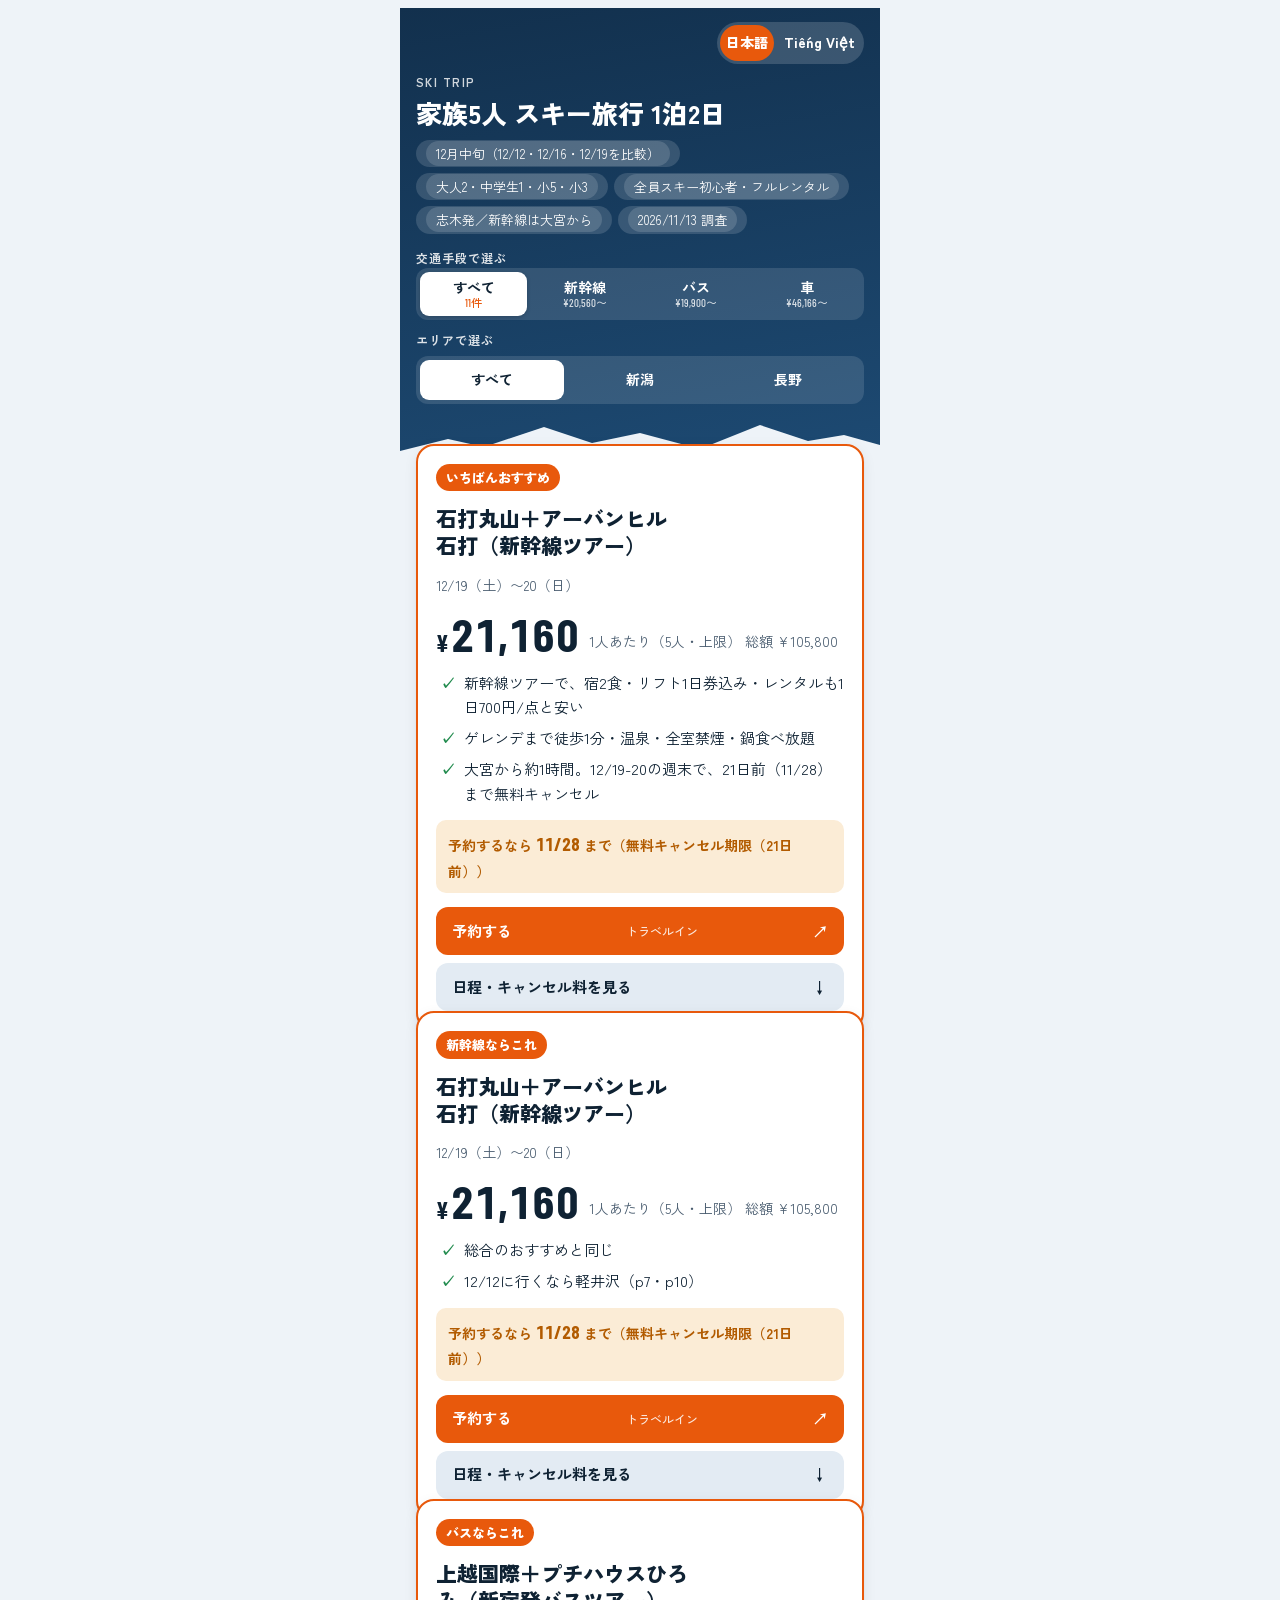
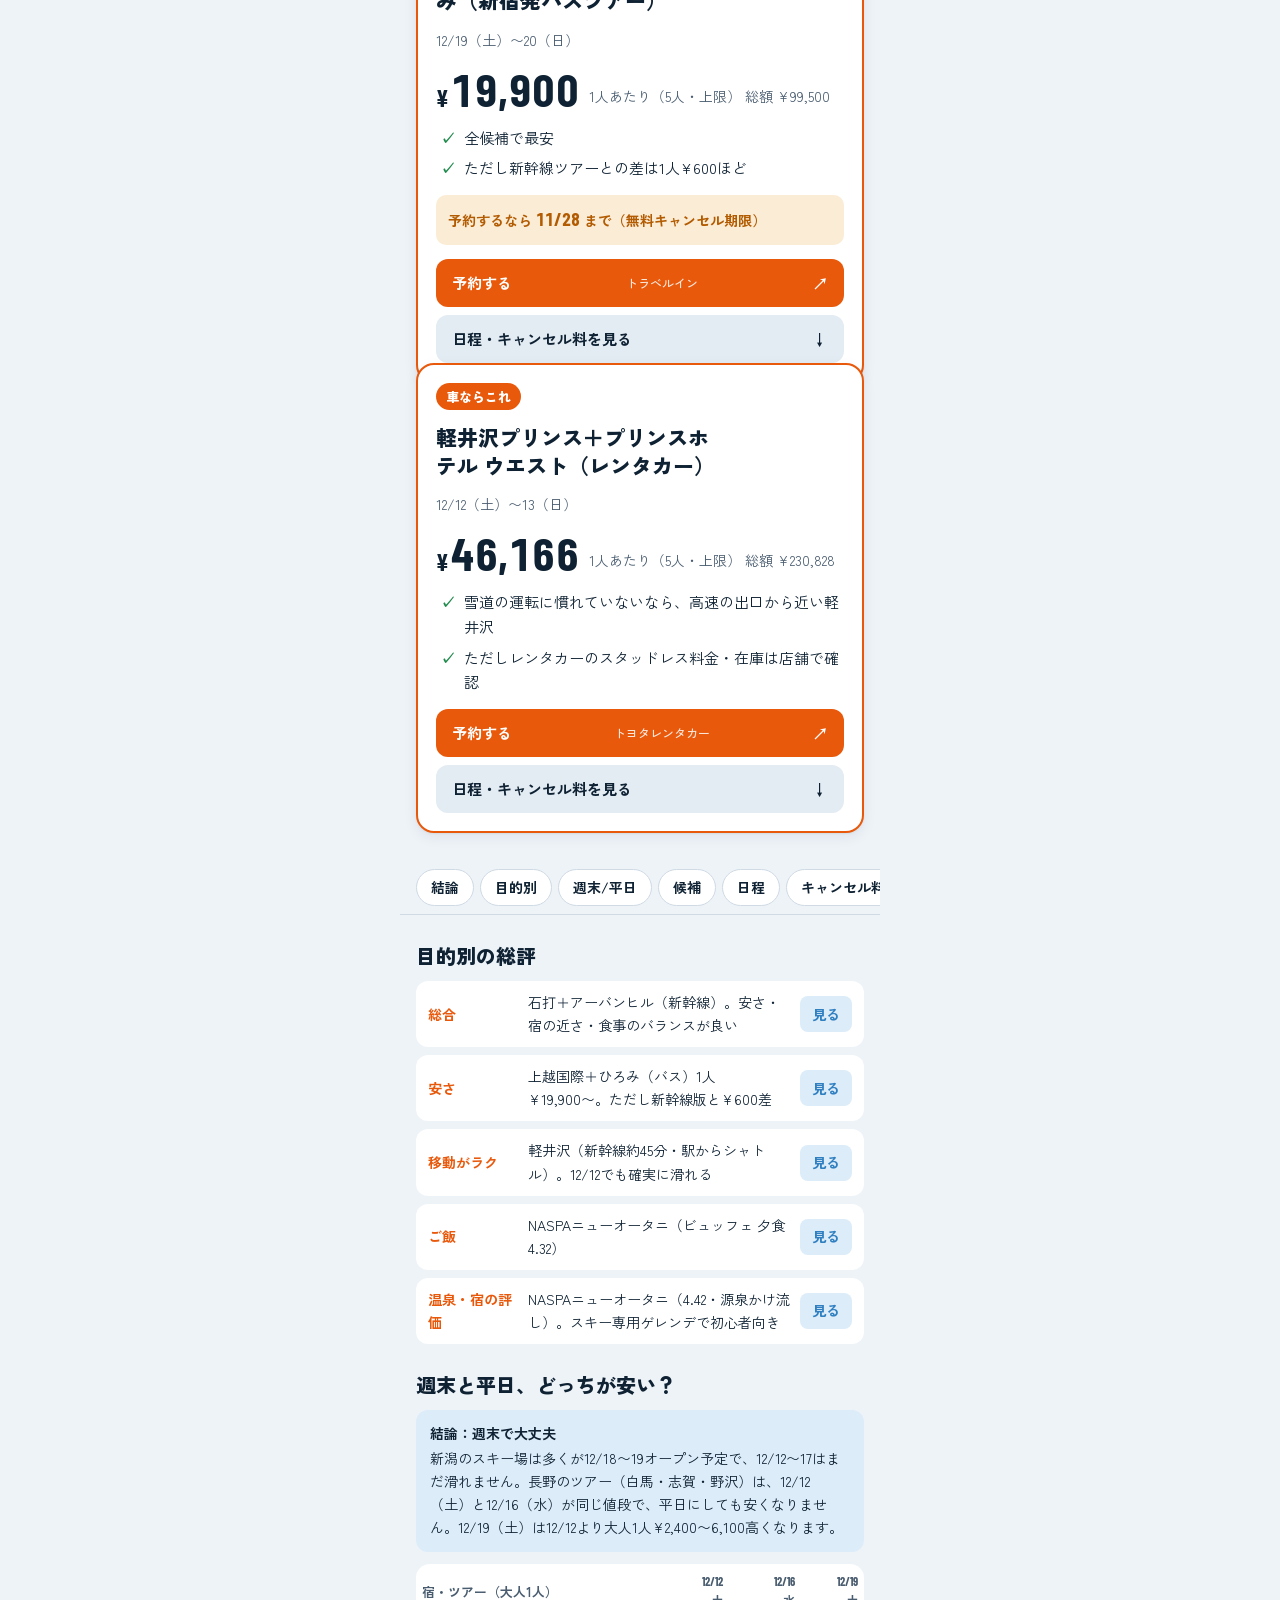
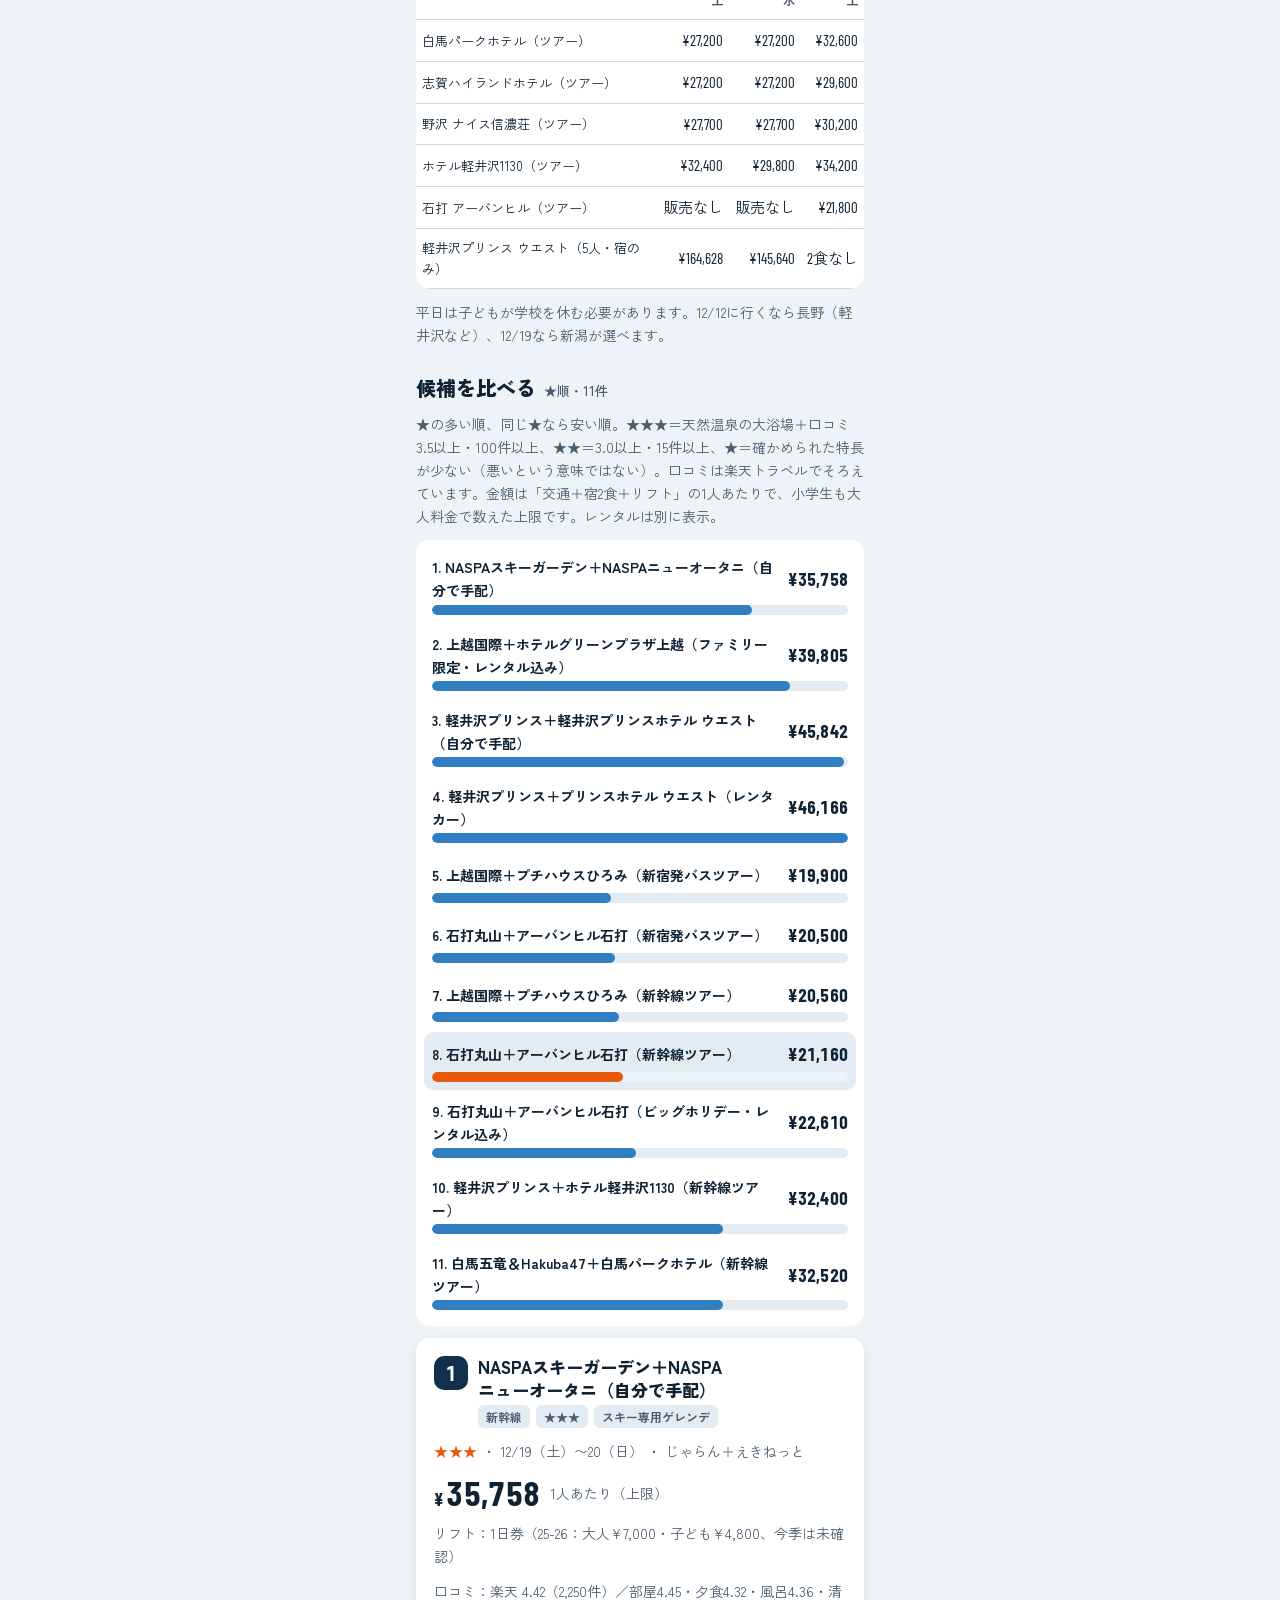
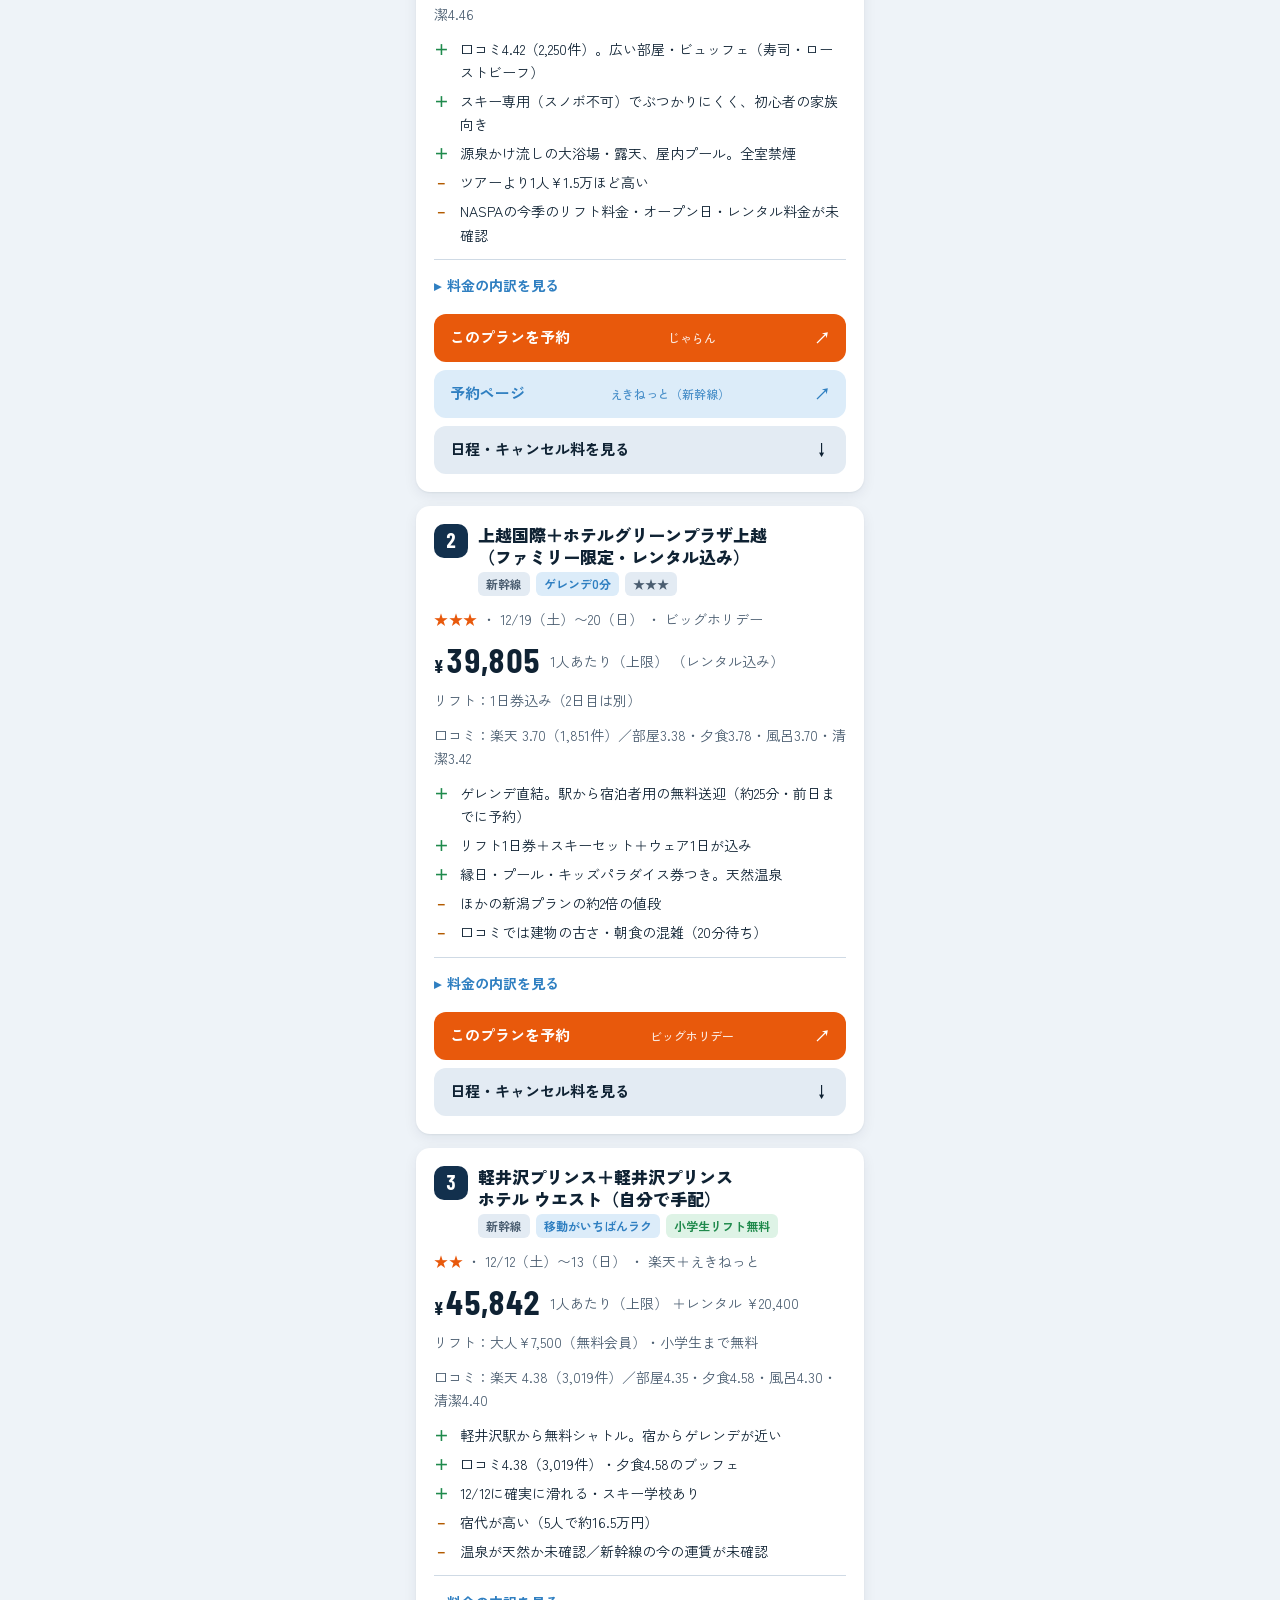
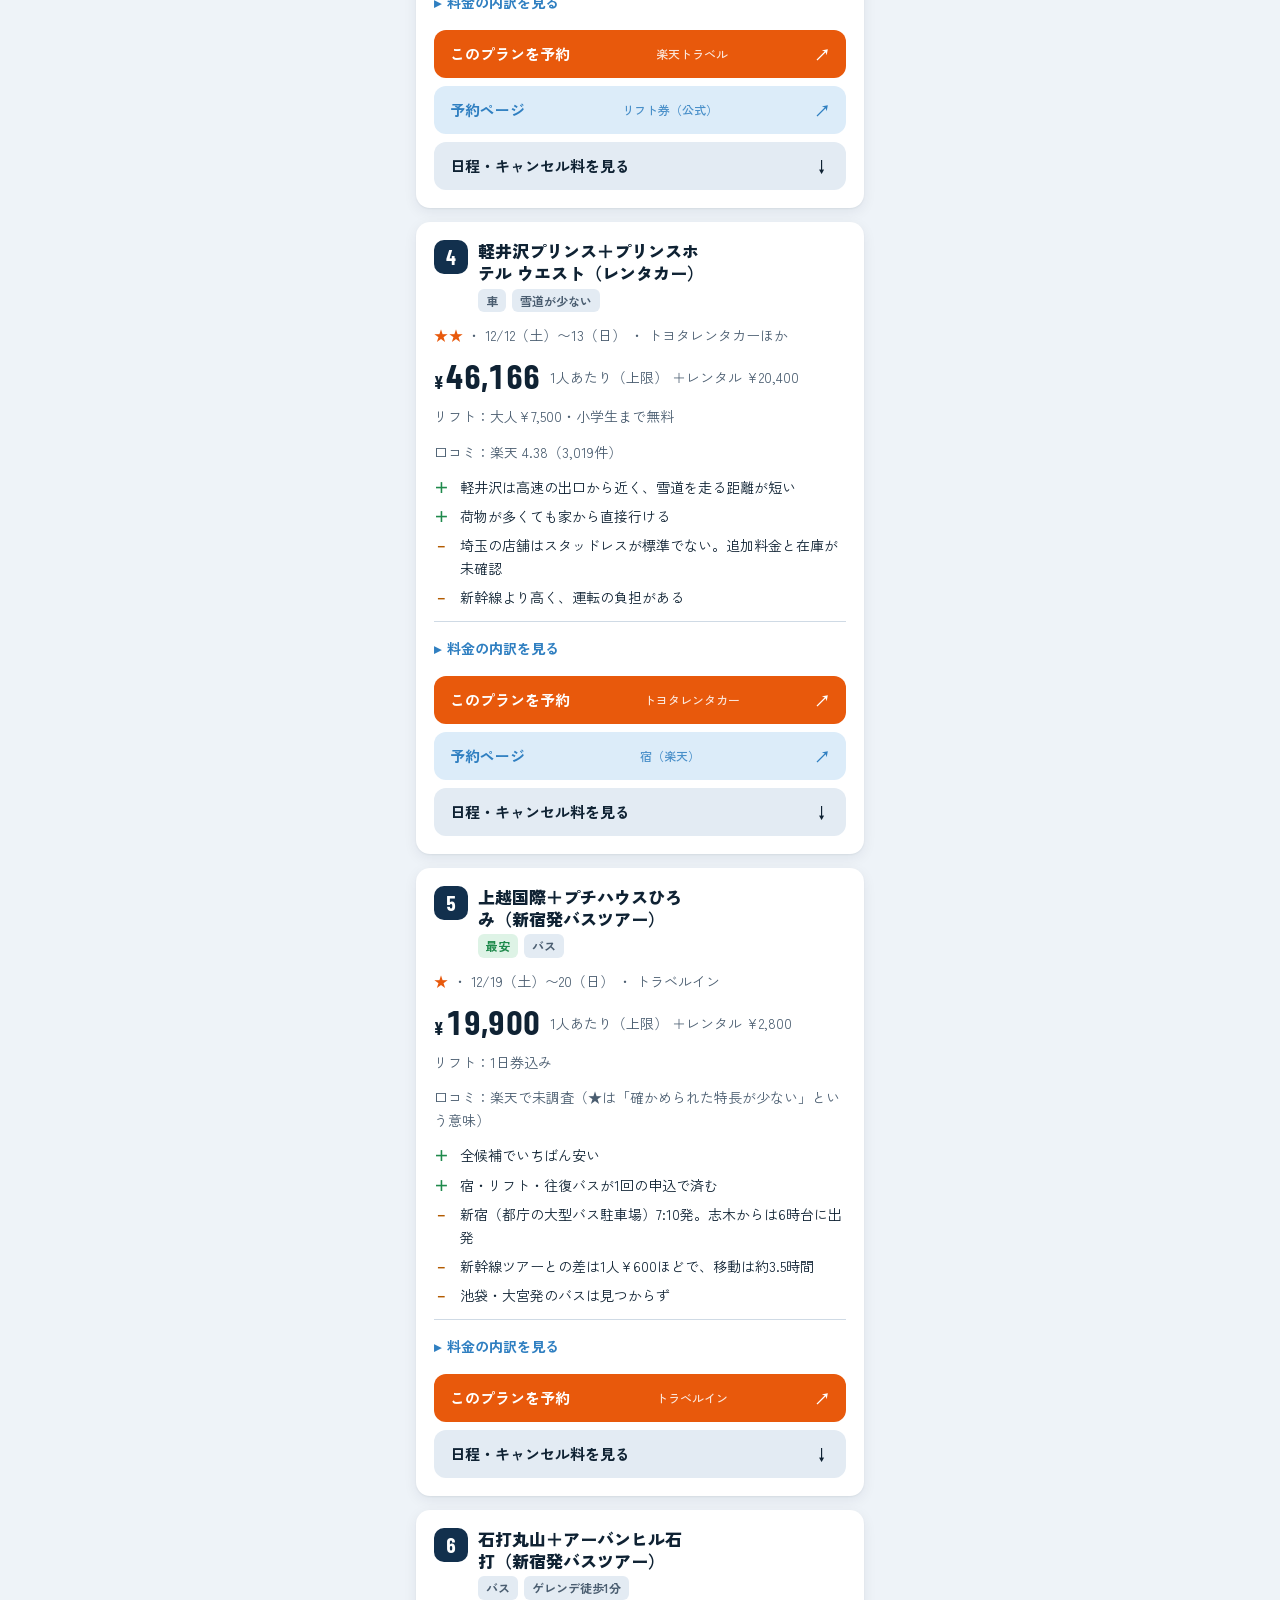
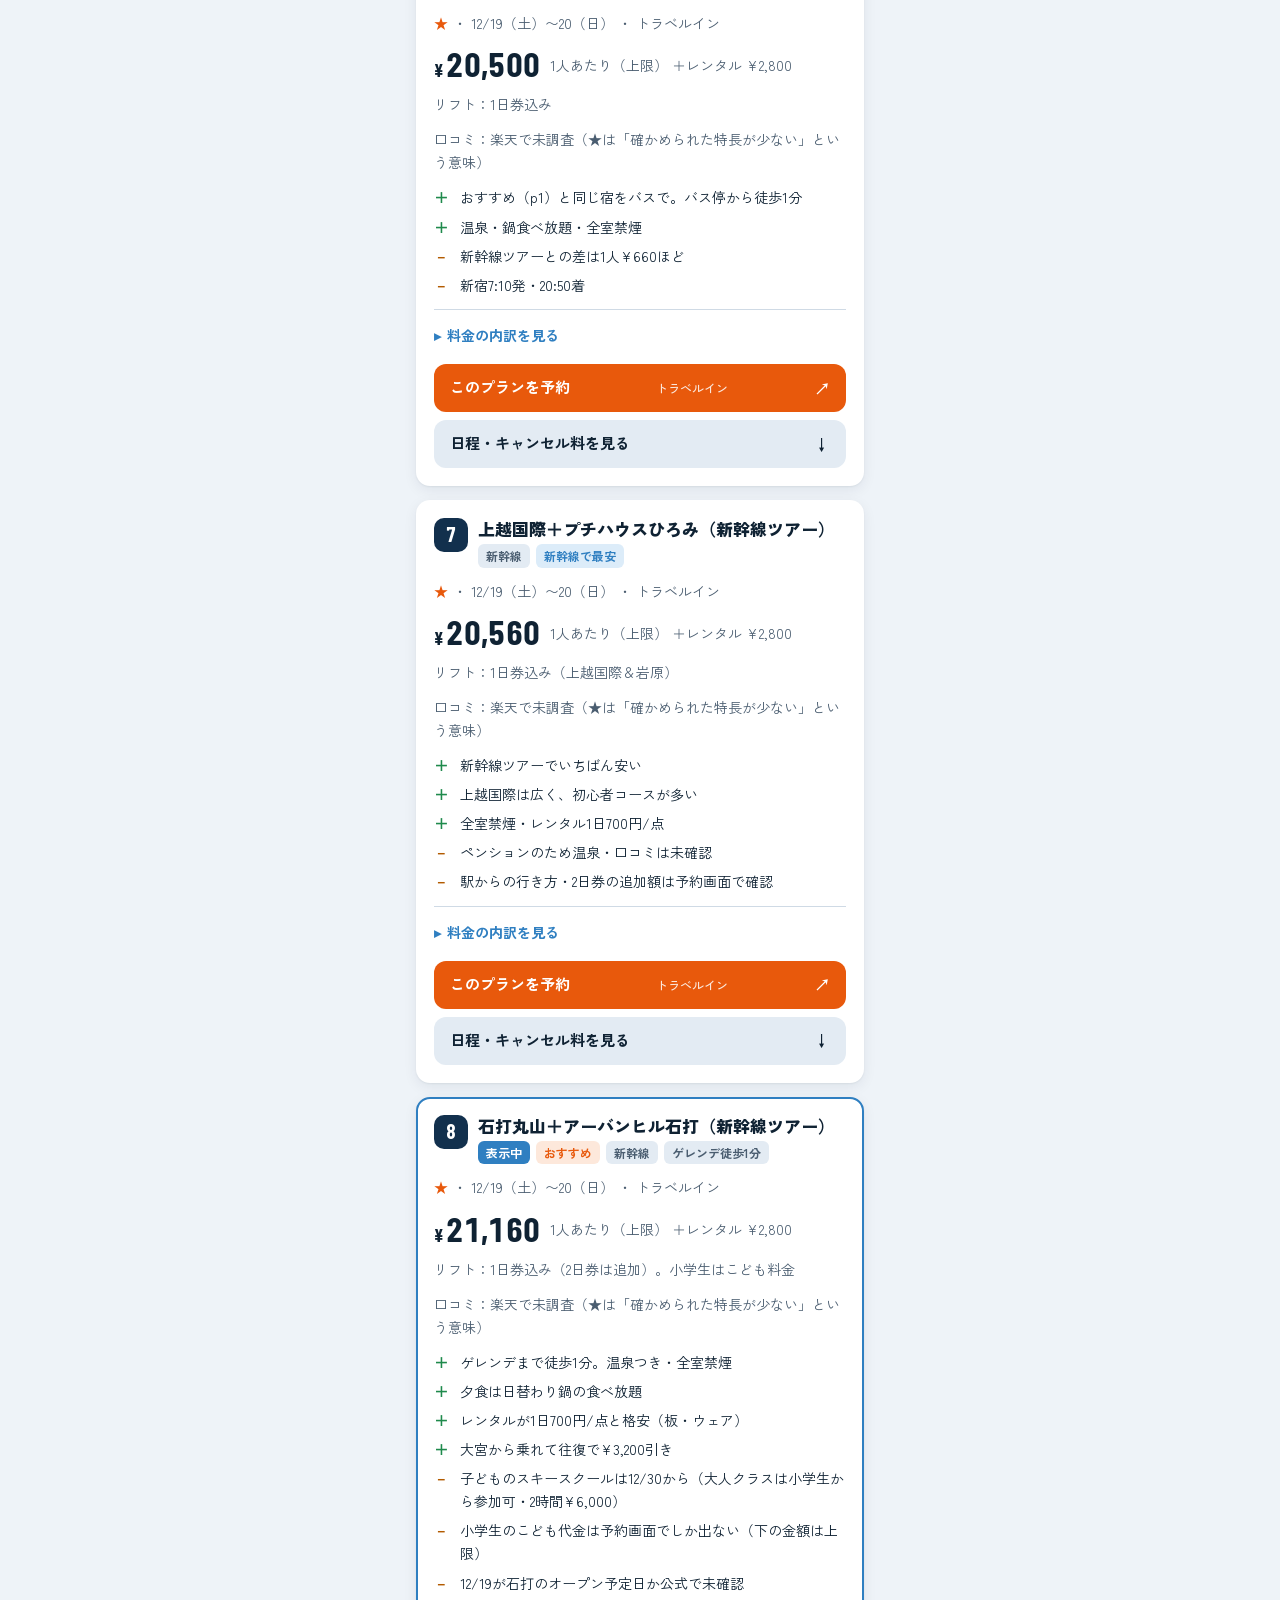
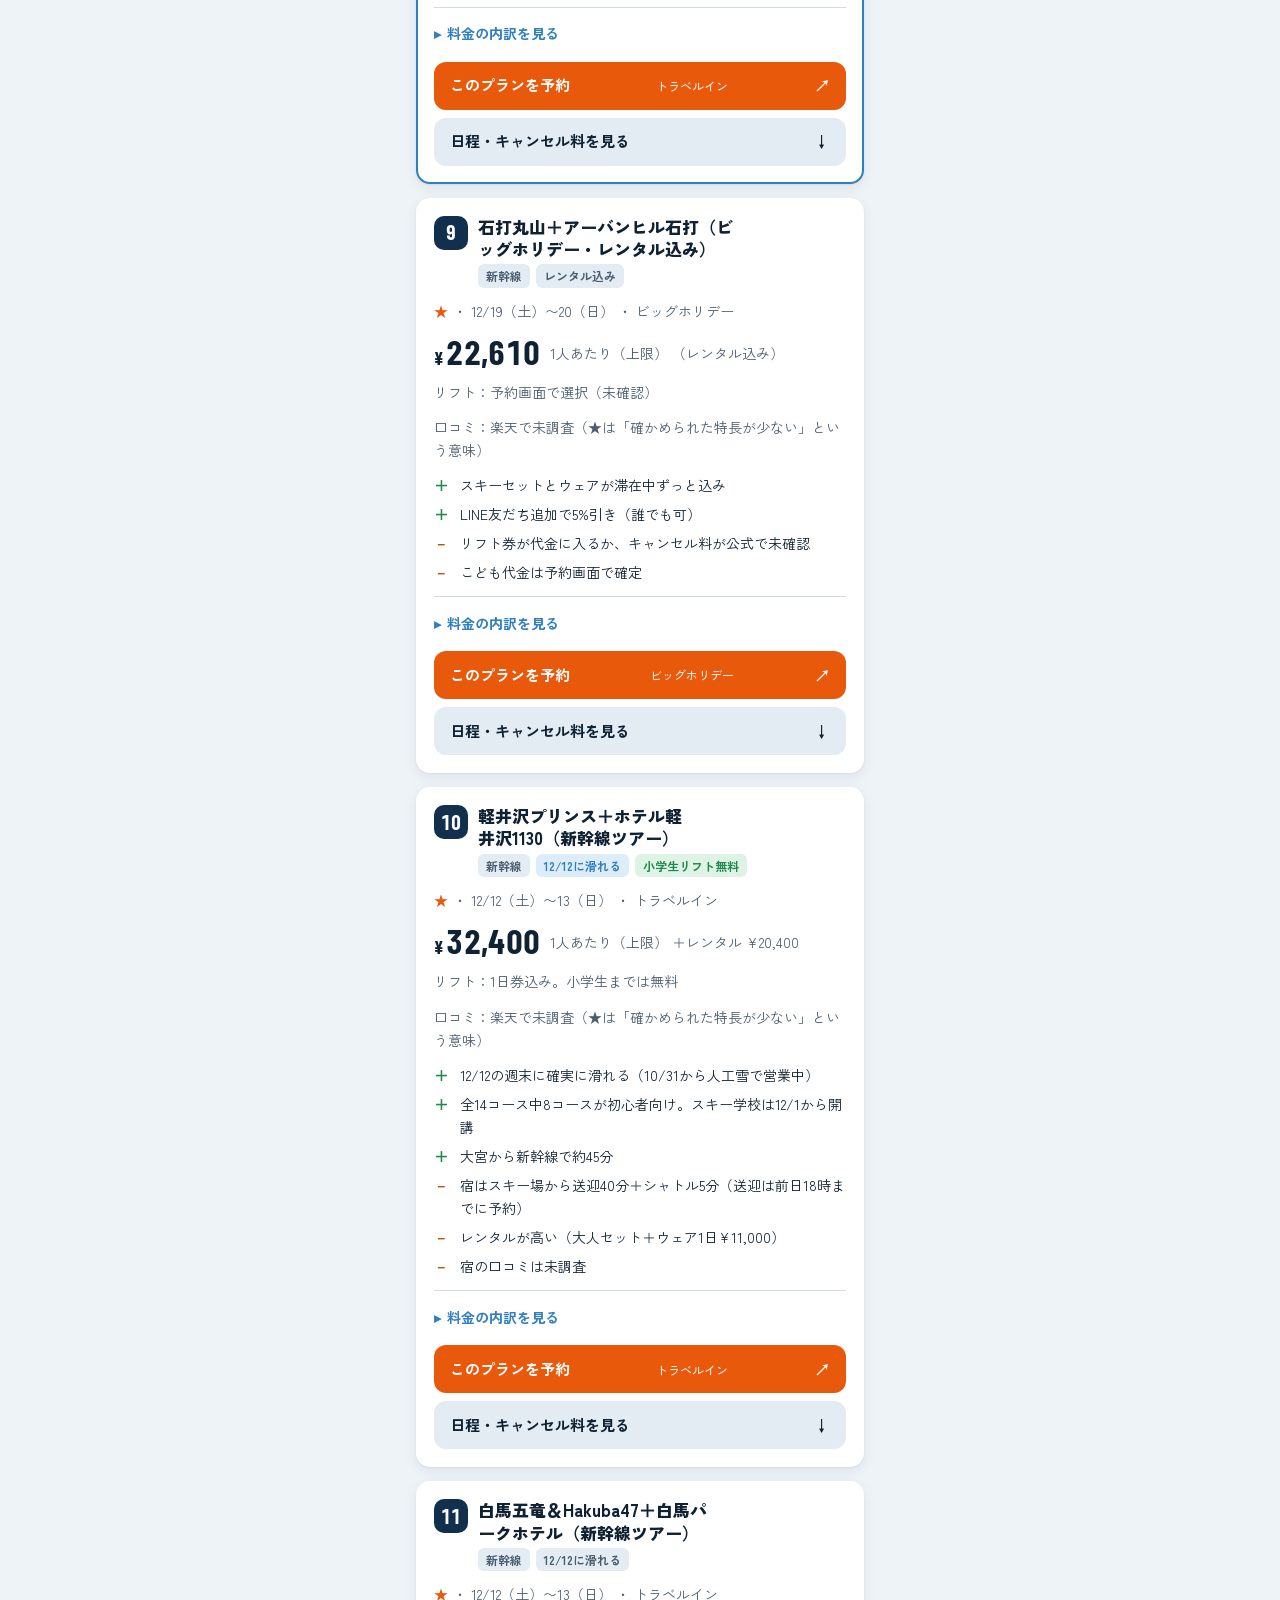
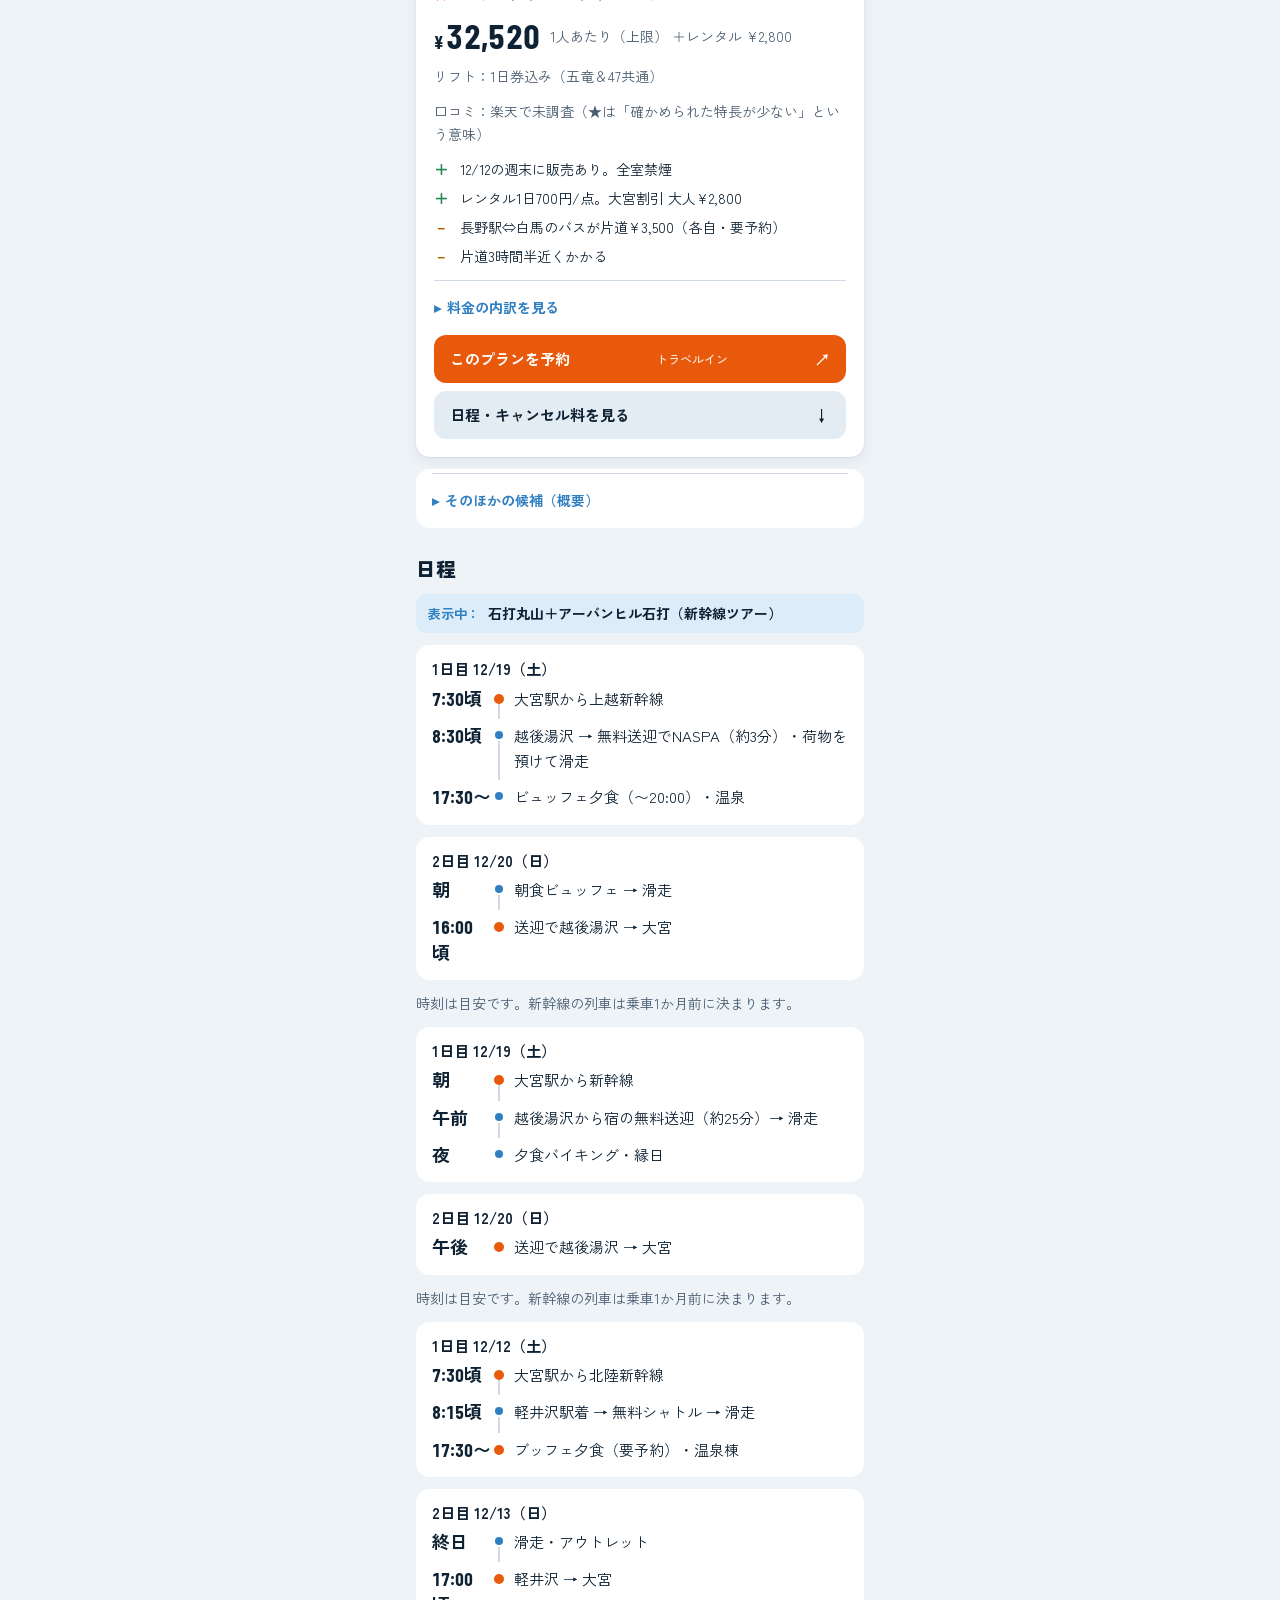
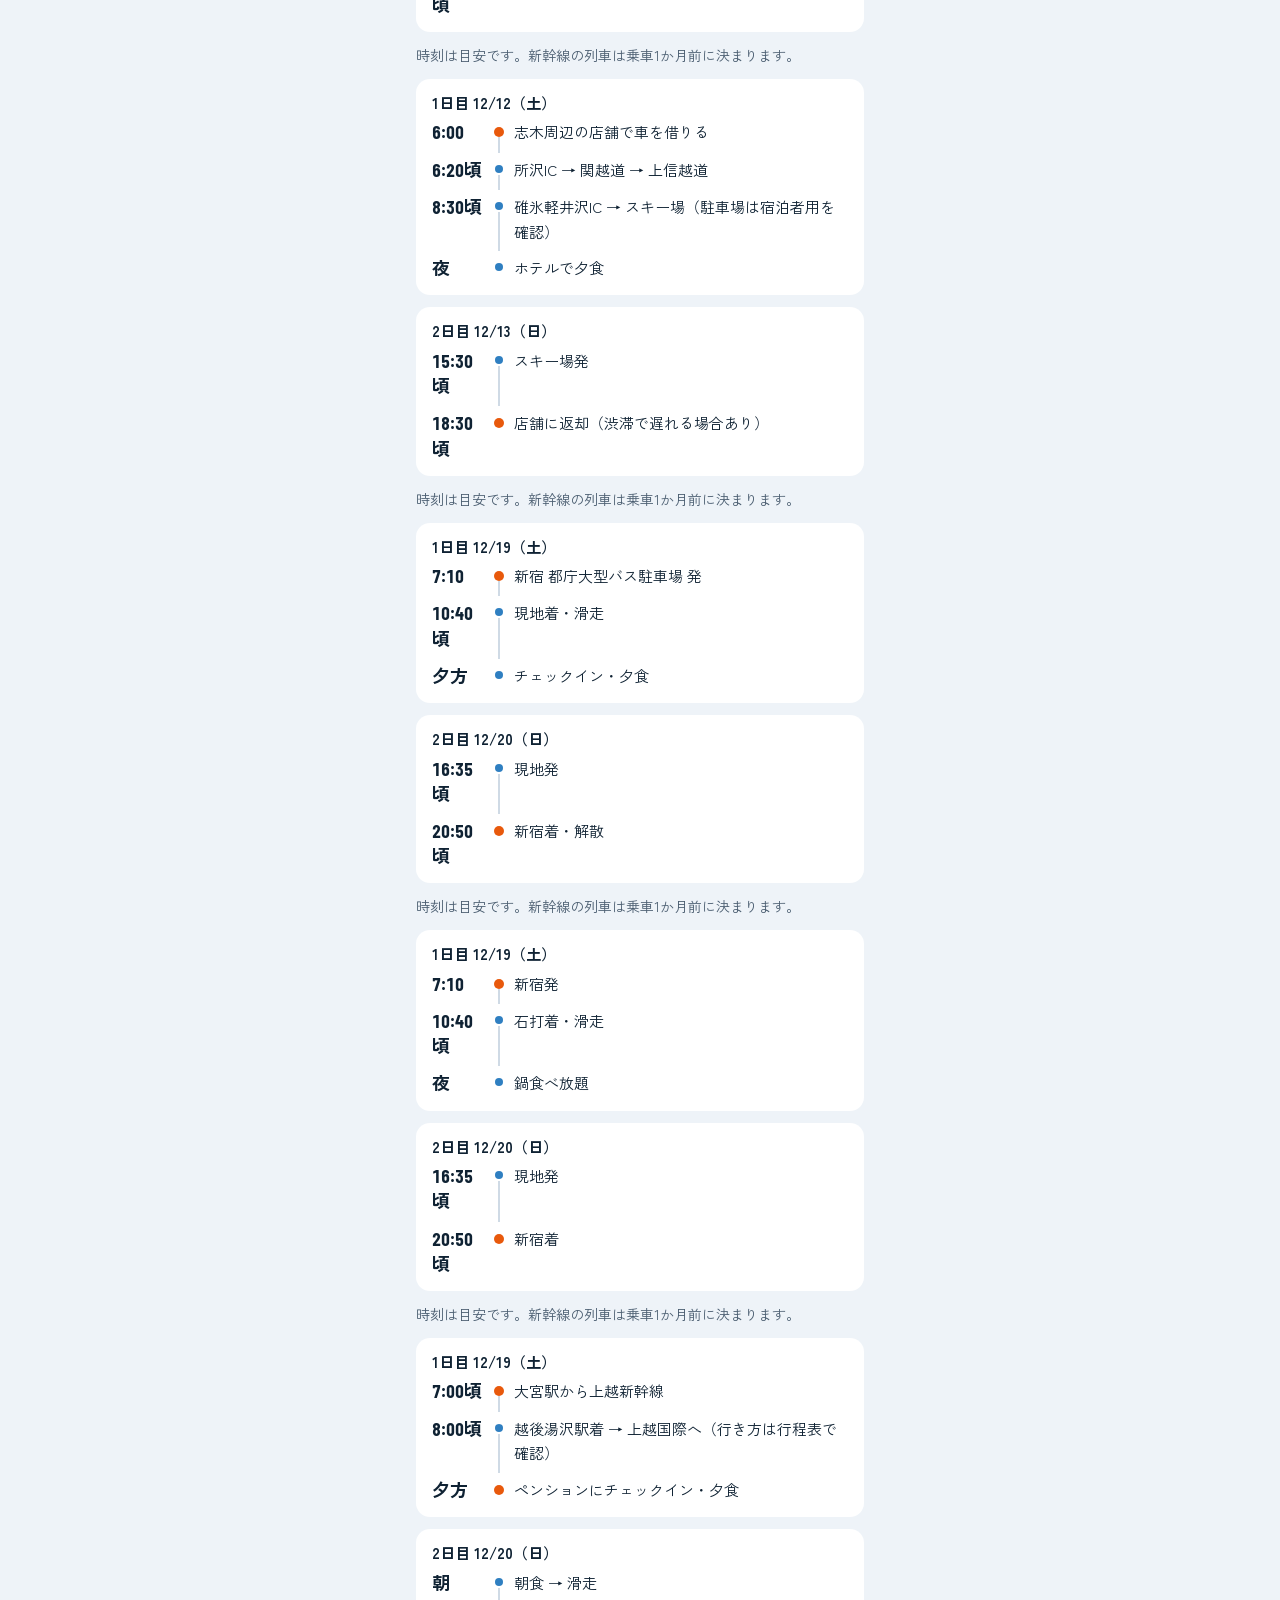
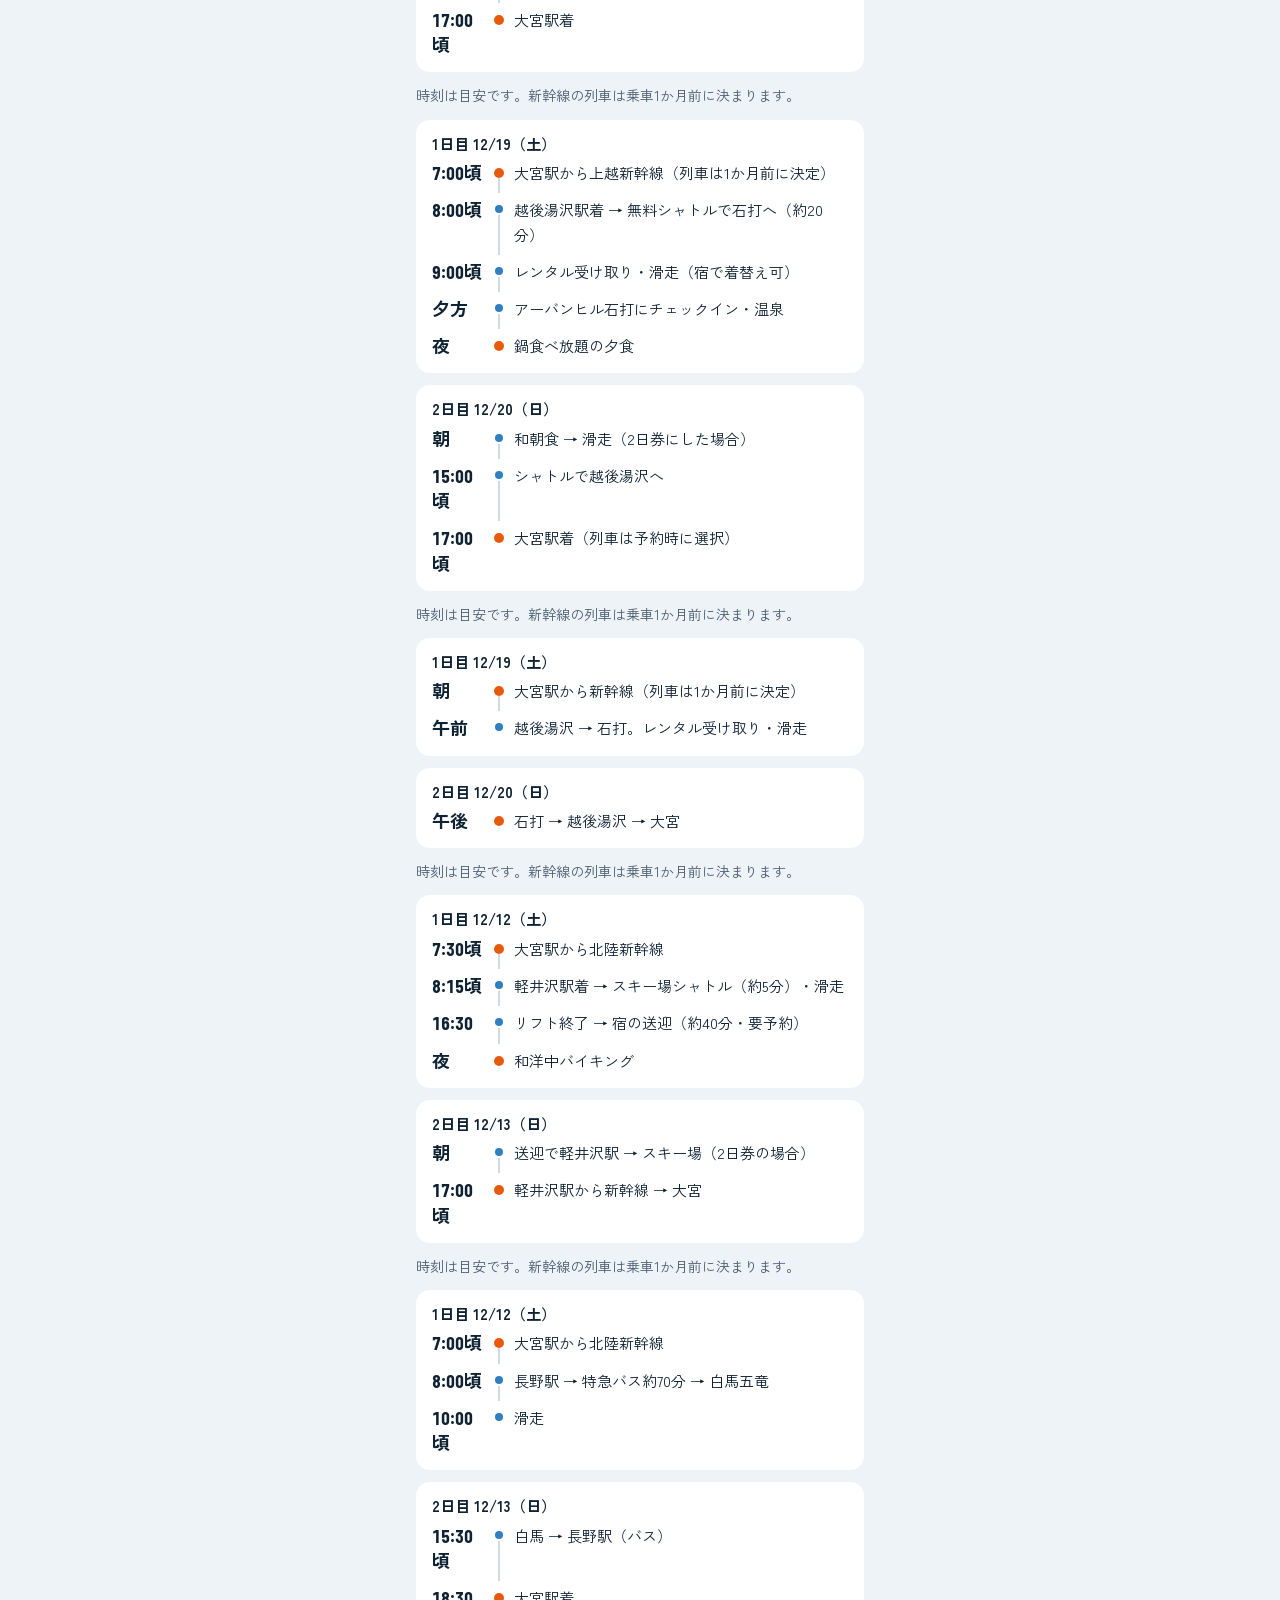
==== site/index.html @ fc5b1766 "家族5人スキー旅行（12月中旬）の比較ページとまとめを追加 Co-Authored-By: Claude Opus 5.5 <noreply@anthropic.com> Claude-Session" ====
<!doctype html>
<html lang="ja" data-lang="ja">
<head>
<title>スキー旅行 家族5人 12月中旬</title>
<meta name="robots" content="noindex,nofollow">
<meta charset="utf-8">
<meta name="viewport" content="width=device-width,initial-scale=1,viewport-fit=cover">
<meta name="claude:viewport-fit-sides" content="cover">
<link rel="preconnect" href="https://fonts.googleapis.com">
<link rel="preconnect" href="https://fonts.gstatic.com" crossorigin>
<link rel="stylesheet" href="https://fonts.googleapis.com/css2?family=Noto+Sans:wght@400;700;900&family=Barlow+Condensed:wght@600;700&family=Zen+Kaku+Gothic+New:wght@400;500;700;900&display=swap">
<style>
/* Layout: 1列のスマホ幅（最大480px）。交通手段の切り替え → 結論 → 候補カード → 選んだプランの日程・車・キャンセル料 → 詳細。
   色：夜明け前の雪山の紺＋氷の青。アクセントはリフト鉄塔のオレンジ。
   コースの難易度色（初級=緑・中級=赤・上級=黒）をレベル表示に使う。 */
:root {
  --bg: #eef3f8;
  --surface: #ffffff;
  --surface-2: #e3ebf3;
  --ink: #0f2233;
  --ink-2: #4a5d70;
  --line: #cfdae5;
  --night: #12304d;
  --night-2: #1d4a73;
  --night-ink: #ffffff;
  --ice: #2f7fc1;
  --ice-soft: #dcecf9;
  --accent: #e8590c;
  --accent-ink: #ffffff;
  --accent-soft: #fde8db;
  --good: #1f8a4c;
  --good-soft: #def3e6;
  --warn: #b25b00;
  --warn-soft: #fbecd6;
  --bad: #c62828;
  --bad-soft: #fbe1e1;
  --run-green: #1f8a4c;
  --run-red: #d32f2f;
  --run-black: #1b1b1b;
  --font-body: "Zen Kaku Gothic New", "Hiragino Sans", "Yu Gothic", "Meiryo", sans-serif;
  --font-num: "Barlow Condensed", "Zen Kaku Gothic New", "Arial Narrow", sans-serif;
  --radius: 14px;
  --shadow: 0 1px 2px rgba(15,34,51,.06), 0 4px 14px rgba(15,34,51,.07);
}
@media (prefers-color-scheme: dark) {
  :root:not([data-theme="light"]) {
    --bg: #0b1622; --surface: #13212f; --surface-2: #1a2b3c; --ink: #e8f0f7; --ink-2: #9fb2c4;
    --line: #26394c; --night: #0f2a44; --night-2: #18406a; --night-ink: #ffffff; --ice: #6cb4ee; --ice-soft: #16324a;
    --accent: #ff7a33; --accent-ink: #1a0d04; --accent-soft: #3a2010;
    --good: #4cc47f; --good-soft: #12301f; --warn: #f0a24a; --warn-soft: #33240f;
    --bad: #ff6b6b; --bad-soft: #3a1717; --run-green: #4cc47f; --run-red: #ff6b6b; --run-black: #e8f0f7;
    --shadow: 0 1px 2px rgba(0,0,0,.3), 0 4px 14px rgba(0,0,0,.25);
    color-scheme: dark;
  }
}
:root[data-theme="dark"] {
  --bg: #0b1622; --surface: #13212f; --surface-2: #1a2b3c; --ink: #e8f0f7; --ink-2: #9fb2c4;
  --line: #26394c; --night: #0f2a44; --night-2: #18406a; --night-ink: #ffffff; --ice: #6cb4ee; --ice-soft: #16324a;
  --accent: #ff7a33; --accent-ink: #1a0d04; --accent-soft: #3a2010;
  --good: #4cc47f; --good-soft: #12301f; --warn: #f0a24a; --warn-soft: #33240f;
  --bad: #ff6b6b; --bad-soft: #3a1717; --run-green: #4cc47f; --run-red: #ff6b6b; --run-black: #e8f0f7;
  --shadow: 0 1px 2px rgba(0,0,0,.3), 0 4px 14px rgba(0,0,0,.25);
  color-scheme: dark;
}

* { box-sizing: border-box; }
body {
  background: var(--bg); color: var(--ink);
  font-family: var(--font-body); font-size: 16px; line-height: 1.65;
  -webkit-text-size-adjust: 100%;
}
body::before { content: ""; position: fixed; inset: 0 0 auto; height: env(safe-area-inset-top, 0px); z-index: 10; background: var(--bg); }
.wrap {
  max-width: 480px; margin: 0 auto;
  padding-left: max(16px, env(safe-area-inset-left, 0px));
  padding-right: max(16px, env(safe-area-inset-right, 0px));
  padding-block: 0 48px;
  display: flex; flex-direction: column; gap: 28px;
}
h1, h2, h3 { text-wrap: balance; margin: 0; line-height: 1.3; }
h2 { font-size: 20px; font-weight: 900; display: flex; align-items: baseline; gap: 8px; flex-wrap: wrap; }
h2 small { font-size: 13px; font-weight: 500; color: var(--ink-2); }
p { margin: 0; }
a { color: var(--ice); }
button { font: inherit; color: inherit; }
.num { font-family: var(--font-num); font-variant-numeric: tabular-nums; letter-spacing: .01em; }
.muted { color: var(--ink-2); font-size: 14px; }
section { display: flex; flex-direction: column; gap: 12px; scroll-margin-top: 64px; }
:focus-visible { outline: 3px solid var(--accent); outline-offset: 2px; border-radius: 6px; }

/* ヘッダー：夜の雪山の帯 */
.hero-band {
  background: linear-gradient(170deg, var(--night) 0%, var(--night-2) 100%);
  color: var(--night-ink);
  margin-left: calc(-1 * max(16px, env(safe-area-inset-left, 0px)));
  margin-right: calc(-1 * max(16px, env(safe-area-inset-right, 0px)));
  padding-left: max(16px, env(safe-area-inset-left, 0px));
  padding-right: max(16px, env(safe-area-inset-right, 0px));
  padding-block: 22px 60px;
  position: relative; overflow: hidden;
  display: flex; flex-direction: column; gap: 14px;
}
.hero-band svg.ridge { position: absolute; left: 0; right: 0; bottom: -1px; width: 100%; height: 44px; }
.hero-band .ridge path { fill: var(--bg); }
.eyebrow { font-size: 12px; letter-spacing: .12em; font-weight: 700; opacity: .8; }
.hero-band h1 { font-size: 26px; font-weight: 900; margin-top: 4px; }
.trip-meta { display: flex; flex-wrap: wrap; gap: 6px; margin-top: 10px; }
.trip-meta span { background: rgba(255,255,255,.14); border-radius: 999px; padding: 3px 10px; font-size: 13px; }
.sample-flag { display: inline-block; background: var(--accent); color: #fff; font-size: 11px; font-weight: 700; padding: 1px 8px; border-radius: 4px; margin-left: 6px; vertical-align: middle; }

/* 交通手段の切り替え */
.mode-label { font-size: 12px; font-weight: 700; letter-spacing: .08em; opacity: .85; }
.modes { display: grid; grid-template-columns: repeat(4, 1fr); gap: 4px; background: rgba(255,255,255,.12); border-radius: 12px; padding: 4px; position: relative; z-index: 1; }
.mode {
  border: 0; background: transparent; color: var(--night-ink);
  min-height: 44px; border-radius: 9px; font-weight: 700; font-size: 14px; cursor: pointer;
  display: flex; flex-direction: column; align-items: center; justify-content: center; line-height: 1.2;
}
.mode small { font-size: 11px; font-weight: 500; opacity: .8; font-family: var(--font-num); }
.mode[aria-pressed="true"] { background: var(--surface); color: var(--ink); box-shadow: 0 1px 4px rgba(0,0,0,.2); }
.mode[aria-pressed="true"] small { color: var(--accent); opacity: 1; }

/* 結論カード */
.verdict {
  margin-top: -48px; position: relative;
  background: var(--surface); border-radius: 18px; box-shadow: var(--shadow);
  border: 2px solid var(--accent);
  padding: 18px; display: flex; flex-direction: column; gap: 14px;
}
.verdict .label { display: inline-flex; align-items: center; gap: 6px; background: var(--accent); color: var(--accent-ink); font-weight: 900; font-size: 13px; padding: 3px 10px; border-radius: 999px; width: fit-content; }
.verdict h2 { font-size: 21px; display: block; }
.price-row { display: flex; align-items: flex-end; gap: 10px; flex-wrap: wrap; }
.price-big { font-size: 46px; font-weight: 700; line-height: 1; color: var(--ink); }
.price-big .yen { font-size: 24px; margin-right: 2px; }
.price-unit { font-size: 14px; color: var(--ink-2); padding-bottom: 4px; }
.facts { display: grid; grid-template-columns: repeat(3, 1fr); gap: 8px; margin: 0; }
.fact { background: var(--surface-2); border-radius: 10px; padding: 8px 10px; min-width: 0; }
.fact dt { font-size: 11px; color: var(--ink-2); font-weight: 700; }
.fact dd { margin: 0; font-weight: 700; font-size: 15px; }
.reasons { list-style: none; margin: 0; padding: 0; display: flex; flex-direction: column; gap: 6px; }
.reasons li { display: grid; grid-template-columns: 22px 1fr; gap: 6px; font-size: 15px; }
.reasons li::before { content: "✓"; color: var(--good); font-weight: 900; text-align: center; }
.deadline { background: var(--warn-soft); color: var(--warn); border-radius: 10px; padding: 10px 12px; font-size: 14px; font-weight: 700; }
.deadline .num { font-size: 18px; }

/* ボタン */
.btns { display: flex; flex-direction: column; gap: 8px; }
.btn {
  display: flex; align-items: center; justify-content: space-between; gap: 8px;
  min-height: 48px; padding: 10px 16px; border-radius: 12px; border: 0; cursor: pointer; width: 100%;
  text-decoration: none; font-weight: 700; font-size: 15px; text-align: left;
  background: var(--accent); color: var(--accent-ink);
}
.btn.sub { background: var(--ice-soft); color: var(--ice); }
.btn small { font-weight: 500; font-size: 12px; opacity: .85; }
a.btn::after { content: "↗"; font-size: 16px; }
.btn.show { background: var(--surface-2); color: var(--ink); }
.btn.show::after { content: "↓"; font-size: 16px; }

/* 目次（スクロールしても上に残る） */
.toc {
  position: sticky; top: env(safe-area-inset-top, 0px); z-index: 5;
  background: var(--bg);
  margin-left: calc(-1 * max(16px, env(safe-area-inset-left, 0px)));
  margin-right: calc(-1 * max(16px, env(safe-area-inset-right, 0px)));
  padding-left: max(16px, env(safe-area-inset-left, 0px));
  padding-right: max(16px, env(safe-area-inset-right, 0px));
  padding-block: 8px;
  border-bottom: 1px solid var(--line);
  display: flex; gap: 6px; overflow-x: auto; scrollbar-width: none;
}
.toc::-webkit-scrollbar { display: none; }
.toc a { flex: none; text-decoration: none; color: var(--ink); background: var(--surface); border: 1px solid var(--line); border-radius: 999px; padding: 6px 14px; font-size: 14px; font-weight: 700; }

/* 費用の比較バー（タップでそのプランを選ぶ） */
.bars { background: var(--surface); border-radius: var(--radius); padding: 8px; display: flex; flex-direction: column; gap: 2px; }
.bar { display: grid; grid-template-columns: 1fr auto; gap: 2px 10px; align-items: center; border: 0; background: transparent; padding: 8px; border-radius: 10px; cursor: pointer; text-align: left; width: 100%; }
.bar[aria-pressed="true"] { background: var(--surface-2); }
.bar .name { font-size: 14px; font-weight: 700; min-width: 0; }
.bar .val { font-size: 18px; font-weight: 700; text-align: right; }
.bar .track { grid-column: 1 / -1; height: 10px; background: var(--surface-2); border-radius: 999px; overflow: hidden; }
.bar[aria-pressed="true"] .track { background: var(--bg); }
.bar .fill { height: 100%; border-radius: 999px; background: var(--ice); transition: width .25s; }
.bar.best .fill { background: var(--accent); }

/* 候補カード */
.cards { display: flex; flex-direction: column; gap: 14px; }
.card { background: var(--surface); border-radius: var(--radius); box-shadow: var(--shadow); padding: 16px; display: flex; flex-direction: column; gap: 12px; border: 2px solid transparent; scroll-margin-top: 64px; }
.card.selected { border-color: var(--ice); }
.card-head { display: grid; grid-template-columns: 34px 1fr; gap: 10px; align-items: start; }
.rank { width: 34px; height: 34px; border-radius: 10px; background: var(--night); color: var(--night-ink); display: grid; place-items: center; font-size: 20px; font-weight: 700; }
.card h3 { font-size: 17px; font-weight: 900; }
.badges { display: flex; flex-wrap: wrap; gap: 6px; margin-top: 4px; }
.badge { font-size: 12px; font-weight: 700; padding: 2px 8px; border-radius: 6px; background: var(--surface-2); color: var(--ink-2); }
.badge.best { background: var(--accent-soft); color: var(--accent); }
.badge.cheap { background: var(--good-soft); color: var(--good); }
.badge.fast { background: var(--ice-soft); color: var(--ice); }
.badge.viewing { background: var(--ice); color: var(--surface); }
.card .price-row .price-big { font-size: 34px; }
.card .price-row .price-big .yen { font-size: 18px; }
.pc { display: grid; grid-template-columns: 1fr; gap: 6px; }
.pc p { display: grid; grid-template-columns: 20px 1fr; gap: 6px; font-size: 14px; }
.pc .pro::before { content: "＋"; color: var(--good); font-weight: 900; }
.pc .con::before { content: "－"; color: var(--warn); font-weight: 900; }
details { border-top: 1px solid var(--line); padding-top: 10px; }
summary { cursor: pointer; font-weight: 700; font-size: 14px; color: var(--ice); list-style: none; min-height: 32px; display: flex; align-items: center; gap: 6px; }
summary::-webkit-details-marker { display: none; }
summary::before { content: "▸"; transition: transform .15s; }
details[open] summary::before { transform: rotate(90deg); }
.breakdown { width: 100%; border-collapse: collapse; margin-top: 8px; font-size: 14px; }
.breakdown td { padding: 7px 0; border-bottom: 1px dashed var(--line); vertical-align: top; }
.breakdown td:last-child { text-align: right; white-space: nowrap; font-family: var(--font-num); font-size: 17px; font-weight: 600; font-variant-numeric: tabular-nums; padding-left: 12px; }
.breakdown td small { display: block; color: var(--ink-2); font-size: 12px; }
.breakdown tr.total td { border-bottom: none; font-weight: 900; padding-top: 10px; }
.breakdown tr.total td:last-child { font-size: 22px; color: var(--accent); }
.breakdown tr.rental td { color: var(--warn); }
.empty { background: var(--surface); border-radius: var(--radius); padding: 16px; font-size: 14px; color: var(--ink-2); }

/* レベル表示（コースの難易度色） */
.levels { display: flex; flex-wrap: wrap; gap: 10px; font-size: 13px; }
.lv { display: inline-flex; align-items: center; gap: 5px; }
.lv i { width: 10px; height: 10px; border-radius: 50%; display: inline-block; }
.lv.g i { background: var(--run-green); }
.lv.r i { background: var(--run-red); }
.lv.k i { background: var(--run-black); transform: rotate(45deg); border-radius: 1px; }

/* 選んだプランの詳細 */
.viewing-bar { display: flex; align-items: center; gap: 8px; flex-wrap: wrap; background: var(--ice-soft); color: var(--ice); border-radius: 10px; padding: 8px 12px; font-size: 13px; font-weight: 700; }
.viewing-bar b { color: var(--ink); font-size: 14px; }

/* スケジュール */
.day { background: var(--surface); border-radius: var(--radius); padding: 14px 16px; }
.day + .day { margin-top: 0; }
.day h3 { font-size: 15px; margin-bottom: 8px; }
.timeline { list-style: none; margin: 0; padding: 0; }
.timeline li { display: grid; grid-template-columns: 52px 14px 1fr; gap: 8px; position: relative; padding-bottom: 12px; }
.timeline li:last-child { padding-bottom: 0; }
.timeline .t { font-family: var(--font-num); font-size: 18px; font-weight: 700; line-height: 1.4; font-variant-numeric: tabular-nums; }
.timeline .dot { position: relative; }
.timeline .dot::before { content: ""; position: absolute; left: 3px; top: 7px; width: 8px; height: 8px; border-radius: 50%; background: var(--ice); }
.timeline li:not(:last-child) .dot::after { content: ""; position: absolute; left: 6px; top: 17px; bottom: -7px; width: 2px; background: var(--line); }
.timeline li.key .dot::before { background: var(--accent); width: 10px; height: 10px; left: 2px; }
.timeline .what { font-size: 15px; min-width: 0; }
.timeline .what small { display: block; color: var(--ink-2); font-size: 13px; }
.plan-block { display: flex; flex-direction: column; gap: 12px; }

/* 迎えのルート */
.route { background: var(--surface); border-radius: var(--radius); padding: 14px 16px; display: flex; flex-direction: column; gap: 10px; }
.stop { display: grid; grid-template-columns: 30px 1fr auto; gap: 10px; align-items: center; }
.stop .pin { width: 30px; height: 30px; border-radius: 50%; display: grid; place-items: center; font-size: 13px; font-weight: 700; background: var(--ice-soft); color: var(--ice); }
.stop.car .pin { background: var(--night); color: var(--night-ink); }
.stop.goal .pin { background: var(--accent); color: var(--accent-ink); }
.stop .t { font-family: var(--font-num); font-size: 20px; font-weight: 700; }
.stop .who { font-weight: 700; font-size: 15px; min-width: 0; }
.stop .who small { display: block; font-weight: 400; color: var(--ink-2); font-size: 13px; }
.leg { margin-left: 14px; border-left: 2px dashed var(--line); padding: 2px 0 2px 24px; font-size: 13px; color: var(--ink-2); }
.car-facts { grid-template-columns: 1fr 1fr; }

/* キャンセル料 */
.cancel { background: var(--surface); border-radius: var(--radius); padding: 14px 16px; display: flex; flex-direction: column; gap: 8px; }
.cancel h3 { font-size: 15px; }
.steps { display: grid; grid-template-columns: repeat(4, 1fr); gap: 4px; }
.step { border-radius: 8px; padding: 6px 4px; text-align: center; font-size: 12px; background: var(--good-soft); color: var(--good); min-width: 0; }
.step b { display: block; font-family: var(--font-num); font-size: 18px; }
.step.mid { background: var(--warn-soft); color: var(--warn); }
.step.hi { background: var(--bad-soft); color: var(--bad); }

/* 注意 */
.notes { display: flex; flex-direction: column; gap: 8px; }
.note { border-radius: 12px; padding: 12px 14px; font-size: 14px; background: var(--ice-soft); }
.note.warn { background: var(--warn-soft); }
.note b { display: block; margin-bottom: 2px; }

/* 詳細（折りたたみ） */
.more { background: var(--surface); border-radius: var(--radius); padding: 4px 16px 12px; }
.more ul { margin: 8px 0 0; padding-left: 1.2em; font-size: 14px; display: flex; flex-direction: column; gap: 4px; }
.more li { overflow-wrap: anywhere; }
footer { font-size: 12px; color: var(--ink-2); text-align: center; }

@media (prefers-reduced-motion: reduce) {
  summary::before, .bar .fill { transition: none; }
  html { scroll-behavior: auto; }
}

/* 言語の切り替え */
html[data-lang="ja"] .l-vi, html[data-lang="vi"] .l-ja { display: none; }
.langs { position: absolute; top: 14px; right: max(16px, env(safe-area-inset-right, 0px)); z-index: 2; display: flex; gap: 4px; background: rgba(255,255,255,.16); border-radius: 999px; padding: 3px; }
.langs button { border: 0; background: transparent; color: var(--night-ink); font-weight: 900; font-size: 14px; min-height: 36px; min-width: 52px; border-radius: 999px; cursor: pointer; }
.langs button[aria-pressed="true"] { background: var(--accent); color: var(--accent-ink); }
.areas { display: grid; grid-template-columns: repeat(3, 1fr); gap: 4px; background: rgba(255,255,255,.12); border-radius: 12px; padding: 4px; position: relative; z-index: 1; margin-top: 6px; }
.area { border: 0; background: transparent; color: var(--night-ink); min-height: 40px; border-radius: 9px; font-weight: 700; font-size: 14px; cursor: pointer; }
.area[aria-pressed="true"] { background: var(--surface); color: var(--ink); }
.stars { color: var(--accent); letter-spacing: .05em; }
.goals { display: flex; flex-direction: column; gap: 8px; }
.goal { background: var(--surface); border-radius: 12px; padding: 10px 12px; display: grid; grid-template-columns: 92px 1fr auto; gap: 8px; align-items: center; font-size: 14px; }
.goal b { color: var(--accent); }
.link { border: 0; background: var(--ice-soft); color: var(--ice); font-weight: 700; border-radius: 8px; min-height: 36px; padding: 0 12px; cursor: pointer; }
.tablewrap { overflow-x: auto; background: var(--surface); border-radius: var(--radius); }
.cmp { width: 100%; border-collapse: collapse; font-size: 13px; }
.cmp th, .cmp td { padding: 8px 6px; border-bottom: 1px solid var(--line); text-align: right; white-space: nowrap; font-family: var(--font-num); font-size: 15px; }
.cmp th:first-child, .cmp td:first-child { text-align: left; white-space: normal; font-family: var(--font-body); font-size: 13px; }
.cmp th { font-size: 12px; color: var(--ink-2); }
.hero-band { padding-top: 64px; }
html[data-lang="vi"] body { font-family: "Noto Sans", system-ui, -apple-system, "Segoe UI", sans-serif; }
</style>

</head>
<body>
<div class="wrap">
  <header class="hero-band">
    <div class="langs" role="group" aria-label="Language"><button type="button" data-lang="ja" aria-pressed="true">日本語</button><button type="button" data-lang="vi" aria-pressed="false">Tiếng Việt</button></div>
    <div>
      <div class="eyebrow">SKI TRIP</div>
      <h1><span class="l-ja">家族5人 スキー旅行 1泊2日</span><span class="l-vi" lang="vi">Chuyến trượt tuyết gia đình 5 người, 2 ngày 1 đêm</span></h1>
      <div class="trip-meta">
        <span><span class="l-ja">12月中旬（12/12・12/16・12/19を比較）</span><span class="l-vi" lang="vi">Giữa tháng 12 (so sánh 12/12, 16/12, 19/12)</span></span>
        <span><span class="l-ja">大人2・中学生1・小5・小3</span><span class="l-vi" lang="vi">2 người lớn, 1 THCS, lớp 5, lớp 3</span></span>
        <span><span class="l-ja">全員スキー初心者・フルレンタル</span><span class="l-vi" lang="vi">Tất cả mới tập, thuê đồ đầy đủ</span></span>
        <span><span class="l-ja">志木発／新幹線は大宮から</span><span class="l-vi" lang="vi">Từ Shiki / tàu từ Omiya</span></span>
        <span><span class="l-ja">2026/11/13 調査</span><span class="l-vi" lang="vi">Khảo sát 13/11/2026</span></span>
      </div>
    </div>
    <div>
      <div class="mode-label" id="mode-label"><span class="l-ja">交通手段で選ぶ</span><span class="l-vi" lang="vi">Chọn phương tiện</span></div>
      <div class="modes" role="group" aria-labelledby="mode-label"><button class="mode" type="button" data-mode="all" aria-pressed="true"><span class="l-ja">すべて</span><span class="l-vi" lang="vi">Tất cả</span><small>11<span class="l-ja">件</span><span class="l-vi" lang="vi"> gói</span></small></button>
        <button class="mode" type="button" data-mode="train" aria-pressed="false"><span class="l-ja">新幹線</span><span class="l-vi" lang="vi">Tàu</span><small>¥20,560〜</small></button>
        <button class="mode" type="button" data-mode="bus" aria-pressed="false"><span class="l-ja">バス</span><span class="l-vi" lang="vi">Xe buýt</span><small>¥19,900〜</small></button>
        <button class="mode" type="button" data-mode="car" aria-pressed="false"><span class="l-ja">車</span><span class="l-vi" lang="vi">Ô tô</span><small>¥46,166〜</small></button></div>
      <div class="mode-label" style="margin-top:10px"><span class="l-ja">エリアで選ぶ</span><span class="l-vi" lang="vi">Chọn khu vực</span></div>
      <div class="areas" role="group"><button class="area" type="button" data-area="all" aria-pressed="true"><span class="l-ja">すべて</span><span class="l-vi" lang="vi">Tất cả</span></button><button class="area" type="button" data-area="niigata" aria-pressed="false"><span class="l-ja">新潟</span><span class="l-vi" lang="vi">Niigata</span></button><button class="area" type="button" data-area="nagano" aria-pressed="false"><span class="l-ja">長野</span><span class="l-vi" lang="vi">Nagano</span></button></div>
    </div>
    <svg class="ridge" viewBox="0 0 400 44" preserveAspectRatio="none" aria-hidden="true"><path d="M0 44 L0 30 L40 18 L70 26 L120 6 L160 22 L200 12 L250 28 L300 4 L340 20 L370 14 L400 24 L400 44 Z"/></svg>
  </header>
  
  <section class="verdict" id="best" data-mode="all" data-plan="p1">
    <span class="label"><span class="l-ja">いちばんおすすめ</span><span class="l-vi" lang="vi">Đề xuất số 1</span></span>
    <h2><span class="l-ja">石打丸山＋アーバンヒル石打（新幹線ツアー）</span><span class="l-vi" lang="vi">Ishiuchi Maruyama + Urban Hill Ishiuchi (tour tàu Shinkansen)</span></h2>
    <p class="muted"><span class="l-ja">12/19（土）〜20（日）</span><span class="l-vi" lang="vi">19/12 (T7) – 20/12 (CN)</span></p>
    <div class="price-row"><div class="price-big num"><span class="yen">¥</span>21,160</div><div class="price-unit"><span class="l-ja">1人あたり（5人・上限） 総額</span><span class="l-vi" lang="vi">mỗi người · tổng 5 người</span> ¥105,800</div></div>
    <ul class="reasons"><li><span class="l-ja">新幹線ツアーで、宿2食・リフト1日券込み・レンタルも1日700円/点と安い</span><span class="l-vi" lang="vi">Tour tàu rẻ, gồm 2 bữa và vé 1 ngày; thuê đồ chỉ 700 yên/món</span></li><li><span class="l-ja">ゲレンデまで徒歩1分・温泉・全室禁煙・鍋食べ放題</span><span class="l-vi" lang="vi">Ra dốc 1 phút, suối nóng, cấm hút thuốc, lẩu ăn thoải mái</span></li><li><span class="l-ja">大宮から約1時間。12/19-20の週末で、21日前（11/28）まで無料キャンセル</span><span class="l-vi" lang="vi">Từ Omiya ~1 giờ; hủy miễn phí đến 28/11</span></li></ul><div class="deadline"><span class="l-ja">予約するなら</span><span class="l-vi" lang="vi">Nên đặt trước</span> <span class="num">11/28</span> <span class="l-ja">まで（無料キャンセル期限（21日前））</span><span class="l-vi" lang="vi">(hạn hủy miễn phí)</span></div>
    <div class="btns"><a class="btn" href="https://yoyaku.travel-inn.co.jp/dom_tour_tin/tintour/JP/detail?hcd=I0&amp;tp=412&amp;c1=18&amp;c2=2821&amp;c3=046001&amp;br=5G" target="_blank" rel="noopener"><span class="l-ja">予約する</span><span class="l-vi" lang="vi">Đặt ngay</span> <small>トラベルイン</small></a>
      <button class="btn show" type="button" data-show="p1"><span class="l-ja">日程・キャンセル料を見る</span><span class="l-vi" lang="vi">Xem lịch trình & phí hủy</span></button></div>
  </section>
  <section class="verdict" data-mode="train" data-plan="p1" hidden>
    <span class="label"><span class="l-ja">新幹線ならこれ</span><span class="l-vi" lang="vi">Nếu đi tàu</span></span>
    <h2><span class="l-ja">石打丸山＋アーバンヒル石打（新幹線ツアー）</span><span class="l-vi" lang="vi">Ishiuchi Maruyama + Urban Hill Ishiuchi (tour tàu Shinkansen)</span></h2>
    <p class="muted"><span class="l-ja">12/19（土）〜20（日）</span><span class="l-vi" lang="vi">19/12 (T7) – 20/12 (CN)</span></p>
    <div class="price-row"><div class="price-big num"><span class="yen">¥</span>21,160</div><div class="price-unit"><span class="l-ja">1人あたり（5人・上限） 総額</span><span class="l-vi" lang="vi">mỗi người · tổng 5 người</span> ¥105,800</div></div>
    <ul class="reasons"><li><span class="l-ja">総合のおすすめと同じ</span><span class="l-vi" lang="vi">Giống gói đề xuất</span></li><li><span class="l-ja">12/12に行くなら軽井沢（p7・p10）</span><span class="l-vi" lang="vi">Nếu đi 12/12 thì chọn Karuizawa</span></li></ul><div class="deadline"><span class="l-ja">予約するなら</span><span class="l-vi" lang="vi">Nên đặt trước</span> <span class="num">11/28</span> <span class="l-ja">まで（無料キャンセル期限（21日前））</span><span class="l-vi" lang="vi">(hạn hủy miễn phí)</span></div>
    <div class="btns"><a class="btn" href="https://yoyaku.travel-inn.co.jp/dom_tour_tin/tintour/JP/detail?hcd=I0&amp;tp=412&amp;c1=18&amp;c2=2821&amp;c3=046001&amp;br=5G" target="_blank" rel="noopener"><span class="l-ja">予約する</span><span class="l-vi" lang="vi">Đặt ngay</span> <small>トラベルイン</small></a>
      <button class="btn show" type="button" data-show="p1"><span class="l-ja">日程・キャンセル料を見る</span><span class="l-vi" lang="vi">Xem lịch trình & phí hủy</span></button></div>
  </section>
  <section class="verdict" data-mode="bus" data-plan="p3" hidden>
    <span class="label"><span class="l-ja">バスならこれ</span><span class="l-vi" lang="vi">Nếu đi xe buýt</span></span>
    <h2><span class="l-ja">上越国際＋プチハウスひろみ（新宿発バスツアー）</span><span class="l-vi" lang="vi">Joetsu Kokusai + Petit House Hiromi (tour xe buýt từ Shinjuku)</span></h2>
    <p class="muted"><span class="l-ja">12/19（土）〜20（日）</span><span class="l-vi" lang="vi">19/12 – 20/12</span></p>
    <div class="price-row"><div class="price-big num"><span class="yen">¥</span>19,900</div><div class="price-unit"><span class="l-ja">1人あたり（5人・上限） 総額</span><span class="l-vi" lang="vi">mỗi người · tổng 5 người</span> ¥99,500</div></div>
    <ul class="reasons"><li><span class="l-ja">全候補で最安</span><span class="l-vi" lang="vi">Rẻ nhất</span></li><li><span class="l-ja">ただし新幹線ツアーとの差は1人¥600ほど</span><span class="l-vi" lang="vi">Chỉ rẻ hơn tàu ~600 yên/người</span></li></ul><div class="deadline"><span class="l-ja">予約するなら</span><span class="l-vi" lang="vi">Nên đặt trước</span> <span class="num">11/28</span> <span class="l-ja">まで（無料キャンセル期限）</span><span class="l-vi" lang="vi">(hạn hủy miễn phí)</span></div>
    <div class="btns"><a class="btn" href="https://yoyaku.travel-inn.co.jp/dom_tour_tin/tintour/JP/detail?hcd=I0&amp;tp=410&amp;c1=18&amp;c2=3011&amp;c3=021001&amp;br=5G" target="_blank" rel="noopener"><span class="l-ja">予約する</span><span class="l-vi" lang="vi">Đặt ngay</span> <small>トラベルイン</small></a>
      <button class="btn show" type="button" data-show="p3"><span class="l-ja">日程・キャンセル料を見る</span><span class="l-vi" lang="vi">Xem lịch trình & phí hủy</span></button></div>
  </section>
  <section class="verdict" data-mode="car" data-plan="p11" hidden>
    <span class="label"><span class="l-ja">車ならこれ</span><span class="l-vi" lang="vi">Nếu đi ô tô</span></span>
    <h2><span class="l-ja">軽井沢プリンス＋プリンスホテル ウエスト（レンタカー）</span><span class="l-vi" lang="vi">Karuizawa Prince + Prince Hotel West (thuê ô tô)</span></h2>
    <p class="muted"><span class="l-ja">12/12（土）〜13（日）</span><span class="l-vi" lang="vi">12/12 – 13/12</span></p>
    <div class="price-row"><div class="price-big num"><span class="yen">¥</span>46,166</div><div class="price-unit"><span class="l-ja">1人あたり（5人・上限） 総額</span><span class="l-vi" lang="vi">mỗi người · tổng 5 người</span> ¥230,828</div></div>
    <ul class="reasons"><li><span class="l-ja">雪道の運転に慣れていないなら、高速の出口から近い軽井沢</span><span class="l-vi" lang="vi">Karuizawa gần lối ra cao tốc, ít đường tuyết</span></li><li><span class="l-ja">ただしレンタカーのスタッドレス料金・在庫は店舗で確認</span><span class="l-vi" lang="vi">Cần hỏi cửa hàng về lốp mùa đông</span></li></ul>
    <div class="btns"><a class="btn" href="https://rent.toyota.co.jp/" target="_blank" rel="noopener"><span class="l-ja">予約する</span><span class="l-vi" lang="vi">Đặt ngay</span> <small>トヨタレンタカー</small></a>
      <button class="btn show" type="button" data-show="p11"><span class="l-ja">日程・キャンセル料を見る</span><span class="l-vi" lang="vi">Xem lịch trình & phí hủy</span></button></div>
  </section>
  <nav class="toc" aria-label="目次">
    <a href="#best"><span class="l-ja">結論</span><span class="l-vi" lang="vi">Kết luận</span></a><a href="#goals"><span class="l-ja">目的別</span><span class="l-vi" lang="vi">Theo mục đích</span></a><a href="#dates"><span class="l-ja">週末/平日</span><span class="l-vi" lang="vi">Ngày</span></a><a href="#compare"><span class="l-ja">候補</span><span class="l-vi" lang="vi">Các gói</span></a>
    <a href="#schedule"><span class="l-ja">日程</span><span class="l-vi" lang="vi">Lịch trình</span></a><a href="#cancel"><span class="l-ja">キャンセル料</span><span class="l-vi" lang="vi">Phí hủy</span></a><a href="#notes"><span class="l-ja">注意</span><span class="l-vi" lang="vi">Lưu ý</span></a><a href="#more"><span class="l-ja">詳細</span><span class="l-vi" lang="vi">Chi tiết</span></a>
  </nav>
  <section id="goals"><h2><span class="l-ja">目的別の総評</span><span class="l-vi" lang="vi">Gợi ý theo mục đích</span></h2><div class="goals"><div class="goal"><b><span class="l-ja">総合</span><span class="l-vi" lang="vi">Tổng thể</span></b><span><span class="l-ja">石打＋アーバンヒル（新幹線）。安さ・宿の近さ・食事のバランスが良い</span><span class="l-vi" lang="vi">Ishiuchi + Urban Hill (tàu): cân bằng giá, vị trí, bữa ăn</span></span><button class="link" type="button" data-show="p1"><span class="l-ja">見る</span><span class="l-vi" lang="vi">Xem</span></button></div><div class="goal"><b><span class="l-ja">安さ</span><span class="l-vi" lang="vi">Giá rẻ</span></b><span><span class="l-ja">上越国際＋ひろみ（バス）1人¥19,900〜。ただし新幹線版と¥600差</span><span class="l-vi" lang="vi">Joetsu + Hiromi (xe buýt) từ 19.900 yên</span></span><button class="link" type="button" data-show="p3"><span class="l-ja">見る</span><span class="l-vi" lang="vi">Xem</span></button></div><div class="goal"><b><span class="l-ja">移動がラク</span><span class="l-vi" lang="vi">Di chuyển dễ</span></b><span><span class="l-ja">軽井沢（新幹線約45分・駅からシャトル）。12/12でも確実に滑れる</span><span class="l-vi" lang="vi">Karuizawa: tàu 45 phút, chắc chắn có tuyết 12/12</span></span><button class="link" type="button" data-show="p10"><span class="l-ja">見る</span><span class="l-vi" lang="vi">Xem</span></button></div><div class="goal"><b><span class="l-ja">ご飯</span><span class="l-vi" lang="vi">Bữa ăn</span></b><span><span class="l-ja">NASPAニューオータニ（ビュッフェ 夕食4.32）</span><span class="l-vi" lang="vi">NASPA New Otani (buffet 4,32)</span></span><button class="link" type="button" data-show="p9"><span class="l-ja">見る</span><span class="l-vi" lang="vi">Xem</span></button></div><div class="goal"><b><span class="l-ja">温泉・宿の評価</span><span class="l-vi" lang="vi">Suối nóng & đánh giá</span></b><span><span class="l-ja">NASPAニューオータニ（4.42・源泉かけ流し）。スキー専用ゲレンデで初心者向き</span><span class="l-vi" lang="vi">NASPA New Otani (4,42, suối nóng tự nhiên)</span></span><button class="link" type="button" data-show="p9"><span class="l-ja">見る</span><span class="l-vi" lang="vi">Xem</span></button></div></div></section>
  
  <section id="dates">
    <h2><span class="l-ja">週末と平日、どっちが安い？</span><span class="l-vi" lang="vi">Cuối tuần hay ngày thường rẻ hơn?</span></h2>
    <div class="note"><b><span class="l-ja">結論：週末で大丈夫</span><span class="l-vi" lang="vi">Kết luận: đi cuối tuần là được</span></b><span class="l-ja">新潟のスキー場は多くが12/18〜19オープン予定で、12/12〜17はまだ滑れません。長野のツアー（白馬・志賀・野沢）は、12/12（土）と12/16（水）が同じ値段で、平日にしても安くなりません。12/19（土）は12/12より大人1人¥2,400〜6,100高くなります。</span><span class="l-vi" lang="vi">Phần lớn khu trượt ở Niigata mở cửa 18–19/12, nên 12–17/12 chưa trượt được. Tour ở Nagano giá ngày 12/12 (T7) và 16/12 (T4) giống nhau. Ngày 19/12 đắt hơn 2.400–6.100 yên/người lớn.</span></div>
    <div class="tablewrap"><table class="cmp">
      <tr><th><span class="l-ja">宿・ツアー（大人1人）</span><span class="l-vi" lang="vi">Gói (1 người lớn)</span></th><th>12/12<br><span class="l-ja">土</span><span class="l-vi" lang="vi">T7</span></th><th>12/16<br><span class="l-ja">水</span><span class="l-vi" lang="vi">T4</span></th><th>12/19<br><span class="l-ja">土</span><span class="l-vi" lang="vi">T7</span></th></tr>
      <tr><td><span class="l-ja">白馬パークホテル（ツアー）</span><span class="l-vi" lang="vi">Hakuba Park Hotel</span></td><td>¥27,200</td><td>¥27,200</td><td>¥32,600</td></tr>
      <tr><td><span class="l-ja">志賀ハイランドホテル（ツアー）</span><span class="l-vi" lang="vi">Shiga Highland Hotel</span></td><td>¥27,200</td><td>¥27,200</td><td>¥29,600</td></tr>
      <tr><td><span class="l-ja">野沢 ナイス信濃荘（ツアー）</span><span class="l-vi" lang="vi">Nozawa Nice Shinanoso</span></td><td>¥27,700</td><td>¥27,700</td><td>¥30,200</td></tr>
      <tr><td><span class="l-ja">ホテル軽井沢1130（ツアー）</span><span class="l-vi" lang="vi">Hotel Karuizawa 1130</span></td><td>¥32,400</td><td>¥29,800</td><td>¥34,200</td></tr>
      <tr><td><span class="l-ja">石打 アーバンヒル（ツアー）</span><span class="l-vi" lang="vi">Urban Hill Ishiuchi</span></td><td><span class="l-ja">販売なし</span><span class="l-vi" lang="vi">không bán</span></td><td><span class="l-ja">販売なし</span><span class="l-vi" lang="vi">không bán</span></td><td>¥21,800</td></tr>
      <tr><td><span class="l-ja">軽井沢プリンス ウエスト（5人・宿のみ）</span><span class="l-vi" lang="vi">Prince West (5 người, chỉ phòng)</span></td><td>¥164,628</td><td>¥145,640</td><td><span class="l-ja">2食なし</span><span class="l-vi" lang="vi">không có 2 bữa</span></td></tr>
    </table></div>
    <p class="muted"><span class="l-ja">平日は子どもが学校を休む必要があります。12/12に行くなら長野（軽井沢など）、12/19なら新潟が選べます。</span><span class="l-vi" lang="vi">Ngày thường thì trẻ phải nghỉ học. Đi 12/12 thì chọn Nagano, 19/12 thì chọn được Niigata.</span></p>
  </section>
  <section id="compare">
    <h2><span class="l-ja">候補を比べる</span><span class="l-vi" lang="vi">So sánh các gói</span> <small id="compare-count"></small></h2>
    <p class="muted"><span class="l-ja">★の多い順、同じ★なら安い順。★★★＝天然温泉の大浴場＋口コミ3.5以上・100件以上、★★＝3.0以上・15件以上、★＝確かめられた特長が少ない（悪いという意味ではない）。口コミは楽天トラベルでそろえています。金額は「交通＋宿2食＋リフト」の1人あたりで、小学生も大人料金で数えた上限です。レンタルは別に表示。</span><span class="l-vi" lang="vi">Sắp xếp theo ★ rồi theo giá. Giá = đi lại + khách sạn 2 bữa + vé, mỗi người, tính tối đa (trẻ em tính như người lớn). Đánh giá theo Rakuten Travel. Thuê đồ ghi riêng.</span></p>
    <div class="bars" aria-label="1人あたりの費用"><button class="bar" type="button" data-mode="train" data-area="niigata" data-plan="p9" data-value="35758" aria-pressed="false"><span class="name">1. <span class="l-ja">NASPAスキーガーデン＋NASPAニューオータニ（自分で手配）</span><span class="l-vi" lang="vi">NASPA Ski Garden + NASPA New Otani (tự đặt)</span></span><span class="val num">¥35,758</span><span class="track"><span class="fill" style="display:block;width:50%"></span></span></button><button class="bar" type="button" data-mode="train" data-area="niigata" data-plan="p6" data-value="39805" aria-pressed="false"><span class="name">2. <span class="l-ja">上越国際＋ホテルグリーンプラザ上越（ファミリー限定・レンタル込み）</span><span class="l-vi" lang="vi">Joetsu Kokusai + Hotel Green Plaza Joetsu (gói gia đình, gồm thuê đồ)</span></span><span class="val num">¥39,805</span><span class="track"><span class="fill" style="display:block;width:50%"></span></span></button><button class="bar" type="button" data-mode="train" data-area="nagano" data-plan="p10" data-value="45842" aria-pressed="false"><span class="name">3. <span class="l-ja">軽井沢プリンス＋軽井沢プリンスホテル ウエスト（自分で手配）</span><span class="l-vi" lang="vi">Karuizawa Prince + Prince Hotel West (tự đặt)</span></span><span class="val num">¥45,842</span><span class="track"><span class="fill" style="display:block;width:50%"></span></span></button><button class="bar" type="button" data-mode="car" data-area="nagano" data-plan="p11" data-value="46166" aria-pressed="false"><span class="name">4. <span class="l-ja">軽井沢プリンス＋プリンスホテル ウエスト（レンタカー）</span><span class="l-vi" lang="vi">Karuizawa Prince + Prince Hotel West (thuê ô tô)</span></span><span class="val num">¥46,166</span><span class="track"><span class="fill" style="display:block;width:50%"></span></span></button><button class="bar" type="button" data-mode="bus" data-area="niigata" data-plan="p3" data-value="19900" aria-pressed="false"><span class="name">5. <span class="l-ja">上越国際＋プチハウスひろみ（新宿発バスツアー）</span><span class="l-vi" lang="vi">Joetsu Kokusai + Petit House Hiromi (tour xe buýt từ Shinjuku)</span></span><span class="val num">¥19,900</span><span class="track"><span class="fill" style="display:block;width:50%"></span></span></button><button class="bar" type="button" data-mode="bus" data-area="niigata" data-plan="p4" data-value="20500" aria-pressed="false"><span class="name">6. <span class="l-ja">石打丸山＋アーバンヒル石打（新宿発バスツアー）</span><span class="l-vi" lang="vi">Ishiuchi + Urban Hill Ishiuchi (xe buýt từ Shinjuku)</span></span><span class="val num">¥20,500</span><span class="track"><span class="fill" style="display:block;width:50%"></span></span></button><button class="bar" type="button" data-mode="train" data-area="niigata" data-plan="p2" data-value="20560" aria-pressed="false"><span class="name">7. <span class="l-ja">上越国際＋プチハウスひろみ（新幹線ツアー）</span><span class="l-vi" lang="vi">Joetsu Kokusai + Petit House Hiromi (tour Shinkansen)</span></span><span class="val num">¥20,560</span><span class="track"><span class="fill" style="display:block;width:50%"></span></span></button><button class="bar best" type="button" data-mode="train" data-area="niigata" data-plan="p1" data-value="21160" aria-pressed="true"><span class="name">8. <span class="l-ja">石打丸山＋アーバンヒル石打（新幹線ツアー）</span><span class="l-vi" lang="vi">Ishiuchi Maruyama + Urban Hill Ishiuchi (tour tàu Shinkansen)</span></span><span class="val num">¥21,160</span><span class="track"><span class="fill" style="display:block;width:50%"></span></span></button><button class="bar" type="button" data-mode="train" data-area="niigata" data-plan="p5" data-value="22610" aria-pressed="false"><span class="name">9. <span class="l-ja">石打丸山＋アーバンヒル石打（ビッグホリデー・レンタル込み）</span><span class="l-vi" lang="vi">Ishiuchi + Urban Hill (Big Holiday, đã gồm thuê đồ)</span></span><span class="val num">¥22,610</span><span class="track"><span class="fill" style="display:block;width:50%"></span></span></button><button class="bar" type="button" data-mode="train" data-area="nagano" data-plan="p7" data-value="32400" aria-pressed="false"><span class="name">10. <span class="l-ja">軽井沢プリンス＋ホテル軽井沢1130（新幹線ツアー）</span><span class="l-vi" lang="vi">Karuizawa Prince + Hotel Karuizawa 1130 (tour Shinkansen)</span></span><span class="val num">¥32,400</span><span class="track"><span class="fill" style="display:block;width:50%"></span></span></button><button class="bar" type="button" data-mode="train" data-area="nagano" data-plan="p8" data-value="32520" aria-pressed="false"><span class="name">11. <span class="l-ja">白馬五竜＆Hakuba47＋白馬パークホテル（新幹線ツアー）</span><span class="l-vi" lang="vi">Hakuba Goryu & 47 + Hakuba Park Hotel (tour Shinkansen)</span></span><span class="val num">¥32,520</span><span class="track"><span class="fill" style="display:block;width:50%"></span></span></button></div>
    <div class="cards">
      <article class="card" id="card-p9" data-mode="train" data-area="niigata" data-plan="p9">
        <div class="card-head"><div class="rank num">1</div><div>
          <h3><span class="l-ja">NASPAスキーガーデン＋NASPAニューオータニ（自分で手配）</span><span class="l-vi" lang="vi">NASPA Ski Garden + NASPA New Otani (tự đặt)</span></h3>
          <div class="badges"><span class="badge viewing" hidden><span class="l-ja">表示中</span><span class="l-vi" lang="vi">Đang xem</span></span><span class="badge "><span class="l-ja">新幹線</span><span class="l-vi" lang="vi">Shinkansen</span></span><span class="badge "><span class="l-ja">★★★</span><span class="l-vi" lang="vi">★★★</span></span><span class="badge "><span class="l-ja">スキー専用ゲレンデ</span><span class="l-vi" lang="vi">Khu chỉ cho trượt ván đôi</span></span></div></div></div>
        <p class="muted"><span class="stars">★★★</span> ・ <span class="l-ja">12/19（土）〜20（日）</span><span class="l-vi" lang="vi">19/12 – 20/12</span> ・ じゃらん＋えきねっと</p>
        <div class="price-row"><div class="price-big num"><span class="yen">¥</span>35,758</div><div class="price-unit"><span class="l-ja">1人あたり（上限）</span><span class="l-vi" lang="vi">mỗi người (tối đa)</span></div></div>
        <p class="muted"><span class="l-ja">リフト：</span><span class="l-vi" lang="vi">Vé: </span><span class="l-ja">1日券（25-26：大人¥7,000・子ども¥4,800、今季は未確認）</span><span class="l-vi" lang="vi">Vé 1 ngày (giá mùa trước)</span></p>
        <p class="muted"><span class="l-ja">口コミ：</span><span class="l-vi" lang="vi">Đánh giá: </span><span class="l-ja">楽天 4.42（2,250件）／部屋4.45・夕食4.32・風呂4.36・清潔4.46</span><span class="l-vi" lang="vi">Rakuten 4,42 (2.250)</span></p>
        <div class="pc"><p class="pro"><span class="l-ja">口コミ4.42（2,250件）。広い部屋・ビュッフェ（寿司・ローストビーフ）</span><span class="l-vi" lang="vi">Đánh giá 4,42 (2.250). Phòng rộng, buffet sushi, bò nướng</span></p><p class="pro"><span class="l-ja">スキー専用（スノボ不可）でぶつかりにくく、初心者の家族向き</span><span class="l-vi" lang="vi">Chỉ dành cho trượt tuyết (không ván đơn), an toàn cho người mới</span></p><p class="pro"><span class="l-ja">源泉かけ流しの大浴場・露天、屋内プール。全室禁煙</span><span class="l-vi" lang="vi">Suối nóng tự nhiên, hồ bơi trong nhà, cấm hút thuốc</span></p><p class="con"><span class="l-ja">ツアーより1人¥1.5万ほど高い</span><span class="l-vi" lang="vi">Đắt hơn tour khoảng 15.000 yên/người</span></p><p class="con"><span class="l-ja">NASPAの今季のリフト料金・オープン日・レンタル料金が未確認</span><span class="l-vi" lang="vi">Chưa xác nhận giá vé, ngày mở cửa, giá thuê đồ mùa này</span></p></div>
        <details><summary><span class="l-ja">料金の内訳を見る</span><span class="l-vi" lang="vi">Xem chi tiết giá</span></summary><table class="breakdown"><tr><td><span class="l-ja">宿（2食付き・禁煙・5人1室）</span><span class="l-vi" lang="vi">Khách sạn (2 bữa, 5 người 1 phòng)</span><small><span class="l-ja">じゃらん 12/19泊（クーポン前）</span><span class="l-vi" lang="vi">Jalan, đêm 19/12</span></small></td><td>¥98,952</td></tr><tr><td><span class="l-ja">新幹線 大宮⇔越後湯沢（往復）</span><span class="l-vi" lang="vi">Tàu Omiya ⇔ Echigo-Yuzawa (khứ hồi)</span><small><span class="l-ja">指定席eチケット 大人¥6,160 × 3、こども¥3,070 × 2 × 往復</span><span class="l-vi" lang="vi">NL 6.160 × 3, TE 3.070 × 2, × 2 chiều</span></small></td><td>¥49,240</td></tr><tr><td><span class="l-ja">リフト1日券（25-26の料金で参考）</span><span class="l-vi" lang="vi">Vé 1 ngày (giá mùa trước)</span><small><span class="l-ja">大人¥7,000 × 3、子ども¥4,800 × 2</span><span class="l-vi" lang="vi">NL 7.000 × 3, TE 4.800 × 2</span></small></td><td>¥30,600</td></tr><tr><td><span class="l-ja">駅⇔ホテルの送迎</span><span class="l-vi" lang="vi">Xe ga ⇔ khách sạn</span><small><span class="l-ja">無料送迎バス（約3分）</span><span class="l-vi" lang="vi">miễn phí</span></small></td><td>¥0</td></tr><tr class="total"><td><span class="l-ja">合計（5人・上限） ／ 1人あたり</span><span class="l-vi" lang="vi">Tổng (5 người, tối đa) / mỗi người</span></td><td>¥178,792 ／ ¥35,758</td></tr><tr class="rental"><td><span class="l-ja">レンタル</span><span class="l-vi" lang="vi">Thuê đồ</span><small><span class="l-ja">NASPAの今季料金は未確認</span><span class="l-vi" lang="vi">NASPAの今季料金は未確認</span></small></td><td>未確認</td></tr></table></details>
        <div class="btns">
          <a class="btn" href="https://www.jalan.net/yad330823/plan/?stayYear=2026&amp;stayMonth=12&amp;stayDay=19&amp;stayCount=1&amp;roomCount=1&amp;adultNum=3&amp;child1Num=1&amp;child2Num=1" target="_blank" rel="noopener"><span class="l-ja">このプランを予約</span><span class="l-vi" lang="vi">Đặt gói này</span> <small>じゃらん</small></a><a class="btn sub" href="https://www.eki-net.com/" target="_blank" rel="noopener"><span class="l-ja">予約ページ</span><span class="l-vi" lang="vi">Trang đặt</span> <small>えきねっと（新幹線）</small></a>
          <button class="btn show" type="button" data-show="p9"><span class="l-ja">日程・キャンセル料を見る</span><span class="l-vi" lang="vi">Xem lịch trình & phí hủy</span></button>
        </div>
      </article>
      <article class="card" id="card-p6" data-mode="train" data-area="niigata" data-plan="p6">
        <div class="card-head"><div class="rank num">2</div><div>
          <h3><span class="l-ja">上越国際＋ホテルグリーンプラザ上越（ファミリー限定・レンタル込み）</span><span class="l-vi" lang="vi">Joetsu Kokusai + Hotel Green Plaza Joetsu (gói gia đình, gồm thuê đồ)</span></h3>
          <div class="badges"><span class="badge viewing" hidden><span class="l-ja">表示中</span><span class="l-vi" lang="vi">Đang xem</span></span><span class="badge "><span class="l-ja">新幹線</span><span class="l-vi" lang="vi">Shinkansen</span></span><span class="badge fast"><span class="l-ja">ゲレンデ0分</span><span class="l-vi" lang="vi">Sát dốc</span></span><span class="badge "><span class="l-ja">★★★</span><span class="l-vi" lang="vi">★★★</span></span></div></div></div>
        <p class="muted"><span class="stars">★★★</span> ・ <span class="l-ja">12/19（土）〜20（日）</span><span class="l-vi" lang="vi">19/12 – 20/12</span> ・ ビッグホリデー</p>
        <div class="price-row"><div class="price-big num"><span class="yen">¥</span>39,805</div><div class="price-unit"><span class="l-ja">1人あたり（上限）</span><span class="l-vi" lang="vi">mỗi người (tối đa)</span> <span class="l-ja">（レンタル込み）</span><span class="l-vi" lang="vi">(gồm thuê đồ)</span></div></div>
        <p class="muted"><span class="l-ja">リフト：</span><span class="l-vi" lang="vi">Vé: </span><span class="l-ja">1日券込み（2日目は別）</span><span class="l-vi" lang="vi">Gồm vé 1 ngày</span></p>
        <p class="muted"><span class="l-ja">口コミ：</span><span class="l-vi" lang="vi">Đánh giá: </span><span class="l-ja">楽天 3.70（1,851件）／部屋3.38・夕食3.78・風呂3.70・清潔3.42</span><span class="l-vi" lang="vi">Rakuten 3,70 (1.851 đánh giá)</span></p>
        <div class="pc"><p class="pro"><span class="l-ja">ゲレンデ直結。駅から宿泊者用の無料送迎（約25分・前日までに予約）</span><span class="l-vi" lang="vi">Sát dốc, xe miễn phí từ ga (~25 phút, đặt trước)</span></p><p class="pro"><span class="l-ja">リフト1日券＋スキーセット＋ウェア1日が込み</span><span class="l-vi" lang="vi">Gồm vé 1 ngày + ván + quần áo 1 ngày</span></p><p class="pro"><span class="l-ja">縁日・プール・キッズパラダイス券つき。天然温泉</span><span class="l-vi" lang="vi">Có lễ hội, hồ bơi, khu vui chơi trẻ em, suối nóng</span></p><p class="con"><span class="l-ja">ほかの新潟プランの約2倍の値段</span><span class="l-vi" lang="vi">Giá gần gấp đôi các gói khác</span></p><p class="con"><span class="l-ja">口コミでは建物の古さ・朝食の混雑（20分待ち）</span><span class="l-vi" lang="vi">Đánh giá: tòa nhà cũ, bữa sáng đông</span></p></div>
        <details><summary><span class="l-ja">料金の内訳を見る</span><span class="l-vi" lang="vi">Xem chi tiết giá</span></summary><table class="breakdown"><tr><td><span class="l-ja">ツアー代金（5人とも大人代金で上限計算）</span><span class="l-vi" lang="vi">Giá tour (tối đa)</span><small><span class="l-ja">¥41,900 × 5人（往復新幹線・宿2食バイキング・リフト1日・レンタル1日）</span><span class="l-vi" lang="vi">41.900 × 5</span></small></td><td>¥209,500</td></tr><tr><td><span class="l-ja">LINE友だち追加クーポン</span><span class="l-vi" lang="vi">Phiếu LINE</span><small><span class="l-ja">−5%</span><span class="l-vi" lang="vi">−5%</span></small></td><td>−¥10,475</td></tr><tr class="total"><td><span class="l-ja">合計（5人・上限） ／ 1人あたり</span><span class="l-vi" lang="vi">Tổng (5 người, tối đa) / mỗi người</span></td><td>¥199,025 ／ ¥39,805</td></tr><tr class="rental"><td><span class="l-ja">2日目のリフト・レンタル</span><span class="l-vi" lang="vi">Vé & thuê đồ ngày 2</span><small><span class="l-ja">現地で追加（料金は未確認）</span><span class="l-vi" lang="vi">現地で追加（料金は未確認）</span></small></td><td>未確認</td></tr></table></details>
        <div class="btns">
          <a class="btn" href="https://www.bigs.jp/tourDetail?tourId=S59164C70701" target="_blank" rel="noopener"><span class="l-ja">このプランを予約</span><span class="l-vi" lang="vi">Đặt gói này</span> <small>ビッグホリデー</small></a>
          <button class="btn show" type="button" data-show="p6"><span class="l-ja">日程・キャンセル料を見る</span><span class="l-vi" lang="vi">Xem lịch trình & phí hủy</span></button>
        </div>
      </article>
      <article class="card" id="card-p10" data-mode="train" data-area="nagano" data-plan="p10">
        <div class="card-head"><div class="rank num">3</div><div>
          <h3><span class="l-ja">軽井沢プリンス＋軽井沢プリンスホテル ウエスト（自分で手配）</span><span class="l-vi" lang="vi">Karuizawa Prince + Prince Hotel West (tự đặt)</span></h3>
          <div class="badges"><span class="badge viewing" hidden><span class="l-ja">表示中</span><span class="l-vi" lang="vi">Đang xem</span></span><span class="badge "><span class="l-ja">新幹線</span><span class="l-vi" lang="vi">Shinkansen</span></span><span class="badge fast"><span class="l-ja">移動がいちばんラク</span><span class="l-vi" lang="vi">Di chuyển dễ nhất</span></span><span class="badge cheap"><span class="l-ja">小学生リフト無料</span><span class="l-vi" lang="vi">Tiểu học miễn phí</span></span></div></div></div>
        <p class="muted"><span class="stars">★★</span> ・ <span class="l-ja">12/12（土）〜13（日）</span><span class="l-vi" lang="vi">12/12 – 13/12</span> ・ 楽天＋えきねっと</p>
        <div class="price-row"><div class="price-big num"><span class="yen">¥</span>45,842</div><div class="price-unit"><span class="l-ja">1人あたり（上限）</span><span class="l-vi" lang="vi">mỗi người (tối đa)</span> <span class="l-ja">＋レンタル</span><span class="l-vi" lang="vi">+ thuê đồ</span> ¥20,400</div></div>
        <p class="muted"><span class="l-ja">リフト：</span><span class="l-vi" lang="vi">Vé: </span><span class="l-ja">大人¥7,500（無料会員）・小学生まで無料</span><span class="l-vi" lang="vi">NL 7.500, tiểu học miễn phí</span></p>
        <p class="muted"><span class="l-ja">口コミ：</span><span class="l-vi" lang="vi">Đánh giá: </span><span class="l-ja">楽天 4.38（3,019件）／部屋4.35・夕食4.58・風呂4.30・清潔4.40</span><span class="l-vi" lang="vi">Rakuten 4,38 (3.019)</span></p>
        <div class="pc"><p class="pro"><span class="l-ja">軽井沢駅から無料シャトル。宿からゲレンデが近い</span><span class="l-vi" lang="vi">Xe miễn phí từ ga, gần khu trượt</span></p><p class="pro"><span class="l-ja">口コミ4.38（3,019件）・夕食4.58のブッフェ</span><span class="l-vi" lang="vi">Đánh giá 4,38, buffet tối 4,58</span></p><p class="pro"><span class="l-ja">12/12に確実に滑れる・スキー学校あり</span><span class="l-vi" lang="vi">Chắc chắn trượt được 12/12</span></p><p class="con"><span class="l-ja">宿代が高い（5人で約16.5万円）</span><span class="l-vi" lang="vi">Khách sạn đắt (~165.000 yên/5 người)</span></p><p class="con"><span class="l-ja">温泉が天然か未確認／新幹線の今の運賃が未確認</span><span class="l-vi" lang="vi">Chưa rõ suối nóng tự nhiên; giá tàu chưa cập nhật</span></p></div>
        <details><summary><span class="l-ja">料金の内訳を見る</span><span class="l-vi" lang="vi">Xem chi tiết giá</span></summary><table class="breakdown"><tr><td><span class="l-ja">宿（2食付き・禁煙・5人1室）</span><span class="l-vi" lang="vi">Khách sạn (2 bữa)</span><small><span class="l-ja">楽天 12/12泊</span><span class="l-vi" lang="vi">Rakuten 12/12</span></small></td><td>¥164,628</td></tr><tr><td><span class="l-ja">新幹線 大宮⇔軽井沢（往復・参考）</span><span class="l-vi" lang="vi">Tàu Omiya ⇔ Karuizawa (tham khảo)</span><small><span class="l-ja">指定席 大人¥5,260 × 3、こども¥2,630 × 2 × 往復（運賃改定前の参考額）</span><span class="l-vi" lang="vi">giá tham khảo trước khi tăng</span></small></td><td>¥42,080</td></tr><tr><td><span class="l-ja">リフト 大人1日券</span><span class="l-vi" lang="vi">Vé NL 1 ngày</span><small><span class="l-ja">¥7,500（無料会員の窓口料金・初滑り期間）× 3人（中学生は大人）</span><span class="l-vi" lang="vi">7.500 × 3</span></small></td><td>¥22,500</td></tr><tr><td><span class="l-ja">リフト 小学生</span><span class="l-vi" lang="vi">Vé tiểu học</span><small><span class="l-ja">無料</span><span class="l-vi" lang="vi">miễn phí</span></small></td><td>¥0</td></tr><tr class="total"><td><span class="l-ja">合計（5人・上限） ／ 1人あたり</span><span class="l-vi" lang="vi">Tổng (5 người, tối đa) / mỗi người</span></td><td>¥229,208 ／ ¥45,842</td></tr><tr class="rental"><td><span class="l-ja">2日目のリフト（大人）</span><span class="l-vi" lang="vi">Vé ngày 2 (NL)</span><small><span class="l-ja">¥7,500 × 3人</span><span class="l-vi" lang="vi">¥7,500 × 3人</span></small></td><td>+¥22,500</td></tr><tr class="rental"><td><span class="l-ja">レンタル（スキー場・Web事前決済）</span><span class="l-vi" lang="vi">Thuê đồ</span><small><span class="l-ja">大人¥11,000、こども¥9,000 / 日 × 2日</span><span class="l-vi" lang="vi">大人¥11,000、こども¥9,000 / 日 × 2日</span></small></td><td>+¥102,000</td></tr></table></details>
        <div class="btns">
          <a class="btn" href="https://hotel.travel.rakuten.co.jp/hotelinfo/plan/29249?f_nen1=2026&amp;f_tuki1=12&amp;f_hi1=12&amp;f_nen2=2026&amp;f_tuki2=12&amp;f_hi2=13&amp;f_heya_su=1&amp;f_otona_su=3&amp;f_s1=1&amp;f_s2=1" target="_blank" rel="noopener"><span class="l-ja">このプランを予約</span><span class="l-vi" lang="vi">Đặt gói này</span> <small>楽天トラベル</small></a><a class="btn sub" href="https://www.princehotels.co.jp/ski/karuizawa/winter/lift/advance_tickets/" target="_blank" rel="noopener"><span class="l-ja">予約ページ</span><span class="l-vi" lang="vi">Trang đặt</span> <small>リフト券（公式）</small></a>
          <button class="btn show" type="button" data-show="p10"><span class="l-ja">日程・キャンセル料を見る</span><span class="l-vi" lang="vi">Xem lịch trình & phí hủy</span></button>
        </div>
      </article>
      <article class="card" id="card-p11" data-mode="car" data-area="nagano" data-plan="p11">
        <div class="card-head"><div class="rank num">4</div><div>
          <h3><span class="l-ja">軽井沢プリンス＋プリンスホテル ウエスト（レンタカー）</span><span class="l-vi" lang="vi">Karuizawa Prince + Prince Hotel West (thuê ô tô)</span></h3>
          <div class="badges"><span class="badge viewing" hidden><span class="l-ja">表示中</span><span class="l-vi" lang="vi">Đang xem</span></span><span class="badge "><span class="l-ja">車</span><span class="l-vi" lang="vi">Ô tô</span></span><span class="badge "><span class="l-ja">雪道が少ない</span><span class="l-vi" lang="vi">Ít đường tuyết</span></span></div></div></div>
        <p class="muted"><span class="stars">★★</span> ・ <span class="l-ja">12/12（土）〜13（日）</span><span class="l-vi" lang="vi">12/12 – 13/12</span> ・ トヨタレンタカーほか</p>
        <div class="price-row"><div class="price-big num"><span class="yen">¥</span>46,166</div><div class="price-unit"><span class="l-ja">1人あたり（上限）</span><span class="l-vi" lang="vi">mỗi người (tối đa)</span> <span class="l-ja">＋レンタル</span><span class="l-vi" lang="vi">+ thuê đồ</span> ¥20,400</div></div>
        <p class="muted"><span class="l-ja">リフト：</span><span class="l-vi" lang="vi">Vé: </span><span class="l-ja">大人¥7,500・小学生まで無料</span><span class="l-vi" lang="vi">NL 7.500, TE miễn phí</span></p>
        <p class="muted"><span class="l-ja">口コミ：</span><span class="l-vi" lang="vi">Đánh giá: </span><span class="l-ja">楽天 4.38（3,019件）</span><span class="l-vi" lang="vi">Rakuten 4,38</span></p>
        <div class="pc"><p class="pro"><span class="l-ja">軽井沢は高速の出口から近く、雪道を走る距離が短い</span><span class="l-vi" lang="vi">Gần lối ra cao tốc, ít đường tuyết</span></p><p class="pro"><span class="l-ja">荷物が多くても家から直接行ける</span><span class="l-vi" lang="vi">Đi thẳng từ nhà, mang nhiều đồ</span></p><p class="con"><span class="l-ja">埼玉の店舗はスタッドレスが標準でない。追加料金と在庫が未確認</span><span class="l-vi" lang="vi">Cửa hàng ở Saitama không có sẵn lốp mùa đông; chưa rõ giá</span></p><p class="con"><span class="l-ja">新幹線より高く、運転の負担がある</span><span class="l-vi" lang="vi">Đắt hơn tàu, phải lái xe</span></p></div>
        <details><summary><span class="l-ja">料金の内訳を見る</span><span class="l-vi" lang="vi">Xem chi tiết giá</span></summary><table class="breakdown"><tr><td><span class="l-ja">レンタカー W2クラス（ミニバン）</span><span class="l-vi" lang="vi">Thuê xe W2 (minivan)</span><small><span class="l-ja">24時間¥20,900＋以降24時間¥15,400（トヨタ一般料金）</span><span class="l-vi" lang="vi">20.900 + 15.400</span></small></td><td>¥36,300</td></tr><tr><td><span class="l-ja">高速 練馬IC⇔碓氷軽井沢IC（往復・参考）</span><span class="l-vi" lang="vi">Cao tốc (khứ hồi, tham khảo)</span><small><span class="l-ja">普通車¥3,700 × 2（平日通常料金の参考。休日割引は都市部除く30%）</span><span class="l-vi" lang="vi">3.700 × 2</span></small></td><td>¥7,400</td></tr><tr><td><span class="l-ja">宿（2食付き・禁煙）</span><span class="l-vi" lang="vi">Khách sạn (2 bữa)</span><small><span class="l-ja">楽天 12/12泊</span><span class="l-vi" lang="vi">Rakuten</span></small></td><td>¥164,628</td></tr><tr><td><span class="l-ja">リフト 大人1日券</span><span class="l-vi" lang="vi">Vé NL 1 ngày</span><small><span class="l-ja">¥7,500 × 3人（小学生は無料）</span><span class="l-vi" lang="vi">7.500 × 3</span></small></td><td>¥22,500</td></tr><tr class="total"><td><span class="l-ja">合計（5人・上限） ／ 1人あたり</span><span class="l-vi" lang="vi">Tổng (5 người, tối đa) / mỗi người</span></td><td>¥230,828 ／ ¥46,166</td></tr><tr class="rental"><td><span class="l-ja">スタッドレスタイヤ・免責補償・ガソリン・駐車場</span><span class="l-vi" lang="vi">Lốp mùa đông, bảo hiểm, xăng, đỗ xe</span><small><span class="l-ja">店舗の見積もりで確認</span><span class="l-vi" lang="vi">店舗の見積もりで確認</span></small></td><td>未確認</td></tr><tr class="rental"><td><span class="l-ja">自家用車＋タイヤレンタルにする場合</span><span class="l-vi" lang="vi">Nếu dùng xe nhà + thuê lốp</span><small><span class="l-ja">レンタカー代の代わりにタイヤレンタル（例：2泊3日・脱着込み約¥13,000、サイズ次第）</span><span class="l-vi" lang="vi">~13.000 yên</span></small></td><td>−¥23,300前後</td></tr><tr class="rental"><td><span class="l-ja">レンタル（スキー場）</span><span class="l-vi" lang="vi">Thuê đồ</span><small><span class="l-ja">大人¥11,000、こども¥9,000 / 日 × 2日</span><span class="l-vi" lang="vi">大人¥11,000、こども¥9,000 / 日 × 2日</span></small></td><td>+¥102,000</td></tr></table></details>
        <div class="btns">
          <a class="btn" href="https://rent.toyota.co.jp/" target="_blank" rel="noopener"><span class="l-ja">このプランを予約</span><span class="l-vi" lang="vi">Đặt gói này</span> <small>トヨタレンタカー</small></a><a class="btn sub" href="https://hotel.travel.rakuten.co.jp/hotelinfo/plan/29249?f_nen1=2026&amp;f_tuki1=12&amp;f_hi1=12&amp;f_nen2=2026&amp;f_tuki2=12&amp;f_hi2=13&amp;f_heya_su=1&amp;f_otona_su=3&amp;f_s1=1&amp;f_s2=1" target="_blank" rel="noopener"><span class="l-ja">予約ページ</span><span class="l-vi" lang="vi">Trang đặt</span> <small>宿（楽天）</small></a>
          <button class="btn show" type="button" data-show="p11"><span class="l-ja">日程・キャンセル料を見る</span><span class="l-vi" lang="vi">Xem lịch trình & phí hủy</span></button>
        </div>
      </article>
      <article class="card" id="card-p3" data-mode="bus" data-area="niigata" data-plan="p3">
        <div class="card-head"><div class="rank num">5</div><div>
          <h3><span class="l-ja">上越国際＋プチハウスひろみ（新宿発バスツアー）</span><span class="l-vi" lang="vi">Joetsu Kokusai + Petit House Hiromi (tour xe buýt từ Shinjuku)</span></h3>
          <div class="badges"><span class="badge viewing" hidden><span class="l-ja">表示中</span><span class="l-vi" lang="vi">Đang xem</span></span><span class="badge cheap"><span class="l-ja">最安</span><span class="l-vi" lang="vi">Rẻ nhất</span></span><span class="badge "><span class="l-ja">バス</span><span class="l-vi" lang="vi">Xe buýt</span></span></div></div></div>
        <p class="muted"><span class="stars">★</span> ・ <span class="l-ja">12/19（土）〜20（日）</span><span class="l-vi" lang="vi">19/12 – 20/12</span> ・ トラベルイン</p>
        <div class="price-row"><div class="price-big num"><span class="yen">¥</span>19,900</div><div class="price-unit"><span class="l-ja">1人あたり（上限）</span><span class="l-vi" lang="vi">mỗi người (tối đa)</span> <span class="l-ja">＋レンタル</span><span class="l-vi" lang="vi">+ thuê đồ</span> ¥2,800</div></div>
        <p class="muted"><span class="l-ja">リフト：</span><span class="l-vi" lang="vi">Vé: </span><span class="l-ja">1日券込み</span><span class="l-vi" lang="vi">Đã gồm vé 1 ngày</span></p>
        <p class="muted"><span class="l-ja">口コミ：楽天で未調査（★は「確かめられた特長が少ない」という意味）</span><span class="l-vi" lang="vi">Đánh giá: chưa kiểm tra</span></p>
        <div class="pc"><p class="pro"><span class="l-ja">全候補でいちばん安い</span><span class="l-vi" lang="vi">Rẻ nhất trong tất cả</span></p><p class="pro"><span class="l-ja">宿・リフト・往復バスが1回の申込で済む</span><span class="l-vi" lang="vi">Một lần đặt gồm cả xe, chỗ ở, vé</span></p><p class="con"><span class="l-ja">新宿（都庁の大型バス駐車場）7:10発。志木からは6時台に出発</span><span class="l-vi" lang="vi">Xuất phát 7:10 ở Shinjuku. Phải rời Shiki khoảng 6 giờ sáng</span></p><p class="con"><span class="l-ja">新幹線ツアーとの差は1人¥600ほどで、移動は約3.5時間</span><span class="l-vi" lang="vi">Chỉ rẻ hơn tàu khoảng 600 yên/người, đi mất ~3,5 giờ</span></p><p class="con"><span class="l-ja">池袋・大宮発のバスは見つからず</span><span class="l-vi" lang="vi">Không tìm thấy xe từ Ikebukuro/Omiya</span></p></div>
        <details><summary><span class="l-ja">料金の内訳を見る</span><span class="l-vi" lang="vi">Xem chi tiết giá</span></summary><table class="breakdown"><tr><td><span class="l-ja">ツアー代金 大人</span><span class="l-vi" lang="vi">Giá tour người lớn</span><small><span class="l-ja">¥19,900 × 3人（往復バス・宿2食・リフト1日券）</span><span class="l-vi" lang="vi">19.900 × 3</span></small></td><td>¥59,700</td></tr><tr><td><span class="l-ja">ツアー代金 小学生（上限）</span><span class="l-vi" lang="vi">Giá tour trẻ em (tối đa)</span><small><span class="l-ja">¥19,900 × 2人（こども代金は未確認）</span><span class="l-vi" lang="vi">19.900 × 2</span></small></td><td>¥39,800</td></tr><tr class="total"><td><span class="l-ja">合計（5人・上限） ／ 1人あたり</span><span class="l-vi" lang="vi">Tổng (5 người, tối đa) / mỗi người</span></td><td>¥99,500 ／ ¥19,900</td></tr><tr class="rental"><td><span class="l-ja">レンタル（全員）</span><span class="l-vi" lang="vi">Thuê đồ</span><small><span class="l-ja">¥700 × 2点 × 2日 × 5人</span><span class="l-vi" lang="vi">700 × 2 × 2 × 5</span></small></td><td>+¥14,000</td></tr><tr class="rental"><td><span class="l-ja">志木⇔新宿の電車</span><span class="l-vi" lang="vi">Tàu Shiki ⇔ Shinjuku</span><small><span class="l-ja">各自（往復）</span><span class="l-vi" lang="vi">tự trả</span></small></td><td>別途</td></tr></table></details>
        <div class="btns">
          <a class="btn" href="https://yoyaku.travel-inn.co.jp/dom_tour_tin/tintour/JP/detail?hcd=I0&amp;tp=410&amp;c1=18&amp;c2=3011&amp;c3=021001&amp;br=5G" target="_blank" rel="noopener"><span class="l-ja">このプランを予約</span><span class="l-vi" lang="vi">Đặt gói này</span> <small>トラベルイン</small></a>
          <button class="btn show" type="button" data-show="p3"><span class="l-ja">日程・キャンセル料を見る</span><span class="l-vi" lang="vi">Xem lịch trình & phí hủy</span></button>
        </div>
      </article>
      <article class="card" id="card-p4" data-mode="bus" data-area="niigata" data-plan="p4">
        <div class="card-head"><div class="rank num">6</div><div>
          <h3><span class="l-ja">石打丸山＋アーバンヒル石打（新宿発バスツアー）</span><span class="l-vi" lang="vi">Ishiuchi + Urban Hill Ishiuchi (xe buýt từ Shinjuku)</span></h3>
          <div class="badges"><span class="badge viewing" hidden><span class="l-ja">表示中</span><span class="l-vi" lang="vi">Đang xem</span></span><span class="badge "><span class="l-ja">バス</span><span class="l-vi" lang="vi">Xe buýt</span></span><span class="badge "><span class="l-ja">ゲレンデ徒歩1分</span><span class="l-vi" lang="vi">Ra dốc 1 phút</span></span></div></div></div>
        <p class="muted"><span class="stars">★</span> ・ <span class="l-ja">12/19（土）〜20（日）</span><span class="l-vi" lang="vi">19/12 – 20/12</span> ・ トラベルイン</p>
        <div class="price-row"><div class="price-big num"><span class="yen">¥</span>20,500</div><div class="price-unit"><span class="l-ja">1人あたり（上限）</span><span class="l-vi" lang="vi">mỗi người (tối đa)</span> <span class="l-ja">＋レンタル</span><span class="l-vi" lang="vi">+ thuê đồ</span> ¥2,800</div></div>
        <p class="muted"><span class="l-ja">リフト：</span><span class="l-vi" lang="vi">Vé: </span><span class="l-ja">1日券込み</span><span class="l-vi" lang="vi">Đã gồm vé 1 ngày</span></p>
        <p class="muted"><span class="l-ja">口コミ：楽天で未調査（★は「確かめられた特長が少ない」という意味）</span><span class="l-vi" lang="vi">Đánh giá: chưa kiểm tra</span></p>
        <div class="pc"><p class="pro"><span class="l-ja">おすすめ（p1）と同じ宿をバスで。バス停から徒歩1分</span><span class="l-vi" lang="vi">Cùng khách sạn với gói đề xuất, đi xe buýt</span></p><p class="pro"><span class="l-ja">温泉・鍋食べ放題・全室禁煙</span><span class="l-vi" lang="vi">Suối nóng, lẩu ăn thoải mái, cấm hút thuốc</span></p><p class="con"><span class="l-ja">新幹線ツアーとの差は1人¥660ほど</span><span class="l-vi" lang="vi">Chỉ rẻ hơn tàu khoảng 660 yên/người</span></p><p class="con"><span class="l-ja">新宿7:10発・20:50着</span><span class="l-vi" lang="vi">Đi 7:10, về 20:50</span></p></div>
        <details><summary><span class="l-ja">料金の内訳を見る</span><span class="l-vi" lang="vi">Xem chi tiết giá</span></summary><table class="breakdown"><tr><td><span class="l-ja">ツアー代金 大人</span><span class="l-vi" lang="vi">Giá người lớn</span><small><span class="l-ja">¥20,500 × 3人</span><span class="l-vi" lang="vi">20.500 × 3</span></small></td><td>¥61,500</td></tr><tr><td><span class="l-ja">ツアー代金 小学生（上限）</span><span class="l-vi" lang="vi">Giá trẻ em (tối đa)</span><small><span class="l-ja">¥20,500 × 2人</span><span class="l-vi" lang="vi">20.500 × 2</span></small></td><td>¥41,000</td></tr><tr class="total"><td><span class="l-ja">合計（5人・上限） ／ 1人あたり</span><span class="l-vi" lang="vi">Tổng (5 người, tối đa) / mỗi người</span></td><td>¥102,500 ／ ¥20,500</td></tr><tr class="rental"><td><span class="l-ja">2日券に変更</span><span class="l-vi" lang="vi">Đổi vé 2 ngày</span><small><span class="l-ja">大人 +¥4,100〜5,400、こども +¥2,400〜3,000</span><span class="l-vi" lang="vi">大人 +¥4,100〜5,400、こども +¥2,400〜3,000</span></small></td><td>+¥17,100〜22,200</td></tr><tr class="rental"><td><span class="l-ja">レンタル（全員）</span><span class="l-vi" lang="vi">Thuê đồ</span><small><span class="l-ja">¥700 × 2点 × 2日 × 5人</span><span class="l-vi" lang="vi">¥700 × 2点 × 2日 × 5人</span></small></td><td>+¥14,000</td></tr></table></details>
        <div class="btns">
          <a class="btn" href="https://yoyaku.travel-inn.co.jp/dom_tour_tin/tintour/JP/detail?hcd=I0&amp;tp=410&amp;c1=18&amp;c2=2811&amp;c3=046001&amp;br=5G" target="_blank" rel="noopener"><span class="l-ja">このプランを予約</span><span class="l-vi" lang="vi">Đặt gói này</span> <small>トラベルイン</small></a>
          <button class="btn show" type="button" data-show="p4"><span class="l-ja">日程・キャンセル料を見る</span><span class="l-vi" lang="vi">Xem lịch trình & phí hủy</span></button>
        </div>
      </article>
      <article class="card" id="card-p2" data-mode="train" data-area="niigata" data-plan="p2">
        <div class="card-head"><div class="rank num">7</div><div>
          <h3><span class="l-ja">上越国際＋プチハウスひろみ（新幹線ツアー）</span><span class="l-vi" lang="vi">Joetsu Kokusai + Petit House Hiromi (tour Shinkansen)</span></h3>
          <div class="badges"><span class="badge viewing" hidden><span class="l-ja">表示中</span><span class="l-vi" lang="vi">Đang xem</span></span><span class="badge "><span class="l-ja">新幹線</span><span class="l-vi" lang="vi">Shinkansen</span></span><span class="badge fast"><span class="l-ja">新幹線で最安</span><span class="l-vi" lang="vi">Rẻ nhất bằng tàu</span></span></div></div></div>
        <p class="muted"><span class="stars">★</span> ・ <span class="l-ja">12/19（土）〜20（日）</span><span class="l-vi" lang="vi">19/12 – 20/12</span> ・ トラベルイン</p>
        <div class="price-row"><div class="price-big num"><span class="yen">¥</span>20,560</div><div class="price-unit"><span class="l-ja">1人あたり（上限）</span><span class="l-vi" lang="vi">mỗi người (tối đa)</span> <span class="l-ja">＋レンタル</span><span class="l-vi" lang="vi">+ thuê đồ</span> ¥2,800</div></div>
        <p class="muted"><span class="l-ja">リフト：</span><span class="l-vi" lang="vi">Vé: </span><span class="l-ja">1日券込み（上越国際＆岩原）</span><span class="l-vi" lang="vi">Đã gồm vé 1 ngày</span></p>
        <p class="muted"><span class="l-ja">口コミ：楽天で未調査（★は「確かめられた特長が少ない」という意味）</span><span class="l-vi" lang="vi">Đánh giá: chưa kiểm tra</span></p>
        <div class="pc"><p class="pro"><span class="l-ja">新幹線ツアーでいちばん安い</span><span class="l-vi" lang="vi">Rẻ nhất trong các tour tàu</span></p><p class="pro"><span class="l-ja">上越国際は広く、初心者コースが多い</span><span class="l-vi" lang="vi">Khu Joetsu Kokusai rộng, nhiều dốc cho người mới</span></p><p class="pro"><span class="l-ja">全室禁煙・レンタル1日700円/点</span><span class="l-vi" lang="vi">Cấm hút thuốc toàn bộ, thuê đồ 700 yên/món/ngày</span></p><p class="con"><span class="l-ja">ペンションのため温泉・口コミは未確認</span><span class="l-vi" lang="vi">Là nhà nghỉ nhỏ, chưa xác nhận suối nóng/đánh giá</span></p><p class="con"><span class="l-ja">駅からの行き方・2日券の追加額は予約画面で確認</span><span class="l-vi" lang="vi">Cách đi từ ga và giá vé 2 ngày cần xem khi đặt</span></p></div>
        <details><summary><span class="l-ja">料金の内訳を見る</span><span class="l-vi" lang="vi">Xem chi tiết giá</span></summary><table class="breakdown"><tr><td><span class="l-ja">ツアー代金 大人</span><span class="l-vi" lang="vi">Giá tour người lớn</span><small><span class="l-ja">¥21,200 × 3人</span><span class="l-vi" lang="vi">21.200 × 3</span></small></td><td>¥63,600</td></tr><tr><td><span class="l-ja">ツアー代金 小学生（上限）</span><span class="l-vi" lang="vi">Giá tour trẻ em (tối đa)</span><small><span class="l-ja">¥21,200 × 2人（こども代金は未確認）</span><span class="l-vi" lang="vi">21.200 × 2 (chưa rõ giá trẻ em)</span></small></td><td>¥42,400</td></tr><tr><td><span class="l-ja">大宮乗車割引</span><span class="l-vi" lang="vi">Giảm giá Omiya</span><small><span class="l-ja">大人 −¥800 × 3、こども −¥400 × 2</span><span class="l-vi" lang="vi">NL −800×3, TE −400×2</span></small></td><td>−¥3,200</td></tr><tr class="total"><td><span class="l-ja">合計（5人・上限） ／ 1人あたり</span><span class="l-vi" lang="vi">Tổng (5 người, tối đa) / mỗi người</span></td><td>¥102,800 ／ ¥20,560</td></tr><tr class="rental"><td><span class="l-ja">レンタル（全員）</span><span class="l-vi" lang="vi">Thuê đồ (cả nhà)</span><small><span class="l-ja">板セット＋ウェア ¥700 × 2日 × 5人</span><span class="l-vi" lang="vi">700 × 2 ngày × 5</span></small></td><td>+¥14,000</td></tr></table></details>
        <div class="btns">
          <a class="btn" href="https://yoyaku.travel-inn.co.jp/dom_tour_tin/tintour/JP/detail?hcd=I0&amp;tp=412&amp;c1=18&amp;c2=3021&amp;c3=021001&amp;br=5G" target="_blank" rel="noopener"><span class="l-ja">このプランを予約</span><span class="l-vi" lang="vi">Đặt gói này</span> <small>トラベルイン</small></a>
          <button class="btn show" type="button" data-show="p2"><span class="l-ja">日程・キャンセル料を見る</span><span class="l-vi" lang="vi">Xem lịch trình & phí hủy</span></button>
        </div>
      </article>
      <article class="card selected" id="card-p1" data-mode="train" data-area="niigata" data-plan="p1">
        <div class="card-head"><div class="rank num">8</div><div>
          <h3><span class="l-ja">石打丸山＋アーバンヒル石打（新幹線ツアー）</span><span class="l-vi" lang="vi">Ishiuchi Maruyama + Urban Hill Ishiuchi (tour tàu Shinkansen)</span></h3>
          <div class="badges"><span class="badge viewing"><span class="l-ja">表示中</span><span class="l-vi" lang="vi">Đang xem</span></span><span class="badge best"><span class="l-ja">おすすめ</span><span class="l-vi" lang="vi">Đề xuất</span></span><span class="badge "><span class="l-ja">新幹線</span><span class="l-vi" lang="vi">Shinkansen</span></span><span class="badge "><span class="l-ja">ゲレンデ徒歩1分</span><span class="l-vi" lang="vi">Ra dốc 1 phút</span></span></div></div></div>
        <p class="muted"><span class="stars">★</span> ・ <span class="l-ja">12/19（土）〜20（日）</span><span class="l-vi" lang="vi">19/12 (T7) – 20/12 (CN)</span> ・ トラベルイン</p>
        <div class="price-row"><div class="price-big num"><span class="yen">¥</span>21,160</div><div class="price-unit"><span class="l-ja">1人あたり（上限）</span><span class="l-vi" lang="vi">mỗi người (tối đa)</span> <span class="l-ja">＋レンタル</span><span class="l-vi" lang="vi">+ thuê đồ</span> ¥2,800</div></div>
        <p class="muted"><span class="l-ja">リフト：</span><span class="l-vi" lang="vi">Vé: </span><span class="l-ja">1日券込み（2日券は追加）。小学生はこども料金</span><span class="l-vi" lang="vi">Đã gồm vé 1 ngày (vé 2 ngày trả thêm)</span></p>
        <p class="muted"><span class="l-ja">口コミ：楽天で未調査（★は「確かめられた特長が少ない」という意味）</span><span class="l-vi" lang="vi">Đánh giá: chưa kiểm tra</span></p>
        <div class="pc"><p class="pro"><span class="l-ja">ゲレンデまで徒歩1分。温泉つき・全室禁煙</span><span class="l-vi" lang="vi">Đi bộ 1 phút ra dốc. Có suối nóng, toàn bộ phòng cấm hút thuốc</span></p><p class="pro"><span class="l-ja">夕食は日替わり鍋の食べ放題</span><span class="l-vi" lang="vi">Bữa tối: lẩu thay đổi mỗi ngày, ăn thoải mái</span></p><p class="pro"><span class="l-ja">レンタルが1日700円/点と格安（板・ウェア）</span><span class="l-vi" lang="vi">Thuê đồ rất rẻ: 700 yên/món/ngày (ván trượt, quần áo)</span></p><p class="pro"><span class="l-ja">大宮から乗れて往復で¥3,200引き</span><span class="l-vi" lang="vi">Lên tàu ở Omiya, giảm 3.200 yên cho cả nhà</span></p><p class="con"><span class="l-ja">子どものスキースクールは12/30から（大人クラスは小学生から参加可・2時間¥6,000）</span><span class="l-vi" lang="vi">Lớp trượt cho trẻ em chỉ từ 30/12 (lớp người lớn nhận học sinh tiểu học, 2 giờ 6.000 yên)</span></p><p class="con"><span class="l-ja">小学生のこども代金は予約画面でしか出ない（下の金額は上限）</span><span class="l-vi" lang="vi">Giá trẻ em chỉ hiện khi đặt chỗ (số tiền dưới đây là mức tối đa)</span></p><p class="con"><span class="l-ja">12/19が石打のオープン予定日か公式で未確認</span><span class="l-vi" lang="vi">Chưa xác nhận chính thức 19/12 là ngày mở cửa của Ishiuchi</span></p></div>
        <details><summary><span class="l-ja">料金の内訳を見る</span><span class="l-vi" lang="vi">Xem chi tiết giá</span></summary><table class="breakdown"><tr><td><span class="l-ja">ツアー代金 大人（中学生を含む）</span><span class="l-vi" lang="vi">Giá tour người lớn (gồm học sinh THCS)</span><small><span class="l-ja">¥21,800 × 3人（往復新幹線・宿2食・リフト1日券）</span><span class="l-vi" lang="vi">21.800 × 3 (tàu khứ hồi, 2 bữa, vé 1 ngày)</span></small></td><td>¥65,400</td></tr><tr><td><span class="l-ja">ツアー代金 小学生</span><span class="l-vi" lang="vi">Giá tour học sinh tiểu học</span><small><span class="l-ja">こども代金は未確認のため大人代金で上限計算 ¥21,800 × 2人</span><span class="l-vi" lang="vi">Chưa rõ giá trẻ em, tạm tính bằng giá người lớn 21.800 × 2</span></small></td><td>¥43,600</td></tr><tr><td><span class="l-ja">大宮乗車割引</span><span class="l-vi" lang="vi">Giảm giá lên tàu ở Omiya</span><small><span class="l-ja">大人 −¥800 × 3、こども −¥400 × 2</span><span class="l-vi" lang="vi">NL −800 × 3, TE −400 × 2</span></small></td><td>−¥3,200</td></tr><tr><td><span class="l-ja">越後湯沢駅⇔石打 シャトル</span><span class="l-vi" lang="vi">Xe đưa đón ga Echigo-Yuzawa ⇔ Ishiuchi</span><small><span class="l-ja">スキー場の無料シャトル 約20分</span><span class="l-vi" lang="vi">Xe miễn phí của khu trượt, ~20 phút</span></small></td><td>¥0</td></tr><tr class="total"><td><span class="l-ja">合計（5人・上限） ／ 1人あたり</span><span class="l-vi" lang="vi">Tổng (5 người, tối đa) / mỗi người</span></td><td>¥105,800 ／ ¥21,160</td></tr><tr class="rental"><td><span class="l-ja">2日目もリフトに乗る（2日券に変更）</span><span class="l-vi" lang="vi">Nếu đổi sang vé 2 ngày</span><small><span class="l-ja">大人 +¥4,100〜5,400 × 3、こども +¥2,400〜3,000 × 2</span><span class="l-vi" lang="vi">NL +4.100–5.400 × 3, TE +2.400–3.000 × 2</span></small></td><td>+¥17,100〜22,200</td></tr><tr class="rental"><td><span class="l-ja">レンタル（全員）</span><span class="l-vi" lang="vi">Thuê đồ (cả nhà)</span><small><span class="l-ja">スキーセット＋ウェア 各¥700 × 2日 × 5人（予約時に申込）</span><span class="l-vi" lang="vi">Bộ ván + quần áo, 700 × 2 ngày × 5 người</span></small></td><td>+¥14,000</td></tr></table></details>
        <div class="btns">
          <a class="btn" href="https://yoyaku.travel-inn.co.jp/dom_tour_tin/tintour/JP/detail?hcd=I0&amp;tp=412&amp;c1=18&amp;c2=2821&amp;c3=046001&amp;br=5G" target="_blank" rel="noopener"><span class="l-ja">このプランを予約</span><span class="l-vi" lang="vi">Đặt gói này</span> <small>トラベルイン</small></a>
          <button class="btn show" type="button" data-show="p1"><span class="l-ja">日程・キャンセル料を見る</span><span class="l-vi" lang="vi">Xem lịch trình & phí hủy</span></button>
        </div>
      </article>
      <article class="card" id="card-p5" data-mode="train" data-area="niigata" data-plan="p5">
        <div class="card-head"><div class="rank num">9</div><div>
          <h3><span class="l-ja">石打丸山＋アーバンヒル石打（ビッグホリデー・レンタル込み）</span><span class="l-vi" lang="vi">Ishiuchi + Urban Hill (Big Holiday, đã gồm thuê đồ)</span></h3>
          <div class="badges"><span class="badge viewing" hidden><span class="l-ja">表示中</span><span class="l-vi" lang="vi">Đang xem</span></span><span class="badge "><span class="l-ja">新幹線</span><span class="l-vi" lang="vi">Shinkansen</span></span><span class="badge "><span class="l-ja">レンタル込み</span><span class="l-vi" lang="vi">Gồm thuê đồ</span></span></div></div></div>
        <p class="muted"><span class="stars">★</span> ・ <span class="l-ja">12/19（土）〜20（日）</span><span class="l-vi" lang="vi">19/12 – 20/12</span> ・ ビッグホリデー</p>
        <div class="price-row"><div class="price-big num"><span class="yen">¥</span>22,610</div><div class="price-unit"><span class="l-ja">1人あたり（上限）</span><span class="l-vi" lang="vi">mỗi người (tối đa)</span> <span class="l-ja">（レンタル込み）</span><span class="l-vi" lang="vi">(gồm thuê đồ)</span></div></div>
        <p class="muted"><span class="l-ja">リフト：</span><span class="l-vi" lang="vi">Vé: </span><span class="l-ja">予約画面で選択（未確認）</span><span class="l-vi" lang="vi">Chọn khi đặt (chưa rõ)</span></p>
        <p class="muted"><span class="l-ja">口コミ：楽天で未調査（★は「確かめられた特長が少ない」という意味）</span><span class="l-vi" lang="vi">Đánh giá: chưa kiểm tra</span></p>
        <div class="pc"><p class="pro"><span class="l-ja">スキーセットとウェアが滞在中ずっと込み</span><span class="l-vi" lang="vi">Đã gồm ván và quần áo suốt thời gian ở</span></p><p class="pro"><span class="l-ja">LINE友だち追加で5%引き（誰でも可）</span><span class="l-vi" lang="vi">Giảm 5% khi kết bạn LINE</span></p><p class="con"><span class="l-ja">リフト券が代金に入るか、キャンセル料が公式で未確認</span><span class="l-vi" lang="vi">Chưa rõ đã gồm vé cáp treo chưa, và phí hủy</span></p><p class="con"><span class="l-ja">こども代金は予約画面で確定</span><span class="l-vi" lang="vi">Giá trẻ em chỉ rõ khi đặt</span></p></div>
        <details><summary><span class="l-ja">料金の内訳を見る</span><span class="l-vi" lang="vi">Xem chi tiết giá</span></summary><table class="breakdown"><tr><td><span class="l-ja">ツアー代金（5人とも大人代金で上限計算）</span><span class="l-vi" lang="vi">Giá tour (tính tối đa theo giá NL)</span><small><span class="l-ja">¥23,800 × 5人</span><span class="l-vi" lang="vi">23.800 × 5</span></small></td><td>¥119,000</td></tr><tr><td><span class="l-ja">LINE友だち追加クーポン</span><span class="l-vi" lang="vi">Phiếu giảm giá LINE</span><small><span class="l-ja">−5%</span><span class="l-vi" lang="vi">−5%</span></small></td><td>−¥5,950</td></tr><tr class="total"><td><span class="l-ja">合計（5人・上限） ／ 1人あたり</span><span class="l-vi" lang="vi">Tổng (5 người, tối đa) / mỗi người</span></td><td>¥113,050 ／ ¥22,610</td></tr><tr class="rental"><td><span class="l-ja">リフト券</span><span class="l-vi" lang="vi">Vé cáp treo</span><small><span class="l-ja">予約画面で選択（込みかどうか未確認）</span><span class="l-vi" lang="vi">chọn khi đặt</span></small></td><td>未確認</td></tr></table></details>
        <div class="btns">
          <a class="btn" href="https://www.bigs.jp/tourDetail?tourId=S59164C62401" target="_blank" rel="noopener"><span class="l-ja">このプランを予約</span><span class="l-vi" lang="vi">Đặt gói này</span> <small>ビッグホリデー</small></a>
          <button class="btn show" type="button" data-show="p5"><span class="l-ja">日程・キャンセル料を見る</span><span class="l-vi" lang="vi">Xem lịch trình & phí hủy</span></button>
        </div>
      </article>
      <article class="card" id="card-p7" data-mode="train" data-area="nagano" data-plan="p7">
        <div class="card-head"><div class="rank num">10</div><div>
          <h3><span class="l-ja">軽井沢プリンス＋ホテル軽井沢1130（新幹線ツアー）</span><span class="l-vi" lang="vi">Karuizawa Prince + Hotel Karuizawa 1130 (tour Shinkansen)</span></h3>
          <div class="badges"><span class="badge viewing" hidden><span class="l-ja">表示中</span><span class="l-vi" lang="vi">Đang xem</span></span><span class="badge "><span class="l-ja">新幹線</span><span class="l-vi" lang="vi">Shinkansen</span></span><span class="badge fast"><span class="l-ja">12/12に滑れる</span><span class="l-vi" lang="vi">Trượt được 12/12</span></span><span class="badge cheap"><span class="l-ja">小学生リフト無料</span><span class="l-vi" lang="vi">Tiểu học miễn phí cáp treo</span></span></div></div></div>
        <p class="muted"><span class="stars">★</span> ・ <span class="l-ja">12/12（土）〜13（日）</span><span class="l-vi" lang="vi">12/12 – 13/12</span> ・ トラベルイン</p>
        <div class="price-row"><div class="price-big num"><span class="yen">¥</span>32,400</div><div class="price-unit"><span class="l-ja">1人あたり（上限）</span><span class="l-vi" lang="vi">mỗi người (tối đa)</span> <span class="l-ja">＋レンタル</span><span class="l-vi" lang="vi">+ thuê đồ</span> ¥20,400</div></div>
        <p class="muted"><span class="l-ja">リフト：</span><span class="l-vi" lang="vi">Vé: </span><span class="l-ja">1日券込み。小学生までは無料</span><span class="l-vi" lang="vi">Gồm vé 1 ngày; tiểu học miễn phí</span></p>
        <p class="muted"><span class="l-ja">口コミ：楽天で未調査（★は「確かめられた特長が少ない」という意味）</span><span class="l-vi" lang="vi">Đánh giá: chưa kiểm tra</span></p>
        <div class="pc"><p class="pro"><span class="l-ja">12/12の週末に確実に滑れる（10/31から人工雪で営業中）</span><span class="l-vi" lang="vi">Chắc chắn trượt được cuối tuần 12/12 (mở từ 31/10, tuyết nhân tạo)</span></p><p class="pro"><span class="l-ja">全14コース中8コースが初心者向け。スキー学校は12/1から開講</span><span class="l-vi" lang="vi">8/14 đường trượt cho người mới. Trường trượt mở từ 1/12</span></p><p class="pro"><span class="l-ja">大宮から新幹線で約45分</span><span class="l-vi" lang="vi">Từ Omiya ~45 phút bằng tàu</span></p><p class="con"><span class="l-ja">宿はスキー場から送迎40分＋シャトル5分（送迎は前日18時までに予約）</span><span class="l-vi" lang="vi">Khách sạn cách khu trượt 40 phút xe đưa đón (đặt trước 18h hôm trước)</span></p><p class="con"><span class="l-ja">レンタルが高い（大人セット＋ウェア1日¥11,000）</span><span class="l-vi" lang="vi">Thuê đồ đắt (NL 11.000 yên/ngày)</span></p><p class="con"><span class="l-ja">宿の口コミは未調査</span><span class="l-vi" lang="vi">Chưa kiểm tra đánh giá khách sạn</span></p></div>
        <details><summary><span class="l-ja">料金の内訳を見る</span><span class="l-vi" lang="vi">Xem chi tiết giá</span></summary><table class="breakdown"><tr><td><span class="l-ja">ツアー代金 大人（中学生を含む）</span><span class="l-vi" lang="vi">Giá người lớn</span><small><span class="l-ja">¥32,400 × 3人（往復新幹線・宿2食バイキング・リフト1日券）</span><span class="l-vi" lang="vi">32.400 × 3</span></small></td><td>¥97,200</td></tr><tr><td><span class="l-ja">ツアー代金 小学生（上限）</span><span class="l-vi" lang="vi">Giá trẻ em (tối đa)</span><small><span class="l-ja">¥32,400 × 2人（こども代金は未確認）</span><span class="l-vi" lang="vi">32.400 × 2</span></small></td><td>¥64,800</td></tr><tr class="total"><td><span class="l-ja">合計（5人・上限） ／ 1人あたり</span><span class="l-vi" lang="vi">Tổng (5 người, tối đa) / mỗi người</span></td><td>¥162,000 ／ ¥32,400</td></tr><tr class="rental"><td><span class="l-ja">2日券に変更</span><span class="l-vi" lang="vi">Đổi vé 2 ngày</span><small><span class="l-ja">大人 +¥6,000〜12,000 × 3（こどもは追加なし）</span><span class="l-vi" lang="vi">NL +6.000–12.000 × 3</span></small></td><td>+¥18,000〜36,000</td></tr><tr class="rental"><td><span class="l-ja">レンタル（スキー場・Web事前決済）</span><span class="l-vi" lang="vi">Thuê đồ (đặt trước trên web)</span><small><span class="l-ja">大人 セット¥6,500＋ウェア¥4,500、こども ¥5,500＋¥3,500 × 2日</span><span class="l-vi" lang="vi">NL 11.000, TE 9.000 × 2 ngày</span></small></td><td>+¥102,000</td></tr></table></details>
        <div class="btns">
          <a class="btn" href="https://yoyaku.travel-inn.co.jp/dom_tour_tin/tintour/JP/detail?hcd=I0&amp;tp=412&amp;c1=18&amp;c2=5021&amp;c3=011011&amp;br=5G" target="_blank" rel="noopener"><span class="l-ja">このプランを予約</span><span class="l-vi" lang="vi">Đặt gói này</span> <small>トラベルイン</small></a>
          <button class="btn show" type="button" data-show="p7"><span class="l-ja">日程・キャンセル料を見る</span><span class="l-vi" lang="vi">Xem lịch trình & phí hủy</span></button>
        </div>
      </article>
      <article class="card" id="card-p8" data-mode="train" data-area="nagano" data-plan="p8">
        <div class="card-head"><div class="rank num">11</div><div>
          <h3><span class="l-ja">白馬五竜＆Hakuba47＋白馬パークホテル（新幹線ツアー）</span><span class="l-vi" lang="vi">Hakuba Goryu & 47 + Hakuba Park Hotel (tour Shinkansen)</span></h3>
          <div class="badges"><span class="badge viewing" hidden><span class="l-ja">表示中</span><span class="l-vi" lang="vi">Đang xem</span></span><span class="badge "><span class="l-ja">新幹線</span><span class="l-vi" lang="vi">Shinkansen</span></span><span class="badge "><span class="l-ja">12/12に滑れる</span><span class="l-vi" lang="vi">Trượt được 12/12</span></span></div></div></div>
        <p class="muted"><span class="stars">★</span> ・ <span class="l-ja">12/12（土）〜13（日）</span><span class="l-vi" lang="vi">12/12 – 13/12</span> ・ トラベルイン</p>
        <div class="price-row"><div class="price-big num"><span class="yen">¥</span>32,520</div><div class="price-unit"><span class="l-ja">1人あたり（上限）</span><span class="l-vi" lang="vi">mỗi người (tối đa)</span> <span class="l-ja">＋レンタル</span><span class="l-vi" lang="vi">+ thuê đồ</span> ¥2,800</div></div>
        <p class="muted"><span class="l-ja">リフト：</span><span class="l-vi" lang="vi">Vé: </span><span class="l-ja">1日券込み（五竜＆47共通）</span><span class="l-vi" lang="vi">Gồm vé 1 ngày</span></p>
        <p class="muted"><span class="l-ja">口コミ：楽天で未調査（★は「確かめられた特長が少ない」という意味）</span><span class="l-vi" lang="vi">Đánh giá: chưa kiểm tra</span></p>
        <div class="pc"><p class="pro"><span class="l-ja">12/12の週末に販売あり。全室禁煙</span><span class="l-vi" lang="vi">Có bán cho cuối tuần 12/12, cấm hút thuốc</span></p><p class="pro"><span class="l-ja">レンタル1日700円/点。大宮割引 大人¥2,800</span><span class="l-vi" lang="vi">Thuê đồ 700 yên; giảm 2.800 yên ở Omiya</span></p><p class="con"><span class="l-ja">長野駅⇔白馬のバスが片道¥3,500（各自・要予約）</span><span class="l-vi" lang="vi">Xe buýt Nagano ⇔ Hakuba 3.500 yên/lượt (tự đặt)</span></p><p class="con"><span class="l-ja">片道3時間半近くかかる</span><span class="l-vi" lang="vi">Mất gần 3,5 giờ mỗi chiều</span></p></div>
        <details><summary><span class="l-ja">料金の内訳を見る</span><span class="l-vi" lang="vi">Xem chi tiết giá</span></summary><table class="breakdown"><tr><td><span class="l-ja">ツアー代金（5人とも大人代金で上限計算）</span><span class="l-vi" lang="vi">Giá tour (tối đa)</span><small><span class="l-ja">¥27,200 × 5人</span><span class="l-vi" lang="vi">27.200 × 5</span></small></td><td>¥136,000</td></tr><tr><td><span class="l-ja">大宮乗車割引（大人）</span><span class="l-vi" lang="vi">Giảm Omiya (NL)</span><small><span class="l-ja">−¥2,800 × 3人</span><span class="l-vi" lang="vi">−2.800 × 3</span></small></td><td>−¥8,400</td></tr><tr><td><span class="l-ja">長野駅⇔白馬の特急バス（往復・上限）</span><span class="l-vi" lang="vi">Xe buýt Nagano ⇔ Hakuba</span><small><span class="l-ja">¥3,500 × 2回 × 5人（こども運賃は未確認）</span><span class="l-vi" lang="vi">3.500 × 2 × 5</span></small></td><td>¥35,000</td></tr><tr class="total"><td><span class="l-ja">合計（5人・上限） ／ 1人あたり</span><span class="l-vi" lang="vi">Tổng (5 người, tối đa) / mỗi người</span></td><td>¥162,600 ／ ¥32,520</td></tr><tr class="rental"><td><span class="l-ja">レンタル（全員）</span><span class="l-vi" lang="vi">Thuê đồ</span><small><span class="l-ja">¥700 × 2点 × 2日 × 5人</span><span class="l-vi" lang="vi">¥700 × 2点 × 2日 × 5人</span></small></td><td>+¥14,000</td></tr></table></details>
        <div class="btns">
          <a class="btn" href="https://yoyaku.travel-inn.co.jp/dom_tour_tin/tintour/JP/detail?hcd=I0&amp;tp=412&amp;c1=18&amp;c2=8521&amp;c3=006001&amp;br=5G" target="_blank" rel="noopener"><span class="l-ja">このプランを予約</span><span class="l-vi" lang="vi">Đặt gói này</span> <small>トラベルイン</small></a>
          <button class="btn show" type="button" data-show="p8"><span class="l-ja">日程・キャンセル料を見る</span><span class="l-vi" lang="vi">Xem lịch trình & phí hủy</span></button>
        </div>
      </article></div>
    <div class="more"><details><summary><span class="l-ja">そのほかの候補（概要）</span><span class="l-vi" lang="vi">Các lựa chọn khác</span></summary><ul><li><a href="https://yoyaku.travel-inn.co.jp/dom_tour_tin/tintour/JP/detail?hcd=I0&amp;tp=412&amp;c1=18&amp;c2=6021&amp;c3=016001&amp;br=5G" target="_blank" rel="noopener">志賀高原＋志賀ハイランドホテル（新幹線ツアー）</a>：大人¥27,200〜（12/12）。長野駅からのバス代が別で未確認</li><li><a href="https://yoyaku.travel-inn.co.jp/dom_tour_tin/tintour/JP/detail?hcd=I0&amp;tp=412&amp;c1=18&amp;c2=7221&amp;c3=031001&amp;br=5G" target="_blank" rel="noopener">野沢温泉＋ナイス信濃荘（新幹線ツアー）</a>：大人¥27,700〜（12/12）。駅からのバス代が別で未確認</li><li><a href="https://yoyaku.travel-inn.co.jp/dom_tour_tin/tintour/JP/detail?hcd=I0&amp;tp=412&amp;c1=18&amp;c2=2721&amp;c3=001001&amp;br=5G" target="_blank" rel="noopener">苗場＋シュプールイン苗場（新幹線ツアー）</a>：大人¥27,500〜（12/19）。苗場は小学生リフト無料・中学生は中高生料金</li><li><a href="https://www.jalan.net/yad378210/plan/" target="_blank" rel="noopener">上越国際＋グリーンプラザ上越（トラベルイン）</a>：大人¥31,900〜（12/19・1日券付き）。レンタルは別。BHのレンタル込み版（p6）と比べる</li><li><a href="https://www.jalan.net/yad355725/plan/" target="_blank" rel="noopener">湯沢東映ホテル（自分で手配）</a>：★★★ 4.09。5人1室 12/19 ¥87,780（じゃらん）。湯沢高原のリフト料金が未確認</li><li><a href="https://hotel.travel.rakuten.co.jp/hotelinfo/plan/30694" target="_blank" rel="noopener">苗場プリンスホテル（自分で手配）</a>：★★★ 3.65。5人1室なし・2室で12/19 ¥130,881。小学生リフト無料</li><li><a href="https://www.jalan.net/yad321447/plan/" target="_blank" rel="noopener">ホテルグリーンプラザ白馬（自分で手配）</a>：★★★ 4.25。12/12 ¥69,300（じゃらん・5人）。白馬乗鞍の12/12営業が未確認</li></ul></details></div>
  </section>
  <section id="schedule"><h2><span class="l-ja">日程</span><span class="l-vi" lang="vi">Lịch trình</span></h2><div class="viewing-bar"><span class="l-ja">表示中：</span><span class="l-vi" lang="vi">Đang xem: </span><b data-plan-name></b></div><div class="plan-block" data-plan="p9" hidden><div class="day"><h3><span class="l-ja">1日目 12/19（土）</span><span class="l-vi" lang="vi">Ngày 1</span></h3><ol class="timeline"><li class="key"><span class="t">7:30頃</span><span class="dot"></span><span class="what"><span class="l-ja">大宮駅から上越新幹線</span><span class="l-vi" lang="vi">Tàu từ Omiya</span></span></li><li class=""><span class="t">8:30頃</span><span class="dot"></span><span class="what"><span class="l-ja">越後湯沢 → 無料送迎でNASPA（約3分）・荷物を預けて滑走</span><span class="l-vi" lang="vi">Xe miễn phí đến NASPA, trượt</span></span></li><li class=""><span class="t">17:30〜</span><span class="dot"></span><span class="what"><span class="l-ja">ビュッフェ夕食（〜20:00）・温泉</span><span class="l-vi" lang="vi">Buffet tối, suối nóng</span></span></li></ol></div><div class="day"><h3><span class="l-ja">2日目 12/20（日）</span><span class="l-vi" lang="vi">Ngày 2</span></h3><ol class="timeline"><li class=""><span class="t">朝</span><span class="dot"></span><span class="what"><span class="l-ja">朝食ビュッフェ → 滑走</span><span class="l-vi" lang="vi">Ăn sáng → trượt</span></span></li><li class="key"><span class="t">16:00頃</span><span class="dot"></span><span class="what"><span class="l-ja">送迎で越後湯沢 → 大宮</span><span class="l-vi" lang="vi">Về Omiya</span></span></li></ol></div><p class="muted"><span class="l-ja">時刻は目安です。新幹線の列車は乗車1か月前に決まります。</span><span class="l-vi" lang="vi">Giờ chỉ là dự kiến.</span></p></div><div class="plan-block" data-plan="p6" hidden><div class="day"><h3><span class="l-ja">1日目 12/19（土）</span><span class="l-vi" lang="vi">Ngày 1</span></h3><ol class="timeline"><li class="key"><span class="t">朝</span><span class="dot"></span><span class="what"><span class="l-ja">大宮駅から新幹線</span><span class="l-vi" lang="vi">Tàu từ Omiya</span></span></li><li class=""><span class="t">午前</span><span class="dot"></span><span class="what"><span class="l-ja">越後湯沢から宿の無料送迎（約25分）→ 滑走</span><span class="l-vi" lang="vi">Xe miễn phí ~25 phút → trượt</span></span></li><li class=""><span class="t">夜</span><span class="dot"></span><span class="what"><span class="l-ja">夕食バイキング・縁日</span><span class="l-vi" lang="vi">Buffet tối, lễ hội</span></span></li></ol></div><div class="day"><h3><span class="l-ja">2日目 12/20（日）</span><span class="l-vi" lang="vi">Ngày 2</span></h3><ol class="timeline"><li class="key"><span class="t">午後</span><span class="dot"></span><span class="what"><span class="l-ja">送迎で越後湯沢 → 大宮</span><span class="l-vi" lang="vi">Về Omiya</span></span></li></ol></div><p class="muted"><span class="l-ja">時刻は目安です。新幹線の列車は乗車1か月前に決まります。</span><span class="l-vi" lang="vi">Giờ chỉ là dự kiến.</span></p></div><div class="plan-block" data-plan="p10" hidden><div class="day"><h3><span class="l-ja">1日目 12/12（土）</span><span class="l-vi" lang="vi">Ngày 1</span></h3><ol class="timeline"><li class="key"><span class="t">7:30頃</span><span class="dot"></span><span class="what"><span class="l-ja">大宮駅から北陸新幹線</span><span class="l-vi" lang="vi">Tàu từ Omiya</span></span></li><li class=""><span class="t">8:15頃</span><span class="dot"></span><span class="what"><span class="l-ja">軽井沢駅着 → 無料シャトル → 滑走</span><span class="l-vi" lang="vi">Đến ga → xe miễn phí → trượt</span></span></li><li class="key"><span class="t">17:30〜</span><span class="dot"></span><span class="what"><span class="l-ja">ブッフェ夕食（要予約）・温泉棟</span><span class="l-vi" lang="vi">Buffet tối, suối nóng</span></span></li></ol></div><div class="day"><h3><span class="l-ja">2日目 12/13（日）</span><span class="l-vi" lang="vi">Ngày 2</span></h3><ol class="timeline"><li class=""><span class="t">終日</span><span class="dot"></span><span class="what"><span class="l-ja">滑走・アウトレット</span><span class="l-vi" lang="vi">Trượt, mua sắm outlet</span></span></li><li class="key"><span class="t">17:00頃</span><span class="dot"></span><span class="what"><span class="l-ja">軽井沢 → 大宮</span><span class="l-vi" lang="vi">Về Omiya</span></span></li></ol></div><p class="muted"><span class="l-ja">時刻は目安です。新幹線の列車は乗車1か月前に決まります。</span><span class="l-vi" lang="vi">Giờ chỉ là dự kiến.</span></p></div><div class="plan-block" data-plan="p11" hidden><div class="day"><h3><span class="l-ja">1日目 12/12（土）</span><span class="l-vi" lang="vi">Ngày 1</span></h3><ol class="timeline"><li class="key"><span class="t">6:00</span><span class="dot"></span><span class="what"><span class="l-ja">志木周辺の店舗で車を借りる</span><span class="l-vi" lang="vi">Nhận xe ở Shiki</span></span></li><li class=""><span class="t">6:20頃</span><span class="dot"></span><span class="what"><span class="l-ja">所沢IC → 関越道 → 上信越道</span><span class="l-vi" lang="vi">Lên cao tốc ở Tokorozawa</span></span></li><li class=""><span class="t">8:30頃</span><span class="dot"></span><span class="what"><span class="l-ja">碓氷軽井沢IC → スキー場（駐車場は宿泊者用を確認）</span><span class="l-vi" lang="vi">Đến khu trượt</span></span></li><li class=""><span class="t">夜</span><span class="dot"></span><span class="what"><span class="l-ja">ホテルで夕食</span><span class="l-vi" lang="vi">Ăn tối ở khách sạn</span></span></li></ol></div><div class="day"><h3><span class="l-ja">2日目 12/13（日）</span><span class="l-vi" lang="vi">Ngày 2</span></h3><ol class="timeline"><li class=""><span class="t">15:30頃</span><span class="dot"></span><span class="what"><span class="l-ja">スキー場発</span><span class="l-vi" lang="vi">Rời khu trượt</span></span></li><li class="key"><span class="t">18:30頃</span><span class="dot"></span><span class="what"><span class="l-ja">店舗に返却（渋滞で遅れる場合あり）</span><span class="l-vi" lang="vi">Trả xe</span></span></li></ol></div><p class="muted"><span class="l-ja">時刻は目安です。新幹線の列車は乗車1か月前に決まります。</span><span class="l-vi" lang="vi">Giờ chỉ là dự kiến.</span></p></div><div class="plan-block" data-plan="p3" hidden><div class="day"><h3><span class="l-ja">1日目 12/19（土）</span><span class="l-vi" lang="vi">Ngày 1 – 19/12</span></h3><ol class="timeline"><li class="key"><span class="t">7:10</span><span class="dot"></span><span class="what"><span class="l-ja">新宿 都庁大型バス駐車場 発</span><span class="l-vi" lang="vi">Xuất phát bãi xe buýt Tochō, Shinjuku</span></span></li><li class=""><span class="t">10:40頃</span><span class="dot"></span><span class="what"><span class="l-ja">現地着・滑走</span><span class="l-vi" lang="vi">Đến nơi, trượt tuyết</span></span></li><li class=""><span class="t">夕方</span><span class="dot"></span><span class="what"><span class="l-ja">チェックイン・夕食</span><span class="l-vi" lang="vi">Nhận phòng, ăn tối</span></span></li></ol></div><div class="day"><h3><span class="l-ja">2日目 12/20（日）</span><span class="l-vi" lang="vi">Ngày 2 – 20/12</span></h3><ol class="timeline"><li class=""><span class="t">16:35頃</span><span class="dot"></span><span class="what"><span class="l-ja">現地発</span><span class="l-vi" lang="vi">Rời khu trượt</span></span></li><li class="key"><span class="t">20:50頃</span><span class="dot"></span><span class="what"><span class="l-ja">新宿着・解散</span><span class="l-vi" lang="vi">Về Shinjuku, giải tán</span></span></li></ol></div><p class="muted"><span class="l-ja">時刻は目安です。新幹線の列車は乗車1か月前に決まります。</span><span class="l-vi" lang="vi">Giờ chỉ là dự kiến.</span></p></div><div class="plan-block" data-plan="p4" hidden><div class="day"><h3><span class="l-ja">1日目 12/19（土）</span><span class="l-vi" lang="vi">Ngày 1</span></h3><ol class="timeline"><li class="key"><span class="t">7:10</span><span class="dot"></span><span class="what"><span class="l-ja">新宿発</span><span class="l-vi" lang="vi">Xuất phát Shinjuku</span></span></li><li class=""><span class="t">10:40頃</span><span class="dot"></span><span class="what"><span class="l-ja">石打着・滑走</span><span class="l-vi" lang="vi">Đến Ishiuchi, trượt</span></span></li><li class=""><span class="t">夜</span><span class="dot"></span><span class="what"><span class="l-ja">鍋食べ放題</span><span class="l-vi" lang="vi">Lẩu ăn thoải mái</span></span></li></ol></div><div class="day"><h3><span class="l-ja">2日目 12/20（日）</span><span class="l-vi" lang="vi">Ngày 2</span></h3><ol class="timeline"><li class=""><span class="t">16:35頃</span><span class="dot"></span><span class="what"><span class="l-ja">現地発</span><span class="l-vi" lang="vi">Rời khu trượt</span></span></li><li class="key"><span class="t">20:50頃</span><span class="dot"></span><span class="what"><span class="l-ja">新宿着</span><span class="l-vi" lang="vi">Về Shinjuku</span></span></li></ol></div><p class="muted"><span class="l-ja">時刻は目安です。新幹線の列車は乗車1か月前に決まります。</span><span class="l-vi" lang="vi">Giờ chỉ là dự kiến.</span></p></div><div class="plan-block" data-plan="p2" hidden><div class="day"><h3><span class="l-ja">1日目 12/19（土）</span><span class="l-vi" lang="vi">Ngày 1 – 19/12</span></h3><ol class="timeline"><li class="key"><span class="t">7:00頃</span><span class="dot"></span><span class="what"><span class="l-ja">大宮駅から上越新幹線</span><span class="l-vi" lang="vi">Tàu Shinkansen từ Omiya</span></span></li><li class=""><span class="t">8:00頃</span><span class="dot"></span><span class="what"><span class="l-ja">越後湯沢駅着 → 上越国際へ（行き方は行程表で確認）</span><span class="l-vi" lang="vi">Đến Echigo-Yuzawa → đi Joetsu Kokusai</span></span></li><li class="key"><span class="t">夕方</span><span class="dot"></span><span class="what"><span class="l-ja">ペンションにチェックイン・夕食</span><span class="l-vi" lang="vi">Nhận phòng, ăn tối</span></span></li></ol></div><div class="day"><h3><span class="l-ja">2日目 12/20（日）</span><span class="l-vi" lang="vi">Ngày 2 – 20/12</span></h3><ol class="timeline"><li class=""><span class="t">朝</span><span class="dot"></span><span class="what"><span class="l-ja">朝食 → 滑走</span><span class="l-vi" lang="vi">Ăn sáng → trượt</span></span></li><li class="key"><span class="t">17:00頃</span><span class="dot"></span><span class="what"><span class="l-ja">大宮駅着</span><span class="l-vi" lang="vi">Về Omiya</span></span></li></ol></div><p class="muted"><span class="l-ja">時刻は目安です。新幹線の列車は乗車1か月前に決まります。</span><span class="l-vi" lang="vi">Giờ chỉ là dự kiến.</span></p></div><div class="plan-block" data-plan="p1"><div class="day"><h3><span class="l-ja">1日目 12/19（土）</span><span class="l-vi" lang="vi">Ngày 1 – 19/12</span></h3><ol class="timeline"><li class="key"><span class="t">7:00頃</span><span class="dot"></span><span class="what"><span class="l-ja">大宮駅から上越新幹線（列車は1か月前に決定）</span><span class="l-vi" lang="vi">Đi tàu Joetsu Shinkansen từ ga Omiya (giờ tàu chốt trước 1 tháng)</span></span></li><li class=""><span class="t">8:00頃</span><span class="dot"></span><span class="what"><span class="l-ja">越後湯沢駅着 → 無料シャトルで石打へ（約20分）</span><span class="l-vi" lang="vi">Đến Echigo-Yuzawa → xe miễn phí đến Ishiuchi (~20 phút)</span></span></li><li class=""><span class="t">9:00頃</span><span class="dot"></span><span class="what"><span class="l-ja">レンタル受け取り・滑走（宿で着替え可）</span><span class="l-vi" lang="vi">Nhận đồ thuê, trượt tuyết</span></span></li><li class=""><span class="t">夕方</span><span class="dot"></span><span class="what"><span class="l-ja">アーバンヒル石打にチェックイン・温泉</span><span class="l-vi" lang="vi">Nhận phòng, tắm suối nóng</span></span></li><li class="key"><span class="t">夜</span><span class="dot"></span><span class="what"><span class="l-ja">鍋食べ放題の夕食</span><span class="l-vi" lang="vi">Bữa tối lẩu ăn thoải mái</span></span></li></ol></div><div class="day"><h3><span class="l-ja">2日目 12/20（日）</span><span class="l-vi" lang="vi">Ngày 2 – 20/12</span></h3><ol class="timeline"><li class=""><span class="t">朝</span><span class="dot"></span><span class="what"><span class="l-ja">和朝食 → 滑走（2日券にした場合）</span><span class="l-vi" lang="vi">Ăn sáng kiểu Nhật → trượt (nếu mua vé 2 ngày)</span></span></li><li class=""><span class="t">15:00頃</span><span class="dot"></span><span class="what"><span class="l-ja">シャトルで越後湯沢へ</span><span class="l-vi" lang="vi">Xe về ga Echigo-Yuzawa</span></span></li><li class="key"><span class="t">17:00頃</span><span class="dot"></span><span class="what"><span class="l-ja">大宮駅着（列車は予約時に選択）</span><span class="l-vi" lang="vi">Về ga Omiya</span></span></li></ol></div><p class="muted"><span class="l-ja">時刻は目安です。新幹線の列車は乗車1か月前に決まります。</span><span class="l-vi" lang="vi">Giờ chỉ là dự kiến.</span></p></div><div class="plan-block" data-plan="p5" hidden><div class="day"><h3><span class="l-ja">1日目 12/19（土）</span><span class="l-vi" lang="vi">Ngày 1</span></h3><ol class="timeline"><li class="key"><span class="t">朝</span><span class="dot"></span><span class="what"><span class="l-ja">大宮駅から新幹線（列車は1か月前に決定）</span><span class="l-vi" lang="vi">Tàu từ Omiya</span></span></li><li class=""><span class="t">午前</span><span class="dot"></span><span class="what"><span class="l-ja">越後湯沢 → 石打。レンタル受け取り・滑走</span><span class="l-vi" lang="vi">Đến Ishiuchi, nhận đồ, trượt</span></span></li></ol></div><div class="day"><h3><span class="l-ja">2日目 12/20（日）</span><span class="l-vi" lang="vi">Ngày 2</span></h3><ol class="timeline"><li class="key"><span class="t">午後</span><span class="dot"></span><span class="what"><span class="l-ja">石打 → 越後湯沢 → 大宮</span><span class="l-vi" lang="vi">Về Omiya</span></span></li></ol></div><p class="muted"><span class="l-ja">時刻は目安です。新幹線の列車は乗車1か月前に決まります。</span><span class="l-vi" lang="vi">Giờ chỉ là dự kiến.</span></p></div><div class="plan-block" data-plan="p7" hidden><div class="day"><h3><span class="l-ja">1日目 12/12（土）</span><span class="l-vi" lang="vi">Ngày 1 – 12/12</span></h3><ol class="timeline"><li class="key"><span class="t">7:30頃</span><span class="dot"></span><span class="what"><span class="l-ja">大宮駅から北陸新幹線</span><span class="l-vi" lang="vi">Tàu Hokuriku Shinkansen từ Omiya</span></span></li><li class=""><span class="t">8:15頃</span><span class="dot"></span><span class="what"><span class="l-ja">軽井沢駅着 → スキー場シャトル（約5分）・滑走</span><span class="l-vi" lang="vi">Đến Karuizawa → xe 5 phút → trượt</span></span></li><li class=""><span class="t">16:30</span><span class="dot"></span><span class="what"><span class="l-ja">リフト終了 → 宿の送迎（約40分・要予約）</span><span class="l-vi" lang="vi">Xe về khách sạn (~40 phút, cần đặt)</span></span></li><li class="key"><span class="t">夜</span><span class="dot"></span><span class="what"><span class="l-ja">和洋中バイキング</span><span class="l-vi" lang="vi">Buffet tối</span></span></li></ol></div><div class="day"><h3><span class="l-ja">2日目 12/13（日）</span><span class="l-vi" lang="vi">Ngày 2 – 13/12</span></h3><ol class="timeline"><li class=""><span class="t">朝</span><span class="dot"></span><span class="what"><span class="l-ja">送迎で軽井沢駅 → スキー場（2日券の場合）</span><span class="l-vi" lang="vi">Xe ra ga → trượt (nếu vé 2 ngày)</span></span></li><li class="key"><span class="t">17:00頃</span><span class="dot"></span><span class="what"><span class="l-ja">軽井沢駅から新幹線 → 大宮</span><span class="l-vi" lang="vi">Tàu về Omiya</span></span></li></ol></div><p class="muted"><span class="l-ja">時刻は目安です。新幹線の列車は乗車1か月前に決まります。</span><span class="l-vi" lang="vi">Giờ chỉ là dự kiến.</span></p></div><div class="plan-block" data-plan="p8" hidden><div class="day"><h3><span class="l-ja">1日目 12/12（土）</span><span class="l-vi" lang="vi">Ngày 1</span></h3><ol class="timeline"><li class="key"><span class="t">7:00頃</span><span class="dot"></span><span class="what"><span class="l-ja">大宮駅から北陸新幹線</span><span class="l-vi" lang="vi">Tàu từ Omiya</span></span></li><li class=""><span class="t">8:00頃</span><span class="dot"></span><span class="what"><span class="l-ja">長野駅 → 特急バス約70分 → 白馬五竜</span><span class="l-vi" lang="vi">Nagano → xe buýt 70 phút</span></span></li><li class=""><span class="t">10:00頃</span><span class="dot"></span><span class="what"><span class="l-ja">滑走</span><span class="l-vi" lang="vi">Trượt</span></span></li></ol></div><div class="day"><h3><span class="l-ja">2日目 12/13（日）</span><span class="l-vi" lang="vi">Ngày 2</span></h3><ol class="timeline"><li class=""><span class="t">15:30頃</span><span class="dot"></span><span class="what"><span class="l-ja">白馬 → 長野駅（バス）</span><span class="l-vi" lang="vi">Xe về Nagano</span></span></li><li class="key"><span class="t">18:30頃</span><span class="dot"></span><span class="what"><span class="l-ja">大宮駅着</span><span class="l-vi" lang="vi">Về Omiya</span></span></li></ol></div><p class="muted"><span class="l-ja">時刻は目安です。新幹線の列車は乗車1か月前に決まります。</span><span class="l-vi" lang="vi">Giờ chỉ là dự kiến.</span></p></div></section>
  <section id="cancel"><h2><span class="l-ja">キャンセル料</span><span class="l-vi" lang="vi">Phí hủy</span></h2><div class="viewing-bar"><span class="l-ja">表示中：</span><span class="l-vi" lang="vi">Đang xem: </span><b data-plan-name></b></div><div class="plan-block" data-plan="p9" hidden><div class="cancel"><h3><span class="l-ja">NASPAニューオータニ（じゃらん）</span><span class="l-vi" lang="vi">NASPA New Otani</span></h3><div class="steps"><div class="step "><span class="l-ja">〜3日前</span><span class="l-vi" lang="vi">đến 3 ngày</span><b>0%</b></div><div class="step mid"><span class="l-ja">2日前・前日</span><span class="l-vi" lang="vi">2–1 ngày</span><b>20%</b></div><div class="step hi"><span class="l-ja">当日</span><span class="l-vi" lang="vi">hôm đi</span><b>80%</b></div><div class="step hi"><span class="l-ja">不泊</span><span class="l-vi" lang="vi">không đến</span><b>100%</b></div></div><p class="muted"><span class="l-ja">無料で取り消せるのは 12/16 まで</span><span class="l-vi" lang="vi">Hủy miễn phí đến 16/12</span></p></div><div class="cancel"><h3><span class="l-ja">新幹線（えきねっと）</span><span class="l-vi" lang="vi">Tàu (Eki-net)</span></h3><p class="muted"><span class="l-ja">払い戻しの手数料は えきねっとの規定で確認（未確認）</span><span class="l-vi" lang="vi">Phí hoàn vé: xem quy định Eki-net</span></p></div></div><div class="plan-block" data-plan="p6" hidden><div class="cancel"><h3><span class="l-ja">ビッグホリデー</span><span class="l-vi" lang="vi">Big Holiday</span></h3><p class="muted"><span class="l-ja">キャンセル料は未確認（旅行条件書で確認）</span><span class="l-vi" lang="vi">Chưa xác nhận phí hủy</span></p></div></div><div class="plan-block" data-plan="p10" hidden><div class="cancel"><h3><span class="l-ja">軽井沢プリンスホテル ウエスト（楽天）</span><span class="l-vi" lang="vi">Prince Hotel West</span></h3><div class="steps"><div class="step "><span class="l-ja">〜2日前</span><span class="l-vi" lang="vi">đến 2 ngày</span><b>0%</b></div><div class="step mid"><span class="l-ja">前日</span><span class="l-vi" lang="vi">hôm trước</span><b>20%</b></div><div class="step hi"><span class="l-ja">当日</span><span class="l-vi" lang="vi">hôm đi</span><b>80%</b></div><div class="step hi"><span class="l-ja">不泊</span><span class="l-vi" lang="vi">không đến</span><b>100%</b></div></div><p class="muted"><span class="l-ja">無料で取り消せるのは 12/10 まで</span><span class="l-vi" lang="vi">Hủy miễn phí đến 10/12</span></p></div></div><div class="plan-block" data-plan="p11" hidden><div class="cancel"><h3><span class="l-ja">レンタカー</span><span class="l-vi" lang="vi">Thuê xe</span></h3><p class="muted"><span class="l-ja">キャンセル料は店舗・会社の規定で確認（未確認）</span><span class="l-vi" lang="vi">Phí hủy: xem quy định cửa hàng</span></p></div><div class="cancel"><h3><span class="l-ja">軽井沢プリンスホテル ウエスト</span><span class="l-vi" lang="vi">Prince Hotel West</span></h3><div class="steps"><div class="step "><span class="l-ja">〜2日前</span><span class="l-vi" lang="vi">đến 2 ngày</span><b>0%</b></div><div class="step mid"><span class="l-ja">前日</span><span class="l-vi" lang="vi">hôm trước</span><b>20%</b></div><div class="step hi"><span class="l-ja">当日</span><span class="l-vi" lang="vi">hôm đi</span><b>80%</b></div><div class="step hi"><span class="l-ja">不泊</span><span class="l-vi" lang="vi">không đến</span><b>100%</b></div></div><p class="muted"><span class="l-ja">無料で取り消せるのは 12/10 まで</span><span class="l-vi" lang="vi">Hủy miễn phí đến 10/12</span></p></div></div><div class="plan-block" data-plan="p3" hidden><div class="cancel"><h3><span class="l-ja">トラベルイン</span><span class="l-vi" lang="vi">Travel-inn</span></h3><div class="steps"><div class="step "><span class="l-ja">〜21日前</span><span class="l-vi" lang="vi">đến 21 ngày trước</span><b>0%</b></div><div class="step mid"><span class="l-ja">20〜8日前</span><span class="l-vi" lang="vi">20–8 ngày</span><b>20%</b></div><div class="step mid"><span class="l-ja">7〜2日前</span><span class="l-vi" lang="vi">7–2 ngày</span><b>30%</b></div><div class="step hi"><span class="l-ja">前日・当日</span><span class="l-vi" lang="vi">hôm trước / hôm đi</span><b>40〜50%</b></div></div><p class="muted"><span class="l-ja">無料で取り消せるのは 11/28 まで</span><span class="l-vi" lang="vi">Hủy miễn phí đến 28/11</span></p></div></div><div class="plan-block" data-plan="p4" hidden><div class="cancel"><h3><span class="l-ja">トラベルイン</span><span class="l-vi" lang="vi">Travel-inn</span></h3><div class="steps"><div class="step "><span class="l-ja">〜21日前</span><span class="l-vi" lang="vi">đến 21 ngày trước</span><b>0%</b></div><div class="step mid"><span class="l-ja">20〜8日前</span><span class="l-vi" lang="vi">20–8 ngày</span><b>20%</b></div><div class="step mid"><span class="l-ja">7〜2日前</span><span class="l-vi" lang="vi">7–2 ngày</span><b>30%</b></div><div class="step hi"><span class="l-ja">前日・当日</span><span class="l-vi" lang="vi">hôm trước / hôm đi</span><b>40〜50%</b></div></div><p class="muted"><span class="l-ja">無料で取り消せるのは 11/28 まで</span><span class="l-vi" lang="vi">Hủy miễn phí đến 28/11</span></p></div></div><div class="plan-block" data-plan="p2" hidden><div class="cancel"><h3><span class="l-ja">トラベルイン</span><span class="l-vi" lang="vi">Travel-inn</span></h3><div class="steps"><div class="step "><span class="l-ja">〜21日前</span><span class="l-vi" lang="vi">đến 21 ngày trước</span><b>0%</b></div><div class="step mid"><span class="l-ja">20〜8日前</span><span class="l-vi" lang="vi">20–8 ngày</span><b>20%</b></div><div class="step mid"><span class="l-ja">7〜2日前</span><span class="l-vi" lang="vi">7–2 ngày</span><b>30%</b></div><div class="step hi"><span class="l-ja">前日・当日</span><span class="l-vi" lang="vi">hôm trước / hôm đi</span><b>40〜50%</b></div></div><p class="muted"><span class="l-ja">無料で取り消せるのは 11/28 まで</span><span class="l-vi" lang="vi">Hủy miễn phí đến 28/11</span></p></div></div><div class="plan-block" data-plan="p1"><div class="cancel"><h3><span class="l-ja">トラベルイン（ツアー全体）</span><span class="l-vi" lang="vi">Travel-inn (toàn bộ tour)</span></h3><div class="steps"><div class="step "><span class="l-ja">〜21日前</span><span class="l-vi" lang="vi">đến 21 ngày trước</span><b>0%</b></div><div class="step mid"><span class="l-ja">20〜8日前</span><span class="l-vi" lang="vi">20–8 ngày</span><b>20%</b></div><div class="step mid"><span class="l-ja">7〜2日前</span><span class="l-vi" lang="vi">7–2 ngày</span><b>30%</b></div><div class="step hi"><span class="l-ja">前日・当日</span><span class="l-vi" lang="vi">hôm trước / hôm đi</span><b>40〜50%</b></div></div><p class="muted"><span class="l-ja">無料で取り消せるのは 11/28（21日前）まで。申込は出発10日前14時まで</span><span class="l-vi" lang="vi">Hủy miễn phí đến 28/11. Hạn đăng ký: 14h, 10 ngày trước</span></p></div></div><div class="plan-block" data-plan="p5" hidden><div class="cancel"><h3><span class="l-ja">ビッグホリデー</span><span class="l-vi" lang="vi">Big Holiday</span></h3><p class="muted"><span class="l-ja">キャンセル料は公式の取得データに載っておらず未確認。予約前に旅行条件書で確認</span><span class="l-vi" lang="vi">Chưa xác nhận phí hủy – xem điều kiện trước khi đặt</span></p></div></div><div class="plan-block" data-plan="p7" hidden><div class="cancel"><h3><span class="l-ja">トラベルイン</span><span class="l-vi" lang="vi">Travel-inn</span></h3><div class="steps"><div class="step "><span class="l-ja">〜21日前</span><span class="l-vi" lang="vi">đến 21 ngày trước</span><b>0%</b></div><div class="step mid"><span class="l-ja">20〜8日前</span><span class="l-vi" lang="vi">20–8 ngày</span><b>20%</b></div><div class="step mid"><span class="l-ja">7〜2日前</span><span class="l-vi" lang="vi">7–2 ngày</span><b>30%</b></div><div class="step hi"><span class="l-ja">前日・当日</span><span class="l-vi" lang="vi">hôm trước / hôm đi</span><b>40〜50%</b></div></div><p class="muted"><span class="l-ja">無料で取り消せるのは 11/21（21日前）まで</span><span class="l-vi" lang="vi">Hủy miễn phí đến 21/11</span></p></div></div><div class="plan-block" data-plan="p8" hidden><div class="cancel"><h3><span class="l-ja">トラベルイン</span><span class="l-vi" lang="vi">Travel-inn</span></h3><div class="steps"><div class="step "><span class="l-ja">〜21日前</span><span class="l-vi" lang="vi">đến 21 ngày trước</span><b>0%</b></div><div class="step mid"><span class="l-ja">20〜8日前</span><span class="l-vi" lang="vi">20–8 ngày</span><b>20%</b></div><div class="step mid"><span class="l-ja">7〜2日前</span><span class="l-vi" lang="vi">7–2 ngày</span><b>30%</b></div><div class="step hi"><span class="l-ja">前日・当日</span><span class="l-vi" lang="vi">hôm trước / hôm đi</span><b>40〜50%</b></div></div><p class="muted"><span class="l-ja">無料で取り消せるのは 11/21 まで</span><span class="l-vi" lang="vi">Hủy miễn phí đến 21/11</span></p></div></div></section>
  <section id="notes"><h2><span class="l-ja">注意</span><span class="l-vi" lang="vi">Lưu ý</span></h2><div class="notes"><div class="note warn"><b><span class="l-ja">12月中旬は雪が少ないことがある</span><span class="l-vi" lang="vi">Giữa tháng 12 có thể ít tuyết</span></b><span class="l-ja">オープン直後は一部のコースだけのことがあります。出発の数日前に各スキー場の公式サイトで積雪とコースを確認してください。人工雪の軽井沢がいちばん確実です。</span><span class="l-vi" lang="vi">Ngay sau khi mở cửa có thể chỉ mở một phần. Hãy xem tình hình tuyết vài ngày trước. Karuizawa (tuyết nhân tạo) chắc chắn nhất.</span></div><div class="note warn"><b><span class="l-ja">車は雪道に注意</span><span class="l-vi" lang="vi">Lái xe: chú ý đường tuyết</span></b><span class="l-ja">関越道の湯沢周辺は12月でも大雪で通行止めになったことがあります。雪道の運転に慣れていないなら新幹線がおすすめ。車なら雪の少ない軽井沢へ。チェーン規制中はスタッドレスでもチェーンが必要です。</span><span class="l-vi" lang="vi">Cao tốc Kan-etsu gần Yuzawa từng bị đóng vì tuyết. Nếu chưa quen lái trên tuyết, nên đi tàu.</span></div><div class="note "><b><span class="l-ja">こども料金について</span><span class="l-vi" lang="vi">Về giá trẻ em</span></b><span class="l-ja">ツアーは中学生が大人料金、小学生がこども料金です。こども代金は予約画面にしか出ないため、このページの金額は5人とも大人料金で計算した「上限」です。実際はもっと安くなります。</span><span class="l-vi" lang="vi">Học sinh THCS tính giá người lớn, tiểu học tính giá trẻ em. Giá trẻ em chỉ hiện khi đặt, nên số tiền ở đây là mức tối đa.</span></div><div class="note "><b><span class="l-ja">スキースクール</span><span class="l-vi" lang="vi">Lớp học trượt tuyết</span></b><span class="l-ja">全員初心者なら、初日にスクール（2時間¥6,000〜7,500程度）がおすすめ。石打の子ども向けは12/30から、軽井沢は12/1から開講。</span><span class="l-vi" lang="vi">Người mới nên học 2 giờ ngày đầu (~6.000–7.500 yên).</span></div><div class="note "><b><span class="l-ja">手袋・ゴーグル・帽子</span><span class="l-vi" lang="vi">Găng tay, kính, mũ</span></b><span class="l-ja">多くのレンタルにはなく、あっても大人サイズのみ。子どもの分は持っていくと安心です。</span><span class="l-vi" lang="vi">Thường không cho thuê cỡ trẻ em – nên mang theo.</span></div></div></section>
  <section id="more"><h2><span class="l-ja">詳細</span><span class="l-vi" lang="vi">Chi tiết</span></h2>
    <div class="more">
      <details><summary><span class="l-ja">除外した候補と理由</span><span class="l-vi" lang="vi">Các gói bị loại</span>（10）</summary><ul><li>新潟の宿の12/12・12/16泊（湯沢東映 ¥36,960など安い）：周りのスキー場がまだオープン前で滑れない</li><li>エンゼルグランディア越後中里：湯沢中里は例年12/28ごろオープンで12月中旬は滑れない</li><li>湯沢グランドホテル：12/12・12/19が満室（12/16の早割は11/16ごろが締切）</li><li>GALA湯沢：12/12〜18は滑走不可。12/19からは南エリア休止。日帰り向きで宿のプランは見つからず</li><li>舞子高原ホテル：冬のプランが未発売で料金・空きを確認できず</li><li>かぐら：上級者寄りで初心者の家族には不向き</li><li>ビッグホリデー 軽井沢プリンスウエスト：基本が食事なし（2食付きの条件に合わない）</li><li>志賀高原プリンス・白馬シェラリゾートなど：同じエリアのツアーより大幅に高い（5人で11万〜14万円）</li><li>池袋・大宮発のバス：今回の検索では見つからず</li><li>タイムズカーシェア：志木周辺でスタッドレス付き・5人乗りの車があるか確認できず（ログインが必要）</li></ul></details>
      <details><summary><span class="l-ja">調べきれなかったこと</span><span class="l-vi" lang="vi">Chưa xác nhận được</span></summary><ul>
        <li>ツアーの小学生のこども代金（予約画面に進まないと出ない）</li>
        <li>ビッグホリデーのキャンセル料とリフト券の扱い（旅行条件書で確認）</li>
        <li>志木周辺のレンタカーのスタッドレス料金・在庫、正確な高速代（NEXCOの料金検索で確認）</li>
        <li>NASPA・石打・上越国際の今季のオープン日とリフト料金（公式サイトで確認）</li>
        <li>一休・Yahoo!トラベル・各宿公式の料金（今回は楽天・じゃらんで比較）</li>
      </ul></details>
      <details><summary><span class="l-ja">出典URL</span><span class="l-vi" lang="vi">Nguồn</span></summary><ul><li><a href="https://www.princehotels.co.jp/ski/karuizawa/winter/lift/" target="_blank" rel="noopener">軽井沢プリンスホテルスキー場 リフト料金</a></li><li><a href="https://www.princehotels.co.jp/ski/karuizawa/winter/info/" target="_blank" rel="noopener">軽井沢プリンス レンタル</a></li><li><a href="https://www.princehotels.co.jp/ski/naeba/winter/lift/" target="_blank" rel="noopener">苗場スキー場 リフト料金</a></li><li><a href="https://yoyaku.travel-inn.co.jp/dom_tour_tin/tintour/JP/detail?hcd=I0&amp;tp=412&amp;c1=18&amp;c2=2821&amp;c3=046001&amp;br=5G" target="_blank" rel="noopener">トラベルイン アーバンヒル石打（新幹線）</a></li><li><a href="https://dpf.bigs.jp/tour/api/v1/tour/S59164C70701?lang=ja&amp;paxPerRoom=5&amp;goDate=20261219" target="_blank" rel="noopener">ビッグホリデー ツアーAPI（dpf.bigs.jp）</a></li><li><a href="https://www.jalan.net/yad330823/plan/" target="_blank" rel="noopener">NASPAニューオータニ（じゃらん）</a></li><li><a href="https://hotel.travel.rakuten.co.jp/hotelinfo/plan/29249" target="_blank" rel="noopener">軽井沢プリンスホテル ウエスト（楽天）</a></li><li><a href="https://jr-group.jp/toki-ryokin/" target="_blank" rel="noopener">大宮〜越後湯沢の新幹線料金</a></li><li><a href="https://shinkansen-kakuyasu.net/ohmiya-karuizawa-ryokin/" target="_blank" rel="noopener">大宮〜軽井沢の新幹線料金（参考・改定前）</a></li><li><a href="https://rent.toyota.co.jp/service/charge/pricelist.aspx?tab=H&amp;carType=4" target="_blank" rel="noopener">トヨタレンタカー 料金表</a></li><li><a href="https://www.nipponrentacar.co.jp/car_price/option/studless-tire.html" target="_blank" rel="noopener">ニッポンレンタカー スタッドレス</a></li><li><a href="https://www.mapple.net/p_article/528139/" target="_blank" rel="noopener">練馬〜碓氷軽井沢の高速料金（参考）</a></li><li><a href="https://jafmate.jp/car/traffic_topics_20260419_1198935.html" target="_blank" rel="noopener">休日割引（2026年度）</a></li><li><a href="https://bestcarweb.jp/news/car-accessory/368473?prd=2" target="_blank" rel="noopener">スタッドレスのレンタル例</a></li><li><a href="https://tabiris.com/?p=66745" target="_blank" rel="noopener">GALA湯沢 26-27シーズン</a></li><li><a href="https://www.princehotels.co.jp/press/202610_05/" target="_blank" rel="noopener">軽井沢プリンス 26-27オープン</a></li><li><a href="https://niigata-kankou.or.jp/spot/10694" target="_blank" rel="noopener">舞子スノーリゾート</a></li><li><a href="https://niigata-kankou.or.jp/spot/10688" target="_blank" rel="noopener">NASPAスキーガーデン（25-26）</a></li></ul></details>
      <p class="muted"><span class="l-ja">調査量（合計）：約60サイト・検索とページ取得など約200回</span><span class="l-vi" lang="vi">Khối lượng khảo sát: ~60 trang web, ~200 lượt tìm kiếm</span></p>
    </div>
  </section>
  <footer><span class="l-ja">料金は2026/11/13時点のものです。予約前に各サイトで確認してください。</span><span class="l-vi" lang="vi">Giá tại thời điểm 13/11/2026. Vui lòng kiểm tra lại trước khi đặt.</span></footer>
</div>
<script>
(function () {
  var $ = function (s, r) { return Array.prototype.slice.call((r || document).querySelectorAll(s)); };
  var state = { mode: "all", area: "all", plan: null };
  var firstVerdict = document.querySelector('.verdict[data-mode="all"]');
  state.plan = firstVerdict ? firstVerdict.dataset.plan : null;

  function planName(id) {
    var card = document.querySelector('.card[data-plan="' + id + '"] h3 .l-' + (document.documentElement.dataset.lang || "ja"));
    var bar = document.querySelector('.bar[data-plan="' + id + '"] .name');
    return card ? card.textContent : (bar ? bar.textContent : "");
  }
  function inMode(el) { return (state.mode === "all" || el.dataset.mode === state.mode) && (state.area === "all" || el.dataset.area === state.area); }

  function render() {
    $(".mode").forEach(function (b) { b.setAttribute("aria-pressed", String(b.dataset.mode === state.mode)); });
    $(".verdict").forEach(function (v) { v.hidden = v.dataset.mode !== state.mode; });

    var cards = $(".card");
    var shown = 0;
    cards.forEach(function (c) { c.hidden = !inMode(c); if (!c.hidden) shown++; });
    var count = document.getElementById("compare-count");
    if (count) count.textContent = (document.documentElement.dataset.lang === "vi" ? shown + " gói" : "★順・" + shown + "件");

    var bars = $(".bar").filter(function (b) { b.hidden = !inMode(b); return !b.hidden; });
    var max = Math.max.apply(null, bars.map(function (b) { return Number(b.dataset.value) || 0; }).concat([1]));
    bars.forEach(function (b) {
      var fill = b.querySelector(".fill");
      if (fill) fill.style.width = Math.round((Number(b.dataset.value) || 0) / max * 100) + "%";
    });

    $(".bar").forEach(function (b) { b.setAttribute("aria-pressed", String(b.dataset.plan === state.plan)); });
    cards.forEach(function (c) {
      var on = c.dataset.plan === state.plan;
      c.classList.toggle("selected", on);
      var tag = c.querySelector(".badge.viewing");
      if (tag) tag.hidden = !on;
    });
    $(".plan-block").forEach(function (p) { p.hidden = p.dataset.plan !== state.plan; });
    $("[data-plan-name]").forEach(function (n) { n.textContent = planName(state.plan); });

    var carSection = document.querySelector("[data-car-section]");
    if (carSection) {
      var hasCar = !!carSection.querySelector('.plan-block[data-plan="' + state.plan + '"]');
      carSection.hidden = !hasCar;
      $('[data-toc="car"]').forEach(function (a) { a.hidden = !hasCar; });
    }
  }

  function setMode(mode) {
    state.mode = mode;
    var v = document.querySelector('.verdict[data-mode="' + mode + '"]');
    if (v && v.dataset.plan) state.plan = v.dataset.plan;
    render();
  }
  function showPlan(id, scroll) {
    state.plan = id;
    render();
    if (scroll) {
      var target = document.getElementById("schedule");
      if (target) target.scrollIntoView({ behavior: matchMedia("(prefers-reduced-motion: reduce)").matches ? "auto" : "smooth", block: "start" });
    }
  }

  $(".mode").forEach(function (b) { b.addEventListener("click", function () { setMode(b.dataset.mode); }); });
  $(".area").forEach(function (b) { b.addEventListener("click", function () { state.area = b.dataset.area; $(".area").forEach(function (x) { x.setAttribute("aria-pressed", String(x === b)); }); render(); }); });
  function setLang(l) { document.documentElement.dataset.lang = l; document.documentElement.lang = l; $(".langs button").forEach(function (x) { x.setAttribute("aria-pressed", String(x.dataset.lang === l)); }); try { localStorage.setItem("lang", l); } catch (e) {} render(); }
  $(".langs button").forEach(function (b) { b.addEventListener("click", function () { setLang(b.dataset.lang); }); });
  try { var saved = localStorage.getItem("lang"); if (saved === "vi" || saved === "ja") { document.documentElement.dataset.lang = saved; document.documentElement.lang = saved; $(".langs button").forEach(function (x) { x.setAttribute("aria-pressed", String(x.dataset.lang === saved)); }); } } catch (e) {}
  $(".bar").forEach(function (b) { b.addEventListener("click", function () {
    showPlan(b.dataset.plan, false);
    var card = document.getElementById("card-" + b.dataset.plan);
    if (card) card.scrollIntoView({ behavior: "smooth", block: "start" });
  }); });
  $("[data-show]").forEach(function (b) { b.addEventListener("click", function () { showPlan(b.dataset.show, true); }); });

  render();
})();
</script>

</body>
</html>
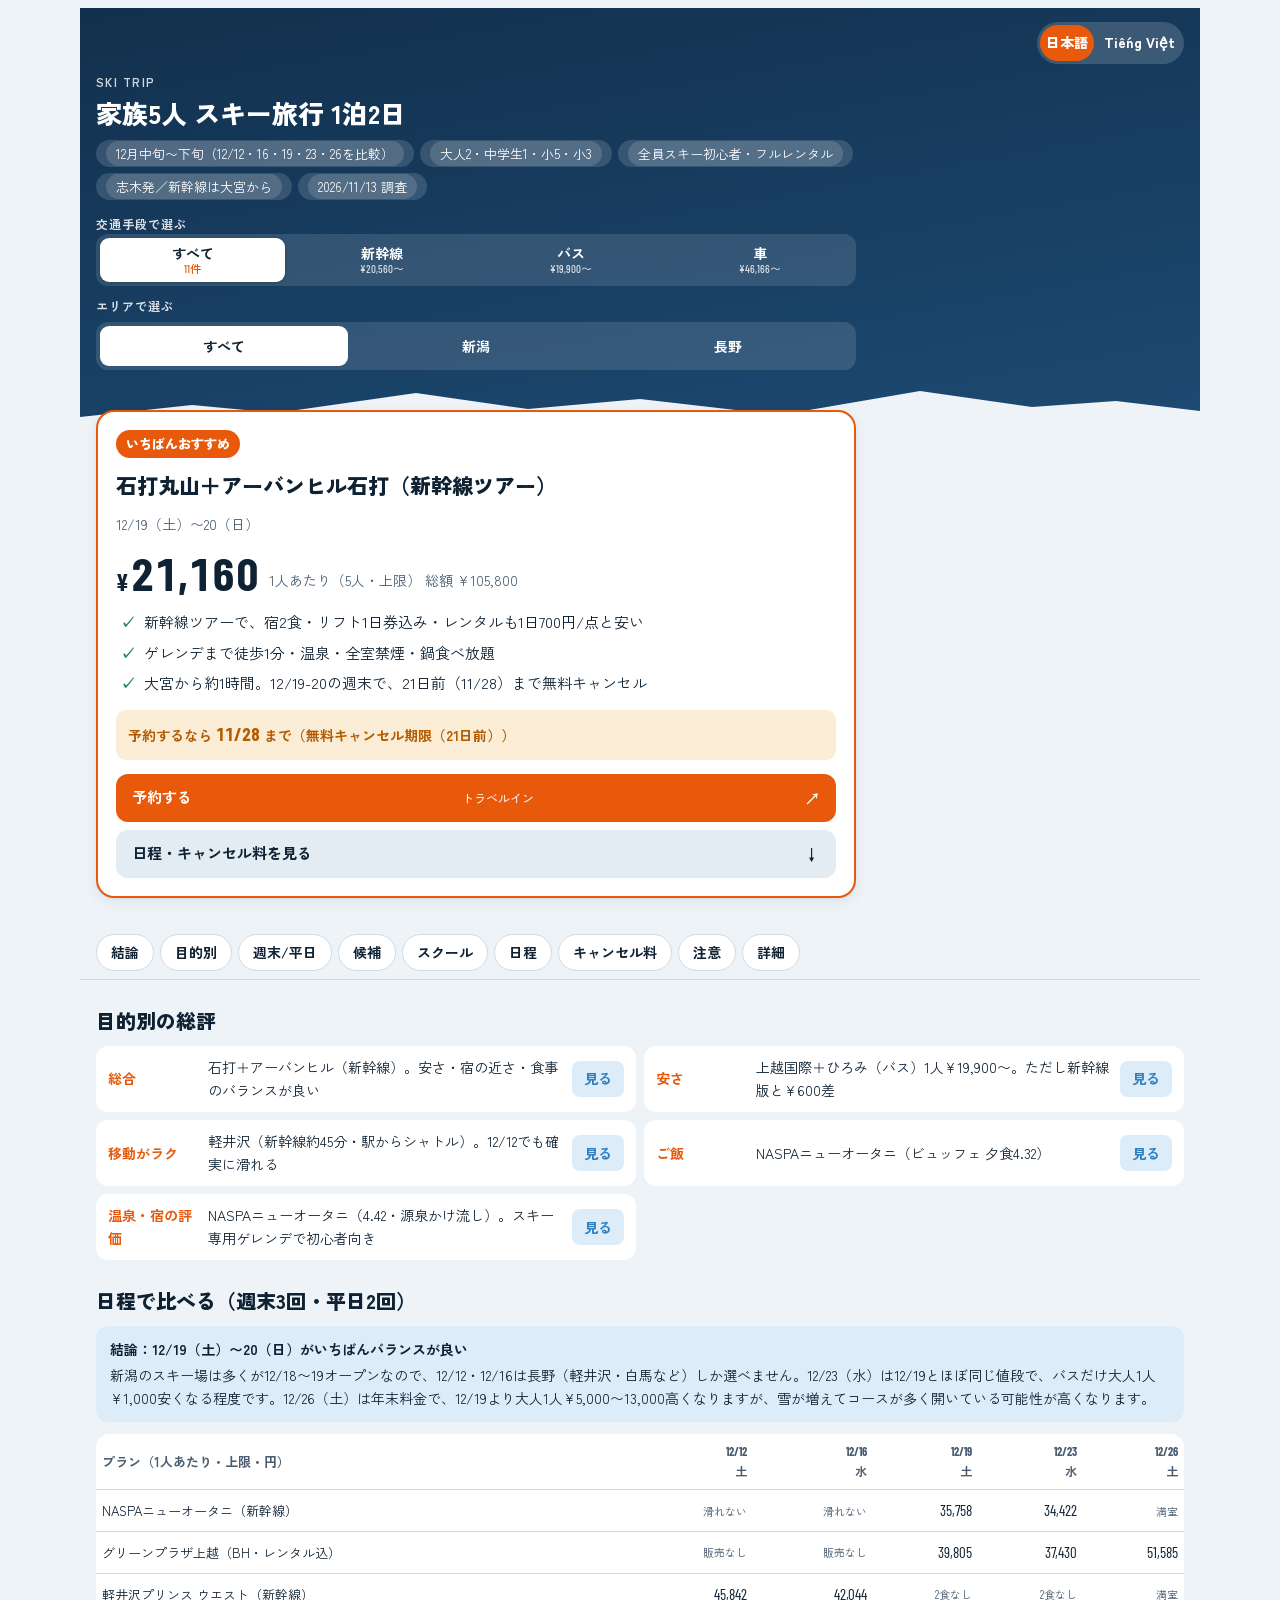
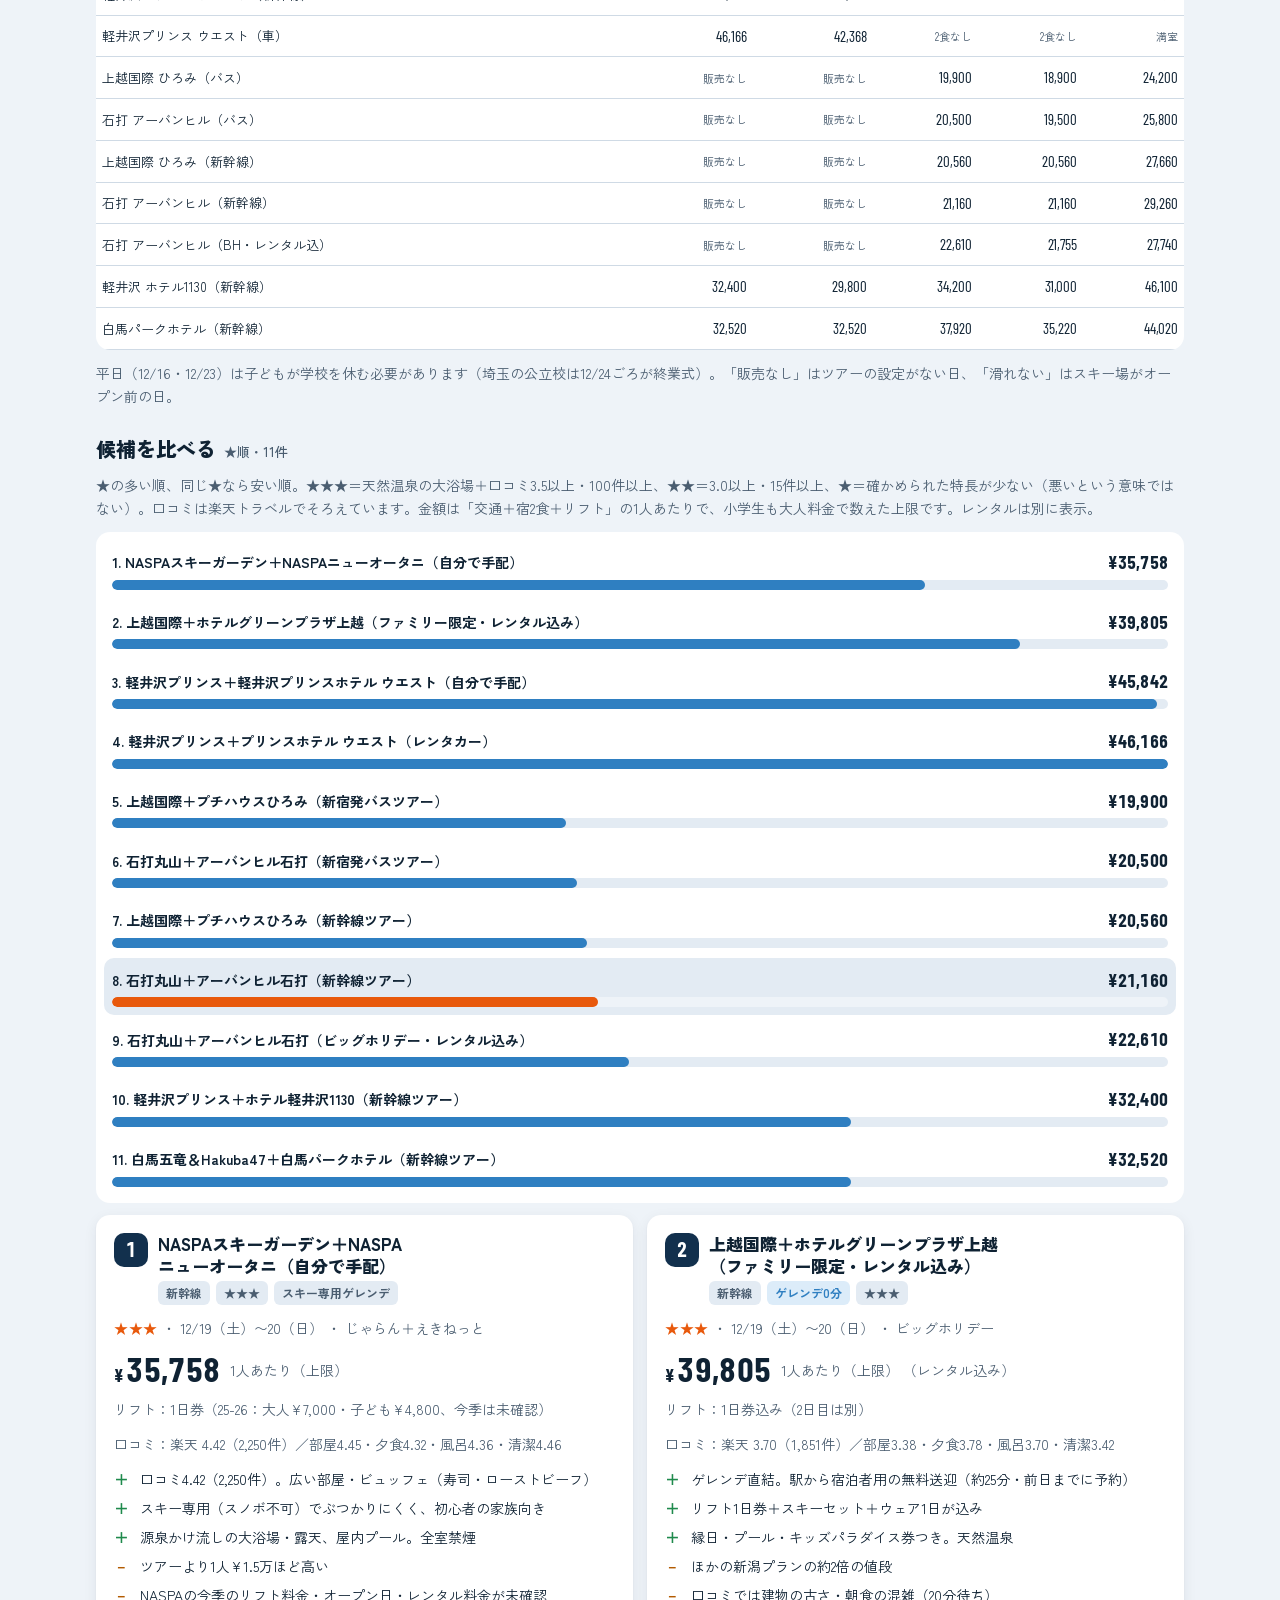
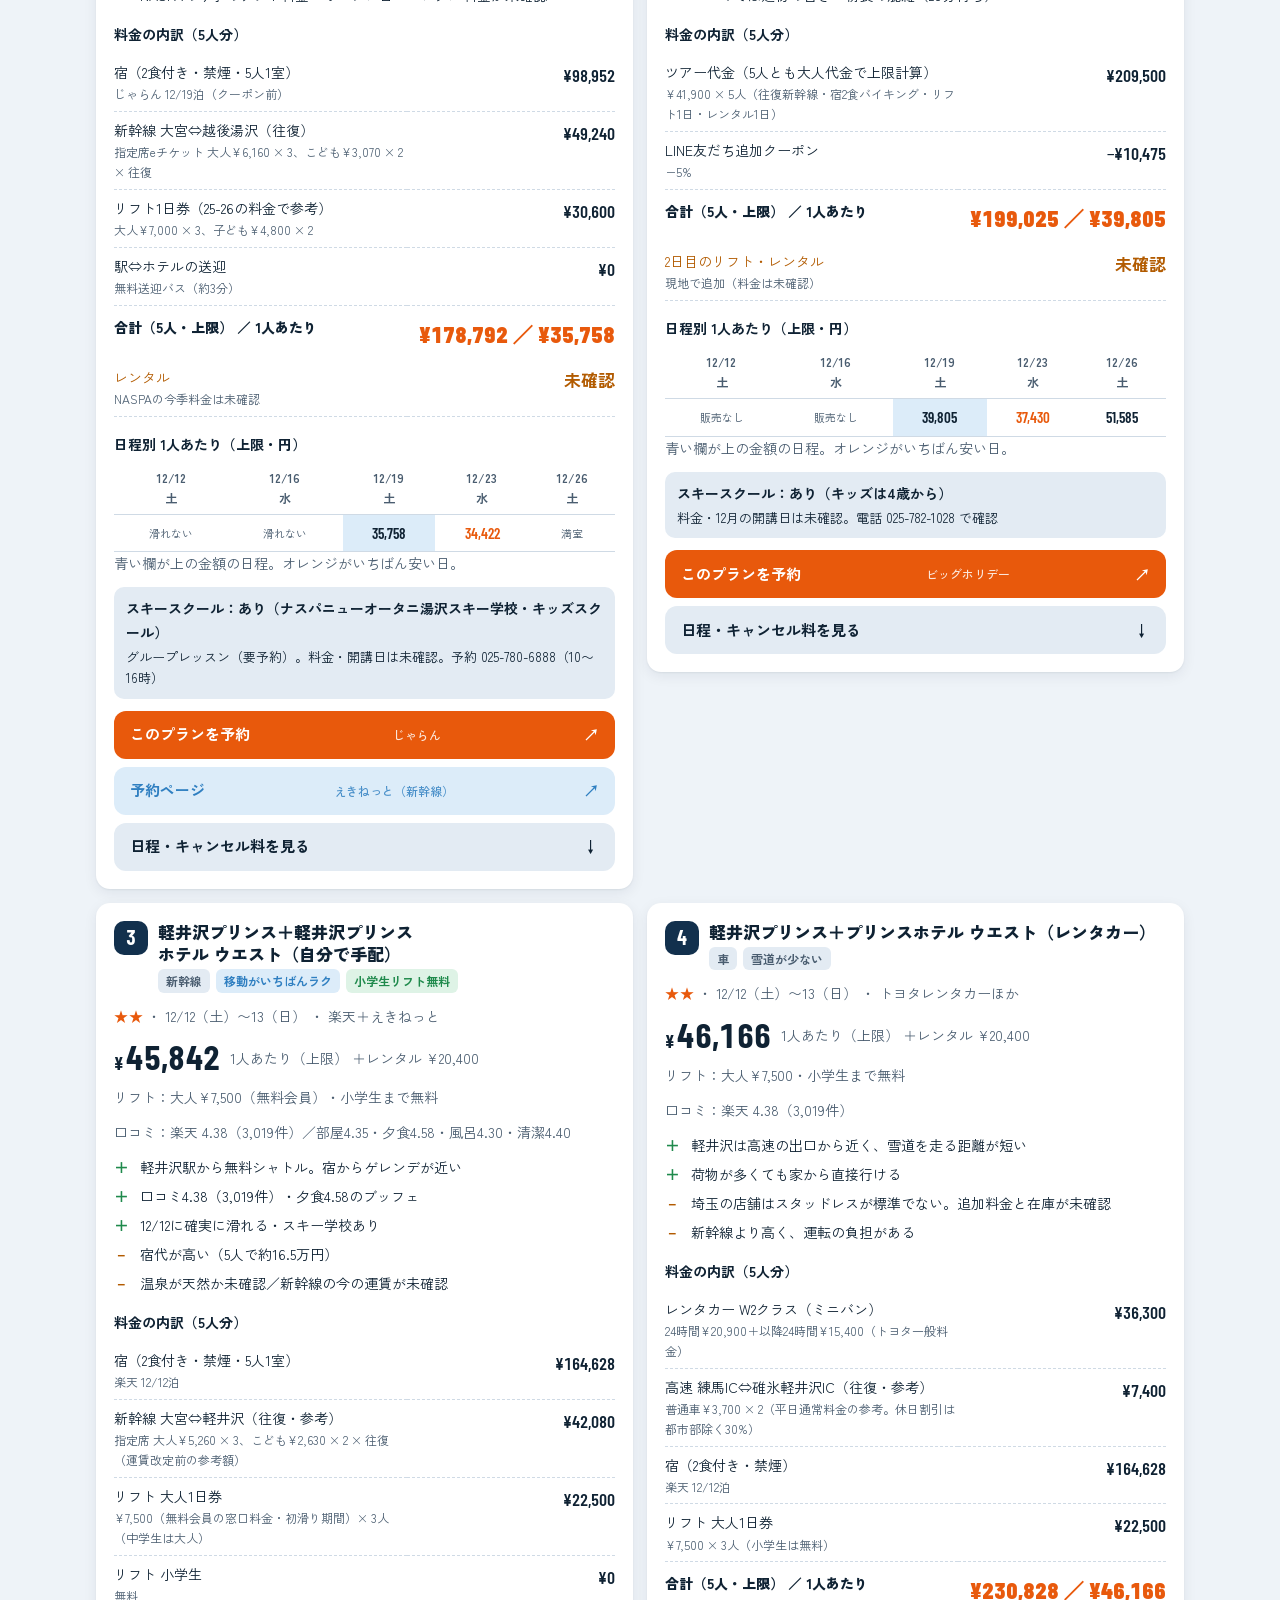
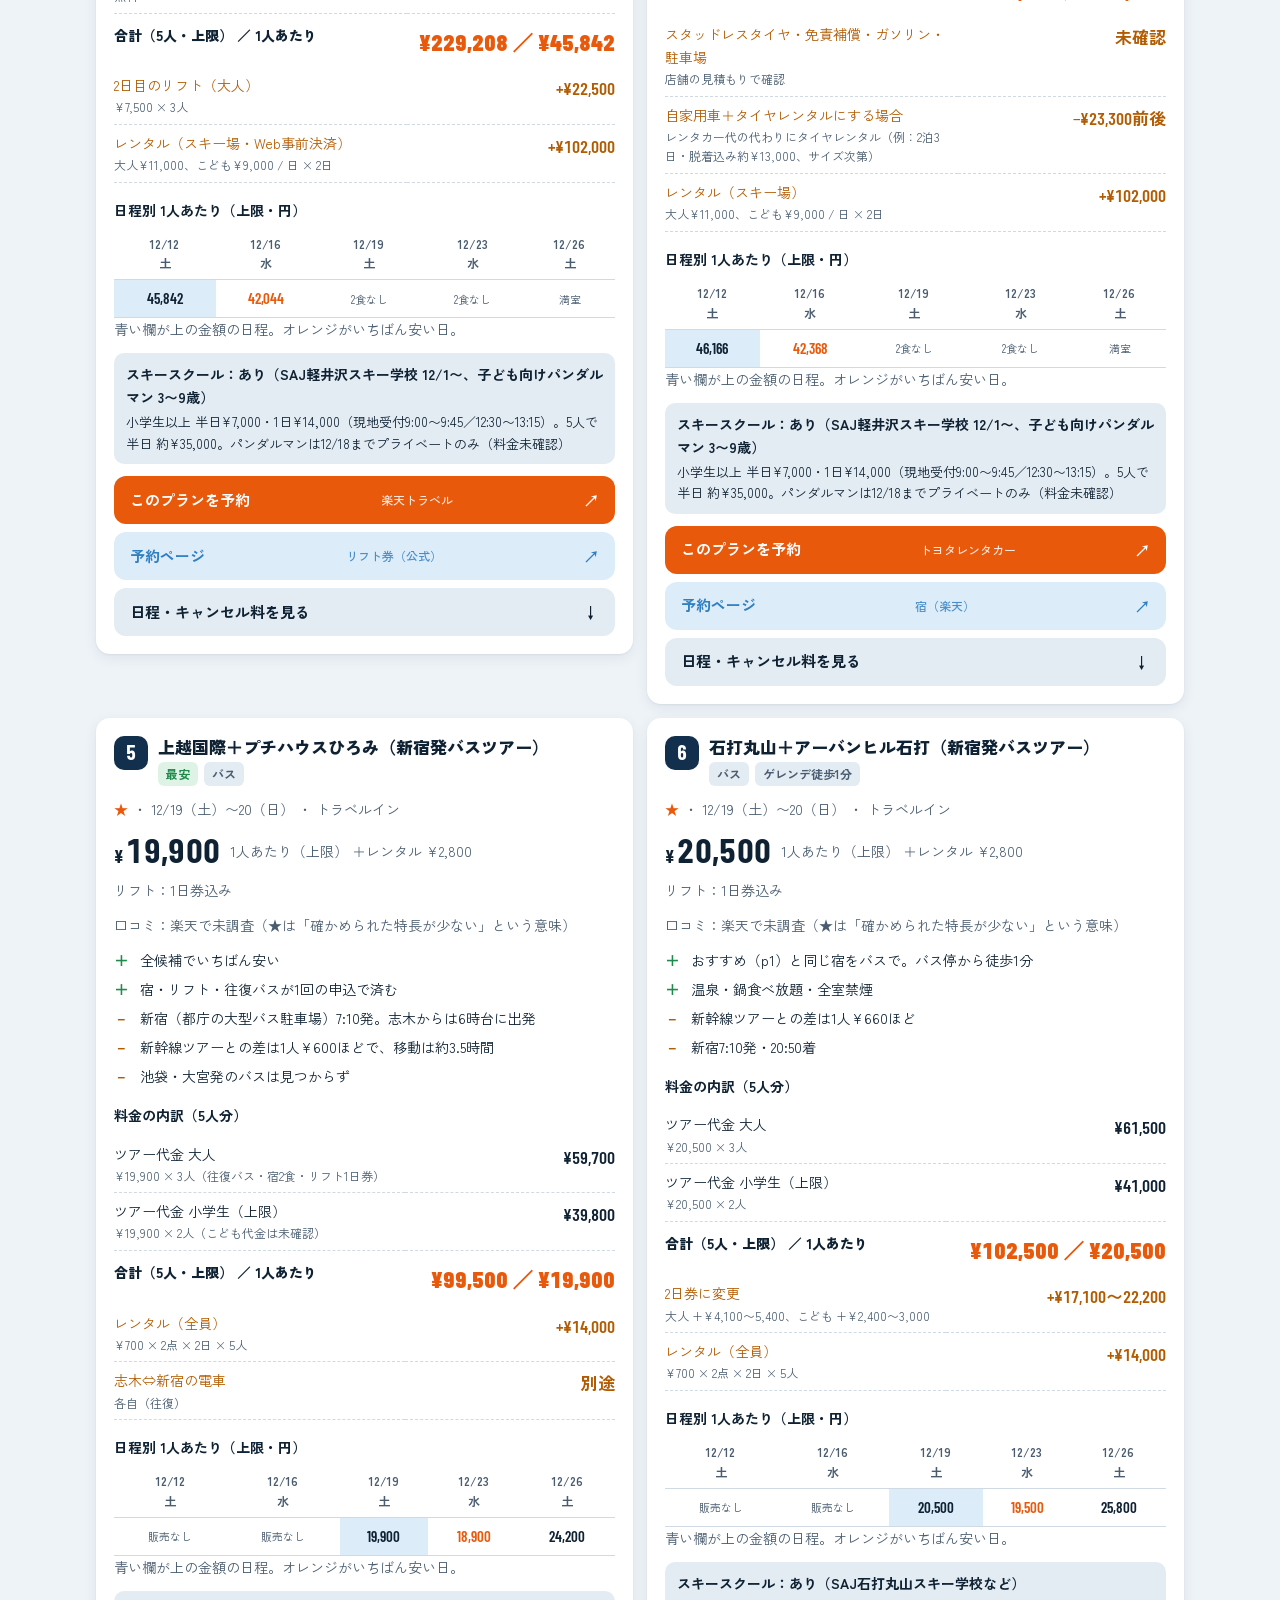
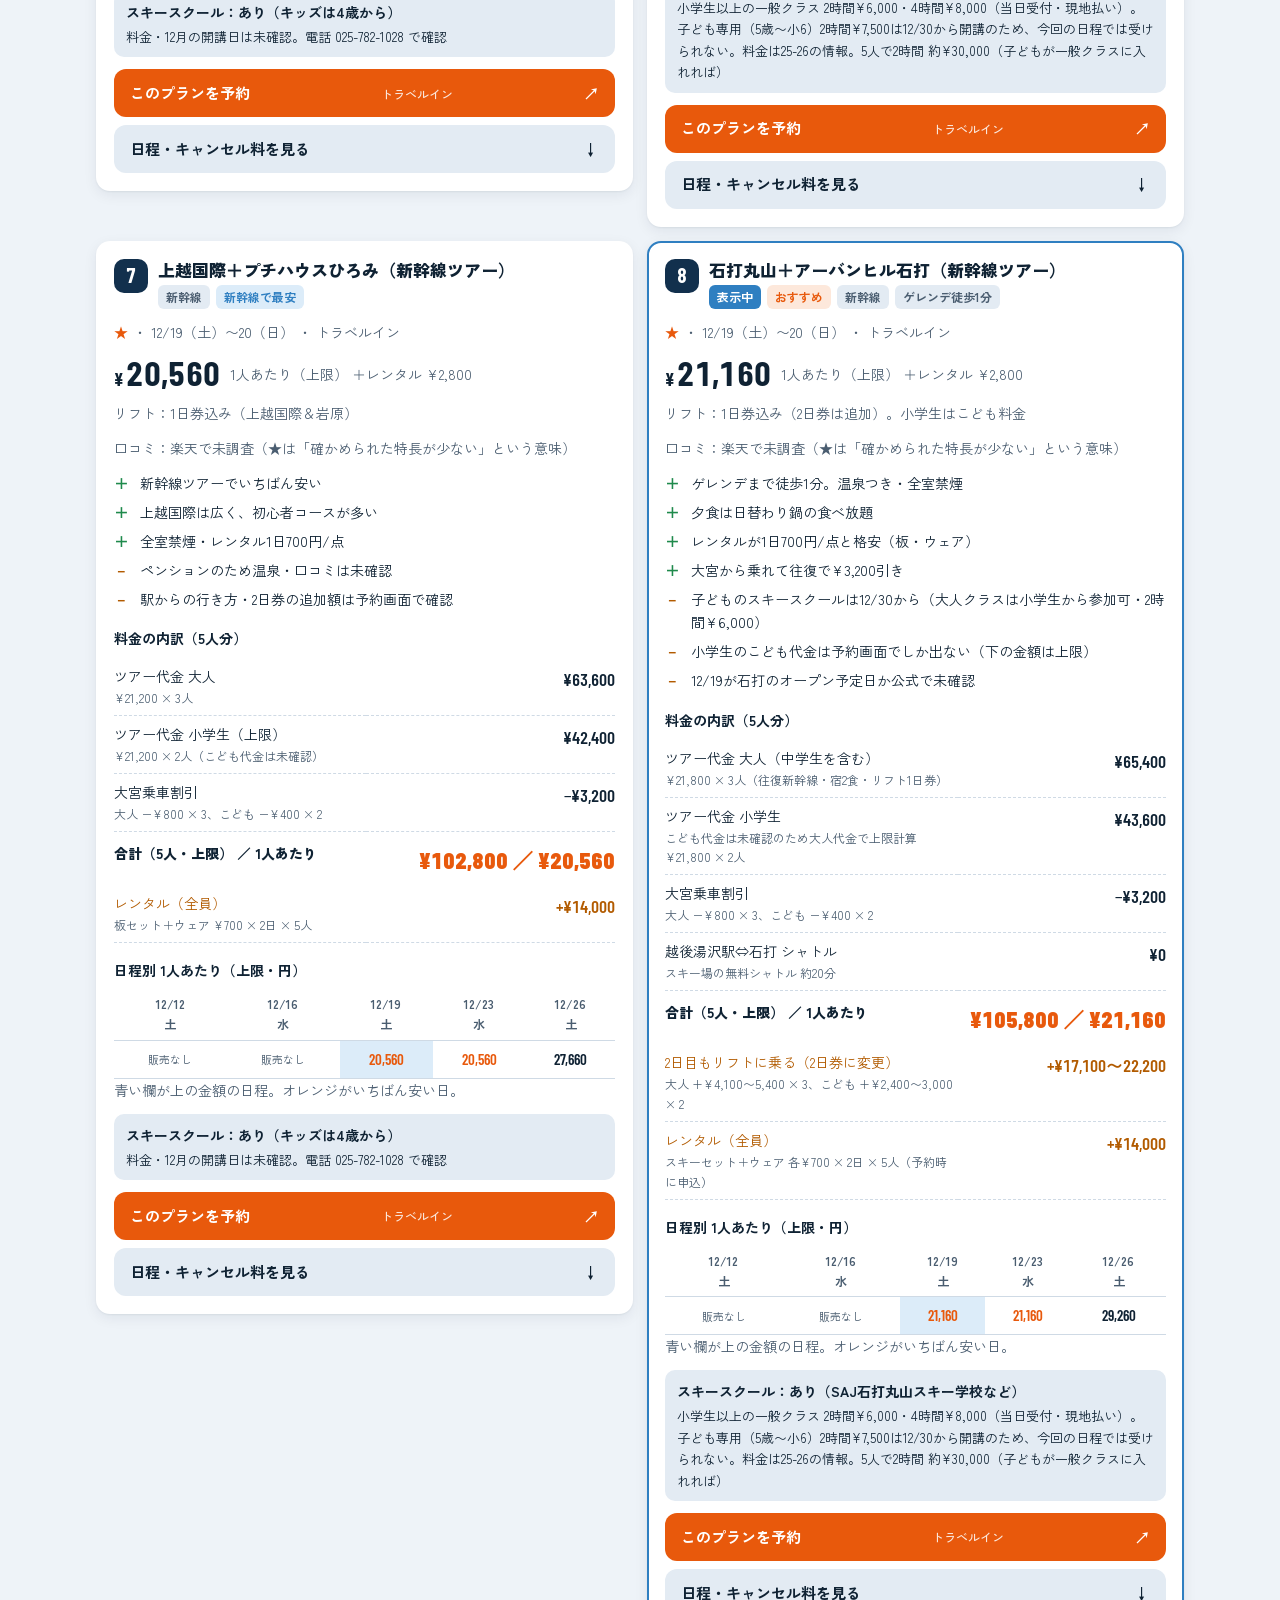
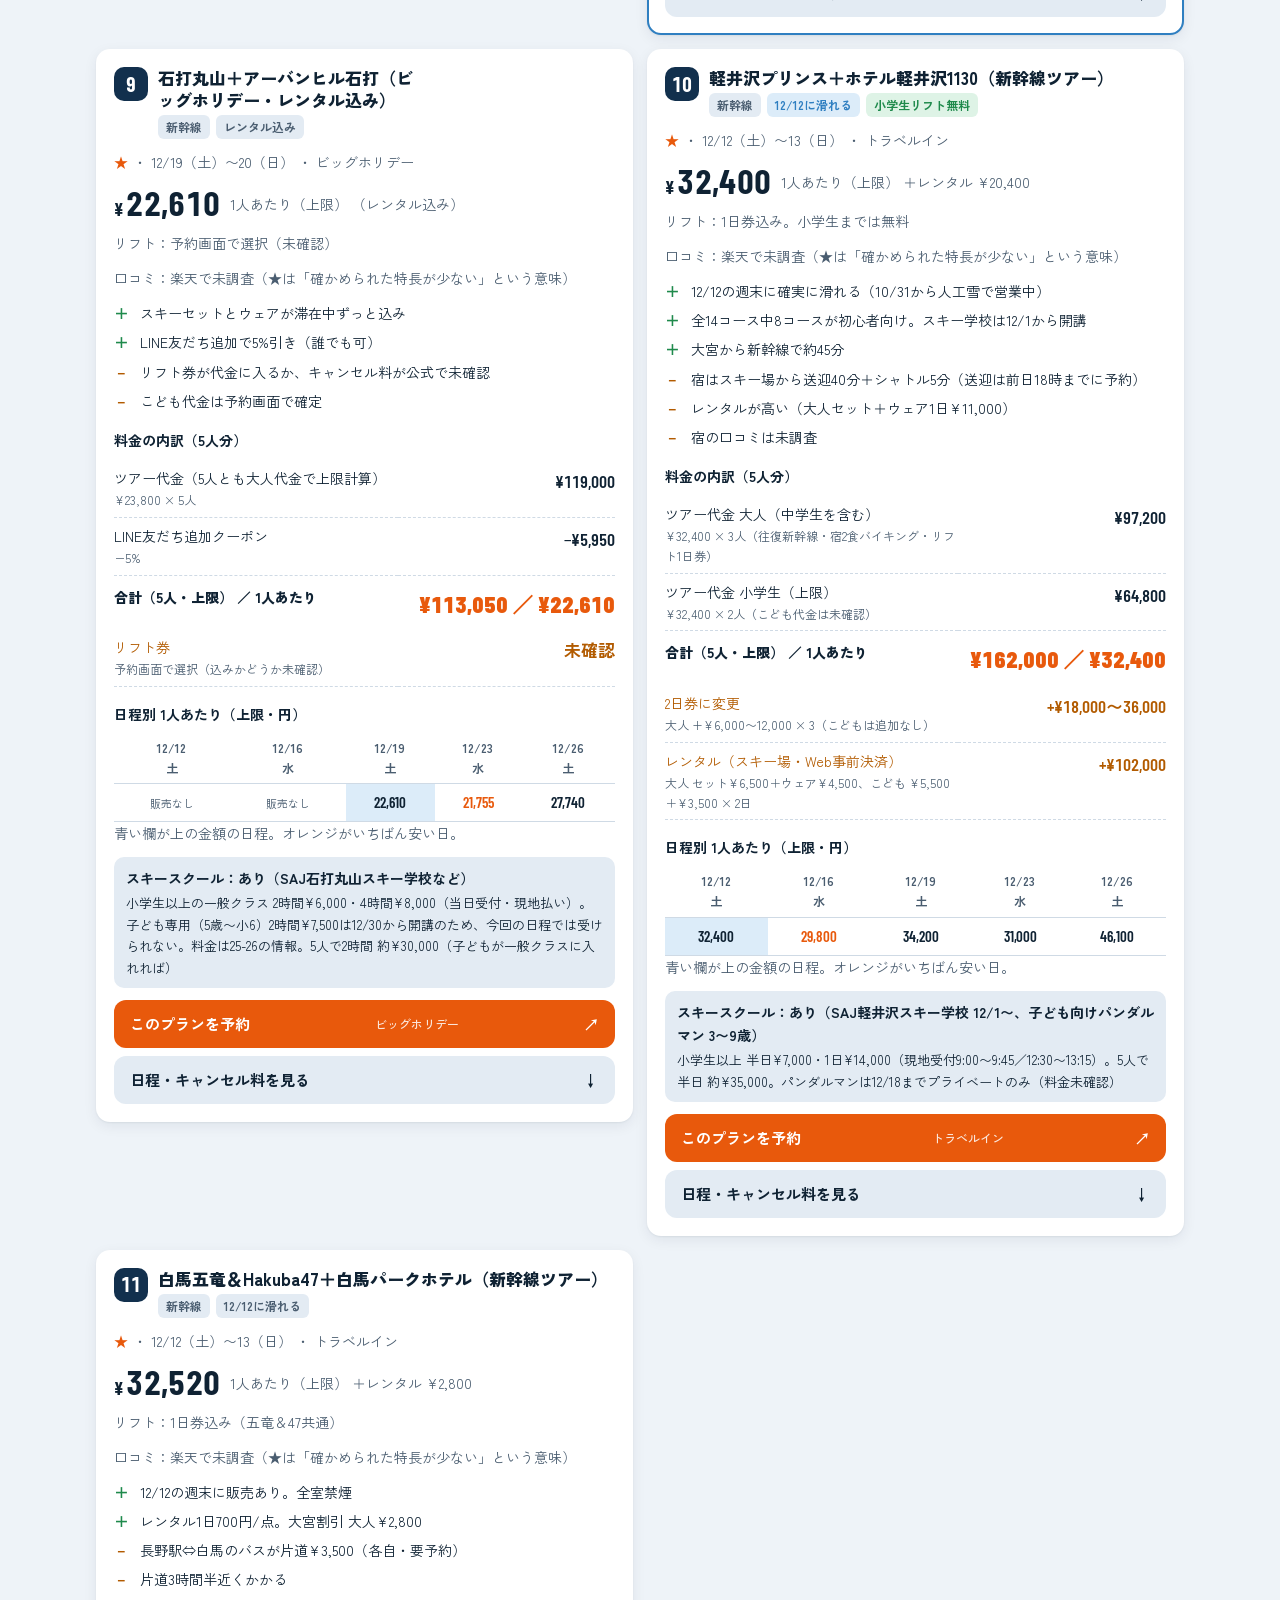
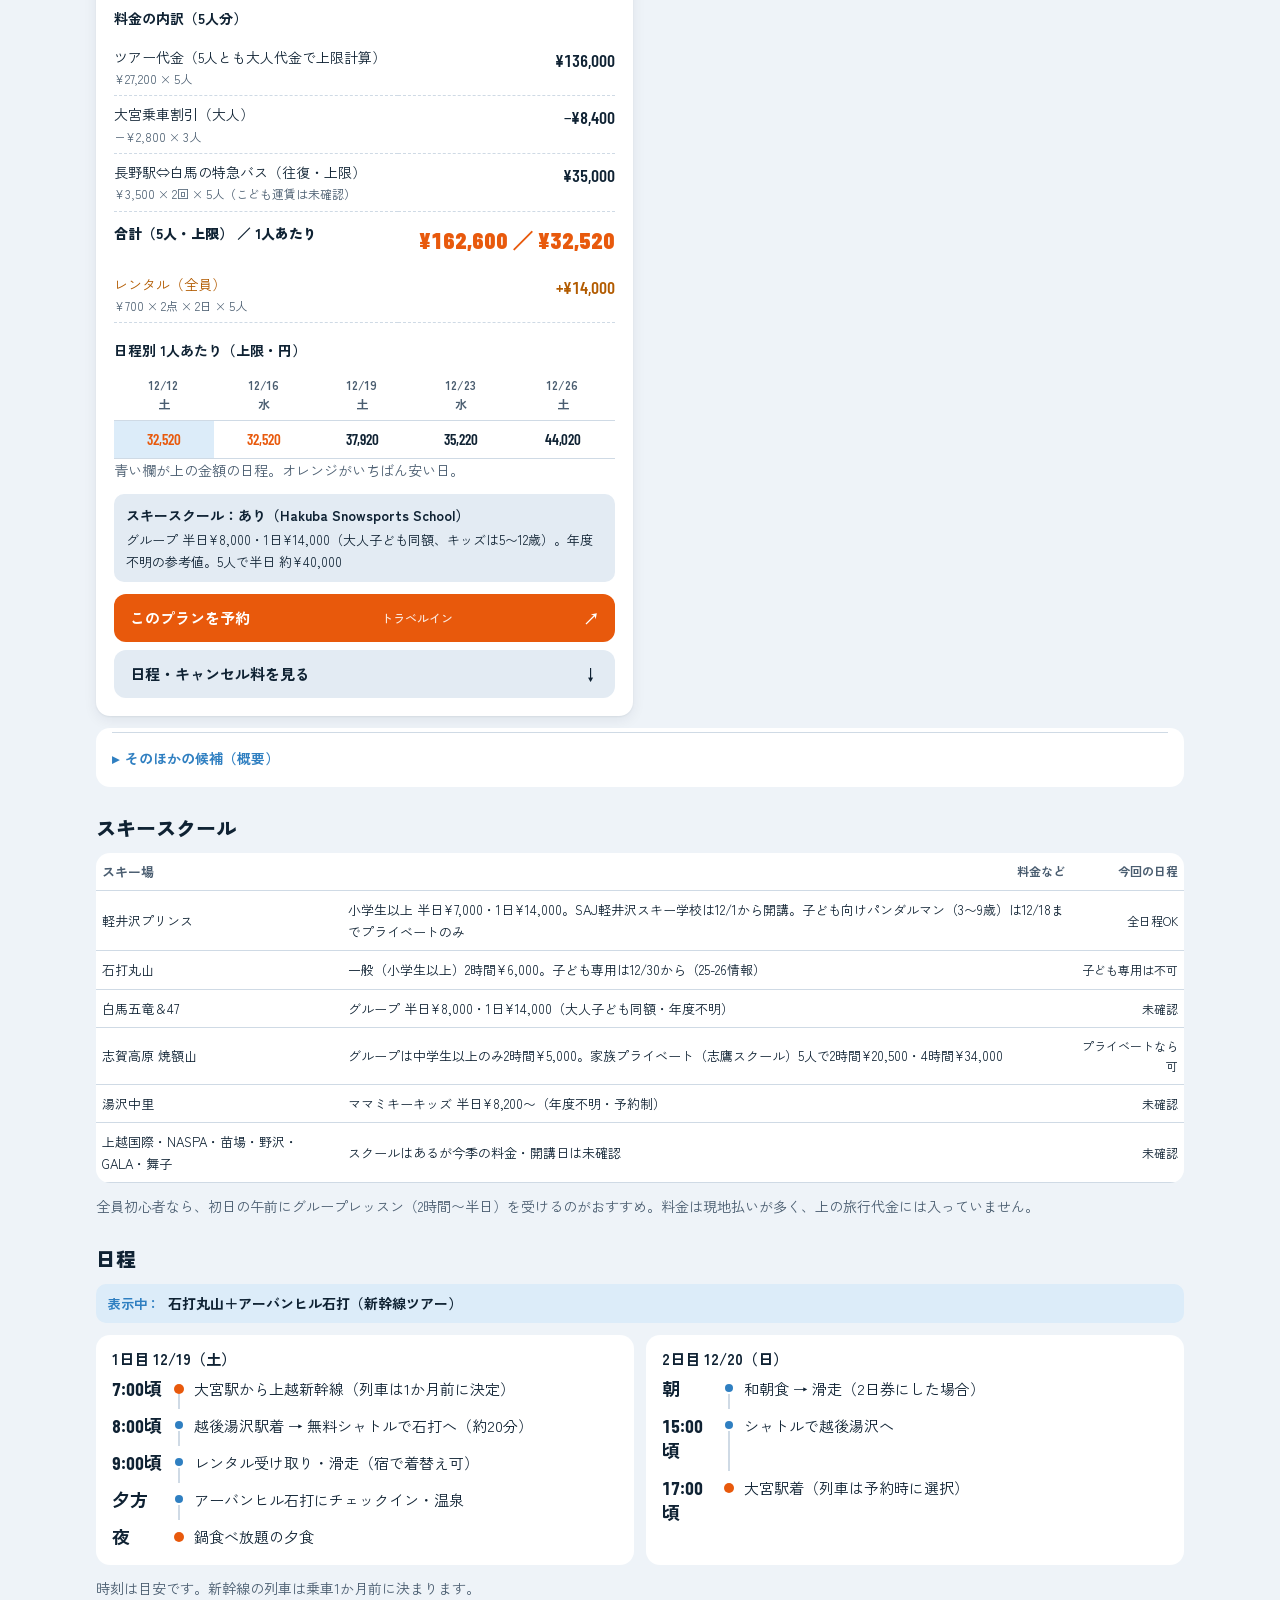
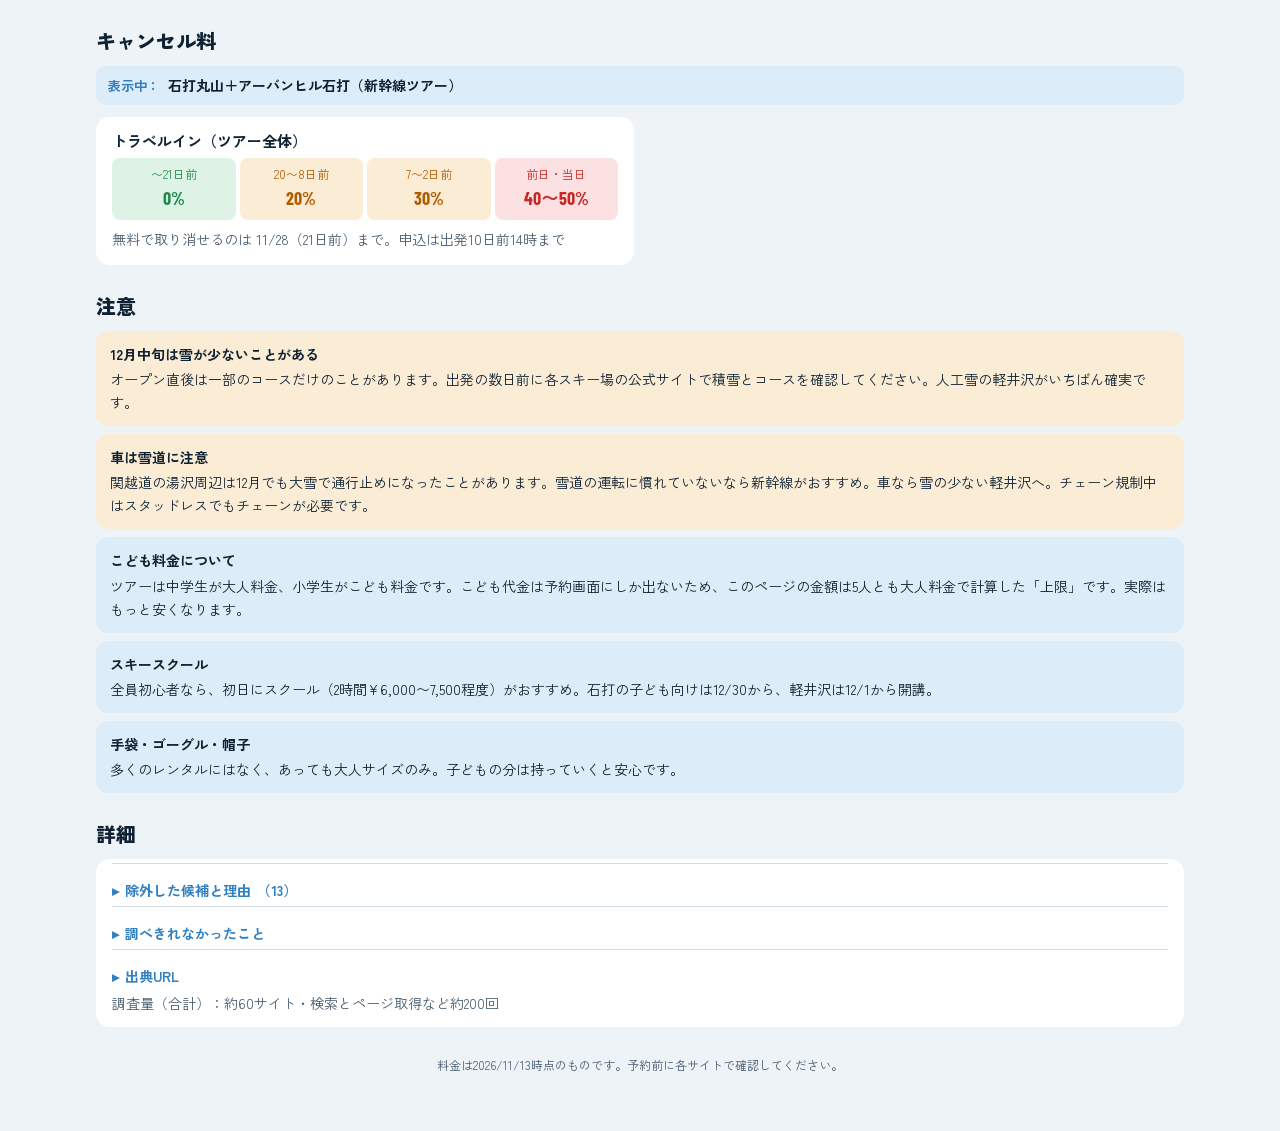
==== commit 91567bfb: "日程（12/23・12/26）、スキースクール、PC表示、カードの料金内訳を追加 Co-Authored-By: Claude Opus 5.5 <noreply@anthropic.com> Cla" ====
--- a/site/index.html
+++ b/site/index.html
@@ -301,6 +301,28 @@
 .cmp th:first-child, .cmp td:first-child { text-align: left; white-space: normal; font-family: var(--font-body); font-size: 13px; }
 .cmp th { font-size: 12px; color: var(--ink-2); }
 .hero-band { padding-top: 64px; }
+.plan-block[hidden], .verdict[hidden], .card[hidden], .bar[hidden], section[hidden] { display: none !important; }
+.bd h4, .dt h4 { margin: 4px 0 0; font-size: 14px; }
+.dt table { width: 100%; border-collapse: collapse; font-size: 13px; margin-top: 6px; }
+.dt th, .dt td { padding: 6px 4px; border-bottom: 1px solid var(--line); text-align: center; }
+.dt th { font-size: 12px; color: var(--ink-2); font-weight: 700; }
+.dt td { font-family: var(--font-num); font-size: 15px; font-weight: 600; }
+.dt td.na { font-family: var(--font-body); font-size: 11px; color: var(--ink-2); font-weight: 400; }
+.dt td.best { color: var(--accent); }
+#dates .cmp { min-width: 600px; }
+#dates .cmp td:first-child { min-width: 150px; }
+.cmp td.na { font-family: var(--font-body); font-size: 11px; color: var(--ink-2); }
+.dt td.main { background: var(--ice-soft); }
+.school { background: var(--surface-2); border-radius: 10px; padding: 10px 12px; font-size: 13px; }
+.school b { display: block; font-size: 14px; margin-bottom: 2px; }
+@media (min-width: 960px) {
+  .wrap { max-width: 1120px; }
+  .hero-band > div { max-width: 760px; }
+  .verdict { max-width: 760px; }
+  .cards { display: grid; grid-template-columns: repeat(2, minmax(0, 1fr)); align-items: start; }
+  .goals { display: grid; grid-template-columns: repeat(2, minmax(0, 1fr)); }
+  #schedule .plan-block, #cancel .plan-block { display: grid; grid-template-columns: repeat(2, minmax(0, 1fr)); gap: 12px; }
+}
 html[data-lang="vi"] body { font-family: "Noto Sans", system-ui, -apple-system, "Segoe UI", sans-serif; }
 </style>
 
@@ -313,7 +335,7 @@
       <div class="eyebrow">SKI TRIP</div>
       <h1><span class="l-ja">家族5人 スキー旅行 1泊2日</span><span class="l-vi" lang="vi">Chuyến trượt tuyết gia đình 5 người, 2 ngày 1 đêm</span></h1>
       <div class="trip-meta">
-        <span><span class="l-ja">12月中旬（12/12・12/16・12/19を比較）</span><span class="l-vi" lang="vi">Giữa tháng 12 (so sánh 12/12, 16/12, 19/12)</span></span>
+        <span><span class="l-ja">12月中旬〜下旬（12/12・16・19・23・26を比較）</span><span class="l-vi" lang="vi">Tháng 12 (so sánh 12, 16, 19, 23, 26/12)</span></span>
         <span><span class="l-ja">大人2・中学生1・小5・小3</span><span class="l-vi" lang="vi">2 người lớn, 1 THCS, lớp 5, lớp 3</span></span>
         <span><span class="l-ja">全員スキー初心者・フルレンタル</span><span class="l-vi" lang="vi">Tất cả mới tập, thuê đồ đầy đủ</span></span>
         <span><span class="l-ja">志木発／新幹線は大宮から</span><span class="l-vi" lang="vi">Từ Shiki / tàu từ Omiya</span></span>
@@ -370,23 +392,15 @@
   </section>
   <nav class="toc" aria-label="目次">
     <a href="#best"><span class="l-ja">結論</span><span class="l-vi" lang="vi">Kết luận</span></a><a href="#goals"><span class="l-ja">目的別</span><span class="l-vi" lang="vi">Theo mục đích</span></a><a href="#dates"><span class="l-ja">週末/平日</span><span class="l-vi" lang="vi">Ngày</span></a><a href="#compare"><span class="l-ja">候補</span><span class="l-vi" lang="vi">Các gói</span></a>
-    <a href="#schedule"><span class="l-ja">日程</span><span class="l-vi" lang="vi">Lịch trình</span></a><a href="#cancel"><span class="l-ja">キャンセル料</span><span class="l-vi" lang="vi">Phí hủy</span></a><a href="#notes"><span class="l-ja">注意</span><span class="l-vi" lang="vi">Lưu ý</span></a><a href="#more"><span class="l-ja">詳細</span><span class="l-vi" lang="vi">Chi tiết</span></a>
+    <a href="#school"><span class="l-ja">スクール</span><span class="l-vi" lang="vi">Trường</span></a><a href="#schedule"><span class="l-ja">日程</span><span class="l-vi" lang="vi">Lịch trình</span></a><a href="#cancel"><span class="l-ja">キャンセル料</span><span class="l-vi" lang="vi">Phí hủy</span></a><a href="#notes"><span class="l-ja">注意</span><span class="l-vi" lang="vi">Lưu ý</span></a><a href="#more"><span class="l-ja">詳細</span><span class="l-vi" lang="vi">Chi tiết</span></a>
   </nav>
   <section id="goals"><h2><span class="l-ja">目的別の総評</span><span class="l-vi" lang="vi">Gợi ý theo mục đích</span></h2><div class="goals"><div class="goal"><b><span class="l-ja">総合</span><span class="l-vi" lang="vi">Tổng thể</span></b><span><span class="l-ja">石打＋アーバンヒル（新幹線）。安さ・宿の近さ・食事のバランスが良い</span><span class="l-vi" lang="vi">Ishiuchi + Urban Hill (tàu): cân bằng giá, vị trí, bữa ăn</span></span><button class="link" type="button" data-show="p1"><span class="l-ja">見る</span><span class="l-vi" lang="vi">Xem</span></button></div><div class="goal"><b><span class="l-ja">安さ</span><span class="l-vi" lang="vi">Giá rẻ</span></b><span><span class="l-ja">上越国際＋ひろみ（バス）1人¥19,900〜。ただし新幹線版と¥600差</span><span class="l-vi" lang="vi">Joetsu + Hiromi (xe buýt) từ 19.900 yên</span></span><button class="link" type="button" data-show="p3"><span class="l-ja">見る</span><span class="l-vi" lang="vi">Xem</span></button></div><div class="goal"><b><span class="l-ja">移動がラク</span><span class="l-vi" lang="vi">Di chuyển dễ</span></b><span><span class="l-ja">軽井沢（新幹線約45分・駅からシャトル）。12/12でも確実に滑れる</span><span class="l-vi" lang="vi">Karuizawa: tàu 45 phút, chắc chắn có tuyết 12/12</span></span><button class="link" type="button" data-show="p10"><span class="l-ja">見る</span><span class="l-vi" lang="vi">Xem</span></button></div><div class="goal"><b><span class="l-ja">ご飯</span><span class="l-vi" lang="vi">Bữa ăn</span></b><span><span class="l-ja">NASPAニューオータニ（ビュッフェ 夕食4.32）</span><span class="l-vi" lang="vi">NASPA New Otani (buffet 4,32)</span></span><button class="link" type="button" data-show="p9"><span class="l-ja">見る</span><span class="l-vi" lang="vi">Xem</span></button></div><div class="goal"><b><span class="l-ja">温泉・宿の評価</span><span class="l-vi" lang="vi">Suối nóng & đánh giá</span></b><span><span class="l-ja">NASPAニューオータニ（4.42・源泉かけ流し）。スキー専用ゲレンデで初心者向き</span><span class="l-vi" lang="vi">NASPA New Otani (4,42, suối nóng tự nhiên)</span></span><button class="link" type="button" data-show="p9"><span class="l-ja">見る</span><span class="l-vi" lang="vi">Xem</span></button></div></div></section>
   
   <section id="dates">
-    <h2><span class="l-ja">週末と平日、どっちが安い？</span><span class="l-vi" lang="vi">Cuối tuần hay ngày thường rẻ hơn?</span></h2>
-    <div class="note"><b><span class="l-ja">結論：週末で大丈夫</span><span class="l-vi" lang="vi">Kết luận: đi cuối tuần là được</span></b><span class="l-ja">新潟のスキー場は多くが12/18〜19オープン予定で、12/12〜17はまだ滑れません。長野のツアー（白馬・志賀・野沢）は、12/12（土）と12/16（水）が同じ値段で、平日にしても安くなりません。12/19（土）は12/12より大人1人¥2,400〜6,100高くなります。</span><span class="l-vi" lang="vi">Phần lớn khu trượt ở Niigata mở cửa 18–19/12, nên 12–17/12 chưa trượt được. Tour ở Nagano giá ngày 12/12 (T7) và 16/12 (T4) giống nhau. Ngày 19/12 đắt hơn 2.400–6.100 yên/người lớn.</span></div>
-    <div class="tablewrap"><table class="cmp">
-      <tr><th><span class="l-ja">宿・ツアー（大人1人）</span><span class="l-vi" lang="vi">Gói (1 người lớn)</span></th><th>12/12<br><span class="l-ja">土</span><span class="l-vi" lang="vi">T7</span></th><th>12/16<br><span class="l-ja">水</span><span class="l-vi" lang="vi">T4</span></th><th>12/19<br><span class="l-ja">土</span><span class="l-vi" lang="vi">T7</span></th></tr>
-      <tr><td><span class="l-ja">白馬パークホテル（ツアー）</span><span class="l-vi" lang="vi">Hakuba Park Hotel</span></td><td>¥27,200</td><td>¥27,200</td><td>¥32,600</td></tr>
-      <tr><td><span class="l-ja">志賀ハイランドホテル（ツアー）</span><span class="l-vi" lang="vi">Shiga Highland Hotel</span></td><td>¥27,200</td><td>¥27,200</td><td>¥29,600</td></tr>
-      <tr><td><span class="l-ja">野沢 ナイス信濃荘（ツアー）</span><span class="l-vi" lang="vi">Nozawa Nice Shinanoso</span></td><td>¥27,700</td><td>¥27,700</td><td>¥30,200</td></tr>
-      <tr><td><span class="l-ja">ホテル軽井沢1130（ツアー）</span><span class="l-vi" lang="vi">Hotel Karuizawa 1130</span></td><td>¥32,400</td><td>¥29,800</td><td>¥34,200</td></tr>
-      <tr><td><span class="l-ja">石打 アーバンヒル（ツアー）</span><span class="l-vi" lang="vi">Urban Hill Ishiuchi</span></td><td><span class="l-ja">販売なし</span><span class="l-vi" lang="vi">không bán</span></td><td><span class="l-ja">販売なし</span><span class="l-vi" lang="vi">không bán</span></td><td>¥21,800</td></tr>
-      <tr><td><span class="l-ja">軽井沢プリンス ウエスト（5人・宿のみ）</span><span class="l-vi" lang="vi">Prince West (5 người, chỉ phòng)</span></td><td>¥164,628</td><td>¥145,640</td><td><span class="l-ja">2食なし</span><span class="l-vi" lang="vi">không có 2 bữa</span></td></tr>
-    </table></div>
-    <p class="muted"><span class="l-ja">平日は子どもが学校を休む必要があります。12/12に行くなら長野（軽井沢など）、12/19なら新潟が選べます。</span><span class="l-vi" lang="vi">Ngày thường thì trẻ phải nghỉ học. Đi 12/12 thì chọn Nagano, 19/12 thì chọn được Niigata.</span></p>
+    <h2><span class="l-ja">日程で比べる（週末3回・平日2回）</span><span class="l-vi" lang="vi">So sánh theo ngày</span></h2>
+    <div class="note"><b><span class="l-ja">結論：12/19（土）〜20（日）がいちばんバランスが良い</span><span class="l-vi" lang="vi">Kết luận: 19–20/12 cân bằng nhất</span></b><span class="l-ja">新潟のスキー場は多くが12/18〜19オープンなので、12/12・12/16は長野（軽井沢・白馬など）しか選べません。12/23（水）は12/19とほぼ同じ値段で、バスだけ大人1人¥1,000安くなる程度です。12/26（土）は年末料金で、12/19より大人1人¥5,000〜13,000高くなりますが、雪が増えてコースが多く開いている可能性が高くなります。</span><span class="l-vi" lang="vi">Phần lớn khu trượt Niigata mở cửa 18–19/12. Ngày 23/12 (T4) giá gần như 19/12. Ngày 26/12 là giá cuối năm, đắt hơn 5.000–13.000 yên/người lớn, nhưng nhiều tuyết hơn.</span></div>
+    <div class="tablewrap"><table class="cmp"><tr><th><span class="l-ja">プラン（1人あたり・上限・円）</span><span class="l-vi" lang="vi">Gói (mỗi người, yên)</span></th><th>12/12<br><span class="l-ja">土</span><span class="l-vi" lang="vi">T7</span></th><th>12/16<br><span class="l-ja">水</span><span class="l-vi" lang="vi">T4</span></th><th>12/19<br><span class="l-ja">土</span><span class="l-vi" lang="vi">T7</span></th><th>12/23<br><span class="l-ja">水</span><span class="l-vi" lang="vi">T4</span></th><th>12/26<br><span class="l-ja">土</span><span class="l-vi" lang="vi">T7</span></th></tr><tr><td><span class="l-ja">NASPAニューオータニ（新幹線）</span><span class="l-vi" lang="vi">NASPA (tàu)</span></td><td class="na"><span class="l-ja">滑れない</span><span class="l-vi" lang="vi">chưa mở</span></td><td class="na"><span class="l-ja">滑れない</span><span class="l-vi" lang="vi">chưa mở</span></td><td>35,758</td><td>34,422</td><td class="na"><span class="l-ja">満室</span><span class="l-vi" lang="vi">hết phòng</span></td></tr><tr><td><span class="l-ja">グリーンプラザ上越（BH・レンタル込）</span><span class="l-vi" lang="vi">Green Plaza Joetsu (BH)</span></td><td class="na"><span class="l-ja">販売なし</span><span class="l-vi" lang="vi">không bán</span></td><td class="na"><span class="l-ja">販売なし</span><span class="l-vi" lang="vi">không bán</span></td><td>39,805</td><td>37,430</td><td>51,585</td></tr><tr><td><span class="l-ja">軽井沢プリンス ウエスト（新幹線）</span><span class="l-vi" lang="vi">Prince West (tàu)</span></td><td>45,842</td><td>42,044</td><td class="na"><span class="l-ja">2食なし</span><span class="l-vi" lang="vi">không 2 bữa</span></td><td class="na"><span class="l-ja">2食なし</span><span class="l-vi" lang="vi">không 2 bữa</span></td><td class="na"><span class="l-ja">満室</span><span class="l-vi" lang="vi">hết phòng</span></td></tr><tr><td><span class="l-ja">軽井沢プリンス ウエスト（車）</span><span class="l-vi" lang="vi">Prince West (ô tô)</span></td><td>46,166</td><td>42,368</td><td class="na"><span class="l-ja">2食なし</span><span class="l-vi" lang="vi">không 2 bữa</span></td><td class="na"><span class="l-ja">2食なし</span><span class="l-vi" lang="vi">không 2 bữa</span></td><td class="na"><span class="l-ja">満室</span><span class="l-vi" lang="vi">hết phòng</span></td></tr><tr><td><span class="l-ja">上越国際 ひろみ（バス）</span><span class="l-vi" lang="vi">Hiromi (xe buýt)</span></td><td class="na"><span class="l-ja">販売なし</span><span class="l-vi" lang="vi">không bán</span></td><td class="na"><span class="l-ja">販売なし</span><span class="l-vi" lang="vi">không bán</span></td><td>19,900</td><td>18,900</td><td>24,200</td></tr><tr><td><span class="l-ja">石打 アーバンヒル（バス）</span><span class="l-vi" lang="vi">Urban Hill (xe buýt)</span></td><td class="na"><span class="l-ja">販売なし</span><span class="l-vi" lang="vi">không bán</span></td><td class="na"><span class="l-ja">販売なし</span><span class="l-vi" lang="vi">không bán</span></td><td>20,500</td><td>19,500</td><td>25,800</td></tr><tr><td><span class="l-ja">上越国際 ひろみ（新幹線）</span><span class="l-vi" lang="vi">Hiromi (tàu)</span></td><td class="na"><span class="l-ja">販売なし</span><span class="l-vi" lang="vi">không bán</span></td><td class="na"><span class="l-ja">販売なし</span><span class="l-vi" lang="vi">không bán</span></td><td>20,560</td><td>20,560</td><td>27,660</td></tr><tr><td><span class="l-ja">石打 アーバンヒル（新幹線）</span><span class="l-vi" lang="vi">Urban Hill (tàu)</span></td><td class="na"><span class="l-ja">販売なし</span><span class="l-vi" lang="vi">không bán</span></td><td class="na"><span class="l-ja">販売なし</span><span class="l-vi" lang="vi">không bán</span></td><td>21,160</td><td>21,160</td><td>29,260</td></tr><tr><td><span class="l-ja">石打 アーバンヒル（BH・レンタル込）</span><span class="l-vi" lang="vi">Urban Hill (BH)</span></td><td class="na"><span class="l-ja">販売なし</span><span class="l-vi" lang="vi">không bán</span></td><td class="na"><span class="l-ja">販売なし</span><span class="l-vi" lang="vi">không bán</span></td><td>22,610</td><td>21,755</td><td>27,740</td></tr><tr><td><span class="l-ja">軽井沢 ホテル1130（新幹線）</span><span class="l-vi" lang="vi">Karuizawa 1130 (tàu)</span></td><td>32,400</td><td>29,800</td><td>34,200</td><td>31,000</td><td>46,100</td></tr><tr><td><span class="l-ja">白馬パークホテル（新幹線）</span><span class="l-vi" lang="vi">Hakuba Park (tàu)</span></td><td>32,520</td><td>32,520</td><td>37,920</td><td>35,220</td><td>44,020</td></tr></table></div>
+    <p class="muted"><span class="l-ja">平日（12/16・12/23）は子どもが学校を休む必要があります（埼玉の公立校は12/24ごろが終業式）。「販売なし」はツアーの設定がない日、「滑れない」はスキー場がオープン前の日。</span><span class="l-vi" lang="vi">Ngày thường trẻ phải nghỉ học.</span></p>
   </section>
   <section id="compare">
     <h2><span class="l-ja">候補を比べる</span><span class="l-vi" lang="vi">So sánh các gói</span> <small id="compare-count"></small></h2>
@@ -402,7 +416,7 @@
         <p class="muted"><span class="l-ja">リフト：</span><span class="l-vi" lang="vi">Vé: </span><span class="l-ja">1日券（25-26：大人¥7,000・子ども¥4,800、今季は未確認）</span><span class="l-vi" lang="vi">Vé 1 ngày (giá mùa trước)</span></p>
         <p class="muted"><span class="l-ja">口コミ：</span><span class="l-vi" lang="vi">Đánh giá: </span><span class="l-ja">楽天 4.42（2,250件）／部屋4.45・夕食4.32・風呂4.36・清潔4.46</span><span class="l-vi" lang="vi">Rakuten 4,42 (2.250)</span></p>
         <div class="pc"><p class="pro"><span class="l-ja">口コミ4.42（2,250件）。広い部屋・ビュッフェ（寿司・ローストビーフ）</span><span class="l-vi" lang="vi">Đánh giá 4,42 (2.250). Phòng rộng, buffet sushi, bò nướng</span></p><p class="pro"><span class="l-ja">スキー専用（スノボ不可）でぶつかりにくく、初心者の家族向き</span><span class="l-vi" lang="vi">Chỉ dành cho trượt tuyết (không ván đơn), an toàn cho người mới</span></p><p class="pro"><span class="l-ja">源泉かけ流しの大浴場・露天、屋内プール。全室禁煙</span><span class="l-vi" lang="vi">Suối nóng tự nhiên, hồ bơi trong nhà, cấm hút thuốc</span></p><p class="con"><span class="l-ja">ツアーより1人¥1.5万ほど高い</span><span class="l-vi" lang="vi">Đắt hơn tour khoảng 15.000 yên/người</span></p><p class="con"><span class="l-ja">NASPAの今季のリフト料金・オープン日・レンタル料金が未確認</span><span class="l-vi" lang="vi">Chưa xác nhận giá vé, ngày mở cửa, giá thuê đồ mùa này</span></p></div>
-        <details><summary><span class="l-ja">料金の内訳を見る</span><span class="l-vi" lang="vi">Xem chi tiết giá</span></summary><table class="breakdown"><tr><td><span class="l-ja">宿（2食付き・禁煙・5人1室）</span><span class="l-vi" lang="vi">Khách sạn (2 bữa, 5 người 1 phòng)</span><small><span class="l-ja">じゃらん 12/19泊（クーポン前）</span><span class="l-vi" lang="vi">Jalan, đêm 19/12</span></small></td><td>¥98,952</td></tr><tr><td><span class="l-ja">新幹線 大宮⇔越後湯沢（往復）</span><span class="l-vi" lang="vi">Tàu Omiya ⇔ Echigo-Yuzawa (khứ hồi)</span><small><span class="l-ja">指定席eチケット 大人¥6,160 × 3、こども¥3,070 × 2 × 往復</span><span class="l-vi" lang="vi">NL 6.160 × 3, TE 3.070 × 2, × 2 chiều</span></small></td><td>¥49,240</td></tr><tr><td><span class="l-ja">リフト1日券（25-26の料金で参考）</span><span class="l-vi" lang="vi">Vé 1 ngày (giá mùa trước)</span><small><span class="l-ja">大人¥7,000 × 3、子ども¥4,800 × 2</span><span class="l-vi" lang="vi">NL 7.000 × 3, TE 4.800 × 2</span></small></td><td>¥30,600</td></tr><tr><td><span class="l-ja">駅⇔ホテルの送迎</span><span class="l-vi" lang="vi">Xe ga ⇔ khách sạn</span><small><span class="l-ja">無料送迎バス（約3分）</span><span class="l-vi" lang="vi">miễn phí</span></small></td><td>¥0</td></tr><tr class="total"><td><span class="l-ja">合計（5人・上限） ／ 1人あたり</span><span class="l-vi" lang="vi">Tổng (5 người, tối đa) / mỗi người</span></td><td>¥178,792 ／ ¥35,758</td></tr><tr class="rental"><td><span class="l-ja">レンタル</span><span class="l-vi" lang="vi">Thuê đồ</span><small><span class="l-ja">NASPAの今季料金は未確認</span><span class="l-vi" lang="vi">NASPAの今季料金は未確認</span></small></td><td>未確認</td></tr></table></details>
+        <div class="bd"><h4><span class="l-ja">料金の内訳（5人分）</span><span class="l-vi" lang="vi">Chi tiết giá (5 người)</span></h4><table class="breakdown"><tr><td><span class="l-ja">宿（2食付き・禁煙・5人1室）</span><span class="l-vi" lang="vi">Khách sạn (2 bữa, 5 người 1 phòng)</span><small><span class="l-ja">じゃらん 12/19泊（クーポン前）</span><span class="l-vi" lang="vi">Jalan, đêm 19/12</span></small></td><td>¥98,952</td></tr><tr><td><span class="l-ja">新幹線 大宮⇔越後湯沢（往復）</span><span class="l-vi" lang="vi">Tàu Omiya ⇔ Echigo-Yuzawa (khứ hồi)</span><small><span class="l-ja">指定席eチケット 大人¥6,160 × 3、こども¥3,070 × 2 × 往復</span><span class="l-vi" lang="vi">NL 6.160 × 3, TE 3.070 × 2, × 2 chiều</span></small></td><td>¥49,240</td></tr><tr><td><span class="l-ja">リフト1日券（25-26の料金で参考）</span><span class="l-vi" lang="vi">Vé 1 ngày (giá mùa trước)</span><small><span class="l-ja">大人¥7,000 × 3、子ども¥4,800 × 2</span><span class="l-vi" lang="vi">NL 7.000 × 3, TE 4.800 × 2</span></small></td><td>¥30,600</td></tr><tr><td><span class="l-ja">駅⇔ホテルの送迎</span><span class="l-vi" lang="vi">Xe ga ⇔ khách sạn</span><small><span class="l-ja">無料送迎バス（約3分）</span><span class="l-vi" lang="vi">miễn phí</span></small></td><td>¥0</td></tr><tr class="total"><td><span class="l-ja">合計（5人・上限） ／ 1人あたり</span><span class="l-vi" lang="vi">Tổng (5 người, tối đa) / mỗi người</span></td><td>¥178,792 ／ ¥35,758</td></tr><tr class="rental"><td><span class="l-ja">レンタル</span><span class="l-vi" lang="vi">Thuê đồ</span><small><span class="l-ja">NASPAの今季料金は未確認</span><span class="l-vi" lang="vi">NASPAの今季料金は未確認</span></small></td><td>未確認</td></tr></table></div><div class="dt"><h4><span class="l-ja">日程別 1人あたり（上限・円）</span><span class="l-vi" lang="vi">Giá mỗi người theo ngày (yên)</span></h4><table><tr><th>12/12<br><span class="l-ja">土</span><span class="l-vi" lang="vi">T7</span></th><th>12/16<br><span class="l-ja">水</span><span class="l-vi" lang="vi">T4</span></th><th>12/19<br><span class="l-ja">土</span><span class="l-vi" lang="vi">T7</span></th><th>12/23<br><span class="l-ja">水</span><span class="l-vi" lang="vi">T4</span></th><th>12/26<br><span class="l-ja">土</span><span class="l-vi" lang="vi">T7</span></th></tr><tr><td class="na"><span class="l-ja">滑れない</span><span class="l-vi" lang="vi">chưa mở</span></td><td class="na"><span class="l-ja">滑れない</span><span class="l-vi" lang="vi">chưa mở</span></td><td class="main">35,758</td><td class="best">34,422</td><td class="na"><span class="l-ja">満室</span><span class="l-vi" lang="vi">hết phòng</span></td></tr></table><p class="muted"><span class="l-ja">青い欄が上の金額の日程。オレンジがいちばん安い日。</span><span class="l-vi" lang="vi">Ô xanh = ngày của giá trên; cam = ngày rẻ nhất.</span></p></div><div class="school"><b><span class="l-ja">スキースクール：</span><span class="l-vi" lang="vi">Trường trượt tuyết: </span><span class="l-ja">あり（ナスパニューオータニ湯沢スキー学校・キッズスクール）</span><span class="l-vi" lang="vi">Có (trường NASPA, lớp trẻ em)</span></b><span class="l-ja">グループレッスン（要予約）。料金・開講日は未確認。予約 025-780-6888（10〜16時）</span><span class="l-vi" lang="vi">Lớp nhóm (cần đặt). Chưa rõ giá – 025-780-6888</span></div>
         <div class="btns">
           <a class="btn" href="https://www.jalan.net/yad330823/plan/?stayYear=2026&amp;stayMonth=12&amp;stayDay=19&amp;stayCount=1&amp;roomCount=1&amp;adultNum=3&amp;child1Num=1&amp;child2Num=1" target="_blank" rel="noopener"><span class="l-ja">このプランを予約</span><span class="l-vi" lang="vi">Đặt gói này</span> <small>じゃらん</small></a><a class="btn sub" href="https://www.eki-net.com/" target="_blank" rel="noopener"><span class="l-ja">予約ページ</span><span class="l-vi" lang="vi">Trang đặt</span> <small>えきねっと（新幹線）</small></a>
           <button class="btn show" type="button" data-show="p9"><span class="l-ja">日程・キャンセル料を見る</span><span class="l-vi" lang="vi">Xem lịch trình & phí hủy</span></button>
@@ -417,7 +431,7 @@
         <p class="muted"><span class="l-ja">リフト：</span><span class="l-vi" lang="vi">Vé: </span><span class="l-ja">1日券込み（2日目は別）</span><span class="l-vi" lang="vi">Gồm vé 1 ngày</span></p>
         <p class="muted"><span class="l-ja">口コミ：</span><span class="l-vi" lang="vi">Đánh giá: </span><span class="l-ja">楽天 3.70（1,851件）／部屋3.38・夕食3.78・風呂3.70・清潔3.42</span><span class="l-vi" lang="vi">Rakuten 3,70 (1.851 đánh giá)</span></p>
         <div class="pc"><p class="pro"><span class="l-ja">ゲレンデ直結。駅から宿泊者用の無料送迎（約25分・前日までに予約）</span><span class="l-vi" lang="vi">Sát dốc, xe miễn phí từ ga (~25 phút, đặt trước)</span></p><p class="pro"><span class="l-ja">リフト1日券＋スキーセット＋ウェア1日が込み</span><span class="l-vi" lang="vi">Gồm vé 1 ngày + ván + quần áo 1 ngày</span></p><p class="pro"><span class="l-ja">縁日・プール・キッズパラダイス券つき。天然温泉</span><span class="l-vi" lang="vi">Có lễ hội, hồ bơi, khu vui chơi trẻ em, suối nóng</span></p><p class="con"><span class="l-ja">ほかの新潟プランの約2倍の値段</span><span class="l-vi" lang="vi">Giá gần gấp đôi các gói khác</span></p><p class="con"><span class="l-ja">口コミでは建物の古さ・朝食の混雑（20分待ち）</span><span class="l-vi" lang="vi">Đánh giá: tòa nhà cũ, bữa sáng đông</span></p></div>
-        <details><summary><span class="l-ja">料金の内訳を見る</span><span class="l-vi" lang="vi">Xem chi tiết giá</span></summary><table class="breakdown"><tr><td><span class="l-ja">ツアー代金（5人とも大人代金で上限計算）</span><span class="l-vi" lang="vi">Giá tour (tối đa)</span><small><span class="l-ja">¥41,900 × 5人（往復新幹線・宿2食バイキング・リフト1日・レンタル1日）</span><span class="l-vi" lang="vi">41.900 × 5</span></small></td><td>¥209,500</td></tr><tr><td><span class="l-ja">LINE友だち追加クーポン</span><span class="l-vi" lang="vi">Phiếu LINE</span><small><span class="l-ja">−5%</span><span class="l-vi" lang="vi">−5%</span></small></td><td>−¥10,475</td></tr><tr class="total"><td><span class="l-ja">合計（5人・上限） ／ 1人あたり</span><span class="l-vi" lang="vi">Tổng (5 người, tối đa) / mỗi người</span></td><td>¥199,025 ／ ¥39,805</td></tr><tr class="rental"><td><span class="l-ja">2日目のリフト・レンタル</span><span class="l-vi" lang="vi">Vé & thuê đồ ngày 2</span><small><span class="l-ja">現地で追加（料金は未確認）</span><span class="l-vi" lang="vi">現地で追加（料金は未確認）</span></small></td><td>未確認</td></tr></table></details>
+        <div class="bd"><h4><span class="l-ja">料金の内訳（5人分）</span><span class="l-vi" lang="vi">Chi tiết giá (5 người)</span></h4><table class="breakdown"><tr><td><span class="l-ja">ツアー代金（5人とも大人代金で上限計算）</span><span class="l-vi" lang="vi">Giá tour (tối đa)</span><small><span class="l-ja">¥41,900 × 5人（往復新幹線・宿2食バイキング・リフト1日・レンタル1日）</span><span class="l-vi" lang="vi">41.900 × 5</span></small></td><td>¥209,500</td></tr><tr><td><span class="l-ja">LINE友だち追加クーポン</span><span class="l-vi" lang="vi">Phiếu LINE</span><small><span class="l-ja">−5%</span><span class="l-vi" lang="vi">−5%</span></small></td><td>−¥10,475</td></tr><tr class="total"><td><span class="l-ja">合計（5人・上限） ／ 1人あたり</span><span class="l-vi" lang="vi">Tổng (5 người, tối đa) / mỗi người</span></td><td>¥199,025 ／ ¥39,805</td></tr><tr class="rental"><td><span class="l-ja">2日目のリフト・レンタル</span><span class="l-vi" lang="vi">Vé & thuê đồ ngày 2</span><small><span class="l-ja">現地で追加（料金は未確認）</span><span class="l-vi" lang="vi">現地で追加（料金は未確認）</span></small></td><td>未確認</td></tr></table></div><div class="dt"><h4><span class="l-ja">日程別 1人あたり（上限・円）</span><span class="l-vi" lang="vi">Giá mỗi người theo ngày (yên)</span></h4><table><tr><th>12/12<br><span class="l-ja">土</span><span class="l-vi" lang="vi">T7</span></th><th>12/16<br><span class="l-ja">水</span><span class="l-vi" lang="vi">T4</span></th><th>12/19<br><span class="l-ja">土</span><span class="l-vi" lang="vi">T7</span></th><th>12/23<br><span class="l-ja">水</span><span class="l-vi" lang="vi">T4</span></th><th>12/26<br><span class="l-ja">土</span><span class="l-vi" lang="vi">T7</span></th></tr><tr><td class="na"><span class="l-ja">販売なし</span><span class="l-vi" lang="vi">không bán</span></td><td class="na"><span class="l-ja">販売なし</span><span class="l-vi" lang="vi">không bán</span></td><td class="main">39,805</td><td class="best">37,430</td><td class="">51,585</td></tr></table><p class="muted"><span class="l-ja">青い欄が上の金額の日程。オレンジがいちばん安い日。</span><span class="l-vi" lang="vi">Ô xanh = ngày của giá trên; cam = ngày rẻ nhất.</span></p></div><div class="school"><b><span class="l-ja">スキースクール：</span><span class="l-vi" lang="vi">Trường trượt tuyết: </span><span class="l-ja">あり（キッズは4歳から）</span><span class="l-vi" lang="vi">Có (trẻ em từ 4 tuổi)</span></b><span class="l-ja">料金・12月の開講日は未確認。電話 025-782-1028 で確認</span><span class="l-vi" lang="vi">Chưa rõ giá – gọi 025-782-1028</span></div>
         <div class="btns">
           <a class="btn" href="https://www.bigs.jp/tourDetail?tourId=S59164C70701" target="_blank" rel="noopener"><span class="l-ja">このプランを予約</span><span class="l-vi" lang="vi">Đặt gói này</span> <small>ビッグホリデー</small></a>
           <button class="btn show" type="button" data-show="p6"><span class="l-ja">日程・キャンセル料を見る</span><span class="l-vi" lang="vi">Xem lịch trình & phí hủy</span></button>
@@ -432,7 +446,7 @@
         <p class="muted"><span class="l-ja">リフト：</span><span class="l-vi" lang="vi">Vé: </span><span class="l-ja">大人¥7,500（無料会員）・小学生まで無料</span><span class="l-vi" lang="vi">NL 7.500, tiểu học miễn phí</span></p>
         <p class="muted"><span class="l-ja">口コミ：</span><span class="l-vi" lang="vi">Đánh giá: </span><span class="l-ja">楽天 4.38（3,019件）／部屋4.35・夕食4.58・風呂4.30・清潔4.40</span><span class="l-vi" lang="vi">Rakuten 4,38 (3.019)</span></p>
         <div class="pc"><p class="pro"><span class="l-ja">軽井沢駅から無料シャトル。宿からゲレンデが近い</span><span class="l-vi" lang="vi">Xe miễn phí từ ga, gần khu trượt</span></p><p class="pro"><span class="l-ja">口コミ4.38（3,019件）・夕食4.58のブッフェ</span><span class="l-vi" lang="vi">Đánh giá 4,38, buffet tối 4,58</span></p><p class="pro"><span class="l-ja">12/12に確実に滑れる・スキー学校あり</span><span class="l-vi" lang="vi">Chắc chắn trượt được 12/12</span></p><p class="con"><span class="l-ja">宿代が高い（5人で約16.5万円）</span><span class="l-vi" lang="vi">Khách sạn đắt (~165.000 yên/5 người)</span></p><p class="con"><span class="l-ja">温泉が天然か未確認／新幹線の今の運賃が未確認</span><span class="l-vi" lang="vi">Chưa rõ suối nóng tự nhiên; giá tàu chưa cập nhật</span></p></div>
-        <details><summary><span class="l-ja">料金の内訳を見る</span><span class="l-vi" lang="vi">Xem chi tiết giá</span></summary><table class="breakdown"><tr><td><span class="l-ja">宿（2食付き・禁煙・5人1室）</span><span class="l-vi" lang="vi">Khách sạn (2 bữa)</span><small><span class="l-ja">楽天 12/12泊</span><span class="l-vi" lang="vi">Rakuten 12/12</span></small></td><td>¥164,628</td></tr><tr><td><span class="l-ja">新幹線 大宮⇔軽井沢（往復・参考）</span><span class="l-vi" lang="vi">Tàu Omiya ⇔ Karuizawa (tham khảo)</span><small><span class="l-ja">指定席 大人¥5,260 × 3、こども¥2,630 × 2 × 往復（運賃改定前の参考額）</span><span class="l-vi" lang="vi">giá tham khảo trước khi tăng</span></small></td><td>¥42,080</td></tr><tr><td><span class="l-ja">リフト 大人1日券</span><span class="l-vi" lang="vi">Vé NL 1 ngày</span><small><span class="l-ja">¥7,500（無料会員の窓口料金・初滑り期間）× 3人（中学生は大人）</span><span class="l-vi" lang="vi">7.500 × 3</span></small></td><td>¥22,500</td></tr><tr><td><span class="l-ja">リフト 小学生</span><span class="l-vi" lang="vi">Vé tiểu học</span><small><span class="l-ja">無料</span><span class="l-vi" lang="vi">miễn phí</span></small></td><td>¥0</td></tr><tr class="total"><td><span class="l-ja">合計（5人・上限） ／ 1人あたり</span><span class="l-vi" lang="vi">Tổng (5 người, tối đa) / mỗi người</span></td><td>¥229,208 ／ ¥45,842</td></tr><tr class="rental"><td><span class="l-ja">2日目のリフト（大人）</span><span class="l-vi" lang="vi">Vé ngày 2 (NL)</span><small><span class="l-ja">¥7,500 × 3人</span><span class="l-vi" lang="vi">¥7,500 × 3人</span></small></td><td>+¥22,500</td></tr><tr class="rental"><td><span class="l-ja">レンタル（スキー場・Web事前決済）</span><span class="l-vi" lang="vi">Thuê đồ</span><small><span class="l-ja">大人¥11,000、こども¥9,000 / 日 × 2日</span><span class="l-vi" lang="vi">大人¥11,000、こども¥9,000 / 日 × 2日</span></small></td><td>+¥102,000</td></tr></table></details>
+        <div class="bd"><h4><span class="l-ja">料金の内訳（5人分）</span><span class="l-vi" lang="vi">Chi tiết giá (5 người)</span></h4><table class="breakdown"><tr><td><span class="l-ja">宿（2食付き・禁煙・5人1室）</span><span class="l-vi" lang="vi">Khách sạn (2 bữa)</span><small><span class="l-ja">楽天 12/12泊</span><span class="l-vi" lang="vi">Rakuten 12/12</span></small></td><td>¥164,628</td></tr><tr><td><span class="l-ja">新幹線 大宮⇔軽井沢（往復・参考）</span><span class="l-vi" lang="vi">Tàu Omiya ⇔ Karuizawa (tham khảo)</span><small><span class="l-ja">指定席 大人¥5,260 × 3、こども¥2,630 × 2 × 往復（運賃改定前の参考額）</span><span class="l-vi" lang="vi">giá tham khảo trước khi tăng</span></small></td><td>¥42,080</td></tr><tr><td><span class="l-ja">リフト 大人1日券</span><span class="l-vi" lang="vi">Vé NL 1 ngày</span><small><span class="l-ja">¥7,500（無料会員の窓口料金・初滑り期間）× 3人（中学生は大人）</span><span class="l-vi" lang="vi">7.500 × 3</span></small></td><td>¥22,500</td></tr><tr><td><span class="l-ja">リフト 小学生</span><span class="l-vi" lang="vi">Vé tiểu học</span><small><span class="l-ja">無料</span><span class="l-vi" lang="vi">miễn phí</span></small></td><td>¥0</td></tr><tr class="total"><td><span class="l-ja">合計（5人・上限） ／ 1人あたり</span><span class="l-vi" lang="vi">Tổng (5 người, tối đa) / mỗi người</span></td><td>¥229,208 ／ ¥45,842</td></tr><tr class="rental"><td><span class="l-ja">2日目のリフト（大人）</span><span class="l-vi" lang="vi">Vé ngày 2 (NL)</span><small><span class="l-ja">¥7,500 × 3人</span><span class="l-vi" lang="vi">¥7,500 × 3人</span></small></td><td>+¥22,500</td></tr><tr class="rental"><td><span class="l-ja">レンタル（スキー場・Web事前決済）</span><span class="l-vi" lang="vi">Thuê đồ</span><small><span class="l-ja">大人¥11,000、こども¥9,000 / 日 × 2日</span><span class="l-vi" lang="vi">大人¥11,000、こども¥9,000 / 日 × 2日</span></small></td><td>+¥102,000</td></tr></table></div><div class="dt"><h4><span class="l-ja">日程別 1人あたり（上限・円）</span><span class="l-vi" lang="vi">Giá mỗi người theo ngày (yên)</span></h4><table><tr><th>12/12<br><span class="l-ja">土</span><span class="l-vi" lang="vi">T7</span></th><th>12/16<br><span class="l-ja">水</span><span class="l-vi" lang="vi">T4</span></th><th>12/19<br><span class="l-ja">土</span><span class="l-vi" lang="vi">T7</span></th><th>12/23<br><span class="l-ja">水</span><span class="l-vi" lang="vi">T4</span></th><th>12/26<br><span class="l-ja">土</span><span class="l-vi" lang="vi">T7</span></th></tr><tr><td class="main">45,842</td><td class="best">42,044</td><td class="na"><span class="l-ja">2食なし</span><span class="l-vi" lang="vi">không 2 bữa</span></td><td class="na"><span class="l-ja">2食なし</span><span class="l-vi" lang="vi">không 2 bữa</span></td><td class="na"><span class="l-ja">満室</span><span class="l-vi" lang="vi">hết phòng</span></td></tr></table><p class="muted"><span class="l-ja">青い欄が上の金額の日程。オレンジがいちばん安い日。</span><span class="l-vi" lang="vi">Ô xanh = ngày của giá trên; cam = ngày rẻ nhất.</span></p></div><div class="school"><b><span class="l-ja">スキースクール：</span><span class="l-vi" lang="vi">Trường trượt tuyết: </span><span class="l-ja">あり（SAJ軽井沢スキー学校 12/1〜、子ども向けパンダルマン 3〜9歳）</span><span class="l-vi" lang="vi">Có (SAJ Karuizawa từ 1/12; Pandaruman cho trẻ 3–9 tuổi)</span></b><span class="l-ja">小学生以上 半日¥7,000・1日¥14,000（現地受付9:00〜9:45／12:30〜13:15）。5人で半日 約¥35,000。パンダルマンは12/18までプライベートのみ（料金未確認）</span><span class="l-vi" lang="vi">Từ tiểu học: nửa ngày 7.000, cả ngày 14.000 yên. 5 người nửa ngày ~35.000 yên</span></div>
         <div class="btns">
           <a class="btn" href="https://hotel.travel.rakuten.co.jp/hotelinfo/plan/29249?f_nen1=2026&amp;f_tuki1=12&amp;f_hi1=12&amp;f_nen2=2026&amp;f_tuki2=12&amp;f_hi2=13&amp;f_heya_su=1&amp;f_otona_su=3&amp;f_s1=1&amp;f_s2=1" target="_blank" rel="noopener"><span class="l-ja">このプランを予約</span><span class="l-vi" lang="vi">Đặt gói này</span> <small>楽天トラベル</small></a><a class="btn sub" href="https://www.princehotels.co.jp/ski/karuizawa/winter/lift/advance_tickets/" target="_blank" rel="noopener"><span class="l-ja">予約ページ</span><span class="l-vi" lang="vi">Trang đặt</span> <small>リフト券（公式）</small></a>
           <button class="btn show" type="button" data-show="p10"><span class="l-ja">日程・キャンセル料を見る</span><span class="l-vi" lang="vi">Xem lịch trình & phí hủy</span></button>
@@ -447,7 +461,7 @@
         <p class="muted"><span class="l-ja">リフト：</span><span class="l-vi" lang="vi">Vé: </span><span class="l-ja">大人¥7,500・小学生まで無料</span><span class="l-vi" lang="vi">NL 7.500, TE miễn phí</span></p>
         <p class="muted"><span class="l-ja">口コミ：</span><span class="l-vi" lang="vi">Đánh giá: </span><span class="l-ja">楽天 4.38（3,019件）</span><span class="l-vi" lang="vi">Rakuten 4,38</span></p>
         <div class="pc"><p class="pro"><span class="l-ja">軽井沢は高速の出口から近く、雪道を走る距離が短い</span><span class="l-vi" lang="vi">Gần lối ra cao tốc, ít đường tuyết</span></p><p class="pro"><span class="l-ja">荷物が多くても家から直接行ける</span><span class="l-vi" lang="vi">Đi thẳng từ nhà, mang nhiều đồ</span></p><p class="con"><span class="l-ja">埼玉の店舗はスタッドレスが標準でない。追加料金と在庫が未確認</span><span class="l-vi" lang="vi">Cửa hàng ở Saitama không có sẵn lốp mùa đông; chưa rõ giá</span></p><p class="con"><span class="l-ja">新幹線より高く、運転の負担がある</span><span class="l-vi" lang="vi">Đắt hơn tàu, phải lái xe</span></p></div>
-        <details><summary><span class="l-ja">料金の内訳を見る</span><span class="l-vi" lang="vi">Xem chi tiết giá</span></summary><table class="breakdown"><tr><td><span class="l-ja">レンタカー W2クラス（ミニバン）</span><span class="l-vi" lang="vi">Thuê xe W2 (minivan)</span><small><span class="l-ja">24時間¥20,900＋以降24時間¥15,400（トヨタ一般料金）</span><span class="l-vi" lang="vi">20.900 + 15.400</span></small></td><td>¥36,300</td></tr><tr><td><span class="l-ja">高速 練馬IC⇔碓氷軽井沢IC（往復・参考）</span><span class="l-vi" lang="vi">Cao tốc (khứ hồi, tham khảo)</span><small><span class="l-ja">普通車¥3,700 × 2（平日通常料金の参考。休日割引は都市部除く30%）</span><span class="l-vi" lang="vi">3.700 × 2</span></small></td><td>¥7,400</td></tr><tr><td><span class="l-ja">宿（2食付き・禁煙）</span><span class="l-vi" lang="vi">Khách sạn (2 bữa)</span><small><span class="l-ja">楽天 12/12泊</span><span class="l-vi" lang="vi">Rakuten</span></small></td><td>¥164,628</td></tr><tr><td><span class="l-ja">リフト 大人1日券</span><span class="l-vi" lang="vi">Vé NL 1 ngày</span><small><span class="l-ja">¥7,500 × 3人（小学生は無料）</span><span class="l-vi" lang="vi">7.500 × 3</span></small></td><td>¥22,500</td></tr><tr class="total"><td><span class="l-ja">合計（5人・上限） ／ 1人あたり</span><span class="l-vi" lang="vi">Tổng (5 người, tối đa) / mỗi người</span></td><td>¥230,828 ／ ¥46,166</td></tr><tr class="rental"><td><span class="l-ja">スタッドレスタイヤ・免責補償・ガソリン・駐車場</span><span class="l-vi" lang="vi">Lốp mùa đông, bảo hiểm, xăng, đỗ xe</span><small><span class="l-ja">店舗の見積もりで確認</span><span class="l-vi" lang="vi">店舗の見積もりで確認</span></small></td><td>未確認</td></tr><tr class="rental"><td><span class="l-ja">自家用車＋タイヤレンタルにする場合</span><span class="l-vi" lang="vi">Nếu dùng xe nhà + thuê lốp</span><small><span class="l-ja">レンタカー代の代わりにタイヤレンタル（例：2泊3日・脱着込み約¥13,000、サイズ次第）</span><span class="l-vi" lang="vi">~13.000 yên</span></small></td><td>−¥23,300前後</td></tr><tr class="rental"><td><span class="l-ja">レンタル（スキー場）</span><span class="l-vi" lang="vi">Thuê đồ</span><small><span class="l-ja">大人¥11,000、こども¥9,000 / 日 × 2日</span><span class="l-vi" lang="vi">大人¥11,000、こども¥9,000 / 日 × 2日</span></small></td><td>+¥102,000</td></tr></table></details>
+        <div class="bd"><h4><span class="l-ja">料金の内訳（5人分）</span><span class="l-vi" lang="vi">Chi tiết giá (5 người)</span></h4><table class="breakdown"><tr><td><span class="l-ja">レンタカー W2クラス（ミニバン）</span><span class="l-vi" lang="vi">Thuê xe W2 (minivan)</span><small><span class="l-ja">24時間¥20,900＋以降24時間¥15,400（トヨタ一般料金）</span><span class="l-vi" lang="vi">20.900 + 15.400</span></small></td><td>¥36,300</td></tr><tr><td><span class="l-ja">高速 練馬IC⇔碓氷軽井沢IC（往復・参考）</span><span class="l-vi" lang="vi">Cao tốc (khứ hồi, tham khảo)</span><small><span class="l-ja">普通車¥3,700 × 2（平日通常料金の参考。休日割引は都市部除く30%）</span><span class="l-vi" lang="vi">3.700 × 2</span></small></td><td>¥7,400</td></tr><tr><td><span class="l-ja">宿（2食付き・禁煙）</span><span class="l-vi" lang="vi">Khách sạn (2 bữa)</span><small><span class="l-ja">楽天 12/12泊</span><span class="l-vi" lang="vi">Rakuten</span></small></td><td>¥164,628</td></tr><tr><td><span class="l-ja">リフト 大人1日券</span><span class="l-vi" lang="vi">Vé NL 1 ngày</span><small><span class="l-ja">¥7,500 × 3人（小学生は無料）</span><span class="l-vi" lang="vi">7.500 × 3</span></small></td><td>¥22,500</td></tr><tr class="total"><td><span class="l-ja">合計（5人・上限） ／ 1人あたり</span><span class="l-vi" lang="vi">Tổng (5 người, tối đa) / mỗi người</span></td><td>¥230,828 ／ ¥46,166</td></tr><tr class="rental"><td><span class="l-ja">スタッドレスタイヤ・免責補償・ガソリン・駐車場</span><span class="l-vi" lang="vi">Lốp mùa đông, bảo hiểm, xăng, đỗ xe</span><small><span class="l-ja">店舗の見積もりで確認</span><span class="l-vi" lang="vi">店舗の見積もりで確認</span></small></td><td>未確認</td></tr><tr class="rental"><td><span class="l-ja">自家用車＋タイヤレンタルにする場合</span><span class="l-vi" lang="vi">Nếu dùng xe nhà + thuê lốp</span><small><span class="l-ja">レンタカー代の代わりにタイヤレンタル（例：2泊3日・脱着込み約¥13,000、サイズ次第）</span><span class="l-vi" lang="vi">~13.000 yên</span></small></td><td>−¥23,300前後</td></tr><tr class="rental"><td><span class="l-ja">レンタル（スキー場）</span><span class="l-vi" lang="vi">Thuê đồ</span><small><span class="l-ja">大人¥11,000、こども¥9,000 / 日 × 2日</span><span class="l-vi" lang="vi">大人¥11,000、こども¥9,000 / 日 × 2日</span></small></td><td>+¥102,000</td></tr></table></div><div class="dt"><h4><span class="l-ja">日程別 1人あたり（上限・円）</span><span class="l-vi" lang="vi">Giá mỗi người theo ngày (yên)</span></h4><table><tr><th>12/12<br><span class="l-ja">土</span><span class="l-vi" lang="vi">T7</span></th><th>12/16<br><span class="l-ja">水</span><span class="l-vi" lang="vi">T4</span></th><th>12/19<br><span class="l-ja">土</span><span class="l-vi" lang="vi">T7</span></th><th>12/23<br><span class="l-ja">水</span><span class="l-vi" lang="vi">T4</span></th><th>12/26<br><span class="l-ja">土</span><span class="l-vi" lang="vi">T7</span></th></tr><tr><td class="main">46,166</td><td class="best">42,368</td><td class="na"><span class="l-ja">2食なし</span><span class="l-vi" lang="vi">không 2 bữa</span></td><td class="na"><span class="l-ja">2食なし</span><span class="l-vi" lang="vi">không 2 bữa</span></td><td class="na"><span class="l-ja">満室</span><span class="l-vi" lang="vi">hết phòng</span></td></tr></table><p class="muted"><span class="l-ja">青い欄が上の金額の日程。オレンジがいちばん安い日。</span><span class="l-vi" lang="vi">Ô xanh = ngày của giá trên; cam = ngày rẻ nhất.</span></p></div><div class="school"><b><span class="l-ja">スキースクール：</span><span class="l-vi" lang="vi">Trường trượt tuyết: </span><span class="l-ja">あり（SAJ軽井沢スキー学校 12/1〜、子ども向けパンダルマン 3〜9歳）</span><span class="l-vi" lang="vi">Có (SAJ Karuizawa từ 1/12; Pandaruman cho trẻ 3–9 tuổi)</span></b><span class="l-ja">小学生以上 半日¥7,000・1日¥14,000（現地受付9:00〜9:45／12:30〜13:15）。5人で半日 約¥35,000。パンダルマンは12/18までプライベートのみ（料金未確認）</span><span class="l-vi" lang="vi">Từ tiểu học: nửa ngày 7.000, cả ngày 14.000 yên. 5 người nửa ngày ~35.000 yên</span></div>
         <div class="btns">
           <a class="btn" href="https://rent.toyota.co.jp/" target="_blank" rel="noopener"><span class="l-ja">このプランを予約</span><span class="l-vi" lang="vi">Đặt gói này</span> <small>トヨタレンタカー</small></a><a class="btn sub" href="https://hotel.travel.rakuten.co.jp/hotelinfo/plan/29249?f_nen1=2026&amp;f_tuki1=12&amp;f_hi1=12&amp;f_nen2=2026&amp;f_tuki2=12&amp;f_hi2=13&amp;f_heya_su=1&amp;f_otona_su=3&amp;f_s1=1&amp;f_s2=1" target="_blank" rel="noopener"><span class="l-ja">予約ページ</span><span class="l-vi" lang="vi">Trang đặt</span> <small>宿（楽天）</small></a>
           <button class="btn show" type="button" data-show="p11"><span class="l-ja">日程・キャンセル料を見る</span><span class="l-vi" lang="vi">Xem lịch trình & phí hủy</span></button>
@@ -462,7 +476,7 @@
         <p class="muted"><span class="l-ja">リフト：</span><span class="l-vi" lang="vi">Vé: </span><span class="l-ja">1日券込み</span><span class="l-vi" lang="vi">Đã gồm vé 1 ngày</span></p>
         <p class="muted"><span class="l-ja">口コミ：楽天で未調査（★は「確かめられた特長が少ない」という意味）</span><span class="l-vi" lang="vi">Đánh giá: chưa kiểm tra</span></p>
         <div class="pc"><p class="pro"><span class="l-ja">全候補でいちばん安い</span><span class="l-vi" lang="vi">Rẻ nhất trong tất cả</span></p><p class="pro"><span class="l-ja">宿・リフト・往復バスが1回の申込で済む</span><span class="l-vi" lang="vi">Một lần đặt gồm cả xe, chỗ ở, vé</span></p><p class="con"><span class="l-ja">新宿（都庁の大型バス駐車場）7:10発。志木からは6時台に出発</span><span class="l-vi" lang="vi">Xuất phát 7:10 ở Shinjuku. Phải rời Shiki khoảng 6 giờ sáng</span></p><p class="con"><span class="l-ja">新幹線ツアーとの差は1人¥600ほどで、移動は約3.5時間</span><span class="l-vi" lang="vi">Chỉ rẻ hơn tàu khoảng 600 yên/người, đi mất ~3,5 giờ</span></p><p class="con"><span class="l-ja">池袋・大宮発のバスは見つからず</span><span class="l-vi" lang="vi">Không tìm thấy xe từ Ikebukuro/Omiya</span></p></div>
-        <details><summary><span class="l-ja">料金の内訳を見る</span><span class="l-vi" lang="vi">Xem chi tiết giá</span></summary><table class="breakdown"><tr><td><span class="l-ja">ツアー代金 大人</span><span class="l-vi" lang="vi">Giá tour người lớn</span><small><span class="l-ja">¥19,900 × 3人（往復バス・宿2食・リフト1日券）</span><span class="l-vi" lang="vi">19.900 × 3</span></small></td><td>¥59,700</td></tr><tr><td><span class="l-ja">ツアー代金 小学生（上限）</span><span class="l-vi" lang="vi">Giá tour trẻ em (tối đa)</span><small><span class="l-ja">¥19,900 × 2人（こども代金は未確認）</span><span class="l-vi" lang="vi">19.900 × 2</span></small></td><td>¥39,800</td></tr><tr class="total"><td><span class="l-ja">合計（5人・上限） ／ 1人あたり</span><span class="l-vi" lang="vi">Tổng (5 người, tối đa) / mỗi người</span></td><td>¥99,500 ／ ¥19,900</td></tr><tr class="rental"><td><span class="l-ja">レンタル（全員）</span><span class="l-vi" lang="vi">Thuê đồ</span><small><span class="l-ja">¥700 × 2点 × 2日 × 5人</span><span class="l-vi" lang="vi">700 × 2 × 2 × 5</span></small></td><td>+¥14,000</td></tr><tr class="rental"><td><span class="l-ja">志木⇔新宿の電車</span><span class="l-vi" lang="vi">Tàu Shiki ⇔ Shinjuku</span><small><span class="l-ja">各自（往復）</span><span class="l-vi" lang="vi">tự trả</span></small></td><td>別途</td></tr></table></details>
+        <div class="bd"><h4><span class="l-ja">料金の内訳（5人分）</span><span class="l-vi" lang="vi">Chi tiết giá (5 người)</span></h4><table class="breakdown"><tr><td><span class="l-ja">ツアー代金 大人</span><span class="l-vi" lang="vi">Giá tour người lớn</span><small><span class="l-ja">¥19,900 × 3人（往復バス・宿2食・リフト1日券）</span><span class="l-vi" lang="vi">19.900 × 3</span></small></td><td>¥59,700</td></tr><tr><td><span class="l-ja">ツアー代金 小学生（上限）</span><span class="l-vi" lang="vi">Giá tour trẻ em (tối đa)</span><small><span class="l-ja">¥19,900 × 2人（こども代金は未確認）</span><span class="l-vi" lang="vi">19.900 × 2</span></small></td><td>¥39,800</td></tr><tr class="total"><td><span class="l-ja">合計（5人・上限） ／ 1人あたり</span><span class="l-vi" lang="vi">Tổng (5 người, tối đa) / mỗi người</span></td><td>¥99,500 ／ ¥19,900</td></tr><tr class="rental"><td><span class="l-ja">レンタル（全員）</span><span class="l-vi" lang="vi">Thuê đồ</span><small><span class="l-ja">¥700 × 2点 × 2日 × 5人</span><span class="l-vi" lang="vi">700 × 2 × 2 × 5</span></small></td><td>+¥14,000</td></tr><tr class="rental"><td><span class="l-ja">志木⇔新宿の電車</span><span class="l-vi" lang="vi">Tàu Shiki ⇔ Shinjuku</span><small><span class="l-ja">各自（往復）</span><span class="l-vi" lang="vi">tự trả</span></small></td><td>別途</td></tr></table></div><div class="dt"><h4><span class="l-ja">日程別 1人あたり（上限・円）</span><span class="l-vi" lang="vi">Giá mỗi người theo ngày (yên)</span></h4><table><tr><th>12/12<br><span class="l-ja">土</span><span class="l-vi" lang="vi">T7</span></th><th>12/16<br><span class="l-ja">水</span><span class="l-vi" lang="vi">T4</span></th><th>12/19<br><span class="l-ja">土</span><span class="l-vi" lang="vi">T7</span></th><th>12/23<br><span class="l-ja">水</span><span class="l-vi" lang="vi">T4</span></th><th>12/26<br><span class="l-ja">土</span><span class="l-vi" lang="vi">T7</span></th></tr><tr><td class="na"><span class="l-ja">販売なし</span><span class="l-vi" lang="vi">không bán</span></td><td class="na"><span class="l-ja">販売なし</span><span class="l-vi" lang="vi">không bán</span></td><td class="main">19,900</td><td class="best">18,900</td><td class="">24,200</td></tr></table><p class="muted"><span class="l-ja">青い欄が上の金額の日程。オレンジがいちばん安い日。</span><span class="l-vi" lang="vi">Ô xanh = ngày của giá trên; cam = ngày rẻ nhất.</span></p></div><div class="school"><b><span class="l-ja">スキースクール：</span><span class="l-vi" lang="vi">Trường trượt tuyết: </span><span class="l-ja">あり（キッズは4歳から）</span><span class="l-vi" lang="vi">Có (trẻ em từ 4 tuổi)</span></b><span class="l-ja">料金・12月の開講日は未確認。電話 025-782-1028 で確認</span><span class="l-vi" lang="vi">Chưa rõ giá – gọi 025-782-1028</span></div>
         <div class="btns">
           <a class="btn" href="https://yoyaku.travel-inn.co.jp/dom_tour_tin/tintour/JP/detail?hcd=I0&amp;tp=410&amp;c1=18&amp;c2=3011&amp;c3=021001&amp;br=5G" target="_blank" rel="noopener"><span class="l-ja">このプランを予約</span><span class="l-vi" lang="vi">Đặt gói này</span> <small>トラベルイン</small></a>
           <button class="btn show" type="button" data-show="p3"><span class="l-ja">日程・キャンセル料を見る</span><span class="l-vi" lang="vi">Xem lịch trình & phí hủy</span></button>
@@ -477,7 +491,7 @@
         <p class="muted"><span class="l-ja">リフト：</span><span class="l-vi" lang="vi">Vé: </span><span class="l-ja">1日券込み</span><span class="l-vi" lang="vi">Đã gồm vé 1 ngày</span></p>
         <p class="muted"><span class="l-ja">口コミ：楽天で未調査（★は「確かめられた特長が少ない」という意味）</span><span class="l-vi" lang="vi">Đánh giá: chưa kiểm tra</span></p>
         <div class="pc"><p class="pro"><span class="l-ja">おすすめ（p1）と同じ宿をバスで。バス停から徒歩1分</span><span class="l-vi" lang="vi">Cùng khách sạn với gói đề xuất, đi xe buýt</span></p><p class="pro"><span class="l-ja">温泉・鍋食べ放題・全室禁煙</span><span class="l-vi" lang="vi">Suối nóng, lẩu ăn thoải mái, cấm hút thuốc</span></p><p class="con"><span class="l-ja">新幹線ツアーとの差は1人¥660ほど</span><span class="l-vi" lang="vi">Chỉ rẻ hơn tàu khoảng 660 yên/người</span></p><p class="con"><span class="l-ja">新宿7:10発・20:50着</span><span class="l-vi" lang="vi">Đi 7:10, về 20:50</span></p></div>
-        <details><summary><span class="l-ja">料金の内訳を見る</span><span class="l-vi" lang="vi">Xem chi tiết giá</span></summary><table class="breakdown"><tr><td><span class="l-ja">ツアー代金 大人</span><span class="l-vi" lang="vi">Giá người lớn</span><small><span class="l-ja">¥20,500 × 3人</span><span class="l-vi" lang="vi">20.500 × 3</span></small></td><td>¥61,500</td></tr><tr><td><span class="l-ja">ツアー代金 小学生（上限）</span><span class="l-vi" lang="vi">Giá trẻ em (tối đa)</span><small><span class="l-ja">¥20,500 × 2人</span><span class="l-vi" lang="vi">20.500 × 2</span></small></td><td>¥41,000</td></tr><tr class="total"><td><span class="l-ja">合計（5人・上限） ／ 1人あたり</span><span class="l-vi" lang="vi">Tổng (5 người, tối đa) / mỗi người</span></td><td>¥102,500 ／ ¥20,500</td></tr><tr class="rental"><td><span class="l-ja">2日券に変更</span><span class="l-vi" lang="vi">Đổi vé 2 ngày</span><small><span class="l-ja">大人 +¥4,100〜5,400、こども +¥2,400〜3,000</span><span class="l-vi" lang="vi">大人 +¥4,100〜5,400、こども +¥2,400〜3,000</span></small></td><td>+¥17,100〜22,200</td></tr><tr class="rental"><td><span class="l-ja">レンタル（全員）</span><span class="l-vi" lang="vi">Thuê đồ</span><small><span class="l-ja">¥700 × 2点 × 2日 × 5人</span><span class="l-vi" lang="vi">¥700 × 2点 × 2日 × 5人</span></small></td><td>+¥14,000</td></tr></table></details>
+        <div class="bd"><h4><span class="l-ja">料金の内訳（5人分）</span><span class="l-vi" lang="vi">Chi tiết giá (5 người)</span></h4><table class="breakdown"><tr><td><span class="l-ja">ツアー代金 大人</span><span class="l-vi" lang="vi">Giá người lớn</span><small><span class="l-ja">¥20,500 × 3人</span><span class="l-vi" lang="vi">20.500 × 3</span></small></td><td>¥61,500</td></tr><tr><td><span class="l-ja">ツアー代金 小学生（上限）</span><span class="l-vi" lang="vi">Giá trẻ em (tối đa)</span><small><span class="l-ja">¥20,500 × 2人</span><span class="l-vi" lang="vi">20.500 × 2</span></small></td><td>¥41,000</td></tr><tr class="total"><td><span class="l-ja">合計（5人・上限） ／ 1人あたり</span><span class="l-vi" lang="vi">Tổng (5 người, tối đa) / mỗi người</span></td><td>¥102,500 ／ ¥20,500</td></tr><tr class="rental"><td><span class="l-ja">2日券に変更</span><span class="l-vi" lang="vi">Đổi vé 2 ngày</span><small><span class="l-ja">大人 +¥4,100〜5,400、こども +¥2,400〜3,000</span><span class="l-vi" lang="vi">大人 +¥4,100〜5,400、こども +¥2,400〜3,000</span></small></td><td>+¥17,100〜22,200</td></tr><tr class="rental"><td><span class="l-ja">レンタル（全員）</span><span class="l-vi" lang="vi">Thuê đồ</span><small><span class="l-ja">¥700 × 2点 × 2日 × 5人</span><span class="l-vi" lang="vi">¥700 × 2点 × 2日 × 5人</span></small></td><td>+¥14,000</td></tr></table></div><div class="dt"><h4><span class="l-ja">日程別 1人あたり（上限・円）</span><span class="l-vi" lang="vi">Giá mỗi người theo ngày (yên)</span></h4><table><tr><th>12/12<br><span class="l-ja">土</span><span class="l-vi" lang="vi">T7</span></th><th>12/16<br><span class="l-ja">水</span><span class="l-vi" lang="vi">T4</span></th><th>12/19<br><span class="l-ja">土</span><span class="l-vi" lang="vi">T7</span></th><th>12/23<br><span class="l-ja">水</span><span class="l-vi" lang="vi">T4</span></th><th>12/26<br><span class="l-ja">土</span><span class="l-vi" lang="vi">T7</span></th></tr><tr><td class="na"><span class="l-ja">販売なし</span><span class="l-vi" lang="vi">không bán</span></td><td class="na"><span class="l-ja">販売なし</span><span class="l-vi" lang="vi">không bán</span></td><td class="main">20,500</td><td class="best">19,500</td><td class="">25,800</td></tr></table><p class="muted"><span class="l-ja">青い欄が上の金額の日程。オレンジがいちばん安い日。</span><span class="l-vi" lang="vi">Ô xanh = ngày của giá trên; cam = ngày rẻ nhất.</span></p></div><div class="school"><b><span class="l-ja">スキースクール：</span><span class="l-vi" lang="vi">Trường trượt tuyết: </span><span class="l-ja">あり（SAJ石打丸山スキー学校など）</span><span class="l-vi" lang="vi">Có (trường SAJ Ishiuchi)</span></b><span class="l-ja">小学生以上の一般クラス 2時間¥6,000・4時間¥8,000（当日受付・現地払い）。子ども専用（5歳〜小6）2時間¥7,500は12/30から開講のため、今回の日程では受けられない。料金は25-26の情報。5人で2時間 約¥30,000（子どもが一般クラスに入れれば）</span><span class="l-vi" lang="vi">Lớp chung từ tiểu học: 2 giờ 6.000 yên. Lớp riêng trẻ em chỉ từ 30/12. 5 người ~30.000 yên (giá mùa trước)</span></div>
         <div class="btns">
           <a class="btn" href="https://yoyaku.travel-inn.co.jp/dom_tour_tin/tintour/JP/detail?hcd=I0&amp;tp=410&amp;c1=18&amp;c2=2811&amp;c3=046001&amp;br=5G" target="_blank" rel="noopener"><span class="l-ja">このプランを予約</span><span class="l-vi" lang="vi">Đặt gói này</span> <small>トラベルイン</small></a>
           <button class="btn show" type="button" data-show="p4"><span class="l-ja">日程・キャンセル料を見る</span><span class="l-vi" lang="vi">Xem lịch trình & phí hủy</span></button>
@@ -492,7 +506,7 @@
         <p class="muted"><span class="l-ja">リフト：</span><span class="l-vi" lang="vi">Vé: </span><span class="l-ja">1日券込み（上越国際＆岩原）</span><span class="l-vi" lang="vi">Đã gồm vé 1 ngày</span></p>
         <p class="muted"><span class="l-ja">口コミ：楽天で未調査（★は「確かめられた特長が少ない」という意味）</span><span class="l-vi" lang="vi">Đánh giá: chưa kiểm tra</span></p>
         <div class="pc"><p class="pro"><span class="l-ja">新幹線ツアーでいちばん安い</span><span class="l-vi" lang="vi">Rẻ nhất trong các tour tàu</span></p><p class="pro"><span class="l-ja">上越国際は広く、初心者コースが多い</span><span class="l-vi" lang="vi">Khu Joetsu Kokusai rộng, nhiều dốc cho người mới</span></p><p class="pro"><span class="l-ja">全室禁煙・レンタル1日700円/点</span><span class="l-vi" lang="vi">Cấm hút thuốc toàn bộ, thuê đồ 700 yên/món/ngày</span></p><p class="con"><span class="l-ja">ペンションのため温泉・口コミは未確認</span><span class="l-vi" lang="vi">Là nhà nghỉ nhỏ, chưa xác nhận suối nóng/đánh giá</span></p><p class="con"><span class="l-ja">駅からの行き方・2日券の追加額は予約画面で確認</span><span class="l-vi" lang="vi">Cách đi từ ga và giá vé 2 ngày cần xem khi đặt</span></p></div>
-        <details><summary><span class="l-ja">料金の内訳を見る</span><span class="l-vi" lang="vi">Xem chi tiết giá</span></summary><table class="breakdown"><tr><td><span class="l-ja">ツアー代金 大人</span><span class="l-vi" lang="vi">Giá tour người lớn</span><small><span class="l-ja">¥21,200 × 3人</span><span class="l-vi" lang="vi">21.200 × 3</span></small></td><td>¥63,600</td></tr><tr><td><span class="l-ja">ツアー代金 小学生（上限）</span><span class="l-vi" lang="vi">Giá tour trẻ em (tối đa)</span><small><span class="l-ja">¥21,200 × 2人（こども代金は未確認）</span><span class="l-vi" lang="vi">21.200 × 2 (chưa rõ giá trẻ em)</span></small></td><td>¥42,400</td></tr><tr><td><span class="l-ja">大宮乗車割引</span><span class="l-vi" lang="vi">Giảm giá Omiya</span><small><span class="l-ja">大人 −¥800 × 3、こども −¥400 × 2</span><span class="l-vi" lang="vi">NL −800×3, TE −400×2</span></small></td><td>−¥3,200</td></tr><tr class="total"><td><span class="l-ja">合計（5人・上限） ／ 1人あたり</span><span class="l-vi" lang="vi">Tổng (5 người, tối đa) / mỗi người</span></td><td>¥102,800 ／ ¥20,560</td></tr><tr class="rental"><td><span class="l-ja">レンタル（全員）</span><span class="l-vi" lang="vi">Thuê đồ (cả nhà)</span><small><span class="l-ja">板セット＋ウェア ¥700 × 2日 × 5人</span><span class="l-vi" lang="vi">700 × 2 ngày × 5</span></small></td><td>+¥14,000</td></tr></table></details>
+        <div class="bd"><h4><span class="l-ja">料金の内訳（5人分）</span><span class="l-vi" lang="vi">Chi tiết giá (5 người)</span></h4><table class="breakdown"><tr><td><span class="l-ja">ツアー代金 大人</span><span class="l-vi" lang="vi">Giá tour người lớn</span><small><span class="l-ja">¥21,200 × 3人</span><span class="l-vi" lang="vi">21.200 × 3</span></small></td><td>¥63,600</td></tr><tr><td><span class="l-ja">ツアー代金 小学生（上限）</span><span class="l-vi" lang="vi">Giá tour trẻ em (tối đa)</span><small><span class="l-ja">¥21,200 × 2人（こども代金は未確認）</span><span class="l-vi" lang="vi">21.200 × 2 (chưa rõ giá trẻ em)</span></small></td><td>¥42,400</td></tr><tr><td><span class="l-ja">大宮乗車割引</span><span class="l-vi" lang="vi">Giảm giá Omiya</span><small><span class="l-ja">大人 −¥800 × 3、こども −¥400 × 2</span><span class="l-vi" lang="vi">NL −800×3, TE −400×2</span></small></td><td>−¥3,200</td></tr><tr class="total"><td><span class="l-ja">合計（5人・上限） ／ 1人あたり</span><span class="l-vi" lang="vi">Tổng (5 người, tối đa) / mỗi người</span></td><td>¥102,800 ／ ¥20,560</td></tr><tr class="rental"><td><span class="l-ja">レンタル（全員）</span><span class="l-vi" lang="vi">Thuê đồ (cả nhà)</span><small><span class="l-ja">板セット＋ウェア ¥700 × 2日 × 5人</span><span class="l-vi" lang="vi">700 × 2 ngày × 5</span></small></td><td>+¥14,000</td></tr></table></div><div class="dt"><h4><span class="l-ja">日程別 1人あたり（上限・円）</span><span class="l-vi" lang="vi">Giá mỗi người theo ngày (yên)</span></h4><table><tr><th>12/12<br><span class="l-ja">土</span><span class="l-vi" lang="vi">T7</span></th><th>12/16<br><span class="l-ja">水</span><span class="l-vi" lang="vi">T4</span></th><th>12/19<br><span class="l-ja">土</span><span class="l-vi" lang="vi">T7</span></th><th>12/23<br><span class="l-ja">水</span><span class="l-vi" lang="vi">T4</span></th><th>12/26<br><span class="l-ja">土</span><span class="l-vi" lang="vi">T7</span></th></tr><tr><td class="na"><span class="l-ja">販売なし</span><span class="l-vi" lang="vi">không bán</span></td><td class="na"><span class="l-ja">販売なし</span><span class="l-vi" lang="vi">không bán</span></td><td class="main best">20,560</td><td class="best">20,560</td><td class="">27,660</td></tr></table><p class="muted"><span class="l-ja">青い欄が上の金額の日程。オレンジがいちばん安い日。</span><span class="l-vi" lang="vi">Ô xanh = ngày của giá trên; cam = ngày rẻ nhất.</span></p></div><div class="school"><b><span class="l-ja">スキースクール：</span><span class="l-vi" lang="vi">Trường trượt tuyết: </span><span class="l-ja">あり（キッズは4歳から）</span><span class="l-vi" lang="vi">Có (trẻ em từ 4 tuổi)</span></b><span class="l-ja">料金・12月の開講日は未確認。電話 025-782-1028 で確認</span><span class="l-vi" lang="vi">Chưa rõ giá – gọi 025-782-1028</span></div>
         <div class="btns">
           <a class="btn" href="https://yoyaku.travel-inn.co.jp/dom_tour_tin/tintour/JP/detail?hcd=I0&amp;tp=412&amp;c1=18&amp;c2=3021&amp;c3=021001&amp;br=5G" target="_blank" rel="noopener"><span class="l-ja">このプランを予約</span><span class="l-vi" lang="vi">Đặt gói này</span> <small>トラベルイン</small></a>
           <button class="btn show" type="button" data-show="p2"><span class="l-ja">日程・キャンセル料を見る</span><span class="l-vi" lang="vi">Xem lịch trình & phí hủy</span></button>
@@ -507,7 +521,7 @@
         <p class="muted"><span class="l-ja">リフト：</span><span class="l-vi" lang="vi">Vé: </span><span class="l-ja">1日券込み（2日券は追加）。小学生はこども料金</span><span class="l-vi" lang="vi">Đã gồm vé 1 ngày (vé 2 ngày trả thêm)</span></p>
         <p class="muted"><span class="l-ja">口コミ：楽天で未調査（★は「確かめられた特長が少ない」という意味）</span><span class="l-vi" lang="vi">Đánh giá: chưa kiểm tra</span></p>
         <div class="pc"><p class="pro"><span class="l-ja">ゲレンデまで徒歩1分。温泉つき・全室禁煙</span><span class="l-vi" lang="vi">Đi bộ 1 phút ra dốc. Có suối nóng, toàn bộ phòng cấm hút thuốc</span></p><p class="pro"><span class="l-ja">夕食は日替わり鍋の食べ放題</span><span class="l-vi" lang="vi">Bữa tối: lẩu thay đổi mỗi ngày, ăn thoải mái</span></p><p class="pro"><span class="l-ja">レンタルが1日700円/点と格安（板・ウェア）</span><span class="l-vi" lang="vi">Thuê đồ rất rẻ: 700 yên/món/ngày (ván trượt, quần áo)</span></p><p class="pro"><span class="l-ja">大宮から乗れて往復で¥3,200引き</span><span class="l-vi" lang="vi">Lên tàu ở Omiya, giảm 3.200 yên cho cả nhà</span></p><p class="con"><span class="l-ja">子どものスキースクールは12/30から（大人クラスは小学生から参加可・2時間¥6,000）</span><span class="l-vi" lang="vi">Lớp trượt cho trẻ em chỉ từ 30/12 (lớp người lớn nhận học sinh tiểu học, 2 giờ 6.000 yên)</span></p><p class="con"><span class="l-ja">小学生のこども代金は予約画面でしか出ない（下の金額は上限）</span><span class="l-vi" lang="vi">Giá trẻ em chỉ hiện khi đặt chỗ (số tiền dưới đây là mức tối đa)</span></p><p class="con"><span class="l-ja">12/19が石打のオープン予定日か公式で未確認</span><span class="l-vi" lang="vi">Chưa xác nhận chính thức 19/12 là ngày mở cửa của Ishiuchi</span></p></div>
-        <details><summary><span class="l-ja">料金の内訳を見る</span><span class="l-vi" lang="vi">Xem chi tiết giá</span></summary><table class="breakdown"><tr><td><span class="l-ja">ツアー代金 大人（中学生を含む）</span><span class="l-vi" lang="vi">Giá tour người lớn (gồm học sinh THCS)</span><small><span class="l-ja">¥21,800 × 3人（往復新幹線・宿2食・リフト1日券）</span><span class="l-vi" lang="vi">21.800 × 3 (tàu khứ hồi, 2 bữa, vé 1 ngày)</span></small></td><td>¥65,400</td></tr><tr><td><span class="l-ja">ツアー代金 小学生</span><span class="l-vi" lang="vi">Giá tour học sinh tiểu học</span><small><span class="l-ja">こども代金は未確認のため大人代金で上限計算 ¥21,800 × 2人</span><span class="l-vi" lang="vi">Chưa rõ giá trẻ em, tạm tính bằng giá người lớn 21.800 × 2</span></small></td><td>¥43,600</td></tr><tr><td><span class="l-ja">大宮乗車割引</span><span class="l-vi" lang="vi">Giảm giá lên tàu ở Omiya</span><small><span class="l-ja">大人 −¥800 × 3、こども −¥400 × 2</span><span class="l-vi" lang="vi">NL −800 × 3, TE −400 × 2</span></small></td><td>−¥3,200</td></tr><tr><td><span class="l-ja">越後湯沢駅⇔石打 シャトル</span><span class="l-vi" lang="vi">Xe đưa đón ga Echigo-Yuzawa ⇔ Ishiuchi</span><small><span class="l-ja">スキー場の無料シャトル 約20分</span><span class="l-vi" lang="vi">Xe miễn phí của khu trượt, ~20 phút</span></small></td><td>¥0</td></tr><tr class="total"><td><span class="l-ja">合計（5人・上限） ／ 1人あたり</span><span class="l-vi" lang="vi">Tổng (5 người, tối đa) / mỗi người</span></td><td>¥105,800 ／ ¥21,160</td></tr><tr class="rental"><td><span class="l-ja">2日目もリフトに乗る（2日券に変更）</span><span class="l-vi" lang="vi">Nếu đổi sang vé 2 ngày</span><small><span class="l-ja">大人 +¥4,100〜5,400 × 3、こども +¥2,400〜3,000 × 2</span><span class="l-vi" lang="vi">NL +4.100–5.400 × 3, TE +2.400–3.000 × 2</span></small></td><td>+¥17,100〜22,200</td></tr><tr class="rental"><td><span class="l-ja">レンタル（全員）</span><span class="l-vi" lang="vi">Thuê đồ (cả nhà)</span><small><span class="l-ja">スキーセット＋ウェア 各¥700 × 2日 × 5人（予約時に申込）</span><span class="l-vi" lang="vi">Bộ ván + quần áo, 700 × 2 ngày × 5 người</span></small></td><td>+¥14,000</td></tr></table></details>
+        <div class="bd"><h4><span class="l-ja">料金の内訳（5人分）</span><span class="l-vi" lang="vi">Chi tiết giá (5 người)</span></h4><table class="breakdown"><tr><td><span class="l-ja">ツアー代金 大人（中学生を含む）</span><span class="l-vi" lang="vi">Giá tour người lớn (gồm học sinh THCS)</span><small><span class="l-ja">¥21,800 × 3人（往復新幹線・宿2食・リフト1日券）</span><span class="l-vi" lang="vi">21.800 × 3 (tàu khứ hồi, 2 bữa, vé 1 ngày)</span></small></td><td>¥65,400</td></tr><tr><td><span class="l-ja">ツアー代金 小学生</span><span class="l-vi" lang="vi">Giá tour học sinh tiểu học</span><small><span class="l-ja">こども代金は未確認のため大人代金で上限計算 ¥21,800 × 2人</span><span class="l-vi" lang="vi">Chưa rõ giá trẻ em, tạm tính bằng giá người lớn 21.800 × 2</span></small></td><td>¥43,600</td></tr><tr><td><span class="l-ja">大宮乗車割引</span><span class="l-vi" lang="vi">Giảm giá lên tàu ở Omiya</span><small><span class="l-ja">大人 −¥800 × 3、こども −¥400 × 2</span><span class="l-vi" lang="vi">NL −800 × 3, TE −400 × 2</span></small></td><td>−¥3,200</td></tr><tr><td><span class="l-ja">越後湯沢駅⇔石打 シャトル</span><span class="l-vi" lang="vi">Xe đưa đón ga Echigo-Yuzawa ⇔ Ishiuchi</span><small><span class="l-ja">スキー場の無料シャトル 約20分</span><span class="l-vi" lang="vi">Xe miễn phí của khu trượt, ~20 phút</span></small></td><td>¥0</td></tr><tr class="total"><td><span class="l-ja">合計（5人・上限） ／ 1人あたり</span><span class="l-vi" lang="vi">Tổng (5 người, tối đa) / mỗi người</span></td><td>¥105,800 ／ ¥21,160</td></tr><tr class="rental"><td><span class="l-ja">2日目もリフトに乗る（2日券に変更）</span><span class="l-vi" lang="vi">Nếu đổi sang vé 2 ngày</span><small><span class="l-ja">大人 +¥4,100〜5,400 × 3、こども +¥2,400〜3,000 × 2</span><span class="l-vi" lang="vi">NL +4.100–5.400 × 3, TE +2.400–3.000 × 2</span></small></td><td>+¥17,100〜22,200</td></tr><tr class="rental"><td><span class="l-ja">レンタル（全員）</span><span class="l-vi" lang="vi">Thuê đồ (cả nhà)</span><small><span class="l-ja">スキーセット＋ウェア 各¥700 × 2日 × 5人（予約時に申込）</span><span class="l-vi" lang="vi">Bộ ván + quần áo, 700 × 2 ngày × 5 người</span></small></td><td>+¥14,000</td></tr></table></div><div class="dt"><h4><span class="l-ja">日程別 1人あたり（上限・円）</span><span class="l-vi" lang="vi">Giá mỗi người theo ngày (yên)</span></h4><table><tr><th>12/12<br><span class="l-ja">土</span><span class="l-vi" lang="vi">T7</span></th><th>12/16<br><span class="l-ja">水</span><span class="l-vi" lang="vi">T4</span></th><th>12/19<br><span class="l-ja">土</span><span class="l-vi" lang="vi">T7</span></th><th>12/23<br><span class="l-ja">水</span><span class="l-vi" lang="vi">T4</span></th><th>12/26<br><span class="l-ja">土</span><span class="l-vi" lang="vi">T7</span></th></tr><tr><td class="na"><span class="l-ja">販売なし</span><span class="l-vi" lang="vi">không bán</span></td><td class="na"><span class="l-ja">販売なし</span><span class="l-vi" lang="vi">không bán</span></td><td class="main best">21,160</td><td class="best">21,160</td><td class="">29,260</td></tr></table><p class="muted"><span class="l-ja">青い欄が上の金額の日程。オレンジがいちばん安い日。</span><span class="l-vi" lang="vi">Ô xanh = ngày của giá trên; cam = ngày rẻ nhất.</span></p></div><div class="school"><b><span class="l-ja">スキースクール：</span><span class="l-vi" lang="vi">Trường trượt tuyết: </span><span class="l-ja">あり（SAJ石打丸山スキー学校など）</span><span class="l-vi" lang="vi">Có (trường SAJ Ishiuchi)</span></b><span class="l-ja">小学生以上の一般クラス 2時間¥6,000・4時間¥8,000（当日受付・現地払い）。子ども専用（5歳〜小6）2時間¥7,500は12/30から開講のため、今回の日程では受けられない。料金は25-26の情報。5人で2時間 約¥30,000（子どもが一般クラスに入れれば）</span><span class="l-vi" lang="vi">Lớp chung từ tiểu học: 2 giờ 6.000 yên. Lớp riêng trẻ em chỉ từ 30/12. 5 người ~30.000 yên (giá mùa trước)</span></div>
         <div class="btns">
           <a class="btn" href="https://yoyaku.travel-inn.co.jp/dom_tour_tin/tintour/JP/detail?hcd=I0&amp;tp=412&amp;c1=18&amp;c2=2821&amp;c3=046001&amp;br=5G" target="_blank" rel="noopener"><span class="l-ja">このプランを予約</span><span class="l-vi" lang="vi">Đặt gói này</span> <small>トラベルイン</small></a>
           <button class="btn show" type="button" data-show="p1"><span class="l-ja">日程・キャンセル料を見る</span><span class="l-vi" lang="vi">Xem lịch trình & phí hủy</span></button>
@@ -522,7 +536,7 @@
         <p class="muted"><span class="l-ja">リフト：</span><span class="l-vi" lang="vi">Vé: </span><span class="l-ja">予約画面で選択（未確認）</span><span class="l-vi" lang="vi">Chọn khi đặt (chưa rõ)</span></p>
         <p class="muted"><span class="l-ja">口コミ：楽天で未調査（★は「確かめられた特長が少ない」という意味）</span><span class="l-vi" lang="vi">Đánh giá: chưa kiểm tra</span></p>
         <div class="pc"><p class="pro"><span class="l-ja">スキーセットとウェアが滞在中ずっと込み</span><span class="l-vi" lang="vi">Đã gồm ván và quần áo suốt thời gian ở</span></p><p class="pro"><span class="l-ja">LINE友だち追加で5%引き（誰でも可）</span><span class="l-vi" lang="vi">Giảm 5% khi kết bạn LINE</span></p><p class="con"><span class="l-ja">リフト券が代金に入るか、キャンセル料が公式で未確認</span><span class="l-vi" lang="vi">Chưa rõ đã gồm vé cáp treo chưa, và phí hủy</span></p><p class="con"><span class="l-ja">こども代金は予約画面で確定</span><span class="l-vi" lang="vi">Giá trẻ em chỉ rõ khi đặt</span></p></div>
-        <details><summary><span class="l-ja">料金の内訳を見る</span><span class="l-vi" lang="vi">Xem chi tiết giá</span></summary><table class="breakdown"><tr><td><span class="l-ja">ツアー代金（5人とも大人代金で上限計算）</span><span class="l-vi" lang="vi">Giá tour (tính tối đa theo giá NL)</span><small><span class="l-ja">¥23,800 × 5人</span><span class="l-vi" lang="vi">23.800 × 5</span></small></td><td>¥119,000</td></tr><tr><td><span class="l-ja">LINE友だち追加クーポン</span><span class="l-vi" lang="vi">Phiếu giảm giá LINE</span><small><span class="l-ja">−5%</span><span class="l-vi" lang="vi">−5%</span></small></td><td>−¥5,950</td></tr><tr class="total"><td><span class="l-ja">合計（5人・上限） ／ 1人あたり</span><span class="l-vi" lang="vi">Tổng (5 người, tối đa) / mỗi người</span></td><td>¥113,050 ／ ¥22,610</td></tr><tr class="rental"><td><span class="l-ja">リフト券</span><span class="l-vi" lang="vi">Vé cáp treo</span><small><span class="l-ja">予約画面で選択（込みかどうか未確認）</span><span class="l-vi" lang="vi">chọn khi đặt</span></small></td><td>未確認</td></tr></table></details>
+        <div class="bd"><h4><span class="l-ja">料金の内訳（5人分）</span><span class="l-vi" lang="vi">Chi tiết giá (5 người)</span></h4><table class="breakdown"><tr><td><span class="l-ja">ツアー代金（5人とも大人代金で上限計算）</span><span class="l-vi" lang="vi">Giá tour (tính tối đa theo giá NL)</span><small><span class="l-ja">¥23,800 × 5人</span><span class="l-vi" lang="vi">23.800 × 5</span></small></td><td>¥119,000</td></tr><tr><td><span class="l-ja">LINE友だち追加クーポン</span><span class="l-vi" lang="vi">Phiếu giảm giá LINE</span><small><span class="l-ja">−5%</span><span class="l-vi" lang="vi">−5%</span></small></td><td>−¥5,950</td></tr><tr class="total"><td><span class="l-ja">合計（5人・上限） ／ 1人あたり</span><span class="l-vi" lang="vi">Tổng (5 người, tối đa) / mỗi người</span></td><td>¥113,050 ／ ¥22,610</td></tr><tr class="rental"><td><span class="l-ja">リフト券</span><span class="l-vi" lang="vi">Vé cáp treo</span><small><span class="l-ja">予約画面で選択（込みかどうか未確認）</span><span class="l-vi" lang="vi">chọn khi đặt</span></small></td><td>未確認</td></tr></table></div><div class="dt"><h4><span class="l-ja">日程別 1人あたり（上限・円）</span><span class="l-vi" lang="vi">Giá mỗi người theo ngày (yên)</span></h4><table><tr><th>12/12<br><span class="l-ja">土</span><span class="l-vi" lang="vi">T7</span></th><th>12/16<br><span class="l-ja">水</span><span class="l-vi" lang="vi">T4</span></th><th>12/19<br><span class="l-ja">土</span><span class="l-vi" lang="vi">T7</span></th><th>12/23<br><span class="l-ja">水</span><span class="l-vi" lang="vi">T4</span></th><th>12/26<br><span class="l-ja">土</span><span class="l-vi" lang="vi">T7</span></th></tr><tr><td class="na"><span class="l-ja">販売なし</span><span class="l-vi" lang="vi">không bán</span></td><td class="na"><span class="l-ja">販売なし</span><span class="l-vi" lang="vi">không bán</span></td><td class="main">22,610</td><td class="best">21,755</td><td class="">27,740</td></tr></table><p class="muted"><span class="l-ja">青い欄が上の金額の日程。オレンジがいちばん安い日。</span><span class="l-vi" lang="vi">Ô xanh = ngày của giá trên; cam = ngày rẻ nhất.</span></p></div><div class="school"><b><span class="l-ja">スキースクール：</span><span class="l-vi" lang="vi">Trường trượt tuyết: </span><span class="l-ja">あり（SAJ石打丸山スキー学校など）</span><span class="l-vi" lang="vi">Có (trường SAJ Ishiuchi)</span></b><span class="l-ja">小学生以上の一般クラス 2時間¥6,000・4時間¥8,000（当日受付・現地払い）。子ども専用（5歳〜小6）2時間¥7,500は12/30から開講のため、今回の日程では受けられない。料金は25-26の情報。5人で2時間 約¥30,000（子どもが一般クラスに入れれば）</span><span class="l-vi" lang="vi">Lớp chung từ tiểu học: 2 giờ 6.000 yên. Lớp riêng trẻ em chỉ từ 30/12. 5 người ~30.000 yên (giá mùa trước)</span></div>
         <div class="btns">
           <a class="btn" href="https://www.bigs.jp/tourDetail?tourId=S59164C62401" target="_blank" rel="noopener"><span class="l-ja">このプランを予約</span><span class="l-vi" lang="vi">Đặt gói này</span> <small>ビッグホリデー</small></a>
           <button class="btn show" type="button" data-show="p5"><span class="l-ja">日程・キャンセル料を見る</span><span class="l-vi" lang="vi">Xem lịch trình & phí hủy</span></button>
@@ -537,7 +551,7 @@
         <p class="muted"><span class="l-ja">リフト：</span><span class="l-vi" lang="vi">Vé: </span><span class="l-ja">1日券込み。小学生までは無料</span><span class="l-vi" lang="vi">Gồm vé 1 ngày; tiểu học miễn phí</span></p>
         <p class="muted"><span class="l-ja">口コミ：楽天で未調査（★は「確かめられた特長が少ない」という意味）</span><span class="l-vi" lang="vi">Đánh giá: chưa kiểm tra</span></p>
         <div class="pc"><p class="pro"><span class="l-ja">12/12の週末に確実に滑れる（10/31から人工雪で営業中）</span><span class="l-vi" lang="vi">Chắc chắn trượt được cuối tuần 12/12 (mở từ 31/10, tuyết nhân tạo)</span></p><p class="pro"><span class="l-ja">全14コース中8コースが初心者向け。スキー学校は12/1から開講</span><span class="l-vi" lang="vi">8/14 đường trượt cho người mới. Trường trượt mở từ 1/12</span></p><p class="pro"><span class="l-ja">大宮から新幹線で約45分</span><span class="l-vi" lang="vi">Từ Omiya ~45 phút bằng tàu</span></p><p class="con"><span class="l-ja">宿はスキー場から送迎40分＋シャトル5分（送迎は前日18時までに予約）</span><span class="l-vi" lang="vi">Khách sạn cách khu trượt 40 phút xe đưa đón (đặt trước 18h hôm trước)</span></p><p class="con"><span class="l-ja">レンタルが高い（大人セット＋ウェア1日¥11,000）</span><span class="l-vi" lang="vi">Thuê đồ đắt (NL 11.000 yên/ngày)</span></p><p class="con"><span class="l-ja">宿の口コミは未調査</span><span class="l-vi" lang="vi">Chưa kiểm tra đánh giá khách sạn</span></p></div>
-        <details><summary><span class="l-ja">料金の内訳を見る</span><span class="l-vi" lang="vi">Xem chi tiết giá</span></summary><table class="breakdown"><tr><td><span class="l-ja">ツアー代金 大人（中学生を含む）</span><span class="l-vi" lang="vi">Giá người lớn</span><small><span class="l-ja">¥32,400 × 3人（往復新幹線・宿2食バイキング・リフト1日券）</span><span class="l-vi" lang="vi">32.400 × 3</span></small></td><td>¥97,200</td></tr><tr><td><span class="l-ja">ツアー代金 小学生（上限）</span><span class="l-vi" lang="vi">Giá trẻ em (tối đa)</span><small><span class="l-ja">¥32,400 × 2人（こども代金は未確認）</span><span class="l-vi" lang="vi">32.400 × 2</span></small></td><td>¥64,800</td></tr><tr class="total"><td><span class="l-ja">合計（5人・上限） ／ 1人あたり</span><span class="l-vi" lang="vi">Tổng (5 người, tối đa) / mỗi người</span></td><td>¥162,000 ／ ¥32,400</td></tr><tr class="rental"><td><span class="l-ja">2日券に変更</span><span class="l-vi" lang="vi">Đổi vé 2 ngày</span><small><span class="l-ja">大人 +¥6,000〜12,000 × 3（こどもは追加なし）</span><span class="l-vi" lang="vi">NL +6.000–12.000 × 3</span></small></td><td>+¥18,000〜36,000</td></tr><tr class="rental"><td><span class="l-ja">レンタル（スキー場・Web事前決済）</span><span class="l-vi" lang="vi">Thuê đồ (đặt trước trên web)</span><small><span class="l-ja">大人 セット¥6,500＋ウェア¥4,500、こども ¥5,500＋¥3,500 × 2日</span><span class="l-vi" lang="vi">NL 11.000, TE 9.000 × 2 ngày</span></small></td><td>+¥102,000</td></tr></table></details>
+        <div class="bd"><h4><span class="l-ja">料金の内訳（5人分）</span><span class="l-vi" lang="vi">Chi tiết giá (5 người)</span></h4><table class="breakdown"><tr><td><span class="l-ja">ツアー代金 大人（中学生を含む）</span><span class="l-vi" lang="vi">Giá người lớn</span><small><span class="l-ja">¥32,400 × 3人（往復新幹線・宿2食バイキング・リフト1日券）</span><span class="l-vi" lang="vi">32.400 × 3</span></small></td><td>¥97,200</td></tr><tr><td><span class="l-ja">ツアー代金 小学生（上限）</span><span class="l-vi" lang="vi">Giá trẻ em (tối đa)</span><small><span class="l-ja">¥32,400 × 2人（こども代金は未確認）</span><span class="l-vi" lang="vi">32.400 × 2</span></small></td><td>¥64,800</td></tr><tr class="total"><td><span class="l-ja">合計（5人・上限） ／ 1人あたり</span><span class="l-vi" lang="vi">Tổng (5 người, tối đa) / mỗi người</span></td><td>¥162,000 ／ ¥32,400</td></tr><tr class="rental"><td><span class="l-ja">2日券に変更</span><span class="l-vi" lang="vi">Đổi vé 2 ngày</span><small><span class="l-ja">大人 +¥6,000〜12,000 × 3（こどもは追加なし）</span><span class="l-vi" lang="vi">NL +6.000–12.000 × 3</span></small></td><td>+¥18,000〜36,000</td></tr><tr class="rental"><td><span class="l-ja">レンタル（スキー場・Web事前決済）</span><span class="l-vi" lang="vi">Thuê đồ (đặt trước trên web)</span><small><span class="l-ja">大人 セット¥6,500＋ウェア¥4,500、こども ¥5,500＋¥3,500 × 2日</span><span class="l-vi" lang="vi">NL 11.000, TE 9.000 × 2 ngày</span></small></td><td>+¥102,000</td></tr></table></div><div class="dt"><h4><span class="l-ja">日程別 1人あたり（上限・円）</span><span class="l-vi" lang="vi">Giá mỗi người theo ngày (yên)</span></h4><table><tr><th>12/12<br><span class="l-ja">土</span><span class="l-vi" lang="vi">T7</span></th><th>12/16<br><span class="l-ja">水</span><span class="l-vi" lang="vi">T4</span></th><th>12/19<br><span class="l-ja">土</span><span class="l-vi" lang="vi">T7</span></th><th>12/23<br><span class="l-ja">水</span><span class="l-vi" lang="vi">T4</span></th><th>12/26<br><span class="l-ja">土</span><span class="l-vi" lang="vi">T7</span></th></tr><tr><td class="main">32,400</td><td class="best">29,800</td><td class="">34,200</td><td class="">31,000</td><td class="">46,100</td></tr></table><p class="muted"><span class="l-ja">青い欄が上の金額の日程。オレンジがいちばん安い日。</span><span class="l-vi" lang="vi">Ô xanh = ngày của giá trên; cam = ngày rẻ nhất.</span></p></div><div class="school"><b><span class="l-ja">スキースクール：</span><span class="l-vi" lang="vi">Trường trượt tuyết: </span><span class="l-ja">あり（SAJ軽井沢スキー学校 12/1〜、子ども向けパンダルマン 3〜9歳）</span><span class="l-vi" lang="vi">Có (SAJ Karuizawa từ 1/12; Pandaruman cho trẻ 3–9 tuổi)</span></b><span class="l-ja">小学生以上 半日¥7,000・1日¥14,000（現地受付9:00〜9:45／12:30〜13:15）。5人で半日 約¥35,000。パンダルマンは12/18までプライベートのみ（料金未確認）</span><span class="l-vi" lang="vi">Từ tiểu học: nửa ngày 7.000, cả ngày 14.000 yên. 5 người nửa ngày ~35.000 yên</span></div>
         <div class="btns">
           <a class="btn" href="https://yoyaku.travel-inn.co.jp/dom_tour_tin/tintour/JP/detail?hcd=I0&amp;tp=412&amp;c1=18&amp;c2=5021&amp;c3=011011&amp;br=5G" target="_blank" rel="noopener"><span class="l-ja">このプランを予約</span><span class="l-vi" lang="vi">Đặt gói này</span> <small>トラベルイン</small></a>
           <button class="btn show" type="button" data-show="p7"><span class="l-ja">日程・キャンセル料を見る</span><span class="l-vi" lang="vi">Xem lịch trình & phí hủy</span></button>
@@ -552,20 +566,24 @@
         <p class="muted"><span class="l-ja">リフト：</span><span class="l-vi" lang="vi">Vé: </span><span class="l-ja">1日券込み（五竜＆47共通）</span><span class="l-vi" lang="vi">Gồm vé 1 ngày</span></p>
         <p class="muted"><span class="l-ja">口コミ：楽天で未調査（★は「確かめられた特長が少ない」という意味）</span><span class="l-vi" lang="vi">Đánh giá: chưa kiểm tra</span></p>
         <div class="pc"><p class="pro"><span class="l-ja">12/12の週末に販売あり。全室禁煙</span><span class="l-vi" lang="vi">Có bán cho cuối tuần 12/12, cấm hút thuốc</span></p><p class="pro"><span class="l-ja">レンタル1日700円/点。大宮割引 大人¥2,800</span><span class="l-vi" lang="vi">Thuê đồ 700 yên; giảm 2.800 yên ở Omiya</span></p><p class="con"><span class="l-ja">長野駅⇔白馬のバスが片道¥3,500（各自・要予約）</span><span class="l-vi" lang="vi">Xe buýt Nagano ⇔ Hakuba 3.500 yên/lượt (tự đặt)</span></p><p class="con"><span class="l-ja">片道3時間半近くかかる</span><span class="l-vi" lang="vi">Mất gần 3,5 giờ mỗi chiều</span></p></div>
-        <details><summary><span class="l-ja">料金の内訳を見る</span><span class="l-vi" lang="vi">Xem chi tiết giá</span></summary><table class="breakdown"><tr><td><span class="l-ja">ツアー代金（5人とも大人代金で上限計算）</span><span class="l-vi" lang="vi">Giá tour (tối đa)</span><small><span class="l-ja">¥27,200 × 5人</span><span class="l-vi" lang="vi">27.200 × 5</span></small></td><td>¥136,000</td></tr><tr><td><span class="l-ja">大宮乗車割引（大人）</span><span class="l-vi" lang="vi">Giảm Omiya (NL)</span><small><span class="l-ja">−¥2,800 × 3人</span><span class="l-vi" lang="vi">−2.800 × 3</span></small></td><td>−¥8,400</td></tr><tr><td><span class="l-ja">長野駅⇔白馬の特急バス（往復・上限）</span><span class="l-vi" lang="vi">Xe buýt Nagano ⇔ Hakuba</span><small><span class="l-ja">¥3,500 × 2回 × 5人（こども運賃は未確認）</span><span class="l-vi" lang="vi">3.500 × 2 × 5</span></small></td><td>¥35,000</td></tr><tr class="total"><td><span class="l-ja">合計（5人・上限） ／ 1人あたり</span><span class="l-vi" lang="vi">Tổng (5 người, tối đa) / mỗi người</span></td><td>¥162,600 ／ ¥32,520</td></tr><tr class="rental"><td><span class="l-ja">レンタル（全員）</span><span class="l-vi" lang="vi">Thuê đồ</span><small><span class="l-ja">¥700 × 2点 × 2日 × 5人</span><span class="l-vi" lang="vi">¥700 × 2点 × 2日 × 5人</span></small></td><td>+¥14,000</td></tr></table></details>
+        <div class="bd"><h4><span class="l-ja">料金の内訳（5人分）</span><span class="l-vi" lang="vi">Chi tiết giá (5 người)</span></h4><table class="breakdown"><tr><td><span class="l-ja">ツアー代金（5人とも大人代金で上限計算）</span><span class="l-vi" lang="vi">Giá tour (tối đa)</span><small><span class="l-ja">¥27,200 × 5人</span><span class="l-vi" lang="vi">27.200 × 5</span></small></td><td>¥136,000</td></tr><tr><td><span class="l-ja">大宮乗車割引（大人）</span><span class="l-vi" lang="vi">Giảm Omiya (NL)</span><small><span class="l-ja">−¥2,800 × 3人</span><span class="l-vi" lang="vi">−2.800 × 3</span></small></td><td>−¥8,400</td></tr><tr><td><span class="l-ja">長野駅⇔白馬の特急バス（往復・上限）</span><span class="l-vi" lang="vi">Xe buýt Nagano ⇔ Hakuba</span><small><span class="l-ja">¥3,500 × 2回 × 5人（こども運賃は未確認）</span><span class="l-vi" lang="vi">3.500 × 2 × 5</span></small></td><td>¥35,000</td></tr><tr class="total"><td><span class="l-ja">合計（5人・上限） ／ 1人あたり</span><span class="l-vi" lang="vi">Tổng (5 người, tối đa) / mỗi người</span></td><td>¥162,600 ／ ¥32,520</td></tr><tr class="rental"><td><span class="l-ja">レンタル（全員）</span><span class="l-vi" lang="vi">Thuê đồ</span><small><span class="l-ja">¥700 × 2点 × 2日 × 5人</span><span class="l-vi" lang="vi">¥700 × 2点 × 2日 × 5人</span></small></td><td>+¥14,000</td></tr></table></div><div class="dt"><h4><span class="l-ja">日程別 1人あたり（上限・円）</span><span class="l-vi" lang="vi">Giá mỗi người theo ngày (yên)</span></h4><table><tr><th>12/12<br><span class="l-ja">土</span><span class="l-vi" lang="vi">T7</span></th><th>12/16<br><span class="l-ja">水</span><span class="l-vi" lang="vi">T4</span></th><th>12/19<br><span class="l-ja">土</span><span class="l-vi" lang="vi">T7</span></th><th>12/23<br><span class="l-ja">水</span><span class="l-vi" lang="vi">T4</span></th><th>12/26<br><span class="l-ja">土</span><span class="l-vi" lang="vi">T7</span></th></tr><tr><td class="main best">32,520</td><td class="best">32,520</td><td class="">37,920</td><td class="">35,220</td><td class="">44,020</td></tr></table><p class="muted"><span class="l-ja">青い欄が上の金額の日程。オレンジがいちばん安い日。</span><span class="l-vi" lang="vi">Ô xanh = ngày của giá trên; cam = ngày rẻ nhất.</span></p></div><div class="school"><b><span class="l-ja">スキースクール：</span><span class="l-vi" lang="vi">Trường trượt tuyết: </span><span class="l-ja">あり（Hakuba Snowsports School）</span><span class="l-vi" lang="vi">Có (Hakuba Snowsports School)</span></b><span class="l-ja">グループ 半日¥8,000・1日¥14,000（大人子ども同額、キッズは5〜12歳）。年度不明の参考値。5人で半日 約¥40,000</span><span class="l-vi" lang="vi">Nhóm: nửa ngày 8.000 yên (tham khảo). 5 người ~40.000 yên</span></div>
         <div class="btns">
           <a class="btn" href="https://yoyaku.travel-inn.co.jp/dom_tour_tin/tintour/JP/detail?hcd=I0&amp;tp=412&amp;c1=18&amp;c2=8521&amp;c3=006001&amp;br=5G" target="_blank" rel="noopener"><span class="l-ja">このプランを予約</span><span class="l-vi" lang="vi">Đặt gói này</span> <small>トラベルイン</small></a>
           <button class="btn show" type="button" data-show="p8"><span class="l-ja">日程・キャンセル料を見る</span><span class="l-vi" lang="vi">Xem lịch trình & phí hủy</span></button>
         </div>
       </article></div>
     <div class="more"><details><summary><span class="l-ja">そのほかの候補（概要）</span><span class="l-vi" lang="vi">Các lựa chọn khác</span></summary><ul><li><a href="https://yoyaku.travel-inn.co.jp/dom_tour_tin/tintour/JP/detail?hcd=I0&amp;tp=412&amp;c1=18&amp;c2=6021&amp;c3=016001&amp;br=5G" target="_blank" rel="noopener">志賀高原＋志賀ハイランドホテル（新幹線ツアー）</a>：大人¥27,200〜（12/12）。長野駅からのバス代が別で未確認</li><li><a href="https://yoyaku.travel-inn.co.jp/dom_tour_tin/tintour/JP/detail?hcd=I0&amp;tp=412&amp;c1=18&amp;c2=7221&amp;c3=031001&amp;br=5G" target="_blank" rel="noopener">野沢温泉＋ナイス信濃荘（新幹線ツアー）</a>：大人¥27,700〜（12/12）。駅からのバス代が別で未確認</li><li><a href="https://yoyaku.travel-inn.co.jp/dom_tour_tin/tintour/JP/detail?hcd=I0&amp;tp=412&amp;c1=18&amp;c2=2721&amp;c3=001001&amp;br=5G" target="_blank" rel="noopener">苗場＋シュプールイン苗場（新幹線ツアー）</a>：大人¥27,500〜（12/19）。苗場は小学生リフト無料・中学生は中高生料金</li><li><a href="https://www.jalan.net/yad378210/plan/" target="_blank" rel="noopener">上越国際＋グリーンプラザ上越（トラベルイン）</a>：大人¥31,900〜（12/19・1日券付き）。レンタルは別。BHのレンタル込み版（p6）と比べる</li><li><a href="https://www.jalan.net/yad355725/plan/" target="_blank" rel="noopener">湯沢東映ホテル（自分で手配）</a>：★★★ 4.09。5人1室 12/19 ¥87,780（じゃらん）。湯沢高原のリフト料金が未確認</li><li><a href="https://hotel.travel.rakuten.co.jp/hotelinfo/plan/30694" target="_blank" rel="noopener">苗場プリンスホテル（自分で手配）</a>：★★★ 3.65。5人1室なし・2室で12/19 ¥130,881。小学生リフト無料</li><li><a href="https://www.jalan.net/yad321447/plan/" target="_blank" rel="noopener">ホテルグリーンプラザ白馬（自分で手配）</a>：★★★ 4.25。12/12 ¥69,300（じゃらん・5人）。白馬乗鞍の12/12営業が未確認</li></ul></details></div>
+  </section>
+  <section id="school"><h2><span class="l-ja">スキースクール</span><span class="l-vi" lang="vi">Trường trượt tuyết</span></h2>
+    <div class="tablewrap"><table class="cmp"><tr><th><span class="l-ja">スキー場</span><span class="l-vi" lang="vi">Khu trượt</span></th><th><span class="l-ja">料金など</span><span class="l-vi" lang="vi">Giá</span></th><th><span class="l-ja">今回の日程</span><span class="l-vi" lang="vi">Ngày đi</span></th></tr><tr><td>軽井沢プリンス</td><td style="white-space:normal;text-align:left;font-family:var(--font-body);font-size:13px">小学生以上 半日¥7,000・1日¥14,000。SAJ軽井沢スキー学校は12/1から開講。子ども向けパンダルマン（3〜9歳）は12/18までプライベートのみ</td><td style="font-family:var(--font-body);font-size:12px;white-space:normal">全日程OK</td></tr><tr><td>石打丸山</td><td style="white-space:normal;text-align:left;font-family:var(--font-body);font-size:13px">一般（小学生以上）2時間¥6,000。子ども専用は12/30から（25-26情報）</td><td style="font-family:var(--font-body);font-size:12px;white-space:normal">子ども専用は不可</td></tr><tr><td>白馬五竜＆47</td><td style="white-space:normal;text-align:left;font-family:var(--font-body);font-size:13px">グループ 半日¥8,000・1日¥14,000（大人子ども同額・年度不明）</td><td style="font-family:var(--font-body);font-size:12px;white-space:normal">未確認</td></tr><tr><td>志賀高原 焼額山</td><td style="white-space:normal;text-align:left;font-family:var(--font-body);font-size:13px">グループは中学生以上のみ2時間¥5,000。家族プライベート（志鷹スクール）5人で2時間¥20,500・4時間¥34,000</td><td style="font-family:var(--font-body);font-size:12px;white-space:normal">プライベートなら可</td></tr><tr><td>湯沢中里</td><td style="white-space:normal;text-align:left;font-family:var(--font-body);font-size:13px">ママミキーキッズ 半日¥8,200〜（年度不明・予約制）</td><td style="font-family:var(--font-body);font-size:12px;white-space:normal">未確認</td></tr><tr><td>上越国際・NASPA・苗場・野沢・GALA・舞子</td><td style="white-space:normal;text-align:left;font-family:var(--font-body);font-size:13px">スクールはあるが今季の料金・開講日は未確認</td><td style="font-family:var(--font-body);font-size:12px;white-space:normal">未確認</td></tr></table></div>
+    <p class="muted"><span class="l-ja">全員初心者なら、初日の午前にグループレッスン（2時間〜半日）を受けるのがおすすめ。料金は現地払いが多く、上の旅行代金には入っていません。</span><span class="l-vi" lang="vi">Người mới nên học nhóm buổi sáng ngày đầu. Phí học chưa gồm trong giá trên.</span></p>
   </section>
   <section id="schedule"><h2><span class="l-ja">日程</span><span class="l-vi" lang="vi">Lịch trình</span></h2><div class="viewing-bar"><span class="l-ja">表示中：</span><span class="l-vi" lang="vi">Đang xem: </span><b data-plan-name></b></div><div class="plan-block" data-plan="p9" hidden><div class="day"><h3><span class="l-ja">1日目 12/19（土）</span><span class="l-vi" lang="vi">Ngày 1</span></h3><ol class="timeline"><li class="key"><span class="t">7:30頃</span><span class="dot"></span><span class="what"><span class="l-ja">大宮駅から上越新幹線</span><span class="l-vi" lang="vi">Tàu từ Omiya</span></span></li><li class=""><span class="t">8:30頃</span><span class="dot"></span><span class="what"><span class="l-ja">越後湯沢 → 無料送迎でNASPA（約3分）・荷物を預けて滑走</span><span class="l-vi" lang="vi">Xe miễn phí đến NASPA, trượt</span></span></li><li class=""><span class="t">17:30〜</span><span class="dot"></span><span class="what"><span class="l-ja">ビュッフェ夕食（〜20:00）・温泉</span><span class="l-vi" lang="vi">Buffet tối, suối nóng</span></span></li></ol></div><div class="day"><h3><span class="l-ja">2日目 12/20（日）</span><span class="l-vi" lang="vi">Ngày 2</span></h3><ol class="timeline"><li class=""><span class="t">朝</span><span class="dot"></span><span class="what"><span class="l-ja">朝食ビュッフェ → 滑走</span><span class="l-vi" lang="vi">Ăn sáng → trượt</span></span></li><li class="key"><span class="t">16:00頃</span><span class="dot"></span><span class="what"><span class="l-ja">送迎で越後湯沢 → 大宮</span><span class="l-vi" lang="vi">Về Omiya</span></span></li></ol></div><p class="muted"><span class="l-ja">時刻は目安です。新幹線の列車は乗車1か月前に決まります。</span><span class="l-vi" lang="vi">Giờ chỉ là dự kiến.</span></p></div><div class="plan-block" data-plan="p6" hidden><div class="day"><h3><span class="l-ja">1日目 12/19（土）</span><span class="l-vi" lang="vi">Ngày 1</span></h3><ol class="timeline"><li class="key"><span class="t">朝</span><span class="dot"></span><span class="what"><span class="l-ja">大宮駅から新幹線</span><span class="l-vi" lang="vi">Tàu từ Omiya</span></span></li><li class=""><span class="t">午前</span><span class="dot"></span><span class="what"><span class="l-ja">越後湯沢から宿の無料送迎（約25分）→ 滑走</span><span class="l-vi" lang="vi">Xe miễn phí ~25 phút → trượt</span></span></li><li class=""><span class="t">夜</span><span class="dot"></span><span class="what"><span class="l-ja">夕食バイキング・縁日</span><span class="l-vi" lang="vi">Buffet tối, lễ hội</span></span></li></ol></div><div class="day"><h3><span class="l-ja">2日目 12/20（日）</span><span class="l-vi" lang="vi">Ngày 2</span></h3><ol class="timeline"><li class="key"><span class="t">午後</span><span class="dot"></span><span class="what"><span class="l-ja">送迎で越後湯沢 → 大宮</span><span class="l-vi" lang="vi">Về Omiya</span></span></li></ol></div><p class="muted"><span class="l-ja">時刻は目安です。新幹線の列車は乗車1か月前に決まります。</span><span class="l-vi" lang="vi">Giờ chỉ là dự kiến.</span></p></div><div class="plan-block" data-plan="p10" hidden><div class="day"><h3><span class="l-ja">1日目 12/12（土）</span><span class="l-vi" lang="vi">Ngày 1</span></h3><ol class="timeline"><li class="key"><span class="t">7:30頃</span><span class="dot"></span><span class="what"><span class="l-ja">大宮駅から北陸新幹線</span><span class="l-vi" lang="vi">Tàu từ Omiya</span></span></li><li class=""><span class="t">8:15頃</span><span class="dot"></span><span class="what"><span class="l-ja">軽井沢駅着 → 無料シャトル → 滑走</span><span class="l-vi" lang="vi">Đến ga → xe miễn phí → trượt</span></span></li><li class="key"><span class="t">17:30〜</span><span class="dot"></span><span class="what"><span class="l-ja">ブッフェ夕食（要予約）・温泉棟</span><span class="l-vi" lang="vi">Buffet tối, suối nóng</span></span></li></ol></div><div class="day"><h3><span class="l-ja">2日目 12/13（日）</span><span class="l-vi" lang="vi">Ngày 2</span></h3><ol class="timeline"><li class=""><span class="t">終日</span><span class="dot"></span><span class="what"><span class="l-ja">滑走・アウトレット</span><span class="l-vi" lang="vi">Trượt, mua sắm outlet</span></span></li><li class="key"><span class="t">17:00頃</span><span class="dot"></span><span class="what"><span class="l-ja">軽井沢 → 大宮</span><span class="l-vi" lang="vi">Về Omiya</span></span></li></ol></div><p class="muted"><span class="l-ja">時刻は目安です。新幹線の列車は乗車1か月前に決まります。</span><span class="l-vi" lang="vi">Giờ chỉ là dự kiến.</span></p></div><div class="plan-block" data-plan="p11" hidden><div class="day"><h3><span class="l-ja">1日目 12/12（土）</span><span class="l-vi" lang="vi">Ngày 1</span></h3><ol class="timeline"><li class="key"><span class="t">6:00</span><span class="dot"></span><span class="what"><span class="l-ja">志木周辺の店舗で車を借りる</span><span class="l-vi" lang="vi">Nhận xe ở Shiki</span></span></li><li class=""><span class="t">6:20頃</span><span class="dot"></span><span class="what"><span class="l-ja">所沢IC → 関越道 → 上信越道</span><span class="l-vi" lang="vi">Lên cao tốc ở Tokorozawa</span></span></li><li class=""><span class="t">8:30頃</span><span class="dot"></span><span class="what"><span class="l-ja">碓氷軽井沢IC → スキー場（駐車場は宿泊者用を確認）</span><span class="l-vi" lang="vi">Đến khu trượt</span></span></li><li class=""><span class="t">夜</span><span class="dot"></span><span class="what"><span class="l-ja">ホテルで夕食</span><span class="l-vi" lang="vi">Ăn tối ở khách sạn</span></span></li></ol></div><div class="day"><h3><span class="l-ja">2日目 12/13（日）</span><span class="l-vi" lang="vi">Ngày 2</span></h3><ol class="timeline"><li class=""><span class="t">15:30頃</span><span class="dot"></span><span class="what"><span class="l-ja">スキー場発</span><span class="l-vi" lang="vi">Rời khu trượt</span></span></li><li class="key"><span class="t">18:30頃</span><span class="dot"></span><span class="what"><span class="l-ja">店舗に返却（渋滞で遅れる場合あり）</span><span class="l-vi" lang="vi">Trả xe</span></span></li></ol></div><p class="muted"><span class="l-ja">時刻は目安です。新幹線の列車は乗車1か月前に決まります。</span><span class="l-vi" lang="vi">Giờ chỉ là dự kiến.</span></p></div><div class="plan-block" data-plan="p3" hidden><div class="day"><h3><span class="l-ja">1日目 12/19（土）</span><span class="l-vi" lang="vi">Ngày 1 – 19/12</span></h3><ol class="timeline"><li class="key"><span class="t">7:10</span><span class="dot"></span><span class="what"><span class="l-ja">新宿 都庁大型バス駐車場 発</span><span class="l-vi" lang="vi">Xuất phát bãi xe buýt Tochō, Shinjuku</span></span></li><li class=""><span class="t">10:40頃</span><span class="dot"></span><span class="what"><span class="l-ja">現地着・滑走</span><span class="l-vi" lang="vi">Đến nơi, trượt tuyết</span></span></li><li class=""><span class="t">夕方</span><span class="dot"></span><span class="what"><span class="l-ja">チェックイン・夕食</span><span class="l-vi" lang="vi">Nhận phòng, ăn tối</span></span></li></ol></div><div class="day"><h3><span class="l-ja">2日目 12/20（日）</span><span class="l-vi" lang="vi">Ngày 2 – 20/12</span></h3><ol class="timeline"><li class=""><span class="t">16:35頃</span><span class="dot"></span><span class="what"><span class="l-ja">現地発</span><span class="l-vi" lang="vi">Rời khu trượt</span></span></li><li class="key"><span class="t">20:50頃</span><span class="dot"></span><span class="what"><span class="l-ja">新宿着・解散</span><span class="l-vi" lang="vi">Về Shinjuku, giải tán</span></span></li></ol></div><p class="muted"><span class="l-ja">時刻は目安です。新幹線の列車は乗車1か月前に決まります。</span><span class="l-vi" lang="vi">Giờ chỉ là dự kiến.</span></p></div><div class="plan-block" data-plan="p4" hidden><div class="day"><h3><span class="l-ja">1日目 12/19（土）</span><span class="l-vi" lang="vi">Ngày 1</span></h3><ol class="timeline"><li class="key"><span class="t">7:10</span><span class="dot"></span><span class="what"><span class="l-ja">新宿発</span><span class="l-vi" lang="vi">Xuất phát Shinjuku</span></span></li><li class=""><span class="t">10:40頃</span><span class="dot"></span><span class="what"><span class="l-ja">石打着・滑走</span><span class="l-vi" lang="vi">Đến Ishiuchi, trượt</span></span></li><li class=""><span class="t">夜</span><span class="dot"></span><span class="what"><span class="l-ja">鍋食べ放題</span><span class="l-vi" lang="vi">Lẩu ăn thoải mái</span></span></li></ol></div><div class="day"><h3><span class="l-ja">2日目 12/20（日）</span><span class="l-vi" lang="vi">Ngày 2</span></h3><ol class="timeline"><li class=""><span class="t">16:35頃</span><span class="dot"></span><span class="what"><span class="l-ja">現地発</span><span class="l-vi" lang="vi">Rời khu trượt</span></span></li><li class="key"><span class="t">20:50頃</span><span class="dot"></span><span class="what"><span class="l-ja">新宿着</span><span class="l-vi" lang="vi">Về Shinjuku</span></span></li></ol></div><p class="muted"><span class="l-ja">時刻は目安です。新幹線の列車は乗車1か月前に決まります。</span><span class="l-vi" lang="vi">Giờ chỉ là dự kiến.</span></p></div><div class="plan-block" data-plan="p2" hidden><div class="day"><h3><span class="l-ja">1日目 12/19（土）</span><span class="l-vi" lang="vi">Ngày 1 – 19/12</span></h3><ol class="timeline"><li class="key"><span class="t">7:00頃</span><span class="dot"></span><span class="what"><span class="l-ja">大宮駅から上越新幹線</span><span class="l-vi" lang="vi">Tàu Shinkansen từ Omiya</span></span></li><li class=""><span class="t">8:00頃</span><span class="dot"></span><span class="what"><span class="l-ja">越後湯沢駅着 → 上越国際へ（行き方は行程表で確認）</span><span class="l-vi" lang="vi">Đến Echigo-Yuzawa → đi Joetsu Kokusai</span></span></li><li class="key"><span class="t">夕方</span><span class="dot"></span><span class="what"><span class="l-ja">ペンションにチェックイン・夕食</span><span class="l-vi" lang="vi">Nhận phòng, ăn tối</span></span></li></ol></div><div class="day"><h3><span class="l-ja">2日目 12/20（日）</span><span class="l-vi" lang="vi">Ngày 2 – 20/12</span></h3><ol class="timeline"><li class=""><span class="t">朝</span><span class="dot"></span><span class="what"><span class="l-ja">朝食 → 滑走</span><span class="l-vi" lang="vi">Ăn sáng → trượt</span></span></li><li class="key"><span class="t">17:00頃</span><span class="dot"></span><span class="what"><span class="l-ja">大宮駅着</span><span class="l-vi" lang="vi">Về Omiya</span></span></li></ol></div><p class="muted"><span class="l-ja">時刻は目安です。新幹線の列車は乗車1か月前に決まります。</span><span class="l-vi" lang="vi">Giờ chỉ là dự kiến.</span></p></div><div class="plan-block" data-plan="p1"><div class="day"><h3><span class="l-ja">1日目 12/19（土）</span><span class="l-vi" lang="vi">Ngày 1 – 19/12</span></h3><ol class="timeline"><li class="key"><span class="t">7:00頃</span><span class="dot"></span><span class="what"><span class="l-ja">大宮駅から上越新幹線（列車は1か月前に決定）</span><span class="l-vi" lang="vi">Đi tàu Joetsu Shinkansen từ ga Omiya (giờ tàu chốt trước 1 tháng)</span></span></li><li class=""><span class="t">8:00頃</span><span class="dot"></span><span class="what"><span class="l-ja">越後湯沢駅着 → 無料シャトルで石打へ（約20分）</span><span class="l-vi" lang="vi">Đến Echigo-Yuzawa → xe miễn phí đến Ishiuchi (~20 phút)</span></span></li><li class=""><span class="t">9:00頃</span><span class="dot"></span><span class="what"><span class="l-ja">レンタル受け取り・滑走（宿で着替え可）</span><span class="l-vi" lang="vi">Nhận đồ thuê, trượt tuyết</span></span></li><li class=""><span class="t">夕方</span><span class="dot"></span><span class="what"><span class="l-ja">アーバンヒル石打にチェックイン・温泉</span><span class="l-vi" lang="vi">Nhận phòng, tắm suối nóng</span></span></li><li class="key"><span class="t">夜</span><span class="dot"></span><span class="what"><span class="l-ja">鍋食べ放題の夕食</span><span class="l-vi" lang="vi">Bữa tối lẩu ăn thoải mái</span></span></li></ol></div><div class="day"><h3><span class="l-ja">2日目 12/20（日）</span><span class="l-vi" lang="vi">Ngày 2 – 20/12</span></h3><ol class="timeline"><li class=""><span class="t">朝</span><span class="dot"></span><span class="what"><span class="l-ja">和朝食 → 滑走（2日券にした場合）</span><span class="l-vi" lang="vi">Ăn sáng kiểu Nhật → trượt (nếu mua vé 2 ngày)</span></span></li><li class=""><span class="t">15:00頃</span><span class="dot"></span><span class="what"><span class="l-ja">シャトルで越後湯沢へ</span><span class="l-vi" lang="vi">Xe về ga Echigo-Yuzawa</span></span></li><li class="key"><span class="t">17:00頃</span><span class="dot"></span><span class="what"><span class="l-ja">大宮駅着（列車は予約時に選択）</span><span class="l-vi" lang="vi">Về ga Omiya</span></span></li></ol></div><p class="muted"><span class="l-ja">時刻は目安です。新幹線の列車は乗車1か月前に決まります。</span><span class="l-vi" lang="vi">Giờ chỉ là dự kiến.</span></p></div><div class="plan-block" data-plan="p5" hidden><div class="day"><h3><span class="l-ja">1日目 12/19（土）</span><span class="l-vi" lang="vi">Ngày 1</span></h3><ol class="timeline"><li class="key"><span class="t">朝</span><span class="dot"></span><span class="what"><span class="l-ja">大宮駅から新幹線（列車は1か月前に決定）</span><span class="l-vi" lang="vi">Tàu từ Omiya</span></span></li><li class=""><span class="t">午前</span><span class="dot"></span><span class="what"><span class="l-ja">越後湯沢 → 石打。レンタル受け取り・滑走</span><span class="l-vi" lang="vi">Đến Ishiuchi, nhận đồ, trượt</span></span></li></ol></div><div class="day"><h3><span class="l-ja">2日目 12/20（日）</span><span class="l-vi" lang="vi">Ngày 2</span></h3><ol class="timeline"><li class="key"><span class="t">午後</span><span class="dot"></span><span class="what"><span class="l-ja">石打 → 越後湯沢 → 大宮</span><span class="l-vi" lang="vi">Về Omiya</span></span></li></ol></div><p class="muted"><span class="l-ja">時刻は目安です。新幹線の列車は乗車1か月前に決まります。</span><span class="l-vi" lang="vi">Giờ chỉ là dự kiến.</span></p></div><div class="plan-block" data-plan="p7" hidden><div class="day"><h3><span class="l-ja">1日目 12/12（土）</span><span class="l-vi" lang="vi">Ngày 1 – 12/12</span></h3><ol class="timeline"><li class="key"><span class="t">7:30頃</span><span class="dot"></span><span class="what"><span class="l-ja">大宮駅から北陸新幹線</span><span class="l-vi" lang="vi">Tàu Hokuriku Shinkansen từ Omiya</span></span></li><li class=""><span class="t">8:15頃</span><span class="dot"></span><span class="what"><span class="l-ja">軽井沢駅着 → スキー場シャトル（約5分）・滑走</span><span class="l-vi" lang="vi">Đến Karuizawa → xe 5 phút → trượt</span></span></li><li class=""><span class="t">16:30</span><span class="dot"></span><span class="what"><span class="l-ja">リフト終了 → 宿の送迎（約40分・要予約）</span><span class="l-vi" lang="vi">Xe về khách sạn (~40 phút, cần đặt)</span></span></li><li class="key"><span class="t">夜</span><span class="dot"></span><span class="what"><span class="l-ja">和洋中バイキング</span><span class="l-vi" lang="vi">Buffet tối</span></span></li></ol></div><div class="day"><h3><span class="l-ja">2日目 12/13（日）</span><span class="l-vi" lang="vi">Ngày 2 – 13/12</span></h3><ol class="timeline"><li class=""><span class="t">朝</span><span class="dot"></span><span class="what"><span class="l-ja">送迎で軽井沢駅 → スキー場（2日券の場合）</span><span class="l-vi" lang="vi">Xe ra ga → trượt (nếu vé 2 ngày)</span></span></li><li class="key"><span class="t">17:00頃</span><span class="dot"></span><span class="what"><span class="l-ja">軽井沢駅から新幹線 → 大宮</span><span class="l-vi" lang="vi">Tàu về Omiya</span></span></li></ol></div><p class="muted"><span class="l-ja">時刻は目安です。新幹線の列車は乗車1か月前に決まります。</span><span class="l-vi" lang="vi">Giờ chỉ là dự kiến.</span></p></div><div class="plan-block" data-plan="p8" hidden><div class="day"><h3><span class="l-ja">1日目 12/12（土）</span><span class="l-vi" lang="vi">Ngày 1</span></h3><ol class="timeline"><li class="key"><span class="t">7:00頃</span><span class="dot"></span><span class="what"><span class="l-ja">大宮駅から北陸新幹線</span><span class="l-vi" lang="vi">Tàu từ Omiya</span></span></li><li class=""><span class="t">8:00頃</span><span class="dot"></span><span class="what"><span class="l-ja">長野駅 → 特急バス約70分 → 白馬五竜</span><span class="l-vi" lang="vi">Nagano → xe buýt 70 phút</span></span></li><li class=""><span class="t">10:00頃</span><span class="dot"></span><span class="what"><span class="l-ja">滑走</span><span class="l-vi" lang="vi">Trượt</span></span></li></ol></div><div class="day"><h3><span class="l-ja">2日目 12/13（日）</span><span class="l-vi" lang="vi">Ngày 2</span></h3><ol class="timeline"><li class=""><span class="t">15:30頃</span><span class="dot"></span><span class="what"><span class="l-ja">白馬 → 長野駅（バス）</span><span class="l-vi" lang="vi">Xe về Nagano</span></span></li><li class="key"><span class="t">18:30頃</span><span class="dot"></span><span class="what"><span class="l-ja">大宮駅着</span><span class="l-vi" lang="vi">Về Omiya</span></span></li></ol></div><p class="muted"><span class="l-ja">時刻は目安です。新幹線の列車は乗車1か月前に決まります。</span><span class="l-vi" lang="vi">Giờ chỉ là dự kiến.</span></p></div></section>
   <section id="cancel"><h2><span class="l-ja">キャンセル料</span><span class="l-vi" lang="vi">Phí hủy</span></h2><div class="viewing-bar"><span class="l-ja">表示中：</span><span class="l-vi" lang="vi">Đang xem: </span><b data-plan-name></b></div><div class="plan-block" data-plan="p9" hidden><div class="cancel"><h3><span class="l-ja">NASPAニューオータニ（じゃらん）</span><span class="l-vi" lang="vi">NASPA New Otani</span></h3><div class="steps"><div class="step "><span class="l-ja">〜3日前</span><span class="l-vi" lang="vi">đến 3 ngày</span><b>0%</b></div><div class="step mid"><span class="l-ja">2日前・前日</span><span class="l-vi" lang="vi">2–1 ngày</span><b>20%</b></div><div class="step hi"><span class="l-ja">当日</span><span class="l-vi" lang="vi">hôm đi</span><b>80%</b></div><div class="step hi"><span class="l-ja">不泊</span><span class="l-vi" lang="vi">không đến</span><b>100%</b></div></div><p class="muted"><span class="l-ja">無料で取り消せるのは 12/16 まで</span><span class="l-vi" lang="vi">Hủy miễn phí đến 16/12</span></p></div><div class="cancel"><h3><span class="l-ja">新幹線（えきねっと）</span><span class="l-vi" lang="vi">Tàu (Eki-net)</span></h3><p class="muted"><span class="l-ja">払い戻しの手数料は えきねっとの規定で確認（未確認）</span><span class="l-vi" lang="vi">Phí hoàn vé: xem quy định Eki-net</span></p></div></div><div class="plan-block" data-plan="p6" hidden><div class="cancel"><h3><span class="l-ja">ビッグホリデー</span><span class="l-vi" lang="vi">Big Holiday</span></h3><p class="muted"><span class="l-ja">キャンセル料は未確認（旅行条件書で確認）</span><span class="l-vi" lang="vi">Chưa xác nhận phí hủy</span></p></div></div><div class="plan-block" data-plan="p10" hidden><div class="cancel"><h3><span class="l-ja">軽井沢プリンスホテル ウエスト（楽天）</span><span class="l-vi" lang="vi">Prince Hotel West</span></h3><div class="steps"><div class="step "><span class="l-ja">〜2日前</span><span class="l-vi" lang="vi">đến 2 ngày</span><b>0%</b></div><div class="step mid"><span class="l-ja">前日</span><span class="l-vi" lang="vi">hôm trước</span><b>20%</b></div><div class="step hi"><span class="l-ja">当日</span><span class="l-vi" lang="vi">hôm đi</span><b>80%</b></div><div class="step hi"><span class="l-ja">不泊</span><span class="l-vi" lang="vi">không đến</span><b>100%</b></div></div><p class="muted"><span class="l-ja">無料で取り消せるのは 12/10 まで</span><span class="l-vi" lang="vi">Hủy miễn phí đến 10/12</span></p></div></div><div class="plan-block" data-plan="p11" hidden><div class="cancel"><h3><span class="l-ja">レンタカー</span><span class="l-vi" lang="vi">Thuê xe</span></h3><p class="muted"><span class="l-ja">キャンセル料は店舗・会社の規定で確認（未確認）</span><span class="l-vi" lang="vi">Phí hủy: xem quy định cửa hàng</span></p></div><div class="cancel"><h3><span class="l-ja">軽井沢プリンスホテル ウエスト</span><span class="l-vi" lang="vi">Prince Hotel West</span></h3><div class="steps"><div class="step "><span class="l-ja">〜2日前</span><span class="l-vi" lang="vi">đến 2 ngày</span><b>0%</b></div><div class="step mid"><span class="l-ja">前日</span><span class="l-vi" lang="vi">hôm trước</span><b>20%</b></div><div class="step hi"><span class="l-ja">当日</span><span class="l-vi" lang="vi">hôm đi</span><b>80%</b></div><div class="step hi"><span class="l-ja">不泊</span><span class="l-vi" lang="vi">không đến</span><b>100%</b></div></div><p class="muted"><span class="l-ja">無料で取り消せるのは 12/10 まで</span><span class="l-vi" lang="vi">Hủy miễn phí đến 10/12</span></p></div></div><div class="plan-block" data-plan="p3" hidden><div class="cancel"><h3><span class="l-ja">トラベルイン</span><span class="l-vi" lang="vi">Travel-inn</span></h3><div class="steps"><div class="step "><span class="l-ja">〜21日前</span><span class="l-vi" lang="vi">đến 21 ngày trước</span><b>0%</b></div><div class="step mid"><span class="l-ja">20〜8日前</span><span class="l-vi" lang="vi">20–8 ngày</span><b>20%</b></div><div class="step mid"><span class="l-ja">7〜2日前</span><span class="l-vi" lang="vi">7–2 ngày</span><b>30%</b></div><div class="step hi"><span class="l-ja">前日・当日</span><span class="l-vi" lang="vi">hôm trước / hôm đi</span><b>40〜50%</b></div></div><p class="muted"><span class="l-ja">無料で取り消せるのは 11/28 まで</span><span class="l-vi" lang="vi">Hủy miễn phí đến 28/11</span></p></div></div><div class="plan-block" data-plan="p4" hidden><div class="cancel"><h3><span class="l-ja">トラベルイン</span><span class="l-vi" lang="vi">Travel-inn</span></h3><div class="steps"><div class="step "><span class="l-ja">〜21日前</span><span class="l-vi" lang="vi">đến 21 ngày trước</span><b>0%</b></div><div class="step mid"><span class="l-ja">20〜8日前</span><span class="l-vi" lang="vi">20–8 ngày</span><b>20%</b></div><div class="step mid"><span class="l-ja">7〜2日前</span><span class="l-vi" lang="vi">7–2 ngày</span><b>30%</b></div><div class="step hi"><span class="l-ja">前日・当日</span><span class="l-vi" lang="vi">hôm trước / hôm đi</span><b>40〜50%</b></div></div><p class="muted"><span class="l-ja">無料で取り消せるのは 11/28 まで</span><span class="l-vi" lang="vi">Hủy miễn phí đến 28/11</span></p></div></div><div class="plan-block" data-plan="p2" hidden><div class="cancel"><h3><span class="l-ja">トラベルイン</span><span class="l-vi" lang="vi">Travel-inn</span></h3><div class="steps"><div class="step "><span class="l-ja">〜21日前</span><span class="l-vi" lang="vi">đến 21 ngày trước</span><b>0%</b></div><div class="step mid"><span class="l-ja">20〜8日前</span><span class="l-vi" lang="vi">20–8 ngày</span><b>20%</b></div><div class="step mid"><span class="l-ja">7〜2日前</span><span class="l-vi" lang="vi">7–2 ngày</span><b>30%</b></div><div class="step hi"><span class="l-ja">前日・当日</span><span class="l-vi" lang="vi">hôm trước / hôm đi</span><b>40〜50%</b></div></div><p class="muted"><span class="l-ja">無料で取り消せるのは 11/28 まで</span><span class="l-vi" lang="vi">Hủy miễn phí đến 28/11</span></p></div></div><div class="plan-block" data-plan="p1"><div class="cancel"><h3><span class="l-ja">トラベルイン（ツアー全体）</span><span class="l-vi" lang="vi">Travel-inn (toàn bộ tour)</span></h3><div class="steps"><div class="step "><span class="l-ja">〜21日前</span><span class="l-vi" lang="vi">đến 21 ngày trước</span><b>0%</b></div><div class="step mid"><span class="l-ja">20〜8日前</span><span class="l-vi" lang="vi">20–8 ngày</span><b>20%</b></div><div class="step mid"><span class="l-ja">7〜2日前</span><span class="l-vi" lang="vi">7–2 ngày</span><b>30%</b></div><div class="step hi"><span class="l-ja">前日・当日</span><span class="l-vi" lang="vi">hôm trước / hôm đi</span><b>40〜50%</b></div></div><p class="muted"><span class="l-ja">無料で取り消せるのは 11/28（21日前）まで。申込は出発10日前14時まで</span><span class="l-vi" lang="vi">Hủy miễn phí đến 28/11. Hạn đăng ký: 14h, 10 ngày trước</span></p></div></div><div class="plan-block" data-plan="p5" hidden><div class="cancel"><h3><span class="l-ja">ビッグホリデー</span><span class="l-vi" lang="vi">Big Holiday</span></h3><p class="muted"><span class="l-ja">キャンセル料は公式の取得データに載っておらず未確認。予約前に旅行条件書で確認</span><span class="l-vi" lang="vi">Chưa xác nhận phí hủy – xem điều kiện trước khi đặt</span></p></div></div><div class="plan-block" data-plan="p7" hidden><div class="cancel"><h3><span class="l-ja">トラベルイン</span><span class="l-vi" lang="vi">Travel-inn</span></h3><div class="steps"><div class="step "><span class="l-ja">〜21日前</span><span class="l-vi" lang="vi">đến 21 ngày trước</span><b>0%</b></div><div class="step mid"><span class="l-ja">20〜8日前</span><span class="l-vi" lang="vi">20–8 ngày</span><b>20%</b></div><div class="step mid"><span class="l-ja">7〜2日前</span><span class="l-vi" lang="vi">7–2 ngày</span><b>30%</b></div><div class="step hi"><span class="l-ja">前日・当日</span><span class="l-vi" lang="vi">hôm trước / hôm đi</span><b>40〜50%</b></div></div><p class="muted"><span class="l-ja">無料で取り消せるのは 11/21（21日前）まで</span><span class="l-vi" lang="vi">Hủy miễn phí đến 21/11</span></p></div></div><div class="plan-block" data-plan="p8" hidden><div class="cancel"><h3><span class="l-ja">トラベルイン</span><span class="l-vi" lang="vi">Travel-inn</span></h3><div class="steps"><div class="step "><span class="l-ja">〜21日前</span><span class="l-vi" lang="vi">đến 21 ngày trước</span><b>0%</b></div><div class="step mid"><span class="l-ja">20〜8日前</span><span class="l-vi" lang="vi">20–8 ngày</span><b>20%</b></div><div class="step mid"><span class="l-ja">7〜2日前</span><span class="l-vi" lang="vi">7–2 ngày</span><b>30%</b></div><div class="step hi"><span class="l-ja">前日・当日</span><span class="l-vi" lang="vi">hôm trước / hôm đi</span><b>40〜50%</b></div></div><p class="muted"><span class="l-ja">無料で取り消せるのは 11/21 まで</span><span class="l-vi" lang="vi">Hủy miễn phí đến 21/11</span></p></div></div></section>
   <section id="notes"><h2><span class="l-ja">注意</span><span class="l-vi" lang="vi">Lưu ý</span></h2><div class="notes"><div class="note warn"><b><span class="l-ja">12月中旬は雪が少ないことがある</span><span class="l-vi" lang="vi">Giữa tháng 12 có thể ít tuyết</span></b><span class="l-ja">オープン直後は一部のコースだけのことがあります。出発の数日前に各スキー場の公式サイトで積雪とコースを確認してください。人工雪の軽井沢がいちばん確実です。</span><span class="l-vi" lang="vi">Ngay sau khi mở cửa có thể chỉ mở một phần. Hãy xem tình hình tuyết vài ngày trước. Karuizawa (tuyết nhân tạo) chắc chắn nhất.</span></div><div class="note warn"><b><span class="l-ja">車は雪道に注意</span><span class="l-vi" lang="vi">Lái xe: chú ý đường tuyết</span></b><span class="l-ja">関越道の湯沢周辺は12月でも大雪で通行止めになったことがあります。雪道の運転に慣れていないなら新幹線がおすすめ。車なら雪の少ない軽井沢へ。チェーン規制中はスタッドレスでもチェーンが必要です。</span><span class="l-vi" lang="vi">Cao tốc Kan-etsu gần Yuzawa từng bị đóng vì tuyết. Nếu chưa quen lái trên tuyết, nên đi tàu.</span></div><div class="note "><b><span class="l-ja">こども料金について</span><span class="l-vi" lang="vi">Về giá trẻ em</span></b><span class="l-ja">ツアーは中学生が大人料金、小学生がこども料金です。こども代金は予約画面にしか出ないため、このページの金額は5人とも大人料金で計算した「上限」です。実際はもっと安くなります。</span><span class="l-vi" lang="vi">Học sinh THCS tính giá người lớn, tiểu học tính giá trẻ em. Giá trẻ em chỉ hiện khi đặt, nên số tiền ở đây là mức tối đa.</span></div><div class="note "><b><span class="l-ja">スキースクール</span><span class="l-vi" lang="vi">Lớp học trượt tuyết</span></b><span class="l-ja">全員初心者なら、初日にスクール（2時間¥6,000〜7,500程度）がおすすめ。石打の子ども向けは12/30から、軽井沢は12/1から開講。</span><span class="l-vi" lang="vi">Người mới nên học 2 giờ ngày đầu (~6.000–7.500 yên).</span></div><div class="note "><b><span class="l-ja">手袋・ゴーグル・帽子</span><span class="l-vi" lang="vi">Găng tay, kính, mũ</span></b><span class="l-ja">多くのレンタルにはなく、あっても大人サイズのみ。子どもの分は持っていくと安心です。</span><span class="l-vi" lang="vi">Thường không cho thuê cỡ trẻ em – nên mang theo.</span></div></div></section>
   <section id="more"><h2><span class="l-ja">詳細</span><span class="l-vi" lang="vi">Chi tiết</span></h2>
     <div class="more">
-      <details><summary><span class="l-ja">除外した候補と理由</span><span class="l-vi" lang="vi">Các gói bị loại</span>（10）</summary><ul><li>新潟の宿の12/12・12/16泊（湯沢東映 ¥36,960など安い）：周りのスキー場がまだオープン前で滑れない</li><li>エンゼルグランディア越後中里：湯沢中里は例年12/28ごろオープンで12月中旬は滑れない</li><li>湯沢グランドホテル：12/12・12/19が満室（12/16の早割は11/16ごろが締切）</li><li>GALA湯沢：12/12〜18は滑走不可。12/19からは南エリア休止。日帰り向きで宿のプランは見つからず</li><li>舞子高原ホテル：冬のプランが未発売で料金・空きを確認できず</li><li>かぐら：上級者寄りで初心者の家族には不向き</li><li>ビッグホリデー 軽井沢プリンスウエスト：基本が食事なし（2食付きの条件に合わない）</li><li>志賀高原プリンス・白馬シェラリゾートなど：同じエリアのツアーより大幅に高い（5人で11万〜14万円）</li><li>池袋・大宮発のバス：今回の検索では見つからず</li><li>タイムズカーシェア：志木周辺でスタッドレス付き・5人乗りの車があるか確認できず（ログインが必要）</li></ul></details>
+      <details><summary><span class="l-ja">除外した候補と理由</span><span class="l-vi" lang="vi">Các gói bị loại</span>（13）</summary><ul><li>新潟の宿の12/12・12/16泊（湯沢東映 ¥36,960など安い）：周りのスキー場がまだオープン前で滑れない</li><li>エンゼルグランディア越後中里：湯沢中里は例年12/28ごろオープンで12月中旬は滑れない</li><li>湯沢グランドホテル：12/12・12/19が満室（12/16の早割は11/16ごろが締切）</li><li>GALA湯沢：12/12〜18は滑走不可。12/19からは南エリア休止。日帰り向きで宿のプランは見つからず</li><li>舞子高原ホテル：冬のプランが未発売で料金・空きを確認できず</li><li>かぐら：上級者寄りで初心者の家族には不向き</li><li>ビッグホリデー 軽井沢プリンスウエスト：基本が食事なし（2食付きの条件に合わない）</li><li>志賀高原プリンス・白馬シェラリゾートなど：同じエリアのツアーより大幅に高い（5人で11万〜14万円）</li><li>池袋・大宮発のバス：今回の検索では見つからず</li><li>12/26泊：NASPAニューオータニ・湯沢グランド・ホテル双葉・舞子高原ホテル・軽井沢プリンスウエスト・苗場プリンス（5人1室）が満室（11/13時点）</li><li>12/23泊の湯沢の宿（湯沢グランド¥142,800・リブマックス¥148,377など5人）：ツアーより大幅に高い</li><li>エンゼルグランディア越後中里 12/23（5人¥55,520と安い）：湯沢中里は例年12/28ごろオープンで、まだ滑れない可能性が高い</li><li>タイムズカーシェア：志木周辺でスタッドレス付き・5人乗りの車があるか確認できず（ログインが必要）</li></ul></details>
       <details><summary><span class="l-ja">調べきれなかったこと</span><span class="l-vi" lang="vi">Chưa xác nhận được</span></summary><ul>
         <li>ツアーの小学生のこども代金（予約画面に進まないと出ない）</li>
         <li>ビッグホリデーのキャンセル料とリフト券の扱い（旅行条件書で確認）</li>
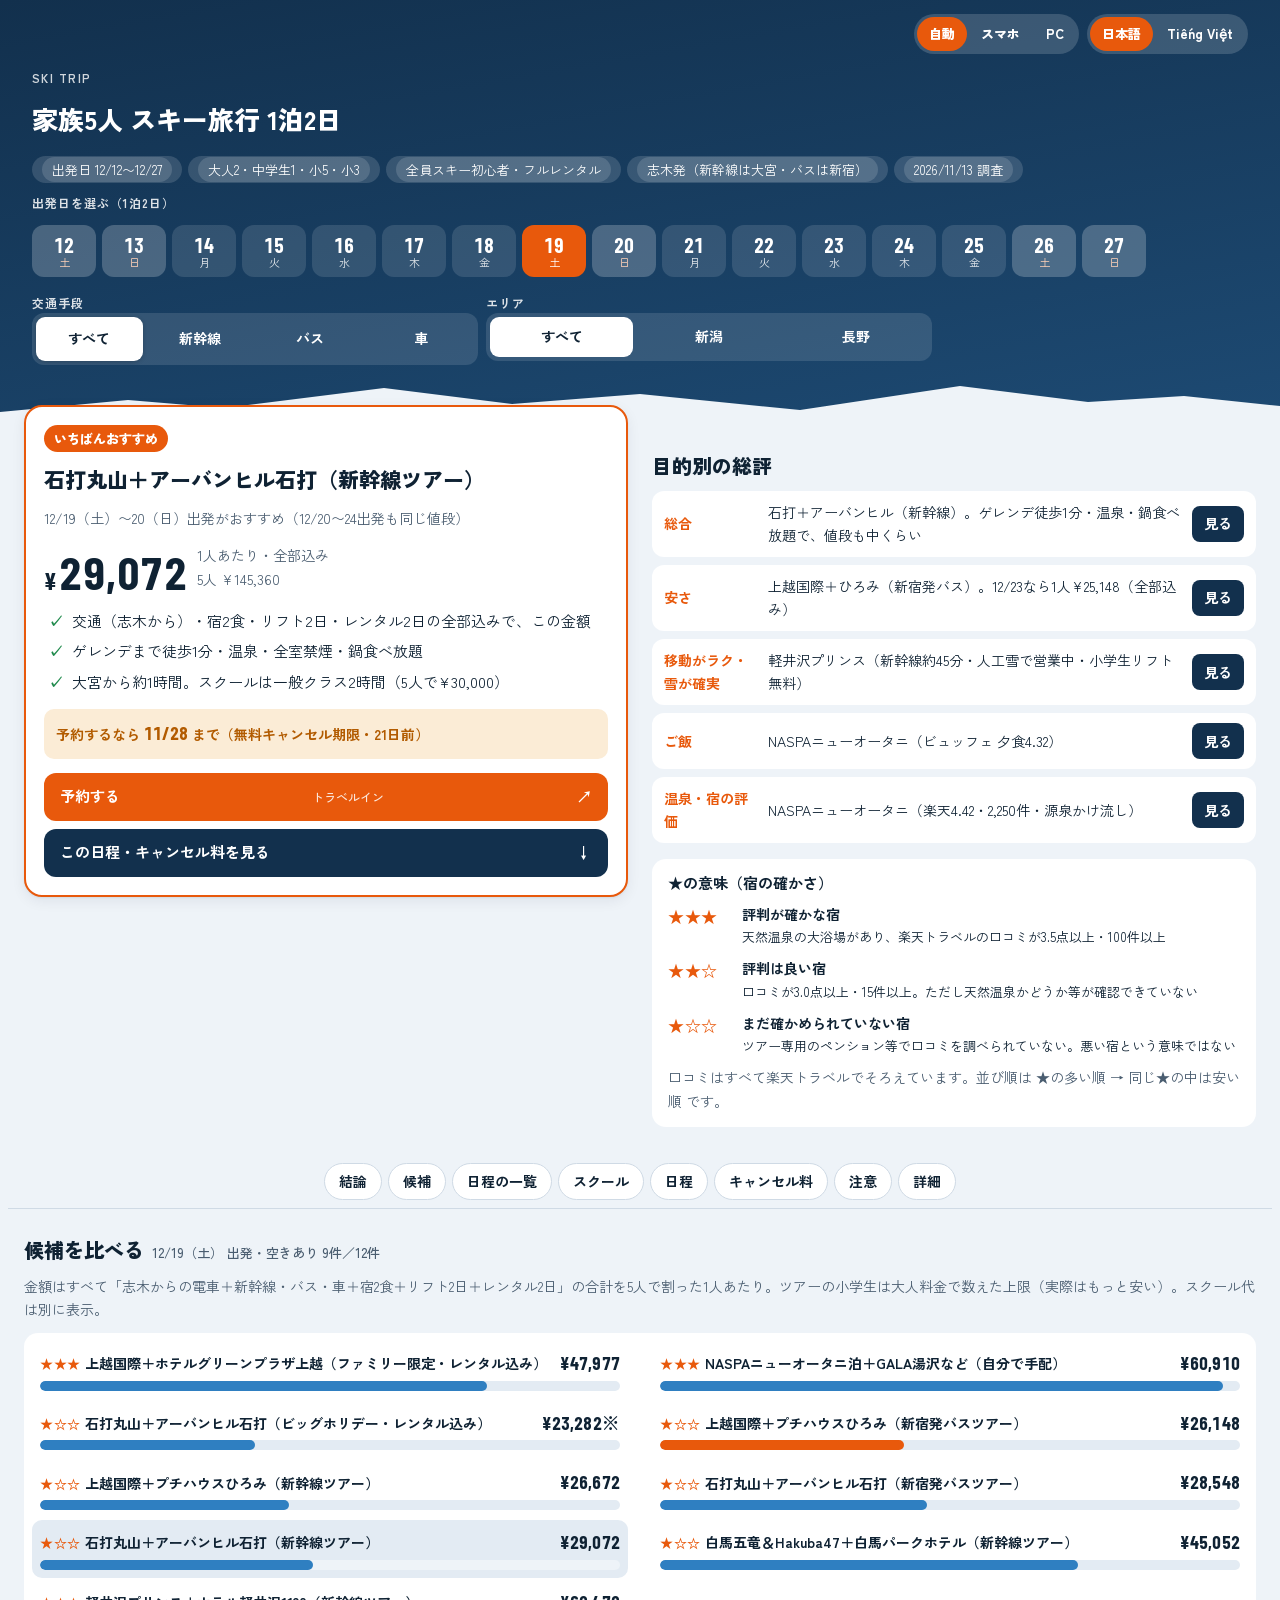
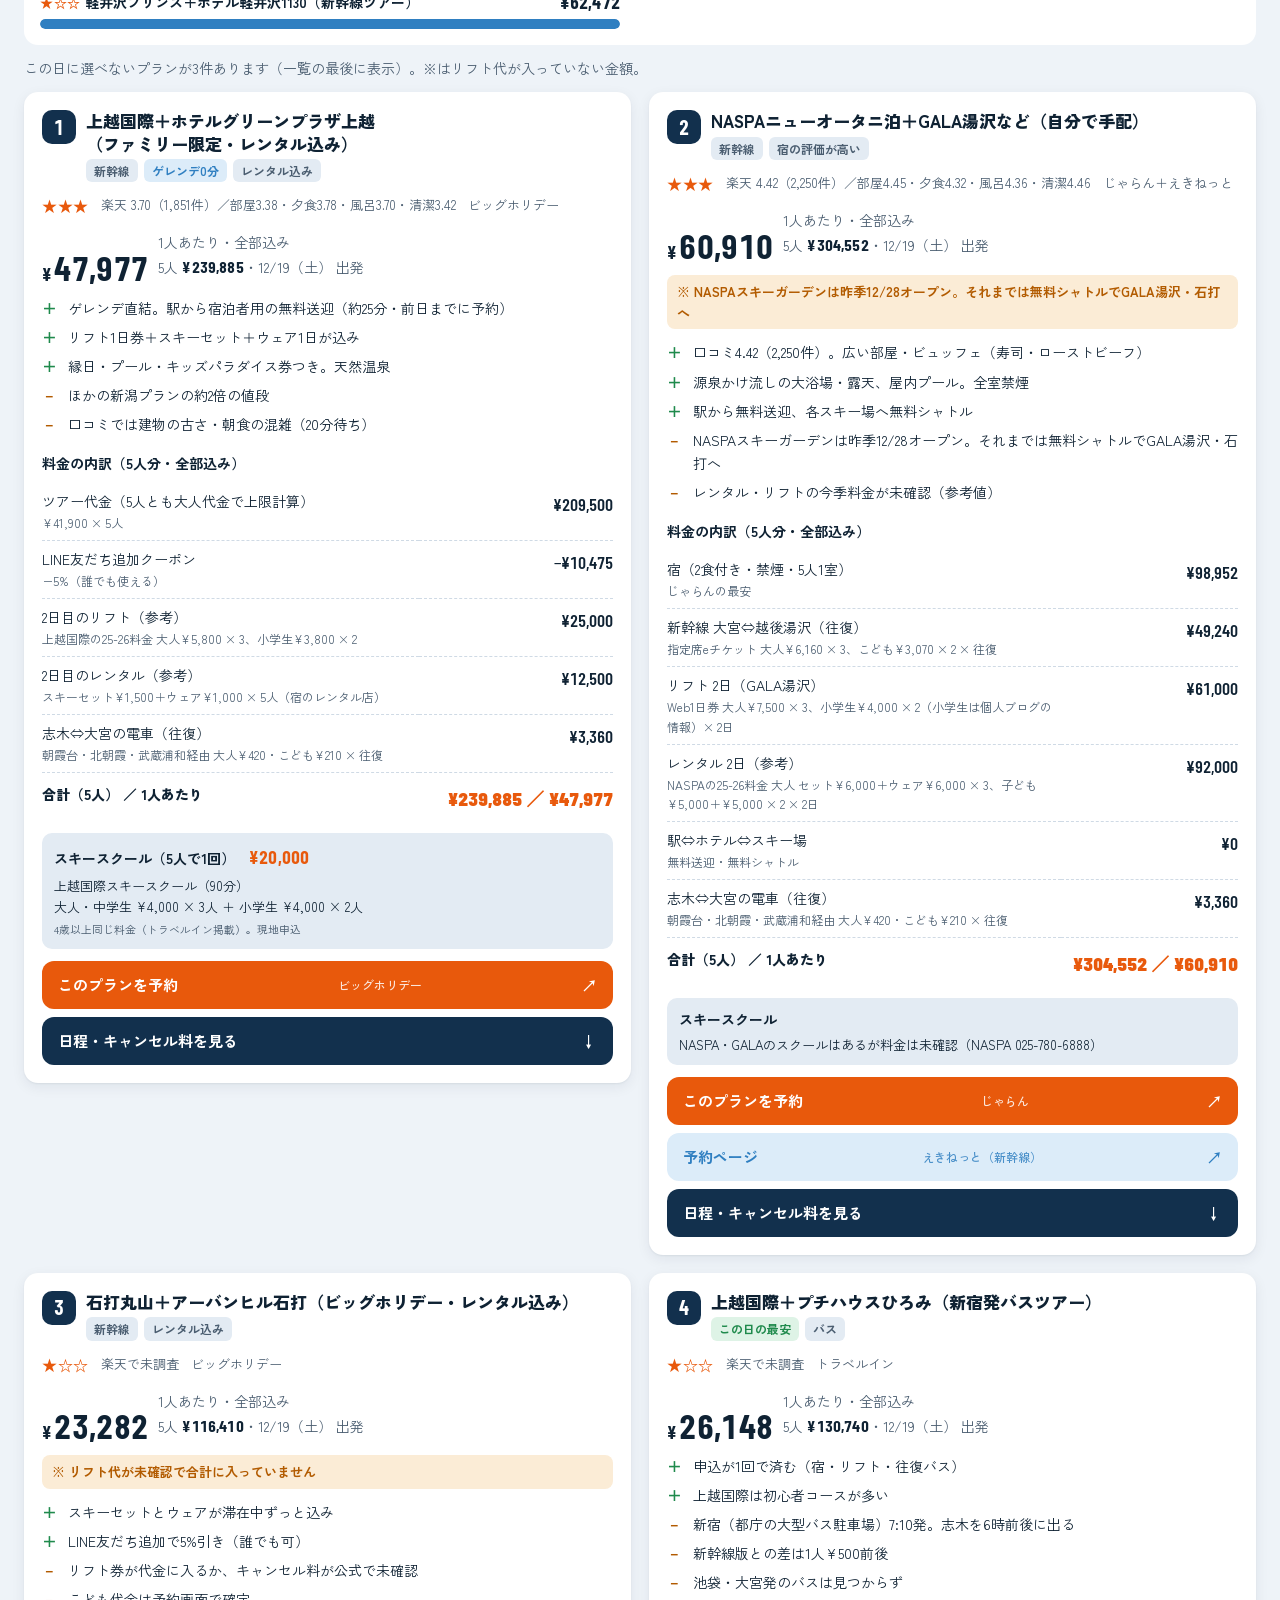
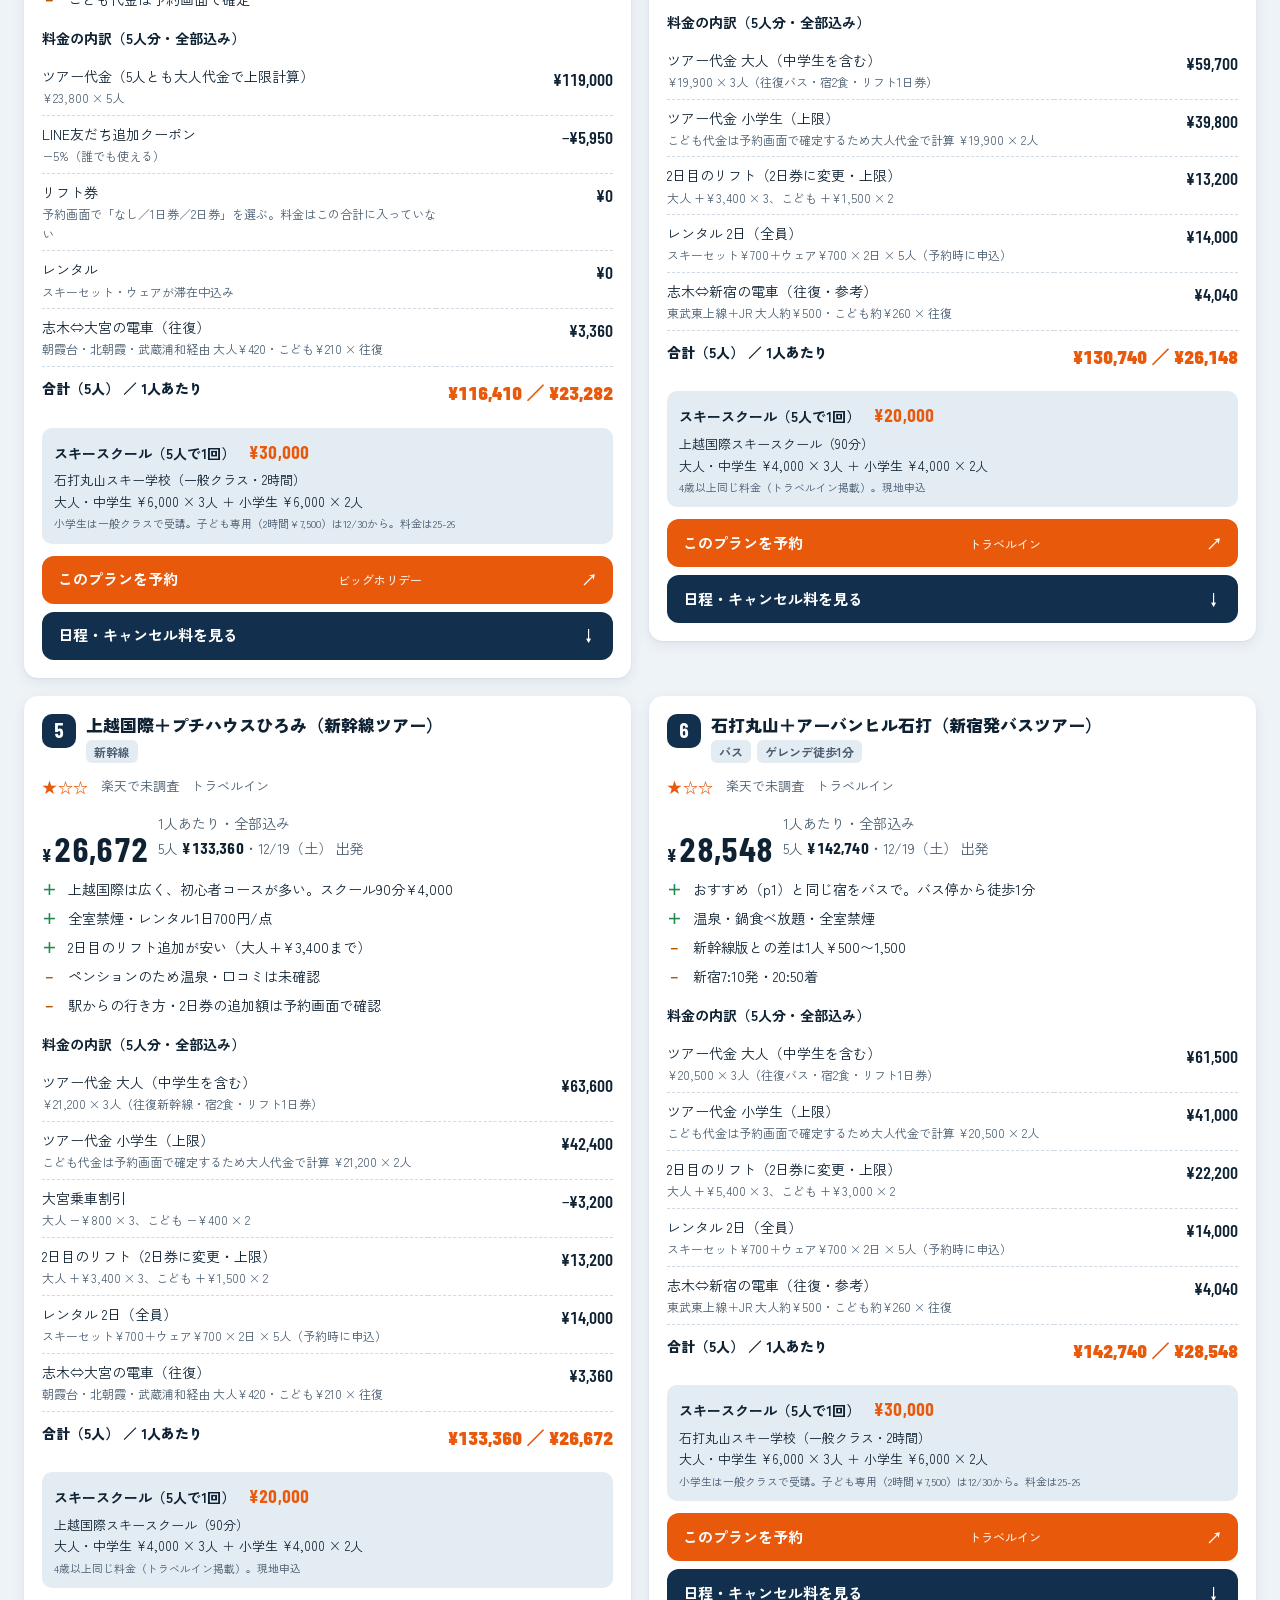
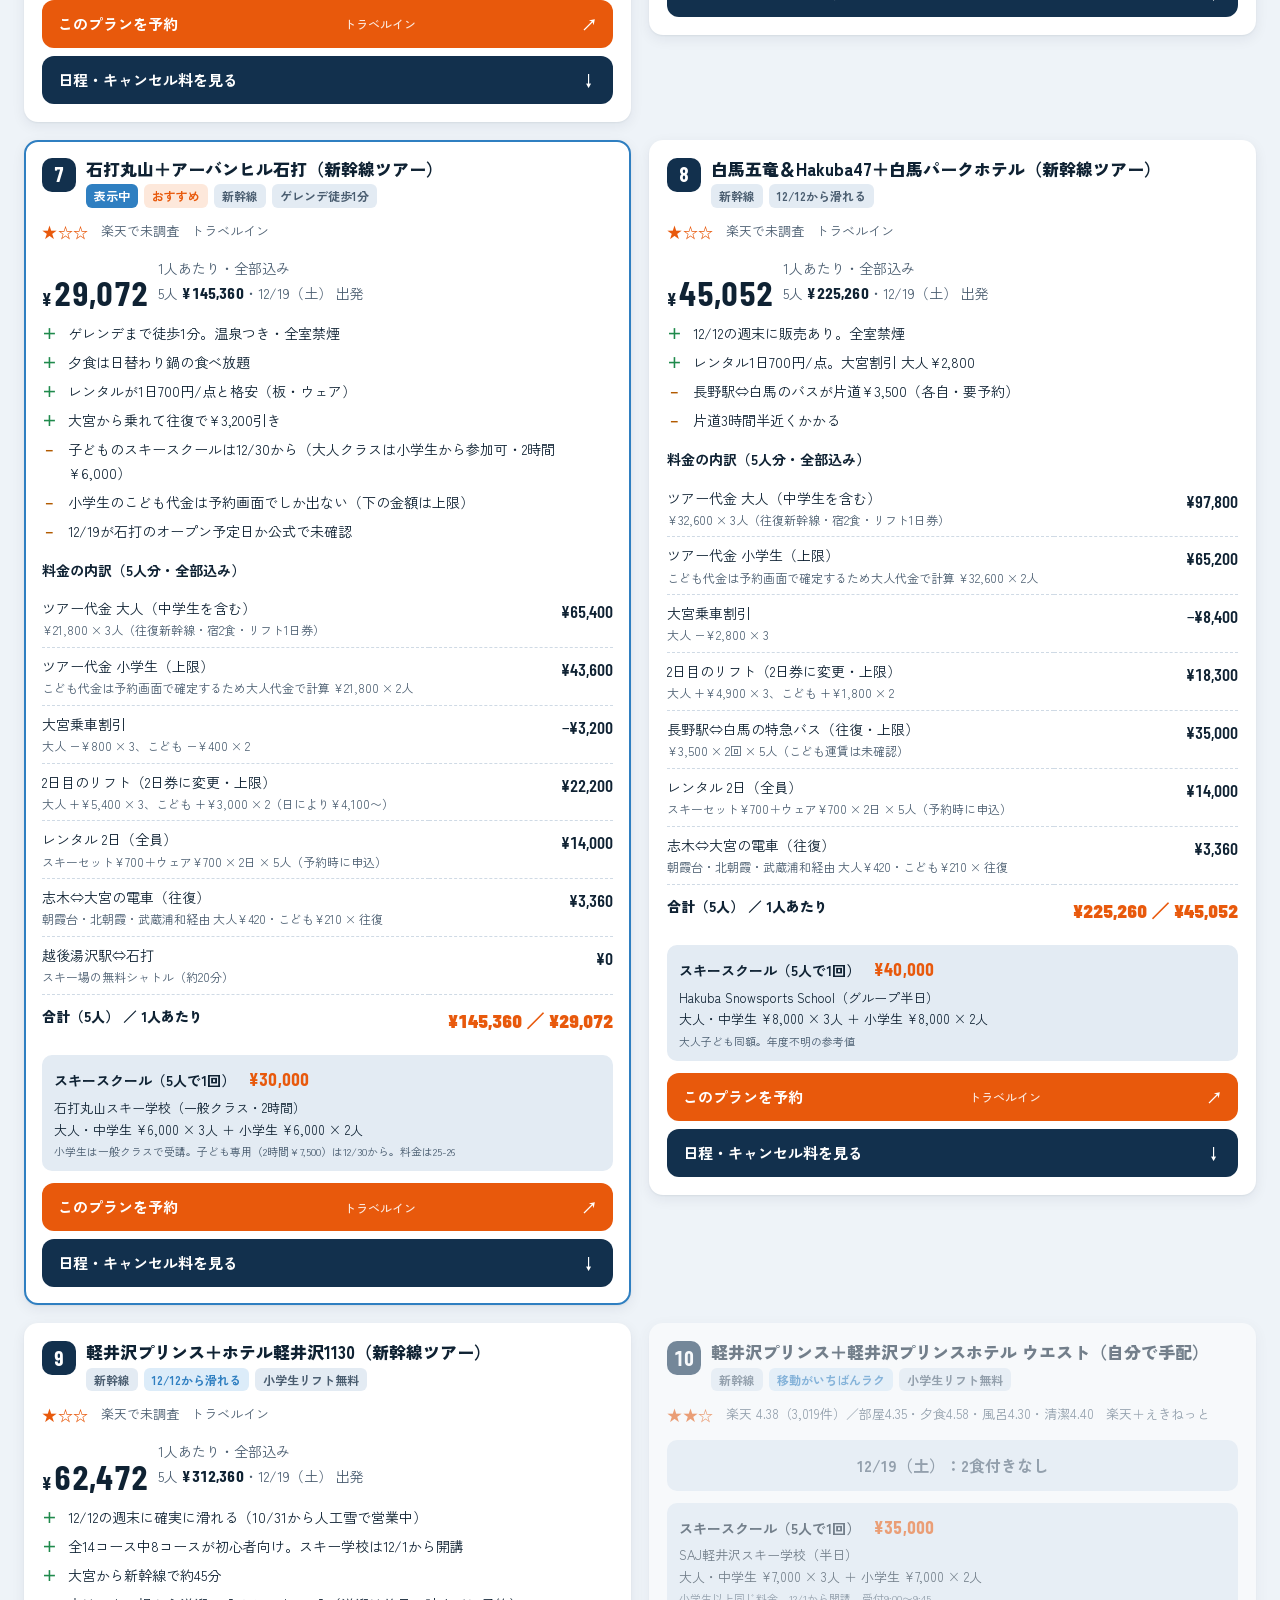
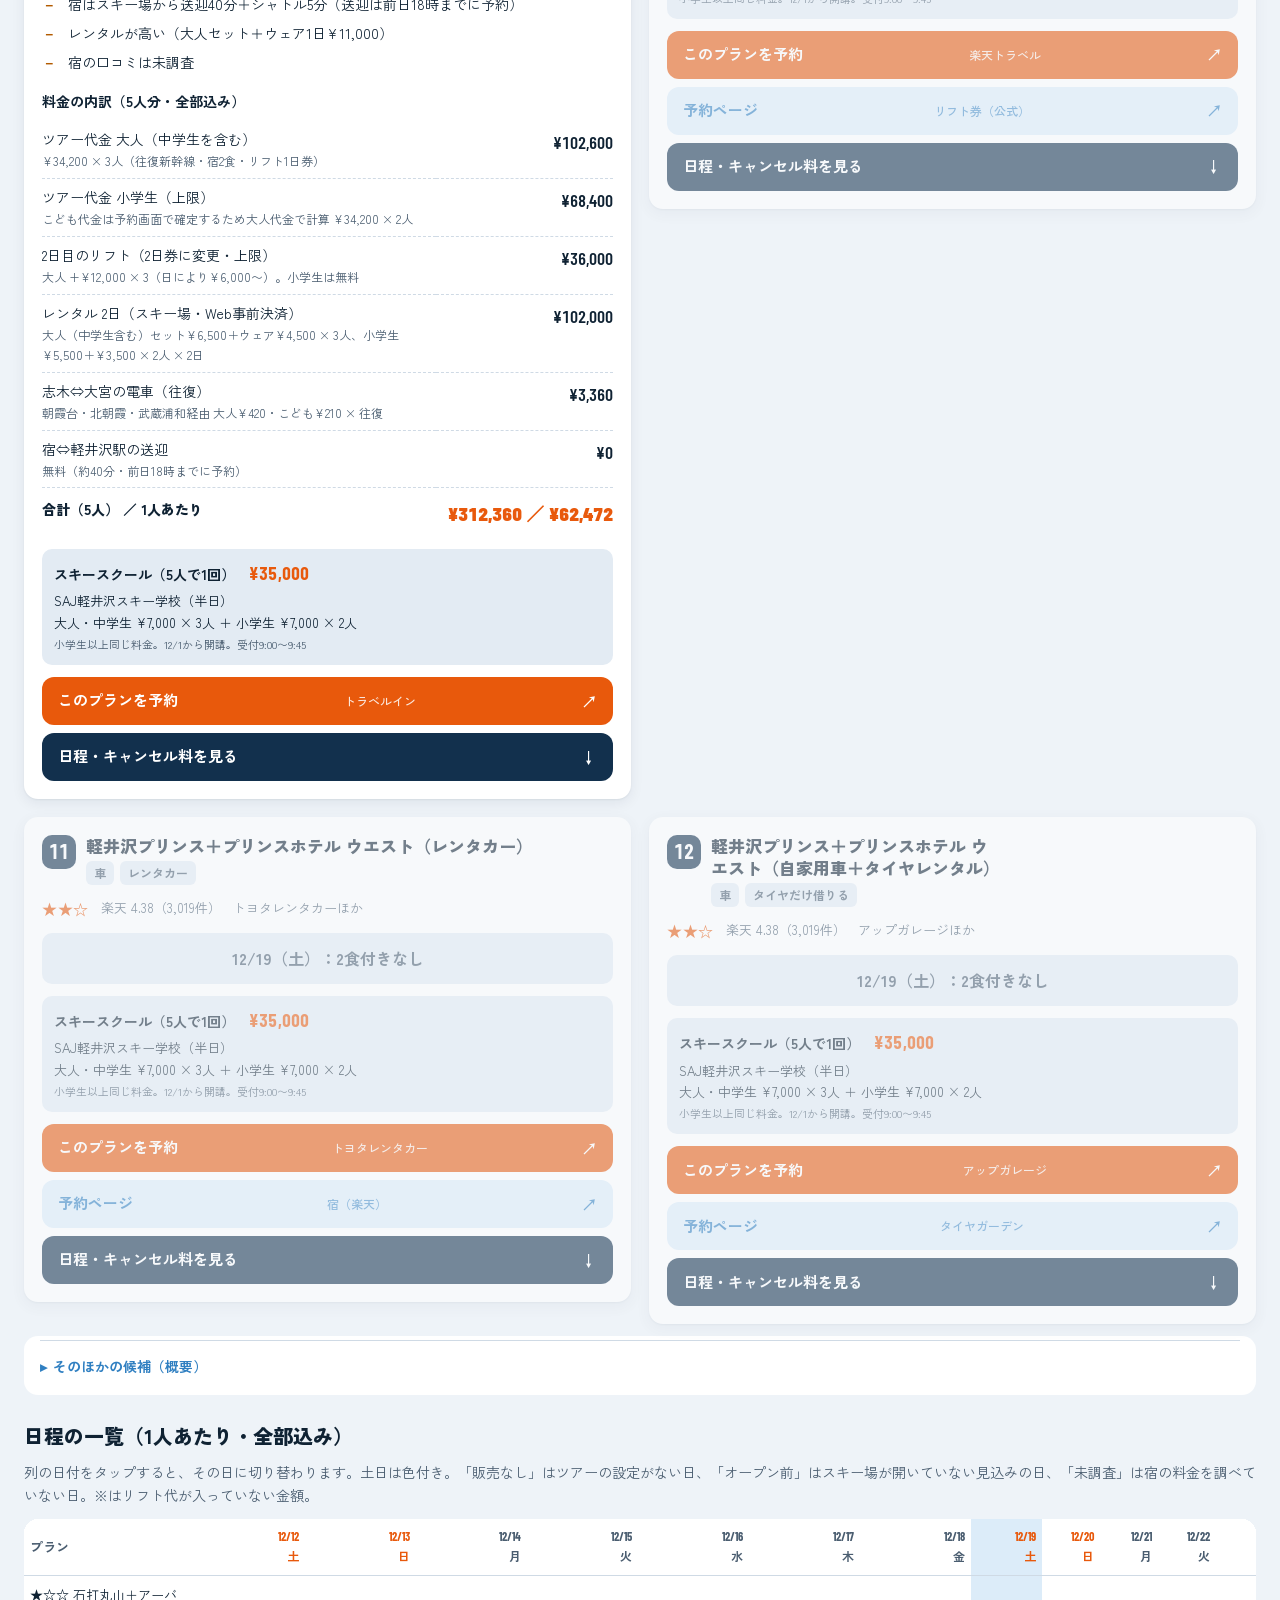
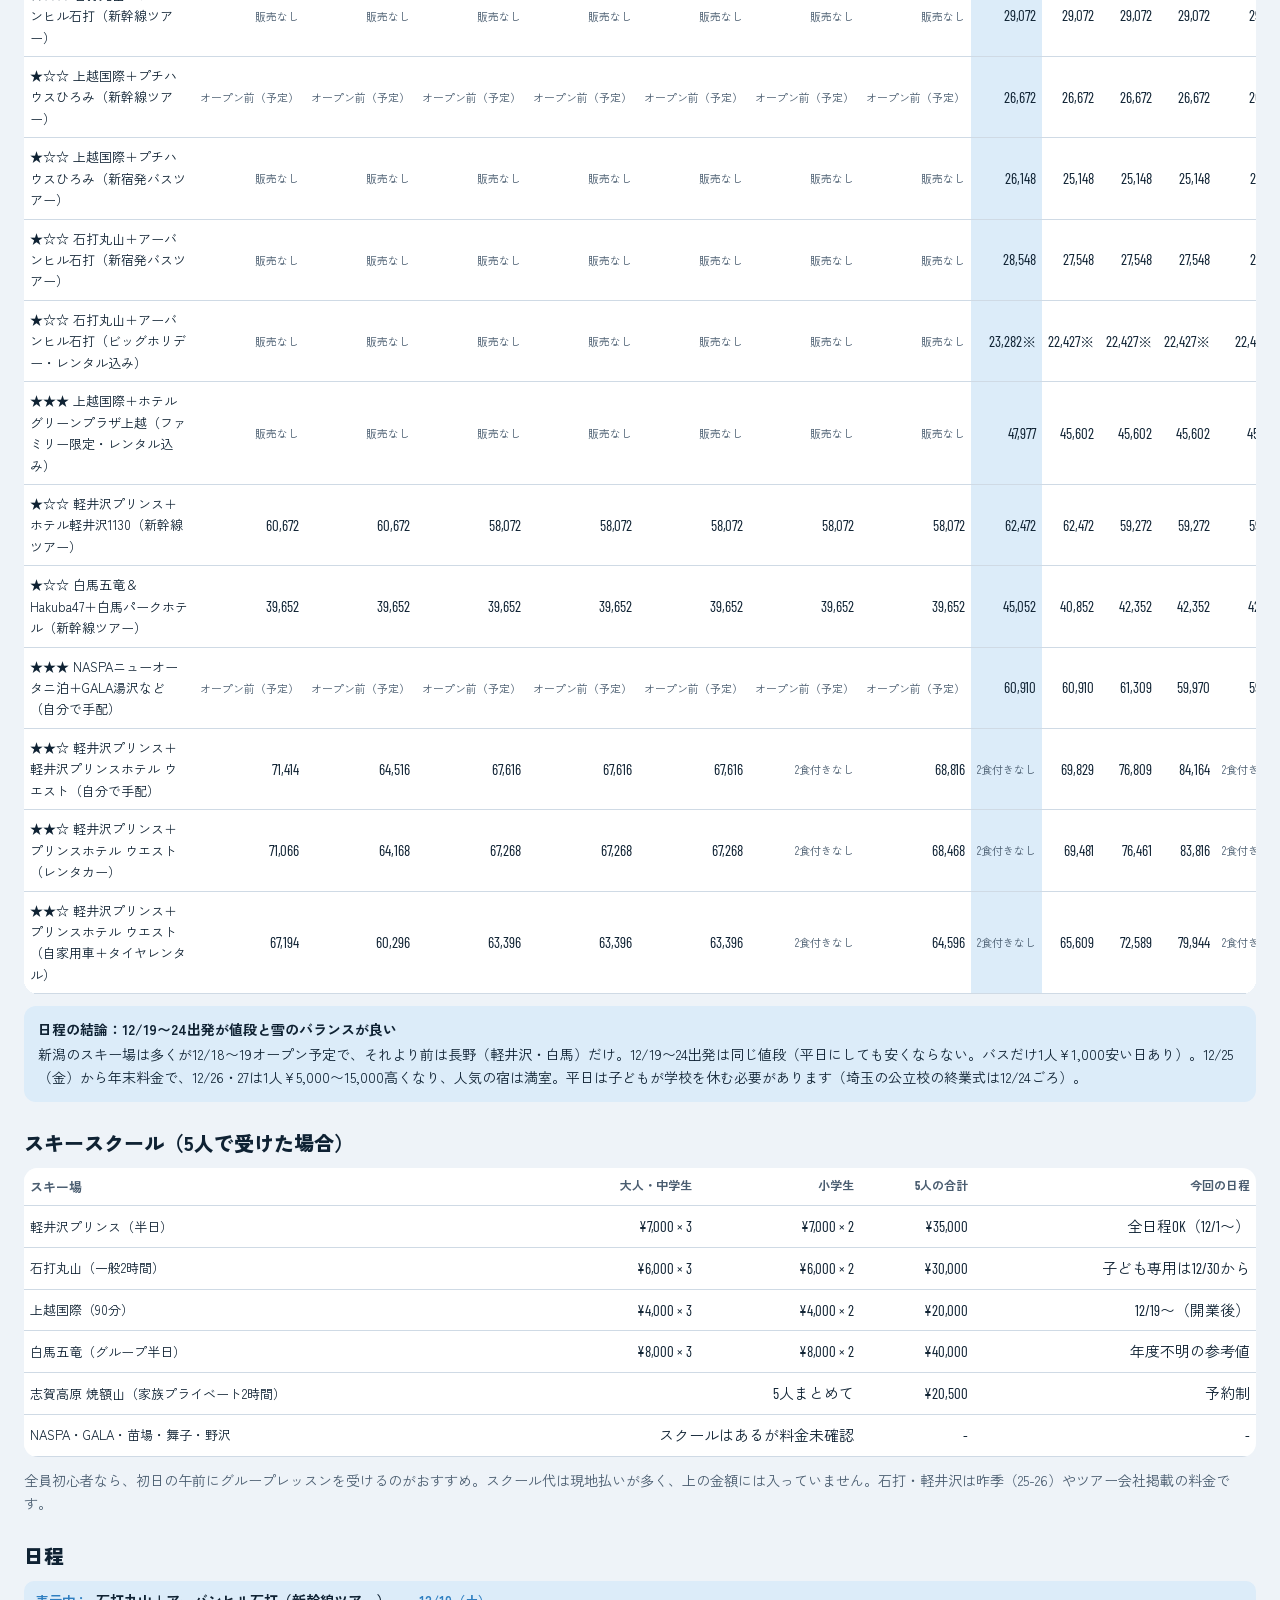
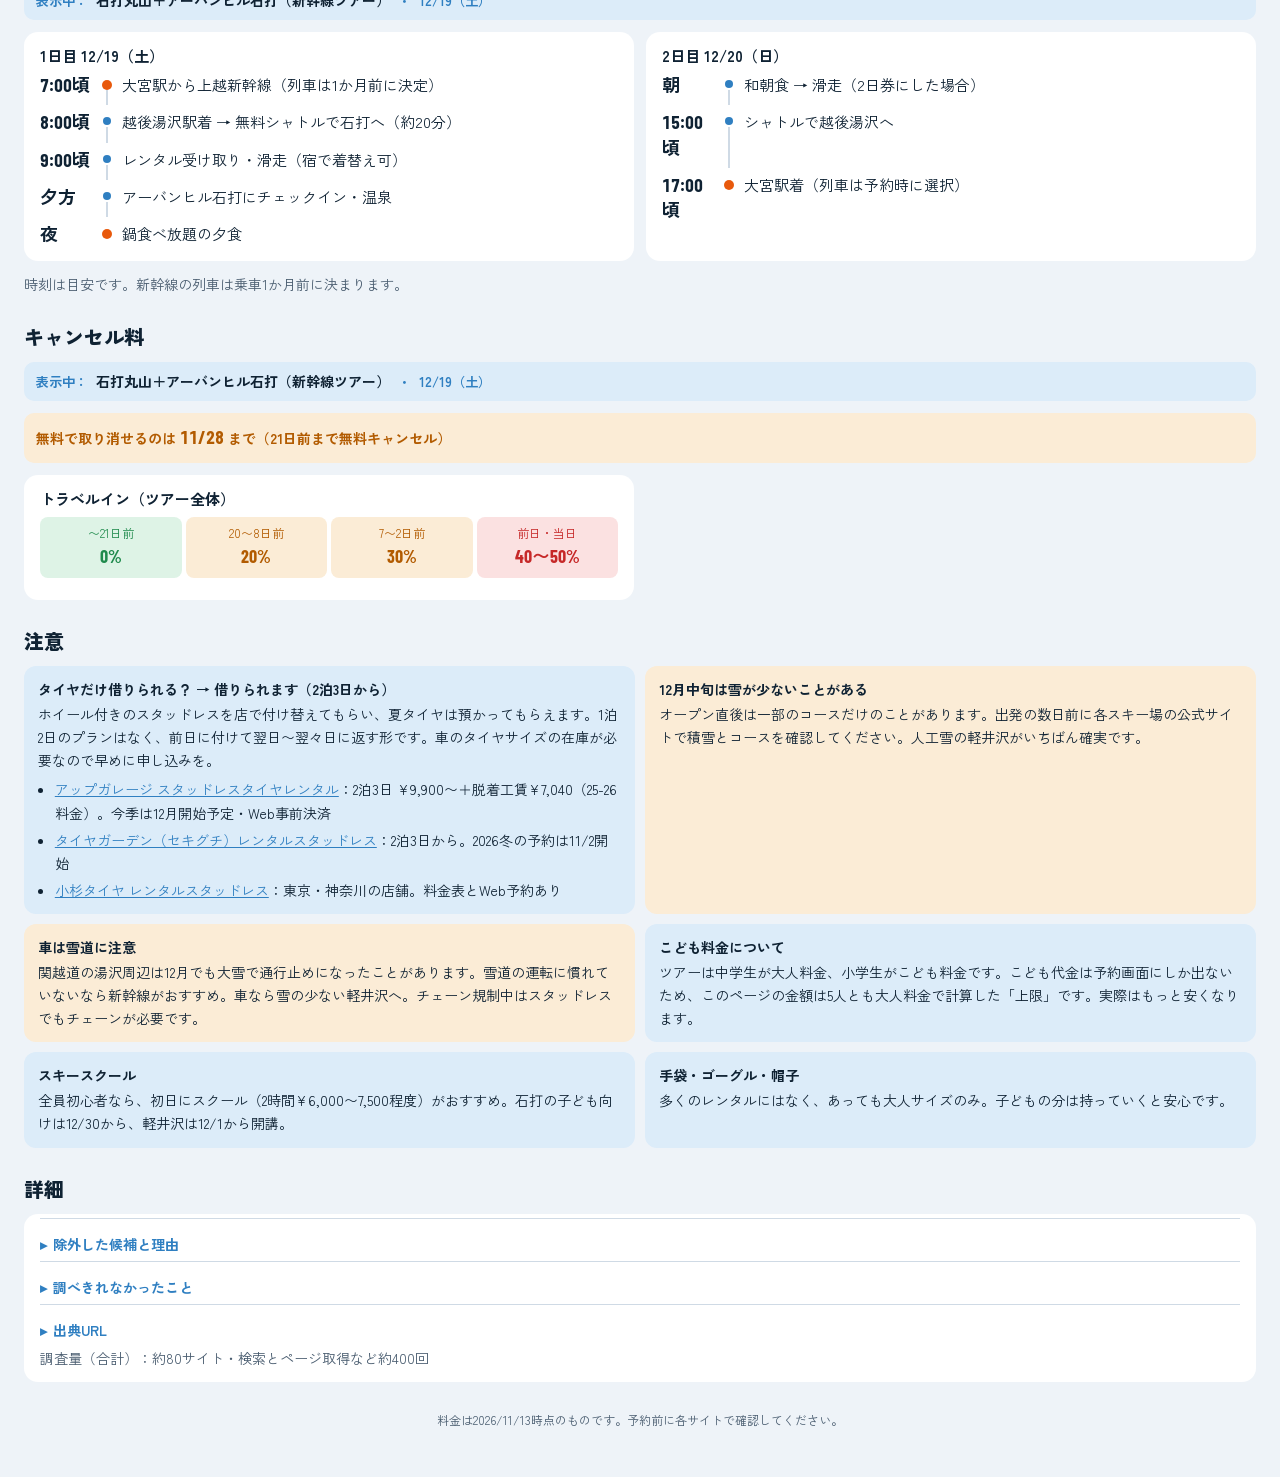
==== commit b8a443e9: "出発日ごとの全部込み料金、PC/スマホ切り替え、スクール・タイヤレンタル・★の説明を追加 Co-Authored-By: Claude Opus 5.5 <noreply@anthropic.com>" ====
--- a/site/index.html
+++ b/site/index.html
@@ -1,9 +1,9 @@
 <!doctype html>
 <html lang="ja" data-lang="ja">
 <head>
-<title>スキー旅行 家族5人 12月中旬</title>
+<meta charset="utf-8">
+<title>スキー旅行 家族5人 12月</title>
 <meta name="robots" content="noindex,nofollow">
-<meta charset="utf-8">
 <meta name="viewport" content="width=device-width,initial-scale=1,viewport-fit=cover">
 <meta name="claude:viewport-fit-sides" content="cover">
 <link rel="preconnect" href="https://fonts.googleapis.com">
@@ -281,401 +281,536 @@
   summary::before, .bar .fill { transition: none; }
   html { scroll-behavior: auto; }
 }
-
-/* 言語の切り替え */
+body { margin: 0; }
+/* ---- 追加：言語・表示切り替え・日付選択 ---- */
 html[data-lang="ja"] .l-vi, html[data-lang="vi"] .l-ja { display: none; }
-.langs { position: absolute; top: 14px; right: max(16px, env(safe-area-inset-right, 0px)); z-index: 2; display: flex; gap: 4px; background: rgba(255,255,255,.16); border-radius: 999px; padding: 3px; }
-.langs button { border: 0; background: transparent; color: var(--night-ink); font-weight: 900; font-size: 14px; min-height: 36px; min-width: 52px; border-radius: 999px; cursor: pointer; }
-.langs button[aria-pressed="true"] { background: var(--accent); color: var(--accent-ink); }
-.areas { display: grid; grid-template-columns: repeat(3, 1fr); gap: 4px; background: rgba(255,255,255,.12); border-radius: 12px; padding: 4px; position: relative; z-index: 1; margin-top: 6px; }
+html[data-lang="vi"] body { font-family: "Noto Sans", system-ui, -apple-system, "Segoe UI", sans-serif; }
+[hidden] { display: none !important; }
+.hero-band { padding-top: 14px; }
+.topbar { display: flex; justify-content: flex-end; gap: 8px; flex-wrap: wrap; position: relative; z-index: 2; }
+.seg { display: flex; gap: 2px; background: rgba(255,255,255,.16); border-radius: 999px; padding: 3px; }
+.seg button { border: 0; background: transparent; color: var(--night-ink); font-weight: 900; font-size: 13px; min-height: 34px; padding: 0 12px; border-radius: 999px; cursor: pointer; }
+.seg button[aria-pressed="true"] { background: var(--accent); color: var(--accent-ink); }
+.hero-main { display: flex; flex-direction: column; gap: 10px; }
+.chips { display: flex; gap: 6px; overflow-x: auto; padding: 2px 0 6px; scrollbar-width: thin; position: relative; z-index: 1; }
+.chip { flex: none; width: 50px; min-height: 52px; border: 0; border-radius: 12px; background: rgba(255,255,255,.12); color: var(--night-ink); cursor: pointer; display: flex; flex-direction: column; align-items: center; justify-content: center; line-height: 1.1; }
+.chip b { font-size: 20px; }
+.chip small { font-size: 11px; opacity: .85; }
+.chip.we { background: rgba(255,255,255,.22); }
+.chip.we small { color: #ffd2b8; opacity: 1; }
+.chip[aria-pressed="true"] { background: var(--accent); color: var(--accent-ink); }
+.chip[aria-pressed="true"] small { color: inherit; }
+.filters { display: grid; gap: 8px; }
+.areas { display: grid; grid-template-columns: repeat(3, 1fr); gap: 4px; background: rgba(255,255,255,.12); border-radius: 12px; padding: 4px; position: relative; z-index: 1; }
 .area { border: 0; background: transparent; color: var(--night-ink); min-height: 40px; border-radius: 9px; font-weight: 700; font-size: 14px; cursor: pointer; }
 .area[aria-pressed="true"] { background: var(--surface); color: var(--ink); }
-.stars { color: var(--accent); letter-spacing: .05em; }
+.toprow { display: flex; flex-direction: column; gap: 28px; }
+.stars { color: var(--accent); letter-spacing: .04em; white-space: nowrap; }
+.meta { display: flex; flex-wrap: wrap; gap: 4px 12px; font-size: 13px; color: var(--ink-2); margin: 0; }
+.meta .stars { font-size: 15px; }
+.status { background: var(--surface-2); color: var(--ink-2); border-radius: 10px; padding: 12px; font-weight: 700; text-align: center; }
+.card.off { opacity: .55; }
+.card.off .bd, .card.off .pc { display: none; }
+.warn-line { background: var(--warn-soft); color: var(--warn); border-radius: 8px; padding: 6px 10px; font-size: 13px; font-weight: 700; }
+.price-unit b { color: var(--ink); font-size: 16px; }
+.bd h4 { margin: 4px 0 0; font-size: 14px; }
+.breakdown tr.total td:last-child { font-size: 19px; }
+.school { background: var(--surface-2); border-radius: 10px; padding: 10px 12px; font-size: 13px; }
+.school b { display: block; font-size: 14px; margin-bottom: 2px; }
+.school b .num { color: var(--accent); font-size: 18px; }
+.school small { color: var(--ink-2); }
+/* 日程を見るボタン：予約ボタンと色を分ける */
+.btn.show { background: var(--night); color: var(--night-ink); }
+.btn.show::after { content: "↓"; }
 .goals { display: flex; flex-direction: column; gap: 8px; }
-.goal { background: var(--surface); border-radius: 12px; padding: 10px 12px; display: grid; grid-template-columns: 92px 1fr auto; gap: 8px; align-items: center; font-size: 14px; }
+.goal { background: var(--surface); border-radius: 12px; padding: 10px 12px; display: grid; grid-template-columns: 96px 1fr auto; gap: 8px; align-items: center; font-size: 14px; }
 .goal b { color: var(--accent); }
-.link { border: 0; background: var(--ice-soft); color: var(--ice); font-weight: 700; border-radius: 8px; min-height: 36px; padding: 0 12px; cursor: pointer; }
+.link { border: 0; background: var(--night); color: var(--night-ink); font-weight: 700; border-radius: 8px; min-height: 36px; padding: 0 12px; cursor: pointer; }
+.starbox { background: var(--surface); border-radius: var(--radius); padding: 14px 16px; display: flex; flex-direction: column; gap: 10px; margin-top: 4px; }
+.starbox h3 { font-size: 15px; }
+.srow { display: grid; grid-template-columns: 64px 1fr; gap: 10px; font-size: 13px; align-items: start; }
+.srow .stars { font-size: 16px; }
+.srow b { display: block; font-size: 14px; }
+.bar .name { display: block; }
+.bar .name .stars { font-size: 13px; }
 .tablewrap { overflow-x: auto; background: var(--surface); border-radius: var(--radius); }
 .cmp { width: 100%; border-collapse: collapse; font-size: 13px; }
 .cmp th, .cmp td { padding: 8px 6px; border-bottom: 1px solid var(--line); text-align: right; white-space: nowrap; font-family: var(--font-num); font-size: 15px; }
-.cmp th:first-child, .cmp td:first-child { text-align: left; white-space: normal; font-family: var(--font-body); font-size: 13px; }
-.cmp th { font-size: 12px; color: var(--ink-2); }
-.hero-band { padding-top: 64px; }
-.plan-block[hidden], .verdict[hidden], .card[hidden], .bar[hidden], section[hidden] { display: none !important; }
-.bd h4, .dt h4 { margin: 4px 0 0; font-size: 14px; }
-.dt table { width: 100%; border-collapse: collapse; font-size: 13px; margin-top: 6px; }
-.dt th, .dt td { padding: 6px 4px; border-bottom: 1px solid var(--line); text-align: center; }
-.dt th { font-size: 12px; color: var(--ink-2); font-weight: 700; }
-.dt td { font-family: var(--font-num); font-size: 15px; font-weight: 600; }
-.dt td.na { font-family: var(--font-body); font-size: 11px; color: var(--ink-2); font-weight: 400; }
-.dt td.best { color: var(--accent); }
-#dates .cmp { min-width: 600px; }
-#dates .cmp td:first-child { min-width: 150px; }
+.cmp th:first-child, .cmp td:first-child { text-align: left; white-space: normal; font-family: var(--font-body); font-size: 13px; min-width: 170px; position: sticky; left: 0; background: var(--surface); }
+.cmp th { font-size: 12px; color: var(--ink-2); cursor: pointer; }
+.cmp th.we { color: var(--accent); }
 .cmp td.na { font-family: var(--font-body); font-size: 11px; color: var(--ink-2); }
-.dt td.main { background: var(--ice-soft); }
-.school { background: var(--surface-2); border-radius: 10px; padding: 10px 12px; font-size: 13px; }
-.school b { display: block; font-size: 14px; margin-bottom: 2px; }
-@media (min-width: 960px) {
-  .wrap { max-width: 1120px; }
-  .hero-band > div { max-width: 760px; }
-  .verdict { max-width: 760px; }
-  .cards { display: grid; grid-template-columns: repeat(2, minmax(0, 1fr)); align-items: start; }
-  .goals { display: grid; grid-template-columns: repeat(2, minmax(0, 1fr)); }
-  #schedule .plan-block, #cancel .plan-block { display: grid; grid-template-columns: repeat(2, minmax(0, 1fr)); gap: 12px; }
-}
-html[data-lang="vi"] body { font-family: "Noto Sans", system-ui, -apple-system, "Segoe UI", sans-serif; }
+.cmp .sel { background: var(--ice-soft); }
+.cmp td.lo { color: var(--accent); font-weight: 700; }
+.sch td { white-space: normal; }
+.links { margin: 6px 0 0; padding-left: 1.2em; display: flex; flex-direction: column; gap: 4px; }
+.links li { overflow-wrap: anywhere; }
+.deadline:empty { display: none; }
+
+/* ---- PC表示（自動で幅960px以上、または「PC」を選んだとき） ---- */
+html.view-pc .wrap { max-width: 1480px; padding-left: 24px; padding-right: 24px; }
+html.view-pc .hero-band { margin-left: -24px; margin-right: -24px; padding-left: 32px; padding-right: 32px; }
+html.view-pc .filters { grid-template-columns: 1fr 1fr; max-width: 900px; }
+html.view-pc .toprow { display: grid; grid-template-columns: minmax(0, 1fr) minmax(0, 1fr); gap: 24px; align-items: start; }
+html.view-pc .verdict { margin-top: -48px; }
+html.view-pc .cards { display: grid; grid-template-columns: repeat(auto-fill, minmax(420px, 1fr)); align-items: start; gap: 18px; }
+html.view-pc .bars { display: grid; grid-template-columns: repeat(2, minmax(0, 1fr)); column-gap: 24px; }
+html.view-pc #schedule .plan-block, html.view-pc #cancel .plan-block { display: grid; grid-template-columns: repeat(2, minmax(0, 1fr)); gap: 12px; }
+html.view-pc #cancel .plan-block .deadline { grid-column: 1 / -1; }
+html.view-pc .notes { display: grid; grid-template-columns: repeat(2, minmax(0, 1fr)); gap: 10px; }
+html.view-pc .toc { justify-content: center; }
+html.view-pc .chip { width: 64px; }
+html.view-sp .wrap { max-width: 480px; }
+
 </style>
 
 </head>
 <body>
 <div class="wrap">
   <header class="hero-band">
-    <div class="langs" role="group" aria-label="Language"><button type="button" data-lang="ja" aria-pressed="true">日本語</button><button type="button" data-lang="vi" aria-pressed="false">Tiếng Việt</button></div>
-    <div>
+    <div class="topbar">
+      <div class="seg" role="group" aria-label="表示"><button type="button" data-view="auto" aria-pressed="true"><span class="l-ja">自動</span><span class="l-vi" lang="vi">Tự động</span></button><button type="button" data-view="sp" aria-pressed="false"><span class="l-ja">スマホ</span><span class="l-vi" lang="vi">Điện thoại</span></button><button type="button" data-view="pc" aria-pressed="false">PC</button></div>
+      <div class="seg langs" role="group" aria-label="Language"><button type="button" data-lang="ja" aria-pressed="true">日本語</button><button type="button" data-lang="vi" aria-pressed="false">Tiếng Việt</button></div>
+    </div>
+    <div class="hero-main">
       <div class="eyebrow">SKI TRIP</div>
       <h1><span class="l-ja">家族5人 スキー旅行 1泊2日</span><span class="l-vi" lang="vi">Chuyến trượt tuyết gia đình 5 người, 2 ngày 1 đêm</span></h1>
       <div class="trip-meta">
-        <span><span class="l-ja">12月中旬〜下旬（12/12・16・19・23・26を比較）</span><span class="l-vi" lang="vi">Tháng 12 (so sánh 12, 16, 19, 23, 26/12)</span></span>
+        <span><span class="l-ja">出発日 12/12〜12/27</span><span class="l-vi" lang="vi">Ngày đi 12/12 – 27/12</span></span>
         <span><span class="l-ja">大人2・中学生1・小5・小3</span><span class="l-vi" lang="vi">2 người lớn, 1 THCS, lớp 5, lớp 3</span></span>
         <span><span class="l-ja">全員スキー初心者・フルレンタル</span><span class="l-vi" lang="vi">Tất cả mới tập, thuê đồ đầy đủ</span></span>
-        <span><span class="l-ja">志木発／新幹線は大宮から</span><span class="l-vi" lang="vi">Từ Shiki / tàu từ Omiya</span></span>
+        <span><span class="l-ja">志木発（新幹線は大宮・バスは新宿）</span><span class="l-vi" lang="vi">Từ Shiki (tàu từ Omiya, xe buýt từ Shinjuku)</span></span>
         <span><span class="l-ja">2026/11/13 調査</span><span class="l-vi" lang="vi">Khảo sát 13/11/2026</span></span>
       </div>
-    </div>
-    <div>
-      <div class="mode-label" id="mode-label"><span class="l-ja">交通手段で選ぶ</span><span class="l-vi" lang="vi">Chọn phương tiện</span></div>
-      <div class="modes" role="group" aria-labelledby="mode-label"><button class="mode" type="button" data-mode="all" aria-pressed="true"><span class="l-ja">すべて</span><span class="l-vi" lang="vi">Tất cả</span><small>11<span class="l-ja">件</span><span class="l-vi" lang="vi"> gói</span></small></button>
-        <button class="mode" type="button" data-mode="train" aria-pressed="false"><span class="l-ja">新幹線</span><span class="l-vi" lang="vi">Tàu</span><small>¥20,560〜</small></button>
-        <button class="mode" type="button" data-mode="bus" aria-pressed="false"><span class="l-ja">バス</span><span class="l-vi" lang="vi">Xe buýt</span><small>¥19,900〜</small></button>
-        <button class="mode" type="button" data-mode="car" aria-pressed="false"><span class="l-ja">車</span><span class="l-vi" lang="vi">Ô tô</span><small>¥46,166〜</small></button></div>
-      <div class="mode-label" style="margin-top:10px"><span class="l-ja">エリアで選ぶ</span><span class="l-vi" lang="vi">Chọn khu vực</span></div>
-      <div class="areas" role="group"><button class="area" type="button" data-area="all" aria-pressed="true"><span class="l-ja">すべて</span><span class="l-vi" lang="vi">Tất cả</span></button><button class="area" type="button" data-area="niigata" aria-pressed="false"><span class="l-ja">新潟</span><span class="l-vi" lang="vi">Niigata</span></button><button class="area" type="button" data-area="nagano" aria-pressed="false"><span class="l-ja">長野</span><span class="l-vi" lang="vi">Nagano</span></button></div>
+      <div class="mode-label"><span class="l-ja">出発日を選ぶ（1泊2日）</span><span class="l-vi" lang="vi">Chọn ngày đi (2 ngày 1 đêm)</span></div>
+      <div class="chips" role="group"><button class="chip we" type="button" data-date="1212" aria-pressed="false"><b class="num">12</b><small><span class="l-ja">土</span><span class="l-vi" lang="vi">T7</span></small></button><button class="chip we" type="button" data-date="1213" aria-pressed="false"><b class="num">13</b><small><span class="l-ja">日</span><span class="l-vi" lang="vi">CN</span></small></button><button class="chip" type="button" data-date="1214" aria-pressed="false"><b class="num">14</b><small><span class="l-ja">月</span><span class="l-vi" lang="vi">T2</span></small></button><button class="chip" type="button" data-date="1215" aria-pressed="false"><b class="num">15</b><small><span class="l-ja">火</span><span class="l-vi" lang="vi">T3</span></small></button><button class="chip" type="button" data-date="1216" aria-pressed="false"><b class="num">16</b><small><span class="l-ja">水</span><span class="l-vi" lang="vi">T4</span></small></button><button class="chip" type="button" data-date="1217" aria-pressed="false"><b class="num">17</b><small><span class="l-ja">木</span><span class="l-vi" lang="vi">T5</span></small></button><button class="chip" type="button" data-date="1218" aria-pressed="false"><b class="num">18</b><small><span class="l-ja">金</span><span class="l-vi" lang="vi">T6</span></small></button><button class="chip we" type="button" data-date="1219" aria-pressed="false"><b class="num">19</b><small><span class="l-ja">土</span><span class="l-vi" lang="vi">T7</span></small></button><button class="chip we" type="button" data-date="1220" aria-pressed="false"><b class="num">20</b><small><span class="l-ja">日</span><span class="l-vi" lang="vi">CN</span></small></button><button class="chip" type="button" data-date="1221" aria-pressed="false"><b class="num">21</b><small><span class="l-ja">月</span><span class="l-vi" lang="vi">T2</span></small></button><button class="chip" type="button" data-date="1222" aria-pressed="false"><b class="num">22</b><small><span class="l-ja">火</span><span class="l-vi" lang="vi">T3</span></small></button><button class="chip" type="button" data-date="1223" aria-pressed="false"><b class="num">23</b><small><span class="l-ja">水</span><span class="l-vi" lang="vi">T4</span></small></button><button class="chip" type="button" data-date="1224" aria-pressed="false"><b class="num">24</b><small><span class="l-ja">木</span><span class="l-vi" lang="vi">T5</span></small></button><button class="chip" type="button" data-date="1225" aria-pressed="false"><b class="num">25</b><small><span class="l-ja">金</span><span class="l-vi" lang="vi">T6</span></small></button><button class="chip we" type="button" data-date="1226" aria-pressed="false"><b class="num">26</b><small><span class="l-ja">土</span><span class="l-vi" lang="vi">T7</span></small></button><button class="chip we" type="button" data-date="1227" aria-pressed="false"><b class="num">27</b><small><span class="l-ja">日</span><span class="l-vi" lang="vi">CN</span></small></button></div>
+      <div class="filters">
+        <div><div class="mode-label"><span class="l-ja">交通手段</span><span class="l-vi" lang="vi">Phương tiện</span></div>
+          <div class="modes" role="group"><button class="mode" type="button" data-mode="all" aria-pressed="true"><span class="l-ja">すべて</span><span class="l-vi" lang="vi">Tất cả</span></button><button class="mode" type="button" data-mode="train" aria-pressed="false"><span class="l-ja">新幹線</span><span class="l-vi" lang="vi">Tàu</span></button><button class="mode" type="button" data-mode="bus" aria-pressed="false"><span class="l-ja">バス</span><span class="l-vi" lang="vi">Xe buýt</span></button><button class="mode" type="button" data-mode="car" aria-pressed="false"><span class="l-ja">車</span><span class="l-vi" lang="vi">Ô tô</span></button></div></div>
+        <div><div class="mode-label"><span class="l-ja">エリア</span><span class="l-vi" lang="vi">Khu vực</span></div>
+          <div class="areas" role="group"><button class="area" type="button" data-area="all" aria-pressed="true"><span class="l-ja">すべて</span><span class="l-vi" lang="vi">Tất cả</span></button><button class="area" type="button" data-area="niigata" aria-pressed="false"><span class="l-ja">新潟</span><span class="l-vi" lang="vi">Niigata</span></button><button class="area" type="button" data-area="nagano" aria-pressed="false"><span class="l-ja">長野</span><span class="l-vi" lang="vi">Nagano</span></button></div></div>
+      </div>
     </div>
     <svg class="ridge" viewBox="0 0 400 44" preserveAspectRatio="none" aria-hidden="true"><path d="M0 44 L0 30 L40 18 L70 26 L120 6 L160 22 L200 12 L250 28 L300 4 L340 20 L370 14 L400 24 L400 44 Z"/></svg>
   </header>
-  
-  <section class="verdict" id="best" data-mode="all" data-plan="p1">
+  <div class="toprow">
+  <section class="verdict" id="best">
     <span class="label"><span class="l-ja">いちばんおすすめ</span><span class="l-vi" lang="vi">Đề xuất số 1</span></span>
     <h2><span class="l-ja">石打丸山＋アーバンヒル石打（新幹線ツアー）</span><span class="l-vi" lang="vi">Ishiuchi Maruyama + Urban Hill Ishiuchi (tour tàu Shinkansen)</span></h2>
-    <p class="muted"><span class="l-ja">12/19（土）〜20（日）</span><span class="l-vi" lang="vi">19/12 (T7) – 20/12 (CN)</span></p>
-    <div class="price-row"><div class="price-big num"><span class="yen">¥</span>21,160</div><div class="price-unit"><span class="l-ja">1人あたり（5人・上限） 総額</span><span class="l-vi" lang="vi">mỗi người · tổng 5 người</span> ¥105,800</div></div>
-    <ul class="reasons"><li><span class="l-ja">新幹線ツアーで、宿2食・リフト1日券込み・レンタルも1日700円/点と安い</span><span class="l-vi" lang="vi">Tour tàu rẻ, gồm 2 bữa và vé 1 ngày; thuê đồ chỉ 700 yên/món</span></li><li><span class="l-ja">ゲレンデまで徒歩1分・温泉・全室禁煙・鍋食べ放題</span><span class="l-vi" lang="vi">Ra dốc 1 phút, suối nóng, cấm hút thuốc, lẩu ăn thoải mái</span></li><li><span class="l-ja">大宮から約1時間。12/19-20の週末で、21日前（11/28）まで無料キャンセル</span><span class="l-vi" lang="vi">Từ Omiya ~1 giờ; hủy miễn phí đến 28/11</span></li></ul><div class="deadline"><span class="l-ja">予約するなら</span><span class="l-vi" lang="vi">Nên đặt trước</span> <span class="num">11/28</span> <span class="l-ja">まで（無料キャンセル期限（21日前））</span><span class="l-vi" lang="vi">(hạn hủy miễn phí)</span></div>
+    <p class="muted"><span class="l-ja">12/19（土）〜20（日）出発がおすすめ（12/20〜24出発も同じ値段）</span><span class="l-vi" lang="vi">Nên đi 19–20/12 (20–24/12 cùng giá)</span></p>
+    <div class="price-row"><div class="price-big num"><span class="yen">¥</span>29,072</div><div class="price-unit"><span class="l-ja">1人あたり・全部込み</span><span class="l-vi" lang="vi">mỗi người, đã gồm tất cả</span><br><span class="l-ja">5人</span><span class="l-vi" lang="vi">5 người</span> ¥145,360</div></div>
+    <ul class="reasons">
+      <li><span class="l-ja">交通（志木から）・宿2食・リフト2日・レンタル2日の全部込みで、この金額</span><span class="l-vi" lang="vi">Đã gồm đi lại từ Shiki, 2 bữa, vé 2 ngày, thuê đồ 2 ngày</span></li>
+      <li><span class="l-ja">ゲレンデまで徒歩1分・温泉・全室禁煙・鍋食べ放題</span><span class="l-vi" lang="vi">Ra dốc 1 phút, suối nóng, cấm hút thuốc, lẩu ăn thoải mái</span></li>
+      <li><span class="l-ja">大宮から約1時間。スクールは一般クラス2時間（5人で¥30,000）</span><span class="l-vi" lang="vi">Từ Omiya ~1 giờ; lớp học 2 giờ (5 người 30.000 yên)</span></li>
+    </ul>
+    <div class="deadline"><span class="l-ja">予約するなら</span><span class="l-vi" lang="vi">Nên đặt trước</span> <span class="num">11/28</span> <span class="l-ja">まで（無料キャンセル期限・21日前）</span><span class="l-vi" lang="vi">(hạn hủy miễn phí)</span></div>
     <div class="btns"><a class="btn" href="https://yoyaku.travel-inn.co.jp/dom_tour_tin/tintour/JP/detail?hcd=I0&amp;tp=412&amp;c1=18&amp;c2=2821&amp;c3=046001&amp;br=5G" target="_blank" rel="noopener"><span class="l-ja">予約する</span><span class="l-vi" lang="vi">Đặt ngay</span> <small>トラベルイン</small></a>
-      <button class="btn show" type="button" data-show="p1"><span class="l-ja">日程・キャンセル料を見る</span><span class="l-vi" lang="vi">Xem lịch trình & phí hủy</span></button></div>
+      <button class="btn show" type="button" data-show="p1" data-setdate="1219"><span class="l-ja">この日程・キャンセル料を見る</span><span class="l-vi" lang="vi">Xem lịch trình & phí hủy</span></button></div>
   </section>
-  <section class="verdict" data-mode="train" data-plan="p1" hidden>
-    <span class="label"><span class="l-ja">新幹線ならこれ</span><span class="l-vi" lang="vi">Nếu đi tàu</span></span>
-    <h2><span class="l-ja">石打丸山＋アーバンヒル石打（新幹線ツアー）</span><span class="l-vi" lang="vi">Ishiuchi Maruyama + Urban Hill Ishiuchi (tour tàu Shinkansen)</span></h2>
-    <p class="muted"><span class="l-ja">12/19（土）〜20（日）</span><span class="l-vi" lang="vi">19/12 (T7) – 20/12 (CN)</span></p>
-    <div class="price-row"><div class="price-big num"><span class="yen">¥</span>21,160</div><div class="price-unit"><span class="l-ja">1人あたり（5人・上限） 総額</span><span class="l-vi" lang="vi">mỗi người · tổng 5 người</span> ¥105,800</div></div>
-    <ul class="reasons"><li><span class="l-ja">総合のおすすめと同じ</span><span class="l-vi" lang="vi">Giống gói đề xuất</span></li><li><span class="l-ja">12/12に行くなら軽井沢（p7・p10）</span><span class="l-vi" lang="vi">Nếu đi 12/12 thì chọn Karuizawa</span></li></ul><div class="deadline"><span class="l-ja">予約するなら</span><span class="l-vi" lang="vi">Nên đặt trước</span> <span class="num">11/28</span> <span class="l-ja">まで（無料キャンセル期限（21日前））</span><span class="l-vi" lang="vi">(hạn hủy miễn phí)</span></div>
-    <div class="btns"><a class="btn" href="https://yoyaku.travel-inn.co.jp/dom_tour_tin/tintour/JP/detail?hcd=I0&amp;tp=412&amp;c1=18&amp;c2=2821&amp;c3=046001&amp;br=5G" target="_blank" rel="noopener"><span class="l-ja">予約する</span><span class="l-vi" lang="vi">Đặt ngay</span> <small>トラベルイン</small></a>
-      <button class="btn show" type="button" data-show="p1"><span class="l-ja">日程・キャンセル料を見る</span><span class="l-vi" lang="vi">Xem lịch trình & phí hủy</span></button></div>
-  </section>
-  <section class="verdict" data-mode="bus" data-plan="p3" hidden>
-    <span class="label"><span class="l-ja">バスならこれ</span><span class="l-vi" lang="vi">Nếu đi xe buýt</span></span>
-    <h2><span class="l-ja">上越国際＋プチハウスひろみ（新宿発バスツアー）</span><span class="l-vi" lang="vi">Joetsu Kokusai + Petit House Hiromi (tour xe buýt từ Shinjuku)</span></h2>
-    <p class="muted"><span class="l-ja">12/19（土）〜20（日）</span><span class="l-vi" lang="vi">19/12 – 20/12</span></p>
-    <div class="price-row"><div class="price-big num"><span class="yen">¥</span>19,900</div><div class="price-unit"><span class="l-ja">1人あたり（5人・上限） 総額</span><span class="l-vi" lang="vi">mỗi người · tổng 5 người</span> ¥99,500</div></div>
-    <ul class="reasons"><li><span class="l-ja">全候補で最安</span><span class="l-vi" lang="vi">Rẻ nhất</span></li><li><span class="l-ja">ただし新幹線ツアーとの差は1人¥600ほど</span><span class="l-vi" lang="vi">Chỉ rẻ hơn tàu ~600 yên/người</span></li></ul><div class="deadline"><span class="l-ja">予約するなら</span><span class="l-vi" lang="vi">Nên đặt trước</span> <span class="num">11/28</span> <span class="l-ja">まで（無料キャンセル期限）</span><span class="l-vi" lang="vi">(hạn hủy miễn phí)</span></div>
-    <div class="btns"><a class="btn" href="https://yoyaku.travel-inn.co.jp/dom_tour_tin/tintour/JP/detail?hcd=I0&amp;tp=410&amp;c1=18&amp;c2=3011&amp;c3=021001&amp;br=5G" target="_blank" rel="noopener"><span class="l-ja">予約する</span><span class="l-vi" lang="vi">Đặt ngay</span> <small>トラベルイン</small></a>
-      <button class="btn show" type="button" data-show="p3"><span class="l-ja">日程・キャンセル料を見る</span><span class="l-vi" lang="vi">Xem lịch trình & phí hủy</span></button></div>
-  </section>
-  <section class="verdict" data-mode="car" data-plan="p11" hidden>
-    <span class="label"><span class="l-ja">車ならこれ</span><span class="l-vi" lang="vi">Nếu đi ô tô</span></span>
-    <h2><span class="l-ja">軽井沢プリンス＋プリンスホテル ウエスト（レンタカー）</span><span class="l-vi" lang="vi">Karuizawa Prince + Prince Hotel West (thuê ô tô)</span></h2>
-    <p class="muted"><span class="l-ja">12/12（土）〜13（日）</span><span class="l-vi" lang="vi">12/12 – 13/12</span></p>
-    <div class="price-row"><div class="price-big num"><span class="yen">¥</span>46,166</div><div class="price-unit"><span class="l-ja">1人あたり（5人・上限） 総額</span><span class="l-vi" lang="vi">mỗi người · tổng 5 người</span> ¥230,828</div></div>
-    <ul class="reasons"><li><span class="l-ja">雪道の運転に慣れていないなら、高速の出口から近い軽井沢</span><span class="l-vi" lang="vi">Karuizawa gần lối ra cao tốc, ít đường tuyết</span></li><li><span class="l-ja">ただしレンタカーのスタッドレス料金・在庫は店舗で確認</span><span class="l-vi" lang="vi">Cần hỏi cửa hàng về lốp mùa đông</span></li></ul>
-    <div class="btns"><a class="btn" href="https://rent.toyota.co.jp/" target="_blank" rel="noopener"><span class="l-ja">予約する</span><span class="l-vi" lang="vi">Đặt ngay</span> <small>トヨタレンタカー</small></a>
-      <button class="btn show" type="button" data-show="p11"><span class="l-ja">日程・キャンセル料を見る</span><span class="l-vi" lang="vi">Xem lịch trình & phí hủy</span></button></div>
-  </section>
+  <section id="goals"><h2><span class="l-ja">目的別の総評</span><span class="l-vi" lang="vi">Gợi ý theo mục đích</span></h2><div class="goals"><div class="goal"><b><span class="l-ja">総合</span><span class="l-vi" lang="vi">Tổng thể</span></b><span><span class="l-ja">石打＋アーバンヒル（新幹線）。ゲレンデ徒歩1分・温泉・鍋食べ放題で、値段も中くらい</span><span class="l-vi" lang="vi">Ishiuchi + Urban Hill: sát dốc, suối nóng, giá vừa phải</span></span><button class="link" type="button" data-show="p1" data-setdate="1219"><span class="l-ja">見る</span><span class="l-vi" lang="vi">Xem</span></button></div><div class="goal"><b><span class="l-ja">安さ</span><span class="l-vi" lang="vi">Giá rẻ</span></b><span><span class="l-ja">上越国際＋ひろみ（新宿発バス）。12/23なら1人¥25,148（全部込み）</span><span class="l-vi" lang="vi">Joetsu + Hiromi (xe buýt): 25.148 yên/người ngày 23/12</span></span><button class="link" type="button" data-show="p3" data-setdate="1223"><span class="l-ja">見る</span><span class="l-vi" lang="vi">Xem</span></button></div><div class="goal"><b><span class="l-ja">移動がラク・雪が確実</span><span class="l-vi" lang="vi">Di chuyển dễ, chắc có tuyết</span></b><span><span class="l-ja">軽井沢プリンス（新幹線約45分・人工雪で営業中・小学生リフト無料）</span><span class="l-vi" lang="vi">Karuizawa: tàu 45 phút, tuyết nhân tạo</span></span><button class="link" type="button" data-show="p10" data-setdate="1212"><span class="l-ja">見る</span><span class="l-vi" lang="vi">Xem</span></button></div><div class="goal"><b><span class="l-ja">ご飯</span><span class="l-vi" lang="vi">Bữa ăn</span></b><span><span class="l-ja">NASPAニューオータニ（ビュッフェ 夕食4.32）</span><span class="l-vi" lang="vi">NASPA New Otani (buffet 4,32)</span></span><button class="link" type="button" data-show="p9" data-setdate="1219"><span class="l-ja">見る</span><span class="l-vi" lang="vi">Xem</span></button></div><div class="goal"><b><span class="l-ja">温泉・宿の評価</span><span class="l-vi" lang="vi">Suối nóng & đánh giá</span></b><span><span class="l-ja">NASPAニューオータニ（楽天4.42・2,250件・源泉かけ流し）</span><span class="l-vi" lang="vi">NASPA New Otani (4,42)</span></span><button class="link" type="button" data-show="p9" data-setdate="1219"><span class="l-ja">見る</span><span class="l-vi" lang="vi">Xem</span></button></div></div><div class="starbox">
+  <h3><span class="l-ja">★の意味（宿の確かさ）</span><span class="l-vi" lang="vi">Ý nghĩa của ★</span></h3>
+  <div class="srow"><span class="stars">★★★</span><div><b><span class="l-ja">評判が確かな宿</span><span class="l-vi" lang="vi">Khách sạn được đánh giá tốt, đã kiểm chứng</span></b><span class="l-ja">天然温泉の大浴場があり、楽天トラベルの口コミが3.5点以上・100件以上</span><span class="l-vi" lang="vi">Có suối nóng tự nhiên; đánh giá Rakuten ≥ 3,5 và ≥ 100 lượt</span></div></div>
+  <div class="srow"><span class="stars">★★☆</span><div><b><span class="l-ja">評判は良い宿</span><span class="l-vi" lang="vi">Khách sạn được đánh giá khá</span></b><span class="l-ja">口コミが3.0点以上・15件以上。ただし天然温泉かどうか等が確認できていない</span><span class="l-vi" lang="vi">Đánh giá ≥ 3,0 và ≥ 15 lượt; chưa xác nhận suối nóng tự nhiên</span></div></div>
+  <div class="srow"><span class="stars">★☆☆</span><div><b><span class="l-ja">まだ確かめられていない宿</span><span class="l-vi" lang="vi">Chưa kiểm chứng</span></b><span class="l-ja">ツアー専用のペンション等で口コミを調べられていない。悪い宿という意味ではない</span><span class="l-vi" lang="vi">Chưa xem được đánh giá; không có nghĩa là tệ</span></div></div>
+  <p class="muted"><span class="l-ja">口コミはすべて楽天トラベルでそろえています。並び順は ★の多い順 → 同じ★の中は安い順 です。</span><span class="l-vi" lang="vi">Đánh giá đều lấy từ Rakuten Travel. Sắp xếp: nhiều ★ trước, rồi rẻ hơn trước.</span></p>
+</div></section></div>
   <nav class="toc" aria-label="目次">
-    <a href="#best"><span class="l-ja">結論</span><span class="l-vi" lang="vi">Kết luận</span></a><a href="#goals"><span class="l-ja">目的別</span><span class="l-vi" lang="vi">Theo mục đích</span></a><a href="#dates"><span class="l-ja">週末/平日</span><span class="l-vi" lang="vi">Ngày</span></a><a href="#compare"><span class="l-ja">候補</span><span class="l-vi" lang="vi">Các gói</span></a>
-    <a href="#school"><span class="l-ja">スクール</span><span class="l-vi" lang="vi">Trường</span></a><a href="#schedule"><span class="l-ja">日程</span><span class="l-vi" lang="vi">Lịch trình</span></a><a href="#cancel"><span class="l-ja">キャンセル料</span><span class="l-vi" lang="vi">Phí hủy</span></a><a href="#notes"><span class="l-ja">注意</span><span class="l-vi" lang="vi">Lưu ý</span></a><a href="#more"><span class="l-ja">詳細</span><span class="l-vi" lang="vi">Chi tiết</span></a>
+    <a href="#best"><span class="l-ja">結論</span><span class="l-vi" lang="vi">Kết luận</span></a><a href="#compare"><span class="l-ja">候補</span><span class="l-vi" lang="vi">Các gói</span></a><a href="#dates"><span class="l-ja">日程の一覧</span><span class="l-vi" lang="vi">Bảng ngày</span></a><a href="#school"><span class="l-ja">スクール</span><span class="l-vi" lang="vi">Trường</span></a>
+    <a href="#schedule"><span class="l-ja">日程</span><span class="l-vi" lang="vi">Lịch trình</span></a><a href="#cancel"><span class="l-ja">キャンセル料</span><span class="l-vi" lang="vi">Phí hủy</span></a><a href="#notes"><span class="l-ja">注意</span><span class="l-vi" lang="vi">Lưu ý</span></a><a href="#more"><span class="l-ja">詳細</span><span class="l-vi" lang="vi">Chi tiết</span></a>
   </nav>
-  <section id="goals"><h2><span class="l-ja">目的別の総評</span><span class="l-vi" lang="vi">Gợi ý theo mục đích</span></h2><div class="goals"><div class="goal"><b><span class="l-ja">総合</span><span class="l-vi" lang="vi">Tổng thể</span></b><span><span class="l-ja">石打＋アーバンヒル（新幹線）。安さ・宿の近さ・食事のバランスが良い</span><span class="l-vi" lang="vi">Ishiuchi + Urban Hill (tàu): cân bằng giá, vị trí, bữa ăn</span></span><button class="link" type="button" data-show="p1"><span class="l-ja">見る</span><span class="l-vi" lang="vi">Xem</span></button></div><div class="goal"><b><span class="l-ja">安さ</span><span class="l-vi" lang="vi">Giá rẻ</span></b><span><span class="l-ja">上越国際＋ひろみ（バス）1人¥19,900〜。ただし新幹線版と¥600差</span><span class="l-vi" lang="vi">Joetsu + Hiromi (xe buýt) từ 19.900 yên</span></span><button class="link" type="button" data-show="p3"><span class="l-ja">見る</span><span class="l-vi" lang="vi">Xem</span></button></div><div class="goal"><b><span class="l-ja">移動がラク</span><span class="l-vi" lang="vi">Di chuyển dễ</span></b><span><span class="l-ja">軽井沢（新幹線約45分・駅からシャトル）。12/12でも確実に滑れる</span><span class="l-vi" lang="vi">Karuizawa: tàu 45 phút, chắc chắn có tuyết 12/12</span></span><button class="link" type="button" data-show="p10"><span class="l-ja">見る</span><span class="l-vi" lang="vi">Xem</span></button></div><div class="goal"><b><span class="l-ja">ご飯</span><span class="l-vi" lang="vi">Bữa ăn</span></b><span><span class="l-ja">NASPAニューオータニ（ビュッフェ 夕食4.32）</span><span class="l-vi" lang="vi">NASPA New Otani (buffet 4,32)</span></span><button class="link" type="button" data-show="p9"><span class="l-ja">見る</span><span class="l-vi" lang="vi">Xem</span></button></div><div class="goal"><b><span class="l-ja">温泉・宿の評価</span><span class="l-vi" lang="vi">Suối nóng & đánh giá</span></b><span><span class="l-ja">NASPAニューオータニ（4.42・源泉かけ流し）。スキー専用ゲレンデで初心者向き</span><span class="l-vi" lang="vi">NASPA New Otani (4,42, suối nóng tự nhiên)</span></span><button class="link" type="button" data-show="p9"><span class="l-ja">見る</span><span class="l-vi" lang="vi">Xem</span></button></div></div></section>
-  
-  <section id="dates">
-    <h2><span class="l-ja">日程で比べる（週末3回・平日2回）</span><span class="l-vi" lang="vi">So sánh theo ngày</span></h2>
-    <div class="note"><b><span class="l-ja">結論：12/19（土）〜20（日）がいちばんバランスが良い</span><span class="l-vi" lang="vi">Kết luận: 19–20/12 cân bằng nhất</span></b><span class="l-ja">新潟のスキー場は多くが12/18〜19オープンなので、12/12・12/16は長野（軽井沢・白馬など）しか選べません。12/23（水）は12/19とほぼ同じ値段で、バスだけ大人1人¥1,000安くなる程度です。12/26（土）は年末料金で、12/19より大人1人¥5,000〜13,000高くなりますが、雪が増えてコースが多く開いている可能性が高くなります。</span><span class="l-vi" lang="vi">Phần lớn khu trượt Niigata mở cửa 18–19/12. Ngày 23/12 (T4) giá gần như 19/12. Ngày 26/12 là giá cuối năm, đắt hơn 5.000–13.000 yên/người lớn, nhưng nhiều tuyết hơn.</span></div>
-    <div class="tablewrap"><table class="cmp"><tr><th><span class="l-ja">プラン（1人あたり・上限・円）</span><span class="l-vi" lang="vi">Gói (mỗi người, yên)</span></th><th>12/12<br><span class="l-ja">土</span><span class="l-vi" lang="vi">T7</span></th><th>12/16<br><span class="l-ja">水</span><span class="l-vi" lang="vi">T4</span></th><th>12/19<br><span class="l-ja">土</span><span class="l-vi" lang="vi">T7</span></th><th>12/23<br><span class="l-ja">水</span><span class="l-vi" lang="vi">T4</span></th><th>12/26<br><span class="l-ja">土</span><span class="l-vi" lang="vi">T7</span></th></tr><tr><td><span class="l-ja">NASPAニューオータニ（新幹線）</span><span class="l-vi" lang="vi">NASPA (tàu)</span></td><td class="na"><span class="l-ja">滑れない</span><span class="l-vi" lang="vi">chưa mở</span></td><td class="na"><span class="l-ja">滑れない</span><span class="l-vi" lang="vi">chưa mở</span></td><td>35,758</td><td>34,422</td><td class="na"><span class="l-ja">満室</span><span class="l-vi" lang="vi">hết phòng</span></td></tr><tr><td><span class="l-ja">グリーンプラザ上越（BH・レンタル込）</span><span class="l-vi" lang="vi">Green Plaza Joetsu (BH)</span></td><td class="na"><span class="l-ja">販売なし</span><span class="l-vi" lang="vi">không bán</span></td><td class="na"><span class="l-ja">販売なし</span><span class="l-vi" lang="vi">không bán</span></td><td>39,805</td><td>37,430</td><td>51,585</td></tr><tr><td><span class="l-ja">軽井沢プリンス ウエスト（新幹線）</span><span class="l-vi" lang="vi">Prince West (tàu)</span></td><td>45,842</td><td>42,044</td><td class="na"><span class="l-ja">2食なし</span><span class="l-vi" lang="vi">không 2 bữa</span></td><td class="na"><span class="l-ja">2食なし</span><span class="l-vi" lang="vi">không 2 bữa</span></td><td class="na"><span class="l-ja">満室</span><span class="l-vi" lang="vi">hết phòng</span></td></tr><tr><td><span class="l-ja">軽井沢プリンス ウエスト（車）</span><span class="l-vi" lang="vi">Prince West (ô tô)</span></td><td>46,166</td><td>42,368</td><td class="na"><span class="l-ja">2食なし</span><span class="l-vi" lang="vi">không 2 bữa</span></td><td class="na"><span class="l-ja">2食なし</span><span class="l-vi" lang="vi">không 2 bữa</span></td><td class="na"><span class="l-ja">満室</span><span class="l-vi" lang="vi">hết phòng</span></td></tr><tr><td><span class="l-ja">上越国際 ひろみ（バス）</span><span class="l-vi" lang="vi">Hiromi (xe buýt)</span></td><td class="na"><span class="l-ja">販売なし</span><span class="l-vi" lang="vi">không bán</span></td><td class="na"><span class="l-ja">販売なし</span><span class="l-vi" lang="vi">không bán</span></td><td>19,900</td><td>18,900</td><td>24,200</td></tr><tr><td><span class="l-ja">石打 アーバンヒル（バス）</span><span class="l-vi" lang="vi">Urban Hill (xe buýt)</span></td><td class="na"><span class="l-ja">販売なし</span><span class="l-vi" lang="vi">không bán</span></td><td class="na"><span class="l-ja">販売なし</span><span class="l-vi" lang="vi">không bán</span></td><td>20,500</td><td>19,500</td><td>25,800</td></tr><tr><td><span class="l-ja">上越国際 ひろみ（新幹線）</span><span class="l-vi" lang="vi">Hiromi (tàu)</span></td><td class="na"><span class="l-ja">販売なし</span><span class="l-vi" lang="vi">không bán</span></td><td class="na"><span class="l-ja">販売なし</span><span class="l-vi" lang="vi">không bán</span></td><td>20,560</td><td>20,560</td><td>27,660</td></tr><tr><td><span class="l-ja">石打 アーバンヒル（新幹線）</span><span class="l-vi" lang="vi">Urban Hill (tàu)</span></td><td class="na"><span class="l-ja">販売なし</span><span class="l-vi" lang="vi">không bán</span></td><td class="na"><span class="l-ja">販売なし</span><span class="l-vi" lang="vi">không bán</span></td><td>21,160</td><td>21,160</td><td>29,260</td></tr><tr><td><span class="l-ja">石打 アーバンヒル（BH・レンタル込）</span><span class="l-vi" lang="vi">Urban Hill (BH)</span></td><td class="na"><span class="l-ja">販売なし</span><span class="l-vi" lang="vi">không bán</span></td><td class="na"><span class="l-ja">販売なし</span><span class="l-vi" lang="vi">không bán</span></td><td>22,610</td><td>21,755</td><td>27,740</td></tr><tr><td><span class="l-ja">軽井沢 ホテル1130（新幹線）</span><span class="l-vi" lang="vi">Karuizawa 1130 (tàu)</span></td><td>32,400</td><td>29,800</td><td>34,200</td><td>31,000</td><td>46,100</td></tr><tr><td><span class="l-ja">白馬パークホテル（新幹線）</span><span class="l-vi" lang="vi">Hakuba Park (tàu)</span></td><td>32,520</td><td>32,520</td><td>37,920</td><td>35,220</td><td>44,020</td></tr></table></div>
-    <p class="muted"><span class="l-ja">平日（12/16・12/23）は子どもが学校を休む必要があります（埼玉の公立校は12/24ごろが終業式）。「販売なし」はツアーの設定がない日、「滑れない」はスキー場がオープン前の日。</span><span class="l-vi" lang="vi">Ngày thường trẻ phải nghỉ học.</span></p>
-  </section>
   <section id="compare">
-    <h2><span class="l-ja">候補を比べる</span><span class="l-vi" lang="vi">So sánh các gói</span> <small id="compare-count"></small></h2>
-    <p class="muted"><span class="l-ja">★の多い順、同じ★なら安い順。★★★＝天然温泉の大浴場＋口コミ3.5以上・100件以上、★★＝3.0以上・15件以上、★＝確かめられた特長が少ない（悪いという意味ではない）。口コミは楽天トラベルでそろえています。金額は「交通＋宿2食＋リフト」の1人あたりで、小学生も大人料金で数えた上限です。レンタルは別に表示。</span><span class="l-vi" lang="vi">Sắp xếp theo ★ rồi theo giá. Giá = đi lại + khách sạn 2 bữa + vé, mỗi người, tính tối đa (trẻ em tính như người lớn). Đánh giá theo Rakuten Travel. Thuê đồ ghi riêng.</span></p>
-    <div class="bars" aria-label="1人あたりの費用"><button class="bar" type="button" data-mode="train" data-area="niigata" data-plan="p9" data-value="35758" aria-pressed="false"><span class="name">1. <span class="l-ja">NASPAスキーガーデン＋NASPAニューオータニ（自分で手配）</span><span class="l-vi" lang="vi">NASPA Ski Garden + NASPA New Otani (tự đặt)</span></span><span class="val num">¥35,758</span><span class="track"><span class="fill" style="display:block;width:50%"></span></span></button><button class="bar" type="button" data-mode="train" data-area="niigata" data-plan="p6" data-value="39805" aria-pressed="false"><span class="name">2. <span class="l-ja">上越国際＋ホテルグリーンプラザ上越（ファミリー限定・レンタル込み）</span><span class="l-vi" lang="vi">Joetsu Kokusai + Hotel Green Plaza Joetsu (gói gia đình, gồm thuê đồ)</span></span><span class="val num">¥39,805</span><span class="track"><span class="fill" style="display:block;width:50%"></span></span></button><button class="bar" type="button" data-mode="train" data-area="nagano" data-plan="p10" data-value="45842" aria-pressed="false"><span class="name">3. <span class="l-ja">軽井沢プリンス＋軽井沢プリンスホテル ウエスト（自分で手配）</span><span class="l-vi" lang="vi">Karuizawa Prince + Prince Hotel West (tự đặt)</span></span><span class="val num">¥45,842</span><span class="track"><span class="fill" style="display:block;width:50%"></span></span></button><button class="bar" type="button" data-mode="car" data-area="nagano" data-plan="p11" data-value="46166" aria-pressed="false"><span class="name">4. <span class="l-ja">軽井沢プリンス＋プリンスホテル ウエスト（レンタカー）</span><span class="l-vi" lang="vi">Karuizawa Prince + Prince Hotel West (thuê ô tô)</span></span><span class="val num">¥46,166</span><span class="track"><span class="fill" style="display:block;width:50%"></span></span></button><button class="bar" type="button" data-mode="bus" data-area="niigata" data-plan="p3" data-value="19900" aria-pressed="false"><span class="name">5. <span class="l-ja">上越国際＋プチハウスひろみ（新宿発バスツアー）</span><span class="l-vi" lang="vi">Joetsu Kokusai + Petit House Hiromi (tour xe buýt từ Shinjuku)</span></span><span class="val num">¥19,900</span><span class="track"><span class="fill" style="display:block;width:50%"></span></span></button><button class="bar" type="button" data-mode="bus" data-area="niigata" data-plan="p4" data-value="20500" aria-pressed="false"><span class="name">6. <span class="l-ja">石打丸山＋アーバンヒル石打（新宿発バスツアー）</span><span class="l-vi" lang="vi">Ishiuchi + Urban Hill Ishiuchi (xe buýt từ Shinjuku)</span></span><span class="val num">¥20,500</span><span class="track"><span class="fill" style="display:block;width:50%"></span></span></button><button class="bar" type="button" data-mode="train" data-area="niigata" data-plan="p2" data-value="20560" aria-pressed="false"><span class="name">7. <span class="l-ja">上越国際＋プチハウスひろみ（新幹線ツアー）</span><span class="l-vi" lang="vi">Joetsu Kokusai + Petit House Hiromi (tour Shinkansen)</span></span><span class="val num">¥20,560</span><span class="track"><span class="fill" style="display:block;width:50%"></span></span></button><button class="bar best" type="button" data-mode="train" data-area="niigata" data-plan="p1" data-value="21160" aria-pressed="true"><span class="name">8. <span class="l-ja">石打丸山＋アーバンヒル石打（新幹線ツアー）</span><span class="l-vi" lang="vi">Ishiuchi Maruyama + Urban Hill Ishiuchi (tour tàu Shinkansen)</span></span><span class="val num">¥21,160</span><span class="track"><span class="fill" style="display:block;width:50%"></span></span></button><button class="bar" type="button" data-mode="train" data-area="niigata" data-plan="p5" data-value="22610" aria-pressed="false"><span class="name">9. <span class="l-ja">石打丸山＋アーバンヒル石打（ビッグホリデー・レンタル込み）</span><span class="l-vi" lang="vi">Ishiuchi + Urban Hill (Big Holiday, đã gồm thuê đồ)</span></span><span class="val num">¥22,610</span><span class="track"><span class="fill" style="display:block;width:50%"></span></span></button><button class="bar" type="button" data-mode="train" data-area="nagano" data-plan="p7" data-value="32400" aria-pressed="false"><span class="name">10. <span class="l-ja">軽井沢プリンス＋ホテル軽井沢1130（新幹線ツアー）</span><span class="l-vi" lang="vi">Karuizawa Prince + Hotel Karuizawa 1130 (tour Shinkansen)</span></span><span class="val num">¥32,400</span><span class="track"><span class="fill" style="display:block;width:50%"></span></span></button><button class="bar" type="button" data-mode="train" data-area="nagano" data-plan="p8" data-value="32520" aria-pressed="false"><span class="name">11. <span class="l-ja">白馬五竜＆Hakuba47＋白馬パークホテル（新幹線ツアー）</span><span class="l-vi" lang="vi">Hakuba Goryu & 47 + Hakuba Park Hotel (tour Shinkansen)</span></span><span class="val num">¥32,520</span><span class="track"><span class="fill" style="display:block;width:50%"></span></span></button></div>
+    <h2><span class="l-ja">候補を比べる</span><span class="l-vi" lang="vi">So sánh các gói</span> <small><span data-seldate></span> <span class="l-ja">出発</span><span class="l-vi" lang="vi">khởi hành</span>・<span id="compare-count"></span></small></h2>
+    <p class="muted"><span class="l-ja">金額はすべて「志木からの電車＋新幹線・バス・車＋宿2食＋リフト2日＋レンタル2日」の合計を5人で割った1人あたり。ツアーの小学生は大人料金で数えた上限（実際はもっと安い）。スクール代は別に表示。</span><span class="l-vi" lang="vi">Giá = tàu từ Shiki + tàu/xe + khách sạn 2 bữa + vé 2 ngày + thuê đồ 2 ngày, chia 5. Trẻ em tính như người lớn (tối đa). Phí học ghi riêng.</span></p>
+    <div class="bars" aria-label="1人あたりの費用"><button class="bar" type="button" data-mode="train" data-area="niigata" data-plan="p1" aria-pressed="false"><span class="name"><span class="stars">★☆☆</span> <span class="l-ja">石打丸山＋アーバンヒル石打（新幹線ツアー）</span><span class="l-vi" lang="vi">Ishiuchi Maruyama + Urban Hill Ishiuchi (tour tàu Shinkansen)</span></span><span class="val num" data-val></span><span class="track"><span class="fill" style="display:block;width:50%"></span></span></button><button class="bar" type="button" data-mode="train" data-area="niigata" data-plan="p2" aria-pressed="false"><span class="name"><span class="stars">★☆☆</span> <span class="l-ja">上越国際＋プチハウスひろみ（新幹線ツアー）</span><span class="l-vi" lang="vi">Joetsu Kokusai + Petit House Hiromi (tour Shinkansen)</span></span><span class="val num" data-val></span><span class="track"><span class="fill" style="display:block;width:50%"></span></span></button><button class="bar" type="button" data-mode="bus" data-area="niigata" data-plan="p3" aria-pressed="false"><span class="name"><span class="stars">★☆☆</span> <span class="l-ja">上越国際＋プチハウスひろみ（新宿発バスツアー）</span><span class="l-vi" lang="vi">Joetsu Kokusai + Petit House Hiromi (tour xe buýt từ Shinjuku)</span></span><span class="val num" data-val></span><span class="track"><span class="fill" style="display:block;width:50%"></span></span></button><button class="bar" type="button" data-mode="bus" data-area="niigata" data-plan="p4" aria-pressed="false"><span class="name"><span class="stars">★☆☆</span> <span class="l-ja">石打丸山＋アーバンヒル石打（新宿発バスツアー）</span><span class="l-vi" lang="vi">Ishiuchi + Urban Hill Ishiuchi (xe buýt từ Shinjuku)</span></span><span class="val num" data-val></span><span class="track"><span class="fill" style="display:block;width:50%"></span></span></button><button class="bar" type="button" data-mode="train" data-area="niigata" data-plan="p5" aria-pressed="false"><span class="name"><span class="stars">★☆☆</span> <span class="l-ja">石打丸山＋アーバンヒル石打（ビッグホリデー・レンタル込み）</span><span class="l-vi" lang="vi">Ishiuchi + Urban Hill (Big Holiday, đã gồm thuê đồ)</span></span><span class="val num" data-val></span><span class="track"><span class="fill" style="display:block;width:50%"></span></span></button><button class="bar" type="button" data-mode="train" data-area="niigata" data-plan="p6" aria-pressed="false"><span class="name"><span class="stars">★★★</span> <span class="l-ja">上越国際＋ホテルグリーンプラザ上越（ファミリー限定・レンタル込み）</span><span class="l-vi" lang="vi">Joetsu Kokusai + Hotel Green Plaza Joetsu (gói gia đình, gồm thuê đồ)</span></span><span class="val num" data-val></span><span class="track"><span class="fill" style="display:block;width:50%"></span></span></button><button class="bar" type="button" data-mode="train" data-area="nagano" data-plan="p7" aria-pressed="false"><span class="name"><span class="stars">★☆☆</span> <span class="l-ja">軽井沢プリンス＋ホテル軽井沢1130（新幹線ツアー）</span><span class="l-vi" lang="vi">Karuizawa Prince + Hotel Karuizawa 1130 (tour Shinkansen)</span></span><span class="val num" data-val></span><span class="track"><span class="fill" style="display:block;width:50%"></span></span></button><button class="bar" type="button" data-mode="train" data-area="nagano" data-plan="p8" aria-pressed="false"><span class="name"><span class="stars">★☆☆</span> <span class="l-ja">白馬五竜＆Hakuba47＋白馬パークホテル（新幹線ツアー）</span><span class="l-vi" lang="vi">Hakuba Goryu & 47 + Hakuba Park Hotel (tour Shinkansen)</span></span><span class="val num" data-val></span><span class="track"><span class="fill" style="display:block;width:50%"></span></span></button><button class="bar" type="button" data-mode="train" data-area="niigata" data-plan="p9" aria-pressed="false"><span class="name"><span class="stars">★★★</span> <span class="l-ja">NASPAニューオータニ泊＋GALA湯沢など（自分で手配）</span><span class="l-vi" lang="vi">NASPA New Otani + GALA Yuzawa (tự đặt)</span></span><span class="val num" data-val></span><span class="track"><span class="fill" style="display:block;width:50%"></span></span></button><button class="bar" type="button" data-mode="train" data-area="nagano" data-plan="p10" aria-pressed="false"><span class="name"><span class="stars">★★☆</span> <span class="l-ja">軽井沢プリンス＋軽井沢プリンスホテル ウエスト（自分で手配）</span><span class="l-vi" lang="vi">Karuizawa Prince + Prince Hotel West (tự đặt)</span></span><span class="val num" data-val></span><span class="track"><span class="fill" style="display:block;width:50%"></span></span></button><button class="bar" type="button" data-mode="car" data-area="nagano" data-plan="p11" aria-pressed="false"><span class="name"><span class="stars">★★☆</span> <span class="l-ja">軽井沢プリンス＋プリンスホテル ウエスト（レンタカー）</span><span class="l-vi" lang="vi">Karuizawa Prince + Prince Hotel West (thuê ô tô)</span></span><span class="val num" data-val></span><span class="track"><span class="fill" style="display:block;width:50%"></span></span></button><button class="bar" type="button" data-mode="car" data-area="nagano" data-plan="p12" aria-pressed="false"><span class="name"><span class="stars">★★☆</span> <span class="l-ja">軽井沢プリンス＋プリンスホテル ウエスト（自家用車＋タイヤレンタル）</span><span class="l-vi" lang="vi">Karuizawa Prince + Prince West (xe nhà + thuê lốp)</span></span><span class="val num" data-val></span><span class="track"><span class="fill" style="display:block;width:50%"></span></span></button></div>
+    <p class="muted" data-unavail></p>
     <div class="cards">
-      <article class="card" id="card-p9" data-mode="train" data-area="niigata" data-plan="p9">
-        <div class="card-head"><div class="rank num">1</div><div>
-          <h3><span class="l-ja">NASPAスキーガーデン＋NASPAニューオータニ（自分で手配）</span><span class="l-vi" lang="vi">NASPA Ski Garden + NASPA New Otani (tự đặt)</span></h3>
-          <div class="badges"><span class="badge viewing" hidden><span class="l-ja">表示中</span><span class="l-vi" lang="vi">Đang xem</span></span><span class="badge "><span class="l-ja">新幹線</span><span class="l-vi" lang="vi">Shinkansen</span></span><span class="badge "><span class="l-ja">★★★</span><span class="l-vi" lang="vi">★★★</span></span><span class="badge "><span class="l-ja">スキー専用ゲレンデ</span><span class="l-vi" lang="vi">Khu chỉ cho trượt ván đôi</span></span></div></div></div>
-        <p class="muted"><span class="stars">★★★</span> ・ <span class="l-ja">12/19（土）〜20（日）</span><span class="l-vi" lang="vi">19/12 – 20/12</span> ・ じゃらん＋えきねっと</p>
-        <div class="price-row"><div class="price-big num"><span class="yen">¥</span>35,758</div><div class="price-unit"><span class="l-ja">1人あたり（上限）</span><span class="l-vi" lang="vi">mỗi người (tối đa)</span></div></div>
-        <p class="muted"><span class="l-ja">リフト：</span><span class="l-vi" lang="vi">Vé: </span><span class="l-ja">1日券（25-26：大人¥7,000・子ども¥4,800、今季は未確認）</span><span class="l-vi" lang="vi">Vé 1 ngày (giá mùa trước)</span></p>
-        <p class="muted"><span class="l-ja">口コミ：</span><span class="l-vi" lang="vi">Đánh giá: </span><span class="l-ja">楽天 4.42（2,250件）／部屋4.45・夕食4.32・風呂4.36・清潔4.46</span><span class="l-vi" lang="vi">Rakuten 4,42 (2.250)</span></p>
-        <div class="pc"><p class="pro"><span class="l-ja">口コミ4.42（2,250件）。広い部屋・ビュッフェ（寿司・ローストビーフ）</span><span class="l-vi" lang="vi">Đánh giá 4,42 (2.250). Phòng rộng, buffet sushi, bò nướng</span></p><p class="pro"><span class="l-ja">スキー専用（スノボ不可）でぶつかりにくく、初心者の家族向き</span><span class="l-vi" lang="vi">Chỉ dành cho trượt tuyết (không ván đơn), an toàn cho người mới</span></p><p class="pro"><span class="l-ja">源泉かけ流しの大浴場・露天、屋内プール。全室禁煙</span><span class="l-vi" lang="vi">Suối nóng tự nhiên, hồ bơi trong nhà, cấm hút thuốc</span></p><p class="con"><span class="l-ja">ツアーより1人¥1.5万ほど高い</span><span class="l-vi" lang="vi">Đắt hơn tour khoảng 15.000 yên/người</span></p><p class="con"><span class="l-ja">NASPAの今季のリフト料金・オープン日・レンタル料金が未確認</span><span class="l-vi" lang="vi">Chưa xác nhận giá vé, ngày mở cửa, giá thuê đồ mùa này</span></p></div>
-        <div class="bd"><h4><span class="l-ja">料金の内訳（5人分）</span><span class="l-vi" lang="vi">Chi tiết giá (5 người)</span></h4><table class="breakdown"><tr><td><span class="l-ja">宿（2食付き・禁煙・5人1室）</span><span class="l-vi" lang="vi">Khách sạn (2 bữa, 5 người 1 phòng)</span><small><span class="l-ja">じゃらん 12/19泊（クーポン前）</span><span class="l-vi" lang="vi">Jalan, đêm 19/12</span></small></td><td>¥98,952</td></tr><tr><td><span class="l-ja">新幹線 大宮⇔越後湯沢（往復）</span><span class="l-vi" lang="vi">Tàu Omiya ⇔ Echigo-Yuzawa (khứ hồi)</span><small><span class="l-ja">指定席eチケット 大人¥6,160 × 3、こども¥3,070 × 2 × 往復</span><span class="l-vi" lang="vi">NL 6.160 × 3, TE 3.070 × 2, × 2 chiều</span></small></td><td>¥49,240</td></tr><tr><td><span class="l-ja">リフト1日券（25-26の料金で参考）</span><span class="l-vi" lang="vi">Vé 1 ngày (giá mùa trước)</span><small><span class="l-ja">大人¥7,000 × 3、子ども¥4,800 × 2</span><span class="l-vi" lang="vi">NL 7.000 × 3, TE 4.800 × 2</span></small></td><td>¥30,600</td></tr><tr><td><span class="l-ja">駅⇔ホテルの送迎</span><span class="l-vi" lang="vi">Xe ga ⇔ khách sạn</span><small><span class="l-ja">無料送迎バス（約3分）</span><span class="l-vi" lang="vi">miễn phí</span></small></td><td>¥0</td></tr><tr class="total"><td><span class="l-ja">合計（5人・上限） ／ 1人あたり</span><span class="l-vi" lang="vi">Tổng (5 người, tối đa) / mỗi người</span></td><td>¥178,792 ／ ¥35,758</td></tr><tr class="rental"><td><span class="l-ja">レンタル</span><span class="l-vi" lang="vi">Thuê đồ</span><small><span class="l-ja">NASPAの今季料金は未確認</span><span class="l-vi" lang="vi">NASPAの今季料金は未確認</span></small></td><td>未確認</td></tr></table></div><div class="dt"><h4><span class="l-ja">日程別 1人あたり（上限・円）</span><span class="l-vi" lang="vi">Giá mỗi người theo ngày (yên)</span></h4><table><tr><th>12/12<br><span class="l-ja">土</span><span class="l-vi" lang="vi">T7</span></th><th>12/16<br><span class="l-ja">水</span><span class="l-vi" lang="vi">T4</span></th><th>12/19<br><span class="l-ja">土</span><span class="l-vi" lang="vi">T7</span></th><th>12/23<br><span class="l-ja">水</span><span class="l-vi" lang="vi">T4</span></th><th>12/26<br><span class="l-ja">土</span><span class="l-vi" lang="vi">T7</span></th></tr><tr><td class="na"><span class="l-ja">滑れない</span><span class="l-vi" lang="vi">chưa mở</span></td><td class="na"><span class="l-ja">滑れない</span><span class="l-vi" lang="vi">chưa mở</span></td><td class="main">35,758</td><td class="best">34,422</td><td class="na"><span class="l-ja">満室</span><span class="l-vi" lang="vi">hết phòng</span></td></tr></table><p class="muted"><span class="l-ja">青い欄が上の金額の日程。オレンジがいちばん安い日。</span><span class="l-vi" lang="vi">Ô xanh = ngày của giá trên; cam = ngày rẻ nhất.</span></p></div><div class="school"><b><span class="l-ja">スキースクール：</span><span class="l-vi" lang="vi">Trường trượt tuyết: </span><span class="l-ja">あり（ナスパニューオータニ湯沢スキー学校・キッズスクール）</span><span class="l-vi" lang="vi">Có (trường NASPA, lớp trẻ em)</span></b><span class="l-ja">グループレッスン（要予約）。料金・開講日は未確認。予約 025-780-6888（10〜16時）</span><span class="l-vi" lang="vi">Lớp nhóm (cần đặt). Chưa rõ giá – 025-780-6888</span></div>
+      <article class="card" id="card-p1" data-mode="train" data-area="niigata" data-plan="p1" data-star="1">
+        <div class="card-head"><div class="rank num">-</div><div>
+          <h3><span class="l-ja">石打丸山＋アーバンヒル石打（新幹線ツアー）</span><span class="l-vi" lang="vi">Ishiuchi Maruyama + Urban Hill Ishiuchi (tour tàu Shinkansen)</span></h3>
+          <div class="badges"><span class="badge viewing" hidden><span class="l-ja">表示中</span><span class="l-vi" lang="vi">Đang xem</span></span><span class="badge cheap" data-cheap hidden><span class="l-ja">この日の最安</span><span class="l-vi" lang="vi">Rẻ nhất ngày này</span></span><span class="badge best"><span class="l-ja">おすすめ</span><span class="l-vi" lang="vi">Đề xuất</span></span><span class="badge "><span class="l-ja">新幹線</span><span class="l-vi" lang="vi">Shinkansen</span></span><span class="badge "><span class="l-ja">ゲレンデ徒歩1分</span><span class="l-vi" lang="vi">Ra dốc 1 phút</span></span></div></div></div>
+        <p class="meta"><span class="stars" title="1">★☆☆</span><span><span class="l-ja">楽天で未調査</span><span class="l-vi" lang="vi">chưa kiểm tra</span></span><span>トラベルイン</span></p>
+        <div class="status" data-status hidden></div>
+        <div class="price-row" data-pricerow><div class="price-big num"><span class="yen">¥</span><span data-pp></span></div>
+          <div class="price-unit"><span class="l-ja">1人あたり・全部込み</span><span class="l-vi" lang="vi">mỗi người, đã gồm tất cả</span><br><span class="l-ja">5人</span><span class="l-vi" lang="vi">5 người</span> <b class="num" data-total></b>・<span data-date></span></div></div>
+        <div class="warn-line" data-warn hidden></div>
+        <div class="pc"><p class="pro"><span class="l-ja">ゲレンデまで徒歩1分。温泉つき・全室禁煙</span><span class="l-vi" lang="vi">Đi bộ 1 phút ra dốc. Có suối nóng, toàn bộ phòng cấm hút thuốc</span></p><p class="pro"><span class="l-ja">夕食は日替わり鍋の食べ放題</span><span class="l-vi" lang="vi">Bữa tối: lẩu thay đổi mỗi ngày, ăn thoải mái</span></p><p class="pro"><span class="l-ja">レンタルが1日700円/点と格安（板・ウェア）</span><span class="l-vi" lang="vi">Thuê đồ rất rẻ: 700 yên/món/ngày (ván trượt, quần áo)</span></p><p class="pro"><span class="l-ja">大宮から乗れて往復で¥3,200引き</span><span class="l-vi" lang="vi">Lên tàu ở Omiya, giảm 3.200 yên cho cả nhà</span></p><p class="con"><span class="l-ja">子どものスキースクールは12/30から（大人クラスは小学生から参加可・2時間¥6,000）</span><span class="l-vi" lang="vi">Lớp trượt cho trẻ em chỉ từ 30/12 (lớp người lớn nhận học sinh tiểu học, 2 giờ 6.000 yên)</span></p><p class="con"><span class="l-ja">小学生のこども代金は予約画面でしか出ない（下の金額は上限）</span><span class="l-vi" lang="vi">Giá trẻ em chỉ hiện khi đặt chỗ (số tiền dưới đây là mức tối đa)</span></p><p class="con"><span class="l-ja">12/19が石打のオープン予定日か公式で未確認</span><span class="l-vi" lang="vi">Chưa xác nhận chính thức 19/12 là ngày mở cửa của Ishiuchi</span></p></div>
+        <div class="bd"><h4><span class="l-ja">料金の内訳（5人分・全部込み）</span><span class="l-vi" lang="vi">Chi tiết giá (5 người, đã gồm tất cả)</span></h4><table class="breakdown"><tbody data-bd></tbody></table></div>
+        <div class="school"><b><span class="l-ja">スキースクール（5人で1回）</span><span class="l-vi" lang="vi">Trường trượt tuyết (5 người, 1 buổi)</span>　<span class="num">¥30,000</span></b><span class="l-ja">石打丸山スキー学校（一般クラス・2時間）</span><span class="l-vi" lang="vi">Trường Ishiuchi (lớp chung 2 giờ)</span><br><span class="l-ja">大人・中学生 ¥6,000 × 3人 ＋ 小学生 ¥6,000 × 2人</span><span class="l-vi" lang="vi">NL ¥6,000 × 3 + TE ¥6,000 × 2</span><br><small><span class="l-ja">小学生は一般クラスで受講。子ども専用（2時間¥7,500）は12/30から。料金は25-26</span><span class="l-vi" lang="vi">Trẻ học lớp chung; lớp riêng trẻ em từ 30/12</span></small></div>
+        <div class="btns">
+          <a class="btn" href="https://yoyaku.travel-inn.co.jp/dom_tour_tin/tintour/JP/detail?hcd=I0&amp;tp=412&amp;c1=18&amp;c2=2821&amp;c3=046001&amp;br=5G" target="_blank" rel="noopener"><span class="l-ja">このプランを予約</span><span class="l-vi" lang="vi">Đặt gói này</span> <small>トラベルイン</small></a>
+          <button class="btn show" type="button" data-show="p1"><span class="l-ja">日程・キャンセル料を見る</span><span class="l-vi" lang="vi">Xem lịch trình & phí hủy</span></button>
+        </div>
+      </article>
+      <article class="card" id="card-p2" data-mode="train" data-area="niigata" data-plan="p2" data-star="1">
+        <div class="card-head"><div class="rank num">-</div><div>
+          <h3><span class="l-ja">上越国際＋プチハウスひろみ（新幹線ツアー）</span><span class="l-vi" lang="vi">Joetsu Kokusai + Petit House Hiromi (tour Shinkansen)</span></h3>
+          <div class="badges"><span class="badge viewing" hidden><span class="l-ja">表示中</span><span class="l-vi" lang="vi">Đang xem</span></span><span class="badge cheap" data-cheap hidden><span class="l-ja">この日の最安</span><span class="l-vi" lang="vi">Rẻ nhất ngày này</span></span><span class="badge "><span class="l-ja">新幹線</span><span class="l-vi" lang="vi">Shinkansen</span></span></div></div></div>
+        <p class="meta"><span class="stars" title="1">★☆☆</span><span><span class="l-ja">楽天で未調査</span><span class="l-vi" lang="vi">chưa kiểm tra</span></span><span>トラベルイン</span></p>
+        <div class="status" data-status hidden></div>
+        <div class="price-row" data-pricerow><div class="price-big num"><span class="yen">¥</span><span data-pp></span></div>
+          <div class="price-unit"><span class="l-ja">1人あたり・全部込み</span><span class="l-vi" lang="vi">mỗi người, đã gồm tất cả</span><br><span class="l-ja">5人</span><span class="l-vi" lang="vi">5 người</span> <b class="num" data-total></b>・<span data-date></span></div></div>
+        <div class="warn-line" data-warn hidden></div>
+        <div class="pc"><p class="pro"><span class="l-ja">上越国際は広く、初心者コースが多い。スクール90分¥4,000</span><span class="l-vi" lang="vi">Joetsu Kokusai rộng, nhiều dốc cho người mới; lớp 90 phút 4.000 yên</span></p><p class="pro"><span class="l-ja">全室禁煙・レンタル1日700円/点</span><span class="l-vi" lang="vi">Cấm hút thuốc, thuê đồ 700 yên</span></p><p class="pro"><span class="l-ja">2日目のリフト追加が安い（大人+¥3,400まで）</span><span class="l-vi" lang="vi">Vé ngày 2 rẻ</span></p><p class="con"><span class="l-ja">ペンションのため温泉・口コミは未確認</span><span class="l-vi" lang="vi">Là nhà nghỉ nhỏ, chưa xác nhận suối nóng/đánh giá</span></p><p class="con"><span class="l-ja">駅からの行き方・2日券の追加額は予約画面で確認</span><span class="l-vi" lang="vi">Cách đi từ ga và giá vé 2 ngày cần xem khi đặt</span></p></div>
+        <div class="bd"><h4><span class="l-ja">料金の内訳（5人分・全部込み）</span><span class="l-vi" lang="vi">Chi tiết giá (5 người, đã gồm tất cả)</span></h4><table class="breakdown"><tbody data-bd></tbody></table></div>
+        <div class="school"><b><span class="l-ja">スキースクール（5人で1回）</span><span class="l-vi" lang="vi">Trường trượt tuyết (5 người, 1 buổi)</span>　<span class="num">¥20,000</span></b><span class="l-ja">上越国際スキースクール（90分）</span><span class="l-vi" lang="vi">Trường Joetsu Kokusai (90 phút)</span><br><span class="l-ja">大人・中学生 ¥4,000 × 3人 ＋ 小学生 ¥4,000 × 2人</span><span class="l-vi" lang="vi">NL ¥4,000 × 3 + TE ¥4,000 × 2</span><br><small><span class="l-ja">4歳以上同じ料金（トラベルイン掲載）。現地申込</span><span class="l-vi" lang="vi">Từ 4 tuổi cùng giá</span></small></div>
+        <div class="btns">
+          <a class="btn" href="https://yoyaku.travel-inn.co.jp/dom_tour_tin/tintour/JP/detail?hcd=I0&amp;tp=412&amp;c1=18&amp;c2=3021&amp;c3=021001&amp;br=5G" target="_blank" rel="noopener"><span class="l-ja">このプランを予約</span><span class="l-vi" lang="vi">Đặt gói này</span> <small>トラベルイン</small></a>
+          <button class="btn show" type="button" data-show="p2"><span class="l-ja">日程・キャンセル料を見る</span><span class="l-vi" lang="vi">Xem lịch trình & phí hủy</span></button>
+        </div>
+      </article>
+      <article class="card" id="card-p3" data-mode="bus" data-area="niigata" data-plan="p3" data-star="1">
+        <div class="card-head"><div class="rank num">-</div><div>
+          <h3><span class="l-ja">上越国際＋プチハウスひろみ（新宿発バスツアー）</span><span class="l-vi" lang="vi">Joetsu Kokusai + Petit House Hiromi (tour xe buýt từ Shinjuku)</span></h3>
+          <div class="badges"><span class="badge viewing" hidden><span class="l-ja">表示中</span><span class="l-vi" lang="vi">Đang xem</span></span><span class="badge cheap" data-cheap hidden><span class="l-ja">この日の最安</span><span class="l-vi" lang="vi">Rẻ nhất ngày này</span></span><span class="badge "><span class="l-ja">バス</span><span class="l-vi" lang="vi">Xe buýt</span></span></div></div></div>
+        <p class="meta"><span class="stars" title="1">★☆☆</span><span><span class="l-ja">楽天で未調査</span><span class="l-vi" lang="vi">chưa kiểm tra</span></span><span>トラベルイン</span></p>
+        <div class="status" data-status hidden></div>
+        <div class="price-row" data-pricerow><div class="price-big num"><span class="yen">¥</span><span data-pp></span></div>
+          <div class="price-unit"><span class="l-ja">1人あたり・全部込み</span><span class="l-vi" lang="vi">mỗi người, đã gồm tất cả</span><br><span class="l-ja">5人</span><span class="l-vi" lang="vi">5 người</span> <b class="num" data-total></b>・<span data-date></span></div></div>
+        <div class="warn-line" data-warn hidden></div>
+        <div class="pc"><p class="pro"><span class="l-ja">申込が1回で済む（宿・リフト・往復バス）</span><span class="l-vi" lang="vi">Một lần đặt gồm tất cả</span></p><p class="pro"><span class="l-ja">上越国際は初心者コースが多い</span><span class="l-vi" lang="vi">Nhiều dốc cho người mới</span></p><p class="con"><span class="l-ja">新宿（都庁の大型バス駐車場）7:10発。志木を6時前後に出る</span><span class="l-vi" lang="vi">Xuất phát 7:10 Shinjuku; rời Shiki ~6 giờ</span></p><p class="con"><span class="l-ja">新幹線版との差は1人¥500前後</span><span class="l-vi" lang="vi">Chỉ rẻ hơn tàu ~500 yên/người</span></p><p class="con"><span class="l-ja">池袋・大宮発のバスは見つからず</span><span class="l-vi" lang="vi">Không có xe từ Ikebukuro/Omiya</span></p></div>
+        <div class="bd"><h4><span class="l-ja">料金の内訳（5人分・全部込み）</span><span class="l-vi" lang="vi">Chi tiết giá (5 người, đã gồm tất cả)</span></h4><table class="breakdown"><tbody data-bd></tbody></table></div>
+        <div class="school"><b><span class="l-ja">スキースクール（5人で1回）</span><span class="l-vi" lang="vi">Trường trượt tuyết (5 người, 1 buổi)</span>　<span class="num">¥20,000</span></b><span class="l-ja">上越国際スキースクール（90分）</span><span class="l-vi" lang="vi">Trường Joetsu Kokusai (90 phút)</span><br><span class="l-ja">大人・中学生 ¥4,000 × 3人 ＋ 小学生 ¥4,000 × 2人</span><span class="l-vi" lang="vi">NL ¥4,000 × 3 + TE ¥4,000 × 2</span><br><small><span class="l-ja">4歳以上同じ料金（トラベルイン掲載）。現地申込</span><span class="l-vi" lang="vi">Từ 4 tuổi cùng giá</span></small></div>
+        <div class="btns">
+          <a class="btn" href="https://yoyaku.travel-inn.co.jp/dom_tour_tin/tintour/JP/detail?hcd=I0&amp;tp=410&amp;c1=18&amp;c2=3011&amp;c3=021001&amp;br=5G" target="_blank" rel="noopener"><span class="l-ja">このプランを予約</span><span class="l-vi" lang="vi">Đặt gói này</span> <small>トラベルイン</small></a>
+          <button class="btn show" type="button" data-show="p3"><span class="l-ja">日程・キャンセル料を見る</span><span class="l-vi" lang="vi">Xem lịch trình & phí hủy</span></button>
+        </div>
+      </article>
+      <article class="card" id="card-p4" data-mode="bus" data-area="niigata" data-plan="p4" data-star="1">
+        <div class="card-head"><div class="rank num">-</div><div>
+          <h3><span class="l-ja">石打丸山＋アーバンヒル石打（新宿発バスツアー）</span><span class="l-vi" lang="vi">Ishiuchi + Urban Hill Ishiuchi (xe buýt từ Shinjuku)</span></h3>
+          <div class="badges"><span class="badge viewing" hidden><span class="l-ja">表示中</span><span class="l-vi" lang="vi">Đang xem</span></span><span class="badge cheap" data-cheap hidden><span class="l-ja">この日の最安</span><span class="l-vi" lang="vi">Rẻ nhất ngày này</span></span><span class="badge "><span class="l-ja">バス</span><span class="l-vi" lang="vi">Xe buýt</span></span><span class="badge "><span class="l-ja">ゲレンデ徒歩1分</span><span class="l-vi" lang="vi">Ra dốc 1 phút</span></span></div></div></div>
+        <p class="meta"><span class="stars" title="1">★☆☆</span><span><span class="l-ja">楽天で未調査</span><span class="l-vi" lang="vi">chưa kiểm tra</span></span><span>トラベルイン</span></p>
+        <div class="status" data-status hidden></div>
+        <div class="price-row" data-pricerow><div class="price-big num"><span class="yen">¥</span><span data-pp></span></div>
+          <div class="price-unit"><span class="l-ja">1人あたり・全部込み</span><span class="l-vi" lang="vi">mỗi người, đã gồm tất cả</span><br><span class="l-ja">5人</span><span class="l-vi" lang="vi">5 người</span> <b class="num" data-total></b>・<span data-date></span></div></div>
+        <div class="warn-line" data-warn hidden></div>
+        <div class="pc"><p class="pro"><span class="l-ja">おすすめ（p1）と同じ宿をバスで。バス停から徒歩1分</span><span class="l-vi" lang="vi">Cùng khách sạn với gói đề xuất, đi xe buýt</span></p><p class="pro"><span class="l-ja">温泉・鍋食べ放題・全室禁煙</span><span class="l-vi" lang="vi">Suối nóng, lẩu ăn thoải mái, cấm hút thuốc</span></p><p class="con"><span class="l-ja">新幹線版との差は1人¥500〜1,500</span><span class="l-vi" lang="vi">Rẻ hơn tàu 500–1.500 yên/người</span></p><p class="con"><span class="l-ja">新宿7:10発・20:50着</span><span class="l-vi" lang="vi">Đi 7:10, về 20:50</span></p></div>
+        <div class="bd"><h4><span class="l-ja">料金の内訳（5人分・全部込み）</span><span class="l-vi" lang="vi">Chi tiết giá (5 người, đã gồm tất cả)</span></h4><table class="breakdown"><tbody data-bd></tbody></table></div>
+        <div class="school"><b><span class="l-ja">スキースクール（5人で1回）</span><span class="l-vi" lang="vi">Trường trượt tuyết (5 người, 1 buổi)</span>　<span class="num">¥30,000</span></b><span class="l-ja">石打丸山スキー学校（一般クラス・2時間）</span><span class="l-vi" lang="vi">Trường Ishiuchi (lớp chung 2 giờ)</span><br><span class="l-ja">大人・中学生 ¥6,000 × 3人 ＋ 小学生 ¥6,000 × 2人</span><span class="l-vi" lang="vi">NL ¥6,000 × 3 + TE ¥6,000 × 2</span><br><small><span class="l-ja">小学生は一般クラスで受講。子ども専用（2時間¥7,500）は12/30から。料金は25-26</span><span class="l-vi" lang="vi">Trẻ học lớp chung; lớp riêng trẻ em từ 30/12</span></small></div>
+        <div class="btns">
+          <a class="btn" href="https://yoyaku.travel-inn.co.jp/dom_tour_tin/tintour/JP/detail?hcd=I0&amp;tp=410&amp;c1=18&amp;c2=2811&amp;c3=046001&amp;br=5G" target="_blank" rel="noopener"><span class="l-ja">このプランを予約</span><span class="l-vi" lang="vi">Đặt gói này</span> <small>トラベルイン</small></a>
+          <button class="btn show" type="button" data-show="p4"><span class="l-ja">日程・キャンセル料を見る</span><span class="l-vi" lang="vi">Xem lịch trình & phí hủy</span></button>
+        </div>
+      </article>
+      <article class="card" id="card-p5" data-mode="train" data-area="niigata" data-plan="p5" data-star="1">
+        <div class="card-head"><div class="rank num">-</div><div>
+          <h3><span class="l-ja">石打丸山＋アーバンヒル石打（ビッグホリデー・レンタル込み）</span><span class="l-vi" lang="vi">Ishiuchi + Urban Hill (Big Holiday, đã gồm thuê đồ)</span></h3>
+          <div class="badges"><span class="badge viewing" hidden><span class="l-ja">表示中</span><span class="l-vi" lang="vi">Đang xem</span></span><span class="badge cheap" data-cheap hidden><span class="l-ja">この日の最安</span><span class="l-vi" lang="vi">Rẻ nhất ngày này</span></span><span class="badge "><span class="l-ja">新幹線</span><span class="l-vi" lang="vi">Shinkansen</span></span><span class="badge "><span class="l-ja">レンタル込み</span><span class="l-vi" lang="vi">Gồm thuê đồ</span></span></div></div></div>
+        <p class="meta"><span class="stars" title="1">★☆☆</span><span><span class="l-ja">楽天で未調査</span><span class="l-vi" lang="vi">chưa kiểm tra</span></span><span>ビッグホリデー</span></p>
+        <div class="status" data-status hidden></div>
+        <div class="price-row" data-pricerow><div class="price-big num"><span class="yen">¥</span><span data-pp></span></div>
+          <div class="price-unit"><span class="l-ja">1人あたり・全部込み</span><span class="l-vi" lang="vi">mỗi người, đã gồm tất cả</span><br><span class="l-ja">5人</span><span class="l-vi" lang="vi">5 người</span> <b class="num" data-total></b>・<span data-date></span></div></div>
+        <div class="warn-line" data-warn hidden></div>
+        <div class="pc"><p class="pro"><span class="l-ja">スキーセットとウェアが滞在中ずっと込み</span><span class="l-vi" lang="vi">Đã gồm ván và quần áo suốt thời gian ở</span></p><p class="pro"><span class="l-ja">LINE友だち追加で5%引き（誰でも可）</span><span class="l-vi" lang="vi">Giảm 5% khi kết bạn LINE</span></p><p class="con"><span class="l-ja">リフト券が代金に入るか、キャンセル料が公式で未確認</span><span class="l-vi" lang="vi">Chưa rõ đã gồm vé cáp treo chưa, và phí hủy</span></p><p class="con"><span class="l-ja">こども代金は予約画面で確定</span><span class="l-vi" lang="vi">Giá trẻ em chỉ rõ khi đặt</span></p></div>
+        <div class="bd"><h4><span class="l-ja">料金の内訳（5人分・全部込み）</span><span class="l-vi" lang="vi">Chi tiết giá (5 người, đã gồm tất cả)</span></h4><table class="breakdown"><tbody data-bd></tbody></table></div>
+        <div class="school"><b><span class="l-ja">スキースクール（5人で1回）</span><span class="l-vi" lang="vi">Trường trượt tuyết (5 người, 1 buổi)</span>　<span class="num">¥30,000</span></b><span class="l-ja">石打丸山スキー学校（一般クラス・2時間）</span><span class="l-vi" lang="vi">Trường Ishiuchi (lớp chung 2 giờ)</span><br><span class="l-ja">大人・中学生 ¥6,000 × 3人 ＋ 小学生 ¥6,000 × 2人</span><span class="l-vi" lang="vi">NL ¥6,000 × 3 + TE ¥6,000 × 2</span><br><small><span class="l-ja">小学生は一般クラスで受講。子ども専用（2時間¥7,500）は12/30から。料金は25-26</span><span class="l-vi" lang="vi">Trẻ học lớp chung; lớp riêng trẻ em từ 30/12</span></small></div>
+        <div class="btns">
+          <a class="btn" href="https://www.bigs.jp/tourDetail?tourId=S59164C62401" target="_blank" rel="noopener"><span class="l-ja">このプランを予約</span><span class="l-vi" lang="vi">Đặt gói này</span> <small>ビッグホリデー</small></a>
+          <button class="btn show" type="button" data-show="p5"><span class="l-ja">日程・キャンセル料を見る</span><span class="l-vi" lang="vi">Xem lịch trình & phí hủy</span></button>
+        </div>
+      </article>
+      <article class="card" id="card-p6" data-mode="train" data-area="niigata" data-plan="p6" data-star="3">
+        <div class="card-head"><div class="rank num">-</div><div>
+          <h3><span class="l-ja">上越国際＋ホテルグリーンプラザ上越（ファミリー限定・レンタル込み）</span><span class="l-vi" lang="vi">Joetsu Kokusai + Hotel Green Plaza Joetsu (gói gia đình, gồm thuê đồ)</span></h3>
+          <div class="badges"><span class="badge viewing" hidden><span class="l-ja">表示中</span><span class="l-vi" lang="vi">Đang xem</span></span><span class="badge cheap" data-cheap hidden><span class="l-ja">この日の最安</span><span class="l-vi" lang="vi">Rẻ nhất ngày này</span></span><span class="badge "><span class="l-ja">新幹線</span><span class="l-vi" lang="vi">Shinkansen</span></span><span class="badge fast"><span class="l-ja">ゲレンデ0分</span><span class="l-vi" lang="vi">Sát dốc</span></span><span class="badge "><span class="l-ja">レンタル込み</span><span class="l-vi" lang="vi">Gồm thuê đồ</span></span></div></div></div>
+        <p class="meta"><span class="stars" title="3">★★★</span><span><span class="l-ja">楽天 3.70（1,851件）／部屋3.38・夕食3.78・風呂3.70・清潔3.42</span><span class="l-vi" lang="vi">Rakuten 3,70 (1.851 đánh giá)</span></span><span>ビッグホリデー</span></p>
+        <div class="status" data-status hidden></div>
+        <div class="price-row" data-pricerow><div class="price-big num"><span class="yen">¥</span><span data-pp></span></div>
+          <div class="price-unit"><span class="l-ja">1人あたり・全部込み</span><span class="l-vi" lang="vi">mỗi người, đã gồm tất cả</span><br><span class="l-ja">5人</span><span class="l-vi" lang="vi">5 người</span> <b class="num" data-total></b>・<span data-date></span></div></div>
+        <div class="warn-line" data-warn hidden></div>
+        <div class="pc"><p class="pro"><span class="l-ja">ゲレンデ直結。駅から宿泊者用の無料送迎（約25分・前日までに予約）</span><span class="l-vi" lang="vi">Sát dốc, xe miễn phí từ ga (~25 phút, đặt trước)</span></p><p class="pro"><span class="l-ja">リフト1日券＋スキーセット＋ウェア1日が込み</span><span class="l-vi" lang="vi">Gồm vé 1 ngày + ván + quần áo 1 ngày</span></p><p class="pro"><span class="l-ja">縁日・プール・キッズパラダイス券つき。天然温泉</span><span class="l-vi" lang="vi">Có lễ hội, hồ bơi, khu vui chơi trẻ em, suối nóng</span></p><p class="con"><span class="l-ja">ほかの新潟プランの約2倍の値段</span><span class="l-vi" lang="vi">Giá gần gấp đôi các gói khác</span></p><p class="con"><span class="l-ja">口コミでは建物の古さ・朝食の混雑（20分待ち）</span><span class="l-vi" lang="vi">Đánh giá: tòa nhà cũ, bữa sáng đông</span></p></div>
+        <div class="bd"><h4><span class="l-ja">料金の内訳（5人分・全部込み）</span><span class="l-vi" lang="vi">Chi tiết giá (5 người, đã gồm tất cả)</span></h4><table class="breakdown"><tbody data-bd></tbody></table></div>
+        <div class="school"><b><span class="l-ja">スキースクール（5人で1回）</span><span class="l-vi" lang="vi">Trường trượt tuyết (5 người, 1 buổi)</span>　<span class="num">¥20,000</span></b><span class="l-ja">上越国際スキースクール（90分）</span><span class="l-vi" lang="vi">Trường Joetsu Kokusai (90 phút)</span><br><span class="l-ja">大人・中学生 ¥4,000 × 3人 ＋ 小学生 ¥4,000 × 2人</span><span class="l-vi" lang="vi">NL ¥4,000 × 3 + TE ¥4,000 × 2</span><br><small><span class="l-ja">4歳以上同じ料金（トラベルイン掲載）。現地申込</span><span class="l-vi" lang="vi">Từ 4 tuổi cùng giá</span></small></div>
+        <div class="btns">
+          <a class="btn" href="https://www.bigs.jp/tourDetail?tourId=S59164C70701" target="_blank" rel="noopener"><span class="l-ja">このプランを予約</span><span class="l-vi" lang="vi">Đặt gói này</span> <small>ビッグホリデー</small></a>
+          <button class="btn show" type="button" data-show="p6"><span class="l-ja">日程・キャンセル料を見る</span><span class="l-vi" lang="vi">Xem lịch trình & phí hủy</span></button>
+        </div>
+      </article>
+      <article class="card" id="card-p7" data-mode="train" data-area="nagano" data-plan="p7" data-star="1">
+        <div class="card-head"><div class="rank num">-</div><div>
+          <h3><span class="l-ja">軽井沢プリンス＋ホテル軽井沢1130（新幹線ツアー）</span><span class="l-vi" lang="vi">Karuizawa Prince + Hotel Karuizawa 1130 (tour Shinkansen)</span></h3>
+          <div class="badges"><span class="badge viewing" hidden><span class="l-ja">表示中</span><span class="l-vi" lang="vi">Đang xem</span></span><span class="badge cheap" data-cheap hidden><span class="l-ja">この日の最安</span><span class="l-vi" lang="vi">Rẻ nhất ngày này</span></span><span class="badge "><span class="l-ja">新幹線</span><span class="l-vi" lang="vi">Shinkansen</span></span><span class="badge fast"><span class="l-ja">12/12から滑れる</span><span class="l-vi" lang="vi">Trượt được từ 12/12</span></span><span class="badge "><span class="l-ja">小学生リフト無料</span><span class="l-vi" lang="vi">Tiểu học miễn phí vé</span></span></div></div></div>
+        <p class="meta"><span class="stars" title="1">★☆☆</span><span><span class="l-ja">楽天で未調査</span><span class="l-vi" lang="vi">chưa kiểm tra</span></span><span>トラベルイン</span></p>
+        <div class="status" data-status hidden></div>
+        <div class="price-row" data-pricerow><div class="price-big num"><span class="yen">¥</span><span data-pp></span></div>
+          <div class="price-unit"><span class="l-ja">1人あたり・全部込み</span><span class="l-vi" lang="vi">mỗi người, đã gồm tất cả</span><br><span class="l-ja">5人</span><span class="l-vi" lang="vi">5 người</span> <b class="num" data-total></b>・<span data-date></span></div></div>
+        <div class="warn-line" data-warn hidden></div>
+        <div class="pc"><p class="pro"><span class="l-ja">12/12の週末に確実に滑れる（10/31から人工雪で営業中）</span><span class="l-vi" lang="vi">Chắc chắn trượt được cuối tuần 12/12 (mở từ 31/10, tuyết nhân tạo)</span></p><p class="pro"><span class="l-ja">全14コース中8コースが初心者向け。スキー学校は12/1から開講</span><span class="l-vi" lang="vi">8/14 đường trượt cho người mới. Trường trượt mở từ 1/12</span></p><p class="pro"><span class="l-ja">大宮から新幹線で約45分</span><span class="l-vi" lang="vi">Từ Omiya ~45 phút bằng tàu</span></p><p class="con"><span class="l-ja">宿はスキー場から送迎40分＋シャトル5分（送迎は前日18時までに予約）</span><span class="l-vi" lang="vi">Khách sạn cách khu trượt 40 phút xe đưa đón (đặt trước 18h hôm trước)</span></p><p class="con"><span class="l-ja">レンタルが高い（大人セット＋ウェア1日¥11,000）</span><span class="l-vi" lang="vi">Thuê đồ đắt (NL 11.000 yên/ngày)</span></p><p class="con"><span class="l-ja">宿の口コミは未調査</span><span class="l-vi" lang="vi">Chưa kiểm tra đánh giá khách sạn</span></p></div>
+        <div class="bd"><h4><span class="l-ja">料金の内訳（5人分・全部込み）</span><span class="l-vi" lang="vi">Chi tiết giá (5 người, đã gồm tất cả)</span></h4><table class="breakdown"><tbody data-bd></tbody></table></div>
+        <div class="school"><b><span class="l-ja">スキースクール（5人で1回）</span><span class="l-vi" lang="vi">Trường trượt tuyết (5 người, 1 buổi)</span>　<span class="num">¥35,000</span></b><span class="l-ja">SAJ軽井沢スキー学校（半日）</span><span class="l-vi" lang="vi">Trường SAJ Karuizawa (nửa ngày)</span><br><span class="l-ja">大人・中学生 ¥7,000 × 3人 ＋ 小学生 ¥7,000 × 2人</span><span class="l-vi" lang="vi">NL ¥7,000 × 3 + TE ¥7,000 × 2</span><br><small><span class="l-ja">小学生以上同じ料金。12/1から開講。受付9:00〜9:45</span><span class="l-vi" lang="vi">Từ tiểu học cùng giá; mở từ 1/12</span></small></div>
+        <div class="btns">
+          <a class="btn" href="https://yoyaku.travel-inn.co.jp/dom_tour_tin/tintour/JP/detail?hcd=I0&amp;tp=412&amp;c1=18&amp;c2=5021&amp;c3=011011&amp;br=5G" target="_blank" rel="noopener"><span class="l-ja">このプランを予約</span><span class="l-vi" lang="vi">Đặt gói này</span> <small>トラベルイン</small></a>
+          <button class="btn show" type="button" data-show="p7"><span class="l-ja">日程・キャンセル料を見る</span><span class="l-vi" lang="vi">Xem lịch trình & phí hủy</span></button>
+        </div>
+      </article>
+      <article class="card" id="card-p8" data-mode="train" data-area="nagano" data-plan="p8" data-star="1">
+        <div class="card-head"><div class="rank num">-</div><div>
+          <h3><span class="l-ja">白馬五竜＆Hakuba47＋白馬パークホテル（新幹線ツアー）</span><span class="l-vi" lang="vi">Hakuba Goryu & 47 + Hakuba Park Hotel (tour Shinkansen)</span></h3>
+          <div class="badges"><span class="badge viewing" hidden><span class="l-ja">表示中</span><span class="l-vi" lang="vi">Đang xem</span></span><span class="badge cheap" data-cheap hidden><span class="l-ja">この日の最安</span><span class="l-vi" lang="vi">Rẻ nhất ngày này</span></span><span class="badge "><span class="l-ja">新幹線</span><span class="l-vi" lang="vi">Shinkansen</span></span><span class="badge "><span class="l-ja">12/12から滑れる</span><span class="l-vi" lang="vi">Trượt được từ 12/12</span></span></div></div></div>
+        <p class="meta"><span class="stars" title="1">★☆☆</span><span><span class="l-ja">楽天で未調査</span><span class="l-vi" lang="vi">chưa kiểm tra</span></span><span>トラベルイン</span></p>
+        <div class="status" data-status hidden></div>
+        <div class="price-row" data-pricerow><div class="price-big num"><span class="yen">¥</span><span data-pp></span></div>
+          <div class="price-unit"><span class="l-ja">1人あたり・全部込み</span><span class="l-vi" lang="vi">mỗi người, đã gồm tất cả</span><br><span class="l-ja">5人</span><span class="l-vi" lang="vi">5 người</span> <b class="num" data-total></b>・<span data-date></span></div></div>
+        <div class="warn-line" data-warn hidden></div>
+        <div class="pc"><p class="pro"><span class="l-ja">12/12の週末に販売あり。全室禁煙</span><span class="l-vi" lang="vi">Có bán cho cuối tuần 12/12, cấm hút thuốc</span></p><p class="pro"><span class="l-ja">レンタル1日700円/点。大宮割引 大人¥2,800</span><span class="l-vi" lang="vi">Thuê đồ 700 yên; giảm 2.800 yên ở Omiya</span></p><p class="con"><span class="l-ja">長野駅⇔白馬のバスが片道¥3,500（各自・要予約）</span><span class="l-vi" lang="vi">Xe buýt Nagano ⇔ Hakuba 3.500 yên/lượt (tự đặt)</span></p><p class="con"><span class="l-ja">片道3時間半近くかかる</span><span class="l-vi" lang="vi">Mất gần 3,5 giờ mỗi chiều</span></p></div>
+        <div class="bd"><h4><span class="l-ja">料金の内訳（5人分・全部込み）</span><span class="l-vi" lang="vi">Chi tiết giá (5 người, đã gồm tất cả)</span></h4><table class="breakdown"><tbody data-bd></tbody></table></div>
+        <div class="school"><b><span class="l-ja">スキースクール（5人で1回）</span><span class="l-vi" lang="vi">Trường trượt tuyết (5 người, 1 buổi)</span>　<span class="num">¥40,000</span></b><span class="l-ja">Hakuba Snowsports School（グループ半日）</span><span class="l-vi" lang="vi">Hakuba Snowsports School (nửa ngày)</span><br><span class="l-ja">大人・中学生 ¥8,000 × 3人 ＋ 小学生 ¥8,000 × 2人</span><span class="l-vi" lang="vi">NL ¥8,000 × 3 + TE ¥8,000 × 2</span><br><small><span class="l-ja">大人子ども同額。年度不明の参考値</span><span class="l-vi" lang="vi">Giá tham khảo</span></small></div>
+        <div class="btns">
+          <a class="btn" href="https://yoyaku.travel-inn.co.jp/dom_tour_tin/tintour/JP/detail?hcd=I0&amp;tp=412&amp;c1=18&amp;c2=8521&amp;c3=006001&amp;br=5G" target="_blank" rel="noopener"><span class="l-ja">このプランを予約</span><span class="l-vi" lang="vi">Đặt gói này</span> <small>トラベルイン</small></a>
+          <button class="btn show" type="button" data-show="p8"><span class="l-ja">日程・キャンセル料を見る</span><span class="l-vi" lang="vi">Xem lịch trình & phí hủy</span></button>
+        </div>
+      </article>
+      <article class="card" id="card-p9" data-mode="train" data-area="niigata" data-plan="p9" data-star="3">
+        <div class="card-head"><div class="rank num">-</div><div>
+          <h3><span class="l-ja">NASPAニューオータニ泊＋GALA湯沢など（自分で手配）</span><span class="l-vi" lang="vi">NASPA New Otani + GALA Yuzawa (tự đặt)</span></h3>
+          <div class="badges"><span class="badge viewing" hidden><span class="l-ja">表示中</span><span class="l-vi" lang="vi">Đang xem</span></span><span class="badge cheap" data-cheap hidden><span class="l-ja">この日の最安</span><span class="l-vi" lang="vi">Rẻ nhất ngày này</span></span><span class="badge "><span class="l-ja">新幹線</span><span class="l-vi" lang="vi">Shinkansen</span></span><span class="badge "><span class="l-ja">宿の評価が高い</span><span class="l-vi" lang="vi">Khách sạn được đánh giá cao</span></span></div></div></div>
+        <p class="meta"><span class="stars" title="3">★★★</span><span><span class="l-ja">楽天 4.42（2,250件）／部屋4.45・夕食4.32・風呂4.36・清潔4.46</span><span class="l-vi" lang="vi">Rakuten 4,42 (2.250)</span></span><span>じゃらん＋えきねっと</span></p>
+        <div class="status" data-status hidden></div>
+        <div class="price-row" data-pricerow><div class="price-big num"><span class="yen">¥</span><span data-pp></span></div>
+          <div class="price-unit"><span class="l-ja">1人あたり・全部込み</span><span class="l-vi" lang="vi">mỗi người, đã gồm tất cả</span><br><span class="l-ja">5人</span><span class="l-vi" lang="vi">5 người</span> <b class="num" data-total></b>・<span data-date></span></div></div>
+        <div class="warn-line" data-warn hidden></div>
+        <div class="pc"><p class="pro"><span class="l-ja">口コミ4.42（2,250件）。広い部屋・ビュッフェ（寿司・ローストビーフ）</span><span class="l-vi" lang="vi">Đánh giá 4,42; buffet sushi, bò nướng</span></p><p class="pro"><span class="l-ja">源泉かけ流しの大浴場・露天、屋内プール。全室禁煙</span><span class="l-vi" lang="vi">Suối nóng tự nhiên, hồ bơi, cấm hút thuốc</span></p><p class="pro"><span class="l-ja">駅から無料送迎、各スキー場へ無料シャトル</span><span class="l-vi" lang="vi">Xe miễn phí từ ga và đến các khu trượt</span></p><p class="con"><span class="l-ja">NASPAスキーガーデンは昨季12/28オープン。それまでは無料シャトルでGALA湯沢・石打へ</span><span class="l-vi" lang="vi">NASPA Ski Garden mở 28/12 mùa trước; trước đó đi xe sang GALA/Ishiuchi</span></p><p class="con"><span class="l-ja">レンタル・リフトの今季料金が未確認（参考値）</span><span class="l-vi" lang="vi">Giá vé, thuê đồ là tham khảo</span></p></div>
+        <div class="bd"><h4><span class="l-ja">料金の内訳（5人分・全部込み）</span><span class="l-vi" lang="vi">Chi tiết giá (5 người, đã gồm tất cả)</span></h4><table class="breakdown"><tbody data-bd></tbody></table></div>
+        <div class="school"><b><span class="l-ja">スキースクール</span><span class="l-vi" lang="vi">Trường trượt tuyết</span></b><span class="l-ja">NASPA・GALAのスクールはあるが料金は未確認（NASPA 025-780-6888）</span><span class="l-vi" lang="vi">Có trường nhưng chưa rõ giá</span></div>
         <div class="btns">
           <a class="btn" href="https://www.jalan.net/yad330823/plan/?stayYear=2026&amp;stayMonth=12&amp;stayDay=19&amp;stayCount=1&amp;roomCount=1&amp;adultNum=3&amp;child1Num=1&amp;child2Num=1" target="_blank" rel="noopener"><span class="l-ja">このプランを予約</span><span class="l-vi" lang="vi">Đặt gói này</span> <small>じゃらん</small></a><a class="btn sub" href="https://www.eki-net.com/" target="_blank" rel="noopener"><span class="l-ja">予約ページ</span><span class="l-vi" lang="vi">Trang đặt</span> <small>えきねっと（新幹線）</small></a>
           <button class="btn show" type="button" data-show="p9"><span class="l-ja">日程・キャンセル料を見る</span><span class="l-vi" lang="vi">Xem lịch trình & phí hủy</span></button>
         </div>
       </article>
-      <article class="card" id="card-p6" data-mode="train" data-area="niigata" data-plan="p6">
-        <div class="card-head"><div class="rank num">2</div><div>
-          <h3><span class="l-ja">上越国際＋ホテルグリーンプラザ上越（ファミリー限定・レンタル込み）</span><span class="l-vi" lang="vi">Joetsu Kokusai + Hotel Green Plaza Joetsu (gói gia đình, gồm thuê đồ)</span></h3>
-          <div class="badges"><span class="badge viewing" hidden><span class="l-ja">表示中</span><span class="l-vi" lang="vi">Đang xem</span></span><span class="badge "><span class="l-ja">新幹線</span><span class="l-vi" lang="vi">Shinkansen</span></span><span class="badge fast"><span class="l-ja">ゲレンデ0分</span><span class="l-vi" lang="vi">Sát dốc</span></span><span class="badge "><span class="l-ja">★★★</span><span class="l-vi" lang="vi">★★★</span></span></div></div></div>
-        <p class="muted"><span class="stars">★★★</span> ・ <span class="l-ja">12/19（土）〜20（日）</span><span class="l-vi" lang="vi">19/12 – 20/12</span> ・ ビッグホリデー</p>
-        <div class="price-row"><div class="price-big num"><span class="yen">¥</span>39,805</div><div class="price-unit"><span class="l-ja">1人あたり（上限）</span><span class="l-vi" lang="vi">mỗi người (tối đa)</span> <span class="l-ja">（レンタル込み）</span><span class="l-vi" lang="vi">(gồm thuê đồ)</span></div></div>
-        <p class="muted"><span class="l-ja">リフト：</span><span class="l-vi" lang="vi">Vé: </span><span class="l-ja">1日券込み（2日目は別）</span><span class="l-vi" lang="vi">Gồm vé 1 ngày</span></p>
-        <p class="muted"><span class="l-ja">口コミ：</span><span class="l-vi" lang="vi">Đánh giá: </span><span class="l-ja">楽天 3.70（1,851件）／部屋3.38・夕食3.78・風呂3.70・清潔3.42</span><span class="l-vi" lang="vi">Rakuten 3,70 (1.851 đánh giá)</span></p>
-        <div class="pc"><p class="pro"><span class="l-ja">ゲレンデ直結。駅から宿泊者用の無料送迎（約25分・前日までに予約）</span><span class="l-vi" lang="vi">Sát dốc, xe miễn phí từ ga (~25 phút, đặt trước)</span></p><p class="pro"><span class="l-ja">リフト1日券＋スキーセット＋ウェア1日が込み</span><span class="l-vi" lang="vi">Gồm vé 1 ngày + ván + quần áo 1 ngày</span></p><p class="pro"><span class="l-ja">縁日・プール・キッズパラダイス券つき。天然温泉</span><span class="l-vi" lang="vi">Có lễ hội, hồ bơi, khu vui chơi trẻ em, suối nóng</span></p><p class="con"><span class="l-ja">ほかの新潟プランの約2倍の値段</span><span class="l-vi" lang="vi">Giá gần gấp đôi các gói khác</span></p><p class="con"><span class="l-ja">口コミでは建物の古さ・朝食の混雑（20分待ち）</span><span class="l-vi" lang="vi">Đánh giá: tòa nhà cũ, bữa sáng đông</span></p></div>
-        <div class="bd"><h4><span class="l-ja">料金の内訳（5人分）</span><span class="l-vi" lang="vi">Chi tiết giá (5 người)</span></h4><table class="breakdown"><tr><td><span class="l-ja">ツアー代金（5人とも大人代金で上限計算）</span><span class="l-vi" lang="vi">Giá tour (tối đa)</span><small><span class="l-ja">¥41,900 × 5人（往復新幹線・宿2食バイキング・リフト1日・レンタル1日）</span><span class="l-vi" lang="vi">41.900 × 5</span></small></td><td>¥209,500</td></tr><tr><td><span class="l-ja">LINE友だち追加クーポン</span><span class="l-vi" lang="vi">Phiếu LINE</span><small><span class="l-ja">−5%</span><span class="l-vi" lang="vi">−5%</span></small></td><td>−¥10,475</td></tr><tr class="total"><td><span class="l-ja">合計（5人・上限） ／ 1人あたり</span><span class="l-vi" lang="vi">Tổng (5 người, tối đa) / mỗi người</span></td><td>¥199,025 ／ ¥39,805</td></tr><tr class="rental"><td><span class="l-ja">2日目のリフト・レンタル</span><span class="l-vi" lang="vi">Vé & thuê đồ ngày 2</span><small><span class="l-ja">現地で追加（料金は未確認）</span><span class="l-vi" lang="vi">現地で追加（料金は未確認）</span></small></td><td>未確認</td></tr></table></div><div class="dt"><h4><span class="l-ja">日程別 1人あたり（上限・円）</span><span class="l-vi" lang="vi">Giá mỗi người theo ngày (yên)</span></h4><table><tr><th>12/12<br><span class="l-ja">土</span><span class="l-vi" lang="vi">T7</span></th><th>12/16<br><span class="l-ja">水</span><span class="l-vi" lang="vi">T4</span></th><th>12/19<br><span class="l-ja">土</span><span class="l-vi" lang="vi">T7</span></th><th>12/23<br><span class="l-ja">水</span><span class="l-vi" lang="vi">T4</span></th><th>12/26<br><span class="l-ja">土</span><span class="l-vi" lang="vi">T7</span></th></tr><tr><td class="na"><span class="l-ja">販売なし</span><span class="l-vi" lang="vi">không bán</span></td><td class="na"><span class="l-ja">販売なし</span><span class="l-vi" lang="vi">không bán</span></td><td class="main">39,805</td><td class="best">37,430</td><td class="">51,585</td></tr></table><p class="muted"><span class="l-ja">青い欄が上の金額の日程。オレンジがいちばん安い日。</span><span class="l-vi" lang="vi">Ô xanh = ngày của giá trên; cam = ngày rẻ nhất.</span></p></div><div class="school"><b><span class="l-ja">スキースクール：</span><span class="l-vi" lang="vi">Trường trượt tuyết: </span><span class="l-ja">あり（キッズは4歳から）</span><span class="l-vi" lang="vi">Có (trẻ em từ 4 tuổi)</span></b><span class="l-ja">料金・12月の開講日は未確認。電話 025-782-1028 で確認</span><span class="l-vi" lang="vi">Chưa rõ giá – gọi 025-782-1028</span></div>
-        <div class="btns">
-          <a class="btn" href="https://www.bigs.jp/tourDetail?tourId=S59164C70701" target="_blank" rel="noopener"><span class="l-ja">このプランを予約</span><span class="l-vi" lang="vi">Đặt gói này</span> <small>ビッグホリデー</small></a>
-          <button class="btn show" type="button" data-show="p6"><span class="l-ja">日程・キャンセル料を見る</span><span class="l-vi" lang="vi">Xem lịch trình & phí hủy</span></button>
-        </div>
-      </article>
-      <article class="card" id="card-p10" data-mode="train" data-area="nagano" data-plan="p10">
-        <div class="card-head"><div class="rank num">3</div><div>
+      <article class="card" id="card-p10" data-mode="train" data-area="nagano" data-plan="p10" data-star="2">
+        <div class="card-head"><div class="rank num">-</div><div>
           <h3><span class="l-ja">軽井沢プリンス＋軽井沢プリンスホテル ウエスト（自分で手配）</span><span class="l-vi" lang="vi">Karuizawa Prince + Prince Hotel West (tự đặt)</span></h3>
-          <div class="badges"><span class="badge viewing" hidden><span class="l-ja">表示中</span><span class="l-vi" lang="vi">Đang xem</span></span><span class="badge "><span class="l-ja">新幹線</span><span class="l-vi" lang="vi">Shinkansen</span></span><span class="badge fast"><span class="l-ja">移動がいちばんラク</span><span class="l-vi" lang="vi">Di chuyển dễ nhất</span></span><span class="badge cheap"><span class="l-ja">小学生リフト無料</span><span class="l-vi" lang="vi">Tiểu học miễn phí</span></span></div></div></div>
-        <p class="muted"><span class="stars">★★</span> ・ <span class="l-ja">12/12（土）〜13（日）</span><span class="l-vi" lang="vi">12/12 – 13/12</span> ・ 楽天＋えきねっと</p>
-        <div class="price-row"><div class="price-big num"><span class="yen">¥</span>45,842</div><div class="price-unit"><span class="l-ja">1人あたり（上限）</span><span class="l-vi" lang="vi">mỗi người (tối đa)</span> <span class="l-ja">＋レンタル</span><span class="l-vi" lang="vi">+ thuê đồ</span> ¥20,400</div></div>
-        <p class="muted"><span class="l-ja">リフト：</span><span class="l-vi" lang="vi">Vé: </span><span class="l-ja">大人¥7,500（無料会員）・小学生まで無料</span><span class="l-vi" lang="vi">NL 7.500, tiểu học miễn phí</span></p>
-        <p class="muted"><span class="l-ja">口コミ：</span><span class="l-vi" lang="vi">Đánh giá: </span><span class="l-ja">楽天 4.38（3,019件）／部屋4.35・夕食4.58・風呂4.30・清潔4.40</span><span class="l-vi" lang="vi">Rakuten 4,38 (3.019)</span></p>
+          <div class="badges"><span class="badge viewing" hidden><span class="l-ja">表示中</span><span class="l-vi" lang="vi">Đang xem</span></span><span class="badge cheap" data-cheap hidden><span class="l-ja">この日の最安</span><span class="l-vi" lang="vi">Rẻ nhất ngày này</span></span><span class="badge "><span class="l-ja">新幹線</span><span class="l-vi" lang="vi">Shinkansen</span></span><span class="badge fast"><span class="l-ja">移動がいちばんラク</span><span class="l-vi" lang="vi">Di chuyển dễ nhất</span></span><span class="badge "><span class="l-ja">小学生リフト無料</span><span class="l-vi" lang="vi">Tiểu học miễn phí</span></span></div></div></div>
+        <p class="meta"><span class="stars" title="2">★★☆</span><span><span class="l-ja">楽天 4.38（3,019件）／部屋4.35・夕食4.58・風呂4.30・清潔4.40</span><span class="l-vi" lang="vi">Rakuten 4,38 (3.019)</span></span><span>楽天＋えきねっと</span></p>
+        <div class="status" data-status hidden></div>
+        <div class="price-row" data-pricerow><div class="price-big num"><span class="yen">¥</span><span data-pp></span></div>
+          <div class="price-unit"><span class="l-ja">1人あたり・全部込み</span><span class="l-vi" lang="vi">mỗi người, đã gồm tất cả</span><br><span class="l-ja">5人</span><span class="l-vi" lang="vi">5 người</span> <b class="num" data-total></b>・<span data-date></span></div></div>
+        <div class="warn-line" data-warn hidden></div>
         <div class="pc"><p class="pro"><span class="l-ja">軽井沢駅から無料シャトル。宿からゲレンデが近い</span><span class="l-vi" lang="vi">Xe miễn phí từ ga, gần khu trượt</span></p><p class="pro"><span class="l-ja">口コミ4.38（3,019件）・夕食4.58のブッフェ</span><span class="l-vi" lang="vi">Đánh giá 4,38, buffet tối 4,58</span></p><p class="pro"><span class="l-ja">12/12に確実に滑れる・スキー学校あり</span><span class="l-vi" lang="vi">Chắc chắn trượt được 12/12</span></p><p class="con"><span class="l-ja">宿代が高い（5人で約16.5万円）</span><span class="l-vi" lang="vi">Khách sạn đắt (~165.000 yên/5 người)</span></p><p class="con"><span class="l-ja">温泉が天然か未確認／新幹線の今の運賃が未確認</span><span class="l-vi" lang="vi">Chưa rõ suối nóng tự nhiên; giá tàu chưa cập nhật</span></p></div>
-        <div class="bd"><h4><span class="l-ja">料金の内訳（5人分）</span><span class="l-vi" lang="vi">Chi tiết giá (5 người)</span></h4><table class="breakdown"><tr><td><span class="l-ja">宿（2食付き・禁煙・5人1室）</span><span class="l-vi" lang="vi">Khách sạn (2 bữa)</span><small><span class="l-ja">楽天 12/12泊</span><span class="l-vi" lang="vi">Rakuten 12/12</span></small></td><td>¥164,628</td></tr><tr><td><span class="l-ja">新幹線 大宮⇔軽井沢（往復・参考）</span><span class="l-vi" lang="vi">Tàu Omiya ⇔ Karuizawa (tham khảo)</span><small><span class="l-ja">指定席 大人¥5,260 × 3、こども¥2,630 × 2 × 往復（運賃改定前の参考額）</span><span class="l-vi" lang="vi">giá tham khảo trước khi tăng</span></small></td><td>¥42,080</td></tr><tr><td><span class="l-ja">リフト 大人1日券</span><span class="l-vi" lang="vi">Vé NL 1 ngày</span><small><span class="l-ja">¥7,500（無料会員の窓口料金・初滑り期間）× 3人（中学生は大人）</span><span class="l-vi" lang="vi">7.500 × 3</span></small></td><td>¥22,500</td></tr><tr><td><span class="l-ja">リフト 小学生</span><span class="l-vi" lang="vi">Vé tiểu học</span><small><span class="l-ja">無料</span><span class="l-vi" lang="vi">miễn phí</span></small></td><td>¥0</td></tr><tr class="total"><td><span class="l-ja">合計（5人・上限） ／ 1人あたり</span><span class="l-vi" lang="vi">Tổng (5 người, tối đa) / mỗi người</span></td><td>¥229,208 ／ ¥45,842</td></tr><tr class="rental"><td><span class="l-ja">2日目のリフト（大人）</span><span class="l-vi" lang="vi">Vé ngày 2 (NL)</span><small><span class="l-ja">¥7,500 × 3人</span><span class="l-vi" lang="vi">¥7,500 × 3人</span></small></td><td>+¥22,500</td></tr><tr class="rental"><td><span class="l-ja">レンタル（スキー場・Web事前決済）</span><span class="l-vi" lang="vi">Thuê đồ</span><small><span class="l-ja">大人¥11,000、こども¥9,000 / 日 × 2日</span><span class="l-vi" lang="vi">大人¥11,000、こども¥9,000 / 日 × 2日</span></small></td><td>+¥102,000</td></tr></table></div><div class="dt"><h4><span class="l-ja">日程別 1人あたり（上限・円）</span><span class="l-vi" lang="vi">Giá mỗi người theo ngày (yên)</span></h4><table><tr><th>12/12<br><span class="l-ja">土</span><span class="l-vi" lang="vi">T7</span></th><th>12/16<br><span class="l-ja">水</span><span class="l-vi" lang="vi">T4</span></th><th>12/19<br><span class="l-ja">土</span><span class="l-vi" lang="vi">T7</span></th><th>12/23<br><span class="l-ja">水</span><span class="l-vi" lang="vi">T4</span></th><th>12/26<br><span class="l-ja">土</span><span class="l-vi" lang="vi">T7</span></th></tr><tr><td class="main">45,842</td><td class="best">42,044</td><td class="na"><span class="l-ja">2食なし</span><span class="l-vi" lang="vi">không 2 bữa</span></td><td class="na"><span class="l-ja">2食なし</span><span class="l-vi" lang="vi">không 2 bữa</span></td><td class="na"><span class="l-ja">満室</span><span class="l-vi" lang="vi">hết phòng</span></td></tr></table><p class="muted"><span class="l-ja">青い欄が上の金額の日程。オレンジがいちばん安い日。</span><span class="l-vi" lang="vi">Ô xanh = ngày của giá trên; cam = ngày rẻ nhất.</span></p></div><div class="school"><b><span class="l-ja">スキースクール：</span><span class="l-vi" lang="vi">Trường trượt tuyết: </span><span class="l-ja">あり（SAJ軽井沢スキー学校 12/1〜、子ども向けパンダルマン 3〜9歳）</span><span class="l-vi" lang="vi">Có (SAJ Karuizawa từ 1/12; Pandaruman cho trẻ 3–9 tuổi)</span></b><span class="l-ja">小学生以上 半日¥7,000・1日¥14,000（現地受付9:00〜9:45／12:30〜13:15）。5人で半日 約¥35,000。パンダルマンは12/18までプライベートのみ（料金未確認）</span><span class="l-vi" lang="vi">Từ tiểu học: nửa ngày 7.000, cả ngày 14.000 yên. 5 người nửa ngày ~35.000 yên</span></div>
+        <div class="bd"><h4><span class="l-ja">料金の内訳（5人分・全部込み）</span><span class="l-vi" lang="vi">Chi tiết giá (5 người, đã gồm tất cả)</span></h4><table class="breakdown"><tbody data-bd></tbody></table></div>
+        <div class="school"><b><span class="l-ja">スキースクール（5人で1回）</span><span class="l-vi" lang="vi">Trường trượt tuyết (5 người, 1 buổi)</span>　<span class="num">¥35,000</span></b><span class="l-ja">SAJ軽井沢スキー学校（半日）</span><span class="l-vi" lang="vi">Trường SAJ Karuizawa (nửa ngày)</span><br><span class="l-ja">大人・中学生 ¥7,000 × 3人 ＋ 小学生 ¥7,000 × 2人</span><span class="l-vi" lang="vi">NL ¥7,000 × 3 + TE ¥7,000 × 2</span><br><small><span class="l-ja">小学生以上同じ料金。12/1から開講。受付9:00〜9:45</span><span class="l-vi" lang="vi">Từ tiểu học cùng giá; mở từ 1/12</span></small></div>
         <div class="btns">
           <a class="btn" href="https://hotel.travel.rakuten.co.jp/hotelinfo/plan/29249?f_nen1=2026&amp;f_tuki1=12&amp;f_hi1=12&amp;f_nen2=2026&amp;f_tuki2=12&amp;f_hi2=13&amp;f_heya_su=1&amp;f_otona_su=3&amp;f_s1=1&amp;f_s2=1" target="_blank" rel="noopener"><span class="l-ja">このプランを予約</span><span class="l-vi" lang="vi">Đặt gói này</span> <small>楽天トラベル</small></a><a class="btn sub" href="https://www.princehotels.co.jp/ski/karuizawa/winter/lift/advance_tickets/" target="_blank" rel="noopener"><span class="l-ja">予約ページ</span><span class="l-vi" lang="vi">Trang đặt</span> <small>リフト券（公式）</small></a>
           <button class="btn show" type="button" data-show="p10"><span class="l-ja">日程・キャンセル料を見る</span><span class="l-vi" lang="vi">Xem lịch trình & phí hủy</span></button>
         </div>
       </article>
-      <article class="card" id="card-p11" data-mode="car" data-area="nagano" data-plan="p11">
-        <div class="card-head"><div class="rank num">4</div><div>
+      <article class="card" id="card-p11" data-mode="car" data-area="nagano" data-plan="p11" data-star="2">
+        <div class="card-head"><div class="rank num">-</div><div>
           <h3><span class="l-ja">軽井沢プリンス＋プリンスホテル ウエスト（レンタカー）</span><span class="l-vi" lang="vi">Karuizawa Prince + Prince Hotel West (thuê ô tô)</span></h3>
-          <div class="badges"><span class="badge viewing" hidden><span class="l-ja">表示中</span><span class="l-vi" lang="vi">Đang xem</span></span><span class="badge "><span class="l-ja">車</span><span class="l-vi" lang="vi">Ô tô</span></span><span class="badge "><span class="l-ja">雪道が少ない</span><span class="l-vi" lang="vi">Ít đường tuyết</span></span></div></div></div>
-        <p class="muted"><span class="stars">★★</span> ・ <span class="l-ja">12/12（土）〜13（日）</span><span class="l-vi" lang="vi">12/12 – 13/12</span> ・ トヨタレンタカーほか</p>
-        <div class="price-row"><div class="price-big num"><span class="yen">¥</span>46,166</div><div class="price-unit"><span class="l-ja">1人あたり（上限）</span><span class="l-vi" lang="vi">mỗi người (tối đa)</span> <span class="l-ja">＋レンタル</span><span class="l-vi" lang="vi">+ thuê đồ</span> ¥20,400</div></div>
-        <p class="muted"><span class="l-ja">リフト：</span><span class="l-vi" lang="vi">Vé: </span><span class="l-ja">大人¥7,500・小学生まで無料</span><span class="l-vi" lang="vi">NL 7.500, TE miễn phí</span></p>
-        <p class="muted"><span class="l-ja">口コミ：</span><span class="l-vi" lang="vi">Đánh giá: </span><span class="l-ja">楽天 4.38（3,019件）</span><span class="l-vi" lang="vi">Rakuten 4,38</span></p>
+          <div class="badges"><span class="badge viewing" hidden><span class="l-ja">表示中</span><span class="l-vi" lang="vi">Đang xem</span></span><span class="badge cheap" data-cheap hidden><span class="l-ja">この日の最安</span><span class="l-vi" lang="vi">Rẻ nhất ngày này</span></span><span class="badge "><span class="l-ja">車</span><span class="l-vi" lang="vi">Ô tô</span></span><span class="badge "><span class="l-ja">レンタカー</span><span class="l-vi" lang="vi">Thuê ô tô</span></span></div></div></div>
+        <p class="meta"><span class="stars" title="2">★★☆</span><span><span class="l-ja">楽天 4.38（3,019件）</span><span class="l-vi" lang="vi">Rakuten 4,38</span></span><span>トヨタレンタカーほか</span></p>
+        <div class="status" data-status hidden></div>
+        <div class="price-row" data-pricerow><div class="price-big num"><span class="yen">¥</span><span data-pp></span></div>
+          <div class="price-unit"><span class="l-ja">1人あたり・全部込み</span><span class="l-vi" lang="vi">mỗi người, đã gồm tất cả</span><br><span class="l-ja">5人</span><span class="l-vi" lang="vi">5 người</span> <b class="num" data-total></b>・<span data-date></span></div></div>
+        <div class="warn-line" data-warn hidden></div>
         <div class="pc"><p class="pro"><span class="l-ja">軽井沢は高速の出口から近く、雪道を走る距離が短い</span><span class="l-vi" lang="vi">Gần lối ra cao tốc, ít đường tuyết</span></p><p class="pro"><span class="l-ja">荷物が多くても家から直接行ける</span><span class="l-vi" lang="vi">Đi thẳng từ nhà, mang nhiều đồ</span></p><p class="con"><span class="l-ja">埼玉の店舗はスタッドレスが標準でない。追加料金と在庫が未確認</span><span class="l-vi" lang="vi">Cửa hàng ở Saitama không có sẵn lốp mùa đông; chưa rõ giá</span></p><p class="con"><span class="l-ja">新幹線より高く、運転の負担がある</span><span class="l-vi" lang="vi">Đắt hơn tàu, phải lái xe</span></p></div>
-        <div class="bd"><h4><span class="l-ja">料金の内訳（5人分）</span><span class="l-vi" lang="vi">Chi tiết giá (5 người)</span></h4><table class="breakdown"><tr><td><span class="l-ja">レンタカー W2クラス（ミニバン）</span><span class="l-vi" lang="vi">Thuê xe W2 (minivan)</span><small><span class="l-ja">24時間¥20,900＋以降24時間¥15,400（トヨタ一般料金）</span><span class="l-vi" lang="vi">20.900 + 15.400</span></small></td><td>¥36,300</td></tr><tr><td><span class="l-ja">高速 練馬IC⇔碓氷軽井沢IC（往復・参考）</span><span class="l-vi" lang="vi">Cao tốc (khứ hồi, tham khảo)</span><small><span class="l-ja">普通車¥3,700 × 2（平日通常料金の参考。休日割引は都市部除く30%）</span><span class="l-vi" lang="vi">3.700 × 2</span></small></td><td>¥7,400</td></tr><tr><td><span class="l-ja">宿（2食付き・禁煙）</span><span class="l-vi" lang="vi">Khách sạn (2 bữa)</span><small><span class="l-ja">楽天 12/12泊</span><span class="l-vi" lang="vi">Rakuten</span></small></td><td>¥164,628</td></tr><tr><td><span class="l-ja">リフト 大人1日券</span><span class="l-vi" lang="vi">Vé NL 1 ngày</span><small><span class="l-ja">¥7,500 × 3人（小学生は無料）</span><span class="l-vi" lang="vi">7.500 × 3</span></small></td><td>¥22,500</td></tr><tr class="total"><td><span class="l-ja">合計（5人・上限） ／ 1人あたり</span><span class="l-vi" lang="vi">Tổng (5 người, tối đa) / mỗi người</span></td><td>¥230,828 ／ ¥46,166</td></tr><tr class="rental"><td><span class="l-ja">スタッドレスタイヤ・免責補償・ガソリン・駐車場</span><span class="l-vi" lang="vi">Lốp mùa đông, bảo hiểm, xăng, đỗ xe</span><small><span class="l-ja">店舗の見積もりで確認</span><span class="l-vi" lang="vi">店舗の見積もりで確認</span></small></td><td>未確認</td></tr><tr class="rental"><td><span class="l-ja">自家用車＋タイヤレンタルにする場合</span><span class="l-vi" lang="vi">Nếu dùng xe nhà + thuê lốp</span><small><span class="l-ja">レンタカー代の代わりにタイヤレンタル（例：2泊3日・脱着込み約¥13,000、サイズ次第）</span><span class="l-vi" lang="vi">~13.000 yên</span></small></td><td>−¥23,300前後</td></tr><tr class="rental"><td><span class="l-ja">レンタル（スキー場）</span><span class="l-vi" lang="vi">Thuê đồ</span><small><span class="l-ja">大人¥11,000、こども¥9,000 / 日 × 2日</span><span class="l-vi" lang="vi">大人¥11,000、こども¥9,000 / 日 × 2日</span></small></td><td>+¥102,000</td></tr></table></div><div class="dt"><h4><span class="l-ja">日程別 1人あたり（上限・円）</span><span class="l-vi" lang="vi">Giá mỗi người theo ngày (yên)</span></h4><table><tr><th>12/12<br><span class="l-ja">土</span><span class="l-vi" lang="vi">T7</span></th><th>12/16<br><span class="l-ja">水</span><span class="l-vi" lang="vi">T4</span></th><th>12/19<br><span class="l-ja">土</span><span class="l-vi" lang="vi">T7</span></th><th>12/23<br><span class="l-ja">水</span><span class="l-vi" lang="vi">T4</span></th><th>12/26<br><span class="l-ja">土</span><span class="l-vi" lang="vi">T7</span></th></tr><tr><td class="main">46,166</td><td class="best">42,368</td><td class="na"><span class="l-ja">2食なし</span><span class="l-vi" lang="vi">không 2 bữa</span></td><td class="na"><span class="l-ja">2食なし</span><span class="l-vi" lang="vi">không 2 bữa</span></td><td class="na"><span class="l-ja">満室</span><span class="l-vi" lang="vi">hết phòng</span></td></tr></table><p class="muted"><span class="l-ja">青い欄が上の金額の日程。オレンジがいちばん安い日。</span><span class="l-vi" lang="vi">Ô xanh = ngày của giá trên; cam = ngày rẻ nhất.</span></p></div><div class="school"><b><span class="l-ja">スキースクール：</span><span class="l-vi" lang="vi">Trường trượt tuyết: </span><span class="l-ja">あり（SAJ軽井沢スキー学校 12/1〜、子ども向けパンダルマン 3〜9歳）</span><span class="l-vi" lang="vi">Có (SAJ Karuizawa từ 1/12; Pandaruman cho trẻ 3–9 tuổi)</span></b><span class="l-ja">小学生以上 半日¥7,000・1日¥14,000（現地受付9:00〜9:45／12:30〜13:15）。5人で半日 約¥35,000。パンダルマンは12/18までプライベートのみ（料金未確認）</span><span class="l-vi" lang="vi">Từ tiểu học: nửa ngày 7.000, cả ngày 14.000 yên. 5 người nửa ngày ~35.000 yên</span></div>
+        <div class="bd"><h4><span class="l-ja">料金の内訳（5人分・全部込み）</span><span class="l-vi" lang="vi">Chi tiết giá (5 người, đã gồm tất cả)</span></h4><table class="breakdown"><tbody data-bd></tbody></table></div>
+        <div class="school"><b><span class="l-ja">スキースクール（5人で1回）</span><span class="l-vi" lang="vi">Trường trượt tuyết (5 người, 1 buổi)</span>　<span class="num">¥35,000</span></b><span class="l-ja">SAJ軽井沢スキー学校（半日）</span><span class="l-vi" lang="vi">Trường SAJ Karuizawa (nửa ngày)</span><br><span class="l-ja">大人・中学生 ¥7,000 × 3人 ＋ 小学生 ¥7,000 × 2人</span><span class="l-vi" lang="vi">NL ¥7,000 × 3 + TE ¥7,000 × 2</span><br><small><span class="l-ja">小学生以上同じ料金。12/1から開講。受付9:00〜9:45</span><span class="l-vi" lang="vi">Từ tiểu học cùng giá; mở từ 1/12</span></small></div>
         <div class="btns">
           <a class="btn" href="https://rent.toyota.co.jp/" target="_blank" rel="noopener"><span class="l-ja">このプランを予約</span><span class="l-vi" lang="vi">Đặt gói này</span> <small>トヨタレンタカー</small></a><a class="btn sub" href="https://hotel.travel.rakuten.co.jp/hotelinfo/plan/29249?f_nen1=2026&amp;f_tuki1=12&amp;f_hi1=12&amp;f_nen2=2026&amp;f_tuki2=12&amp;f_hi2=13&amp;f_heya_su=1&amp;f_otona_su=3&amp;f_s1=1&amp;f_s2=1" target="_blank" rel="noopener"><span class="l-ja">予約ページ</span><span class="l-vi" lang="vi">Trang đặt</span> <small>宿（楽天）</small></a>
           <button class="btn show" type="button" data-show="p11"><span class="l-ja">日程・キャンセル料を見る</span><span class="l-vi" lang="vi">Xem lịch trình & phí hủy</span></button>
         </div>
       </article>
-      <article class="card" id="card-p3" data-mode="bus" data-area="niigata" data-plan="p3">
-        <div class="card-head"><div class="rank num">5</div><div>
-          <h3><span class="l-ja">上越国際＋プチハウスひろみ（新宿発バスツアー）</span><span class="l-vi" lang="vi">Joetsu Kokusai + Petit House Hiromi (tour xe buýt từ Shinjuku)</span></h3>
-          <div class="badges"><span class="badge viewing" hidden><span class="l-ja">表示中</span><span class="l-vi" lang="vi">Đang xem</span></span><span class="badge cheap"><span class="l-ja">最安</span><span class="l-vi" lang="vi">Rẻ nhất</span></span><span class="badge "><span class="l-ja">バス</span><span class="l-vi" lang="vi">Xe buýt</span></span></div></div></div>
-        <p class="muted"><span class="stars">★</span> ・ <span class="l-ja">12/19（土）〜20（日）</span><span class="l-vi" lang="vi">19/12 – 20/12</span> ・ トラベルイン</p>
-        <div class="price-row"><div class="price-big num"><span class="yen">¥</span>19,900</div><div class="price-unit"><span class="l-ja">1人あたり（上限）</span><span class="l-vi" lang="vi">mỗi người (tối đa)</span> <span class="l-ja">＋レンタル</span><span class="l-vi" lang="vi">+ thuê đồ</span> ¥2,800</div></div>
-        <p class="muted"><span class="l-ja">リフト：</span><span class="l-vi" lang="vi">Vé: </span><span class="l-ja">1日券込み</span><span class="l-vi" lang="vi">Đã gồm vé 1 ngày</span></p>
-        <p class="muted"><span class="l-ja">口コミ：楽天で未調査（★は「確かめられた特長が少ない」という意味）</span><span class="l-vi" lang="vi">Đánh giá: chưa kiểm tra</span></p>
-        <div class="pc"><p class="pro"><span class="l-ja">全候補でいちばん安い</span><span class="l-vi" lang="vi">Rẻ nhất trong tất cả</span></p><p class="pro"><span class="l-ja">宿・リフト・往復バスが1回の申込で済む</span><span class="l-vi" lang="vi">Một lần đặt gồm cả xe, chỗ ở, vé</span></p><p class="con"><span class="l-ja">新宿（都庁の大型バス駐車場）7:10発。志木からは6時台に出発</span><span class="l-vi" lang="vi">Xuất phát 7:10 ở Shinjuku. Phải rời Shiki khoảng 6 giờ sáng</span></p><p class="con"><span class="l-ja">新幹線ツアーとの差は1人¥600ほどで、移動は約3.5時間</span><span class="l-vi" lang="vi">Chỉ rẻ hơn tàu khoảng 600 yên/người, đi mất ~3,5 giờ</span></p><p class="con"><span class="l-ja">池袋・大宮発のバスは見つからず</span><span class="l-vi" lang="vi">Không tìm thấy xe từ Ikebukuro/Omiya</span></p></div>
-        <div class="bd"><h4><span class="l-ja">料金の内訳（5人分）</span><span class="l-vi" lang="vi">Chi tiết giá (5 người)</span></h4><table class="breakdown"><tr><td><span class="l-ja">ツアー代金 大人</span><span class="l-vi" lang="vi">Giá tour người lớn</span><small><span class="l-ja">¥19,900 × 3人（往復バス・宿2食・リフト1日券）</span><span class="l-vi" lang="vi">19.900 × 3</span></small></td><td>¥59,700</td></tr><tr><td><span class="l-ja">ツアー代金 小学生（上限）</span><span class="l-vi" lang="vi">Giá tour trẻ em (tối đa)</span><small><span class="l-ja">¥19,900 × 2人（こども代金は未確認）</span><span class="l-vi" lang="vi">19.900 × 2</span></small></td><td>¥39,800</td></tr><tr class="total"><td><span class="l-ja">合計（5人・上限） ／ 1人あたり</span><span class="l-vi" lang="vi">Tổng (5 người, tối đa) / mỗi người</span></td><td>¥99,500 ／ ¥19,900</td></tr><tr class="rental"><td><span class="l-ja">レンタル（全員）</span><span class="l-vi" lang="vi">Thuê đồ</span><small><span class="l-ja">¥700 × 2点 × 2日 × 5人</span><span class="l-vi" lang="vi">700 × 2 × 2 × 5</span></small></td><td>+¥14,000</td></tr><tr class="rental"><td><span class="l-ja">志木⇔新宿の電車</span><span class="l-vi" lang="vi">Tàu Shiki ⇔ Shinjuku</span><small><span class="l-ja">各自（往復）</span><span class="l-vi" lang="vi">tự trả</span></small></td><td>別途</td></tr></table></div><div class="dt"><h4><span class="l-ja">日程別 1人あたり（上限・円）</span><span class="l-vi" lang="vi">Giá mỗi người theo ngày (yên)</span></h4><table><tr><th>12/12<br><span class="l-ja">土</span><span class="l-vi" lang="vi">T7</span></th><th>12/16<br><span class="l-ja">水</span><span class="l-vi" lang="vi">T4</span></th><th>12/19<br><span class="l-ja">土</span><span class="l-vi" lang="vi">T7</span></th><th>12/23<br><span class="l-ja">水</span><span class="l-vi" lang="vi">T4</span></th><th>12/26<br><span class="l-ja">土</span><span class="l-vi" lang="vi">T7</span></th></tr><tr><td class="na"><span class="l-ja">販売なし</span><span class="l-vi" lang="vi">không bán</span></td><td class="na"><span class="l-ja">販売なし</span><span class="l-vi" lang="vi">không bán</span></td><td class="main">19,900</td><td class="best">18,900</td><td class="">24,200</td></tr></table><p class="muted"><span class="l-ja">青い欄が上の金額の日程。オレンジがいちばん安い日。</span><span class="l-vi" lang="vi">Ô xanh = ngày của giá trên; cam = ngày rẻ nhất.</span></p></div><div class="school"><b><span class="l-ja">スキースクール：</span><span class="l-vi" lang="vi">Trường trượt tuyết: </span><span class="l-ja">あり（キッズは4歳から）</span><span class="l-vi" lang="vi">Có (trẻ em từ 4 tuổi)</span></b><span class="l-ja">料金・12月の開講日は未確認。電話 025-782-1028 で確認</span><span class="l-vi" lang="vi">Chưa rõ giá – gọi 025-782-1028</span></div>
-        <div class="btns">
-          <a class="btn" href="https://yoyaku.travel-inn.co.jp/dom_tour_tin/tintour/JP/detail?hcd=I0&amp;tp=410&amp;c1=18&amp;c2=3011&amp;c3=021001&amp;br=5G" target="_blank" rel="noopener"><span class="l-ja">このプランを予約</span><span class="l-vi" lang="vi">Đặt gói này</span> <small>トラベルイン</small></a>
-          <button class="btn show" type="button" data-show="p3"><span class="l-ja">日程・キャンセル料を見る</span><span class="l-vi" lang="vi">Xem lịch trình & phí hủy</span></button>
-        </div>
-      </article>
-      <article class="card" id="card-p4" data-mode="bus" data-area="niigata" data-plan="p4">
-        <div class="card-head"><div class="rank num">6</div><div>
-          <h3><span class="l-ja">石打丸山＋アーバンヒル石打（新宿発バスツアー）</span><span class="l-vi" lang="vi">Ishiuchi + Urban Hill Ishiuchi (xe buýt từ Shinjuku)</span></h3>
-          <div class="badges"><span class="badge viewing" hidden><span class="l-ja">表示中</span><span class="l-vi" lang="vi">Đang xem</span></span><span class="badge "><span class="l-ja">バス</span><span class="l-vi" lang="vi">Xe buýt</span></span><span class="badge "><span class="l-ja">ゲレンデ徒歩1分</span><span class="l-vi" lang="vi">Ra dốc 1 phút</span></span></div></div></div>
-        <p class="muted"><span class="stars">★</span> ・ <span class="l-ja">12/19（土）〜20（日）</span><span class="l-vi" lang="vi">19/12 – 20/12</span> ・ トラベルイン</p>
-        <div class="price-row"><div class="price-big num"><span class="yen">¥</span>20,500</div><div class="price-unit"><span class="l-ja">1人あたり（上限）</span><span class="l-vi" lang="vi">mỗi người (tối đa)</span> <span class="l-ja">＋レンタル</span><span class="l-vi" lang="vi">+ thuê đồ</span> ¥2,800</div></div>
-        <p class="muted"><span class="l-ja">リフト：</span><span class="l-vi" lang="vi">Vé: </span><span class="l-ja">1日券込み</span><span class="l-vi" lang="vi">Đã gồm vé 1 ngày</span></p>
-        <p class="muted"><span class="l-ja">口コミ：楽天で未調査（★は「確かめられた特長が少ない」という意味）</span><span class="l-vi" lang="vi">Đánh giá: chưa kiểm tra</span></p>
-        <div class="pc"><p class="pro"><span class="l-ja">おすすめ（p1）と同じ宿をバスで。バス停から徒歩1分</span><span class="l-vi" lang="vi">Cùng khách sạn với gói đề xuất, đi xe buýt</span></p><p class="pro"><span class="l-ja">温泉・鍋食べ放題・全室禁煙</span><span class="l-vi" lang="vi">Suối nóng, lẩu ăn thoải mái, cấm hút thuốc</span></p><p class="con"><span class="l-ja">新幹線ツアーとの差は1人¥660ほど</span><span class="l-vi" lang="vi">Chỉ rẻ hơn tàu khoảng 660 yên/người</span></p><p class="con"><span class="l-ja">新宿7:10発・20:50着</span><span class="l-vi" lang="vi">Đi 7:10, về 20:50</span></p></div>
-        <div class="bd"><h4><span class="l-ja">料金の内訳（5人分）</span><span class="l-vi" lang="vi">Chi tiết giá (5 người)</span></h4><table class="breakdown"><tr><td><span class="l-ja">ツアー代金 大人</span><span class="l-vi" lang="vi">Giá người lớn</span><small><span class="l-ja">¥20,500 × 3人</span><span class="l-vi" lang="vi">20.500 × 3</span></small></td><td>¥61,500</td></tr><tr><td><span class="l-ja">ツアー代金 小学生（上限）</span><span class="l-vi" lang="vi">Giá trẻ em (tối đa)</span><small><span class="l-ja">¥20,500 × 2人</span><span class="l-vi" lang="vi">20.500 × 2</span></small></td><td>¥41,000</td></tr><tr class="total"><td><span class="l-ja">合計（5人・上限） ／ 1人あたり</span><span class="l-vi" lang="vi">Tổng (5 người, tối đa) / mỗi người</span></td><td>¥102,500 ／ ¥20,500</td></tr><tr class="rental"><td><span class="l-ja">2日券に変更</span><span class="l-vi" lang="vi">Đổi vé 2 ngày</span><small><span class="l-ja">大人 +¥4,100〜5,400、こども +¥2,400〜3,000</span><span class="l-vi" lang="vi">大人 +¥4,100〜5,400、こども +¥2,400〜3,000</span></small></td><td>+¥17,100〜22,200</td></tr><tr class="rental"><td><span class="l-ja">レンタル（全員）</span><span class="l-vi" lang="vi">Thuê đồ</span><small><span class="l-ja">¥700 × 2点 × 2日 × 5人</span><span class="l-vi" lang="vi">¥700 × 2点 × 2日 × 5人</span></small></td><td>+¥14,000</td></tr></table></div><div class="dt"><h4><span class="l-ja">日程別 1人あたり（上限・円）</span><span class="l-vi" lang="vi">Giá mỗi người theo ngày (yên)</span></h4><table><tr><th>12/12<br><span class="l-ja">土</span><span class="l-vi" lang="vi">T7</span></th><th>12/16<br><span class="l-ja">水</span><span class="l-vi" lang="vi">T4</span></th><th>12/19<br><span class="l-ja">土</span><span class="l-vi" lang="vi">T7</span></th><th>12/23<br><span class="l-ja">水</span><span class="l-vi" lang="vi">T4</span></th><th>12/26<br><span class="l-ja">土</span><span class="l-vi" lang="vi">T7</span></th></tr><tr><td class="na"><span class="l-ja">販売なし</span><span class="l-vi" lang="vi">không bán</span></td><td class="na"><span class="l-ja">販売なし</span><span class="l-vi" lang="vi">không bán</span></td><td class="main">20,500</td><td class="best">19,500</td><td class="">25,800</td></tr></table><p class="muted"><span class="l-ja">青い欄が上の金額の日程。オレンジがいちばん安い日。</span><span class="l-vi" lang="vi">Ô xanh = ngày của giá trên; cam = ngày rẻ nhất.</span></p></div><div class="school"><b><span class="l-ja">スキースクール：</span><span class="l-vi" lang="vi">Trường trượt tuyết: </span><span class="l-ja">あり（SAJ石打丸山スキー学校など）</span><span class="l-vi" lang="vi">Có (trường SAJ Ishiuchi)</span></b><span class="l-ja">小学生以上の一般クラス 2時間¥6,000・4時間¥8,000（当日受付・現地払い）。子ども専用（5歳〜小6）2時間¥7,500は12/30から開講のため、今回の日程では受けられない。料金は25-26の情報。5人で2時間 約¥30,000（子どもが一般クラスに入れれば）</span><span class="l-vi" lang="vi">Lớp chung từ tiểu học: 2 giờ 6.000 yên. Lớp riêng trẻ em chỉ từ 30/12. 5 người ~30.000 yên (giá mùa trước)</span></div>
-        <div class="btns">
-          <a class="btn" href="https://yoyaku.travel-inn.co.jp/dom_tour_tin/tintour/JP/detail?hcd=I0&amp;tp=410&amp;c1=18&amp;c2=2811&amp;c3=046001&amp;br=5G" target="_blank" rel="noopener"><span class="l-ja">このプランを予約</span><span class="l-vi" lang="vi">Đặt gói này</span> <small>トラベルイン</small></a>
-          <button class="btn show" type="button" data-show="p4"><span class="l-ja">日程・キャンセル料を見る</span><span class="l-vi" lang="vi">Xem lịch trình & phí hủy</span></button>
-        </div>
-      </article>
-      <article class="card" id="card-p2" data-mode="train" data-area="niigata" data-plan="p2">
-        <div class="card-head"><div class="rank num">7</div><div>
-          <h3><span class="l-ja">上越国際＋プチハウスひろみ（新幹線ツアー）</span><span class="l-vi" lang="vi">Joetsu Kokusai + Petit House Hiromi (tour Shinkansen)</span></h3>
-          <div class="badges"><span class="badge viewing" hidden><span class="l-ja">表示中</span><span class="l-vi" lang="vi">Đang xem</span></span><span class="badge "><span class="l-ja">新幹線</span><span class="l-vi" lang="vi">Shinkansen</span></span><span class="badge fast"><span class="l-ja">新幹線で最安</span><span class="l-vi" lang="vi">Rẻ nhất bằng tàu</span></span></div></div></div>
-        <p class="muted"><span class="stars">★</span> ・ <span class="l-ja">12/19（土）〜20（日）</span><span class="l-vi" lang="vi">19/12 – 20/12</span> ・ トラベルイン</p>
-        <div class="price-row"><div class="price-big num"><span class="yen">¥</span>20,560</div><div class="price-unit"><span class="l-ja">1人あたり（上限）</span><span class="l-vi" lang="vi">mỗi người (tối đa)</span> <span class="l-ja">＋レンタル</span><span class="l-vi" lang="vi">+ thuê đồ</span> ¥2,800</div></div>
-        <p class="muted"><span class="l-ja">リフト：</span><span class="l-vi" lang="vi">Vé: </span><span class="l-ja">1日券込み（上越国際＆岩原）</span><span class="l-vi" lang="vi">Đã gồm vé 1 ngày</span></p>
-        <p class="muted"><span class="l-ja">口コミ：楽天で未調査（★は「確かめられた特長が少ない」という意味）</span><span class="l-vi" lang="vi">Đánh giá: chưa kiểm tra</span></p>
-        <div class="pc"><p class="pro"><span class="l-ja">新幹線ツアーでいちばん安い</span><span class="l-vi" lang="vi">Rẻ nhất trong các tour tàu</span></p><p class="pro"><span class="l-ja">上越国際は広く、初心者コースが多い</span><span class="l-vi" lang="vi">Khu Joetsu Kokusai rộng, nhiều dốc cho người mới</span></p><p class="pro"><span class="l-ja">全室禁煙・レンタル1日700円/点</span><span class="l-vi" lang="vi">Cấm hút thuốc toàn bộ, thuê đồ 700 yên/món/ngày</span></p><p class="con"><span class="l-ja">ペンションのため温泉・口コミは未確認</span><span class="l-vi" lang="vi">Là nhà nghỉ nhỏ, chưa xác nhận suối nóng/đánh giá</span></p><p class="con"><span class="l-ja">駅からの行き方・2日券の追加額は予約画面で確認</span><span class="l-vi" lang="vi">Cách đi từ ga và giá vé 2 ngày cần xem khi đặt</span></p></div>
-        <div class="bd"><h4><span class="l-ja">料金の内訳（5人分）</span><span class="l-vi" lang="vi">Chi tiết giá (5 người)</span></h4><table class="breakdown"><tr><td><span class="l-ja">ツアー代金 大人</span><span class="l-vi" lang="vi">Giá tour người lớn</span><small><span class="l-ja">¥21,200 × 3人</span><span class="l-vi" lang="vi">21.200 × 3</span></small></td><td>¥63,600</td></tr><tr><td><span class="l-ja">ツアー代金 小学生（上限）</span><span class="l-vi" lang="vi">Giá tour trẻ em (tối đa)</span><small><span class="l-ja">¥21,200 × 2人（こども代金は未確認）</span><span class="l-vi" lang="vi">21.200 × 2 (chưa rõ giá trẻ em)</span></small></td><td>¥42,400</td></tr><tr><td><span class="l-ja">大宮乗車割引</span><span class="l-vi" lang="vi">Giảm giá Omiya</span><small><span class="l-ja">大人 −¥800 × 3、こども −¥400 × 2</span><span class="l-vi" lang="vi">NL −800×3, TE −400×2</span></small></td><td>−¥3,200</td></tr><tr class="total"><td><span class="l-ja">合計（5人・上限） ／ 1人あたり</span><span class="l-vi" lang="vi">Tổng (5 người, tối đa) / mỗi người</span></td><td>¥102,800 ／ ¥20,560</td></tr><tr class="rental"><td><span class="l-ja">レンタル（全員）</span><span class="l-vi" lang="vi">Thuê đồ (cả nhà)</span><small><span class="l-ja">板セット＋ウェア ¥700 × 2日 × 5人</span><span class="l-vi" lang="vi">700 × 2 ngày × 5</span></small></td><td>+¥14,000</td></tr></table></div><div class="dt"><h4><span class="l-ja">日程別 1人あたり（上限・円）</span><span class="l-vi" lang="vi">Giá mỗi người theo ngày (yên)</span></h4><table><tr><th>12/12<br><span class="l-ja">土</span><span class="l-vi" lang="vi">T7</span></th><th>12/16<br><span class="l-ja">水</span><span class="l-vi" lang="vi">T4</span></th><th>12/19<br><span class="l-ja">土</span><span class="l-vi" lang="vi">T7</span></th><th>12/23<br><span class="l-ja">水</span><span class="l-vi" lang="vi">T4</span></th><th>12/26<br><span class="l-ja">土</span><span class="l-vi" lang="vi">T7</span></th></tr><tr><td class="na"><span class="l-ja">販売なし</span><span class="l-vi" lang="vi">không bán</span></td><td class="na"><span class="l-ja">販売なし</span><span class="l-vi" lang="vi">không bán</span></td><td class="main best">20,560</td><td class="best">20,560</td><td class="">27,660</td></tr></table><p class="muted"><span class="l-ja">青い欄が上の金額の日程。オレンジがいちばん安い日。</span><span class="l-vi" lang="vi">Ô xanh = ngày của giá trên; cam = ngày rẻ nhất.</span></p></div><div class="school"><b><span class="l-ja">スキースクール：</span><span class="l-vi" lang="vi">Trường trượt tuyết: </span><span class="l-ja">あり（キッズは4歳から）</span><span class="l-vi" lang="vi">Có (trẻ em từ 4 tuổi)</span></b><span class="l-ja">料金・12月の開講日は未確認。電話 025-782-1028 で確認</span><span class="l-vi" lang="vi">Chưa rõ giá – gọi 025-782-1028</span></div>
-        <div class="btns">
-          <a class="btn" href="https://yoyaku.travel-inn.co.jp/dom_tour_tin/tintour/JP/detail?hcd=I0&amp;tp=412&amp;c1=18&amp;c2=3021&amp;c3=021001&amp;br=5G" target="_blank" rel="noopener"><span class="l-ja">このプランを予約</span><span class="l-vi" lang="vi">Đặt gói này</span> <small>トラベルイン</small></a>
-          <button class="btn show" type="button" data-show="p2"><span class="l-ja">日程・キャンセル料を見る</span><span class="l-vi" lang="vi">Xem lịch trình & phí hủy</span></button>
-        </div>
-      </article>
-      <article class="card selected" id="card-p1" data-mode="train" data-area="niigata" data-plan="p1">
-        <div class="card-head"><div class="rank num">8</div><div>
-          <h3><span class="l-ja">石打丸山＋アーバンヒル石打（新幹線ツアー）</span><span class="l-vi" lang="vi">Ishiuchi Maruyama + Urban Hill Ishiuchi (tour tàu Shinkansen)</span></h3>
-          <div class="badges"><span class="badge viewing"><span class="l-ja">表示中</span><span class="l-vi" lang="vi">Đang xem</span></span><span class="badge best"><span class="l-ja">おすすめ</span><span class="l-vi" lang="vi">Đề xuất</span></span><span class="badge "><span class="l-ja">新幹線</span><span class="l-vi" lang="vi">Shinkansen</span></span><span class="badge "><span class="l-ja">ゲレンデ徒歩1分</span><span class="l-vi" lang="vi">Ra dốc 1 phút</span></span></div></div></div>
-        <p class="muted"><span class="stars">★</span> ・ <span class="l-ja">12/19（土）〜20（日）</span><span class="l-vi" lang="vi">19/12 (T7) – 20/12 (CN)</span> ・ トラベルイン</p>
-        <div class="price-row"><div class="price-big num"><span class="yen">¥</span>21,160</div><div class="price-unit"><span class="l-ja">1人あたり（上限）</span><span class="l-vi" lang="vi">mỗi người (tối đa)</span> <span class="l-ja">＋レンタル</span><span class="l-vi" lang="vi">+ thuê đồ</span> ¥2,800</div></div>
-        <p class="muted"><span class="l-ja">リフト：</span><span class="l-vi" lang="vi">Vé: </span><span class="l-ja">1日券込み（2日券は追加）。小学生はこども料金</span><span class="l-vi" lang="vi">Đã gồm vé 1 ngày (vé 2 ngày trả thêm)</span></p>
-        <p class="muted"><span class="l-ja">口コミ：楽天で未調査（★は「確かめられた特長が少ない」という意味）</span><span class="l-vi" lang="vi">Đánh giá: chưa kiểm tra</span></p>
-        <div class="pc"><p class="pro"><span class="l-ja">ゲレンデまで徒歩1分。温泉つき・全室禁煙</span><span class="l-vi" lang="vi">Đi bộ 1 phút ra dốc. Có suối nóng, toàn bộ phòng cấm hút thuốc</span></p><p class="pro"><span class="l-ja">夕食は日替わり鍋の食べ放題</span><span class="l-vi" lang="vi">Bữa tối: lẩu thay đổi mỗi ngày, ăn thoải mái</span></p><p class="pro"><span class="l-ja">レンタルが1日700円/点と格安（板・ウェア）</span><span class="l-vi" lang="vi">Thuê đồ rất rẻ: 700 yên/món/ngày (ván trượt, quần áo)</span></p><p class="pro"><span class="l-ja">大宮から乗れて往復で¥3,200引き</span><span class="l-vi" lang="vi">Lên tàu ở Omiya, giảm 3.200 yên cho cả nhà</span></p><p class="con"><span class="l-ja">子どものスキースクールは12/30から（大人クラスは小学生から参加可・2時間¥6,000）</span><span class="l-vi" lang="vi">Lớp trượt cho trẻ em chỉ từ 30/12 (lớp người lớn nhận học sinh tiểu học, 2 giờ 6.000 yên)</span></p><p class="con"><span class="l-ja">小学生のこども代金は予約画面でしか出ない（下の金額は上限）</span><span class="l-vi" lang="vi">Giá trẻ em chỉ hiện khi đặt chỗ (số tiền dưới đây là mức tối đa)</span></p><p class="con"><span class="l-ja">12/19が石打のオープン予定日か公式で未確認</span><span class="l-vi" lang="vi">Chưa xác nhận chính thức 19/12 là ngày mở cửa của Ishiuchi</span></p></div>
-        <div class="bd"><h4><span class="l-ja">料金の内訳（5人分）</span><span class="l-vi" lang="vi">Chi tiết giá (5 người)</span></h4><table class="breakdown"><tr><td><span class="l-ja">ツアー代金 大人（中学生を含む）</span><span class="l-vi" lang="vi">Giá tour người lớn (gồm học sinh THCS)</span><small><span class="l-ja">¥21,800 × 3人（往復新幹線・宿2食・リフト1日券）</span><span class="l-vi" lang="vi">21.800 × 3 (tàu khứ hồi, 2 bữa, vé 1 ngày)</span></small></td><td>¥65,400</td></tr><tr><td><span class="l-ja">ツアー代金 小学生</span><span class="l-vi" lang="vi">Giá tour học sinh tiểu học</span><small><span class="l-ja">こども代金は未確認のため大人代金で上限計算 ¥21,800 × 2人</span><span class="l-vi" lang="vi">Chưa rõ giá trẻ em, tạm tính bằng giá người lớn 21.800 × 2</span></small></td><td>¥43,600</td></tr><tr><td><span class="l-ja">大宮乗車割引</span><span class="l-vi" lang="vi">Giảm giá lên tàu ở Omiya</span><small><span class="l-ja">大人 −¥800 × 3、こども −¥400 × 2</span><span class="l-vi" lang="vi">NL −800 × 3, TE −400 × 2</span></small></td><td>−¥3,200</td></tr><tr><td><span class="l-ja">越後湯沢駅⇔石打 シャトル</span><span class="l-vi" lang="vi">Xe đưa đón ga Echigo-Yuzawa ⇔ Ishiuchi</span><small><span class="l-ja">スキー場の無料シャトル 約20分</span><span class="l-vi" lang="vi">Xe miễn phí của khu trượt, ~20 phút</span></small></td><td>¥0</td></tr><tr class="total"><td><span class="l-ja">合計（5人・上限） ／ 1人あたり</span><span class="l-vi" lang="vi">Tổng (5 người, tối đa) / mỗi người</span></td><td>¥105,800 ／ ¥21,160</td></tr><tr class="rental"><td><span class="l-ja">2日目もリフトに乗る（2日券に変更）</span><span class="l-vi" lang="vi">Nếu đổi sang vé 2 ngày</span><small><span class="l-ja">大人 +¥4,100〜5,400 × 3、こども +¥2,400〜3,000 × 2</span><span class="l-vi" lang="vi">NL +4.100–5.400 × 3, TE +2.400–3.000 × 2</span></small></td><td>+¥17,100〜22,200</td></tr><tr class="rental"><td><span class="l-ja">レンタル（全員）</span><span class="l-vi" lang="vi">Thuê đồ (cả nhà)</span><small><span class="l-ja">スキーセット＋ウェア 各¥700 × 2日 × 5人（予約時に申込）</span><span class="l-vi" lang="vi">Bộ ván + quần áo, 700 × 2 ngày × 5 người</span></small></td><td>+¥14,000</td></tr></table></div><div class="dt"><h4><span class="l-ja">日程別 1人あたり（上限・円）</span><span class="l-vi" lang="vi">Giá mỗi người theo ngày (yên)</span></h4><table><tr><th>12/12<br><span class="l-ja">土</span><span class="l-vi" lang="vi">T7</span></th><th>12/16<br><span class="l-ja">水</span><span class="l-vi" lang="vi">T4</span></th><th>12/19<br><span class="l-ja">土</span><span class="l-vi" lang="vi">T7</span></th><th>12/23<br><span class="l-ja">水</span><span class="l-vi" lang="vi">T4</span></th><th>12/26<br><span class="l-ja">土</span><span class="l-vi" lang="vi">T7</span></th></tr><tr><td class="na"><span class="l-ja">販売なし</span><span class="l-vi" lang="vi">không bán</span></td><td class="na"><span class="l-ja">販売なし</span><span class="l-vi" lang="vi">không bán</span></td><td class="main best">21,160</td><td class="best">21,160</td><td class="">29,260</td></tr></table><p class="muted"><span class="l-ja">青い欄が上の金額の日程。オレンジがいちばん安い日。</span><span class="l-vi" lang="vi">Ô xanh = ngày của giá trên; cam = ngày rẻ nhất.</span></p></div><div class="school"><b><span class="l-ja">スキースクール：</span><span class="l-vi" lang="vi">Trường trượt tuyết: </span><span class="l-ja">あり（SAJ石打丸山スキー学校など）</span><span class="l-vi" lang="vi">Có (trường SAJ Ishiuchi)</span></b><span class="l-ja">小学生以上の一般クラス 2時間¥6,000・4時間¥8,000（当日受付・現地払い）。子ども専用（5歳〜小6）2時間¥7,500は12/30から開講のため、今回の日程では受けられない。料金は25-26の情報。5人で2時間 約¥30,000（子どもが一般クラスに入れれば）</span><span class="l-vi" lang="vi">Lớp chung từ tiểu học: 2 giờ 6.000 yên. Lớp riêng trẻ em chỉ từ 30/12. 5 người ~30.000 yên (giá mùa trước)</span></div>
-        <div class="btns">
-          <a class="btn" href="https://yoyaku.travel-inn.co.jp/dom_tour_tin/tintour/JP/detail?hcd=I0&amp;tp=412&amp;c1=18&amp;c2=2821&amp;c3=046001&amp;br=5G" target="_blank" rel="noopener"><span class="l-ja">このプランを予約</span><span class="l-vi" lang="vi">Đặt gói này</span> <small>トラベルイン</small></a>
-          <button class="btn show" type="button" data-show="p1"><span class="l-ja">日程・キャンセル料を見る</span><span class="l-vi" lang="vi">Xem lịch trình & phí hủy</span></button>
-        </div>
-      </article>
-      <article class="card" id="card-p5" data-mode="train" data-area="niigata" data-plan="p5">
-        <div class="card-head"><div class="rank num">9</div><div>
-          <h3><span class="l-ja">石打丸山＋アーバンヒル石打（ビッグホリデー・レンタル込み）</span><span class="l-vi" lang="vi">Ishiuchi + Urban Hill (Big Holiday, đã gồm thuê đồ)</span></h3>
-          <div class="badges"><span class="badge viewing" hidden><span class="l-ja">表示中</span><span class="l-vi" lang="vi">Đang xem</span></span><span class="badge "><span class="l-ja">新幹線</span><span class="l-vi" lang="vi">Shinkansen</span></span><span class="badge "><span class="l-ja">レンタル込み</span><span class="l-vi" lang="vi">Gồm thuê đồ</span></span></div></div></div>
-        <p class="muted"><span class="stars">★</span> ・ <span class="l-ja">12/19（土）〜20（日）</span><span class="l-vi" lang="vi">19/12 – 20/12</span> ・ ビッグホリデー</p>
-        <div class="price-row"><div class="price-big num"><span class="yen">¥</span>22,610</div><div class="price-unit"><span class="l-ja">1人あたり（上限）</span><span class="l-vi" lang="vi">mỗi người (tối đa)</span> <span class="l-ja">（レンタル込み）</span><span class="l-vi" lang="vi">(gồm thuê đồ)</span></div></div>
-        <p class="muted"><span class="l-ja">リフト：</span><span class="l-vi" lang="vi">Vé: </span><span class="l-ja">予約画面で選択（未確認）</span><span class="l-vi" lang="vi">Chọn khi đặt (chưa rõ)</span></p>
-        <p class="muted"><span class="l-ja">口コミ：楽天で未調査（★は「確かめられた特長が少ない」という意味）</span><span class="l-vi" lang="vi">Đánh giá: chưa kiểm tra</span></p>
-        <div class="pc"><p class="pro"><span class="l-ja">スキーセットとウェアが滞在中ずっと込み</span><span class="l-vi" lang="vi">Đã gồm ván và quần áo suốt thời gian ở</span></p><p class="pro"><span class="l-ja">LINE友だち追加で5%引き（誰でも可）</span><span class="l-vi" lang="vi">Giảm 5% khi kết bạn LINE</span></p><p class="con"><span class="l-ja">リフト券が代金に入るか、キャンセル料が公式で未確認</span><span class="l-vi" lang="vi">Chưa rõ đã gồm vé cáp treo chưa, và phí hủy</span></p><p class="con"><span class="l-ja">こども代金は予約画面で確定</span><span class="l-vi" lang="vi">Giá trẻ em chỉ rõ khi đặt</span></p></div>
-        <div class="bd"><h4><span class="l-ja">料金の内訳（5人分）</span><span class="l-vi" lang="vi">Chi tiết giá (5 người)</span></h4><table class="breakdown"><tr><td><span class="l-ja">ツアー代金（5人とも大人代金で上限計算）</span><span class="l-vi" lang="vi">Giá tour (tính tối đa theo giá NL)</span><small><span class="l-ja">¥23,800 × 5人</span><span class="l-vi" lang="vi">23.800 × 5</span></small></td><td>¥119,000</td></tr><tr><td><span class="l-ja">LINE友だち追加クーポン</span><span class="l-vi" lang="vi">Phiếu giảm giá LINE</span><small><span class="l-ja">−5%</span><span class="l-vi" lang="vi">−5%</span></small></td><td>−¥5,950</td></tr><tr class="total"><td><span class="l-ja">合計（5人・上限） ／ 1人あたり</span><span class="l-vi" lang="vi">Tổng (5 người, tối đa) / mỗi người</span></td><td>¥113,050 ／ ¥22,610</td></tr><tr class="rental"><td><span class="l-ja">リフト券</span><span class="l-vi" lang="vi">Vé cáp treo</span><small><span class="l-ja">予約画面で選択（込みかどうか未確認）</span><span class="l-vi" lang="vi">chọn khi đặt</span></small></td><td>未確認</td></tr></table></div><div class="dt"><h4><span class="l-ja">日程別 1人あたり（上限・円）</span><span class="l-vi" lang="vi">Giá mỗi người theo ngày (yên)</span></h4><table><tr><th>12/12<br><span class="l-ja">土</span><span class="l-vi" lang="vi">T7</span></th><th>12/16<br><span class="l-ja">水</span><span class="l-vi" lang="vi">T4</span></th><th>12/19<br><span class="l-ja">土</span><span class="l-vi" lang="vi">T7</span></th><th>12/23<br><span class="l-ja">水</span><span class="l-vi" lang="vi">T4</span></th><th>12/26<br><span class="l-ja">土</span><span class="l-vi" lang="vi">T7</span></th></tr><tr><td class="na"><span class="l-ja">販売なし</span><span class="l-vi" lang="vi">không bán</span></td><td class="na"><span class="l-ja">販売なし</span><span class="l-vi" lang="vi">không bán</span></td><td class="main">22,610</td><td class="best">21,755</td><td class="">27,740</td></tr></table><p class="muted"><span class="l-ja">青い欄が上の金額の日程。オレンジがいちばん安い日。</span><span class="l-vi" lang="vi">Ô xanh = ngày của giá trên; cam = ngày rẻ nhất.</span></p></div><div class="school"><b><span class="l-ja">スキースクール：</span><span class="l-vi" lang="vi">Trường trượt tuyết: </span><span class="l-ja">あり（SAJ石打丸山スキー学校など）</span><span class="l-vi" lang="vi">Có (trường SAJ Ishiuchi)</span></b><span class="l-ja">小学生以上の一般クラス 2時間¥6,000・4時間¥8,000（当日受付・現地払い）。子ども専用（5歳〜小6）2時間¥7,500は12/30から開講のため、今回の日程では受けられない。料金は25-26の情報。5人で2時間 約¥30,000（子どもが一般クラスに入れれば）</span><span class="l-vi" lang="vi">Lớp chung từ tiểu học: 2 giờ 6.000 yên. Lớp riêng trẻ em chỉ từ 30/12. 5 người ~30.000 yên (giá mùa trước)</span></div>
-        <div class="btns">
-          <a class="btn" href="https://www.bigs.jp/tourDetail?tourId=S59164C62401" target="_blank" rel="noopener"><span class="l-ja">このプランを予約</span><span class="l-vi" lang="vi">Đặt gói này</span> <small>ビッグホリデー</small></a>
-          <button class="btn show" type="button" data-show="p5"><span class="l-ja">日程・キャンセル料を見る</span><span class="l-vi" lang="vi">Xem lịch trình & phí hủy</span></button>
-        </div>
-      </article>
-      <article class="card" id="card-p7" data-mode="train" data-area="nagano" data-plan="p7">
-        <div class="card-head"><div class="rank num">10</div><div>
-          <h3><span class="l-ja">軽井沢プリンス＋ホテル軽井沢1130（新幹線ツアー）</span><span class="l-vi" lang="vi">Karuizawa Prince + Hotel Karuizawa 1130 (tour Shinkansen)</span></h3>
-          <div class="badges"><span class="badge viewing" hidden><span class="l-ja">表示中</span><span class="l-vi" lang="vi">Đang xem</span></span><span class="badge "><span class="l-ja">新幹線</span><span class="l-vi" lang="vi">Shinkansen</span></span><span class="badge fast"><span class="l-ja">12/12に滑れる</span><span class="l-vi" lang="vi">Trượt được 12/12</span></span><span class="badge cheap"><span class="l-ja">小学生リフト無料</span><span class="l-vi" lang="vi">Tiểu học miễn phí cáp treo</span></span></div></div></div>
-        <p class="muted"><span class="stars">★</span> ・ <span class="l-ja">12/12（土）〜13（日）</span><span class="l-vi" lang="vi">12/12 – 13/12</span> ・ トラベルイン</p>
-        <div class="price-row"><div class="price-big num"><span class="yen">¥</span>32,400</div><div class="price-unit"><span class="l-ja">1人あたり（上限）</span><span class="l-vi" lang="vi">mỗi người (tối đa)</span> <span class="l-ja">＋レンタル</span><span class="l-vi" lang="vi">+ thuê đồ</span> ¥20,400</div></div>
-        <p class="muted"><span class="l-ja">リフト：</span><span class="l-vi" lang="vi">Vé: </span><span class="l-ja">1日券込み。小学生までは無料</span><span class="l-vi" lang="vi">Gồm vé 1 ngày; tiểu học miễn phí</span></p>
-        <p class="muted"><span class="l-ja">口コミ：楽天で未調査（★は「確かめられた特長が少ない」という意味）</span><span class="l-vi" lang="vi">Đánh giá: chưa kiểm tra</span></p>
-        <div class="pc"><p class="pro"><span class="l-ja">12/12の週末に確実に滑れる（10/31から人工雪で営業中）</span><span class="l-vi" lang="vi">Chắc chắn trượt được cuối tuần 12/12 (mở từ 31/10, tuyết nhân tạo)</span></p><p class="pro"><span class="l-ja">全14コース中8コースが初心者向け。スキー学校は12/1から開講</span><span class="l-vi" lang="vi">8/14 đường trượt cho người mới. Trường trượt mở từ 1/12</span></p><p class="pro"><span class="l-ja">大宮から新幹線で約45分</span><span class="l-vi" lang="vi">Từ Omiya ~45 phút bằng tàu</span></p><p class="con"><span class="l-ja">宿はスキー場から送迎40分＋シャトル5分（送迎は前日18時までに予約）</span><span class="l-vi" lang="vi">Khách sạn cách khu trượt 40 phút xe đưa đón (đặt trước 18h hôm trước)</span></p><p class="con"><span class="l-ja">レンタルが高い（大人セット＋ウェア1日¥11,000）</span><span class="l-vi" lang="vi">Thuê đồ đắt (NL 11.000 yên/ngày)</span></p><p class="con"><span class="l-ja">宿の口コミは未調査</span><span class="l-vi" lang="vi">Chưa kiểm tra đánh giá khách sạn</span></p></div>
-        <div class="bd"><h4><span class="l-ja">料金の内訳（5人分）</span><span class="l-vi" lang="vi">Chi tiết giá (5 người)</span></h4><table class="breakdown"><tr><td><span class="l-ja">ツアー代金 大人（中学生を含む）</span><span class="l-vi" lang="vi">Giá người lớn</span><small><span class="l-ja">¥32,400 × 3人（往復新幹線・宿2食バイキング・リフト1日券）</span><span class="l-vi" lang="vi">32.400 × 3</span></small></td><td>¥97,200</td></tr><tr><td><span class="l-ja">ツアー代金 小学生（上限）</span><span class="l-vi" lang="vi">Giá trẻ em (tối đa)</span><small><span class="l-ja">¥32,400 × 2人（こども代金は未確認）</span><span class="l-vi" lang="vi">32.400 × 2</span></small></td><td>¥64,800</td></tr><tr class="total"><td><span class="l-ja">合計（5人・上限） ／ 1人あたり</span><span class="l-vi" lang="vi">Tổng (5 người, tối đa) / mỗi người</span></td><td>¥162,000 ／ ¥32,400</td></tr><tr class="rental"><td><span class="l-ja">2日券に変更</span><span class="l-vi" lang="vi">Đổi vé 2 ngày</span><small><span class="l-ja">大人 +¥6,000〜12,000 × 3（こどもは追加なし）</span><span class="l-vi" lang="vi">NL +6.000–12.000 × 3</span></small></td><td>+¥18,000〜36,000</td></tr><tr class="rental"><td><span class="l-ja">レンタル（スキー場・Web事前決済）</span><span class="l-vi" lang="vi">Thuê đồ (đặt trước trên web)</span><small><span class="l-ja">大人 セット¥6,500＋ウェア¥4,500、こども ¥5,500＋¥3,500 × 2日</span><span class="l-vi" lang="vi">NL 11.000, TE 9.000 × 2 ngày</span></small></td><td>+¥102,000</td></tr></table></div><div class="dt"><h4><span class="l-ja">日程別 1人あたり（上限・円）</span><span class="l-vi" lang="vi">Giá mỗi người theo ngày (yên)</span></h4><table><tr><th>12/12<br><span class="l-ja">土</span><span class="l-vi" lang="vi">T7</span></th><th>12/16<br><span class="l-ja">水</span><span class="l-vi" lang="vi">T4</span></th><th>12/19<br><span class="l-ja">土</span><span class="l-vi" lang="vi">T7</span></th><th>12/23<br><span class="l-ja">水</span><span class="l-vi" lang="vi">T4</span></th><th>12/26<br><span class="l-ja">土</span><span class="l-vi" lang="vi">T7</span></th></tr><tr><td class="main">32,400</td><td class="best">29,800</td><td class="">34,200</td><td class="">31,000</td><td class="">46,100</td></tr></table><p class="muted"><span class="l-ja">青い欄が上の金額の日程。オレンジがいちばん安い日。</span><span class="l-vi" lang="vi">Ô xanh = ngày của giá trên; cam = ngày rẻ nhất.</span></p></div><div class="school"><b><span class="l-ja">スキースクール：</span><span class="l-vi" lang="vi">Trường trượt tuyết: </span><span class="l-ja">あり（SAJ軽井沢スキー学校 12/1〜、子ども向けパンダルマン 3〜9歳）</span><span class="l-vi" lang="vi">Có (SAJ Karuizawa từ 1/12; Pandaruman cho trẻ 3–9 tuổi)</span></b><span class="l-ja">小学生以上 半日¥7,000・1日¥14,000（現地受付9:00〜9:45／12:30〜13:15）。5人で半日 約¥35,000。パンダルマンは12/18までプライベートのみ（料金未確認）</span><span class="l-vi" lang="vi">Từ tiểu học: nửa ngày 7.000, cả ngày 14.000 yên. 5 người nửa ngày ~35.000 yên</span></div>
-        <div class="btns">
-          <a class="btn" href="https://yoyaku.travel-inn.co.jp/dom_tour_tin/tintour/JP/detail?hcd=I0&amp;tp=412&amp;c1=18&amp;c2=5021&amp;c3=011011&amp;br=5G" target="_blank" rel="noopener"><span class="l-ja">このプランを予約</span><span class="l-vi" lang="vi">Đặt gói này</span> <small>トラベルイン</small></a>
-          <button class="btn show" type="button" data-show="p7"><span class="l-ja">日程・キャンセル料を見る</span><span class="l-vi" lang="vi">Xem lịch trình & phí hủy</span></button>
-        </div>
-      </article>
-      <article class="card" id="card-p8" data-mode="train" data-area="nagano" data-plan="p8">
-        <div class="card-head"><div class="rank num">11</div><div>
-          <h3><span class="l-ja">白馬五竜＆Hakuba47＋白馬パークホテル（新幹線ツアー）</span><span class="l-vi" lang="vi">Hakuba Goryu & 47 + Hakuba Park Hotel (tour Shinkansen)</span></h3>
-          <div class="badges"><span class="badge viewing" hidden><span class="l-ja">表示中</span><span class="l-vi" lang="vi">Đang xem</span></span><span class="badge "><span class="l-ja">新幹線</span><span class="l-vi" lang="vi">Shinkansen</span></span><span class="badge "><span class="l-ja">12/12に滑れる</span><span class="l-vi" lang="vi">Trượt được 12/12</span></span></div></div></div>
-        <p class="muted"><span class="stars">★</span> ・ <span class="l-ja">12/12（土）〜13（日）</span><span class="l-vi" lang="vi">12/12 – 13/12</span> ・ トラベルイン</p>
-        <div class="price-row"><div class="price-big num"><span class="yen">¥</span>32,520</div><div class="price-unit"><span class="l-ja">1人あたり（上限）</span><span class="l-vi" lang="vi">mỗi người (tối đa)</span> <span class="l-ja">＋レンタル</span><span class="l-vi" lang="vi">+ thuê đồ</span> ¥2,800</div></div>
-        <p class="muted"><span class="l-ja">リフト：</span><span class="l-vi" lang="vi">Vé: </span><span class="l-ja">1日券込み（五竜＆47共通）</span><span class="l-vi" lang="vi">Gồm vé 1 ngày</span></p>
-        <p class="muted"><span class="l-ja">口コミ：楽天で未調査（★は「確かめられた特長が少ない」という意味）</span><span class="l-vi" lang="vi">Đánh giá: chưa kiểm tra</span></p>
-        <div class="pc"><p class="pro"><span class="l-ja">12/12の週末に販売あり。全室禁煙</span><span class="l-vi" lang="vi">Có bán cho cuối tuần 12/12, cấm hút thuốc</span></p><p class="pro"><span class="l-ja">レンタル1日700円/点。大宮割引 大人¥2,800</span><span class="l-vi" lang="vi">Thuê đồ 700 yên; giảm 2.800 yên ở Omiya</span></p><p class="con"><span class="l-ja">長野駅⇔白馬のバスが片道¥3,500（各自・要予約）</span><span class="l-vi" lang="vi">Xe buýt Nagano ⇔ Hakuba 3.500 yên/lượt (tự đặt)</span></p><p class="con"><span class="l-ja">片道3時間半近くかかる</span><span class="l-vi" lang="vi">Mất gần 3,5 giờ mỗi chiều</span></p></div>
-        <div class="bd"><h4><span class="l-ja">料金の内訳（5人分）</span><span class="l-vi" lang="vi">Chi tiết giá (5 người)</span></h4><table class="breakdown"><tr><td><span class="l-ja">ツアー代金（5人とも大人代金で上限計算）</span><span class="l-vi" lang="vi">Giá tour (tối đa)</span><small><span class="l-ja">¥27,200 × 5人</span><span class="l-vi" lang="vi">27.200 × 5</span></small></td><td>¥136,000</td></tr><tr><td><span class="l-ja">大宮乗車割引（大人）</span><span class="l-vi" lang="vi">Giảm Omiya (NL)</span><small><span class="l-ja">−¥2,800 × 3人</span><span class="l-vi" lang="vi">−2.800 × 3</span></small></td><td>−¥8,400</td></tr><tr><td><span class="l-ja">長野駅⇔白馬の特急バス（往復・上限）</span><span class="l-vi" lang="vi">Xe buýt Nagano ⇔ Hakuba</span><small><span class="l-ja">¥3,500 × 2回 × 5人（こども運賃は未確認）</span><span class="l-vi" lang="vi">3.500 × 2 × 5</span></small></td><td>¥35,000</td></tr><tr class="total"><td><span class="l-ja">合計（5人・上限） ／ 1人あたり</span><span class="l-vi" lang="vi">Tổng (5 người, tối đa) / mỗi người</span></td><td>¥162,600 ／ ¥32,520</td></tr><tr class="rental"><td><span class="l-ja">レンタル（全員）</span><span class="l-vi" lang="vi">Thuê đồ</span><small><span class="l-ja">¥700 × 2点 × 2日 × 5人</span><span class="l-vi" lang="vi">¥700 × 2点 × 2日 × 5人</span></small></td><td>+¥14,000</td></tr></table></div><div class="dt"><h4><span class="l-ja">日程別 1人あたり（上限・円）</span><span class="l-vi" lang="vi">Giá mỗi người theo ngày (yên)</span></h4><table><tr><th>12/12<br><span class="l-ja">土</span><span class="l-vi" lang="vi">T7</span></th><th>12/16<br><span class="l-ja">水</span><span class="l-vi" lang="vi">T4</span></th><th>12/19<br><span class="l-ja">土</span><span class="l-vi" lang="vi">T7</span></th><th>12/23<br><span class="l-ja">水</span><span class="l-vi" lang="vi">T4</span></th><th>12/26<br><span class="l-ja">土</span><span class="l-vi" lang="vi">T7</span></th></tr><tr><td class="main best">32,520</td><td class="best">32,520</td><td class="">37,920</td><td class="">35,220</td><td class="">44,020</td></tr></table><p class="muted"><span class="l-ja">青い欄が上の金額の日程。オレンジがいちばん安い日。</span><span class="l-vi" lang="vi">Ô xanh = ngày của giá trên; cam = ngày rẻ nhất.</span></p></div><div class="school"><b><span class="l-ja">スキースクール：</span><span class="l-vi" lang="vi">Trường trượt tuyết: </span><span class="l-ja">あり（Hakuba Snowsports School）</span><span class="l-vi" lang="vi">Có (Hakuba Snowsports School)</span></b><span class="l-ja">グループ 半日¥8,000・1日¥14,000（大人子ども同額、キッズは5〜12歳）。年度不明の参考値。5人で半日 約¥40,000</span><span class="l-vi" lang="vi">Nhóm: nửa ngày 8.000 yên (tham khảo). 5 người ~40.000 yên</span></div>
-        <div class="btns">
-          <a class="btn" href="https://yoyaku.travel-inn.co.jp/dom_tour_tin/tintour/JP/detail?hcd=I0&amp;tp=412&amp;c1=18&amp;c2=8521&amp;c3=006001&amp;br=5G" target="_blank" rel="noopener"><span class="l-ja">このプランを予約</span><span class="l-vi" lang="vi">Đặt gói này</span> <small>トラベルイン</small></a>
-          <button class="btn show" type="button" data-show="p8"><span class="l-ja">日程・キャンセル料を見る</span><span class="l-vi" lang="vi">Xem lịch trình & phí hủy</span></button>
+      <article class="card" id="card-p12" data-mode="car" data-area="nagano" data-plan="p12" data-star="2">
+        <div class="card-head"><div class="rank num">-</div><div>
+          <h3><span class="l-ja">軽井沢プリンス＋プリンスホテル ウエスト（自家用車＋タイヤレンタル）</span><span class="l-vi" lang="vi">Karuizawa Prince + Prince West (xe nhà + thuê lốp)</span></h3>
+          <div class="badges"><span class="badge viewing" hidden><span class="l-ja">表示中</span><span class="l-vi" lang="vi">Đang xem</span></span><span class="badge cheap" data-cheap hidden><span class="l-ja">この日の最安</span><span class="l-vi" lang="vi">Rẻ nhất ngày này</span></span><span class="badge "><span class="l-ja">車</span><span class="l-vi" lang="vi">Ô tô</span></span><span class="badge "><span class="l-ja">タイヤだけ借りる</span><span class="l-vi" lang="vi">Chỉ thuê lốp</span></span></div></div></div>
+        <p class="meta"><span class="stars" title="2">★★☆</span><span><span class="l-ja">楽天 4.38（3,019件）</span><span class="l-vi" lang="vi">Rakuten 4,38</span></span><span>アップガレージほか</span></p>
+        <div class="status" data-status hidden></div>
+        <div class="price-row" data-pricerow><div class="price-big num"><span class="yen">¥</span><span data-pp></span></div>
+          <div class="price-unit"><span class="l-ja">1人あたり・全部込み</span><span class="l-vi" lang="vi">mỗi người, đã gồm tất cả</span><br><span class="l-ja">5人</span><span class="l-vi" lang="vi">5 người</span> <b class="num" data-total></b>・<span data-date></span></div></div>
+        <div class="warn-line" data-warn hidden></div>
+        <div class="pc"><p class="pro"><span class="l-ja">自分の車にスタッドレスだけ借りて付ける。レンタカーより安い</span><span class="l-vi" lang="vi">Thuê lốp mùa đông lắp vào xe nhà – rẻ hơn thuê ô tô</span></p><p class="pro"><span class="l-ja">軽井沢は高速の出口から近く、雪道が短い</span><span class="l-vi" lang="vi">Karuizawa gần lối ra cao tốc, ít đường tuyết</span></p><p class="con"><span class="l-ja">レンタルは2泊3日から。車のタイヤサイズに合う在庫が必要</span><span class="l-vi" lang="vi">Thuê tối thiểu 3 ngày 2 đêm; cần đúng cỡ lốp</span></p><p class="con"><span class="l-ja">料金は昨季（25-26）の例。今季は12月開始予定</span><span class="l-vi" lang="vi">Giá mùa trước; mùa này bắt đầu tháng 12</span></p><p class="con"><span class="l-ja">ガソリン代・駐車場は未確認</span><span class="l-vi" lang="vi">Chưa gồm xăng, đỗ xe</span></p></div>
+        <div class="bd"><h4><span class="l-ja">料金の内訳（5人分・全部込み）</span><span class="l-vi" lang="vi">Chi tiết giá (5 người, đã gồm tất cả)</span></h4><table class="breakdown"><tbody data-bd></tbody></table></div>
+        <div class="school"><b><span class="l-ja">スキースクール（5人で1回）</span><span class="l-vi" lang="vi">Trường trượt tuyết (5 người, 1 buổi)</span>　<span class="num">¥35,000</span></b><span class="l-ja">SAJ軽井沢スキー学校（半日）</span><span class="l-vi" lang="vi">Trường SAJ Karuizawa (nửa ngày)</span><br><span class="l-ja">大人・中学生 ¥7,000 × 3人 ＋ 小学生 ¥7,000 × 2人</span><span class="l-vi" lang="vi">NL ¥7,000 × 3 + TE ¥7,000 × 2</span><br><small><span class="l-ja">小学生以上同じ料金。12/1から開講。受付9:00〜9:45</span><span class="l-vi" lang="vi">Từ tiểu học cùng giá; mở từ 1/12</span></small></div>
+        <div class="btns">
+          <a class="btn" href="https://www.upgarage.com/studless-tire-rental/" target="_blank" rel="noopener"><span class="l-ja">このプランを予約</span><span class="l-vi" lang="vi">Đặt gói này</span> <small>アップガレージ</small></a><a class="btn sub" href="https://www.tiregarden.com/service" target="_blank" rel="noopener"><span class="l-ja">予約ページ</span><span class="l-vi" lang="vi">Trang đặt</span> <small>タイヤガーデン</small></a>
+          <button class="btn show" type="button" data-show="p12"><span class="l-ja">日程・キャンセル料を見る</span><span class="l-vi" lang="vi">Xem lịch trình & phí hủy</span></button>
         </div>
       </article></div>
     <div class="more"><details><summary><span class="l-ja">そのほかの候補（概要）</span><span class="l-vi" lang="vi">Các lựa chọn khác</span></summary><ul><li><a href="https://yoyaku.travel-inn.co.jp/dom_tour_tin/tintour/JP/detail?hcd=I0&amp;tp=412&amp;c1=18&amp;c2=6021&amp;c3=016001&amp;br=5G" target="_blank" rel="noopener">志賀高原＋志賀ハイランドホテル（新幹線ツアー）</a>：大人¥27,200〜（12/12）。長野駅からのバス代が別で未確認</li><li><a href="https://yoyaku.travel-inn.co.jp/dom_tour_tin/tintour/JP/detail?hcd=I0&amp;tp=412&amp;c1=18&amp;c2=7221&amp;c3=031001&amp;br=5G" target="_blank" rel="noopener">野沢温泉＋ナイス信濃荘（新幹線ツアー）</a>：大人¥27,700〜（12/12）。駅からのバス代が別で未確認</li><li><a href="https://yoyaku.travel-inn.co.jp/dom_tour_tin/tintour/JP/detail?hcd=I0&amp;tp=412&amp;c1=18&amp;c2=2721&amp;c3=001001&amp;br=5G" target="_blank" rel="noopener">苗場＋シュプールイン苗場（新幹線ツアー）</a>：大人¥27,500〜（12/19）。苗場は小学生リフト無料・中学生は中高生料金</li><li><a href="https://www.jalan.net/yad378210/plan/" target="_blank" rel="noopener">上越国際＋グリーンプラザ上越（トラベルイン）</a>：大人¥31,900〜（12/19・1日券付き）。レンタルは別。BHのレンタル込み版（p6）と比べる</li><li><a href="https://www.jalan.net/yad355725/plan/" target="_blank" rel="noopener">湯沢東映ホテル（自分で手配）</a>：★★★ 4.09。5人1室 12/19 ¥87,780（じゃらん）。湯沢高原のリフト料金が未確認</li><li><a href="https://hotel.travel.rakuten.co.jp/hotelinfo/plan/30694" target="_blank" rel="noopener">苗場プリンスホテル（自分で手配）</a>：★★★ 3.65。5人1室なし・2室で12/19 ¥130,881。小学生リフト無料</li><li><a href="https://www.jalan.net/yad321447/plan/" target="_blank" rel="noopener">ホテルグリーンプラザ白馬（自分で手配）</a>：★★★ 4.25。12/12 ¥69,300（じゃらん・5人）。白馬乗鞍の12/12営業が未確認</li></ul></details></div>
   </section>
-  <section id="school"><h2><span class="l-ja">スキースクール</span><span class="l-vi" lang="vi">Trường trượt tuyết</span></h2>
-    <div class="tablewrap"><table class="cmp"><tr><th><span class="l-ja">スキー場</span><span class="l-vi" lang="vi">Khu trượt</span></th><th><span class="l-ja">料金など</span><span class="l-vi" lang="vi">Giá</span></th><th><span class="l-ja">今回の日程</span><span class="l-vi" lang="vi">Ngày đi</span></th></tr><tr><td>軽井沢プリンス</td><td style="white-space:normal;text-align:left;font-family:var(--font-body);font-size:13px">小学生以上 半日¥7,000・1日¥14,000。SAJ軽井沢スキー学校は12/1から開講。子ども向けパンダルマン（3〜9歳）は12/18までプライベートのみ</td><td style="font-family:var(--font-body);font-size:12px;white-space:normal">全日程OK</td></tr><tr><td>石打丸山</td><td style="white-space:normal;text-align:left;font-family:var(--font-body);font-size:13px">一般（小学生以上）2時間¥6,000。子ども専用は12/30から（25-26情報）</td><td style="font-family:var(--font-body);font-size:12px;white-space:normal">子ども専用は不可</td></tr><tr><td>白馬五竜＆47</td><td style="white-space:normal;text-align:left;font-family:var(--font-body);font-size:13px">グループ 半日¥8,000・1日¥14,000（大人子ども同額・年度不明）</td><td style="font-family:var(--font-body);font-size:12px;white-space:normal">未確認</td></tr><tr><td>志賀高原 焼額山</td><td style="white-space:normal;text-align:left;font-family:var(--font-body);font-size:13px">グループは中学生以上のみ2時間¥5,000。家族プライベート（志鷹スクール）5人で2時間¥20,500・4時間¥34,000</td><td style="font-family:var(--font-body);font-size:12px;white-space:normal">プライベートなら可</td></tr><tr><td>湯沢中里</td><td style="white-space:normal;text-align:left;font-family:var(--font-body);font-size:13px">ママミキーキッズ 半日¥8,200〜（年度不明・予約制）</td><td style="font-family:var(--font-body);font-size:12px;white-space:normal">未確認</td></tr><tr><td>上越国際・NASPA・苗場・野沢・GALA・舞子</td><td style="white-space:normal;text-align:left;font-family:var(--font-body);font-size:13px">スクールはあるが今季の料金・開講日は未確認</td><td style="font-family:var(--font-body);font-size:12px;white-space:normal">未確認</td></tr></table></div>
-    <p class="muted"><span class="l-ja">全員初心者なら、初日の午前にグループレッスン（2時間〜半日）を受けるのがおすすめ。料金は現地払いが多く、上の旅行代金には入っていません。</span><span class="l-vi" lang="vi">Người mới nên học nhóm buổi sáng ngày đầu. Phí học chưa gồm trong giá trên.</span></p>
+  <section id="dates">
+    <h2><span class="l-ja">日程の一覧（1人あたり・全部込み）</span><span class="l-vi" lang="vi">Bảng giá theo ngày (mỗi người)</span></h2>
+    <p class="muted"><span class="l-ja">列の日付をタップすると、その日に切り替わります。土日は色付き。「販売なし」はツアーの設定がない日、「オープン前」はスキー場が開いていない見込みの日、「未調査」は宿の料金を調べていない日。※はリフト代が入っていない金額。</span><span class="l-vi" lang="vi">Chạm vào ngày để chuyển. ※ = chưa gồm vé.</span></p>
+    <div class="tablewrap"><table class="cmp mat"><tr><th><span class="l-ja">プラン</span><span class="l-vi" lang="vi">Gói</span></th><th data-c="1212" class="we">12/12<br><span class="l-ja">土</span><span class="l-vi" lang="vi">T7</span></th><th data-c="1213" class="we">12/13<br><span class="l-ja">日</span><span class="l-vi" lang="vi">CN</span></th><th data-c="1214" class="">12/14<br><span class="l-ja">月</span><span class="l-vi" lang="vi">T2</span></th><th data-c="1215" class="">12/15<br><span class="l-ja">火</span><span class="l-vi" lang="vi">T3</span></th><th data-c="1216" class="">12/16<br><span class="l-ja">水</span><span class="l-vi" lang="vi">T4</span></th><th data-c="1217" class="">12/17<br><span class="l-ja">木</span><span class="l-vi" lang="vi">T5</span></th><th data-c="1218" class="">12/18<br><span class="l-ja">金</span><span class="l-vi" lang="vi">T6</span></th><th data-c="1219" class="we">12/19<br><span class="l-ja">土</span><span class="l-vi" lang="vi">T7</span></th><th data-c="1220" class="we">12/20<br><span class="l-ja">日</span><span class="l-vi" lang="vi">CN</span></th><th data-c="1221" class="">12/21<br><span class="l-ja">月</span><span class="l-vi" lang="vi">T2</span></th><th data-c="1222" class="">12/22<br><span class="l-ja">火</span><span class="l-vi" lang="vi">T3</span></th><th data-c="1223" class="">12/23<br><span class="l-ja">水</span><span class="l-vi" lang="vi">T4</span></th><th data-c="1224" class="">12/24<br><span class="l-ja">木</span><span class="l-vi" lang="vi">T5</span></th><th data-c="1225" class="">12/25<br><span class="l-ja">金</span><span class="l-vi" lang="vi">T6</span></th><th data-c="1226" class="we">12/26<br><span class="l-ja">土</span><span class="l-vi" lang="vi">T7</span></th><th data-c="1227" class="we">12/27<br><span class="l-ja">日</span><span class="l-vi" lang="vi">CN</span></th></tr><tr><td>★☆☆ <span class="l-ja">石打丸山＋アーバンヒル石打（新幹線ツアー）</span><span class="l-vi" lang="vi">Ishiuchi Maruyama + Urban Hill Ishiuchi (tour tàu Shinkansen)</span></td><td class="na" data-c="1212"><span class="l-ja">販売なし</span><span class="l-vi" lang="vi">không bán</span></td><td class="na" data-c="1213"><span class="l-ja">販売なし</span><span class="l-vi" lang="vi">không bán</span></td><td class="na" data-c="1214"><span class="l-ja">販売なし</span><span class="l-vi" lang="vi">không bán</span></td><td class="na" data-c="1215"><span class="l-ja">販売なし</span><span class="l-vi" lang="vi">không bán</span></td><td class="na" data-c="1216"><span class="l-ja">販売なし</span><span class="l-vi" lang="vi">không bán</span></td><td class="na" data-c="1217"><span class="l-ja">販売なし</span><span class="l-vi" lang="vi">không bán</span></td><td class="na" data-c="1218"><span class="l-ja">販売なし</span><span class="l-vi" lang="vi">không bán</span></td><td data-c="1219">29,072</td><td data-c="1220">29,072</td><td data-c="1221">29,072</td><td data-c="1222">29,072</td><td data-c="1223">29,072</td><td data-c="1224">29,072</td><td data-c="1225">30,472</td><td data-c="1226">37,172</td><td data-c="1227">37,172</td></tr><tr><td>★☆☆ <span class="l-ja">上越国際＋プチハウスひろみ（新幹線ツアー）</span><span class="l-vi" lang="vi">Joetsu Kokusai + Petit House Hiromi (tour Shinkansen)</span></td><td class="na" data-c="1212"><span class="l-ja">オープン前（予定）</span><span class="l-vi" lang="vi">chưa mở cửa</span></td><td class="na" data-c="1213"><span class="l-ja">オープン前（予定）</span><span class="l-vi" lang="vi">chưa mở cửa</span></td><td class="na" data-c="1214"><span class="l-ja">オープン前（予定）</span><span class="l-vi" lang="vi">chưa mở cửa</span></td><td class="na" data-c="1215"><span class="l-ja">オープン前（予定）</span><span class="l-vi" lang="vi">chưa mở cửa</span></td><td class="na" data-c="1216"><span class="l-ja">オープン前（予定）</span><span class="l-vi" lang="vi">chưa mở cửa</span></td><td class="na" data-c="1217"><span class="l-ja">オープン前（予定）</span><span class="l-vi" lang="vi">chưa mở cửa</span></td><td class="na" data-c="1218"><span class="l-ja">オープン前（予定）</span><span class="l-vi" lang="vi">chưa mở cửa</span></td><td data-c="1219">26,672</td><td data-c="1220">26,672</td><td data-c="1221">26,672</td><td data-c="1222">26,672</td><td data-c="1223">26,672</td><td data-c="1224">26,672</td><td data-c="1225">28,072</td><td data-c="1226">33,772</td><td data-c="1227">33,772</td></tr><tr><td>★☆☆ <span class="l-ja">上越国際＋プチハウスひろみ（新宿発バスツアー）</span><span class="l-vi" lang="vi">Joetsu Kokusai + Petit House Hiromi (tour xe buýt từ Shinjuku)</span></td><td class="na" data-c="1212"><span class="l-ja">販売なし</span><span class="l-vi" lang="vi">không bán</span></td><td class="na" data-c="1213"><span class="l-ja">販売なし</span><span class="l-vi" lang="vi">không bán</span></td><td class="na" data-c="1214"><span class="l-ja">販売なし</span><span class="l-vi" lang="vi">không bán</span></td><td class="na" data-c="1215"><span class="l-ja">販売なし</span><span class="l-vi" lang="vi">không bán</span></td><td class="na" data-c="1216"><span class="l-ja">販売なし</span><span class="l-vi" lang="vi">không bán</span></td><td class="na" data-c="1217"><span class="l-ja">販売なし</span><span class="l-vi" lang="vi">không bán</span></td><td class="na" data-c="1218"><span class="l-ja">販売なし</span><span class="l-vi" lang="vi">không bán</span></td><td data-c="1219">26,148</td><td data-c="1220">25,148</td><td data-c="1221">25,148</td><td data-c="1222">25,148</td><td data-c="1223">25,148</td><td data-c="1224">25,148</td><td data-c="1225">25,148</td><td data-c="1226">30,448</td><td data-c="1227">30,448</td></tr><tr><td>★☆☆ <span class="l-ja">石打丸山＋アーバンヒル石打（新宿発バスツアー）</span><span class="l-vi" lang="vi">Ishiuchi + Urban Hill Ishiuchi (xe buýt từ Shinjuku)</span></td><td class="na" data-c="1212"><span class="l-ja">販売なし</span><span class="l-vi" lang="vi">không bán</span></td><td class="na" data-c="1213"><span class="l-ja">販売なし</span><span class="l-vi" lang="vi">không bán</span></td><td class="na" data-c="1214"><span class="l-ja">販売なし</span><span class="l-vi" lang="vi">không bán</span></td><td class="na" data-c="1215"><span class="l-ja">販売なし</span><span class="l-vi" lang="vi">không bán</span></td><td class="na" data-c="1216"><span class="l-ja">販売なし</span><span class="l-vi" lang="vi">không bán</span></td><td class="na" data-c="1217"><span class="l-ja">販売なし</span><span class="l-vi" lang="vi">không bán</span></td><td class="na" data-c="1218"><span class="l-ja">販売なし</span><span class="l-vi" lang="vi">không bán</span></td><td data-c="1219">28,548</td><td data-c="1220">27,548</td><td data-c="1221">27,548</td><td data-c="1222">27,548</td><td data-c="1223">27,548</td><td data-c="1224">27,548</td><td data-c="1225">27,548</td><td data-c="1226">33,848</td><td data-c="1227">33,848</td></tr><tr><td>★☆☆ <span class="l-ja">石打丸山＋アーバンヒル石打（ビッグホリデー・レンタル込み）</span><span class="l-vi" lang="vi">Ishiuchi + Urban Hill (Big Holiday, đã gồm thuê đồ)</span></td><td class="na" data-c="1212"><span class="l-ja">販売なし</span><span class="l-vi" lang="vi">không bán</span></td><td class="na" data-c="1213"><span class="l-ja">販売なし</span><span class="l-vi" lang="vi">không bán</span></td><td class="na" data-c="1214"><span class="l-ja">販売なし</span><span class="l-vi" lang="vi">không bán</span></td><td class="na" data-c="1215"><span class="l-ja">販売なし</span><span class="l-vi" lang="vi">không bán</span></td><td class="na" data-c="1216"><span class="l-ja">販売なし</span><span class="l-vi" lang="vi">không bán</span></td><td class="na" data-c="1217"><span class="l-ja">販売なし</span><span class="l-vi" lang="vi">không bán</span></td><td class="na" data-c="1218"><span class="l-ja">販売なし</span><span class="l-vi" lang="vi">không bán</span></td><td data-c="1219">23,282※</td><td data-c="1220">22,427※</td><td data-c="1221">22,427※</td><td data-c="1222">22,427※</td><td data-c="1223">22,427※</td><td data-c="1224">22,427※</td><td data-c="1225">23,757※</td><td data-c="1226">28,412※</td><td data-c="1227">28,412※</td></tr><tr><td>★★★ <span class="l-ja">上越国際＋ホテルグリーンプラザ上越（ファミリー限定・レンタル込み）</span><span class="l-vi" lang="vi">Joetsu Kokusai + Hotel Green Plaza Joetsu (gói gia đình, gồm thuê đồ)</span></td><td class="na" data-c="1212"><span class="l-ja">販売なし</span><span class="l-vi" lang="vi">không bán</span></td><td class="na" data-c="1213"><span class="l-ja">販売なし</span><span class="l-vi" lang="vi">không bán</span></td><td class="na" data-c="1214"><span class="l-ja">販売なし</span><span class="l-vi" lang="vi">không bán</span></td><td class="na" data-c="1215"><span class="l-ja">販売なし</span><span class="l-vi" lang="vi">không bán</span></td><td class="na" data-c="1216"><span class="l-ja">販売なし</span><span class="l-vi" lang="vi">không bán</span></td><td class="na" data-c="1217"><span class="l-ja">販売なし</span><span class="l-vi" lang="vi">không bán</span></td><td class="na" data-c="1218"><span class="l-ja">販売なし</span><span class="l-vi" lang="vi">không bán</span></td><td data-c="1219">47,977</td><td data-c="1220">45,602</td><td data-c="1221">45,602</td><td data-c="1222">45,602</td><td data-c="1223">45,602</td><td data-c="1224">45,602</td><td data-c="1225">49,307</td><td data-c="1226">59,757</td><td class="na" data-c="1227"><span class="l-ja">販売なし</span><span class="l-vi" lang="vi">không bán</span></td></tr><tr><td>★☆☆ <span class="l-ja">軽井沢プリンス＋ホテル軽井沢1130（新幹線ツアー）</span><span class="l-vi" lang="vi">Karuizawa Prince + Hotel Karuizawa 1130 (tour Shinkansen)</span></td><td data-c="1212">60,672</td><td data-c="1213">60,672</td><td data-c="1214">58,072</td><td data-c="1215">58,072</td><td data-c="1216">58,072</td><td data-c="1217">58,072</td><td data-c="1218">58,072</td><td data-c="1219">62,472</td><td data-c="1220">62,472</td><td data-c="1221">59,272</td><td data-c="1222">59,272</td><td data-c="1223">59,272</td><td data-c="1224">59,272</td><td data-c="1225">60,072</td><td data-c="1226">74,372</td><td data-c="1227">74,372</td></tr><tr><td>★☆☆ <span class="l-ja">白馬五竜＆Hakuba47＋白馬パークホテル（新幹線ツアー）</span><span class="l-vi" lang="vi">Hakuba Goryu & 47 + Hakuba Park Hotel (tour Shinkansen)</span></td><td data-c="1212">39,652</td><td data-c="1213">39,652</td><td data-c="1214">39,652</td><td data-c="1215">39,652</td><td data-c="1216">39,652</td><td data-c="1217">39,652</td><td data-c="1218">39,652</td><td data-c="1219">45,052</td><td data-c="1220">40,852</td><td data-c="1221">42,352</td><td data-c="1222">42,352</td><td data-c="1223">42,352</td><td data-c="1224">42,352</td><td data-c="1225">43,752</td><td data-c="1226">51,152</td><td data-c="1227">51,152</td></tr><tr><td>★★★ <span class="l-ja">NASPAニューオータニ泊＋GALA湯沢など（自分で手配）</span><span class="l-vi" lang="vi">NASPA New Otani + GALA Yuzawa (tự đặt)</span></td><td class="na" data-c="1212"><span class="l-ja">オープン前（予定）</span><span class="l-vi" lang="vi">chưa mở cửa</span></td><td class="na" data-c="1213"><span class="l-ja">オープン前（予定）</span><span class="l-vi" lang="vi">chưa mở cửa</span></td><td class="na" data-c="1214"><span class="l-ja">オープン前（予定）</span><span class="l-vi" lang="vi">chưa mở cửa</span></td><td class="na" data-c="1215"><span class="l-ja">オープン前（予定）</span><span class="l-vi" lang="vi">chưa mở cửa</span></td><td class="na" data-c="1216"><span class="l-ja">オープン前（予定）</span><span class="l-vi" lang="vi">chưa mở cửa</span></td><td class="na" data-c="1217"><span class="l-ja">オープン前（予定）</span><span class="l-vi" lang="vi">chưa mở cửa</span></td><td class="na" data-c="1218"><span class="l-ja">オープン前（予定）</span><span class="l-vi" lang="vi">chưa mở cửa</span></td><td data-c="1219">60,910</td><td data-c="1220">60,910</td><td data-c="1221">61,309</td><td data-c="1222">59,970</td><td data-c="1223">59,574</td><td data-c="1224">70,940</td><td data-c="1225">81,272</td><td class="na" data-c="1226"><span class="l-ja">満室</span><span class="l-vi" lang="vi">hết phòng</span></td><td class="na" data-c="1227"><span class="l-ja">満室</span><span class="l-vi" lang="vi">hết phòng</span></td></tr><tr><td>★★☆ <span class="l-ja">軽井沢プリンス＋軽井沢プリンスホテル ウエスト（自分で手配）</span><span class="l-vi" lang="vi">Karuizawa Prince + Prince Hotel West (tự đặt)</span></td><td data-c="1212">71,414</td><td data-c="1213">64,516</td><td data-c="1214">67,616</td><td data-c="1215">67,616</td><td data-c="1216">67,616</td><td class="na" data-c="1217"><span class="l-ja">2食付きなし</span><span class="l-vi" lang="vi">không có 2 bữa</span></td><td data-c="1218">68,816</td><td class="na" data-c="1219"><span class="l-ja">2食付きなし</span><span class="l-vi" lang="vi">không có 2 bữa</span></td><td data-c="1220">69,829</td><td data-c="1221">76,809</td><td data-c="1222">84,164</td><td class="na" data-c="1223"><span class="l-ja">2食付きなし</span><span class="l-vi" lang="vi">không có 2 bữa</span></td><td class="na" data-c="1224"><span class="l-ja">2食付きなし</span><span class="l-vi" lang="vi">không có 2 bữa</span></td><td class="na" data-c="1225"><span class="l-ja">2食付きなし</span><span class="l-vi" lang="vi">không có 2 bữa</span></td><td class="na" data-c="1226"><span class="l-ja">満室</span><span class="l-vi" lang="vi">hết phòng</span></td><td class="na" data-c="1227"><span class="l-ja">2食付きなし</span><span class="l-vi" lang="vi">không có 2 bữa</span></td></tr><tr><td>★★☆ <span class="l-ja">軽井沢プリンス＋プリンスホテル ウエスト（レンタカー）</span><span class="l-vi" lang="vi">Karuizawa Prince + Prince Hotel West (thuê ô tô)</span></td><td data-c="1212">71,066</td><td data-c="1213">64,168</td><td data-c="1214">67,268</td><td data-c="1215">67,268</td><td data-c="1216">67,268</td><td class="na" data-c="1217"><span class="l-ja">2食付きなし</span><span class="l-vi" lang="vi">không có 2 bữa</span></td><td data-c="1218">68,468</td><td class="na" data-c="1219"><span class="l-ja">2食付きなし</span><span class="l-vi" lang="vi">không có 2 bữa</span></td><td data-c="1220">69,481</td><td data-c="1221">76,461</td><td data-c="1222">83,816</td><td class="na" data-c="1223"><span class="l-ja">2食付きなし</span><span class="l-vi" lang="vi">không có 2 bữa</span></td><td class="na" data-c="1224"><span class="l-ja">2食付きなし</span><span class="l-vi" lang="vi">không có 2 bữa</span></td><td class="na" data-c="1225"><span class="l-ja">2食付きなし</span><span class="l-vi" lang="vi">không có 2 bữa</span></td><td class="na" data-c="1226"><span class="l-ja">満室</span><span class="l-vi" lang="vi">hết phòng</span></td><td class="na" data-c="1227"><span class="l-ja">2食付きなし</span><span class="l-vi" lang="vi">không có 2 bữa</span></td></tr><tr><td>★★☆ <span class="l-ja">軽井沢プリンス＋プリンスホテル ウエスト（自家用車＋タイヤレンタル）</span><span class="l-vi" lang="vi">Karuizawa Prince + Prince West (xe nhà + thuê lốp)</span></td><td data-c="1212">67,194</td><td data-c="1213">60,296</td><td data-c="1214">63,396</td><td data-c="1215">63,396</td><td data-c="1216">63,396</td><td class="na" data-c="1217"><span class="l-ja">2食付きなし</span><span class="l-vi" lang="vi">không có 2 bữa</span></td><td data-c="1218">64,596</td><td class="na" data-c="1219"><span class="l-ja">2食付きなし</span><span class="l-vi" lang="vi">không có 2 bữa</span></td><td data-c="1220">65,609</td><td data-c="1221">72,589</td><td data-c="1222">79,944</td><td class="na" data-c="1223"><span class="l-ja">2食付きなし</span><span class="l-vi" lang="vi">không có 2 bữa</span></td><td class="na" data-c="1224"><span class="l-ja">2食付きなし</span><span class="l-vi" lang="vi">không có 2 bữa</span></td><td class="na" data-c="1225"><span class="l-ja">2食付きなし</span><span class="l-vi" lang="vi">không có 2 bữa</span></td><td class="na" data-c="1226"><span class="l-ja">満室</span><span class="l-vi" lang="vi">hết phòng</span></td><td class="na" data-c="1227"><span class="l-ja">2食付きなし</span><span class="l-vi" lang="vi">không có 2 bữa</span></td></tr></table></div>
+    <div class="note"><b><span class="l-ja">日程の結論：12/19〜24出発が値段と雪のバランスが良い</span><span class="l-vi" lang="vi">Kết luận: đi 19–24/12 cân bằng nhất</span></b><span class="l-ja">新潟のスキー場は多くが12/18〜19オープン予定で、それより前は長野（軽井沢・白馬）だけ。12/19〜24出発は同じ値段（平日にしても安くならない。バスだけ1人¥1,000安い日あり）。12/25（金）から年末料金で、12/26・27は1人¥5,000〜15,000高くなり、人気の宿は満室。平日は子どもが学校を休む必要があります（埼玉の公立校の終業式は12/24ごろ）。</span><span class="l-vi" lang="vi">Niigata mở cửa 18–19/12. Đi 19–24/12 cùng giá. Từ 25/12 là giá cuối năm, đắt hơn 5.000–15.000 yên/người.</span></div>
   </section>
-  <section id="schedule"><h2><span class="l-ja">日程</span><span class="l-vi" lang="vi">Lịch trình</span></h2><div class="viewing-bar"><span class="l-ja">表示中：</span><span class="l-vi" lang="vi">Đang xem: </span><b data-plan-name></b></div><div class="plan-block" data-plan="p9" hidden><div class="day"><h3><span class="l-ja">1日目 12/19（土）</span><span class="l-vi" lang="vi">Ngày 1</span></h3><ol class="timeline"><li class="key"><span class="t">7:30頃</span><span class="dot"></span><span class="what"><span class="l-ja">大宮駅から上越新幹線</span><span class="l-vi" lang="vi">Tàu từ Omiya</span></span></li><li class=""><span class="t">8:30頃</span><span class="dot"></span><span class="what"><span class="l-ja">越後湯沢 → 無料送迎でNASPA（約3分）・荷物を預けて滑走</span><span class="l-vi" lang="vi">Xe miễn phí đến NASPA, trượt</span></span></li><li class=""><span class="t">17:30〜</span><span class="dot"></span><span class="what"><span class="l-ja">ビュッフェ夕食（〜20:00）・温泉</span><span class="l-vi" lang="vi">Buffet tối, suối nóng</span></span></li></ol></div><div class="day"><h3><span class="l-ja">2日目 12/20（日）</span><span class="l-vi" lang="vi">Ngày 2</span></h3><ol class="timeline"><li class=""><span class="t">朝</span><span class="dot"></span><span class="what"><span class="l-ja">朝食ビュッフェ → 滑走</span><span class="l-vi" lang="vi">Ăn sáng → trượt</span></span></li><li class="key"><span class="t">16:00頃</span><span class="dot"></span><span class="what"><span class="l-ja">送迎で越後湯沢 → 大宮</span><span class="l-vi" lang="vi">Về Omiya</span></span></li></ol></div><p class="muted"><span class="l-ja">時刻は目安です。新幹線の列車は乗車1か月前に決まります。</span><span class="l-vi" lang="vi">Giờ chỉ là dự kiến.</span></p></div><div class="plan-block" data-plan="p6" hidden><div class="day"><h3><span class="l-ja">1日目 12/19（土）</span><span class="l-vi" lang="vi">Ngày 1</span></h3><ol class="timeline"><li class="key"><span class="t">朝</span><span class="dot"></span><span class="what"><span class="l-ja">大宮駅から新幹線</span><span class="l-vi" lang="vi">Tàu từ Omiya</span></span></li><li class=""><span class="t">午前</span><span class="dot"></span><span class="what"><span class="l-ja">越後湯沢から宿の無料送迎（約25分）→ 滑走</span><span class="l-vi" lang="vi">Xe miễn phí ~25 phút → trượt</span></span></li><li class=""><span class="t">夜</span><span class="dot"></span><span class="what"><span class="l-ja">夕食バイキング・縁日</span><span class="l-vi" lang="vi">Buffet tối, lễ hội</span></span></li></ol></div><div class="day"><h3><span class="l-ja">2日目 12/20（日）</span><span class="l-vi" lang="vi">Ngày 2</span></h3><ol class="timeline"><li class="key"><span class="t">午後</span><span class="dot"></span><span class="what"><span class="l-ja">送迎で越後湯沢 → 大宮</span><span class="l-vi" lang="vi">Về Omiya</span></span></li></ol></div><p class="muted"><span class="l-ja">時刻は目安です。新幹線の列車は乗車1か月前に決まります。</span><span class="l-vi" lang="vi">Giờ chỉ là dự kiến.</span></p></div><div class="plan-block" data-plan="p10" hidden><div class="day"><h3><span class="l-ja">1日目 12/12（土）</span><span class="l-vi" lang="vi">Ngày 1</span></h3><ol class="timeline"><li class="key"><span class="t">7:30頃</span><span class="dot"></span><span class="what"><span class="l-ja">大宮駅から北陸新幹線</span><span class="l-vi" lang="vi">Tàu từ Omiya</span></span></li><li class=""><span class="t">8:15頃</span><span class="dot"></span><span class="what"><span class="l-ja">軽井沢駅着 → 無料シャトル → 滑走</span><span class="l-vi" lang="vi">Đến ga → xe miễn phí → trượt</span></span></li><li class="key"><span class="t">17:30〜</span><span class="dot"></span><span class="what"><span class="l-ja">ブッフェ夕食（要予約）・温泉棟</span><span class="l-vi" lang="vi">Buffet tối, suối nóng</span></span></li></ol></div><div class="day"><h3><span class="l-ja">2日目 12/13（日）</span><span class="l-vi" lang="vi">Ngày 2</span></h3><ol class="timeline"><li class=""><span class="t">終日</span><span class="dot"></span><span class="what"><span class="l-ja">滑走・アウトレット</span><span class="l-vi" lang="vi">Trượt, mua sắm outlet</span></span></li><li class="key"><span class="t">17:00頃</span><span class="dot"></span><span class="what"><span class="l-ja">軽井沢 → 大宮</span><span class="l-vi" lang="vi">Về Omiya</span></span></li></ol></div><p class="muted"><span class="l-ja">時刻は目安です。新幹線の列車は乗車1か月前に決まります。</span><span class="l-vi" lang="vi">Giờ chỉ là dự kiến.</span></p></div><div class="plan-block" data-plan="p11" hidden><div class="day"><h3><span class="l-ja">1日目 12/12（土）</span><span class="l-vi" lang="vi">Ngày 1</span></h3><ol class="timeline"><li class="key"><span class="t">6:00</span><span class="dot"></span><span class="what"><span class="l-ja">志木周辺の店舗で車を借りる</span><span class="l-vi" lang="vi">Nhận xe ở Shiki</span></span></li><li class=""><span class="t">6:20頃</span><span class="dot"></span><span class="what"><span class="l-ja">所沢IC → 関越道 → 上信越道</span><span class="l-vi" lang="vi">Lên cao tốc ở Tokorozawa</span></span></li><li class=""><span class="t">8:30頃</span><span class="dot"></span><span class="what"><span class="l-ja">碓氷軽井沢IC → スキー場（駐車場は宿泊者用を確認）</span><span class="l-vi" lang="vi">Đến khu trượt</span></span></li><li class=""><span class="t">夜</span><span class="dot"></span><span class="what"><span class="l-ja">ホテルで夕食</span><span class="l-vi" lang="vi">Ăn tối ở khách sạn</span></span></li></ol></div><div class="day"><h3><span class="l-ja">2日目 12/13（日）</span><span class="l-vi" lang="vi">Ngày 2</span></h3><ol class="timeline"><li class=""><span class="t">15:30頃</span><span class="dot"></span><span class="what"><span class="l-ja">スキー場発</span><span class="l-vi" lang="vi">Rời khu trượt</span></span></li><li class="key"><span class="t">18:30頃</span><span class="dot"></span><span class="what"><span class="l-ja">店舗に返却（渋滞で遅れる場合あり）</span><span class="l-vi" lang="vi">Trả xe</span></span></li></ol></div><p class="muted"><span class="l-ja">時刻は目安です。新幹線の列車は乗車1か月前に決まります。</span><span class="l-vi" lang="vi">Giờ chỉ là dự kiến.</span></p></div><div class="plan-block" data-plan="p3" hidden><div class="day"><h3><span class="l-ja">1日目 12/19（土）</span><span class="l-vi" lang="vi">Ngày 1 – 19/12</span></h3><ol class="timeline"><li class="key"><span class="t">7:10</span><span class="dot"></span><span class="what"><span class="l-ja">新宿 都庁大型バス駐車場 発</span><span class="l-vi" lang="vi">Xuất phát bãi xe buýt Tochō, Shinjuku</span></span></li><li class=""><span class="t">10:40頃</span><span class="dot"></span><span class="what"><span class="l-ja">現地着・滑走</span><span class="l-vi" lang="vi">Đến nơi, trượt tuyết</span></span></li><li class=""><span class="t">夕方</span><span class="dot"></span><span class="what"><span class="l-ja">チェックイン・夕食</span><span class="l-vi" lang="vi">Nhận phòng, ăn tối</span></span></li></ol></div><div class="day"><h3><span class="l-ja">2日目 12/20（日）</span><span class="l-vi" lang="vi">Ngày 2 – 20/12</span></h3><ol class="timeline"><li class=""><span class="t">16:35頃</span><span class="dot"></span><span class="what"><span class="l-ja">現地発</span><span class="l-vi" lang="vi">Rời khu trượt</span></span></li><li class="key"><span class="t">20:50頃</span><span class="dot"></span><span class="what"><span class="l-ja">新宿着・解散</span><span class="l-vi" lang="vi">Về Shinjuku, giải tán</span></span></li></ol></div><p class="muted"><span class="l-ja">時刻は目安です。新幹線の列車は乗車1か月前に決まります。</span><span class="l-vi" lang="vi">Giờ chỉ là dự kiến.</span></p></div><div class="plan-block" data-plan="p4" hidden><div class="day"><h3><span class="l-ja">1日目 12/19（土）</span><span class="l-vi" lang="vi">Ngày 1</span></h3><ol class="timeline"><li class="key"><span class="t">7:10</span><span class="dot"></span><span class="what"><span class="l-ja">新宿発</span><span class="l-vi" lang="vi">Xuất phát Shinjuku</span></span></li><li class=""><span class="t">10:40頃</span><span class="dot"></span><span class="what"><span class="l-ja">石打着・滑走</span><span class="l-vi" lang="vi">Đến Ishiuchi, trượt</span></span></li><li class=""><span class="t">夜</span><span class="dot"></span><span class="what"><span class="l-ja">鍋食べ放題</span><span class="l-vi" lang="vi">Lẩu ăn thoải mái</span></span></li></ol></div><div class="day"><h3><span class="l-ja">2日目 12/20（日）</span><span class="l-vi" lang="vi">Ngày 2</span></h3><ol class="timeline"><li class=""><span class="t">16:35頃</span><span class="dot"></span><span class="what"><span class="l-ja">現地発</span><span class="l-vi" lang="vi">Rời khu trượt</span></span></li><li class="key"><span class="t">20:50頃</span><span class="dot"></span><span class="what"><span class="l-ja">新宿着</span><span class="l-vi" lang="vi">Về Shinjuku</span></span></li></ol></div><p class="muted"><span class="l-ja">時刻は目安です。新幹線の列車は乗車1か月前に決まります。</span><span class="l-vi" lang="vi">Giờ chỉ là dự kiến.</span></p></div><div class="plan-block" data-plan="p2" hidden><div class="day"><h3><span class="l-ja">1日目 12/19（土）</span><span class="l-vi" lang="vi">Ngày 1 – 19/12</span></h3><ol class="timeline"><li class="key"><span class="t">7:00頃</span><span class="dot"></span><span class="what"><span class="l-ja">大宮駅から上越新幹線</span><span class="l-vi" lang="vi">Tàu Shinkansen từ Omiya</span></span></li><li class=""><span class="t">8:00頃</span><span class="dot"></span><span class="what"><span class="l-ja">越後湯沢駅着 → 上越国際へ（行き方は行程表で確認）</span><span class="l-vi" lang="vi">Đến Echigo-Yuzawa → đi Joetsu Kokusai</span></span></li><li class="key"><span class="t">夕方</span><span class="dot"></span><span class="what"><span class="l-ja">ペンションにチェックイン・夕食</span><span class="l-vi" lang="vi">Nhận phòng, ăn tối</span></span></li></ol></div><div class="day"><h3><span class="l-ja">2日目 12/20（日）</span><span class="l-vi" lang="vi">Ngày 2 – 20/12</span></h3><ol class="timeline"><li class=""><span class="t">朝</span><span class="dot"></span><span class="what"><span class="l-ja">朝食 → 滑走</span><span class="l-vi" lang="vi">Ăn sáng → trượt</span></span></li><li class="key"><span class="t">17:00頃</span><span class="dot"></span><span class="what"><span class="l-ja">大宮駅着</span><span class="l-vi" lang="vi">Về Omiya</span></span></li></ol></div><p class="muted"><span class="l-ja">時刻は目安です。新幹線の列車は乗車1か月前に決まります。</span><span class="l-vi" lang="vi">Giờ chỉ là dự kiến.</span></p></div><div class="plan-block" data-plan="p1"><div class="day"><h3><span class="l-ja">1日目 12/19（土）</span><span class="l-vi" lang="vi">Ngày 1 – 19/12</span></h3><ol class="timeline"><li class="key"><span class="t">7:00頃</span><span class="dot"></span><span class="what"><span class="l-ja">大宮駅から上越新幹線（列車は1か月前に決定）</span><span class="l-vi" lang="vi">Đi tàu Joetsu Shinkansen từ ga Omiya (giờ tàu chốt trước 1 tháng)</span></span></li><li class=""><span class="t">8:00頃</span><span class="dot"></span><span class="what"><span class="l-ja">越後湯沢駅着 → 無料シャトルで石打へ（約20分）</span><span class="l-vi" lang="vi">Đến Echigo-Yuzawa → xe miễn phí đến Ishiuchi (~20 phút)</span></span></li><li class=""><span class="t">9:00頃</span><span class="dot"></span><span class="what"><span class="l-ja">レンタル受け取り・滑走（宿で着替え可）</span><span class="l-vi" lang="vi">Nhận đồ thuê, trượt tuyết</span></span></li><li class=""><span class="t">夕方</span><span class="dot"></span><span class="what"><span class="l-ja">アーバンヒル石打にチェックイン・温泉</span><span class="l-vi" lang="vi">Nhận phòng, tắm suối nóng</span></span></li><li class="key"><span class="t">夜</span><span class="dot"></span><span class="what"><span class="l-ja">鍋食べ放題の夕食</span><span class="l-vi" lang="vi">Bữa tối lẩu ăn thoải mái</span></span></li></ol></div><div class="day"><h3><span class="l-ja">2日目 12/20（日）</span><span class="l-vi" lang="vi">Ngày 2 – 20/12</span></h3><ol class="timeline"><li class=""><span class="t">朝</span><span class="dot"></span><span class="what"><span class="l-ja">和朝食 → 滑走（2日券にした場合）</span><span class="l-vi" lang="vi">Ăn sáng kiểu Nhật → trượt (nếu mua vé 2 ngày)</span></span></li><li class=""><span class="t">15:00頃</span><span class="dot"></span><span class="what"><span class="l-ja">シャトルで越後湯沢へ</span><span class="l-vi" lang="vi">Xe về ga Echigo-Yuzawa</span></span></li><li class="key"><span class="t">17:00頃</span><span class="dot"></span><span class="what"><span class="l-ja">大宮駅着（列車は予約時に選択）</span><span class="l-vi" lang="vi">Về ga Omiya</span></span></li></ol></div><p class="muted"><span class="l-ja">時刻は目安です。新幹線の列車は乗車1か月前に決まります。</span><span class="l-vi" lang="vi">Giờ chỉ là dự kiến.</span></p></div><div class="plan-block" data-plan="p5" hidden><div class="day"><h3><span class="l-ja">1日目 12/19（土）</span><span class="l-vi" lang="vi">Ngày 1</span></h3><ol class="timeline"><li class="key"><span class="t">朝</span><span class="dot"></span><span class="what"><span class="l-ja">大宮駅から新幹線（列車は1か月前に決定）</span><span class="l-vi" lang="vi">Tàu từ Omiya</span></span></li><li class=""><span class="t">午前</span><span class="dot"></span><span class="what"><span class="l-ja">越後湯沢 → 石打。レンタル受け取り・滑走</span><span class="l-vi" lang="vi">Đến Ishiuchi, nhận đồ, trượt</span></span></li></ol></div><div class="day"><h3><span class="l-ja">2日目 12/20（日）</span><span class="l-vi" lang="vi">Ngày 2</span></h3><ol class="timeline"><li class="key"><span class="t">午後</span><span class="dot"></span><span class="what"><span class="l-ja">石打 → 越後湯沢 → 大宮</span><span class="l-vi" lang="vi">Về Omiya</span></span></li></ol></div><p class="muted"><span class="l-ja">時刻は目安です。新幹線の列車は乗車1か月前に決まります。</span><span class="l-vi" lang="vi">Giờ chỉ là dự kiến.</span></p></div><div class="plan-block" data-plan="p7" hidden><div class="day"><h3><span class="l-ja">1日目 12/12（土）</span><span class="l-vi" lang="vi">Ngày 1 – 12/12</span></h3><ol class="timeline"><li class="key"><span class="t">7:30頃</span><span class="dot"></span><span class="what"><span class="l-ja">大宮駅から北陸新幹線</span><span class="l-vi" lang="vi">Tàu Hokuriku Shinkansen từ Omiya</span></span></li><li class=""><span class="t">8:15頃</span><span class="dot"></span><span class="what"><span class="l-ja">軽井沢駅着 → スキー場シャトル（約5分）・滑走</span><span class="l-vi" lang="vi">Đến Karuizawa → xe 5 phút → trượt</span></span></li><li class=""><span class="t">16:30</span><span class="dot"></span><span class="what"><span class="l-ja">リフト終了 → 宿の送迎（約40分・要予約）</span><span class="l-vi" lang="vi">Xe về khách sạn (~40 phút, cần đặt)</span></span></li><li class="key"><span class="t">夜</span><span class="dot"></span><span class="what"><span class="l-ja">和洋中バイキング</span><span class="l-vi" lang="vi">Buffet tối</span></span></li></ol></div><div class="day"><h3><span class="l-ja">2日目 12/13（日）</span><span class="l-vi" lang="vi">Ngày 2 – 13/12</span></h3><ol class="timeline"><li class=""><span class="t">朝</span><span class="dot"></span><span class="what"><span class="l-ja">送迎で軽井沢駅 → スキー場（2日券の場合）</span><span class="l-vi" lang="vi">Xe ra ga → trượt (nếu vé 2 ngày)</span></span></li><li class="key"><span class="t">17:00頃</span><span class="dot"></span><span class="what"><span class="l-ja">軽井沢駅から新幹線 → 大宮</span><span class="l-vi" lang="vi">Tàu về Omiya</span></span></li></ol></div><p class="muted"><span class="l-ja">時刻は目安です。新幹線の列車は乗車1か月前に決まります。</span><span class="l-vi" lang="vi">Giờ chỉ là dự kiến.</span></p></div><div class="plan-block" data-plan="p8" hidden><div class="day"><h3><span class="l-ja">1日目 12/12（土）</span><span class="l-vi" lang="vi">Ngày 1</span></h3><ol class="timeline"><li class="key"><span class="t">7:00頃</span><span class="dot"></span><span class="what"><span class="l-ja">大宮駅から北陸新幹線</span><span class="l-vi" lang="vi">Tàu từ Omiya</span></span></li><li class=""><span class="t">8:00頃</span><span class="dot"></span><span class="what"><span class="l-ja">長野駅 → 特急バス約70分 → 白馬五竜</span><span class="l-vi" lang="vi">Nagano → xe buýt 70 phút</span></span></li><li class=""><span class="t">10:00頃</span><span class="dot"></span><span class="what"><span class="l-ja">滑走</span><span class="l-vi" lang="vi">Trượt</span></span></li></ol></div><div class="day"><h3><span class="l-ja">2日目 12/13（日）</span><span class="l-vi" lang="vi">Ngày 2</span></h3><ol class="timeline"><li class=""><span class="t">15:30頃</span><span class="dot"></span><span class="what"><span class="l-ja">白馬 → 長野駅（バス）</span><span class="l-vi" lang="vi">Xe về Nagano</span></span></li><li class="key"><span class="t">18:30頃</span><span class="dot"></span><span class="what"><span class="l-ja">大宮駅着</span><span class="l-vi" lang="vi">Về Omiya</span></span></li></ol></div><p class="muted"><span class="l-ja">時刻は目安です。新幹線の列車は乗車1か月前に決まります。</span><span class="l-vi" lang="vi">Giờ chỉ là dự kiến.</span></p></div></section>
-  <section id="cancel"><h2><span class="l-ja">キャンセル料</span><span class="l-vi" lang="vi">Phí hủy</span></h2><div class="viewing-bar"><span class="l-ja">表示中：</span><span class="l-vi" lang="vi">Đang xem: </span><b data-plan-name></b></div><div class="plan-block" data-plan="p9" hidden><div class="cancel"><h3><span class="l-ja">NASPAニューオータニ（じゃらん）</span><span class="l-vi" lang="vi">NASPA New Otani</span></h3><div class="steps"><div class="step "><span class="l-ja">〜3日前</span><span class="l-vi" lang="vi">đến 3 ngày</span><b>0%</b></div><div class="step mid"><span class="l-ja">2日前・前日</span><span class="l-vi" lang="vi">2–1 ngày</span><b>20%</b></div><div class="step hi"><span class="l-ja">当日</span><span class="l-vi" lang="vi">hôm đi</span><b>80%</b></div><div class="step hi"><span class="l-ja">不泊</span><span class="l-vi" lang="vi">không đến</span><b>100%</b></div></div><p class="muted"><span class="l-ja">無料で取り消せるのは 12/16 まで</span><span class="l-vi" lang="vi">Hủy miễn phí đến 16/12</span></p></div><div class="cancel"><h3><span class="l-ja">新幹線（えきねっと）</span><span class="l-vi" lang="vi">Tàu (Eki-net)</span></h3><p class="muted"><span class="l-ja">払い戻しの手数料は えきねっとの規定で確認（未確認）</span><span class="l-vi" lang="vi">Phí hoàn vé: xem quy định Eki-net</span></p></div></div><div class="plan-block" data-plan="p6" hidden><div class="cancel"><h3><span class="l-ja">ビッグホリデー</span><span class="l-vi" lang="vi">Big Holiday</span></h3><p class="muted"><span class="l-ja">キャンセル料は未確認（旅行条件書で確認）</span><span class="l-vi" lang="vi">Chưa xác nhận phí hủy</span></p></div></div><div class="plan-block" data-plan="p10" hidden><div class="cancel"><h3><span class="l-ja">軽井沢プリンスホテル ウエスト（楽天）</span><span class="l-vi" lang="vi">Prince Hotel West</span></h3><div class="steps"><div class="step "><span class="l-ja">〜2日前</span><span class="l-vi" lang="vi">đến 2 ngày</span><b>0%</b></div><div class="step mid"><span class="l-ja">前日</span><span class="l-vi" lang="vi">hôm trước</span><b>20%</b></div><div class="step hi"><span class="l-ja">当日</span><span class="l-vi" lang="vi">hôm đi</span><b>80%</b></div><div class="step hi"><span class="l-ja">不泊</span><span class="l-vi" lang="vi">không đến</span><b>100%</b></div></div><p class="muted"><span class="l-ja">無料で取り消せるのは 12/10 まで</span><span class="l-vi" lang="vi">Hủy miễn phí đến 10/12</span></p></div></div><div class="plan-block" data-plan="p11" hidden><div class="cancel"><h3><span class="l-ja">レンタカー</span><span class="l-vi" lang="vi">Thuê xe</span></h3><p class="muted"><span class="l-ja">キャンセル料は店舗・会社の規定で確認（未確認）</span><span class="l-vi" lang="vi">Phí hủy: xem quy định cửa hàng</span></p></div><div class="cancel"><h3><span class="l-ja">軽井沢プリンスホテル ウエスト</span><span class="l-vi" lang="vi">Prince Hotel West</span></h3><div class="steps"><div class="step "><span class="l-ja">〜2日前</span><span class="l-vi" lang="vi">đến 2 ngày</span><b>0%</b></div><div class="step mid"><span class="l-ja">前日</span><span class="l-vi" lang="vi">hôm trước</span><b>20%</b></div><div class="step hi"><span class="l-ja">当日</span><span class="l-vi" lang="vi">hôm đi</span><b>80%</b></div><div class="step hi"><span class="l-ja">不泊</span><span class="l-vi" lang="vi">không đến</span><b>100%</b></div></div><p class="muted"><span class="l-ja">無料で取り消せるのは 12/10 まで</span><span class="l-vi" lang="vi">Hủy miễn phí đến 10/12</span></p></div></div><div class="plan-block" data-plan="p3" hidden><div class="cancel"><h3><span class="l-ja">トラベルイン</span><span class="l-vi" lang="vi">Travel-inn</span></h3><div class="steps"><div class="step "><span class="l-ja">〜21日前</span><span class="l-vi" lang="vi">đến 21 ngày trước</span><b>0%</b></div><div class="step mid"><span class="l-ja">20〜8日前</span><span class="l-vi" lang="vi">20–8 ngày</span><b>20%</b></div><div class="step mid"><span class="l-ja">7〜2日前</span><span class="l-vi" lang="vi">7–2 ngày</span><b>30%</b></div><div class="step hi"><span class="l-ja">前日・当日</span><span class="l-vi" lang="vi">hôm trước / hôm đi</span><b>40〜50%</b></div></div><p class="muted"><span class="l-ja">無料で取り消せるのは 11/28 まで</span><span class="l-vi" lang="vi">Hủy miễn phí đến 28/11</span></p></div></div><div class="plan-block" data-plan="p4" hidden><div class="cancel"><h3><span class="l-ja">トラベルイン</span><span class="l-vi" lang="vi">Travel-inn</span></h3><div class="steps"><div class="step "><span class="l-ja">〜21日前</span><span class="l-vi" lang="vi">đến 21 ngày trước</span><b>0%</b></div><div class="step mid"><span class="l-ja">20〜8日前</span><span class="l-vi" lang="vi">20–8 ngày</span><b>20%</b></div><div class="step mid"><span class="l-ja">7〜2日前</span><span class="l-vi" lang="vi">7–2 ngày</span><b>30%</b></div><div class="step hi"><span class="l-ja">前日・当日</span><span class="l-vi" lang="vi">hôm trước / hôm đi</span><b>40〜50%</b></div></div><p class="muted"><span class="l-ja">無料で取り消せるのは 11/28 まで</span><span class="l-vi" lang="vi">Hủy miễn phí đến 28/11</span></p></div></div><div class="plan-block" data-plan="p2" hidden><div class="cancel"><h3><span class="l-ja">トラベルイン</span><span class="l-vi" lang="vi">Travel-inn</span></h3><div class="steps"><div class="step "><span class="l-ja">〜21日前</span><span class="l-vi" lang="vi">đến 21 ngày trước</span><b>0%</b></div><div class="step mid"><span class="l-ja">20〜8日前</span><span class="l-vi" lang="vi">20–8 ngày</span><b>20%</b></div><div class="step mid"><span class="l-ja">7〜2日前</span><span class="l-vi" lang="vi">7–2 ngày</span><b>30%</b></div><div class="step hi"><span class="l-ja">前日・当日</span><span class="l-vi" lang="vi">hôm trước / hôm đi</span><b>40〜50%</b></div></div><p class="muted"><span class="l-ja">無料で取り消せるのは 11/28 まで</span><span class="l-vi" lang="vi">Hủy miễn phí đến 28/11</span></p></div></div><div class="plan-block" data-plan="p1"><div class="cancel"><h3><span class="l-ja">トラベルイン（ツアー全体）</span><span class="l-vi" lang="vi">Travel-inn (toàn bộ tour)</span></h3><div class="steps"><div class="step "><span class="l-ja">〜21日前</span><span class="l-vi" lang="vi">đến 21 ngày trước</span><b>0%</b></div><div class="step mid"><span class="l-ja">20〜8日前</span><span class="l-vi" lang="vi">20–8 ngày</span><b>20%</b></div><div class="step mid"><span class="l-ja">7〜2日前</span><span class="l-vi" lang="vi">7–2 ngày</span><b>30%</b></div><div class="step hi"><span class="l-ja">前日・当日</span><span class="l-vi" lang="vi">hôm trước / hôm đi</span><b>40〜50%</b></div></div><p class="muted"><span class="l-ja">無料で取り消せるのは 11/28（21日前）まで。申込は出発10日前14時まで</span><span class="l-vi" lang="vi">Hủy miễn phí đến 28/11. Hạn đăng ký: 14h, 10 ngày trước</span></p></div></div><div class="plan-block" data-plan="p5" hidden><div class="cancel"><h3><span class="l-ja">ビッグホリデー</span><span class="l-vi" lang="vi">Big Holiday</span></h3><p class="muted"><span class="l-ja">キャンセル料は公式の取得データに載っておらず未確認。予約前に旅行条件書で確認</span><span class="l-vi" lang="vi">Chưa xác nhận phí hủy – xem điều kiện trước khi đặt</span></p></div></div><div class="plan-block" data-plan="p7" hidden><div class="cancel"><h3><span class="l-ja">トラベルイン</span><span class="l-vi" lang="vi">Travel-inn</span></h3><div class="steps"><div class="step "><span class="l-ja">〜21日前</span><span class="l-vi" lang="vi">đến 21 ngày trước</span><b>0%</b></div><div class="step mid"><span class="l-ja">20〜8日前</span><span class="l-vi" lang="vi">20–8 ngày</span><b>20%</b></div><div class="step mid"><span class="l-ja">7〜2日前</span><span class="l-vi" lang="vi">7–2 ngày</span><b>30%</b></div><div class="step hi"><span class="l-ja">前日・当日</span><span class="l-vi" lang="vi">hôm trước / hôm đi</span><b>40〜50%</b></div></div><p class="muted"><span class="l-ja">無料で取り消せるのは 11/21（21日前）まで</span><span class="l-vi" lang="vi">Hủy miễn phí đến 21/11</span></p></div></div><div class="plan-block" data-plan="p8" hidden><div class="cancel"><h3><span class="l-ja">トラベルイン</span><span class="l-vi" lang="vi">Travel-inn</span></h3><div class="steps"><div class="step "><span class="l-ja">〜21日前</span><span class="l-vi" lang="vi">đến 21 ngày trước</span><b>0%</b></div><div class="step mid"><span class="l-ja">20〜8日前</span><span class="l-vi" lang="vi">20–8 ngày</span><b>20%</b></div><div class="step mid"><span class="l-ja">7〜2日前</span><span class="l-vi" lang="vi">7–2 ngày</span><b>30%</b></div><div class="step hi"><span class="l-ja">前日・当日</span><span class="l-vi" lang="vi">hôm trước / hôm đi</span><b>40〜50%</b></div></div><p class="muted"><span class="l-ja">無料で取り消せるのは 11/21 まで</span><span class="l-vi" lang="vi">Hủy miễn phí đến 21/11</span></p></div></div></section>
-  <section id="notes"><h2><span class="l-ja">注意</span><span class="l-vi" lang="vi">Lưu ý</span></h2><div class="notes"><div class="note warn"><b><span class="l-ja">12月中旬は雪が少ないことがある</span><span class="l-vi" lang="vi">Giữa tháng 12 có thể ít tuyết</span></b><span class="l-ja">オープン直後は一部のコースだけのことがあります。出発の数日前に各スキー場の公式サイトで積雪とコースを確認してください。人工雪の軽井沢がいちばん確実です。</span><span class="l-vi" lang="vi">Ngay sau khi mở cửa có thể chỉ mở một phần. Hãy xem tình hình tuyết vài ngày trước. Karuizawa (tuyết nhân tạo) chắc chắn nhất.</span></div><div class="note warn"><b><span class="l-ja">車は雪道に注意</span><span class="l-vi" lang="vi">Lái xe: chú ý đường tuyết</span></b><span class="l-ja">関越道の湯沢周辺は12月でも大雪で通行止めになったことがあります。雪道の運転に慣れていないなら新幹線がおすすめ。車なら雪の少ない軽井沢へ。チェーン規制中はスタッドレスでもチェーンが必要です。</span><span class="l-vi" lang="vi">Cao tốc Kan-etsu gần Yuzawa từng bị đóng vì tuyết. Nếu chưa quen lái trên tuyết, nên đi tàu.</span></div><div class="note "><b><span class="l-ja">こども料金について</span><span class="l-vi" lang="vi">Về giá trẻ em</span></b><span class="l-ja">ツアーは中学生が大人料金、小学生がこども料金です。こども代金は予約画面にしか出ないため、このページの金額は5人とも大人料金で計算した「上限」です。実際はもっと安くなります。</span><span class="l-vi" lang="vi">Học sinh THCS tính giá người lớn, tiểu học tính giá trẻ em. Giá trẻ em chỉ hiện khi đặt, nên số tiền ở đây là mức tối đa.</span></div><div class="note "><b><span class="l-ja">スキースクール</span><span class="l-vi" lang="vi">Lớp học trượt tuyết</span></b><span class="l-ja">全員初心者なら、初日にスクール（2時間¥6,000〜7,500程度）がおすすめ。石打の子ども向けは12/30から、軽井沢は12/1から開講。</span><span class="l-vi" lang="vi">Người mới nên học 2 giờ ngày đầu (~6.000–7.500 yên).</span></div><div class="note "><b><span class="l-ja">手袋・ゴーグル・帽子</span><span class="l-vi" lang="vi">Găng tay, kính, mũ</span></b><span class="l-ja">多くのレンタルにはなく、あっても大人サイズのみ。子どもの分は持っていくと安心です。</span><span class="l-vi" lang="vi">Thường không cho thuê cỡ trẻ em – nên mang theo.</span></div></div></section>
+  <section id="school"><h2><span class="l-ja">スキースクール（5人で受けた場合）</span><span class="l-vi" lang="vi">Trường trượt tuyết (5 người)</span></h2>
+    <div class="tablewrap"><table class="cmp sch"><tr><th><span class="l-ja">スキー場</span><span class="l-vi" lang="vi">Khu trượt</span></th><th><span class="l-ja">大人・中学生</span><span class="l-vi" lang="vi">NL/THCS</span></th><th><span class="l-ja">小学生</span><span class="l-vi" lang="vi">Tiểu học</span></th><th><span class="l-ja">5人の合計</span><span class="l-vi" lang="vi">Tổng 5 người</span></th><th><span class="l-ja">今回の日程</span><span class="l-vi" lang="vi">Ngày đi</span></th></tr>
+      <tr><td>軽井沢プリンス（半日）</td><td>¥7,000 × 3</td><td>¥7,000 × 2</td><td>¥35,000</td><td><span class="l-ja">全日程OK（12/1〜）</span><span class="l-vi" lang="vi">OK</span></td></tr>
+      <tr><td>石打丸山（一般2時間）</td><td>¥6,000 × 3</td><td>¥6,000 × 2</td><td>¥30,000</td><td><span class="l-ja">子ども専用は12/30から</span><span class="l-vi" lang="vi">Lớp trẻ em từ 30/12</span></td></tr>
+      <tr><td>上越国際（90分）</td><td>¥4,000 × 3</td><td>¥4,000 × 2</td><td>¥20,000</td><td><span class="l-ja">12/19〜（開業後）</span><span class="l-vi" lang="vi">từ 19/12</span></td></tr>
+      <tr><td>白馬五竜（グループ半日）</td><td>¥8,000 × 3</td><td>¥8,000 × 2</td><td>¥40,000</td><td><span class="l-ja">年度不明の参考値</span><span class="l-vi" lang="vi">tham khảo</span></td></tr>
+      <tr><td>志賀高原 焼額山（家族プライベート2時間）</td><td colspan="2"><span class="l-ja">5人まとめて</span><span class="l-vi" lang="vi">cả 5 người</span></td><td>¥20,500</td><td><span class="l-ja">予約制</span><span class="l-vi" lang="vi">cần đặt</span></td></tr>
+      <tr><td>NASPA・GALA・苗場・舞子・野沢</td><td colspan="2"><span class="l-ja">スクールはあるが料金未確認</span><span class="l-vi" lang="vi">chưa rõ giá</span></td><td>-</td><td>-</td></tr>
+    </table></div>
+    <p class="muted"><span class="l-ja">全員初心者なら、初日の午前にグループレッスンを受けるのがおすすめ。スクール代は現地払いが多く、上の金額には入っていません。石打・軽井沢は昨季（25-26）やツアー会社掲載の料金です。</span><span class="l-vi" lang="vi">Người mới nên học buổi sáng ngày đầu. Phí học chưa gồm trong giá trên.</span></p>
+  </section>
+  <section id="schedule"><h2><span class="l-ja">日程</span><span class="l-vi" lang="vi">Lịch trình</span></h2><div class="viewing-bar"><span class="l-ja">表示中：</span><span class="l-vi" lang="vi">Đang xem: </span><b data-plan-name></b>・<span data-seldate></span></div><div class="plan-block" data-plan="p1" hidden><div class="day"><h3><span class="l-ja">1日目</span><span class="l-vi" lang="vi">Ngày 1</span> <span data-day="0"></span></h3><ol class="timeline"><li class="key"><span class="t">7:00頃</span><span class="dot"></span><span class="what"><span class="l-ja">大宮駅から上越新幹線（列車は1か月前に決定）</span><span class="l-vi" lang="vi">Đi tàu Joetsu Shinkansen từ ga Omiya (giờ tàu chốt trước 1 tháng)</span></span></li><li class=""><span class="t">8:00頃</span><span class="dot"></span><span class="what"><span class="l-ja">越後湯沢駅着 → 無料シャトルで石打へ（約20分）</span><span class="l-vi" lang="vi">Đến Echigo-Yuzawa → xe miễn phí đến Ishiuchi (~20 phút)</span></span></li><li class=""><span class="t">9:00頃</span><span class="dot"></span><span class="what"><span class="l-ja">レンタル受け取り・滑走（宿で着替え可）</span><span class="l-vi" lang="vi">Nhận đồ thuê, trượt tuyết</span></span></li><li class=""><span class="t">夕方</span><span class="dot"></span><span class="what"><span class="l-ja">アーバンヒル石打にチェックイン・温泉</span><span class="l-vi" lang="vi">Nhận phòng, tắm suối nóng</span></span></li><li class="key"><span class="t">夜</span><span class="dot"></span><span class="what"><span class="l-ja">鍋食べ放題の夕食</span><span class="l-vi" lang="vi">Bữa tối lẩu ăn thoải mái</span></span></li></ol></div><div class="day"><h3><span class="l-ja">2日目</span><span class="l-vi" lang="vi">Ngày 2</span> <span data-day="1"></span></h3><ol class="timeline"><li class=""><span class="t">朝</span><span class="dot"></span><span class="what"><span class="l-ja">和朝食 → 滑走（2日券にした場合）</span><span class="l-vi" lang="vi">Ăn sáng kiểu Nhật → trượt (nếu mua vé 2 ngày)</span></span></li><li class=""><span class="t">15:00頃</span><span class="dot"></span><span class="what"><span class="l-ja">シャトルで越後湯沢へ</span><span class="l-vi" lang="vi">Xe về ga Echigo-Yuzawa</span></span></li><li class="key"><span class="t">17:00頃</span><span class="dot"></span><span class="what"><span class="l-ja">大宮駅着（列車は予約時に選択）</span><span class="l-vi" lang="vi">Về ga Omiya</span></span></li></ol></div><p class="muted"><span class="l-ja">時刻は目安です。新幹線の列車は乗車1か月前に決まります。</span><span class="l-vi" lang="vi">Giờ chỉ là dự kiến.</span></p></div><div class="plan-block" data-plan="p2" hidden><div class="day"><h3><span class="l-ja">1日目</span><span class="l-vi" lang="vi">Ngày 1</span> <span data-day="0"></span></h3><ol class="timeline"><li class="key"><span class="t">7:00頃</span><span class="dot"></span><span class="what"><span class="l-ja">大宮駅から上越新幹線</span><span class="l-vi" lang="vi">Tàu Shinkansen từ Omiya</span></span></li><li class=""><span class="t">8:00頃</span><span class="dot"></span><span class="what"><span class="l-ja">越後湯沢駅着 → 上越国際へ（行き方は行程表で確認）</span><span class="l-vi" lang="vi">Đến Echigo-Yuzawa → đi Joetsu Kokusai</span></span></li><li class="key"><span class="t">夕方</span><span class="dot"></span><span class="what"><span class="l-ja">ペンションにチェックイン・夕食</span><span class="l-vi" lang="vi">Nhận phòng, ăn tối</span></span></li></ol></div><div class="day"><h3><span class="l-ja">2日目</span><span class="l-vi" lang="vi">Ngày 2</span> <span data-day="1"></span></h3><ol class="timeline"><li class=""><span class="t">朝</span><span class="dot"></span><span class="what"><span class="l-ja">朝食 → 滑走</span><span class="l-vi" lang="vi">Ăn sáng → trượt</span></span></li><li class="key"><span class="t">17:00頃</span><span class="dot"></span><span class="what"><span class="l-ja">大宮駅着</span><span class="l-vi" lang="vi">Về Omiya</span></span></li></ol></div><p class="muted"><span class="l-ja">時刻は目安です。新幹線の列車は乗車1か月前に決まります。</span><span class="l-vi" lang="vi">Giờ chỉ là dự kiến.</span></p></div><div class="plan-block" data-plan="p3" hidden><div class="day"><h3><span class="l-ja">1日目</span><span class="l-vi" lang="vi">Ngày 1</span> <span data-day="0"></span></h3><ol class="timeline"><li class="key"><span class="t">7:10</span><span class="dot"></span><span class="what"><span class="l-ja">新宿 都庁大型バス駐車場 発</span><span class="l-vi" lang="vi">Xuất phát bãi xe buýt Tochō, Shinjuku</span></span></li><li class=""><span class="t">10:40頃</span><span class="dot"></span><span class="what"><span class="l-ja">現地着・滑走</span><span class="l-vi" lang="vi">Đến nơi, trượt tuyết</span></span></li><li class=""><span class="t">夕方</span><span class="dot"></span><span class="what"><span class="l-ja">チェックイン・夕食</span><span class="l-vi" lang="vi">Nhận phòng, ăn tối</span></span></li></ol></div><div class="day"><h3><span class="l-ja">2日目</span><span class="l-vi" lang="vi">Ngày 2</span> <span data-day="1"></span></h3><ol class="timeline"><li class=""><span class="t">16:35頃</span><span class="dot"></span><span class="what"><span class="l-ja">現地発</span><span class="l-vi" lang="vi">Rời khu trượt</span></span></li><li class="key"><span class="t">20:50頃</span><span class="dot"></span><span class="what"><span class="l-ja">新宿着・解散</span><span class="l-vi" lang="vi">Về Shinjuku, giải tán</span></span></li></ol></div><p class="muted"><span class="l-ja">時刻は目安です。新幹線の列車は乗車1か月前に決まります。</span><span class="l-vi" lang="vi">Giờ chỉ là dự kiến.</span></p></div><div class="plan-block" data-plan="p4" hidden><div class="day"><h3><span class="l-ja">1日目</span><span class="l-vi" lang="vi">Ngày 1</span> <span data-day="0"></span></h3><ol class="timeline"><li class="key"><span class="t">7:10</span><span class="dot"></span><span class="what"><span class="l-ja">新宿発</span><span class="l-vi" lang="vi">Xuất phát Shinjuku</span></span></li><li class=""><span class="t">10:40頃</span><span class="dot"></span><span class="what"><span class="l-ja">石打着・滑走</span><span class="l-vi" lang="vi">Đến Ishiuchi, trượt</span></span></li><li class=""><span class="t">夜</span><span class="dot"></span><span class="what"><span class="l-ja">鍋食べ放題</span><span class="l-vi" lang="vi">Lẩu ăn thoải mái</span></span></li></ol></div><div class="day"><h3><span class="l-ja">2日目</span><span class="l-vi" lang="vi">Ngày 2</span> <span data-day="1"></span></h3><ol class="timeline"><li class=""><span class="t">16:35頃</span><span class="dot"></span><span class="what"><span class="l-ja">現地発</span><span class="l-vi" lang="vi">Rời khu trượt</span></span></li><li class="key"><span class="t">20:50頃</span><span class="dot"></span><span class="what"><span class="l-ja">新宿着</span><span class="l-vi" lang="vi">Về Shinjuku</span></span></li></ol></div><p class="muted"><span class="l-ja">時刻は目安です。新幹線の列車は乗車1か月前に決まります。</span><span class="l-vi" lang="vi">Giờ chỉ là dự kiến.</span></p></div><div class="plan-block" data-plan="p5" hidden><div class="day"><h3><span class="l-ja">1日目</span><span class="l-vi" lang="vi">Ngày 1</span> <span data-day="0"></span></h3><ol class="timeline"><li class="key"><span class="t">朝</span><span class="dot"></span><span class="what"><span class="l-ja">大宮駅から新幹線（列車は1か月前に決定）</span><span class="l-vi" lang="vi">Tàu từ Omiya</span></span></li><li class=""><span class="t">午前</span><span class="dot"></span><span class="what"><span class="l-ja">越後湯沢 → 石打。レンタル受け取り・滑走</span><span class="l-vi" lang="vi">Đến Ishiuchi, nhận đồ, trượt</span></span></li></ol></div><div class="day"><h3><span class="l-ja">2日目</span><span class="l-vi" lang="vi">Ngày 2</span> <span data-day="1"></span></h3><ol class="timeline"><li class="key"><span class="t">午後</span><span class="dot"></span><span class="what"><span class="l-ja">石打 → 越後湯沢 → 大宮</span><span class="l-vi" lang="vi">Về Omiya</span></span></li></ol></div><p class="muted"><span class="l-ja">時刻は目安です。新幹線の列車は乗車1か月前に決まります。</span><span class="l-vi" lang="vi">Giờ chỉ là dự kiến.</span></p></div><div class="plan-block" data-plan="p6" hidden><div class="day"><h3><span class="l-ja">1日目</span><span class="l-vi" lang="vi">Ngày 1</span> <span data-day="0"></span></h3><ol class="timeline"><li class="key"><span class="t">朝</span><span class="dot"></span><span class="what"><span class="l-ja">大宮駅から新幹線</span><span class="l-vi" lang="vi">Tàu từ Omiya</span></span></li><li class=""><span class="t">午前</span><span class="dot"></span><span class="what"><span class="l-ja">越後湯沢から宿の無料送迎（約25分）→ 滑走</span><span class="l-vi" lang="vi">Xe miễn phí ~25 phút → trượt</span></span></li><li class=""><span class="t">夜</span><span class="dot"></span><span class="what"><span class="l-ja">夕食バイキング・縁日</span><span class="l-vi" lang="vi">Buffet tối, lễ hội</span></span></li></ol></div><div class="day"><h3><span class="l-ja">2日目</span><span class="l-vi" lang="vi">Ngày 2</span> <span data-day="1"></span></h3><ol class="timeline"><li class="key"><span class="t">午後</span><span class="dot"></span><span class="what"><span class="l-ja">送迎で越後湯沢 → 大宮</span><span class="l-vi" lang="vi">Về Omiya</span></span></li></ol></div><p class="muted"><span class="l-ja">時刻は目安です。新幹線の列車は乗車1か月前に決まります。</span><span class="l-vi" lang="vi">Giờ chỉ là dự kiến.</span></p></div><div class="plan-block" data-plan="p7" hidden><div class="day"><h3><span class="l-ja">1日目</span><span class="l-vi" lang="vi">Ngày 1</span> <span data-day="0"></span></h3><ol class="timeline"><li class="key"><span class="t">7:30頃</span><span class="dot"></span><span class="what"><span class="l-ja">大宮駅から北陸新幹線</span><span class="l-vi" lang="vi">Tàu Hokuriku Shinkansen từ Omiya</span></span></li><li class=""><span class="t">8:15頃</span><span class="dot"></span><span class="what"><span class="l-ja">軽井沢駅着 → スキー場シャトル（約5分）・滑走</span><span class="l-vi" lang="vi">Đến Karuizawa → xe 5 phút → trượt</span></span></li><li class=""><span class="t">16:30</span><span class="dot"></span><span class="what"><span class="l-ja">リフト終了 → 宿の送迎（約40分・要予約）</span><span class="l-vi" lang="vi">Xe về khách sạn (~40 phút, cần đặt)</span></span></li><li class="key"><span class="t">夜</span><span class="dot"></span><span class="what"><span class="l-ja">和洋中バイキング</span><span class="l-vi" lang="vi">Buffet tối</span></span></li></ol></div><div class="day"><h3><span class="l-ja">2日目</span><span class="l-vi" lang="vi">Ngày 2</span> <span data-day="1"></span></h3><ol class="timeline"><li class=""><span class="t">朝</span><span class="dot"></span><span class="what"><span class="l-ja">送迎で軽井沢駅 → スキー場（2日券の場合）</span><span class="l-vi" lang="vi">Xe ra ga → trượt (nếu vé 2 ngày)</span></span></li><li class="key"><span class="t">17:00頃</span><span class="dot"></span><span class="what"><span class="l-ja">軽井沢駅から新幹線 → 大宮</span><span class="l-vi" lang="vi">Tàu về Omiya</span></span></li></ol></div><p class="muted"><span class="l-ja">時刻は目安です。新幹線の列車は乗車1か月前に決まります。</span><span class="l-vi" lang="vi">Giờ chỉ là dự kiến.</span></p></div><div class="plan-block" data-plan="p8" hidden><div class="day"><h3><span class="l-ja">1日目</span><span class="l-vi" lang="vi">Ngày 1</span> <span data-day="0"></span></h3><ol class="timeline"><li class="key"><span class="t">7:00頃</span><span class="dot"></span><span class="what"><span class="l-ja">大宮駅から北陸新幹線</span><span class="l-vi" lang="vi">Tàu từ Omiya</span></span></li><li class=""><span class="t">8:00頃</span><span class="dot"></span><span class="what"><span class="l-ja">長野駅 → 特急バス約70分 → 白馬五竜</span><span class="l-vi" lang="vi">Nagano → xe buýt 70 phút</span></span></li><li class=""><span class="t">10:00頃</span><span class="dot"></span><span class="what"><span class="l-ja">滑走</span><span class="l-vi" lang="vi">Trượt</span></span></li></ol></div><div class="day"><h3><span class="l-ja">2日目</span><span class="l-vi" lang="vi">Ngày 2</span> <span data-day="1"></span></h3><ol class="timeline"><li class=""><span class="t">15:30頃</span><span class="dot"></span><span class="what"><span class="l-ja">白馬 → 長野駅（バス）</span><span class="l-vi" lang="vi">Xe về Nagano</span></span></li><li class="key"><span class="t">18:30頃</span><span class="dot"></span><span class="what"><span class="l-ja">大宮駅着</span><span class="l-vi" lang="vi">Về Omiya</span></span></li></ol></div><p class="muted"><span class="l-ja">時刻は目安です。新幹線の列車は乗車1か月前に決まります。</span><span class="l-vi" lang="vi">Giờ chỉ là dự kiến.</span></p></div><div class="plan-block" data-plan="p9" hidden><div class="day"><h3><span class="l-ja">1日目</span><span class="l-vi" lang="vi">Ngày 1</span> <span data-day="0"></span></h3><ol class="timeline"><li class="key"><span class="t">7:30頃</span><span class="dot"></span><span class="what"><span class="l-ja">大宮駅から上越新幹線</span><span class="l-vi" lang="vi">Tàu từ Omiya</span></span></li><li class=""><span class="t">8:30頃</span><span class="dot"></span><span class="what"><span class="l-ja">越後湯沢 → 無料送迎でNASPA（約3分）・荷物を預けて滑走</span><span class="l-vi" lang="vi">Xe miễn phí đến NASPA, trượt</span></span></li><li class=""><span class="t">17:30〜</span><span class="dot"></span><span class="what"><span class="l-ja">ビュッフェ夕食（〜20:00）・温泉</span><span class="l-vi" lang="vi">Buffet tối, suối nóng</span></span></li></ol></div><div class="day"><h3><span class="l-ja">2日目</span><span class="l-vi" lang="vi">Ngày 2</span> <span data-day="1"></span></h3><ol class="timeline"><li class=""><span class="t">朝</span><span class="dot"></span><span class="what"><span class="l-ja">朝食ビュッフェ → 滑走</span><span class="l-vi" lang="vi">Ăn sáng → trượt</span></span></li><li class="key"><span class="t">16:00頃</span><span class="dot"></span><span class="what"><span class="l-ja">送迎で越後湯沢 → 大宮</span><span class="l-vi" lang="vi">Về Omiya</span></span></li></ol></div><p class="muted"><span class="l-ja">時刻は目安です。新幹線の列車は乗車1か月前に決まります。</span><span class="l-vi" lang="vi">Giờ chỉ là dự kiến.</span></p></div><div class="plan-block" data-plan="p10" hidden><div class="day"><h3><span class="l-ja">1日目</span><span class="l-vi" lang="vi">Ngày 1</span> <span data-day="0"></span></h3><ol class="timeline"><li class="key"><span class="t">7:30頃</span><span class="dot"></span><span class="what"><span class="l-ja">大宮駅から北陸新幹線</span><span class="l-vi" lang="vi">Tàu từ Omiya</span></span></li><li class=""><span class="t">8:15頃</span><span class="dot"></span><span class="what"><span class="l-ja">軽井沢駅着 → 無料シャトル → 滑走</span><span class="l-vi" lang="vi">Đến ga → xe miễn phí → trượt</span></span></li><li class="key"><span class="t">17:30〜</span><span class="dot"></span><span class="what"><span class="l-ja">ブッフェ夕食（要予約）・温泉棟</span><span class="l-vi" lang="vi">Buffet tối, suối nóng</span></span></li></ol></div><div class="day"><h3><span class="l-ja">2日目</span><span class="l-vi" lang="vi">Ngày 2</span> <span data-day="1"></span></h3><ol class="timeline"><li class=""><span class="t">終日</span><span class="dot"></span><span class="what"><span class="l-ja">滑走・アウトレット</span><span class="l-vi" lang="vi">Trượt, mua sắm outlet</span></span></li><li class="key"><span class="t">17:00頃</span><span class="dot"></span><span class="what"><span class="l-ja">軽井沢 → 大宮</span><span class="l-vi" lang="vi">Về Omiya</span></span></li></ol></div><p class="muted"><span class="l-ja">時刻は目安です。新幹線の列車は乗車1か月前に決まります。</span><span class="l-vi" lang="vi">Giờ chỉ là dự kiến.</span></p></div><div class="plan-block" data-plan="p11" hidden><div class="day"><h3><span class="l-ja">1日目</span><span class="l-vi" lang="vi">Ngày 1</span> <span data-day="0"></span></h3><ol class="timeline"><li class="key"><span class="t">6:00</span><span class="dot"></span><span class="what"><span class="l-ja">志木周辺の店舗で車を借りる</span><span class="l-vi" lang="vi">Nhận xe ở Shiki</span></span></li><li class=""><span class="t">6:20頃</span><span class="dot"></span><span class="what"><span class="l-ja">所沢IC → 関越道 → 上信越道</span><span class="l-vi" lang="vi">Lên cao tốc ở Tokorozawa</span></span></li><li class=""><span class="t">8:30頃</span><span class="dot"></span><span class="what"><span class="l-ja">碓氷軽井沢IC → スキー場（駐車場は宿泊者用を確認）</span><span class="l-vi" lang="vi">Đến khu trượt</span></span></li><li class=""><span class="t">夜</span><span class="dot"></span><span class="what"><span class="l-ja">ホテルで夕食</span><span class="l-vi" lang="vi">Ăn tối ở khách sạn</span></span></li></ol></div><div class="day"><h3><span class="l-ja">2日目</span><span class="l-vi" lang="vi">Ngày 2</span> <span data-day="1"></span></h3><ol class="timeline"><li class=""><span class="t">15:30頃</span><span class="dot"></span><span class="what"><span class="l-ja">スキー場発</span><span class="l-vi" lang="vi">Rời khu trượt</span></span></li><li class="key"><span class="t">18:30頃</span><span class="dot"></span><span class="what"><span class="l-ja">店舗に返却（渋滞で遅れる場合あり）</span><span class="l-vi" lang="vi">Trả xe</span></span></li></ol></div><p class="muted"><span class="l-ja">時刻は目安です。新幹線の列車は乗車1か月前に決まります。</span><span class="l-vi" lang="vi">Giờ chỉ là dự kiến.</span></p></div><div class="plan-block" data-plan="p12" hidden><div class="day"><h3><span class="l-ja">1日目</span><span class="l-vi" lang="vi">Ngày 1</span> <span data-day="0"></span></h3><ol class="timeline"><li class="key"><span class="t">前日</span><span class="dot"></span><span class="what"><span class="l-ja">タイヤ店でスタッドレスに交換（夏タイヤは預ける）</span><span class="l-vi" lang="vi">Thay lốp ở cửa hàng</span></span></li><li class=""><span class="t">6:00</span><span class="dot"></span><span class="what"><span class="l-ja">志木を出発 → 所沢IC</span><span class="l-vi" lang="vi">Rời Shiki → IC Tokorozawa</span></span></li><li class=""><span class="t">8:30頃</span><span class="dot"></span><span class="what"><span class="l-ja">碓氷軽井沢IC → スキー場・滑走</span><span class="l-vi" lang="vi">Đến khu trượt</span></span></li><li class=""><span class="t">夜</span><span class="dot"></span><span class="what"><span class="l-ja">ホテルで夕食</span><span class="l-vi" lang="vi">Ăn tối</span></span></li></ol></div><div class="day"><h3><span class="l-ja">2日目</span><span class="l-vi" lang="vi">Ngày 2</span> <span data-day="1"></span></h3><ol class="timeline"><li class=""><span class="t">15:30頃</span><span class="dot"></span><span class="what"><span class="l-ja">スキー場発</span><span class="l-vi" lang="vi">Rời khu trượt</span></span></li><li class="key"><span class="t">18:30頃</span><span class="dot"></span><span class="what"><span class="l-ja">志木着。後日タイヤを返却</span><span class="l-vi" lang="vi">Về Shiki; trả lốp sau</span></span></li></ol></div><p class="muted"><span class="l-ja">時刻は目安です。新幹線の列車は乗車1か月前に決まります。</span><span class="l-vi" lang="vi">Giờ chỉ là dự kiến.</span></p></div></section>
+  <section id="cancel"><h2><span class="l-ja">キャンセル料</span><span class="l-vi" lang="vi">Phí hủy</span></h2><div class="viewing-bar"><span class="l-ja">表示中：</span><span class="l-vi" lang="vi">Đang xem: </span><b data-plan-name></b>・<span data-seldate></span></div><div class="plan-block" data-plan="p1" hidden><div class="deadline" data-dl></div><div class="cancel"><h3><span class="l-ja">トラベルイン（ツアー全体）</span><span class="l-vi" lang="vi">Travel-inn (toàn bộ tour)</span></h3><div class="steps"><div class="step "><span class="l-ja">〜21日前</span><span class="l-vi" lang="vi">đến 21 ngày trước</span><b>0%</b></div><div class="step mid"><span class="l-ja">20〜8日前</span><span class="l-vi" lang="vi">20–8 ngày</span><b>20%</b></div><div class="step mid"><span class="l-ja">7〜2日前</span><span class="l-vi" lang="vi">7–2 ngày</span><b>30%</b></div><div class="step hi"><span class="l-ja">前日・当日</span><span class="l-vi" lang="vi">hôm trước / hôm đi</span><b>40〜50%</b></div></div><p class="muted"><span class="l-ja"></span><span class="l-vi" lang="vi"></span></p></div></div><div class="plan-block" data-plan="p2" hidden><div class="deadline" data-dl></div><div class="cancel"><h3><span class="l-ja">トラベルイン</span><span class="l-vi" lang="vi">Travel-inn</span></h3><div class="steps"><div class="step "><span class="l-ja">〜21日前</span><span class="l-vi" lang="vi">đến 21 ngày trước</span><b>0%</b></div><div class="step mid"><span class="l-ja">20〜8日前</span><span class="l-vi" lang="vi">20–8 ngày</span><b>20%</b></div><div class="step mid"><span class="l-ja">7〜2日前</span><span class="l-vi" lang="vi">7–2 ngày</span><b>30%</b></div><div class="step hi"><span class="l-ja">前日・当日</span><span class="l-vi" lang="vi">hôm trước / hôm đi</span><b>40〜50%</b></div></div><p class="muted"><span class="l-ja"></span><span class="l-vi" lang="vi"></span></p></div></div><div class="plan-block" data-plan="p3" hidden><div class="deadline" data-dl></div><div class="cancel"><h3><span class="l-ja">トラベルイン</span><span class="l-vi" lang="vi">Travel-inn</span></h3><div class="steps"><div class="step "><span class="l-ja">〜21日前</span><span class="l-vi" lang="vi">đến 21 ngày trước</span><b>0%</b></div><div class="step mid"><span class="l-ja">20〜8日前</span><span class="l-vi" lang="vi">20–8 ngày</span><b>20%</b></div><div class="step mid"><span class="l-ja">7〜2日前</span><span class="l-vi" lang="vi">7–2 ngày</span><b>30%</b></div><div class="step hi"><span class="l-ja">前日・当日</span><span class="l-vi" lang="vi">hôm trước / hôm đi</span><b>40〜50%</b></div></div><p class="muted"><span class="l-ja"></span><span class="l-vi" lang="vi"></span></p></div></div><div class="plan-block" data-plan="p4" hidden><div class="deadline" data-dl></div><div class="cancel"><h3><span class="l-ja">トラベルイン</span><span class="l-vi" lang="vi">Travel-inn</span></h3><div class="steps"><div class="step "><span class="l-ja">〜21日前</span><span class="l-vi" lang="vi">đến 21 ngày trước</span><b>0%</b></div><div class="step mid"><span class="l-ja">20〜8日前</span><span class="l-vi" lang="vi">20–8 ngày</span><b>20%</b></div><div class="step mid"><span class="l-ja">7〜2日前</span><span class="l-vi" lang="vi">7–2 ngày</span><b>30%</b></div><div class="step hi"><span class="l-ja">前日・当日</span><span class="l-vi" lang="vi">hôm trước / hôm đi</span><b>40〜50%</b></div></div><p class="muted"><span class="l-ja"></span><span class="l-vi" lang="vi"></span></p></div></div><div class="plan-block" data-plan="p5" hidden><div class="deadline" data-dl></div><div class="cancel"><h3><span class="l-ja">ビッグホリデー</span><span class="l-vi" lang="vi">Big Holiday</span></h3><p class="muted"><span class="l-ja">キャンセル料は公式の取得データに載っておらず未確認。予約前に旅行条件書で確認</span><span class="l-vi" lang="vi">Chưa xác nhận phí hủy – xem điều kiện trước khi đặt</span></p></div></div><div class="plan-block" data-plan="p6" hidden><div class="deadline" data-dl></div><div class="cancel"><h3><span class="l-ja">ビッグホリデー</span><span class="l-vi" lang="vi">Big Holiday</span></h3><p class="muted"><span class="l-ja">キャンセル料は未確認（旅行条件書で確認）</span><span class="l-vi" lang="vi">Chưa xác nhận phí hủy</span></p></div></div><div class="plan-block" data-plan="p7" hidden><div class="deadline" data-dl></div><div class="cancel"><h3><span class="l-ja">トラベルイン</span><span class="l-vi" lang="vi">Travel-inn</span></h3><div class="steps"><div class="step "><span class="l-ja">〜21日前</span><span class="l-vi" lang="vi">đến 21 ngày trước</span><b>0%</b></div><div class="step mid"><span class="l-ja">20〜8日前</span><span class="l-vi" lang="vi">20–8 ngày</span><b>20%</b></div><div class="step mid"><span class="l-ja">7〜2日前</span><span class="l-vi" lang="vi">7–2 ngày</span><b>30%</b></div><div class="step hi"><span class="l-ja">前日・当日</span><span class="l-vi" lang="vi">hôm trước / hôm đi</span><b>40〜50%</b></div></div><p class="muted"><span class="l-ja"></span><span class="l-vi" lang="vi"></span></p></div></div><div class="plan-block" data-plan="p8" hidden><div class="deadline" data-dl></div><div class="cancel"><h3><span class="l-ja">トラベルイン</span><span class="l-vi" lang="vi">Travel-inn</span></h3><div class="steps"><div class="step "><span class="l-ja">〜21日前</span><span class="l-vi" lang="vi">đến 21 ngày trước</span><b>0%</b></div><div class="step mid"><span class="l-ja">20〜8日前</span><span class="l-vi" lang="vi">20–8 ngày</span><b>20%</b></div><div class="step mid"><span class="l-ja">7〜2日前</span><span class="l-vi" lang="vi">7–2 ngày</span><b>30%</b></div><div class="step hi"><span class="l-ja">前日・当日</span><span class="l-vi" lang="vi">hôm trước / hôm đi</span><b>40〜50%</b></div></div><p class="muted"><span class="l-ja"></span><span class="l-vi" lang="vi"></span></p></div></div><div class="plan-block" data-plan="p9" hidden><div class="deadline" data-dl></div><div class="cancel"><h3><span class="l-ja">NASPAニューオータニ（じゃらん）</span><span class="l-vi" lang="vi">NASPA New Otani</span></h3><div class="steps"><div class="step "><span class="l-ja">〜3日前</span><span class="l-vi" lang="vi">đến 3 ngày</span><b>0%</b></div><div class="step mid"><span class="l-ja">2日前・前日</span><span class="l-vi" lang="vi">2–1 ngày</span><b>20%</b></div><div class="step hi"><span class="l-ja">当日</span><span class="l-vi" lang="vi">hôm đi</span><b>80%</b></div><div class="step hi"><span class="l-ja">不泊</span><span class="l-vi" lang="vi">không đến</span><b>100%</b></div></div><p class="muted"><span class="l-ja"></span><span class="l-vi" lang="vi"></span></p></div><div class="cancel"><h3><span class="l-ja">新幹線（えきねっと）</span><span class="l-vi" lang="vi">Tàu (Eki-net)</span></h3><p class="muted"><span class="l-ja">払い戻しの手数料は えきねっとの規定で確認（未確認）</span><span class="l-vi" lang="vi">Phí hoàn vé: xem quy định Eki-net</span></p></div></div><div class="plan-block" data-plan="p10" hidden><div class="deadline" data-dl></div><div class="cancel"><h3><span class="l-ja">軽井沢プリンスホテル ウエスト（楽天）</span><span class="l-vi" lang="vi">Prince Hotel West</span></h3><div class="steps"><div class="step "><span class="l-ja">〜2日前</span><span class="l-vi" lang="vi">đến 2 ngày</span><b>0%</b></div><div class="step mid"><span class="l-ja">前日</span><span class="l-vi" lang="vi">hôm trước</span><b>20%</b></div><div class="step hi"><span class="l-ja">当日</span><span class="l-vi" lang="vi">hôm đi</span><b>80%</b></div><div class="step hi"><span class="l-ja">不泊</span><span class="l-vi" lang="vi">không đến</span><b>100%</b></div></div><p class="muted"><span class="l-ja"></span><span class="l-vi" lang="vi"></span></p></div></div><div class="plan-block" data-plan="p11" hidden><div class="deadline" data-dl></div><div class="cancel"><h3><span class="l-ja">レンタカー</span><span class="l-vi" lang="vi">Thuê xe</span></h3><p class="muted"><span class="l-ja">キャンセル料は店舗・会社の規定で確認（未確認）</span><span class="l-vi" lang="vi">Phí hủy: xem quy định cửa hàng</span></p></div><div class="cancel"><h3><span class="l-ja">軽井沢プリンスホテル ウエスト</span><span class="l-vi" lang="vi">Prince Hotel West</span></h3><div class="steps"><div class="step "><span class="l-ja">〜2日前</span><span class="l-vi" lang="vi">đến 2 ngày</span><b>0%</b></div><div class="step mid"><span class="l-ja">前日</span><span class="l-vi" lang="vi">hôm trước</span><b>20%</b></div><div class="step hi"><span class="l-ja">当日</span><span class="l-vi" lang="vi">hôm đi</span><b>80%</b></div><div class="step hi"><span class="l-ja">不泊</span><span class="l-vi" lang="vi">không đến</span><b>100%</b></div></div><p class="muted"><span class="l-ja"></span><span class="l-vi" lang="vi"></span></p></div></div><div class="plan-block" data-plan="p12" hidden><div class="deadline" data-dl></div><div class="cancel"><h3><span class="l-ja">タイヤレンタル（アップガレージ）</span><span class="l-vi" lang="vi">Thuê lốp</span></h3><p class="muted"><span class="l-ja">Web事前決済。キャンセル規定は申込ページで確認（未確認）</span><span class="l-vi" lang="vi">Thanh toán trước trên web</span></p></div><div class="cancel"><h3><span class="l-ja">軽井沢プリンスホテル ウエスト</span><span class="l-vi" lang="vi">Prince West</span></h3><div class="steps"><div class="step "><span class="l-ja">〜2日前</span><span class="l-vi" lang="vi">đến 2 ngày</span><b>0%</b></div><div class="step mid"><span class="l-ja">前日</span><span class="l-vi" lang="vi">hôm trước</span><b>20%</b></div><div class="step hi"><span class="l-ja">当日</span><span class="l-vi" lang="vi">hôm đi</span><b>80%</b></div><div class="step hi"><span class="l-ja">不泊</span><span class="l-vi" lang="vi">không đến</span><b>100%</b></div></div><p class="muted"><span class="l-ja"></span><span class="l-vi" lang="vi"></span></p></div></div></section>
+  <section id="notes"><h2><span class="l-ja">注意</span><span class="l-vi" lang="vi">Lưu ý</span></h2><div class="notes"><div class="note"><b><span class="l-ja">タイヤだけ借りられる？ → 借りられます（2泊3日から）</span><span class="l-vi" lang="vi">Có thể chỉ thuê lốp không? → Có (từ 3 ngày 2 đêm)</span></b><span class="l-ja">ホイール付きのスタッドレスを店で付け替えてもらい、夏タイヤは預かってもらえます。1泊2日のプランはなく、前日に付けて翌日〜翌々日に返す形です。車のタイヤサイズの在庫が必要なので早めに申し込みを。</span><span class="l-vi" lang="vi">Cửa hàng lắp lốp mùa đông (kèm mâm) và giữ lốp cũ. Không có gói 1 đêm. Cần đặt sớm theo cỡ lốp.</span>
+  <ul class="links">
+    <li><a href="https://www.upgarage.com/studless-tire-rental/" target="_blank" rel="noopener">アップガレージ スタッドレスタイヤレンタル</a>：<span class="l-ja">2泊3日 ¥9,900〜＋脱着工賃¥7,040（25-26料金）。今季は12月開始予定・Web事前決済</span><span class="l-vi" lang="vi">3 ngày 9.900 yên + phí lắp 7.040 yên (mùa trước)</span></li>
+    <li><a href="https://www.tiregarden.com/service" target="_blank" rel="noopener">タイヤガーデン（セキグチ）レンタルスタッドレス</a>：<span class="l-ja">2泊3日から。2026冬の予約は11/2開始</span><span class="l-vi" lang="vi">Từ 3 ngày; nhận đặt từ 2/11</span></li>
+    <li><a href="https://www.kosugi-tire.com/pages_new/rental.php" target="_blank" rel="noopener">小杉タイヤ レンタルスタッドレス</a>：<span class="l-ja">東京・神奈川の店舗。料金表とWeb予約あり</span><span class="l-vi" lang="vi">Cửa hàng ở Tokyo/Kanagawa</span></li>
+  </ul></div><div class="note warn"><b><span class="l-ja">12月中旬は雪が少ないことがある</span><span class="l-vi" lang="vi">Giữa tháng 12 có thể ít tuyết</span></b><span class="l-ja">オープン直後は一部のコースだけのことがあります。出発の数日前に各スキー場の公式サイトで積雪とコースを確認してください。人工雪の軽井沢がいちばん確実です。</span><span class="l-vi" lang="vi">Ngay sau khi mở cửa có thể chỉ mở một phần. Hãy xem tình hình tuyết vài ngày trước. Karuizawa (tuyết nhân tạo) chắc chắn nhất.</span></div><div class="note warn"><b><span class="l-ja">車は雪道に注意</span><span class="l-vi" lang="vi">Lái xe: chú ý đường tuyết</span></b><span class="l-ja">関越道の湯沢周辺は12月でも大雪で通行止めになったことがあります。雪道の運転に慣れていないなら新幹線がおすすめ。車なら雪の少ない軽井沢へ。チェーン規制中はスタッドレスでもチェーンが必要です。</span><span class="l-vi" lang="vi">Cao tốc Kan-etsu gần Yuzawa từng bị đóng vì tuyết. Nếu chưa quen lái trên tuyết, nên đi tàu.</span></div><div class="note "><b><span class="l-ja">こども料金について</span><span class="l-vi" lang="vi">Về giá trẻ em</span></b><span class="l-ja">ツアーは中学生が大人料金、小学生がこども料金です。こども代金は予約画面にしか出ないため、このページの金額は5人とも大人料金で計算した「上限」です。実際はもっと安くなります。</span><span class="l-vi" lang="vi">Học sinh THCS tính giá người lớn, tiểu học tính giá trẻ em. Giá trẻ em chỉ hiện khi đặt, nên số tiền ở đây là mức tối đa.</span></div><div class="note "><b><span class="l-ja">スキースクール</span><span class="l-vi" lang="vi">Lớp học trượt tuyết</span></b><span class="l-ja">全員初心者なら、初日にスクール（2時間¥6,000〜7,500程度）がおすすめ。石打の子ども向けは12/30から、軽井沢は12/1から開講。</span><span class="l-vi" lang="vi">Người mới nên học 2 giờ ngày đầu (~6.000–7.500 yên).</span></div><div class="note "><b><span class="l-ja">手袋・ゴーグル・帽子</span><span class="l-vi" lang="vi">Găng tay, kính, mũ</span></b><span class="l-ja">多くのレンタルにはなく、あっても大人サイズのみ。子どもの分は持っていくと安心です。</span><span class="l-vi" lang="vi">Thường không cho thuê cỡ trẻ em – nên mang theo.</span></div></div></section>
   <section id="more"><h2><span class="l-ja">詳細</span><span class="l-vi" lang="vi">Chi tiết</span></h2>
     <div class="more">
-      <details><summary><span class="l-ja">除外した候補と理由</span><span class="l-vi" lang="vi">Các gói bị loại</span>（13）</summary><ul><li>新潟の宿の12/12・12/16泊（湯沢東映 ¥36,960など安い）：周りのスキー場がまだオープン前で滑れない</li><li>エンゼルグランディア越後中里：湯沢中里は例年12/28ごろオープンで12月中旬は滑れない</li><li>湯沢グランドホテル：12/12・12/19が満室（12/16の早割は11/16ごろが締切）</li><li>GALA湯沢：12/12〜18は滑走不可。12/19からは南エリア休止。日帰り向きで宿のプランは見つからず</li><li>舞子高原ホテル：冬のプランが未発売で料金・空きを確認できず</li><li>かぐら：上級者寄りで初心者の家族には不向き</li><li>ビッグホリデー 軽井沢プリンスウエスト：基本が食事なし（2食付きの条件に合わない）</li><li>志賀高原プリンス・白馬シェラリゾートなど：同じエリアのツアーより大幅に高い（5人で11万〜14万円）</li><li>池袋・大宮発のバス：今回の検索では見つからず</li><li>12/26泊：NASPAニューオータニ・湯沢グランド・ホテル双葉・舞子高原ホテル・軽井沢プリンスウエスト・苗場プリンス（5人1室）が満室（11/13時点）</li><li>12/23泊の湯沢の宿（湯沢グランド¥142,800・リブマックス¥148,377など5人）：ツアーより大幅に高い</li><li>エンゼルグランディア越後中里 12/23（5人¥55,520と安い）：湯沢中里は例年12/28ごろオープンで、まだ滑れない可能性が高い</li><li>タイムズカーシェア：志木周辺でスタッドレス付き・5人乗りの車があるか確認できず（ログインが必要）</li></ul></details>
+      <details><summary><span class="l-ja">除外した候補と理由</span><span class="l-vi" lang="vi">Các gói bị loại</span></summary><ul><li>新潟の宿の12/12・12/16泊（湯沢東映 ¥36,960など安い）：周りのスキー場がまだオープン前で滑れない</li><li>エンゼルグランディア越後中里：湯沢中里は例年12/28ごろオープンで12月中旬は滑れない</li><li>湯沢グランドホテル：12/12・12/19が満室（12/16の早割は11/16ごろが締切）</li><li>GALA湯沢：12/12〜18は滑走不可。12/19からは南エリア休止。日帰り向きで宿のプランは見つからず</li><li>舞子高原ホテル：冬のプランが未発売で料金・空きを確認できず</li><li>かぐら：上級者寄りで初心者の家族には不向き</li><li>ビッグホリデー 軽井沢プリンスウエスト：基本が食事なし（2食付きの条件に合わない）</li><li>志賀高原プリンス・白馬シェラリゾートなど：同じエリアのツアーより大幅に高い（5人で11万〜14万円）</li><li>池袋・大宮発のバス：今回の検索では見つからず</li><li>12/26泊：NASPAニューオータニ・湯沢グランド・ホテル双葉・舞子高原ホテル・軽井沢プリンスウエスト・苗場プリンス（5人1室）が満室（11/13時点）</li><li>12/23泊の湯沢の宿（湯沢グランド¥142,800・リブマックス¥148,377など5人）：ツアーより大幅に高い</li><li>エンゼルグランディア越後中里 12/23（5人¥55,520と安い）：湯沢中里は例年12/28ごろオープンで、まだ滑れない可能性が高い</li><li>タイムズカーシェア：志木周辺でスタッドレス付き・5人乗りの車があるか確認できず（ログインが必要）</li></ul></details>
       <details><summary><span class="l-ja">調べきれなかったこと</span><span class="l-vi" lang="vi">Chưa xác nhận được</span></summary><ul>
-        <li>ツアーの小学生のこども代金（予約画面に進まないと出ない）</li>
-        <li>ビッグホリデーのキャンセル料とリフト券の扱い（旅行条件書で確認）</li>
-        <li>志木周辺のレンタカーのスタッドレス料金・在庫、正確な高速代（NEXCOの料金検索で確認）</li>
-        <li>NASPA・石打・上越国際の今季のオープン日とリフト料金（公式サイトで確認）</li>
-        <li>一休・Yahoo!トラベル・各宿公式の料金（今回は楽天・じゃらんで比較）</li>
+        <li>ツアーの小学生のこども代金（予約画面に進まないと出ない）。ビッグホリデーのキャンセル料とリフト券の扱い</li>
+        <li>志木周辺のレンタカーのスタッドレス料金・在庫、正確な高速代、ガソリン代・駐車場代</li>
+        <li>NASPA・石打・上越国際・GALAの今季のオープン日とリフト・レンタル料金（昨季の値や参考値を使用）</li>
+        <li>志木からの電車賃は2026年10月の運賃改定前の値（駅探）。大宮〜軽井沢の新幹線は改定前の参考額</li>
+        <li>NASPA・軽井沢ウエストは一部の日の料金のみ調査（「未調査」の日）</li>
       </ul></details>
-      <details><summary><span class="l-ja">出典URL</span><span class="l-vi" lang="vi">Nguồn</span></summary><ul><li><a href="https://www.princehotels.co.jp/ski/karuizawa/winter/lift/" target="_blank" rel="noopener">軽井沢プリンスホテルスキー場 リフト料金</a></li><li><a href="https://www.princehotels.co.jp/ski/karuizawa/winter/info/" target="_blank" rel="noopener">軽井沢プリンス レンタル</a></li><li><a href="https://www.princehotels.co.jp/ski/naeba/winter/lift/" target="_blank" rel="noopener">苗場スキー場 リフト料金</a></li><li><a href="https://yoyaku.travel-inn.co.jp/dom_tour_tin/tintour/JP/detail?hcd=I0&amp;tp=412&amp;c1=18&amp;c2=2821&amp;c3=046001&amp;br=5G" target="_blank" rel="noopener">トラベルイン アーバンヒル石打（新幹線）</a></li><li><a href="https://dpf.bigs.jp/tour/api/v1/tour/S59164C70701?lang=ja&amp;paxPerRoom=5&amp;goDate=20261219" target="_blank" rel="noopener">ビッグホリデー ツアーAPI（dpf.bigs.jp）</a></li><li><a href="https://www.jalan.net/yad330823/plan/" target="_blank" rel="noopener">NASPAニューオータニ（じゃらん）</a></li><li><a href="https://hotel.travel.rakuten.co.jp/hotelinfo/plan/29249" target="_blank" rel="noopener">軽井沢プリンスホテル ウエスト（楽天）</a></li><li><a href="https://jr-group.jp/toki-ryokin/" target="_blank" rel="noopener">大宮〜越後湯沢の新幹線料金</a></li><li><a href="https://shinkansen-kakuyasu.net/ohmiya-karuizawa-ryokin/" target="_blank" rel="noopener">大宮〜軽井沢の新幹線料金（参考・改定前）</a></li><li><a href="https://rent.toyota.co.jp/service/charge/pricelist.aspx?tab=H&amp;carType=4" target="_blank" rel="noopener">トヨタレンタカー 料金表</a></li><li><a href="https://www.nipponrentacar.co.jp/car_price/option/studless-tire.html" target="_blank" rel="noopener">ニッポンレンタカー スタッドレス</a></li><li><a href="https://www.mapple.net/p_article/528139/" target="_blank" rel="noopener">練馬〜碓氷軽井沢の高速料金（参考）</a></li><li><a href="https://jafmate.jp/car/traffic_topics_20260419_1198935.html" target="_blank" rel="noopener">休日割引（2026年度）</a></li><li><a href="https://bestcarweb.jp/news/car-accessory/368473?prd=2" target="_blank" rel="noopener">スタッドレスのレンタル例</a></li><li><a href="https://tabiris.com/?p=66745" target="_blank" rel="noopener">GALA湯沢 26-27シーズン</a></li><li><a href="https://www.princehotels.co.jp/press/202610_05/" target="_blank" rel="noopener">軽井沢プリンス 26-27オープン</a></li><li><a href="https://niigata-kankou.or.jp/spot/10694" target="_blank" rel="noopener">舞子スノーリゾート</a></li><li><a href="https://niigata-kankou.or.jp/spot/10688" target="_blank" rel="noopener">NASPAスキーガーデン（25-26）</a></li></ul></details>
-      <p class="muted"><span class="l-ja">調査量（合計）：約60サイト・検索とページ取得など約200回</span><span class="l-vi" lang="vi">Khối lượng khảo sát: ~60 trang web, ~200 lượt tìm kiếm</span></p>
+      <details><summary><span class="l-ja">出典URL</span><span class="l-vi" lang="vi">Nguồn</span></summary><ul><li><a href="https://www.princehotels.co.jp/ski/karuizawa/winter/lift/" target="_blank" rel="noopener">軽井沢プリンスホテルスキー場 リフト料金</a></li><li><a href="https://www.princehotels.co.jp/ski/karuizawa/winter/info/" target="_blank" rel="noopener">軽井沢プリンス レンタル</a></li><li><a href="https://www.princehotels.co.jp/ski/naeba/winter/lift/" target="_blank" rel="noopener">苗場スキー場 リフト料金</a></li><li><a href="https://yoyaku.travel-inn.co.jp/dom_tour_tin/tintour/JP/detail?hcd=I0&amp;tp=412&amp;c1=18&amp;c2=2821&amp;c3=046001&amp;br=5G" target="_blank" rel="noopener">トラベルイン アーバンヒル石打（新幹線）</a></li><li><a href="https://dpf.bigs.jp/tour/api/v1/tour/S59164C70701?lang=ja&amp;paxPerRoom=5&amp;goDate=20261219" target="_blank" rel="noopener">ビッグホリデー ツアーAPI（dpf.bigs.jp）</a></li><li><a href="https://www.jalan.net/yad330823/plan/" target="_blank" rel="noopener">NASPAニューオータニ（じゃらん）</a></li><li><a href="https://hotel.travel.rakuten.co.jp/hotelinfo/plan/29249" target="_blank" rel="noopener">軽井沢プリンスホテル ウエスト（楽天）</a></li><li><a href="https://jr-group.jp/toki-ryokin/" target="_blank" rel="noopener">大宮〜越後湯沢の新幹線料金</a></li><li><a href="https://shinkansen-kakuyasu.net/ohmiya-karuizawa-ryokin/" target="_blank" rel="noopener">大宮〜軽井沢の新幹線料金（参考・改定前）</a></li><li><a href="https://rent.toyota.co.jp/service/charge/pricelist.aspx?tab=H&amp;carType=4" target="_blank" rel="noopener">トヨタレンタカー 料金表</a></li><li><a href="https://www.nipponrentacar.co.jp/car_price/option/studless-tire.html" target="_blank" rel="noopener">ニッポンレンタカー スタッドレス</a></li><li><a href="https://www.mapple.net/p_article/528139/" target="_blank" rel="noopener">練馬〜碓氷軽井沢の高速料金（参考）</a></li><li><a href="https://jafmate.jp/car/traffic_topics_20260419_1198935.html" target="_blank" rel="noopener">休日割引（2026年度）</a></li><li><a href="https://bestcarweb.jp/news/car-accessory/368473?prd=2" target="_blank" rel="noopener">スタッドレスのレンタル例</a></li><li><a href="https://tabiris.com/?p=66745" target="_blank" rel="noopener">GALA湯沢 26-27シーズン</a></li><li><a href="https://www.princehotels.co.jp/press/202610_05/" target="_blank" rel="noopener">軽井沢プリンス 26-27オープン</a></li><li><a href="https://niigata-kankou.or.jp/spot/10694" target="_blank" rel="noopener">舞子スノーリゾート</a></li><li><a href="https://niigata-kankou.or.jp/spot/10688" target="_blank" rel="noopener">NASPAスキーガーデン（25-26）</a></li><li><a href="https://ekitan.com/transit/fare/sf-2225/st-1728" target="_blank" rel="noopener">志木〜大宮の運賃（駅探）</a></li><li><a href="https://niigata-kankou.or.jp/ski/detail_10688.html" target="_blank" rel="noopener">NASPAスキーガーデン（25-26料金）</a></li><li><a href="https://yoyaku.travel-inn.co.jp/dom_tour_tin/tintour/JP/detail?hcd=I0&tp=412&c1=18&c2=3021&c3=004001&br=5G" target="_blank" rel="noopener">上越国際スクール・レンタル（トラベルイン）</a></li><li><a href="https://www.princehotels.co.jp/ski/karuizawa/winter/school/" target="_blank" rel="noopener">軽井沢プリンス スクール</a></li><li><a href="https://www.upgarage.com/studless-tire-rental/" target="_blank" rel="noopener">アップガレージ タイヤレンタル</a></li></ul></details>
+      <p class="muted"><span class="l-ja">調査量（合計）：約80サイト・検索とページ取得など約400回</span><span class="l-vi" lang="vi">Khối lượng khảo sát: ~80 trang, ~400 lượt</span></p>
     </div>
   </section>
-  <footer><span class="l-ja">料金は2026/11/13時点のものです。予約前に各サイトで確認してください。</span><span class="l-vi" lang="vi">Giá tại thời điểm 13/11/2026. Vui lòng kiểm tra lại trước khi đặt.</span></footer>
+  <footer><span class="l-ja">料金は2026/11/13時点のものです。予約前に各サイトで確認してください。</span><span class="l-vi" lang="vi">Giá tại thời điểm 13/11/2026.</span></footer>
 </div>
+<script>window.TRIP = {"data": {"p1": {"1212": {"status": ["販売なし", "không bán"], "label": ["12/12（土）", "12/12 (T7)"]}, "1213": {"status": ["販売なし", "không bán"], "label": ["12/13（日）", "13/12 (CN)"]}, "1214": {"status": ["販売なし", "không bán"], "label": ["12/14（月）", "14/12 (T2)"]}, "1215": {"status": ["販売なし", "không bán"], "label": ["12/15（火）", "15/12 (T3)"]}, "1216": {"status": ["販売なし", "không bán"], "label": ["12/16（水）", "16/12 (T4)"]}, "1217": {"status": ["販売なし", "không bán"], "label": ["12/17（木）", "17/12 (T5)"]}, "1218": {"status": ["販売なし", "không bán"], "label": ["12/18（金）", "18/12 (T6)"]}, "1219": {"rows": [["ツアー代金 大人（中学生を含む）", "Giá tour người lớn (gồm THCS)", "¥21,800 × 3人（往復新幹線・宿2食・リフト1日券）", "21,800 × 3", 65400], ["ツアー代金 小学生（上限）", "Giá tour trẻ em (tối đa)", "こども代金は予約画面で確定するため大人代金で計算 ¥21,800 × 2人", "tính bằng giá NL 21,800 × 2", 43600], ["大宮乗車割引", "Giảm giá lên tàu ở Omiya", "大人 −¥800 × 3、こども −¥400 × 2", "NL −800 × 3, TE −400 × 2", -3200], ["2日目のリフト（2日券に変更・上限）", "Vé ngày 2 (đổi vé 2 ngày, tối đa)", "大人 +¥5,400 × 3、こども +¥3,000 × 2（日により¥4,100〜）", "NL +5.400 × 3, TE +3.000 × 2", 22200], ["レンタル 2日（全員）", "Thuê đồ 2 ngày", "スキーセット¥700＋ウェア¥700 × 2日 × 5人（予約時に申込）", "700 + 700 × 2 ngày × 5", 14000], ["志木⇔大宮の電車（往復）", "Tàu Shiki ⇔ Omiya (khứ hồi)", "朝霞台・北朝霞・武蔵浦和経由 大人¥420・こども¥210 × 往復", "người lớn 420, trẻ em 210 yên × 2 chiều", 3360], ["越後湯沢駅⇔石打", "Echigo-Yuzawa ⇔ Ishiuchi", "スキー場の無料シャトル（約20分）", "xe miễn phí", 0]], "deadline": ["11/28", "28/11"], "dlnote": ["21日前まで無料キャンセル", "hủy miễn phí đến 21 ngày trước"], "total": 145360, "pp": 29072, "label": ["12/19（土）", "19/12 (T7)"]}, "1220": {"rows": [["ツアー代金 大人（中学生を含む）", "Giá tour người lớn (gồm THCS)", "¥21,800 × 3人（往復新幹線・宿2食・リフト1日券）", "21,800 × 3", 65400], ["ツアー代金 小学生（上限）", "Giá tour trẻ em (tối đa)", "こども代金は予約画面で確定するため大人代金で計算 ¥21,800 × 2人", "tính bằng giá NL 21,800 × 2", 43600], ["大宮乗車割引", "Giảm giá lên tàu ở Omiya", "大人 −¥800 × 3、こども −¥400 × 2", "NL −800 × 3, TE −400 × 2", -3200], ["2日目のリフト（2日券に変更・上限）", "Vé ngày 2 (đổi vé 2 ngày, tối đa)", "大人 +¥5,400 × 3、こども +¥3,000 × 2（日により¥4,100〜）", "NL +5.400 × 3, TE +3.000 × 2", 22200], ["レンタル 2日（全員）", "Thuê đồ 2 ngày", "スキーセット¥700＋ウェア¥700 × 2日 × 5人（予約時に申込）", "700 + 700 × 2 ngày × 5", 14000], ["志木⇔大宮の電車（往復）", "Tàu Shiki ⇔ Omiya (khứ hồi)", "朝霞台・北朝霞・武蔵浦和経由 大人¥420・こども¥210 × 往復", "người lớn 420, trẻ em 210 yên × 2 chiều", 3360], ["越後湯沢駅⇔石打", "Echigo-Yuzawa ⇔ Ishiuchi", "スキー場の無料シャトル（約20分）", "xe miễn phí", 0]], "deadline": ["11/29", "29/11"], "dlnote": ["21日前まで無料キャンセル", "hủy miễn phí đến 21 ngày trước"], "total": 145360, "pp": 29072, "label": ["12/20（日）", "20/12 (CN)"]}, "1221": {"rows": [["ツアー代金 大人（中学生を含む）", "Giá tour người lớn (gồm THCS)", "¥21,800 × 3人（往復新幹線・宿2食・リフト1日券）", "21,800 × 3", 65400], ["ツアー代金 小学生（上限）", "Giá tour trẻ em (tối đa)", "こども代金は予約画面で確定するため大人代金で計算 ¥21,800 × 2人", "tính bằng giá NL 21,800 × 2", 43600], ["大宮乗車割引", "Giảm giá lên tàu ở Omiya", "大人 −¥800 × 3、こども −¥400 × 2", "NL −800 × 3, TE −400 × 2", -3200], ["2日目のリフト（2日券に変更・上限）", "Vé ngày 2 (đổi vé 2 ngày, tối đa)", "大人 +¥5,400 × 3、こども +¥3,000 × 2（日により¥4,100〜）", "NL +5.400 × 3, TE +3.000 × 2", 22200], ["レンタル 2日（全員）", "Thuê đồ 2 ngày", "スキーセット¥700＋ウェア¥700 × 2日 × 5人（予約時に申込）", "700 + 700 × 2 ngày × 5", 14000], ["志木⇔大宮の電車（往復）", "Tàu Shiki ⇔ Omiya (khứ hồi)", "朝霞台・北朝霞・武蔵浦和経由 大人¥420・こども¥210 × 往復", "người lớn 420, trẻ em 210 yên × 2 chiều", 3360], ["越後湯沢駅⇔石打", "Echigo-Yuzawa ⇔ Ishiuchi", "スキー場の無料シャトル（約20分）", "xe miễn phí", 0]], "deadline": ["11/30", "30/11"], "dlnote": ["21日前まで無料キャンセル", "hủy miễn phí đến 21 ngày trước"], "total": 145360, "pp": 29072, "label": ["12/21（月）", "21/12 (T2)"]}, "1222": {"rows": [["ツアー代金 大人（中学生を含む）", "Giá tour người lớn (gồm THCS)", "¥21,800 × 3人（往復新幹線・宿2食・リフト1日券）", "21,800 × 3", 65400], ["ツアー代金 小学生（上限）", "Giá tour trẻ em (tối đa)", "こども代金は予約画面で確定するため大人代金で計算 ¥21,800 × 2人", "tính bằng giá NL 21,800 × 2", 43600], ["大宮乗車割引", "Giảm giá lên tàu ở Omiya", "大人 −¥800 × 3、こども −¥400 × 2", "NL −800 × 3, TE −400 × 2", -3200], ["2日目のリフト（2日券に変更・上限）", "Vé ngày 2 (đổi vé 2 ngày, tối đa)", "大人 +¥5,400 × 3、こども +¥3,000 × 2（日により¥4,100〜）", "NL +5.400 × 3, TE +3.000 × 2", 22200], ["レンタル 2日（全員）", "Thuê đồ 2 ngày", "スキーセット¥700＋ウェア¥700 × 2日 × 5人（予約時に申込）", "700 + 700 × 2 ngày × 5", 14000], ["志木⇔大宮の電車（往復）", "Tàu Shiki ⇔ Omiya (khứ hồi)", "朝霞台・北朝霞・武蔵浦和経由 大人¥420・こども¥210 × 往復", "người lớn 420, trẻ em 210 yên × 2 chiều", 3360], ["越後湯沢駅⇔石打", "Echigo-Yuzawa ⇔ Ishiuchi", "スキー場の無料シャトル（約20分）", "xe miễn phí", 0]], "deadline": ["12/1", "1/12"], "dlnote": ["21日前まで無料キャンセル", "hủy miễn phí đến 21 ngày trước"], "total": 145360, "pp": 29072, "label": ["12/22（火）", "22/12 (T3)"]}, "1223": {"rows": [["ツアー代金 大人（中学生を含む）", "Giá tour người lớn (gồm THCS)", "¥21,800 × 3人（往復新幹線・宿2食・リフト1日券）", "21,800 × 3", 65400], ["ツアー代金 小学生（上限）", "Giá tour trẻ em (tối đa)", "こども代金は予約画面で確定するため大人代金で計算 ¥21,800 × 2人", "tính bằng giá NL 21,800 × 2", 43600], ["大宮乗車割引", "Giảm giá lên tàu ở Omiya", "大人 −¥800 × 3、こども −¥400 × 2", "NL −800 × 3, TE −400 × 2", -3200], ["2日目のリフト（2日券に変更・上限）", "Vé ngày 2 (đổi vé 2 ngày, tối đa)", "大人 +¥5,400 × 3、こども +¥3,000 × 2（日により¥4,100〜）", "NL +5.400 × 3, TE +3.000 × 2", 22200], ["レンタル 2日（全員）", "Thuê đồ 2 ngày", "スキーセット¥700＋ウェア¥700 × 2日 × 5人（予約時に申込）", "700 + 700 × 2 ngày × 5", 14000], ["志木⇔大宮の電車（往復）", "Tàu Shiki ⇔ Omiya (khứ hồi)", "朝霞台・北朝霞・武蔵浦和経由 大人¥420・こども¥210 × 往復", "người lớn 420, trẻ em 210 yên × 2 chiều", 3360], ["越後湯沢駅⇔石打", "Echigo-Yuzawa ⇔ Ishiuchi", "スキー場の無料シャトル（約20分）", "xe miễn phí", 0]], "deadline": ["12/2", "2/12"], "dlnote": ["21日前まで無料キャンセル", "hủy miễn phí đến 21 ngày trước"], "total": 145360, "pp": 29072, "label": ["12/23（水）", "23/12 (T4)"]}, "1224": {"rows": [["ツアー代金 大人（中学生を含む）", "Giá tour người lớn (gồm THCS)", "¥21,800 × 3人（往復新幹線・宿2食・リフト1日券）", "21,800 × 3", 65400], ["ツアー代金 小学生（上限）", "Giá tour trẻ em (tối đa)", "こども代金は予約画面で確定するため大人代金で計算 ¥21,800 × 2人", "tính bằng giá NL 21,800 × 2", 43600], ["大宮乗車割引", "Giảm giá lên tàu ở Omiya", "大人 −¥800 × 3、こども −¥400 × 2", "NL −800 × 3, TE −400 × 2", -3200], ["2日目のリフト（2日券に変更・上限）", "Vé ngày 2 (đổi vé 2 ngày, tối đa)", "大人 +¥5,400 × 3、こども +¥3,000 × 2（日により¥4,100〜）", "NL +5.400 × 3, TE +3.000 × 2", 22200], ["レンタル 2日（全員）", "Thuê đồ 2 ngày", "スキーセット¥700＋ウェア¥700 × 2日 × 5人（予約時に申込）", "700 + 700 × 2 ngày × 5", 14000], ["志木⇔大宮の電車（往復）", "Tàu Shiki ⇔ Omiya (khứ hồi)", "朝霞台・北朝霞・武蔵浦和経由 大人¥420・こども¥210 × 往復", "người lớn 420, trẻ em 210 yên × 2 chiều", 3360], ["越後湯沢駅⇔石打", "Echigo-Yuzawa ⇔ Ishiuchi", "スキー場の無料シャトル（約20分）", "xe miễn phí", 0]], "deadline": ["12/3", "3/12"], "dlnote": ["21日前まで無料キャンセル", "hủy miễn phí đến 21 ngày trước"], "total": 145360, "pp": 29072, "label": ["12/24（木）", "24/12 (T5)"]}, "1225": {"rows": [["ツアー代金 大人（中学生を含む）", "Giá tour người lớn (gồm THCS)", "¥23,200 × 3人（往復新幹線・宿2食・リフト1日券）", "23,200 × 3", 69600], ["ツアー代金 小学生（上限）", "Giá tour trẻ em (tối đa)", "こども代金は予約画面で確定するため大人代金で計算 ¥23,200 × 2人", "tính bằng giá NL 23,200 × 2", 46400], ["大宮乗車割引", "Giảm giá lên tàu ở Omiya", "大人 −¥800 × 3、こども −¥400 × 2", "NL −800 × 3, TE −400 × 2", -3200], ["2日目のリフト（2日券に変更・上限）", "Vé ngày 2 (đổi vé 2 ngày, tối đa)", "大人 +¥5,400 × 3、こども +¥3,000 × 2（日により¥4,100〜）", "NL +5.400 × 3, TE +3.000 × 2", 22200], ["レンタル 2日（全員）", "Thuê đồ 2 ngày", "スキーセット¥700＋ウェア¥700 × 2日 × 5人（予約時に申込）", "700 + 700 × 2 ngày × 5", 14000], ["志木⇔大宮の電車（往復）", "Tàu Shiki ⇔ Omiya (khứ hồi)", "朝霞台・北朝霞・武蔵浦和経由 大人¥420・こども¥210 × 往復", "người lớn 420, trẻ em 210 yên × 2 chiều", 3360], ["越後湯沢駅⇔石打", "Echigo-Yuzawa ⇔ Ishiuchi", "スキー場の無料シャトル（約20分）", "xe miễn phí", 0]], "deadline": ["12/4", "4/12"], "dlnote": ["21日前まで無料キャンセル", "hủy miễn phí đến 21 ngày trước"], "total": 152360, "pp": 30472, "label": ["12/25（金）", "25/12 (T6)"]}, "1226": {"rows": [["ツアー代金 大人（中学生を含む）", "Giá tour người lớn (gồm THCS)", "¥29,900 × 3人（往復新幹線・宿2食・リフト1日券）", "29,900 × 3", 89700], ["ツアー代金 小学生（上限）", "Giá tour trẻ em (tối đa)", "こども代金は予約画面で確定するため大人代金で計算 ¥29,900 × 2人", "tính bằng giá NL 29,900 × 2", 59800], ["大宮乗車割引", "Giảm giá lên tàu ở Omiya", "大人 −¥800 × 3、こども −¥400 × 2", "NL −800 × 3, TE −400 × 2", -3200], ["2日目のリフト（2日券に変更・上限）", "Vé ngày 2 (đổi vé 2 ngày, tối đa)", "大人 +¥5,400 × 3、こども +¥3,000 × 2（日により¥4,100〜）", "NL +5.400 × 3, TE +3.000 × 2", 22200], ["レンタル 2日（全員）", "Thuê đồ 2 ngày", "スキーセット¥700＋ウェア¥700 × 2日 × 5人（予約時に申込）", "700 + 700 × 2 ngày × 5", 14000], ["志木⇔大宮の電車（往復）", "Tàu Shiki ⇔ Omiya (khứ hồi)", "朝霞台・北朝霞・武蔵浦和経由 大人¥420・こども¥210 × 往復", "người lớn 420, trẻ em 210 yên × 2 chiều", 3360], ["越後湯沢駅⇔石打", "Echigo-Yuzawa ⇔ Ishiuchi", "スキー場の無料シャトル（約20分）", "xe miễn phí", 0]], "deadline": ["12/5", "5/12"], "dlnote": ["21日前まで無料キャンセル", "hủy miễn phí đến 21 ngày trước"], "total": 185860, "pp": 37172, "label": ["12/26（土）", "26/12 (T7)"]}, "1227": {"rows": [["ツアー代金 大人（中学生を含む）", "Giá tour người lớn (gồm THCS)", "¥29,900 × 3人（往復新幹線・宿2食・リフト1日券）", "29,900 × 3", 89700], ["ツアー代金 小学生（上限）", "Giá tour trẻ em (tối đa)", "こども代金は予約画面で確定するため大人代金で計算 ¥29,900 × 2人", "tính bằng giá NL 29,900 × 2", 59800], ["大宮乗車割引", "Giảm giá lên tàu ở Omiya", "大人 −¥800 × 3、こども −¥400 × 2", "NL −800 × 3, TE −400 × 2", -3200], ["2日目のリフト（2日券に変更・上限）", "Vé ngày 2 (đổi vé 2 ngày, tối đa)", "大人 +¥5,400 × 3、こども +¥3,000 × 2（日により¥4,100〜）", "NL +5.400 × 3, TE +3.000 × 2", 22200], ["レンタル 2日（全員）", "Thuê đồ 2 ngày", "スキーセット¥700＋ウェア¥700 × 2日 × 5人（予約時に申込）", "700 + 700 × 2 ngày × 5", 14000], ["志木⇔大宮の電車（往復）", "Tàu Shiki ⇔ Omiya (khứ hồi)", "朝霞台・北朝霞・武蔵浦和経由 大人¥420・こども¥210 × 往復", "người lớn 420, trẻ em 210 yên × 2 chiều", 3360], ["越後湯沢駅⇔石打", "Echigo-Yuzawa ⇔ Ishiuchi", "スキー場の無料シャトル（約20分）", "xe miễn phí", 0]], "deadline": ["12/6", "6/12"], "dlnote": ["21日前まで無料キャンセル", "hủy miễn phí đến 21 ngày trước"], "total": 185860, "pp": 37172, "label": ["12/27（日）", "27/12 (CN)"]}}, "p2": {"1212": {"status": ["オープン前（予定）", "chưa mở cửa"], "note": ["上越国際は12/19オープン予定のため除外", ""], "label": ["12/12（土）", "12/12 (T7)"]}, "1213": {"status": ["オープン前（予定）", "chưa mở cửa"], "note": ["上越国際は12/19オープン予定のため除外", ""], "label": ["12/13（日）", "13/12 (CN)"]}, "1214": {"status": ["オープン前（予定）", "chưa mở cửa"], "note": ["上越国際は12/19オープン予定のため除外", ""], "label": ["12/14（月）", "14/12 (T2)"]}, "1215": {"status": ["オープン前（予定）", "chưa mở cửa"], "note": ["上越国際は12/19オープン予定のため除外", ""], "label": ["12/15（火）", "15/12 (T3)"]}, "1216": {"status": ["オープン前（予定）", "chưa mở cửa"], "note": ["上越国際は12/19オープン予定のため除外", ""], "label": ["12/16（水）", "16/12 (T4)"]}, "1217": {"status": ["オープン前（予定）", "chưa mở cửa"], "note": ["上越国際は12/19オープン予定のため除外", ""], "label": ["12/17（木）", "17/12 (T5)"]}, "1218": {"status": ["オープン前（予定）", "chưa mở cửa"], "note": ["上越国際は12/19オープン予定のため除外", ""], "label": ["12/18（金）", "18/12 (T6)"]}, "1219": {"rows": [["ツアー代金 大人（中学生を含む）", "Giá tour người lớn (gồm THCS)", "¥21,200 × 3人（往復新幹線・宿2食・リフト1日券）", "21,200 × 3", 63600], ["ツアー代金 小学生（上限）", "Giá tour trẻ em (tối đa)", "こども代金は予約画面で確定するため大人代金で計算 ¥21,200 × 2人", "tính bằng giá NL 21,200 × 2", 42400], ["大宮乗車割引", "Giảm giá lên tàu ở Omiya", "大人 −¥800 × 3、こども −¥400 × 2", "NL −800 × 3, TE −400 × 2", -3200], ["2日目のリフト（2日券に変更・上限）", "Vé ngày 2 (tối đa)", "大人 +¥3,400 × 3、こども +¥1,500 × 2", "NL +3.400 × 3, TE +1.500 × 2", 13200], ["レンタル 2日（全員）", "Thuê đồ 2 ngày", "スキーセット¥700＋ウェア¥700 × 2日 × 5人（予約時に申込）", "700 + 700 × 2 ngày × 5", 14000], ["志木⇔大宮の電車（往復）", "Tàu Shiki ⇔ Omiya (khứ hồi)", "朝霞台・北朝霞・武蔵浦和経由 大人¥420・こども¥210 × 往復", "người lớn 420, trẻ em 210 yên × 2 chiều", 3360]], "deadline": ["11/28", "28/11"], "dlnote": ["21日前まで無料キャンセル", "hủy miễn phí đến 21 ngày trước"], "total": 133360, "pp": 26672, "label": ["12/19（土）", "19/12 (T7)"]}, "1220": {"rows": [["ツアー代金 大人（中学生を含む）", "Giá tour người lớn (gồm THCS)", "¥21,200 × 3人（往復新幹線・宿2食・リフト1日券）", "21,200 × 3", 63600], ["ツアー代金 小学生（上限）", "Giá tour trẻ em (tối đa)", "こども代金は予約画面で確定するため大人代金で計算 ¥21,200 × 2人", "tính bằng giá NL 21,200 × 2", 42400], ["大宮乗車割引", "Giảm giá lên tàu ở Omiya", "大人 −¥800 × 3、こども −¥400 × 2", "NL −800 × 3, TE −400 × 2", -3200], ["2日目のリフト（2日券に変更・上限）", "Vé ngày 2 (tối đa)", "大人 +¥3,400 × 3、こども +¥1,500 × 2", "NL +3.400 × 3, TE +1.500 × 2", 13200], ["レンタル 2日（全員）", "Thuê đồ 2 ngày", "スキーセット¥700＋ウェア¥700 × 2日 × 5人（予約時に申込）", "700 + 700 × 2 ngày × 5", 14000], ["志木⇔大宮の電車（往復）", "Tàu Shiki ⇔ Omiya (khứ hồi)", "朝霞台・北朝霞・武蔵浦和経由 大人¥420・こども¥210 × 往復", "người lớn 420, trẻ em 210 yên × 2 chiều", 3360]], "deadline": ["11/29", "29/11"], "dlnote": ["21日前まで無料キャンセル", "hủy miễn phí đến 21 ngày trước"], "total": 133360, "pp": 26672, "label": ["12/20（日）", "20/12 (CN)"]}, "1221": {"rows": [["ツアー代金 大人（中学生を含む）", "Giá tour người lớn (gồm THCS)", "¥21,200 × 3人（往復新幹線・宿2食・リフト1日券）", "21,200 × 3", 63600], ["ツアー代金 小学生（上限）", "Giá tour trẻ em (tối đa)", "こども代金は予約画面で確定するため大人代金で計算 ¥21,200 × 2人", "tính bằng giá NL 21,200 × 2", 42400], ["大宮乗車割引", "Giảm giá lên tàu ở Omiya", "大人 −¥800 × 3、こども −¥400 × 2", "NL −800 × 3, TE −400 × 2", -3200], ["2日目のリフト（2日券に変更・上限）", "Vé ngày 2 (tối đa)", "大人 +¥3,400 × 3、こども +¥1,500 × 2", "NL +3.400 × 3, TE +1.500 × 2", 13200], ["レンタル 2日（全員）", "Thuê đồ 2 ngày", "スキーセット¥700＋ウェア¥700 × 2日 × 5人（予約時に申込）", "700 + 700 × 2 ngày × 5", 14000], ["志木⇔大宮の電車（往復）", "Tàu Shiki ⇔ Omiya (khứ hồi)", "朝霞台・北朝霞・武蔵浦和経由 大人¥420・こども¥210 × 往復", "người lớn 420, trẻ em 210 yên × 2 chiều", 3360]], "deadline": ["11/30", "30/11"], "dlnote": ["21日前まで無料キャンセル", "hủy miễn phí đến 21 ngày trước"], "total": 133360, "pp": 26672, "label": ["12/21（月）", "21/12 (T2)"]}, "1222": {"rows": [["ツアー代金 大人（中学生を含む）", "Giá tour người lớn (gồm THCS)", "¥21,200 × 3人（往復新幹線・宿2食・リフト1日券）", "21,200 × 3", 63600], ["ツアー代金 小学生（上限）", "Giá tour trẻ em (tối đa)", "こども代金は予約画面で確定するため大人代金で計算 ¥21,200 × 2人", "tính bằng giá NL 21,200 × 2", 42400], ["大宮乗車割引", "Giảm giá lên tàu ở Omiya", "大人 −¥800 × 3、こども −¥400 × 2", "NL −800 × 3, TE −400 × 2", -3200], ["2日目のリフト（2日券に変更・上限）", "Vé ngày 2 (tối đa)", "大人 +¥3,400 × 3、こども +¥1,500 × 2", "NL +3.400 × 3, TE +1.500 × 2", 13200], ["レンタル 2日（全員）", "Thuê đồ 2 ngày", "スキーセット¥700＋ウェア¥700 × 2日 × 5人（予約時に申込）", "700 + 700 × 2 ngày × 5", 14000], ["志木⇔大宮の電車（往復）", "Tàu Shiki ⇔ Omiya (khứ hồi)", "朝霞台・北朝霞・武蔵浦和経由 大人¥420・こども¥210 × 往復", "người lớn 420, trẻ em 210 yên × 2 chiều", 3360]], "deadline": ["12/1", "1/12"], "dlnote": ["21日前まで無料キャンセル", "hủy miễn phí đến 21 ngày trước"], "total": 133360, "pp": 26672, "label": ["12/22（火）", "22/12 (T3)"]}, "1223": {"rows": [["ツアー代金 大人（中学生を含む）", "Giá tour người lớn (gồm THCS)", "¥21,200 × 3人（往復新幹線・宿2食・リフト1日券）", "21,200 × 3", 63600], ["ツアー代金 小学生（上限）", "Giá tour trẻ em (tối đa)", "こども代金は予約画面で確定するため大人代金で計算 ¥21,200 × 2人", "tính bằng giá NL 21,200 × 2", 42400], ["大宮乗車割引", "Giảm giá lên tàu ở Omiya", "大人 −¥800 × 3、こども −¥400 × 2", "NL −800 × 3, TE −400 × 2", -3200], ["2日目のリフト（2日券に変更・上限）", "Vé ngày 2 (tối đa)", "大人 +¥3,400 × 3、こども +¥1,500 × 2", "NL +3.400 × 3, TE +1.500 × 2", 13200], ["レンタル 2日（全員）", "Thuê đồ 2 ngày", "スキーセット¥700＋ウェア¥700 × 2日 × 5人（予約時に申込）", "700 + 700 × 2 ngày × 5", 14000], ["志木⇔大宮の電車（往復）", "Tàu Shiki ⇔ Omiya (khứ hồi)", "朝霞台・北朝霞・武蔵浦和経由 大人¥420・こども¥210 × 往復", "người lớn 420, trẻ em 210 yên × 2 chiều", 3360]], "deadline": ["12/2", "2/12"], "dlnote": ["21日前まで無料キャンセル", "hủy miễn phí đến 21 ngày trước"], "total": 133360, "pp": 26672, "label": ["12/23（水）", "23/12 (T4)"]}, "1224": {"rows": [["ツアー代金 大人（中学生を含む）", "Giá tour người lớn (gồm THCS)", "¥21,200 × 3人（往復新幹線・宿2食・リフト1日券）", "21,200 × 3", 63600], ["ツアー代金 小学生（上限）", "Giá tour trẻ em (tối đa)", "こども代金は予約画面で確定するため大人代金で計算 ¥21,200 × 2人", "tính bằng giá NL 21,200 × 2", 42400], ["大宮乗車割引", "Giảm giá lên tàu ở Omiya", "大人 −¥800 × 3、こども −¥400 × 2", "NL −800 × 3, TE −400 × 2", -3200], ["2日目のリフト（2日券に変更・上限）", "Vé ngày 2 (tối đa)", "大人 +¥3,400 × 3、こども +¥1,500 × 2", "NL +3.400 × 3, TE +1.500 × 2", 13200], ["レンタル 2日（全員）", "Thuê đồ 2 ngày", "スキーセット¥700＋ウェア¥700 × 2日 × 5人（予約時に申込）", "700 + 700 × 2 ngày × 5", 14000], ["志木⇔大宮の電車（往復）", "Tàu Shiki ⇔ Omiya (khứ hồi)", "朝霞台・北朝霞・武蔵浦和経由 大人¥420・こども¥210 × 往復", "người lớn 420, trẻ em 210 yên × 2 chiều", 3360]], "deadline": ["12/3", "3/12"], "dlnote": ["21日前まで無料キャンセル", "hủy miễn phí đến 21 ngày trước"], "total": 133360, "pp": 26672, "label": ["12/24（木）", "24/12 (T5)"]}, "1225": {"rows": [["ツアー代金 大人（中学生を含む）", "Giá tour người lớn (gồm THCS)", "¥22,600 × 3人（往復新幹線・宿2食・リフト1日券）", "22,600 × 3", 67800], ["ツアー代金 小学生（上限）", "Giá tour trẻ em (tối đa)", "こども代金は予約画面で確定するため大人代金で計算 ¥22,600 × 2人", "tính bằng giá NL 22,600 × 2", 45200], ["大宮乗車割引", "Giảm giá lên tàu ở Omiya", "大人 −¥800 × 3、こども −¥400 × 2", "NL −800 × 3, TE −400 × 2", -3200], ["2日目のリフト（2日券に変更・上限）", "Vé ngày 2 (tối đa)", "大人 +¥3,400 × 3、こども +¥1,500 × 2", "NL +3.400 × 3, TE +1.500 × 2", 13200], ["レンタル 2日（全員）", "Thuê đồ 2 ngày", "スキーセット¥700＋ウェア¥700 × 2日 × 5人（予約時に申込）", "700 + 700 × 2 ngày × 5", 14000], ["志木⇔大宮の電車（往復）", "Tàu Shiki ⇔ Omiya (khứ hồi)", "朝霞台・北朝霞・武蔵浦和経由 大人¥420・こども¥210 × 往復", "người lớn 420, trẻ em 210 yên × 2 chiều", 3360]], "deadline": ["12/4", "4/12"], "dlnote": ["21日前まで無料キャンセル", "hủy miễn phí đến 21 ngày trước"], "total": 140360, "pp": 28072, "label": ["12/25（金）", "25/12 (T6)"]}, "1226": {"rows": [["ツアー代金 大人（中学生を含む）", "Giá tour người lớn (gồm THCS)", "¥28,300 × 3人（往復新幹線・宿2食・リフト1日券）", "28,300 × 3", 84900], ["ツアー代金 小学生（上限）", "Giá tour trẻ em (tối đa)", "こども代金は予約画面で確定するため大人代金で計算 ¥28,300 × 2人", "tính bằng giá NL 28,300 × 2", 56600], ["大宮乗車割引", "Giảm giá lên tàu ở Omiya", "大人 −¥800 × 3、こども −¥400 × 2", "NL −800 × 3, TE −400 × 2", -3200], ["2日目のリフト（2日券に変更・上限）", "Vé ngày 2 (tối đa)", "大人 +¥3,400 × 3、こども +¥1,500 × 2", "NL +3.400 × 3, TE +1.500 × 2", 13200], ["レンタル 2日（全員）", "Thuê đồ 2 ngày", "スキーセット¥700＋ウェア¥700 × 2日 × 5人（予約時に申込）", "700 + 700 × 2 ngày × 5", 14000], ["志木⇔大宮の電車（往復）", "Tàu Shiki ⇔ Omiya (khứ hồi)", "朝霞台・北朝霞・武蔵浦和経由 大人¥420・こども¥210 × 往復", "người lớn 420, trẻ em 210 yên × 2 chiều", 3360]], "deadline": ["12/5", "5/12"], "dlnote": ["21日前まで無料キャンセル", "hủy miễn phí đến 21 ngày trước"], "total": 168860, "pp": 33772, "label": ["12/26（土）", "26/12 (T7)"]}, "1227": {"rows": [["ツアー代金 大人（中学生を含む）", "Giá tour người lớn (gồm THCS)", "¥28,300 × 3人（往復新幹線・宿2食・リフト1日券）", "28,300 × 3", 84900], ["ツアー代金 小学生（上限）", "Giá tour trẻ em (tối đa)", "こども代金は予約画面で確定するため大人代金で計算 ¥28,300 × 2人", "tính bằng giá NL 28,300 × 2", 56600], ["大宮乗車割引", "Giảm giá lên tàu ở Omiya", "大人 −¥800 × 3、こども −¥400 × 2", "NL −800 × 3, TE −400 × 2", -3200], ["2日目のリフト（2日券に変更・上限）", "Vé ngày 2 (tối đa)", "大人 +¥3,400 × 3、こども +¥1,500 × 2", "NL +3.400 × 3, TE +1.500 × 2", 13200], ["レンタル 2日（全員）", "Thuê đồ 2 ngày", "スキーセット¥700＋ウェア¥700 × 2日 × 5人（予約時に申込）", "700 + 700 × 2 ngày × 5", 14000], ["志木⇔大宮の電車（往復）", "Tàu Shiki ⇔ Omiya (khứ hồi)", "朝霞台・北朝霞・武蔵浦和経由 大人¥420・こども¥210 × 往復", "người lớn 420, trẻ em 210 yên × 2 chiều", 3360]], "deadline": ["12/6", "6/12"], "dlnote": ["21日前まで無料キャンセル", "hủy miễn phí đến 21 ngày trước"], "total": 168860, "pp": 33772, "label": ["12/27（日）", "27/12 (CN)"]}}, "p3": {"1212": {"status": ["販売なし", "không bán"], "label": ["12/12（土）", "12/12 (T7)"]}, "1213": {"status": ["販売なし", "không bán"], "label": ["12/13（日）", "13/12 (CN)"]}, "1214": {"status": ["販売なし", "không bán"], "label": ["12/14（月）", "14/12 (T2)"]}, "1215": {"status": ["販売なし", "không bán"], "label": ["12/15（火）", "15/12 (T3)"]}, "1216": {"status": ["販売なし", "không bán"], "label": ["12/16（水）", "16/12 (T4)"]}, "1217": {"status": ["販売なし", "không bán"], "label": ["12/17（木）", "17/12 (T5)"]}, "1218": {"status": ["販売なし", "không bán"], "label": ["12/18（金）", "18/12 (T6)"]}, "1219": {"rows": [["ツアー代金 大人（中学生を含む）", "Giá tour người lớn (gồm THCS)", "¥19,900 × 3人（往復バス・宿2食・リフト1日券）", "19,900 × 3", 59700], ["ツアー代金 小学生（上限）", "Giá tour trẻ em (tối đa)", "こども代金は予約画面で確定するため大人代金で計算 ¥19,900 × 2人", "tính bằng giá NL 19,900 × 2", 39800], ["2日目のリフト（2日券に変更・上限）", "Vé ngày 2 (tối đa)", "大人 +¥3,400 × 3、こども +¥1,500 × 2", "NL +3.400 × 3, TE +1.500 × 2", 13200], ["レンタル 2日（全員）", "Thuê đồ 2 ngày", "スキーセット¥700＋ウェア¥700 × 2日 × 5人（予約時に申込）", "700 + 700 × 2 ngày × 5", 14000], ["志木⇔新宿の電車（往復・参考）", "Tàu Shiki ⇔ Shinjuku (tham khảo)", "東武東上線＋JR 大人約¥500・こども約¥260 × 往復", "~500 / ~260 yên × 2 chiều", 4040]], "deadline": ["11/28", "28/11"], "dlnote": ["21日前まで無料キャンセル", "hủy miễn phí đến 21 ngày trước"], "total": 130740, "pp": 26148, "label": ["12/19（土）", "19/12 (T7)"]}, "1220": {"rows": [["ツアー代金 大人（中学生を含む）", "Giá tour người lớn (gồm THCS)", "¥18,900 × 3人（往復バス・宿2食・リフト1日券）", "18,900 × 3", 56700], ["ツアー代金 小学生（上限）", "Giá tour trẻ em (tối đa)", "こども代金は予約画面で確定するため大人代金で計算 ¥18,900 × 2人", "tính bằng giá NL 18,900 × 2", 37800], ["2日目のリフト（2日券に変更・上限）", "Vé ngày 2 (tối đa)", "大人 +¥3,400 × 3、こども +¥1,500 × 2", "NL +3.400 × 3, TE +1.500 × 2", 13200], ["レンタル 2日（全員）", "Thuê đồ 2 ngày", "スキーセット¥700＋ウェア¥700 × 2日 × 5人（予約時に申込）", "700 + 700 × 2 ngày × 5", 14000], ["志木⇔新宿の電車（往復・参考）", "Tàu Shiki ⇔ Shinjuku (tham khảo)", "東武東上線＋JR 大人約¥500・こども約¥260 × 往復", "~500 / ~260 yên × 2 chiều", 4040]], "deadline": ["11/29", "29/11"], "dlnote": ["21日前まで無料キャンセル", "hủy miễn phí đến 21 ngày trước"], "total": 125740, "pp": 25148, "label": ["12/20（日）", "20/12 (CN)"]}, "1221": {"rows": [["ツアー代金 大人（中学生を含む）", "Giá tour người lớn (gồm THCS)", "¥18,900 × 3人（往復バス・宿2食・リフト1日券）", "18,900 × 3", 56700], ["ツアー代金 小学生（上限）", "Giá tour trẻ em (tối đa)", "こども代金は予約画面で確定するため大人代金で計算 ¥18,900 × 2人", "tính bằng giá NL 18,900 × 2", 37800], ["2日目のリフト（2日券に変更・上限）", "Vé ngày 2 (tối đa)", "大人 +¥3,400 × 3、こども +¥1,500 × 2", "NL +3.400 × 3, TE +1.500 × 2", 13200], ["レンタル 2日（全員）", "Thuê đồ 2 ngày", "スキーセット¥700＋ウェア¥700 × 2日 × 5人（予約時に申込）", "700 + 700 × 2 ngày × 5", 14000], ["志木⇔新宿の電車（往復・参考）", "Tàu Shiki ⇔ Shinjuku (tham khảo)", "東武東上線＋JR 大人約¥500・こども約¥260 × 往復", "~500 / ~260 yên × 2 chiều", 4040]], "deadline": ["11/30", "30/11"], "dlnote": ["21日前まで無料キャンセル", "hủy miễn phí đến 21 ngày trước"], "total": 125740, "pp": 25148, "label": ["12/21（月）", "21/12 (T2)"]}, "1222": {"rows": [["ツアー代金 大人（中学生を含む）", "Giá tour người lớn (gồm THCS)", "¥18,900 × 3人（往復バス・宿2食・リフト1日券）", "18,900 × 3", 56700], ["ツアー代金 小学生（上限）", "Giá tour trẻ em (tối đa)", "こども代金は予約画面で確定するため大人代金で計算 ¥18,900 × 2人", "tính bằng giá NL 18,900 × 2", 37800], ["2日目のリフト（2日券に変更・上限）", "Vé ngày 2 (tối đa)", "大人 +¥3,400 × 3、こども +¥1,500 × 2", "NL +3.400 × 3, TE +1.500 × 2", 13200], ["レンタル 2日（全員）", "Thuê đồ 2 ngày", "スキーセット¥700＋ウェア¥700 × 2日 × 5人（予約時に申込）", "700 + 700 × 2 ngày × 5", 14000], ["志木⇔新宿の電車（往復・参考）", "Tàu Shiki ⇔ Shinjuku (tham khảo)", "東武東上線＋JR 大人約¥500・こども約¥260 × 往復", "~500 / ~260 yên × 2 chiều", 4040]], "deadline": ["12/1", "1/12"], "dlnote": ["21日前まで無料キャンセル", "hủy miễn phí đến 21 ngày trước"], "total": 125740, "pp": 25148, "label": ["12/22（火）", "22/12 (T3)"]}, "1223": {"rows": [["ツアー代金 大人（中学生を含む）", "Giá tour người lớn (gồm THCS)", "¥18,900 × 3人（往復バス・宿2食・リフト1日券）", "18,900 × 3", 56700], ["ツアー代金 小学生（上限）", "Giá tour trẻ em (tối đa)", "こども代金は予約画面で確定するため大人代金で計算 ¥18,900 × 2人", "tính bằng giá NL 18,900 × 2", 37800], ["2日目のリフト（2日券に変更・上限）", "Vé ngày 2 (tối đa)", "大人 +¥3,400 × 3、こども +¥1,500 × 2", "NL +3.400 × 3, TE +1.500 × 2", 13200], ["レンタル 2日（全員）", "Thuê đồ 2 ngày", "スキーセット¥700＋ウェア¥700 × 2日 × 5人（予約時に申込）", "700 + 700 × 2 ngày × 5", 14000], ["志木⇔新宿の電車（往復・参考）", "Tàu Shiki ⇔ Shinjuku (tham khảo)", "東武東上線＋JR 大人約¥500・こども約¥260 × 往復", "~500 / ~260 yên × 2 chiều", 4040]], "deadline": ["12/2", "2/12"], "dlnote": ["21日前まで無料キャンセル", "hủy miễn phí đến 21 ngày trước"], "total": 125740, "pp": 25148, "label": ["12/23（水）", "23/12 (T4)"]}, "1224": {"rows": [["ツアー代金 大人（中学生を含む）", "Giá tour người lớn (gồm THCS)", "¥18,900 × 3人（往復バス・宿2食・リフト1日券）", "18,900 × 3", 56700], ["ツアー代金 小学生（上限）", "Giá tour trẻ em (tối đa)", "こども代金は予約画面で確定するため大人代金で計算 ¥18,900 × 2人", "tính bằng giá NL 18,900 × 2", 37800], ["2日目のリフト（2日券に変更・上限）", "Vé ngày 2 (tối đa)", "大人 +¥3,400 × 3、こども +¥1,500 × 2", "NL +3.400 × 3, TE +1.500 × 2", 13200], ["レンタル 2日（全員）", "Thuê đồ 2 ngày", "スキーセット¥700＋ウェア¥700 × 2日 × 5人（予約時に申込）", "700 + 700 × 2 ngày × 5", 14000], ["志木⇔新宿の電車（往復・参考）", "Tàu Shiki ⇔ Shinjuku (tham khảo)", "東武東上線＋JR 大人約¥500・こども約¥260 × 往復", "~500 / ~260 yên × 2 chiều", 4040]], "deadline": ["12/3", "3/12"], "dlnote": ["21日前まで無料キャンセル", "hủy miễn phí đến 21 ngày trước"], "total": 125740, "pp": 25148, "label": ["12/24（木）", "24/12 (T5)"]}, "1225": {"rows": [["ツアー代金 大人（中学生を含む）", "Giá tour người lớn (gồm THCS)", "¥18,900 × 3人（往復バス・宿2食・リフト1日券）", "18,900 × 3", 56700], ["ツアー代金 小学生（上限）", "Giá tour trẻ em (tối đa)", "こども代金は予約画面で確定するため大人代金で計算 ¥18,900 × 2人", "tính bằng giá NL 18,900 × 2", 37800], ["2日目のリフト（2日券に変更・上限）", "Vé ngày 2 (tối đa)", "大人 +¥3,400 × 3、こども +¥1,500 × 2", "NL +3.400 × 3, TE +1.500 × 2", 13200], ["レンタル 2日（全員）", "Thuê đồ 2 ngày", "スキーセット¥700＋ウェア¥700 × 2日 × 5人（予約時に申込）", "700 + 700 × 2 ngày × 5", 14000], ["志木⇔新宿の電車（往復・参考）", "Tàu Shiki ⇔ Shinjuku (tham khảo)", "東武東上線＋JR 大人約¥500・こども約¥260 × 往復", "~500 / ~260 yên × 2 chiều", 4040]], "deadline": ["12/4", "4/12"], "dlnote": ["21日前まで無料キャンセル", "hủy miễn phí đến 21 ngày trước"], "total": 125740, "pp": 25148, "label": ["12/25（金）", "25/12 (T6)"]}, "1226": {"rows": [["ツアー代金 大人（中学生を含む）", "Giá tour người lớn (gồm THCS)", "¥24,200 × 3人（往復バス・宿2食・リフト1日券）", "24,200 × 3", 72600], ["ツアー代金 小学生（上限）", "Giá tour trẻ em (tối đa)", "こども代金は予約画面で確定するため大人代金で計算 ¥24,200 × 2人", "tính bằng giá NL 24,200 × 2", 48400], ["2日目のリフト（2日券に変更・上限）", "Vé ngày 2 (tối đa)", "大人 +¥3,400 × 3、こども +¥1,500 × 2", "NL +3.400 × 3, TE +1.500 × 2", 13200], ["レンタル 2日（全員）", "Thuê đồ 2 ngày", "スキーセット¥700＋ウェア¥700 × 2日 × 5人（予約時に申込）", "700 + 700 × 2 ngày × 5", 14000], ["志木⇔新宿の電車（往復・参考）", "Tàu Shiki ⇔ Shinjuku (tham khảo)", "東武東上線＋JR 大人約¥500・こども約¥260 × 往復", "~500 / ~260 yên × 2 chiều", 4040]], "deadline": ["12/5", "5/12"], "dlnote": ["21日前まで無料キャンセル", "hủy miễn phí đến 21 ngày trước"], "total": 152240, "pp": 30448, "label": ["12/26（土）", "26/12 (T7)"]}, "1227": {"rows": [["ツアー代金 大人（中学生を含む）", "Giá tour người lớn (gồm THCS)", "¥24,200 × 3人（往復バス・宿2食・リフト1日券）", "24,200 × 3", 72600], ["ツアー代金 小学生（上限）", "Giá tour trẻ em (tối đa)", "こども代金は予約画面で確定するため大人代金で計算 ¥24,200 × 2人", "tính bằng giá NL 24,200 × 2", 48400], ["2日目のリフト（2日券に変更・上限）", "Vé ngày 2 (tối đa)", "大人 +¥3,400 × 3、こども +¥1,500 × 2", "NL +3.400 × 3, TE +1.500 × 2", 13200], ["レンタル 2日（全員）", "Thuê đồ 2 ngày", "スキーセット¥700＋ウェア¥700 × 2日 × 5人（予約時に申込）", "700 + 700 × 2 ngày × 5", 14000], ["志木⇔新宿の電車（往復・参考）", "Tàu Shiki ⇔ Shinjuku (tham khảo)", "東武東上線＋JR 大人約¥500・こども約¥260 × 往復", "~500 / ~260 yên × 2 chiều", 4040]], "deadline": ["12/6", "6/12"], "dlnote": ["21日前まで無料キャンセル", "hủy miễn phí đến 21 ngày trước"], "total": 152240, "pp": 30448, "label": ["12/27（日）", "27/12 (CN)"]}}, "p4": {"1212": {"status": ["販売なし", "không bán"], "label": ["12/12（土）", "12/12 (T7)"]}, "1213": {"status": ["販売なし", "không bán"], "label": ["12/13（日）", "13/12 (CN)"]}, "1214": {"status": ["販売なし", "không bán"], "label": ["12/14（月）", "14/12 (T2)"]}, "1215": {"status": ["販売なし", "không bán"], "label": ["12/15（火）", "15/12 (T3)"]}, "1216": {"status": ["販売なし", "không bán"], "label": ["12/16（水）", "16/12 (T4)"]}, "1217": {"status": ["販売なし", "không bán"], "label": ["12/17（木）", "17/12 (T5)"]}, "1218": {"status": ["販売なし", "không bán"], "label": ["12/18（金）", "18/12 (T6)"]}, "1219": {"rows": [["ツアー代金 大人（中学生を含む）", "Giá tour người lớn (gồm THCS)", "¥20,500 × 3人（往復バス・宿2食・リフト1日券）", "20,500 × 3", 61500], ["ツアー代金 小学生（上限）", "Giá tour trẻ em (tối đa)", "こども代金は予約画面で確定するため大人代金で計算 ¥20,500 × 2人", "tính bằng giá NL 20,500 × 2", 41000], ["2日目のリフト（2日券に変更・上限）", "Vé ngày 2 (tối đa)", "大人 +¥5,400 × 3、こども +¥3,000 × 2", "NL +5.400 × 3, TE +3.000 × 2", 22200], ["レンタル 2日（全員）", "Thuê đồ 2 ngày", "スキーセット¥700＋ウェア¥700 × 2日 × 5人（予約時に申込）", "700 + 700 × 2 ngày × 5", 14000], ["志木⇔新宿の電車（往復・参考）", "Tàu Shiki ⇔ Shinjuku (tham khảo)", "東武東上線＋JR 大人約¥500・こども約¥260 × 往復", "~500 / ~260 yên × 2 chiều", 4040]], "deadline": ["11/28", "28/11"], "dlnote": ["21日前まで無料キャンセル", "hủy miễn phí đến 21 ngày trước"], "total": 142740, "pp": 28548, "label": ["12/19（土）", "19/12 (T7)"]}, "1220": {"rows": [["ツアー代金 大人（中学生を含む）", "Giá tour người lớn (gồm THCS)", "¥19,500 × 3人（往復バス・宿2食・リフト1日券）", "19,500 × 3", 58500], ["ツアー代金 小学生（上限）", "Giá tour trẻ em (tối đa)", "こども代金は予約画面で確定するため大人代金で計算 ¥19,500 × 2人", "tính bằng giá NL 19,500 × 2", 39000], ["2日目のリフト（2日券に変更・上限）", "Vé ngày 2 (tối đa)", "大人 +¥5,400 × 3、こども +¥3,000 × 2", "NL +5.400 × 3, TE +3.000 × 2", 22200], ["レンタル 2日（全員）", "Thuê đồ 2 ngày", "スキーセット¥700＋ウェア¥700 × 2日 × 5人（予約時に申込）", "700 + 700 × 2 ngày × 5", 14000], ["志木⇔新宿の電車（往復・参考）", "Tàu Shiki ⇔ Shinjuku (tham khảo)", "東武東上線＋JR 大人約¥500・こども約¥260 × 往復", "~500 / ~260 yên × 2 chiều", 4040]], "deadline": ["11/29", "29/11"], "dlnote": ["21日前まで無料キャンセル", "hủy miễn phí đến 21 ngày trước"], "total": 137740, "pp": 27548, "label": ["12/20（日）", "20/12 (CN)"]}, "1221": {"rows": [["ツアー代金 大人（中学生を含む）", "Giá tour người lớn (gồm THCS)", "¥19,500 × 3人（往復バス・宿2食・リフト1日券）", "19,500 × 3", 58500], ["ツアー代金 小学生（上限）", "Giá tour trẻ em (tối đa)", "こども代金は予約画面で確定するため大人代金で計算 ¥19,500 × 2人", "tính bằng giá NL 19,500 × 2", 39000], ["2日目のリフト（2日券に変更・上限）", "Vé ngày 2 (tối đa)", "大人 +¥5,400 × 3、こども +¥3,000 × 2", "NL +5.400 × 3, TE +3.000 × 2", 22200], ["レンタル 2日（全員）", "Thuê đồ 2 ngày", "スキーセット¥700＋ウェア¥700 × 2日 × 5人（予約時に申込）", "700 + 700 × 2 ngày × 5", 14000], ["志木⇔新宿の電車（往復・参考）", "Tàu Shiki ⇔ Shinjuku (tham khảo)", "東武東上線＋JR 大人約¥500・こども約¥260 × 往復", "~500 / ~260 yên × 2 chiều", 4040]], "deadline": ["11/30", "30/11"], "dlnote": ["21日前まで無料キャンセル", "hủy miễn phí đến 21 ngày trước"], "total": 137740, "pp": 27548, "label": ["12/21（月）", "21/12 (T2)"]}, "1222": {"rows": [["ツアー代金 大人（中学生を含む）", "Giá tour người lớn (gồm THCS)", "¥19,500 × 3人（往復バス・宿2食・リフト1日券）", "19,500 × 3", 58500], ["ツアー代金 小学生（上限）", "Giá tour trẻ em (tối đa)", "こども代金は予約画面で確定するため大人代金で計算 ¥19,500 × 2人", "tính bằng giá NL 19,500 × 2", 39000], ["2日目のリフト（2日券に変更・上限）", "Vé ngày 2 (tối đa)", "大人 +¥5,400 × 3、こども +¥3,000 × 2", "NL +5.400 × 3, TE +3.000 × 2", 22200], ["レンタル 2日（全員）", "Thuê đồ 2 ngày", "スキーセット¥700＋ウェア¥700 × 2日 × 5人（予約時に申込）", "700 + 700 × 2 ngày × 5", 14000], ["志木⇔新宿の電車（往復・参考）", "Tàu Shiki ⇔ Shinjuku (tham khảo)", "東武東上線＋JR 大人約¥500・こども約¥260 × 往復", "~500 / ~260 yên × 2 chiều", 4040]], "deadline": ["12/1", "1/12"], "dlnote": ["21日前まで無料キャンセル", "hủy miễn phí đến 21 ngày trước"], "total": 137740, "pp": 27548, "label": ["12/22（火）", "22/12 (T3)"]}, "1223": {"rows": [["ツアー代金 大人（中学生を含む）", "Giá tour người lớn (gồm THCS)", "¥19,500 × 3人（往復バス・宿2食・リフト1日券）", "19,500 × 3", 58500], ["ツアー代金 小学生（上限）", "Giá tour trẻ em (tối đa)", "こども代金は予約画面で確定するため大人代金で計算 ¥19,500 × 2人", "tính bằng giá NL 19,500 × 2", 39000], ["2日目のリフト（2日券に変更・上限）", "Vé ngày 2 (tối đa)", "大人 +¥5,400 × 3、こども +¥3,000 × 2", "NL +5.400 × 3, TE +3.000 × 2", 22200], ["レンタル 2日（全員）", "Thuê đồ 2 ngày", "スキーセット¥700＋ウェア¥700 × 2日 × 5人（予約時に申込）", "700 + 700 × 2 ngày × 5", 14000], ["志木⇔新宿の電車（往復・参考）", "Tàu Shiki ⇔ Shinjuku (tham khảo)", "東武東上線＋JR 大人約¥500・こども約¥260 × 往復", "~500 / ~260 yên × 2 chiều", 4040]], "deadline": ["12/2", "2/12"], "dlnote": ["21日前まで無料キャンセル", "hủy miễn phí đến 21 ngày trước"], "total": 137740, "pp": 27548, "label": ["12/23（水）", "23/12 (T4)"]}, "1224": {"rows": [["ツアー代金 大人（中学生を含む）", "Giá tour người lớn (gồm THCS)", "¥19,500 × 3人（往復バス・宿2食・リフト1日券）", "19,500 × 3", 58500], ["ツアー代金 小学生（上限）", "Giá tour trẻ em (tối đa)", "こども代金は予約画面で確定するため大人代金で計算 ¥19,500 × 2人", "tính bằng giá NL 19,500 × 2", 39000], ["2日目のリフト（2日券に変更・上限）", "Vé ngày 2 (tối đa)", "大人 +¥5,400 × 3、こども +¥3,000 × 2", "NL +5.400 × 3, TE +3.000 × 2", 22200], ["レンタル 2日（全員）", "Thuê đồ 2 ngày", "スキーセット¥700＋ウェア¥700 × 2日 × 5人（予約時に申込）", "700 + 700 × 2 ngày × 5", 14000], ["志木⇔新宿の電車（往復・参考）", "Tàu Shiki ⇔ Shinjuku (tham khảo)", "東武東上線＋JR 大人約¥500・こども約¥260 × 往復", "~500 / ~260 yên × 2 chiều", 4040]], "deadline": ["12/3", "3/12"], "dlnote": ["21日前まで無料キャンセル", "hủy miễn phí đến 21 ngày trước"], "total": 137740, "pp": 27548, "label": ["12/24（木）", "24/12 (T5)"]}, "1225": {"rows": [["ツアー代金 大人（中学生を含む）", "Giá tour người lớn (gồm THCS)", "¥19,500 × 3人（往復バス・宿2食・リフト1日券）", "19,500 × 3", 58500], ["ツアー代金 小学生（上限）", "Giá tour trẻ em (tối đa)", "こども代金は予約画面で確定するため大人代金で計算 ¥19,500 × 2人", "tính bằng giá NL 19,500 × 2", 39000], ["2日目のリフト（2日券に変更・上限）", "Vé ngày 2 (tối đa)", "大人 +¥5,400 × 3、こども +¥3,000 × 2", "NL +5.400 × 3, TE +3.000 × 2", 22200], ["レンタル 2日（全員）", "Thuê đồ 2 ngày", "スキーセット¥700＋ウェア¥700 × 2日 × 5人（予約時に申込）", "700 + 700 × 2 ngày × 5", 14000], ["志木⇔新宿の電車（往復・参考）", "Tàu Shiki ⇔ Shinjuku (tham khảo)", "東武東上線＋JR 大人約¥500・こども約¥260 × 往復", "~500 / ~260 yên × 2 chiều", 4040]], "deadline": ["12/4", "4/12"], "dlnote": ["21日前まで無料キャンセル", "hủy miễn phí đến 21 ngày trước"], "total": 137740, "pp": 27548, "label": ["12/25（金）", "25/12 (T6)"]}, "1226": {"rows": [["ツアー代金 大人（中学生を含む）", "Giá tour người lớn (gồm THCS)", "¥25,800 × 3人（往復バス・宿2食・リフト1日券）", "25,800 × 3", 77400], ["ツアー代金 小学生（上限）", "Giá tour trẻ em (tối đa)", "こども代金は予約画面で確定するため大人代金で計算 ¥25,800 × 2人", "tính bằng giá NL 25,800 × 2", 51600], ["2日目のリフト（2日券に変更・上限）", "Vé ngày 2 (tối đa)", "大人 +¥5,400 × 3、こども +¥3,000 × 2", "NL +5.400 × 3, TE +3.000 × 2", 22200], ["レンタル 2日（全員）", "Thuê đồ 2 ngày", "スキーセット¥700＋ウェア¥700 × 2日 × 5人（予約時に申込）", "700 + 700 × 2 ngày × 5", 14000], ["志木⇔新宿の電車（往復・参考）", "Tàu Shiki ⇔ Shinjuku (tham khảo)", "東武東上線＋JR 大人約¥500・こども約¥260 × 往復", "~500 / ~260 yên × 2 chiều", 4040]], "deadline": ["12/5", "5/12"], "dlnote": ["21日前まで無料キャンセル", "hủy miễn phí đến 21 ngày trước"], "total": 169240, "pp": 33848, "label": ["12/26（土）", "26/12 (T7)"]}, "1227": {"rows": [["ツアー代金 大人（中学生を含む）", "Giá tour người lớn (gồm THCS)", "¥25,800 × 3人（往復バス・宿2食・リフト1日券）", "25,800 × 3", 77400], ["ツアー代金 小学生（上限）", "Giá tour trẻ em (tối đa)", "こども代金は予約画面で確定するため大人代金で計算 ¥25,800 × 2人", "tính bằng giá NL 25,800 × 2", 51600], ["2日目のリフト（2日券に変更・上限）", "Vé ngày 2 (tối đa)", "大人 +¥5,400 × 3、こども +¥3,000 × 2", "NL +5.400 × 3, TE +3.000 × 2", 22200], ["レンタル 2日（全員）", "Thuê đồ 2 ngày", "スキーセット¥700＋ウェア¥700 × 2日 × 5人（予約時に申込）", "700 + 700 × 2 ngày × 5", 14000], ["志木⇔新宿の電車（往復・参考）", "Tàu Shiki ⇔ Shinjuku (tham khảo)", "東武東上線＋JR 大人約¥500・こども約¥260 × 往復", "~500 / ~260 yên × 2 chiều", 4040]], "deadline": ["12/6", "6/12"], "dlnote": ["21日前まで無料キャンセル", "hủy miễn phí đến 21 ngày trước"], "total": 169240, "pp": 33848, "label": ["12/27（日）", "27/12 (CN)"]}}, "p5": {"1212": {"status": ["販売なし", "không bán"], "label": ["12/12（土）", "12/12 (T7)"]}, "1213": {"status": ["販売なし", "không bán"], "label": ["12/13（日）", "13/12 (CN)"]}, "1214": {"status": ["販売なし", "không bán"], "label": ["12/14（月）", "14/12 (T2)"]}, "1215": {"status": ["販売なし", "không bán"], "label": ["12/15（火）", "15/12 (T3)"]}, "1216": {"status": ["販売なし", "không bán"], "label": ["12/16（水）", "16/12 (T4)"]}, "1217": {"status": ["販売なし", "không bán"], "label": ["12/17（木）", "17/12 (T5)"]}, "1218": {"status": ["販売なし", "không bán"], "label": ["12/18（金）", "18/12 (T6)"]}, "1219": {"rows": [["ツアー代金（5人とも大人代金で上限計算）", "Giá tour (tối đa, tính bằng giá NL)", "¥23,800 × 5人", "23,800 × 5", 119000], ["LINE友だち追加クーポン", "Phiếu giảm giá LINE", "−5%（誰でも使える）", "−5%", -5950], ["リフト券", "Vé cáp treo", "予約画面で「なし／1日券／2日券」を選ぶ。料金はこの合計に入っていない", "chưa gồm trong tổng", 0], ["レンタル", "Thuê đồ", "スキーセット・ウェアが滞在中込み", "đã gồm", 0], ["志木⇔大宮の電車（往復）", "Tàu Shiki ⇔ Omiya (khứ hồi)", "朝霞台・北朝霞・武蔵浦和経由 大人¥420・こども¥210 × 往復", "người lớn 420, trẻ em 210 yên × 2 chiều", 3360]], "nolift": true, "warn": ["リフト代が未確認で合計に入っていません", "Chưa gồm vé cáp treo"], "total": 116410, "pp": 23282, "label": ["12/19（土）", "19/12 (T7)"]}, "1220": {"rows": [["ツアー代金（5人とも大人代金で上限計算）", "Giá tour (tối đa, tính bằng giá NL)", "¥22,900 × 5人", "22,900 × 5", 114500], ["LINE友だち追加クーポン", "Phiếu giảm giá LINE", "−5%（誰でも使える）", "−5%", -5725], ["リフト券", "Vé cáp treo", "予約画面で「なし／1日券／2日券」を選ぶ。料金はこの合計に入っていない", "chưa gồm trong tổng", 0], ["レンタル", "Thuê đồ", "スキーセット・ウェアが滞在中込み", "đã gồm", 0], ["志木⇔大宮の電車（往復）", "Tàu Shiki ⇔ Omiya (khứ hồi)", "朝霞台・北朝霞・武蔵浦和経由 大人¥420・こども¥210 × 往復", "người lớn 420, trẻ em 210 yên × 2 chiều", 3360]], "nolift": true, "warn": ["リフト代が未確認で合計に入っていません", "Chưa gồm vé cáp treo"], "total": 112135, "pp": 22427, "label": ["12/20（日）", "20/12 (CN)"]}, "1221": {"rows": [["ツアー代金（5人とも大人代金で上限計算）", "Giá tour (tối đa, tính bằng giá NL)", "¥22,900 × 5人", "22,900 × 5", 114500], ["LINE友だち追加クーポン", "Phiếu giảm giá LINE", "−5%（誰でも使える）", "−5%", -5725], ["リフト券", "Vé cáp treo", "予約画面で「なし／1日券／2日券」を選ぶ。料金はこの合計に入っていない", "chưa gồm trong tổng", 0], ["レンタル", "Thuê đồ", "スキーセット・ウェアが滞在中込み", "đã gồm", 0], ["志木⇔大宮の電車（往復）", "Tàu Shiki ⇔ Omiya (khứ hồi)", "朝霞台・北朝霞・武蔵浦和経由 大人¥420・こども¥210 × 往復", "người lớn 420, trẻ em 210 yên × 2 chiều", 3360]], "nolift": true, "warn": ["リフト代が未確認で合計に入っていません", "Chưa gồm vé cáp treo"], "total": 112135, "pp": 22427, "label": ["12/21（月）", "21/12 (T2)"]}, "1222": {"rows": [["ツアー代金（5人とも大人代金で上限計算）", "Giá tour (tối đa, tính bằng giá NL)", "¥22,900 × 5人", "22,900 × 5", 114500], ["LINE友だち追加クーポン", "Phiếu giảm giá LINE", "−5%（誰でも使える）", "−5%", -5725], ["リフト券", "Vé cáp treo", "予約画面で「なし／1日券／2日券」を選ぶ。料金はこの合計に入っていない", "chưa gồm trong tổng", 0], ["レンタル", "Thuê đồ", "スキーセット・ウェアが滞在中込み", "đã gồm", 0], ["志木⇔大宮の電車（往復）", "Tàu Shiki ⇔ Omiya (khứ hồi)", "朝霞台・北朝霞・武蔵浦和経由 大人¥420・こども¥210 × 往復", "người lớn 420, trẻ em 210 yên × 2 chiều", 3360]], "nolift": true, "warn": ["リフト代が未確認で合計に入っていません", "Chưa gồm vé cáp treo"], "total": 112135, "pp": 22427, "label": ["12/22（火）", "22/12 (T3)"]}, "1223": {"rows": [["ツアー代金（5人とも大人代金で上限計算）", "Giá tour (tối đa, tính bằng giá NL)", "¥22,900 × 5人", "22,900 × 5", 114500], ["LINE友だち追加クーポン", "Phiếu giảm giá LINE", "−5%（誰でも使える）", "−5%", -5725], ["リフト券", "Vé cáp treo", "予約画面で「なし／1日券／2日券」を選ぶ。料金はこの合計に入っていない", "chưa gồm trong tổng", 0], ["レンタル", "Thuê đồ", "スキーセット・ウェアが滞在中込み", "đã gồm", 0], ["志木⇔大宮の電車（往復）", "Tàu Shiki ⇔ Omiya (khứ hồi)", "朝霞台・北朝霞・武蔵浦和経由 大人¥420・こども¥210 × 往復", "người lớn 420, trẻ em 210 yên × 2 chiều", 3360]], "nolift": true, "warn": ["リフト代が未確認で合計に入っていません", "Chưa gồm vé cáp treo"], "total": 112135, "pp": 22427, "label": ["12/23（水）", "23/12 (T4)"]}, "1224": {"rows": [["ツアー代金（5人とも大人代金で上限計算）", "Giá tour (tối đa, tính bằng giá NL)", "¥22,900 × 5人", "22,900 × 5", 114500], ["LINE友だち追加クーポン", "Phiếu giảm giá LINE", "−5%（誰でも使える）", "−5%", -5725], ["リフト券", "Vé cáp treo", "予約画面で「なし／1日券／2日券」を選ぶ。料金はこの合計に入っていない", "chưa gồm trong tổng", 0], ["レンタル", "Thuê đồ", "スキーセット・ウェアが滞在中込み", "đã gồm", 0], ["志木⇔大宮の電車（往復）", "Tàu Shiki ⇔ Omiya (khứ hồi)", "朝霞台・北朝霞・武蔵浦和経由 大人¥420・こども¥210 × 往復", "người lớn 420, trẻ em 210 yên × 2 chiều", 3360]], "nolift": true, "warn": ["リフト代が未確認で合計に入っていません", "Chưa gồm vé cáp treo"], "total": 112135, "pp": 22427, "label": ["12/24（木）", "24/12 (T5)"]}, "1225": {"rows": [["ツアー代金（5人とも大人代金で上限計算）", "Giá tour (tối đa, tính bằng giá NL)", "¥24,300 × 5人", "24,300 × 5", 121500], ["LINE友だち追加クーポン", "Phiếu giảm giá LINE", "−5%（誰でも使える）", "−5%", -6075], ["リフト券", "Vé cáp treo", "予約画面で「なし／1日券／2日券」を選ぶ。料金はこの合計に入っていない", "chưa gồm trong tổng", 0], ["レンタル", "Thuê đồ", "スキーセット・ウェアが滞在中込み", "đã gồm", 0], ["志木⇔大宮の電車（往復）", "Tàu Shiki ⇔ Omiya (khứ hồi)", "朝霞台・北朝霞・武蔵浦和経由 大人¥420・こども¥210 × 往復", "người lớn 420, trẻ em 210 yên × 2 chiều", 3360]], "nolift": true, "warn": ["リフト代が未確認で合計に入っていません", "Chưa gồm vé cáp treo"], "total": 118785, "pp": 23757, "label": ["12/25（金）", "25/12 (T6)"]}, "1226": {"rows": [["ツアー代金（5人とも大人代金で上限計算）", "Giá tour (tối đa, tính bằng giá NL)", "¥29,200 × 5人", "29,200 × 5", 146000], ["LINE友だち追加クーポン", "Phiếu giảm giá LINE", "−5%（誰でも使える）", "−5%", -7300], ["リフト券", "Vé cáp treo", "予約画面で「なし／1日券／2日券」を選ぶ。料金はこの合計に入っていない", "chưa gồm trong tổng", 0], ["レンタル", "Thuê đồ", "スキーセット・ウェアが滞在中込み", "đã gồm", 0], ["志木⇔大宮の電車（往復）", "Tàu Shiki ⇔ Omiya (khứ hồi)", "朝霞台・北朝霞・武蔵浦和経由 大人¥420・こども¥210 × 往復", "người lớn 420, trẻ em 210 yên × 2 chiều", 3360]], "nolift": true, "warn": ["リフト代が未確認で合計に入っていません", "Chưa gồm vé cáp treo"], "total": 142060, "pp": 28412, "label": ["12/26（土）", "26/12 (T7)"]}, "1227": {"rows": [["ツアー代金（5人とも大人代金で上限計算）", "Giá tour (tối đa, tính bằng giá NL)", "¥29,200 × 5人", "29,200 × 5", 146000], ["LINE友だち追加クーポン", "Phiếu giảm giá LINE", "−5%（誰でも使える）", "−5%", -7300], ["リフト券", "Vé cáp treo", "予約画面で「なし／1日券／2日券」を選ぶ。料金はこの合計に入っていない", "chưa gồm trong tổng", 0], ["レンタル", "Thuê đồ", "スキーセット・ウェアが滞在中込み", "đã gồm", 0], ["志木⇔大宮の電車（往復）", "Tàu Shiki ⇔ Omiya (khứ hồi)", "朝霞台・北朝霞・武蔵浦和経由 大人¥420・こども¥210 × 往復", "người lớn 420, trẻ em 210 yên × 2 chiều", 3360]], "nolift": true, "warn": ["リフト代が未確認で合計に入っていません", "Chưa gồm vé cáp treo"], "total": 142060, "pp": 28412, "label": ["12/27（日）", "27/12 (CN)"]}}, "p6": {"1212": {"status": ["販売なし", "không bán"], "label": ["12/12（土）", "12/12 (T7)"]}, "1213": {"status": ["販売なし", "không bán"], "label": ["12/13（日）", "13/12 (CN)"]}, "1214": {"status": ["販売なし", "không bán"], "label": ["12/14（月）", "14/12 (T2)"]}, "1215": {"status": ["販売なし", "không bán"], "label": ["12/15（火）", "15/12 (T3)"]}, "1216": {"status": ["販売なし", "không bán"], "label": ["12/16（水）", "16/12 (T4)"]}, "1217": {"status": ["販売なし", "không bán"], "label": ["12/17（木）", "17/12 (T5)"]}, "1218": {"status": ["販売なし", "không bán"], "label": ["12/18（金）", "18/12 (T6)"]}, "1219": {"rows": [["ツアー代金（5人とも大人代金で上限計算）", "Giá tour (tối đa, tính bằng giá NL)", "¥41,900 × 5人", "41,900 × 5", 209500], ["LINE友だち追加クーポン", "Phiếu giảm giá LINE", "−5%（誰でも使える）", "−5%", -10475], ["2日目のリフト（参考）", "Vé ngày 2 (tham khảo)", "上越国際の25-26料金 大人¥5,800 × 3、小学生¥3,800 × 2", "NL 5.800 × 3, TE 3.800 × 2", 25000], ["2日目のレンタル（参考）", "Thuê đồ ngày 2 (tham khảo)", "スキーセット¥1,500＋ウェア¥1,000 × 5人（宿のレンタル店）", "(1.500 + 1.000) × 5", 12500], ["志木⇔大宮の電車（往復）", "Tàu Shiki ⇔ Omiya (khứ hồi)", "朝霞台・北朝霞・武蔵浦和経由 大人¥420・こども¥210 × 往復", "người lớn 420, trẻ em 210 yên × 2 chiều", 3360]], "total": 239885, "pp": 47977, "label": ["12/19（土）", "19/12 (T7)"]}, "1220": {"rows": [["ツアー代金（5人とも大人代金で上限計算）", "Giá tour (tối đa, tính bằng giá NL)", "¥39,400 × 5人", "39,400 × 5", 197000], ["LINE友だち追加クーポン", "Phiếu giảm giá LINE", "−5%（誰でも使える）", "−5%", -9850], ["2日目のリフト（参考）", "Vé ngày 2 (tham khảo)", "上越国際の25-26料金 大人¥5,800 × 3、小学生¥3,800 × 2", "NL 5.800 × 3, TE 3.800 × 2", 25000], ["2日目のレンタル（参考）", "Thuê đồ ngày 2 (tham khảo)", "スキーセット¥1,500＋ウェア¥1,000 × 5人（宿のレンタル店）", "(1.500 + 1.000) × 5", 12500], ["志木⇔大宮の電車（往復）", "Tàu Shiki ⇔ Omiya (khứ hồi)", "朝霞台・北朝霞・武蔵浦和経由 大人¥420・こども¥210 × 往復", "người lớn 420, trẻ em 210 yên × 2 chiều", 3360]], "total": 228010, "pp": 45602, "label": ["12/20（日）", "20/12 (CN)"]}, "1221": {"rows": [["ツアー代金（5人とも大人代金で上限計算）", "Giá tour (tối đa, tính bằng giá NL)", "¥39,400 × 5人", "39,400 × 5", 197000], ["LINE友だち追加クーポン", "Phiếu giảm giá LINE", "−5%（誰でも使える）", "−5%", -9850], ["2日目のリフト（参考）", "Vé ngày 2 (tham khảo)", "上越国際の25-26料金 大人¥5,800 × 3、小学生¥3,800 × 2", "NL 5.800 × 3, TE 3.800 × 2", 25000], ["2日目のレンタル（参考）", "Thuê đồ ngày 2 (tham khảo)", "スキーセット¥1,500＋ウェア¥1,000 × 5人（宿のレンタル店）", "(1.500 + 1.000) × 5", 12500], ["志木⇔大宮の電車（往復）", "Tàu Shiki ⇔ Omiya (khứ hồi)", "朝霞台・北朝霞・武蔵浦和経由 大人¥420・こども¥210 × 往復", "người lớn 420, trẻ em 210 yên × 2 chiều", 3360]], "total": 228010, "pp": 45602, "label": ["12/21（月）", "21/12 (T2)"]}, "1222": {"rows": [["ツアー代金（5人とも大人代金で上限計算）", "Giá tour (tối đa, tính bằng giá NL)", "¥39,400 × 5人", "39,400 × 5", 197000], ["LINE友だち追加クーポン", "Phiếu giảm giá LINE", "−5%（誰でも使える）", "−5%", -9850], ["2日目のリフト（参考）", "Vé ngày 2 (tham khảo)", "上越国際の25-26料金 大人¥5,800 × 3、小学生¥3,800 × 2", "NL 5.800 × 3, TE 3.800 × 2", 25000], ["2日目のレンタル（参考）", "Thuê đồ ngày 2 (tham khảo)", "スキーセット¥1,500＋ウェア¥1,000 × 5人（宿のレンタル店）", "(1.500 + 1.000) × 5", 12500], ["志木⇔大宮の電車（往復）", "Tàu Shiki ⇔ Omiya (khứ hồi)", "朝霞台・北朝霞・武蔵浦和経由 大人¥420・こども¥210 × 往復", "người lớn 420, trẻ em 210 yên × 2 chiều", 3360]], "total": 228010, "pp": 45602, "label": ["12/22（火）", "22/12 (T3)"]}, "1223": {"rows": [["ツアー代金（5人とも大人代金で上限計算）", "Giá tour (tối đa, tính bằng giá NL)", "¥39,400 × 5人", "39,400 × 5", 197000], ["LINE友だち追加クーポン", "Phiếu giảm giá LINE", "−5%（誰でも使える）", "−5%", -9850], ["2日目のリフト（参考）", "Vé ngày 2 (tham khảo)", "上越国際の25-26料金 大人¥5,800 × 3、小学生¥3,800 × 2", "NL 5.800 × 3, TE 3.800 × 2", 25000], ["2日目のレンタル（参考）", "Thuê đồ ngày 2 (tham khảo)", "スキーセット¥1,500＋ウェア¥1,000 × 5人（宿のレンタル店）", "(1.500 + 1.000) × 5", 12500], ["志木⇔大宮の電車（往復）", "Tàu Shiki ⇔ Omiya (khứ hồi)", "朝霞台・北朝霞・武蔵浦和経由 大人¥420・こども¥210 × 往復", "người lớn 420, trẻ em 210 yên × 2 chiều", 3360]], "total": 228010, "pp": 45602, "label": ["12/23（水）", "23/12 (T4)"]}, "1224": {"rows": [["ツアー代金（5人とも大人代金で上限計算）", "Giá tour (tối đa, tính bằng giá NL)", "¥39,400 × 5人", "39,400 × 5", 197000], ["LINE友だち追加クーポン", "Phiếu giảm giá LINE", "−5%（誰でも使える）", "−5%", -9850], ["2日目のリフト（参考）", "Vé ngày 2 (tham khảo)", "上越国際の25-26料金 大人¥5,800 × 3、小学生¥3,800 × 2", "NL 5.800 × 3, TE 3.800 × 2", 25000], ["2日目のレンタル（参考）", "Thuê đồ ngày 2 (tham khảo)", "スキーセット¥1,500＋ウェア¥1,000 × 5人（宿のレンタル店）", "(1.500 + 1.000) × 5", 12500], ["志木⇔大宮の電車（往復）", "Tàu Shiki ⇔ Omiya (khứ hồi)", "朝霞台・北朝霞・武蔵浦和経由 大人¥420・こども¥210 × 往復", "người lớn 420, trẻ em 210 yên × 2 chiều", 3360]], "total": 228010, "pp": 45602, "label": ["12/24（木）", "24/12 (T5)"]}, "1225": {"rows": [["ツアー代金（5人とも大人代金で上限計算）", "Giá tour (tối đa, tính bằng giá NL)", "¥43,300 × 5人", "43,300 × 5", 216500], ["LINE友だち追加クーポン", "Phiếu giảm giá LINE", "−5%（誰でも使える）", "−5%", -10825], ["2日目のリフト（参考）", "Vé ngày 2 (tham khảo)", "上越国際の25-26料金 大人¥5,800 × 3、小学生¥3,800 × 2", "NL 5.800 × 3, TE 3.800 × 2", 25000], ["2日目のレンタル（参考）", "Thuê đồ ngày 2 (tham khảo)", "スキーセット¥1,500＋ウェア¥1,000 × 5人（宿のレンタル店）", "(1.500 + 1.000) × 5", 12500], ["志木⇔大宮の電車（往復）", "Tàu Shiki ⇔ Omiya (khứ hồi)", "朝霞台・北朝霞・武蔵浦和経由 大人¥420・こども¥210 × 往復", "người lớn 420, trẻ em 210 yên × 2 chiều", 3360]], "total": 246535, "pp": 49307, "label": ["12/25（金）", "25/12 (T6)"]}, "1226": {"rows": [["ツアー代金（5人とも大人代金で上限計算）", "Giá tour (tối đa, tính bằng giá NL)", "¥54,300 × 5人", "54,300 × 5", 271500], ["LINE友だち追加クーポン", "Phiếu giảm giá LINE", "−5%（誰でも使える）", "−5%", -13575], ["2日目のリフト（参考）", "Vé ngày 2 (tham khảo)", "上越国際の25-26料金 大人¥5,800 × 3、小学生¥3,800 × 2", "NL 5.800 × 3, TE 3.800 × 2", 25000], ["2日目のレンタル（参考）", "Thuê đồ ngày 2 (tham khảo)", "スキーセット¥1,500＋ウェア¥1,000 × 5人（宿のレンタル店）", "(1.500 + 1.000) × 5", 12500], ["志木⇔大宮の電車（往復）", "Tàu Shiki ⇔ Omiya (khứ hồi)", "朝霞台・北朝霞・武蔵浦和経由 大人¥420・こども¥210 × 往復", "người lớn 420, trẻ em 210 yên × 2 chiều", 3360]], "total": 298785, "pp": 59757, "label": ["12/26（土）", "26/12 (T7)"]}, "1227": {"status": ["販売なし", "không bán"], "label": ["12/27（日）", "27/12 (CN)"]}}, "p7": {"1212": {"rows": [["ツアー代金 大人（中学生を含む）", "Giá tour người lớn (gồm THCS)", "¥32,400 × 3人（往復新幹線・宿2食・リフト1日券）", "32,400 × 3", 97200], ["ツアー代金 小学生（上限）", "Giá tour trẻ em (tối đa)", "こども代金は予約画面で確定するため大人代金で計算 ¥32,400 × 2人", "tính bằng giá NL 32,400 × 2", 64800], ["2日目のリフト（2日券に変更・上限）", "Vé ngày 2 (tối đa)", "大人 +¥12,000 × 3（日により¥6,000〜）。小学生は無料", "NL +12.000 × 3; tiểu học miễn phí", 36000], ["レンタル 2日（スキー場・Web事前決済）", "Thuê đồ 2 ngày (đặt web)", "大人（中学生含む）セット¥6,500＋ウェア¥4,500 × 3人、小学生 ¥5,500＋¥3,500 × 2人 × 2日", "NL 11.000 × 3, TE 9.000 × 2, × 2 ngày", 102000], ["志木⇔大宮の電車（往復）", "Tàu Shiki ⇔ Omiya (khứ hồi)", "朝霞台・北朝霞・武蔵浦和経由 大人¥420・こども¥210 × 往復", "người lớn 420, trẻ em 210 yên × 2 chiều", 3360], ["宿⇔軽井沢駅の送迎", "Xe khách sạn ⇔ ga", "無料（約40分・前日18時までに予約）", "miễn phí, cần đặt", 0]], "deadline": ["11/21", "21/11"], "dlnote": ["21日前まで無料キャンセル", "hủy miễn phí đến 21 ngày trước"], "total": 303360, "pp": 60672, "label": ["12/12（土）", "12/12 (T7)"]}, "1213": {"rows": [["ツアー代金 大人（中学生を含む）", "Giá tour người lớn (gồm THCS)", "¥32,400 × 3人（往復新幹線・宿2食・リフト1日券）", "32,400 × 3", 97200], ["ツアー代金 小学生（上限）", "Giá tour trẻ em (tối đa)", "こども代金は予約画面で確定するため大人代金で計算 ¥32,400 × 2人", "tính bằng giá NL 32,400 × 2", 64800], ["2日目のリフト（2日券に変更・上限）", "Vé ngày 2 (tối đa)", "大人 +¥12,000 × 3（日により¥6,000〜）。小学生は無料", "NL +12.000 × 3; tiểu học miễn phí", 36000], ["レンタル 2日（スキー場・Web事前決済）", "Thuê đồ 2 ngày (đặt web)", "大人（中学生含む）セット¥6,500＋ウェア¥4,500 × 3人、小学生 ¥5,500＋¥3,500 × 2人 × 2日", "NL 11.000 × 3, TE 9.000 × 2, × 2 ngày", 102000], ["志木⇔大宮の電車（往復）", "Tàu Shiki ⇔ Omiya (khứ hồi)", "朝霞台・北朝霞・武蔵浦和経由 大人¥420・こども¥210 × 往復", "người lớn 420, trẻ em 210 yên × 2 chiều", 3360], ["宿⇔軽井沢駅の送迎", "Xe khách sạn ⇔ ga", "無料（約40分・前日18時までに予約）", "miễn phí, cần đặt", 0]], "deadline": ["11/22", "22/11"], "dlnote": ["21日前まで無料キャンセル", "hủy miễn phí đến 21 ngày trước"], "total": 303360, "pp": 60672, "label": ["12/13（日）", "13/12 (CN)"]}, "1214": {"rows": [["ツアー代金 大人（中学生を含む）", "Giá tour người lớn (gồm THCS)", "¥29,800 × 3人（往復新幹線・宿2食・リフト1日券）", "29,800 × 3", 89400], ["ツアー代金 小学生（上限）", "Giá tour trẻ em (tối đa)", "こども代金は予約画面で確定するため大人代金で計算 ¥29,800 × 2人", "tính bằng giá NL 29,800 × 2", 59600], ["2日目のリフト（2日券に変更・上限）", "Vé ngày 2 (tối đa)", "大人 +¥12,000 × 3（日により¥6,000〜）。小学生は無料", "NL +12.000 × 3; tiểu học miễn phí", 36000], ["レンタル 2日（スキー場・Web事前決済）", "Thuê đồ 2 ngày (đặt web)", "大人（中学生含む）セット¥6,500＋ウェア¥4,500 × 3人、小学生 ¥5,500＋¥3,500 × 2人 × 2日", "NL 11.000 × 3, TE 9.000 × 2, × 2 ngày", 102000], ["志木⇔大宮の電車（往復）", "Tàu Shiki ⇔ Omiya (khứ hồi)", "朝霞台・北朝霞・武蔵浦和経由 大人¥420・こども¥210 × 往復", "người lớn 420, trẻ em 210 yên × 2 chiều", 3360], ["宿⇔軽井沢駅の送迎", "Xe khách sạn ⇔ ga", "無料（約40分・前日18時までに予約）", "miễn phí, cần đặt", 0]], "deadline": ["11/23", "23/11"], "dlnote": ["21日前まで無料キャンセル", "hủy miễn phí đến 21 ngày trước"], "total": 290360, "pp": 58072, "label": ["12/14（月）", "14/12 (T2)"]}, "1215": {"rows": [["ツアー代金 大人（中学生を含む）", "Giá tour người lớn (gồm THCS)", "¥29,800 × 3人（往復新幹線・宿2食・リフト1日券）", "29,800 × 3", 89400], ["ツアー代金 小学生（上限）", "Giá tour trẻ em (tối đa)", "こども代金は予約画面で確定するため大人代金で計算 ¥29,800 × 2人", "tính bằng giá NL 29,800 × 2", 59600], ["2日目のリフト（2日券に変更・上限）", "Vé ngày 2 (tối đa)", "大人 +¥12,000 × 3（日により¥6,000〜）。小学生は無料", "NL +12.000 × 3; tiểu học miễn phí", 36000], ["レンタル 2日（スキー場・Web事前決済）", "Thuê đồ 2 ngày (đặt web)", "大人（中学生含む）セット¥6,500＋ウェア¥4,500 × 3人、小学生 ¥5,500＋¥3,500 × 2人 × 2日", "NL 11.000 × 3, TE 9.000 × 2, × 2 ngày", 102000], ["志木⇔大宮の電車（往復）", "Tàu Shiki ⇔ Omiya (khứ hồi)", "朝霞台・北朝霞・武蔵浦和経由 大人¥420・こども¥210 × 往復", "người lớn 420, trẻ em 210 yên × 2 chiều", 3360], ["宿⇔軽井沢駅の送迎", "Xe khách sạn ⇔ ga", "無料（約40分・前日18時までに予約）", "miễn phí, cần đặt", 0]], "deadline": ["11/24", "24/11"], "dlnote": ["21日前まで無料キャンセル", "hủy miễn phí đến 21 ngày trước"], "total": 290360, "pp": 58072, "label": ["12/15（火）", "15/12 (T3)"]}, "1216": {"rows": [["ツアー代金 大人（中学生を含む）", "Giá tour người lớn (gồm THCS)", "¥29,800 × 3人（往復新幹線・宿2食・リフト1日券）", "29,800 × 3", 89400], ["ツアー代金 小学生（上限）", "Giá tour trẻ em (tối đa)", "こども代金は予約画面で確定するため大人代金で計算 ¥29,800 × 2人", "tính bằng giá NL 29,800 × 2", 59600], ["2日目のリフト（2日券に変更・上限）", "Vé ngày 2 (tối đa)", "大人 +¥12,000 × 3（日により¥6,000〜）。小学生は無料", "NL +12.000 × 3; tiểu học miễn phí", 36000], ["レンタル 2日（スキー場・Web事前決済）", "Thuê đồ 2 ngày (đặt web)", "大人（中学生含む）セット¥6,500＋ウェア¥4,500 × 3人、小学生 ¥5,500＋¥3,500 × 2人 × 2日", "NL 11.000 × 3, TE 9.000 × 2, × 2 ngày", 102000], ["志木⇔大宮の電車（往復）", "Tàu Shiki ⇔ Omiya (khứ hồi)", "朝霞台・北朝霞・武蔵浦和経由 大人¥420・こども¥210 × 往復", "người lớn 420, trẻ em 210 yên × 2 chiều", 3360], ["宿⇔軽井沢駅の送迎", "Xe khách sạn ⇔ ga", "無料（約40分・前日18時までに予約）", "miễn phí, cần đặt", 0]], "deadline": ["11/25", "25/11"], "dlnote": ["21日前まで無料キャンセル", "hủy miễn phí đến 21 ngày trước"], "total": 290360, "pp": 58072, "label": ["12/16（水）", "16/12 (T4)"]}, "1217": {"rows": [["ツアー代金 大人（中学生を含む）", "Giá tour người lớn (gồm THCS)", "¥29,800 × 3人（往復新幹線・宿2食・リフト1日券）", "29,800 × 3", 89400], ["ツアー代金 小学生（上限）", "Giá tour trẻ em (tối đa)", "こども代金は予約画面で確定するため大人代金で計算 ¥29,800 × 2人", "tính bằng giá NL 29,800 × 2", 59600], ["2日目のリフト（2日券に変更・上限）", "Vé ngày 2 (tối đa)", "大人 +¥12,000 × 3（日により¥6,000〜）。小学生は無料", "NL +12.000 × 3; tiểu học miễn phí", 36000], ["レンタル 2日（スキー場・Web事前決済）", "Thuê đồ 2 ngày (đặt web)", "大人（中学生含む）セット¥6,500＋ウェア¥4,500 × 3人、小学生 ¥5,500＋¥3,500 × 2人 × 2日", "NL 11.000 × 3, TE 9.000 × 2, × 2 ngày", 102000], ["志木⇔大宮の電車（往復）", "Tàu Shiki ⇔ Omiya (khứ hồi)", "朝霞台・北朝霞・武蔵浦和経由 大人¥420・こども¥210 × 往復", "người lớn 420, trẻ em 210 yên × 2 chiều", 3360], ["宿⇔軽井沢駅の送迎", "Xe khách sạn ⇔ ga", "無料（約40分・前日18時までに予約）", "miễn phí, cần đặt", 0]], "deadline": ["11/26", "26/11"], "dlnote": ["21日前まで無料キャンセル", "hủy miễn phí đến 21 ngày trước"], "total": 290360, "pp": 58072, "label": ["12/17（木）", "17/12 (T5)"]}, "1218": {"rows": [["ツアー代金 大人（中学生を含む）", "Giá tour người lớn (gồm THCS)", "¥29,800 × 3人（往復新幹線・宿2食・リフト1日券）", "29,800 × 3", 89400], ["ツアー代金 小学生（上限）", "Giá tour trẻ em (tối đa)", "こども代金は予約画面で確定するため大人代金で計算 ¥29,800 × 2人", "tính bằng giá NL 29,800 × 2", 59600], ["2日目のリフト（2日券に変更・上限）", "Vé ngày 2 (tối đa)", "大人 +¥12,000 × 3（日により¥6,000〜）。小学生は無料", "NL +12.000 × 3; tiểu học miễn phí", 36000], ["レンタル 2日（スキー場・Web事前決済）", "Thuê đồ 2 ngày (đặt web)", "大人（中学生含む）セット¥6,500＋ウェア¥4,500 × 3人、小学生 ¥5,500＋¥3,500 × 2人 × 2日", "NL 11.000 × 3, TE 9.000 × 2, × 2 ngày", 102000], ["志木⇔大宮の電車（往復）", "Tàu Shiki ⇔ Omiya (khứ hồi)", "朝霞台・北朝霞・武蔵浦和経由 大人¥420・こども¥210 × 往復", "người lớn 420, trẻ em 210 yên × 2 chiều", 3360], ["宿⇔軽井沢駅の送迎", "Xe khách sạn ⇔ ga", "無料（約40分・前日18時までに予約）", "miễn phí, cần đặt", 0]], "deadline": ["11/27", "27/11"], "dlnote": ["21日前まで無料キャンセル", "hủy miễn phí đến 21 ngày trước"], "total": 290360, "pp": 58072, "label": ["12/18（金）", "18/12 (T6)"]}, "1219": {"rows": [["ツアー代金 大人（中学生を含む）", "Giá tour người lớn (gồm THCS)", "¥34,200 × 3人（往復新幹線・宿2食・リフト1日券）", "34,200 × 3", 102600], ["ツアー代金 小学生（上限）", "Giá tour trẻ em (tối đa)", "こども代金は予約画面で確定するため大人代金で計算 ¥34,200 × 2人", "tính bằng giá NL 34,200 × 2", 68400], ["2日目のリフト（2日券に変更・上限）", "Vé ngày 2 (tối đa)", "大人 +¥12,000 × 3（日により¥6,000〜）。小学生は無料", "NL +12.000 × 3; tiểu học miễn phí", 36000], ["レンタル 2日（スキー場・Web事前決済）", "Thuê đồ 2 ngày (đặt web)", "大人（中学生含む）セット¥6,500＋ウェア¥4,500 × 3人、小学生 ¥5,500＋¥3,500 × 2人 × 2日", "NL 11.000 × 3, TE 9.000 × 2, × 2 ngày", 102000], ["志木⇔大宮の電車（往復）", "Tàu Shiki ⇔ Omiya (khứ hồi)", "朝霞台・北朝霞・武蔵浦和経由 大人¥420・こども¥210 × 往復", "người lớn 420, trẻ em 210 yên × 2 chiều", 3360], ["宿⇔軽井沢駅の送迎", "Xe khách sạn ⇔ ga", "無料（約40分・前日18時までに予約）", "miễn phí, cần đặt", 0]], "deadline": ["11/28", "28/11"], "dlnote": ["21日前まで無料キャンセル", "hủy miễn phí đến 21 ngày trước"], "total": 312360, "pp": 62472, "label": ["12/19（土）", "19/12 (T7)"]}, "1220": {"rows": [["ツアー代金 大人（中学生を含む）", "Giá tour người lớn (gồm THCS)", "¥34,200 × 3人（往復新幹線・宿2食・リフト1日券）", "34,200 × 3", 102600], ["ツアー代金 小学生（上限）", "Giá tour trẻ em (tối đa)", "こども代金は予約画面で確定するため大人代金で計算 ¥34,200 × 2人", "tính bằng giá NL 34,200 × 2", 68400], ["2日目のリフト（2日券に変更・上限）", "Vé ngày 2 (tối đa)", "大人 +¥12,000 × 3（日により¥6,000〜）。小学生は無料", "NL +12.000 × 3; tiểu học miễn phí", 36000], ["レンタル 2日（スキー場・Web事前決済）", "Thuê đồ 2 ngày (đặt web)", "大人（中学生含む）セット¥6,500＋ウェア¥4,500 × 3人、小学生 ¥5,500＋¥3,500 × 2人 × 2日", "NL 11.000 × 3, TE 9.000 × 2, × 2 ngày", 102000], ["志木⇔大宮の電車（往復）", "Tàu Shiki ⇔ Omiya (khứ hồi)", "朝霞台・北朝霞・武蔵浦和経由 大人¥420・こども¥210 × 往復", "người lớn 420, trẻ em 210 yên × 2 chiều", 3360], ["宿⇔軽井沢駅の送迎", "Xe khách sạn ⇔ ga", "無料（約40分・前日18時までに予約）", "miễn phí, cần đặt", 0]], "deadline": ["11/29", "29/11"], "dlnote": ["21日前まで無料キャンセル", "hủy miễn phí đến 21 ngày trước"], "total": 312360, "pp": 62472, "label": ["12/20（日）", "20/12 (CN)"]}, "1221": {"rows": [["ツアー代金 大人（中学生を含む）", "Giá tour người lớn (gồm THCS)", "¥31,000 × 3人（往復新幹線・宿2食・リフト1日券）", "31,000 × 3", 93000], ["ツアー代金 小学生（上限）", "Giá tour trẻ em (tối đa)", "こども代金は予約画面で確定するため大人代金で計算 ¥31,000 × 2人", "tính bằng giá NL 31,000 × 2", 62000], ["2日目のリフト（2日券に変更・上限）", "Vé ngày 2 (tối đa)", "大人 +¥12,000 × 3（日により¥6,000〜）。小学生は無料", "NL +12.000 × 3; tiểu học miễn phí", 36000], ["レンタル 2日（スキー場・Web事前決済）", "Thuê đồ 2 ngày (đặt web)", "大人（中学生含む）セット¥6,500＋ウェア¥4,500 × 3人、小学生 ¥5,500＋¥3,500 × 2人 × 2日", "NL 11.000 × 3, TE 9.000 × 2, × 2 ngày", 102000], ["志木⇔大宮の電車（往復）", "Tàu Shiki ⇔ Omiya (khứ hồi)", "朝霞台・北朝霞・武蔵浦和経由 大人¥420・こども¥210 × 往復", "người lớn 420, trẻ em 210 yên × 2 chiều", 3360], ["宿⇔軽井沢駅の送迎", "Xe khách sạn ⇔ ga", "無料（約40分・前日18時までに予約）", "miễn phí, cần đặt", 0]], "deadline": ["11/30", "30/11"], "dlnote": ["21日前まで無料キャンセル", "hủy miễn phí đến 21 ngày trước"], "total": 296360, "pp": 59272, "label": ["12/21（月）", "21/12 (T2)"]}, "1222": {"rows": [["ツアー代金 大人（中学生を含む）", "Giá tour người lớn (gồm THCS)", "¥31,000 × 3人（往復新幹線・宿2食・リフト1日券）", "31,000 × 3", 93000], ["ツアー代金 小学生（上限）", "Giá tour trẻ em (tối đa)", "こども代金は予約画面で確定するため大人代金で計算 ¥31,000 × 2人", "tính bằng giá NL 31,000 × 2", 62000], ["2日目のリフト（2日券に変更・上限）", "Vé ngày 2 (tối đa)", "大人 +¥12,000 × 3（日により¥6,000〜）。小学生は無料", "NL +12.000 × 3; tiểu học miễn phí", 36000], ["レンタル 2日（スキー場・Web事前決済）", "Thuê đồ 2 ngày (đặt web)", "大人（中学生含む）セット¥6,500＋ウェア¥4,500 × 3人、小学生 ¥5,500＋¥3,500 × 2人 × 2日", "NL 11.000 × 3, TE 9.000 × 2, × 2 ngày", 102000], ["志木⇔大宮の電車（往復）", "Tàu Shiki ⇔ Omiya (khứ hồi)", "朝霞台・北朝霞・武蔵浦和経由 大人¥420・こども¥210 × 往復", "người lớn 420, trẻ em 210 yên × 2 chiều", 3360], ["宿⇔軽井沢駅の送迎", "Xe khách sạn ⇔ ga", "無料（約40分・前日18時までに予約）", "miễn phí, cần đặt", 0]], "deadline": ["12/1", "1/12"], "dlnote": ["21日前まで無料キャンセル", "hủy miễn phí đến 21 ngày trước"], "total": 296360, "pp": 59272, "label": ["12/22（火）", "22/12 (T3)"]}, "1223": {"rows": [["ツアー代金 大人（中学生を含む）", "Giá tour người lớn (gồm THCS)", "¥31,000 × 3人（往復新幹線・宿2食・リフト1日券）", "31,000 × 3", 93000], ["ツアー代金 小学生（上限）", "Giá tour trẻ em (tối đa)", "こども代金は予約画面で確定するため大人代金で計算 ¥31,000 × 2人", "tính bằng giá NL 31,000 × 2", 62000], ["2日目のリフト（2日券に変更・上限）", "Vé ngày 2 (tối đa)", "大人 +¥12,000 × 3（日により¥6,000〜）。小学生は無料", "NL +12.000 × 3; tiểu học miễn phí", 36000], ["レンタル 2日（スキー場・Web事前決済）", "Thuê đồ 2 ngày (đặt web)", "大人（中学生含む）セット¥6,500＋ウェア¥4,500 × 3人、小学生 ¥5,500＋¥3,500 × 2人 × 2日", "NL 11.000 × 3, TE 9.000 × 2, × 2 ngày", 102000], ["志木⇔大宮の電車（往復）", "Tàu Shiki ⇔ Omiya (khứ hồi)", "朝霞台・北朝霞・武蔵浦和経由 大人¥420・こども¥210 × 往復", "người lớn 420, trẻ em 210 yên × 2 chiều", 3360], ["宿⇔軽井沢駅の送迎", "Xe khách sạn ⇔ ga", "無料（約40分・前日18時までに予約）", "miễn phí, cần đặt", 0]], "deadline": ["12/2", "2/12"], "dlnote": ["21日前まで無料キャンセル", "hủy m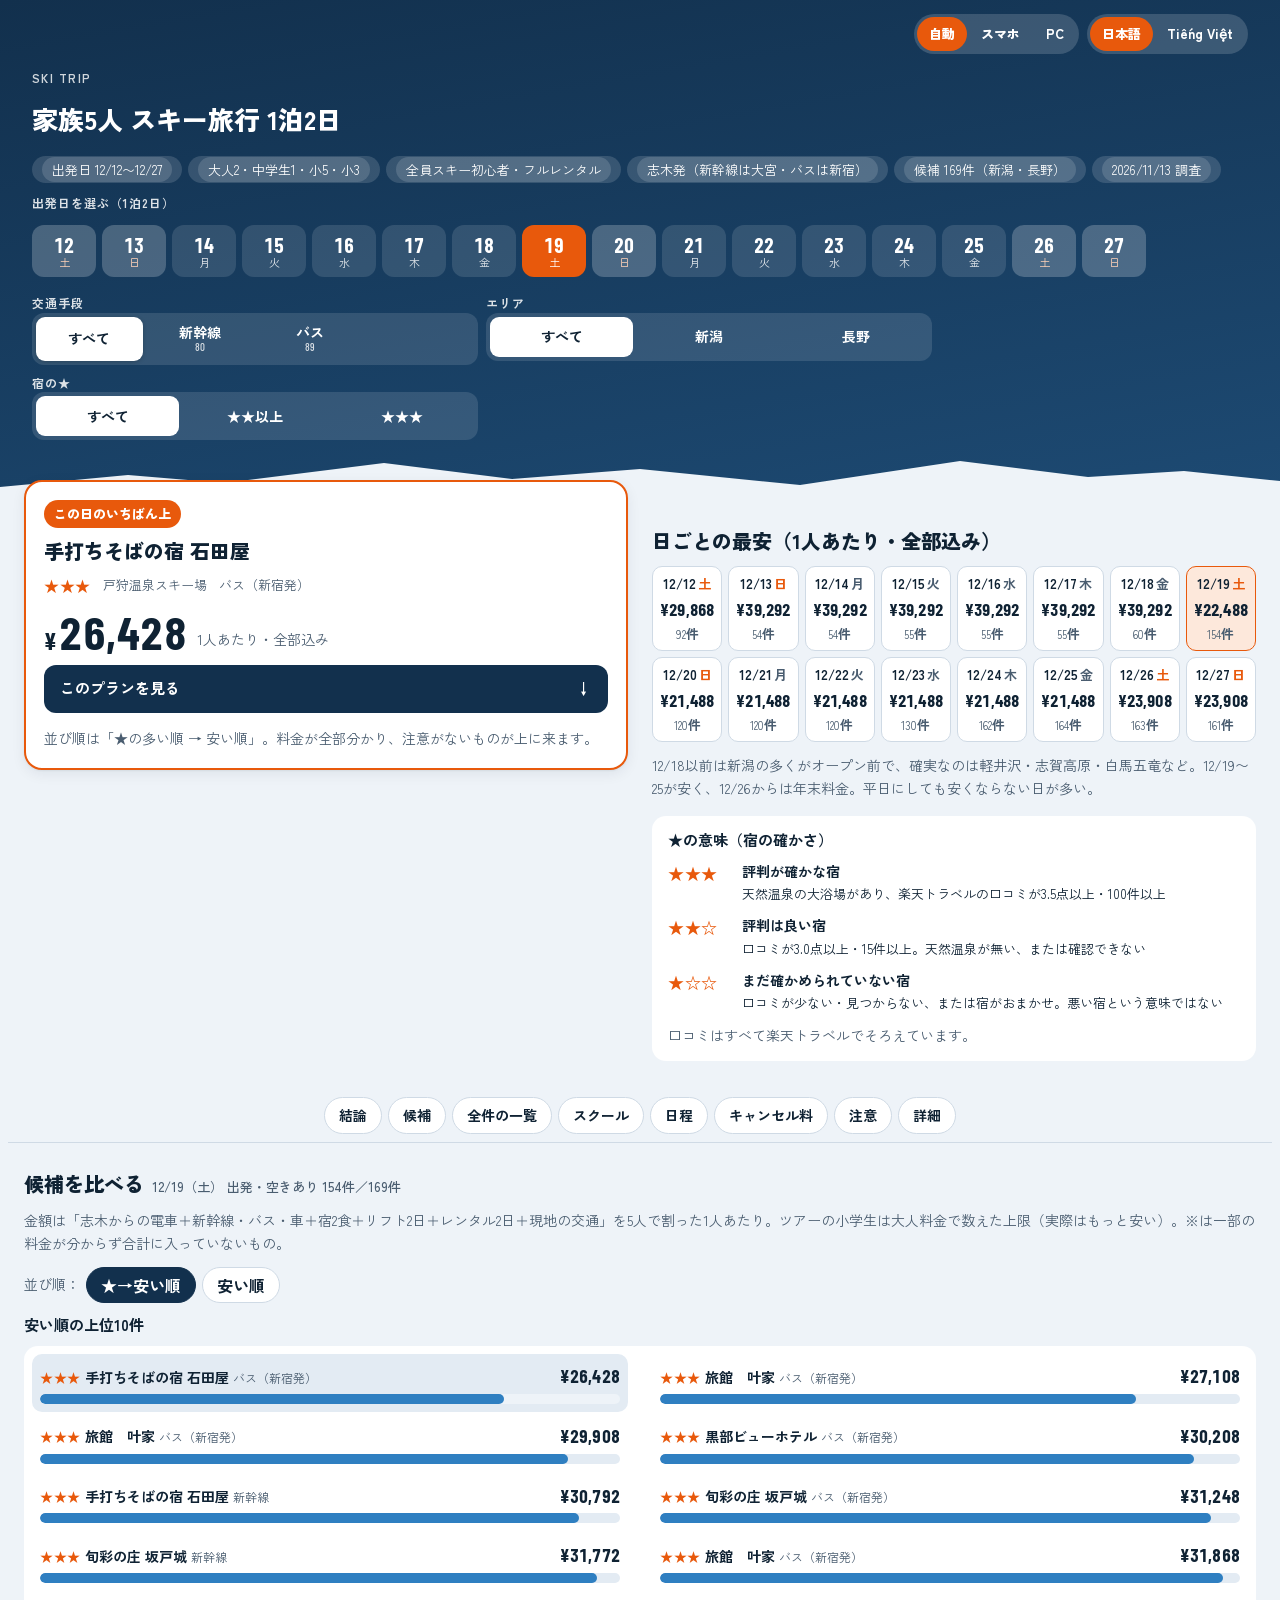
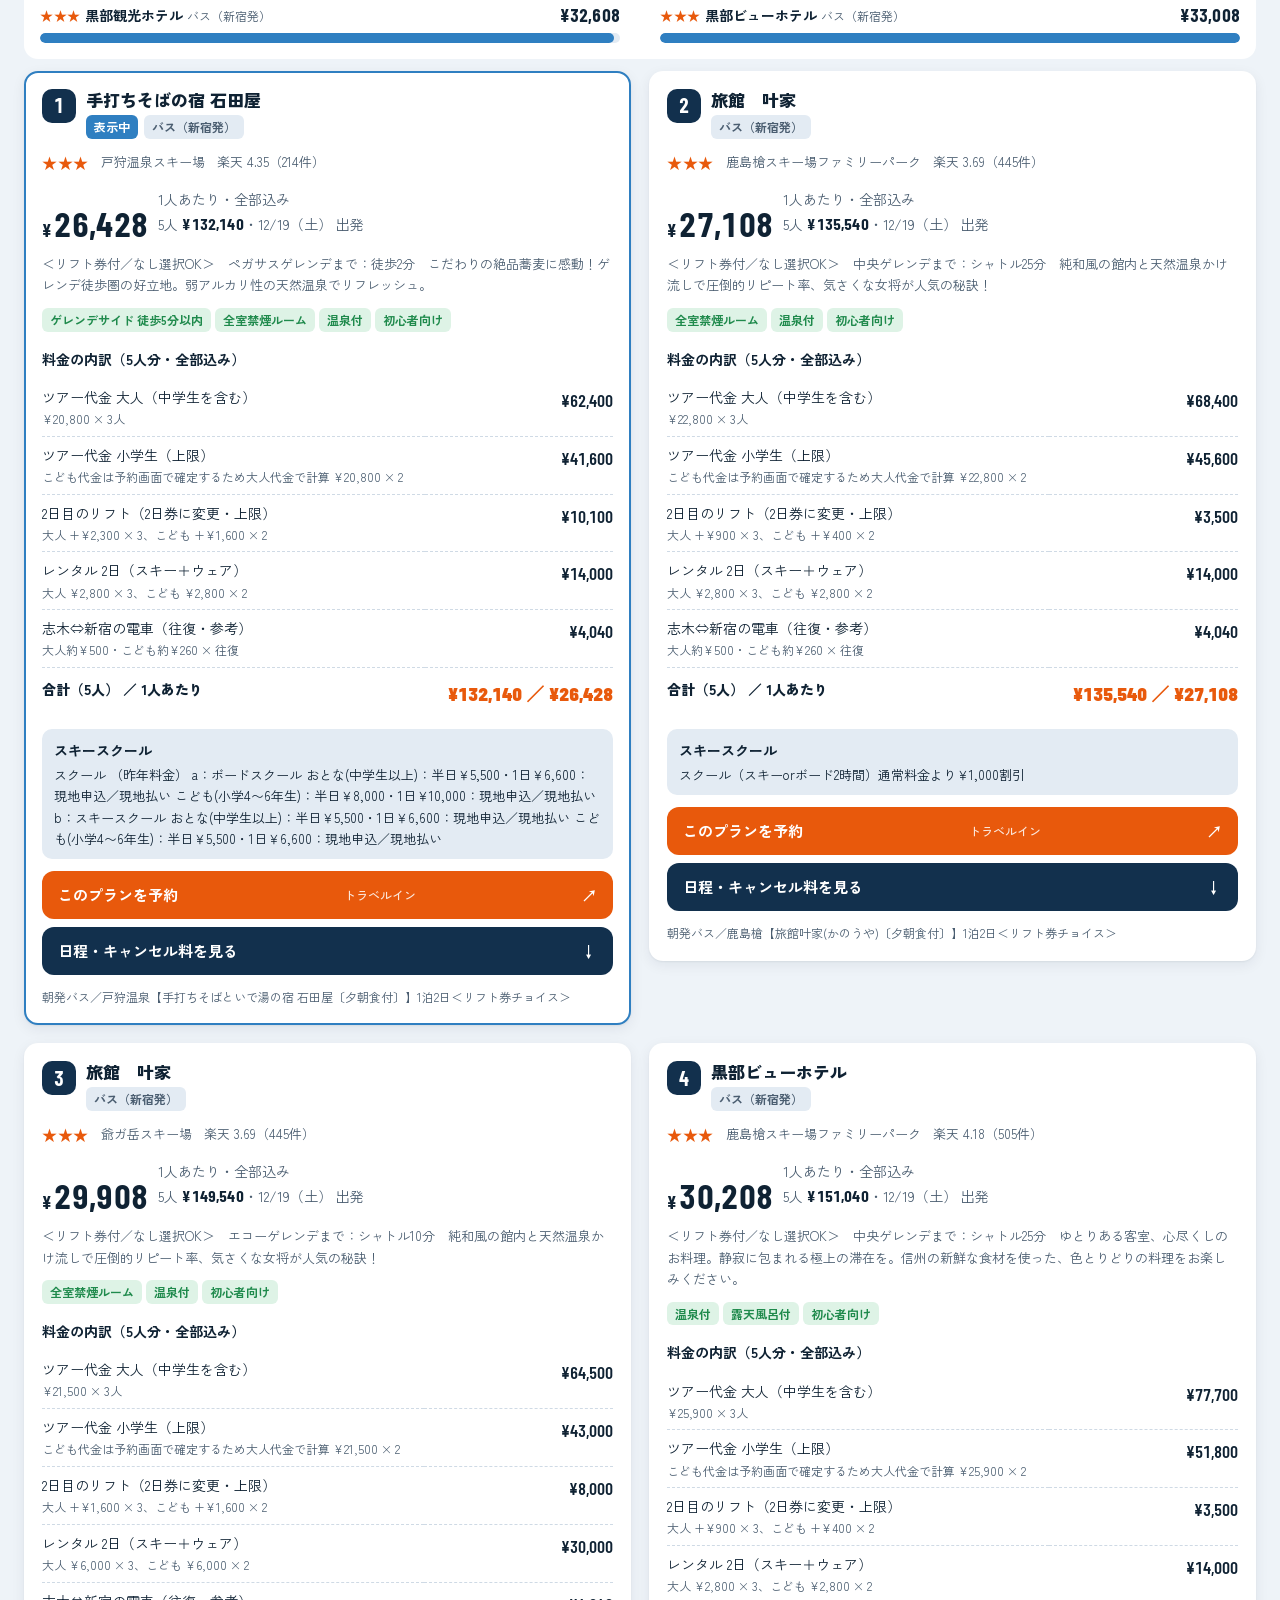
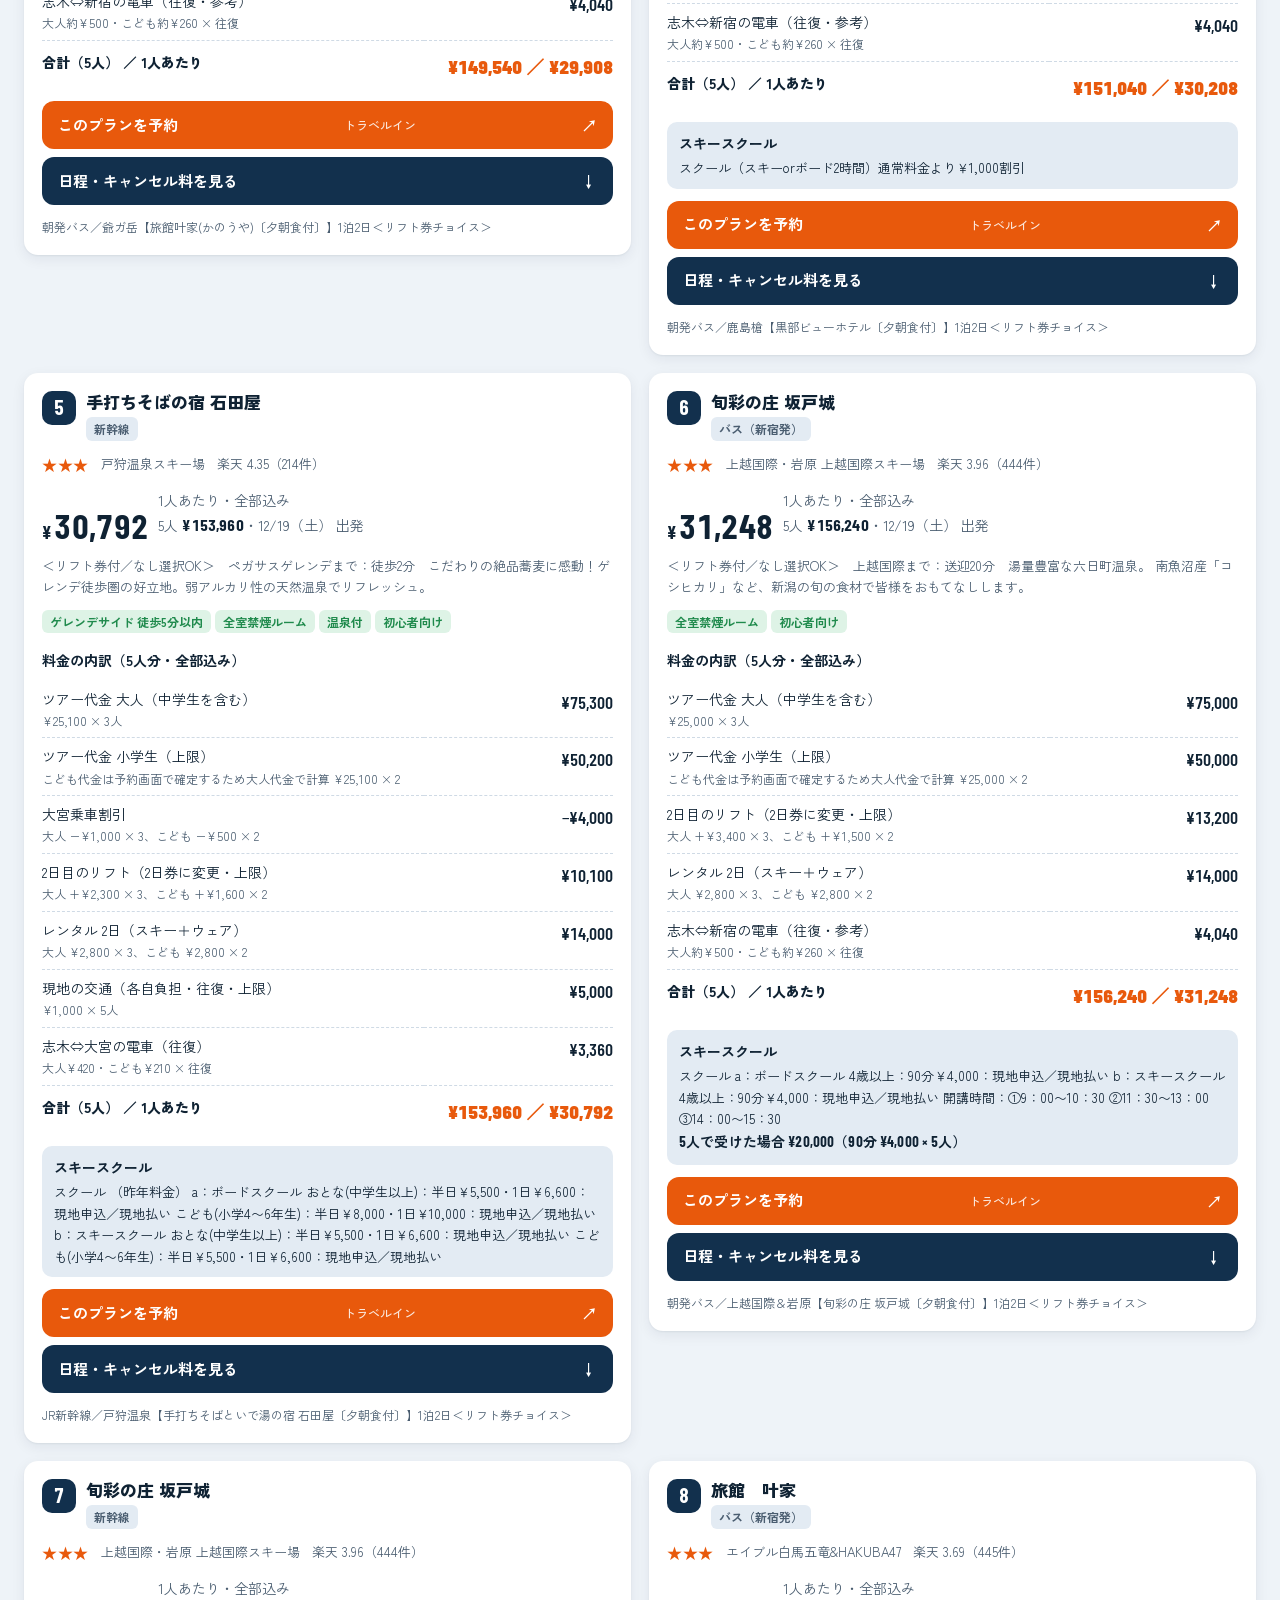
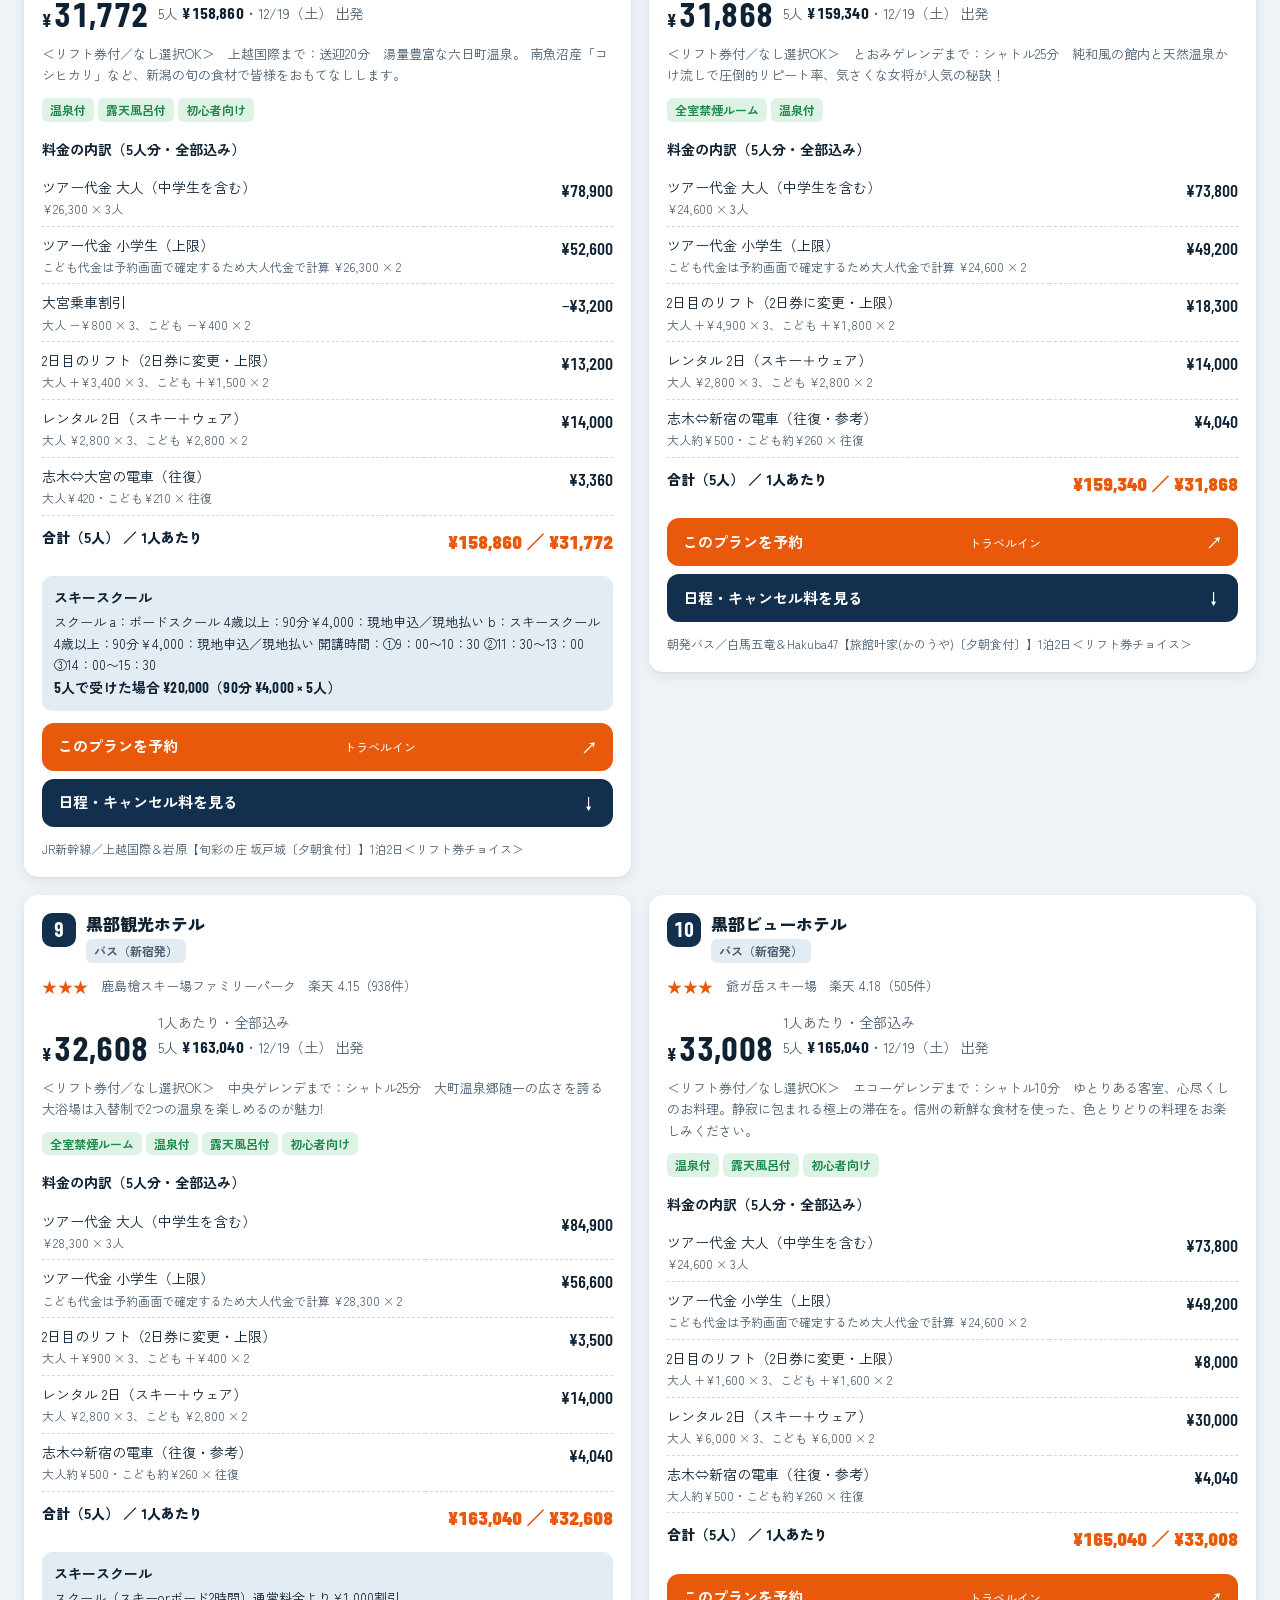
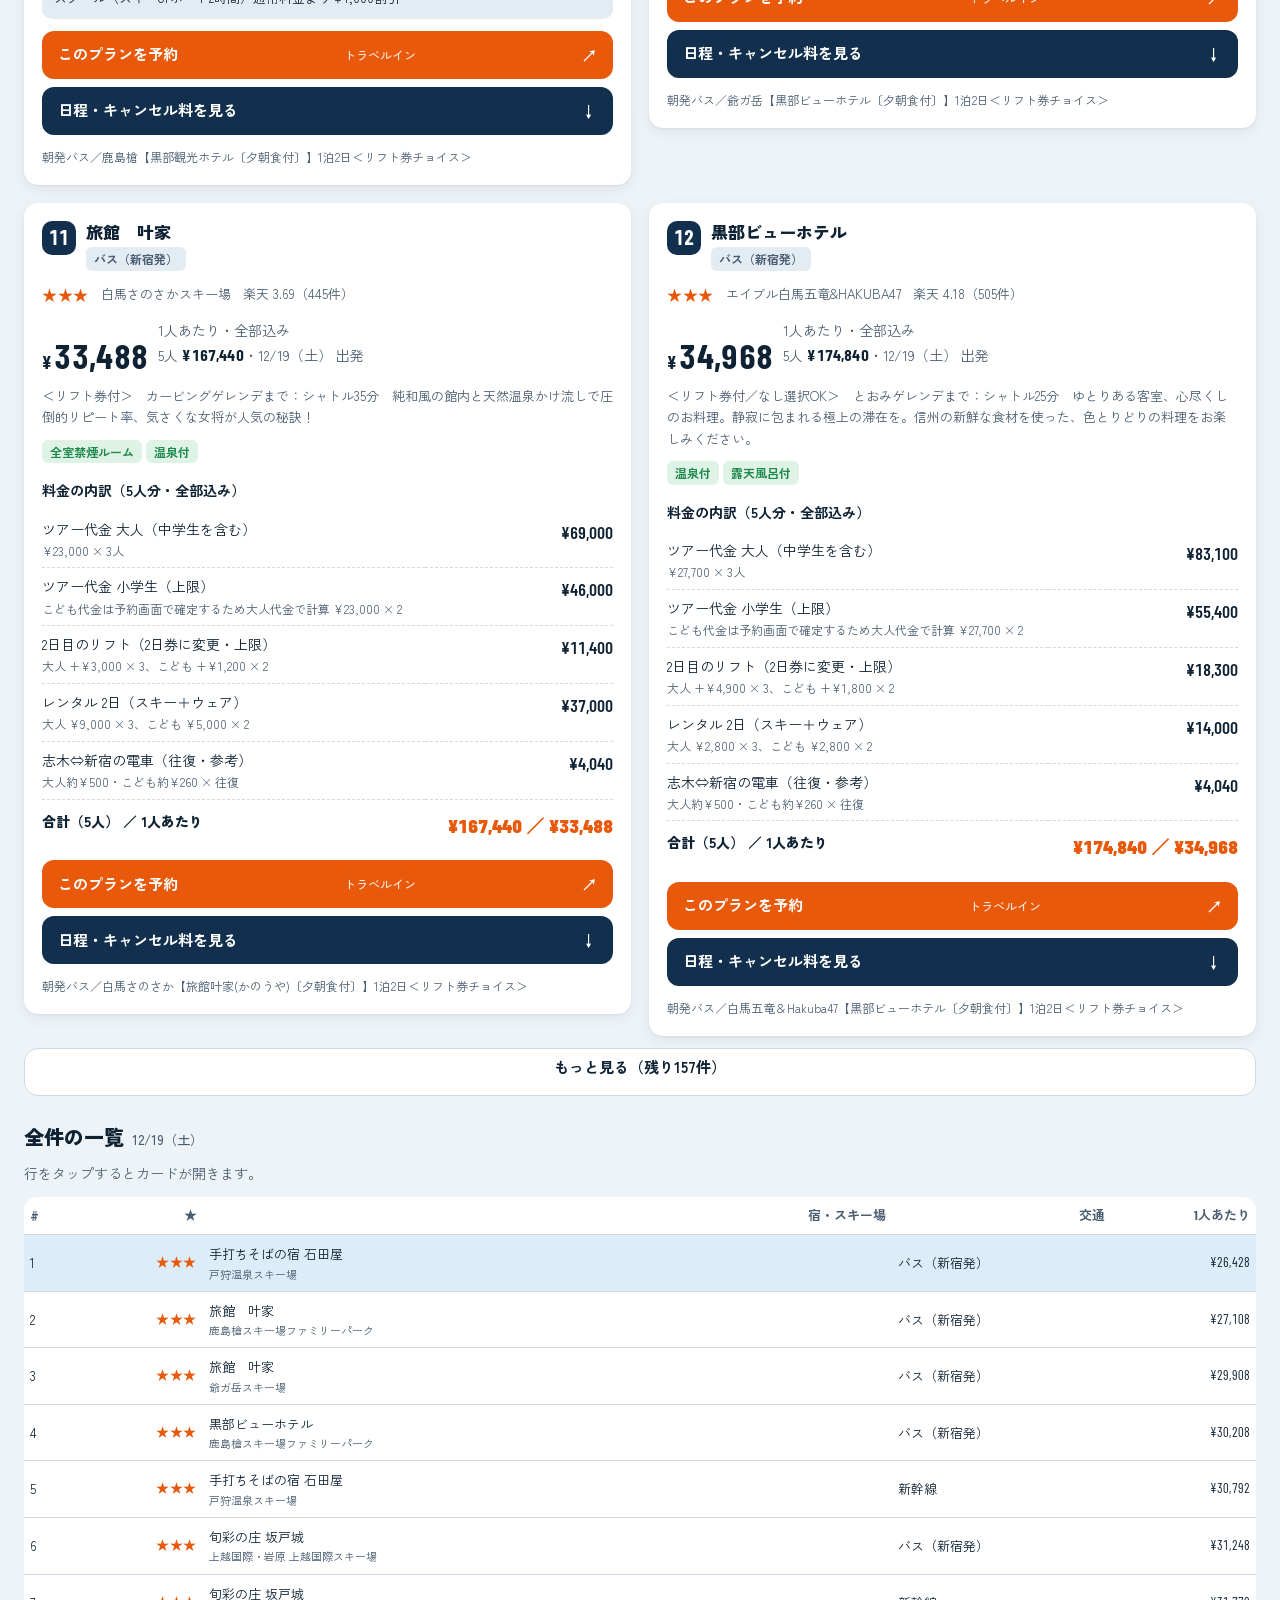
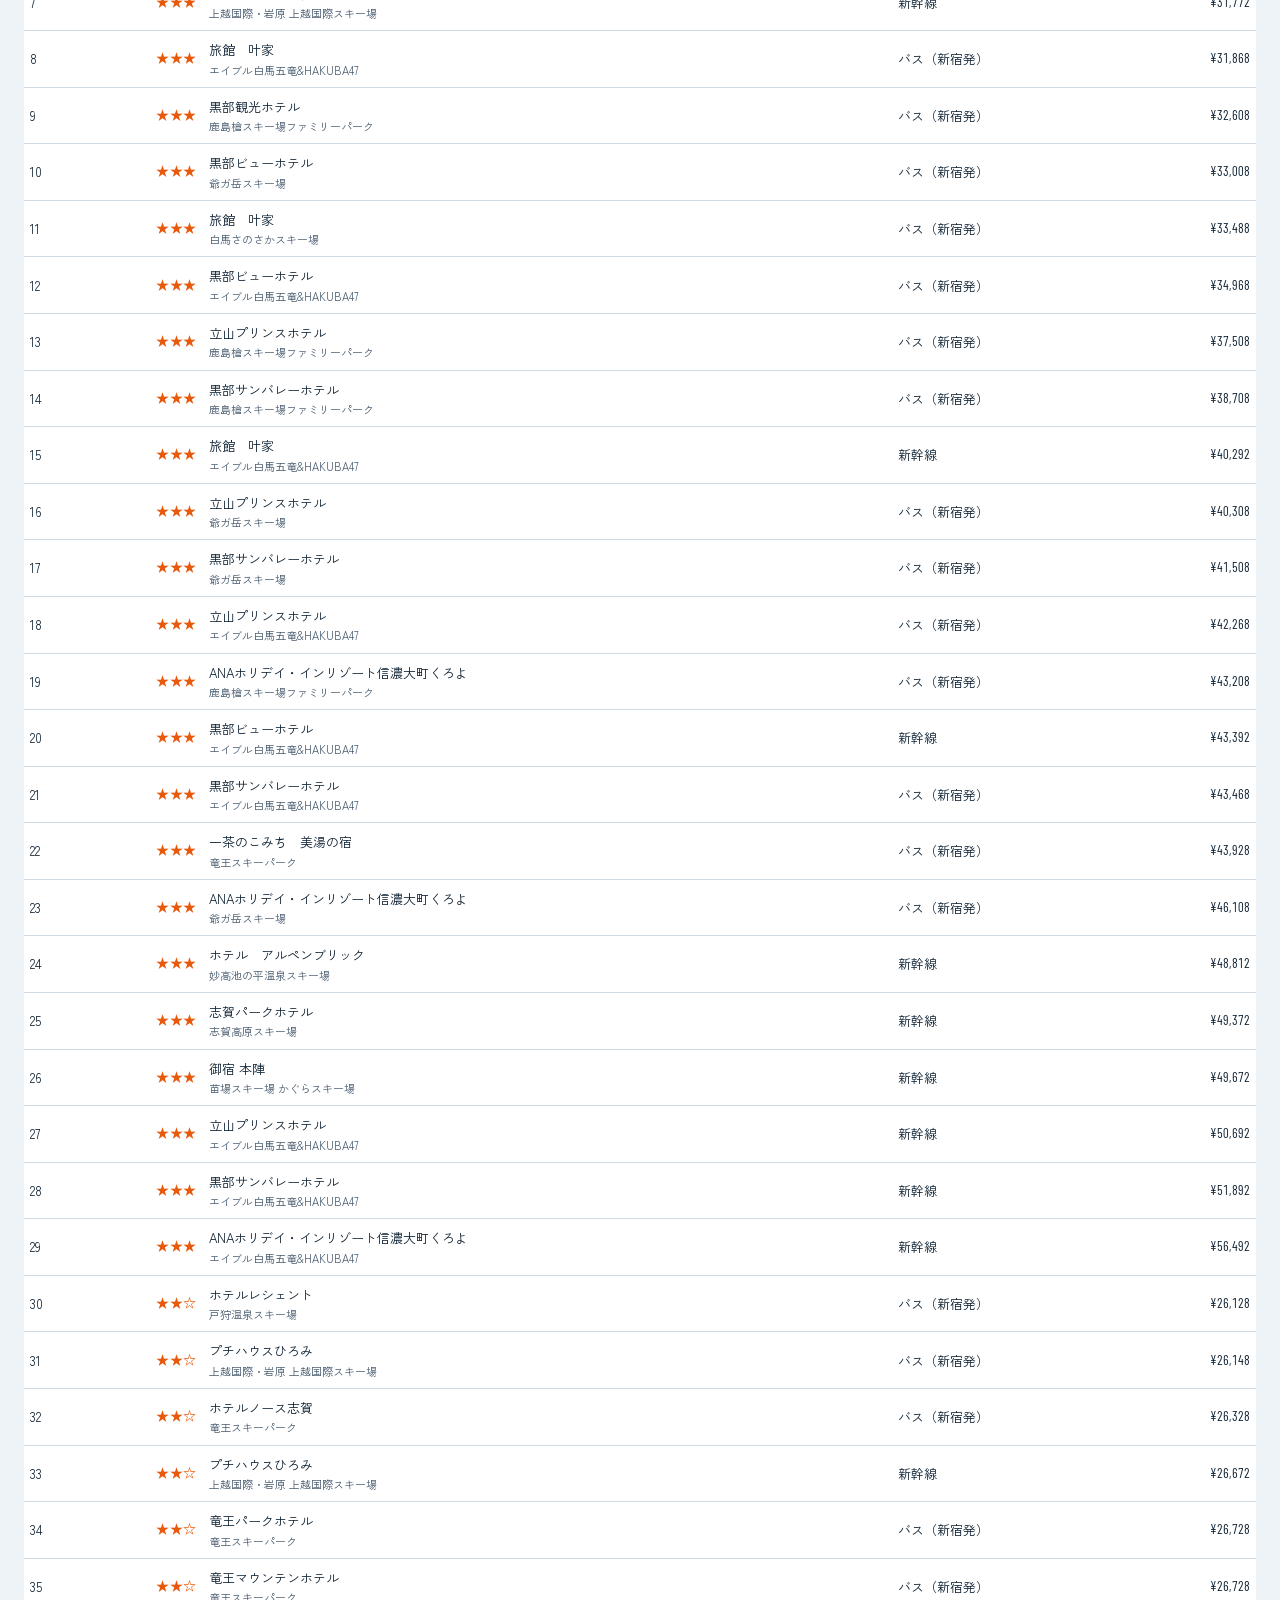
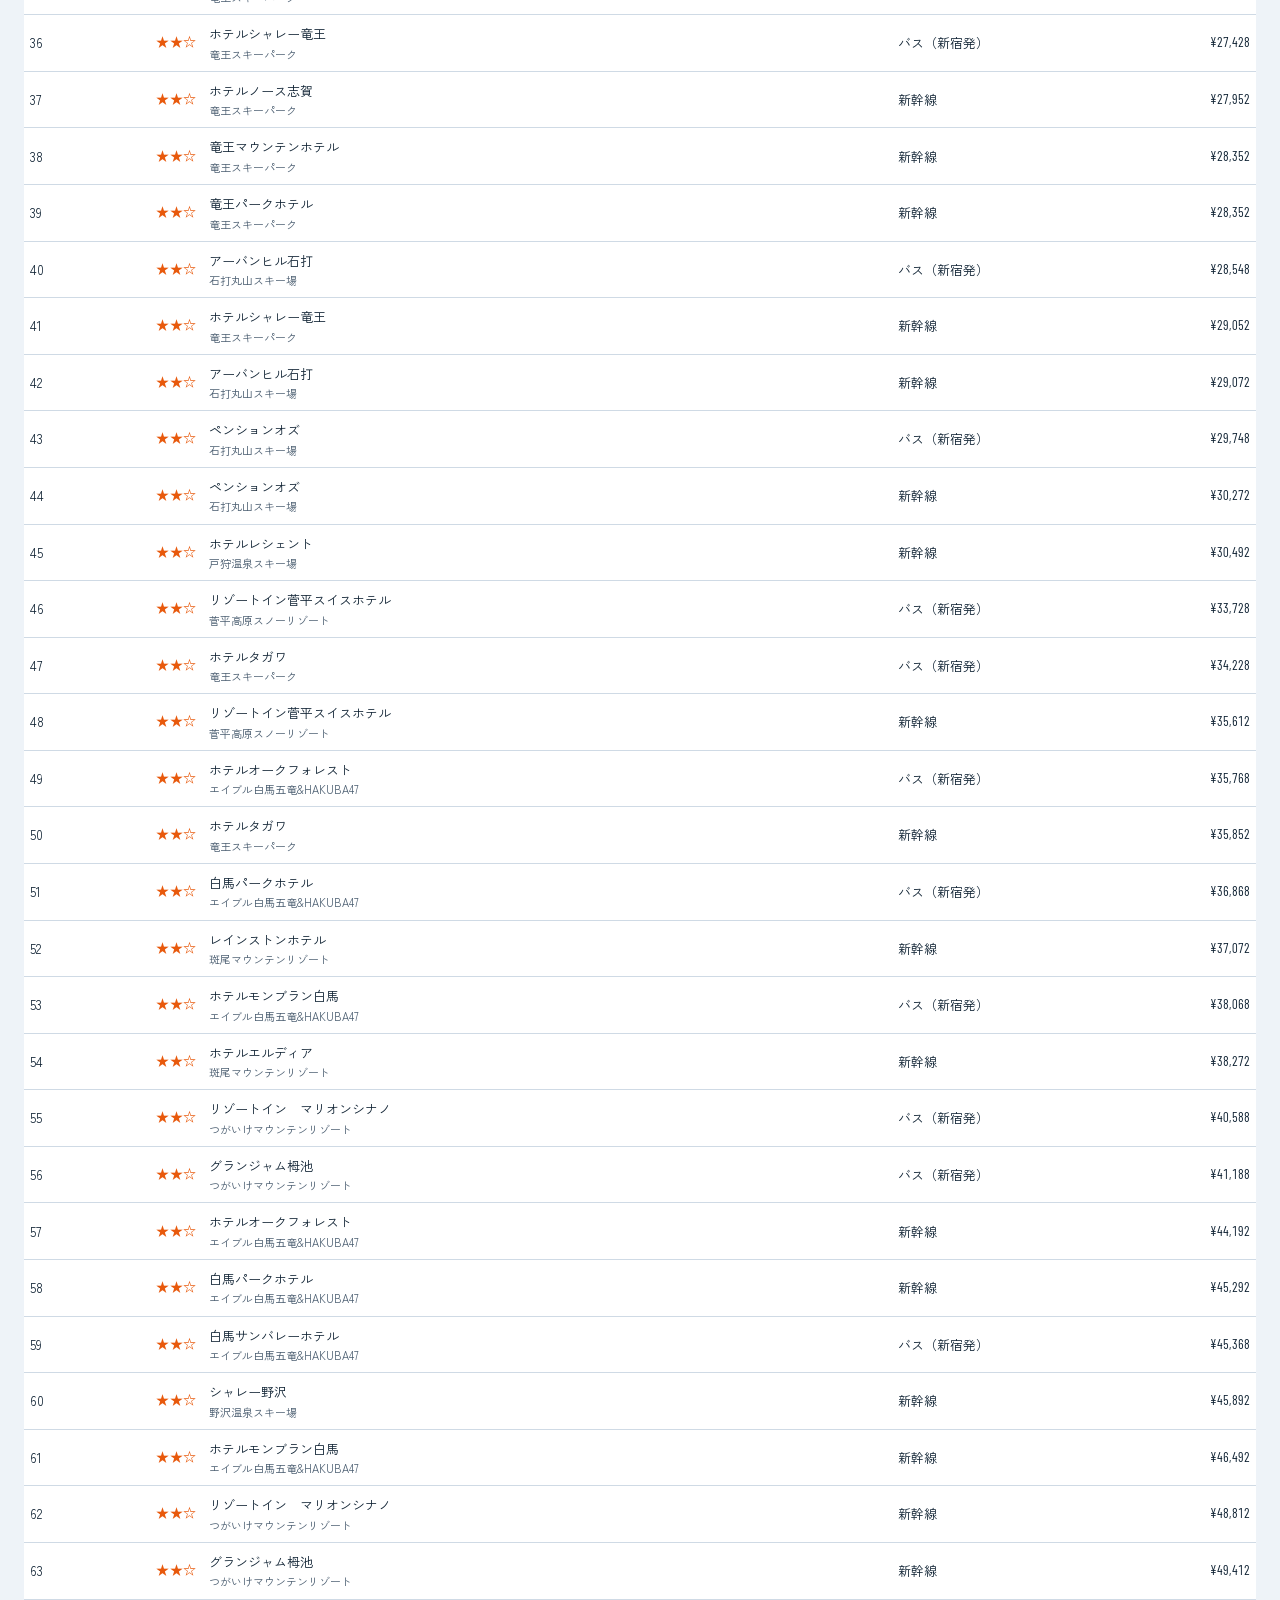
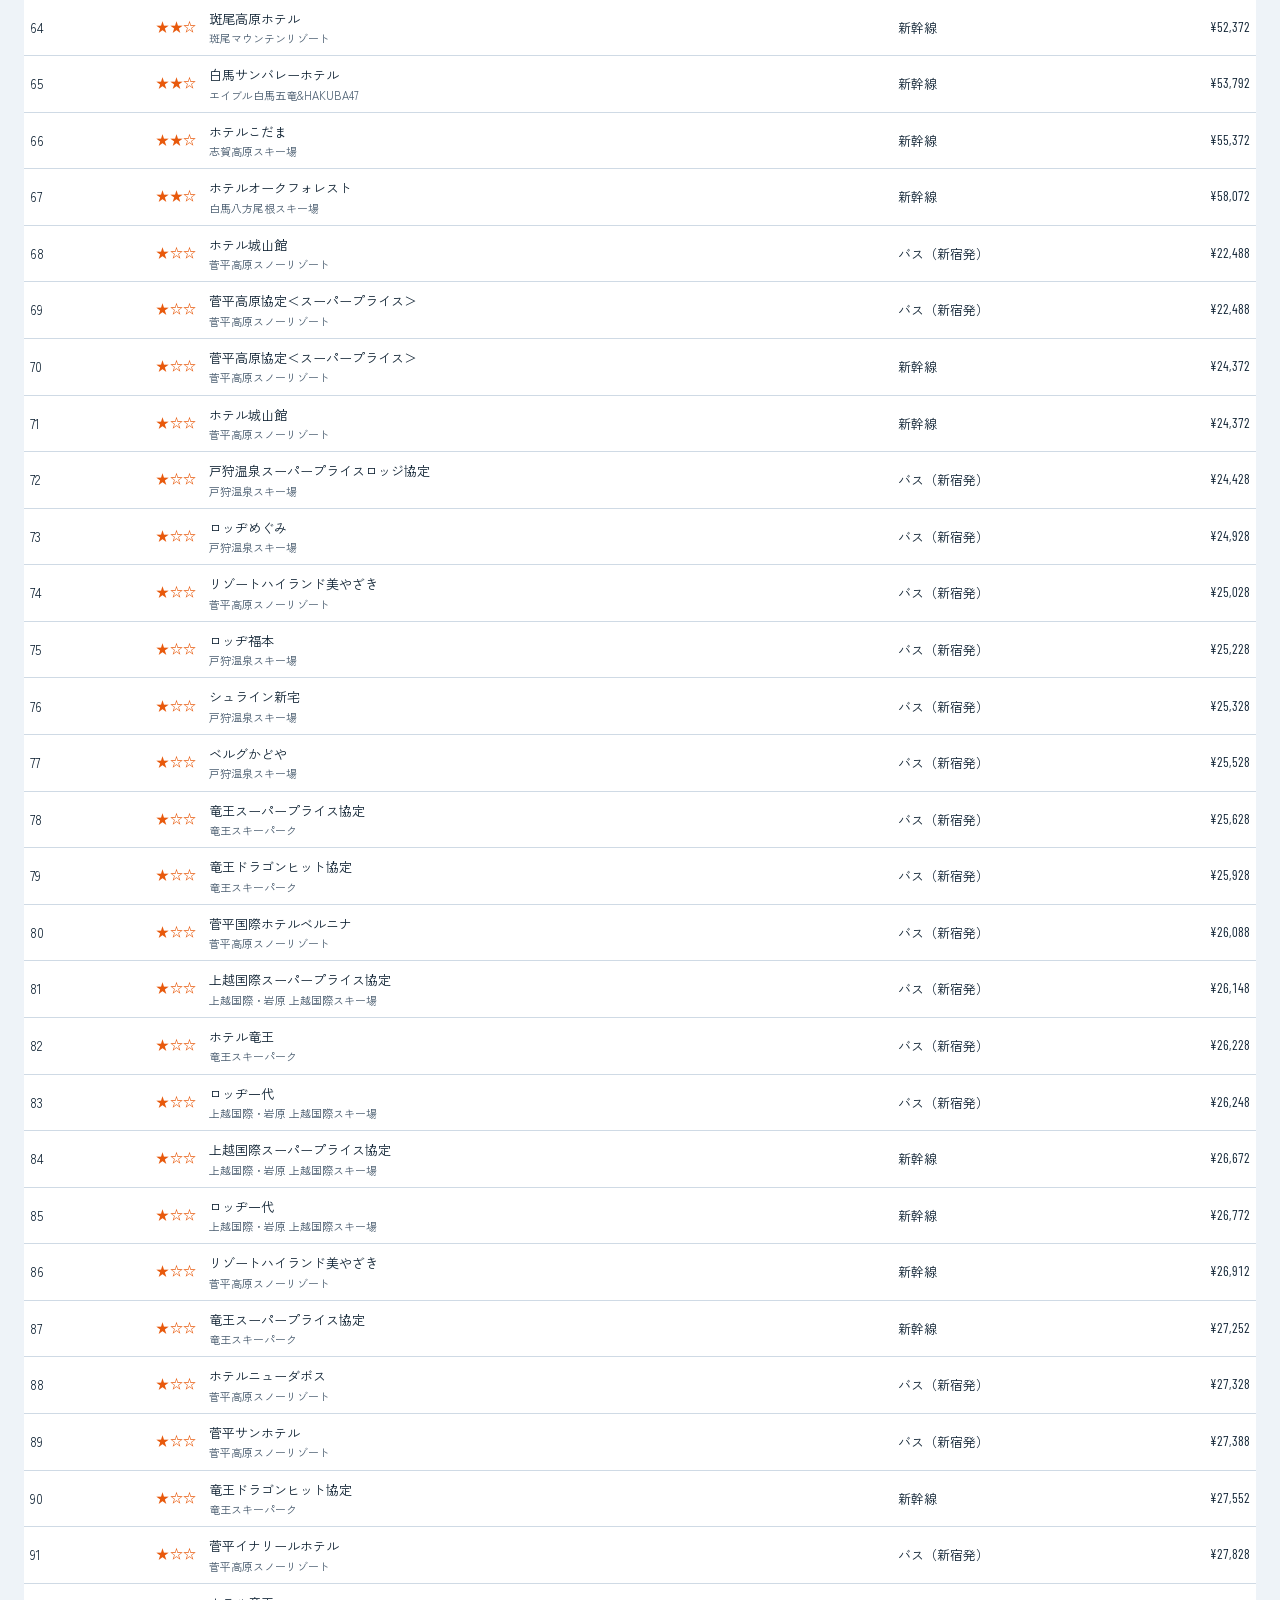
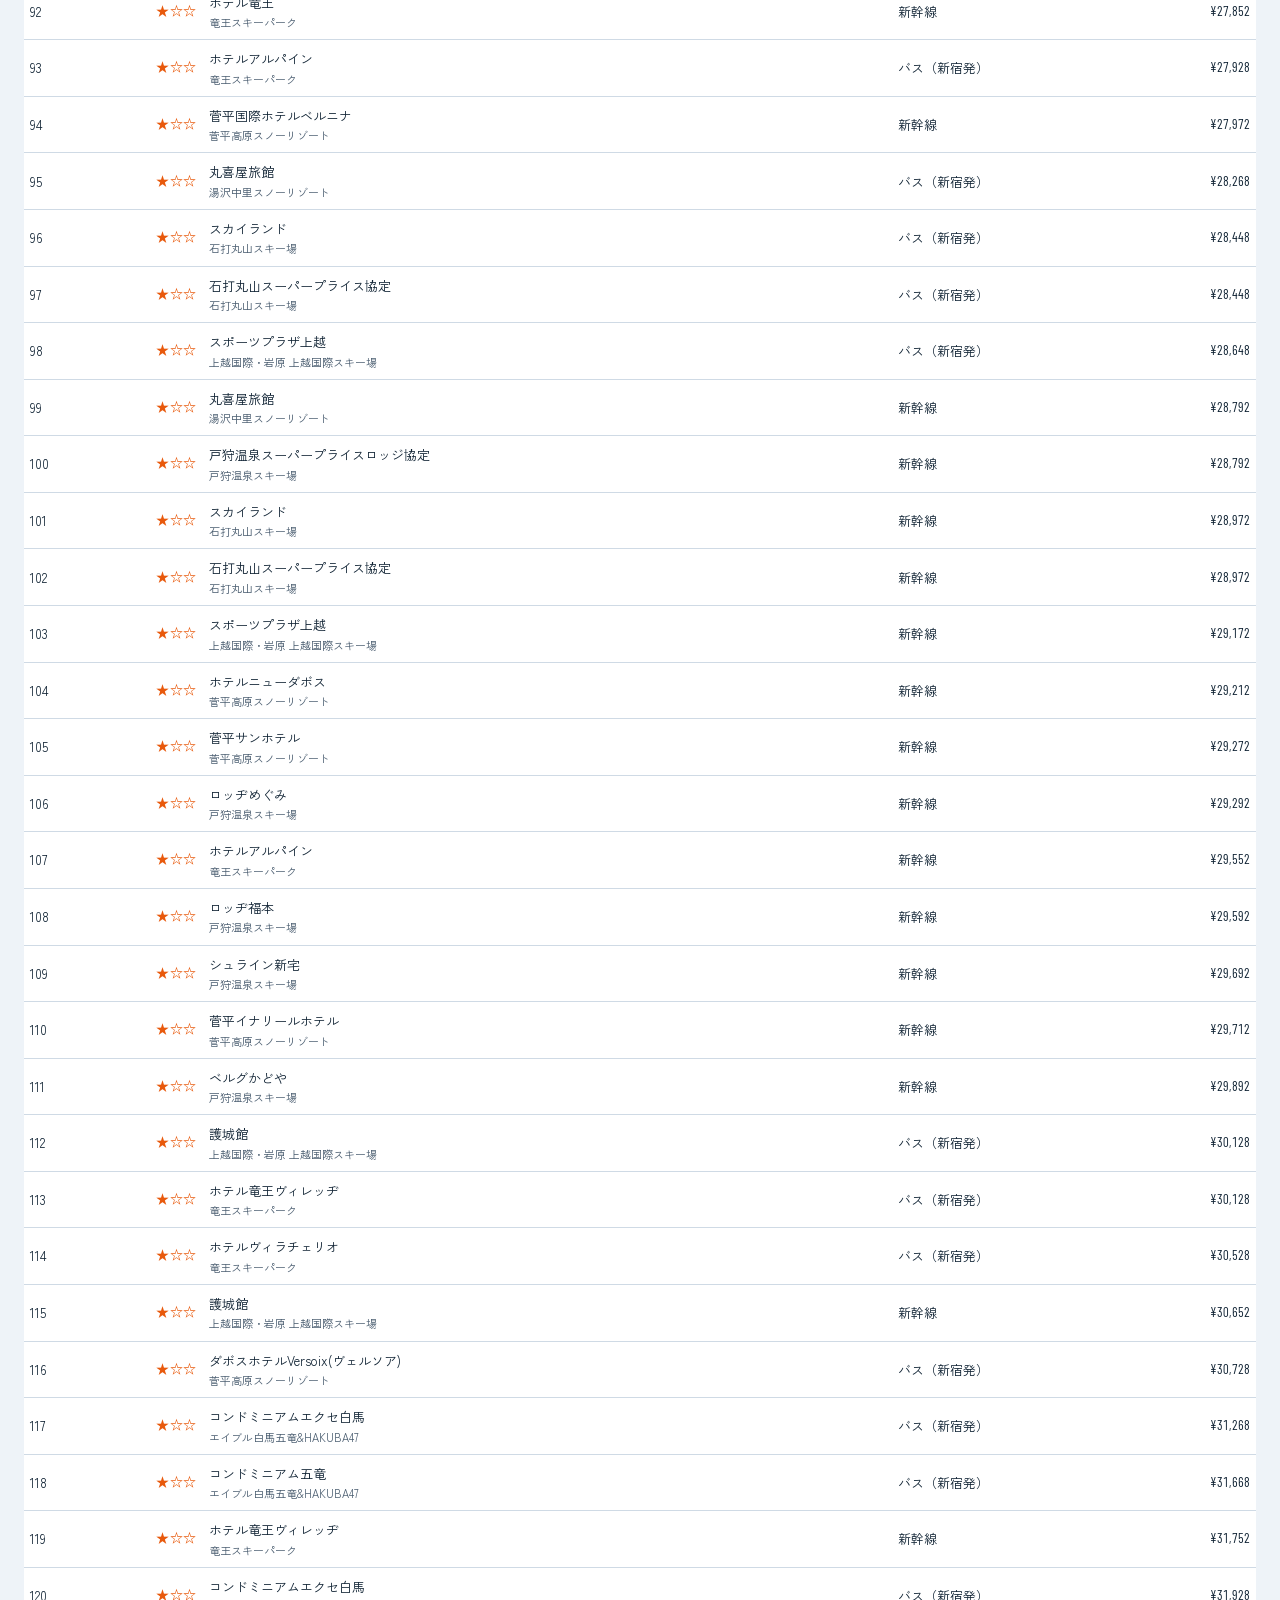
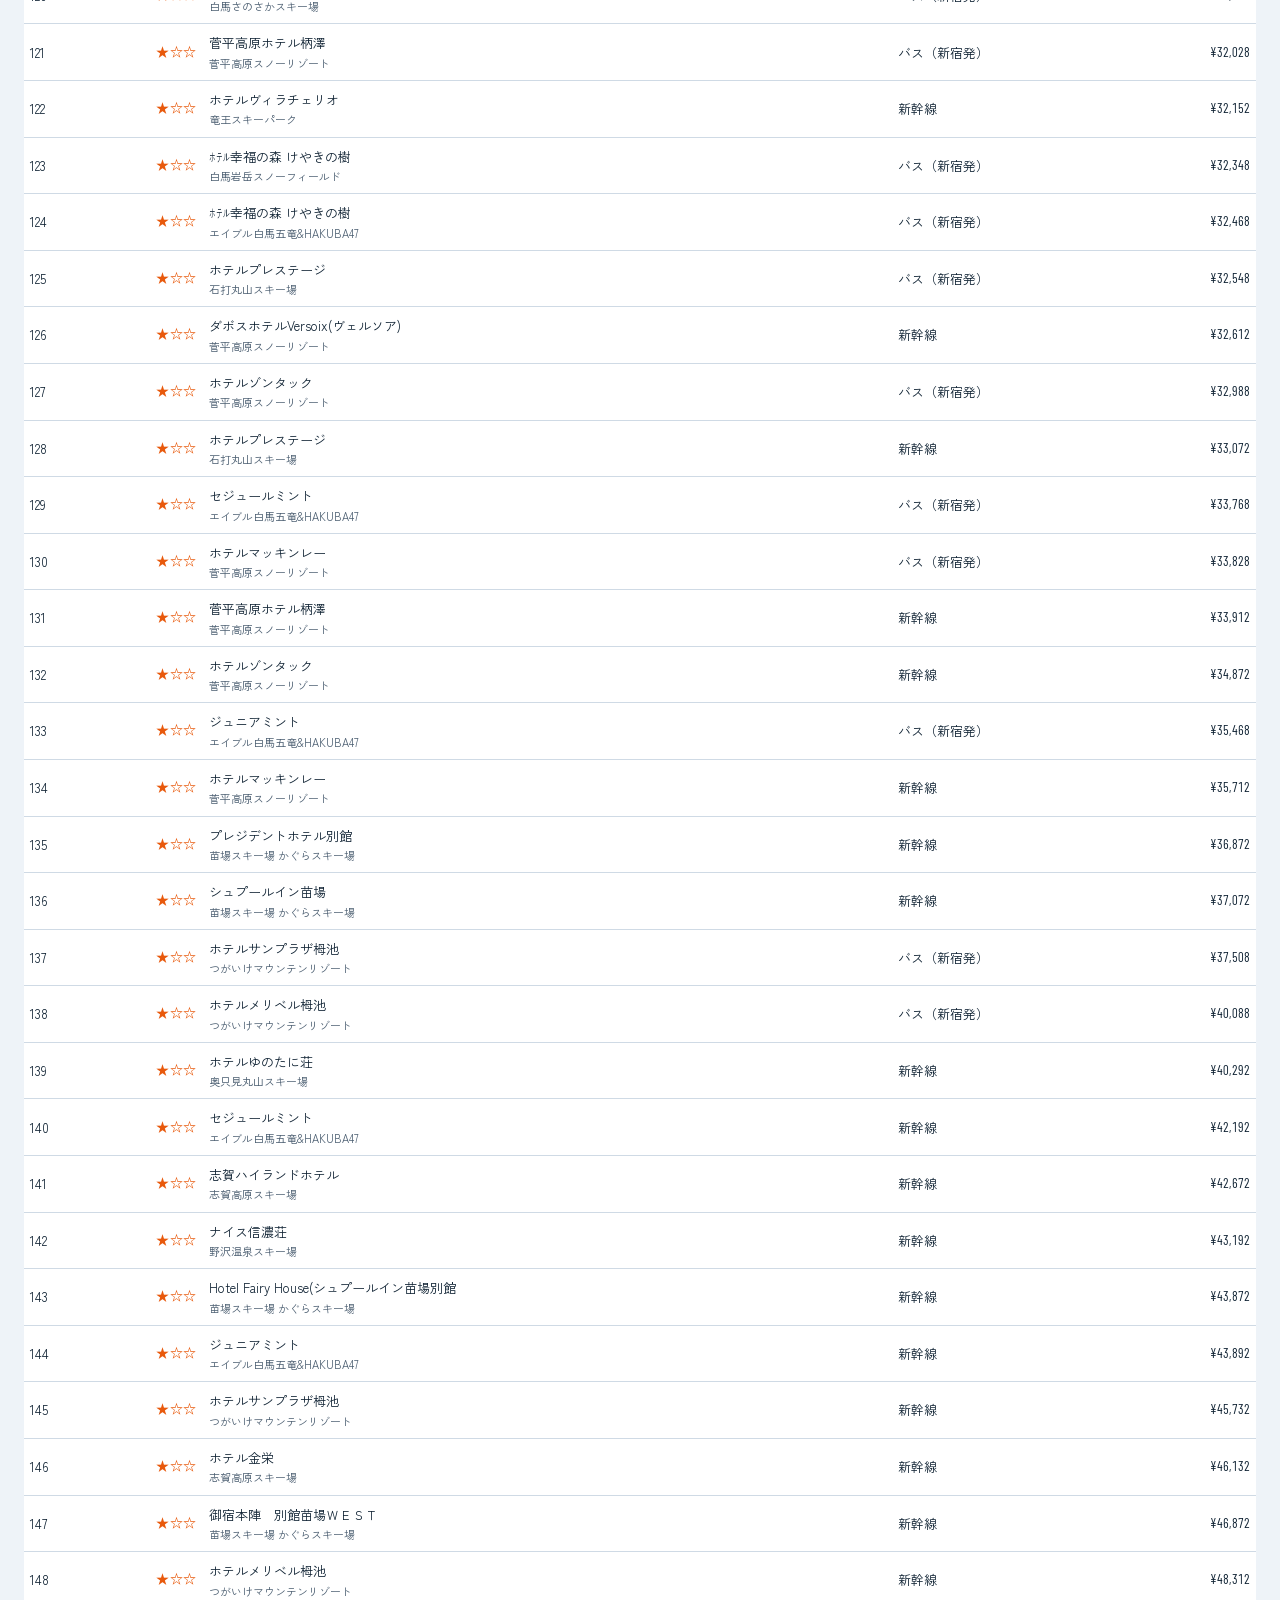
==== commit f4e097b9: "トラベルインの全ツアー（169件）を取り込み、明らかに高いプランを除外 Co-Authored-By: Claude Opus 5.5 <noreply@anthropic.com> Claude-S" ====
--- a/site/index.html
+++ b/site/index.html
@@ -362,6 +362,45 @@
 html.view-pc .chip { width: 64px; }
 html.view-sp .wrap { max-width: 480px; }
 
+/* ---- 全ツアー版の追加 ---- */
+.areas.four { grid-template-columns: repeat(3, 1fr); }
+.fstar { border: 0; background: transparent; color: var(--night-ink); min-height: 40px; border-radius: 9px; font-weight: 700; font-size: 14px; cursor: pointer; }
+.fstar[aria-pressed="true"] { background: var(--surface); color: var(--ink); }
+.mode small { font-family: var(--font-num); }
+#dayBest { display: flex; flex-direction: column; gap: 10px; }
+#dayBest h3 { font-size: 20px; font-weight: 900; }
+#dayBest .label { display: inline-flex; background: var(--accent); color: var(--accent-ink); font-weight: 900; font-size: 13px; padding: 3px 10px; border-radius: 999px; width: fit-content; }
+.daymin { display: grid; grid-template-columns: repeat(4, minmax(0, 1fr)); gap: 6px; }
+.dcell { border: 1px solid var(--line); background: var(--surface); color: var(--ink); border-radius: 10px; padding: 6px 4px; display: flex; flex-direction: column; align-items: center; gap: 0; cursor: pointer; min-height: 64px; }
+.dcell span { font-size: 13px; font-weight: 700; }
+.dcell span small { margin-left: 2px; color: var(--ink-2); font-weight: 400; }
+.dcell.we span small { color: var(--accent); }
+.dcell b { font-size: 17px; }
+.dcell > small { font-size: 11px; color: var(--ink-2); }
+.dcell.sel { border-color: var(--accent); background: var(--accent-soft); }
+.sortrow { display: flex; gap: 6px; align-items: center; flex-wrap: wrap; }
+.sortb { border: 1px solid var(--line); background: var(--surface); color: var(--ink); border-radius: 999px; min-height: 36px; padding: 0 14px; font-weight: 700; cursor: pointer; }
+.sortb[aria-pressed="true"] { background: var(--night); color: var(--night-ink); border-color: var(--night); }
+.sub-h { font-size: 15px; }
+.bar .name small { color: var(--ink-2); font-weight: 400; font-size: 12px; }
+.sub { font-size: 13px; color: var(--ink-2); margin: 0; }
+.facts2 { display: flex; flex-wrap: wrap; gap: 4px; }
+.facts2 span { font-size: 12px; background: var(--good-soft); color: var(--good); border-radius: 6px; padding: 2px 8px; font-weight: 700; }
+.muted.small { font-size: 12px; }
+.btn.more { background: var(--surface); color: var(--ink); border: 1px solid var(--line); justify-content: center; }
+#alltable td, #alltable th { font-size: 13px; }
+#alltable td:nth-child(3) { min-width: 200px; white-space: normal; font-family: var(--font-body); text-align: left; }
+#alltable td:nth-child(3) small { display: block; color: var(--ink-2); font-size: 11px; }
+#alltable td:nth-child(4) { font-family: var(--font-body); white-space: normal; text-align: left; }
+#alltable td:first-child, #alltable th:first-child { min-width: 0; position: static; }
+#alltable tr { cursor: pointer; }
+#alltable tr.na td { color: var(--ink-2); }
+#alltable tr.sel td { background: var(--ice-soft); }
+#alltable .r { text-align: right; }
+#sched .day p { margin: 0; font-size: 14px; line-height: 1.8; }
+html.view-pc .daymin { grid-template-columns: repeat(8, minmax(0, 1fr)); }
+html.view-pc #alltable { max-width: none; }
+
 </style>
 
 </head>
@@ -370,445 +409,257 @@
   <header class="hero-band">
     <div class="topbar">
       <div class="seg" role="group" aria-label="表示"><button type="button" data-view="auto" aria-pressed="true"><span class="l-ja">自動</span><span class="l-vi" lang="vi">Tự động</span></button><button type="button" data-view="sp" aria-pressed="false"><span class="l-ja">スマホ</span><span class="l-vi" lang="vi">Điện thoại</span></button><button type="button" data-view="pc" aria-pressed="false">PC</button></div>
-      <div class="seg langs" role="group" aria-label="Language"><button type="button" data-lang="ja" aria-pressed="true">日本語</button><button type="button" data-lang="vi" aria-pressed="false">Tiếng Việt</button></div>
+      <div class="seg" role="group" aria-label="Language"><button type="button" data-lang="ja" aria-pressed="true">日本語</button><button type="button" data-lang="vi" aria-pressed="false">Tiếng Việt</button></div>
     </div>
     <div class="hero-main">
       <div class="eyebrow">SKI TRIP</div>
       <h1><span class="l-ja">家族5人 スキー旅行 1泊2日</span><span class="l-vi" lang="vi">Chuyến trượt tuyết gia đình 5 người, 2 ngày 1 đêm</span></h1>
       <div class="trip-meta">
-        <span><span class="l-ja">出発日 12/12〜12/27</span><span class="l-vi" lang="vi">Ngày đi 12/12 – 27/12</span></span>
-        <span><span class="l-ja">大人2・中学生1・小5・小3</span><span class="l-vi" lang="vi">2 người lớn, 1 THCS, lớp 5, lớp 3</span></span>
-        <span><span class="l-ja">全員スキー初心者・フルレンタル</span><span class="l-vi" lang="vi">Tất cả mới tập, thuê đồ đầy đủ</span></span>
-        <span><span class="l-ja">志木発（新幹線は大宮・バスは新宿）</span><span class="l-vi" lang="vi">Từ Shiki (tàu từ Omiya, xe buýt từ Shinjuku)</span></span>
-        <span><span class="l-ja">2026/11/13 調査</span><span class="l-vi" lang="vi">Khảo sát 13/11/2026</span></span>
+        <span><span class="l-ja">出発日 12/12〜12/27</span><span class="l-vi" lang="vi">Ngày đi 12/12 – 27/12</span></span><span><span class="l-ja">大人2・中学生1・小5・小3</span><span class="l-vi" lang="vi">2 NL, 1 THCS, lớp 5, lớp 3</span></span>
+        <span><span class="l-ja">全員スキー初心者・フルレンタル</span><span class="l-vi" lang="vi">Mới tập, thuê đồ đầy đủ</span></span><span><span class="l-ja">志木発（新幹線は大宮・バスは新宿）</span><span class="l-vi" lang="vi">Từ Shiki</span></span>
+        <span><span class="l-ja">候補 169件（新潟・長野）</span><span class="l-vi" lang="vi">169 gói</span></span><span><span class="l-ja">2026/11/13 調査</span><span class="l-vi" lang="vi">Khảo sát 13/11/2026</span></span>
       </div>
-      <div class="mode-label"><span class="l-ja">出発日を選ぶ（1泊2日）</span><span class="l-vi" lang="vi">Chọn ngày đi (2 ngày 1 đêm)</span></div>
+      <div class="mode-label"><span class="l-ja">出発日を選ぶ（1泊2日）</span><span class="l-vi" lang="vi">Chọn ngày đi</span></div>
       <div class="chips" role="group"><button class="chip we" type="button" data-date="1212" aria-pressed="false"><b class="num">12</b><small><span class="l-ja">土</span><span class="l-vi" lang="vi">T7</span></small></button><button class="chip we" type="button" data-date="1213" aria-pressed="false"><b class="num">13</b><small><span class="l-ja">日</span><span class="l-vi" lang="vi">CN</span></small></button><button class="chip" type="button" data-date="1214" aria-pressed="false"><b class="num">14</b><small><span class="l-ja">月</span><span class="l-vi" lang="vi">T2</span></small></button><button class="chip" type="button" data-date="1215" aria-pressed="false"><b class="num">15</b><small><span class="l-ja">火</span><span class="l-vi" lang="vi">T3</span></small></button><button class="chip" type="button" data-date="1216" aria-pressed="false"><b class="num">16</b><small><span class="l-ja">水</span><span class="l-vi" lang="vi">T4</span></small></button><button class="chip" type="button" data-date="1217" aria-pressed="false"><b class="num">17</b><small><span class="l-ja">木</span><span class="l-vi" lang="vi">T5</span></small></button><button class="chip" type="button" data-date="1218" aria-pressed="false"><b class="num">18</b><small><span class="l-ja">金</span><span class="l-vi" lang="vi">T6</span></small></button><button class="chip we" type="button" data-date="1219" aria-pressed="false"><b class="num">19</b><small><span class="l-ja">土</span><span class="l-vi" lang="vi">T7</span></small></button><button class="chip we" type="button" data-date="1220" aria-pressed="false"><b class="num">20</b><small><span class="l-ja">日</span><span class="l-vi" lang="vi">CN</span></small></button><button class="chip" type="button" data-date="1221" aria-pressed="false"><b class="num">21</b><small><span class="l-ja">月</span><span class="l-vi" lang="vi">T2</span></small></button><button class="chip" type="button" data-date="1222" aria-pressed="false"><b class="num">22</b><small><span class="l-ja">火</span><span class="l-vi" lang="vi">T3</span></small></button><button class="chip" type="button" data-date="1223" aria-pressed="false"><b class="num">23</b><small><span class="l-ja">水</span><span class="l-vi" lang="vi">T4</span></small></button><button class="chip" type="button" data-date="1224" aria-pressed="false"><b class="num">24</b><small><span class="l-ja">木</span><span class="l-vi" lang="vi">T5</span></small></button><button class="chip" type="button" data-date="1225" aria-pressed="false"><b class="num">25</b><small><span class="l-ja">金</span><span class="l-vi" lang="vi">T6</span></small></button><button class="chip we" type="button" data-date="1226" aria-pressed="false"><b class="num">26</b><small><span class="l-ja">土</span><span class="l-vi" lang="vi">T7</span></small></button><button class="chip we" type="button" data-date="1227" aria-pressed="false"><b class="num">27</b><small><span class="l-ja">日</span><span class="l-vi" lang="vi">CN</span></small></button></div>
       <div class="filters">
-        <div><div class="mode-label"><span class="l-ja">交通手段</span><span class="l-vi" lang="vi">Phương tiện</span></div>
-          <div class="modes" role="group"><button class="mode" type="button" data-mode="all" aria-pressed="true"><span class="l-ja">すべて</span><span class="l-vi" lang="vi">Tất cả</span></button><button class="mode" type="button" data-mode="train" aria-pressed="false"><span class="l-ja">新幹線</span><span class="l-vi" lang="vi">Tàu</span></button><button class="mode" type="button" data-mode="bus" aria-pressed="false"><span class="l-ja">バス</span><span class="l-vi" lang="vi">Xe buýt</span></button><button class="mode" type="button" data-mode="car" aria-pressed="false"><span class="l-ja">車</span><span class="l-vi" lang="vi">Ô tô</span></button></div></div>
-        <div><div class="mode-label"><span class="l-ja">エリア</span><span class="l-vi" lang="vi">Khu vực</span></div>
-          <div class="areas" role="group"><button class="area" type="button" data-area="all" aria-pressed="true"><span class="l-ja">すべて</span><span class="l-vi" lang="vi">Tất cả</span></button><button class="area" type="button" data-area="niigata" aria-pressed="false"><span class="l-ja">新潟</span><span class="l-vi" lang="vi">Niigata</span></button><button class="area" type="button" data-area="nagano" aria-pressed="false"><span class="l-ja">長野</span><span class="l-vi" lang="vi">Nagano</span></button></div></div>
+        <div><div class="mode-label"><span class="l-ja">交通手段</span><span class="l-vi" lang="vi">Phương tiện</span></div><div class="modes" role="group">
+          <button class="mode" type="button" data-mode="all" aria-pressed="true"><span class="l-ja">すべて</span><span class="l-vi" lang="vi">Tất cả</span></button><button class="mode" type="button" data-mode="train" aria-pressed="false"><span class="l-ja">新幹線</span><span class="l-vi" lang="vi">Tàu</span><small>80</small></button><button class="mode" type="button" data-mode="bus" aria-pressed="false"><span class="l-ja">バス</span><span class="l-vi" lang="vi">Xe buýt</span><small>89</small></button></div></div>
+        <div><div class="mode-label"><span class="l-ja">エリア</span><span class="l-vi" lang="vi">Khu vực</span></div><div class="areas" role="group">
+          <button class="area" type="button" data-area="all" aria-pressed="true"><span class="l-ja">すべて</span><span class="l-vi" lang="vi">Tất cả</span></button><button class="area" type="button" data-area="niigata" aria-pressed="false"><span class="l-ja">新潟</span><span class="l-vi" lang="vi">Niigata</span></button><button class="area" type="button" data-area="nagano" aria-pressed="false"><span class="l-ja">長野</span><span class="l-vi" lang="vi">Nagano</span></button></div></div>
+        <div><div class="mode-label"><span class="l-ja">宿の★</span><span class="l-vi" lang="vi">Số ★</span></div><div class="areas four" role="group">
+          <button class="fstar" type="button" data-star="0" aria-pressed="true"><span class="l-ja">すべて</span><span class="l-vi" lang="vi">Tất cả</span></button><button class="fstar" type="button" data-star="2">★★<span class="l-ja">以上</span><span class="l-vi" lang="vi">+</span></button><button class="fstar" type="button" data-star="3">★★★</button></div></div>
       </div>
     </div>
     <svg class="ridge" viewBox="0 0 400 44" preserveAspectRatio="none" aria-hidden="true"><path d="M0 44 L0 30 L40 18 L70 26 L120 6 L160 22 L200 12 L250 28 L300 4 L340 20 L370 14 L400 24 L400 44 Z"/></svg>
   </header>
   <div class="toprow">
-  <section class="verdict" id="best">
-    <span class="label"><span class="l-ja">いちばんおすすめ</span><span class="l-vi" lang="vi">Đề xuất số 1</span></span>
-    <h2><span class="l-ja">石打丸山＋アーバンヒル石打（新幹線ツアー）</span><span class="l-vi" lang="vi">Ishiuchi Maruyama + Urban Hill Ishiuchi (tour tàu Shinkansen)</span></h2>
-    <p class="muted"><span class="l-ja">12/19（土）〜20（日）出発がおすすめ（12/20〜24出発も同じ値段）</span><span class="l-vi" lang="vi">Nên đi 19–20/12 (20–24/12 cùng giá)</span></p>
-    <div class="price-row"><div class="price-big num"><span class="yen">¥</span>29,072</div><div class="price-unit"><span class="l-ja">1人あたり・全部込み</span><span class="l-vi" lang="vi">mỗi người, đã gồm tất cả</span><br><span class="l-ja">5人</span><span class="l-vi" lang="vi">5 người</span> ¥145,360</div></div>
-    <ul class="reasons">
-      <li><span class="l-ja">交通（志木から）・宿2食・リフト2日・レンタル2日の全部込みで、この金額</span><span class="l-vi" lang="vi">Đã gồm đi lại từ Shiki, 2 bữa, vé 2 ngày, thuê đồ 2 ngày</span></li>
-      <li><span class="l-ja">ゲレンデまで徒歩1分・温泉・全室禁煙・鍋食べ放題</span><span class="l-vi" lang="vi">Ra dốc 1 phút, suối nóng, cấm hút thuốc, lẩu ăn thoải mái</span></li>
-      <li><span class="l-ja">大宮から約1時間。スクールは一般クラス2時間（5人で¥30,000）</span><span class="l-vi" lang="vi">Từ Omiya ~1 giờ; lớp học 2 giờ (5 người 30.000 yên)</span></li>
-    </ul>
-    <div class="deadline"><span class="l-ja">予約するなら</span><span class="l-vi" lang="vi">Nên đặt trước</span> <span class="num">11/28</span> <span class="l-ja">まで（無料キャンセル期限・21日前）</span><span class="l-vi" lang="vi">(hạn hủy miễn phí)</span></div>
-    <div class="btns"><a class="btn" href="https://yoyaku.travel-inn.co.jp/dom_tour_tin/tintour/JP/detail?hcd=I0&amp;tp=412&amp;c1=18&amp;c2=2821&amp;c3=046001&amp;br=5G" target="_blank" rel="noopener"><span class="l-ja">予約する</span><span class="l-vi" lang="vi">Đặt ngay</span> <small>トラベルイン</small></a>
-      <button class="btn show" type="button" data-show="p1" data-setdate="1219"><span class="l-ja">この日程・キャンセル料を見る</span><span class="l-vi" lang="vi">Xem lịch trình & phí hủy</span></button></div>
+    <section class="verdict" id="best"><div id="dayBest"></div>
+      <p class="muted"><span class="l-ja">並び順は「★の多い順 → 安い順」。料金が全部分かり、注意がないものが上に来ます。</span><span class="l-vi" lang="vi">Sắp xếp: nhiều ★ trước, rồi rẻ hơn.</span></p></section>
+    <section id="goals"><h2><span class="l-ja">日ごとの最安（1人あたり・全部込み）</span><span class="l-vi" lang="vi">Giá rẻ nhất mỗi ngày</span></h2><div class="daymin"><button type="button" class="dcell we" data-k="1212"><span>12/12<small><span class="l-ja">土</span><span class="l-vi" lang="vi">T7</span></small></span><b class="num">¥29,868</b><small>92<span class="l-ja">件</span><span class="l-vi" lang="vi"> gói</span></small></button><button type="button" class="dcell we" data-k="1213"><span>12/13<small><span class="l-ja">日</span><span class="l-vi" lang="vi">CN</span></small></span><b class="num">¥39,292</b><small>54<span class="l-ja">件</span><span class="l-vi" lang="vi"> gói</span></small></button><button type="button" class="dcell" data-k="1214"><span>12/14<small><span class="l-ja">月</span><span class="l-vi" lang="vi">T2</span></small></span><b class="num">¥39,292</b><small>54<span class="l-ja">件</span><span class="l-vi" lang="vi"> gói</span></small></button><button type="button" class="dcell" data-k="1215"><span>12/15<small><span class="l-ja">火</span><span class="l-vi" lang="vi">T3</span></small></span><b class="num">¥39,292</b><small>55<span class="l-ja">件</span><span class="l-vi" lang="vi"> gói</span></small></button><button type="button" class="dcell" data-k="1216"><span>12/16<small><span class="l-ja">水</span><span class="l-vi" lang="vi">T4</span></small></span><b class="num">¥39,292</b><small>55<span class="l-ja">件</span><span class="l-vi" lang="vi"> gói</span></small></button><button type="button" class="dcell" data-k="1217"><span>12/17<small><span class="l-ja">木</span><span class="l-vi" lang="vi">T5</span></small></span><b class="num">¥39,292</b><small>55<span class="l-ja">件</span><span class="l-vi" lang="vi"> gói</span></small></button><button type="button" class="dcell" data-k="1218"><span>12/18<small><span class="l-ja">金</span><span class="l-vi" lang="vi">T6</span></small></span><b class="num">¥39,292</b><small>60<span class="l-ja">件</span><span class="l-vi" lang="vi"> gói</span></small></button><button type="button" class="dcell we" data-k="1219"><span>12/19<small><span class="l-ja">土</span><span class="l-vi" lang="vi">T7</span></small></span><b class="num">¥22,488</b><small>154<span class="l-ja">件</span><span class="l-vi" lang="vi"> gói</span></small></button><button type="button" class="dcell we" data-k="1220"><span>12/20<small><span class="l-ja">日</span><span class="l-vi" lang="vi">CN</span></small></span><b class="num">¥21,488</b><small>120<span class="l-ja">件</span><span class="l-vi" lang="vi"> gói</span></small></button><button type="button" class="dcell" data-k="1221"><span>12/21<small><span class="l-ja">月</span><span class="l-vi" lang="vi">T2</span></small></span><b class="num">¥21,488</b><small>120<span class="l-ja">件</span><span class="l-vi" lang="vi"> gói</span></small></button><button type="button" class="dcell" data-k="1222"><span>12/22<small><span class="l-ja">火</span><span class="l-vi" lang="vi">T3</span></small></span><b class="num">¥21,488</b><small>120<span class="l-ja">件</span><span class="l-vi" lang="vi"> gói</span></small></button><button type="button" class="dcell" data-k="1223"><span>12/23<small><span class="l-ja">水</span><span class="l-vi" lang="vi">T4</span></small></span><b class="num">¥21,488</b><small>130<span class="l-ja">件</span><span class="l-vi" lang="vi"> gói</span></small></button><button type="button" class="dcell" data-k="1224"><span>12/24<small><span class="l-ja">木</span><span class="l-vi" lang="vi">T5</span></small></span><b class="num">¥21,488</b><small>162<span class="l-ja">件</span><span class="l-vi" lang="vi"> gói</span></small></button><button type="button" class="dcell" data-k="1225"><span>12/25<small><span class="l-ja">金</span><span class="l-vi" lang="vi">T6</span></small></span><b class="num">¥21,488</b><small>164<span class="l-ja">件</span><span class="l-vi" lang="vi"> gói</span></small></button><button type="button" class="dcell we" data-k="1226"><span>12/26<small><span class="l-ja">土</span><span class="l-vi" lang="vi">T7</span></small></span><b class="num">¥23,908</b><small>163<span class="l-ja">件</span><span class="l-vi" lang="vi"> gói</span></small></button><button type="button" class="dcell we" data-k="1227"><span>12/27<small><span class="l-ja">日</span><span class="l-vi" lang="vi">CN</span></small></span><b class="num">¥23,908</b><small>161<span class="l-ja">件</span><span class="l-vi" lang="vi"> gói</span></small></button></div>
+      <p class="muted"><span class="l-ja">12/18以前は新潟の多くがオープン前で、確実なのは軽井沢・志賀高原・白馬五竜など。12/19〜25が安く、12/26からは年末料金。平日にしても安くならない日が多い。</span><span class="l-vi" lang="vi">Trước 18/12 nhiều nơi chưa mở. 19–25/12 rẻ; từ 26/12 giá cuối năm.</span></p><div class="starbox">
+  <h3><span class="l-ja">★の意味（宿の確かさ）</span><span class="l-vi" lang="vi">Ý nghĩa của ★</span></h3>
+  <div class="srow"><span class="stars">★★★</span><div><b><span class="l-ja">評判が確かな宿</span><span class="l-vi" lang="vi">Được đánh giá tốt, đã kiểm chứng</span></b><span class="l-ja">天然温泉の大浴場があり、楽天トラベルの口コミが3.5点以上・100件以上</span><span class="l-vi" lang="vi">Có suối nóng tự nhiên; Rakuten ≥ 3,5 điểm, ≥ 100 lượt</span></div></div>
+  <div class="srow"><span class="stars">★★☆</span><div><b><span class="l-ja">評判は良い宿</span><span class="l-vi" lang="vi">Được đánh giá khá</span></b><span class="l-ja">口コミが3.0点以上・15件以上。天然温泉が無い、または確認できない</span><span class="l-vi" lang="vi">≥ 3,0 điểm, ≥ 15 lượt</span></div></div>
+  <div class="srow"><span class="stars">★☆☆</span><div><b><span class="l-ja">まだ確かめられていない宿</span><span class="l-vi" lang="vi">Chưa kiểm chứng</span></b><span class="l-ja">口コミが少ない・見つからない、または宿がおまかせ。悪い宿という意味ではない</span><span class="l-vi" lang="vi">Ít/không có đánh giá; không có nghĩa là tệ</span></div></div>
+  <p class="muted"><span class="l-ja">口コミはすべて楽天トラベルでそろえています。</span><span class="l-vi" lang="vi">Đánh giá đều lấy từ Rakuten Travel.</span></p>
+</div></section>
+  </div>
+  <nav class="toc" aria-label="目次"><a href="#best"><span class="l-ja">結論</span><span class="l-vi" lang="vi">Kết luận</span></a><a href="#compare"><span class="l-ja">候補</span><span class="l-vi" lang="vi">Các gói</span></a><a href="#all"><span class="l-ja">全件の一覧</span><span class="l-vi" lang="vi">Danh sách</span></a><a href="#school"><span class="l-ja">スクール</span><span class="l-vi" lang="vi">Trường</span></a><a href="#schedule"><span class="l-ja">日程</span><span class="l-vi" lang="vi">Lịch trình</span></a><a href="#cancel"><span class="l-ja">キャンセル料</span><span class="l-vi" lang="vi">Phí hủy</span></a><a href="#notes"><span class="l-ja">注意</span><span class="l-vi" lang="vi">Lưu ý</span></a><a href="#more"><span class="l-ja">詳細</span><span class="l-vi" lang="vi">Chi tiết</span></a></nav>
+  <section id="compare">
+    <h2><span class="l-ja">候補を比べる</span><span class="l-vi" lang="vi">So sánh</span> <small><span data-seldate></span> <span class="l-ja">出発</span><span class="l-vi" lang="vi">khởi hành</span>・<span id="compare-count"></span></small></h2>
+    <p class="muted"><span class="l-ja">金額は「志木からの電車＋新幹線・バス・車＋宿2食＋リフト2日＋レンタル2日＋現地の交通」を5人で割った1人あたり。ツアーの小学生は大人料金で数えた上限（実際はもっと安い）。※は一部の料金が分からず合計に入っていないもの。</span><span class="l-vi" lang="vi">Giá mỗi người đã gồm tất cả; trẻ em tính như NL (tối đa). ※ = thiếu một phần.</span></p>
+    <div class="sortrow"><span class="muted"><span class="l-ja">並び順：</span><span class="l-vi" lang="vi">Sắp xếp:</span></span><button class="sortb" type="button" data-sort="rank" aria-pressed="true"><span class="l-ja">★→安い順</span><span class="l-vi" lang="vi">★ → giá</span></button><button class="sortb" type="button" data-sort="price" aria-pressed="false"><span class="l-ja">安い順</span><span class="l-vi" lang="vi">Giá</span></button></div>
+    <h3 class="sub-h"><span class="l-ja">安い順の上位10件</span><span class="l-vi" lang="vi">10 gói đầu</span></h3>
+    <div class="bars"></div>
+    <div class="cards"></div>
+    <button class="btn more" type="button" id="more-btn">もっと見る</button>
   </section>
-  <section id="goals"><h2><span class="l-ja">目的別の総評</span><span class="l-vi" lang="vi">Gợi ý theo mục đích</span></h2><div class="goals"><div class="goal"><b><span class="l-ja">総合</span><span class="l-vi" lang="vi">Tổng thể</span></b><span><span class="l-ja">石打＋アーバンヒル（新幹線）。ゲレンデ徒歩1分・温泉・鍋食べ放題で、値段も中くらい</span><span class="l-vi" lang="vi">Ishiuchi + Urban Hill: sát dốc, suối nóng, giá vừa phải</span></span><button class="link" type="button" data-show="p1" data-setdate="1219"><span class="l-ja">見る</span><span class="l-vi" lang="vi">Xem</span></button></div><div class="goal"><b><span class="l-ja">安さ</span><span class="l-vi" lang="vi">Giá rẻ</span></b><span><span class="l-ja">上越国際＋ひろみ（新宿発バス）。12/23なら1人¥25,148（全部込み）</span><span class="l-vi" lang="vi">Joetsu + Hiromi (xe buýt): 25.148 yên/người ngày 23/12</span></span><button class="link" type="button" data-show="p3" data-setdate="1223"><span class="l-ja">見る</span><span class="l-vi" lang="vi">Xem</span></button></div><div class="goal"><b><span class="l-ja">移動がラク・雪が確実</span><span class="l-vi" lang="vi">Di chuyển dễ, chắc có tuyết</span></b><span><span class="l-ja">軽井沢プリンス（新幹線約45分・人工雪で営業中・小学生リフト無料）</span><span class="l-vi" lang="vi">Karuizawa: tàu 45 phút, tuyết nhân tạo</span></span><button class="link" type="button" data-show="p10" data-setdate="1212"><span class="l-ja">見る</span><span class="l-vi" lang="vi">Xem</span></button></div><div class="goal"><b><span class="l-ja">ご飯</span><span class="l-vi" lang="vi">Bữa ăn</span></b><span><span class="l-ja">NASPAニューオータニ（ビュッフェ 夕食4.32）</span><span class="l-vi" lang="vi">NASPA New Otani (buffet 4,32)</span></span><button class="link" type="button" data-show="p9" data-setdate="1219"><span class="l-ja">見る</span><span class="l-vi" lang="vi">Xem</span></button></div><div class="goal"><b><span class="l-ja">温泉・宿の評価</span><span class="l-vi" lang="vi">Suối nóng & đánh giá</span></b><span><span class="l-ja">NASPAニューオータニ（楽天4.42・2,250件・源泉かけ流し）</span><span class="l-vi" lang="vi">NASPA New Otani (4,42)</span></span><button class="link" type="button" data-show="p9" data-setdate="1219"><span class="l-ja">見る</span><span class="l-vi" lang="vi">Xem</span></button></div></div><div class="starbox">
-  <h3><span class="l-ja">★の意味（宿の確かさ）</span><span class="l-vi" lang="vi">Ý nghĩa của ★</span></h3>
-  <div class="srow"><span class="stars">★★★</span><div><b><span class="l-ja">評判が確かな宿</span><span class="l-vi" lang="vi">Khách sạn được đánh giá tốt, đã kiểm chứng</span></b><span class="l-ja">天然温泉の大浴場があり、楽天トラベルの口コミが3.5点以上・100件以上</span><span class="l-vi" lang="vi">Có suối nóng tự nhiên; đánh giá Rakuten ≥ 3,5 và ≥ 100 lượt</span></div></div>
-  <div class="srow"><span class="stars">★★☆</span><div><b><span class="l-ja">評判は良い宿</span><span class="l-vi" lang="vi">Khách sạn được đánh giá khá</span></b><span class="l-ja">口コミが3.0点以上・15件以上。ただし天然温泉かどうか等が確認できていない</span><span class="l-vi" lang="vi">Đánh giá ≥ 3,0 và ≥ 15 lượt; chưa xác nhận suối nóng tự nhiên</span></div></div>
-  <div class="srow"><span class="stars">★☆☆</span><div><b><span class="l-ja">まだ確かめられていない宿</span><span class="l-vi" lang="vi">Chưa kiểm chứng</span></b><span class="l-ja">ツアー専用のペンション等で口コミを調べられていない。悪い宿という意味ではない</span><span class="l-vi" lang="vi">Chưa xem được đánh giá; không có nghĩa là tệ</span></div></div>
-  <p class="muted"><span class="l-ja">口コミはすべて楽天トラベルでそろえています。並び順は ★の多い順 → 同じ★の中は安い順 です。</span><span class="l-vi" lang="vi">Đánh giá đều lấy từ Rakuten Travel. Sắp xếp: nhiều ★ trước, rồi rẻ hơn trước.</span></p>
-</div></section></div>
-  <nav class="toc" aria-label="目次">
-    <a href="#best"><span class="l-ja">結論</span><span class="l-vi" lang="vi">Kết luận</span></a><a href="#compare"><span class="l-ja">候補</span><span class="l-vi" lang="vi">Các gói</span></a><a href="#dates"><span class="l-ja">日程の一覧</span><span class="l-vi" lang="vi">Bảng ngày</span></a><a href="#school"><span class="l-ja">スクール</span><span class="l-vi" lang="vi">Trường</span></a>
-    <a href="#schedule"><span class="l-ja">日程</span><span class="l-vi" lang="vi">Lịch trình</span></a><a href="#cancel"><span class="l-ja">キャンセル料</span><span class="l-vi" lang="vi">Phí hủy</span></a><a href="#notes"><span class="l-ja">注意</span><span class="l-vi" lang="vi">Lưu ý</span></a><a href="#more"><span class="l-ja">詳細</span><span class="l-vi" lang="vi">Chi tiết</span></a>
-  </nav>
-  <section id="compare">
-    <h2><span class="l-ja">候補を比べる</span><span class="l-vi" lang="vi">So sánh các gói</span> <small><span data-seldate></span> <span class="l-ja">出発</span><span class="l-vi" lang="vi">khởi hành</span>・<span id="compare-count"></span></small></h2>
-    <p class="muted"><span class="l-ja">金額はすべて「志木からの電車＋新幹線・バス・車＋宿2食＋リフト2日＋レンタル2日」の合計を5人で割った1人あたり。ツアーの小学生は大人料金で数えた上限（実際はもっと安い）。スクール代は別に表示。</span><span class="l-vi" lang="vi">Giá = tàu từ Shiki + tàu/xe + khách sạn 2 bữa + vé 2 ngày + thuê đồ 2 ngày, chia 5. Trẻ em tính như người lớn (tối đa). Phí học ghi riêng.</span></p>
-    <div class="bars" aria-label="1人あたりの費用"><button class="bar" type="button" data-mode="train" data-area="niigata" data-plan="p1" aria-pressed="false"><span class="name"><span class="stars">★☆☆</span> <span class="l-ja">石打丸山＋アーバンヒル石打（新幹線ツアー）</span><span class="l-vi" lang="vi">Ishiuchi Maruyama + Urban Hill Ishiuchi (tour tàu Shinkansen)</span></span><span class="val num" data-val></span><span class="track"><span class="fill" style="display:block;width:50%"></span></span></button><button class="bar" type="button" data-mode="train" data-area="niigata" data-plan="p2" aria-pressed="false"><span class="name"><span class="stars">★☆☆</span> <span class="l-ja">上越国際＋プチハウスひろみ（新幹線ツアー）</span><span class="l-vi" lang="vi">Joetsu Kokusai + Petit House Hiromi (tour Shinkansen)</span></span><span class="val num" data-val></span><span class="track"><span class="fill" style="display:block;width:50%"></span></span></button><button class="bar" type="button" data-mode="bus" data-area="niigata" data-plan="p3" aria-pressed="false"><span class="name"><span class="stars">★☆☆</span> <span class="l-ja">上越国際＋プチハウスひろみ（新宿発バスツアー）</span><span class="l-vi" lang="vi">Joetsu Kokusai + Petit House Hiromi (tour xe buýt từ Shinjuku)</span></span><span class="val num" data-val></span><span class="track"><span class="fill" style="display:block;width:50%"></span></span></button><button class="bar" type="button" data-mode="bus" data-area="niigata" data-plan="p4" aria-pressed="false"><span class="name"><span class="stars">★☆☆</span> <span class="l-ja">石打丸山＋アーバンヒル石打（新宿発バスツアー）</span><span class="l-vi" lang="vi">Ishiuchi + Urban Hill Ishiuchi (xe buýt từ Shinjuku)</span></span><span class="val num" data-val></span><span class="track"><span class="fill" style="display:block;width:50%"></span></span></button><button class="bar" type="button" data-mode="train" data-area="niigata" data-plan="p5" aria-pressed="false"><span class="name"><span class="stars">★☆☆</span> <span class="l-ja">石打丸山＋アーバンヒル石打（ビッグホリデー・レンタル込み）</span><span class="l-vi" lang="vi">Ishiuchi + Urban Hill (Big Holiday, đã gồm thuê đồ)</span></span><span class="val num" data-val></span><span class="track"><span class="fill" style="display:block;width:50%"></span></span></button><button class="bar" type="button" data-mode="train" data-area="niigata" data-plan="p6" aria-pressed="false"><span class="name"><span class="stars">★★★</span> <span class="l-ja">上越国際＋ホテルグリーンプラザ上越（ファミリー限定・レンタル込み）</span><span class="l-vi" lang="vi">Joetsu Kokusai + Hotel Green Plaza Joetsu (gói gia đình, gồm thuê đồ)</span></span><span class="val num" data-val></span><span class="track"><span class="fill" style="display:block;width:50%"></span></span></button><button class="bar" type="button" data-mode="train" data-area="nagano" data-plan="p7" aria-pressed="false"><span class="name"><span class="stars">★☆☆</span> <span class="l-ja">軽井沢プリンス＋ホテル軽井沢1130（新幹線ツアー）</span><span class="l-vi" lang="vi">Karuizawa Prince + Hotel Karuizawa 1130 (tour Shinkansen)</span></span><span class="val num" data-val></span><span class="track"><span class="fill" style="display:block;width:50%"></span></span></button><button class="bar" type="button" data-mode="train" data-area="nagano" data-plan="p8" aria-pressed="false"><span class="name"><span class="stars">★☆☆</span> <span class="l-ja">白馬五竜＆Hakuba47＋白馬パークホテル（新幹線ツアー）</span><span class="l-vi" lang="vi">Hakuba Goryu & 47 + Hakuba Park Hotel (tour Shinkansen)</span></span><span class="val num" data-val></span><span class="track"><span class="fill" style="display:block;width:50%"></span></span></button><button class="bar" type="button" data-mode="train" data-area="niigata" data-plan="p9" aria-pressed="false"><span class="name"><span class="stars">★★★</span> <span class="l-ja">NASPAニューオータニ泊＋GALA湯沢など（自分で手配）</span><span class="l-vi" lang="vi">NASPA New Otani + GALA Yuzawa (tự đặt)</span></span><span class="val num" data-val></span><span class="track"><span class="fill" style="display:block;width:50%"></span></span></button><button class="bar" type="button" data-mode="train" data-area="nagano" data-plan="p10" aria-pressed="false"><span class="name"><span class="stars">★★☆</span> <span class="l-ja">軽井沢プリンス＋軽井沢プリンスホテル ウエスト（自分で手配）</span><span class="l-vi" lang="vi">Karuizawa Prince + Prince Hotel West (tự đặt)</span></span><span class="val num" data-val></span><span class="track"><span class="fill" style="display:block;width:50%"></span></span></button><button class="bar" type="button" data-mode="car" data-area="nagano" data-plan="p11" aria-pressed="false"><span class="name"><span class="stars">★★☆</span> <span class="l-ja">軽井沢プリンス＋プリンスホテル ウエスト（レンタカー）</span><span class="l-vi" lang="vi">Karuizawa Prince + Prince Hotel West (thuê ô tô)</span></span><span class="val num" data-val></span><span class="track"><span class="fill" style="display:block;width:50%"></span></span></button><button class="bar" type="button" data-mode="car" data-area="nagano" data-plan="p12" aria-pressed="false"><span class="name"><span class="stars">★★☆</span> <span class="l-ja">軽井沢プリンス＋プリンスホテル ウエスト（自家用車＋タイヤレンタル）</span><span class="l-vi" lang="vi">Karuizawa Prince + Prince West (xe nhà + thuê lốp)</span></span><span class="val num" data-val></span><span class="track"><span class="fill" style="display:block;width:50%"></span></span></button></div>
-    <p class="muted" data-unavail></p>
-    <div class="cards">
-      <article class="card" id="card-p1" data-mode="train" data-area="niigata" data-plan="p1" data-star="1">
-        <div class="card-head"><div class="rank num">-</div><div>
-          <h3><span class="l-ja">石打丸山＋アーバンヒル石打（新幹線ツアー）</span><span class="l-vi" lang="vi">Ishiuchi Maruyama + Urban Hill Ishiuchi (tour tàu Shinkansen)</span></h3>
-          <div class="badges"><span class="badge viewing" hidden><span class="l-ja">表示中</span><span class="l-vi" lang="vi">Đang xem</span></span><span class="badge cheap" data-cheap hidden><span class="l-ja">この日の最安</span><span class="l-vi" lang="vi">Rẻ nhất ngày này</span></span><span class="badge best"><span class="l-ja">おすすめ</span><span class="l-vi" lang="vi">Đề xuất</span></span><span class="badge "><span class="l-ja">新幹線</span><span class="l-vi" lang="vi">Shinkansen</span></span><span class="badge "><span class="l-ja">ゲレンデ徒歩1分</span><span class="l-vi" lang="vi">Ra dốc 1 phút</span></span></div></div></div>
-        <p class="meta"><span class="stars" title="1">★☆☆</span><span><span class="l-ja">楽天で未調査</span><span class="l-vi" lang="vi">chưa kiểm tra</span></span><span>トラベルイン</span></p>
-        <div class="status" data-status hidden></div>
-        <div class="price-row" data-pricerow><div class="price-big num"><span class="yen">¥</span><span data-pp></span></div>
-          <div class="price-unit"><span class="l-ja">1人あたり・全部込み</span><span class="l-vi" lang="vi">mỗi người, đã gồm tất cả</span><br><span class="l-ja">5人</span><span class="l-vi" lang="vi">5 người</span> <b class="num" data-total></b>・<span data-date></span></div></div>
-        <div class="warn-line" data-warn hidden></div>
-        <div class="pc"><p class="pro"><span class="l-ja">ゲレンデまで徒歩1分。温泉つき・全室禁煙</span><span class="l-vi" lang="vi">Đi bộ 1 phút ra dốc. Có suối nóng, toàn bộ phòng cấm hút thuốc</span></p><p class="pro"><span class="l-ja">夕食は日替わり鍋の食べ放題</span><span class="l-vi" lang="vi">Bữa tối: lẩu thay đổi mỗi ngày, ăn thoải mái</span></p><p class="pro"><span class="l-ja">レンタルが1日700円/点と格安（板・ウェア）</span><span class="l-vi" lang="vi">Thuê đồ rất rẻ: 700 yên/món/ngày (ván trượt, quần áo)</span></p><p class="pro"><span class="l-ja">大宮から乗れて往復で¥3,200引き</span><span class="l-vi" lang="vi">Lên tàu ở Omiya, giảm 3.200 yên cho cả nhà</span></p><p class="con"><span class="l-ja">子どものスキースクールは12/30から（大人クラスは小学生から参加可・2時間¥6,000）</span><span class="l-vi" lang="vi">Lớp trượt cho trẻ em chỉ từ 30/12 (lớp người lớn nhận học sinh tiểu học, 2 giờ 6.000 yên)</span></p><p class="con"><span class="l-ja">小学生のこども代金は予約画面でしか出ない（下の金額は上限）</span><span class="l-vi" lang="vi">Giá trẻ em chỉ hiện khi đặt chỗ (số tiền dưới đây là mức tối đa)</span></p><p class="con"><span class="l-ja">12/19が石打のオープン予定日か公式で未確認</span><span class="l-vi" lang="vi">Chưa xác nhận chính thức 19/12 là ngày mở cửa của Ishiuchi</span></p></div>
-        <div class="bd"><h4><span class="l-ja">料金の内訳（5人分・全部込み）</span><span class="l-vi" lang="vi">Chi tiết giá (5 người, đã gồm tất cả)</span></h4><table class="breakdown"><tbody data-bd></tbody></table></div>
-        <div class="school"><b><span class="l-ja">スキースクール（5人で1回）</span><span class="l-vi" lang="vi">Trường trượt tuyết (5 người, 1 buổi)</span>　<span class="num">¥30,000</span></b><span class="l-ja">石打丸山スキー学校（一般クラス・2時間）</span><span class="l-vi" lang="vi">Trường Ishiuchi (lớp chung 2 giờ)</span><br><span class="l-ja">大人・中学生 ¥6,000 × 3人 ＋ 小学生 ¥6,000 × 2人</span><span class="l-vi" lang="vi">NL ¥6,000 × 3 + TE ¥6,000 × 2</span><br><small><span class="l-ja">小学生は一般クラスで受講。子ども専用（2時間¥7,500）は12/30から。料金は25-26</span><span class="l-vi" lang="vi">Trẻ học lớp chung; lớp riêng trẻ em từ 30/12</span></small></div>
-        <div class="btns">
-          <a class="btn" href="https://yoyaku.travel-inn.co.jp/dom_tour_tin/tintour/JP/detail?hcd=I0&amp;tp=412&amp;c1=18&amp;c2=2821&amp;c3=046001&amp;br=5G" target="_blank" rel="noopener"><span class="l-ja">このプランを予約</span><span class="l-vi" lang="vi">Đặt gói này</span> <small>トラベルイン</small></a>
-          <button class="btn show" type="button" data-show="p1"><span class="l-ja">日程・キャンセル料を見る</span><span class="l-vi" lang="vi">Xem lịch trình & phí hủy</span></button>
-        </div>
-      </article>
-      <article class="card" id="card-p2" data-mode="train" data-area="niigata" data-plan="p2" data-star="1">
-        <div class="card-head"><div class="rank num">-</div><div>
-          <h3><span class="l-ja">上越国際＋プチハウスひろみ（新幹線ツアー）</span><span class="l-vi" lang="vi">Joetsu Kokusai + Petit House Hiromi (tour Shinkansen)</span></h3>
-          <div class="badges"><span class="badge viewing" hidden><span class="l-ja">表示中</span><span class="l-vi" lang="vi">Đang xem</span></span><span class="badge cheap" data-cheap hidden><span class="l-ja">この日の最安</span><span class="l-vi" lang="vi">Rẻ nhất ngày này</span></span><span class="badge "><span class="l-ja">新幹線</span><span class="l-vi" lang="vi">Shinkansen</span></span></div></div></div>
-        <p class="meta"><span class="stars" title="1">★☆☆</span><span><span class="l-ja">楽天で未調査</span><span class="l-vi" lang="vi">chưa kiểm tra</span></span><span>トラベルイン</span></p>
-        <div class="status" data-status hidden></div>
-        <div class="price-row" data-pricerow><div class="price-big num"><span class="yen">¥</span><span data-pp></span></div>
-          <div class="price-unit"><span class="l-ja">1人あたり・全部込み</span><span class="l-vi" lang="vi">mỗi người, đã gồm tất cả</span><br><span class="l-ja">5人</span><span class="l-vi" lang="vi">5 người</span> <b class="num" data-total></b>・<span data-date></span></div></div>
-        <div class="warn-line" data-warn hidden></div>
-        <div class="pc"><p class="pro"><span class="l-ja">上越国際は広く、初心者コースが多い。スクール90分¥4,000</span><span class="l-vi" lang="vi">Joetsu Kokusai rộng, nhiều dốc cho người mới; lớp 90 phút 4.000 yên</span></p><p class="pro"><span class="l-ja">全室禁煙・レンタル1日700円/点</span><span class="l-vi" lang="vi">Cấm hút thuốc, thuê đồ 700 yên</span></p><p class="pro"><span class="l-ja">2日目のリフト追加が安い（大人+¥3,400まで）</span><span class="l-vi" lang="vi">Vé ngày 2 rẻ</span></p><p class="con"><span class="l-ja">ペンションのため温泉・口コミは未確認</span><span class="l-vi" lang="vi">Là nhà nghỉ nhỏ, chưa xác nhận suối nóng/đánh giá</span></p><p class="con"><span class="l-ja">駅からの行き方・2日券の追加額は予約画面で確認</span><span class="l-vi" lang="vi">Cách đi từ ga và giá vé 2 ngày cần xem khi đặt</span></p></div>
-        <div class="bd"><h4><span class="l-ja">料金の内訳（5人分・全部込み）</span><span class="l-vi" lang="vi">Chi tiết giá (5 người, đã gồm tất cả)</span></h4><table class="breakdown"><tbody data-bd></tbody></table></div>
-        <div class="school"><b><span class="l-ja">スキースクール（5人で1回）</span><span class="l-vi" lang="vi">Trường trượt tuyết (5 người, 1 buổi)</span>　<span class="num">¥20,000</span></b><span class="l-ja">上越国際スキースクール（90分）</span><span class="l-vi" lang="vi">Trường Joetsu Kokusai (90 phút)</span><br><span class="l-ja">大人・中学生 ¥4,000 × 3人 ＋ 小学生 ¥4,000 × 2人</span><span class="l-vi" lang="vi">NL ¥4,000 × 3 + TE ¥4,000 × 2</span><br><small><span class="l-ja">4歳以上同じ料金（トラベルイン掲載）。現地申込</span><span class="l-vi" lang="vi">Từ 4 tuổi cùng giá</span></small></div>
-        <div class="btns">
-          <a class="btn" href="https://yoyaku.travel-inn.co.jp/dom_tour_tin/tintour/JP/detail?hcd=I0&amp;tp=412&amp;c1=18&amp;c2=3021&amp;c3=021001&amp;br=5G" target="_blank" rel="noopener"><span class="l-ja">このプランを予約</span><span class="l-vi" lang="vi">Đặt gói này</span> <small>トラベルイン</small></a>
-          <button class="btn show" type="button" data-show="p2"><span class="l-ja">日程・キャンセル料を見る</span><span class="l-vi" lang="vi">Xem lịch trình & phí hủy</span></button>
-        </div>
-      </article>
-      <article class="card" id="card-p3" data-mode="bus" data-area="niigata" data-plan="p3" data-star="1">
-        <div class="card-head"><div class="rank num">-</div><div>
-          <h3><span class="l-ja">上越国際＋プチハウスひろみ（新宿発バスツアー）</span><span class="l-vi" lang="vi">Joetsu Kokusai + Petit House Hiromi (tour xe buýt từ Shinjuku)</span></h3>
-          <div class="badges"><span class="badge viewing" hidden><span class="l-ja">表示中</span><span class="l-vi" lang="vi">Đang xem</span></span><span class="badge cheap" data-cheap hidden><span class="l-ja">この日の最安</span><span class="l-vi" lang="vi">Rẻ nhất ngày này</span></span><span class="badge "><span class="l-ja">バス</span><span class="l-vi" lang="vi">Xe buýt</span></span></div></div></div>
-        <p class="meta"><span class="stars" title="1">★☆☆</span><span><span class="l-ja">楽天で未調査</span><span class="l-vi" lang="vi">chưa kiểm tra</span></span><span>トラベルイン</span></p>
-        <div class="status" data-status hidden></div>
-        <div class="price-row" data-pricerow><div class="price-big num"><span class="yen">¥</span><span data-pp></span></div>
-          <div class="price-unit"><span class="l-ja">1人あたり・全部込み</span><span class="l-vi" lang="vi">mỗi người, đã gồm tất cả</span><br><span class="l-ja">5人</span><span class="l-vi" lang="vi">5 người</span> <b class="num" data-total></b>・<span data-date></span></div></div>
-        <div class="warn-line" data-warn hidden></div>
-        <div class="pc"><p class="pro"><span class="l-ja">申込が1回で済む（宿・リフト・往復バス）</span><span class="l-vi" lang="vi">Một lần đặt gồm tất cả</span></p><p class="pro"><span class="l-ja">上越国際は初心者コースが多い</span><span class="l-vi" lang="vi">Nhiều dốc cho người mới</span></p><p class="con"><span class="l-ja">新宿（都庁の大型バス駐車場）7:10発。志木を6時前後に出る</span><span class="l-vi" lang="vi">Xuất phát 7:10 Shinjuku; rời Shiki ~6 giờ</span></p><p class="con"><span class="l-ja">新幹線版との差は1人¥500前後</span><span class="l-vi" lang="vi">Chỉ rẻ hơn tàu ~500 yên/người</span></p><p class="con"><span class="l-ja">池袋・大宮発のバスは見つからず</span><span class="l-vi" lang="vi">Không có xe từ Ikebukuro/Omiya</span></p></div>
-        <div class="bd"><h4><span class="l-ja">料金の内訳（5人分・全部込み）</span><span class="l-vi" lang="vi">Chi tiết giá (5 người, đã gồm tất cả)</span></h4><table class="breakdown"><tbody data-bd></tbody></table></div>
-        <div class="school"><b><span class="l-ja">スキースクール（5人で1回）</span><span class="l-vi" lang="vi">Trường trượt tuyết (5 người, 1 buổi)</span>　<span class="num">¥20,000</span></b><span class="l-ja">上越国際スキースクール（90分）</span><span class="l-vi" lang="vi">Trường Joetsu Kokusai (90 phút)</span><br><span class="l-ja">大人・中学生 ¥4,000 × 3人 ＋ 小学生 ¥4,000 × 2人</span><span class="l-vi" lang="vi">NL ¥4,000 × 3 + TE ¥4,000 × 2</span><br><small><span class="l-ja">4歳以上同じ料金（トラベルイン掲載）。現地申込</span><span class="l-vi" lang="vi">Từ 4 tuổi cùng giá</span></small></div>
-        <div class="btns">
-          <a class="btn" href="https://yoyaku.travel-inn.co.jp/dom_tour_tin/tintour/JP/detail?hcd=I0&amp;tp=410&amp;c1=18&amp;c2=3011&amp;c3=021001&amp;br=5G" target="_blank" rel="noopener"><span class="l-ja">このプランを予約</span><span class="l-vi" lang="vi">Đặt gói này</span> <small>トラベルイン</small></a>
-          <button class="btn show" type="button" data-show="p3"><span class="l-ja">日程・キャンセル料を見る</span><span class="l-vi" lang="vi">Xem lịch trình & phí hủy</span></button>
-        </div>
-      </article>
-      <article class="card" id="card-p4" data-mode="bus" data-area="niigata" data-plan="p4" data-star="1">
-        <div class="card-head"><div class="rank num">-</div><div>
-          <h3><span class="l-ja">石打丸山＋アーバンヒル石打（新宿発バスツアー）</span><span class="l-vi" lang="vi">Ishiuchi + Urban Hill Ishiuchi (xe buýt từ Shinjuku)</span></h3>
-          <div class="badges"><span class="badge viewing" hidden><span class="l-ja">表示中</span><span class="l-vi" lang="vi">Đang xem</span></span><span class="badge cheap" data-cheap hidden><span class="l-ja">この日の最安</span><span class="l-vi" lang="vi">Rẻ nhất ngày này</span></span><span class="badge "><span class="l-ja">バス</span><span class="l-vi" lang="vi">Xe buýt</span></span><span class="badge "><span class="l-ja">ゲレンデ徒歩1分</span><span class="l-vi" lang="vi">Ra dốc 1 phút</span></span></div></div></div>
-        <p class="meta"><span class="stars" title="1">★☆☆</span><span><span class="l-ja">楽天で未調査</span><span class="l-vi" lang="vi">chưa kiểm tra</span></span><span>トラベルイン</span></p>
-        <div class="status" data-status hidden></div>
-        <div class="price-row" data-pricerow><div class="price-big num"><span class="yen">¥</span><span data-pp></span></div>
-          <div class="price-unit"><span class="l-ja">1人あたり・全部込み</span><span class="l-vi" lang="vi">mỗi người, đã gồm tất cả</span><br><span class="l-ja">5人</span><span class="l-vi" lang="vi">5 người</span> <b class="num" data-total></b>・<span data-date></span></div></div>
-        <div class="warn-line" data-warn hidden></div>
-        <div class="pc"><p class="pro"><span class="l-ja">おすすめ（p1）と同じ宿をバスで。バス停から徒歩1分</span><span class="l-vi" lang="vi">Cùng khách sạn với gói đề xuất, đi xe buýt</span></p><p class="pro"><span class="l-ja">温泉・鍋食べ放題・全室禁煙</span><span class="l-vi" lang="vi">Suối nóng, lẩu ăn thoải mái, cấm hút thuốc</span></p><p class="con"><span class="l-ja">新幹線版との差は1人¥500〜1,500</span><span class="l-vi" lang="vi">Rẻ hơn tàu 500–1.500 yên/người</span></p><p class="con"><span class="l-ja">新宿7:10発・20:50着</span><span class="l-vi" lang="vi">Đi 7:10, về 20:50</span></p></div>
-        <div class="bd"><h4><span class="l-ja">料金の内訳（5人分・全部込み）</span><span class="l-vi" lang="vi">Chi tiết giá (5 người, đã gồm tất cả)</span></h4><table class="breakdown"><tbody data-bd></tbody></table></div>
-        <div class="school"><b><span class="l-ja">スキースクール（5人で1回）</span><span class="l-vi" lang="vi">Trường trượt tuyết (5 người, 1 buổi)</span>　<span class="num">¥30,000</span></b><span class="l-ja">石打丸山スキー学校（一般クラス・2時間）</span><span class="l-vi" lang="vi">Trường Ishiuchi (lớp chung 2 giờ)</span><br><span class="l-ja">大人・中学生 ¥6,000 × 3人 ＋ 小学生 ¥6,000 × 2人</span><span class="l-vi" lang="vi">NL ¥6,000 × 3 + TE ¥6,000 × 2</span><br><small><span class="l-ja">小学生は一般クラスで受講。子ども専用（2時間¥7,500）は12/30から。料金は25-26</span><span class="l-vi" lang="vi">Trẻ học lớp chung; lớp riêng trẻ em từ 30/12</span></small></div>
-        <div class="btns">
-          <a class="btn" href="https://yoyaku.travel-inn.co.jp/dom_tour_tin/tintour/JP/detail?hcd=I0&amp;tp=410&amp;c1=18&amp;c2=2811&amp;c3=046001&amp;br=5G" target="_blank" rel="noopener"><span class="l-ja">このプランを予約</span><span class="l-vi" lang="vi">Đặt gói này</span> <small>トラベルイン</small></a>
-          <button class="btn show" type="button" data-show="p4"><span class="l-ja">日程・キャンセル料を見る</span><span class="l-vi" lang="vi">Xem lịch trình & phí hủy</span></button>
-        </div>
-      </article>
-      <article class="card" id="card-p5" data-mode="train" data-area="niigata" data-plan="p5" data-star="1">
-        <div class="card-head"><div class="rank num">-</div><div>
-          <h3><span class="l-ja">石打丸山＋アーバンヒル石打（ビッグホリデー・レンタル込み）</span><span class="l-vi" lang="vi">Ishiuchi + Urban Hill (Big Holiday, đã gồm thuê đồ)</span></h3>
-          <div class="badges"><span class="badge viewing" hidden><span class="l-ja">表示中</span><span class="l-vi" lang="vi">Đang xem</span></span><span class="badge cheap" data-cheap hidden><span class="l-ja">この日の最安</span><span class="l-vi" lang="vi">Rẻ nhất ngày này</span></span><span class="badge "><span class="l-ja">新幹線</span><span class="l-vi" lang="vi">Shinkansen</span></span><span class="badge "><span class="l-ja">レンタル込み</span><span class="l-vi" lang="vi">Gồm thuê đồ</span></span></div></div></div>
-        <p class="meta"><span class="stars" title="1">★☆☆</span><span><span class="l-ja">楽天で未調査</span><span class="l-vi" lang="vi">chưa kiểm tra</span></span><span>ビッグホリデー</span></p>
-        <div class="status" data-status hidden></div>
-        <div class="price-row" data-pricerow><div class="price-big num"><span class="yen">¥</span><span data-pp></span></div>
-          <div class="price-unit"><span class="l-ja">1人あたり・全部込み</span><span class="l-vi" lang="vi">mỗi người, đã gồm tất cả</span><br><span class="l-ja">5人</span><span class="l-vi" lang="vi">5 người</span> <b class="num" data-total></b>・<span data-date></span></div></div>
-        <div class="warn-line" data-warn hidden></div>
-        <div class="pc"><p class="pro"><span class="l-ja">スキーセットとウェアが滞在中ずっと込み</span><span class="l-vi" lang="vi">Đã gồm ván và quần áo suốt thời gian ở</span></p><p class="pro"><span class="l-ja">LINE友だち追加で5%引き（誰でも可）</span><span class="l-vi" lang="vi">Giảm 5% khi kết bạn LINE</span></p><p class="con"><span class="l-ja">リフト券が代金に入るか、キャンセル料が公式で未確認</span><span class="l-vi" lang="vi">Chưa rõ đã gồm vé cáp treo chưa, và phí hủy</span></p><p class="con"><span class="l-ja">こども代金は予約画面で確定</span><span class="l-vi" lang="vi">Giá trẻ em chỉ rõ khi đặt</span></p></div>
-        <div class="bd"><h4><span class="l-ja">料金の内訳（5人分・全部込み）</span><span class="l-vi" lang="vi">Chi tiết giá (5 người, đã gồm tất cả)</span></h4><table class="breakdown"><tbody data-bd></tbody></table></div>
-        <div class="school"><b><span class="l-ja">スキースクール（5人で1回）</span><span class="l-vi" lang="vi">Trường trượt tuyết (5 người, 1 buổi)</span>　<span class="num">¥30,000</span></b><span class="l-ja">石打丸山スキー学校（一般クラス・2時間）</span><span class="l-vi" lang="vi">Trường Ishiuchi (lớp chung 2 giờ)</span><br><span class="l-ja">大人・中学生 ¥6,000 × 3人 ＋ 小学生 ¥6,000 × 2人</span><span class="l-vi" lang="vi">NL ¥6,000 × 3 + TE ¥6,000 × 2</span><br><small><span class="l-ja">小学生は一般クラスで受講。子ども専用（2時間¥7,500）は12/30から。料金は25-26</span><span class="l-vi" lang="vi">Trẻ học lớp chung; lớp riêng trẻ em từ 30/12</span></small></div>
-        <div class="btns">
-          <a class="btn" href="https://www.bigs.jp/tourDetail?tourId=S59164C62401" target="_blank" rel="noopener"><span class="l-ja">このプランを予約</span><span class="l-vi" lang="vi">Đặt gói này</span> <small>ビッグホリデー</small></a>
-          <button class="btn show" type="button" data-show="p5"><span class="l-ja">日程・キャンセル料を見る</span><span class="l-vi" lang="vi">Xem lịch trình & phí hủy</span></button>
-        </div>
-      </article>
-      <article class="card" id="card-p6" data-mode="train" data-area="niigata" data-plan="p6" data-star="3">
-        <div class="card-head"><div class="rank num">-</div><div>
-          <h3><span class="l-ja">上越国際＋ホテルグリーンプラザ上越（ファミリー限定・レンタル込み）</span><span class="l-vi" lang="vi">Joetsu Kokusai + Hotel Green Plaza Joetsu (gói gia đình, gồm thuê đồ)</span></h3>
-          <div class="badges"><span class="badge viewing" hidden><span class="l-ja">表示中</span><span class="l-vi" lang="vi">Đang xem</span></span><span class="badge cheap" data-cheap hidden><span class="l-ja">この日の最安</span><span class="l-vi" lang="vi">Rẻ nhất ngày này</span></span><span class="badge "><span class="l-ja">新幹線</span><span class="l-vi" lang="vi">Shinkansen</span></span><span class="badge fast"><span class="l-ja">ゲレンデ0分</span><span class="l-vi" lang="vi">Sát dốc</span></span><span class="badge "><span class="l-ja">レンタル込み</span><span class="l-vi" lang="vi">Gồm thuê đồ</span></span></div></div></div>
-        <p class="meta"><span class="stars" title="3">★★★</span><span><span class="l-ja">楽天 3.70（1,851件）／部屋3.38・夕食3.78・風呂3.70・清潔3.42</span><span class="l-vi" lang="vi">Rakuten 3,70 (1.851 đánh giá)</span></span><span>ビッグホリデー</span></p>
-        <div class="status" data-status hidden></div>
-        <div class="price-row" data-pricerow><div class="price-big num"><span class="yen">¥</span><span data-pp></span></div>
-          <div class="price-unit"><span class="l-ja">1人あたり・全部込み</span><span class="l-vi" lang="vi">mỗi người, đã gồm tất cả</span><br><span class="l-ja">5人</span><span class="l-vi" lang="vi">5 người</span> <b class="num" data-total></b>・<span data-date></span></div></div>
-        <div class="warn-line" data-warn hidden></div>
-        <div class="pc"><p class="pro"><span class="l-ja">ゲレンデ直結。駅から宿泊者用の無料送迎（約25分・前日までに予約）</span><span class="l-vi" lang="vi">Sát dốc, xe miễn phí từ ga (~25 phút, đặt trước)</span></p><p class="pro"><span class="l-ja">リフト1日券＋スキーセット＋ウェア1日が込み</span><span class="l-vi" lang="vi">Gồm vé 1 ngày + ván + quần áo 1 ngày</span></p><p class="pro"><span class="l-ja">縁日・プール・キッズパラダイス券つき。天然温泉</span><span class="l-vi" lang="vi">Có lễ hội, hồ bơi, khu vui chơi trẻ em, suối nóng</span></p><p class="con"><span class="l-ja">ほかの新潟プランの約2倍の値段</span><span class="l-vi" lang="vi">Giá gần gấp đôi các gói khác</span></p><p class="con"><span class="l-ja">口コミでは建物の古さ・朝食の混雑（20分待ち）</span><span class="l-vi" lang="vi">Đánh giá: tòa nhà cũ, bữa sáng đông</span></p></div>
-        <div class="bd"><h4><span class="l-ja">料金の内訳（5人分・全部込み）</span><span class="l-vi" lang="vi">Chi tiết giá (5 người, đã gồm tất cả)</span></h4><table class="breakdown"><tbody data-bd></tbody></table></div>
-        <div class="school"><b><span class="l-ja">スキースクール（5人で1回）</span><span class="l-vi" lang="vi">Trường trượt tuyết (5 người, 1 buổi)</span>　<span class="num">¥20,000</span></b><span class="l-ja">上越国際スキースクール（90分）</span><span class="l-vi" lang="vi">Trường Joetsu Kokusai (90 phút)</span><br><span class="l-ja">大人・中学生 ¥4,000 × 3人 ＋ 小学生 ¥4,000 × 2人</span><span class="l-vi" lang="vi">NL ¥4,000 × 3 + TE ¥4,000 × 2</span><br><small><span class="l-ja">4歳以上同じ料金（トラベルイン掲載）。現地申込</span><span class="l-vi" lang="vi">Từ 4 tuổi cùng giá</span></small></div>
-        <div class="btns">
-          <a class="btn" href="https://www.bigs.jp/tourDetail?tourId=S59164C70701" target="_blank" rel="noopener"><span class="l-ja">このプランを予約</span><span class="l-vi" lang="vi">Đặt gói này</span> <small>ビッグホリデー</small></a>
-          <button class="btn show" type="button" data-show="p6"><span class="l-ja">日程・キャンセル料を見る</span><span class="l-vi" lang="vi">Xem lịch trình & phí hủy</span></button>
-        </div>
-      </article>
-      <article class="card" id="card-p7" data-mode="train" data-area="nagano" data-plan="p7" data-star="1">
-        <div class="card-head"><div class="rank num">-</div><div>
-          <h3><span class="l-ja">軽井沢プリンス＋ホテル軽井沢1130（新幹線ツアー）</span><span class="l-vi" lang="vi">Karuizawa Prince + Hotel Karuizawa 1130 (tour Shinkansen)</span></h3>
-          <div class="badges"><span class="badge viewing" hidden><span class="l-ja">表示中</span><span class="l-vi" lang="vi">Đang xem</span></span><span class="badge cheap" data-cheap hidden><span class="l-ja">この日の最安</span><span class="l-vi" lang="vi">Rẻ nhất ngày này</span></span><span class="badge "><span class="l-ja">新幹線</span><span class="l-vi" lang="vi">Shinkansen</span></span><span class="badge fast"><span class="l-ja">12/12から滑れる</span><span class="l-vi" lang="vi">Trượt được từ 12/12</span></span><span class="badge "><span class="l-ja">小学生リフト無料</span><span class="l-vi" lang="vi">Tiểu học miễn phí vé</span></span></div></div></div>
-        <p class="meta"><span class="stars" title="1">★☆☆</span><span><span class="l-ja">楽天で未調査</span><span class="l-vi" lang="vi">chưa kiểm tra</span></span><span>トラベルイン</span></p>
-        <div class="status" data-status hidden></div>
-        <div class="price-row" data-pricerow><div class="price-big num"><span class="yen">¥</span><span data-pp></span></div>
-          <div class="price-unit"><span class="l-ja">1人あたり・全部込み</span><span class="l-vi" lang="vi">mỗi người, đã gồm tất cả</span><br><span class="l-ja">5人</span><span class="l-vi" lang="vi">5 người</span> <b class="num" data-total></b>・<span data-date></span></div></div>
-        <div class="warn-line" data-warn hidden></div>
-        <div class="pc"><p class="pro"><span class="l-ja">12/12の週末に確実に滑れる（10/31から人工雪で営業中）</span><span class="l-vi" lang="vi">Chắc chắn trượt được cuối tuần 12/12 (mở từ 31/10, tuyết nhân tạo)</span></p><p class="pro"><span class="l-ja">全14コース中8コースが初心者向け。スキー学校は12/1から開講</span><span class="l-vi" lang="vi">8/14 đường trượt cho người mới. Trường trượt mở từ 1/12</span></p><p class="pro"><span class="l-ja">大宮から新幹線で約45分</span><span class="l-vi" lang="vi">Từ Omiya ~45 phút bằng tàu</span></p><p class="con"><span class="l-ja">宿はスキー場から送迎40分＋シャトル5分（送迎は前日18時までに予約）</span><span class="l-vi" lang="vi">Khách sạn cách khu trượt 40 phút xe đưa đón (đặt trước 18h hôm trước)</span></p><p class="con"><span class="l-ja">レンタルが高い（大人セット＋ウェア1日¥11,000）</span><span class="l-vi" lang="vi">Thuê đồ đắt (NL 11.000 yên/ngày)</span></p><p class="con"><span class="l-ja">宿の口コミは未調査</span><span class="l-vi" lang="vi">Chưa kiểm tra đánh giá khách sạn</span></p></div>
-        <div class="bd"><h4><span class="l-ja">料金の内訳（5人分・全部込み）</span><span class="l-vi" lang="vi">Chi tiết giá (5 người, đã gồm tất cả)</span></h4><table class="breakdown"><tbody data-bd></tbody></table></div>
-        <div class="school"><b><span class="l-ja">スキースクール（5人で1回）</span><span class="l-vi" lang="vi">Trường trượt tuyết (5 người, 1 buổi)</span>　<span class="num">¥35,000</span></b><span class="l-ja">SAJ軽井沢スキー学校（半日）</span><span class="l-vi" lang="vi">Trường SAJ Karuizawa (nửa ngày)</span><br><span class="l-ja">大人・中学生 ¥7,000 × 3人 ＋ 小学生 ¥7,000 × 2人</span><span class="l-vi" lang="vi">NL ¥7,000 × 3 + TE ¥7,000 × 2</span><br><small><span class="l-ja">小学生以上同じ料金。12/1から開講。受付9:00〜9:45</span><span class="l-vi" lang="vi">Từ tiểu học cùng giá; mở từ 1/12</span></small></div>
-        <div class="btns">
-          <a class="btn" href="https://yoyaku.travel-inn.co.jp/dom_tour_tin/tintour/JP/detail?hcd=I0&amp;tp=412&amp;c1=18&amp;c2=5021&amp;c3=011011&amp;br=5G" target="_blank" rel="noopener"><span class="l-ja">このプランを予約</span><span class="l-vi" lang="vi">Đặt gói này</span> <small>トラベルイン</small></a>
-          <button class="btn show" type="button" data-show="p7"><span class="l-ja">日程・キャンセル料を見る</span><span class="l-vi" lang="vi">Xem lịch trình & phí hủy</span></button>
-        </div>
-      </article>
-      <article class="card" id="card-p8" data-mode="train" data-area="nagano" data-plan="p8" data-star="1">
-        <div class="card-head"><div class="rank num">-</div><div>
-          <h3><span class="l-ja">白馬五竜＆Hakuba47＋白馬パークホテル（新幹線ツアー）</span><span class="l-vi" lang="vi">Hakuba Goryu & 47 + Hakuba Park Hotel (tour Shinkansen)</span></h3>
-          <div class="badges"><span class="badge viewing" hidden><span class="l-ja">表示中</span><span class="l-vi" lang="vi">Đang xem</span></span><span class="badge cheap" data-cheap hidden><span class="l-ja">この日の最安</span><span class="l-vi" lang="vi">Rẻ nhất ngày này</span></span><span class="badge "><span class="l-ja">新幹線</span><span class="l-vi" lang="vi">Shinkansen</span></span><span class="badge "><span class="l-ja">12/12から滑れる</span><span class="l-vi" lang="vi">Trượt được từ 12/12</span></span></div></div></div>
-        <p class="meta"><span class="stars" title="1">★☆☆</span><span><span class="l-ja">楽天で未調査</span><span class="l-vi" lang="vi">chưa kiểm tra</span></span><span>トラベルイン</span></p>
-        <div class="status" data-status hidden></div>
-        <div class="price-row" data-pricerow><div class="price-big num"><span class="yen">¥</span><span data-pp></span></div>
-          <div class="price-unit"><span class="l-ja">1人あたり・全部込み</span><span class="l-vi" lang="vi">mỗi người, đã gồm tất cả</span><br><span class="l-ja">5人</span><span class="l-vi" lang="vi">5 người</span> <b class="num" data-total></b>・<span data-date></span></div></div>
-        <div class="warn-line" data-warn hidden></div>
-        <div class="pc"><p class="pro"><span class="l-ja">12/12の週末に販売あり。全室禁煙</span><span class="l-vi" lang="vi">Có bán cho cuối tuần 12/12, cấm hút thuốc</span></p><p class="pro"><span class="l-ja">レンタル1日700円/点。大宮割引 大人¥2,800</span><span class="l-vi" lang="vi">Thuê đồ 700 yên; giảm 2.800 yên ở Omiya</span></p><p class="con"><span class="l-ja">長野駅⇔白馬のバスが片道¥3,500（各自・要予約）</span><span class="l-vi" lang="vi">Xe buýt Nagano ⇔ Hakuba 3.500 yên/lượt (tự đặt)</span></p><p class="con"><span class="l-ja">片道3時間半近くかかる</span><span class="l-vi" lang="vi">Mất gần 3,5 giờ mỗi chiều</span></p></div>
-        <div class="bd"><h4><span class="l-ja">料金の内訳（5人分・全部込み）</span><span class="l-vi" lang="vi">Chi tiết giá (5 người, đã gồm tất cả)</span></h4><table class="breakdown"><tbody data-bd></tbody></table></div>
-        <div class="school"><b><span class="l-ja">スキースクール（5人で1回）</span><span class="l-vi" lang="vi">Trường trượt tuyết (5 người, 1 buổi)</span>　<span class="num">¥40,000</span></b><span class="l-ja">Hakuba Snowsports School（グループ半日）</span><span class="l-vi" lang="vi">Hakuba Snowsports School (nửa ngày)</span><br><span class="l-ja">大人・中学生 ¥8,000 × 3人 ＋ 小学生 ¥8,000 × 2人</span><span class="l-vi" lang="vi">NL ¥8,000 × 3 + TE ¥8,000 × 2</span><br><small><span class="l-ja">大人子ども同額。年度不明の参考値</span><span class="l-vi" lang="vi">Giá tham khảo</span></small></div>
-        <div class="btns">
-          <a class="btn" href="https://yoyaku.travel-inn.co.jp/dom_tour_tin/tintour/JP/detail?hcd=I0&amp;tp=412&amp;c1=18&amp;c2=8521&amp;c3=006001&amp;br=5G" target="_blank" rel="noopener"><span class="l-ja">このプランを予約</span><span class="l-vi" lang="vi">Đặt gói này</span> <small>トラベルイン</small></a>
-          <button class="btn show" type="button" data-show="p8"><span class="l-ja">日程・キャンセル料を見る</span><span class="l-vi" lang="vi">Xem lịch trình & phí hủy</span></button>
-        </div>
-      </article>
-      <article class="card" id="card-p9" data-mode="train" data-area="niigata" data-plan="p9" data-star="3">
-        <div class="card-head"><div class="rank num">-</div><div>
-          <h3><span class="l-ja">NASPAニューオータニ泊＋GALA湯沢など（自分で手配）</span><span class="l-vi" lang="vi">NASPA New Otani + GALA Yuzawa (tự đặt)</span></h3>
-          <div class="badges"><span class="badge viewing" hidden><span class="l-ja">表示中</span><span class="l-vi" lang="vi">Đang xem</span></span><span class="badge cheap" data-cheap hidden><span class="l-ja">この日の最安</span><span class="l-vi" lang="vi">Rẻ nhất ngày này</span></span><span class="badge "><span class="l-ja">新幹線</span><span class="l-vi" lang="vi">Shinkansen</span></span><span class="badge "><span class="l-ja">宿の評価が高い</span><span class="l-vi" lang="vi">Khách sạn được đánh giá cao</span></span></div></div></div>
-        <p class="meta"><span class="stars" title="3">★★★</span><span><span class="l-ja">楽天 4.42（2,250件）／部屋4.45・夕食4.32・風呂4.36・清潔4.46</span><span class="l-vi" lang="vi">Rakuten 4,42 (2.250)</span></span><span>じゃらん＋えきねっと</span></p>
-        <div class="status" data-status hidden></div>
-        <div class="price-row" data-pricerow><div class="price-big num"><span class="yen">¥</span><span data-pp></span></div>
-          <div class="price-unit"><span class="l-ja">1人あたり・全部込み</span><span class="l-vi" lang="vi">mỗi người, đã gồm tất cả</span><br><span class="l-ja">5人</span><span class="l-vi" lang="vi">5 người</span> <b class="num" data-total></b>・<span data-date></span></div></div>
-        <div class="warn-line" data-warn hidden></div>
-        <div class="pc"><p class="pro"><span class="l-ja">口コミ4.42（2,250件）。広い部屋・ビュッフェ（寿司・ローストビーフ）</span><span class="l-vi" lang="vi">Đánh giá 4,42; buffet sushi, bò nướng</span></p><p class="pro"><span class="l-ja">源泉かけ流しの大浴場・露天、屋内プール。全室禁煙</span><span class="l-vi" lang="vi">Suối nóng tự nhiên, hồ bơi, cấm hút thuốc</span></p><p class="pro"><span class="l-ja">駅から無料送迎、各スキー場へ無料シャトル</span><span class="l-vi" lang="vi">Xe miễn phí từ ga và đến các khu trượt</span></p><p class="con"><span class="l-ja">NASPAスキーガーデンは昨季12/28オープン。それまでは無料シャトルでGALA湯沢・石打へ</span><span class="l-vi" lang="vi">NASPA Ski Garden mở 28/12 mùa trước; trước đó đi xe sang GALA/Ishiuchi</span></p><p class="con"><span class="l-ja">レンタル・リフトの今季料金が未確認（参考値）</span><span class="l-vi" lang="vi">Giá vé, thuê đồ là tham khảo</span></p></div>
-        <div class="bd"><h4><span class="l-ja">料金の内訳（5人分・全部込み）</span><span class="l-vi" lang="vi">Chi tiết giá (5 người, đã gồm tất cả)</span></h4><table class="breakdown"><tbody data-bd></tbody></table></div>
-        <div class="school"><b><span class="l-ja">スキースクール</span><span class="l-vi" lang="vi">Trường trượt tuyết</span></b><span class="l-ja">NASPA・GALAのスクールはあるが料金は未確認（NASPA 025-780-6888）</span><span class="l-vi" lang="vi">Có trường nhưng chưa rõ giá</span></div>
-        <div class="btns">
-          <a class="btn" href="https://www.jalan.net/yad330823/plan/?stayYear=2026&amp;stayMonth=12&amp;stayDay=19&amp;stayCount=1&amp;roomCount=1&amp;adultNum=3&amp;child1Num=1&amp;child2Num=1" target="_blank" rel="noopener"><span class="l-ja">このプランを予約</span><span class="l-vi" lang="vi">Đặt gói này</span> <small>じゃらん</small></a><a class="btn sub" href="https://www.eki-net.com/" target="_blank" rel="noopener"><span class="l-ja">予約ページ</span><span class="l-vi" lang="vi">Trang đặt</span> <small>えきねっと（新幹線）</small></a>
-          <button class="btn show" type="button" data-show="p9"><span class="l-ja">日程・キャンセル料を見る</span><span class="l-vi" lang="vi">Xem lịch trình & phí hủy</span></button>
-        </div>
-      </article>
-      <article class="card" id="card-p10" data-mode="train" data-area="nagano" data-plan="p10" data-star="2">
-        <div class="card-head"><div class="rank num">-</div><div>
-          <h3><span class="l-ja">軽井沢プリンス＋軽井沢プリンスホテル ウエスト（自分で手配）</span><span class="l-vi" lang="vi">Karuizawa Prince + Prince Hotel West (tự đặt)</span></h3>
-          <div class="badges"><span class="badge viewing" hidden><span class="l-ja">表示中</span><span class="l-vi" lang="vi">Đang xem</span></span><span class="badge cheap" data-cheap hidden><span class="l-ja">この日の最安</span><span class="l-vi" lang="vi">Rẻ nhất ngày này</span></span><span class="badge "><span class="l-ja">新幹線</span><span class="l-vi" lang="vi">Shinkansen</span></span><span class="badge fast"><span class="l-ja">移動がいちばんラク</span><span class="l-vi" lang="vi">Di chuyển dễ nhất</span></span><span class="badge "><span class="l-ja">小学生リフト無料</span><span class="l-vi" lang="vi">Tiểu học miễn phí</span></span></div></div></div>
-        <p class="meta"><span class="stars" title="2">★★☆</span><span><span class="l-ja">楽天 4.38（3,019件）／部屋4.35・夕食4.58・風呂4.30・清潔4.40</span><span class="l-vi" lang="vi">Rakuten 4,38 (3.019)</span></span><span>楽天＋えきねっと</span></p>
-        <div class="status" data-status hidden></div>
-        <div class="price-row" data-pricerow><div class="price-big num"><span class="yen">¥</span><span data-pp></span></div>
-          <div class="price-unit"><span class="l-ja">1人あたり・全部込み</span><span class="l-vi" lang="vi">mỗi người, đã gồm tất cả</span><br><span class="l-ja">5人</span><span class="l-vi" lang="vi">5 người</span> <b class="num" data-total></b>・<span data-date></span></div></div>
-        <div class="warn-line" data-warn hidden></div>
-        <div class="pc"><p class="pro"><span class="l-ja">軽井沢駅から無料シャトル。宿からゲレンデが近い</span><span class="l-vi" lang="vi">Xe miễn phí từ ga, gần khu trượt</span></p><p class="pro"><span class="l-ja">口コミ4.38（3,019件）・夕食4.58のブッフェ</span><span class="l-vi" lang="vi">Đánh giá 4,38, buffet tối 4,58</span></p><p class="pro"><span class="l-ja">12/12に確実に滑れる・スキー学校あり</span><span class="l-vi" lang="vi">Chắc chắn trượt được 12/12</span></p><p class="con"><span class="l-ja">宿代が高い（5人で約16.5万円）</span><span class="l-vi" lang="vi">Khách sạn đắt (~165.000 yên/5 người)</span></p><p class="con"><span class="l-ja">温泉が天然か未確認／新幹線の今の運賃が未確認</span><span class="l-vi" lang="vi">Chưa rõ suối nóng tự nhiên; giá tàu chưa cập nhật</span></p></div>
-        <div class="bd"><h4><span class="l-ja">料金の内訳（5人分・全部込み）</span><span class="l-vi" lang="vi">Chi tiết giá (5 người, đã gồm tất cả)</span></h4><table class="breakdown"><tbody data-bd></tbody></table></div>
-        <div class="school"><b><span class="l-ja">スキースクール（5人で1回）</span><span class="l-vi" lang="vi">Trường trượt tuyết (5 người, 1 buổi)</span>　<span class="num">¥35,000</span></b><span class="l-ja">SAJ軽井沢スキー学校（半日）</span><span class="l-vi" lang="vi">Trường SAJ Karuizawa (nửa ngày)</span><br><span class="l-ja">大人・中学生 ¥7,000 × 3人 ＋ 小学生 ¥7,000 × 2人</span><span class="l-vi" lang="vi">NL ¥7,000 × 3 + TE ¥7,000 × 2</span><br><small><span class="l-ja">小学生以上同じ料金。12/1から開講。受付9:00〜9:45</span><span class="l-vi" lang="vi">Từ tiểu học cùng giá; mở từ 1/12</span></small></div>
-        <div class="btns">
-          <a class="btn" href="https://hotel.travel.rakuten.co.jp/hotelinfo/plan/29249?f_nen1=2026&amp;f_tuki1=12&amp;f_hi1=12&amp;f_nen2=2026&amp;f_tuki2=12&amp;f_hi2=13&amp;f_heya_su=1&amp;f_otona_su=3&amp;f_s1=1&amp;f_s2=1" target="_blank" rel="noopener"><span class="l-ja">このプランを予約</span><span class="l-vi" lang="vi">Đặt gói này</span> <small>楽天トラベル</small></a><a class="btn sub" href="https://www.princehotels.co.jp/ski/karuizawa/winter/lift/advance_tickets/" target="_blank" rel="noopener"><span class="l-ja">予約ページ</span><span class="l-vi" lang="vi">Trang đặt</span> <small>リフト券（公式）</small></a>
-          <button class="btn show" type="button" data-show="p10"><span class="l-ja">日程・キャンセル料を見る</span><span class="l-vi" lang="vi">Xem lịch trình & phí hủy</span></button>
-        </div>
-      </article>
-      <article class="card" id="card-p11" data-mode="car" data-area="nagano" data-plan="p11" data-star="2">
-        <div class="card-head"><div class="rank num">-</div><div>
-          <h3><span class="l-ja">軽井沢プリンス＋プリンスホテル ウエスト（レンタカー）</span><span class="l-vi" lang="vi">Karuizawa Prince + Prince Hotel West (thuê ô tô)</span></h3>
-          <div class="badges"><span class="badge viewing" hidden><span class="l-ja">表示中</span><span class="l-vi" lang="vi">Đang xem</span></span><span class="badge cheap" data-cheap hidden><span class="l-ja">この日の最安</span><span class="l-vi" lang="vi">Rẻ nhất ngày này</span></span><span class="badge "><span class="l-ja">車</span><span class="l-vi" lang="vi">Ô tô</span></span><span class="badge "><span class="l-ja">レンタカー</span><span class="l-vi" lang="vi">Thuê ô tô</span></span></div></div></div>
-        <p class="meta"><span class="stars" title="2">★★☆</span><span><span class="l-ja">楽天 4.38（3,019件）</span><span class="l-vi" lang="vi">Rakuten 4,38</span></span><span>トヨタレンタカーほか</span></p>
-        <div class="status" data-status hidden></div>
-        <div class="price-row" data-pricerow><div class="price-big num"><span class="yen">¥</span><span data-pp></span></div>
-          <div class="price-unit"><span class="l-ja">1人あたり・全部込み</span><span class="l-vi" lang="vi">mỗi người, đã gồm tất cả</span><br><span class="l-ja">5人</span><span class="l-vi" lang="vi">5 người</span> <b class="num" data-total></b>・<span data-date></span></div></div>
-        <div class="warn-line" data-warn hidden></div>
-        <div class="pc"><p class="pro"><span class="l-ja">軽井沢は高速の出口から近く、雪道を走る距離が短い</span><span class="l-vi" lang="vi">Gần lối ra cao tốc, ít đường tuyết</span></p><p class="pro"><span class="l-ja">荷物が多くても家から直接行ける</span><span class="l-vi" lang="vi">Đi thẳng từ nhà, mang nhiều đồ</span></p><p class="con"><span class="l-ja">埼玉の店舗はスタッドレスが標準でない。追加料金と在庫が未確認</span><span class="l-vi" lang="vi">Cửa hàng ở Saitama không có sẵn lốp mùa đông; chưa rõ giá</span></p><p class="con"><span class="l-ja">新幹線より高く、運転の負担がある</span><span class="l-vi" lang="vi">Đắt hơn tàu, phải lái xe</span></p></div>
-        <div class="bd"><h4><span class="l-ja">料金の内訳（5人分・全部込み）</span><span class="l-vi" lang="vi">Chi tiết giá (5 người, đã gồm tất cả)</span></h4><table class="breakdown"><tbody data-bd></tbody></table></div>
-        <div class="school"><b><span class="l-ja">スキースクール（5人で1回）</span><span class="l-vi" lang="vi">Trường trượt tuyết (5 người, 1 buổi)</span>　<span class="num">¥35,000</span></b><span class="l-ja">SAJ軽井沢スキー学校（半日）</span><span class="l-vi" lang="vi">Trường SAJ Karuizawa (nửa ngày)</span><br><span class="l-ja">大人・中学生 ¥7,000 × 3人 ＋ 小学生 ¥7,000 × 2人</span><span class="l-vi" lang="vi">NL ¥7,000 × 3 + TE ¥7,000 × 2</span><br><small><span class="l-ja">小学生以上同じ料金。12/1から開講。受付9:00〜9:45</span><span class="l-vi" lang="vi">Từ tiểu học cùng giá; mở từ 1/12</span></small></div>
-        <div class="btns">
-          <a class="btn" href="https://rent.toyota.co.jp/" target="_blank" rel="noopener"><span class="l-ja">このプランを予約</span><span class="l-vi" lang="vi">Đặt gói này</span> <small>トヨタレンタカー</small></a><a class="btn sub" href="https://hotel.travel.rakuten.co.jp/hotelinfo/plan/29249?f_nen1=2026&amp;f_tuki1=12&amp;f_hi1=12&amp;f_nen2=2026&amp;f_tuki2=12&amp;f_hi2=13&amp;f_heya_su=1&amp;f_otona_su=3&amp;f_s1=1&amp;f_s2=1" target="_blank" rel="noopener"><span class="l-ja">予約ページ</span><span class="l-vi" lang="vi">Trang đặt</span> <small>宿（楽天）</small></a>
-          <button class="btn show" type="button" data-show="p11"><span class="l-ja">日程・キャンセル料を見る</span><span class="l-vi" lang="vi">Xem lịch trình & phí hủy</span></button>
-        </div>
-      </article>
-      <article class="card" id="card-p12" data-mode="car" data-area="nagano" data-plan="p12" data-star="2">
-        <div class="card-head"><div class="rank num">-</div><div>
-          <h3><span class="l-ja">軽井沢プリンス＋プリンスホテル ウエスト（自家用車＋タイヤレンタル）</span><span class="l-vi" lang="vi">Karuizawa Prince + Prince West (xe nhà + thuê lốp)</span></h3>
-          <div class="badges"><span class="badge viewing" hidden><span class="l-ja">表示中</span><span class="l-vi" lang="vi">Đang xem</span></span><span class="badge cheap" data-cheap hidden><span class="l-ja">この日の最安</span><span class="l-vi" lang="vi">Rẻ nhất ngày này</span></span><span class="badge "><span class="l-ja">車</span><span class="l-vi" lang="vi">Ô tô</span></span><span class="badge "><span class="l-ja">タイヤだけ借りる</span><span class="l-vi" lang="vi">Chỉ thuê lốp</span></span></div></div></div>
-        <p class="meta"><span class="stars" title="2">★★☆</span><span><span class="l-ja">楽天 4.38（3,019件）</span><span class="l-vi" lang="vi">Rakuten 4,38</span></span><span>アップガレージほか</span></p>
-        <div class="status" data-status hidden></div>
-        <div class="price-row" data-pricerow><div class="price-big num"><span class="yen">¥</span><span data-pp></span></div>
-          <div class="price-unit"><span class="l-ja">1人あたり・全部込み</span><span class="l-vi" lang="vi">mỗi người, đã gồm tất cả</span><br><span class="l-ja">5人</span><span class="l-vi" lang="vi">5 người</span> <b class="num" data-total></b>・<span data-date></span></div></div>
-        <div class="warn-line" data-warn hidden></div>
-        <div class="pc"><p class="pro"><span class="l-ja">自分の車にスタッドレスだけ借りて付ける。レンタカーより安い</span><span class="l-vi" lang="vi">Thuê lốp mùa đông lắp vào xe nhà – rẻ hơn thuê ô tô</span></p><p class="pro"><span class="l-ja">軽井沢は高速の出口から近く、雪道が短い</span><span class="l-vi" lang="vi">Karuizawa gần lối ra cao tốc, ít đường tuyết</span></p><p class="con"><span class="l-ja">レンタルは2泊3日から。車のタイヤサイズに合う在庫が必要</span><span class="l-vi" lang="vi">Thuê tối thiểu 3 ngày 2 đêm; cần đúng cỡ lốp</span></p><p class="con"><span class="l-ja">料金は昨季（25-26）の例。今季は12月開始予定</span><span class="l-vi" lang="vi">Giá mùa trước; mùa này bắt đầu tháng 12</span></p><p class="con"><span class="l-ja">ガソリン代・駐車場は未確認</span><span class="l-vi" lang="vi">Chưa gồm xăng, đỗ xe</span></p></div>
-        <div class="bd"><h4><span class="l-ja">料金の内訳（5人分・全部込み）</span><span class="l-vi" lang="vi">Chi tiết giá (5 người, đã gồm tất cả)</span></h4><table class="breakdown"><tbody data-bd></tbody></table></div>
-        <div class="school"><b><span class="l-ja">スキースクール（5人で1回）</span><span class="l-vi" lang="vi">Trường trượt tuyết (5 người, 1 buổi)</span>　<span class="num">¥35,000</span></b><span class="l-ja">SAJ軽井沢スキー学校（半日）</span><span class="l-vi" lang="vi">Trường SAJ Karuizawa (nửa ngày)</span><br><span class="l-ja">大人・中学生 ¥7,000 × 3人 ＋ 小学生 ¥7,000 × 2人</span><span class="l-vi" lang="vi">NL ¥7,000 × 3 + TE ¥7,000 × 2</span><br><small><span class="l-ja">小学生以上同じ料金。12/1から開講。受付9:00〜9:45</span><span class="l-vi" lang="vi">Từ tiểu học cùng giá; mở từ 1/12</span></small></div>
-        <div class="btns">
-          <a class="btn" href="https://www.upgarage.com/studless-tire-rental/" target="_blank" rel="noopener"><span class="l-ja">このプランを予約</span><span class="l-vi" lang="vi">Đặt gói này</span> <small>アップガレージ</small></a><a class="btn sub" href="https://www.tiregarden.com/service" target="_blank" rel="noopener"><span class="l-ja">予約ページ</span><span class="l-vi" lang="vi">Trang đặt</span> <small>タイヤガーデン</small></a>
-          <button class="btn show" type="button" data-show="p12"><span class="l-ja">日程・キャンセル料を見る</span><span class="l-vi" lang="vi">Xem lịch trình & phí hủy</span></button>
-        </div>
-      </article></div>
-    <div class="more"><details><summary><span class="l-ja">そのほかの候補（概要）</span><span class="l-vi" lang="vi">Các lựa chọn khác</span></summary><ul><li><a href="https://yoyaku.travel-inn.co.jp/dom_tour_tin/tintour/JP/detail?hcd=I0&amp;tp=412&amp;c1=18&amp;c2=6021&amp;c3=016001&amp;br=5G" target="_blank" rel="noopener">志賀高原＋志賀ハイランドホテル（新幹線ツアー）</a>：大人¥27,200〜（12/12）。長野駅からのバス代が別で未確認</li><li><a href="https://yoyaku.travel-inn.co.jp/dom_tour_tin/tintour/JP/detail?hcd=I0&amp;tp=412&amp;c1=18&amp;c2=7221&amp;c3=031001&amp;br=5G" target="_blank" rel="noopener">野沢温泉＋ナイス信濃荘（新幹線ツアー）</a>：大人¥27,700〜（12/12）。駅からのバス代が別で未確認</li><li><a href="https://yoyaku.travel-inn.co.jp/dom_tour_tin/tintour/JP/detail?hcd=I0&amp;tp=412&amp;c1=18&amp;c2=2721&amp;c3=001001&amp;br=5G" target="_blank" rel="noopener">苗場＋シュプールイン苗場（新幹線ツアー）</a>：大人¥27,500〜（12/19）。苗場は小学生リフト無料・中学生は中高生料金</li><li><a href="https://www.jalan.net/yad378210/plan/" target="_blank" rel="noopener">上越国際＋グリーンプラザ上越（トラベルイン）</a>：大人¥31,900〜（12/19・1日券付き）。レンタルは別。BHのレンタル込み版（p6）と比べる</li><li><a href="https://www.jalan.net/yad355725/plan/" target="_blank" rel="noopener">湯沢東映ホテル（自分で手配）</a>：★★★ 4.09。5人1室 12/19 ¥87,780（じゃらん）。湯沢高原のリフト料金が未確認</li><li><a href="https://hotel.travel.rakuten.co.jp/hotelinfo/plan/30694" target="_blank" rel="noopener">苗場プリンスホテル（自分で手配）</a>：★★★ 3.65。5人1室なし・2室で12/19 ¥130,881。小学生リフト無料</li><li><a href="https://www.jalan.net/yad321447/plan/" target="_blank" rel="noopener">ホテルグリーンプラザ白馬（自分で手配）</a>：★★★ 4.25。12/12 ¥69,300（じゃらん・5人）。白馬乗鞍の12/12営業が未確認</li></ul></details></div>
-  </section>
-  <section id="dates">
-    <h2><span class="l-ja">日程の一覧（1人あたり・全部込み）</span><span class="l-vi" lang="vi">Bảng giá theo ngày (mỗi người)</span></h2>
-    <p class="muted"><span class="l-ja">列の日付をタップすると、その日に切り替わります。土日は色付き。「販売なし」はツアーの設定がない日、「オープン前」はスキー場が開いていない見込みの日、「未調査」は宿の料金を調べていない日。※はリフト代が入っていない金額。</span><span class="l-vi" lang="vi">Chạm vào ngày để chuyển. ※ = chưa gồm vé.</span></p>
-    <div class="tablewrap"><table class="cmp mat"><tr><th><span class="l-ja">プラン</span><span class="l-vi" lang="vi">Gói</span></th><th data-c="1212" class="we">12/12<br><span class="l-ja">土</span><span class="l-vi" lang="vi">T7</span></th><th data-c="1213" class="we">12/13<br><span class="l-ja">日</span><span class="l-vi" lang="vi">CN</span></th><th data-c="1214" class="">12/14<br><span class="l-ja">月</span><span class="l-vi" lang="vi">T2</span></th><th data-c="1215" class="">12/15<br><span class="l-ja">火</span><span class="l-vi" lang="vi">T3</span></th><th data-c="1216" class="">12/16<br><span class="l-ja">水</span><span class="l-vi" lang="vi">T4</span></th><th data-c="1217" class="">12/17<br><span class="l-ja">木</span><span class="l-vi" lang="vi">T5</span></th><th data-c="1218" class="">12/18<br><span class="l-ja">金</span><span class="l-vi" lang="vi">T6</span></th><th data-c="1219" class="we">12/19<br><span class="l-ja">土</span><span class="l-vi" lang="vi">T7</span></th><th data-c="1220" class="we">12/20<br><span class="l-ja">日</span><span class="l-vi" lang="vi">CN</span></th><th data-c="1221" class="">12/21<br><span class="l-ja">月</span><span class="l-vi" lang="vi">T2</span></th><th data-c="1222" class="">12/22<br><span class="l-ja">火</span><span class="l-vi" lang="vi">T3</span></th><th data-c="1223" class="">12/23<br><span class="l-ja">水</span><span class="l-vi" lang="vi">T4</span></th><th data-c="1224" class="">12/24<br><span class="l-ja">木</span><span class="l-vi" lang="vi">T5</span></th><th data-c="1225" class="">12/25<br><span class="l-ja">金</span><span class="l-vi" lang="vi">T6</span></th><th data-c="1226" class="we">12/26<br><span class="l-ja">土</span><span class="l-vi" lang="vi">T7</span></th><th data-c="1227" class="we">12/27<br><span class="l-ja">日</span><span class="l-vi" lang="vi">CN</span></th></tr><tr><td>★☆☆ <span class="l-ja">石打丸山＋アーバンヒル石打（新幹線ツアー）</span><span class="l-vi" lang="vi">Ishiuchi Maruyama + Urban Hill Ishiuchi (tour tàu Shinkansen)</span></td><td class="na" data-c="1212"><span class="l-ja">販売なし</span><span class="l-vi" lang="vi">không bán</span></td><td class="na" data-c="1213"><span class="l-ja">販売なし</span><span class="l-vi" lang="vi">không bán</span></td><td class="na" data-c="1214"><span class="l-ja">販売なし</span><span class="l-vi" lang="vi">không bán</span></td><td class="na" data-c="1215"><span class="l-ja">販売なし</span><span class="l-vi" lang="vi">không bán</span></td><td class="na" data-c="1216"><span class="l-ja">販売なし</span><span class="l-vi" lang="vi">không bán</span></td><td class="na" data-c="1217"><span class="l-ja">販売なし</span><span class="l-vi" lang="vi">không bán</span></td><td class="na" data-c="1218"><span class="l-ja">販売なし</span><span class="l-vi" lang="vi">không bán</span></td><td data-c="1219">29,072</td><td data-c="1220">29,072</td><td data-c="1221">29,072</td><td data-c="1222">29,072</td><td data-c="1223">29,072</td><td data-c="1224">29,072</td><td data-c="1225">30,472</td><td data-c="1226">37,172</td><td data-c="1227">37,172</td></tr><tr><td>★☆☆ <span class="l-ja">上越国際＋プチハウスひろみ（新幹線ツアー）</span><span class="l-vi" lang="vi">Joetsu Kokusai + Petit House Hiromi (tour Shinkansen)</span></td><td class="na" data-c="1212"><span class="l-ja">オープン前（予定）</span><span class="l-vi" lang="vi">chưa mở cửa</span></td><td class="na" data-c="1213"><span class="l-ja">オープン前（予定）</span><span class="l-vi" lang="vi">chưa mở cửa</span></td><td class="na" data-c="1214"><span class="l-ja">オープン前（予定）</span><span class="l-vi" lang="vi">chưa mở cửa</span></td><td class="na" data-c="1215"><span class="l-ja">オープン前（予定）</span><span class="l-vi" lang="vi">chưa mở cửa</span></td><td class="na" data-c="1216"><span class="l-ja">オープン前（予定）</span><span class="l-vi" lang="vi">chưa mở cửa</span></td><td class="na" data-c="1217"><span class="l-ja">オープン前（予定）</span><span class="l-vi" lang="vi">chưa mở cửa</span></td><td class="na" data-c="1218"><span class="l-ja">オープン前（予定）</span><span class="l-vi" lang="vi">chưa mở cửa</span></td><td data-c="1219">26,672</td><td data-c="1220">26,672</td><td data-c="1221">26,672</td><td data-c="1222">26,672</td><td data-c="1223">26,672</td><td data-c="1224">26,672</td><td data-c="1225">28,072</td><td data-c="1226">33,772</td><td data-c="1227">33,772</td></tr><tr><td>★☆☆ <span class="l-ja">上越国際＋プチハウスひろみ（新宿発バスツアー）</span><span class="l-vi" lang="vi">Joetsu Kokusai + Petit House Hiromi (tour xe buýt từ Shinjuku)</span></td><td class="na" data-c="1212"><span class="l-ja">販売なし</span><span class="l-vi" lang="vi">không bán</span></td><td class="na" data-c="1213"><span class="l-ja">販売なし</span><span class="l-vi" lang="vi">không bán</span></td><td class="na" data-c="1214"><span class="l-ja">販売なし</span><span class="l-vi" lang="vi">không bán</span></td><td class="na" data-c="1215"><span class="l-ja">販売なし</span><span class="l-vi" lang="vi">không bán</span></td><td class="na" data-c="1216"><span class="l-ja">販売なし</span><span class="l-vi" lang="vi">không bán</span></td><td class="na" data-c="1217"><span class="l-ja">販売なし</span><span class="l-vi" lang="vi">không bán</span></td><td class="na" data-c="1218"><span class="l-ja">販売なし</span><span class="l-vi" lang="vi">không bán</span></td><td data-c="1219">26,148</td><td data-c="1220">25,148</td><td data-c="1221">25,148</td><td data-c="1222">25,148</td><td data-c="1223">25,148</td><td data-c="1224">25,148</td><td data-c="1225">25,148</td><td data-c="1226">30,448</td><td data-c="1227">30,448</td></tr><tr><td>★☆☆ <span class="l-ja">石打丸山＋アーバンヒル石打（新宿発バスツアー）</span><span class="l-vi" lang="vi">Ishiuchi + Urban Hill Ishiuchi (xe buýt từ Shinjuku)</span></td><td class="na" data-c="1212"><span class="l-ja">販売なし</span><span class="l-vi" lang="vi">không bán</span></td><td class="na" data-c="1213"><span class="l-ja">販売なし</span><span class="l-vi" lang="vi">không bán</span></td><td class="na" data-c="1214"><span class="l-ja">販売なし</span><span class="l-vi" lang="vi">không bán</span></td><td class="na" data-c="1215"><span class="l-ja">販売なし</span><span class="l-vi" lang="vi">không bán</span></td><td class="na" data-c="1216"><span class="l-ja">販売なし</span><span class="l-vi" lang="vi">không bán</span></td><td class="na" data-c="1217"><span class="l-ja">販売なし</span><span class="l-vi" lang="vi">không bán</span></td><td class="na" data-c="1218"><span class="l-ja">販売なし</span><span class="l-vi" lang="vi">không bán</span></td><td data-c="1219">28,548</td><td data-c="1220">27,548</td><td data-c="1221">27,548</td><td data-c="1222">27,548</td><td data-c="1223">27,548</td><td data-c="1224">27,548</td><td data-c="1225">27,548</td><td data-c="1226">33,848</td><td data-c="1227">33,848</td></tr><tr><td>★☆☆ <span class="l-ja">石打丸山＋アーバンヒル石打（ビッグホリデー・レンタル込み）</span><span class="l-vi" lang="vi">Ishiuchi + Urban Hill (Big Holiday, đã gồm thuê đồ)</span></td><td class="na" data-c="1212"><span class="l-ja">販売なし</span><span class="l-vi" lang="vi">không bán</span></td><td class="na" data-c="1213"><span class="l-ja">販売なし</span><span class="l-vi" lang="vi">không bán</span></td><td class="na" data-c="1214"><span class="l-ja">販売なし</span><span class="l-vi" lang="vi">không bán</span></td><td class="na" data-c="1215"><span class="l-ja">販売なし</span><span class="l-vi" lang="vi">không bán</span></td><td class="na" data-c="1216"><span class="l-ja">販売なし</span><span class="l-vi" lang="vi">không bán</span></td><td class="na" data-c="1217"><span class="l-ja">販売なし</span><span class="l-vi" lang="vi">không bán</span></td><td class="na" data-c="1218"><span class="l-ja">販売なし</span><span class="l-vi" lang="vi">không bán</span></td><td data-c="1219">23,282※</td><td data-c="1220">22,427※</td><td data-c="1221">22,427※</td><td data-c="1222">22,427※</td><td data-c="1223">22,427※</td><td data-c="1224">22,427※</td><td data-c="1225">23,757※</td><td data-c="1226">28,412※</td><td data-c="1227">28,412※</td></tr><tr><td>★★★ <span class="l-ja">上越国際＋ホテルグリーンプラザ上越（ファミリー限定・レンタル込み）</span><span class="l-vi" lang="vi">Joetsu Kokusai + Hotel Green Plaza Joetsu (gói gia đình, gồm thuê đồ)</span></td><td class="na" data-c="1212"><span class="l-ja">販売なし</span><span class="l-vi" lang="vi">không bán</span></td><td class="na" data-c="1213"><span class="l-ja">販売なし</span><span class="l-vi" lang="vi">không bán</span></td><td class="na" data-c="1214"><span class="l-ja">販売なし</span><span class="l-vi" lang="vi">không bán</span></td><td class="na" data-c="1215"><span class="l-ja">販売なし</span><span class="l-vi" lang="vi">không bán</span></td><td class="na" data-c="1216"><span class="l-ja">販売なし</span><span class="l-vi" lang="vi">không bán</span></td><td class="na" data-c="1217"><span class="l-ja">販売なし</span><span class="l-vi" lang="vi">không bán</span></td><td class="na" data-c="1218"><span class="l-ja">販売なし</span><span class="l-vi" lang="vi">không bán</span></td><td data-c="1219">47,977</td><td data-c="1220">45,602</td><td data-c="1221">45,602</td><td data-c="1222">45,602</td><td data-c="1223">45,602</td><td data-c="1224">45,602</td><td data-c="1225">49,307</td><td data-c="1226">59,757</td><td class="na" data-c="1227"><span class="l-ja">販売なし</span><span class="l-vi" lang="vi">không bán</span></td></tr><tr><td>★☆☆ <span class="l-ja">軽井沢プリンス＋ホテル軽井沢1130（新幹線ツアー）</span><span class="l-vi" lang="vi">Karuizawa Prince + Hotel Karuizawa 1130 (tour Shinkansen)</span></td><td data-c="1212">60,672</td><td data-c="1213">60,672</td><td data-c="1214">58,072</td><td data-c="1215">58,072</td><td data-c="1216">58,072</td><td data-c="1217">58,072</td><td data-c="1218">58,072</td><td data-c="1219">62,472</td><td data-c="1220">62,472</td><td data-c="1221">59,272</td><td data-c="1222">59,272</td><td data-c="1223">59,272</td><td data-c="1224">59,272</td><td data-c="1225">60,072</td><td data-c="1226">74,372</td><td data-c="1227">74,372</td></tr><tr><td>★☆☆ <span class="l-ja">白馬五竜＆Hakuba47＋白馬パークホテル（新幹線ツアー）</span><span class="l-vi" lang="vi">Hakuba Goryu & 47 + Hakuba Park Hotel (tour Shinkansen)</span></td><td data-c="1212">39,652</td><td data-c="1213">39,652</td><td data-c="1214">39,652</td><td data-c="1215">39,652</td><td data-c="1216">39,652</td><td data-c="1217">39,652</td><td data-c="1218">39,652</td><td data-c="1219">45,052</td><td data-c="1220">40,852</td><td data-c="1221">42,352</td><td data-c="1222">42,352</td><td data-c="1223">42,352</td><td data-c="1224">42,352</td><td data-c="1225">43,752</td><td data-c="1226">51,152</td><td data-c="1227">51,152</td></tr><tr><td>★★★ <span class="l-ja">NASPAニューオータニ泊＋GALA湯沢など（自分で手配）</span><span class="l-vi" lang="vi">NASPA New Otani + GALA Yuzawa (tự đặt)</span></td><td class="na" data-c="1212"><span class="l-ja">オープン前（予定）</span><span class="l-vi" lang="vi">chưa mở cửa</span></td><td class="na" data-c="1213"><span class="l-ja">オープン前（予定）</span><span class="l-vi" lang="vi">chưa mở cửa</span></td><td class="na" data-c="1214"><span class="l-ja">オープン前（予定）</span><span class="l-vi" lang="vi">chưa mở cửa</span></td><td class="na" data-c="1215"><span class="l-ja">オープン前（予定）</span><span class="l-vi" lang="vi">chưa mở cửa</span></td><td class="na" data-c="1216"><span class="l-ja">オープン前（予定）</span><span class="l-vi" lang="vi">chưa mở cửa</span></td><td class="na" data-c="1217"><span class="l-ja">オープン前（予定）</span><span class="l-vi" lang="vi">chưa mở cửa</span></td><td class="na" data-c="1218"><span class="l-ja">オープン前（予定）</span><span class="l-vi" lang="vi">chưa mở cửa</span></td><td data-c="1219">60,910</td><td data-c="1220">60,910</td><td data-c="1221">61,309</td><td data-c="1222">59,970</td><td data-c="1223">59,574</td><td data-c="1224">70,940</td><td data-c="1225">81,272</td><td class="na" data-c="1226"><span class="l-ja">満室</span><span class="l-vi" lang="vi">hết phòng</span></td><td class="na" data-c="1227"><span class="l-ja">満室</span><span class="l-vi" lang="vi">hết phòng</span></td></tr><tr><td>★★☆ <span class="l-ja">軽井沢プリンス＋軽井沢プリンスホテル ウエスト（自分で手配）</span><span class="l-vi" lang="vi">Karuizawa Prince + Prince Hotel West (tự đặt)</span></td><td data-c="1212">71,414</td><td data-c="1213">64,516</td><td data-c="1214">67,616</td><td data-c="1215">67,616</td><td data-c="1216">67,616</td><td class="na" data-c="1217"><span class="l-ja">2食付きなし</span><span class="l-vi" lang="vi">không có 2 bữa</span></td><td data-c="1218">68,816</td><td class="na" data-c="1219"><span class="l-ja">2食付きなし</span><span class="l-vi" lang="vi">không có 2 bữa</span></td><td data-c="1220">69,829</td><td data-c="1221">76,809</td><td data-c="1222">84,164</td><td class="na" data-c="1223"><span class="l-ja">2食付きなし</span><span class="l-vi" lang="vi">không có 2 bữa</span></td><td class="na" data-c="1224"><span class="l-ja">2食付きなし</span><span class="l-vi" lang="vi">không có 2 bữa</span></td><td class="na" data-c="1225"><span class="l-ja">2食付きなし</span><span class="l-vi" lang="vi">không có 2 bữa</span></td><td class="na" data-c="1226"><span class="l-ja">満室</span><span class="l-vi" lang="vi">hết phòng</span></td><td class="na" data-c="1227"><span class="l-ja">2食付きなし</span><span class="l-vi" lang="vi">không có 2 bữa</span></td></tr><tr><td>★★☆ <span class="l-ja">軽井沢プリンス＋プリンスホテル ウエスト（レンタカー）</span><span class="l-vi" lang="vi">Karuizawa Prince + Prince Hotel West (thuê ô tô)</span></td><td data-c="1212">71,066</td><td data-c="1213">64,168</td><td data-c="1214">67,268</td><td data-c="1215">67,268</td><td data-c="1216">67,268</td><td class="na" data-c="1217"><span class="l-ja">2食付きなし</span><span class="l-vi" lang="vi">không có 2 bữa</span></td><td data-c="1218">68,468</td><td class="na" data-c="1219"><span class="l-ja">2食付きなし</span><span class="l-vi" lang="vi">không có 2 bữa</span></td><td data-c="1220">69,481</td><td data-c="1221">76,461</td><td data-c="1222">83,816</td><td class="na" data-c="1223"><span class="l-ja">2食付きなし</span><span class="l-vi" lang="vi">không có 2 bữa</span></td><td class="na" data-c="1224"><span class="l-ja">2食付きなし</span><span class="l-vi" lang="vi">không có 2 bữa</span></td><td class="na" data-c="1225"><span class="l-ja">2食付きなし</span><span class="l-vi" lang="vi">không có 2 bữa</span></td><td class="na" data-c="1226"><span class="l-ja">満室</span><span class="l-vi" lang="vi">hết phòng</span></td><td class="na" data-c="1227"><span class="l-ja">2食付きなし</span><span class="l-vi" lang="vi">không có 2 bữa</span></td></tr><tr><td>★★☆ <span class="l-ja">軽井沢プリンス＋プリンスホテル ウエスト（自家用車＋タイヤレンタル）</span><span class="l-vi" lang="vi">Karuizawa Prince + Prince West (xe nhà + thuê lốp)</span></td><td data-c="1212">67,194</td><td data-c="1213">60,296</td><td data-c="1214">63,396</td><td data-c="1215">63,396</td><td data-c="1216">63,396</td><td class="na" data-c="1217"><span class="l-ja">2食付きなし</span><span class="l-vi" lang="vi">không có 2 bữa</span></td><td data-c="1218">64,596</td><td class="na" data-c="1219"><span class="l-ja">2食付きなし</span><span class="l-vi" lang="vi">không có 2 bữa</span></td><td data-c="1220">65,609</td><td data-c="1221">72,589</td><td data-c="1222">79,944</td><td class="na" data-c="1223"><span class="l-ja">2食付きなし</span><span class="l-vi" lang="vi">không có 2 bữa</span></td><td class="na" data-c="1224"><span class="l-ja">2食付きなし</span><span class="l-vi" lang="vi">không có 2 bữa</span></td><td class="na" data-c="1225"><span class="l-ja">2食付きなし</span><span class="l-vi" lang="vi">không có 2 bữa</span></td><td class="na" data-c="1226"><span class="l-ja">満室</span><span class="l-vi" lang="vi">hết phòng</span></td><td class="na" data-c="1227"><span class="l-ja">2食付きなし</span><span class="l-vi" lang="vi">không có 2 bữa</span></td></tr></table></div>
-    <div class="note"><b><span class="l-ja">日程の結論：12/19〜24出発が値段と雪のバランスが良い</span><span class="l-vi" lang="vi">Kết luận: đi 19–24/12 cân bằng nhất</span></b><span class="l-ja">新潟のスキー場は多くが12/18〜19オープン予定で、それより前は長野（軽井沢・白馬）だけ。12/19〜24出発は同じ値段（平日にしても安くならない。バスだけ1人¥1,000安い日あり）。12/25（金）から年末料金で、12/26・27は1人¥5,000〜15,000高くなり、人気の宿は満室。平日は子どもが学校を休む必要があります（埼玉の公立校の終業式は12/24ごろ）。</span><span class="l-vi" lang="vi">Niigata mở cửa 18–19/12. Đi 19–24/12 cùng giá. Từ 25/12 là giá cuối năm, đắt hơn 5.000–15.000 yên/người.</span></div>
+  <section id="all"><h2><span class="l-ja">全件の一覧</span><span class="l-vi" lang="vi">Danh sách tất cả</span> <small><span data-seldate></span></small></h2>
+    <p class="muted"><span class="l-ja">行をタップするとカードが開きます。</span><span class="l-vi" lang="vi">Chạm vào dòng để mở.</span></p>
+    <div class="tablewrap"><table class="cmp" id="alltable"><thead><tr><th>#</th><th>★</th><th><span class="l-ja">宿・スキー場</span><span class="l-vi" lang="vi">Khách sạn · khu trượt</span></th><th><span class="l-ja">交通</span><span class="l-vi" lang="vi">Đi lại</span></th><th><span class="l-ja">1人あたり</span><span class="l-vi" lang="vi">Mỗi người</span></th></tr></thead><tbody></tbody></table></div>
   </section>
   <section id="school"><h2><span class="l-ja">スキースクール（5人で受けた場合）</span><span class="l-vi" lang="vi">Trường trượt tuyết (5 người)</span></h2>
-    <div class="tablewrap"><table class="cmp sch"><tr><th><span class="l-ja">スキー場</span><span class="l-vi" lang="vi">Khu trượt</span></th><th><span class="l-ja">大人・中学生</span><span class="l-vi" lang="vi">NL/THCS</span></th><th><span class="l-ja">小学生</span><span class="l-vi" lang="vi">Tiểu học</span></th><th><span class="l-ja">5人の合計</span><span class="l-vi" lang="vi">Tổng 5 người</span></th><th><span class="l-ja">今回の日程</span><span class="l-vi" lang="vi">Ngày đi</span></th></tr>
+    <div class="tablewrap"><table class="cmp sch"><tr><th><span class="l-ja">スキー場</span><span class="l-vi" lang="vi">Khu trượt</span></th><th><span class="l-ja">大人・中学生</span><span class="l-vi" lang="vi">NL/THCS</span></th><th><span class="l-ja">小学生</span><span class="l-vi" lang="vi">Tiểu học</span></th><th><span class="l-ja">5人の合計</span><span class="l-vi" lang="vi">Tổng</span></th><th><span class="l-ja">今回の日程</span><span class="l-vi" lang="vi">Ngày đi</span></th></tr>
       <tr><td>軽井沢プリンス（半日）</td><td>¥7,000 × 3</td><td>¥7,000 × 2</td><td>¥35,000</td><td><span class="l-ja">全日程OK（12/1〜）</span><span class="l-vi" lang="vi">OK</span></td></tr>
       <tr><td>石打丸山（一般2時間）</td><td>¥6,000 × 3</td><td>¥6,000 × 2</td><td>¥30,000</td><td><span class="l-ja">子ども専用は12/30から</span><span class="l-vi" lang="vi">Lớp trẻ em từ 30/12</span></td></tr>
-      <tr><td>上越国際（90分）</td><td>¥4,000 × 3</td><td>¥4,000 × 2</td><td>¥20,000</td><td><span class="l-ja">12/19〜（開業後）</span><span class="l-vi" lang="vi">từ 19/12</span></td></tr>
+      <tr><td>上越国際（90分）</td><td>¥4,000 × 3</td><td>¥4,000 × 2</td><td>¥20,000</td><td><span class="l-ja">開業後</span><span class="l-vi" lang="vi">sau khi mở</span></td></tr>
       <tr><td>白馬五竜（グループ半日）</td><td>¥8,000 × 3</td><td>¥8,000 × 2</td><td>¥40,000</td><td><span class="l-ja">年度不明の参考値</span><span class="l-vi" lang="vi">tham khảo</span></td></tr>
       <tr><td>志賀高原 焼額山（家族プライベート2時間）</td><td colspan="2"><span class="l-ja">5人まとめて</span><span class="l-vi" lang="vi">cả 5 người</span></td><td>¥20,500</td><td><span class="l-ja">予約制</span><span class="l-vi" lang="vi">cần đặt</span></td></tr>
-      <tr><td>NASPA・GALA・苗場・舞子・野沢</td><td colspan="2"><span class="l-ja">スクールはあるが料金未確認</span><span class="l-vi" lang="vi">chưa rõ giá</span></td><td>-</td><td>-</td></tr>
-    </table></div>
-    <p class="muted"><span class="l-ja">全員初心者なら、初日の午前にグループレッスンを受けるのがおすすめ。スクール代は現地払いが多く、上の金額には入っていません。石打・軽井沢は昨季（25-26）やツアー会社掲載の料金です。</span><span class="l-vi" lang="vi">Người mới nên học buổi sáng ngày đầu. Phí học chưa gồm trong giá trên.</span></p>
+      <tr><td><span class="l-ja">そのほかのスキー場</span><span class="l-vi" lang="vi">Khu khác</span></td><td colspan="2"><span class="l-ja">各カードにツアー会社の案内を表示</span><span class="l-vi" lang="vi">xem trong từng gói</span></td><td>-</td><td>-</td></tr></table></div>
+    <p class="muted"><span class="l-ja">全員初心者なら、初日の午前にグループレッスンがおすすめ。スクール代は現地払いが多く、上の金額には入っていません。</span><span class="l-vi" lang="vi">Phí học chưa gồm trong giá.</span></p>
   </section>
-  <section id="schedule"><h2><span class="l-ja">日程</span><span class="l-vi" lang="vi">Lịch trình</span></h2><div class="viewing-bar"><span class="l-ja">表示中：</span><span class="l-vi" lang="vi">Đang xem: </span><b data-plan-name></b>・<span data-seldate></span></div><div class="plan-block" data-plan="p1" hidden><div class="day"><h3><span class="l-ja">1日目</span><span class="l-vi" lang="vi">Ngày 1</span> <span data-day="0"></span></h3><ol class="timeline"><li class="key"><span class="t">7:00頃</span><span class="dot"></span><span class="what"><span class="l-ja">大宮駅から上越新幹線（列車は1か月前に決定）</span><span class="l-vi" lang="vi">Đi tàu Joetsu Shinkansen từ ga Omiya (giờ tàu chốt trước 1 tháng)</span></span></li><li class=""><span class="t">8:00頃</span><span class="dot"></span><span class="what"><span class="l-ja">越後湯沢駅着 → 無料シャトルで石打へ（約20分）</span><span class="l-vi" lang="vi">Đến Echigo-Yuzawa → xe miễn phí đến Ishiuchi (~20 phút)</span></span></li><li class=""><span class="t">9:00頃</span><span class="dot"></span><span class="what"><span class="l-ja">レンタル受け取り・滑走（宿で着替え可）</span><span class="l-vi" lang="vi">Nhận đồ thuê, trượt tuyết</span></span></li><li class=""><span class="t">夕方</span><span class="dot"></span><span class="what"><span class="l-ja">アーバンヒル石打にチェックイン・温泉</span><span class="l-vi" lang="vi">Nhận phòng, tắm suối nóng</span></span></li><li class="key"><span class="t">夜</span><span class="dot"></span><span class="what"><span class="l-ja">鍋食べ放題の夕食</span><span class="l-vi" lang="vi">Bữa tối lẩu ăn thoải mái</span></span></li></ol></div><div class="day"><h3><span class="l-ja">2日目</span><span class="l-vi" lang="vi">Ngày 2</span> <span data-day="1"></span></h3><ol class="timeline"><li class=""><span class="t">朝</span><span class="dot"></span><span class="what"><span class="l-ja">和朝食 → 滑走（2日券にした場合）</span><span class="l-vi" lang="vi">Ăn sáng kiểu Nhật → trượt (nếu mua vé 2 ngày)</span></span></li><li class=""><span class="t">15:00頃</span><span class="dot"></span><span class="what"><span class="l-ja">シャトルで越後湯沢へ</span><span class="l-vi" lang="vi">Xe về ga Echigo-Yuzawa</span></span></li><li class="key"><span class="t">17:00頃</span><span class="dot"></span><span class="what"><span class="l-ja">大宮駅着（列車は予約時に選択）</span><span class="l-vi" lang="vi">Về ga Omiya</span></span></li></ol></div><p class="muted"><span class="l-ja">時刻は目安です。新幹線の列車は乗車1か月前に決まります。</span><span class="l-vi" lang="vi">Giờ chỉ là dự kiến.</span></p></div><div class="plan-block" data-plan="p2" hidden><div class="day"><h3><span class="l-ja">1日目</span><span class="l-vi" lang="vi">Ngày 1</span> <span data-day="0"></span></h3><ol class="timeline"><li class="key"><span class="t">7:00頃</span><span class="dot"></span><span class="what"><span class="l-ja">大宮駅から上越新幹線</span><span class="l-vi" lang="vi">Tàu Shinkansen từ Omiya</span></span></li><li class=""><span class="t">8:00頃</span><span class="dot"></span><span class="what"><span class="l-ja">越後湯沢駅着 → 上越国際へ（行き方は行程表で確認）</span><span class="l-vi" lang="vi">Đến Echigo-Yuzawa → đi Joetsu Kokusai</span></span></li><li class="key"><span class="t">夕方</span><span class="dot"></span><span class="what"><span class="l-ja">ペンションにチェックイン・夕食</span><span class="l-vi" lang="vi">Nhận phòng, ăn tối</span></span></li></ol></div><div class="day"><h3><span class="l-ja">2日目</span><span class="l-vi" lang="vi">Ngày 2</span> <span data-day="1"></span></h3><ol class="timeline"><li class=""><span class="t">朝</span><span class="dot"></span><span class="what"><span class="l-ja">朝食 → 滑走</span><span class="l-vi" lang="vi">Ăn sáng → trượt</span></span></li><li class="key"><span class="t">17:00頃</span><span class="dot"></span><span class="what"><span class="l-ja">大宮駅着</span><span class="l-vi" lang="vi">Về Omiya</span></span></li></ol></div><p class="muted"><span class="l-ja">時刻は目安です。新幹線の列車は乗車1か月前に決まります。</span><span class="l-vi" lang="vi">Giờ chỉ là dự kiến.</span></p></div><div class="plan-block" data-plan="p3" hidden><div class="day"><h3><span class="l-ja">1日目</span><span class="l-vi" lang="vi">Ngày 1</span> <span data-day="0"></span></h3><ol class="timeline"><li class="key"><span class="t">7:10</span><span class="dot"></span><span class="what"><span class="l-ja">新宿 都庁大型バス駐車場 発</span><span class="l-vi" lang="vi">Xuất phát bãi xe buýt Tochō, Shinjuku</span></span></li><li class=""><span class="t">10:40頃</span><span class="dot"></span><span class="what"><span class="l-ja">現地着・滑走</span><span class="l-vi" lang="vi">Đến nơi, trượt tuyết</span></span></li><li class=""><span class="t">夕方</span><span class="dot"></span><span class="what"><span class="l-ja">チェックイン・夕食</span><span class="l-vi" lang="vi">Nhận phòng, ăn tối</span></span></li></ol></div><div class="day"><h3><span class="l-ja">2日目</span><span class="l-vi" lang="vi">Ngày 2</span> <span data-day="1"></span></h3><ol class="timeline"><li class=""><span class="t">16:35頃</span><span class="dot"></span><span class="what"><span class="l-ja">現地発</span><span class="l-vi" lang="vi">Rời khu trượt</span></span></li><li class="key"><span class="t">20:50頃</span><span class="dot"></span><span class="what"><span class="l-ja">新宿着・解散</span><span class="l-vi" lang="vi">Về Shinjuku, giải tán</span></span></li></ol></div><p class="muted"><span class="l-ja">時刻は目安です。新幹線の列車は乗車1か月前に決まります。</span><span class="l-vi" lang="vi">Giờ chỉ là dự kiến.</span></p></div><div class="plan-block" data-plan="p4" hidden><div class="day"><h3><span class="l-ja">1日目</span><span class="l-vi" lang="vi">Ngày 1</span> <span data-day="0"></span></h3><ol class="timeline"><li class="key"><span class="t">7:10</span><span class="dot"></span><span class="what"><span class="l-ja">新宿発</span><span class="l-vi" lang="vi">Xuất phát Shinjuku</span></span></li><li class=""><span class="t">10:40頃</span><span class="dot"></span><span class="what"><span class="l-ja">石打着・滑走</span><span class="l-vi" lang="vi">Đến Ishiuchi, trượt</span></span></li><li class=""><span class="t">夜</span><span class="dot"></span><span class="what"><span class="l-ja">鍋食べ放題</span><span class="l-vi" lang="vi">Lẩu ăn thoải mái</span></span></li></ol></div><div class="day"><h3><span class="l-ja">2日目</span><span class="l-vi" lang="vi">Ngày 2</span> <span data-day="1"></span></h3><ol class="timeline"><li class=""><span class="t">16:35頃</span><span class="dot"></span><span class="what"><span class="l-ja">現地発</span><span class="l-vi" lang="vi">Rời khu trượt</span></span></li><li class="key"><span class="t">20:50頃</span><span class="dot"></span><span class="what"><span class="l-ja">新宿着</span><span class="l-vi" lang="vi">Về Shinjuku</span></span></li></ol></div><p class="muted"><span class="l-ja">時刻は目安です。新幹線の列車は乗車1か月前に決まります。</span><span class="l-vi" lang="vi">Giờ chỉ là dự kiến.</span></p></div><div class="plan-block" data-plan="p5" hidden><div class="day"><h3><span class="l-ja">1日目</span><span class="l-vi" lang="vi">Ngày 1</span> <span data-day="0"></span></h3><ol class="timeline"><li class="key"><span class="t">朝</span><span class="dot"></span><span class="what"><span class="l-ja">大宮駅から新幹線（列車は1か月前に決定）</span><span class="l-vi" lang="vi">Tàu từ Omiya</span></span></li><li class=""><span class="t">午前</span><span class="dot"></span><span class="what"><span class="l-ja">越後湯沢 → 石打。レンタル受け取り・滑走</span><span class="l-vi" lang="vi">Đến Ishiuchi, nhận đồ, trượt</span></span></li></ol></div><div class="day"><h3><span class="l-ja">2日目</span><span class="l-vi" lang="vi">Ngày 2</span> <span data-day="1"></span></h3><ol class="timeline"><li class="key"><span class="t">午後</span><span class="dot"></span><span class="what"><span class="l-ja">石打 → 越後湯沢 → 大宮</span><span class="l-vi" lang="vi">Về Omiya</span></span></li></ol></div><p class="muted"><span class="l-ja">時刻は目安です。新幹線の列車は乗車1か月前に決まります。</span><span class="l-vi" lang="vi">Giờ chỉ là dự kiến.</span></p></div><div class="plan-block" data-plan="p6" hidden><div class="day"><h3><span class="l-ja">1日目</span><span class="l-vi" lang="vi">Ngày 1</span> <span data-day="0"></span></h3><ol class="timeline"><li class="key"><span class="t">朝</span><span class="dot"></span><span class="what"><span class="l-ja">大宮駅から新幹線</span><span class="l-vi" lang="vi">Tàu từ Omiya</span></span></li><li class=""><span class="t">午前</span><span class="dot"></span><span class="what"><span class="l-ja">越後湯沢から宿の無料送迎（約25分）→ 滑走</span><span class="l-vi" lang="vi">Xe miễn phí ~25 phút → trượt</span></span></li><li class=""><span class="t">夜</span><span class="dot"></span><span class="what"><span class="l-ja">夕食バイキング・縁日</span><span class="l-vi" lang="vi">Buffet tối, lễ hội</span></span></li></ol></div><div class="day"><h3><span class="l-ja">2日目</span><span class="l-vi" lang="vi">Ngày 2</span> <span data-day="1"></span></h3><ol class="timeline"><li class="key"><span class="t">午後</span><span class="dot"></span><span class="what"><span class="l-ja">送迎で越後湯沢 → 大宮</span><span class="l-vi" lang="vi">Về Omiya</span></span></li></ol></div><p class="muted"><span class="l-ja">時刻は目安です。新幹線の列車は乗車1か月前に決まります。</span><span class="l-vi" lang="vi">Giờ chỉ là dự kiến.</span></p></div><div class="plan-block" data-plan="p7" hidden><div class="day"><h3><span class="l-ja">1日目</span><span class="l-vi" lang="vi">Ngày 1</span> <span data-day="0"></span></h3><ol class="timeline"><li class="key"><span class="t">7:30頃</span><span class="dot"></span><span class="what"><span class="l-ja">大宮駅から北陸新幹線</span><span class="l-vi" lang="vi">Tàu Hokuriku Shinkansen từ Omiya</span></span></li><li class=""><span class="t">8:15頃</span><span class="dot"></span><span class="what"><span class="l-ja">軽井沢駅着 → スキー場シャトル（約5分）・滑走</span><span class="l-vi" lang="vi">Đến Karuizawa → xe 5 phút → trượt</span></span></li><li class=""><span class="t">16:30</span><span class="dot"></span><span class="what"><span class="l-ja">リフト終了 → 宿の送迎（約40分・要予約）</span><span class="l-vi" lang="vi">Xe về khách sạn (~40 phút, cần đặt)</span></span></li><li class="key"><span class="t">夜</span><span class="dot"></span><span class="what"><span class="l-ja">和洋中バイキング</span><span class="l-vi" lang="vi">Buffet tối</span></span></li></ol></div><div class="day"><h3><span class="l-ja">2日目</span><span class="l-vi" lang="vi">Ngày 2</span> <span data-day="1"></span></h3><ol class="timeline"><li class=""><span class="t">朝</span><span class="dot"></span><span class="what"><span class="l-ja">送迎で軽井沢駅 → スキー場（2日券の場合）</span><span class="l-vi" lang="vi">Xe ra ga → trượt (nếu vé 2 ngày)</span></span></li><li class="key"><span class="t">17:00頃</span><span class="dot"></span><span class="what"><span class="l-ja">軽井沢駅から新幹線 → 大宮</span><span class="l-vi" lang="vi">Tàu về Omiya</span></span></li></ol></div><p class="muted"><span class="l-ja">時刻は目安です。新幹線の列車は乗車1か月前に決まります。</span><span class="l-vi" lang="vi">Giờ chỉ là dự kiến.</span></p></div><div class="plan-block" data-plan="p8" hidden><div class="day"><h3><span class="l-ja">1日目</span><span class="l-vi" lang="vi">Ngày 1</span> <span data-day="0"></span></h3><ol class="timeline"><li class="key"><span class="t">7:00頃</span><span class="dot"></span><span class="what"><span class="l-ja">大宮駅から北陸新幹線</span><span class="l-vi" lang="vi">Tàu từ Omiya</span></span></li><li class=""><span class="t">8:00頃</span><span class="dot"></span><span class="what"><span class="l-ja">長野駅 → 特急バス約70分 → 白馬五竜</span><span class="l-vi" lang="vi">Nagano → xe buýt 70 phút</span></span></li><li class=""><span class="t">10:00頃</span><span class="dot"></span><span class="what"><span class="l-ja">滑走</span><span class="l-vi" lang="vi">Trượt</span></span></li></ol></div><div class="day"><h3><span class="l-ja">2日目</span><span class="l-vi" lang="vi">Ngày 2</span> <span data-day="1"></span></h3><ol class="timeline"><li class=""><span class="t">15:30頃</span><span class="dot"></span><span class="what"><span class="l-ja">白馬 → 長野駅（バス）</span><span class="l-vi" lang="vi">Xe về Nagano</span></span></li><li class="key"><span class="t">18:30頃</span><span class="dot"></span><span class="what"><span class="l-ja">大宮駅着</span><span class="l-vi" lang="vi">Về Omiya</span></span></li></ol></div><p class="muted"><span class="l-ja">時刻は目安です。新幹線の列車は乗車1か月前に決まります。</span><span class="l-vi" lang="vi">Giờ chỉ là dự kiến.</span></p></div><div class="plan-block" data-plan="p9" hidden><div class="day"><h3><span class="l-ja">1日目</span><span class="l-vi" lang="vi">Ngày 1</span> <span data-day="0"></span></h3><ol class="timeline"><li class="key"><span class="t">7:30頃</span><span class="dot"></span><span class="what"><span class="l-ja">大宮駅から上越新幹線</span><span class="l-vi" lang="vi">Tàu từ Omiya</span></span></li><li class=""><span class="t">8:30頃</span><span class="dot"></span><span class="what"><span class="l-ja">越後湯沢 → 無料送迎でNASPA（約3分）・荷物を預けて滑走</span><span class="l-vi" lang="vi">Xe miễn phí đến NASPA, trượt</span></span></li><li class=""><span class="t">17:30〜</span><span class="dot"></span><span class="what"><span class="l-ja">ビュッフェ夕食（〜20:00）・温泉</span><span class="l-vi" lang="vi">Buffet tối, suối nóng</span></span></li></ol></div><div class="day"><h3><span class="l-ja">2日目</span><span class="l-vi" lang="vi">Ngày 2</span> <span data-day="1"></span></h3><ol class="timeline"><li class=""><span class="t">朝</span><span class="dot"></span><span class="what"><span class="l-ja">朝食ビュッフェ → 滑走</span><span class="l-vi" lang="vi">Ăn sáng → trượt</span></span></li><li class="key"><span class="t">16:00頃</span><span class="dot"></span><span class="what"><span class="l-ja">送迎で越後湯沢 → 大宮</span><span class="l-vi" lang="vi">Về Omiya</span></span></li></ol></div><p class="muted"><span class="l-ja">時刻は目安です。新幹線の列車は乗車1か月前に決まります。</span><span class="l-vi" lang="vi">Giờ chỉ là dự kiến.</span></p></div><div class="plan-block" data-plan="p10" hidden><div class="day"><h3><span class="l-ja">1日目</span><span class="l-vi" lang="vi">Ngày 1</span> <span data-day="0"></span></h3><ol class="timeline"><li class="key"><span class="t">7:30頃</span><span class="dot"></span><span class="what"><span class="l-ja">大宮駅から北陸新幹線</span><span class="l-vi" lang="vi">Tàu từ Omiya</span></span></li><li class=""><span class="t">8:15頃</span><span class="dot"></span><span class="what"><span class="l-ja">軽井沢駅着 → 無料シャトル → 滑走</span><span class="l-vi" lang="vi">Đến ga → xe miễn phí → trượt</span></span></li><li class="key"><span class="t">17:30〜</span><span class="dot"></span><span class="what"><span class="l-ja">ブッフェ夕食（要予約）・温泉棟</span><span class="l-vi" lang="vi">Buffet tối, suối nóng</span></span></li></ol></div><div class="day"><h3><span class="l-ja">2日目</span><span class="l-vi" lang="vi">Ngày 2</span> <span data-day="1"></span></h3><ol class="timeline"><li class=""><span class="t">終日</span><span class="dot"></span><span class="what"><span class="l-ja">滑走・アウトレット</span><span class="l-vi" lang="vi">Trượt, mua sắm outlet</span></span></li><li class="key"><span class="t">17:00頃</span><span class="dot"></span><span class="what"><span class="l-ja">軽井沢 → 大宮</span><span class="l-vi" lang="vi">Về Omiya</span></span></li></ol></div><p class="muted"><span class="l-ja">時刻は目安です。新幹線の列車は乗車1か月前に決まります。</span><span class="l-vi" lang="vi">Giờ chỉ là dự kiến.</span></p></div><div class="plan-block" data-plan="p11" hidden><div class="day"><h3><span class="l-ja">1日目</span><span class="l-vi" lang="vi">Ngày 1</span> <span data-day="0"></span></h3><ol class="timeline"><li class="key"><span class="t">6:00</span><span class="dot"></span><span class="what"><span class="l-ja">志木周辺の店舗で車を借りる</span><span class="l-vi" lang="vi">Nhận xe ở Shiki</span></span></li><li class=""><span class="t">6:20頃</span><span class="dot"></span><span class="what"><span class="l-ja">所沢IC → 関越道 → 上信越道</span><span class="l-vi" lang="vi">Lên cao tốc ở Tokorozawa</span></span></li><li class=""><span class="t">8:30頃</span><span class="dot"></span><span class="what"><span class="l-ja">碓氷軽井沢IC → スキー場（駐車場は宿泊者用を確認）</span><span class="l-vi" lang="vi">Đến khu trượt</span></span></li><li class=""><span class="t">夜</span><span class="dot"></span><span class="what"><span class="l-ja">ホテルで夕食</span><span class="l-vi" lang="vi">Ăn tối ở khách sạn</span></span></li></ol></div><div class="day"><h3><span class="l-ja">2日目</span><span class="l-vi" lang="vi">Ngày 2</span> <span data-day="1"></span></h3><ol class="timeline"><li class=""><span class="t">15:30頃</span><span class="dot"></span><span class="what"><span class="l-ja">スキー場発</span><span class="l-vi" lang="vi">Rời khu trượt</span></span></li><li class="key"><span class="t">18:30頃</span><span class="dot"></span><span class="what"><span class="l-ja">店舗に返却（渋滞で遅れる場合あり）</span><span class="l-vi" lang="vi">Trả xe</span></span></li></ol></div><p class="muted"><span class="l-ja">時刻は目安です。新幹線の列車は乗車1か月前に決まります。</span><span class="l-vi" lang="vi">Giờ chỉ là dự kiến.</span></p></div><div class="plan-block" data-plan="p12" hidden><div class="day"><h3><span class="l-ja">1日目</span><span class="l-vi" lang="vi">Ngày 1</span> <span data-day="0"></span></h3><ol class="timeline"><li class="key"><span class="t">前日</span><span class="dot"></span><span class="what"><span class="l-ja">タイヤ店でスタッドレスに交換（夏タイヤは預ける）</span><span class="l-vi" lang="vi">Thay lốp ở cửa hàng</span></span></li><li class=""><span class="t">6:00</span><span class="dot"></span><span class="what"><span class="l-ja">志木を出発 → 所沢IC</span><span class="l-vi" lang="vi">Rời Shiki → IC Tokorozawa</span></span></li><li class=""><span class="t">8:30頃</span><span class="dot"></span><span class="what"><span class="l-ja">碓氷軽井沢IC → スキー場・滑走</span><span class="l-vi" lang="vi">Đến khu trượt</span></span></li><li class=""><span class="t">夜</span><span class="dot"></span><span class="what"><span class="l-ja">ホテルで夕食</span><span class="l-vi" lang="vi">Ăn tối</span></span></li></ol></div><div class="day"><h3><span class="l-ja">2日目</span><span class="l-vi" lang="vi">Ngày 2</span> <span data-day="1"></span></h3><ol class="timeline"><li class=""><span class="t">15:30頃</span><span class="dot"></span><span class="what"><span class="l-ja">スキー場発</span><span class="l-vi" lang="vi">Rời khu trượt</span></span></li><li class="key"><span class="t">18:30頃</span><span class="dot"></span><span class="what"><span class="l-ja">志木着。後日タイヤを返却</span><span class="l-vi" lang="vi">Về Shiki; trả lốp sau</span></span></li></ol></div><p class="muted"><span class="l-ja">時刻は目安です。新幹線の列車は乗車1か月前に決まります。</span><span class="l-vi" lang="vi">Giờ chỉ là dự kiến.</span></p></div></section>
-  <section id="cancel"><h2><span class="l-ja">キャンセル料</span><span class="l-vi" lang="vi">Phí hủy</span></h2><div class="viewing-bar"><span class="l-ja">表示中：</span><span class="l-vi" lang="vi">Đang xem: </span><b data-plan-name></b>・<span data-seldate></span></div><div class="plan-block" data-plan="p1" hidden><div class="deadline" data-dl></div><div class="cancel"><h3><span class="l-ja">トラベルイン（ツアー全体）</span><span class="l-vi" lang="vi">Travel-inn (toàn bộ tour)</span></h3><div class="steps"><div class="step "><span class="l-ja">〜21日前</span><span class="l-vi" lang="vi">đến 21 ngày trước</span><b>0%</b></div><div class="step mid"><span class="l-ja">20〜8日前</span><span class="l-vi" lang="vi">20–8 ngày</span><b>20%</b></div><div class="step mid"><span class="l-ja">7〜2日前</span><span class="l-vi" lang="vi">7–2 ngày</span><b>30%</b></div><div class="step hi"><span class="l-ja">前日・当日</span><span class="l-vi" lang="vi">hôm trước / hôm đi</span><b>40〜50%</b></div></div><p class="muted"><span class="l-ja"></span><span class="l-vi" lang="vi"></span></p></div></div><div class="plan-block" data-plan="p2" hidden><div class="deadline" data-dl></div><div class="cancel"><h3><span class="l-ja">トラベルイン</span><span class="l-vi" lang="vi">Travel-inn</span></h3><div class="steps"><div class="step "><span class="l-ja">〜21日前</span><span class="l-vi" lang="vi">đến 21 ngày trước</span><b>0%</b></div><div class="step mid"><span class="l-ja">20〜8日前</span><span class="l-vi" lang="vi">20–8 ngày</span><b>20%</b></div><div class="step mid"><span class="l-ja">7〜2日前</span><span class="l-vi" lang="vi">7–2 ngày</span><b>30%</b></div><div class="step hi"><span class="l-ja">前日・当日</span><span class="l-vi" lang="vi">hôm trước / hôm đi</span><b>40〜50%</b></div></div><p class="muted"><span class="l-ja"></span><span class="l-vi" lang="vi"></span></p></div></div><div class="plan-block" data-plan="p3" hidden><div class="deadline" data-dl></div><div class="cancel"><h3><span class="l-ja">トラベルイン</span><span class="l-vi" lang="vi">Travel-inn</span></h3><div class="steps"><div class="step "><span class="l-ja">〜21日前</span><span class="l-vi" lang="vi">đến 21 ngày trước</span><b>0%</b></div><div class="step mid"><span class="l-ja">20〜8日前</span><span class="l-vi" lang="vi">20–8 ngày</span><b>20%</b></div><div class="step mid"><span class="l-ja">7〜2日前</span><span class="l-vi" lang="vi">7–2 ngày</span><b>30%</b></div><div class="step hi"><span class="l-ja">前日・当日</span><span class="l-vi" lang="vi">hôm trước / hôm đi</span><b>40〜50%</b></div></div><p class="muted"><span class="l-ja"></span><span class="l-vi" lang="vi"></span></p></div></div><div class="plan-block" data-plan="p4" hidden><div class="deadline" data-dl></div><div class="cancel"><h3><span class="l-ja">トラベルイン</span><span class="l-vi" lang="vi">Travel-inn</span></h3><div class="steps"><div class="step "><span class="l-ja">〜21日前</span><span class="l-vi" lang="vi">đến 21 ngày trước</span><b>0%</b></div><div class="step mid"><span class="l-ja">20〜8日前</span><span class="l-vi" lang="vi">20–8 ngày</span><b>20%</b></div><div class="step mid"><span class="l-ja">7〜2日前</span><span class="l-vi" lang="vi">7–2 ngày</span><b>30%</b></div><div class="step hi"><span class="l-ja">前日・当日</span><span class="l-vi" lang="vi">hôm trước / hôm đi</span><b>40〜50%</b></div></div><p class="muted"><span class="l-ja"></span><span class="l-vi" lang="vi"></span></p></div></div><div class="plan-block" data-plan="p5" hidden><div class="deadline" data-dl></div><div class="cancel"><h3><span class="l-ja">ビッグホリデー</span><span class="l-vi" lang="vi">Big Holiday</span></h3><p class="muted"><span class="l-ja">キャンセル料は公式の取得データに載っておらず未確認。予約前に旅行条件書で確認</span><span class="l-vi" lang="vi">Chưa xác nhận phí hủy – xem điều kiện trước khi đặt</span></p></div></div><div class="plan-block" data-plan="p6" hidden><div class="deadline" data-dl></div><div class="cancel"><h3><span class="l-ja">ビッグホリデー</span><span class="l-vi" lang="vi">Big Holiday</span></h3><p class="muted"><span class="l-ja">キャンセル料は未確認（旅行条件書で確認）</span><span class="l-vi" lang="vi">Chưa xác nhận phí hủy</span></p></div></div><div class="plan-block" data-plan="p7" hidden><div class="deadline" data-dl></div><div class="cancel"><h3><span class="l-ja">トラベルイン</span><span class="l-vi" lang="vi">Travel-inn</span></h3><div class="steps"><div class="step "><span class="l-ja">〜21日前</span><span class="l-vi" lang="vi">đến 21 ngày trước</span><b>0%</b></div><div class="step mid"><span class="l-ja">20〜8日前</span><span class="l-vi" lang="vi">20–8 ngày</span><b>20%</b></div><div class="step mid"><span class="l-ja">7〜2日前</span><span class="l-vi" lang="vi">7–2 ngày</span><b>30%</b></div><div class="step hi"><span class="l-ja">前日・当日</span><span class="l-vi" lang="vi">hôm trước / hôm đi</span><b>40〜50%</b></div></div><p class="muted"><span class="l-ja"></span><span class="l-vi" lang="vi"></span></p></div></div><div class="plan-block" data-plan="p8" hidden><div class="deadline" data-dl></div><div class="cancel"><h3><span class="l-ja">トラベルイン</span><span class="l-vi" lang="vi">Travel-inn</span></h3><div class="steps"><div class="step "><span class="l-ja">〜21日前</span><span class="l-vi" lang="vi">đến 21 ngày trước</span><b>0%</b></div><div class="step mid"><span class="l-ja">20〜8日前</span><span class="l-vi" lang="vi">20–8 ngày</span><b>20%</b></div><div class="step mid"><span class="l-ja">7〜2日前</span><span class="l-vi" lang="vi">7–2 ngày</span><b>30%</b></div><div class="step hi"><span class="l-ja">前日・当日</span><span class="l-vi" lang="vi">hôm trước / hôm đi</span><b>40〜50%</b></div></div><p class="muted"><span class="l-ja"></span><span class="l-vi" lang="vi"></span></p></div></div><div class="plan-block" data-plan="p9" hidden><div class="deadline" data-dl></div><div class="cancel"><h3><span class="l-ja">NASPAニューオータニ（じゃらん）</span><span class="l-vi" lang="vi">NASPA New Otani</span></h3><div class="steps"><div class="step "><span class="l-ja">〜3日前</span><span class="l-vi" lang="vi">đến 3 ngày</span><b>0%</b></div><div class="step mid"><span class="l-ja">2日前・前日</span><span class="l-vi" lang="vi">2–1 ngày</span><b>20%</b></div><div class="step hi"><span class="l-ja">当日</span><span class="l-vi" lang="vi">hôm đi</span><b>80%</b></div><div class="step hi"><span class="l-ja">不泊</span><span class="l-vi" lang="vi">không đến</span><b>100%</b></div></div><p class="muted"><span class="l-ja"></span><span class="l-vi" lang="vi"></span></p></div><div class="cancel"><h3><span class="l-ja">新幹線（えきねっと）</span><span class="l-vi" lang="vi">Tàu (Eki-net)</span></h3><p class="muted"><span class="l-ja">払い戻しの手数料は えきねっとの規定で確認（未確認）</span><span class="l-vi" lang="vi">Phí hoàn vé: xem quy định Eki-net</span></p></div></div><div class="plan-block" data-plan="p10" hidden><div class="deadline" data-dl></div><div class="cancel"><h3><span class="l-ja">軽井沢プリンスホテル ウエスト（楽天）</span><span class="l-vi" lang="vi">Prince Hotel West</span></h3><div class="steps"><div class="step "><span class="l-ja">〜2日前</span><span class="l-vi" lang="vi">đến 2 ngày</span><b>0%</b></div><div class="step mid"><span class="l-ja">前日</span><span class="l-vi" lang="vi">hôm trước</span><b>20%</b></div><div class="step hi"><span class="l-ja">当日</span><span class="l-vi" lang="vi">hôm đi</span><b>80%</b></div><div class="step hi"><span class="l-ja">不泊</span><span class="l-vi" lang="vi">không đến</span><b>100%</b></div></div><p class="muted"><span class="l-ja"></span><span class="l-vi" lang="vi"></span></p></div></div><div class="plan-block" data-plan="p11" hidden><div class="deadline" data-dl></div><div class="cancel"><h3><span class="l-ja">レンタカー</span><span class="l-vi" lang="vi">Thuê xe</span></h3><p class="muted"><span class="l-ja">キャンセル料は店舗・会社の規定で確認（未確認）</span><span class="l-vi" lang="vi">Phí hủy: xem quy định cửa hàng</span></p></div><div class="cancel"><h3><span class="l-ja">軽井沢プリンスホテル ウエスト</span><span class="l-vi" lang="vi">Prince Hotel West</span></h3><div class="steps"><div class="step "><span class="l-ja">〜2日前</span><span class="l-vi" lang="vi">đến 2 ngày</span><b>0%</b></div><div class="step mid"><span class="l-ja">前日</span><span class="l-vi" lang="vi">hôm trước</span><b>20%</b></div><div class="step hi"><span class="l-ja">当日</span><span class="l-vi" lang="vi">hôm đi</span><b>80%</b></div><div class="step hi"><span class="l-ja">不泊</span><span class="l-vi" lang="vi">không đến</span><b>100%</b></div></div><p class="muted"><span class="l-ja"></span><span class="l-vi" lang="vi"></span></p></div></div><div class="plan-block" data-plan="p12" hidden><div class="deadline" data-dl></div><div class="cancel"><h3><span class="l-ja">タイヤレンタル（アップガレージ）</span><span class="l-vi" lang="vi">Thuê lốp</span></h3><p class="muted"><span class="l-ja">Web事前決済。キャンセル規定は申込ページで確認（未確認）</span><span class="l-vi" lang="vi">Thanh toán trước trên web</span></p></div><div class="cancel"><h3><span class="l-ja">軽井沢プリンスホテル ウエスト</span><span class="l-vi" lang="vi">Prince West</span></h3><div class="steps"><div class="step "><span class="l-ja">〜2日前</span><span class="l-vi" lang="vi">đến 2 ngày</span><b>0%</b></div><div class="step mid"><span class="l-ja">前日</span><span class="l-vi" lang="vi">hôm trước</span><b>20%</b></div><div class="step hi"><span class="l-ja">当日</span><span class="l-vi" lang="vi">hôm đi</span><b>80%</b></div><div class="step hi"><span class="l-ja">不泊</span><span class="l-vi" lang="vi">không đến</span><b>100%</b></div></div><p class="muted"><span class="l-ja"></span><span class="l-vi" lang="vi"></span></p></div></div></section>
-  <section id="notes"><h2><span class="l-ja">注意</span><span class="l-vi" lang="vi">Lưu ý</span></h2><div class="notes"><div class="note"><b><span class="l-ja">タイヤだけ借りられる？ → 借りられます（2泊3日から）</span><span class="l-vi" lang="vi">Có thể chỉ thuê lốp không? → Có (từ 3 ngày 2 đêm)</span></b><span class="l-ja">ホイール付きのスタッドレスを店で付け替えてもらい、夏タイヤは預かってもらえます。1泊2日のプランはなく、前日に付けて翌日〜翌々日に返す形です。車のタイヤサイズの在庫が必要なので早めに申し込みを。</span><span class="l-vi" lang="vi">Cửa hàng lắp lốp mùa đông (kèm mâm) và giữ lốp cũ. Không có gói 1 đêm. Cần đặt sớm theo cỡ lốp.</span>
-  <ul class="links">
-    <li><a href="https://www.upgarage.com/studless-tire-rental/" target="_blank" rel="noopener">アップガレージ スタッドレスタイヤレンタル</a>：<span class="l-ja">2泊3日 ¥9,900〜＋脱着工賃¥7,040（25-26料金）。今季は12月開始予定・Web事前決済</span><span class="l-vi" lang="vi">3 ngày 9.900 yên + phí lắp 7.040 yên (mùa trước)</span></li>
-    <li><a href="https://www.tiregarden.com/service" target="_blank" rel="noopener">タイヤガーデン（セキグチ）レンタルスタッドレス</a>：<span class="l-ja">2泊3日から。2026冬の予約は11/2開始</span><span class="l-vi" lang="vi">Từ 3 ngày; nhận đặt từ 2/11</span></li>
-    <li><a href="https://www.kosugi-tire.com/pages_new/rental.php" target="_blank" rel="noopener">小杉タイヤ レンタルスタッドレス</a>：<span class="l-ja">東京・神奈川の店舗。料金表とWeb予約あり</span><span class="l-vi" lang="vi">Cửa hàng ở Tokyo/Kanagawa</span></li>
-  </ul></div><div class="note warn"><b><span class="l-ja">12月中旬は雪が少ないことがある</span><span class="l-vi" lang="vi">Giữa tháng 12 có thể ít tuyết</span></b><span class="l-ja">オープン直後は一部のコースだけのことがあります。出発の数日前に各スキー場の公式サイトで積雪とコースを確認してください。人工雪の軽井沢がいちばん確実です。</span><span class="l-vi" lang="vi">Ngay sau khi mở cửa có thể chỉ mở một phần. Hãy xem tình hình tuyết vài ngày trước. Karuizawa (tuyết nhân tạo) chắc chắn nhất.</span></div><div class="note warn"><b><span class="l-ja">車は雪道に注意</span><span class="l-vi" lang="vi">Lái xe: chú ý đường tuyết</span></b><span class="l-ja">関越道の湯沢周辺は12月でも大雪で通行止めになったことがあります。雪道の運転に慣れていないなら新幹線がおすすめ。車なら雪の少ない軽井沢へ。チェーン規制中はスタッドレスでもチェーンが必要です。</span><span class="l-vi" lang="vi">Cao tốc Kan-etsu gần Yuzawa từng bị đóng vì tuyết. Nếu chưa quen lái trên tuyết, nên đi tàu.</span></div><div class="note "><b><span class="l-ja">こども料金について</span><span class="l-vi" lang="vi">Về giá trẻ em</span></b><span class="l-ja">ツアーは中学生が大人料金、小学生がこども料金です。こども代金は予約画面にしか出ないため、このページの金額は5人とも大人料金で計算した「上限」です。実際はもっと安くなります。</span><span class="l-vi" lang="vi">Học sinh THCS tính giá người lớn, tiểu học tính giá trẻ em. Giá trẻ em chỉ hiện khi đặt, nên số tiền ở đây là mức tối đa.</span></div><div class="note "><b><span class="l-ja">スキースクール</span><span class="l-vi" lang="vi">Lớp học trượt tuyết</span></b><span class="l-ja">全員初心者なら、初日にスクール（2時間¥6,000〜7,500程度）がおすすめ。石打の子ども向けは12/30から、軽井沢は12/1から開講。</span><span class="l-vi" lang="vi">Người mới nên học 2 giờ ngày đầu (~6.000–7.500 yên).</span></div><div class="note "><b><span class="l-ja">手袋・ゴーグル・帽子</span><span class="l-vi" lang="vi">Găng tay, kính, mũ</span></b><span class="l-ja">多くのレンタルにはなく、あっても大人サイズのみ。子どもの分は持っていくと安心です。</span><span class="l-vi" lang="vi">Thường không cho thuê cỡ trẻ em – nên mang theo.</span></div></div></section>
-  <section id="more"><h2><span class="l-ja">詳細</span><span class="l-vi" lang="vi">Chi tiết</span></h2>
-    <div class="more">
-      <details><summary><span class="l-ja">除外した候補と理由</span><span class="l-vi" lang="vi">Các gói bị loại</span></summary><ul><li>新潟の宿の12/12・12/16泊（湯沢東映 ¥36,960など安い）：周りのスキー場がまだオープン前で滑れない</li><li>エンゼルグランディア越後中里：湯沢中里は例年12/28ごろオープンで12月中旬は滑れない</li><li>湯沢グランドホテル：12/12・12/19が満室（12/16の早割は11/16ごろが締切）</li><li>GALA湯沢：12/12〜18は滑走不可。12/19からは南エリア休止。日帰り向きで宿のプランは見つからず</li><li>舞子高原ホテル：冬のプランが未発売で料金・空きを確認できず</li><li>かぐら：上級者寄りで初心者の家族には不向き</li><li>ビッグホリデー 軽井沢プリンスウエスト：基本が食事なし（2食付きの条件に合わない）</li><li>志賀高原プリンス・白馬シェラリゾートなど：同じエリアのツアーより大幅に高い（5人で11万〜14万円）</li><li>池袋・大宮発のバス：今回の検索では見つからず</li><li>12/26泊：NASPAニューオータニ・湯沢グランド・ホテル双葉・舞子高原ホテル・軽井沢プリンスウエスト・苗場プリンス（5人1室）が満室（11/13時点）</li><li>12/23泊の湯沢の宿（湯沢グランド¥142,800・リブマックス¥148,377など5人）：ツアーより大幅に高い</li><li>エンゼルグランディア越後中里 12/23（5人¥55,520と安い）：湯沢中里は例年12/28ごろオープンで、まだ滑れない可能性が高い</li><li>タイムズカーシェア：志木周辺でスタッドレス付き・5人乗りの車があるか確認できず（ログインが必要）</li></ul></details>
-      <details><summary><span class="l-ja">調べきれなかったこと</span><span class="l-vi" lang="vi">Chưa xác nhận được</span></summary><ul>
-        <li>ツアーの小学生のこども代金（予約画面に進まないと出ない）。ビッグホリデーのキャンセル料とリフト券の扱い</li>
-        <li>志木周辺のレンタカーのスタッドレス料金・在庫、正確な高速代、ガソリン代・駐車場代</li>
-        <li>NASPA・石打・上越国際・GALAの今季のオープン日とリフト・レンタル料金（昨季の値や参考値を使用）</li>
-        <li>志木からの電車賃は2026年10月の運賃改定前の値（駅探）。大宮〜軽井沢の新幹線は改定前の参考額</li>
-        <li>NASPA・軽井沢ウエストは一部の日の料金のみ調査（「未調査」の日）</li>
-      </ul></details>
-      <details><summary><span class="l-ja">出典URL</span><span class="l-vi" lang="vi">Nguồn</span></summary><ul><li><a href="https://www.princehotels.co.jp/ski/karuizawa/winter/lift/" target="_blank" rel="noopener">軽井沢プリンスホテルスキー場 リフト料金</a></li><li><a href="https://www.princehotels.co.jp/ski/karuizawa/winter/info/" target="_blank" rel="noopener">軽井沢プリンス レンタル</a></li><li><a href="https://www.princehotels.co.jp/ski/naeba/winter/lift/" target="_blank" rel="noopener">苗場スキー場 リフト料金</a></li><li><a href="https://yoyaku.travel-inn.co.jp/dom_tour_tin/tintour/JP/detail?hcd=I0&amp;tp=412&amp;c1=18&amp;c2=2821&amp;c3=046001&amp;br=5G" target="_blank" rel="noopener">トラベルイン アーバンヒル石打（新幹線）</a></li><li><a href="https://dpf.bigs.jp/tour/api/v1/tour/S59164C70701?lang=ja&amp;paxPerRoom=5&amp;goDate=20261219" target="_blank" rel="noopener">ビッグホリデー ツアーAPI（dpf.bigs.jp）</a></li><li><a href="https://www.jalan.net/yad330823/plan/" target="_blank" rel="noopener">NASPAニューオータニ（じゃらん）</a></li><li><a href="https://hotel.travel.rakuten.co.jp/hotelinfo/plan/29249" target="_blank" rel="noopener">軽井沢プリンスホテル ウエスト（楽天）</a></li><li><a href="https://jr-group.jp/toki-ryokin/" target="_blank" rel="noopener">大宮〜越後湯沢の新幹線料金</a></li><li><a href="https://shinkansen-kakuyasu.net/ohmiya-karuizawa-ryokin/" target="_blank" rel="noopener">大宮〜軽井沢の新幹線料金（参考・改定前）</a></li><li><a href="https://rent.toyota.co.jp/service/charge/pricelist.aspx?tab=H&amp;carType=4" target="_blank" rel="noopener">トヨタレンタカー 料金表</a></li><li><a href="https://www.nipponrentacar.co.jp/car_price/option/studless-tire.html" target="_blank" rel="noopener">ニッポンレンタカー スタッドレス</a></li><li><a href="https://www.mapple.net/p_article/528139/" target="_blank" rel="noopener">練馬〜碓氷軽井沢の高速料金（参考）</a></li><li><a href="https://jafmate.jp/car/traffic_topics_20260419_1198935.html" target="_blank" rel="noopener">休日割引（2026年度）</a></li><li><a href="https://bestcarweb.jp/news/car-accessory/368473?prd=2" target="_blank" rel="noopener">スタッドレスのレンタル例</a></li><li><a href="https://tabiris.com/?p=66745" target="_blank" rel="noopener">GALA湯沢 26-27シーズン</a></li><li><a href="https://www.princehotels.co.jp/press/202610_05/" target="_blank" rel="noopener">軽井沢プリンス 26-27オープン</a></li><li><a href="https://niigata-kankou.or.jp/spot/10694" target="_blank" rel="noopener">舞子スノーリゾート</a></li><li><a href="https://niigata-kankou.or.jp/spot/10688" target="_blank" rel="noopener">NASPAスキーガーデン（25-26）</a></li><li><a href="https://ekitan.com/transit/fare/sf-2225/st-1728" target="_blank" rel="noopener">志木〜大宮の運賃（駅探）</a></li><li><a href="https://niigata-kankou.or.jp/ski/detail_10688.html" target="_blank" rel="noopener">NASPAスキーガーデン（25-26料金）</a></li><li><a href="https://yoyaku.travel-inn.co.jp/dom_tour_tin/tintour/JP/detail?hcd=I0&tp=412&c1=18&c2=3021&c3=004001&br=5G" target="_blank" rel="noopener">上越国際スクール・レンタル（トラベルイン）</a></li><li><a href="https://www.princehotels.co.jp/ski/karuizawa/winter/school/" target="_blank" rel="noopener">軽井沢プリンス スクール</a></li><li><a href="https://www.upgarage.com/studless-tire-rental/" target="_blank" rel="noopener">アップガレージ タイヤレンタル</a></li></ul></details>
-      <p class="muted"><span class="l-ja">調査量（合計）：約80サイト・検索とページ取得など約400回</span><span class="l-vi" lang="vi">Khối lượng khảo sát: ~80 trang, ~400 lượt</span></p>
-    </div>
-  </section>
-  <footer><span class="l-ja">料金は2026/11/13時点のものです。予約前に各サイトで確認してください。</span><span class="l-vi" lang="vi">Giá tại thời điểm 13/11/2026.</span></footer>
+  <section id="schedule"><h2><span class="l-ja">日程</span><span class="l-vi" lang="vi">Lịch trình</span></h2><div class="viewing-bar"><span class="l-ja">表示中：</span><span class="l-vi" lang="vi">Đang xem: </span><b data-plan-name></b>・<span data-seldate></span></div><div id="sched" class="plan-block"></div></section>
+  <section id="cancel"><h2><span class="l-ja">キャンセル料</span><span class="l-vi" lang="vi">Phí hủy</span></h2><div class="viewing-bar"><span class="l-ja">表示中：</span><span class="l-vi" lang="vi">Đang xem: </span><b data-plan-name></b></div><div id="cancelbox" class="plan-block"></div></section>
+  <section id="notes"><h2><span class="l-ja">注意</span><span class="l-vi" lang="vi">Lưu ý</span></h2><div class="notes"><div class="note"><b><span class="l-ja">タイヤだけ借りられる？ → 借りられます（2泊3日から）</span><span class="l-vi" lang="vi">Có thể chỉ thuê lốp? → Có (từ 3 ngày)</span></b><span class="l-ja">ホイール付きのスタッドレスを店で付け替え、夏タイヤは預かってもらえます。1泊2日のプランはありません。車のタイヤサイズの在庫が必要です。</span><span class="l-vi" lang="vi">Cửa hàng lắp lốp mùa đông và giữ lốp cũ. Cần đặt sớm.</span>
+  <ul class="links"><li><a href="https://www.upgarage.com/studless-tire-rental/" target="_blank" rel="noopener">アップガレージ スタッドレスタイヤレンタル</a>：2泊3日 ¥9,900〜＋脱着工賃¥7,040（25-26料金）。今季は12月開始予定</li>
+  <li><a href="https://www.tiregarden.com/service" target="_blank" rel="noopener">タイヤガーデン（セキグチ）</a>：2泊3日から。2026冬の予約は11/2開始</li>
+  <li><a href="https://www.kosugi-tire.com/pages_new/rental.php" target="_blank" rel="noopener">小杉タイヤ</a>：東京・神奈川の店舗</li></ul></div><div class="note warn"><b><span class="l-ja">12月中旬は雪が少ないことがある</span><span class="l-vi" lang="vi">Giữa tháng 12 có thể ít tuyết</span></b><span class="l-ja">オープン直後は一部のコースだけのことがあります。出発の数日前に各スキー場の公式サイトで積雪とコースを確認してください。人工雪の軽井沢がいちばん確実です。</span><span class="l-vi" lang="vi">Ngay sau khi mở cửa có thể chỉ mở một phần. Hãy xem tình hình tuyết vài ngày trước. Karuizawa (tuyết nhân tạo) chắc chắn nhất.</span></div><div class="note warn"><b><span class="l-ja">車は雪道に注意</span><span class="l-vi" lang="vi">Lái xe: chú ý đường tuyết</span></b><span class="l-ja">関越道の湯沢周辺は12月でも大雪で通行止めになったことがあります。雪道の運転に慣れていないなら新幹線がおすすめ。車なら雪の少ない軽井沢へ。チェーン規制中はスタッドレスでもチェーンが必要です。</span><span class="l-vi" lang="vi">Cao tốc Kan-etsu gần Yuzawa từng bị đóng vì tuyết. Nếu chưa quen lái trên tuyết, nên đi tàu.</span></div><div class="note "><b><span class="l-ja">こども料金について</span><span class="l-vi" lang="vi">Về giá trẻ em</span></b><span class="l-ja">ツアーは中学生が大人料金、小学生がこども料金です。こども代金は予約画面にしか出ないため、このページの金額は5人とも大人料金で計算した「上限」です。実際はもっと安くなります。</span><span class="l-vi" lang="vi">Học sinh THCS tính giá người lớn, tiểu học tính giá trẻ em. Giá trẻ em chỉ hiện khi đặt, nên số tiền ở đây là mức tối đa.</span></div><div class="note "><b><span class="l-ja">スキースクール</span><span class="l-vi" lang="vi">Lớp học trượt tuyết</span></b><span class="l-ja">全員初心者なら、初日にスクール（2時間¥6,000〜7,500程度）がおすすめ。石打の子ども向けは12/30から、軽井沢は12/1から開講。</span><span class="l-vi" lang="vi">Người mới nên học 2 giờ ngày đầu (~6.000–7.500 yên).</span></div><div class="note "><b><span class="l-ja">手袋・ゴーグル・帽子</span><span class="l-vi" lang="vi">Găng tay, kính, mũ</span></b><span class="l-ja">多くのレンタルにはなく、あっても大人サイズのみ。子どもの分は持っていくと安心です。</span><span class="l-vi" lang="vi">Thường không cho thuê cỡ trẻ em – nên mang theo.</span></div></div></section>
+  <section id="more"><h2><span class="l-ja">詳細</span><span class="l-vi" lang="vi">Chi tiết</span></h2><div class="more">
+    <details><summary><span class="l-ja">明らかに高いので外した候補（55件）</span><span class="l-vi" lang="vi">Gói bị loại vì quá đắt (55)</span></summary><p class="muted"><span class="l-ja">どの出発日でも、その日の最安の1.5倍を超えるものを外しました。</span><span class="l-vi" lang="vi">Loại các gói đắt hơn 1,5 lần giá rẻ nhất mọi ngày.</span></p><ul><li>黒部観光ホテル（爺ガ岳スキー場・バス）：最安 ¥32,308/人。どの日もその日の最安の1.5倍を超える</li><li>旬彩の庄 坂戸城（舞子スノーリゾート・バス）：最安 ¥32,628/人。どの日もその日の最安の1.5倍を超える</li><li>グランドールタカノ（石打丸山スキー場・バス）：最安 ¥32,748/人。どの日もその日の最安の1.5倍を超える</li><li>黒部ビューホテル（白馬さのさかスキー場・バス）：最安 ¥33,588/人。どの日もその日の最安の1.5倍を超える</li><li>ホテルオークフォレスト（白馬さのさかスキー場・バス）：最安 ¥34,228/人。どの日もその日の最安の1.5倍を超える</li><li>グランドールタカノ（石打丸山スキー場・新幹線）：最安 ¥34,272/人。どの日もその日の最安の1.5倍を超える</li><li>ホテルグリーンプラザ上越（上越国際・岩原 上越国際スキー場・バス）：最安 ¥34,408/人。どの日もその日の最安の1.5倍を超える</li><li>舞子スーパープライス協定（舞子スノーリゾート・新幹線）：最安 ¥35,292/人。どの日もその日の最安の1.5倍を超える</li><li>五倫荘（ごりんそう）（舞子スノーリゾート・新幹線）：最安 ¥35,292/人。どの日もその日の最安の1.5倍を超える</li><li>ロッヂKOMATSU（舞子スノーリゾート・新幹線）：最安 ¥35,592/人。どの日もその日の最安の1.5倍を超える</li><li>ロッジ杉の原（妙高杉ノ原スキー場・新幹線）：最安 ¥35,692/人。どの日もその日の最安の1.5倍を超える</li><li>黒部観光ホテル（エイブル白馬五竜&amp;HAKUBA47・バス）：最安 ¥35,768/人。どの日もその日の最安の1.5倍を超える</li><li>ホテルマダムミレー（斑尾マウンテンリゾート・新幹線）：最安 ¥35,872/人。どの日もその日の最安の1.5倍を超える</li><li>黒部観光ホテル（白馬さのさかスキー場・バス）：最安 ¥35,888/人。どの日もその日の最安の1.5倍を超える</li><li>ホテルグリーンプラザ上越（上越国際・岩原 上越国際スキー場・新幹線）：最安 ¥35,932/人。どの日もその日の最安の1.5倍を超える</li><li>リゾートハウス飯士館（舞子スノーリゾート・新幹線）：最安 ¥36,592/人。どの日もその日の最安の1.5倍を超える</li><li>三国屋（苗場スキー場 かぐらスキー場・新幹線）：最安 ¥37,272/人。どの日もその日の最安の1.5倍を超える</li><li>旬彩の庄 坂戸城（舞子スノーリゾート・新幹線）：最安 ¥37,992/人。どの日もその日の最安の1.5倍を超える</li><li>緑翠亭　景水（鹿島槍スキー場ファミリーパーク・バス）：最安 ¥38,108/人。どの日もその日の最安の1.5倍を超える</li><li>菅平ホテル（菅平高原スノーリゾート・バス）：最安 ¥38,628/人。どの日もその日の最安の1.5倍を超える</li><li>石打スキーセンター（石打丸山スキー場・バス）：最安 ¥38,708/人。どの日もその日の最安の1.5倍を超える</li><li>コンドミニアムエクセ白馬（エイブル白馬五竜&amp;HAKUBA47・新幹線）：最安 ¥39,692/人。どの日もその日の最安の1.5倍を超える</li><li>ﾎﾃﾙ幸福の森 けやきの樹（白馬岩岳スノーフィールド・新幹線）：最安 ¥39,972/人。どの日もその日の最安の1.5倍を超える</li><li>ﾎﾃﾙ幸福の森 けやきの樹（エイブル白馬五竜&amp;HAKUBA47・新幹線）：最安 ¥40,092/人。どの日もその日の最安の1.5倍を超える</li><li>コンドミニアム五竜（エイブル白馬五竜&amp;HAKUBA47・新幹線）：最安 ¥40,092/人。どの日もその日の最安の1.5倍を超える</li><li>石打スキーセンター（石打丸山スキー場・新幹線）：最安 ¥40,232/人。どの日もその日の最安の1.5倍を超える</li><li>ﾎﾃﾙ幸福の森 けやきの樹（白馬八方尾根スキー場・バス）：最安 ¥40,948/人。どの日もその日の最安の1.5倍を超える</li><li>緑翠亭　景水（爺ガ岳スキー場・バス）：最安 ¥41,008/人。どの日もその日の最安の1.5倍を超える</li><li>黒部サンバレーホテル（白馬さのさかスキー場・バス）：最安 ¥41,388/人。どの日もその日の最安の1.5倍を超える</li><li>立山プリンスホテル（白馬さのさかスキー場・バス）：最安 ¥41,788/人。どの日もその日の最安の1.5倍を超える</li><li>エンゼルグランディア越後中里（湯沢中里スノーリゾート・バス）：最安 ¥41,808/人。どの日もその日の最安の1.5倍を超える</li><li>湯沢パークホテル（湯沢パークスキー場・新幹線）：最安 ¥42,852/人。どの日もその日の最安の1.5倍を超える</li><li>菅平ホテル（菅平高原スノーリゾート・新幹線）：最安 ¥42,912/人。どの日もその日の最安の1.5倍を超える</li><li>ほりでーいんこばやし（舞子スノーリゾート・新幹線）：最安 ¥43,192/人。どの日もその日の最安の1.5倍を超える</li><li>エンゼルグランディア越後中里（湯沢中里スノーリゾート・新幹線）：最安 ¥43,332/人。どの日もその日の最安の1.5倍を超える</li><li>黒部観光ホテル（エイブル白馬五竜&amp;HAKUBA47・新幹線）：最安 ¥43,692/人。どの日もその日の最安の1.5倍を超える</li><li>ホテルシルクイン斑尾（斑尾マウンテンリゾート・新幹線）：最安 ¥43,772/人。どの日もその日の最安の1.5倍を超える</li><li>一茶のこみち　美湯の宿（竜王スキーパーク・新幹線）：最安 ¥44,052/人。どの日もその日の最安の1.5倍を超える</li><li>緑翠亭　景水（白馬さのさかスキー場・バス）：最安 ¥44,588/人。どの日もその日の最安の1.5倍を超える</li><li>緑翠亭　景水（エイブル白馬五竜&amp;HAKUBA47・バス）：最安 ¥44,868/人。どの日もその日の最安の1.5倍を超える</li><li>ホテルグリーンプラザ上越（ビッグホリデー・ファミリー限定）（上越国際スキー場・新幹線）：最安 ¥45,602/人。どの日もその日の最安の1.5倍を超える</li><li>ANAホリデイ・インリゾート信濃大町くろよ（エイブル白馬五竜&amp;HAKUBA47・バス）：最安 ¥45,668/人。どの日もその日の最安の1.5倍を超える</li><li>バートンホテル（タングラムスキーサーカス・新幹線）：最安 ¥46,792/人。どの日もその日の最安の1.5倍を超える</li><li>ﾎﾃﾙ幸福の森 けやきの樹（白馬八方尾根スキー場・新幹線）：最安 ¥49,572/人。どの日もその日の最安の1.5倍を超える</li><li>緑翠亭　景水（エイブル白馬五竜&amp;HAKUBA47・新幹線）：最安 ¥56,092/人。どの日もその日の最安の1.5倍を超える</li><li>NASPAニューオータニ（自分で手配）（GALA湯沢・石打（無料シャトル）・新幹線）：最安 ¥59,574/人。どの日もその日の最安の1.5倍を超える</li><li>舞子高原ホテル（舞子スノーリゾート・バス）：最安 ¥61,212/人。どの日もその日の最安の1.5倍を超える</li><li>軽井沢プリンスホテル ウエスト（レンタカー）（軽井沢プリンスホテルスキー場・車）：最安 ¥64,168/人。どの日もその日の最安の1.5倍を超える</li><li>軽井沢プリンスホテル ウエスト（自分で手配）（軽井沢プリンスホテルスキー場・新幹線）：最安 ¥64,516/人。どの日もその日の最安の1.5倍を超える</li><li>苗場プリンスホテル（苗場スキー場 かぐらスキー場・新幹線）：最安 ¥64,632/人。どの日もその日の最安の1.5倍を超える</li><li>ホテルタングラム（タングラムスキーサーカス・新幹線）：最安 ¥65,972/人。どの日もその日の最安の1.5倍を超える</li><li>舞子高原ホテル（舞子スノーリゾート・新幹線）：最安 ¥67,336/人。どの日もその日の最安の1.5倍を超える</li><li>志賀高原プリンスホテル西館（志賀高原スキー場・新幹線）：最安 ¥69,632/人。どの日もその日の最安の1.5倍を超える</li><li>白馬東急ホテル（白馬八方尾根スキー場・新幹線）：最安 ¥78,672/人。どの日もその日の最安の1.5倍を超える</li><li>志賀高原プリンスホテル（志賀高原スキー場・新幹線）：最安 ¥86,432/人。どの日もその日の最安の1.5倍を超える</li></ul></details>
+    <details><summary><span class="l-ja">そのほか除外した候補</span><span class="l-vi" lang="vi">Loại khác</span></summary><ul>
+      <li>新宿・立川・八王子発のJR（中央線）ツアー：新幹線は大宮から、の条件に合わない</li><li>朝食のみ・素泊まり・学生限定のプラン</li><li>車（レンタカー・自家用車＋タイヤレンタル）：雪の少ない軽井沢で計算したが、宿とスキー場のレンタルが高く、どの日も最安の1.5倍を超えた（タイヤレンタルの方法は「注意」に記載）</li>
+      <li>ビッグホリデーの他のツアー（朝夕食付きは少なく、料金の内訳が取れない）</li><li>池袋・大宮発のバス：見つからず</li></ul></details>
+    <details><summary><span class="l-ja">調べきれなかったこと</span><span class="l-vi" lang="vi">Chưa xác nhận</span></summary><ul>
+      <li>ツアーの小学生のこども代金（予約画面でしか出ない）。そのため金額は上限</li><li>多くのスキー場の今季のオープン日（12/19より前の日は※で注意）</li>
+      <li>一部のツアーの2日目のリフト代・外部店のレンタル代（※で表示）</li><li>志木からの電車賃は2026年10月の運賃改定前の値</li><li>レンタカーのスタッドレス料金、ガソリン代・駐車場代</li></ul></details>
+    <details><summary><span class="l-ja">出典URL</span><span class="l-vi" lang="vi">Nguồn</span></summary><ul><li><a href="https://www.princehotels.co.jp/ski/karuizawa/winter/lift/" target="_blank" rel="noopener">軽井沢プリンスホテルスキー場 リフト料金</a></li><li><a href="https://www.princehotels.co.jp/ski/karuizawa/winter/info/" target="_blank" rel="noopener">軽井沢プリンス レンタル</a></li><li><a href="https://www.princehotels.co.jp/ski/naeba/winter/lift/" target="_blank" rel="noopener">苗場スキー場 リフト料金</a></li><li><a href="https://yoyaku.travel-inn.co.jp/dom_tour_tin/tintour/JP/detail?hcd=I0&amp;tp=412&amp;c1=18&amp;c2=2821&amp;c3=046001&amp;br=5G" target="_blank" rel="noopener">トラベルイン アーバンヒル石打（新幹線）</a></li><li><a href="https://dpf.bigs.jp/tour/api/v1/tour/S59164C70701?lang=ja&amp;paxPerRoom=5&amp;goDate=20261219" target="_blank" rel="noopener">ビッグホリデー ツアーAPI（dpf.bigs.jp）</a></li><li><a href="https://www.jalan.net/yad330823/plan/" target="_blank" rel="noopener">NASPAニューオータニ（じゃらん）</a></li><li><a href="https://hotel.travel.rakuten.co.jp/hotelinfo/plan/29249" target="_blank" rel="noopener">軽井沢プリンスホテル ウエスト（楽天）</a></li><li><a href="https://jr-group.jp/toki-ryokin/" target="_blank" rel="noopener">大宮〜越後湯沢の新幹線料金</a></li><li><a href="https://shinkansen-kakuyasu.net/ohmiya-karuizawa-ryokin/" target="_blank" rel="noopener">大宮〜軽井沢の新幹線料金（参考・改定前）</a></li><li><a href="https://rent.toyota.co.jp/service/charge/pricelist.aspx?tab=H&amp;carType=4" target="_blank" rel="noopener">トヨタレンタカー 料金表</a></li><li><a href="https://www.nipponrentacar.co.jp/car_price/option/studless-tire.html" target="_blank" rel="noopener">ニッポンレンタカー スタッドレス</a></li><li><a href="https://www.mapple.net/p_article/528139/" target="_blank" rel="noopener">練馬〜碓氷軽井沢の高速料金（参考）</a></li><li><a href="https://jafmate.jp/car/traffic_topics_20260419_1198935.html" target="_blank" rel="noopener">休日割引（2026年度）</a></li><li><a href="https://bestcarweb.jp/news/car-accessory/368473?prd=2" target="_blank" rel="noopener">スタッドレスのレンタル例</a></li><li><a href="https://tabiris.com/?p=66745" target="_blank" rel="noopener">GALA湯沢 26-27シーズン</a></li><li><a href="https://www.princehotels.co.jp/press/202610_05/" target="_blank" rel="noopener">軽井沢プリンス 26-27オープン</a></li><li><a href="https://niigata-kankou.or.jp/spot/10694" target="_blank" rel="noopener">舞子スノーリゾート</a></li><li><a href="https://niigata-kankou.or.jp/spot/10688" target="_blank" rel="noopener">NASPAスキーガーデン（25-26）</a></li><li><a href="https://yoyaku.travel-inn.co.jp/" target="_blank" rel="noopener">トラベルイン（各ツアーの詳細ページ・料金カレンダー）</a></li><li><a href="https://ekitan.com/transit/fare/sf-2225/st-1728" target="_blank" rel="noopener">志木〜大宮の運賃（駅探）</a></li></ul></details>
+    <p class="muted"><span class="l-ja">調査量（合計）：約100サイト・検索とページ取得など約1,500回</span><span class="l-vi" lang="vi">~100 trang, ~1.500 lượt</span></p>
+  </div></section>
+  <footer><span class="l-ja">料金は2026/11/13時点。予約前に各サイトで確認してください。</span><span class="l-vi" lang="vi">Giá tại 13/11/2026.</span></footer>
 </div>
-<script>window.TRIP = {"data": {"p1": {"1212": {"status": ["販売なし", "không bán"], "label": ["12/12（土）", "12/12 (T7)"]}, "1213": {"status": ["販売なし", "không bán"], "label": ["12/13（日）", "13/12 (CN)"]}, "1214": {"status": ["販売なし", "không bán"], "label": ["12/14（月）", "14/12 (T2)"]}, "1215": {"status": ["販売なし", "không bán"], "label": ["12/15（火）", "15/12 (T3)"]}, "1216": {"status": ["販売なし", "không bán"], "label": ["12/16（水）", "16/12 (T4)"]}, "1217": {"status": ["販売なし", "không bán"], "label": ["12/17（木）", "17/12 (T5)"]}, "1218": {"status": ["販売なし", "không bán"], "label": ["12/18（金）", "18/12 (T6)"]}, "1219": {"rows": [["ツアー代金 大人（中学生を含む）", "Giá tour người lớn (gồm THCS)", "¥21,800 × 3人（往復新幹線・宿2食・リフト1日券）", "21,800 × 3", 65400], ["ツアー代金 小学生（上限）", "Giá tour trẻ em (tối đa)", "こども代金は予約画面で確定するため大人代金で計算 ¥21,800 × 2人", "tính bằng giá NL 21,800 × 2", 43600], ["大宮乗車割引", "Giảm giá lên tàu ở Omiya", "大人 −¥800 × 3、こども −¥400 × 2", "NL −800 × 3, TE −400 × 2", -3200], ["2日目のリフト（2日券に変更・上限）", "Vé ngày 2 (đổi vé 2 ngày, tối đa)", "大人 +¥5,400 × 3、こども +¥3,000 × 2（日により¥4,100〜）", "NL +5.400 × 3, TE +3.000 × 2", 22200], ["レンタル 2日（全員）", "Thuê đồ 2 ngày", "スキーセット¥700＋ウェア¥700 × 2日 × 5人（予約時に申込）", "700 + 700 × 2 ngày × 5", 14000], ["志木⇔大宮の電車（往復）", "Tàu Shiki ⇔ Omiya (khứ hồi)", "朝霞台・北朝霞・武蔵浦和経由 大人¥420・こども¥210 × 往復", "người lớn 420, trẻ em 210 yên × 2 chiều", 3360], ["越後湯沢駅⇔石打", "Echigo-Yuzawa ⇔ Ishiuchi", "スキー場の無料シャトル（約20分）", "xe miễn phí", 0]], "deadline": ["11/28", "28/11"], "dlnote": ["21日前まで無料キャンセル", "hủy miễn phí đến 21 ngày trước"], "total": 145360, "pp": 29072, "label": ["12/19（土）", "19/12 (T7)"]}, "1220": {"rows": [["ツアー代金 大人（中学生を含む）", "Giá tour người lớn (gồm THCS)", "¥21,800 × 3人（往復新幹線・宿2食・リフト1日券）", "21,800 × 3", 65400], ["ツアー代金 小学生（上限）", "Giá tour trẻ em (tối đa)", "こども代金は予約画面で確定するため大人代金で計算 ¥21,800 × 2人", "tính bằng giá NL 21,800 × 2", 43600], ["大宮乗車割引", "Giảm giá lên tàu ở Omiya", "大人 −¥800 × 3、こども −¥400 × 2", "NL −800 × 3, TE −400 × 2", -3200], ["2日目のリフト（2日券に変更・上限）", "Vé ngày 2 (đổi vé 2 ngày, tối đa)", "大人 +¥5,400 × 3、こども +¥3,000 × 2（日により¥4,100〜）", "NL +5.400 × 3, TE +3.000 × 2", 22200], ["レンタル 2日（全員）", "Thuê đồ 2 ngày", "スキーセット¥700＋ウェア¥700 × 2日 × 5人（予約時に申込）", "700 + 700 × 2 ngày × 5", 14000], ["志木⇔大宮の電車（往復）", "Tàu Shiki ⇔ Omiya (khứ hồi)", "朝霞台・北朝霞・武蔵浦和経由 大人¥420・こども¥210 × 往復", "người lớn 420, trẻ em 210 yên × 2 chiều", 3360], ["越後湯沢駅⇔石打", "Echigo-Yuzawa ⇔ Ishiuchi", "スキー場の無料シャトル（約20分）", "xe miễn phí", 0]], "deadline": ["11/29", "29/11"], "dlnote": ["21日前まで無料キャンセル", "hủy miễn phí đến 21 ngày trước"], "total": 145360, "pp": 29072, "label": ["12/20（日）", "20/12 (CN)"]}, "1221": {"rows": [["ツアー代金 大人（中学生を含む）", "Giá tour người lớn (gồm THCS)", "¥21,800 × 3人（往復新幹線・宿2食・リフト1日券）", "21,800 × 3", 65400], ["ツアー代金 小学生（上限）", "Giá tour trẻ em (tối đa)", "こども代金は予約画面で確定するため大人代金で計算 ¥21,800 × 2人", "tính bằng giá NL 21,800 × 2", 43600], ["大宮乗車割引", "Giảm giá lên tàu ở Omiya", "大人 −¥800 × 3、こども −¥400 × 2", "NL −800 × 3, TE −400 × 2", -3200], ["2日目のリフト（2日券に変更・上限）", "Vé ngày 2 (đổi vé 2 ngày, tối đa)", "大人 +¥5,400 × 3、こども +¥3,000 × 2（日により¥4,100〜）", "NL +5.400 × 3, TE +3.000 × 2", 22200], ["レンタル 2日（全員）", "Thuê đồ 2 ngày", "スキーセット¥700＋ウェア¥700 × 2日 × 5人（予約時に申込）", "700 + 700 × 2 ngày × 5", 14000], ["志木⇔大宮の電車（往復）", "Tàu Shiki ⇔ Omiya (khứ hồi)", "朝霞台・北朝霞・武蔵浦和経由 大人¥420・こども¥210 × 往復", "người lớn 420, trẻ em 210 yên × 2 chiều", 3360], ["越後湯沢駅⇔石打", "Echigo-Yuzawa ⇔ Ishiuchi", "スキー場の無料シャトル（約20分）", "xe miễn phí", 0]], "deadline": ["11/30", "30/11"], "dlnote": ["21日前まで無料キャンセル", "hủy miễn phí đến 21 ngày trước"], "total": 145360, "pp": 29072, "label": ["12/21（月）", "21/12 (T2)"]}, "1222": {"rows": [["ツアー代金 大人（中学生を含む）", "Giá tour người lớn (gồm THCS)", "¥21,800 × 3人（往復新幹線・宿2食・リフト1日券）", "21,800 × 3", 65400], ["ツアー代金 小学生（上限）", "Giá tour trẻ em (tối đa)", "こども代金は予約画面で確定するため大人代金で計算 ¥21,800 × 2人", "tính bằng giá NL 21,800 × 2", 43600], ["大宮乗車割引", "Giảm giá lên tàu ở Omiya", "大人 −¥800 × 3、こども −¥400 × 2", "NL −800 × 3, TE −400 × 2", -3200], ["2日目のリフト（2日券に変更・上限）", "Vé ngày 2 (đổi vé 2 ngày, tối đa)", "大人 +¥5,400 × 3、こども +¥3,000 × 2（日により¥4,100〜）", "NL +5.400 × 3, TE +3.000 × 2", 22200], ["レンタル 2日（全員）", "Thuê đồ 2 ngày", "スキーセット¥700＋ウェア¥700 × 2日 × 5人（予約時に申込）", "700 + 700 × 2 ngày × 5", 14000], ["志木⇔大宮の電車（往復）", "Tàu Shiki ⇔ Omiya (khứ hồi)", "朝霞台・北朝霞・武蔵浦和経由 大人¥420・こども¥210 × 往復", "người lớn 420, trẻ em 210 yên × 2 chiều", 3360], ["越後湯沢駅⇔石打", "Echigo-Yuzawa ⇔ Ishiuchi", "スキー場の無料シャトル（約20分）", "xe miễn phí", 0]], "deadline": ["12/1", "1/12"], "dlnote": ["21日前まで無料キャンセル", "hủy miễn phí đến 21 ngày trước"], "total": 145360, "pp": 29072, "label": ["12/22（火）", "22/12 (T3)"]}, "1223": {"rows": [["ツアー代金 大人（中学生を含む）", "Giá tour người lớn (gồm THCS)", "¥21,800 × 3人（往復新幹線・宿2食・リフト1日券）", "21,800 × 3", 65400], ["ツアー代金 小学生（上限）", "Giá tour trẻ em (tối đa)", "こども代金は予約画面で確定するため大人代金で計算 ¥21,800 × 2人", "tính bằng giá NL 21,800 × 2", 43600], ["大宮乗車割引", "Giảm giá lên tàu ở Omiya", "大人 −¥800 × 3、こども −¥400 × 2", "NL −800 × 3, TE −400 × 2", -3200], ["2日目のリフト（2日券に変更・上限）", "Vé ngày 2 (đổi vé 2 ngày, tối đa)", "大人 +¥5,400 × 3、こども +¥3,000 × 2（日により¥4,100〜）", "NL +5.400 × 3, TE +3.000 × 2", 22200], ["レンタル 2日（全員）", "Thuê đồ 2 ngày", "スキーセット¥700＋ウェア¥700 × 2日 × 5人（予約時に申込）", "700 + 700 × 2 ngày × 5", 14000], ["志木⇔大宮の電車（往復）", "Tàu Shiki ⇔ Omiya (khứ hồi)", "朝霞台・北朝霞・武蔵浦和経由 大人¥420・こども¥210 × 往復", "người lớn 420, trẻ em 210 yên × 2 chiều", 3360], ["越後湯沢駅⇔石打", "Echigo-Yuzawa ⇔ Ishiuchi", "スキー場の無料シャトル（約20分）", "xe miễn phí", 0]], "deadline": ["12/2", "2/12"], "dlnote": ["21日前まで無料キャンセル", "hủy miễn phí đến 21 ngày trước"], "total": 145360, "pp": 29072, "label": ["12/23（水）", "23/12 (T4)"]}, "1224": {"rows": [["ツアー代金 大人（中学生を含む）", "Giá tour người lớn (gồm THCS)", "¥21,800 × 3人（往復新幹線・宿2食・リフト1日券）", "21,800 × 3", 65400], ["ツアー代金 小学生（上限）", "Giá tour trẻ em (tối đa)", "こども代金は予約画面で確定するため大人代金で計算 ¥21,800 × 2人", "tính bằng giá NL 21,800 × 2", 43600], ["大宮乗車割引", "Giảm giá lên tàu ở Omiya", "大人 −¥800 × 3、こども −¥400 × 2", "NL −800 × 3, TE −400 × 2", -3200], ["2日目のリフト（2日券に変更・上限）", "Vé ngày 2 (đổi vé 2 ngày, tối đa)", "大人 +¥5,400 × 3、こども +¥3,000 × 2（日により¥4,100〜）", "NL +5.400 × 3, TE +3.000 × 2", 22200], ["レンタル 2日（全員）", "Thuê đồ 2 ngày", "スキーセット¥700＋ウェア¥700 × 2日 × 5人（予約時に申込）", "700 + 700 × 2 ngày × 5", 14000], ["志木⇔大宮の電車（往復）", "Tàu Shiki ⇔ Omiya (khứ hồi)", "朝霞台・北朝霞・武蔵浦和経由 大人¥420・こども¥210 × 往復", "người lớn 420, trẻ em 210 yên × 2 chiều", 3360], ["越後湯沢駅⇔石打", "Echigo-Yuzawa ⇔ Ishiuchi", "スキー場の無料シャトル（約20分）", "xe miễn phí", 0]], "deadline": ["12/3", "3/12"], "dlnote": ["21日前まで無料キャンセル", "hủy miễn phí đến 21 ngày trước"], "total": 145360, "pp": 29072, "label": ["12/24（木）", "24/12 (T5)"]}, "1225": {"rows": [["ツアー代金 大人（中学生を含む）", "Giá tour người lớn (gồm THCS)", "¥23,200 × 3人（往復新幹線・宿2食・リフト1日券）", "23,200 × 3", 69600], ["ツアー代金 小学生（上限）", "Giá tour trẻ em (tối đa)", "こども代金は予約画面で確定するため大人代金で計算 ¥23,200 × 2人", "tính bằng giá NL 23,200 × 2", 46400], ["大宮乗車割引", "Giảm giá lên tàu ở Omiya", "大人 −¥800 × 3、こども −¥400 × 2", "NL −800 × 3, TE −400 × 2", -3200], ["2日目のリフト（2日券に変更・上限）", "Vé ngày 2 (đổi vé 2 ngày, tối đa)", "大人 +¥5,400 × 3、こども +¥3,000 × 2（日により¥4,100〜）", "NL +5.400 × 3, TE +3.000 × 2", 22200], ["レンタル 2日（全員）", "Thuê đồ 2 ngày", "スキーセット¥700＋ウェア¥700 × 2日 × 5人（予約時に申込）", "700 + 700 × 2 ngày × 5", 14000], ["志木⇔大宮の電車（往復）", "Tàu Shiki ⇔ Omiya (khứ hồi)", "朝霞台・北朝霞・武蔵浦和経由 大人¥420・こども¥210 × 往復", "người lớn 420, trẻ em 210 yên × 2 chiều", 3360], ["越後湯沢駅⇔石打", "Echigo-Yuzawa ⇔ Ishiuchi", "スキー場の無料シャトル（約20分）", "xe miễn phí", 0]], "deadline": ["12/4", "4/12"], "dlnote": ["21日前まで無料キャンセル", "hủy miễn phí đến 21 ngày trước"], "total": 152360, "pp": 30472, "label": ["12/25（金）", "25/12 (T6)"]}, "1226": {"rows": [["ツアー代金 大人（中学生を含む）", "Giá tour người lớn (gồm THCS)", "¥29,900 × 3人（往復新幹線・宿2食・リフト1日券）", "29,900 × 3", 89700], ["ツアー代金 小学生（上限）", "Giá tour trẻ em (tối đa)", "こども代金は予約画面で確定するため大人代金で計算 ¥29,900 × 2人", "tính bằng giá NL 29,900 × 2", 59800], ["大宮乗車割引", "Giảm giá lên tàu ở Omiya", "大人 −¥800 × 3、こども −¥400 × 2", "NL −800 × 3, TE −400 × 2", -3200], ["2日目のリフト（2日券に変更・上限）", "Vé ngày 2 (đổi vé 2 ngày, tối đa)", "大人 +¥5,400 × 3、こども +¥3,000 × 2（日により¥4,100〜）", "NL +5.400 × 3, TE +3.000 × 2", 22200], ["レンタル 2日（全員）", "Thuê đồ 2 ngày", "スキーセット¥700＋ウェア¥700 × 2日 × 5人（予約時に申込）", "700 + 700 × 2 ngày × 5", 14000], ["志木⇔大宮の電車（往復）", "Tàu Shiki ⇔ Omiya (khứ hồi)", "朝霞台・北朝霞・武蔵浦和経由 大人¥420・こども¥210 × 往復", "người lớn 420, trẻ em 210 yên × 2 chiều", 3360], ["越後湯沢駅⇔石打", "Echigo-Yuzawa ⇔ Ishiuchi", "スキー場の無料シャトル（約20分）", "xe miễn phí", 0]], "deadline": ["12/5", "5/12"], "dlnote": ["21日前まで無料キャンセル", "hủy miễn phí đến 21 ngày trước"], "total": 185860, "pp": 37172, "label": ["12/26（土）", "26/12 (T7)"]}, "1227": {"rows": [["ツアー代金 大人（中学生を含む）", "Giá tour người lớn (gồm THCS)", "¥29,900 × 3人（往復新幹線・宿2食・リフト1日券）", "29,900 × 3", 89700], ["ツアー代金 小学生（上限）", "Giá tour trẻ em (tối đa)", "こども代金は予約画面で確定するため大人代金で計算 ¥29,900 × 2人", "tính bằng giá NL 29,900 × 2", 59800], ["大宮乗車割引", "Giảm giá lên tàu ở Omiya", "大人 −¥800 × 3、こども −¥400 × 2", "NL −800 × 3, TE −400 × 2", -3200], ["2日目のリフト（2日券に変更・上限）", "Vé ngày 2 (đổi vé 2 ngày, tối đa)", "大人 +¥5,400 × 3、こども +¥3,000 × 2（日により¥4,100〜）", "NL +5.400 × 3, TE +3.000 × 2", 22200], ["レンタル 2日（全員）", "Thuê đồ 2 ngày", "スキーセット¥700＋ウェア¥700 × 2日 × 5人（予約時に申込）", "700 + 700 × 2 ngày × 5", 14000], ["志木⇔大宮の電車（往復）", "Tàu Shiki ⇔ Omiya (khứ hồi)", "朝霞台・北朝霞・武蔵浦和経由 大人¥420・こども¥210 × 往復", "người lớn 420, trẻ em 210 yên × 2 chiều", 3360], ["越後湯沢駅⇔石打", "Echigo-Yuzawa ⇔ Ishiuchi", "スキー場の無料シャトル（約20分）", "xe miễn phí", 0]], "deadline": ["12/6", "6/12"], "dlnote": ["21日前まで無料キャンセル", "hủy miễn phí đến 21 ngày trước"], "total": 185860, "pp": 37172, "label": ["12/27（日）", "27/12 (CN)"]}}, "p2": {"1212": {"status": ["オープン前（予定）", "chưa mở cửa"], "note": ["上越国際は12/19オープン予定のため除外", ""], "label": ["12/12（土）", "12/12 (T7)"]}, "1213": {"status": ["オープン前（予定）", "chưa mở cửa"], "note": ["上越国際は12/19オープン予定のため除外", ""], "label": ["12/13（日）", "13/12 (CN)"]}, "1214": {"status": ["オープン前（予定）", "chưa mở cửa"], "note": ["上越国際は12/19オープン予定のため除外", ""], "label": ["12/14（月）", "14/12 (T2)"]}, "1215": {"status": ["オープン前（予定）", "chưa mở cửa"], "note": ["上越国際は12/19オープン予定のため除外", ""], "label": ["12/15（火）", "15/12 (T3)"]}, "1216": {"status": ["オープン前（予定）", "chưa mở cửa"], "note": ["上越国際は12/19オープン予定のため除外", ""], "label": ["12/16（水）", "16/12 (T4)"]}, "1217": {"status": ["オープン前（予定）", "chưa mở cửa"], "note": ["上越国際は12/19オープン予定のため除外", ""], "label": ["12/17（木）", "17/12 (T5)"]}, "1218": {"status": ["オープン前（予定）", "chưa mở cửa"], "note": ["上越国際は12/19オープン予定のため除外", ""], "label": ["12/18（金）", "18/12 (T6)"]}, "1219": {"rows": [["ツアー代金 大人（中学生を含む）", "Giá tour người lớn (gồm THCS)", "¥21,200 × 3人（往復新幹線・宿2食・リフト1日券）", "21,200 × 3", 63600], ["ツアー代金 小学生（上限）", "Giá tour trẻ em (tối đa)", "こども代金は予約画面で確定するため大人代金で計算 ¥21,200 × 2人", "tính bằng giá NL 21,200 × 2", 42400], ["大宮乗車割引", "Giảm giá lên tàu ở Omiya", "大人 −¥800 × 3、こども −¥400 × 2", "NL −800 × 3, TE −400 × 2", -3200], ["2日目のリフト（2日券に変更・上限）", "Vé ngày 2 (tối đa)", "大人 +¥3,400 × 3、こども +¥1,500 × 2", "NL +3.400 × 3, TE +1.500 × 2", 13200], ["レンタル 2日（全員）", "Thuê đồ 2 ngày", "スキーセット¥700＋ウェア¥700 × 2日 × 5人（予約時に申込）", "700 + 700 × 2 ngày × 5", 14000], ["志木⇔大宮の電車（往復）", "Tàu Shiki ⇔ Omiya (khứ hồi)", "朝霞台・北朝霞・武蔵浦和経由 大人¥420・こども¥210 × 往復", "người lớn 420, trẻ em 210 yên × 2 chiều", 3360]], "deadline": ["11/28", "28/11"], "dlnote": ["21日前まで無料キャンセル", "hủy miễn phí đến 21 ngày trước"], "total": 133360, "pp": 26672, "label": ["12/19（土）", "19/12 (T7)"]}, "1220": {"rows": [["ツアー代金 大人（中学生を含む）", "Giá tour người lớn (gồm THCS)", "¥21,200 × 3人（往復新幹線・宿2食・リフト1日券）", "21,200 × 3", 63600], ["ツアー代金 小学生（上限）", "Giá tour trẻ em (tối đa)", "こども代金は予約画面で確定するため大人代金で計算 ¥21,200 × 2人", "tính bằng giá NL 21,200 × 2", 42400], ["大宮乗車割引", "Giảm giá lên tàu ở Omiya", "大人 −¥800 × 3、こども −¥400 × 2", "NL −800 × 3, TE −400 × 2", -3200], ["2日目のリフト（2日券に変更・上限）", "Vé ngày 2 (tối đa)", "大人 +¥3,400 × 3、こども +¥1,500 × 2", "NL +3.400 × 3, TE +1.500 × 2", 13200], ["レンタル 2日（全員）", "Thuê đồ 2 ngày", "スキーセット¥700＋ウェア¥700 × 2日 × 5人（予約時に申込）", "700 + 700 × 2 ngày × 5", 14000], ["志木⇔大宮の電車（往復）", "Tàu Shiki ⇔ Omiya (khứ hồi)", "朝霞台・北朝霞・武蔵浦和経由 大人¥420・こども¥210 × 往復", "người lớn 420, trẻ em 210 yên × 2 chiều", 3360]], "deadline": ["11/29", "29/11"], "dlnote": ["21日前まで無料キャンセル", "hủy miễn phí đến 21 ngày trước"], "total": 133360, "pp": 26672, "label": ["12/20（日）", "20/12 (CN)"]}, "1221": {"rows": [["ツアー代金 大人（中学生を含む）", "Giá tour người lớn (gồm THCS)", "¥21,200 × 3人（往復新幹線・宿2食・リフト1日券）", "21,200 × 3", 63600], ["ツアー代金 小学生（上限）", "Giá tour trẻ em (tối đa)", "こども代金は予約画面で確定するため大人代金で計算 ¥21,200 × 2人", "tính bằng giá NL 21,200 × 2", 42400], ["大宮乗車割引", "Giảm giá lên tàu ở Omiya", "大人 −¥800 × 3、こども −¥400 × 2", "NL −800 × 3, TE −400 × 2", -3200], ["2日目のリフト（2日券に変更・上限）", "Vé ngày 2 (tối đa)", "大人 +¥3,400 × 3、こども +¥1,500 × 2", "NL +3.400 × 3, TE +1.500 × 2", 13200], ["レンタル 2日（全員）", "Thuê đồ 2 ngày", "スキーセット¥700＋ウェア¥700 × 2日 × 5人（予約時に申込）", "700 + 700 × 2 ngày × 5", 14000], ["志木⇔大宮の電車（往復）", "Tàu Shiki ⇔ Omiya (khứ hồi)", "朝霞台・北朝霞・武蔵浦和経由 大人¥420・こども¥210 × 往復", "người lớn 420, trẻ em 210 yên × 2 chiều", 3360]], "deadline": ["11/30", "30/11"], "dlnote": ["21日前まで無料キャンセル", "hủy miễn phí đến 21 ngày trước"], "total": 133360, "pp": 26672, "label": ["12/21（月）", "21/12 (T2)"]}, "1222": {"rows": [["ツアー代金 大人（中学生を含む）", "Giá tour người lớn (gồm THCS)", "¥21,200 × 3人（往復新幹線・宿2食・リフト1日券）", "21,200 × 3", 63600], ["ツアー代金 小学生（上限）", "Giá tour trẻ em (tối đa)", "こども代金は予約画面で確定するため大人代金で計算 ¥21,200 × 2人", "tính bằng giá NL 21,200 × 2", 42400], ["大宮乗車割引", "Giảm giá lên tàu ở Omiya", "大人 −¥800 × 3、こども −¥400 × 2", "NL −800 × 3, TE −400 × 2", -3200], ["2日目のリフト（2日券に変更・上限）", "Vé ngày 2 (tối đa)", "大人 +¥3,400 × 3、こども +¥1,500 × 2", "NL +3.400 × 3, TE +1.500 × 2", 13200], ["レンタル 2日（全員）", "Thuê đồ 2 ngày", "スキーセット¥700＋ウェア¥700 × 2日 × 5人（予約時に申込）", "700 + 700 × 2 ngày × 5", 14000], ["志木⇔大宮の電車（往復）", "Tàu Shiki ⇔ Omiya (khứ hồi)", "朝霞台・北朝霞・武蔵浦和経由 大人¥420・こども¥210 × 往復", "người lớn 420, trẻ em 210 yên × 2 chiều", 3360]], "deadline": ["12/1", "1/12"], "dlnote": ["21日前まで無料キャンセル", "hủy miễn phí đến 21 ngày trước"], "total": 133360, "pp": 26672, "label": ["12/22（火）", "22/12 (T3)"]}, "1223": {"rows": [["ツアー代金 大人（中学生を含む）", "Giá tour người lớn (gồm THCS)", "¥21,200 × 3人（往復新幹線・宿2食・リフト1日券）", "21,200 × 3", 63600], ["ツアー代金 小学生（上限）", "Giá tour trẻ em (tối đa)", "こども代金は予約画面で確定するため大人代金で計算 ¥21,200 × 2人", "tính bằng giá NL 21,200 × 2", 42400], ["大宮乗車割引", "Giảm giá lên tàu ở Omiya", "大人 −¥800 × 3、こども −¥400 × 2", "NL −800 × 3, TE −400 × 2", -3200], ["2日目のリフト（2日券に変更・上限）", "Vé ngày 2 (tối đa)", "大人 +¥3,400 × 3、こども +¥1,500 × 2", "NL +3.400 × 3, TE +1.500 × 2", 13200], ["レンタル 2日（全員）", "Thuê đồ 2 ngày", "スキーセット¥700＋ウェア¥700 × 2日 × 5人（予約時に申込）", "700 + 700 × 2 ngày × 5", 14000], ["志木⇔大宮の電車（往復）", "Tàu Shiki ⇔ Omiya (khứ hồi)", "朝霞台・北朝霞・武蔵浦和経由 大人¥420・こども¥210 × 往復", "người lớn 420, trẻ em 210 yên × 2 chiều", 3360]], "deadline": ["12/2", "2/12"], "dlnote": ["21日前まで無料キャンセル", "hủy miễn phí đến 21 ngày trước"], "total": 133360, "pp": 26672, "label": ["12/23（水）", "23/12 (T4)"]}, "1224": {"rows": [["ツアー代金 大人（中学生を含む）", "Giá tour người lớn (gồm THCS)", "¥21,200 × 3人（往復新幹線・宿2食・リフト1日券）", "21,200 × 3", 63600], ["ツアー代金 小学生（上限）", "Giá tour trẻ em (tối đa)", "こども代金は予約画面で確定するため大人代金で計算 ¥21,200 × 2人", "tính bằng giá NL 21,200 × 2", 42400], ["大宮乗車割引", "Giảm giá lên tàu ở Omiya", "大人 −¥800 × 3、こども −¥400 × 2", "NL −800 × 3, TE −400 × 2", -3200], ["2日目のリフト（2日券に変更・上限）", "Vé ngày 2 (tối đa)", "大人 +¥3,400 × 3、こども +¥1,500 × 2", "NL +3.400 × 3, TE +1.500 × 2", 13200], ["レンタル 2日（全員）", "Thuê đồ 2 ngày", "スキーセット¥700＋ウェア¥700 × 2日 × 5人（予約時に申込）", "700 + 700 × 2 ngày × 5", 14000], ["志木⇔大宮の電車（往復）", "Tàu Shiki ⇔ Omiya (khứ hồi)", "朝霞台・北朝霞・武蔵浦和経由 大人¥420・こども¥210 × 往復", "người lớn 420, trẻ em 210 yên × 2 chiều", 3360]], "deadline": ["12/3", "3/12"], "dlnote": ["21日前まで無料キャンセル", "hủy miễn phí đến 21 ngày trước"], "total": 133360, "pp": 26672, "label": ["12/24（木）", "24/12 (T5)"]}, "1225": {"rows": [["ツアー代金 大人（中学生を含む）", "Giá tour người lớn (gồm THCS)", "¥22,600 × 3人（往復新幹線・宿2食・リフト1日券）", "22,600 × 3", 67800], ["ツアー代金 小学生（上限）", "Giá tour trẻ em (tối đa)", "こども代金は予約画面で確定するため大人代金で計算 ¥22,600 × 2人", "tính bằng giá NL 22,600 × 2", 45200], ["大宮乗車割引", "Giảm giá lên tàu ở Omiya", "大人 −¥800 × 3、こども −¥400 × 2", "NL −800 × 3, TE −400 × 2", -3200], ["2日目のリフト（2日券に変更・上限）", "Vé ngày 2 (tối đa)", "大人 +¥3,400 × 3、こども +¥1,500 × 2", "NL +3.400 × 3, TE +1.500 × 2", 13200], ["レンタル 2日（全員）", "Thuê đồ 2 ngày", "スキーセット¥700＋ウェア¥700 × 2日 × 5人（予約時に申込）", "700 + 700 × 2 ngày × 5", 14000], ["志木⇔大宮の電車（往復）", "Tàu Shiki ⇔ Omiya (khứ hồi)", "朝霞台・北朝霞・武蔵浦和経由 大人¥420・こども¥210 × 往復", "người lớn 420, trẻ em 210 yên × 2 chiều", 3360]], "deadline": ["12/4", "4/12"], "dlnote": ["21日前まで無料キャンセル", "hủy miễn phí đến 21 ngày trước"], "total": 140360, "pp": 28072, "label": ["12/25（金）", "25/12 (T6)"]}, "1226": {"rows": [["ツアー代金 大人（中学生を含む）", "Giá tour người lớn (gồm THCS)", "¥28,300 × 3人（往復新幹線・宿2食・リフト1日券）", "28,300 × 3", 84900], ["ツアー代金 小学生（上限）", "Giá tour trẻ em (tối đa)", "こども代金は予約画面で確定するため大人代金で計算 ¥28,300 × 2人", "tính bằng giá NL 28,300 × 2", 56600], ["大宮乗車割引", "Giảm giá lên tàu ở Omiya", "大人 −¥800 × 3、こども −¥400 × 2", "NL −800 × 3, TE −400 × 2", -3200], ["2日目のリフト（2日券に変更・上限）", "Vé ngày 2 (tối đa)", "大人 +¥3,400 × 3、こども +¥1,500 × 2", "NL +3.400 × 3, TE +1.500 × 2", 13200], ["レンタル 2日（全員）", "Thuê đồ 2 ngày", "スキーセット¥700＋ウェア¥700 × 2日 × 5人（予約時に申込）", "700 + 700 × 2 ngày × 5", 14000], ["志木⇔大宮の電車（往復）", "Tàu Shiki ⇔ Omiya (khứ hồi)", "朝霞台・北朝霞・武蔵浦和経由 大人¥420・こども¥210 × 往復", "người lớn 420, trẻ em 210 yên × 2 chiều", 3360]], "deadline": ["12/5", "5/12"], "dlnote": ["21日前まで無料キャンセル", "hủy miễn phí đến 21 ngày trước"], "total": 168860, "pp": 33772, "label": ["12/26（土）", "26/12 (T7)"]}, "1227": {"rows": [["ツアー代金 大人（中学生を含む）", "Giá tour người lớn (gồm THCS)", "¥28,300 × 3人（往復新幹線・宿2食・リフト1日券）", "28,300 × 3", 84900], ["ツアー代金 小学生（上限）", "Giá tour trẻ em (tối đa)", "こども代金は予約画面で確定するため大人代金で計算 ¥28,300 × 2人", "tính bằng giá NL 28,300 × 2", 56600], ["大宮乗車割引", "Giảm giá lên tàu ở Omiya", "大人 −¥800 × 3、こども −¥400 × 2", "NL −800 × 3, TE −400 × 2", -3200], ["2日目のリフト（2日券に変更・上限）", "Vé ngày 2 (tối đa)", "大人 +¥3,400 × 3、こども +¥1,500 × 2", "NL +3.400 × 3, TE +1.500 × 2", 13200], ["レンタル 2日（全員）", "Thuê đồ 2 ngày", "スキーセット¥700＋ウェア¥700 × 2日 × 5人（予約時に申込）", "700 + 700 × 2 ngày × 5", 14000], ["志木⇔大宮の電車（往復）", "Tàu Shiki ⇔ Omiya (khứ hồi)", "朝霞台・北朝霞・武蔵浦和経由 大人¥420・こども¥210 × 往復", "người lớn 420, trẻ em 210 yên × 2 chiều", 3360]], "deadline": ["12/6", "6/12"], "dlnote": ["21日前まで無料キャンセル", "hủy miễn phí đến 21 ngày trước"], "total": 168860, "pp": 33772, "label": ["12/27（日）", "27/12 (CN)"]}}, "p3": {"1212": {"status": ["販売なし", "không bán"], "label": ["12/12（土）", "12/12 (T7)"]}, "1213": {"status": ["販売なし", "không bán"], "label": ["12/13（日）", "13/12 (CN)"]}, "1214": {"status": ["販売なし", "không bán"], "label": ["12/14（月）", "14/12 (T2)"]}, "1215": {"status": ["販売なし", "không bán"], "label": ["12/15（火）", "15/12 (T3)"]}, "1216": {"status": ["販売なし", "không bán"], "label": ["12/16（水）", "16/12 (T4)"]}, "1217": {"status": ["販売なし", "không bán"], "label": ["12/17（木）", "17/12 (T5)"]}, "1218": {"status": ["販売なし", "không bán"], "label": ["12/18（金）", "18/12 (T6)"]}, "1219": {"rows": [["ツアー代金 大人（中学生を含む）", "Giá tour người lớn (gồm THCS)", "¥19,900 × 3人（往復バス・宿2食・リフト1日券）", "19,900 × 3", 59700], ["ツアー代金 小学生（上限）", "Giá tour trẻ em (tối đa)", "こども代金は予約画面で確定するため大人代金で計算 ¥19,900 × 2人", "tính bằng giá NL 19,900 × 2", 39800], ["2日目のリフト（2日券に変更・上限）", "Vé ngày 2 (tối đa)", "大人 +¥3,400 × 3、こども +¥1,500 × 2", "NL +3.400 × 3, TE +1.500 × 2", 13200], ["レンタル 2日（全員）", "Thuê đồ 2 ngày", "スキーセット¥700＋ウェア¥700 × 2日 × 5人（予約時に申込）", "700 + 700 × 2 ngày × 5", 14000], ["志木⇔新宿の電車（往復・参考）", "Tàu Shiki ⇔ Shinjuku (tham khảo)", "東武東上線＋JR 大人約¥500・こども約¥260 × 往復", "~500 / ~260 yên × 2 chiều", 4040]], "deadline": ["11/28", "28/11"], "dlnote": ["21日前まで無料キャンセル", "hủy miễn phí đến 21 ngày trước"], "total": 130740, "pp": 26148, "label": ["12/19（土）", "19/12 (T7)"]}, "1220": {"rows": [["ツアー代金 大人（中学生を含む）", "Giá tour người lớn (gồm THCS)", "¥18,900 × 3人（往復バス・宿2食・リフト1日券）", "18,900 × 3", 56700], ["ツアー代金 小学生（上限）", "Giá tour trẻ em (tối đa)", "こども代金は予約画面で確定するため大人代金で計算 ¥18,900 × 2人", "tính bằng giá NL 18,900 × 2", 37800], ["2日目のリフト（2日券に変更・上限）", "Vé ngày 2 (tối đa)", "大人 +¥3,400 × 3、こども +¥1,500 × 2", "NL +3.400 × 3, TE +1.500 × 2", 13200], ["レンタル 2日（全員）", "Thuê đồ 2 ngày", "スキーセット¥700＋ウェア¥700 × 2日 × 5人（予約時に申込）", "700 + 700 × 2 ngày × 5", 14000], ["志木⇔新宿の電車（往復・参考）", "Tàu Shiki ⇔ Shinjuku (tham khảo)", "東武東上線＋JR 大人約¥500・こども約¥260 × 往復", "~500 / ~260 yên × 2 chiều", 4040]], "deadline": ["11/29", "29/11"], "dlnote": ["21日前まで無料キャンセル", "hủy miễn phí đến 21 ngày trước"], "total": 125740, "pp": 25148, "label": ["12/20（日）", "20/12 (CN)"]}, "1221": {"rows": [["ツアー代金 大人（中学生を含む）", "Giá tour người lớn (gồm THCS)", "¥18,900 × 3人（往復バス・宿2食・リフト1日券）", "18,900 × 3", 56700], ["ツアー代金 小学生（上限）", "Giá tour trẻ em (tối đa)", "こども代金は予約画面で確定するため大人代金で計算 ¥18,900 × 2人", "tính bằng giá NL 18,900 × 2", 37800], ["2日目のリフト（2日券に変更・上限）", "Vé ngày 2 (tối đa)", "大人 +¥3,400 × 3、こども +¥1,500 × 2", "NL +3.400 × 3, TE +1.500 × 2", 13200], ["レンタル 2日（全員）", "Thuê đồ 2 ngày", "スキーセット¥700＋ウェア¥700 × 2日 × 5人（予約時に申込）", "700 + 700 × 2 ngày × 5", 14000], ["志木⇔新宿の電車（往復・参考）", "Tàu Shiki ⇔ Shinjuku (tham khảo)", "東武東上線＋JR 大人約¥500・こども約¥260 × 往復", "~500 / ~260 yên × 2 chiều", 4040]], "deadline": ["11/30", "30/11"], "dlnote": ["21日前まで無料キャンセル", "hủy miễn phí đến 21 ngày trước"], "total": 125740, "pp": 25148, "label": ["12/21（月）", "21/12 (T2)"]}, "1222": {"rows": [["ツアー代金 大人（中学生を含む）", "Giá tour người lớn (gồm THCS)", "¥18,900 × 3人（往復バス・宿2食・リフト1日券）", "18,900 × 3", 56700], ["ツアー代金 小学生（上限）", "Giá tour trẻ em (tối đa)", "こども代金は予約画面で確定するため大人代金で計算 ¥18,900 × 2人", "tính bằng giá NL 18,900 × 2", 37800], ["2日目のリフト（2日券に変更・上限）", "Vé ngày 2 (tối đa)", "大人 +¥3,400 × 3、こども +¥1,500 × 2", "NL +3.400 × 3, TE +1.500 × 2", 13200], ["レンタル 2日（全員）", "Thuê đồ 2 ngày", "スキーセット¥700＋ウェア¥700 × 2日 × 5人（予約時に申込）", "700 + 700 × 2 ngày × 5", 14000], ["志木⇔新宿の電車（往復・参考）", "Tàu Shiki ⇔ Shinjuku (tham khảo)", "東武東上線＋JR 大人約¥500・こども約¥260 × 往復", "~500 / ~260 yên × 2 chiều", 4040]], "deadline": ["12/1", "1/12"], "dlnote": ["21日前まで無料キャンセル", "hủy miễn phí đến 21 ngày trước"], "total": 125740, "pp": 25148, "label": ["12/22（火）", "22/12 (T3)"]}, "1223": {"rows": [["ツアー代金 大人（中学生を含む）", "Giá tour người lớn (gồm THCS)", "¥18,900 × 3人（往復バス・宿2食・リフト1日券）", "18,900 × 3", 56700], ["ツアー代金 小学生（上限）", "Giá tour trẻ em (tối đa)", "こども代金は予約画面で確定するため大人代金で計算 ¥18,900 × 2人", "tính bằng giá NL 18,900 × 2", 37800], ["2日目のリフト（2日券に変更・上限）", "Vé ngày 2 (tối đa)", "大人 +¥3,400 × 3、こども +¥1,500 × 2", "NL +3.400 × 3, TE +1.500 × 2", 13200], ["レンタル 2日（全員）", "Thuê đồ 2 ngày", "スキーセット¥700＋ウェア¥700 × 2日 × 5人（予約時に申込）", "700 + 700 × 2 ngày × 5", 14000], ["志木⇔新宿の電車（往復・参考）", "Tàu Shiki ⇔ Shinjuku (tham khảo)", "東武東上線＋JR 大人約¥500・こども約¥260 × 往復", "~500 / ~260 yên × 2 chiều", 4040]], "deadline": ["12/2", "2/12"], "dlnote": ["21日前まで無料キャンセル", "hủy miễn phí đến 21 ngày trước"], "total": 125740, "pp": 25148, "label": ["12/23（水）", "23/12 (T4)"]}, "1224": {"rows": [["ツアー代金 大人（中学生を含む）", "Giá tour người lớn (gồm THCS)", "¥18,900 × 3人（往復バス・宿2食・リフト1日券）", "18,900 × 3", 56700], ["ツアー代金 小学生（上限）", "Giá tour trẻ em (tối đa)", "こども代金は予約画面で確定するため大人代金で計算 ¥18,900 × 2人", "tính bằng giá NL 18,900 × 2", 37800], ["2日目のリフト（2日券に変更・上限）", "Vé ngày 2 (tối đa)", "大人 +¥3,400 × 3、こども +¥1,500 × 2", "NL +3.400 × 3, TE +1.500 × 2", 13200], ["レンタル 2日（全員）", "Thuê đồ 2 ngày", "スキーセット¥700＋ウェア¥700 × 2日 × 5人（予約時に申込）", "700 + 700 × 2 ngày × 5", 14000], ["志木⇔新宿の電車（往復・参考）", "Tàu Shiki ⇔ Shinjuku (tham khảo)", "東武東上線＋JR 大人約¥500・こども約¥260 × 往復", "~500 / ~260 yên × 2 chiều", 4040]], "deadline": ["12/3", "3/12"], "dlnote": ["21日前まで無料キャンセル", "hủy miễn phí đến 21 ngày trước"], "total": 125740, "pp": 25148, "label": ["12/24（木）", "24/12 (T5)"]}, "1225": {"rows": [["ツアー代金 大人（中学生を含む）", "Giá tour người lớn (gồm THCS)", "¥18,900 × 3人（往復バス・宿2食・リフト1日券）", "18,900 × 3", 56700], ["ツアー代金 小学生（上限）", "Giá tour trẻ em (tối đa)", "こども代金は予約画面で確定するため大人代金で計算 ¥18,900 × 2人", "tính bằng giá NL 18,900 × 2", 37800], ["2日目のリフト（2日券に変更・上限）", "Vé ngày 2 (tối đa)", "大人 +¥3,400 × 3、こども +¥1,500 × 2", "NL +3.400 × 3, TE +1.500 × 2", 13200], ["レンタル 2日（全員）", "Thuê đồ 2 ngày", "スキーセット¥700＋ウェア¥700 × 2日 × 5人（予約時に申込）", "700 + 700 × 2 ngày × 5", 14000], ["志木⇔新宿の電車（往復・参考）", "Tàu Shiki ⇔ Shinjuku (tham khảo)", "東武東上線＋JR 大人約¥500・こども約¥260 × 往復", "~500 / ~260 yên × 2 chiều", 4040]], "deadline": ["12/4", "4/12"], "dlnote": ["21日前まで無料キャンセル", "hủy miễn phí đến 21 ngày trước"], "total": 125740, "pp": 25148, "label": ["12/25（金）", "25/12 (T6)"]}, "1226": {"rows": [["ツアー代金 大人（中学生を含む）", "Giá tour người lớn (gồm THCS)", "¥24,200 × 3人（往復バス・宿2食・リフト1日券）", "24,200 × 3", 72600], ["ツアー代金 小学生（上限）", "Giá tour trẻ em (tối đa)", "こども代金は予約画面で確定するため大人代金で計算 ¥24,200 × 2人", "tính bằng giá NL 24,200 × 2", 48400], ["2日目のリフト（2日券に変更・上限）", "Vé ngày 2 (tối đa)", "大人 +¥3,400 × 3、こども +¥1,500 × 2", "NL +3.400 × 3, TE +1.500 × 2", 13200], ["レンタル 2日（全員）", "Thuê đồ 2 ngày", "スキーセット¥700＋ウェア¥700 × 2日 × 5人（予約時に申込）", "700 + 700 × 2 ngày × 5", 14000], ["志木⇔新宿の電車（往復・参考）", "Tàu Shiki ⇔ Shinjuku (tham khảo)", "東武東上線＋JR 大人約¥500・こども約¥260 × 往復", "~500 / ~260 yên × 2 chiều", 4040]], "deadline": ["12/5", "5/12"], "dlnote": ["21日前まで無料キャンセル", "hủy miễn phí đến 21 ngày trước"], "total": 152240, "pp": 30448, "label": ["12/26（土）", "26/12 (T7)"]}, "1227": {"rows": [["ツアー代金 大人（中学生を含む）", "Giá tour người lớn (gồm THCS)", "¥24,200 × 3人（往復バス・宿2食・リフト1日券）", "24,200 × 3", 72600], ["ツアー代金 小学生（上限）", "Giá tour trẻ em (tối đa)", "こども代金は予約画面で確定するため大人代金で計算 ¥24,200 × 2人", "tính bằng giá NL 24,200 × 2", 48400], ["2日目のリフト（2日券に変更・上限）", "Vé ngày 2 (tối đa)", "大人 +¥3,400 × 3、こども +¥1,500 × 2", "NL +3.400 × 3, TE +1.500 × 2", 13200], ["レンタル 2日（全員）", "Thuê đồ 2 ngày", "スキーセット¥700＋ウェア¥700 × 2日 × 5人（予約時に申込）", "700 + 700 × 2 ngày × 5", 14000], ["志木⇔新宿の電車（往復・参考）", "Tàu Shiki ⇔ Shinjuku (tham khảo)", "東武東上線＋JR 大人約¥500・こども約¥260 × 往復", "~500 / ~260 yên × 2 chiều", 4040]], "deadline": ["12/6", "6/12"], "dlnote": ["21日前まで無料キャンセル", "hủy miễn phí đến 21 ngày trước"], "total": 152240, "pp": 30448, "label": ["12/27（日）", "27/12 (CN)"]}}, "p4": {"1212": {"status": ["販売なし", "không bán"], "label": ["12/12（土）", "12/12 (T7)"]}, "1213": {"status": ["販売なし", "không bán"], "label": ["12/13（日）", "13/12 (CN)"]}, "1214": {"status": ["販売なし", "không bán"], "label": ["12/14（月）", "14/12 (T2)"]}, "1215": {"status": ["販売なし", "không bán"], "label": ["12/15（火）", "15/12 (T3)"]}, "1216": {"status": ["販売なし", "không bán"], "label": ["12/16（水）", "16/12 (T4)"]}, "1217": {"status": ["販売なし", "không bán"], "label": ["12/17（木）", "17/12 (T5)"]}, "1218": {"status": ["販売なし", "không bán"], "label": ["12/18（金）", "18/12 (T6)"]}, "1219": {"rows": [["ツアー代金 大人（中学生を含む）", "Giá tour người lớn (gồm THCS)", "¥20,500 × 3人（往復バス・宿2食・リフト1日券）", "20,500 × 3", 61500], ["ツアー代金 小学生（上限）", "Giá tour trẻ em (tối đa)", "こども代金は予約画面で確定するため大人代金で計算 ¥20,500 × 2人", "tính bằng giá NL 20,500 × 2", 41000], ["2日目のリフト（2日券に変更・上限）", "Vé ngày 2 (tối đa)", "大人 +¥5,400 × 3、こども +¥3,000 × 2", "NL +5.400 × 3, TE +3.000 × 2", 22200], ["レンタル 2日（全員）", "Thuê đồ 2 ngày", "スキーセット¥700＋ウェア¥700 × 2日 × 5人（予約時に申込）", "700 + 700 × 2 ngày × 5", 14000], ["志木⇔新宿の電車（往復・参考）", "Tàu Shiki ⇔ Shinjuku (tham khảo)", "東武東上線＋JR 大人約¥500・こども約¥260 × 往復", "~500 / ~260 yên × 2 chiều", 4040]], "deadline": ["11/28", "28/11"], "dlnote": ["21日前まで無料キャンセル", "hủy miễn phí đến 21 ngày trước"], "total": 142740, "pp": 28548, "label": ["12/19（土）", "19/12 (T7)"]}, "1220": {"rows": [["ツアー代金 大人（中学生を含む）", "Giá tour người lớn (gồm THCS)", "¥19,500 × 3人（往復バス・宿2食・リフト1日券）", "19,500 × 3", 58500], ["ツアー代金 小学生（上限）", "Giá tour trẻ em (tối đa)", "こども代金は予約画面で確定するため大人代金で計算 ¥19,500 × 2人", "tính bằng giá NL 19,500 × 2", 39000], ["2日目のリフト（2日券に変更・上限）", "Vé ngày 2 (tối đa)", "大人 +¥5,400 × 3、こども +¥3,000 × 2", "NL +5.400 × 3, TE +3.000 × 2", 22200], ["レンタル 2日（全員）", "Thuê đồ 2 ngày", "スキーセット¥700＋ウェア¥700 × 2日 × 5人（予約時に申込）", "700 + 700 × 2 ngày × 5", 14000], ["志木⇔新宿の電車（往復・参考）", "Tàu Shiki ⇔ Shinjuku (tham khảo)", "東武東上線＋JR 大人約¥500・こども約¥260 × 往復", "~500 / ~260 yên × 2 chiều", 4040]], "deadline": ["11/29", "29/11"], "dlnote": ["21日前まで無料キャンセル", "hủy miễn phí đến 21 ngày trước"], "total": 137740, "pp": 27548, "label": ["12/20（日）", "20/12 (CN)"]}, "1221": {"rows": [["ツアー代金 大人（中学生を含む）", "Giá tour người lớn (gồm THCS)", "¥19,500 × 3人（往復バス・宿2食・リフト1日券）", "19,500 × 3", 58500], ["ツアー代金 小学生（上限）", "Giá tour trẻ em (tối đa)", "こども代金は予約画面で確定するため大人代金で計算 ¥19,500 × 2人", "tính bằng giá NL 19,500 × 2", 39000], ["2日目のリフト（2日券に変更・上限）", "Vé ngày 2 (tối đa)", "大人 +¥5,400 × 3、こども +¥3,000 × 2", "NL +5.400 × 3, TE +3.000 × 2", 22200], ["レンタル 2日（全員）", "Thuê đồ 2 ngày", "スキーセット¥700＋ウェア¥700 × 2日 × 5人（予約時に申込）", "700 + 700 × 2 ngày × 5", 14000], ["志木⇔新宿の電車（往復・参考）", "Tàu Shiki ⇔ Shinjuku (tham khảo)", "東武東上線＋JR 大人約¥500・こども約¥260 × 往復", "~500 / ~260 yên × 2 chiều", 4040]], "deadline": ["11/30", "30/11"], "dlnote": ["21日前まで無料キャンセル", "hủy miễn phí đến 21 ngày trước"], "total": 137740, "pp": 27548, "label": ["12/21（月）", "21/12 (T2)"]}, "1222": {"rows": [["ツアー代金 大人（中学生を含む）", "Giá tour người lớn (gồm THCS)", "¥19,500 × 3人（往復バス・宿2食・リフト1日券）", "19,500 × 3", 58500], ["ツアー代金 小学生（上限）", "Giá tour trẻ em (tối đa)", "こども代金は予約画面で確定するため大人代金で計算 ¥19,500 × 2人", "tính bằng giá NL 19,500 × 2", 39000], ["2日目のリフト（2日券に変更・上限）", "Vé ngày 2 (tối đa)", "大人 +¥5,400 × 3、こども +¥3,000 × 2", "NL +5.400 × 3, TE +3.000 × 2", 22200], ["レンタル 2日（全員）", "Thuê đồ 2 ngày", "スキーセット¥700＋ウェア¥700 × 2日 × 5人（予約時に申込）", "700 + 700 × 2 ngày × 5", 14000], ["志木⇔新宿の電車（往復・参考）", "Tàu Shiki ⇔ Shinjuku (tham khảo)", "東武東上線＋JR 大人約¥500・こども約¥260 × 往復", "~500 / ~260 yên × 2 chiều", 4040]], "deadline": ["12/1", "1/12"], "dlnote": ["21日前まで無料キャンセル", "hủy miễn phí đến 21 ngày trước"], "total": 137740, "pp": 27548, "label": ["12/22（火）", "22/12 (T3)"]}, "1223": {"rows": [["ツアー代金 大人（中学生を含む）", "Giá tour người lớn (gồm THCS)", "¥19,500 × 3人（往復バス・宿2食・リフト1日券）", "19,500 × 3", 58500], ["ツアー代金 小学生（上限）", "Giá tour trẻ em (tối đa)", "こども代金は予約画面で確定するため大人代金で計算 ¥19,500 × 2人", "tính bằng giá NL 19,500 × 2", 39000], ["2日目のリフト（2日券に変更・上限）", "Vé ngày 2 (tối đa)", "大人 +¥5,400 × 3、こども +¥3,000 × 2", "NL +5.400 × 3, TE +3.000 × 2", 22200], ["レンタル 2日（全員）", "Thuê đồ 2 ngày", "スキーセット¥700＋ウェア¥700 × 2日 × 5人（予約時に申込）", "700 + 700 × 2 ngày × 5", 14000], ["志木⇔新宿の電車（往復・参考）", "Tàu Shiki ⇔ Shinjuku (tham khảo)", "東武東上線＋JR 大人約¥500・こども約¥260 × 往復", "~500 / ~260 yên × 2 chiều", 4040]], "deadline": ["12/2", "2/12"], "dlnote": ["21日前まで無料キャンセル", "hủy miễn phí đến 21 ngày trước"], "total": 137740, "pp": 27548, "label": ["12/23（水）", "23/12 (T4)"]}, "1224": {"rows": [["ツアー代金 大人（中学生を含む）", "Giá tour người lớn (gồm THCS)", "¥19,500 × 3人（往復バス・宿2食・リフト1日券）", "19,500 × 3", 58500], ["ツアー代金 小学生（上限）", "Giá tour trẻ em (tối đa)", "こども代金は予約画面で確定するため大人代金で計算 ¥19,500 × 2人", "tính bằng giá NL 19,500 × 2", 39000], ["2日目のリフト（2日券に変更・上限）", "Vé ngày 2 (tối đa)", "大人 +¥5,400 × 3、こども +¥3,000 × 2", "NL +5.400 × 3, TE +3.000 × 2", 22200], ["レンタル 2日（全員）", "Thuê đồ 2 ngày", "スキーセット¥700＋ウェア¥700 × 2日 × 5人（予約時に申込）", "700 + 700 × 2 ngày × 5", 14000], ["志木⇔新宿の電車（往復・参考）", "Tàu Shiki ⇔ Shinjuku (tham khảo)", "東武東上線＋JR 大人約¥500・こども約¥260 × 往復", "~500 / ~260 yên × 2 chiều", 4040]], "deadline": ["12/3", "3/12"], "dlnote": ["21日前まで無料キャンセル", "hủy miễn phí đến 21 ngày trước"], "total": 137740, "pp": 27548, "label": ["12/24（木）", "24/12 (T5)"]}, "1225": {"rows": [["ツアー代金 大人（中学生を含む）", "Giá tour người lớn (gồm THCS)", "¥19,500 × 3人（往復バス・宿2食・リフト1日券）", "19,500 × 3", 58500], ["ツアー代金 小学生（上限）", "Giá tour trẻ em (tối đa)", "こども代金は予約画面で確定するため大人代金で計算 ¥19,500 × 2人", "tính bằng giá NL 19,500 × 2", 39000], ["2日目のリフト（2日券に変更・上限）", "Vé ngày 2 (tối đa)", "大人 +¥5,400 × 3、こども +¥3,000 × 2", "NL +5.400 × 3, TE +3.000 × 2", 22200], ["レンタル 2日（全員）", "Thuê đồ 2 ngày", "スキーセット¥700＋ウェア¥700 × 2日 × 5人（予約時に申込）", "700 + 700 × 2 ngày × 5", 14000], ["志木⇔新宿の電車（往復・参考）", "Tàu Shiki ⇔ Shinjuku (tham khảo)", "東武東上線＋JR 大人約¥500・こども約¥260 × 往復", "~500 / ~260 yên × 2 chiều", 4040]], "deadline": ["12/4", "4/12"], "dlnote": ["21日前まで無料キャンセル", "hủy miễn phí đến 21 ngày trước"], "total": 137740, "pp": 27548, "label": ["12/25（金）", "25/12 (T6)"]}, "1226": {"rows": [["ツアー代金 大人（中学生を含む）", "Giá tour người lớn (gồm THCS)", "¥25,800 × 3人（往復バス・宿2食・リフト1日券）", "25,800 × 3", 77400], ["ツアー代金 小学生（上限）", "Giá tour trẻ em (tối đa)", "こども代金は予約画面で確定するため大人代金で計算 ¥25,800 × 2人", "tính bằng giá NL 25,800 × 2", 51600], ["2日目のリフト（2日券に変更・上限）", "Vé ngày 2 (tối đa)", "大人 +¥5,400 × 3、こども +¥3,000 × 2", "NL +5.400 × 3, TE +3.000 × 2", 22200], ["レンタル 2日（全員）", "Thuê đồ 2 ngày", "スキーセット¥700＋ウェア¥700 × 2日 × 5人（予約時に申込）", "700 + 700 × 2 ngày × 5", 14000], ["志木⇔新宿の電車（往復・参考）", "Tàu Shiki ⇔ Shinjuku (tham khảo)", "東武東上線＋JR 大人約¥500・こども約¥260 × 往復", "~500 / ~260 yên × 2 chiều", 4040]], "deadline": ["12/5", "5/12"], "dlnote": ["21日前まで無料キャンセル", "hủy miễn phí đến 21 ngày trước"], "total": 169240, "pp": 33848, "label": ["12/26（土）", "26/12 (T7)"]}, "1227": {"rows": [["ツアー代金 大人（中学生を含む）", "Giá tour người lớn (gồm THCS)", "¥25,800 × 3人（往復バス・宿2食・リフト1日券）", "25,800 × 3", 77400], ["ツアー代金 小学生（上限）", "Giá tour trẻ em (tối đa)", "こども代金は予約画面で確定するため大人代金で計算 ¥25,800 × 2人", "tính bằng giá NL 25,800 × 2", 51600], ["2日目のリフト（2日券に変更・上限）", "Vé ngày 2 (tối đa)", "大人 +¥5,400 × 3、こども +¥3,000 × 2", "NL +5.400 × 3, TE +3.000 × 2", 22200], ["レンタル 2日（全員）", "Thuê đồ 2 ngày", "スキーセット¥700＋ウェア¥700 × 2日 × 5人（予約時に申込）", "700 + 700 × 2 ngày × 5", 14000], ["志木⇔新宿の電車（往復・参考）", "Tàu Shiki ⇔ Shinjuku (tham khảo)", "東武東上線＋JR 大人約¥500・こども約¥260 × 往復", "~500 / ~260 yên × 2 chiều", 4040]], "deadline": ["12/6", "6/12"], "dlnote": ["21日前まで無料キャンセル", "hủy miễn phí đến 21 ngày trước"], "total": 169240, "pp": 33848, "label": ["12/27（日）", "27/12 (CN)"]}}, "p5": {"1212": {"status": ["販売なし", "không bán"], "label": ["12/12（土）", "12/12 (T7)"]}, "1213": {"status": ["販売なし", "không bán"], "label": ["12/13（日）", "13/12 (CN)"]}, "1214": {"status": ["販売なし", "không bán"], "label": ["12/14（月）", "14/12 (T2)"]}, "1215": {"status": ["販売なし", "không bán"], "label": ["12/15（火）", "15/12 (T3)"]}, "1216": {"status": ["販売なし", "không bán"], "label": ["12/16（水）", "16/12 (T4)"]}, "1217": {"status": ["販売なし", "không bán"], "label": ["12/17（木）", "17/12 (T5)"]}, "1218": {"status": ["販売なし", "không bán"], "label": ["12/18（金）", "18/12 (T6)"]}, "1219": {"rows": [["ツアー代金（5人とも大人代金で上限計算）", "Giá tour (tối đa, tính bằng giá NL)", "¥23,800 × 5人", "23,800 × 5", 119000], ["LINE友だち追加クーポン", "Phiếu giảm giá LINE", "−5%（誰でも使える）", "−5%", -5950], ["リフト券", "Vé cáp treo", "予約画面で「なし／1日券／2日券」を選ぶ。料金はこの合計に入っていない", "chưa gồm trong tổng", 0], ["レンタル", "Thuê đồ", "スキーセット・ウェアが滞在中込み", "đã gồm", 0], ["志木⇔大宮の電車（往復）", "Tàu Shiki ⇔ Omiya (khứ hồi)", "朝霞台・北朝霞・武蔵浦和経由 大人¥420・こども¥210 × 往復", "người lớn 420, trẻ em 210 yên × 2 chiều", 3360]], "nolift": true, "warn": ["リフト代が未確認で合計に入っていません", "Chưa gồm vé cáp treo"], "total": 116410, "pp": 23282, "label": ["12/19（土）", "19/12 (T7)"]}, "1220": {"rows": [["ツアー代金（5人とも大人代金で上限計算）", "Giá tour (tối đa, tính bằng giá NL)", "¥22,900 × 5人", "22,900 × 5", 114500], ["LINE友だち追加クーポン", "Phiếu giảm giá LINE", "−5%（誰でも使える）", "−5%", -5725], ["リフト券", "Vé cáp treo", "予約画面で「なし／1日券／2日券」を選ぶ。料金はこの合計に入っていない", "chưa gồm trong tổng", 0], ["レンタル", "Thuê đồ", "スキーセット・ウェアが滞在中込み", "đã gồm", 0], ["志木⇔大宮の電車（往復）", "Tàu Shiki ⇔ Omiya (khứ hồi)", "朝霞台・北朝霞・武蔵浦和経由 大人¥420・こども¥210 × 往復", "người lớn 420, trẻ em 210 yên × 2 chiều", 3360]], "nolift": true, "warn": ["リフト代が未確認で合計に入っていません", "Chưa gồm vé cáp treo"], "total": 112135, "pp": 22427, "label": ["12/20（日）", "20/12 (CN)"]}, "1221": {"rows": [["ツアー代金（5人とも大人代金で上限計算）", "Giá tour (tối đa, tính bằng giá NL)", "¥22,900 × 5人", "22,900 × 5", 114500], ["LINE友だち追加クーポン", "Phiếu giảm giá LINE", "−5%（誰でも使える）", "−5%", -5725], ["リフト券", "Vé cáp treo", "予約画面で「なし／1日券／2日券」を選ぶ。料金はこの合計に入っていない", "chưa gồm trong tổng", 0], ["レンタル", "Thuê đồ", "スキーセット・ウェアが滞在中込み", "đã gồm", 0], ["志木⇔大宮の電車（往復）", "Tàu Shiki ⇔ Omiya (khứ hồi)", "朝霞台・北朝霞・武蔵浦和経由 大人¥420・こども¥210 × 往復", "người lớn 420, trẻ em 210 yên × 2 chiều", 3360]], "nolift": true, "warn": ["リフト代が未確認で合計に入っていません", "Chưa gồm vé cáp treo"], "total": 112135, "pp": 22427, "label": ["12/21（月）", "21/12 (T2)"]}, "1222": {"rows": [["ツアー代金（5人とも大人代金で上限計算）", "Giá tour (tối đa, tính bằng giá NL)", "¥22,900 × 5人", "22,900 × 5", 114500], ["LINE友だち追加クーポン", "Phiếu giảm giá LINE", "−5%（誰でも使える）", "−5%", -5725], ["リフト券", "Vé cáp treo", "予約画面で「なし／1日券／2日券」を選ぶ。料金はこの合計に入っていない", "chưa gồm trong tổng", 0], ["レンタル", "Thuê đồ", "スキーセット・ウェアが滞在中込み", "đã gồm", 0], ["志木⇔大宮の電車（往復）", "Tàu Shiki ⇔ Omiya (khứ hồi)", "朝霞台・北朝霞・武蔵浦和経由 大人¥420・こども¥210 × 往復", "người lớn 420, trẻ em 210 yên × 2 chiều", 3360]], "nolift": true, "warn": ["リフト代が未確認で合計に入っていません", "Chưa gồm vé cáp treo"], "total": 112135, "pp": 22427, "label": ["12/22（火）", "22/12 (T3)"]}, "1223": {"rows": [["ツアー代金（5人とも大人代金で上限計算）", "Giá tour (tối đa, tính bằng giá NL)", "¥22,900 × 5人", "22,900 × 5", 114500], ["LINE友だち追加クーポン", "Phiếu giảm giá LINE", "−5%（誰でも使える）", "−5%", -5725], ["リフト券", "Vé cáp treo", "予約画面で「なし／1日券／2日券」を選ぶ。料金はこの合計に入っていない", "chưa gồm trong tổng", 0], ["レンタル", "Thuê đồ", "スキーセット・ウェアが滞在中込み", "đã gồm", 0], ["志木⇔大宮の電車（往復）", "Tàu Shiki ⇔ Omiya (khứ hồi)", "朝霞台・北朝霞・武蔵浦和経由 大人¥420・こども¥210 × 往復", "người lớn 420, trẻ em 210 yên × 2 chiều", 3360]], "nolift": true, "warn": ["リフト代が未確認で合計に入っていません", "Chưa gồm vé cáp treo"], "total": 112135, "pp": 22427, "label": ["12/23（水）", "23/12 (T4)"]}, "1224": {"rows": [["ツアー代金（5人とも大人代金で上限計算）", "Giá tour (tối đa, tính bằng giá NL)", "¥22,900 × 5人", "22,900 × 5", 114500], ["LINE友だち追加クーポン", "Phiếu giảm giá LINE", "−5%（誰でも使える）", "−5%", -5725], ["リフト券", "Vé cáp treo", "予約画面で「なし／1日券／2日券」を選ぶ。料金はこの合計に入っていない", "chưa gồm trong tổng", 0], ["レンタル", "Thuê đồ", "スキーセット・ウェアが滞在中込み", "đã gồm", 0], ["志木⇔大宮の電車（往復）", "Tàu Shiki ⇔ Omiya (khứ hồi)", "朝霞台・北朝霞・武蔵浦和経由 大人¥420・こども¥210 × 往復", "người lớn 420, trẻ em 210 yên × 2 chiều", 3360]], "nolift": true, "warn": ["リフト代が未確認で合計に入っていません", "Chưa gồm vé cáp treo"], "total": 112135, "pp": 22427, "label": ["12/24（木）", "24/12 (T5)"]}, "1225": {"rows": [["ツアー代金（5人とも大人代金で上限計算）", "Giá tour (tối đa, tính bằng giá NL)", "¥24,300 × 5人", "24,300 × 5", 121500], ["LINE友だち追加クーポン", "Phiếu giảm giá LINE", "−5%（誰でも使える）", "−5%", -6075], ["リフト券", "Vé cáp treo", "予約画面で「なし／1日券／2日券」を選ぶ。料金はこの合計に入っていない", "chưa gồm trong tổng", 0], ["レンタル", "Thuê đồ", "スキーセット・ウェアが滞在中込み", "đã gồm", 0], ["志木⇔大宮の電車（往復）", "Tàu Shiki ⇔ Omiya (khứ hồi)", "朝霞台・北朝霞・武蔵浦和経由 大人¥420・こども¥210 × 往復", "người lớn 420, trẻ em 210 yên × 2 chiều", 3360]], "nolift": true, "warn": ["リフト代が未確認で合計に入っていません", "Chưa gồm vé cáp treo"], "total": 118785, "pp": 23757, "label": ["12/25（金）", "25/12 (T6)"]}, "1226": {"rows": [["ツアー代金（5人とも大人代金で上限計算）", "Giá tour (tối đa, tính bằng giá NL)", "¥29,200 × 5人", "29,200 × 5", 146000], ["LINE友だち追加クーポン", "Phiếu giảm giá LINE", "−5%（誰でも使える）", "−5%", -7300], ["リフト券", "Vé cáp treo", "予約画面で「なし／1日券／2日券」を選ぶ。料金はこの合計に入っていない", "chưa gồm trong tổng", 0], ["レンタル", "Thuê đồ", "スキーセット・ウェアが滞在中込み", "đã gồm", 0], ["志木⇔大宮の電車（往復）", "Tàu Shiki ⇔ Omiya (khứ hồi)", "朝霞台・北朝霞・武蔵浦和経由 大人¥420・こども¥210 × 往復", "người lớn 420, trẻ em 210 yên × 2 chiều", 3360]], "nolift": true, "warn": ["リフト代が未確認で合計に入っていません", "Chưa gồm vé cáp treo"], "total": 142060, "pp": 28412, "label": ["12/26（土）", "26/12 (T7)"]}, "1227": {"rows": [["ツアー代金（5人とも大人代金で上限計算）", "Giá tour (tối đa, tính bằng giá NL)", "¥29,200 × 5人", "29,200 × 5", 146000], ["LINE友だち追加クーポン", "Phiếu giảm giá LINE", "−5%（誰でも使える）", "−5%", -7300], ["リフト券", "Vé cáp treo", "予約画面で「なし／1日券／2日券」を選ぶ。料金はこの合計に入っていない", "chưa gồm trong tổng", 0], ["レンタル", "Thuê đồ", "スキーセット・ウェアが滞在中込み", "đã gồm", 0], ["志木⇔大宮の電車（往復）", "Tàu Shiki ⇔ Omiya (khứ hồi)", "朝霞台・北朝霞・武蔵浦和経由 大人¥420・こども¥210 × 往復", "người lớn 420, trẻ em 210 yên × 2 chiều", 3360]], "nolift": true, "warn": ["リフト代が未確認で合計に入っていません", "Chưa gồm vé cáp treo"], "total": 142060, "pp": 28412, "label": ["12/27（日）", "27/12 (CN)"]}}, "p6": {"1212": {"status": ["販売なし", "không bán"], "label": ["12/12（土）", "12/12 (T7)"]}, "1213": {"status": ["販売なし", "không bán"], "label": ["12/13（日）", "13/12 (CN)"]}, "1214": {"status": ["販売なし", "không bán"], "label": ["12/14（月）", "14/12 (T2)"]}, "1215": {"status": ["販売なし", "không bán"], "label": ["12/15（火）", "15/12 (T3)"]}, "1216": {"status": ["販売なし", "không bán"], "label": ["12/16（水）", "16/12 (T4)"]}, "1217": {"status": ["販売なし", "không bán"], "label": ["12/17（木）", "17/12 (T5)"]}, "1218": {"status": ["販売なし", "không bán"], "label": ["12/18（金）", "18/12 (T6)"]}, "1219": {"rows": [["ツアー代金（5人とも大人代金で上限計算）", "Giá tour (tối đa, tính bằng giá NL)", "¥41,900 × 5人", "41,900 × 5", 209500], ["LINE友だち追加クーポン", "Phiếu giảm giá LINE", "−5%（誰でも使える）", "−5%", -10475], ["2日目のリフト（参考）", "Vé ngày 2 (tham khảo)", "上越国際の25-26料金 大人¥5,800 × 3、小学生¥3,800 × 2", "NL 5.800 × 3, TE 3.800 × 2", 25000], ["2日目のレンタル（参考）", "Thuê đồ ngày 2 (tham khảo)", "スキーセット¥1,500＋ウェア¥1,000 × 5人（宿のレンタル店）", "(1.500 + 1.000) × 5", 12500], ["志木⇔大宮の電車（往復）", "Tàu Shiki ⇔ Omiya (khứ hồi)", "朝霞台・北朝霞・武蔵浦和経由 大人¥420・こども¥210 × 往復", "người lớn 420, trẻ em 210 yên × 2 chiều", 3360]], "total": 239885, "pp": 47977, "label": ["12/19（土）", "19/12 (T7)"]}, "1220": {"rows": [["ツアー代金（5人とも大人代金で上限計算）", "Giá tour (tối đa, tính bằng giá NL)", "¥39,400 × 5人", "39,400 × 5", 197000], ["LINE友だち追加クーポン", "Phiếu giảm giá LINE", "−5%（誰でも使える）", "−5%", -9850], ["2日目のリフト（参考）", "Vé ngày 2 (tham khảo)", "上越国際の25-26料金 大人¥5,800 × 3、小学生¥3,800 × 2", "NL 5.800 × 3, TE 3.800 × 2", 25000], ["2日目のレンタル（参考）", "Thuê đồ ngày 2 (tham khảo)", "スキーセット¥1,500＋ウェア¥1,000 × 5人（宿のレンタル店）", "(1.500 + 1.000) × 5", 12500], ["志木⇔大宮の電車（往復）", "Tàu Shiki ⇔ Omiya (khứ hồi)", "朝霞台・北朝霞・武蔵浦和経由 大人¥420・こども¥210 × 往復", "người lớn 420, trẻ em 210 yên × 2 chiều", 3360]], "total": 228010, "pp": 45602, "label": ["12/20（日）", "20/12 (CN)"]}, "1221": {"rows": [["ツアー代金（5人とも大人代金で上限計算）", "Giá tour (tối đa, tính bằng giá NL)", "¥39,400 × 5人", "39,400 × 5", 197000], ["LINE友だち追加クーポン", "Phiếu giảm giá LINE", "−5%（誰でも使える）", "−5%", -9850], ["2日目のリフト（参考）", "Vé ngày 2 (tham khảo)", "上越国際の25-26料金 大人¥5,800 × 3、小学生¥3,800 × 2", "NL 5.800 × 3, TE 3.800 × 2", 25000], ["2日目のレンタル（参考）", "Thuê đồ ngày 2 (tham khảo)", "スキーセット¥1,500＋ウェア¥1,000 × 5人（宿のレンタル店）", "(1.500 + 1.000) × 5", 12500], ["志木⇔大宮の電車（往復）", "Tàu Shiki ⇔ Omiya (khứ hồi)", "朝霞台・北朝霞・武蔵浦和経由 大人¥420・こども¥210 × 往復", "người lớn 420, trẻ em 210 yên × 2 chiều", 3360]], "total": 228010, "pp": 45602, "label": ["12/21（月）", "21/12 (T2)"]}, "1222": {"rows": [["ツアー代金（5人とも大人代金で上限計算）", "Giá tour (tối đa, tính bằng giá NL)", "¥39,400 × 5人", "39,400 × 5", 197000], ["LINE友だち追加クーポン", "Phiếu giảm giá LINE", "−5%（誰でも使える）", "−5%", -9850], ["2日目のリフト（参考）", "Vé ngày 2 (tham khảo)", "上越国際の25-26料金 大人¥5,800 × 3、小学生¥3,800 × 2", "NL 5.800 × 3, TE 3.800 × 2", 25000], ["2日目のレンタル（参考）", "Thuê đồ ngày 2 (tham khảo)", "スキーセット¥1,500＋ウェア¥1,000 × 5人（宿のレンタル店）", "(1.500 + 1.000) × 5", 12500], ["志木⇔大宮の電車（往復）", "Tàu Shiki ⇔ Omiya (khứ hồi)", "朝霞台・北朝霞・武蔵浦和経由 大人¥420・こども¥210 × 往復", "người lớn 420, trẻ em 210 yên × 2 chiều", 3360]], "total": 228010, "pp": 45602, "label": ["12/22（火）", "22/12 (T3)"]}, "1223": {"rows": [["ツアー代金（5人とも大人代金で上限計算）", "Giá tour (tối đa, tính bằng giá NL)", "¥39,400 × 5人", "39,400 × 5", 197000], ["LINE友だち追加クーポン", "Phiếu giảm giá LINE", "−5%（誰でも使える）", "−5%", -9850], ["2日目のリフト（参考）", "Vé ngày 2 (tham khảo)", "上越国際の25-26料金 大人¥5,800 × 3、小学生¥3,800 × 2", "NL 5.800 × 3, TE 3.800 × 2", 25000], ["2日目のレンタル（参考）", "Thuê đồ ngày 2 (tham khảo)", "スキーセット¥1,500＋ウェア¥1,000 × 5人（宿のレンタル店）", "(1.500 + 1.000) × 5", 12500], ["志木⇔大宮の電車（往復）", "Tàu Shiki ⇔ Omiya (khứ hồi)", "朝霞台・北朝霞・武蔵浦和経由 大人¥420・こども¥210 × 往復", "người lớn 420, trẻ em 210 yên × 2 chiều", 3360]], "total": 228010, "pp": 45602, "label": ["12/23（水）", "23/12 (T4)"]}, "1224": {"rows": [["ツアー代金（5人とも大人代金で上限計算）", "Giá tour (tối đa, tính bằng giá NL)", "¥39,400 × 5人", "39,400 × 5", 197000], ["LINE友だち追加クーポン", "Phiếu giảm giá LINE", "−5%（誰でも使える）", "−5%", -9850], ["2日目のリフト（参考）", "Vé ngày 2 (tham khảo)", "上越国際の25-26料金 大人¥5,800 × 3、小学生¥3,800 × 2", "NL 5.800 × 3, TE 3.800 × 2", 25000], ["2日目のレンタル（参考）", "Thuê đồ ngày 2 (tham khảo)", "スキーセット¥1,500＋ウェア¥1,000 × 5人（宿のレンタル店）", "(1.500 + 1.000) × 5", 12500], ["志木⇔大宮の電車（往復）", "Tàu Shiki ⇔ Omiya (khứ hồi)", "朝霞台・北朝霞・武蔵浦和経由 大人¥420・こども¥210 × 往復", "người lớn 420, trẻ em 210 yên × 2 chiều", 3360]], "total": 228010, "pp": 45602, "label": ["12/24（木）", "24/12 (T5)"]}, "1225": {"rows": [["ツアー代金（5人とも大人代金で上限計算）", "Giá tour (tối đa, tính bằng giá NL)", "¥43,300 × 5人", "43,300 × 5", 216500], ["LINE友だち追加クーポン", "Phiếu giảm giá LINE", "−5%（誰でも使える）", "−5%", -10825], ["2日目のリフト（参考）", "Vé ngày 2 (tham khảo)", "上越国際の25-26料金 大人¥5,800 × 3、小学生¥3,800 × 2", "NL 5.800 × 3, TE 3.800 × 2", 25000], ["2日目のレンタル（参考）", "Thuê đồ ngày 2 (tham khảo)", "スキーセット¥1,500＋ウェア¥1,000 × 5人（宿のレンタル店）", "(1.500 + 1.000) × 5", 12500], ["志木⇔大宮の電車（往復）", "Tàu Shiki ⇔ Omiya (khứ hồi)", "朝霞台・北朝霞・武蔵浦和経由 大人¥420・こども¥210 × 往復", "người lớn 420, trẻ em 210 yên × 2 chiều", 3360]], "total": 246535, "pp": 49307, "label": ["12/25（金）", "25/12 (T6)"]}, "1226": {"rows": [["ツアー代金（5人とも大人代金で上限計算）", "Giá tour (tối đa, tính bằng giá NL)", "¥54,300 × 5人", "54,300 × 5", 271500], ["LINE友だち追加クーポン", "Phiếu giảm giá LINE", "−5%（誰でも使える）", "−5%", -13575], ["2日目のリフト（参考）", "Vé ngày 2 (tham khảo)", "上越国際の25-26料金 大人¥5,800 × 3、小学生¥3,800 × 2", "NL 5.800 × 3, TE 3.800 × 2", 25000], ["2日目のレンタル（参考）", "Thuê đồ ngày 2 (tham khảo)", "スキーセット¥1,500＋ウェア¥1,000 × 5人（宿のレンタル店）", "(1.500 + 1.000) × 5", 12500], ["志木⇔大宮の電車（往復）", "Tàu Shiki ⇔ Omiya (khứ hồi)", "朝霞台・北朝霞・武蔵浦和経由 大人¥420・こども¥210 × 往復", "người lớn 420, trẻ em 210 yên × 2 chiều", 3360]], "total": 298785, "pp": 59757, "label": ["12/26（土）", "26/12 (T7)"]}, "1227": {"status": ["販売なし", "không bán"], "label": ["12/27（日）", "27/12 (CN)"]}}, "p7": {"1212": {"rows": [["ツアー代金 大人（中学生を含む）", "Giá tour người lớn (gồm THCS)", "¥32,400 × 3人（往復新幹線・宿2食・リフト1日券）", "32,400 × 3", 97200], ["ツアー代金 小学生（上限）", "Giá tour trẻ em (tối đa)", "こども代金は予約画面で確定するため大人代金で計算 ¥32,400 × 2人", "tính bằng giá NL 32,400 × 2", 64800], ["2日目のリフト（2日券に変更・上限）", "Vé ngày 2 (tối đa)", "大人 +¥12,000 × 3（日により¥6,000〜）。小学生は無料", "NL +12.000 × 3; tiểu học miễn phí", 36000], ["レンタル 2日（スキー場・Web事前決済）", "Thuê đồ 2 ngày (đặt web)", "大人（中学生含む）セット¥6,500＋ウェア¥4,500 × 3人、小学生 ¥5,500＋¥3,500 × 2人 × 2日", "NL 11.000 × 3, TE 9.000 × 2, × 2 ngày", 102000], ["志木⇔大宮の電車（往復）", "Tàu Shiki ⇔ Omiya (khứ hồi)", "朝霞台・北朝霞・武蔵浦和経由 大人¥420・こども¥210 × 往復", "người lớn 420, trẻ em 210 yên × 2 chiều", 3360], ["宿⇔軽井沢駅の送迎", "Xe khách sạn ⇔ ga", "無料（約40分・前日18時までに予約）", "miễn phí, cần đặt", 0]], "deadline": ["11/21", "21/11"], "dlnote": ["21日前まで無料キャンセル", "hủy miễn phí đến 21 ngày trước"], "total": 303360, "pp": 60672, "label": ["12/12（土）", "12/12 (T7)"]}, "1213": {"rows": [["ツアー代金 大人（中学生を含む）", "Giá tour người lớn (gồm THCS)", "¥32,400 × 3人（往復新幹線・宿2食・リフト1日券）", "32,400 × 3", 97200], ["ツアー代金 小学生（上限）", "Giá tour trẻ em (tối đa)", "こども代金は予約画面で確定するため大人代金で計算 ¥32,400 × 2人", "tính bằng giá NL 32,400 × 2", 64800], ["2日目のリフト（2日券に変更・上限）", "Vé ngày 2 (tối đa)", "大人 +¥12,000 × 3（日により¥6,000〜）。小学生は無料", "NL +12.000 × 3; tiểu học miễn phí", 36000], ["レンタル 2日（スキー場・Web事前決済）", "Thuê đồ 2 ngày (đặt web)", "大人（中学生含む）セット¥6,500＋ウェア¥4,500 × 3人、小学生 ¥5,500＋¥3,500 × 2人 × 2日", "NL 11.000 × 3, TE 9.000 × 2, × 2 ngày", 102000], ["志木⇔大宮の電車（往復）", "Tàu Shiki ⇔ Omiya (khứ hồi)", "朝霞台・北朝霞・武蔵浦和経由 大人¥420・こども¥210 × 往復", "người lớn 420, trẻ em 210 yên × 2 chiều", 3360], ["宿⇔軽井沢駅の送迎", "Xe khách sạn ⇔ ga", "無料（約40分・前日18時までに予約）", "miễn phí, cần đặt", 0]], "deadline": ["11/22", "22/11"], "dlnote": ["21日前まで無料キャンセル", "hủy miễn phí đến 21 ngày trước"], "total": 303360, "pp": 60672, "label": ["12/13（日）", "13/12 (CN)"]}, "1214": {"rows": [["ツアー代金 大人（中学生を含む）", "Giá tour người lớn (gồm THCS)", "¥29,800 × 3人（往復新幹線・宿2食・リフト1日券）", "29,800 × 3", 89400], ["ツアー代金 小学生（上限）", "Giá tour trẻ em (tối đa)", "こども代金は予約画面で確定するため大人代金で計算 ¥29,800 × 2人", "tính bằng giá NL 29,800 × 2", 59600], ["2日目のリフト（2日券に変更・上限）", "Vé ngày 2 (tối đa)", "大人 +¥12,000 × 3（日により¥6,000〜）。小学生は無料", "NL +12.000 × 3; tiểu học miễn phí", 36000], ["レンタル 2日（スキー場・Web事前決済）", "Thuê đồ 2 ngày (đặt web)", "大人（中学生含む）セット¥6,500＋ウェア¥4,500 × 3人、小学生 ¥5,500＋¥3,500 × 2人 × 2日", "NL 11.000 × 3, TE 9.000 × 2, × 2 ngày", 102000], ["志木⇔大宮の電車（往復）", "Tàu Shiki ⇔ Omiya (khứ hồi)", "朝霞台・北朝霞・武蔵浦和経由 大人¥420・こども¥210 × 往復", "người lớn 420, trẻ em 210 yên × 2 chiều", 3360], ["宿⇔軽井沢駅の送迎", "Xe khách sạn ⇔ ga", "無料（約40分・前日18時までに予約）", "miễn phí, cần đặt", 0]], "deadline": ["11/23", "23/11"], "dlnote": ["21日前まで無料キャンセル", "hủy miễn phí đến 21 ngày trước"], "total": 290360, "pp": 58072, "label": ["12/14（月）", "14/12 (T2)"]}, "1215": {"rows": [["ツアー代金 大人（中学生を含む）", "Giá tour người lớn (gồm THCS)", "¥29,800 × 3人（往復新幹線・宿2食・リフト1日券）", "29,800 × 3", 89400], ["ツアー代金 小学生（上限）", "Giá tour trẻ em (tối đa)", "こども代金は予約画面で確定するため大人代金で計算 ¥29,800 × 2人", "tính bằng giá NL 29,800 × 2", 59600], ["2日目のリフト（2日券に変更・上限）", "Vé ngày 2 (tối đa)", "大人 +¥12,000 × 3（日により¥6,000〜）。小学生は無料", "NL +12.000 × 3; tiểu học miễn phí", 36000], ["レンタル 2日（スキー場・Web事前決済）", "Thuê đồ 2 ngày (đặt web)", "大人（中学生含む）セット¥6,500＋ウェア¥4,500 × 3人、小学生 ¥5,500＋¥3,500 × 2人 × 2日", "NL 11.000 × 3, TE 9.000 × 2, × 2 ngày", 102000], ["志木⇔大宮の電車（往復）", "Tàu Shiki ⇔ Omiya (khứ hồi)", "朝霞台・北朝霞・武蔵浦和経由 大人¥420・こども¥210 × 往復", "người lớn 420, trẻ em 210 yên × 2 chiều", 3360], ["宿⇔軽井沢駅の送迎", "Xe khách sạn ⇔ ga", "無料（約40分・前日18時までに予約）", "miễn phí, cần đặt", 0]], "deadline": ["11/24", "24/11"], "dlnote": ["21日前まで無料キャンセル", "hủy miễn phí đến 21 ngày trước"], "total": 290360, "pp": 58072, "label": ["12/15（火）", "15/12 (T3)"]}, "1216": {"rows": [["ツアー代金 大人（中学生を含む）", "Giá tour người lớn (gồm THCS)", "¥29,800 × 3人（往復新幹線・宿2食・リフト1日券）", "29,800 × 3", 89400], ["ツアー代金 小学生（上限）", "Giá tour trẻ em (tối đa)", "こども代金は予約画面で確定するため大人代金で計算 ¥29,800 × 2人", "tính bằng giá NL 29,800 × 2", 59600], ["2日目のリフト（2日券に変更・上限）", "Vé ngày 2 (tối đa)", "大人 +¥12,000 × 3（日により¥6,000〜）。小学生は無料", "NL +12.000 × 3; tiểu học miễn phí", 36000], ["レンタル 2日（スキー場・Web事前決済）", "Thuê đồ 2 ngày (đặt web)", "大人（中学生含む）セット¥6,500＋ウェア¥4,500 × 3人、小学生 ¥5,500＋¥3,500 × 2人 × 2日", "NL 11.000 × 3, TE 9.000 × 2, × 2 ngày", 102000], ["志木⇔大宮の電車（往復）", "Tàu Shiki ⇔ Omiya (khứ hồi)", "朝霞台・北朝霞・武蔵浦和経由 大人¥420・こども¥210 × 往復", "người lớn 420, trẻ em 210 yên × 2 chiều", 3360], ["宿⇔軽井沢駅の送迎", "Xe khách sạn ⇔ ga", "無料（約40分・前日18時までに予約）", "miễn phí, cần đặt", 0]], "deadline": ["11/25", "25/11"], "dlnote": ["21日前まで無料キャンセル", "hủy miễn phí đến 21 ngày trước"], "total": 290360, "pp": 58072, "label": ["12/16（水）", "16/12 (T4)"]}, "1217": {"rows": [["ツアー代金 大人（中学生を含む）", "Giá tour người lớn (gồm THCS)", "¥29,800 × 3人（往復新幹線・宿2食・リフト1日券）", "29,800 × 3", 89400], ["ツアー代金 小学生（上限）", "Giá tour trẻ em (tối đa)", "こども代金は予約画面で確定するため大人代金で計算 ¥29,800 × 2人", "tính bằng giá NL 29,800 × 2", 59600], ["2日目のリフト（2日券に変更・上限）", "Vé ngày 2 (tối đa)", "大人 +¥12,000 × 3（日により¥6,000〜）。小学生は無料", "NL +12.000 × 3; tiểu học miễn phí", 36000], ["レンタル 2日（スキー場・Web事前決済）", "Thuê đồ 2 ngày (đặt web)", "大人（中学生含む）セット¥6,500＋ウェア¥4,500 × 3人、小学生 ¥5,500＋¥3,500 × 2人 × 2日", "NL 11.000 × 3, TE 9.000 × 2, × 2 ngày", 102000], ["志木⇔大宮の電車（往復）", "Tàu Shiki ⇔ Omiya (khứ hồi)", "朝霞台・北朝霞・武蔵浦和経由 大人¥420・こども¥210 × 往復", "người lớn 420, trẻ em 210 yên × 2 chiều", 3360], ["宿⇔軽井沢駅の送迎", "Xe khách sạn ⇔ ga", "無料（約40分・前日18時までに予約）", "miễn phí, cần đặt", 0]], "deadline": ["11/26", "26/11"], "dlnote": ["21日前まで無料キャンセル", "hủy miễn phí đến 21 ngày trước"], "total": 290360, "pp": 58072, "label": ["12/17（木）", "17/12 (T5)"]}, "1218": {"rows": [["ツアー代金 大人（中学生を含む）", "Giá tour người lớn (gồm THCS)", "¥29,800 × 3人（往復新幹線・宿2食・リフト1日券）", "29,800 × 3", 89400], ["ツアー代金 小学生（上限）", "Giá tour trẻ em (tối đa)", "こども代金は予約画面で確定するため大人代金で計算 ¥29,800 × 2人", "tính bằng giá NL 29,800 × 2", 59600], ["2日目のリフト（2日券に変更・上限）", "Vé ngày 2 (tối đa)", "大人 +¥12,000 × 3（日により¥6,000〜）。小学生は無料", "NL +12.000 × 3; tiểu học miễn phí", 36000], ["レンタル 2日（スキー場・Web事前決済）", "Thuê đồ 2 ngày (đặt web)", "大人（中学生含む）セット¥6,500＋ウェア¥4,500 × 3人、小学生 ¥5,500＋¥3,500 × 2人 × 2日", "NL 11.000 × 3, TE 9.000 × 2, × 2 ngày", 102000], ["志木⇔大宮の電車（往復）", "Tàu Shiki ⇔ Omiya (khứ hồi)", "朝霞台・北朝霞・武蔵浦和経由 大人¥420・こども¥210 × 往復", "người lớn 420, trẻ em 210 yên × 2 chiều", 3360], ["宿⇔軽井沢駅の送迎", "Xe khách sạn ⇔ ga", "無料（約40分・前日18時までに予約）", "miễn phí, cần đặt", 0]], "deadline": ["11/27", "27/11"], "dlnote": ["21日前まで無料キャンセル", "hủy miễn phí đến 21 ngày trước"], "total": 290360, "pp": 58072, "label": ["12/18（金）", "18/12 (T6)"]}, "1219": {"rows": [["ツアー代金 大人（中学生を含む）", "Giá tour người lớn (gồm THCS)", "¥34,200 × 3人（往復新幹線・宿2食・リフト1日券）", "34,200 × 3", 102600], ["ツアー代金 小学生（上限）", "Giá tour trẻ em (tối đa)", "こども代金は予約画面で確定するため大人代金で計算 ¥34,200 × 2人", "tính bằng giá NL 34,200 × 2", 68400], ["2日目のリフト（2日券に変更・上限）", "Vé ngày 2 (tối đa)", "大人 +¥12,000 × 3（日により¥6,000〜）。小学生は無料", "NL +12.000 × 3; tiểu học miễn phí", 36000], ["レンタル 2日（スキー場・Web事前決済）", "Thuê đồ 2 ngày (đặt web)", "大人（中学生含む）セット¥6,500＋ウェア¥4,500 × 3人、小学生 ¥5,500＋¥3,500 × 2人 × 2日", "NL 11.000 × 3, TE 9.000 × 2, × 2 ngày", 102000], ["志木⇔大宮の電車（往復）", "Tàu Shiki ⇔ Omiya (khứ hồi)", "朝霞台・北朝霞・武蔵浦和経由 大人¥420・こども¥210 × 往復", "người lớn 420, trẻ em 210 yên × 2 chiều", 3360], ["宿⇔軽井沢駅の送迎", "Xe khách sạn ⇔ ga", "無料（約40分・前日18時までに予約）", "miễn phí, cần đặt", 0]], "deadline": ["11/28", "28/11"], "dlnote": ["21日前まで無料キャンセル", "hủy miễn phí đến 21 ngày trước"], "total": 312360, "pp": 62472, "label": ["12/19（土）", "19/12 (T7)"]}, "1220": {"rows": [["ツアー代金 大人（中学生を含む）", "Giá tour người lớn (gồm THCS)", "¥34,200 × 3人（往復新幹線・宿2食・リフト1日券）", "34,200 × 3", 102600], ["ツアー代金 小学生（上限）", "Giá tour trẻ em (tối đa)", "こども代金は予約画面で確定するため大人代金で計算 ¥34,200 × 2人", "tính bằng giá NL 34,200 × 2", 68400], ["2日目のリフト（2日券に変更・上限）", "Vé ngày 2 (tối đa)", "大人 +¥12,000 × 3（日により¥6,000〜）。小学生は無料", "NL +12.000 × 3; tiểu học miễn phí", 36000], ["レンタル 2日（スキー場・Web事前決済）", "Thuê đồ 2 ngày (đặt web)", "大人（中学生含む）セット¥6,500＋ウェア¥4,500 × 3人、小学生 ¥5,500＋¥3,500 × 2人 × 2日", "NL 11.000 × 3, TE 9.000 × 2, × 2 ngày", 102000], ["志木⇔大宮の電車（往復）", "Tàu Shiki ⇔ Omiya (khứ hồi)", "朝霞台・北朝霞・武蔵浦和経由 大人¥420・こども¥210 × 往復", "người lớn 420, trẻ em 210 yên × 2 chiều", 3360], ["宿⇔軽井沢駅の送迎", "Xe khách sạn ⇔ ga", "無料（約40分・前日18時までに予約）", "miễn phí, cần đặt", 0]], "deadline": ["11/29", "29/11"], "dlnote": ["21日前まで無料キャンセル", "hủy miễn phí đến 21 ngày trước"], "total": 312360, "pp": 62472, "label": ["12/20（日）", "20/12 (CN)"]}, "1221": {"rows": [["ツアー代金 大人（中学生を含む）", "Giá tour người lớn (gồm THCS)", "¥31,000 × 3人（往復新幹線・宿2食・リフト1日券）", "31,000 × 3", 93000], ["ツアー代金 小学生（上限）", "Giá tour trẻ em (tối đa)", "こども代金は予約画面で確定するため大人代金で計算 ¥31,000 × 2人", "tính bằng giá NL 31,000 × 2", 62000], ["2日目のリフト（2日券に変更・上限）", "Vé ngày 2 (tối đa)", "大人 +¥12,000 × 3（日により¥6,000〜）。小学生は無料", "NL +12.000 × 3; tiểu học miễn phí", 36000], ["レンタル 2日（スキー場・Web事前決済）", "Thuê đồ 2 ngày (đặt web)", "大人（中学生含む）セット¥6,500＋ウェア¥4,500 × 3人、小学生 ¥5,500＋¥3,500 × 2人 × 2日", "NL 11.000 × 3, TE 9.000 × 2, × 2 ngày", 102000], ["志木⇔大宮の電車（往復）", "Tàu Shiki ⇔ Omiya (khứ hồi)", "朝霞台・北朝霞・武蔵浦和経由 大人¥420・こども¥210 × 往復", "người lớn 420, trẻ em 210 yên × 2 chiều", 3360], ["宿⇔軽井沢駅の送迎", "Xe khách sạn ⇔ ga", "無料（約40分・前日18時までに予約）", "miễn phí, cần đặt", 0]], "deadline": ["11/30", "30/11"], "dlnote": ["21日前まで無料キャンセル", "hủy miễn phí đến 21 ngày trước"], "total": 296360, "pp": 59272, "label": ["12/21（月）", "21/12 (T2)"]}, "1222": {"rows": [["ツアー代金 大人（中学生を含む）", "Giá tour người lớn (gồm THCS)", "¥31,000 × 3人（往復新幹線・宿2食・リフト1日券）", "31,000 × 3", 93000], ["ツアー代金 小学生（上限）", "Giá tour trẻ em (tối đa)", "こども代金は予約画面で確定するため大人代金で計算 ¥31,000 × 2人", "tính bằng giá NL 31,000 × 2", 62000], ["2日目のリフト（2日券に変更・上限）", "Vé ngày 2 (tối đa)", "大人 +¥12,000 × 3（日により¥6,000〜）。小学生は無料", "NL +12.000 × 3; tiểu học miễn phí", 36000], ["レンタル 2日（スキー場・Web事前決済）", "Thuê đồ 2 ngày (đặt web)", "大人（中学生含む）セット¥6,500＋ウェア¥4,500 × 3人、小学生 ¥5,500＋¥3,500 × 2人 × 2日", "NL 11.000 × 3, TE 9.000 × 2, × 2 ngày", 102000], ["志木⇔大宮の電車（往復）", "Tàu Shiki ⇔ Omiya (khứ hồi)", "朝霞台・北朝霞・武蔵浦和経由 大人¥420・こども¥210 × 往復", "người lớn 420, trẻ em 210 yên × 2 chiều", 3360], ["宿⇔軽井沢駅の送迎", "Xe khách sạn ⇔ ga", "無料（約40分・前日18時までに予約）", "miễn phí, cần đặt", 0]], "deadline": ["12/1", "1/12"], "dlnote": ["21日前まで無料キャンセル", "hủy miễn phí đến 21 ngày trước"], "total": 296360, "pp": 59272, "label": ["12/22（火）", "22/12 (T3)"]}, "1223": {"rows": [["ツアー代金 大人（中学生を含む）", "Giá tour người lớn (gồm THCS)", "¥31,000 × 3人（往復新幹線・宿2食・リフト1日券）", "31,000 × 3", 93000], ["ツアー代金 小学生（上限）", "Giá tour trẻ em (tối đa)", "こども代金は予約画面で確定するため大人代金で計算 ¥31,000 × 2人", "tính bằng giá NL 31,000 × 2", 62000], ["2日目のリフト（2日券に変更・上限）", "Vé ngày 2 (tối đa)", "大人 +¥12,000 × 3（日により¥6,000〜）。小学生は無料", "NL +12.000 × 3; tiểu học miễn phí", 36000], ["レンタル 2日（スキー場・Web事前決済）", "Thuê đồ 2 ngày (đặt web)", "大人（中学生含む）セット¥6,500＋ウェア¥4,500 × 3人、小学生 ¥5,500＋¥3,500 × 2人 × 2日", "NL 11.000 × 3, TE 9.000 × 2, × 2 ngày", 102000], ["志木⇔大宮の電車（往復）", "Tàu Shiki ⇔ Omiya (khứ hồi)", "朝霞台・北朝霞・武蔵浦和経由 大人¥420・こども¥210 × 往復", "người lớn 420, trẻ em 210 yên × 2 chiều", 3360], ["宿⇔軽井沢駅の送迎", "Xe khách sạn ⇔ ga", "無料（約40分・前日18時までに予約）", "miễn phí, cần đặt", 0]], "deadline": ["12/2", "2/12"], "dlnote": ["21日前まで無料キャンセル", "hủy miễn phí đến 21 ngày trước"], "total": 296360, "pp": 59272, "label": ["12/23（水）", "23/12 (T4)"]}, "1224": {"rows": [["ツアー代金 大人（中学生を含む）", "Giá tour người lớn (gồm THCS)", "¥31,000 × 3人（往復新幹線・宿2食・リフト1日券）", "31,000 × 3", 93000], ["ツアー代金 小学生（上限）", "Giá tour trẻ em (tối đa)", "こども代金は予約画面で確定するため大人代金で計算 ¥31,000 × 2人", "tính bằng giá NL 31,000 × 2", 62000], ["2日目のリフト（2日券に変更・上限）", "Vé ngày 2 (tối đa)", "大人 +¥12,000 × 3（日により¥6,000〜）。小学生は無料", "NL +12.000 × 3; tiểu học miễn phí", 36000], ["レンタル 2日（スキー場・Web事前決済）", "Thuê đồ 2 ngày (đặt web)", "大人（中学生含む）セット¥6,500＋ウェア¥4,500 × 3人、小学生 ¥5,500＋¥3,500 × 2人 × 2日", "NL 11.000 × 3, TE 9.000 × 2, × 2 ngày", 102000], ["志木⇔大宮の電車（往復）", "Tàu Shiki ⇔ Omiya (khứ hồi)", "朝霞台・北朝霞・武蔵浦和経由 大人¥420・こども¥210 × 往復", "người lớn 420, trẻ em 210 yên × 2 chiều", 3360], ["宿⇔軽井沢駅の送迎", "Xe khách sạn ⇔ ga", "無料（約40分・前日18時までに予約）", "miễn phí, cần đặt", 0]], "deadline": ["12/3", "3/12"], "dlnote": ["21日前まで無料キャンセル", "hủy miễn phí đến 21 ngày trước"], "total": 296360, "pp": 59272, "label": ["12/24（木）", "24/12 (T5)"]}, "1225": {"rows": [["ツアー代金 大人（中学生を含む）", "Giá tour người lớn (gồm THCS)", "¥31,800 × 3人（往復新幹線・宿2食・リフト1日券）", "31,800 × 3", 95400], ["ツアー代金 小学生（上限）", "Giá tour trẻ em (tối đa)", "こども代金は予約画面で確定するため大人代金で計算 ¥31,800 × 2人", "tính bằng giá NL 31,800 × 2", 63600], ["2日目のリフト（2日券に変更・上限）", "Vé ngày 2 (tối đa)", "大人 +¥12,000 × 3（日により¥6,000〜）。小学生は無料", "NL +12.000 × 3; tiểu học miễn phí", 36000], ["レンタル 2日（スキー場・Web事前決済）", "Thuê đồ 2 ngày (đặt web)", "大人（中学生含む）セット¥6,500＋ウェア¥4,500 × 3人、小学生 ¥5,500＋¥3,500 × 2人 × 2日", "NL 11.000 × 3, TE 9.000 × 2, × 2 ngày", 102000], ["志木⇔大宮の電車（往復）", "Tàu Shiki ⇔ Omiya (khứ hồi)", "朝霞台・北朝霞・武蔵浦和経由 大人¥420・こども¥210 × 往復", "người lớn 420, trẻ em 210 yên × 2 chiều", 3360], ["宿⇔軽井沢駅の送迎", "Xe khách sạn ⇔ ga", "無料（約40分・前日18時までに予約）", "miễn phí, cần đặt", 0]], "deadline": ["12/4", "4/12"], "dlnote": ["21日前まで無料キャンセル", "hủy miễn phí đến 21 ngày trước"], "total": 300360, "pp": 60072, "label": ["12/25（金）", "25/12 (T6)"]}, "1226": {"rows": [["ツアー代金 大人（中学生を含む）", "Giá tour người lớn (gồm THCS)", "¥46,100 × 3人（往復新幹線・宿2食・リフト1日券）", "46,100 × 3", 138300], ["ツアー代金 小学生（上限）", "Giá tour trẻ em (tối đa)", "こども代金は予約画面で確定するため大人代金で計算 ¥46,100 × 2人", "tính bằng giá NL 46,100 × 2", 92200], ["2日目のリフト（2日券に変更・上限）", "Vé ngày 2 (tối đa)", "大人 +¥12,000 × 3（日により¥6,000〜）。小学生は無料", "NL +12.000 × 3; tiểu học miễn phí", 36000], ["レンタル 2日（スキー場・Web事前決済）", "Thuê đồ 2 ngày (đặt web)", "大人（中学生含む）セット¥6,500＋ウェア¥4,500 × 3人、小学生 ¥5,500＋¥3,500 × 2人 × 2日", "NL 11.000 × 3, TE 9.000 × 2, × 2 ngày", 102000], ["志木⇔大宮の電車（往復）", "Tàu Shiki ⇔ Omiya (khứ hồi)", "朝霞台・北朝霞・武蔵浦和経由 大人¥420・こども¥210 × 往復", "người lớn 420, trẻ em 210 yên × 2 chiều", 3360], ["宿⇔軽井沢駅の送迎", "Xe khách sạn ⇔ ga", "無料（約40分・前日18時までに予約）", "miễn phí, cần đặt", 0]], "deadline": ["12/5", "5/12"], "dlnote": ["21日前まで無料キャンセル", "hủy miễn phí đến 21 ngày trước"], "total": 371860, "pp": 74372, "label": ["12/26（土）", "26/12 (T7)"]}, "1227": {"rows": [["ツアー代金 大人（中学生を含む）", "Giá tour người lớn (gồm THCS)", "¥46,100 × 3人（往復新幹線・宿2食・リフト1日券）", "46,100 × 3", 138300], ["ツアー代金 小学生（上限）", "Giá tour trẻ em (tối đa)", "こども代金は予約画面で確定するため大人代金で計算 ¥46,100 × 2人", "tính bằng giá NL 46,100 × 2", 92200], ["2日目のリフト（2日券に変更・上限）", "Vé ngày 2 (tối đa)", "大人 +¥12,000 × 3（日により¥6,000〜）。小学生は無料", "NL +12.000 × 3; tiểu học miễn phí", 36000], ["レンタル 2日（スキー場・Web事前決済）", "Thuê đồ 2 ngày (đặt web)", "大人（中学生含む）セット¥6,500＋ウェア¥4,500 × 3人、小学生 ¥5,500＋¥3,500 × 2人 × 2日", "NL 11.000 × 3, TE 9.000 × 2, × 2 ngày", 102000], ["志木⇔大宮の電車（往復）", "Tàu Shiki ⇔ Omiya (khứ hồi)", "朝霞台・北朝霞・武蔵浦和経由 大人¥420・こども¥210 × 往復", "người lớn 420, trẻ em 210 yên × 2 chiều", 3360], ["宿⇔軽井沢駅の送迎", "Xe khách sạn ⇔ ga", "無料（約40分・前日18時までに予約）", "miễn phí, cần đặt", 0]], "deadline": ["12/6", "6/12"], "dlnote": ["21日前まで無料キャンセル", "hủy miễn phí đến 21 ngày trước"], "total": 371860, "pp": 74372, "label": ["12/27（日）", "27/12 (CN)"]}}, "p8": {"1212": {"rows": [["ツアー代金 大人（中学生を含む）", "Giá tour người lớn (gồm THCS)", "¥27,200 × 3人（往復新幹線・宿2食・リフト1日券）", "27,200 × 3", 81600], ["ツアー代金 小学生（上限）", "Giá tour trẻ em (tối đa)", "こども代金は予約画面で確定するため大人代金で計算 ¥27,200 × 2人", "tính bằng giá NL 27,200 × 2", 54400], ["大宮乗車割引", "Giảm giá lên tàu ở Omiya", "大人 −¥2,800 × 3", "NL −2.800 × 3", -8400], ["2日目のリフト（2日券に変更・上限）", "Vé ngày 2 (tối đa)", "大人 +¥4,900 × 3、こども +¥1,800 × 2", "NL +4.900 × 3, TE +1.800 × 2", 18300], ["長野駅⇔白馬の特急バス（往復・上限）", "Xe buýt Nagano ⇔ Hakuba", "¥3,500 × 2回 × 5人（こども運賃は未確認）", "3.500 × 2 × 5", 35000], ["レンタル 2日（全員）", "Thuê đồ 2 ngày", "スキーセット¥700＋ウェア¥700 × 2日 × 5人（予約時に申込）", "700 + 700 × 2 ngày × 5", 14000], ["志木⇔大宮の電車（往復）", "Tàu Shiki ⇔ Omiya (khứ hồi)", "朝霞台・北朝霞・武蔵浦和経由 大人¥420・こども¥210 × 往復", "người lớn 420, trẻ em 210 yên × 2 chiều", 3360]], "deadline": ["11/21", "21/11"], "dlnote": ["21日前まで無料キャンセル", "hủy miễn phí đến 21 ngày trước"], "total": 198260, "pp": 39652, "label": ["12/12（土）", "12/12 (T7)"]}, "1213": {"rows": [["ツアー代金 大人（中学生を含む）", "Giá tour người lớn (gồm THCS)", "¥27,200 × 3人（往復新幹線・宿2食・リフト1日券）", "27,200 × 3", 81600], ["ツアー代金 小学生（上限）", "Giá tour trẻ em (tối đa)", "こども代金は予約画面で確定するため大人代金で計算 ¥27,200 × 2人", "tính bằng giá NL 27,200 × 2", 54400], ["大宮乗車割引", "Giảm giá lên tàu ở Omiya", "大人 −¥2,800 × 3", "NL −2.800 × 3", -8400], ["2日目のリフト（2日券に変更・上限）", "Vé ngày 2 (tối đa)", "大人 +¥4,900 × 3、こども +¥1,800 × 2", "NL +4.900 × 3, TE +1.800 × 2", 18300], ["長野駅⇔白馬の特急バス（往復・上限）", "Xe buýt Nagano ⇔ Hakuba", "¥3,500 × 2回 × 5人（こども運賃は未確認）", "3.500 × 2 × 5", 35000], ["レンタル 2日（全員）", "Thuê đồ 2 ngày", "スキーセット¥700＋ウェア¥700 × 2日 × 5人（予約時に申込）", "700 + 700 × 2 ngày × 5", 14000], ["志木⇔大宮の電車（往復）", "Tàu Shiki ⇔ Omiya (khứ hồi)", "朝霞台・北朝霞・武蔵浦和経由 大人¥420・こども¥210 × 往復", "người lớn 420, trẻ em 210 yên × 2 chiều", 3360]], "deadline": ["11/22", "22/11"], "dlnote": ["21日前まで無料キャンセル", "hủy miễn phí đến 21 ngày trước"], "total": 198260, "pp": 39652, "label": ["12/13（日）", "13/12 (CN)"]}, "1214": {"rows": [["ツアー代金 大人（中学生を含む）", "Giá tour người lớn (gồm THCS)", "¥27,200 × 3人（往復新幹線・宿2食・リフト1日券）", "27,200 × 3", 81600], ["ツアー代金 小学生（上限）", "Giá tour trẻ em (tối đa)", "こども代金は予約画面で確定するため大人代金で計算 ¥27,200 × 2人", "tính bằng giá NL 27,200 × 2", 54400], ["大宮乗車割引", "Giảm giá lên tàu ở Omiya", "大人 −¥2,800 × 3", "NL −2.800 × 3", -8400], ["2日目のリフト（2日券に変更・上限）", "Vé ngày 2 (tối đa)", "大人 +¥4,900 × 3、こども +¥1,800 × 2", "NL +4.900 × 3, TE +1.800 × 2", 18300], ["長野駅⇔白馬の特急バス（往復・上限）", "Xe buýt Nagano ⇔ Hakuba", "¥3,500 × 2回 × 5人（こども運賃は未確認）", "3.500 × 2 × 5", 35000], ["レンタル 2日（全員）", "Thuê đồ 2 ngày", "スキーセット¥700＋ウェア¥700 × 2日 × 5人（予約時に申込）", "700 + 700 × 2 ngày × 5", 14000], ["志木⇔大宮の電車（往復）", "Tàu Shiki ⇔ Omiya (khứ hồi)", "朝霞台・北朝霞・武蔵浦和経由 大人¥420・こども¥210 × 往復", "người lớn 420, trẻ em 210 yên × 2 chiều", 3360]], "deadline": ["11/23", "23/11"], "dlnote": ["21日前まで無料キャンセル", "hủy miễn phí đến 21 ngày trước"], "total": 198260, "pp": 39652, "label": ["12/14（月）", "14/12 (T2)"]}, "1215": {"rows": [["ツアー代金 大人（中学生を含む）", "Giá tour người lớn (gồm THCS)", "¥27,200 × 3人（往復新幹線・宿2食・リフト1日券）", "27,200 × 3", 81600], ["ツアー代金 小学生（上限）", "Giá tour trẻ em (tối đa)", "こども代金は予約画面で確定するため大人代金で計算 ¥27,200 × 2人", "tính bằng giá NL 27,200 × 2", 54400], ["大宮乗車割引", "Giảm giá lên tàu ở Omiya", "大人 −¥2,800 × 3", "NL −2.800 × 3", -8400], ["2日目のリフト（2日券に変更・上限）", "Vé ngày 2 (tối đa)", "大人 +¥4,900 × 3、こども +¥1,800 × 2", "NL +4.900 × 3, TE +1.800 × 2", 18300], ["長野駅⇔白馬の特急バス（往復・上限）", "Xe buýt Nagano ⇔ Hakuba", "¥3,500 × 2回 × 5人（こども運賃は未確認）", "3.500 × 2 × 5", 35000], ["レンタル 2日（全員）", "Thuê đồ 2 ngày", "スキーセット¥700＋ウェア¥700 × 2日 × 5人（予約時に申込）", "700 + 700 × 2 ngày × 5", 14000], ["志木⇔大宮の電車（往復）", "Tàu Shiki ⇔ Omiya (khứ hồi)", "朝霞台・北朝霞・武蔵浦和経由 大人¥420・こども¥210 × 往復", "người lớn 420, trẻ em 210 yên × 2 chiều", 3360]], "deadline": ["11/24", "24/11"], "dlnote": ["21日前まで無料キャンセル", "hủy miễn phí đến 21 ngày trước"], "total": 198260, "pp": 39652, "label": ["12/15（火）", "15/12 (T3)"]}, "1216": {"rows": [["ツアー代金 大人（中学生を含む）", "Giá tour người lớn (gồm THCS)", "¥27,200 × 3人（往復新幹線・宿2食・リフト1日券）", "27,200 × 3", 81600], ["ツアー代金 小学生（上限）", "Giá tour trẻ em (tối đa)", "こども代金は予約画面で確定するため大人代金で計算 ¥27,200 × 2人", "tính bằng giá NL 27,200 × 2", 54400], ["大宮乗車割引", "Giảm giá lên tàu ở Omiya", "大人 −¥2,800 × 3", "NL −2.800 × 3", -8400], ["2日目のリフト（2日券に変更・上限）", "Vé ngày 2 (tối đa)", "大人 +¥4,900 × 3、こども +¥1,800 × 2", "NL +4.900 × 3, TE +1.800 × 2", 18300], ["長野駅⇔白馬の特急バス（往復・上限）", "Xe buýt Nagano ⇔ Hakuba", "¥3,500 × 2回 × 5人（こども運賃は未確認）", "3.500 × 2 × 5", 35000], ["レンタル 2日（全員）", "Thuê đồ 2 ngày", "スキーセット¥700＋ウェア¥700 × 2日 × 5人（予約時に申込）", "700 + 700 × 2 ngày × 5", 14000], ["志木⇔大宮の電車（往復）", "Tàu Shiki ⇔ Omiya (khứ hồi)", "朝霞台・北朝霞・武蔵浦和経由 大人¥420・こども¥210 × 往復", "người lớn 420, trẻ em 210 yên × 2 chiều", 3360]], "deadline": ["11/25", "25/11"], "dlnote": ["21日前まで無料キャンセル", "hủy miễn phí đến 21 ngày trước"], "total": 198260, "pp": 39652, "label": ["12/16（水）", "16/12 (T4)"]}, "1217": {"rows": [["ツアー代金 大人（中学生を含む）", "Giá tour người lớn (gồm THCS)", "¥27,200 × 3人（往復新幹線・宿2食・リフト1日券）", "27,200 × 3", 81600], ["ツアー代金 小学生（上限）", "Giá tour trẻ em (tối đa)", "こども代金は予約画面で確定するため大人代金で計算 ¥27,200 × 2人", "tính bằng giá NL 27,200 × 2", 54400], ["大宮乗車割引", "Giảm giá lên tàu ở Omiya", "大人 −¥2,800 × 3", "NL −2.800 × 3", -8400], ["2日目のリフト（2日券に変更・上限）", "Vé ngày 2 (tối đa)", "大人 +¥4,900 × 3、こども +¥1,800 × 2", "NL +4.900 × 3, TE +1.800 × 2", 18300], ["長野駅⇔白馬の特急バス（往復・上限）", "Xe buýt Nagano ⇔ Hakuba", "¥3,500 × 2回 × 5人（こども運賃は未確認）", "3.500 × 2 × 5", 35000], ["レンタル 2日（全員）", "Thuê đồ 2 ngày", "スキーセット¥700＋ウェア¥700 × 2日 × 5人（予約時に申込）", "700 + 700 × 2 ngày × 5", 14000], ["志木⇔大宮の電車（往復）", "Tàu Shiki ⇔ Omiya (khứ hồi)", "朝霞台・北朝霞・武蔵浦和経由 大人¥420・こども¥210 × 往復", "người lớn 420, trẻ em 210 yên × 2 chiều", 3360]], "deadline": ["11/26", "26/11"], "dlnote": ["21日前まで無料キャンセル", "hủy miễn phí đến 21 ngày trước"], "total": 198260, "pp": 39652, "label": ["12/17（木）", "17/12 (T5)"]}, "1218": {"rows": [["ツアー代金 大人（中学生を含む）", "Giá tour người lớn (gồm THCS)", "¥27,200 × 3人（往復新幹線・宿2食・リフト1日券）", "27,200 × 3", 81600], ["ツアー代金 小学生（上限）", "Giá tour trẻ em (tối đa)", "こども代金は予約画面で確定するため大人代金で計算 ¥27,200 × 2人", "tính bằng giá NL 27,200 × 2", 54400], ["大宮乗車割引", "Giảm giá lên tàu ở Omiya", "大人 −¥2,800 × 3", "NL −2.800 × 3", -8400], ["2日目のリフト（2日券に変更・上限）", "Vé ngày 2 (tối đa)", "大人 +¥4,900 × 3、こども +¥1,800 × 2", "NL +4.900 × 3, TE +1.800 × 2", 18300], ["長野駅⇔白馬の特急バス（往復・上限）", "Xe buýt Nagano ⇔ Hakuba", "¥3,500 × 2回 × 5人（こども運賃は未確認）", "3.500 × 2 × 5", 35000], ["レンタル 2日（全員）", "Thuê đồ 2 ngày", "スキーセット¥700＋ウェア¥700 × 2日 × 5人（予約時に申込）", "700 + 700 × 2 ngày × 5", 14000], ["志木⇔大宮の電車（往復）", "Tàu Shiki ⇔ Omiya (khứ hồi)", "朝霞台・北朝霞・武蔵浦和経由 大人¥420・こども¥210 × 往復", "người lớn 420, trẻ em 210 yên × 2 chiều", 3360]], "deadline": ["11/27", "27/11"], "dlnote": ["21日前まで無料キャンセル", "hủy miễn phí đến 21 ngày trước"], "total": 198260, "pp": 39652, "label": ["12/18（金）", "18/12 (T6)"]}, "1219": {"rows": [["ツアー代金 大人（中学生を含む）", "Giá tour người lớn (gồm THCS)", "¥32,600 × 3人（往復新幹線・宿2食・リフト1日券）", "32,600 × 3", 97800], ["ツアー代金 小学生（上限）", "Giá tour trẻ em (tối đa)", "こども代金は予約画面で確定するため大人代金で計算 ¥32,600 × 2人", "tính bằng giá NL 32,600 × 2", 65200], ["大宮乗車割引", "Giảm giá lên tàu ở Omiya", "大人 −¥2,800 × 3", "NL −2.800 × 3", -8400], ["2日目のリフト（2日券に変更・上限）", "Vé ngày 2 (tối đa)", "大人 +¥4,900 × 3、こども +¥1,800 × 2", "NL +4.900 × 3, TE +1.800 × 2", 18300], ["長野駅⇔白馬の特急バス（往復・上限）", "Xe buýt Nagano ⇔ Hakuba", "¥3,500 × 2回 × 5人（こども運賃は未確認）", "3.500 × 2 × 5", 35000], ["レンタル 2日（全員）", "Thuê đồ 2 ngày", "スキーセット¥700＋ウェア¥700 × 2日 × 5人（予約時に申込）", "700 + 700 × 2 ngày × 5", 14000], ["志木⇔大宮の電車（往復）", "Tàu Shiki ⇔ Omiya (khứ hồi)", "朝霞台・北朝霞・武蔵浦和経由 大人¥420・こども¥210 × 往復", "người lớn 420, trẻ em 210 yên × 2 chiều", 3360]], "deadline": ["11/28", "28/11"], "dlnote": ["21日前まで無料キャンセル", "hủy miễn phí đến 21 ngày trước"], "total": 225260, "pp": 45052, "label": ["12/19（土）", "19/12 (T7)"]}, "1220": {"rows": [["ツアー代金 大人（中学生を含む）", "Giá tour người lớn (gồm THCS)", "¥28,400 × 3人（往復新幹線・宿2食・リフト1日券）", "28,400 × 3", 85200], ["ツアー代金 小学生（上限）", "Giá tour trẻ em (tối đa)", "こども代金は予約画面で確定するため大人代金で計算 ¥28,400 × 2人", "tính bằng giá NL 28,400 × 2", 56800], ["大宮乗車割引", "Giảm giá lên tàu ở Omiya", "大人 −¥2,800 × 3", "NL −2.800 × 3", -8400], ["2日目のリフト（2日券に変更・上限）", "Vé ngày 2 (tối đa)", "大人 +¥4,900 × 3、こども +¥1,800 × 2", "NL +4.900 × 3, TE +1.800 × 2", 18300], ["長野駅⇔白馬の特急バス（往復・上限）", "Xe buýt Nagano ⇔ Hakuba", "¥3,500 × 2回 × 5人（こども運賃は未確認）", "3.500 × 2 × 5", 35000], ["レンタル 2日（全員）", "Thuê đồ 2 ngày", "スキーセット¥700＋ウェア¥700 × 2日 × 5人（予約時に申込）", "700 + 700 × 2 ngày × 5", 14000], ["志木⇔大宮の電車（往復）", "Tàu Shiki ⇔ Omiya (khứ hồi)", "朝霞台・北朝霞・武蔵浦和経由 大人¥420・こども¥210 × 往復", "người lớn 420, trẻ em 210 yên × 2 chiều", 3360]], "deadline": ["11/29", "29/11"], "dlnote": ["21日前まで無料キャンセル", "hủy miễn phí đến 21 ngày trước"], "total": 204260, "pp": 40852, "label": ["12/20（日）", "20/12 (CN)"]}, "1221": {"rows": [["ツアー代金 大人（中学生を含む）", "Giá tour người lớn (gồm THCS)", "¥29,900 × 3人（往復新幹線・宿2食・リフト1日券）", "29,900 × 3", 89700], ["ツアー代金 小学生（上限）", "Giá tour trẻ em (tối đa)", "こども代金は予約画面で確定するため大人代金で計算 ¥29,900 × 2人", "tính bằng giá NL 29,900 × 2", 59800], ["大宮乗車割引", "Giảm giá lên tàu ở Omiya", "大人 −¥2,800 × 3", "NL −2.800 × 3", -8400], ["2日目のリフト（2日券に変更・上限）", "Vé ngày 2 (tối đa)", "大人 +¥4,900 × 3、こども +¥1,800 × 2", "NL +4.900 × 3, TE +1.800 × 2", 18300], ["長野駅⇔白馬の特急バス（往復・上限）", "Xe buýt Nagano ⇔ Hakuba", "¥3,500 × 2回 × 5人（こども運賃は未確認）", "3.500 × 2 × 5", 35000], ["レンタル 2日（全員）", "Thuê đồ 2 ngày", "スキーセット¥700＋ウェア¥700 × 2日 × 5人（予約時に申込）", "700 + 700 × 2 ngày × 5", 14000], ["志木⇔大宮の電車（往復）", "Tàu Shiki ⇔ Omiya (khứ hồi)", "朝霞台・北朝霞・武蔵浦和経由 大人¥420・こども¥210 × 往復", "người lớn 420, trẻ em 210 yên × 2 chiều", 3360]], "deadline": ["11/30", "30/11"], "dlnote": ["21日前まで無料キャンセル", "hủy miễn phí đến 21 ngày trước"], "total": 211760, "pp": 42352, "label": ["12/21（月）", "21/12 (T2)"]}, "1222": {"rows": [["ツアー代金 大人（中学生を含む）", "Giá tour người lớn (gồm THCS)", "¥29,900 × 3人（往復新幹線・宿2食・リフト1日券）", "29,900 × 3", 89700], ["ツアー代金 小学生（上限）", "Giá tour trẻ em (tối đa)", "こども代金は予約画面で確定するため大人代金で計算 ¥29,900 × 2人", "tính bằng giá NL 29,900 × 2", 59800], ["大宮乗車割引", "Giảm giá lên tàu ở Omiya", "大人 −¥2,800 × 3", "NL −2.800 × 3", -8400], ["2日目のリフト（2日券に変更・上限）", "Vé ngày 2 (tối đa)", "大人 +¥4,900 × 3、こども +¥1,800 × 2", "NL +4.900 × 3, TE +1.800 × 2", 18300], ["長野駅⇔白馬の特急バス（往復・上限）", "Xe buýt Nagano ⇔ Hakuba", "¥3,500 × 2回 × 5人（こども運賃は未確認）", "3.500 × 2 × 5", 35000], ["レンタル 2日（全員）", "Thuê đồ 2 ngày", "スキーセット¥700＋ウェア¥700 × 2日 × 5人（予約時に申込）", "700 + 700 × 2 ngày × 5", 14000], ["志木⇔大宮の電車（往復）", "Tàu Shiki ⇔ Omiya (khứ hồi)", "朝霞台・北朝霞・武蔵浦和経由 大人¥420・こども¥210 × 往復", "người lớn 420, trẻ em 210 yên × 2 chiều", 3360]], "deadline": ["12/1", "1/12"], "dlnote": ["21日前まで無料キャンセル", "hủy miễn phí đến 21 ngày trước"], "total": 211760, "pp": 42352, "label": ["12/22（火）", "22/12 (T3)"]}, "1223": {"rows": [["ツアー代金 大人（中学生を含む）", "Giá tour người lớn (gồm THCS)", "¥29,900 × 3人（往復新幹線・宿2食・リフト1日券）", "29,900 × 3", 89700], ["ツアー代金 小学生（上限）", "Giá tour trẻ em (tối đa)", "こども代金は予約画面で確定するため大人代金で計算 ¥29,900 × 2人", "tính bằng giá NL 29,900 × 2", 59800], ["大宮乗車割引", "Giảm giá lên tàu ở Omiya", "大人 −¥2,800 × 3", "NL −2.800 × 3", -8400], ["2日目のリフト（2日券に変更・上限）", "Vé ngày 2 (tối đa)", "大人 +¥4,900 × 3、こども +¥1,800 × 2", "NL +4.900 × 3, TE +1.800 × 2", 18300], ["長野駅⇔白馬の特急バス（往復・上限）", "Xe buýt Nagano ⇔ Hakuba", "¥3,500 × 2回 × 5人（こども運賃は未確認）", "3.500 × 2 × 5", 35000], ["レンタル 2日（全員）", "Thuê đồ 2 ngày", "スキーセット¥700＋ウェア¥700 × 2日 × 5人（予約時に申込）", "700 + 700 × 2 ngày × 5", 14000], ["志木⇔大宮の電車（往復）", "Tàu Shiki ⇔ Omiya (khứ hồi)", "朝霞台・北朝霞・武蔵浦和経由 大人¥420・こども¥210 × 往復", "người lớn 420, trẻ em 210 yên × 2 chiều", 3360]], "deadline": ["12/2", "2/12"], "dlnote": ["21日前まで無料キャンセル", "hủy miễn phí đến 21 ngày trước"], "total": 211760, "pp": 42352, "label": ["12/23（水）", "23/12 (T4)"]}, "1224": {"rows": [["ツアー代金 大人（中学生を含む）", "Giá tour người lớn (gồm THCS)", "¥29,900 × 3人（往復新幹線・宿2食・リフト1日券）", "29,900 × 3", 89700], ["ツアー代金 小学生（上限）", "Giá tour trẻ em (tối đa)", "こども代金は予約画面で確定するため大人代金で計算 ¥29,900 × 2人", "tính bằng giá NL 29,900 × 2", 59800], ["大宮乗車割引", "Giảm giá lên tàu ở Omiya", "大人 −¥2,800 × 3", "NL −2.800 × 3", -8400], ["2日目のリフト（2日券に変更・上限）", "Vé ngày 2 (tối đa)", "大人 +¥4,900 × 3、こども +¥1,800 × 2", "NL +4.900 × 3, TE +1.800 × 2", 18300], ["長野駅⇔白馬の特急バス（往復・上限）", "Xe buýt Nagano ⇔ Hakuba", "¥3,500 × 2回 × 5人（こども運賃は未確認）", "3.500 × 2 × 5", 35000], ["レンタル 2日（全員）", "Thuê đồ 2 ngày", "スキーセット¥700＋ウェア¥700 × 2日 × 5人（予約時に申込）", "700 + 700 × 2 ngày × 5", 14000], ["志木⇔大宮の電車（往復）", "Tàu Shiki ⇔ Omiya (khứ hồi)", "朝霞台・北朝霞・武蔵浦和経由 大人¥420・こども¥210 × 往復", "người lớn 420, trẻ em 210 yên × 2 chiều", 3360]], "deadline": ["12/3", "3/12"], "dlnote": ["21日前まで無料キャンセル", "hủy miễn phí đến 21 ngày trước"], "total": 211760, "pp": 42352, "label": ["12/24（木）", "24/12 (T5)"]}, "1225": {"rows": [["ツアー代金 大人（中学生を含む）", "Giá tour người lớn (gồm THCS)", "¥31,300 × 3人（往復新幹線・宿2食・リフト1日券）", "31,300 × 3", 93900], ["ツアー代金 小学生（上限）", "Giá tour trẻ em (tối đa)", "こども代金は予約画面で確定するため大人代金で計算 ¥31,300 × 2人", "tính bằng giá NL 31,300 × 2", 62600], ["大宮乗車割引", "Giảm giá lên tàu ở Omiya", "大人 −¥2,800 × 3", "NL −2.800 × 3", -8400], ["2日目のリフト（2日券に変更・上限）", "Vé ngày 2 (tối đa)", "大人 +¥4,900 × 3、こども +¥1,800 × 2", "NL +4.900 × 3, TE +1.800 × 2", 18300], ["長野駅⇔白馬の特急バス（往復・上限）", "Xe buýt Nagano ⇔ Hakuba", "¥3,500 × 2回 × 5人（こども運賃は未確認）", "3.500 × 2 × 5", 35000], ["レンタル 2日（全員）", "Thuê đồ 2 ngày", "スキーセット¥700＋ウェア¥700 × 2日 × 5人（予約時に申込）", "700 + 700 × 2 ngày × 5", 14000], ["志木⇔大宮の電車（往復）", "Tàu Shiki ⇔ Omiya (khứ hồi)", "朝霞台・北朝霞・武蔵浦和経由 大人¥420・こども¥210 × 往復", "người lớn 420, trẻ em 210 yên × 2 chiều", 3360]], "deadline": ["12/4", "4/12"], "dlnote": ["21日前まで無料キャンセル", "hủy miễn phí đến 21 ngày trước"], "total": 218760, "pp": 43752, "label": ["12/25（金）", "25/12 (T6)"]}, "1226": {"rows": [["ツアー代金 大人（中学生を含む）", "Giá tour người lớn (gồm THCS)", "¥38,700 × 3人（往復新幹線・宿2食・リフト1日券）", "38,700 × 3", 116100], ["ツアー代金 小学生（上限）", "Giá tour trẻ em (tối đa)", "こども代金は予約画面で確定するため大人代金で計算 ¥38,700 × 2人", "tính bằng giá NL 38,700 × 2", 77400], ["大宮乗車割引", "Giảm giá lên tàu ở Omiya", "大人 −¥2,800 × 3", "NL −2.800 × 3", -8400], ["2日目のリフト（2日券に変更・上限）", "Vé ngày 2 (tối đa)", "大人 +¥4,900 × 3、こども +¥1,800 × 2", "NL +4.900 × 3, TE +1.800 × 2", 18300], ["長野駅⇔白馬の特急バス（往復・上限）", "Xe buýt Nagano ⇔ Hakuba", "¥3,500 × 2回 × 5人（こども運賃は未確認）", "3.500 × 2 × 5", 35000], ["レンタル 2日（全員）", "Thuê đồ 2 ngày", "スキーセット¥700＋ウェア¥700 × 2日 × 5人（予約時に申込）", "700 + 700 × 2 ngày × 5", 14000], ["志木⇔大宮の電車（往復）", "Tàu Shiki ⇔ Omiya (khứ hồi)", "朝霞台・北朝霞・武蔵浦和経由 大人¥420・こども¥210 × 往復", "người lớn 420, trẻ em 210 yên × 2 chiều", 3360]], "deadline": ["12/5", "5/12"], "dlnote": ["21日前まで無料キャンセル", "hủy miễn phí đến 21 ngày trước"], "total": 255760, "pp": 51152, "label": ["12/26（土）", "26/12 (T7)"]}, "1227": {"rows": [["ツアー代金 大人（中学生を含む）", "Giá tour người lớn (gồm THCS)", "¥38,700 × 3人（往復新幹線・宿2食・リフト1日券）", "38,700 × 3", 116100], ["ツアー代金 小学生（上限）", "Giá tour trẻ em (tối đa)", "こども代金は予約画面で確定するため大人代金で計算 ¥38,700 × 2人", "tính bằng giá NL 38,700 × 2", 77400], ["大宮乗車割引", "Giảm giá lên tàu ở Omiya", "大人 −¥2,800 × 3", "NL −2.800 × 3", -8400], ["2日目のリフト（2日券に変更・上限）", "Vé ngày 2 (tối đa)", "大人 +¥4,900 × 3、こども +¥1,800 × 2", "NL +4.900 × 3, TE +1.800 × 2", 18300], ["長野駅⇔白馬の特急バス（往復・上限）", "Xe buýt Nagano ⇔ Hakuba", "¥3,500 × 2回 × 5人（こども運賃は未確認）", "3.500 × 2 × 5", 35000], ["レンタル 2日（全員）", "Thuê đồ 2 ngày", "スキーセット¥700＋ウェア¥700 × 2日 × 5人（予約時に申込）", "700 + 700 × 2 ngày × 5", 14000], ["志木⇔大宮の電車（往復）", "Tàu Shiki ⇔ Omiya (khứ hồi)", "朝霞台・北朝霞・武蔵浦和経由 大人¥420・こども¥210 × 往復", "người lớn 420, trẻ em 210 yên × 2 chiều", 3360]], "deadline": ["12/6", "6/12"], "dlnote": ["21日前まで無料キャンセル", "hủy miễn phí đến 21 ngày trước"], "total": 255760, "pp": 51152, "label": ["12/27（日）", "27/12 (CN)"]}}, "p9": {"1212": {"status": ["オープン前（予定）", "chưa mở cửa"], "note": ["GALA湯沢・石打は12/19、NASPAは昨季12/28オープン", ""], "label": ["12/12（土）", "12/12 (T7)"]}, "1213": {"status": ["オープン前（予定）", "chưa mở cửa"], "note": ["GALA湯沢・石打は12/19、NASPAは昨季12/28オープン", ""], "label": ["12/13（日）", "13/12 (CN)"]}, "1214": {"status": ["オープン前（予定）", "chưa mở cửa"], "note": ["GALA湯沢・石打は12/19、NASPAは昨季12/28オープン", ""], "label": ["12/14（月）", "14/12 (T2)"]}, "1215": {"status": ["オープン前（予定）", "chưa mở cửa"], "note": ["GALA湯沢・石打は12/19、NASPAは昨季12/28オープン", ""], "label": ["12/15（火）", "15/12 (T3)"]}, "1216": {"status": ["オープン前（予定）", "chưa mở cửa"], "note": ["GALA湯沢・石打は12/19、NASPAは昨季12/28オープン", ""], "label": ["12/16（水）", "16/12 (T4)"]}, "1217": {"status": ["オープン前（予定）", "chưa mở cửa"], "note": ["GALA湯沢・石打は12/19、NASPAは昨季12/28オープン", ""], "label": ["12/17（木）", "17/12 (T5)"]}, "1218": {"status": ["オープン前（予定）", "chưa mở cửa"], "note": ["GALA湯沢・石打は12/19、NASPAは昨季12/28オープン", ""], "label": ["12/18（金）", "18/12 (T6)"]}, "1219": {"rows": [["宿（2食付き・禁煙・5人1室）", "Khách sạn (2 bữa, 5 người 1 phòng)", "じゃらんの最安", "giá rẻ nhất", 98952], ["新幹線 大宮⇔越後湯沢（往復）", "Tàu Omiya ⇔ Echigo-Yuzawa", "指定席eチケット 大人¥6,160 × 3、こども¥3,070 × 2 × 往復", "NL 6.160 × 3, TE 3.070 × 2, × 2", 49240], ["リフト 2日（GALA湯沢）", "Vé 2 ngày (GALA)", "Web1日券 大人¥7,500 × 3、小学生¥4,000 × 2（小学生は個人ブログの情報）× 2日", "(7.500 × 3 + 4.000 × 2) × 2", 61000], ["レンタル 2日（参考）", "Thuê đồ 2 ngày (tham khảo)", "NASPAの25-26料金 大人 セット¥6,000＋ウェア¥6,000 × 3、子ども ¥5,000＋¥5,000 × 2 × 2日", "tham khảo", 92000], ["駅⇔ホテル⇔スキー場", "Xe ga ⇔ KS ⇔ khu trượt", "無料送迎・無料シャトル", "miễn phí", 0], ["志木⇔大宮の電車（往復）", "Tàu Shiki ⇔ Omiya (khứ hồi)", "朝霞台・北朝霞・武蔵浦和経由 大人¥420・こども¥210 × 往復", "người lớn 420, trẻ em 210 yên × 2 chiều", 3360]], "deadline": ["12/16", "16/12"], "dlnote": ["宿は3日前まで無料キャンセル", "khách sạn hủy miễn phí đến 3 ngày trước"], "warn": ["NASPAスキーガーデンは昨季12/28オープン。それまでは無料シャトルでGALA湯沢・石打へ", "NASPA Ski Garden mở 28/12 mùa trước; trước đó đi xe miễn phí sang GALA/Ishiuchi"], "total": 304552, "pp": 60910, "label": ["12/19（土）", "19/12 (T7)"]}, "1220": {"rows": [["宿（2食付き・禁煙・5人1室）", "Khách sạn (2 bữa, 5 người 1 phòng)", "じゃらんの最安", "giá rẻ nhất", 98952], ["新幹線 大宮⇔越後湯沢（往復）", "Tàu Omiya ⇔ Echigo-Yuzawa", "指定席eチケット 大人¥6,160 × 3、こども¥3,070 × 2 × 往復", "NL 6.160 × 3, TE 3.070 × 2, × 2", 49240], ["リフト 2日（GALA湯沢）", "Vé 2 ngày (GALA)", "Web1日券 大人¥7,500 × 3、小学生¥4,000 × 2（小学生は個人ブログの情報）× 2日", "(7.500 × 3 + 4.000 × 2) × 2", 61000], ["レンタル 2日（参考）", "Thuê đồ 2 ngày (tham khảo)", "NASPAの25-26料金 大人 セット¥6,000＋ウェア¥6,000 × 3、子ども ¥5,000＋¥5,000 × 2 × 2日", "tham khảo", 92000], ["駅⇔ホテル⇔スキー場", "Xe ga ⇔ KS ⇔ khu trượt", "無料送迎・無料シャトル", "miễn phí", 0], ["志木⇔大宮の電車（往復）", "Tàu Shiki ⇔ Omiya (khứ hồi)", "朝霞台・北朝霞・武蔵浦和経由 大人¥420・こども¥210 × 往復", "người lớn 420, trẻ em 210 yên × 2 chiều", 3360]], "deadline": ["12/17", "17/12"], "dlnote": ["宿は3日前まで無料キャンセル", "khách sạn hủy miễn phí đến 3 ngày trước"], "warn": ["NASPAスキーガーデンは昨季12/28オープン。それまでは無料シャトルでGALA湯沢・石打へ", "NASPA Ski Garden mở 28/12 mùa trước; trước đó đi xe miễn phí sang GALA/Ishiuchi"], "total": 304552, "pp": 60910, "label": ["12/20（日）", "20/12 (CN)"]}, "1221": {"rows": [["宿（2食付き・禁煙・5人1室）", "Khách sạn (2 bữa, 5 người 1 phòng)", "じゃらんの最安", "giá rẻ nhất", 100946], ["新幹線 大宮⇔越後湯沢（往復）", "Tàu Omiya ⇔ Echigo-Yuzawa", "指定席eチケット 大人¥6,160 × 3、こども¥3,070 × 2 × 往復", "NL 6.160 × 3, TE 3.070 × 2, × 2", 49240], ["リフト 2日（GALA湯沢）", "Vé 2 ngày (GALA)", "Web1日券 大人¥7,500 × 3、小学生¥4,000 × 2（小学生は個人ブログの情報）× 2日", "(7.500 × 3 + 4.000 × 2) × 2", 61000], ["レンタル 2日（参考）", "Thuê đồ 2 ngày (tham khảo)", "NASPAの25-26料金 大人 セット¥6,000＋ウェア¥6,000 × 3、子ども ¥5,000＋¥5,000 × 2 × 2日", "tham khảo", 92000], ["駅⇔ホテル⇔スキー場", "Xe ga ⇔ KS ⇔ khu trượt", "無料送迎・無料シャトル", "miễn phí", 0], ["志木⇔大宮の電車（往復）", "Tàu Shiki ⇔ Omiya (khứ hồi)", "朝霞台・北朝霞・武蔵浦和経由 大人¥420・こども¥210 × 往復", "người lớn 420, trẻ em 210 yên × 2 chiều", 3360]], "deadline": ["12/18", "18/12"], "dlnote": ["宿は3日前まで無料キャンセル", "khách sạn hủy miễn phí đến 3 ngày trước"], "warn": ["NASPAスキーガーデンは昨季12/28オープン。それまでは無料シャトルでGALA湯沢・石打へ", "NASPA Ski Garden mở 28/12 mùa trước; trước đó đi xe miễn phí sang GALA/Ishiuchi"], "total": 306546, "pp": 61309, "label": ["12/21（月）", "21/12 (T2)"]}, "1222": {"rows": [["宿（2食付き・禁煙・5人1室）", "Khách sạn (2 bữa, 5 người 1 phòng)", "楽天の最安", "giá rẻ nhất", 94248], ["新幹線 大宮⇔越後湯沢（往復）", "Tàu Omiya ⇔ Echigo-Yuzawa", "指定席eチケット 大人¥6,160 × 3、こども¥3,070 × 2 × 往復", "NL 6.160 × 3, TE 3.070 × 2, × 2", 49240], ["リフト 2日（GALA湯沢）", "Vé 2 ngày (GALA)", "Web1日券 大人¥7,500 × 3、小学生¥4,000 × 2（小学生は個人ブログの情報）× 2日", "(7.500 × 3 + 4.000 × 2) × 2", 61000], ["レンタル 2日（参考）", "Thuê đồ 2 ngày (tham khảo)", "NASPAの25-26料金 大人 セット¥6,000＋ウェア¥6,000 × 3、子ども ¥5,000＋¥5,000 × 2 × 2日", "tham khảo", 92000], ["駅⇔ホテル⇔スキー場", "Xe ga ⇔ KS ⇔ khu trượt", "無料送迎・無料シャトル", "miễn phí", 0], ["志木⇔大宮の電車（往復）", "Tàu Shiki ⇔ Omiya (khứ hồi)", "朝霞台・北朝霞・武蔵浦和経由 大人¥420・こども¥210 × 往復", "người lớn 420, trẻ em 210 yên × 2 chiều", 3360]], "deadline": ["12/19", "19/12"], "dlnote": ["宿は3日前まで無料キャンセル", "khách sạn hủy miễn phí đến 3 ngày trước"], "warn": ["NASPAスキーガーデンは昨季12/28オープン。それまでは無料シャトルでGALA湯沢・石打へ", "NASPA Ski Garden mở 28/12 mùa trước; trước đó đi xe miễn phí sang GALA/Ishiuchi"], "total": 299848, "pp": 59970, "label": ["12/22（火）", "22/12 (T3)"]}, "1223": {"rows": [["宿（2食付き・禁煙・5人1室）", "Khách sạn (2 bữa, 5 người 1 phòng)", "楽天の最安", "giá rẻ nhất", 92268], ["新幹線 大宮⇔越後湯沢（往復）", "Tàu Omiya ⇔ Echigo-Yuzawa", "指定席eチケット 大人¥6,160 × 3、こども¥3,070 × 2 × 往復", "NL 6.160 × 3, TE 3.070 × 2, × 2", 49240], ["リフト 2日（GALA湯沢）", "Vé 2 ngày (GALA)", "Web1日券 大人¥7,500 × 3、小学生¥4,000 × 2（小学生は個人ブログの情報）× 2日", "(7.500 × 3 + 4.000 × 2) × 2", 61000], ["レンタル 2日（参考）", "Thuê đồ 2 ngày (tham khảo)", "NASPAの25-26料金 大人 セット¥6,000＋ウェア¥6,000 × 3、子ども ¥5,000＋¥5,000 × 2 × 2日", "tham khảo", 92000], ["駅⇔ホテル⇔スキー場", "Xe ga ⇔ KS ⇔ khu trượt", "無料送迎・無料シャトル", "miễn phí", 0], ["志木⇔大宮の電車（往復）", "Tàu Shiki ⇔ Omiya (khứ hồi)", "朝霞台・北朝霞・武蔵浦和経由 大人¥420・こども¥210 × 往復", "người lớn 420, trẻ em 210 yên × 2 chiều", 3360]], "deadline": ["12/20", "20/12"], "dlnote": ["宿は3日前まで無料キャンセル", "khách sạn hủy miễn phí đến 3 ngày trước"], "warn": ["NASPAスキーガーデンは昨季12/28オープン。それまでは無料シャトルでGALA湯沢・石打へ", "NASPA Ski Garden mở 28/12 mùa trước; trước đó đi xe miễn phí sang GALA/Ishiuchi"], "total": 297868, "pp": 59574, "label": ["12/23（水）", "23/12 (T4)"]}, "1224": {"rows": [["宿（2食付き・禁煙・5人1室）", "Khách sạn (2 bữa, 5 người 1 phòng)", "じゃらんの最安", "giá rẻ nhất", 149100], ["新幹線 大宮⇔越後湯沢（往復）", "Tàu Omiya ⇔ Echigo-Yuzawa", "指定席eチケット 大人¥6,160 × 3、こども¥3,070 × 2 × 往復", "NL 6.160 × 3, TE 3.070 × 2, × 2", 49240], ["リフト 2日（GALA湯沢）", "Vé 2 ngày (GALA)", "Web1日券 大人¥7,500 × 3、小学生¥4,000 × 2（小学生は個人ブログの情報）× 2日", "(7.500 × 3 + 4.000 × 2) × 2", 61000], ["レンタル 2日（参考）", "Thuê đồ 2 ngày (tham khảo)", "NASPAの25-26料金 大人 セット¥6,000＋ウェア¥6,000 × 3、子ども ¥5,000＋¥5,000 × 2 × 2日", "tham khảo", 92000], ["駅⇔ホテル⇔スキー場", "Xe ga ⇔ KS ⇔ khu trượt", "無料送迎・無料シャトル", "miễn phí", 0], ["志木⇔大宮の電車（往復）", "Tàu Shiki ⇔ Omiya (khứ hồi)", "朝霞台・北朝霞・武蔵浦和経由 大人¥420・こども¥210 × 往復", "người lớn 420, trẻ em 210 yên × 2 chiều", 3360]], "deadline": ["12/21", "21/12"], "dlnote": ["宿は3日前まで無料キャンセル", "khách sạn hủy miễn phí đến 3 ngày trước"], "warn": ["NASPAスキーガーデンは昨季12/28オープン。それまでは無料シャトルでGALA湯沢・石打へ", "NASPA Ski Garden mở 28/12 mùa trước; trước đó đi xe miễn phí sang GALA/Ishiuchi"], "total": 354700, "pp": 70940, "label": ["12/24（木）", "24/12 (T5)"]}, "1225": {"rows": [["宿（2食付き・禁煙・5人1室）", "Khách sạn (2 bữa, 5 người 1 phòng)", "じゃらんの最安", "giá rẻ nhất", 200760], ["新幹線 大宮⇔越後湯沢（往復）", "Tàu Omiya ⇔ Echigo-Yuzawa", "指定席eチケット 大人¥6,160 × 3、こども¥3,070 × 2 × 往復", "NL 6.160 × 3, TE 3.070 × 2, × 2", 49240], ["リフト 2日（GALA湯沢）", "Vé 2 ngày (GALA)", "Web1日券 大人¥7,500 × 3、小学生¥4,000 × 2（小学生は個人ブログの情報）× 2日", "(7.500 × 3 + 4.000 × 2) × 2", 61000], ["レンタル 2日（参考）", "Thuê đồ 2 ngày (tham khảo)", "NASPAの25-26料金 大人 セット¥6,000＋ウェア¥6,000 × 3、子ども ¥5,000＋¥5,000 × 2 × 2日", "tham khảo", 92000], ["駅⇔ホテル⇔スキー場", "Xe ga ⇔ KS ⇔ khu trượt", "無料送迎・無料シャトル", "miễn phí", 0], ["志木⇔大宮の電車（往復）", "Tàu Shiki ⇔ Omiya (khứ hồi)", "朝霞台・北朝霞・武蔵浦和経由 大人¥420・こども¥210 × 往復", "người lớn 420, trẻ em 210 yên × 2 chiều", 3360]], "deadline": ["12/22", "22/12"], "dlnote": ["宿は3日前まで無料キャンセル", "khách sạn hủy miễn phí đến 3 ngày trước"], "warn": ["NASPAスキーガーデンは昨季12/28オープン。それまでは無料シャトルでGALA湯沢・石打へ", "NASPA Ski Garden mở 28/12 mùa trước; trước đó đi xe miễn phí sang GALA/Ishiuchi"], "total": 406360, "pp": 81272, "label": ["12/25（金）", "25/12 (T6)"]}, "1226": {"status": ["満室", "hết phòng"], "label": ["12/26（土）", "26/12 (T7)"]}, "1227": {"status": ["満室", "hết phòng"], "label": ["12/27（日）", "27/12 (CN)"]}}, "p10": {"1212": {"rows": [["宿（2食付き・禁煙・5人1室）", "Khách sạn (2 bữa)", "楽天の最安", "giá rẻ nhất", 164628], ["新幹線 大宮⇔軽井沢（往復・参考）", "Tàu Omiya ⇔ Karuizawa (tham khảo)", "指定席 大人¥5,260 × 3、こども¥2,630 × 2 × 往復（運賃改定前の参考額）", "giá tham khảo", 42080], ["志木⇔大宮の電車（往復）", "Tàu Shiki ⇔ Omiya (khứ hồi)", "朝霞台・北朝霞・武蔵浦和経由 大人¥420・こども¥210 × 往復", "người lớn 420, trẻ em 210 yên × 2 chiều", 3360], ["リフト 2日（大人・中学生）", "Vé 2 ngày (NL, THCS)", "1日目¥7,500＋2日目¥7,500（無料会員の窓口料金）× 3人。小学生は無料", "(7,500 + 7,500) × 3; tiểu học miễn phí", 45000], ["レンタル 2日（スキー場・Web事前決済）", "Thuê đồ 2 ngày (đặt web)", "大人（中学生含む）セット¥6,500＋ウェア¥4,500 × 3人、小学生 ¥5,500＋¥3,500 × 2人 × 2日", "NL 11.000 × 3, TE 9.000 × 2, × 2 ngày", 102000]], "deadline": ["12/10", "10/12"], "dlnote": ["宿は2日前まで無料キャンセル", "khách sạn hủy miễn phí đến 2 ngày trước"], "total": 357068, "pp": 71414, "label": ["12/12（土）", "12/12 (T7)"]}, "1213": {"rows": [["宿（2食付き・禁煙・5人1室）", "Khách sạn (2 bữa)", "楽天の最安", "giá rẻ nhất", 130142], ["新幹線 大宮⇔軽井沢（往復・参考）", "Tàu Omiya ⇔ Karuizawa (tham khảo)", "指定席 大人¥5,260 × 3、こども¥2,630 × 2 × 往復（運賃改定前の参考額）", "giá tham khảo", 42080], ["志木⇔大宮の電車（往復）", "Tàu Shiki ⇔ Omiya (khứ hồi)", "朝霞台・北朝霞・武蔵浦和経由 大人¥420・こども¥210 × 往復", "người lớn 420, trẻ em 210 yên × 2 chiều", 3360], ["リフト 2日（大人・中学生）", "Vé 2 ngày (NL, THCS)", "1日目¥7,500＋2日目¥7,500（無料会員の窓口料金）× 3人。小学生は無料", "(7,500 + 7,500) × 3; tiểu học miễn phí", 45000], ["レンタル 2日（スキー場・Web事前決済）", "Thuê đồ 2 ngày (đặt web)", "大人（中学生含む）セット¥6,500＋ウェア¥4,500 × 3人、小学生 ¥5,500＋¥3,500 × 2人 × 2日", "NL 11.000 × 3, TE 9.000 × 2, × 2 ngày", 102000]], "deadline": ["12/11", "11/12"], "dlnote": ["宿は2日前まで無料キャンセル", "khách sạn hủy miễn phí đến 2 ngày trước"], "total": 322582, "pp": 64516, "label": ["12/13（日）", "13/12 (CN)"]}, "1214": {"rows": [["宿（2食付き・禁煙・5人1室）", "Khách sạn (2 bữa)", "楽天の最安", "giá rẻ nhất", 145640], ["新幹線 大宮⇔軽井沢（往復・参考）", "Tàu Omiya ⇔ Karuizawa (tham khảo)", "指定席 大人¥5,260 × 3、こども¥2,630 × 2 × 往復（運賃改定前の参考額）", "giá tham khảo", 42080], ["志木⇔大宮の電車（往復）", "Tàu Shiki ⇔ Omiya (khứ hồi)", "朝霞台・北朝霞・武蔵浦和経由 大人¥420・こども¥210 × 往復", "người lớn 420, trẻ em 210 yên × 2 chiều", 3360], ["リフト 2日（大人・中学生）", "Vé 2 ngày (NL, THCS)", "1日目¥7,500＋2日目¥7,500（無料会員の窓口料金）× 3人。小学生は無料", "(7,500 + 7,500) × 3; tiểu học miễn phí", 45000], ["レンタル 2日（スキー場・Web事前決済）", "Thuê đồ 2 ngày (đặt web)", "大人（中学生含む）セット¥6,500＋ウェア¥4,500 × 3人、小学生 ¥5,500＋¥3,500 × 2人 × 2日", "NL 11.000 × 3, TE 9.000 × 2, × 2 ngày", 102000]], "deadline": ["12/12", "12/12"], "dlnote": ["宿は2日前まで無料キャンセル", "khách sạn hủy miễn phí đến 2 ngày trước"], "total": 338080, "pp": 67616, "label": ["12/14（月）", "14/12 (T2)"]}, "1215": {"rows": [["宿（2食付き・禁煙・5人1室）", "Khách sạn (2 bữa)", "楽天の最安", "giá rẻ nhất", 145640], ["新幹線 大宮⇔軽井沢（往復・参考）", "Tàu Omiya ⇔ Karuizawa (tham khảo)", "指定席 大人¥5,260 × 3、こども¥2,630 × 2 × 往復（運賃改定前の参考額）", "giá tham khảo", 42080], ["志木⇔大宮の電車（往復）", "Tàu Shiki ⇔ Omiya (khứ hồi)", "朝霞台・北朝霞・武蔵浦和経由 大人¥420・こども¥210 × 往復", "người lớn 420, trẻ em 210 yên × 2 chiều", 3360], ["リフト 2日（大人・中学生）", "Vé 2 ngày (NL, THCS)", "1日目¥7,500＋2日目¥7,500（無料会員の窓口料金）× 3人。小学生は無料", "(7,500 + 7,500) × 3; tiểu học miễn phí", 45000], ["レンタル 2日（スキー場・Web事前決済）", "Thuê đồ 2 ngày (đặt web)", "大人（中学生含む）セット¥6,500＋ウェア¥4,500 × 3人、小学生 ¥5,500＋¥3,500 × 2人 × 2日", "NL 11.000 × 3, TE 9.000 × 2, × 2 ngày", 102000]], "deadline": ["12/13", "13/12"], "dlnote": ["宿は2日前まで無料キャンセル", "khách sạn hủy miễn phí đến 2 ngày trước"], "total": 338080, "pp": 67616, "label": ["12/15（火）", "15/12 (T3)"]}, "1216": {"rows": [["宿（2食付き・禁煙・5人1室）", "Khách sạn (2 bữa)", "楽天の最安", "giá rẻ nhất", 145640], ["新幹線 大宮⇔軽井沢（往復・参考）", "Tàu Omiya ⇔ Karuizawa (tham khảo)", "指定席 大人¥5,260 × 3、こども¥2,630 × 2 × 往復（運賃改定前の参考額）", "giá tham khảo", 42080], ["志木⇔大宮の電車（往復）", "Tàu Shiki ⇔ Omiya (khứ hồi)", "朝霞台・北朝霞・武蔵浦和経由 大人¥420・こども¥210 × 往復", "người lớn 420, trẻ em 210 yên × 2 chiều", 3360], ["リフト 2日（大人・中学生）", "Vé 2 ngày (NL, THCS)", "1日目¥7,500＋2日目¥7,500（無料会員の窓口料金）× 3人。小学生は無料", "(7,500 + 7,500) × 3; tiểu học miễn phí", 45000], ["レンタル 2日（スキー場・Web事前決済）", "Thuê đồ 2 ngày (đặt web)", "大人（中学生含む）セット¥6,500＋ウェア¥4,500 × 3人、小学生 ¥5,500＋¥3,500 × 2人 × 2日", "NL 11.000 × 3, TE 9.000 × 2, × 2 ngày", 102000]], "deadline": ["12/14", "14/12"], "dlnote": ["宿は2日前まで無料キャンセル", "khách sạn hủy miễn phí đến 2 ngày trước"], "total": 338080, "pp": 67616, "label": ["12/16（水）", "16/12 (T4)"]}, "1217": {"status": ["2食付きなし", "không có 2 bữa"], "label": ["12/17（木）", "17/12 (T5)"]}, "1218": {"rows": [["宿（2食付き・禁煙・5人1室）", "Khách sạn (2 bữa)", "楽天の最安", "giá rẻ nhất", 145640], ["新幹線 大宮⇔軽井沢（往復・参考）", "Tàu Omiya ⇔ Karuizawa (tham khảo)", "指定席 大人¥5,260 × 3、こども¥2,630 × 2 × 往復（運賃改定前の参考額）", "giá tham khảo", 42080], ["志木⇔大宮の電車（往復）", "Tàu Shiki ⇔ Omiya (khứ hồi)", "朝霞台・北朝霞・武蔵浦和経由 大人¥420・こども¥210 × 往復", "người lớn 420, trẻ em 210 yên × 2 chiều", 3360], ["リフト 2日（大人・中学生）", "Vé 2 ngày (NL, THCS)", "1日目¥7,500＋2日目¥9,500（無料会員の窓口料金）× 3人。小学生は無料", "(7,500 + 9,500) × 3; tiểu học miễn phí", 51000], ["レンタル 2日（スキー場・Web事前決済）", "Thuê đồ 2 ngày (đặt web)", "大人（中学生含む）セット¥6,500＋ウェア¥4,500 × 3人、小学生 ¥5,500＋¥3,500 × 2人 × 2日", "NL 11.000 × 3, TE 9.000 × 2, × 2 ngày", 102000]], "deadline": ["12/16", "16/12"], "dlnote": ["宿は2日前まで無料キャンセル", "khách sạn hủy miễn phí đến 2 ngày trước"], "total": 344080, "pp": 68816, "label": ["12/18（金）", "18/12 (T6)"]}, "1219": {"status": ["2食付きなし", "không có 2 bữa"], "label": ["12/19（土）", "19/12 (T7)"]}, "1220": {"rows": [["宿（2食付き・禁煙・5人1室）", "Khách sạn (2 bữa)", "楽天の最安", "giá rẻ nhất", 144704], ["新幹線 大宮⇔軽井沢（往復・参考）", "Tàu Omiya ⇔ Karuizawa (tham khảo)", "指定席 大人¥5,260 × 3、こども¥2,630 × 2 × 往復（運賃改定前の参考額）", "giá tham khảo", 42080], ["志木⇔大宮の電車（往復）", "Tàu Shiki ⇔ Omiya (khứ hồi)", "朝霞台・北朝霞・武蔵浦和経由 大人¥420・こども¥210 × 往復", "người lớn 420, trẻ em 210 yên × 2 chiều", 3360], ["リフト 2日（大人・中学生）", "Vé 2 ngày (NL, THCS)", "1日目¥9,500＋2日目¥9,500（無料会員の窓口料金）× 3人。小学生は無料", "(9,500 + 9,500) × 3; tiểu học miễn phí", 57000], ["レンタル 2日（スキー場・Web事前決済）", "Thuê đồ 2 ngày (đặt web)", "大人（中学生含む）セット¥6,500＋ウェア¥4,500 × 3人、小学生 ¥5,500＋¥3,500 × 2人 × 2日", "NL 11.000 × 3, TE 9.000 × 2, × 2 ngày", 102000]], "deadline": ["12/18", "18/12"], "dlnote": ["宿は2日前まで無料キャンセル", "khách sạn hủy miễn phí đến 2 ngày trước"], "total": 349144, "pp": 69829, "label": ["12/20（日）", "20/12 (CN)"]}, "1221": {"rows": [["宿（2食付き・禁煙・5人1室）", "Khách sạn (2 bữa)", "楽天の最安", "giá rẻ nhất", 179606], ["新幹線 大宮⇔軽井沢（往復・参考）", "Tàu Omiya ⇔ Karuizawa (tham khảo)", "指定席 大人¥5,260 × 3、こども¥2,630 × 2 × 往復（運賃改定前の参考額）", "giá tham khảo", 42080], ["志木⇔大宮の電車（往復）", "Tàu Shiki ⇔ Omiya (khứ hồi)", "朝霞台・北朝霞・武蔵浦和経由 大人¥420・こども¥210 × 往復", "người lớn 420, trẻ em 210 yên × 2 chiều", 3360], ["リフト 2日（大人・中学生）", "Vé 2 ngày (NL, THCS)", "1日目¥9,500＋2日目¥9,500（無料会員の窓口料金）× 3人。小学生は無料", "(9,500 + 9,500) × 3; tiểu học miễn phí", 57000], ["レンタル 2日（スキー場・Web事前決済）", "Thuê đồ 2 ngày (đặt web)", "大人（中学生含む）セット¥6,500＋ウェア¥4,500 × 3人、小学生 ¥5,500＋¥3,500 × 2人 × 2日", "NL 11.000 × 3, TE 9.000 × 2, × 2 ngày", 102000]], "deadline": ["12/19", "19/12"], "dlnote": ["宿は2日前まで無料キャンセル", "khách sạn hủy miễn phí đến 2 ngày trước"], "total": 384046, "pp": 76809, "label": ["12/21（月）", "21/12 (T2)"]}, "1222": {"rows": [["宿（2食付き・禁煙・5人1室）", "Khách sạn (2 bữa)", "楽天の最安", "giá rẻ nhất", 216382], ["新幹線 大宮⇔軽井沢（往復・参考）", "Tàu Omiya ⇔ Karuizawa (tham khảo)", "指定席 大人¥5,260 × 3、こども¥2,630 × 2 × 往復（運賃改定前の参考額）", "giá tham khảo", 42080], ["志木⇔大宮の電車（往復）", "Tàu Shiki ⇔ Omiya (khứ hồi)", "朝霞台・北朝霞・武蔵浦和経由 大人¥420・こども¥210 × 往復", "người lớn 420, trẻ em 210 yên × 2 chiều", 3360], ["リフト 2日（大人・中学生）", "Vé 2 ngày (NL, THCS)", "1日目¥9,500＋2日目¥9,500（無料会員の窓口料金）× 3人。小学生は無料", "(9,500 + 9,500) × 3; tiểu học miễn phí", 57000], ["レンタル 2日（スキー場・Web事前決済）", "Thuê đồ 2 ngày (đặt web)", "大人（中学生含む）セット¥6,500＋ウェア¥4,500 × 3人、小学生 ¥5,500＋¥3,500 × 2人 × 2日", "NL 11.000 × 3, TE 9.000 × 2, × 2 ngày", 102000]], "deadline": ["12/20", "20/12"], "dlnote": ["宿は2日前まで無料キャンセル", "khách sạn hủy miễn phí đến 2 ngày trước"], "total": 420822, "pp": 84164, "label": ["12/22（火）", "22/12 (T3)"]}, "1223": {"status": ["2食付きなし", "không có 2 bữa"], "label": ["12/23（水）", "23/12 (T4)"]}, "1224": {"status": ["2食付きなし", "không có 2 bữa"], "label": ["12/24（木）", "24/12 (T5)"]}, "1225": {"status": ["2食付きなし", "không có 2 bữa"], "label": ["12/25（金）", "25/12 (T6)"]}, "1226": {"status": ["満室", "hết phòng"], "label": ["12/26（土）", "26/12 (T7)"]}, "1227": {"status": ["2食付きなし", "không có 2 bữa"], "label": ["12/27（日）", "27/12 (CN)"]}}, "p11": {"1212": {"rows": [["宿（2食付き・禁煙・5人1室）", "Khách sạn (2 bữa)", "楽天の最安", "giá rẻ nhất", 164628], ["レンタカー W2クラス（ミニバン）", "Thuê xe W2 (minivan)", "24時間¥20,900＋次の24時間¥15,400（トヨタ一般料金）。スタッドレス代は未確認", "20.900 + 15.400", 36300], ["高速 練馬IC⇔碓氷軽井沢IC（往復・参考）", "Cao tốc (tham khảo)", "普通車¥3,700 × 2", "3.700 × 2", 7400], ["リフト 2日（大人・中学生）", "Vé 2 ngày (NL, THCS)", "1日目¥7,500＋2日目¥7,500（無料会員の窓口料金）× 3人。小学生は無料", "(7,500 + 7,500) × 3; tiểu học miễn phí", 45000], ["レンタル 2日（スキー場・Web事前決済）", "Thuê đồ 2 ngày (đặt web)", "大人（中学生含む）セット¥6,500＋ウェア¥4,500 × 3人、小学生 ¥5,500＋¥3,500 × 2人 × 2日", "NL 11.000 × 3, TE 9.000 × 2, × 2 ngày", 102000]], "deadline": ["12/10", "10/12"], "dlnote": ["宿は2日前まで無料キャンセル", "khách sạn hủy miễn phí đến 2 ngày trước"], "total": 355328, "pp": 71066, "label": ["12/12（土）", "12/12 (T7)"]}, "1213": {"rows": [["宿（2食付き・禁煙・5人1室）", "Khách sạn (2 bữa)", "楽天の最安", "giá rẻ nhất", 130142], ["レンタカー W2クラス（ミニバン）", "Thuê xe W2 (minivan)", "24時間¥20,900＋次の24時間¥15,400（トヨタ一般料金）。スタッドレス代は未確認", "20.900 + 15.400", 36300], ["高速 練馬IC⇔碓氷軽井沢IC（往復・参考）", "Cao tốc (tham khảo)", "普通車¥3,700 × 2", "3.700 × 2", 7400], ["リフト 2日（大人・中学生）", "Vé 2 ngày (NL, THCS)", "1日目¥7,500＋2日目¥7,500（無料会員の窓口料金）× 3人。小学生は無料", "(7,500 + 7,500) × 3; tiểu học miễn phí", 45000], ["レンタル 2日（スキー場・Web事前決済）", "Thuê đồ 2 ngày (đặt web)", "大人（中学生含む）セット¥6,500＋ウェア¥4,500 × 3人、小学生 ¥5,500＋¥3,500 × 2人 × 2日", "NL 11.000 × 3, TE 9.000 × 2, × 2 ngày", 102000]], "deadline": ["12/11", "11/12"], "dlnote": ["宿は2日前まで無料キャンセル", "khách sạn hủy miễn phí đến 2 ngày trước"], "total": 320842, "pp": 64168, "label": ["12/13（日）", "13/12 (CN)"]}, "1214": {"rows": [["宿（2食付き・禁煙・5人1室）", "Khách sạn (2 bữa)", "楽天の最安", "giá rẻ nhất", 145640], ["レンタカー W2クラス（ミニバン）", "Thuê xe W2 (minivan)", "24時間¥20,900＋次の24時間¥15,400（トヨタ一般料金）。スタッドレス代は未確認", "20.900 + 15.400", 36300], ["高速 練馬IC⇔碓氷軽井沢IC（往復・参考）", "Cao tốc (tham khảo)", "普通車¥3,700 × 2", "3.700 × 2", 7400], ["リフト 2日（大人・中学生）", "Vé 2 ngày (NL, THCS)", "1日目¥7,500＋2日目¥7,500（無料会員の窓口料金）× 3人。小学生は無料", "(7,500 + 7,500) × 3; tiểu học miễn phí", 45000], ["レンタル 2日（スキー場・Web事前決済）", "Thuê đồ 2 ngày (đặt web)", "大人（中学生含む）セット¥6,500＋ウェア¥4,500 × 3人、小学生 ¥5,500＋¥3,500 × 2人 × 2日", "NL 11.000 × 3, TE 9.000 × 2, × 2 ngày", 102000]], "deadline": ["12/12", "12/12"], "dlnote": ["宿は2日前まで無料キャンセル", "khách sạn hủy miễn phí đến 2 ngày trước"], "total": 336340, "pp": 67268, "label": ["12/14（月）", "14/12 (T2)"]}, "1215": {"rows": [["宿（2食付き・禁煙・5人1室）", "Khách sạn (2 bữa)", "楽天の最安", "giá rẻ nhất", 145640], ["レンタカー W2クラス（ミニバン）", "Thuê xe W2 (minivan)", "24時間¥20,900＋次の24時間¥15,400（トヨタ一般料金）。スタッドレス代は未確認", "20.900 + 15.400", 36300], ["高速 練馬IC⇔碓氷軽井沢IC（往復・参考）", "Cao tốc (tham khảo)", "普通車¥3,700 × 2", "3.700 × 2", 7400], ["リフト 2日（大人・中学生）", "Vé 2 ngày (NL, THCS)", "1日目¥7,500＋2日目¥7,500（無料会員の窓口料金）× 3人。小学生は無料", "(7,500 + 7,500) × 3; tiểu học miễn phí", 45000], ["レンタル 2日（スキー場・Web事前決済）", "Thuê đồ 2 ngày (đặt web)", "大人（中学生含む）セット¥6,500＋ウェア¥4,500 × 3人、小学生 ¥5,500＋¥3,500 × 2人 × 2日", "NL 11.000 × 3, TE 9.000 × 2, × 2 ngày", 102000]], "deadline": ["12/13", "13/12"], "dlnote": ["宿は2日前まで無料キャンセル", "khách sạn hủy miễn phí đến 2 ngày trước"], "total": 336340, "pp": 67268, "label": ["12/15（火）", "15/12 (T3)"]}, "1216": {"rows": [["宿（2食付き・禁煙・5人1室）", "Khách sạn (2 bữa)", "楽天の最安", "giá rẻ nhất", 145640], ["レンタカー W2クラス（ミニバン）", "Thuê xe W2 (minivan)", "24時間¥20,900＋次の24時間¥15,400（トヨタ一般料金）。スタッドレス代は未確認", "20.900 + 15.400", 36300], ["高速 練馬IC⇔碓氷軽井沢IC（往復・参考）", "Cao tốc (tham khảo)", "普通車¥3,700 × 2", "3.700 × 2", 7400], ["リフト 2日（大人・中学生）", "Vé 2 ngày (NL, THCS)", "1日目¥7,500＋2日目¥7,500（無料会員の窓口料金）× 3人。小学生は無料", "(7,500 + 7,500) × 3; tiểu học miễn phí", 45000], ["レンタル 2日（スキー場・Web事前決済）", "Thuê đồ 2 ngày (đặt web)", "大人（中学生含む）セット¥6,500＋ウェア¥4,500 × 3人、小学生 ¥5,500＋¥3,500 × 2人 × 2日", "NL 11.000 × 3, TE 9.000 × 2, × 2 ngày", 102000]], "deadline": ["12/14", "14/12"], "dlnote": ["宿は2日前まで無料キャンセル", "khách sạn hủy miễn phí đến 2 ngày trước"], "total": 336340, "pp": 67268, "label": ["12/16（水）", "16/12 (T4)"]}, "1217": {"status": ["2食付きなし", "không có 2 bữa"], "label": ["12/17（木）", "17/12 (T5)"]}, "1218": {"rows": [["宿（2食付き・禁煙・5人1室）", "Khách sạn (2 bữa)", "楽天の最安", "giá rẻ nhất", 145640], ["レンタカー W2クラス（ミニバン）", "Thuê xe W2 (minivan)", "24時間¥20,900＋次の24時間¥15,400（トヨタ一般料金）。スタッドレス代は未確認", "20.900 + 15.400", 36300], ["高速 練馬IC⇔碓氷軽井沢IC（往復・参考）", "Cao tốc (tham khảo)", "普通車¥3,700 × 2", "3.700 × 2", 7400], ["リフト 2日（大人・中学生）", "Vé 2 ngày (NL, THCS)", "1日目¥7,500＋2日目¥9,500（無料会員の窓口料金）× 3人。小学生は無料", "(7,500 + 9,500) × 3; tiểu học miễn phí", 51000], ["レンタル 2日（スキー場・Web事前決済）", "Thuê đồ 2 ngày (đặt web)", "大人（中学生含む）セット¥6,500＋ウェア¥4,500 × 3人、小学生 ¥5,500＋¥3,500 × 2人 × 2日", "NL 11.000 × 3, TE 9.000 × 2, × 2 ngày", 102000]], "deadline": ["12/16", "16/12"], "dlnote": ["宿は2日前まで無料キャンセル", "khách sạn hủy miễn phí đến 2 ngày trước"], "total": 342340, "pp": 68468, "label": ["12/18（金）", "18/12 (T6)"]}, "1219": {"status": ["2食付きなし", "không có 2 bữa"], "label": ["12/19（土）", "19/12 (T7)"]}, "1220": {"rows": [["宿（2食付き・禁煙・5人1室）", "Khách sạn (2 bữa)", "楽天の最安", "giá rẻ nhất", 144704], ["レンタカー W2クラス（ミニバン）", "Thuê xe W2 (minivan)", "24時間¥20,900＋次の24時間¥15,400（トヨタ一般料金）。スタッドレス代は未確認", "20.900 + 15.400", 36300], ["高速 練馬IC⇔碓氷軽井沢IC（往復・参考）", "Cao tốc (tham khảo)", "普通車¥3,700 × 2", "3.700 × 2", 7400], ["リフト 2日（大人・中学生）", "Vé 2 ngày (NL, THCS)", "1日目¥9,500＋2日目¥9,500（無料会員の窓口料金）× 3人。小学生は無料", "(9,500 + 9,500) × 3; tiểu học miễn phí", 57000], ["レンタル 2日（スキー場・Web事前決済）", "Thuê đồ 2 ngày (đặt web)", "大人（中学生含む）セット¥6,500＋ウェア¥4,500 × 3人、小学生 ¥5,500＋¥3,500 × 2人 × 2日", "NL 11.000 × 3, TE 9.000 × 2, × 2 ngày", 102000]], "deadline": ["12/18", "18/12"], "dlnote": ["宿は2日前まで無料キャンセル", "khách sạn hủy miễn phí đến 2 ngày trước"], "total": 347404, "pp": 69481, "label": ["12/20（日）", "20/12 (CN)"]}, "1221": {"rows": [["宿（2食付き・禁煙・5人1室）", "Khách sạn (2 bữa)", "楽天の最安", "giá rẻ nhất", 179606], ["レンタカー W2クラス（ミニバン）", "Thuê xe W2 (minivan)", "24時間¥20,900＋次の24時間¥15,400（トヨタ一般料金）。スタッドレス代は未確認", "20.900 + 15.400", 36300], ["高速 練馬IC⇔碓氷軽井沢IC（往復・参考）", "Cao tốc (tham khảo)", "普通車¥3,700 × 2", "3.700 × 2", 7400], ["リフト 2日（大人・中学生）", "Vé 2 ngày (NL, THCS)", "1日目¥9,500＋2日目¥9,500（無料会員の窓口料金）× 3人。小学生は無料", "(9,500 + 9,500) × 3; tiểu học miễn phí", 57000], ["レンタル 2日（スキー場・Web事前決済）", "Thuê đồ 2 ngày (đặt web)", "大人（中学生含む）セット¥6,500＋ウェア¥4,500 × 3人、小学生 ¥5,500＋¥3,500 × 2人 × 2日", "NL 11.000 × 3, TE 9.000 × 2, × 2 ngày", 102000]], "deadline": ["12/19", "19/12"], "dlnote": ["宿は2日前まで無料キャンセル", "khách sạn hủy miễn phí đến 2 ngày trước"], "total": 382306, "pp": 76461, "label": ["12/21（月）", "21/12 (T2)"]}, "1222": {"rows": [["宿（2食付き・禁煙・5人1室）", "Khách sạn (2 bữa)", "楽天の最安", "giá rẻ nhất", 216382], ["レンタカー W2クラス（ミニバン）", "Thuê xe W2 (minivan)", "24時間¥20,900＋次の24時間¥15,400（トヨタ一般料金）。スタッドレス代は未確認", "20.900 + 15.400", 36300], ["高速 練馬IC⇔碓氷軽井沢IC（往復・参考）", "Cao tốc (tham khảo)", "普通車¥3,700 × 2", "3.700 × 2", 7400], ["リフト 2日（大人・中学生）", "Vé 2 ngày (NL, THCS)", "1日目¥9,500＋2日目¥9,500（無料会員の窓口料金）× 3人。小学生は無料", "(9,500 + 9,500) × 3; tiểu học miễn phí", 57000], ["レンタル 2日（スキー場・Web事前決済）", "Thuê đồ 2 ngày (đặt web)", "大人（中学生含む）セット¥6,500＋ウェア¥4,500 × 3人、小学生 ¥5,500＋¥3,500 × 2人 × 2日", "NL 11.000 × 3, TE 9.000 × 2, × 2 ngày", 102000]], "deadline": ["12/20", "20/12"], "dlnote": ["宿は2日前まで無料キャンセル", "khách sạn hủy miễn phí đến 2 ngày trước"], "total": 419082, "pp": 83816, "label": ["12/22（火）", "22/12 (T3)"]}, "1223": {"status": ["2食付きなし", "không có 2 bữa"], "label": ["12/23（水）", "23/12 (T4)"]}, "1224": {"status": ["2食付きなし", "không có 2 bữa"], "label": ["12/24（木）", "24/12 (T5)"]}, "1225": {"status": ["2食付きなし", "không có 2 bữa"], "label": ["12/25（金）", "25/12 (T6)"]}, "1226": {"status": ["満室", "hết phòng"], "label": ["12/26（土）", "26/12 (T7)"]}, "1227": {"status": ["2食付きなし", "không có 2 bữa"], "label": ["12/27（日）", "27/12 (CN)"]}}, "p12": {"1212": {"rows": [["宿（2食付き・禁煙・5人1室）", "Khách sạn (2 bữa)", "楽天の最安", "giá rẻ nhất", 164628], ["タイヤレンタル（ホイール付き・2泊3日）", "Thuê lốp (kèm mâm, 3 ngày)", "アップガレージ 25-26料金 ¥9,900〜＋脱着工賃¥7,040（車種で変わる）", "9.900 + 7.040 (mùa trước)", 16940], ["高速 練馬IC⇔碓氷軽井沢IC（往復・参考）", "Cao tốc (tham khảo)", "普通車¥3,700 × 2", "3.700 × 2", 7400], ["リフト 2日（大人・中学生）", "Vé 2 ngày (NL, THCS)", "1日目¥7,500＋2日目¥7,500（無料会員の窓口料金）× 3人。小学生は無料", "(7,500 + 7,500) × 3; tiểu học miễn phí", 45000], ["レンタル 2日（スキー場・Web事前決済）", "Thuê đồ 2 ngày (đặt web)", "大人（中学生含む）セット¥6,500＋ウェア¥4,500 × 3人、小学生 ¥5,500＋¥3,500 × 2人 × 2日", "NL 11.000 × 3, TE 9.000 × 2, × 2 ngày", 102000]], "deadline": ["12/10", "10/12"], "dlnote": ["宿は2日前まで無料キャンセル", "khách sạn hủy miễn phí đến 2 ngày trước"], "total": 335968, "pp": 67194, "label": ["12/12（土）", "12/12 (T7)"]}, "1213": {"rows": [["宿（2食付き・禁煙・5人1室）", "Khách sạn (2 bữa)", "楽天の最安", "giá rẻ nhất", 130142], ["タイヤレンタル（ホイール付き・2泊3日）", "Thuê lốp (kèm mâm, 3 ngày)", "アップガレージ 25-26料金 ¥9,900〜＋脱着工賃¥7,040（車種で変わる）", "9.900 + 7.040 (mùa trước)", 16940], ["高速 練馬IC⇔碓氷軽井沢IC（往復・参考）", "Cao tốc (tham khảo)", "普通車¥3,700 × 2", "3.700 × 2", 7400], ["リフト 2日（大人・中学生）", "Vé 2 ngày (NL, THCS)", "1日目¥7,500＋2日目¥7,500（無料会員の窓口料金）× 3人。小学生は無料", "(7,500 + 7,500) × 3; tiểu học miễn phí", 45000], ["レンタル 2日（スキー場・Web事前決済）", "Thuê đồ 2 ngày (đặt web)", "大人（中学生含む）セット¥6,500＋ウェア¥4,500 × 3人、小学生 ¥5,500＋¥3,500 × 2人 × 2日", "NL 11.000 × 3, TE 9.000 × 2, × 2 ngày", 102000]], "deadline": ["12/11", "11/12"], "dlnote": ["宿は2日前まで無料キャンセル", "khách sạn hủy miễn phí đến 2 ngày trước"], "total": 301482, "pp": 60296, "label": ["12/13（日）", "13/12 (CN)"]}, "1214": {"rows": [["宿（2食付き・禁煙・5人1室）", "Khách sạn (2 bữa)", "楽天の最安", "giá rẻ nhất", 145640], ["タイヤレンタル（ホイール付き・2泊3日）", "Thuê lốp (kèm mâm, 3 ngày)", "アップガレージ 25-26料金 ¥9,900〜＋脱着工賃¥7,040（車種で変わる）", "9.900 + 7.040 (mùa trước)", 16940], ["高速 練馬IC⇔碓氷軽井沢IC（往復・参考）", "Cao tốc (tham khảo)", "普通車¥3,700 × 2", "3.700 × 2", 7400], ["リフト 2日（大人・中学生）", "Vé 2 ngày (NL, THCS)", "1日目¥7,500＋2日目¥7,500（無料会員の窓口料金）× 3人。小学生は無料", "(7,500 + 7,500) × 3; tiểu học miễn phí", 45000], ["レンタル 2日（スキー場・Web事前決済）", "Thuê đồ 2 ngày (đặt web)", "大人（中学生含む）セット¥6,500＋ウェア¥4,500 × 3人、小学生 ¥5,500＋¥3,500 × 2人 × 2日", "NL 11.000 × 3, TE 9.000 × 2, × 2 ngày", 102000]], "deadline": ["12/12", "12/12"], "dlnote": ["宿は2日前まで無料キャンセル", "khách sạn hủy miễn phí đến 2 ngày trước"], "total": 316980, "pp": 63396, "label": ["12/14（月）", "14/12 (T2)"]}, "1215": {"rows": [["宿（2食付き・禁煙・5人1室）", "Khách sạn (2 bữa)", "楽天の最安", "giá rẻ nhất", 145640], ["タイヤレンタル（ホイール付き・2泊3日）", "Thuê lốp (kèm mâm, 3 ngày)", "アップガレージ 25-26料金 ¥9,900〜＋脱着工賃¥7,040（車種で変わる）", "9.900 + 7.040 (mùa trước)", 16940], ["高速 練馬IC⇔碓氷軽井沢IC（往復・参考）", "Cao tốc (tham khảo)", "普通車¥3,700 × 2", "3.700 × 2", 7400], ["リフト 2日（大人・中学生）", "Vé 2 ngày (NL, THCS)", "1日目¥7,500＋2日目¥7,500（無料会員の窓口料金）× 3人。小学生は無料", "(7,500 + 7,500) × 3; tiểu học miễn phí", 45000], ["レンタル 2日（スキー場・Web事前決済）", "Thuê đồ 2 ngày (đặt web)", "大人（中学生含む）セット¥6,500＋ウェア¥4,500 × 3人、小学生 ¥5,500＋¥3,500 × 2人 × 2日", "NL 11.000 × 3, TE 9.000 × 2, × 2 ngày", 102000]], "deadline": ["12/13", "13/12"], "dlnote": ["宿は2日前まで無料キャンセル", "khách sạn hủy miễn phí đến 2 ngày trước"], "total": 316980, "pp": 63396, "label": ["12/15（火）", "15/12 (T3)"]}, "1216": {"rows": [["宿（2食付き・禁煙・5人1室）", "Khách sạn (2 bữa)", "楽天の最安", "giá rẻ nhất", 145640], ["タイヤレンタル（ホイール付き・2泊3日）", "Thuê lốp (kèm mâm, 3 ngày)", "アップガレージ 25-26料金 ¥9,900〜＋脱着工賃¥7,040（車種で変わる）", "9.900 + 7.040 (mùa trước)", 16940], ["高速 練馬IC⇔碓氷軽井沢IC（往復・参考）", "Cao tốc (tham khảo)", "普通車¥3,700 × 2", "3.700 × 2", 7400], ["リフト 2日（大人・中学生）", "Vé 2 ngày (NL, THCS)", "1日目¥7,500＋2日目¥7,500（無料会員の窓口料金）× 3人。小学生は無料", "(7,500 + 7,500) × 3; tiểu học miễn phí", 45000], ["レンタル 2日（スキー場・Web事前決済）", "Thuê đồ 2 ngày (đặt web)", "大人（中学生含む）セット¥6,500＋ウェア¥4,500 × 3人、小学生 ¥5,500＋¥3,500 × 2人 × 2日", "NL 11.000 × 3, TE 9.000 × 2, × 2 ngày", 102000]], "deadline": ["12/14", "14/12"], "dlnote": ["宿は2日前まで無料キャンセル", "khách sạn hủy miễn phí đến 2 ngày trước"], "total": 316980, "pp": 63396, "label": ["12/16（水）", "16/12 (T4)"]}, "1217": {"status": ["2食付きなし", "không có 2 bữa"], "label": ["12/17（木）", "17/12 (T5)"]}, "1218": {"rows": [["宿（2食付き・禁煙・5人1室）", "Khách sạn (2 bữa)", "楽天の最安", "giá rẻ nhất", 145640], ["タイヤレンタル（ホイール付き・2泊3日）", "Thuê lốp (kèm mâm, 3 ngày)", "アップガレージ 25-26料金 ¥9,900〜＋脱着工賃¥7,040（車種で変わる）", "9.900 + 7.040 (mùa trước)", 16940], ["高速 練馬IC⇔碓氷軽井沢IC（往復・参考）", "Cao tốc (tham khảo)", "普通車¥3,700 × 2", "3.700 × 2", 7400], ["リフト 2日（大人・中学生）", "Vé 2 ngày (NL, THCS)", "1日目¥7,500＋2日目¥9,500（無料会員の窓口料金）× 3人。小学生は無料", "(7,500 + 9,500) × 3; tiểu học miễn phí", 51000], ["レンタル 2日（スキー場・Web事前決済）", "Thuê đồ 2 ngày (đặt web)", "大人（中学生含む）セット¥6,500＋ウェア¥4,500 × 3人、小学生 ¥5,500＋¥3,500 × 2人 × 2日", "NL 11.000 × 3, TE 9.000 × 2, × 2 ngày", 102000]], "deadline": ["12/16", "16/12"], "dlnote": ["宿は2日前まで無料キャンセル", "khách sạn hủy miễn phí đến 2 ngày trước"], "total": 322980, "pp": 64596, "label": ["12/18（金）", "18/12 (T6)"]}, "1219": {"status": ["2食付きなし", "không có 2 bữa"], "label": ["12/19（土）", "19/12 (T7)"]}, "1220": {"rows": [["宿（2食付き・禁煙・5人1室）", "Khách sạn (2 bữa)", "楽天の最安", "giá rẻ nhất", 144704], ["タイヤレンタル（ホイール付き・2泊3日）", "Thuê lốp (kèm mâm, 3 ngày)", "アップガレージ 25-26料金 ¥9,900〜＋脱着工賃¥7,040（車種で変わる）", "9.900 + 7.040 (mùa trước)", 16940], ["高速 練馬IC⇔碓氷軽井沢IC（往復・参考）", "Cao tốc (tham khảo)", "普通車¥3,700 × 2", "3.700 × 2", 7400], ["リフト 2日（大人・中学生）", "Vé 2 ngày (NL, THCS)", "1日目¥9,500＋2日目¥9,500（無料会員の窓口料金）× 3人。小学生は無料", "(9,500 + 9,500) × 3; tiểu học miễn phí", 57000], ["レンタル 2日（スキー場・Web事前決済）", "Thuê đồ 2 ngày (đặt web)", "大人（中学生含む）セット¥6,500＋ウェア¥4,500 × 3人、小学生 ¥5,500＋¥3,500 × 2人 × 2日", "NL 11.000 × 3, TE 9.000 × 2, × 2 ngày", 102000]], "deadline": ["12/18", "18/12"], "dlnote": ["宿は2日前まで無料キャンセル", "khách sạn hủy miễn phí đến 2 ngày trước"], "total": 328044, "pp": 65609, "label": ["12/20（日）", "20/12 (CN)"]}, "1221": {"rows": [["宿（2食付き・禁煙・5人1室）", "Khách sạn (2 bữa)", "楽天の最安", "giá rẻ nhất", 179606], ["タイヤレンタル（ホイール付き・2泊3日）", "Thuê lốp (kèm mâm, 3 ngày)", "アップガレージ 25-26料金 ¥9,900〜＋脱着工賃¥7,040（車種で変わる）", "9.900 + 7.040 (mùa trước)", 16940], ["高速 練馬IC⇔碓氷軽井沢IC（往復・参考）", "Cao tốc (tham khảo)", "普通車¥3,700 × 2", "3.700 × 2", 7400], ["リフト 2日（大人・中学生）", "Vé 2 ngày (NL, THCS)", "1日目¥9,500＋2日目¥9,500（無料会員の窓口料金）× 3人。小学生は無料", "(9,500 + 9,500) × 3; tiểu học miễn phí", 57000], ["レンタル 2日（スキー場・Web事前決済）", "Thuê đồ 2 ngày (đặt web)", "大人（中学生含む）セット¥6,500＋ウェア¥4,500 × 3人、小学生 ¥5,500＋¥3,500 × 2人 × 2日", "NL 11.000 × 3, TE 9.000 × 2, × 2 ngày", 102000]], "deadline": ["12/19", "19/12"], "dlnote": ["宿は2日前まで無料キャンセル", "khách sạn hủy miễn phí đến 2 ngày trước"], "total": 362946, "pp": 72589, "label": ["12/21（月）", "21/12 (T2)"]}, "1222": {"rows": [["宿（2食付き・禁煙・5人1室）", "Khách sạn (2 bữa)", "楽天の最安", "giá rẻ nhất", 216382], ["タイヤレンタル（ホイール付き・2泊3日）", "Thuê lốp (kèm mâm, 3 ngày)", "アップガレージ 25-26料金 ¥9,900〜＋脱着工賃¥7,040（車種で変わる）", "9.900 + 7.040 (mùa trước)", 16940], ["高速 練馬IC⇔碓氷軽井沢IC（往復・参考）", "Cao tốc (tham khảo)", "普通車¥3,700 × 2", "3.700 × 2", 7400], ["リフト 2日（大人・中学生）", "Vé 2 ngày (NL, THCS)", "1日目¥9,500＋2日目¥9,500（無料会員の窓口料金）× 3人。小学生は無料", "(9,500 + 9,500) × 3; tiểu học miễn phí", 57000], ["レンタル 2日（スキー場・Web事前決済）", "Thuê đồ 2 ngày (đặt web)", "大人（中学生含む）セット¥6,500＋ウェア¥4,500 × 3人、小学生 ¥5,500＋¥3,500 × 2人 × 2日", "NL 11.000 × 3, TE 9.000 × 2, × 2 ngày", 102000]], "deadline": ["12/20", "20/12"], "dlnote": ["宿は2日前まで無料キャンセル", "khách sạn hủy miễn phí đến 2 ngày trước"], "total": 399722, "pp": 79944, "label": ["12/22（火）", "22/12 (T3)"]}, "1223": {"status": ["2食付きなし", "không có 2 bữa"], "label": ["12/23（水）", "23/12 (T4)"]}, "1224": {"status": ["2食付きなし", "không có 2 bữa"], "label": ["12/24（木）", "24/12 (T5)"]}, "1225": {"status": ["2食付きなし", "không có 2 bữa"], "label": ["12/25（金）", "25/12 (T6)"]}, "1226": {"status": ["満室", "hết phòng"], "label": ["12/26（土）", "26/12 (T7)"]}, "1227": {"status": ["2食付きなし", "không có 2 bữa"], "label": ["12/27（日）", "27/12 (CN)"]}}}, "def": "1219"};</script>
+<script>window.TRIP = {"plans":[{"id":"t0","src":"tin","hotel":"ホテル　アルペンブリック","resort":"妙高池の平温泉スキー場","pref":"新潟県","mode":"train","area":"niigata","star":3,"rev":{"id":"5121","score":4.01,"count":727,"onsen":true},"icon":"ゲレンデ直結【徒歩0分】//全室禁煙ルーム//洗面・トイレ付//温泉付//露天風呂付//バイキング//初心者向け//宿指定プラン","sub":"＜リフト券付／なし選択OK＞　アルペンブリックゲレンデまで：徒歩0分　黒泥の温泉やビール工場レストランなど、魅力いっぱい！","days":{"1212":{"v":"412_18_4321_001001_5G","a":31100,"tot":229060,"pp":45812,"w":["early"]},"1213":{"v":"412_18_4321_001001_5G","a":31100,"tot":229060,"pp":45812,"w":["early"]},"1214":{"v":"412_18_4321_001001_5G","a":31100,"tot":229060,"pp":45812,"w":["early"]},"1215":{"v":"412_18_4321_001001_5G","a":31100,"tot":229060,"pp":45812,"w":["early"]},"1216":{"v":"412_18_4321_001001_5G","a":31100,"tot":229060,"pp":45812,"w":["early"]},"1217":{"v":"412_18_4321_001001_5G","a":31100,"tot":229060,"pp":45812,"w":["early"]},"1218":{"v":"412_18_4321_001001_5G","a":31100,"tot":229060,"pp":45812,"w":["early"]},"1219":{"v":"412_18_4321_001001_5G","a":34100,"tot":244060,"pp":48812,"w":[]},"1220":{"v":"412_18_4321_001001_5G","a":34100,"tot":244060,"pp":48812,"w":[]},"1221":{"v":"412_18_4321_001001_5G","a":34100,"tot":244060,"pp":48812,"w":[]},"1222":{"v":"412_18_4321_001001_5G","a":34100,"tot":244060,"pp":48812,"w":[]},"1223":{"v":"412_18_4321_001001_5G","a":34100,"tot":244060,"pp":48812,"w":[]},"1224":{"v":"412_18_4321_001001_5G","a":34100,"tot":244060,"pp":48812,"w":[]},"1225":{"v":"412_18_4321_001001_5G","a":39500,"tot":271060,"pp":54212,"w":[]},"1226":{"v":"412_18_4321_001001_5G","a":44700,"tot":297060,"pp":59412,"w":[]},"1227":{"v":"412_18_4321_001001_5G","a":44700,"tot":297060,"pp":59412,"w":[]}},"schoolsum":"","tags":[],"variants":{"412_18_4321_001001_5G":{"om":[2800,1400],"l2":[3400,4900],"l2c":[3400,4300],"rent":[11200,8000],"local":1700,"mode":"train","school":"スクール （昨年料金） a：ボードスクール 小学生以上：2時間￥6,000・4時間￥10,000：現地申込／現地払い b：スキースクール 小学生以上：2時間￥6,000・4時間￥10,000：現地申込／現地払い","url":"https://yoyaku.travel-inn.co.jp/dom_tour_tin/tintour/JP/detail?hcd=I0&tp=412&c1=18&c2=4321&c3=001001&br=5G","name":"JR新幹線／池の平温泉【ホテルアルペンブリック〔夕朝食付〕】1泊2日＜リフト券チョイス＞","itin":" 1日目 東京23区内各駅（東京駅 ## 上野駅） ## 大宮駅 ## ## (北陸新幹線) ## ## 長野駅 ## ## (しなの鉄道北しなの線約45分・各自負担￥850) ## ## 妙高高原駅 == =(送迎約15分) == =宿泊施設 ※送迎時間9：00-16：00。前日までにホテルへご予約ください。予約先：ホテルアルペンブリック TEL：0255-86-3180 長野駅からスキー場までのアクセスにつきましては下記リンクをご参照ください。 アルペンブリックリゾートHP≫ 到着後フリータイム 【宿泊】ホテル アルペンブリック 朝 × 昼 × 夕 〇 2日目 出発までフリータイム 池の平温泉 == =(送迎約15分) == =妙高高原駅 ## ## (しなの鉄道北しなの線約45分・各自負担￥850) ## ## 長野駅 ## ## (北陸新幹線) ## ## 大宮駅 ## (上野駅 ## 東京駅)東京23区内各駅 スキー場から長野駅までのアクセスにつきましては下記リンクをご参照ください。 アルペンブリックリゾートHP≫ 朝 〇 昼 × 夕 × ＜記号＞ == バス → 飛行機 ## 列車 ~~ 船・フェリー .. 徒歩 ● 入場・乗車観光 ◎ 下車観光 ○ 車窓観光 予約へ進む（料金・空室状況カレンダーへ） "}}},{"id":"t1","src":"tin","hotel":"ホテルゆのたに荘","resort":"奥只見丸山スキー場","pref":"新潟県","mode":"train","area":"niigata","star":1,"rev":{"id":"43942","score":2.92,"count":112,"onsen":true},"icon":"シングル部屋//和室指定可能//全室禁煙ルーム//洗面・トイレ付//温泉付//露天風呂付//初心者向け//中上級者向け//宿指定プラン","sub":"＜リフト券付／なし選択OK＞　スキー場まで：送迎5分+シャトルバス40分　地産地消にこだわった料理、川のせせらぎを聞きながら、湯量豊富で程よい湯加減の温泉で湯っくり。\r\n","days":{"1212":{"v":"412_18_3321_001001_5G","a":30600,"tot":201460,"pp":40292,"w":["early"]},"1213":{"v":"412_18_3321_001001_5G","a":29600,"tot":196460,"pp":39292,"w":["early"]},"1214":{"v":"412_18_3321_001001_5G","a":29000,"tot":193460,"pp":38692,"w":["early"]},"1215":{"v":"412_18_3321_001001_5G","a":29000,"tot":193460,"pp":38692,"w":["early"]},"1216":{"v":"412_18_3321_001001_5G","a":29000,"tot":193460,"pp":38692,"w":["early"]},"1217":{"v":"412_18_3321_001001_5G","a":29000,"tot":193460,"pp":38692,"w":["early"]},"1218":{"v":"412_18_3321_001001_5G","a":29000,"tot":193460,"pp":38692,"w":["early"]},"1219":{"v":"412_18_3321_001001_5G","a":30600,"tot":201460,"pp":40292,"w":[]},"1220":{"v":"412_18_3321_001001_5G","a":29600,"tot":196460,"pp":39292,"w":[]},"1221":{"v":"412_18_3321_001001_5G","a":29000,"tot":193460,"pp":38692,"w":[]},"1222":{"v":"412_18_3321_001001_5G","a":29000,"tot":193460,"pp":38692,"w":[]},"1223":{"v":"412_18_3321_001001_5G","a":29000,"tot":193460,"pp":38692,"w":[]},"1224":{"v":"412_18_3321_001001_5G","a":29000,"tot":193460,"pp":38692,"w":[]},"1225":{"v":"412_18_3321_001001_5G","a":30800,"tot":202460,"pp":40492,"w":[]},"1226":{"v":"412_18_3321_001001_5G","a":34700,"tot":221960,"pp":44392,"w":[]},"1227":{"v":"412_18_3321_001001_5G","a":33600,"tot":216460,"pp":43292,"w":[]}},"schoolsum":"","tags":[],"variants":{"412_18_3321_001001_5G":{"om":[2600,1300],"l2":[3600,4100],"l2c":[2000,2000],"rent":[8000,7600],"local":0,"mode":"train","school":null,"url":"https://yoyaku.travel-inn.co.jp/dom_tour_tin/tintour/JP/detail?hcd=I0&tp=412&c1=18&c2=3321&c3=001001&br=5G","name":"JR新幹線／奥只見丸山【ホテルゆのたに荘〔夕朝食付〕】1泊2日＜リフト券チョイス＞","itin":" 1日目 東京23区内各駅（東京駅 ## 上野駅） ## 大宮駅 ## ## (上越新幹線) ## ## 浦佐駅 == =(スキー場無料シャトルバス約80分） == =奥只見丸山スキー場 浦佐駅からスキー場までの路線バスにつきましては下記リンクをご参照ください。 奥只見丸山スキー場HP≫ 出発までフリータイム 夕刻、スキー場からシャトルバス+送迎にて宿泊施設へ 奥只見丸山スキー場 == =(スキー場無料シャトルバス約40分） == =シルバーライン入口下車 == =送迎5分 == =宿泊施設 【宿泊】ホテルゆのたに荘 朝 × 昼 × 夕 〇 2日目 （1）リフト1日券付の場合 チェックアウト後、路線バスにて小出駅へ 宿泊施設…徒歩7分…折立温泉 == =（路線バス約25分） == =小出駅 ## #（JR上越線約9分/各自負担：￥210） ## #浦佐駅 ## ## (上越新幹線) ## ## 大宮駅 ## (上野駅 ## 東京駅)東京23区内各駅 （2）リフト2日券付の場合 チェックアウト後、送迎+シャトルバスにてスキー場へ 宿泊施設 == =送迎5分 == =シルバーライン入口 == =(スキー場無料シャトルバス約40分) == =奥只見丸山スキー場 出発までフリータイム 奥只見丸山スキー場 == =(スキー場無料シャトルバス約80分） == =浦佐駅 ## ## (上越新幹線) ## ## 大宮駅 ## (上野駅 ## 東京駅)東京23区内各駅 朝 〇 昼 × 夕 × ＜記号＞ == バス → 飛行機 ## 列車 ~~ 船・フェリー .. 徒歩 ● 入場・乗車観光 ◎ 下車観光 ○ 車窓観光 予約へ進む（料金・空室状況カレンダーへ） "}}},{"id":"t2","src":"tin","hotel":"プチハウスひろみ","resort":"上越国際・岩原 上越国際スキー場","pref":"新潟県","mode":"train","area":"niigata","star":2,"rev":{"id":"70292","score":3.33,"count":19,"onsen":null},"icon":"ゲレンデサイド【徒歩5分以内】//シングル部屋//和室指定可能//全室禁煙ルーム//食べ放題オプション//初心者向け//中上級者向け//宿指定プラン","sub":"＜リフト券付／なし選択OK＞　上越国際リーゼンコースまで：徒歩2分　気さくなふれあいと夕食の鍋料理食べ放題が人気の宿。「牛すき焼き」や「牛しゃぶしゃぶ」の食べ放題へのアップグレードは例年好評！\r\n","days":{"1212":{"v":"412_18_3021_021001_5G","a":18800,"tot":121360,"pp":24272,"w":["early"]},"1213":{"v":"412_18_3021_021001_5G","a":18800,"tot":121360,"pp":24272,"w":["early"]},"1214":{"v":"412_18_3021_021001_5G","a":18800,"tot":121360,"pp":24272,"w":["early"]},"1215":{"v":"412_18_3021_021001_5G","a":18800,"tot":121360,"pp":24272,"w":["early"]},"1216":{"v":"412_18_3021_021001_5G","a":18800,"tot":121360,"pp":24272,"w":["early"]},"1217":{"v":"412_18_3021_021001_5G","a":18800,"tot":121360,"pp":24272,"w":["early"]},"1218":{"v":"412_18_3021_021001_5G","a":18800,"tot":121360,"pp":24272,"w":["early"]},"1219":{"v":"412_18_3021_021001_5G","a":21200,"tot":133360,"pp":26672,"w":[]},"1220":{"v":"412_18_3021_021001_5G","a":21200,"tot":133360,"pp":26672,"w":[]},"1221":{"v":"412_18_3021_021001_5G","a":21200,"tot":133360,"pp":26672,"w":[]},"1222":{"v":"412_18_3021_021001_5G","a":21200,"tot":133360,"pp":26672,"w":[]},"1223":{"v":"412_18_3021_021001_5G","a":21200,"tot":133360,"pp":26672,"w":[]},"1224":{"v":"412_18_3021_021001_5G","a":21200,"tot":133360,"pp":26672,"w":[]},"1225":{"v":"412_18_3021_021001_5G","a":22600,"tot":140360,"pp":28072,"w":[]},"1226":{"v":"412_18_3021_021001_5G","a":28300,"tot":168860,"pp":33772,"w":[]},"1227":{"v":"412_18_3021_021001_5G","a":28300,"tot":168860,"pp":33772,"w":[]}},"schoolsum":"¥20,000（90分 ¥4,000 × 5人）","tags":[],"variants":{"412_18_3021_021001_5G":{"om":[800,400],"l2":[1700,3400],"l2c":[1500,1500],"rent":[2800,2800],"local":0,"mode":"train","school":"スクール a：ボードスクール 4歳以上：90分￥4,000：現地申込／現地払い b：スキースクール 4歳以上：90分￥4,000：現地申込／現地払い 開講時間：①9：00〜10：30 ②11：30〜13：00 ③14：00〜15：30","url":"https://yoyaku.travel-inn.co.jp/dom_tour_tin/tintour/JP/detail?hcd=I0&tp=412&c1=18&c2=3021&c3=021001&br=5G","name":"JR新幹線／上越国際＆岩原【プチハウスひろみ〔夕朝食付〕】1泊2日＜リフト券チョイス＞","itin":" 1日目 山手線内側各駅（東京駅 ## 上野駅） ## 大宮駅 ## ## (上越新幹線) ## ## 越後湯沢駅 ## ## (JR上越線約15分/各自負担：￥260) ## ## 上越国際スキー場前駅…(徒歩2分)…宿泊施設 ※上越国際スキー場駅前に停車しない列車がございます。越後湯沢駅での乗換の際ご注意ください。 ※上越線は積雪状況により運休する場合がございます。 運休となった場合はタクシーでのご移動となりますのでご注意ください。 （中型約￥5,000/各自負担） 到着後フリータイム 【宿泊】プチハウスひろみ 朝 × 昼 × 夕 〇 2日目 出発までフリータイム 上越国際スキー場前駅 ## ## (JR上越線約15分/各自負担：￥260) ## ## 越後湯沢駅 ## ## (上越新幹線) ## ## 大宮駅 ## (上野駅 ## 東京駅)山手線内側各駅 ※上越線は積雪状況により運休する場合がございます。 運休となった場合はタクシーでのご移動となりますのでご注意ください。 （中型約￥5,000/各自負担） 朝 〇 昼 × 夕 × ＜記号＞ == バス → 飛行機 ## 列車 ~~ 船・フェリー .. 徒歩 ● 入場・乗車観光 ◎ 下車観光 ○ 車窓観光 予約へ進む（料金・空室状況カレンダーへ） "}}},{"id":"t3","src":"tin","hotel":"菅平サンホテル","resort":"菅平高原スノーリゾート","pref":"長野県","mode":"train","area":"nagano","star":1,"rev":{"id":"44164","score":2.0,"count":46,"onsen":true},"icon":"ゲレンデ直結【徒歩0分】//シングル部屋//洋室指定可能//和室指定可能//全室禁煙ルーム//洗面・トイレ付//バス・トイレ付(有料)//温泉付//バイキング//初心者向け//宿指定プラン","sub":"＜リフト券付／なし選択OK＞　裏太郎・裏ダボスゲレンデまで：徒歩0分　バス停目の前、レンタルも館内、楽しさと機能性を併せもつスキー最強の宿！","days":{"1212":{"v":"412_18_5521_001011_5G","a":24600,"tot":146360,"pp":29272,"w":["early"]},"1213":{"v":"412_18_5521_001011_5G","a":23100,"tot":138860,"pp":27772,"w":["early"]},"1214":{"v":"412_18_5521_001011_5G","a":23100,"tot":138860,"pp":27772,"w":["early"]},"1215":{"v":"412_18_5521_001011_5G","a":23100,"tot":138860,"pp":27772,"w":["early"]},"1216":{"v":"412_18_5521_001011_5G","a":23100,"tot":138860,"pp":27772,"w":["early"]},"1217":{"v":"412_18_5521_001011_5G","a":23100,"tot":138860,"pp":27772,"w":["early"]},"1218":{"v":"412_18_5521_001011_5G","a":23100,"tot":138860,"pp":27772,"w":["early"]},"1219":{"v":"412_18_5521_001011_5G","a":24600,"tot":146360,"pp":29272,"w":[]},"1220":{"v":"412_18_5521_001011_5G","a":24600,"tot":146360,"pp":29272,"w":[]},"1221":{"v":"412_18_5521_001011_5G","a":24600,"tot":146360,"pp":29272,"w":[]},"1222":{"v":"412_18_5521_001011_5G","a":24600,"tot":146360,"pp":29272,"w":[]},"1223":{"v":"412_18_5521_001011_5G","a":24600,"tot":146360,"pp":29272,"w":[]},"1224":{"v":"412_18_5521_001011_5G","a":24600,"tot":146360,"pp":29272,"w":[]},"1225":{"v":"412_18_5521_001011_5G","a":25800,"tot":152360,"pp":30472,"w":[]},"1226":{"v":"412_18_5521_001001_5G","a":32500,"tot":189560,"pp":37912,"w":[]},"1227":{"v":"412_18_5521_001001_5G","a":32500,"tot":189560,"pp":37912,"w":[]}},"schoolsum":"","tags":[],"variants":{"412_18_5521_001001_5G":{"om":[1600,800],"l2":[2800,3700],"l2c":[2000,2500],"rent":[2800,2800],"local":0,"mode":"train","school":"スクール ※a・b・c・dいずれか行程中1回のみ有効（2回目以降は現地価格となります） ※団体貸切等で予約できない場合がございますのでご了承ください。 a：初心者ボードスクール おとな(中学生以上)：2時間￥3,800： 要現地事前予約 ／現地払い b.初心者スキースクール おとな(中学生以上)：2時間￥3,800： 要現地事前予約 ／現地払い c：ボードスクール おとな(中学生以上：初級者から中","url":"https://yoyaku.travel-inn.co.jp/dom_tour_tin/tintour/JP/detail?hcd=I0&tp=412&c1=18&c2=5521&c3=001001&br=5G","name":"JR新幹線／菅平高原【菅平サンホテル〔夕朝食付〕】1泊2日＜リフト券チョイス＞","itin":" 1日目 山手線内側各駅（東京駅 ## 上野駅） ## 大宮駅 ## ## (北陸新幹線) ## ## 上田駅 == =(路線バス約60分※乗車券付) == =菅平高原裏太郎下車…(徒歩0分)…宿泊施設 ※路線バスの乗車券はご出発3日前にお送りいたしますPDFチケット内にございます。 上田駅からスキー場までの路線バスにつきましては下記リンクをご参照ください。 上田バス 時刻表≫ 到着後フリータイム 【宿泊】菅平サンホテル 朝 × 昼 × 夕 〇 2日目 現地出発までフリータイム 菅平高原スノーリゾート == =(路線バス約60分※乗車券付) == =上田駅 ## ## (北陸新幹線) ## ## 大宮駅 ## (上野駅 ## 東京駅)山手線内側各駅 ※路線バスの乗車券はご出発3日前にお送りいたしますPDFチケット内にございます。 スキー場から上田駅までの路線バスにつきましては下記リンクをご参照ください。 上田バス 時刻表≫ 朝 〇 昼 × 夕 × ＜記号＞ == バス → 飛行機 ## 列車 ~~ 船・フェリー .. 徒歩 ● 入場・乗車観光 ◎ 下車観光 ○ 車窓観光 予約へ進む（料金・空室状況カレンダーへ） "},"412_18_5521_001011_5G":{"om":[1600,800],"l2":[2800,2800],"l2c":[2000,2000],"rent":[2800,2800],"local":0,"mode":"train","school":"スクール ※a・b・c・dいずれか行程中1回のみ有効（2回目以降は現地価格となります） ※団体貸切等で予約できない場合がございますのでご了承ください。 a：初心者ボードスクール おとな(中学生以上)：2時間￥3,800： 要現地事前予約 ／現地払い b.初心者スキースクール おとな(中学生以上)：2時間￥3,800： 要現地事前予約 ／現地払い c：ボードスクール おとな(中学生以上：初級者から中","url":"https://yoyaku.travel-inn.co.jp/dom_tour_tin/tintour/JP/detail?hcd=I0&tp=412&c1=18&c2=5521&c3=001011&br=5G","name":"《初すべり特別企画》JR新幹線／菅平高原【菅平サンホテル〔夕朝食付〕】1泊2日＜リフト券チョイス＞","itin":" 1日目 山手線内側各駅（東京駅 ## 上野駅） ## 大宮駅 ## ## (北陸新幹線) ## ## 上田駅 == =(路線バス約60分※乗車券付) == =菅平高原裏太郎下車…(徒歩0分)…宿泊施設 ※路線バスの乗車券はご出発3日前にお送りいたしますPDFチケット内にございます。 上田駅からスキー場までの路線バスにつきましては下記リンクをご参照ください。 上田バス 時刻表≫ 到着後フリータイム 【宿泊】菅平サンホテル 朝 × 昼 × 夕 〇 2日目 現地出発までフリータイム 菅平高原スノーリゾート == =(路線バス約60分※乗車券付) == =上田駅 ## ## (北陸新幹線) ## ## 大宮駅 ## (上野駅 ## 東京駅)山手線内側各駅 ※路線バスの乗車券はご出発3日前にお送りいたしますPDFチケット内にございます。 スキー場から上田駅までの路線バスにつきましては下記リンクをご参照ください。 上田バス 時刻表≫ 朝 〇 昼 × 夕 × ＜記号＞ == バス → 飛行機 ## 列車 ~~ 船・フェリー .. 徒歩 ● 入場・乗車観光 ◎ 下車観光 ○ 車窓観光 予約へ進む（料金・空室状況カレンダーへ） "}}},{"id":"t4","src":"tin","hotel":"スカイランド","resort":"石打丸山スキー場","pref":"新潟県","mode":"train","area":"niigata","star":1,"rev":null,"icon":"シングル部屋//和室指定可能//全室禁煙ルーム//初心者向け//中上級者向け//宿指定プラン","sub":"＜リフト券付／なし選択OK＞　北口（観光口）ゲレンデまで：徒歩6分　宿からスキー場が一望でき、景観も楽しめる。\r\n","days":{"1212":{"st":"nosale"},"1213":{"st":"nosale"},"1214":{"st":"nosale"},"1215":{"st":"nosale"},"1216":{"st":"nosale"},"1217":{"st":"nosale"},"1218":{"st":"nosale"},"1219":{"v":"412_18_2821_041001_5G","a":21700,"tot":144860,"pp":28972,"w":[]},"1220":{"v":"412_18_2821_041001_5G","a":21700,"tot":144860,"pp":28972,"w":[]},"1221":{"v":"412_18_2821_041001_5G","a":21700,"tot":144860,"pp":28972,"w":[]},"1222":{"v":"412_18_2821_041001_5G","a":21700,"tot":144860,"pp":28972,"w":[]},"1223":{"v":"412_18_2821_041001_5G","a":21700,"tot":144860,"pp":28972,"w":[]},"1224":{"v":"412_18_2821_041001_5G","a":21700,"tot":144860,"pp":28972,"w":[]},"1225":{"v":"412_18_2821_041001_5G","a":23100,"tot":151860,"pp":30372,"w":[]},"1226":{"v":"412_18_2821_041001_5G","a":28700,"tot":179860,"pp":35972,"w":[]},"1227":{"v":"412_18_2821_041001_5G","a":28700,"tot":179860,"pp":35972,"w":[]}},"schoolsum":"¥30,000（一般クラス2時間 ¥6,000 × 5人。子ども専用は12/30から）","tags":[],"variants":{"412_18_2821_041001_5G":{"om":[800,400],"l2":[4100,5400],"l2c":[2400,3000],"rent":[2800,2800],"local":0,"mode":"train","school":"スクール （昨年情報） a：ボードスクール おとな（小学生以上）：2時間￥6,000・4時間￥8,000：当日受付／現地払い b：スキースクール おとな（小学生以上）：2時間￥6,000・4時間￥8,000：当日受付／現地払い こども（5歳〜小学6年生）：2時間￥7,500・4時間￥10,000：当日受付／現地払い","url":"https://yoyaku.travel-inn.co.jp/dom_tour_tin/tintour/JP/detail?hcd=I0&tp=412&c1=18&c2=2821&c3=041001&br=5G","name":"JR新幹線／石打丸山【スカイランド〔夕朝食付〕】1泊2日＜リフト券チョイス＞","itin":" 1日目 山手線内側各駅（東京駅 ## 上野駅） ## 大宮駅 ## ## (上越新幹線) ## ## 越後湯沢駅 == =(スキー場シャトルバス約20分) == =中央口リゾートセンター下車…(徒歩12分)…宿泊施設 越後湯沢駅からスキー場までのシャトルバスにつきましては下記リンクをご参照ください。 石打丸山スキー場HP≫ 到着後フリータイム 【宿泊】スカイランド 朝 × 昼 × 夕 〇 2日目 出発までフリータイム 石打丸山 == =(スキー場シャトルバス約20分) == =越後湯沢駅 ## ## (上越新幹線) ## ## 大宮駅 ## (上野駅 ## 東京駅)山手線内側各駅 スキー場から越後湯沢駅までのシャトルバスにつきましては下記リンクをご参照ください。 石打丸山スキー場HP≫ 朝 〇 昼 × 夕 × ＜記号＞ == バス → 飛行機 ## 列車 ~~ 船・フェリー .. 徒歩 ● 入場・乗車観光 ◎ 下車観光 ○ 車窓観光 予約へ進む（料金・空室状況カレンダーへ） "}}},{"id":"t6","src":"tin","hotel":"ホテルプレステージ","resort":"石打丸山スキー場","pref":"新潟県","mode":"train","area":"niigata","star":1,"rev":null,"icon":"ゲレンデサイド【徒歩5分以内】//和室指定可能//全室禁煙ルーム//食べ放題オプション//初心者向け//中上級者向け//宿指定プラン","sub":"＜リフト券付／なし選択OK＞　ハツカ石口ゲレンデまで：徒歩1分　上越NO.1のスケールを誇る石打丸山スキー場のゲレンデ徒歩1分のロケーション。家族的な優しさを感じる欧風ホテルの夕食オプションがオススメ！","days":{"1212":{"st":"nosale"},"1213":{"st":"nosale"},"1214":{"st":"nosale"},"1215":{"st":"nosale"},"1216":{"st":"nosale"},"1217":{"st":"nosale"},"1218":{"st":"nosale"},"1219":{"v":"412_18_2821_001001_5G","a":24600,"tot":165360,"pp":33072,"w":[]},"1220":{"v":"412_18_2821_001001_5G","a":24600,"tot":165360,"pp":33072,"w":[]},"1221":{"v":"412_18_2821_001001_5G","a":24600,"tot":165360,"pp":33072,"w":[]},"1222":{"v":"412_18_2821_001001_5G","a":24600,"tot":165360,"pp":33072,"w":[]},"1223":{"v":"412_18_2821_001001_5G","a":24600,"tot":165360,"pp":33072,"w":[]},"1224":{"v":"412_18_2821_001001_5G","a":24600,"tot":165360,"pp":33072,"w":[]},"1225":{"v":"412_18_2821_001001_5G","a":26000,"tot":172360,"pp":34472,"w":[]},"1226":{"v":"412_18_2821_001001_5G","a":32000,"tot":202360,"pp":40472,"w":[]},"1227":{"st":"nosale"}},"schoolsum":"¥30,000（一般クラス2時間 ¥6,000 × 5人。子ども専用は12/30から）","tags":[],"variants":{"412_18_2821_001001_5G":{"om":[800,400],"l2":[4100,5400],"l2c":[2400,3000],"rent":[4000,4000],"local":0,"mode":"train","school":"スクール （昨年情報） a：ボードスクール おとな（小学生以上）：2時間￥6,000・4時間￥8,000：当日受付／現地払い b：スキースクール おとな（小学生以上）：2時間￥6,000・4時間￥8,000：当日受付／現地払い こども（5歳〜小学6年生）：2時間￥7,500・4時間￥10,000：当日受付／現地払い","url":"https://yoyaku.travel-inn.co.jp/dom_tour_tin/tintour/JP/detail?hcd=I0&tp=412&c1=18&c2=2821&c3=001001&br=5G","name":"JR新幹線／石打丸山【ホテルプレステージ〔夕朝食付〕】1泊2日＜リフト券チョイス＞","itin":" 1日目 山手線内側各駅（東京駅 ## 上野駅） ## 大宮駅 ## ## (上越新幹線) ## ## 越後湯沢駅 == =(スキー場シャトルバス約10分) == =ハツカ石口下車…(徒歩2分)…宿泊施設 越後湯沢駅からスキー場までのシャトルバスにつきましては下記リンクをご参照ください。 石打丸山スキー場HP≫ 到着後フリータイム 【宿泊】ホテルプレステージ 朝 × 昼 × 夕 〇 2日目 出発までフリータイム 石打丸山 == =(スキー場シャトルバス約10分) == =越後湯沢駅 ## ## (上越新幹線) ## ## 大宮駅 ## (上野駅 ## 東京駅)山手線内側各駅 スキー場から越後湯沢駅までのシャトルバスにつきましては下記リンクをご参照ください。 石打丸山スキー場HP≫ 朝 〇 昼 × 夕 × ＜記号＞ == バス → 飛行機 ## 列車 ~~ 船・フェリー .. 徒歩 ● 入場・乗車観光 ◎ 下車観光 ○ 車窓観光 予約へ進む（料金・空室状況カレンダーへ） "}}},{"id":"t7","src":"tin","hotel":"丸喜屋旅館","resort":"湯沢中里スノーリゾート","pref":"新潟県","mode":"train","area":"niigata","star":1,"rev":null,"icon":"シングル部屋//和室指定可能//全室禁煙ルーム//洗面・トイレ付//初心者向け//宿指定プラン","sub":"＜リフト券付／なし選択OK＞　エンゼルゲレンデまで：徒歩7分　自家製のコシヒカリと野菜を使った料理とファミリーにもうれしい全室、洗面・トイレ付！\r\n","days":{"1212":{"st":"nosale"},"1213":{"st":"nosale"},"1214":{"st":"nosale"},"1215":{"st":"nosale"},"1216":{"st":"nosale"},"1217":{"st":"nosale"},"1218":{"st":"nosale"},"1219":{"v":"412_18_2721_046001_5G","a":20500,"tot":143960,"pp":28792,"w":[]},"1220":{"v":"412_18_2721_046001_5G","a":20500,"tot":143960,"pp":28792,"w":[]},"1221":{"v":"412_18_2721_046001_5G","a":20500,"tot":143960,"pp":28792,"w":[]},"1222":{"v":"412_18_2721_046001_5G","a":20500,"tot":143960,"pp":28792,"w":[]},"1223":{"v":"412_18_2721_046001_5G","a":20500,"tot":143960,"pp":28792,"w":[]},"1224":{"v":"412_18_2721_046001_5G","a":20500,"tot":143960,"pp":28792,"w":[]},"1225":{"v":"412_18_2721_046001_5G","a":21900,"tot":150960,"pp":30192,"w":[]},"1226":{"v":"412_18_2721_046001_5G","a":31100,"tot":196960,"pp":39392,"w":[]},"1227":{"v":"412_18_2721_046001_5G","a":31100,"tot":196960,"pp":39392,"w":[]}},"schoolsum":"","tags":[],"variants":{"412_18_2721_046001_5G":{"om":[800,400],"l2":[1900,1900],"l2c":[1300,1300],"rent":[6600,6600],"local":0,"mode":"train","school":"スクール情報 a：ボードスクール おとな（中学生以上）：2時間￥6,800：現地申込（WEB予約可）／現地払い こども（小学生）：2時間￥8,400：現地申込（WEB予約可）／現地払い b：スキースクール おとな（小学4年生以上）：2時間￥6,800：現地申込（WEB予約可）／現地払い こども（5歳から小学3年生）：2時間￥8,400：現地申込（WEB予約可）／現地払い 当日現地申込の場合は、各レ","url":"https://yoyaku.travel-inn.co.jp/dom_tour_tin/tintour/JP/detail?hcd=I0&tp=412&c1=18&c2=2721&c3=046001&br=5G","name":"JR新幹線／湯沢中里【丸喜屋旅館〔夕朝食付〕】1泊2日＜リフト券チョイス＞","itin":" 1日目 山手線内側各駅（東京駅 ## 上野駅） ## 大宮駅 ## ## (上越新幹線) ## ## 越後湯沢駅 == =(スキー場シャトルバス約20分) == =越後中里駅下車…(徒歩8分)…宿泊施設 越後湯沢駅からスキー場までのシャトルバスにつきましては下記リンクをご参照ください。 湯沢中里スキー場HP≫ 到着後フリータイム 【宿泊】丸喜屋旅館 朝 × 昼 × 夕 〇 2日目 出発までフリータイム 湯沢中里 == =(スキー場無料シャトルバス約20分) == =越後湯沢駅 ## ## (上越新幹線) ## ## 大宮駅 ## (上野駅 ## 東京駅)山手線内側各駅 スキー場から越後湯沢駅までのシャトルバスにつきましては下記リンクをご参照ください。 湯沢中里スキー場HP≫ 朝 〇 昼 × 夕 × ＜記号＞ == バス → 飛行機 ## 列車 ~~ 船・フェリー .. 徒歩 ● 入場・乗車観光 ◎ 下車観光 ○ 車窓観光 予約へ進む（料金・空室状況カレンダーへ） "}}},{"id":"t9","src":"tin","hotel":"Hotel Fairy House(シュプールイン苗場別館","resort":"苗場スキー場 かぐらスキー場","pref":"新潟県","mode":"train","area":"niigata","star":1,"rev":null,"icon":"シングル部屋//和室指定可能//全室禁煙ルーム//洗面・トイレ付//初心者向け//中上級者向け//宿指定プラン","sub":"＜リフト券付／なし選択OK＞　苗場ゲレンデまで：徒歩6分　2026年2月〜オープン！妖精も眠ってしまう心地よさ！ゲレンデまで徒歩圏内のクラシックな洋風のお宿です。","days":{"1212":{"st":"nosale"},"1213":{"st":"nosale"},"1214":{"st":"nosale"},"1215":{"st":"nosale"},"1216":{"st":"nosale"},"1217":{"st":"nosale"},"1218":{"v":"412_18_2021_072001_5G","a":33700,"tot":216360,"pp":43272,"w":["early"]},"1219":{"v":"412_18_2021_072001_5G","a":34300,"tot":219360,"pp":43872,"w":[]},"1220":{"v":"412_18_2021_072001_5G","a":34300,"tot":219360,"pp":43872,"w":[]},"1221":{"v":"412_18_2021_072001_5G","a":33700,"tot":216360,"pp":43272,"w":[]},"1222":{"v":"412_18_2021_072001_5G","a":33700,"tot":216360,"pp":43272,"w":[]},"1223":{"v":"412_18_2021_072001_5G","a":33700,"tot":216360,"pp":43272,"w":[]},"1224":{"v":"412_18_2021_072001_5G","a":33700,"tot":216360,"pp":43272,"w":[]},"1225":{"v":"412_18_2021_072001_5G","a":35100,"tot":223360,"pp":44672,"w":[]},"1226":{"v":"412_18_2021_072001_5G","a":42100,"tot":258360,"pp":51672,"w":[]},"1227":{"v":"412_18_2021_072001_5G","a":42100,"tot":258360,"pp":51672,"w":[]}},"schoolsum":"","tags":[],"variants":{"412_18_2021_072001_5G":{"om":[800,400],"l2":[7800,8900],"l2c":[0,0],"rent":[2800,2800],"local":1400,"mode":"train","school":"スクール a：ボードスクール おとな(中学生以上)：2時間￥5,300・4時間￥8,500：WEB予約限定価格／事前決済 ※12/26〜1/3は2時間￥5,800・4時間￥9,400：WEB予約限定価格／事前決済 こども(小学生以上)：2時間￥7,700・4時間￥13,400：WEB予約限定価格／事前決済 ※12/26〜1/3は2時間￥8,500・4時間￥14,700：WEB予約限定価格／事前決済","url":"https://yoyaku.travel-inn.co.jp/dom_tour_tin/tintour/JP/detail?hcd=I0&tp=412&c1=18&c2=2021&c3=072001&br=5G","name":"JR新幹線／苗場＆かぐら【Hotel Fairy House（シュプールイン苗場別館）〔夕朝食付〕】1泊2日＜リフト券チョイス＞","itin":" 1日目 山手線内側各駅（東京駅 ## 上野駅） ## 大宮駅 ## ## (上越新幹線) ## ## 越後湯沢駅 == =(路線バス約40分／各自負担￥700) == =西部ヴィラ入口下車…(徒歩4分)…宿泊施設 越後湯沢駅からスキー場までの路線バスにつきましては下記リンクをご参照ください。 南越後観光バス 時刻表 土・日・祝 時刻表≫ 平日 時刻表≫ ※冬季は上記に追加で急行バス運行予定 到着後フリータイム 【宿泊】Hotel Fairy House（シュプールイン苗場別館） 朝 × 昼 × 夕 〇 2日目 出発までフリータイム 苗場 == =(路線バス約40分／各自負担￥700) == =越後湯沢駅 ## ## (上越新幹線) ## ## 大宮駅 ## (上野駅 ## 東京駅)山手線内側各駅 スキー場から越後湯沢駅までの路線バスにつきましては下記リンクをご参照ください。 南越後観光バス 時刻表 土・日・祝 時刻表≫ 平日 時刻表≫ ※冬季は上記に追加で急行バス運行予定 朝 〇 昼 × 夕 × ＜記号＞ == バス → 飛行機 ## 列車 ~~ 船・フェリー .. 徒歩 ● 入場・乗車観光 ◎ 下車観光 ○ 車窓観光 予約へ進む（料金・空室状況カレンダーへ） "}}},{"id":"t10","src":"tin","hotel":"シュプールイン苗場","resort":"苗場スキー場 かぐらスキー場","pref":"新潟県","mode":"train","area":"niigata","star":1,"rev":null,"icon":"シングル部屋//和室指定可能//全室禁煙ルーム//初心者向け//中上級者向け//宿指定プラン","sub":"＜リフト券付／なし選択OK＞　苗場ゲレンデまで：徒歩6分　ゲレンデまで徒歩圏内。バス停・苗場の中心地にも歩いていける好立地！落ち着いて過ごせるお宿です。","days":{"1212":{"st":"nosale"},"1213":{"st":"nosale"},"1214":{"st":"nosale"},"1215":{"st":"nosale"},"1216":{"st":"nosale"},"1217":{"st":"nosale"},"1218":{"v":"412_18_2021_066001_5G","a":27000,"tot":182860,"pp":36572,"w":["early"]},"1219":{"v":"412_18_2021_066001_5G","a":27500,"tot":185360,"pp":37072,"w":[]},"1220":{"v":"412_18_2021_066001_5G","a":27500,"tot":185360,"pp":37072,"w":[]},"1221":{"v":"412_18_2021_066001_5G","a":27000,"tot":182860,"pp":36572,"w":[]},"1222":{"v":"412_18_2021_066001_5G","a":27000,"tot":182860,"pp":36572,"w":[]},"1223":{"v":"412_18_2021_066001_5G","a":27000,"tot":182860,"pp":36572,"w":[]},"1224":{"v":"412_18_2021_066001_5G","a":27000,"tot":182860,"pp":36572,"w":[]},"1225":{"v":"412_18_2021_066001_5G","a":28400,"tot":189860,"pp":37972,"w":[]},"1226":{"v":"412_18_2021_066001_5G","a":33600,"tot":215860,"pp":43172,"w":[]},"1227":{"v":"412_18_2021_066001_5G","a":33600,"tot":215860,"pp":43172,"w":[]}},"schoolsum":"","tags":[],"variants":{"412_18_2021_066001_5G":{"om":[800,400],"l2":[7800,8900],"l2c":[0,0],"rent":[2800,2800],"local":1400,"mode":"train","school":"スクール a：ボードスクール おとな(中学生以上)：2時間￥5,300・4時間￥8,500：WEB予約限定価格／事前決済 ※12/26〜1/3は2時間￥5,800・4時間￥9,400：WEB予約限定価格／事前決済 こども(小学生以上)：2時間￥7,700・4時間￥13,400：WEB予約限定価格／事前決済 ※12/26〜1/3は2時間￥8,500・4時間￥14,700：WEB予約限定価格／事前決済","url":"https://yoyaku.travel-inn.co.jp/dom_tour_tin/tintour/JP/detail?hcd=I0&tp=412&c1=18&c2=2021&c3=066001&br=5G","name":"JR新幹線／苗場＆かぐら【シュプールイン苗場〔夕朝食付〕】1泊2日＜リフト券チョイス＞","itin":" 1日目 山手線内側各駅（東京駅 ## 上野駅） ## 大宮駅 ## ## (上越新幹線) ## ## 越後湯沢駅 == =(路線バス約40分／各自負担￥700) == =西部ヴィラ入口下車…(徒歩4分)…宿泊施設 越後湯沢駅からスキー場までの路線バスにつきましては下記リンクをご参照ください。 南越後観光バス 時刻表 土・日・祝 時刻表≫ 平日 時刻表≫ ※冬季は上記に追加で急行バス運行予定 到着後フリータイム 【宿泊】シュプールイン苗場 朝 × 昼 × 夕 〇 2日目 出発までフリータイム 苗場 == =(路線バス約40分／各自負担￥700) == =越後湯沢駅 ## ## (上越新幹線) ## ## 大宮駅 ## (上野駅 ## 東京駅)山手線内側各駅 スキー場から越後湯沢駅までの路線バスにつきましては下記リンクをご参照ください。 南越後観光バス 時刻表 土・日・祝 時刻表≫ 平日 時刻表≫ ※冬季は上記に追加で急行バス運行予定 朝 〇 昼 × 夕 × ＜記号＞ == バス → 飛行機 ## 列車 ~~ 船・フェリー .. 徒歩 ● 入場・乗車観光 ◎ 下車観光 ○ 車窓観光 予約へ進む（料金・空室状況カレンダーへ） "}}},{"id":"t12","src":"tin","hotel":"プレジデントホテル別館","resort":"苗場スキー場 かぐらスキー場","pref":"新潟県","mode":"train","area":"niigata","star":1,"rev":null,"icon":"全室禁煙ルーム//初心者向け//中上級者向け//宿指定プラン","sub":"＜リフト券付／なし選択OK＞　苗場ゲレンデまで：送迎2分　ＢＩＧゲレンデを堪能した後は、自慢の料理で身も心も元気回復。","days":{"1212":{"st":"nosale"},"1213":{"st":"nosale"},"1214":{"st":"nosale"},"1215":{"st":"nosale"},"1216":{"st":"nosale"},"1217":{"st":"nosale"},"1218":{"v":"412_18_2021_041001_5G","a":26700,"tot":181360,"pp":36272,"w":["early"]},"1219":{"v":"412_18_2021_041001_5G","a":27300,"tot":184360,"pp":36872,"w":[]},"1220":{"v":"412_18_2021_041001_5G","a":27300,"tot":184360,"pp":36872,"w":[]},"1221":{"v":"412_18_2021_041001_5G","a":26700,"tot":181360,"pp":36272,"w":[]},"1222":{"v":"412_18_2021_041001_5G","a":26700,"tot":181360,"pp":36272,"w":[]},"1223":{"v":"412_18_2021_041001_5G","a":26700,"tot":181360,"pp":36272,"w":[]},"1224":{"v":"412_18_2021_041001_5G","a":26700,"tot":181360,"pp":36272,"w":[]},"1225":{"v":"412_18_2021_041001_5G","a":28100,"tot":188360,"pp":37672,"w":[]},"1226":{"v":"412_18_2021_041001_5G","a":33200,"tot":213860,"pp":42772,"w":[]},"1227":{"v":"412_18_2021_041001_5G","a":33200,"tot":213860,"pp":42772,"w":[]}},"schoolsum":"","tags":[],"variants":{"412_18_2021_041001_5G":{"om":[800,400],"l2":[7800,8900],"l2c":[0,0],"rent":[2800,2800],"local":1400,"mode":"train","school":"スクール a：ボードスクール おとな(中学生以上)：2時間￥5,300・4時間￥8,500：WEB予約限定価格／事前決済 ※12/26〜1/3は2時間￥5,800・4時間￥9,400：WEB予約限定価格／事前決済 こども(小学生以上)：2時間￥7,700・4時間￥13,400：WEB予約限定価格／事前決済 ※12/26〜1/3は2時間￥8,500・4時間￥14,700：WEB予約限定価格／事前決済","url":"https://yoyaku.travel-inn.co.jp/dom_tour_tin/tintour/JP/detail?hcd=I0&tp=412&c1=18&c2=2021&c3=041001&br=5G","name":"JR新幹線／苗場＆かぐら【プレジデントホテル別館〔夕朝食付〕】1泊2日＜リフト券チョイス＞","itin":" 1日目 山手線内側各駅（東京駅 ## 上野駅） ## 大宮駅 ## ## (上越新幹線) ## ## 越後湯沢駅 == =(路線バス約40分／各自負担￥700) == =浅貝下下車…(徒歩2分)…宿泊施設 越後湯沢駅からスキー場までの路線バスにつきましては下記リンクをご参照ください。 南越後観光バス 時刻表 土・日・祝 時刻表≫ 平日 時刻表≫ ※冬季は上記に追加で急行バス運行予定 到着後フリータイム 【宿泊】プレジデントホテル 別館 朝 × 昼 × 夕 〇 2日目 出発までフリータイム 苗場 == =(路線バス約40分／各自負担￥700) == =越後湯沢駅 ## ## (上越新幹線) ## ## 大宮駅 ## (上野駅 ## 東京駅)山手線内側各駅 スキー場から越後湯沢駅までの路線バスにつきましては下記リンクをご参照ください。 南越後観光バス 時刻表 土・日・祝 時刻表≫ 平日 時刻表≫ ※冬季は上記に追加で急行バス運行予定 朝 〇 昼 × 夕 × ＜記号＞ == バス → 飛行機 ## 列車 ~~ 船・フェリー .. 徒歩 ● 入場・乗車観光 ◎ 下車観光 ○ 車窓観光 予約へ進む（料金・空室状況カレンダーへ） "}}},{"id":"t14","src":"tin","hotel":"御宿本陣　別館苗場ＷＥＳＴ","resort":"苗場スキー場 かぐらスキー場","pref":"新潟県","mode":"train","area":"niigata","star":1,"rev":null,"icon":"洋室指定可能//バス・トイレ付//温泉付//露天風呂付//バイキング//初心者向け//中上級者向け//宿指定プラン","sub":"＜リフト券付／なし選択OK＞　苗場ゲレンデまで：送迎3分　リゾートの開放感と、温泉旅館の心尽くしを同時に味わえます。","days":{"1212":{"st":"nosale"},"1213":{"st":"nosale"},"1214":{"st":"nosale"},"1215":{"st":"nosale"},"1216":{"st":"nosale"},"1217":{"st":"nosale"},"1218":{"v":"412_18_2021_006001_5G","a":30600,"tot":217860,"pp":43572,"w":["early"]},"1219":{"v":"412_18_2021_006001_5G","a":33900,"tot":234360,"pp":46872,"w":[]},"1220":{"v":"412_18_2021_006001_5G","a":29800,"tot":213860,"pp":42772,"w":[]},"1221":{"v":"412_18_2021_006001_5G","a":29200,"tot":210860,"pp":42172,"w":[]},"1222":{"v":"412_18_2021_006001_5G","a":29200,"tot":210860,"pp":42172,"w":[]},"1223":{"v":"412_18_2021_006001_5G","a":29200,"tot":210860,"pp":42172,"w":[]},"1224":{"v":"412_18_2021_006001_5G","a":29200,"tot":210860,"pp":42172,"w":[]},"1225":{"st":"nosale"},"1226":{"st":"nosale"},"1227":{"st":"nosale"}},"schoolsum":"","tags":[],"variants":{"412_18_2021_006001_5G":{"om":[800,400],"l2":[7800,8900],"l2c":[0,0],"rent":[7000,5000],"local":1400,"mode":"train","school":"スクール a：ボードスクール おとな(中学生以上)：2時間￥5,300・4時間￥8,500：WEB予約限定価格／事前決済 ※12/26〜1/3は2時間￥5,800・4時間￥9,400：WEB予約限定価格／事前決済 こども(小学生以上)：2時間￥7,700・4時間￥13,400：WEB予約限定価格／事前決済 ※12/26〜1/3は2時間￥8,500・4時間￥14,700：WEB予約限定価格／事前決済","url":"https://yoyaku.travel-inn.co.jp/dom_tour_tin/tintour/JP/detail?hcd=I0&tp=412&c1=18&c2=2021&c3=006001&br=5G","name":"JR新幹線／苗場＆かぐら【御宿本陣 別館苗場WEST〔夕朝食付〕】1泊2日＜リフト券チョイス＞","itin":" 1日目 ①山手線内側各駅（東京駅 ## 上野駅） ## 大宮駅 ## ## (上越新幹線) ## ## 越後湯沢駅 == =(無料送迎バス約30分 【要各自予約】 ) == =宿泊施設 ※越後湯沢駅から宿泊施設までの送迎バスは前日15：00までの事前予約制。 越後湯沢駅 西口： 9：00発・11：00発・14：30発・16：30発 送迎バス予約先：御宿本陣（TEL：025-789-2012） ②山手線内側各駅（東京駅 ## 上野駅） ## 大宮駅 ## ## (上越新幹線) ## ## 越後湯沢駅 == =(路線バス約40分／各自負担￥700) == =浅貝下車…(徒歩1分)…宿泊施設 越後湯沢駅からスキー場までの路線バスにつきましては下記リンクをご参照ください。 南越後観光バス 時刻表 土・日・祝 時刻表≫ 平日 時刻表≫ ※冬季は上記に追加で急行バス運行予定 到着後フリータイム 【宿泊】御宿本陣 別館苗場WEST 朝 × 昼 × 夕 〇 2日目 出発までフリータイム ①宿泊施設 == =(無料送迎バス約30分 【要各自予約】 ) == =越後湯沢駅 ## ## (上越新幹線) ## ## 大宮駅 ## (上野駅 ## 東京駅)山手線内側各駅 ※越後湯沢駅から宿泊施設までの送迎バスは前日15：00までの完全予約制。 御宿本陣： 10：30発・14：00発・16：00発 送迎バス予約先：御宿本陣（TEL：025-789-2012） ②苗場 == =(路線バス約40分／各自負担￥700) == =越後湯沢駅 ## ## (上越新幹線) ## ## 大宮駅 ## (上野駅 ## 東京駅)山手線内側各駅 スキー場から越後湯沢駅までの路線バスにつきましては下記リンクをご参照ください。 南越後観光バス 時刻表 土・日・祝 時刻表≫ 平日 時刻表≫ ※冬季は上記に追加で急行バス運行予定 朝 〇 昼 × 夕 × ＜記号＞ == バス → 飛行機 ## 列車 ~~ 船・フェリー .. 徒歩 ● 入場・乗車観光 ◎ 下車観光 ○ 車窓観光 予約へ進む（料金・空室状況カレンダーへ） "}}},{"id":"t15","src":"tin","hotel":"御宿 本陣","resort":"苗場スキー場 かぐらスキー場","pref":"新潟県","mode":"train","area":"niigata","star":3,"rev":{"id":"3040","score":4.17,"count":723,"onsen":true},"icon":"シングル部屋//和室指定可能//洗面・トイレ付//温泉付//露天風呂付//バイキング//初心者向け//中上級者向け//宿指定プラン","sub":"＜リフト券付／なし選択OK＞　苗場ゲレンデまで：送迎3分　リゾートの開放感と、温泉旅館の心尽くしを同時に味わえます。","days":{"1212":{"st":"nosale"},"1213":{"st":"nosale"},"1214":{"st":"nosale"},"1215":{"st":"nosale"},"1216":{"st":"nosale"},"1217":{"st":"nosale"},"1218":{"v":"412_18_2021_001001_5G","a":33300,"tot":231360,"pp":46272,"w":["early"]},"1219":{"v":"412_18_2021_001001_5G","a":36700,"tot":248360,"pp":49672,"w":[]},"1220":{"v":"412_18_2021_001001_5G","a":32500,"tot":227360,"pp":45472,"w":[]},"1221":{"v":"412_18_2021_001001_5G","a":32000,"tot":224860,"pp":44972,"w":[]},"1222":{"v":"412_18_2021_001001_5G","a":32000,"tot":224860,"pp":44972,"w":[]},"1223":{"v":"412_18_2021_001001_5G","a":32000,"tot":224860,"pp":44972,"w":[]},"1224":{"v":"412_18_2021_001001_5G","a":32000,"tot":224860,"pp":44972,"w":[]},"1225":{"st":"nosale"},"1226":{"st":"nosale"},"1227":{"st":"nosale"}},"schoolsum":"","tags":[],"variants":{"412_18_2021_001001_5G":{"om":[800,400],"l2":[7800,8900],"l2c":[0,0],"rent":[7000,5000],"local":1400,"mode":"train","school":"スクール a：ボードスクール おとな(中学生以上)：2時間￥5,300・4時間￥8,500：WEB予約限定価格／事前決済 ※12/26〜1/3は2時間￥5,800・4時間￥9,400：WEB予約限定価格／事前決済 こども(小学生以上)：2時間￥7,700・4時間￥13,400：WEB予約限定価格／事前決済 ※12/26〜1/3は2時間￥8,500・4時間￥14,700：WEB予約限定価格／事前決済","url":"https://yoyaku.travel-inn.co.jp/dom_tour_tin/tintour/JP/detail?hcd=I0&tp=412&c1=18&c2=2021&c3=001001&br=5G","name":"JR新幹線／苗場＆かぐら【御宿本陣〔夕朝食付〕】1泊2日＜リフト券チョイス＞","itin":" 1日目 ①山手線内側各駅（東京駅 ## 上野駅） ## 大宮駅 ## ## (上越新幹線) ## ## 越後湯沢駅 == =(無料送迎バス約30分 【要各自予約】 ) == =宿泊施設 ※越後湯沢駅から宿泊施設までの送迎バスは前日15：00までの事前予約制。 越後湯沢駅 西口： 9：00発・11：00発・14：30発・16：30発 送迎バス予約先：御宿本陣（TEL：025-789-2012） ②山手線内側各駅（東京駅 ## 上野駅） ## 大宮駅 ## ## (上越新幹線) ## ## 越後湯沢駅 == =(路線バス約40分／各自負担￥700) == =浅貝下車…(徒歩1分)…宿泊施設 越後湯沢駅からスキー場までの路線バスにつきましては下記リンクをご参照ください。 南越後観光バス 時刻表 土・日・祝 時刻表≫ 平日 時刻表≫ ※冬季は上記に追加で急行バス運行予定 到着後フリータイム 【宿泊】御宿本陣 朝 × 昼 × 夕 〇 2日目 出発までフリータイム ①宿泊施設 == =(無料送迎バス約30分 【要各自予約】 ) == =越後湯沢駅 ## ## (上越新幹線) ## ## 大宮駅 ## (上野駅 ## 東京駅)山手線内側各駅 ※越後湯沢駅から宿泊施設までの送迎バスは前日15：00までの完全予約制。 御宿本陣： 10：30発・14：00発・16：00発 送迎バス予約先：御宿本陣（TEL：025-789-2012） ②苗場 == =(路線バス約40分／各自負担￥700) == =越後湯沢駅 ## ## (上越新幹線) ## ## 大宮駅 ## (上野駅 ## 東京駅)山手線内側各駅 スキー場から越後湯沢駅までの路線バスにつきましては下記リンクをご参照ください。 南越後観光バス 時刻表 土・日・祝 時刻表≫ 平日 時刻表≫ ※冬季は上記に追加で急行バス運行予定 朝 〇 昼 × 夕 × ＜記号＞ == バス → 飛行機 ## 列車 ~~ 船・フェリー .. 徒歩 ● 入場・乗車観光 ◎ 下車観光 ○ 車窓観光 予約へ進む（料金・空室状況カレンダーへ） "}}},{"id":"t16","src":"tin","hotel":"白馬パークホテル","resort":"エイブル白馬五竜&HAKUBA47","pref":"長野県","mode":"train","area":"nagano","star":2,"rev":{"id":"165761","score":3.92,"count":18,"onsen":null},"icon":"全室禁煙ルーム//バス・トイレ付//中上級者向け//宿指定プラン","sub":"＜リフト券付／なし選択OK＞　とおみゲレンデまで：徒歩8分・シャトル2分　丁寧な接客・対応が評判で落ち着いた雰囲気のホテルです。","days":{"1212":{"v":"412_18_8521_006001_5G","a":27200,"tot":199460,"pp":39892,"w":[]},"1213":{"v":"412_18_8521_006001_5G","a":27200,"tot":199460,"pp":39892,"w":[]},"1214":{"v":"412_18_8521_006001_5G","a":27200,"tot":199460,"pp":39892,"w":[]},"1215":{"v":"412_18_8521_006001_5G","a":27200,"tot":199460,"pp":39892,"w":[]},"1216":{"v":"412_18_8521_006001_5G","a":27200,"tot":199460,"pp":39892,"w":[]},"1217":{"v":"412_18_8521_006001_5G","a":27200,"tot":199460,"pp":39892,"w":[]},"1218":{"v":"412_18_8521_006001_5G","a":27200,"tot":199460,"pp":39892,"w":[]},"1219":{"v":"412_18_8521_006001_5G","a":32600,"tot":226460,"pp":45292,"w":[]},"1220":{"v":"412_18_8521_006001_5G","a":28400,"tot":205460,"pp":41092,"w":[]},"1221":{"v":"412_18_8521_006001_5G","a":29900,"tot":212960,"pp":42592,"w":[]},"1222":{"v":"412_18_8521_006001_5G","a":29900,"tot":212960,"pp":42592,"w":[]},"1223":{"v":"412_18_8521_006001_5G","a":29900,"tot":212960,"pp":42592,"w":[]},"1224":{"v":"412_18_8521_006001_5G","a":29900,"tot":212960,"pp":42592,"w":[]},"1225":{"v":"412_18_8521_006001_5G","a":31300,"tot":219960,"pp":43992,"w":[]},"1226":{"v":"412_18_8521_006001_5G","a":38700,"tot":256960,"pp":51392,"w":[]},"1227":{"v":"412_18_8521_006001_5G","a":38700,"tot":256960,"pp":51392,"w":[]}},"schoolsum":"¥40,000（半日 ¥8,000 × 5人・参考）","tags":[],"variants":{"412_18_8521_006001_5G":{"om":[2800,1400],"l2":[2200,4900],"l2c":[1800,1800],"rent":[2800,2800],"local":7800,"mode":"train","school":null,"url":"https://yoyaku.travel-inn.co.jp/dom_tour_tin/tintour/JP/detail?hcd=I0&tp=412&c1=18&c2=8521&c3=006001&br=5G","name":"JR新幹線／白馬五竜＆Hakuba47【白馬パークホテル〔夕朝食付〕】1泊2日＜リフト券チョイス＞","itin":" 1日目 東京23区内各駅（東京駅 ## 上野駅） ## 大宮駅 ## ## (北陸新幹線) ## ## 長野駅 (1)長野駅 == =(特急路線バス約65分／各自負担￥3,500※9/1現在 【要各自予約・事前購入】 ※1 ) == =白馬駅前下車 == =（HAKUBA VALLEYシャトルバス約40分/各自負担￥800※9/1現在 【要各自事前購入】 ※3 ) == =エスカルプラザ (2)長野駅 == =(特急路線バス約70分／各自負担￥3,500※9/1現在 【要各自予約】 ※1 ) == =白馬五竜下車 == =（スキー場シャトルバス約10分/無料 ※2 ) == =エスカルプラザ 到着後フリータイム お着替え・荷物預け(有料)はエスカルプラザをご利用ください 夕刻、スキー場シャトルバス(無料)または徒歩にて宿泊施設へ エスカルプラザからシャトルバス2分または徒歩8分 【宿泊】白馬パークホテル ※1 長野駅〜白馬間までの特急路線バスの時刻表・予約購入は下記リンクをご参照ください。 アルピコ交通HP≫ ※2 スキー場シャトルバスの時刻表は下記リンクをご参照ください。 スキー場シャトルバス時刻表≫ ※3 HAKUBA VALLEYシャトルバスの時刻表・購入は下記リンクをご参照ください。 HAKUBA VALLEYシャトルバス時刻表≫ HAKUBA VALLEYシャトルバス乗車券購入ページ≫ 朝 × 昼 × 夕 〇 2日目 チェックアウト後、シャトルバスまたは徒歩にてスキー場へ お着替え・荷物預け(有料)はエスカルプラザをご利用ください。 出発までフリータイム (1)エスカルプラザ == =(特急路線バス約70分／各自負担￥3,500※9/1現在 【要各自予約】 ※1 ) == =長野駅 (2)エスカルプラザ == =（スキー場シャトルバス約3分/無料 ※3 ) == =白馬五竜下車 == =(特急路線バス約75分／各自負担￥3,500※9/1現在 【要各自予約】 ※1 ) == =長野駅 長野駅 ## ## (北陸新幹線) ## ## 大宮駅 ## (上野駅 #"}}},{"id":"t17","src":"tin","hotel":"菅平高原協定＜スーパープライス＞","resort":"菅平高原スノーリゾート","pref":"長野県","mode":"train","area":"nagano","star":1,"rev":null,"icon":"シングル部屋//洗面・トイレ付(有料)//バス・トイレ付(有料)//初心者向け//宿おまかせプラン","sub":"＜リフト券付／なし選択OK＞　ゲレンデまで：徒歩5分または送迎3分以内の施設　高い晴天率と標高の高さゆえのパウダースノー、国内有数の広々ゲレンデが自慢","days":{"1212":{"v":"412_18_5521_301011_5G","a":19700,"tot":121860,"pp":24372,"w":["early"]},"1213":{"v":"412_18_5521_301011_5G","a":19700,"tot":121860,"pp":24372,"w":["early"]},"1214":{"v":"412_18_5521_301011_5G","a":19700,"tot":121860,"pp":24372,"w":["early"]},"1215":{"v":"412_18_5521_301011_5G","a":19700,"tot":121860,"pp":24372,"w":["early"]},"1216":{"v":"412_18_5521_301011_5G","a":19700,"tot":121860,"pp":24372,"w":["early"]},"1217":{"v":"412_18_5521_301011_5G","a":19700,"tot":121860,"pp":24372,"w":["early"]},"1218":{"v":"412_18_5521_301011_5G","a":19700,"tot":121860,"pp":24372,"w":["early"]},"1219":{"v":"412_18_5521_301011_5G","a":19700,"tot":121860,"pp":24372,"w":[]},"1220":{"v":"412_18_5521_301011_5G","a":19700,"tot":121860,"pp":24372,"w":[]},"1221":{"v":"412_18_5521_301011_5G","a":19700,"tot":121860,"pp":24372,"w":[]},"1222":{"v":"412_18_5521_301011_5G","a":19700,"tot":121860,"pp":24372,"w":[]},"1223":{"v":"412_18_5521_301011_5G","a":19700,"tot":121860,"pp":24372,"w":[]},"1224":{"v":"412_18_5521_301011_5G","a":19700,"tot":121860,"pp":24372,"w":[]},"1225":{"v":"412_18_5521_301011_5G","a":20900,"tot":127860,"pp":25572,"w":[]},"1226":{"v":"412_18_5521_301001_5G","a":28400,"tot":169060,"pp":33812,"w":[]},"1227":{"v":"412_18_5521_301001_5G","a":28400,"tot":169060,"pp":33812,"w":[]}},"schoolsum":"","tags":[["宿はおまかせ（当日まで決まらない）","Khách sạn do công ty chọn"]],"variants":{"412_18_5521_301011_5G":{"om":[1600,800],"l2":[2800,2800],"l2c":[2000,2000],"rent":[2800,2800],"local":0,"mode":"train","school":"スクール ※a・b・c・dいずれか行程中1回のみ有効（2回目以降は現地価格となります） ※団体貸切等で予約できない場合がございますのでご了承ください。 a：初心者ボードスクール おとな(中学生以上)：2時間￥3,800： 要現地事前予約 ／現地払い b.初心者スキースクール おとな(中学生以上)：2時間￥3,800： 要現地事前予約 ／現地払い c：ボードスクール おとな(中学生以上：初級者から中","url":"https://yoyaku.travel-inn.co.jp/dom_tour_tin/tintour/JP/detail?hcd=I0&tp=412&c1=18&c2=5521&c3=301011&br=5G","name":"《初すべり特別企画》JR新幹線／菅平高原【お宿おまかせ(ホテル・旅館クラス)〔夕朝食付〕】1泊2日＜リフト券チョイス＞","itin":" 1日目 山手線内側各駅（東京駅 ## 上野駅） ## 大宮駅 ## ## (北陸新幹線) ## ## 上田駅 == =(路線バス約60分※乗車券付) == =菅平高原内最寄りバス停…(徒歩または送迎)…宿泊施設 ※路線バスの乗車券はご出発3日前にお送りいたしますPDFチケット内にございます。 上田駅からスキー場までの路線バスにつきましては下記リンクをご参照ください。 上田バス 時刻表≫ 【宿泊】ゲレンデまで徒歩5分または送迎3分以内の施設 ※宿泊施設の決定は宿泊日の5日前になります。 但し宿泊日の5日前を切ったご予約は、ご宿泊の前日までに決定します。 朝 × 昼 × 夕 〇 2日目 現地出発までフリータイム 菅平高原 == =(路線バス約60分※乗車券付) == =上田駅 ## ## (北陸新幹線) ## ## 大宮駅 ## (上野駅 ## 東京駅)山手線内側各駅 ※路線バスの乗車券はご出発3日前にお送りいたしますPDFチケット内にございます。 スキー場から上田駅までの路線バスにつきましては下記リンクをご参照ください。 上田バス 時刻表≫ 朝 〇 昼 × 夕 × ＜記号＞ == バス → 飛行機 ## 列車 ~~ 船・フェリー .. 徒歩 ● 入場・乗車観光 ◎ 下車観光 ○ 車窓観光 予約へ進む（料金・空室状況カレンダーへ） "},"412_18_5521_301001_5G":{"om":[1600,800],"l2":[2800,3700],"l2c":[2000,2500],"rent":[2800,2800],"local":0,"mode":"train","school":"スクール ※a・b・c・dいずれか行程中1回のみ有効（2回目以降は現地価格となります） ※団体貸切等で予約できない場合がございますのでご了承ください。 a：初心者ボードスクール おとな(中学生以上)：2時間￥3,800： 要現地事前予約 ／現地払い b.初心者スキースクール おとな(中学生以上)：2時間￥3,800： 要現地事前予約 ／現地払い c：ボードスクール おとな(中学生以上：初級者から中","url":"https://yoyaku.travel-inn.co.jp/dom_tour_tin/tintour/JP/detail?hcd=I0&tp=412&c1=18&c2=5521&c3=301001&br=5G","name":"JR新幹線／菅平高原【お宿おまかせ(ホテル・旅館クラス)〔夕朝食付〕】1泊2日＜リフト券チョイス＞","itin":" 1日目 山手線内側各駅（東京駅 ## 上野駅） ## 大宮駅 ## ## (北陸新幹線) ## ## 上田駅 == =(路線バス約60分※乗車券付) == =菅平高原内最寄りバス停…(徒歩または送迎)…宿泊施設 ※路線バスの乗車券はご出発3日前にお送りいたしますPDFチケット内にございます。 上田駅からスキー場までの路線バスにつきましては下記リンクをご参照ください。 上田バス 時刻表≫ 【宿泊】ゲレンデまで徒歩5分または送迎3分以内の施設 ※宿泊施設の決定は宿泊日の5日前になります。 但し宿泊日の5日前を切ったご予約は、ご宿泊の前日までに決定します。 朝 × 昼 × 夕 〇 2日目 現地出発までフリータイム 菅平高原 == =(路線バス約60分※乗車券付) == =上田駅 ## ## (北陸新幹線) ## ## 大宮駅 ## (上野駅 ## 東京駅)山手線内側各駅 ※路線バスの乗車券はご出発3日前にお送りいたしますPDFチケット内にございます。 スキー場から上田駅までの路線バスにつきましては下記リンクをご参照ください。 上田バス 時刻表≫ 朝 〇 昼 × 夕 × ＜記号＞ == バス → 飛行機 ## 列車 ~~ 船・フェリー .. 徒歩 ● 入場・乗車観光 ◎ 下車観光 ○ 車窓観光 予約へ進む（料金・空室状況カレンダーへ） "}}},{"id":"t18","src":"tin","hotel":"ホテルゾンタック","resort":"菅平高原スノーリゾート","pref":"長野県","mode":"train","area":"nagano","star":1,"rev":null,"icon":"シングル部屋//全室禁煙ルーム//バス・トイレ付//バイキング//初心者向け//宿指定プラン","sub":"＜リフト券付／なし選択OK＞　オオマツゲレンデまで：送迎2分／表太郎ゲレンデまで：送迎5分　菅平高原全体を見渡す高台に位置し、景観抜群。菅平一リゾートを味わえるホテルです。","days":{"1212":{"v":"412_18_5521_096011_5G","a":30200,"tot":174360,"pp":34872,"w":["early"]},"1213":{"v":"412_18_5521_096011_5G","a":30200,"tot":174360,"pp":34872,"w":["early"]},"1214":{"v":"412_18_5521_096011_5G","a":30200,"tot":174360,"pp":34872,"w":["early"]},"1215":{"v":"412_18_5521_096011_5G","a":30200,"tot":174360,"pp":34872,"w":["early"]},"1216":{"v":"412_18_5521_096011_5G","a":30200,"tot":174360,"pp":34872,"w":["early"]},"1217":{"v":"412_18_5521_096011_5G","a":30200,"tot":174360,"pp":34872,"w":["early"]},"1218":{"v":"412_18_5521_096011_5G","a":30200,"tot":174360,"pp":34872,"w":["early"]},"1219":{"v":"412_18_5521_096011_5G","a":30200,"tot":174360,"pp":34872,"w":[]},"1220":{"v":"412_18_5521_096011_5G","a":30200,"tot":174360,"pp":34872,"w":[]},"1221":{"v":"412_18_5521_096011_5G","a":30200,"tot":174360,"pp":34872,"w":[]},"1222":{"v":"412_18_5521_096011_5G","a":30200,"tot":174360,"pp":34872,"w":[]},"1223":{"v":"412_18_5521_096011_5G","a":30200,"tot":174360,"pp":34872,"w":[]},"1224":{"v":"412_18_5521_096011_5G","a":30200,"tot":174360,"pp":34872,"w":[]},"1225":{"v":"412_18_5521_096011_5G","a":31400,"tot":180360,"pp":36072,"w":[]},"1226":{"v":"412_18_5521_096001_5G","a":38900,"tot":221560,"pp":44312,"w":[]},"1227":{"v":"412_18_5521_096001_5G","a":38900,"tot":221560,"pp":44312,"w":[]}},"schoolsum":"","tags":[],"variants":{"412_18_5521_096011_5G":{"om":[1600,800],"l2":[2800,2800],"l2c":[2000,2000],"rent":[2800,2800],"local":0,"mode":"train","school":"スクール ※a・b・c・dいずれか行程中1回のみ有効（2回目以降は現地価格となります） ※団体貸切等で予約できない場合がございますのでご了承ください。 a：初心者ボードスクール おとな(中学生以上)：2時間￥3,800： 要現地事前予約 ／現地払い b.初心者スキースクール おとな(中学生以上)：2時間￥3,800： 要現地事前予約 ／現地払い c：ボードスクール おとな(中学生以上：初級者から中","url":"https://yoyaku.travel-inn.co.jp/dom_tour_tin/tintour/JP/detail?hcd=I0&tp=412&c1=18&c2=5521&c3=096011&br=5G","name":"《初すべり特別企画》JR新幹線／菅平高原【ホテルゾンタック〔夕朝食付〕】1泊2日＜リフト券チョイス＞","itin":" 1日目 山手線内側各駅（東京駅 ## 上野駅） ## 大宮駅 ## ## (北陸新幹線) ## ## 上田駅 == =(路線バス約60分※乗車券付) == =菅平高原アリーナ下車 == =(送迎4分) == =宿泊施設 ※路線バスの乗車券はご出発3日前にお送りいたしますPDFチケット内にございます。 上田駅からスキー場までの路線バスにつきましては下記リンクをご参照ください。 上田バス 時刻表≫ 到着後フリータイム 【宿泊】ホテルゾンタック 朝 × 昼 × 夕 〇 2日目 現地出発までフリータイム 菅平高原スノーリゾート == =(路線バス約60分※乗車券付) == =上田駅 ## ## (北陸新幹線) ## ## 大宮駅 ## (上野駅 ## 東京駅)山手線内側各駅 ※路線バスの乗車券はご出発3日前にお送りいたしますPDFチケット内にございます。 スキー場から上田駅までの路線バスにつきましては下記リンクをご参照ください。 上田バス 時刻表≫ 朝 〇 昼 × 夕 × ＜記号＞ == バス → 飛行機 ## 列車 ~~ 船・フェリー .. 徒歩 ● 入場・乗車観光 ◎ 下車観光 ○ 車窓観光 予約へ進む（料金・空室状況カレンダーへ） "},"412_18_5521_096001_5G":{"om":[1600,800],"l2":[2800,3700],"l2c":[2000,2500],"rent":[2800,2800],"local":0,"mode":"train","school":"スクール ※a・b・c・dいずれか行程中1回のみ有効（2回目以降は現地価格となります） ※団体貸切等で予約できない場合がございますのでご了承ください。 a：初心者ボードスクール おとな(中学生以上)：2時間￥3,800： 要現地事前予約 ／現地払い b.初心者スキースクール おとな(中学生以上)：2時間￥3,800： 要現地事前予約 ／現地払い c：ボードスクール おとな(中学生以上：初級者から中","url":"https://yoyaku.travel-inn.co.jp/dom_tour_tin/tintour/JP/detail?hcd=I0&tp=412&c1=18&c2=5521&c3=096001&br=5G","name":"JR新幹線／菅平高原【ホテルゾンタック〔夕朝食付〕】1泊2日＜リフト券チョイス＞","itin":" 1日目 山手線内側各駅（東京駅 ## 上野駅） ## 大宮駅 ## ## (北陸新幹線) ## ## 上田駅 == =(路線バス約60分※乗車券付) == =菅平高原アリーナ下車 == =(送迎4分) == =宿泊施設 ※路線バスの乗車券はご出発3日前にお送りいたしますPDFチケット内にございます。 上田駅からスキー場までの路線バスにつきましては下記リンクをご参照ください。 上田バス 時刻表≫ 到着後フリータイム 【宿泊】ホテルゾンタック 朝 × 昼 × 夕 〇 2日目 現地出発までフリータイム 菅平高原スノーリゾート == =(路線バス約60分※乗車券付) == =上田駅 ## ## (北陸新幹線) ## ## 大宮駅 ## (上野駅 ## 東京駅)山手線内側各駅 ※路線バスの乗車券はご出発3日前にお送りいたしますPDFチケット内にございます。 スキー場から上田駅までの路線バスにつきましては下記リンクをご参照ください。 上田バス 時刻表≫ 朝 〇 昼 × 夕 × ＜記号＞ == バス → 飛行機 ## 列車 ~~ 船・フェリー .. 徒歩 ● 入場・乗車観光 ◎ 下車観光 ○ 車窓観光 予約へ進む（料金・空室状況カレンダーへ） "}}},{"id":"t19","src":"tin","hotel":"ホテル城山館","resort":"菅平高原スノーリゾート","pref":"長野県","mode":"train","area":"nagano","star":1,"rev":null,"icon":"ゲレンデサイド【徒歩5分以内】//シングル部屋//全室禁煙ルーム//バス・トイレ付(有料)//初心者向け//宿指定プラン","sub":"＜リフト券付／なし選択OK＞　白金ゲレンデまで：徒歩1分　人気の白金エリアの中心の宿。大型ホテルでゆったりと。","days":{"1212":{"v":"412_18_5521_046011_5G","a":19700,"tot":121860,"pp":24372,"w":["early"]},"1213":{"v":"412_18_5521_046011_5G","a":19700,"tot":121860,"pp":24372,"w":["early"]},"1214":{"v":"412_18_5521_046011_5G","a":19700,"tot":121860,"pp":24372,"w":["early"]},"1215":{"v":"412_18_5521_046011_5G","a":19700,"tot":121860,"pp":24372,"w":["early"]},"1216":{"v":"412_18_5521_046011_5G","a":19700,"tot":121860,"pp":24372,"w":["early"]},"1217":{"v":"412_18_5521_046011_5G","a":19700,"tot":121860,"pp":24372,"w":["early"]},"1218":{"v":"412_18_5521_046011_5G","a":19700,"tot":121860,"pp":24372,"w":["early"]},"1219":{"v":"412_18_5521_046011_5G","a":19700,"tot":121860,"pp":24372,"w":[]},"1220":{"v":"412_18_5521_046011_5G","a":19700,"tot":121860,"pp":24372,"w":[]},"1221":{"v":"412_18_5521_046011_5G","a":19700,"tot":121860,"pp":24372,"w":[]},"1222":{"v":"412_18_5521_046011_5G","a":19700,"tot":121860,"pp":24372,"w":[]},"1223":{"v":"412_18_5521_046011_5G","a":19700,"tot":121860,"pp":24372,"w":[]},"1224":{"v":"412_18_5521_046011_5G","a":19700,"tot":121860,"pp":24372,"w":[]},"1225":{"v":"412_18_5521_046011_5G","a":20900,"tot":127860,"pp":25572,"w":[]},"1226":{"v":"412_18_5521_046001_5G","a":28400,"tot":169060,"pp":33812,"w":[]},"1227":{"v":"412_18_5521_046001_5G","a":28400,"tot":169060,"pp":33812,"w":[]}},"schoolsum":"","tags":[],"variants":{"412_18_5521_046011_5G":{"om":[1600,800],"l2":[2800,2800],"l2c":[2000,2000],"rent":[2800,2800],"local":0,"mode":"train","school":"スクール ※a・b・c・dいずれか行程中1回のみ有効（2回目以降は現地価格となります） ※団体貸切等で予約できない場合がございますのでご了承ください。 a：初心者ボードスクール おとな(中学生以上)：2時間￥3,800： 要現地事前予約 ／現地払い b.初心者スキースクール おとな(中学生以上)：2時間￥3,800： 要現地事前予約 ／現地払い c：ボードスクール おとな(中学生以上：初級者から中","url":"https://yoyaku.travel-inn.co.jp/dom_tour_tin/tintour/JP/detail?hcd=I0&tp=412&c1=18&c2=5521&c3=046011&br=5G","name":"《初すべり特別企画》JR新幹線／菅平高原【ホテル城山館〔夕朝食付〕】1泊2日＜リフト券チョイス＞","itin":" 1日目 山手線内側各駅（東京駅 ## 上野駅） ## 大宮駅 ## ## (北陸新幹線) ## ## 上田駅 == =(路線バス約60分※乗車券付) == =菅平高原白金下車…(徒歩0分)…宿泊施設 ※路線バスの乗車券はご出発3日前にお送りいたしますPDFチケット内にございます。 上田駅からスキー場までの路線バスにつきましては下記リンクをご参照ください。 上田バス 時刻表≫ 到着後フリータイム 【宿泊】ホテル城山館 朝 × 昼 × 夕 〇 2日目 現地出発までフリータイム 菅平高原スノーリゾート == =(路線バス約60分※乗車券付) == =上田駅 ## ## (北陸新幹線) ## ## 大宮駅 ## (上野駅 ## 東京駅)山手線内側各駅 ※路線バスの乗車券はご出発3日前にお送りいたしますPDFチケット内にございます。 スキー場から上田駅までの路線バスにつきましては下記リンクをご参照ください。 上田バス 時刻表≫ 朝 〇 昼 × 夕 × ＜記号＞ == バス → 飛行機 ## 列車 ~~ 船・フェリー .. 徒歩 ● 入場・乗車観光 ◎ 下車観光 ○ 車窓観光 予約へ進む（料金・空室状況カレンダーへ） "},"412_18_5521_046001_5G":{"om":[1600,800],"l2":[2800,3700],"l2c":[2000,2500],"rent":[2800,2800],"local":0,"mode":"train","school":"スクール ※a・b・c・dいずれか行程中1回のみ有効（2回目以降は現地価格となります） ※団体貸切等で予約できない場合がございますのでご了承ください。 a：初心者ボードスクール おとな(中学生以上)：2時間￥3,800： 要現地事前予約 ／現地払い b.初心者スキースクール おとな(中学生以上)：2時間￥3,800： 要現地事前予約 ／現地払い c：ボードスクール おとな(中学生以上：初級者から中","url":"https://yoyaku.travel-inn.co.jp/dom_tour_tin/tintour/JP/detail?hcd=I0&tp=412&c1=18&c2=5521&c3=046001&br=5G","name":"JR新幹線／菅平高原【ホテル城山館〔夕朝食付〕】1泊2日＜リフト券チョイス＞","itin":" 1日目 山手線内側各駅（東京駅 ## 上野駅） ## 大宮駅 ## ## (北陸新幹線) ## ## 上田駅 == =(路線バス約60分※乗車券付) == =菅平高原白金下車…(徒歩0分)…宿泊施設 ※路線バスの乗車券はご出発3日前にお送りいたしますPDFチケット内にございます。 上田駅からスキー場までの路線バスにつきましては下記リンクをご参照ください。 上田バス 時刻表≫ 到着後フリータイム 【宿泊】ホテル城山館 朝 × 昼 × 夕 〇 2日目 現地出発までフリータイム 菅平高原スノーリゾート == =(路線バス約60分※乗車券付) == =上田駅 ## ## (北陸新幹線) ## ## 大宮駅 ## (上野駅 ## 東京駅)山手線内側各駅 ※路線バスの乗車券はご出発3日前にお送りいたしますPDFチケット内にございます。 スキー場から上田駅までの路線バスにつきましては下記リンクをご参照ください。 上田バス 時刻表≫ 朝 〇 昼 × 夕 × ＜記号＞ == バス → 飛行機 ## 列車 ~~ 船・フェリー .. 徒歩 ● 入場・乗車観光 ◎ 下車観光 ○ 車窓観光 予約へ進む（料金・空室状況カレンダーへ） "}}},{"id":"t20","src":"tin","hotel":"菅平国際ホテルベルニナ","resort":"菅平高原スノーリゾート","pref":"長野県","mode":"train","area":"nagano","star":1,"rev":null,"icon":"ゲレンデ直結【徒歩0分】//シングル部屋//全室禁煙ルーム//洗面・トイレ付//バス・トイレ付(有料)//食べ放題オプション//初心者向け//宿指定プラン","sub":"＜リフト券付／なし選択OK＞　シュナイダーゲレンデまで：徒歩0分　ゲレンデ、バス停、レンタルショップが直近で機能性抜群。","days":{"1212":{"v":"412_18_5521_006011_5G","a":23300,"tot":139860,"pp":27972,"w":["early"]},"1213":{"v":"412_18_5521_006011_5G","a":23300,"tot":139860,"pp":27972,"w":["early"]},"1214":{"v":"412_18_5521_006011_5G","a":23300,"tot":139860,"pp":27972,"w":["early"]},"1215":{"v":"412_18_5521_006011_5G","a":23300,"tot":139860,"pp":27972,"w":["early"]},"1216":{"v":"412_18_5521_006011_5G","a":23300,"tot":139860,"pp":27972,"w":["early"]},"1217":{"v":"412_18_5521_006011_5G","a":23300,"tot":139860,"pp":27972,"w":["early"]},"1218":{"v":"412_18_5521_006011_5G","a":23300,"tot":139860,"pp":27972,"w":["early"]},"1219":{"v":"412_18_5521_006011_5G","a":23300,"tot":139860,"pp":27972,"w":[]},"1220":{"v":"412_18_5521_006011_5G","a":23300,"tot":139860,"pp":27972,"w":[]},"1221":{"v":"412_18_5521_006011_5G","a":23300,"tot":139860,"pp":27972,"w":[]},"1222":{"v":"412_18_5521_006011_5G","a":23300,"tot":139860,"pp":27972,"w":[]},"1223":{"v":"412_18_5521_006011_5G","a":23300,"tot":139860,"pp":27972,"w":[]},"1224":{"v":"412_18_5521_006011_5G","a":23300,"tot":139860,"pp":27972,"w":[]},"1225":{"v":"412_18_5521_006011_5G","a":24500,"tot":145860,"pp":29172,"w":[]},"1226":{"v":"412_18_5521_006001_5G","a":32800,"tot":191060,"pp":38212,"w":[]},"1227":{"v":"412_18_5521_006001_5G","a":32800,"tot":191060,"pp":38212,"w":[]}},"schoolsum":"","tags":[],"variants":{"412_18_5521_006011_5G":{"om":[1600,800],"l2":[2800,2800],"l2c":[2000,2000],"rent":[2800,2800],"local":0,"mode":"train","school":"スクール ※a・b・c・dいずれか行程中1回のみ有効（2回目以降は現地価格となります） ※団体貸切等で予約できない場合がございますのでご了承ください。 a：初心者ボードスクール おとな(中学生以上)：2時間￥3,800： 要現地事前予約 ／現地払い b.初心者スキースクール おとな(中学生以上)：2時間￥3,800： 要現地事前予約 ／現地払い c：ボードスクール おとな(中学生以上：初級者から中","url":"https://yoyaku.travel-inn.co.jp/dom_tour_tin/tintour/JP/detail?hcd=I0&tp=412&c1=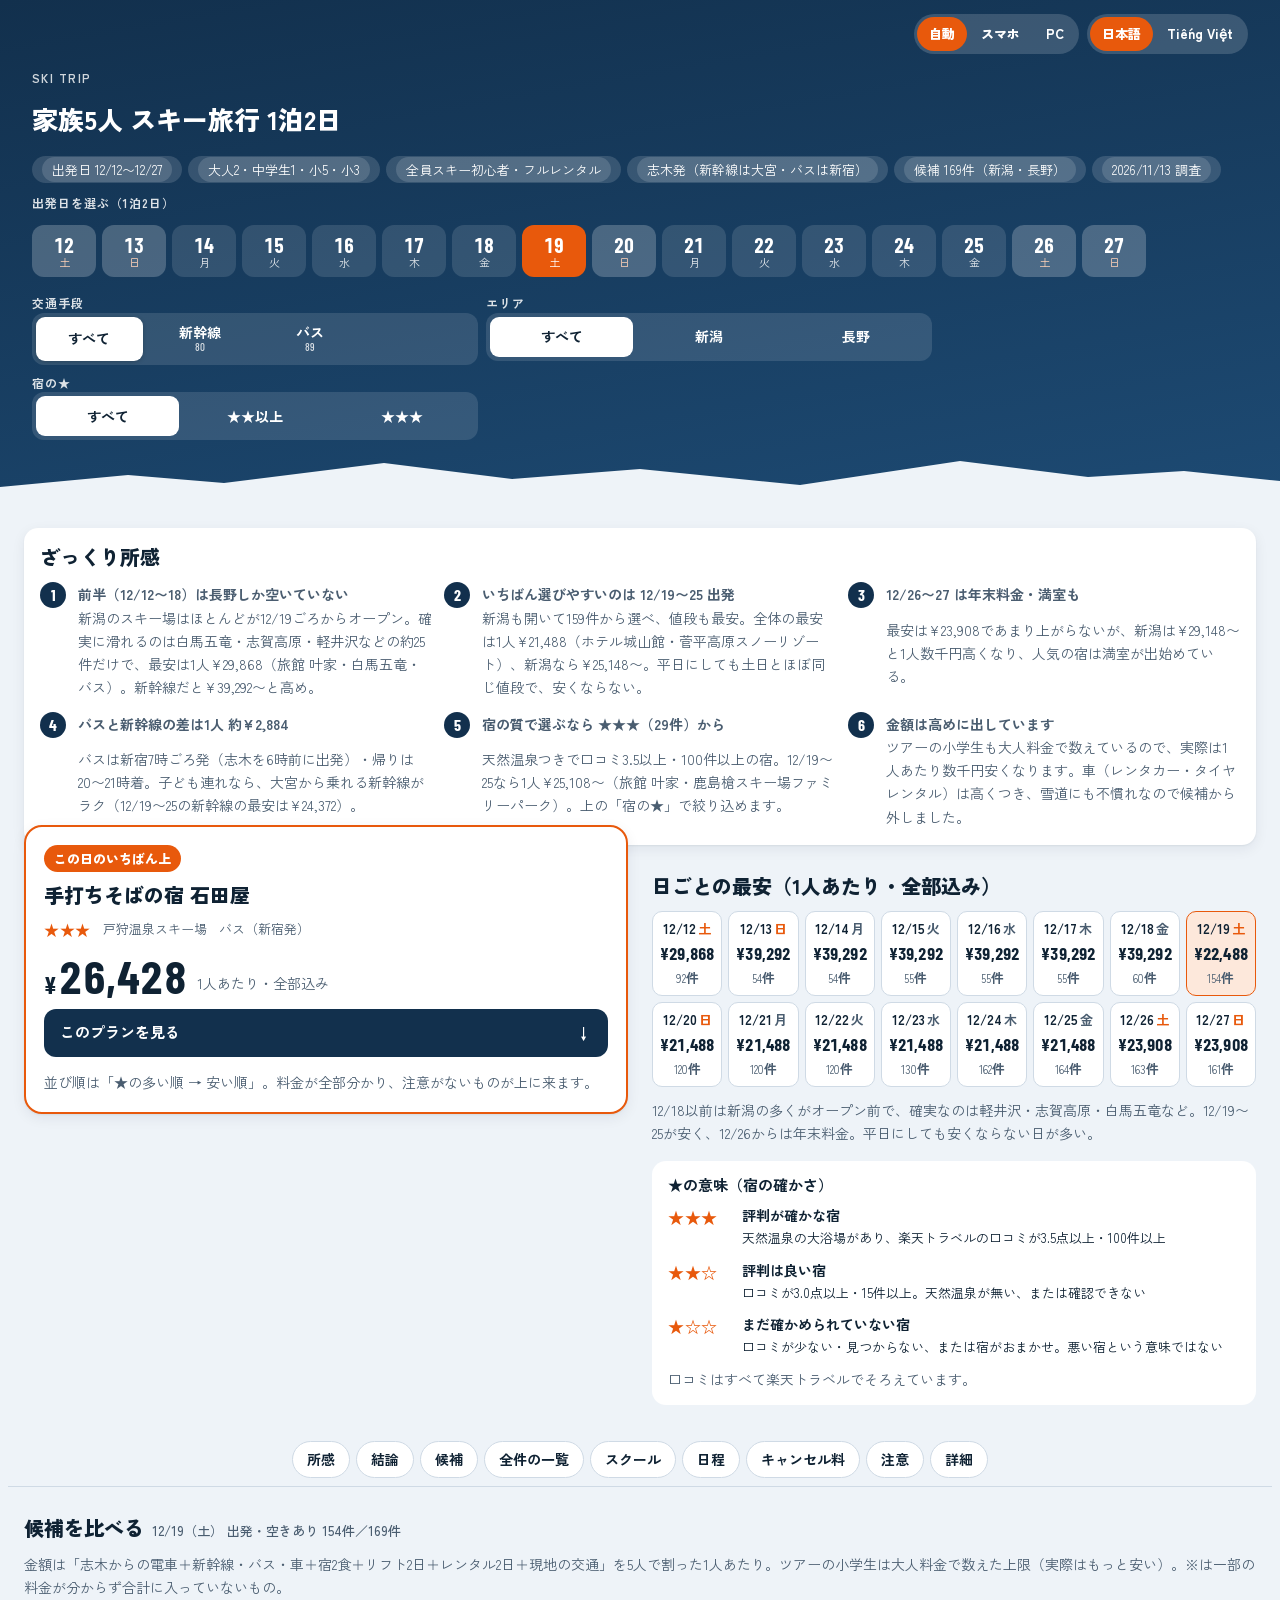
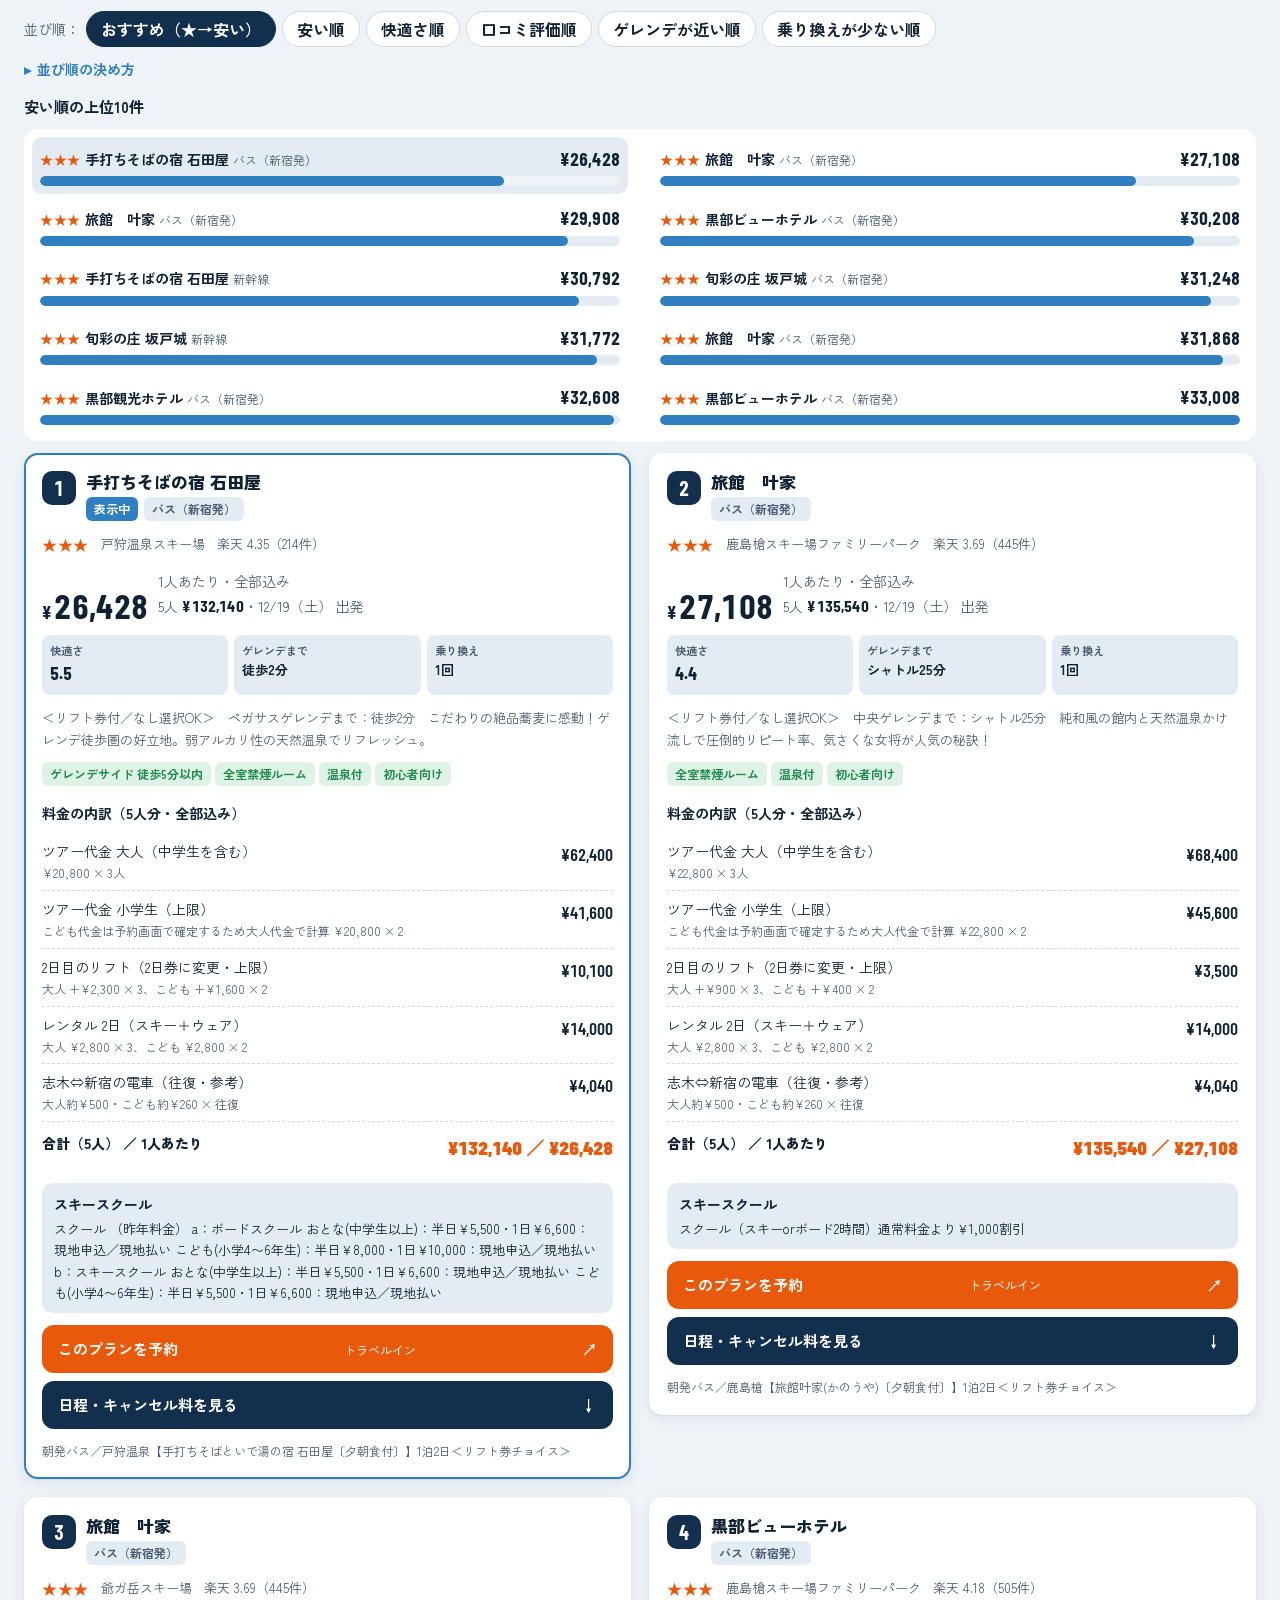
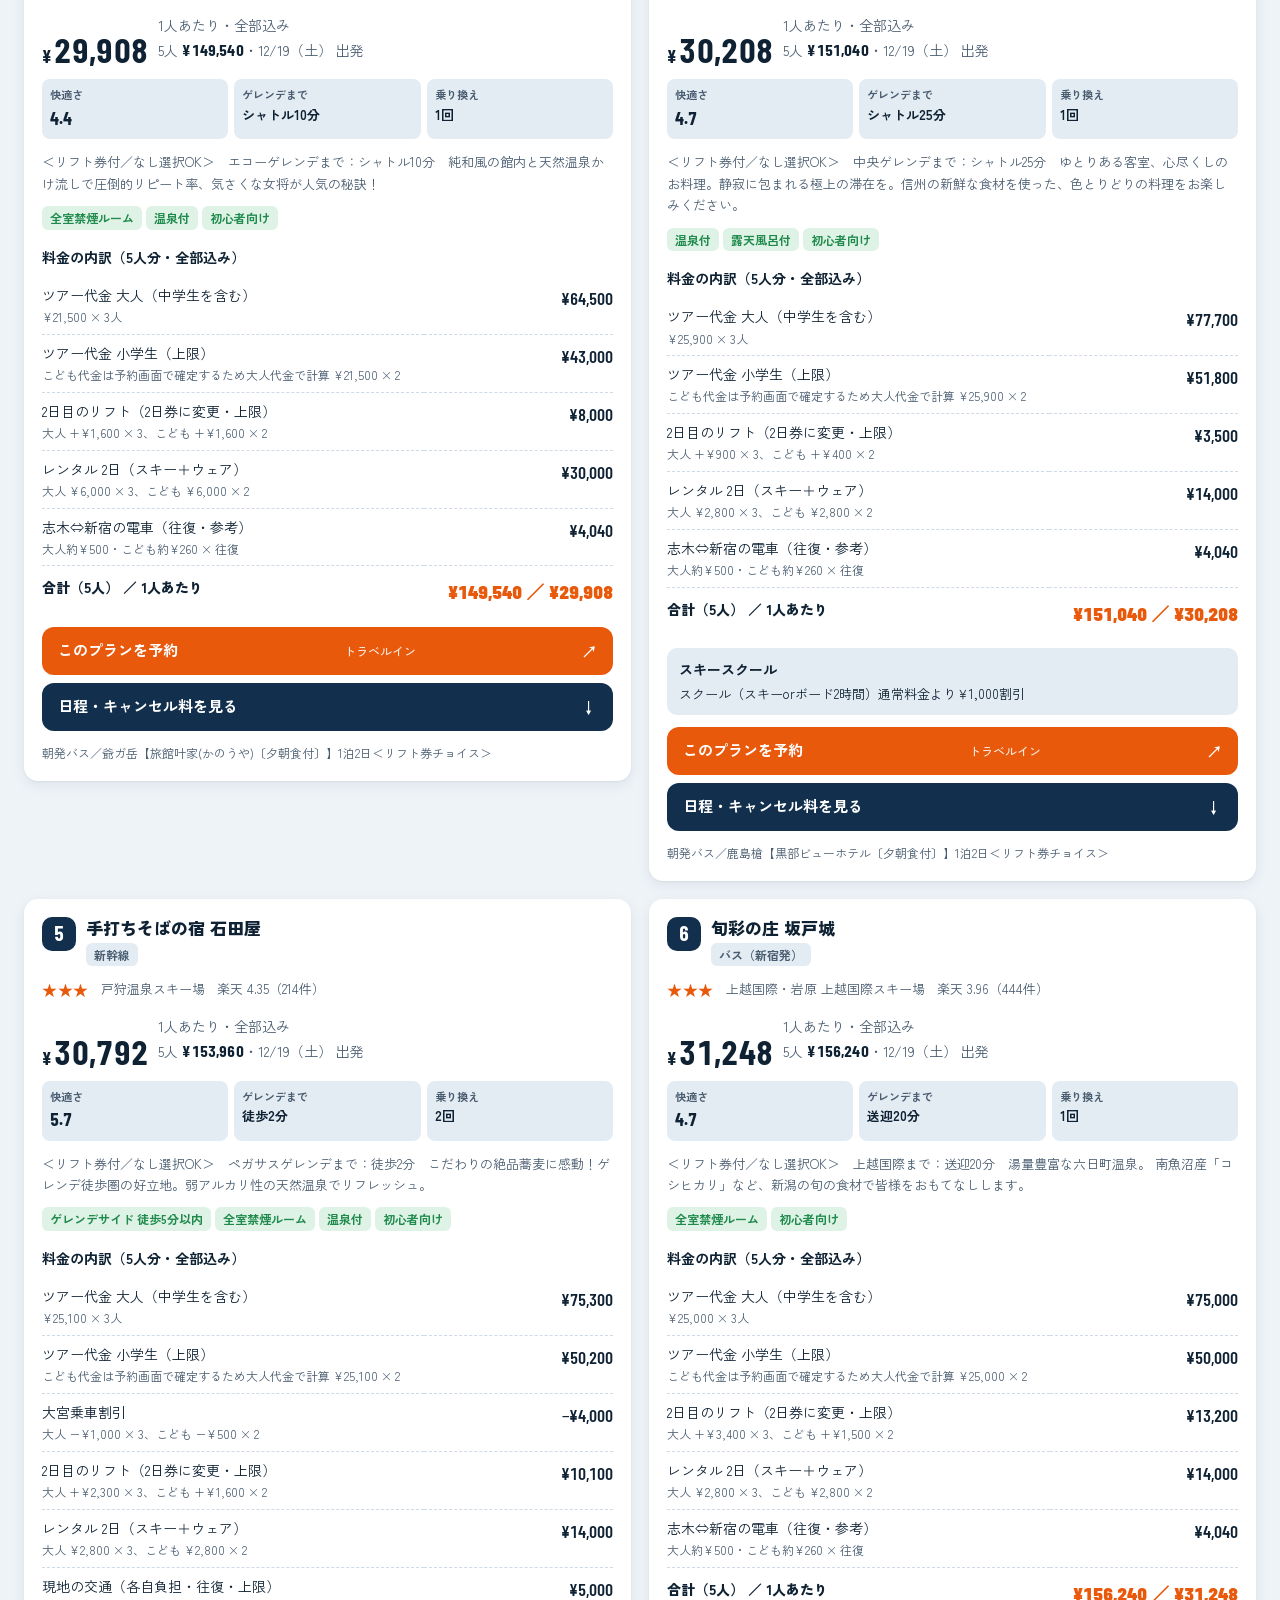
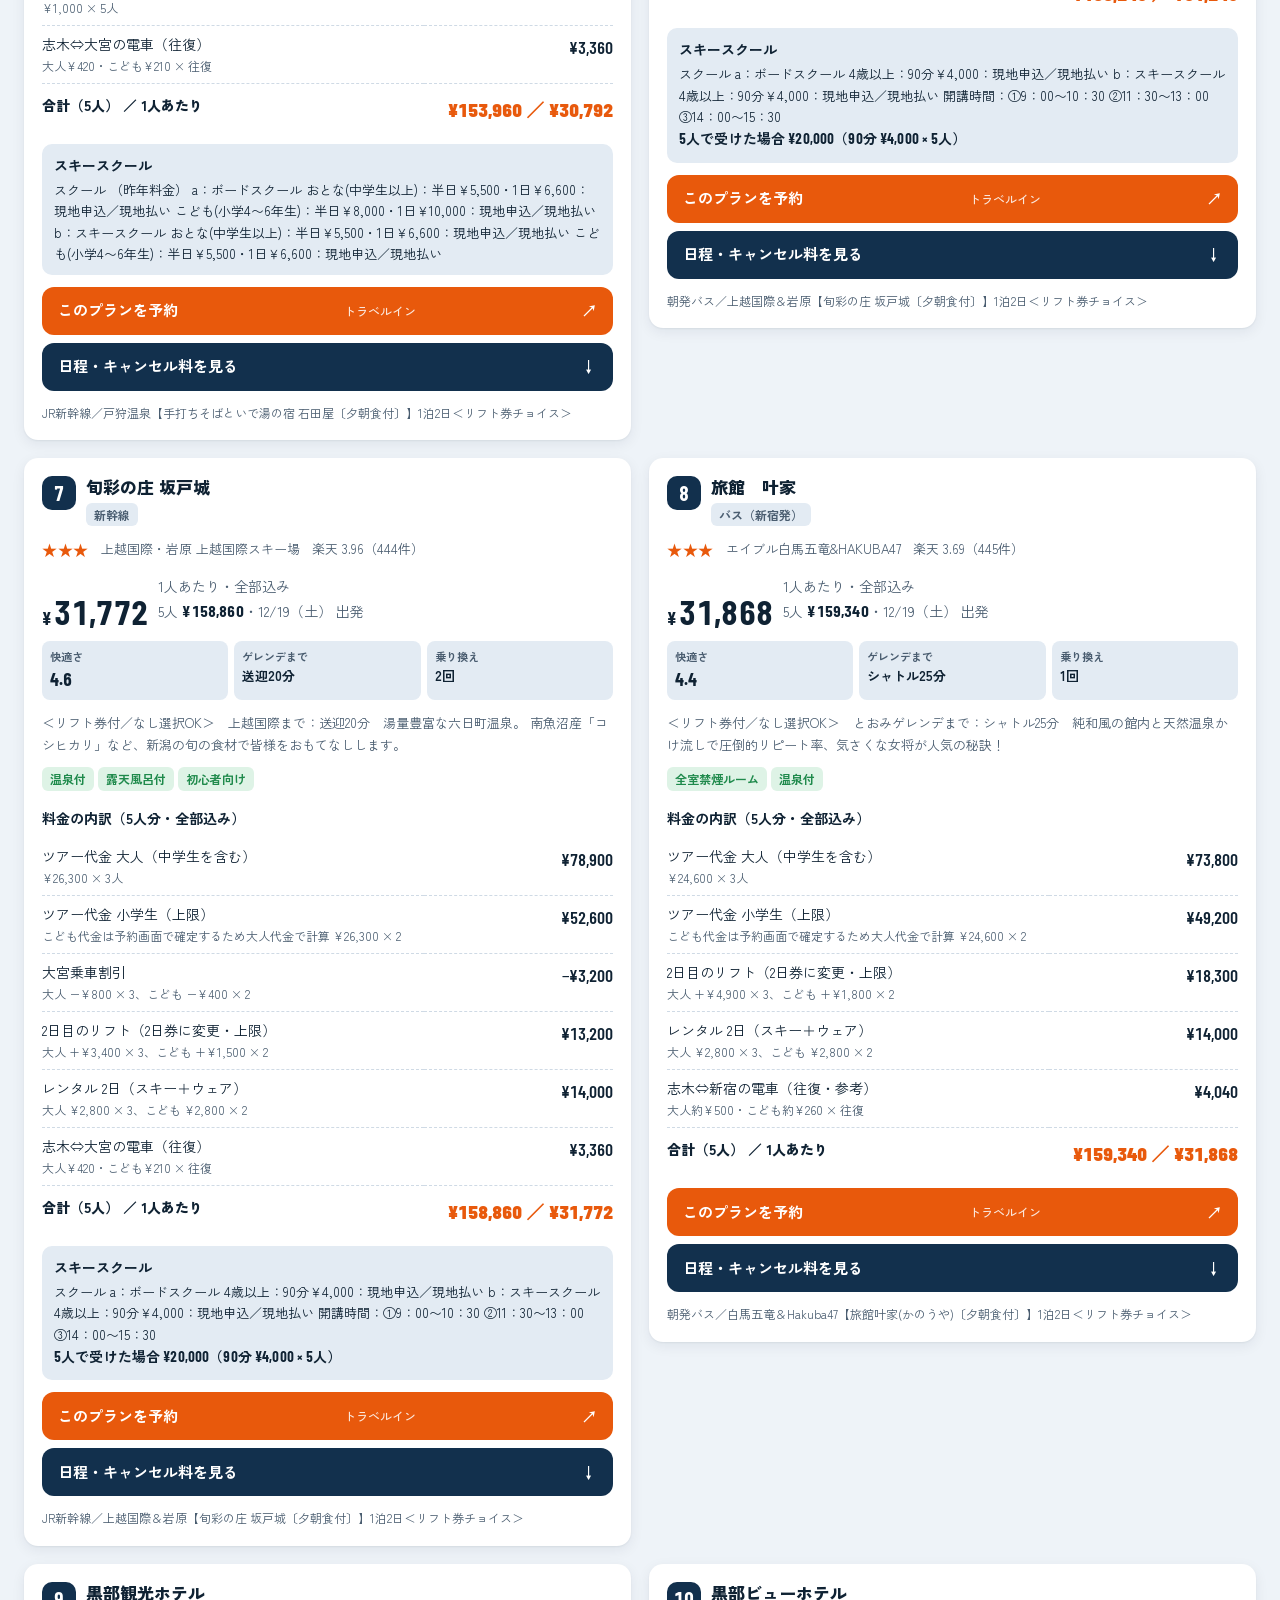
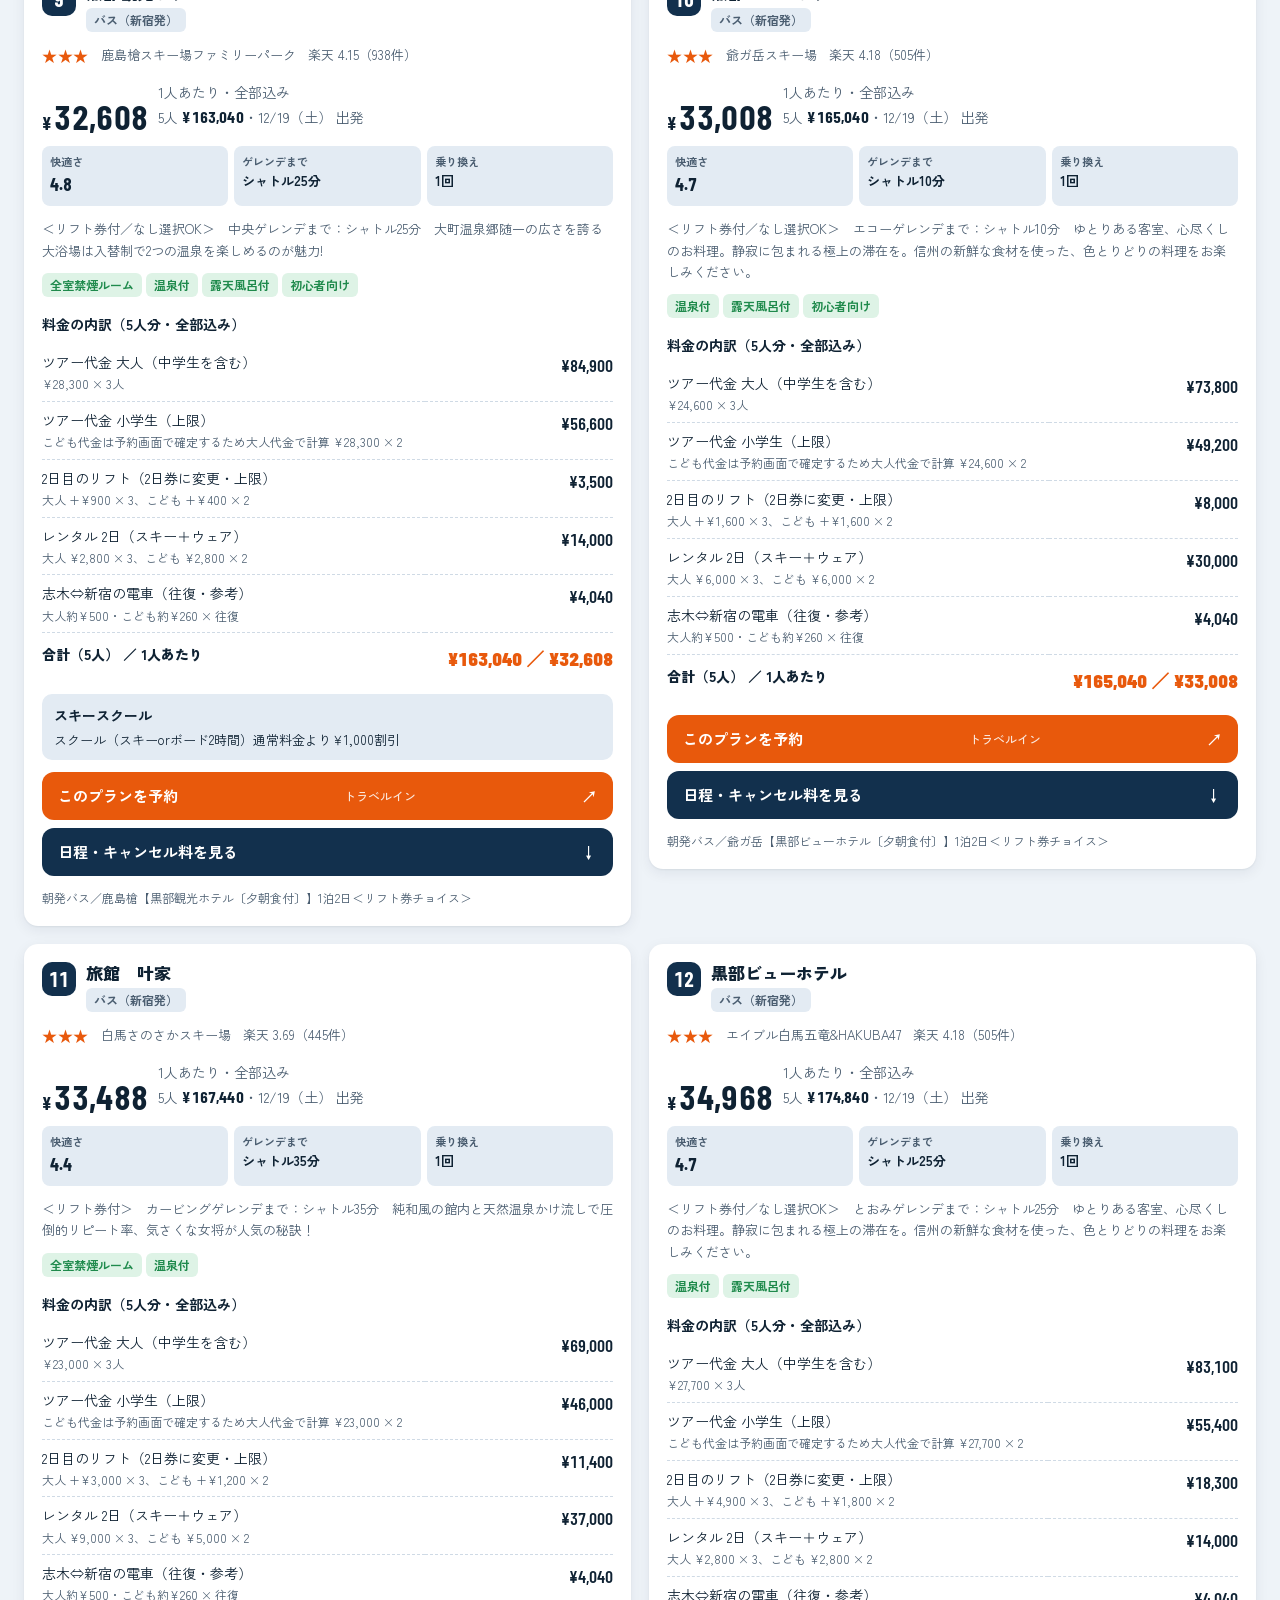
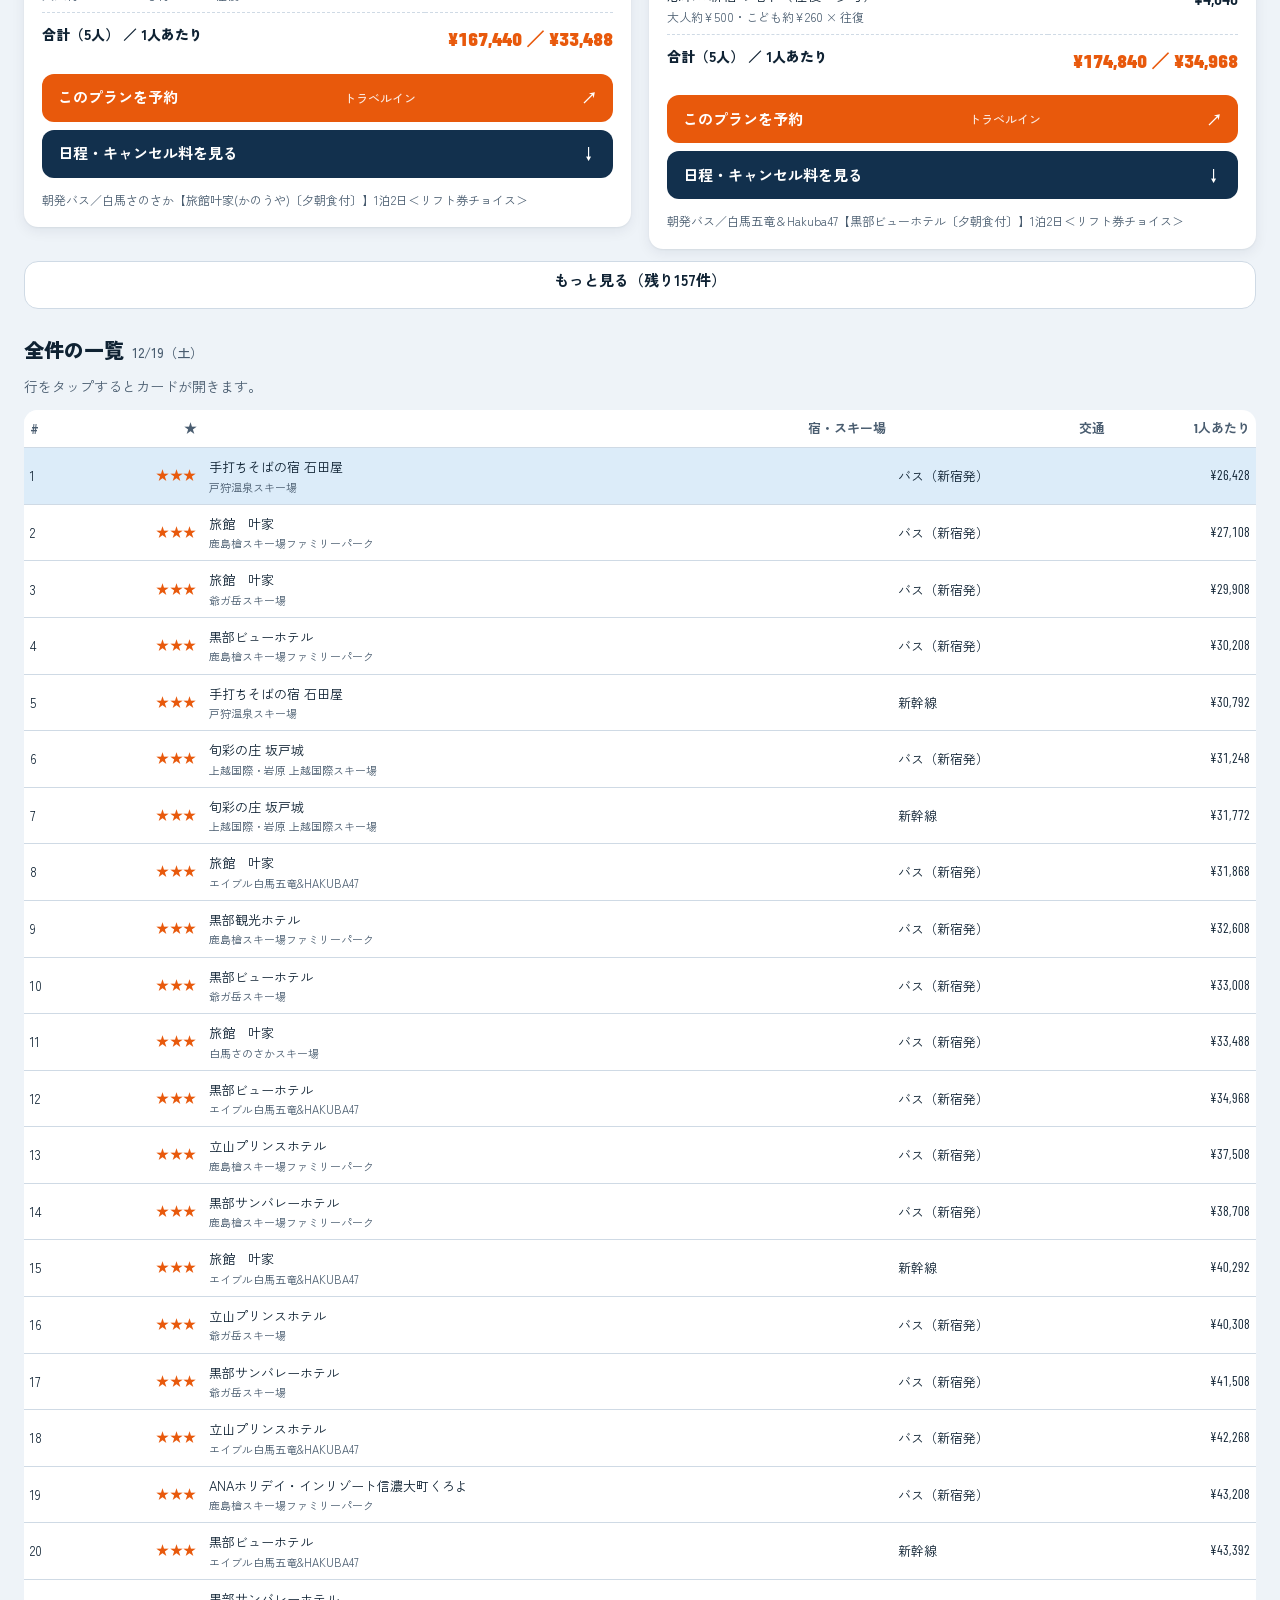
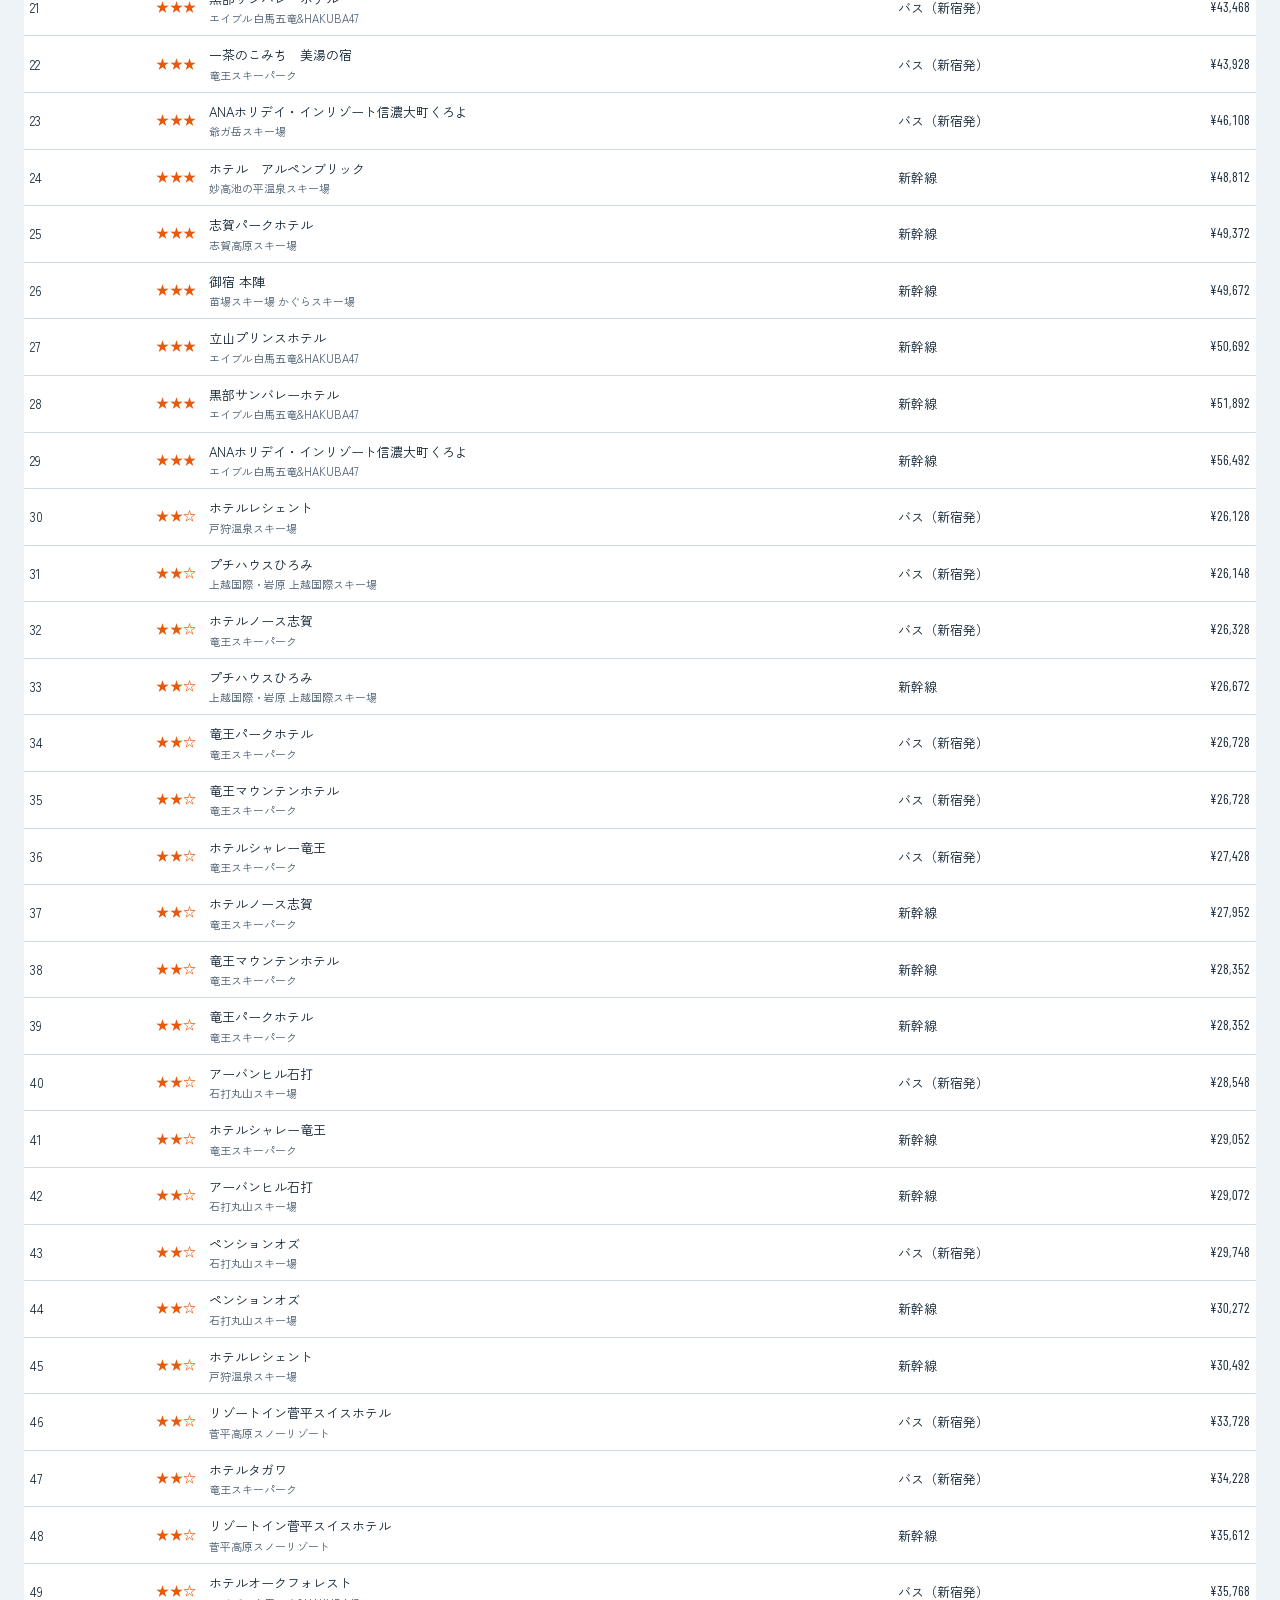
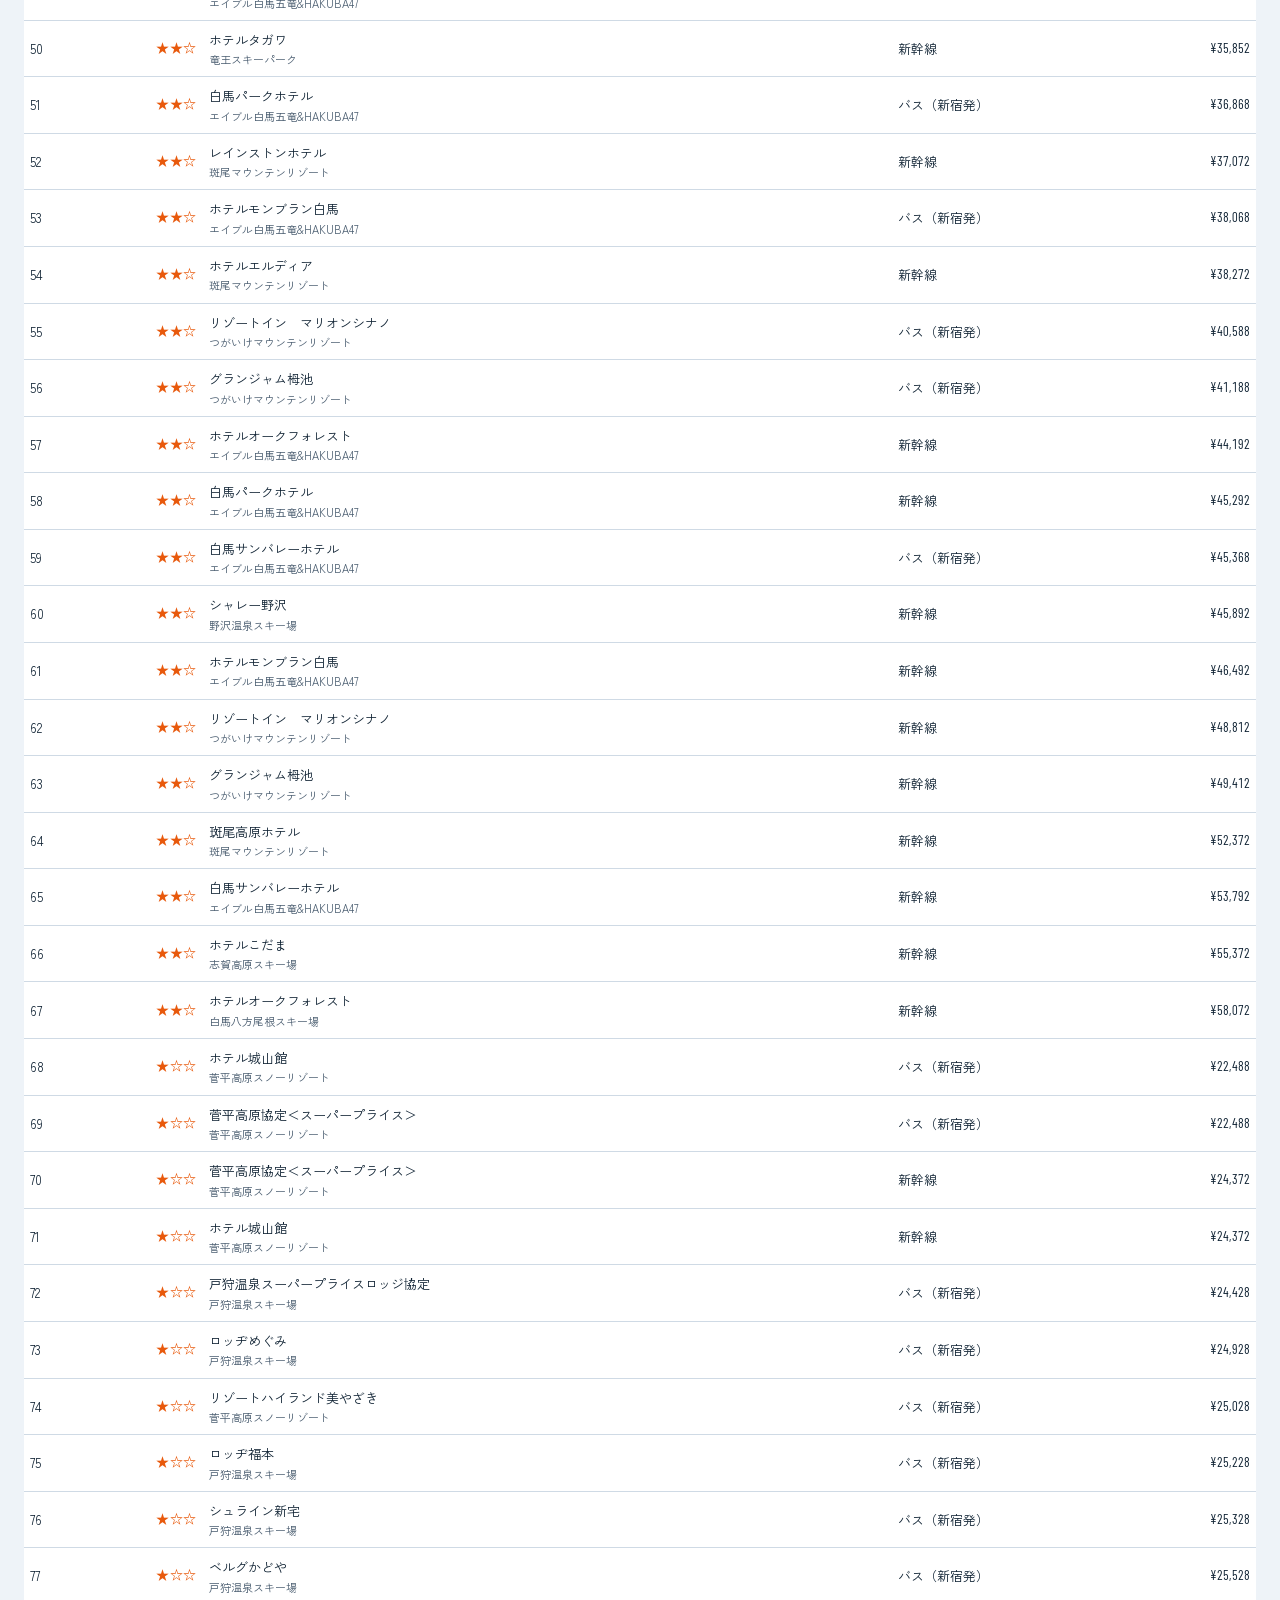
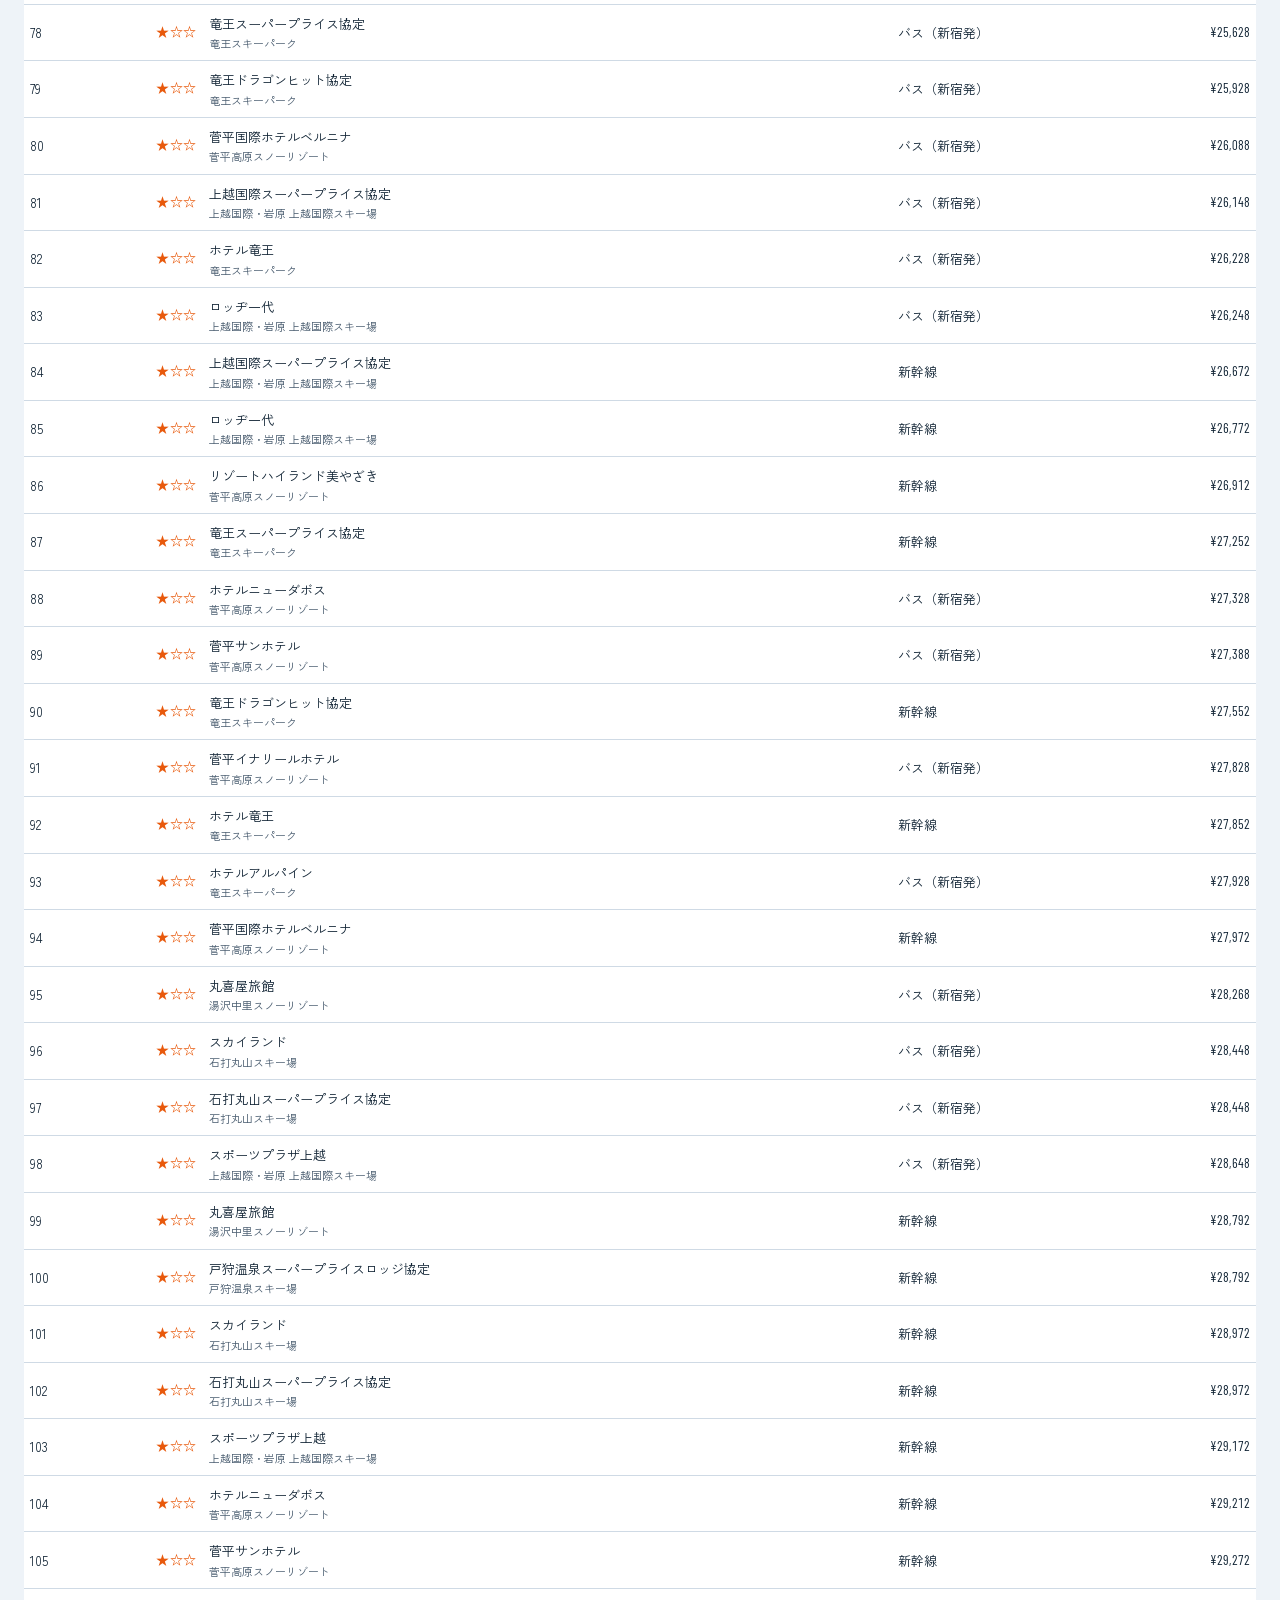
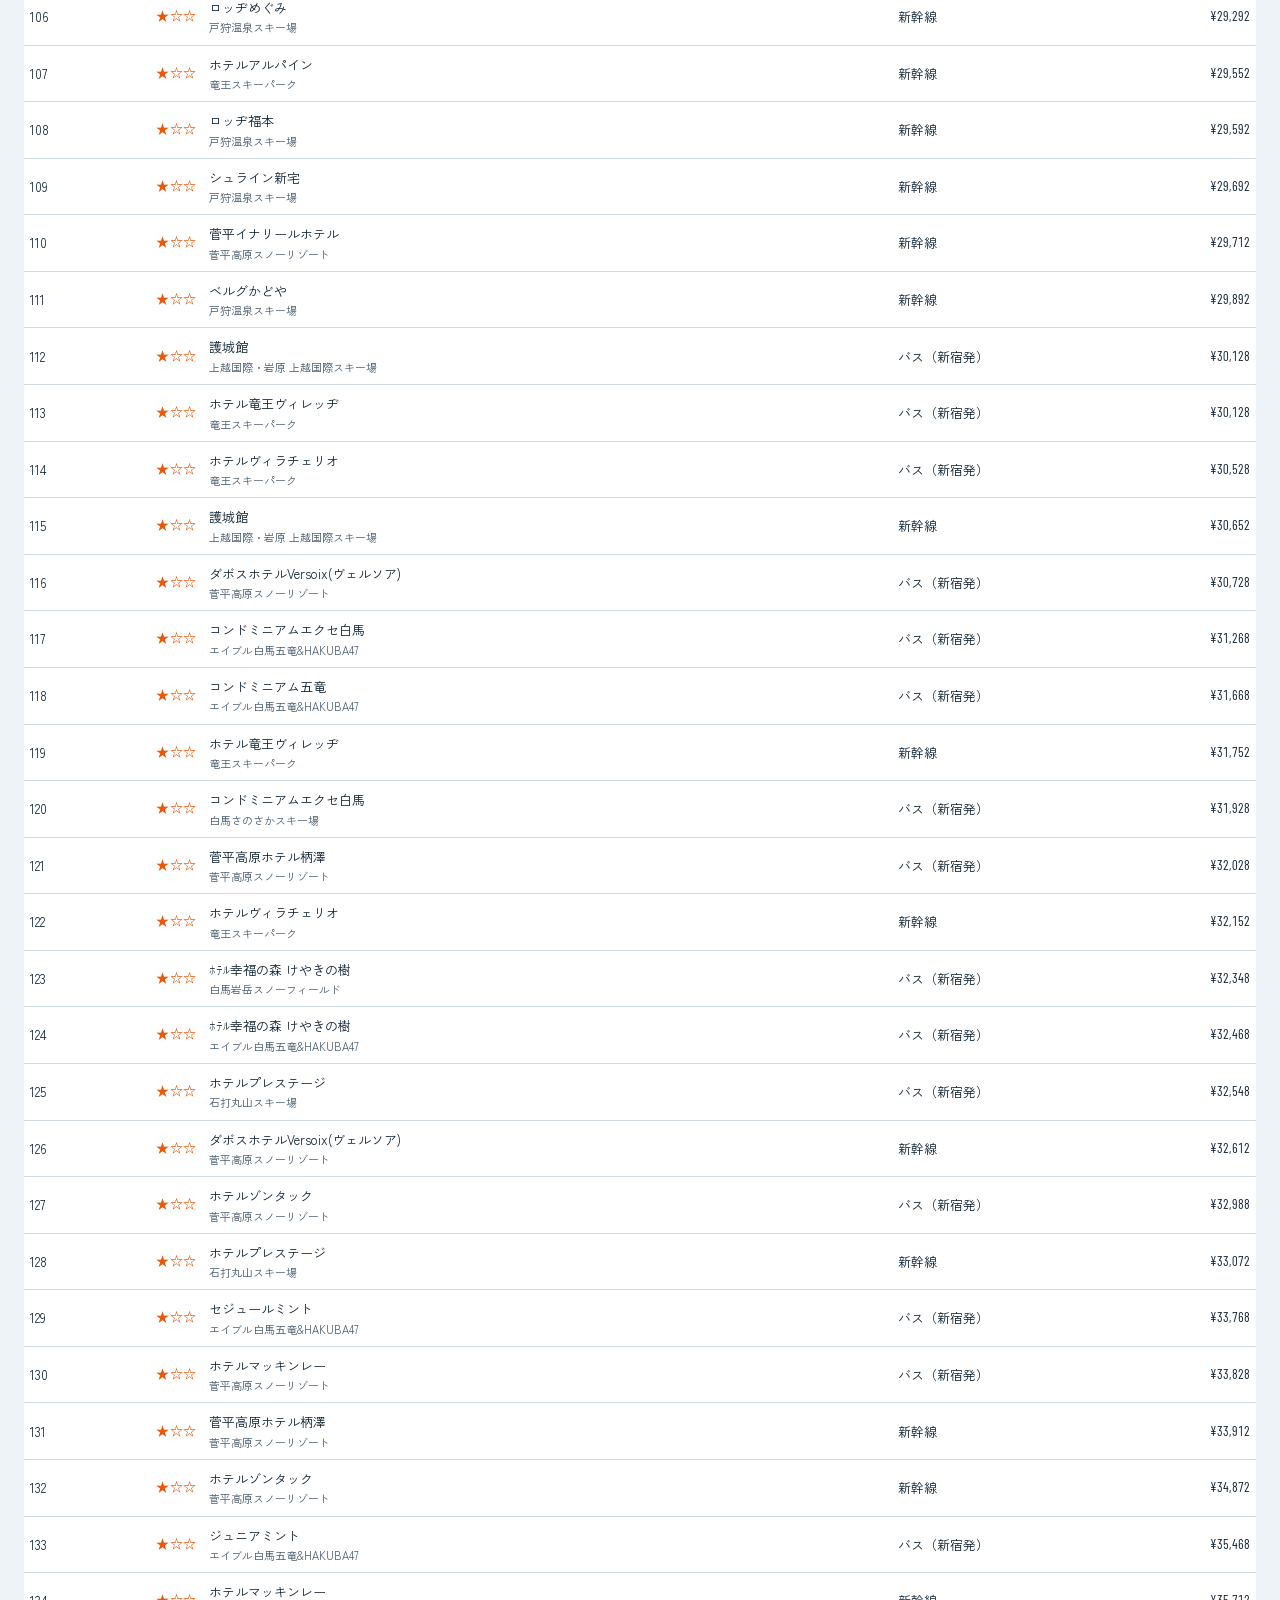
==== commit fefdf5df: "所感・並び替え（快適さ・評価・ゲレンデ・乗り換え）・見やすいスケジュールを追加 Co-Authored-By: Claude Opus 5.5 <noreply@anthropic.com> Clau" ====
--- a/site/index.html
+++ b/site/index.html
@@ -400,6 +400,36 @@
 #sched .day p { margin: 0; font-size: 14px; line-height: 1.8; }
 html.view-pc .daymin { grid-template-columns: repeat(8, minmax(0, 1fr)); }
 html.view-pc #alltable { max-width: none; }
+.insight { background: var(--surface); border-radius: var(--radius); padding: 16px; box-shadow: var(--shadow); }
+.insight ol { margin: 0; padding: 0; list-style: none; display: grid; gap: 12px; counter-reset: i; }
+.insight li { display: grid; grid-template-columns: 28px 1fr; column-gap: 10px; counter-increment: i; }
+.insight li::before { content: counter(i); grid-row: span 2; width: 26px; height: 26px; border-radius: 50%; background: var(--night); color: var(--night-ink); display: grid; place-items: center; font-family: var(--font-num); font-weight: 700; }
+.insight li b { font-size: 15px; }
+.insight li span { font-size: 14px; color: var(--ink-2); }
+html.view-pc .insight ol { grid-template-columns: repeat(3, minmax(0, 1fr)); }
+.kpis { display: grid; grid-template-columns: repeat(3, minmax(0, 1fr)); gap: 6px; margin: 0; }
+.kpis div { background: var(--surface-2); border-radius: 8px; padding: 6px 8px; min-width: 0; }
+.kpis dt { font-size: 11px; color: var(--ink-2); font-weight: 700; }
+.kpis dd { margin: 0; font-size: 13px; font-weight: 700; overflow-wrap: anywhere; }
+.kpis dd.num { font-size: 18px; }
+.sorthelp { width: 100%; border-top: 0; padding-top: 0; }
+.sorthelp ul { margin: 6px 0 0; padding-left: 1.2em; font-size: 13px; color: var(--ink-2); display: grid; gap: 4px; }
+.route2 { list-style: none; margin: 0; padding: 0; display: flex; flex-direction: column; }
+.route2 .st { display: grid; grid-template-columns: 48px 1fr; gap: 10px; align-items: start; padding: 4px 0; position: relative; }
+.route2 .st .tm { font-size: 16px; font-weight: 700; text-align: right; color: var(--ink); }
+.route2 .st .pl { font-weight: 700; font-size: 15px; padding-left: 18px; position: relative; }
+.route2 .st .pl::before { content: ""; position: absolute; left: 0; top: 7px; width: 10px; height: 10px; border-radius: 50%; background: var(--ice); }
+.route2 .st.hotel .pl::before, .route2 .st.home .pl::before { background: var(--accent); }
+.route2 .st.hotel .pl { color: var(--accent); }
+.route2 .st.free .pl, .route2 .st.stop .pl { font-weight: 500; }
+.route2 .lg { margin-left: 62px; border-left: 3px solid var(--line); padding: 4px 0 4px 14px; font-size: 13px; color: var(--ink-2); display: flex; gap: 8px; align-items: baseline; flex-wrap: wrap; }
+.route2 .lg .kind { font-size: 11px; font-weight: 900; border-radius: 6px; padding: 1px 7px; background: var(--surface-2); color: var(--ink); white-space: nowrap; }
+.route2 .lg.train { border-left-color: var(--ice); }
+.route2 .lg.train .kind { background: var(--ice-soft); color: var(--ice); }
+.route2 .lg.bus { border-left-color: var(--good); }
+.route2 .lg.bus .kind { background: var(--good-soft); color: var(--good); }
+.route2 .lg.local .kind { background: var(--surface-2); }
+.route2 .nt { margin-left: 62px; padding: 2px 0 2px 17px; font-size: 12px; color: var(--warn); border-left: 3px solid var(--line); }
 
 </style>
 
@@ -432,6 +462,7 @@
     </div>
     <svg class="ridge" viewBox="0 0 400 44" preserveAspectRatio="none" aria-hidden="true"><path d="M0 44 L0 30 L40 18 L70 26 L120 6 L160 22 L200 12 L250 28 L300 4 L340 20 L370 14 L400 24 L400 44 Z"/></svg>
   </header>
+  <section id="insight" class="insight"><h2><span class="l-ja">ざっくり所感</span><span class="l-vi" lang="vi">Tóm tắt nhanh</span></h2><ol><li><b><span class="l-ja">前半（12/12〜18）は長野しか空いていない</span><span class="l-vi" lang="vi">Nửa đầu (12–18/12) chỉ có Nagano</span></b><span><span class="l-ja">新潟のスキー場はほとんどが12/19ごろからオープン。確実に滑れるのは白馬五竜・志賀高原・軽井沢などの約25件だけで、最安は1人¥29,868（旅館 叶家・白馬五竜・バス）。新幹線だと¥39,292〜と高め。</span><span class="l-vi" lang="vi">Niigata mở cửa khoảng 19/12. Chỉ ~25 gói ở Nagano; rẻ nhất ¥29,868/người (xe buýt), tàu từ ¥39,292.</span></span></li><li><b><span class="l-ja">いちばん選びやすいのは 12/19〜25 出発</span><span class="l-vi" lang="vi">Dễ chọn nhất: đi 19–25/12</span></b><span><span class="l-ja">新潟も開いて159件から選べ、値段も最安。全体の最安は1人¥21,488（ホテル城山館・菅平高原スノーリゾート）、新潟なら¥25,148〜。平日にしても土日とほぼ同じ値段で、安くならない。</span><span class="l-vi" lang="vi">159 gói, rẻ nhất ¥21,488/người; Niigata từ ¥25,148. Ngày thường không rẻ hơn.</span></span></li><li><b><span class="l-ja">12/26〜27 は年末料金・満室も</span><span class="l-vi" lang="vi">26–27/12: giá cuối năm, nhiều nơi hết phòng</span></b><span><span class="l-ja">最安は¥23,908であまり上がらないが、新潟は¥29,148〜と1人数千円高くなり、人気の宿は満室が出始めている。</span><span class="l-vi" lang="vi">Rẻ nhất ¥23,908; Niigata từ ¥29,148, nhiều khách sạn hết phòng.</span></span></li><li><b><span class="l-ja">バスと新幹線の差は1人 約¥2,884</span><span class="l-vi" lang="vi">Xe buýt rẻ hơn tàu ~¥2,884/người</span></b><span><span class="l-ja">バスは新宿7時ごろ発（志木を6時前に出発）・帰りは20〜21時着。子ども連れなら、大宮から乗れる新幹線がラク（12/19〜25の新幹線の最安は¥24,372）。</span><span class="l-vi" lang="vi">Xe buýt đi 7 giờ sáng từ Shinjuku. Với trẻ em, tàu từ Omiya dễ hơn (từ ¥24,372).</span></span></li><li><b><span class="l-ja">宿の質で選ぶなら ★★★（29件）から</span><span class="l-vi" lang="vi">Muốn khách sạn tốt: chọn ★★★ (29 gói)</span></b><span><span class="l-ja">天然温泉つきで口コミ3.5以上・100件以上の宿。12/19〜25なら1人¥25,108〜（旅館 叶家・鹿島槍スキー場ファミリーパーク）。上の「宿の★」で絞り込めます。</span><span class="l-vi" lang="vi">Từ ¥25,108/người. Lọc bằng nút ★ ở trên.</span></span></li><li><b><span class="l-ja">金額は高めに出しています</span><span class="l-vi" lang="vi">Giá ghi ở đây là mức tối đa</span></b><span><span class="l-ja">ツアーの小学生も大人料金で数えているので、実際は1人あたり数千円安くなります。車（レンタカー・タイヤレンタル）は高くつき、雪道にも不慣れなので候補から外しました。</span><span class="l-vi" lang="vi">Trẻ em tính như người lớn nên thực tế rẻ hơn. Đi ô tô đắt và đường tuyết khó nên đã loại.</span></span></li></ol></section>
   <div class="toprow">
     <section class="verdict" id="best"><div id="dayBest"></div>
       <p class="muted"><span class="l-ja">並び順は「★の多い順 → 安い順」。料金が全部分かり、注意がないものが上に来ます。</span><span class="l-vi" lang="vi">Sắp xếp: nhiều ★ trước, rồi rẻ hơn.</span></p></section>
@@ -444,11 +475,18 @@
   <p class="muted"><span class="l-ja">口コミはすべて楽天トラベルでそろえています。</span><span class="l-vi" lang="vi">Đánh giá đều lấy từ Rakuten Travel.</span></p>
 </div></section>
   </div>
-  <nav class="toc" aria-label="目次"><a href="#best"><span class="l-ja">結論</span><span class="l-vi" lang="vi">Kết luận</span></a><a href="#compare"><span class="l-ja">候補</span><span class="l-vi" lang="vi">Các gói</span></a><a href="#all"><span class="l-ja">全件の一覧</span><span class="l-vi" lang="vi">Danh sách</span></a><a href="#school"><span class="l-ja">スクール</span><span class="l-vi" lang="vi">Trường</span></a><a href="#schedule"><span class="l-ja">日程</span><span class="l-vi" lang="vi">Lịch trình</span></a><a href="#cancel"><span class="l-ja">キャンセル料</span><span class="l-vi" lang="vi">Phí hủy</span></a><a href="#notes"><span class="l-ja">注意</span><span class="l-vi" lang="vi">Lưu ý</span></a><a href="#more"><span class="l-ja">詳細</span><span class="l-vi" lang="vi">Chi tiết</span></a></nav>
+  <nav class="toc" aria-label="目次"><a href="#insight"><span class="l-ja">所感</span><span class="l-vi" lang="vi">Tóm tắt</span></a><a href="#best"><span class="l-ja">結論</span><span class="l-vi" lang="vi">Kết luận</span></a><a href="#compare"><span class="l-ja">候補</span><span class="l-vi" lang="vi">Các gói</span></a><a href="#all"><span class="l-ja">全件の一覧</span><span class="l-vi" lang="vi">Danh sách</span></a><a href="#school"><span class="l-ja">スクール</span><span class="l-vi" lang="vi">Trường</span></a><a href="#schedule"><span class="l-ja">日程</span><span class="l-vi" lang="vi">Lịch trình</span></a><a href="#cancel"><span class="l-ja">キャンセル料</span><span class="l-vi" lang="vi">Phí hủy</span></a><a href="#notes"><span class="l-ja">注意</span><span class="l-vi" lang="vi">Lưu ý</span></a><a href="#more"><span class="l-ja">詳細</span><span class="l-vi" lang="vi">Chi tiết</span></a></nav>
   <section id="compare">
     <h2><span class="l-ja">候補を比べる</span><span class="l-vi" lang="vi">So sánh</span> <small><span data-seldate></span> <span class="l-ja">出発</span><span class="l-vi" lang="vi">khởi hành</span>・<span id="compare-count"></span></small></h2>
     <p class="muted"><span class="l-ja">金額は「志木からの電車＋新幹線・バス・車＋宿2食＋リフト2日＋レンタル2日＋現地の交通」を5人で割った1人あたり。ツアーの小学生は大人料金で数えた上限（実際はもっと安い）。※は一部の料金が分からず合計に入っていないもの。</span><span class="l-vi" lang="vi">Giá mỗi người đã gồm tất cả; trẻ em tính như NL (tối đa). ※ = thiếu một phần.</span></p>
-    <div class="sortrow"><span class="muted"><span class="l-ja">並び順：</span><span class="l-vi" lang="vi">Sắp xếp:</span></span><button class="sortb" type="button" data-sort="rank" aria-pressed="true"><span class="l-ja">★→安い順</span><span class="l-vi" lang="vi">★ → giá</span></button><button class="sortb" type="button" data-sort="price" aria-pressed="false"><span class="l-ja">安い順</span><span class="l-vi" lang="vi">Giá</span></button></div>
+    <div class="sortrow"><span class="muted"><span class="l-ja">並び順：</span><span class="l-vi" lang="vi">Sắp xếp:</span></span><button class="sortb" type="button" data-sort="rank" aria-pressed="true"><span class="l-ja">おすすめ（★→安い）</span><span class="l-vi" lang="vi">Đề xuất</span></button><button class="sortb" type="button" data-sort="price" aria-pressed="false"><span class="l-ja">安い順</span><span class="l-vi" lang="vi">Rẻ nhất</span></button><button class="sortb" type="button" data-sort="comfort" aria-pressed="false"><span class="l-ja">快適さ順</span><span class="l-vi" lang="vi">Thoải mái</span></button><button class="sortb" type="button" data-sort="rating" aria-pressed="false"><span class="l-ja">口コミ評価順</span><span class="l-vi" lang="vi">Đánh giá</span></button><button class="sortb" type="button" data-sort="slope" aria-pressed="false"><span class="l-ja">ゲレンデが近い順</span><span class="l-vi" lang="vi">Gần dốc</span></button><button class="sortb" type="button" data-sort="legs" aria-pressed="false"><span class="l-ja">乗り換えが少ない順</span><span class="l-vi" lang="vi">Ít chuyển xe</span></button>
+    <details class="sorthelp"><summary><span class="l-ja">並び順の決め方</span><span class="l-vi" lang="vi">Cách sắp xếp</span></summary><ul>
+      <li><span class="l-ja">おすすめ：★の多い順、同じ★なら安い順</span><span class="l-vi" lang="vi">★ nhiều trước, rồi rẻ</span></li>
+      <li><span class="l-ja">快適さ：楽天の口コミ点（無ければ3.0）に、天然温泉＋0.5、ゲレンデ徒歩2分以内＋0.5（5分以内＋0.3・15分以内＋0.1）、新幹線＋0.3、全室禁煙＋0.2、乗り換え1回ごとに−0.15 を足した点数</span><span class="l-vi" lang="vi">Điểm đánh giá + suối nóng + gần dốc + tàu + cấm hút thuốc − chuyển xe</span></li>
+      <li><span class="l-ja">口コミ評価：楽天トラベルの総合点（口コミが無い宿は最後）</span><span class="l-vi" lang="vi">Điểm Rakuten</span></li>
+      <li><span class="l-ja">ゲレンデが近い：宿からゲレンデまでの徒歩の分数。シャトル・送迎は分数＋10分として比べる</span><span class="l-vi" lang="vi">Phút đi bộ; xe đưa đón +10</span></li>
+      <li><span class="l-ja">乗り換え：大宮・新宿から宿までに乗る乗り物の数（バスツアーは1回）</span><span class="l-vi" lang="vi">Số lần đổi xe từ Omiya/Shinjuku</span></li>
+      <li><span class="l-ja">どの並び順でも、料金が全部分かるものが先、※付き・販売なしは後ろ</span><span class="l-vi" lang="vi">Gói đủ giá đứng trước</span></li></ul></details></div>
     <h3 class="sub-h"><span class="l-ja">安い順の上位10件</span><span class="l-vi" lang="vi">10 gói đầu</span></h3>
     <div class="bars"></div>
     <div class="cards"></div>
@@ -487,7 +525,7 @@
   </div></section>
   <footer><span class="l-ja">料金は2026/11/13時点。予約前に各サイトで確認してください。</span><span class="l-vi" lang="vi">Giá tại 13/11/2026.</span></footer>
 </div>
-<script>window.TRIP = {"plans":[{"id":"t0","src":"tin","hotel":"ホテル　アルペンブリック","resort":"妙高池の平温泉スキー場","pref":"新潟県","mode":"train","area":"niigata","star":3,"rev":{"id":"5121","score":4.01,"count":727,"onsen":true},"icon":"ゲレンデ直結【徒歩0分】//全室禁煙ルーム//洗面・トイレ付//温泉付//露天風呂付//バイキング//初心者向け//宿指定プラン","sub":"＜リフト券付／なし選択OK＞　アルペンブリックゲレンデまで：徒歩0分　黒泥の温泉やビール工場レストランなど、魅力いっぱい！","days":{"1212":{"v":"412_18_4321_001001_5G","a":31100,"tot":229060,"pp":45812,"w":["early"]},"1213":{"v":"412_18_4321_001001_5G","a":31100,"tot":229060,"pp":45812,"w":["early"]},"1214":{"v":"412_18_4321_001001_5G","a":31100,"tot":229060,"pp":45812,"w":["early"]},"1215":{"v":"412_18_4321_001001_5G","a":31100,"tot":229060,"pp":45812,"w":["early"]},"1216":{"v":"412_18_4321_001001_5G","a":31100,"tot":229060,"pp":45812,"w":["early"]},"1217":{"v":"412_18_4321_001001_5G","a":31100,"tot":229060,"pp":45812,"w":["early"]},"1218":{"v":"412_18_4321_001001_5G","a":31100,"tot":229060,"pp":45812,"w":["early"]},"1219":{"v":"412_18_4321_001001_5G","a":34100,"tot":244060,"pp":48812,"w":[]},"1220":{"v":"412_18_4321_001001_5G","a":34100,"tot":244060,"pp":48812,"w":[]},"1221":{"v":"412_18_4321_001001_5G","a":34100,"tot":244060,"pp":48812,"w":[]},"1222":{"v":"412_18_4321_001001_5G","a":34100,"tot":244060,"pp":48812,"w":[]},"1223":{"v":"412_18_4321_001001_5G","a":34100,"tot":244060,"pp":48812,"w":[]},"1224":{"v":"412_18_4321_001001_5G","a":34100,"tot":244060,"pp":48812,"w":[]},"1225":{"v":"412_18_4321_001001_5G","a":39500,"tot":271060,"pp":54212,"w":[]},"1226":{"v":"412_18_4321_001001_5G","a":44700,"tot":297060,"pp":59412,"w":[]},"1227":{"v":"412_18_4321_001001_5G","a":44700,"tot":297060,"pp":59412,"w":[]}},"schoolsum":"","tags":[],"variants":{"412_18_4321_001001_5G":{"om":[2800,1400],"l2":[3400,4900],"l2c":[3400,4300],"rent":[11200,8000],"local":1700,"mode":"train","school":"スクール （昨年料金） a：ボードスクール 小学生以上：2時間￥6,000・4時間￥10,000：現地申込／現地払い b：スキースクール 小学生以上：2時間￥6,000・4時間￥10,000：現地申込／現地払い","url":"https://yoyaku.travel-inn.co.jp/dom_tour_tin/tintour/JP/detail?hcd=I0&tp=412&c1=18&c2=4321&c3=001001&br=5G","name":"JR新幹線／池の平温泉【ホテルアルペンブリック〔夕朝食付〕】1泊2日＜リフト券チョイス＞","itin":" 1日目 東京23区内各駅（東京駅 ## 上野駅） ## 大宮駅 ## ## (北陸新幹線) ## ## 長野駅 ## ## (しなの鉄道北しなの線約45分・各自負担￥850) ## ## 妙高高原駅 == =(送迎約15分) == =宿泊施設 ※送迎時間9：00-16：00。前日までにホテルへご予約ください。予約先：ホテルアルペンブリック TEL：0255-86-3180 長野駅からスキー場までのアクセスにつきましては下記リンクをご参照ください。 アルペンブリックリゾートHP≫ 到着後フリータイム 【宿泊】ホテル アルペンブリック 朝 × 昼 × 夕 〇 2日目 出発までフリータイム 池の平温泉 == =(送迎約15分) == =妙高高原駅 ## ## (しなの鉄道北しなの線約45分・各自負担￥850) ## ## 長野駅 ## ## (北陸新幹線) ## ## 大宮駅 ## (上野駅 ## 東京駅)東京23区内各駅 スキー場から長野駅までのアクセスにつきましては下記リンクをご参照ください。 アルペンブリックリゾートHP≫ 朝 〇 昼 × 夕 × ＜記号＞ == バス → 飛行機 ## 列車 ~~ 船・フェリー .. 徒歩 ● 入場・乗車観光 ◎ 下車観光 ○ 車窓観光 予約へ進む（料金・空室状況カレンダーへ） "}}},{"id":"t1","src":"tin","hotel":"ホテルゆのたに荘","resort":"奥只見丸山スキー場","pref":"新潟県","mode":"train","area":"niigata","star":1,"rev":{"id":"43942","score":2.92,"count":112,"onsen":true},"icon":"シングル部屋//和室指定可能//全室禁煙ルーム//洗面・トイレ付//温泉付//露天風呂付//初心者向け//中上級者向け//宿指定プラン","sub":"＜リフト券付／なし選択OK＞　スキー場まで：送迎5分+シャトルバス40分　地産地消にこだわった料理、川のせせらぎを聞きながら、湯量豊富で程よい湯加減の温泉で湯っくり。\r\n","days":{"1212":{"v":"412_18_3321_001001_5G","a":30600,"tot":201460,"pp":40292,"w":["early"]},"1213":{"v":"412_18_3321_001001_5G","a":29600,"tot":196460,"pp":39292,"w":["early"]},"1214":{"v":"412_18_3321_001001_5G","a":29000,"tot":193460,"pp":38692,"w":["early"]},"1215":{"v":"412_18_3321_001001_5G","a":29000,"tot":193460,"pp":38692,"w":["early"]},"1216":{"v":"412_18_3321_001001_5G","a":29000,"tot":193460,"pp":38692,"w":["early"]},"1217":{"v":"412_18_3321_001001_5G","a":29000,"tot":193460,"pp":38692,"w":["early"]},"1218":{"v":"412_18_3321_001001_5G","a":29000,"tot":193460,"pp":38692,"w":["early"]},"1219":{"v":"412_18_3321_001001_5G","a":30600,"tot":201460,"pp":40292,"w":[]},"1220":{"v":"412_18_3321_001001_5G","a":29600,"tot":196460,"pp":39292,"w":[]},"1221":{"v":"412_18_3321_001001_5G","a":29000,"tot":193460,"pp":38692,"w":[]},"1222":{"v":"412_18_3321_001001_5G","a":29000,"tot":193460,"pp":38692,"w":[]},"1223":{"v":"412_18_3321_001001_5G","a":29000,"tot":193460,"pp":38692,"w":[]},"1224":{"v":"412_18_3321_001001_5G","a":29000,"tot":193460,"pp":38692,"w":[]},"1225":{"v":"412_18_3321_001001_5G","a":30800,"tot":202460,"pp":40492,"w":[]},"1226":{"v":"412_18_3321_001001_5G","a":34700,"tot":221960,"pp":44392,"w":[]},"1227":{"v":"412_18_3321_001001_5G","a":33600,"tot":216460,"pp":43292,"w":[]}},"schoolsum":"","tags":[],"variants":{"412_18_3321_001001_5G":{"om":[2600,1300],"l2":[3600,4100],"l2c":[2000,2000],"rent":[8000,7600],"local":0,"mode":"train","school":null,"url":"https://yoyaku.travel-inn.co.jp/dom_tour_tin/tintour/JP/detail?hcd=I0&tp=412&c1=18&c2=3321&c3=001001&br=5G","name":"JR新幹線／奥只見丸山【ホテルゆのたに荘〔夕朝食付〕】1泊2日＜リフト券チョイス＞","itin":" 1日目 東京23区内各駅（東京駅 ## 上野駅） ## 大宮駅 ## ## (上越新幹線) ## ## 浦佐駅 == =(スキー場無料シャトルバス約80分） == =奥只見丸山スキー場 浦佐駅からスキー場までの路線バスにつきましては下記リンクをご参照ください。 奥只見丸山スキー場HP≫ 出発までフリータイム 夕刻、スキー場からシャトルバス+送迎にて宿泊施設へ 奥只見丸山スキー場 == =(スキー場無料シャトルバス約40分） == =シルバーライン入口下車 == =送迎5分 == =宿泊施設 【宿泊】ホテルゆのたに荘 朝 × 昼 × 夕 〇 2日目 （1）リフト1日券付の場合 チェックアウト後、路線バスにて小出駅へ 宿泊施設…徒歩7分…折立温泉 == =（路線バス約25分） == =小出駅 ## #（JR上越線約9分/各自負担：￥210） ## #浦佐駅 ## ## (上越新幹線) ## ## 大宮駅 ## (上野駅 ## 東京駅)東京23区内各駅 （2）リフト2日券付の場合 チェックアウト後、送迎+シャトルバスにてスキー場へ 宿泊施設 == =送迎5分 == =シルバーライン入口 == =(スキー場無料シャトルバス約40分) == =奥只見丸山スキー場 出発までフリータイム 奥只見丸山スキー場 == =(スキー場無料シャトルバス約80分） == =浦佐駅 ## ## (上越新幹線) ## ## 大宮駅 ## (上野駅 ## 東京駅)東京23区内各駅 朝 〇 昼 × 夕 × ＜記号＞ == バス → 飛行機 ## 列車 ~~ 船・フェリー .. 徒歩 ● 入場・乗車観光 ◎ 下車観光 ○ 車窓観光 予約へ進む（料金・空室状況カレンダーへ） "}}},{"id":"t2","src":"tin","hotel":"プチハウスひろみ","resort":"上越国際・岩原 上越国際スキー場","pref":"新潟県","mode":"train","area":"niigata","star":2,"rev":{"id":"70292","score":3.33,"count":19,"onsen":null},"icon":"ゲレンデサイド【徒歩5分以内】//シングル部屋//和室指定可能//全室禁煙ルーム//食べ放題オプション//初心者向け//中上級者向け//宿指定プラン","sub":"＜リフト券付／なし選択OK＞　上越国際リーゼンコースまで：徒歩2分　気さくなふれあいと夕食の鍋料理食べ放題が人気の宿。「牛すき焼き」や「牛しゃぶしゃぶ」の食べ放題へのアップグレードは例年好評！\r\n","days":{"1212":{"v":"412_18_3021_021001_5G","a":18800,"tot":121360,"pp":24272,"w":["early"]},"1213":{"v":"412_18_3021_021001_5G","a":18800,"tot":121360,"pp":24272,"w":["early"]},"1214":{"v":"412_18_3021_021001_5G","a":18800,"tot":121360,"pp":24272,"w":["early"]},"1215":{"v":"412_18_3021_021001_5G","a":18800,"tot":121360,"pp":24272,"w":["early"]},"1216":{"v":"412_18_3021_021001_5G","a":18800,"tot":121360,"pp":24272,"w":["early"]},"1217":{"v":"412_18_3021_021001_5G","a":18800,"tot":121360,"pp":24272,"w":["early"]},"1218":{"v":"412_18_3021_021001_5G","a":18800,"tot":121360,"pp":24272,"w":["early"]},"1219":{"v":"412_18_3021_021001_5G","a":21200,"tot":133360,"pp":26672,"w":[]},"1220":{"v":"412_18_3021_021001_5G","a":21200,"tot":133360,"pp":26672,"w":[]},"1221":{"v":"412_18_3021_021001_5G","a":21200,"tot":133360,"pp":26672,"w":[]},"1222":{"v":"412_18_3021_021001_5G","a":21200,"tot":133360,"pp":26672,"w":[]},"1223":{"v":"412_18_3021_021001_5G","a":21200,"tot":133360,"pp":26672,"w":[]},"1224":{"v":"412_18_3021_021001_5G","a":21200,"tot":133360,"pp":26672,"w":[]},"1225":{"v":"412_18_3021_021001_5G","a":22600,"tot":140360,"pp":28072,"w":[]},"1226":{"v":"412_18_3021_021001_5G","a":28300,"tot":168860,"pp":33772,"w":[]},"1227":{"v":"412_18_3021_021001_5G","a":28300,"tot":168860,"pp":33772,"w":[]}},"schoolsum":"¥20,000（90分 ¥4,000 × 5人）","tags":[],"variants":{"412_18_3021_021001_5G":{"om":[800,400],"l2":[1700,3400],"l2c":[1500,1500],"rent":[2800,2800],"local":0,"mode":"train","school":"スクール a：ボードスクール 4歳以上：90分￥4,000：現地申込／現地払い b：スキースクール 4歳以上：90分￥4,000：現地申込／現地払い 開講時間：①9：00〜10：30 ②11：30〜13：00 ③14：00〜15：30","url":"https://yoyaku.travel-inn.co.jp/dom_tour_tin/tintour/JP/detail?hcd=I0&tp=412&c1=18&c2=3021&c3=021001&br=5G","name":"JR新幹線／上越国際＆岩原【プチハウスひろみ〔夕朝食付〕】1泊2日＜リフト券チョイス＞","itin":" 1日目 山手線内側各駅（東京駅 ## 上野駅） ## 大宮駅 ## ## (上越新幹線) ## ## 越後湯沢駅 ## ## (JR上越線約15分/各自負担：￥260) ## ## 上越国際スキー場前駅…(徒歩2分)…宿泊施設 ※上越国際スキー場駅前に停車しない列車がございます。越後湯沢駅での乗換の際ご注意ください。 ※上越線は積雪状況により運休する場合がございます。 運休となった場合はタクシーでのご移動となりますのでご注意ください。 （中型約￥5,000/各自負担） 到着後フリータイム 【宿泊】プチハウスひろみ 朝 × 昼 × 夕 〇 2日目 出発までフリータイム 上越国際スキー場前駅 ## ## (JR上越線約15分/各自負担：￥260) ## ## 越後湯沢駅 ## ## (上越新幹線) ## ## 大宮駅 ## (上野駅 ## 東京駅)山手線内側各駅 ※上越線は積雪状況により運休する場合がございます。 運休となった場合はタクシーでのご移動となりますのでご注意ください。 （中型約￥5,000/各自負担） 朝 〇 昼 × 夕 × ＜記号＞ == バス → 飛行機 ## 列車 ~~ 船・フェリー .. 徒歩 ● 入場・乗車観光 ◎ 下車観光 ○ 車窓観光 予約へ進む（料金・空室状況カレンダーへ） "}}},{"id":"t3","src":"tin","hotel":"菅平サンホテル","resort":"菅平高原スノーリゾート","pref":"長野県","mode":"train","area":"nagano","star":1,"rev":{"id":"44164","score":2.0,"count":46,"onsen":true},"icon":"ゲレンデ直結【徒歩0分】//シングル部屋//洋室指定可能//和室指定可能//全室禁煙ルーム//洗面・トイレ付//バス・トイレ付(有料)//温泉付//バイキング//初心者向け//宿指定プラン","sub":"＜リフト券付／なし選択OK＞　裏太郎・裏ダボスゲレンデまで：徒歩0分　バス停目の前、レンタルも館内、楽しさと機能性を併せもつスキー最強の宿！","days":{"1212":{"v":"412_18_5521_001011_5G","a":24600,"tot":146360,"pp":29272,"w":["early"]},"1213":{"v":"412_18_5521_001011_5G","a":23100,"tot":138860,"pp":27772,"w":["early"]},"1214":{"v":"412_18_5521_001011_5G","a":23100,"tot":138860,"pp":27772,"w":["early"]},"1215":{"v":"412_18_5521_001011_5G","a":23100,"tot":138860,"pp":27772,"w":["early"]},"1216":{"v":"412_18_5521_001011_5G","a":23100,"tot":138860,"pp":27772,"w":["early"]},"1217":{"v":"412_18_5521_001011_5G","a":23100,"tot":138860,"pp":27772,"w":["early"]},"1218":{"v":"412_18_5521_001011_5G","a":23100,"tot":138860,"pp":27772,"w":["early"]},"1219":{"v":"412_18_5521_001011_5G","a":24600,"tot":146360,"pp":29272,"w":[]},"1220":{"v":"412_18_5521_001011_5G","a":24600,"tot":146360,"pp":29272,"w":[]},"1221":{"v":"412_18_5521_001011_5G","a":24600,"tot":146360,"pp":29272,"w":[]},"1222":{"v":"412_18_5521_001011_5G","a":24600,"tot":146360,"pp":29272,"w":[]},"1223":{"v":"412_18_5521_001011_5G","a":24600,"tot":146360,"pp":29272,"w":[]},"1224":{"v":"412_18_5521_001011_5G","a":24600,"tot":146360,"pp":29272,"w":[]},"1225":{"v":"412_18_5521_001011_5G","a":25800,"tot":152360,"pp":30472,"w":[]},"1226":{"v":"412_18_5521_001001_5G","a":32500,"tot":189560,"pp":37912,"w":[]},"1227":{"v":"412_18_5521_001001_5G","a":32500,"tot":189560,"pp":37912,"w":[]}},"schoolsum":"","tags":[],"variants":{"412_18_5521_001001_5G":{"om":[1600,800],"l2":[2800,3700],"l2c":[2000,2500],"rent":[2800,2800],"local":0,"mode":"train","school":"スクール ※a・b・c・dいずれか行程中1回のみ有効（2回目以降は現地価格となります） ※団体貸切等で予約できない場合がございますのでご了承ください。 a：初心者ボードスクール おとな(中学生以上)：2時間￥3,800： 要現地事前予約 ／現地払い b.初心者スキースクール おとな(中学生以上)：2時間￥3,800： 要現地事前予約 ／現地払い c：ボードスクール おとな(中学生以上：初級者から中","url":"https://yoyaku.travel-inn.co.jp/dom_tour_tin/tintour/JP/detail?hcd=I0&tp=412&c1=18&c2=5521&c3=001001&br=5G","name":"JR新幹線／菅平高原【菅平サンホテル〔夕朝食付〕】1泊2日＜リフト券チョイス＞","itin":" 1日目 山手線内側各駅（東京駅 ## 上野駅） ## 大宮駅 ## ## (北陸新幹線) ## ## 上田駅 == =(路線バス約60分※乗車券付) == =菅平高原裏太郎下車…(徒歩0分)…宿泊施設 ※路線バスの乗車券はご出発3日前にお送りいたしますPDFチケット内にございます。 上田駅からスキー場までの路線バスにつきましては下記リンクをご参照ください。 上田バス 時刻表≫ 到着後フリータイム 【宿泊】菅平サンホテル 朝 × 昼 × 夕 〇 2日目 現地出発までフリータイム 菅平高原スノーリゾート == =(路線バス約60分※乗車券付) == =上田駅 ## ## (北陸新幹線) ## ## 大宮駅 ## (上野駅 ## 東京駅)山手線内側各駅 ※路線バスの乗車券はご出発3日前にお送りいたしますPDFチケット内にございます。 スキー場から上田駅までの路線バスにつきましては下記リンクをご参照ください。 上田バス 時刻表≫ 朝 〇 昼 × 夕 × ＜記号＞ == バス → 飛行機 ## 列車 ~~ 船・フェリー .. 徒歩 ● 入場・乗車観光 ◎ 下車観光 ○ 車窓観光 予約へ進む（料金・空室状況カレンダーへ） "},"412_18_5521_001011_5G":{"om":[1600,800],"l2":[2800,2800],"l2c":[2000,2000],"rent":[2800,2800],"local":0,"mode":"train","school":"スクール ※a・b・c・dいずれか行程中1回のみ有効（2回目以降は現地価格となります） ※団体貸切等で予約できない場合がございますのでご了承ください。 a：初心者ボードスクール おとな(中学生以上)：2時間￥3,800： 要現地事前予約 ／現地払い b.初心者スキースクール おとな(中学生以上)：2時間￥3,800： 要現地事前予約 ／現地払い c：ボードスクール おとな(中学生以上：初級者から中","url":"https://yoyaku.travel-inn.co.jp/dom_tour_tin/tintour/JP/detail?hcd=I0&tp=412&c1=18&c2=5521&c3=001011&br=5G","name":"《初すべり特別企画》JR新幹線／菅平高原【菅平サンホテル〔夕朝食付〕】1泊2日＜リフト券チョイス＞","itin":" 1日目 山手線内側各駅（東京駅 ## 上野駅） ## 大宮駅 ## ## (北陸新幹線) ## ## 上田駅 == =(路線バス約60分※乗車券付) == =菅平高原裏太郎下車…(徒歩0分)…宿泊施設 ※路線バスの乗車券はご出発3日前にお送りいたしますPDFチケット内にございます。 上田駅からスキー場までの路線バスにつきましては下記リンクをご参照ください。 上田バス 時刻表≫ 到着後フリータイム 【宿泊】菅平サンホテル 朝 × 昼 × 夕 〇 2日目 現地出発までフリータイム 菅平高原スノーリゾート == =(路線バス約60分※乗車券付) == =上田駅 ## ## (北陸新幹線) ## ## 大宮駅 ## (上野駅 ## 東京駅)山手線内側各駅 ※路線バスの乗車券はご出発3日前にお送りいたしますPDFチケット内にございます。 スキー場から上田駅までの路線バスにつきましては下記リンクをご参照ください。 上田バス 時刻表≫ 朝 〇 昼 × 夕 × ＜記号＞ == バス → 飛行機 ## 列車 ~~ 船・フェリー .. 徒歩 ● 入場・乗車観光 ◎ 下車観光 ○ 車窓観光 予約へ進む（料金・空室状況カレンダーへ） "}}},{"id":"t4","src":"tin","hotel":"スカイランド","resort":"石打丸山スキー場","pref":"新潟県","mode":"train","area":"niigata","star":1,"rev":null,"icon":"シングル部屋//和室指定可能//全室禁煙ルーム//初心者向け//中上級者向け//宿指定プラン","sub":"＜リフト券付／なし選択OK＞　北口（観光口）ゲレンデまで：徒歩6分　宿からスキー場が一望でき、景観も楽しめる。\r\n","days":{"1212":{"st":"nosale"},"1213":{"st":"nosale"},"1214":{"st":"nosale"},"1215":{"st":"nosale"},"1216":{"st":"nosale"},"1217":{"st":"nosale"},"1218":{"st":"nosale"},"1219":{"v":"412_18_2821_041001_5G","a":21700,"tot":144860,"pp":28972,"w":[]},"1220":{"v":"412_18_2821_041001_5G","a":21700,"tot":144860,"pp":28972,"w":[]},"1221":{"v":"412_18_2821_041001_5G","a":21700,"tot":144860,"pp":28972,"w":[]},"1222":{"v":"412_18_2821_041001_5G","a":21700,"tot":144860,"pp":28972,"w":[]},"1223":{"v":"412_18_2821_041001_5G","a":21700,"tot":144860,"pp":28972,"w":[]},"1224":{"v":"412_18_2821_041001_5G","a":21700,"tot":144860,"pp":28972,"w":[]},"1225":{"v":"412_18_2821_041001_5G","a":23100,"tot":151860,"pp":30372,"w":[]},"1226":{"v":"412_18_2821_041001_5G","a":28700,"tot":179860,"pp":35972,"w":[]},"1227":{"v":"412_18_2821_041001_5G","a":28700,"tot":179860,"pp":35972,"w":[]}},"schoolsum":"¥30,000（一般クラス2時間 ¥6,000 × 5人。子ども専用は12/30から）","tags":[],"variants":{"412_18_2821_041001_5G":{"om":[800,400],"l2":[4100,5400],"l2c":[2400,3000],"rent":[2800,2800],"local":0,"mode":"train","school":"スクール （昨年情報） a：ボードスクール おとな（小学生以上）：2時間￥6,000・4時間￥8,000：当日受付／現地払い b：スキースクール おとな（小学生以上）：2時間￥6,000・4時間￥8,000：当日受付／現地払い こども（5歳〜小学6年生）：2時間￥7,500・4時間￥10,000：当日受付／現地払い","url":"https://yoyaku.travel-inn.co.jp/dom_tour_tin/tintour/JP/detail?hcd=I0&tp=412&c1=18&c2=2821&c3=041001&br=5G","name":"JR新幹線／石打丸山【スカイランド〔夕朝食付〕】1泊2日＜リフト券チョイス＞","itin":" 1日目 山手線内側各駅（東京駅 ## 上野駅） ## 大宮駅 ## ## (上越新幹線) ## ## 越後湯沢駅 == =(スキー場シャトルバス約20分) == =中央口リゾートセンター下車…(徒歩12分)…宿泊施設 越後湯沢駅からスキー場までのシャトルバスにつきましては下記リンクをご参照ください。 石打丸山スキー場HP≫ 到着後フリータイム 【宿泊】スカイランド 朝 × 昼 × 夕 〇 2日目 出発までフリータイム 石打丸山 == =(スキー場シャトルバス約20分) == =越後湯沢駅 ## ## (上越新幹線) ## ## 大宮駅 ## (上野駅 ## 東京駅)山手線内側各駅 スキー場から越後湯沢駅までのシャトルバスにつきましては下記リンクをご参照ください。 石打丸山スキー場HP≫ 朝 〇 昼 × 夕 × ＜記号＞ == バス → 飛行機 ## 列車 ~~ 船・フェリー .. 徒歩 ● 入場・乗車観光 ◎ 下車観光 ○ 車窓観光 予約へ進む（料金・空室状況カレンダーへ） "}}},{"id":"t6","src":"tin","hotel":"ホテルプレステージ","resort":"石打丸山スキー場","pref":"新潟県","mode":"train","area":"niigata","star":1,"rev":null,"icon":"ゲレンデサイド【徒歩5分以内】//和室指定可能//全室禁煙ルーム//食べ放題オプション//初心者向け//中上級者向け//宿指定プラン","sub":"＜リフト券付／なし選択OK＞　ハツカ石口ゲレンデまで：徒歩1分　上越NO.1のスケールを誇る石打丸山スキー場のゲレンデ徒歩1分のロケーション。家族的な優しさを感じる欧風ホテルの夕食オプションがオススメ！","days":{"1212":{"st":"nosale"},"1213":{"st":"nosale"},"1214":{"st":"nosale"},"1215":{"st":"nosale"},"1216":{"st":"nosale"},"1217":{"st":"nosale"},"1218":{"st":"nosale"},"1219":{"v":"412_18_2821_001001_5G","a":24600,"tot":165360,"pp":33072,"w":[]},"1220":{"v":"412_18_2821_001001_5G","a":24600,"tot":165360,"pp":33072,"w":[]},"1221":{"v":"412_18_2821_001001_5G","a":24600,"tot":165360,"pp":33072,"w":[]},"1222":{"v":"412_18_2821_001001_5G","a":24600,"tot":165360,"pp":33072,"w":[]},"1223":{"v":"412_18_2821_001001_5G","a":24600,"tot":165360,"pp":33072,"w":[]},"1224":{"v":"412_18_2821_001001_5G","a":24600,"tot":165360,"pp":33072,"w":[]},"1225":{"v":"412_18_2821_001001_5G","a":26000,"tot":172360,"pp":34472,"w":[]},"1226":{"v":"412_18_2821_001001_5G","a":32000,"tot":202360,"pp":40472,"w":[]},"1227":{"st":"nosale"}},"schoolsum":"¥30,000（一般クラス2時間 ¥6,000 × 5人。子ども専用は12/30から）","tags":[],"variants":{"412_18_2821_001001_5G":{"om":[800,400],"l2":[4100,5400],"l2c":[2400,3000],"rent":[4000,4000],"local":0,"mode":"train","school":"スクール （昨年情報） a：ボードスクール おとな（小学生以上）：2時間￥6,000・4時間￥8,000：当日受付／現地払い b：スキースクール おとな（小学生以上）：2時間￥6,000・4時間￥8,000：当日受付／現地払い こども（5歳〜小学6年生）：2時間￥7,500・4時間￥10,000：当日受付／現地払い","url":"https://yoyaku.travel-inn.co.jp/dom_tour_tin/tintour/JP/detail?hcd=I0&tp=412&c1=18&c2=2821&c3=001001&br=5G","name":"JR新幹線／石打丸山【ホテルプレステージ〔夕朝食付〕】1泊2日＜リフト券チョイス＞","itin":" 1日目 山手線内側各駅（東京駅 ## 上野駅） ## 大宮駅 ## ## (上越新幹線) ## ## 越後湯沢駅 == =(スキー場シャトルバス約10分) == =ハツカ石口下車…(徒歩2分)…宿泊施設 越後湯沢駅からスキー場までのシャトルバスにつきましては下記リンクをご参照ください。 石打丸山スキー場HP≫ 到着後フリータイム 【宿泊】ホテルプレステージ 朝 × 昼 × 夕 〇 2日目 出発までフリータイム 石打丸山 == =(スキー場シャトルバス約10分) == =越後湯沢駅 ## ## (上越新幹線) ## ## 大宮駅 ## (上野駅 ## 東京駅)山手線内側各駅 スキー場から越後湯沢駅までのシャトルバスにつきましては下記リンクをご参照ください。 石打丸山スキー場HP≫ 朝 〇 昼 × 夕 × ＜記号＞ == バス → 飛行機 ## 列車 ~~ 船・フェリー .. 徒歩 ● 入場・乗車観光 ◎ 下車観光 ○ 車窓観光 予約へ進む（料金・空室状況カレンダーへ） "}}},{"id":"t7","src":"tin","hotel":"丸喜屋旅館","resort":"湯沢中里スノーリゾート","pref":"新潟県","mode":"train","area":"niigata","star":1,"rev":null,"icon":"シングル部屋//和室指定可能//全室禁煙ルーム//洗面・トイレ付//初心者向け//宿指定プラン","sub":"＜リフト券付／なし選択OK＞　エンゼルゲレンデまで：徒歩7分　自家製のコシヒカリと野菜を使った料理とファミリーにもうれしい全室、洗面・トイレ付！\r\n","days":{"1212":{"st":"nosale"},"1213":{"st":"nosale"},"1214":{"st":"nosale"},"1215":{"st":"nosale"},"1216":{"st":"nosale"},"1217":{"st":"nosale"},"1218":{"st":"nosale"},"1219":{"v":"412_18_2721_046001_5G","a":20500,"tot":143960,"pp":28792,"w":[]},"1220":{"v":"412_18_2721_046001_5G","a":20500,"tot":143960,"pp":28792,"w":[]},"1221":{"v":"412_18_2721_046001_5G","a":20500,"tot":143960,"pp":28792,"w":[]},"1222":{"v":"412_18_2721_046001_5G","a":20500,"tot":143960,"pp":28792,"w":[]},"1223":{"v":"412_18_2721_046001_5G","a":20500,"tot":143960,"pp":28792,"w":[]},"1224":{"v":"412_18_2721_046001_5G","a":20500,"tot":143960,"pp":28792,"w":[]},"1225":{"v":"412_18_2721_046001_5G","a":21900,"tot":150960,"pp":30192,"w":[]},"1226":{"v":"412_18_2721_046001_5G","a":31100,"tot":196960,"pp":39392,"w":[]},"1227":{"v":"412_18_2721_046001_5G","a":31100,"tot":196960,"pp":39392,"w":[]}},"schoolsum":"","tags":[],"variants":{"412_18_2721_046001_5G":{"om":[800,400],"l2":[1900,1900],"l2c":[1300,1300],"rent":[6600,6600],"local":0,"mode":"train","school":"スクール情報 a：ボードスクール おとな（中学生以上）：2時間￥6,800：現地申込（WEB予約可）／現地払い こども（小学生）：2時間￥8,400：現地申込（WEB予約可）／現地払い b：スキースクール おとな（小学4年生以上）：2時間￥6,800：現地申込（WEB予約可）／現地払い こども（5歳から小学3年生）：2時間￥8,400：現地申込（WEB予約可）／現地払い 当日現地申込の場合は、各レ","url":"https://yoyaku.travel-inn.co.jp/dom_tour_tin/tintour/JP/detail?hcd=I0&tp=412&c1=18&c2=2721&c3=046001&br=5G","name":"JR新幹線／湯沢中里【丸喜屋旅館〔夕朝食付〕】1泊2日＜リフト券チョイス＞","itin":" 1日目 山手線内側各駅（東京駅 ## 上野駅） ## 大宮駅 ## ## (上越新幹線) ## ## 越後湯沢駅 == =(スキー場シャトルバス約20分) == =越後中里駅下車…(徒歩8分)…宿泊施設 越後湯沢駅からスキー場までのシャトルバスにつきましては下記リンクをご参照ください。 湯沢中里スキー場HP≫ 到着後フリータイム 【宿泊】丸喜屋旅館 朝 × 昼 × 夕 〇 2日目 出発までフリータイム 湯沢中里 == =(スキー場無料シャトルバス約20分) == =越後湯沢駅 ## ## (上越新幹線) ## ## 大宮駅 ## (上野駅 ## 東京駅)山手線内側各駅 スキー場から越後湯沢駅までのシャトルバスにつきましては下記リンクをご参照ください。 湯沢中里スキー場HP≫ 朝 〇 昼 × 夕 × ＜記号＞ == バス → 飛行機 ## 列車 ~~ 船・フェリー .. 徒歩 ● 入場・乗車観光 ◎ 下車観光 ○ 車窓観光 予約へ進む（料金・空室状況カレンダーへ） "}}},{"id":"t9","src":"tin","hotel":"Hotel Fairy House(シュプールイン苗場別館","resort":"苗場スキー場 かぐらスキー場","pref":"新潟県","mode":"train","area":"niigata","star":1,"rev":null,"icon":"シングル部屋//和室指定可能//全室禁煙ルーム//洗面・トイレ付//初心者向け//中上級者向け//宿指定プラン","sub":"＜リフト券付／なし選択OK＞　苗場ゲレンデまで：徒歩6分　2026年2月〜オープン！妖精も眠ってしまう心地よさ！ゲレンデまで徒歩圏内のクラシックな洋風のお宿です。","days":{"1212":{"st":"nosale"},"1213":{"st":"nosale"},"1214":{"st":"nosale"},"1215":{"st":"nosale"},"1216":{"st":"nosale"},"1217":{"st":"nosale"},"1218":{"v":"412_18_2021_072001_5G","a":33700,"tot":216360,"pp":43272,"w":["early"]},"1219":{"v":"412_18_2021_072001_5G","a":34300,"tot":219360,"pp":43872,"w":[]},"1220":{"v":"412_18_2021_072001_5G","a":34300,"tot":219360,"pp":43872,"w":[]},"1221":{"v":"412_18_2021_072001_5G","a":33700,"tot":216360,"pp":43272,"w":[]},"1222":{"v":"412_18_2021_072001_5G","a":33700,"tot":216360,"pp":43272,"w":[]},"1223":{"v":"412_18_2021_072001_5G","a":33700,"tot":216360,"pp":43272,"w":[]},"1224":{"v":"412_18_2021_072001_5G","a":33700,"tot":216360,"pp":43272,"w":[]},"1225":{"v":"412_18_2021_072001_5G","a":35100,"tot":223360,"pp":44672,"w":[]},"1226":{"v":"412_18_2021_072001_5G","a":42100,"tot":258360,"pp":51672,"w":[]},"1227":{"v":"412_18_2021_072001_5G","a":42100,"tot":258360,"pp":51672,"w":[]}},"schoolsum":"","tags":[],"variants":{"412_18_2021_072001_5G":{"om":[800,400],"l2":[7800,8900],"l2c":[0,0],"rent":[2800,2800],"local":1400,"mode":"train","school":"スクール a：ボードスクール おとな(中学生以上)：2時間￥5,300・4時間￥8,500：WEB予約限定価格／事前決済 ※12/26〜1/3は2時間￥5,800・4時間￥9,400：WEB予約限定価格／事前決済 こども(小学生以上)：2時間￥7,700・4時間￥13,400：WEB予約限定価格／事前決済 ※12/26〜1/3は2時間￥8,500・4時間￥14,700：WEB予約限定価格／事前決済","url":"https://yoyaku.travel-inn.co.jp/dom_tour_tin/tintour/JP/detail?hcd=I0&tp=412&c1=18&c2=2021&c3=072001&br=5G","name":"JR新幹線／苗場＆かぐら【Hotel Fairy House（シュプールイン苗場別館）〔夕朝食付〕】1泊2日＜リフト券チョイス＞","itin":" 1日目 山手線内側各駅（東京駅 ## 上野駅） ## 大宮駅 ## ## (上越新幹線) ## ## 越後湯沢駅 == =(路線バス約40分／各自負担￥700) == =西部ヴィラ入口下車…(徒歩4分)…宿泊施設 越後湯沢駅からスキー場までの路線バスにつきましては下記リンクをご参照ください。 南越後観光バス 時刻表 土・日・祝 時刻表≫ 平日 時刻表≫ ※冬季は上記に追加で急行バス運行予定 到着後フリータイム 【宿泊】Hotel Fairy House（シュプールイン苗場別館） 朝 × 昼 × 夕 〇 2日目 出発までフリータイム 苗場 == =(路線バス約40分／各自負担￥700) == =越後湯沢駅 ## ## (上越新幹線) ## ## 大宮駅 ## (上野駅 ## 東京駅)山手線内側各駅 スキー場から越後湯沢駅までの路線バスにつきましては下記リンクをご参照ください。 南越後観光バス 時刻表 土・日・祝 時刻表≫ 平日 時刻表≫ ※冬季は上記に追加で急行バス運行予定 朝 〇 昼 × 夕 × ＜記号＞ == バス → 飛行機 ## 列車 ~~ 船・フェリー .. 徒歩 ● 入場・乗車観光 ◎ 下車観光 ○ 車窓観光 予約へ進む（料金・空室状況カレンダーへ） "}}},{"id":"t10","src":"tin","hotel":"シュプールイン苗場","resort":"苗場スキー場 かぐらスキー場","pref":"新潟県","mode":"train","area":"niigata","star":1,"rev":null,"icon":"シングル部屋//和室指定可能//全室禁煙ルーム//初心者向け//中上級者向け//宿指定プラン","sub":"＜リフト券付／なし選択OK＞　苗場ゲレンデまで：徒歩6分　ゲレンデまで徒歩圏内。バス停・苗場の中心地にも歩いていける好立地！落ち着いて過ごせるお宿です。","days":{"1212":{"st":"nosale"},"1213":{"st":"nosale"},"1214":{"st":"nosale"},"1215":{"st":"nosale"},"1216":{"st":"nosale"},"1217":{"st":"nosale"},"1218":{"v":"412_18_2021_066001_5G","a":27000,"tot":182860,"pp":36572,"w":["early"]},"1219":{"v":"412_18_2021_066001_5G","a":27500,"tot":185360,"pp":37072,"w":[]},"1220":{"v":"412_18_2021_066001_5G","a":27500,"tot":185360,"pp":37072,"w":[]},"1221":{"v":"412_18_2021_066001_5G","a":27000,"tot":182860,"pp":36572,"w":[]},"1222":{"v":"412_18_2021_066001_5G","a":27000,"tot":182860,"pp":36572,"w":[]},"1223":{"v":"412_18_2021_066001_5G","a":27000,"tot":182860,"pp":36572,"w":[]},"1224":{"v":"412_18_2021_066001_5G","a":27000,"tot":182860,"pp":36572,"w":[]},"1225":{"v":"412_18_2021_066001_5G","a":28400,"tot":189860,"pp":37972,"w":[]},"1226":{"v":"412_18_2021_066001_5G","a":33600,"tot":215860,"pp":43172,"w":[]},"1227":{"v":"412_18_2021_066001_5G","a":33600,"tot":215860,"pp":43172,"w":[]}},"schoolsum":"","tags":[],"variants":{"412_18_2021_066001_5G":{"om":[800,400],"l2":[7800,8900],"l2c":[0,0],"rent":[2800,2800],"local":1400,"mode":"train","school":"スクール a：ボードスクール おとな(中学生以上)：2時間￥5,300・4時間￥8,500：WEB予約限定価格／事前決済 ※12/26〜1/3は2時間￥5,800・4時間￥9,400：WEB予約限定価格／事前決済 こども(小学生以上)：2時間￥7,700・4時間￥13,400：WEB予約限定価格／事前決済 ※12/26〜1/3は2時間￥8,500・4時間￥14,700：WEB予約限定価格／事前決済","url":"https://yoyaku.travel-inn.co.jp/dom_tour_tin/tintour/JP/detail?hcd=I0&tp=412&c1=18&c2=2021&c3=066001&br=5G","name":"JR新幹線／苗場＆かぐら【シュプールイン苗場〔夕朝食付〕】1泊2日＜リフト券チョイス＞","itin":" 1日目 山手線内側各駅（東京駅 ## 上野駅） ## 大宮駅 ## ## (上越新幹線) ## ## 越後湯沢駅 == =(路線バス約40分／各自負担￥700) == =西部ヴィラ入口下車…(徒歩4分)…宿泊施設 越後湯沢駅からスキー場までの路線バスにつきましては下記リンクをご参照ください。 南越後観光バス 時刻表 土・日・祝 時刻表≫ 平日 時刻表≫ ※冬季は上記に追加で急行バス運行予定 到着後フリータイム 【宿泊】シュプールイン苗場 朝 × 昼 × 夕 〇 2日目 出発までフリータイム 苗場 == =(路線バス約40分／各自負担￥700) == =越後湯沢駅 ## ## (上越新幹線) ## ## 大宮駅 ## (上野駅 ## 東京駅)山手線内側各駅 スキー場から越後湯沢駅までの路線バスにつきましては下記リンクをご参照ください。 南越後観光バス 時刻表 土・日・祝 時刻表≫ 平日 時刻表≫ ※冬季は上記に追加で急行バス運行予定 朝 〇 昼 × 夕 × ＜記号＞ == バス → 飛行機 ## 列車 ~~ 船・フェリー .. 徒歩 ● 入場・乗車観光 ◎ 下車観光 ○ 車窓観光 予約へ進む（料金・空室状況カレンダーへ） "}}},{"id":"t12","src":"tin","hotel":"プレジデントホテル別館","resort":"苗場スキー場 かぐらスキー場","pref":"新潟県","mode":"train","area":"niigata","star":1,"rev":null,"icon":"全室禁煙ルーム//初心者向け//中上級者向け//宿指定プラン","sub":"＜リフト券付／なし選択OK＞　苗場ゲレンデまで：送迎2分　ＢＩＧゲレンデを堪能した後は、自慢の料理で身も心も元気回復。","days":{"1212":{"st":"nosale"},"1213":{"st":"nosale"},"1214":{"st":"nosale"},"1215":{"st":"nosale"},"1216":{"st":"nosale"},"1217":{"st":"nosale"},"1218":{"v":"412_18_2021_041001_5G","a":26700,"tot":181360,"pp":36272,"w":["early"]},"1219":{"v":"412_18_2021_041001_5G","a":27300,"tot":184360,"pp":36872,"w":[]},"1220":{"v":"412_18_2021_041001_5G","a":27300,"tot":184360,"pp":36872,"w":[]},"1221":{"v":"412_18_2021_041001_5G","a":26700,"tot":181360,"pp":36272,"w":[]},"1222":{"v":"412_18_2021_041001_5G","a":26700,"tot":181360,"pp":36272,"w":[]},"1223":{"v":"412_18_2021_041001_5G","a":26700,"tot":181360,"pp":36272,"w":[]},"1224":{"v":"412_18_2021_041001_5G","a":26700,"tot":181360,"pp":36272,"w":[]},"1225":{"v":"412_18_2021_041001_5G","a":28100,"tot":188360,"pp":37672,"w":[]},"1226":{"v":"412_18_2021_041001_5G","a":33200,"tot":213860,"pp":42772,"w":[]},"1227":{"v":"412_18_2021_041001_5G","a":33200,"tot":213860,"pp":42772,"w":[]}},"schoolsum":"","tags":[],"variants":{"412_18_2021_041001_5G":{"om":[800,400],"l2":[7800,8900],"l2c":[0,0],"rent":[2800,2800],"local":1400,"mode":"train","school":"スクール a：ボードスクール おとな(中学生以上)：2時間￥5,300・4時間￥8,500：WEB予約限定価格／事前決済 ※12/26〜1/3は2時間￥5,800・4時間￥9,400：WEB予約限定価格／事前決済 こども(小学生以上)：2時間￥7,700・4時間￥13,400：WEB予約限定価格／事前決済 ※12/26〜1/3は2時間￥8,500・4時間￥14,700：WEB予約限定価格／事前決済","url":"https://yoyaku.travel-inn.co.jp/dom_tour_tin/tintour/JP/detail?hcd=I0&tp=412&c1=18&c2=2021&c3=041001&br=5G","name":"JR新幹線／苗場＆かぐら【プレジデントホテル別館〔夕朝食付〕】1泊2日＜リフト券チョイス＞","itin":" 1日目 山手線内側各駅（東京駅 ## 上野駅） ## 大宮駅 ## ## (上越新幹線) ## ## 越後湯沢駅 == =(路線バス約40分／各自負担￥700) == =浅貝下下車…(徒歩2分)…宿泊施設 越後湯沢駅からスキー場までの路線バスにつきましては下記リンクをご参照ください。 南越後観光バス 時刻表 土・日・祝 時刻表≫ 平日 時刻表≫ ※冬季は上記に追加で急行バス運行予定 到着後フリータイム 【宿泊】プレジデントホテル 別館 朝 × 昼 × 夕 〇 2日目 出発までフリータイム 苗場 == =(路線バス約40分／各自負担￥700) == =越後湯沢駅 ## ## (上越新幹線) ## ## 大宮駅 ## (上野駅 ## 東京駅)山手線内側各駅 スキー場から越後湯沢駅までの路線バスにつきましては下記リンクをご参照ください。 南越後観光バス 時刻表 土・日・祝 時刻表≫ 平日 時刻表≫ ※冬季は上記に追加で急行バス運行予定 朝 〇 昼 × 夕 × ＜記号＞ == バス → 飛行機 ## 列車 ~~ 船・フェリー .. 徒歩 ● 入場・乗車観光 ◎ 下車観光 ○ 車窓観光 予約へ進む（料金・空室状況カレンダーへ） "}}},{"id":"t14","src":"tin","hotel":"御宿本陣　別館苗場ＷＥＳＴ","resort":"苗場スキー場 かぐらスキー場","pref":"新潟県","mode":"train","area":"niigata","star":1,"rev":null,"icon":"洋室指定可能//バス・トイレ付//温泉付//露天風呂付//バイキング//初心者向け//中上級者向け//宿指定プラン","sub":"＜リフト券付／なし選択OK＞　苗場ゲレンデまで：送迎3分　リゾートの開放感と、温泉旅館の心尽くしを同時に味わえます。","days":{"1212":{"st":"nosale"},"1213":{"st":"nosale"},"1214":{"st":"nosale"},"1215":{"st":"nosale"},"1216":{"st":"nosale"},"1217":{"st":"nosale"},"1218":{"v":"412_18_2021_006001_5G","a":30600,"tot":217860,"pp":43572,"w":["early"]},"1219":{"v":"412_18_2021_006001_5G","a":33900,"tot":234360,"pp":46872,"w":[]},"1220":{"v":"412_18_2021_006001_5G","a":29800,"tot":213860,"pp":42772,"w":[]},"1221":{"v":"412_18_2021_006001_5G","a":29200,"tot":210860,"pp":42172,"w":[]},"1222":{"v":"412_18_2021_006001_5G","a":29200,"tot":210860,"pp":42172,"w":[]},"1223":{"v":"412_18_2021_006001_5G","a":29200,"tot":210860,"pp":42172,"w":[]},"1224":{"v":"412_18_2021_006001_5G","a":29200,"tot":210860,"pp":42172,"w":[]},"1225":{"st":"nosale"},"1226":{"st":"nosale"},"1227":{"st":"nosale"}},"schoolsum":"","tags":[],"variants":{"412_18_2021_006001_5G":{"om":[800,400],"l2":[7800,8900],"l2c":[0,0],"rent":[7000,5000],"local":1400,"mode":"train","school":"スクール a：ボードスクール おとな(中学生以上)：2時間￥5,300・4時間￥8,500：WEB予約限定価格／事前決済 ※12/26〜1/3は2時間￥5,800・4時間￥9,400：WEB予約限定価格／事前決済 こども(小学生以上)：2時間￥7,700・4時間￥13,400：WEB予約限定価格／事前決済 ※12/26〜1/3は2時間￥8,500・4時間￥14,700：WEB予約限定価格／事前決済","url":"https://yoyaku.travel-inn.co.jp/dom_tour_tin/tintour/JP/detail?hcd=I0&tp=412&c1=18&c2=2021&c3=006001&br=5G","name":"JR新幹線／苗場＆かぐら【御宿本陣 別館苗場WEST〔夕朝食付〕】1泊2日＜リフト券チョイス＞","itin":" 1日目 ①山手線内側各駅（東京駅 ## 上野駅） ## 大宮駅 ## ## (上越新幹線) ## ## 越後湯沢駅 == =(無料送迎バス約30分 【要各自予約】 ) == =宿泊施設 ※越後湯沢駅から宿泊施設までの送迎バスは前日15：00までの事前予約制。 越後湯沢駅 西口： 9：00発・11：00発・14：30発・16：30発 送迎バス予約先：御宿本陣（TEL：025-789-2012） ②山手線内側各駅（東京駅 ## 上野駅） ## 大宮駅 ## ## (上越新幹線) ## ## 越後湯沢駅 == =(路線バス約40分／各自負担￥700) == =浅貝下車…(徒歩1分)…宿泊施設 越後湯沢駅からスキー場までの路線バスにつきましては下記リンクをご参照ください。 南越後観光バス 時刻表 土・日・祝 時刻表≫ 平日 時刻表≫ ※冬季は上記に追加で急行バス運行予定 到着後フリータイム 【宿泊】御宿本陣 別館苗場WEST 朝 × 昼 × 夕 〇 2日目 出発までフリータイム ①宿泊施設 == =(無料送迎バス約30分 【要各自予約】 ) == =越後湯沢駅 ## ## (上越新幹線) ## ## 大宮駅 ## (上野駅 ## 東京駅)山手線内側各駅 ※越後湯沢駅から宿泊施設までの送迎バスは前日15：00までの完全予約制。 御宿本陣： 10：30発・14：00発・16：00発 送迎バス予約先：御宿本陣（TEL：025-789-2012） ②苗場 == =(路線バス約40分／各自負担￥700) == =越後湯沢駅 ## ## (上越新幹線) ## ## 大宮駅 ## (上野駅 ## 東京駅)山手線内側各駅 スキー場から越後湯沢駅までの路線バスにつきましては下記リンクをご参照ください。 南越後観光バス 時刻表 土・日・祝 時刻表≫ 平日 時刻表≫ ※冬季は上記に追加で急行バス運行予定 朝 〇 昼 × 夕 × ＜記号＞ == バス → 飛行機 ## 列車 ~~ 船・フェリー .. 徒歩 ● 入場・乗車観光 ◎ 下車観光 ○ 車窓観光 予約へ進む（料金・空室状況カレンダーへ） "}}},{"id":"t15","src":"tin","hotel":"御宿 本陣","resort":"苗場スキー場 かぐらスキー場","pref":"新潟県","mode":"train","area":"niigata","star":3,"rev":{"id":"3040","score":4.17,"count":723,"onsen":true},"icon":"シングル部屋//和室指定可能//洗面・トイレ付//温泉付//露天風呂付//バイキング//初心者向け//中上級者向け//宿指定プラン","sub":"＜リフト券付／なし選択OK＞　苗場ゲレンデまで：送迎3分　リゾートの開放感と、温泉旅館の心尽くしを同時に味わえます。","days":{"1212":{"st":"nosale"},"1213":{"st":"nosale"},"1214":{"st":"nosale"},"1215":{"st":"nosale"},"1216":{"st":"nosale"},"1217":{"st":"nosale"},"1218":{"v":"412_18_2021_001001_5G","a":33300,"tot":231360,"pp":46272,"w":["early"]},"1219":{"v":"412_18_2021_001001_5G","a":36700,"tot":248360,"pp":49672,"w":[]},"1220":{"v":"412_18_2021_001001_5G","a":32500,"tot":227360,"pp":45472,"w":[]},"1221":{"v":"412_18_2021_001001_5G","a":32000,"tot":224860,"pp":44972,"w":[]},"1222":{"v":"412_18_2021_001001_5G","a":32000,"tot":224860,"pp":44972,"w":[]},"1223":{"v":"412_18_2021_001001_5G","a":32000,"tot":224860,"pp":44972,"w":[]},"1224":{"v":"412_18_2021_001001_5G","a":32000,"tot":224860,"pp":44972,"w":[]},"1225":{"st":"nosale"},"1226":{"st":"nosale"},"1227":{"st":"nosale"}},"schoolsum":"","tags":[],"variants":{"412_18_2021_001001_5G":{"om":[800,400],"l2":[7800,8900],"l2c":[0,0],"rent":[7000,5000],"local":1400,"mode":"train","school":"スクール a：ボードスクール おとな(中学生以上)：2時間￥5,300・4時間￥8,500：WEB予約限定価格／事前決済 ※12/26〜1/3は2時間￥5,800・4時間￥9,400：WEB予約限定価格／事前決済 こども(小学生以上)：2時間￥7,700・4時間￥13,400：WEB予約限定価格／事前決済 ※12/26〜1/3は2時間￥8,500・4時間￥14,700：WEB予約限定価格／事前決済","url":"https://yoyaku.travel-inn.co.jp/dom_tour_tin/tintour/JP/detail?hcd=I0&tp=412&c1=18&c2=2021&c3=001001&br=5G","name":"JR新幹線／苗場＆かぐら【御宿本陣〔夕朝食付〕】1泊2日＜リフト券チョイス＞","itin":" 1日目 ①山手線内側各駅（東京駅 ## 上野駅） ## 大宮駅 ## ## (上越新幹線) ## ## 越後湯沢駅 == =(無料送迎バス約30分 【要各自予約】 ) == =宿泊施設 ※越後湯沢駅から宿泊施設までの送迎バスは前日15：00までの事前予約制。 越後湯沢駅 西口： 9：00発・11：00発・14：30発・16：30発 送迎バス予約先：御宿本陣（TEL：025-789-2012） ②山手線内側各駅（東京駅 ## 上野駅） ## 大宮駅 ## ## (上越新幹線) ## ## 越後湯沢駅 == =(路線バス約40分／各自負担￥700) == =浅貝下車…(徒歩1分)…宿泊施設 越後湯沢駅からスキー場までの路線バスにつきましては下記リンクをご参照ください。 南越後観光バス 時刻表 土・日・祝 時刻表≫ 平日 時刻表≫ ※冬季は上記に追加で急行バス運行予定 到着後フリータイム 【宿泊】御宿本陣 朝 × 昼 × 夕 〇 2日目 出発までフリータイム ①宿泊施設 == =(無料送迎バス約30分 【要各自予約】 ) == =越後湯沢駅 ## ## (上越新幹線) ## ## 大宮駅 ## (上野駅 ## 東京駅)山手線内側各駅 ※越後湯沢駅から宿泊施設までの送迎バスは前日15：00までの完全予約制。 御宿本陣： 10：30発・14：00発・16：00発 送迎バス予約先：御宿本陣（TEL：025-789-2012） ②苗場 == =(路線バス約40分／各自負担￥700) == =越後湯沢駅 ## ## (上越新幹線) ## ## 大宮駅 ## (上野駅 ## 東京駅)山手線内側各駅 スキー場から越後湯沢駅までの路線バスにつきましては下記リンクをご参照ください。 南越後観光バス 時刻表 土・日・祝 時刻表≫ 平日 時刻表≫ ※冬季は上記に追加で急行バス運行予定 朝 〇 昼 × 夕 × ＜記号＞ == バス → 飛行機 ## 列車 ~~ 船・フェリー .. 徒歩 ● 入場・乗車観光 ◎ 下車観光 ○ 車窓観光 予約へ進む（料金・空室状況カレンダーへ） "}}},{"id":"t16","src":"tin","hotel":"白馬パークホテル","resort":"エイブル白馬五竜&HAKUBA47","pref":"長野県","mode":"train","area":"nagano","star":2,"rev":{"id":"165761","score":3.92,"count":18,"onsen":null},"icon":"全室禁煙ルーム//バス・トイレ付//中上級者向け//宿指定プラン","sub":"＜リフト券付／なし選択OK＞　とおみゲレンデまで：徒歩8分・シャトル2分　丁寧な接客・対応が評判で落ち着いた雰囲気のホテルです。","days":{"1212":{"v":"412_18_8521_006001_5G","a":27200,"tot":199460,"pp":39892,"w":[]},"1213":{"v":"412_18_8521_006001_5G","a":27200,"tot":199460,"pp":39892,"w":[]},"1214":{"v":"412_18_8521_006001_5G","a":27200,"tot":199460,"pp":39892,"w":[]},"1215":{"v":"412_18_8521_006001_5G","a":27200,"tot":199460,"pp":39892,"w":[]},"1216":{"v":"412_18_8521_006001_5G","a":27200,"tot":199460,"pp":39892,"w":[]},"1217":{"v":"412_18_8521_006001_5G","a":27200,"tot":199460,"pp":39892,"w":[]},"1218":{"v":"412_18_8521_006001_5G","a":27200,"tot":199460,"pp":39892,"w":[]},"1219":{"v":"412_18_8521_006001_5G","a":32600,"tot":226460,"pp":45292,"w":[]},"1220":{"v":"412_18_8521_006001_5G","a":28400,"tot":205460,"pp":41092,"w":[]},"1221":{"v":"412_18_8521_006001_5G","a":29900,"tot":212960,"pp":42592,"w":[]},"1222":{"v":"412_18_8521_006001_5G","a":29900,"tot":212960,"pp":42592,"w":[]},"1223":{"v":"412_18_8521_006001_5G","a":29900,"tot":212960,"pp":42592,"w":[]},"1224":{"v":"412_18_8521_006001_5G","a":29900,"tot":212960,"pp":42592,"w":[]},"1225":{"v":"412_18_8521_006001_5G","a":31300,"tot":219960,"pp":43992,"w":[]},"1226":{"v":"412_18_8521_006001_5G","a":38700,"tot":256960,"pp":51392,"w":[]},"1227":{"v":"412_18_8521_006001_5G","a":38700,"tot":256960,"pp":51392,"w":[]}},"schoolsum":"¥40,000（半日 ¥8,000 × 5人・参考）","tags":[],"variants":{"412_18_8521_006001_5G":{"om":[2800,1400],"l2":[2200,4900],"l2c":[1800,1800],"rent":[2800,2800],"local":7800,"mode":"train","school":null,"url":"https://yoyaku.travel-inn.co.jp/dom_tour_tin/tintour/JP/detail?hcd=I0&tp=412&c1=18&c2=8521&c3=006001&br=5G","name":"JR新幹線／白馬五竜＆Hakuba47【白馬パークホテル〔夕朝食付〕】1泊2日＜リフト券チョイス＞","itin":" 1日目 東京23区内各駅（東京駅 ## 上野駅） ## 大宮駅 ## ## (北陸新幹線) ## ## 長野駅 (1)長野駅 == =(特急路線バス約65分／各自負担￥3,500※9/1現在 【要各自予約・事前購入】 ※1 ) == =白馬駅前下車 == =（HAKUBA VALLEYシャトルバス約40分/各自負担￥800※9/1現在 【要各自事前購入】 ※3 ) == =エスカルプラザ (2)長野駅 == =(特急路線バス約70分／各自負担￥3,500※9/1現在 【要各自予約】 ※1 ) == =白馬五竜下車 == =（スキー場シャトルバス約10分/無料 ※2 ) == =エスカルプラザ 到着後フリータイム お着替え・荷物預け(有料)はエスカルプラザをご利用ください 夕刻、スキー場シャトルバス(無料)または徒歩にて宿泊施設へ エスカルプラザからシャトルバス2分または徒歩8分 【宿泊】白馬パークホテル ※1 長野駅〜白馬間までの特急路線バスの時刻表・予約購入は下記リンクをご参照ください。 アルピコ交通HP≫ ※2 スキー場シャトルバスの時刻表は下記リンクをご参照ください。 スキー場シャトルバス時刻表≫ ※3 HAKUBA VALLEYシャトルバスの時刻表・購入は下記リンクをご参照ください。 HAKUBA VALLEYシャトルバス時刻表≫ HAKUBA VALLEYシャトルバス乗車券購入ページ≫ 朝 × 昼 × 夕 〇 2日目 チェックアウト後、シャトルバスまたは徒歩にてスキー場へ お着替え・荷物預け(有料)はエスカルプラザをご利用ください。 出発までフリータイム (1)エスカルプラザ == =(特急路線バス約70分／各自負担￥3,500※9/1現在 【要各自予約】 ※1 ) == =長野駅 (2)エスカルプラザ == =（スキー場シャトルバス約3分/無料 ※3 ) == =白馬五竜下車 == =(特急路線バス約75分／各自負担￥3,500※9/1現在 【要各自予約】 ※1 ) == =長野駅 長野駅 ## ## (北陸新幹線) ## ## 大宮駅 ## (上野駅 #"}}},{"id":"t17","src":"tin","hotel":"菅平高原協定＜スーパープライス＞","resort":"菅平高原スノーリゾート","pref":"長野県","mode":"train","area":"nagano","star":1,"rev":null,"icon":"シングル部屋//洗面・トイレ付(有料)//バス・トイレ付(有料)//初心者向け//宿おまかせプラン","sub":"＜リフト券付／なし選択OK＞　ゲレンデまで：徒歩5分または送迎3分以内の施設　高い晴天率と標高の高さゆえのパウダースノー、国内有数の広々ゲレンデが自慢","days":{"1212":{"v":"412_18_5521_301011_5G","a":19700,"tot":121860,"pp":24372,"w":["early"]},"1213":{"v":"412_18_5521_301011_5G","a":19700,"tot":121860,"pp":24372,"w":["early"]},"1214":{"v":"412_18_5521_301011_5G","a":19700,"tot":121860,"pp":24372,"w":["early"]},"1215":{"v":"412_18_5521_301011_5G","a":19700,"tot":121860,"pp":24372,"w":["early"]},"1216":{"v":"412_18_5521_301011_5G","a":19700,"tot":121860,"pp":24372,"w":["early"]},"1217":{"v":"412_18_5521_301011_5G","a":19700,"tot":121860,"pp":24372,"w":["early"]},"1218":{"v":"412_18_5521_301011_5G","a":19700,"tot":121860,"pp":24372,"w":["early"]},"1219":{"v":"412_18_5521_301011_5G","a":19700,"tot":121860,"pp":24372,"w":[]},"1220":{"v":"412_18_5521_301011_5G","a":19700,"tot":121860,"pp":24372,"w":[]},"1221":{"v":"412_18_5521_301011_5G","a":19700,"tot":121860,"pp":24372,"w":[]},"1222":{"v":"412_18_5521_301011_5G","a":19700,"tot":121860,"pp":24372,"w":[]},"1223":{"v":"412_18_5521_301011_5G","a":19700,"tot":121860,"pp":24372,"w":[]},"1224":{"v":"412_18_5521_301011_5G","a":19700,"tot":121860,"pp":24372,"w":[]},"1225":{"v":"412_18_5521_301011_5G","a":20900,"tot":127860,"pp":25572,"w":[]},"1226":{"v":"412_18_5521_301001_5G","a":28400,"tot":169060,"pp":33812,"w":[]},"1227":{"v":"412_18_5521_301001_5G","a":28400,"tot":169060,"pp":33812,"w":[]}},"schoolsum":"","tags":[["宿はおまかせ（当日まで決まらない）","Khách sạn do công ty chọn"]],"variants":{"412_18_5521_301011_5G":{"om":[1600,800],"l2":[2800,2800],"l2c":[2000,2000],"rent":[2800,2800],"local":0,"mode":"train","school":"スクール ※a・b・c・dいずれか行程中1回のみ有効（2回目以降は現地価格となります） ※団体貸切等で予約できない場合がございますのでご了承ください。 a：初心者ボードスクール おとな(中学生以上)：2時間￥3,800： 要現地事前予約 ／現地払い b.初心者スキースクール おとな(中学生以上)：2時間￥3,800： 要現地事前予約 ／現地払い c：ボードスクール おとな(中学生以上：初級者から中","url":"https://yoyaku.travel-inn.co.jp/dom_tour_tin/tintour/JP/detail?hcd=I0&tp=412&c1=18&c2=5521&c3=301011&br=5G","name":"《初すべり特別企画》JR新幹線／菅平高原【お宿おまかせ(ホテル・旅館クラス)〔夕朝食付〕】1泊2日＜リフト券チョイス＞","itin":" 1日目 山手線内側各駅（東京駅 ## 上野駅） ## 大宮駅 ## ## (北陸新幹線) ## ## 上田駅 == =(路線バス約60分※乗車券付) == =菅平高原内最寄りバス停…(徒歩または送迎)…宿泊施設 ※路線バスの乗車券はご出発3日前にお送りいたしますPDFチケット内にございます。 上田駅からスキー場までの路線バスにつきましては下記リンクをご参照ください。 上田バス 時刻表≫ 【宿泊】ゲレンデまで徒歩5分または送迎3分以内の施設 ※宿泊施設の決定は宿泊日の5日前になります。 但し宿泊日の5日前を切ったご予約は、ご宿泊の前日までに決定します。 朝 × 昼 × 夕 〇 2日目 現地出発までフリータイム 菅平高原 == =(路線バス約60分※乗車券付) == =上田駅 ## ## (北陸新幹線) ## ## 大宮駅 ## (上野駅 ## 東京駅)山手線内側各駅 ※路線バスの乗車券はご出発3日前にお送りいたしますPDFチケット内にございます。 スキー場から上田駅までの路線バスにつきましては下記リンクをご参照ください。 上田バス 時刻表≫ 朝 〇 昼 × 夕 × ＜記号＞ == バス → 飛行機 ## 列車 ~~ 船・フェリー .. 徒歩 ● 入場・乗車観光 ◎ 下車観光 ○ 車窓観光 予約へ進む（料金・空室状況カレンダーへ） "},"412_18_5521_301001_5G":{"om":[1600,800],"l2":[2800,3700],"l2c":[2000,2500],"rent":[2800,2800],"local":0,"mode":"train","school":"スクール ※a・b・c・dいずれか行程中1回のみ有効（2回目以降は現地価格となります） ※団体貸切等で予約できない場合がございますのでご了承ください。 a：初心者ボードスクール おとな(中学生以上)：2時間￥3,800： 要現地事前予約 ／現地払い b.初心者スキースクール おとな(中学生以上)：2時間￥3,800： 要現地事前予約 ／現地払い c：ボードスクール おとな(中学生以上：初級者から中","url":"https://yoyaku.travel-inn.co.jp/dom_tour_tin/tintour/JP/detail?hcd=I0&tp=412&c1=18&c2=5521&c3=301001&br=5G","name":"JR新幹線／菅平高原【お宿おまかせ(ホテル・旅館クラス)〔夕朝食付〕】1泊2日＜リフト券チョイス＞","itin":" 1日目 山手線内側各駅（東京駅 ## 上野駅） ## 大宮駅 ## ## (北陸新幹線) ## ## 上田駅 == =(路線バス約60分※乗車券付) == =菅平高原内最寄りバス停…(徒歩または送迎)…宿泊施設 ※路線バスの乗車券はご出発3日前にお送りいたしますPDFチケット内にございます。 上田駅からスキー場までの路線バスにつきましては下記リンクをご参照ください。 上田バス 時刻表≫ 【宿泊】ゲレンデまで徒歩5分または送迎3分以内の施設 ※宿泊施設の決定は宿泊日の5日前になります。 但し宿泊日の5日前を切ったご予約は、ご宿泊の前日までに決定します。 朝 × 昼 × 夕 〇 2日目 現地出発までフリータイム 菅平高原 == =(路線バス約60分※乗車券付) == =上田駅 ## ## (北陸新幹線) ## ## 大宮駅 ## (上野駅 ## 東京駅)山手線内側各駅 ※路線バスの乗車券はご出発3日前にお送りいたしますPDFチケット内にございます。 スキー場から上田駅までの路線バスにつきましては下記リンクをご参照ください。 上田バス 時刻表≫ 朝 〇 昼 × 夕 × ＜記号＞ == バス → 飛行機 ## 列車 ~~ 船・フェリー .. 徒歩 ● 入場・乗車観光 ◎ 下車観光 ○ 車窓観光 予約へ進む（料金・空室状況カレンダーへ） "}}},{"id":"t18","src":"tin","hotel":"ホテルゾンタック","resort":"菅平高原スノーリゾート","pref":"長野県","mode":"train","area":"nagano","star":1,"rev":null,"icon":"シングル部屋//全室禁煙ルーム//バス・トイレ付//バイキング//初心者向け//宿指定プラン","sub":"＜リフト券付／なし選択OK＞　オオマツゲレンデまで：送迎2分／表太郎ゲレンデまで：送迎5分　菅平高原全体を見渡す高台に位置し、景観抜群。菅平一リゾートを味わえるホテルです。","days":{"1212":{"v":"412_18_5521_096011_5G","a":30200,"tot":174360,"pp":34872,"w":["early"]},"1213":{"v":"412_18_5521_096011_5G","a":30200,"tot":174360,"pp":34872,"w":["early"]},"1214":{"v":"412_18_5521_096011_5G","a":30200,"tot":174360,"pp":34872,"w":["early"]},"1215":{"v":"412_18_5521_096011_5G","a":30200,"tot":174360,"pp":34872,"w":["early"]},"1216":{"v":"412_18_5521_096011_5G","a":30200,"tot":174360,"pp":34872,"w":["early"]},"1217":{"v":"412_18_5521_096011_5G","a":30200,"tot":174360,"pp":34872,"w":["early"]},"1218":{"v":"412_18_5521_096011_5G","a":30200,"tot":174360,"pp":34872,"w":["early"]},"1219":{"v":"412_18_5521_096011_5G","a":30200,"tot":174360,"pp":34872,"w":[]},"1220":{"v":"412_18_5521_096011_5G","a":30200,"tot":174360,"pp":34872,"w":[]},"1221":{"v":"412_18_5521_096011_5G","a":30200,"tot":174360,"pp":34872,"w":[]},"1222":{"v":"412_18_5521_096011_5G","a":30200,"tot":174360,"pp":34872,"w":[]},"1223":{"v":"412_18_5521_096011_5G","a":30200,"tot":174360,"pp":34872,"w":[]},"1224":{"v":"412_18_5521_096011_5G","a":30200,"tot":174360,"pp":34872,"w":[]},"1225":{"v":"412_18_5521_096011_5G","a":31400,"tot":180360,"pp":36072,"w":[]},"1226":{"v":"412_18_5521_096001_5G","a":38900,"tot":221560,"pp":44312,"w":[]},"1227":{"v":"412_18_5521_096001_5G","a":38900,"tot":221560,"pp":44312,"w":[]}},"schoolsum":"","tags":[],"variants":{"412_18_5521_096011_5G":{"om":[1600,800],"l2":[2800,2800],"l2c":[2000,2000],"rent":[2800,2800],"local":0,"mode":"train","school":"スクール ※a・b・c・dいずれか行程中1回のみ有効（2回目以降は現地価格となります） ※団体貸切等で予約できない場合がございますのでご了承ください。 a：初心者ボードスクール おとな(中学生以上)：2時間￥3,800： 要現地事前予約 ／現地払い b.初心者スキースクール おとな(中学生以上)：2時間￥3,800： 要現地事前予約 ／現地払い c：ボードスクール おとな(中学生以上：初級者から中","url":"https://yoyaku.travel-inn.co.jp/dom_tour_tin/tintour/JP/detail?hcd=I0&tp=412&c1=18&c2=5521&c3=096011&br=5G","name":"《初すべり特別企画》JR新幹線／菅平高原【ホテルゾンタック〔夕朝食付〕】1泊2日＜リフト券チョイス＞","itin":" 1日目 山手線内側各駅（東京駅 ## 上野駅） ## 大宮駅 ## ## (北陸新幹線) ## ## 上田駅 == =(路線バス約60分※乗車券付) == =菅平高原アリーナ下車 == =(送迎4分) == =宿泊施設 ※路線バスの乗車券はご出発3日前にお送りいたしますPDFチケット内にございます。 上田駅からスキー場までの路線バスにつきましては下記リンクをご参照ください。 上田バス 時刻表≫ 到着後フリータイム 【宿泊】ホテルゾンタック 朝 × 昼 × 夕 〇 2日目 現地出発までフリータイム 菅平高原スノーリゾート == =(路線バス約60分※乗車券付) == =上田駅 ## ## (北陸新幹線) ## ## 大宮駅 ## (上野駅 ## 東京駅)山手線内側各駅 ※路線バスの乗車券はご出発3日前にお送りいたしますPDFチケット内にございます。 スキー場から上田駅までの路線バスにつきましては下記リンクをご参照ください。 上田バス 時刻表≫ 朝 〇 昼 × 夕 × ＜記号＞ == バス → 飛行機 ## 列車 ~~ 船・フェリー .. 徒歩 ● 入場・乗車観光 ◎ 下車観光 ○ 車窓観光 予約へ進む（料金・空室状況カレンダーへ） "},"412_18_5521_096001_5G":{"om":[1600,800],"l2":[2800,3700],"l2c":[2000,2500],"rent":[2800,2800],"local":0,"mode":"train","school":"スクール ※a・b・c・dいずれか行程中1回のみ有効（2回目以降は現地価格となります） ※団体貸切等で予約できない場合がございますのでご了承ください。 a：初心者ボードスクール おとな(中学生以上)：2時間￥3,800： 要現地事前予約 ／現地払い b.初心者スキースクール おとな(中学生以上)：2時間￥3,800： 要現地事前予約 ／現地払い c：ボードスクール おとな(中学生以上：初級者から中","url":"https://yoyaku.travel-inn.co.jp/dom_tour_tin/tintour/JP/detail?hcd=I0&tp=412&c1=18&c2=5521&c3=096001&br=5G","name":"JR新幹線／菅平高原【ホテルゾンタック〔夕朝食付〕】1泊2日＜リフト券チョイス＞","itin":" 1日目 山手線内側各駅（東京駅 ## 上野駅） ## 大宮駅 ## ## (北陸新幹線) ## ## 上田駅 == =(路線バス約60分※乗車券付) == =菅平高原アリーナ下車 == =(送迎4分) == =宿泊施設 ※路線バスの乗車券はご出発3日前にお送りいたしますPDFチケット内にございます。 上田駅からスキー場までの路線バスにつきましては下記リンクをご参照ください。 上田バス 時刻表≫ 到着後フリータイム 【宿泊】ホテルゾンタック 朝 × 昼 × 夕 〇 2日目 現地出発までフリータイム 菅平高原スノーリゾート == =(路線バス約60分※乗車券付) == =上田駅 ## ## (北陸新幹線) ## ## 大宮駅 ## (上野駅 ## 東京駅)山手線内側各駅 ※路線バスの乗車券はご出発3日前にお送りいたしますPDFチケット内にございます。 スキー場から上田駅までの路線バスにつきましては下記リンクをご参照ください。 上田バス 時刻表≫ 朝 〇 昼 × 夕 × ＜記号＞ == バス → 飛行機 ## 列車 ~~ 船・フェリー .. 徒歩 ● 入場・乗車観光 ◎ 下車観光 ○ 車窓観光 予約へ進む（料金・空室状況カレンダーへ） "}}},{"id":"t19","src":"tin","hotel":"ホテル城山館","resort":"菅平高原スノーリゾート","pref":"長野県","mode":"train","area":"nagano","star":1,"rev":null,"icon":"ゲレンデサイド【徒歩5分以内】//シングル部屋//全室禁煙ルーム//バス・トイレ付(有料)//初心者向け//宿指定プラン","sub":"＜リフト券付／なし選択OK＞　白金ゲレンデまで：徒歩1分　人気の白金エリアの中心の宿。大型ホテルでゆったりと。","days":{"1212":{"v":"412_18_5521_046011_5G","a":19700,"tot":121860,"pp":24372,"w":["early"]},"1213":{"v":"412_18_5521_046011_5G","a":19700,"tot":121860,"pp":24372,"w":["early"]},"1214":{"v":"412_18_5521_046011_5G","a":19700,"tot":121860,"pp":24372,"w":["early"]},"1215":{"v":"412_18_5521_046011_5G","a":19700,"tot":121860,"pp":24372,"w":["early"]},"1216":{"v":"412_18_5521_046011_5G","a":19700,"tot":121860,"pp":24372,"w":["early"]},"1217":{"v":"412_18_5521_046011_5G","a":19700,"tot":121860,"pp":24372,"w":["early"]},"1218":{"v":"412_18_5521_046011_5G","a":19700,"tot":121860,"pp":24372,"w":["early"]},"1219":{"v":"412_18_5521_046011_5G","a":19700,"tot":121860,"pp":24372,"w":[]},"1220":{"v":"412_18_5521_046011_5G","a":19700,"tot":121860,"pp":24372,"w":[]},"1221":{"v":"412_18_5521_046011_5G","a":19700,"tot":121860,"pp":24372,"w":[]},"1222":{"v":"412_18_5521_046011_5G","a":19700,"tot":121860,"pp":24372,"w":[]},"1223":{"v":"412_18_5521_046011_5G","a":19700,"tot":121860,"pp":24372,"w":[]},"1224":{"v":"412_18_5521_046011_5G","a":19700,"tot":121860,"pp":24372,"w":[]},"1225":{"v":"412_18_5521_046011_5G","a":20900,"tot":127860,"pp":25572,"w":[]},"1226":{"v":"412_18_5521_046001_5G","a":28400,"tot":169060,"pp":33812,"w":[]},"1227":{"v":"412_18_5521_046001_5G","a":28400,"tot":169060,"pp":33812,"w":[]}},"schoolsum":"","tags":[],"variants":{"412_18_5521_046011_5G":{"om":[1600,800],"l2":[2800,2800],"l2c":[2000,2000],"rent":[2800,2800],"local":0,"mode":"train","school":"スクール ※a・b・c・dいずれか行程中1回のみ有効（2回目以降は現地価格となります） ※団体貸切等で予約できない場合がございますのでご了承ください。 a：初心者ボードスクール おとな(中学生以上)：2時間￥3,800： 要現地事前予約 ／現地払い b.初心者スキースクール おとな(中学生以上)：2時間￥3,800： 要現地事前予約 ／現地払い c：ボードスクール おとな(中学生以上：初級者から中","url":"https://yoyaku.travel-inn.co.jp/dom_tour_tin/tintour/JP/detail?hcd=I0&tp=412&c1=18&c2=5521&c3=046011&br=5G","name":"《初すべり特別企画》JR新幹線／菅平高原【ホテル城山館〔夕朝食付〕】1泊2日＜リフト券チョイス＞","itin":" 1日目 山手線内側各駅（東京駅 ## 上野駅） ## 大宮駅 ## ## (北陸新幹線) ## ## 上田駅 == =(路線バス約60分※乗車券付) == =菅平高原白金下車…(徒歩0分)…宿泊施設 ※路線バスの乗車券はご出発3日前にお送りいたしますPDFチケット内にございます。 上田駅からスキー場までの路線バスにつきましては下記リンクをご参照ください。 上田バス 時刻表≫ 到着後フリータイム 【宿泊】ホテル城山館 朝 × 昼 × 夕 〇 2日目 現地出発までフリータイム 菅平高原スノーリゾート == =(路線バス約60分※乗車券付) == =上田駅 ## ## (北陸新幹線) ## ## 大宮駅 ## (上野駅 ## 東京駅)山手線内側各駅 ※路線バスの乗車券はご出発3日前にお送りいたしますPDFチケット内にございます。 スキー場から上田駅までの路線バスにつきましては下記リンクをご参照ください。 上田バス 時刻表≫ 朝 〇 昼 × 夕 × ＜記号＞ == バス → 飛行機 ## 列車 ~~ 船・フェリー .. 徒歩 ● 入場・乗車観光 ◎ 下車観光 ○ 車窓観光 予約へ進む（料金・空室状況カレンダーへ） "},"412_18_5521_046001_5G":{"om":[1600,800],"l2":[2800,3700],"l2c":[2000,2500],"rent":[2800,2800],"local":0,"mode":"train","school":"スクール ※a・b・c・dいずれか行程中1回のみ有効（2回目以降は現地価格となります） ※団体貸切等で予約できない場合がございますのでご了承ください。 a：初心者ボードスクール おとな(中学生以上)：2時間￥3,800： 要現地事前予約 ／現地払い b.初心者スキースクール おとな(中学生以上)：2時間￥3,800： 要現地事前予約 ／現地払い c：ボードスクール おとな(中学生以上：初級者から中","url":"https://yoyaku.travel-inn.co.jp/dom_tour_tin/tintour/JP/detail?hcd=I0&tp=412&c1=18&c2=5521&c3=046001&br=5G","name":"JR新幹線／菅平高原【ホテル城山館〔夕朝食付〕】1泊2日＜リフト券チョイス＞","itin":" 1日目 山手線内側各駅（東京駅 ## 上野駅） ## 大宮駅 ## ## (北陸新幹線) ## ## 上田駅 == =(路線バス約60分※乗車券付) == =菅平高原白金下車…(徒歩0分)…宿泊施設 ※路線バスの乗車券はご出発3日前にお送りいたしますPDFチケット内にございます。 上田駅からスキー場までの路線バスにつきましては下記リンクをご参照ください。 上田バス 時刻表≫ 到着後フリータイム 【宿泊】ホテル城山館 朝 × 昼 × 夕 〇 2日目 現地出発までフリータイム 菅平高原スノーリゾート == =(路線バス約60分※乗車券付) == =上田駅 ## ## (北陸新幹線) ## ## 大宮駅 ## (上野駅 ## 東京駅)山手線内側各駅 ※路線バスの乗車券はご出発3日前にお送りいたしますPDFチケット内にございます。 スキー場から上田駅までの路線バスにつきましては下記リンクをご参照ください。 上田バス 時刻表≫ 朝 〇 昼 × 夕 × ＜記号＞ == バス → 飛行機 ## 列車 ~~ 船・フェリー .. 徒歩 ● 入場・乗車観光 ◎ 下車観光 ○ 車窓観光 予約へ進む（料金・空室状況カレンダーへ） "}}},{"id":"t20","src":"tin","hotel":"菅平国際ホテルベルニナ","resort":"菅平高原スノーリゾート","pref":"長野県","mode":"train","area":"nagano","star":1,"rev":null,"icon":"ゲレンデ直結【徒歩0分】//シングル部屋//全室禁煙ルーム//洗面・トイレ付//バス・トイレ付(有料)//食べ放題オプション//初心者向け//宿指定プラン","sub":"＜リフト券付／なし選択OK＞　シュナイダーゲレンデまで：徒歩0分　ゲレンデ、バス停、レンタルショップが直近で機能性抜群。","days":{"1212":{"v":"412_18_5521_006011_5G","a":23300,"tot":139860,"pp":27972,"w":["early"]},"1213":{"v":"412_18_5521_006011_5G","a":23300,"tot":139860,"pp":27972,"w":["early"]},"1214":{"v":"412_18_5521_006011_5G","a":23300,"tot":139860,"pp":27972,"w":["early"]},"1215":{"v":"412_18_5521_006011_5G","a":23300,"tot":139860,"pp":27972,"w":["early"]},"1216":{"v":"412_18_5521_006011_5G","a":23300,"tot":139860,"pp":27972,"w":["early"]},"1217":{"v":"412_18_5521_006011_5G","a":23300,"tot":139860,"pp":27972,"w":["early"]},"1218":{"v":"412_18_5521_006011_5G","a":23300,"tot":139860,"pp":27972,"w":["early"]},"1219":{"v":"412_18_5521_006011_5G","a":23300,"tot":139860,"pp":27972,"w":[]},"1220":{"v":"412_18_5521_006011_5G","a":23300,"tot":139860,"pp":27972,"w":[]},"1221":{"v":"412_18_5521_006011_5G","a":23300,"tot":139860,"pp":27972,"w":[]},"1222":{"v":"412_18_5521_006011_5G","a":23300,"tot":139860,"pp":27972,"w":[]},"1223":{"v":"412_18_5521_006011_5G","a":23300,"tot":139860,"pp":27972,"w":[]},"1224":{"v":"412_18_5521_006011_5G","a":23300,"tot":139860,"pp":27972,"w":[]},"1225":{"v":"412_18_5521_006011_5G","a":24500,"tot":145860,"pp":29172,"w":[]},"1226":{"v":"412_18_5521_006001_5G","a":32800,"tot":191060,"pp":38212,"w":[]},"1227":{"v":"412_18_5521_006001_5G","a":32800,"tot":191060,"pp":38212,"w":[]}},"schoolsum":"","tags":[],"variants":{"412_18_5521_006011_5G":{"om":[1600,800],"l2":[2800,2800],"l2c":[2000,2000],"rent":[2800,2800],"local":0,"mode":"train","school":"スクール ※a・b・c・dいずれか行程中1回のみ有効（2回目以降は現地価格となります） ※団体貸切等で予約できない場合がございますのでご了承ください。 a：初心者ボードスクール おとな(中学生以上)：2時間￥3,800： 要現地事前予約 ／現地払い b.初心者スキースクール おとな(中学生以上)：2時間￥3,800： 要現地事前予約 ／現地払い c：ボードスクール おとな(中学生以上：初級者から中","url":"https://yoyaku.travel-inn.co.jp/dom_tour_tin/tintour/JP/detail?hcd=I0&tp=412&c1=18&c2=5521&c3=006011&br=5G","name":"《初すべり特別企画》JR新幹線／菅平高原【菅平国際ホテルベルニナ〔夕朝食付〕】1泊2日＜リフト券チョイス＞","itin":" 1日目 山手線内側各駅（東京駅 ## 上野駅） ## 大宮駅 ## ## (北陸新幹線) ## ## 上田駅 == =(路線バス約60分※乗車券付) == =菅平高原ダボス下車…(徒歩6分)…宿泊施設 ※路線バスの乗車券はご出発3日前にお送りいたしますPDFチケット内にございます。 上田駅からスキー場までの路線バスにつきましては下記リンクをご参照ください。 上田バス 時刻表≫ 到着後フリータイム 【宿泊】菅平国際ホテルベルニナ 朝 × 昼 × 夕 〇 2日目 現地出発までフリータイム 菅平高原スノーリゾート == =(路線バス約60分※乗車券付) == =上田駅 ## ## (北陸新幹線) ## ## 大宮駅 ## (上野駅 ## 東京駅)山手線内側各駅 ※路線バスの乗車券はご出発3日前にお送りいたしますPDFチケット内にございます。 スキー場から上田駅までの路線バスにつきましては下記リンクをご参照ください。 上田バス 時刻表≫ 朝 〇 昼 × 夕 × ＜記号＞ == バス → 飛行機 ## 列車 ~~ 船・フェリー .. 徒歩 ● 入場・乗車観光 ◎ 下車観光 ○ 車窓観光 予約へ進む（料金・空室状況カレンダーへ） "},"412_18_5521_006001_5G":{"om":[1600,800],"l2":[2800,3700],"l2c":[2000,2500],"rent":[2800,2800],"local":0,"mode":"train","school":"スクール ※a・b・c・dいずれか行程中1回のみ有効（2回目以降は現地価格となります） ※団体貸切等で予約できない場合がございますのでご了承ください。 a：初心者ボードスクール おとな(中学生以上)：2時間￥3,800： 要現地事前予約 ／現地払い b.初心者スキースクール おとな(中学生以上)：2時間￥3,800： 要現地事前予約 ／現地払い c：ボードスクール おとな(中学生以上：初級者から中","url":"https://yoyaku.travel-inn.co.jp/dom_tour_tin/tintour/JP/detail?hcd=I0&tp=412&c1=18&c2=5521&c3=006001&br=5G","name":"JR新幹線／菅平高原【菅平国際ホテルベルニナ〔夕朝食付〕】1泊2日＜リフト券チョイス＞","itin":" 1日目 山手線内側各駅（東京駅 ## 上野駅） ## 大宮駅 ## ## (北陸新幹線) ## ## 上田駅 == =(路線バス約60分※乗車券付) == =菅平高原ダボス下車…(徒歩6分)…宿泊施設 ※路線バスの乗車券はご出発3日前にお送りいたしますPDFチケット内にございます。 上田駅からスキー場までの路線バスにつきましては下記リンクをご参照ください。 上田バス 時刻表≫ 到着後フリータイム 【宿泊】菅平国際ホテルベルニナ 朝 × 昼 × 夕 〇 2日目 現地出発までフリータイム 菅平高原スノーリゾート == =(路線バス約60分※乗車券付) == =上田駅 ## ## (北陸新幹線) ## ## 大宮駅 ## (上野駅 ## 東京駅)山手線内側各駅 ※路線バスの乗車券はご出発3日前にお送りいたしますPDFチケット内にございます。 スキー場から上田駅までの路線バスにつきましては下記リンクをご参照ください。 上田バス 時刻表≫ 朝 〇 昼 × 夕 × ＜記号＞ == バス → 飛行機 ## 列車 ~~ 船・フェリー .. 徒歩 ● 入場・乗車観光 ◎ 下車観光 ○ 車窓観光 予約へ進む（料金・空室状況カレンダーへ） "}}},{"id":"t21","src":"tin","hotel":"ANAホリデイ・インリゾート信濃大町くろよ","resort":"エイブル白馬五竜&HAKUBA47","pref":"長野県","mode":"train","area":"nagano","star":3,"rev":{"id":"6221","score":4.39,"count":786,"onsen":true},"icon":"シングル部屋//洋室指定可能//全室禁煙ルーム//バス・トイレ付//温泉付//露天風呂付//バイキング//中上級者向け//宿指定プラン","sub":"＜リフト券付／なし選択OK＞　とおみゲレンデまで：シャトル30分　源泉100%天然かけ流し温泉と信州の旬の食材が堪能できる、１ランク上のリゾートステイをお楽しみください。","days":{"1212":{"v":"412_18_8521_136001_5G","a":42400,"tot":275460,"pp":55092,"w":[]},"1213":{"v":"412_18_8521_136001_5G","a":39700,"tot":261960,"pp":52392,"w":[]},"1214":{"v":"412_18_8521_136001_5G","a":39700,"tot":261960,"pp":52392,"w":[]},"1215":{"v":"412_18_8521_136001_5G","a":39700,"tot":261960,"pp":52392,"w":[]},"1216":{"v":"412_18_8521_136001_5G","a":39700,"tot":261960,"pp":52392,"w":[]},"1217":{"v":"412_18_8521_136001_5G","a":39700,"tot":261960,"pp":52392,"w":[]},"1218":{"v":"412_18_8521_136001_5G","a":39700,"tot":261960,"pp":52392,"w":[]},"1219":{"v":"412_18_8521_136001_5G","a":43800,"tot":282460,"pp":56492,"w":[]},"1220":{"v":"412_18_8521_136001_5G","a":42400,"tot":275460,"pp":55092,"w":[]},"1221":{"v":"412_18_8521_136001_5G","a":44100,"tot":283960,"pp":56792,"w":[]},"1222":{"v":"412_18_8521_136001_5G","a":44100,"tot":283960,"pp":56792,"w":[]},"1223":{"v":"412_18_8521_136001_5G","a":44100,"tot":283960,"pp":56792,"w":[]},"1224":{"v":"412_18_8521_136001_5G","a":44100,"tot":283960,"pp":56792,"w":[]},"1225":{"v":"412_18_8521_136001_5G","a":45500,"tot":290960,"pp":58192,"w":[]},"1226":{"v":"412_18_8521_136001_5G","a":53700,"tot":331960,"pp":66392,"w":[]},"1227":{"v":"412_18_8521_136001_5G","a":56500,"tot":345960,"pp":69192,"w":[]}},"schoolsum":"¥40,000（半日 ¥8,000 × 5人・参考）","tags":[],"variants":{"412_18_8521_136001_5G":{"om":[2800,1400],"l2":[2200,4900],"l2c":[1800,1800],"rent":[2800,2800],"local":7800,"mode":"train","school":null,"url":"https://yoyaku.travel-inn.co.jp/dom_tour_tin/tintour/JP/detail?hcd=I0&tp=412&c1=18&c2=8521&c3=136001&br=5G","name":"JR新幹線／白馬五竜＆Hakuba47【ANAホリデイ・インリゾート信濃大町くろよん〔夕朝食付〕】1泊2日＜リフト券チョイス＞","itin":" 1日目 東京23区内各駅（東京駅 ## 上野駅） ## 大宮駅 ## ## (北陸新幹線) ## ## 長野駅 (1)長野駅 == =(特急路線バス約65分／各自負担￥3,500※9/1現在 【要各自予約・事前購入】 ※1 ) == =白馬駅前下車 == =（HAKUBA VALLEYシャトルバス約40分/各自負担￥800※9/1現在 【要各自事前購入】 ※3 ) == =エスカルプラザ (2)長野駅 == =(特急路線バス約70分／各自負担￥3,500※9/1現在 【要各自予約】 ※1 ) == =白馬五竜下車 == =（スキー場シャトルバス約10分/無料 ※2 ) == =エスカルプラザ 到着後フリータイム お着替え・荷物預け(有料)はエスカルプラザをご利用ください 夕刻、スキー場シャトルバス(無料)にて宿泊施設へ エスカルプラザからシャトルバス約25分 【宿泊】ＡＮＡホリデイ・インリゾートくろよん ※1 長野駅〜白馬間までの特急路線バスの時刻表・予約購入は下記リンクをご参照ください。 アルピコ交通HP≫ ※2 スキー場シャトルバスの時刻表は下記リンクをご参照ください。 スキー場シャトルバス時刻表≫ ※3 HAKUBA VALLEYシャトルバスの時刻表・購入は下記リンクをご参照ください。 HAKUBA VALLEYシャトルバス時刻表≫ HAKUBA VALLEYシャトルバス乗車券購入ページ≫ 朝 × 昼 × 夕 〇 2日目 チェックアウト後、スキー場シャトルバス(無料)にてスキー場へ お着替え・荷物預け(有料)はエスカルプラザをご利用ください。 出発までフリータイム (1)エスカルプラザ == =(特急路線バス約70分／各自負担￥3,500※9/1現在 【要各自予約】 ※1 ) == =長野駅 (2)エスカルプラザ == =（スキー場シャトルバス約3分/無料 ※3 ) == =白馬五竜下車 == =(特急路線バス約75分／各自負担￥3,500※9/1現在 【要各自予約】 ※1 ) == =長野駅 長野駅 ## ## (北陸新幹線) ## ## 大宮駅 ## (上野"}}},{"id":"t22","src":"tin","hotel":"ジュニアミント","resort":"エイブル白馬五竜&HAKUBA47","pref":"長野県","mode":"train","area":"nagano","star":1,"rev":null,"icon":"ゲレンデサイド【徒歩5分以内】//全室禁煙ルーム//バス・トイレ付//中上級者向け//宿指定プラン","sub":"＜リフト券付／なし選択OK＞　とおみゲレンデまで：徒歩5分　2024年秋リニューアルオープン！90㎡　2ベッドルーム＋和室、ダイニング付きマンションタイプのお部屋が人気！","days":{"1212":{"v":"412_18_8521_141001_5G","a":30600,"tot":216460,"pp":43292,"w":[]},"1213":{"v":"412_18_8521_141001_5G","a":30600,"tot":216460,"pp":43292,"w":[]},"1214":{"v":"412_18_8521_141001_5G","a":30600,"tot":216460,"pp":43292,"w":[]},"1215":{"v":"412_18_8521_141001_5G","a":30600,"tot":216460,"pp":43292,"w":[]},"1216":{"v":"412_18_8521_141001_5G","a":30600,"tot":216460,"pp":43292,"w":[]},"1217":{"v":"412_18_8521_141001_5G","a":30600,"tot":216460,"pp":43292,"w":[]},"1218":{"v":"412_18_8521_141001_5G","a":30600,"tot":216460,"pp":43292,"w":[]},"1219":{"v":"412_18_8521_141001_5G","a":31200,"tot":219460,"pp":43892,"w":[]},"1220":{"v":"412_18_8521_141001_5G","a":31200,"tot":219460,"pp":43892,"w":[]},"1221":{"v":"412_18_8521_141001_5G","a":32800,"tot":227460,"pp":45492,"w":[]},"1222":{"v":"412_18_8521_141001_5G","a":32800,"tot":227460,"pp":45492,"w":[]},"1223":{"v":"412_18_8521_141001_5G","a":32800,"tot":227460,"pp":45492,"w":[]},"1224":{"v":"412_18_8521_141001_5G","a":32800,"tot":227460,"pp":45492,"w":[]},"1225":{"v":"412_18_8521_141001_5G","a":34200,"tot":234460,"pp":46892,"w":[]},"1226":{"v":"412_18_8521_141001_5G","a":38700,"tot":256960,"pp":51392,"w":[]},"1227":{"v":"412_18_8521_141001_5G","a":38700,"tot":256960,"pp":51392,"w":[]}},"schoolsum":"¥40,000（半日 ¥8,000 × 5人・参考）","tags":[],"variants":{"412_18_8521_141001_5G":{"om":[2800,1400],"l2":[2200,4900],"l2c":[1800,1800],"rent":[2800,2800],"local":7800,"mode":"train","school":null,"url":"https://yoyaku.travel-inn.co.jp/dom_tour_tin/tintour/JP/detail?hcd=I0&tp=412&c1=18&c2=8521&c3=141001&br=5G","name":"JR新幹線／白馬五竜＆Hakuba47【ホテルジュニアミント〔夕朝食付〕】1泊2日＜リフト券チョイス＞","itin":" 1日目 東京23区内各駅（東京駅 ## 上野駅） ## 大宮駅 ## ## (北陸新幹線) ## ## 長野駅 (1)長野駅 == =(特急路線バス約65分／各自負担￥3,500※9/1現在 【要各自予約・事前購入】 ※1 ) == =白馬駅前下車 == =（HAKUBA VALLEYシャトルバス約40分/各自負担￥800※9/1現在 【要各自事前購入】 ※3 ) == =エスカルプラザ (2)長野駅 == =(特急路線バス約70分／各自負担￥3,500※9/1現在 【要各自予約】 ※1 ) == =白馬五竜下車 == =（スキー場シャトルバス約10分/無料 ※2 ) == =エスカルプラザ 到着後フリータイム お着替え・荷物預け(有料)はエスカルプラザをご利用ください 夕刻、徒歩にて宿泊施設へ エスカルプラザから徒歩5分 【宿泊】ホテルジュニアミント ※1 長野駅〜白馬間までの特急路線バスの時刻表・予約購入は下記リンクをご参照ください。 アルピコ交通HP≫ ※2 スキー場シャトルバスの時刻表は下記リンクをご参照ください。 スキー場シャトルバス時刻表≫ ※3 HAKUBA VALLEYシャトルバスの時刻表・購入は下記リンクをご参照ください。 HAKUBA VALLEYシャトルバス時刻表≫ HAKUBA VALLEYシャトルバス乗車券購入ページ≫ 朝 × 昼 × 夕 〇 2日目 チェックアウト後、徒歩にてスキー場へ お着替え・荷物預け(有料)はエスカルプラザをご利用ください。 出発までフリータイム (1)エスカルプラザ == =(特急路線バス約70分／各自負担￥3,500※9/1現在 【要各自予約】 ※1 ) == =長野駅 (2)エスカルプラザ == =（スキー場シャトルバス約3分/無料 ※3 ) == =白馬五竜下車 == =(特急路線バス約75分／各自負担￥3,500※9/1現在 【要各自予約】 ※1 ) == =長野駅 長野駅 ## ## (北陸新幹線) ## ## 大宮駅 ## (上野駅 ## 東京駅)東京23区内各駅 ※1 長野駅〜白馬間までの特急路線バスの"}}},{"id":"t23","src":"tin","hotel":"白馬サンバレーホテル","resort":"エイブル白馬五竜&HAKUBA47","pref":"長野県","mode":"train","area":"nagano","star":2,"rev":{"id":"172301","score":3.38,"count":26,"onsen":null},"icon":"ゲレンデ直結【徒歩0分】//全室禁煙ルーム//バス・トイレ付//バイキング//中上級者向け//宿指定プラン","sub":"＜リフト券付／なし選択OK＞　とおみゲレンデまで：シャトル3分・いいもりゲレンデまで：徒歩0分　いいもりゲレンデ目の前のかわいい西洋風の建物が目印。こだわりの食材に多彩な地酒をお楽しみいただけます。\r\n","days":{"1212":{"v":"412_18_8521_146001_5G","a":38300,"tot":254960,"pp":50992,"w":[]},"1213":{"v":"412_18_8521_146001_5G","a":38300,"tot":254960,"pp":50992,"w":[]},"1214":{"v":"412_18_8521_146001_5G","a":38300,"tot":254960,"pp":50992,"w":[]},"1215":{"v":"412_18_8521_146001_5G","a":38300,"tot":254960,"pp":50992,"w":[]},"1216":{"v":"412_18_8521_146001_5G","a":38300,"tot":254960,"pp":50992,"w":[]},"1217":{"v":"412_18_8521_146001_5G","a":38300,"tot":254960,"pp":50992,"w":[]},"1218":{"v":"412_18_8521_146001_5G","a":38300,"tot":254960,"pp":50992,"w":[]},"1219":{"v":"412_18_8521_146001_5G","a":41100,"tot":268960,"pp":53792,"w":[]},"1220":{"v":"412_18_8521_146001_5G","a":41100,"tot":268960,"pp":53792,"w":[]},"1221":{"v":"412_18_8521_146001_5G","a":42600,"tot":276460,"pp":55292,"w":[]},"1222":{"v":"412_18_8521_146001_5G","a":42600,"tot":276460,"pp":55292,"w":[]},"1223":{"v":"412_18_8521_146001_5G","a":44000,"tot":283460,"pp":56692,"w":[]},"1224":{"v":"412_18_8521_146001_5G","a":44000,"tot":283460,"pp":56692,"w":[]},"1225":{"v":"412_18_8521_146001_5G","a":57400,"tot":350460,"pp":70092,"w":[]},"1226":{"v":"412_18_8521_146001_5G","a":60600,"tot":366460,"pp":73292,"w":[]},"1227":{"v":"412_18_8521_146001_5G","a":60600,"tot":366460,"pp":73292,"w":[]}},"schoolsum":"¥40,000（半日 ¥8,000 × 5人・参考）","tags":[],"variants":{"412_18_8521_146001_5G":{"om":[2800,1400],"l2":[2200,4900],"l2c":[1800,1800],"rent":[2800,2800],"local":7800,"mode":"train","school":null,"url":"https://yoyaku.travel-inn.co.jp/dom_tour_tin/tintour/JP/detail?hcd=I0&tp=412&c1=18&c2=8521&c3=146001&br=5G","name":"JR新幹線／白馬五竜＆Hakuba47【白馬サンバレーホテル〔夕朝食付〕】1泊2日＜リフト券チョイス＞","itin":" 1日目 東京23区内各駅（東京駅 ## 上野駅） ## 大宮駅 ## ## (北陸新幹線) ## ## 長野駅 (1)長野駅 == =(特急路線バス約65分／各自負担￥3,500※9/1現在 【要各自予約・事前購入】 ※1 ) == =白馬駅前下車 == =（HAKUBA VALLEYシャトルバス約40分/各自負担￥800※9/1現在 【要各自事前購入】 ※3 ) == =エスカルプラザ (2)長野駅 == =(特急路線バス約70分／各自負担￥3,500※9/1現在 【要各自予約】 ※1 ) == =白馬五竜下車 == =（スキー場シャトルバス約10分/無料 ※2 ) == =エスカルプラザ 到着後フリータイム お着替え・荷物預け(有料)はエスカルプラザをご利用ください レンタルは、チェリーレンタル(エスカルプラザから徒歩1分)でご利用いただけます。 夕刻、スキー場シャトルバス(無料)にて宿泊施設へ エスカルプラザからシャトルバス3分 【宿泊】白馬サンバレーホテル ※1 長野駅〜白馬間までの特急路線バスの時刻表・予約購入は下記リンクをご参照ください。 アルピコ交通HP≫ ※2 スキー場シャトルバスの時刻表は下記リンクをご参照ください。 スキー場シャトルバス時刻表≫ ※3 HAKUBA VALLEYシャトルバスの時刻表・購入は下記リンクをご参照ください。 HAKUBA VALLEYシャトルバス時刻表≫ HAKUBA VALLEYシャトルバス乗車券購入ページ≫ 朝 × 昼 × 夕 〇 2日目 チェックアウト後、シャトルバスにてスキー場へ お着替え・荷物預け(有料)はエスカルプラザをご利用ください。 出発までフリータイム (1)エスカルプラザ == =(特急路線バス約70分／各自負担￥3,500※9/1現在 【要各自予約】 ※1 ) == =長野駅 (2)エスカルプラザ == =（スキー場シャトルバス約3分/無料 ※3 ) == =白馬五竜下車 == =(特急路線バス約75分／各自負担￥3,500※9/1現在 【要各自予約】 ※1 ) == =長野駅 長野駅 ## ## ("}}},{"id":"t24","src":"tin","hotel":"黒部サンバレーホテル","resort":"エイブル白馬五竜&HAKUBA47","pref":"長野県","mode":"train","area":"nagano","star":3,"rev":{"id":"176543","score":3.98,"count":293,"onsen":true},"icon":"和室指定可能//全室禁煙ルーム//バス・トイレ付//温泉付//露天風呂付//中上級者向け//宿指定プラン","sub":"＜リフト券付／なし選択OK＞　とおみゲレンデまで：シャトル25分　2025年にリニューアルした客室と、天然温泉、山の幸料理が楽しめます。山がもたらす恵みを、存分にお楽しみください。\r\n","days":{"1212":{"v":"412_18_8521_106001_5G","a":39200,"tot":259460,"pp":51892,"w":[]},"1213":{"v":"412_18_8521_106001_5G","a":35100,"tot":238960,"pp":47792,"w":[]},"1214":{"v":"412_18_8521_106001_5G","a":35100,"tot":238960,"pp":47792,"w":[]},"1215":{"v":"412_18_8521_106001_5G","a":35100,"tot":238960,"pp":47792,"w":[]},"1216":{"v":"412_18_8521_106001_5G","a":35100,"tot":238960,"pp":47792,"w":[]},"1217":{"v":"412_18_8521_106001_5G","a":35100,"tot":238960,"pp":47792,"w":[]},"1218":{"v":"412_18_8521_106001_5G","a":35100,"tot":238960,"pp":47792,"w":[]},"1219":{"v":"412_18_8521_106001_5G","a":39200,"tot":259460,"pp":51892,"w":[]},"1220":{"v":"412_18_8521_106001_5G","a":36500,"tot":245960,"pp":49192,"w":[]},"1221":{"v":"412_18_8521_106001_5G","a":38000,"tot":253460,"pp":50692,"w":[]},"1222":{"v":"412_18_8521_106001_5G","a":38000,"tot":253460,"pp":50692,"w":[]},"1223":{"v":"412_18_8521_106001_5G","a":38000,"tot":253460,"pp":50692,"w":[]},"1224":{"v":"412_18_8521_106001_5G","a":38000,"tot":253460,"pp":50692,"w":[]},"1225":{"v":"412_18_8521_106001_5G","a":39400,"tot":260460,"pp":52092,"w":[]},"1226":{"v":"412_18_8521_106001_5G","a":48900,"tot":307960,"pp":61592,"w":[]},"1227":{"v":"412_18_8521_106001_5G","a":48900,"tot":307960,"pp":61592,"w":[]}},"schoolsum":"¥40,000（半日 ¥8,000 × 5人・参考）","tags":[],"variants":{"412_18_8521_106001_5G":{"om":[2800,1400],"l2":[2200,4900],"l2c":[1800,1800],"rent":[2800,2800],"local":7800,"mode":"train","school":null,"url":"https://yoyaku.travel-inn.co.jp/dom_tour_tin/tintour/JP/detail?hcd=I0&tp=412&c1=18&c2=8521&c3=106001&br=5G","name":"JR新幹線／白馬五竜＆Hakuba47【黒部サンバレーホテル〔夕朝食付〕】1泊2日＜リフト券チョイス＞","itin":" 1日目 東京23区内各駅（東京駅 ## 上野駅） ## 大宮駅 ## ## (北陸新幹線) ## ## 長野駅 (1)長野駅 == =(特急路線バス約65分／各自負担￥3,500※9/1現在 【要各自予約・事前購入】 ※1 ) == =白馬駅前下車 == =（HAKUBA VALLEYシャトルバス約40分/各自負担￥800※9/1現在 【要各自事前購入】 ※3 ) == =エスカルプラザ (2)長野駅 == =(特急路線バス約70分／各自負担￥3,500※9/1現在 【要各自予約】 ※1 ) == =白馬五竜下車 == =（スキー場シャトルバス約10分/無料 ※2 ) == =エスカルプラザ 到着後フリータイム お着替え・荷物預け(有料)はエスカルプラザをご利用ください 夕刻、スキー場シャトルバス(無料)にて宿泊施設へ エスカルプラザからシャトルバス約25分 【宿泊】黒部サンバレーホテル ※1 長野駅〜白馬間までの特急路線バスの時刻表・予約購入は下記リンクをご参照ください。 アルピコ交通HP≫ ※2 スキー場シャトルバスの時刻表は下記リンクをご参照ください。 スキー場シャトルバス時刻表≫ ※3 HAKUBA VALLEYシャトルバスの時刻表・購入は下記リンクをご参照ください。 HAKUBA VALLEYシャトルバス時刻表≫ HAKUBA VALLEYシャトルバス乗車券購入ページ≫ 朝 × 昼 × 夕 〇 2日目 チェックアウト後、スキー場シャトルバス(無料)にてスキー場へ お着替え・荷物預け(有料)はエスカルプラザをご利用ください。 出発までフリータイム (1)エスカルプラザ == =(特急路線バス約70分／各自負担￥3,500※9/1現在 【要各自予約】 ※1 ) == =長野駅 (2)エスカルプラザ == =（スキー場シャトルバス約3分/無料 ※3 ) == =白馬五竜下車 == =(特急路線バス約75分／各自負担￥3,500※9/1現在 【要各自予約】 ※1 ) == =長野駅 長野駅 ## ## (北陸新幹線) ## ## 大宮駅 ## (上野駅 ## 東京駅"}}},{"id":"t25","src":"tin","hotel":"立山プリンスホテル","resort":"エイブル白馬五竜&HAKUBA47","pref":"長野県","mode":"train","area":"nagano","star":3,"rev":{"id":"2786","score":4.06,"count":1075,"onsen":true},"icon":"全室禁煙ルーム//バス・トイレ付//温泉付//露天風呂付//中上級者向け//宿指定プラン","sub":"＜リフト券付／なし選択OK＞　とおみゲレンデまで：シャトル25分　北アルプスの麓、大町温泉郷の和風ホテル。趣ある佇まいに、露天風呂など男女合わせて８つのお風呂が充実。上質な寛ぎに心満たされます。\r\n","days":{"1212":{"v":"412_18_8521_096001_5G","a":38000,"tot":253460,"pp":50692,"w":[]},"1213":{"v":"412_18_8521_096001_5G","a":36800,"tot":247460,"pp":49492,"w":[]},"1214":{"v":"412_18_8521_096001_5G","a":36800,"tot":247460,"pp":49492,"w":[]},"1215":{"v":"412_18_8521_096001_5G","a":36800,"tot":247460,"pp":49492,"w":[]},"1216":{"v":"412_18_8521_096001_5G","a":36800,"tot":247460,"pp":49492,"w":[]},"1217":{"v":"412_18_8521_096001_5G","a":36800,"tot":247460,"pp":49492,"w":[]},"1218":{"v":"412_18_8521_096001_5G","a":36800,"tot":247460,"pp":49492,"w":[]},"1219":{"v":"412_18_8521_096001_5G","a":38000,"tot":253460,"pp":50692,"w":[]},"1220":{"v":"412_18_8521_096001_5G","a":36800,"tot":247460,"pp":49492,"w":[]},"1221":{"v":"412_18_8521_096001_5G","a":38400,"tot":255460,"pp":51092,"w":[]},"1222":{"v":"412_18_8521_096001_5G","a":38400,"tot":255460,"pp":51092,"w":[]},"1223":{"v":"412_18_8521_096001_5G","a":38400,"tot":255460,"pp":51092,"w":[]},"1224":{"v":"412_18_8521_096001_5G","a":38400,"tot":255460,"pp":51092,"w":[]},"1225":{"v":"412_18_8521_096001_5G","a":39800,"tot":262460,"pp":52492,"w":[]},"1226":{"v":"412_18_8521_096001_5G","a":44200,"tot":284460,"pp":56892,"w":[]},"1227":{"v":"412_18_8521_096001_5G","a":43000,"tot":278460,"pp":55692,"w":[]}},"schoolsum":"¥40,000（半日 ¥8,000 × 5人・参考）","tags":[],"variants":{"412_18_8521_096001_5G":{"om":[2800,1400],"l2":[2200,4900],"l2c":[1800,1800],"rent":[2800,2800],"local":7800,"mode":"train","school":null,"url":"https://yoyaku.travel-inn.co.jp/dom_tour_tin/tintour/JP/detail?hcd=I0&tp=412&c1=18&c2=8521&c3=096001&br=5G","name":"JR新幹線／白馬五竜＆Hakuba47【立山プリンスホテル〔夕朝食付〕】1泊2日＜リフト券チョイス＞","itin":" 1日目 東京23区内各駅（東京駅 ## 上野駅） ## 大宮駅 ## ## (北陸新幹線) ## ## 長野駅 (1)長野駅 == =(特急路線バス約65分／各自負担￥3,500※9/1現在 【要各自予約・事前購入】 ※1 ) == =白馬駅前下車 == =（HAKUBA VALLEYシャトルバス約40分/各自負担￥800※9/1現在 【要各自事前購入】 ※3 ) == =エスカルプラザ (2)長野駅 == =(特急路線バス約70分／各自負担￥3,500※9/1現在 【要各自予約】 ※1 ) == =白馬五竜下車 == =（スキー場シャトルバス約10分/無料 ※2 ) == =エスカルプラザ 到着後フリータイム お着替え・荷物預け(有料)はエスカルプラザをご利用ください 夕刻、スキー場シャトルバス(無料)にて宿泊施設へ エスカルプラザからシャトルバス約25分 【宿泊】立山プリンスホテル ※1 長野駅〜白馬間までの特急路線バスの時刻表・予約購入は下記リンクをご参照ください。 アルピコ交通HP≫ ※2 スキー場シャトルバスの時刻表は下記リンクをご参照ください。 スキー場シャトルバス時刻表≫ ※3 HAKUBA VALLEYシャトルバスの時刻表・購入は下記リンクをご参照ください。 HAKUBA VALLEYシャトルバス時刻表≫ HAKUBA VALLEYシャトルバス乗車券購入ページ≫ 朝 × 昼 × 夕 〇 2日目 チェックアウト後、スキー場シャトルバス(無料)にてスキー場へ お着替え・荷物預け(有料)はエスカルプラザをご利用ください。 出発までフリータイム (1)エスカルプラザ == =(特急路線バス約70分／各自負担￥3,500※9/1現在 【要各自予約】 ※1 ) == =長野駅 (2)エスカルプラザ == =（スキー場シャトルバス約3分/無料 ※3 ) == =白馬五竜下車 == =(特急路線バス約75分／各自負担￥3,500※9/1現在 【要各自予約】 ※1 ) == =長野駅 長野駅 ## ## (北陸新幹線) ## ## 大宮駅 ## (上野駅 ## 東京駅)"}}},{"id":"t26","src":"tin","hotel":"旅館　叶家","resort":"エイブル白馬五竜&HAKUBA47","pref":"長野県","mode":"train","area":"nagano","star":3,"rev":{"id":"39905","score":3.69,"count":445,"onsen":true},"icon":"和室指定可能//全室禁煙ルーム//洗面・トイレ付//温泉付//中上級者向け//宿指定プラン","sub":"＜リフト券付／なし選択OK＞　とおみゲレンデまで：シャトル25分　純和風の館内と天然温泉かけ流しで圧倒的リピート率、気さくな女将が人気の秘訣！\r\n","days":{"1212":{"v":"412_18_8521_086001_5G","a":26600,"tot":196460,"pp":39292,"w":[]},"1213":{"v":"412_18_8521_086001_5G","a":26600,"tot":196460,"pp":39292,"w":[]},"1214":{"v":"412_18_8521_086001_5G","a":26600,"tot":196460,"pp":39292,"w":[]},"1215":{"v":"412_18_8521_086001_5G","a":26600,"tot":196460,"pp":39292,"w":[]},"1216":{"v":"412_18_8521_086001_5G","a":26600,"tot":196460,"pp":39292,"w":[]},"1217":{"v":"412_18_8521_086001_5G","a":26600,"tot":196460,"pp":39292,"w":[]},"1218":{"v":"412_18_8521_086001_5G","a":26600,"tot":196460,"pp":39292,"w":[]},"1219":{"v":"412_18_8521_086001_5G","a":27600,"tot":201460,"pp":40292,"w":[]},"1220":{"v":"412_18_8521_086001_5G","a":26600,"tot":196460,"pp":39292,"w":[]},"1221":{"v":"412_18_8521_086001_5G","a":28100,"tot":203960,"pp":40792,"w":[]},"1222":{"v":"412_18_8521_086001_5G","a":28100,"tot":203960,"pp":40792,"w":[]},"1223":{"v":"412_18_8521_086001_5G","a":28100,"tot":203960,"pp":40792,"w":[]},"1224":{"v":"412_18_8521_086001_5G","a":28100,"tot":203960,"pp":40792,"w":[]},"1225":{"v":"412_18_8521_086001_5G","a":30500,"tot":215960,"pp":43192,"w":[]},"1226":{"v":"412_18_8521_086001_5G","a":37600,"tot":251460,"pp":50292,"w":[]},"1227":{"v":"412_18_8521_086001_5G","a":37600,"tot":251460,"pp":50292,"w":[]}},"schoolsum":"¥40,000（半日 ¥8,000 × 5人・参考）","tags":[],"variants":{"412_18_8521_086001_5G":{"om":[2800,1400],"l2":[2200,4900],"l2c":[1800,1800],"rent":[2800,2800],"local":7800,"mode":"train","school":null,"url":"https://yoyaku.travel-inn.co.jp/dom_tour_tin/tintour/JP/detail?hcd=I0&tp=412&c1=18&c2=8521&c3=086001&br=5G","name":"JR新幹線／白馬五竜＆Hakuba47【旅館叶家(かのうや)〔夕朝食付〕】1泊2日＜リフト券チョイス＞","itin":" 1日目 東京23区内各駅（東京駅 ## 上野駅） ## 大宮駅 ## ## (北陸新幹線) ## ## 長野駅 (1)長野駅 == =(特急路線バス約65分／各自負担￥3,500※9/1現在 【要各自予約・事前購入】 ※1 ) == =白馬駅前下車 == =（HAKUBA VALLEYシャトルバス約40分/各自負担￥800※9/1現在 【要各自事前購入】 ※3 ) == =エスカルプラザ (2)長野駅 == =(特急路線バス約70分／各自負担￥3,500※9/1現在 【要各自予約】 ※1 ) == =白馬五竜下車 == =（スキー場シャトルバス約10分/無料 ※2 ) == =エスカルプラザ 到着後フリータイム お着替え・荷物預け(有料)はエスカルプラザをご利用ください 夕刻、スキー場シャトルバス(無料)にて宿泊施設へ エスカルプラザからシャトルバス約25分 【宿泊】旅館 叶家 ※1 長野駅〜白馬間までの特急路線バスの時刻表・予約購入は下記リンクをご参照ください。 アルピコ交通HP≫ ※2 スキー場シャトルバスの時刻表は下記リンクをご参照ください。 スキー場シャトルバス時刻表≫ ※3 HAKUBA VALLEYシャトルバスの時刻表・購入は下記リンクをご参照ください。 HAKUBA VALLEYシャトルバス時刻表≫ HAKUBA VALLEYシャトルバス乗車券購入ページ≫ 朝 × 昼 × 夕 〇 2日目 チェックアウト後、スキー場シャトルバス(無料)にてスキー場へ お着替え・荷物預け(有料)はエスカルプラザをご利用ください。 出発までフリータイム (1)エスカルプラザ == =(特急路線バス約70分／各自負担￥3,500※9/1現在 【要各自予約】 ※1 ) == =長野駅 (2)エスカルプラザ == =（スキー場シャトルバス約3分/無料 ※3 ) == =白馬五竜下車 == =(特急路線バス約75分／各自負担￥3,500※9/1現在 【要各自予約】 ※1 ) == =長野駅 長野駅 ## ## (北陸新幹線) ## ## 大宮駅 ## (上野駅 ## 東京駅)東京23"}}},{"id":"t27","src":"tin","hotel":"ホテルオークフォレスト","resort":"エイブル白馬五竜&HAKUBA47","pref":"長野県","mode":"train","area":"nagano","star":2,"rev":{"id":"145020","score":3.85,"count":45,"onsen":true},"icon":"シングル部屋//全室禁煙ルーム//バス・トイレ付//温泉付//露天風呂付//中上級者向け//宿指定プラン","sub":"＜リフト券付／なし選択OK＞　とおみ・いいもり・白馬47ゲレンデまで：シャトル10分　地元食材を使った食事が人気!　温泉も堪能出来満足出来ること間違いなし！","days":{"1212":{"v":"412_18_8521_046001_5G","a":27800,"tot":202460,"pp":40492,"w":[]},"1213":{"v":"412_18_8521_046001_5G","a":27800,"tot":202460,"pp":40492,"w":[]},"1214":{"v":"412_18_8521_046001_5G","a":27800,"tot":202460,"pp":40492,"w":[]},"1215":{"v":"412_18_8521_046001_5G","a":27800,"tot":202460,"pp":40492,"w":[]},"1216":{"v":"412_18_8521_046001_5G","a":27800,"tot":202460,"pp":40492,"w":[]},"1217":{"v":"412_18_8521_046001_5G","a":27800,"tot":202460,"pp":40492,"w":[]},"1218":{"v":"412_18_8521_046001_5G","a":27800,"tot":202460,"pp":40492,"w":[]},"1219":{"v":"412_18_8521_046001_5G","a":31500,"tot":220960,"pp":44192,"w":[]},"1220":{"v":"412_18_8521_046001_5G","a":30300,"tot":214960,"pp":42992,"w":[]},"1221":{"v":"412_18_8521_046001_5G","a":31800,"tot":222460,"pp":44492,"w":[]},"1222":{"v":"412_18_8521_046001_5G","a":31800,"tot":222460,"pp":44492,"w":[]},"1223":{"v":"412_18_8521_046001_5G","a":31800,"tot":222460,"pp":44492,"w":[]},"1224":{"v":"412_18_8521_046001_5G","a":31800,"tot":222460,"pp":44492,"w":[]},"1225":{"v":"412_18_8521_046001_5G","a":33200,"tot":229460,"pp":45892,"w":[]},"1226":{"v":"412_18_8521_046001_5G","a":41100,"tot":268960,"pp":53792,"w":[]},"1227":{"v":"412_18_8521_046001_5G","a":41100,"tot":268960,"pp":53792,"w":[]}},"schoolsum":"¥40,000（半日 ¥8,000 × 5人・参考）","tags":[],"variants":{"412_18_8521_046001_5G":{"om":[2800,1400],"l2":[2200,4900],"l2c":[1800,1800],"rent":[2800,2800],"local":7800,"mode":"train","school":null,"url":"https://yoyaku.travel-inn.co.jp/dom_tour_tin/tintour/JP/detail?hcd=I0&tp=412&c1=18&c2=8521&c3=046001&br=5G","name":"JR新幹線／白馬五竜＆Hakuba47【ホテルオークフォレスト〔夕朝食付〕】1泊2日＜リフト券チョイス＞","itin":" 1日目 東京23区内各駅（東京駅 ## 上野駅） ## 大宮駅 ## ## (北陸新幹線) ## ## 長野駅 (1)長野駅 == =(特急路線バス約65分／各自負担￥3,500※9/1現在 【要各自予約・事前購入】 ※1 ) == =白馬駅前下車 == =（HAKUBA VALLEYシャトルバス約40分/各自負担￥800※9/1現在 【要各自事前購入】 ※3 ) == =エスカルプラザ (2)長野駅 == =(特急路線バス約70分／各自負担￥3,500※9/1現在 【要各自予約】 ※1 ) == =白馬五竜下車 == =（スキー場シャトルバス約10分/無料 ※2 ) == =エスカルプラザ 到着後フリータイム お着替え・荷物預け(有料)はエスカルプラザをご利用ください 夕刻、スキー場シャトルバス(無料)にて宿泊施設へ エスカルプラザからシャトルバス10分 【宿泊】オークフォレスト ※1 長野駅〜白馬間までの特急路線バスの時刻表・予約購入は下記リンクをご参照ください。 アルピコ交通HP≫ ※2 スキー場シャトルバスの時刻表は下記リンクをご参照ください。 スキー場シャトルバス時刻表≫ ※3 HAKUBA VALLEYシャトルバスの時刻表・購入は下記リンクをご参照ください。 HAKUBA VALLEYシャトルバス時刻表≫ HAKUBA VALLEYシャトルバス乗車券購入ページ≫ 朝 × 昼 × 夕 〇 2日目 チェックアウト後、スキー場シャトルバス(無料)にてスキー場へ お着替え・荷物預け(有料)はエスカルプラザをご利用ください。 出発までフリータイム (1)エスカルプラザ == =(特急路線バス約70分／各自負担￥3,500※9/1現在 【要各自予約】 ※1 ) == =長野駅 (2)エスカルプラザ == =（スキー場シャトルバス約3分/無料 ※3 ) == =白馬五竜下車 == =(特急路線バス約75分／各自負担￥3,500※9/1現在 【要各自予約】 ※1 ) == =長野駅 長野駅 ## ## (北陸新幹線) ## ## 大宮駅 ## (上野駅 ## 東京駅)東京"}}},{"id":"t28","src":"tin","hotel":"セジュールミント","resort":"エイブル白馬五竜&HAKUBA47","pref":"長野県","mode":"train","area":"nagano","star":1,"rev":null,"icon":"ゲレンデサイド【徒歩5分以内】//全室禁煙ルーム//バス・トイレ付//温泉付//中上級者向け//宿指定プラン","sub":"＜リフト券付／なし選択OK＞　とおみゲレンデまで：徒歩5分　囲炉裏のある館内。利便性抜群の人気宿！","days":{"1212":{"v":"412_18_8521_021001_5G","a":28900,"tot":207960,"pp":41592,"w":[]},"1213":{"v":"412_18_8521_021001_5G","a":28900,"tot":207960,"pp":41592,"w":[]},"1214":{"v":"412_18_8521_021001_5G","a":28900,"tot":207960,"pp":41592,"w":[]},"1215":{"v":"412_18_8521_021001_5G","a":28900,"tot":207960,"pp":41592,"w":[]},"1216":{"v":"412_18_8521_021001_5G","a":28900,"tot":207960,"pp":41592,"w":[]},"1217":{"v":"412_18_8521_021001_5G","a":28900,"tot":207960,"pp":41592,"w":[]},"1218":{"v":"412_18_8521_021001_5G","a":28900,"tot":207960,"pp":41592,"w":[]},"1219":{"v":"412_18_8521_021001_5G","a":29500,"tot":210960,"pp":42192,"w":[]},"1220":{"v":"412_18_8521_021001_5G","a":29500,"tot":210960,"pp":42192,"w":[]},"1221":{"v":"412_18_8521_021001_5G","a":31000,"tot":218460,"pp":43692,"w":[]},"1222":{"v":"412_18_8521_021001_5G","a":31000,"tot":218460,"pp":43692,"w":[]},"1223":{"v":"412_18_8521_021001_5G","a":31000,"tot":218460,"pp":43692,"w":[]},"1224":{"v":"412_18_8521_021001_5G","a":31000,"tot":218460,"pp":43692,"w":[]},"1225":{"v":"412_18_8521_021001_5G","a":32400,"tot":225460,"pp":45092,"w":[]},"1226":{"v":"412_18_8521_021001_5G","a":38100,"tot":253960,"pp":50792,"w":[]},"1227":{"v":"412_18_8521_021001_5G","a":38100,"tot":253960,"pp":50792,"w":[]}},"schoolsum":"¥40,000（半日 ¥8,000 × 5人・参考）","tags":[],"variants":{"412_18_8521_021001_5G":{"om":[2800,1400],"l2":[2200,4900],"l2c":[1800,1800],"rent":[2800,2800],"local":7800,"mode":"train","school":null,"url":"https://yoyaku.travel-inn.co.jp/dom_tour_tin/tintour/JP/detail?hcd=I0&tp=412&c1=18&c2=8521&c3=021001&br=5G","name":"JR新幹線／白馬五竜＆Hakuba47【ホテルセジュールミント〔夕朝食付〕】1泊2日＜リフト券チョイス＞","itin":" 1日目 東京23区内各駅（東京駅 ## 上野駅） ## 大宮駅 ## ## (北陸新幹線) ## ## 長野駅 (1)長野駅 == =(特急路線バス約65分／各自負担￥3,500※9/1現在 【要各自予約・事前購入】 ※1 ) == =白馬駅前下車 == =（HAKUBA VALLEYシャトルバス約40分/各自負担￥800※9/1現在 【要各自事前購入】 ※3 ) == =エスカルプラザ (2)長野駅 == =(特急路線バス約70分／各自負担￥3,500※9/1現在 【要各自予約】 ※1 ) == =白馬五竜下車 == =（スキー場シャトルバス約10分/無料 ※2 ) == =エスカルプラザ 到着後フリータイム お着替え・荷物預け(有料)はエスカルプラザをご利用ください 夕刻、徒歩にて宿泊施設へ エスカルプラザから徒歩5分 【宿泊】ホテルセジュールミント ※1 長野駅〜白馬間までの特急路線バスの時刻表・予約購入は下記リンクをご参照ください。 アルピコ交通HP≫ ※2 スキー場シャトルバスの時刻表は下記リンクをご参照ください。 スキー場シャトルバス時刻表≫ ※3 HAKUBA VALLEYシャトルバスの時刻表・購入は下記リンクをご参照ください。 HAKUBA VALLEYシャトルバス時刻表≫ HAKUBA VALLEYシャトルバス乗車券購入ページ≫ 朝 × 昼 × 夕 〇 2日目 チェックアウト後、徒歩にてスキー場へ お着替え・荷物預け(有料)はエスカルプラザをご利用ください。 出発までフリータイム (1)エスカルプラザ == =(特急路線バス約70分／各自負担￥3,500※9/1現在 【要各自予約】 ※1 ) == =長野駅 (2)エスカルプラザ == =（スキー場シャトルバス約3分/無料 ※3 ) == =白馬五竜下車 == =(特急路線バス約75分／各自負担￥3,500※9/1現在 【要各自予約】 ※1 ) == =長野駅 長野駅 ## ## (北陸新幹線) ## ## 大宮駅 ## (上野駅 ## 東京駅)東京23区内各駅 ※1 長野駅〜白馬間までの特急路線バス"}}},{"id":"t29","src":"tin","hotel":"ホテルモンブラン白馬","resort":"エイブル白馬五竜&HAKUBA47","pref":"長野県","mode":"train","area":"nagano","star":2,"rev":{"id":"52008","score":3.5,"count":15,"onsen":null},"icon":"全室禁煙ルーム//バス・トイレ付//中上級者向け//宿指定プラン","sub":"＜リフト券付／なし選択OK＞　とおみゲレンデまで：徒歩8分・シャトル2分　お洒落な外観と準天然温泉の「トゴール」が大人気！","days":{"1212":{"v":"412_18_8521_011001_5G","a":27700,"tot":201960,"pp":40392,"w":[]},"1213":{"v":"412_18_8521_011001_5G","a":27700,"tot":201960,"pp":40392,"w":[]},"1214":{"v":"412_18_8521_011001_5G","a":27700,"tot":201960,"pp":40392,"w":[]},"1215":{"v":"412_18_8521_011001_5G","a":27700,"tot":201960,"pp":40392,"w":[]},"1216":{"v":"412_18_8521_011001_5G","a":27700,"tot":201960,"pp":40392,"w":[]},"1217":{"v":"412_18_8521_011001_5G","a":27700,"tot":201960,"pp":40392,"w":[]},"1218":{"v":"412_18_8521_011001_5G","a":27700,"tot":201960,"pp":40392,"w":[]},"1219":{"v":"412_18_8521_011001_5G","a":33800,"tot":232460,"pp":46492,"w":[]},"1220":{"v":"412_18_8521_011001_5G","a":29300,"tot":209960,"pp":41992,"w":[]},"1221":{"v":"412_18_8521_011001_5G","a":30800,"tot":217460,"pp":43492,"w":[]},"1222":{"v":"412_18_8521_011001_5G","a":30800,"tot":217460,"pp":43492,"w":[]},"1223":{"v":"412_18_8521_011001_5G","a":30800,"tot":217460,"pp":43492,"w":[]},"1224":{"v":"412_18_8521_011001_5G","a":30800,"tot":217460,"pp":43492,"w":[]},"1225":{"v":"412_18_8521_011001_5G","a":32200,"tot":224460,"pp":44892,"w":[]},"1226":{"v":"412_18_8521_011001_5G","a":40000,"tot":263460,"pp":52692,"w":[]},"1227":{"v":"412_18_8521_011001_5G","a":40000,"tot":263460,"pp":52692,"w":[]}},"schoolsum":"¥40,000（半日 ¥8,000 × 5人・参考）","tags":[],"variants":{"412_18_8521_011001_5G":{"om":[2800,1400],"l2":[2200,4900],"l2c":[1800,1800],"rent":[2800,2800],"local":7800,"mode":"train","school":null,"url":"https://yoyaku.travel-inn.co.jp/dom_tour_tin/tintour/JP/detail?hcd=I0&tp=412&c1=18&c2=8521&c3=011001&br=5G","name":"JR新幹線／白馬五竜＆Hakuba47【ホテルモンブラン白馬〔夕朝食付〕】1泊2日＜リフト券チョイス＞","itin":" 1日目 東京23区内各駅（東京駅 ## 上野駅） ## 大宮駅 ## ## (北陸新幹線) ## ## 長野駅 (1)長野駅 == =(特急路線バス約65分／各自負担￥3,500※9/1現在 【要各自予約・事前購入】 ※1 ) == =白馬駅前下車 == =（HAKUBA VALLEYシャトルバス約40分/各自負担￥800※9/1現在 【要各自事前購入】 ※3 ) == =エスカルプラザ (2)長野駅 == =(特急路線バス約70分／各自負担￥3,500※9/1現在 【要各自予約】 ※1 ) == =白馬五竜下車 == =（スキー場シャトルバス約10分/無料 ※2 ) == =エスカルプラザ 到着後フリータイム お着替え・荷物預け(有料)はエスカルプラザをご利用ください 夕刻、スキー場シャトルバス(無料)または徒歩にて宿泊施設へ エスカルプラザからシャトルバス2分または徒歩8分 【宿泊】ホテルモンブラン白馬 ※1 長野駅〜白馬間までの特急路線バスの時刻表・予約購入は下記リンクをご参照ください。 アルピコ交通HP≫ ※2 スキー場シャトルバスの時刻表は下記リンクをご参照ください。 スキー場シャトルバス時刻表≫ ※3 HAKUBA VALLEYシャトルバスの時刻表・購入は下記リンクをご参照ください。 HAKUBA VALLEYシャトルバス時刻表≫ HAKUBA VALLEYシャトルバス乗車券購入ページ≫ 朝 × 昼 × 夕 〇 2日目 チェックアウト後、シャトルバスまたは徒歩にてスキー場へ お着替え・荷物預け(有料)はエスカルプラザをご利用ください。 出発までフリータイム (1)エスカルプラザ == =(特急路線バス約70分／各自負担￥3,500※9/1現在 【要各自予約】 ※1 ) == =長野駅 (2)エスカルプラザ == =（スキー場シャトルバス約3分/無料 ※3 ) == =白馬五竜下車 == =(特急路線バス約75分／各自負担￥3,500※9/1現在 【要各自予約】 ※1 ) == =長野駅 長野駅 ## ## (北陸新幹線) ## ## 大宮駅 ## (上野駅"}}},{"id":"t31","src":"tin","hotel":"ホテルオークフォレスト","resort":"白馬八方尾根スキー場","pref":"長野県","mode":"train","area":"nagano","star":2,"rev":{"id":"145020","score":3.85,"count":45,"onsen":true},"icon":"シングル部屋//全室禁煙ルーム//バス・トイレ付//温泉付//露天風呂付//中上級者向け//宿指定プラン","sub":"＜リフト券付／なし選択OK＞　名木山ゲレンデまで：シャトル15分　地元食材を使った洋食が大人気!　温泉も堪能出来満足出来ること間違いなし！","days":{"1212":{"v":"412_18_8421_036001_5G","a":30100,"tot":252360,"pp":50472,"w":["early"]},"1213":{"v":"412_18_8421_036001_5G","a":30100,"tot":252360,"pp":50472,"w":["early"]},"1214":{"v":"412_18_8421_036001_5G","a":30100,"tot":252360,"pp":50472,"w":["early"]},"1215":{"v":"412_18_8421_036001_5G","a":30100,"tot":252360,"pp":50472,"w":["early"]},"1216":{"v":"412_18_8421_036001_5G","a":30100,"tot":252360,"pp":50472,"w":["early"]},"1217":{"v":"412_18_8421_036001_5G","a":30100,"tot":252360,"pp":50472,"w":["early"]},"1218":{"v":"412_18_8421_036001_5G","a":30100,"tot":252360,"pp":50472,"w":["early"]},"1219":{"v":"412_18_8421_036001_5G","a":37700,"tot":290360,"pp":58072,"w":[]},"1220":{"v":"412_18_8421_036001_5G","a":36500,"tot":284360,"pp":56872,"w":[]},"1221":{"v":"412_18_8421_036001_5G","a":36500,"tot":284360,"pp":56872,"w":[]},"1222":{"v":"412_18_8421_036001_5G","a":36500,"tot":284360,"pp":56872,"w":[]},"1223":{"v":"412_18_8421_036001_5G","a":36500,"tot":284360,"pp":56872,"w":[]},"1224":{"v":"412_18_8421_036001_5G","a":36500,"tot":284360,"pp":56872,"w":[]},"1225":{"v":"412_18_8421_036001_5G","a":37900,"tot":291360,"pp":58272,"w":[]},"1226":{"v":"412_18_8421_036001_5G","a":45800,"tot":330860,"pp":66172,"w":[]},"1227":{"v":"412_18_8421_036001_5G","a":45800,"tot":330860,"pp":66172,"w":[]}},"schoolsum":"","tags":[],"variants":{"412_18_8421_036001_5G":{"om":[2800,1400],"l2":[5500,8700],"l2c":[2500,4300],"rent":[8000,8000],"local":7000,"mode":"train","school":null,"url":"https://yoyaku.travel-inn.co.jp/dom_tour_tin/tintour/JP/detail?hcd=I0&tp=412&c1=18&c2=8421&c3=036001&br=5G","name":"JR新幹線／白馬八方尾根【ホテルオークフォレスト〔夕朝食付〕】1泊2日＜リフト券チョイス＞","itin":" 1日目 東京23区内各駅（東京駅 ## 上野駅） ## 大宮駅 ## ## (北陸新幹線) ## ## 長野駅 == =(特急路線バス約75分／各自負担￥3,500※9/1現在) == =白馬八方バスターミナル ※長野駅からスキー場までの特急路線バスにつきましては下記リンクをご参照ください。 アルピコ交通HP≫ 到着後フリータイム 夕刻、シャトルバス（スキー場運行：無料）にて宿泊施設へ 【宿泊】ホテルオークフォレスト 朝 × 昼 × 夕 〇 2日目 チェックアウト後、シャトルバス（スキー場運行：無料）にてスキー場へ 着替え・荷物預け（有料コインロッカー）は八方ゴンドラ乗り場内施設をご利用ください。 出発までフリータイム 白馬八方バスターミナル == =(特急路線バス約75分／各自負担￥3,500※9/1現在) == =長野駅 ## ## (北陸新幹線) ## ## 大宮駅 ## (上野駅 ## 東京駅)東京23区内各駅 朝 〇 昼 × 夕 × ＜記号＞ == バス → 飛行機 ## 列車 ~~ 船・フェリー .. 徒歩 ● 入場・乗車観光 ◎ 下車観光 ○ 車窓観光 予約へ進む（料金・空室状況カレンダーへ） "}}},{"id":"t32","src":"tin","hotel":"グランジャム栂池","resort":"つがいけマウンテンリゾート","pref":"長野県","mode":"train","area":"nagano","star":2,"rev":{"id":"172143","score":3.94,"count":45,"onsen":true},"icon":"ゲレンデサイド【徒歩5分以内】//シングル部屋//全室禁煙ルーム//バス・トイレ付//温泉付//初心者向け//中上級者向け//宿指定プラン","sub":"＜リフト券付／なし選択OK＞　親の原ゲレンデまで：徒歩5分　2025年にリニューアルされた清潔感が漂う館内と温泉が人気のお宿です。","days":{"1212":{"v":"412_18_8221_041001_5G","a":30400,"tot":231560,"pp":46312,"w":["early"]},"1213":{"v":"412_18_8221_041001_5G","a":30400,"tot":231560,"pp":46312,"w":["early"]},"1214":{"v":"412_18_8221_041001_5G","a":27900,"tot":219060,"pp":43812,"w":["early"]},"1215":{"v":"412_18_8221_041001_5G","a":27900,"tot":219060,"pp":43812,"w":["early"]},"1216":{"v":"412_18_8221_041001_5G","a":27900,"tot":219060,"pp":43812,"w":["early"]},"1217":{"v":"412_18_8221_041001_5G","a":27900,"tot":219060,"pp":43812,"w":["early"]},"1218":{"v":"412_18_8221_041001_5G","a":27900,"tot":219060,"pp":43812,"w":["early"]},"1219":{"v":"412_18_8221_041001_5G","a":33500,"tot":247060,"pp":49412,"w":[]},"1220":{"v":"412_18_8221_041001_5G","a":32300,"tot":241060,"pp":48212,"w":[]},"1221":{"v":"412_18_8221_041001_5G","a":31700,"tot":238060,"pp":47612,"w":[]},"1222":{"v":"412_18_8221_041001_5G","a":31700,"tot":238060,"pp":47612,"w":[]},"1223":{"v":"412_18_8221_041001_5G","a":31700,"tot":238060,"pp":47612,"w":[]},"1224":{"v":"412_18_8221_041001_5G","a":32300,"tot":241060,"pp":48212,"w":[]},"1225":{"v":"412_18_8221_041001_5G","a":33700,"tot":248060,"pp":49612,"w":[]},"1226":{"v":"412_18_8221_041001_5G","a":41600,"tot":287560,"pp":57512,"w":[]},"1227":{"v":"412_18_8221_041001_5G","a":41600,"tot":287560,"pp":57512,"w":[]}},"schoolsum":"","tags":[],"variants":{"412_18_8221_041001_5G":{"om":[2800,1400],"l2":[2900,5000],"l2c":[2000,3000],"rent":[2800,10000],"local":7600,"mode":"train","school":null,"url":"https://yoyaku.travel-inn.co.jp/dom_tour_tin/tintour/JP/detail?hcd=I0&tp=412&c1=18&c2=8221&c3=041001&br=5G","name":"JR新幹線／つがいけマウンテンリゾート【グランジャム栂池〔夕朝食付〕】1泊2日＜リフト券チョイス＞","itin":" 1日目 東京23区内各駅（東京駅 ## 上野駅） ## 大宮駅 ## ## (北陸新幹線) ## ## 長野駅 == =(特急路線バス約95分／各自負担￥3,800※9/1現在) == =栂池高原下車…(徒歩5分)…宿泊施設 ※長野駅からスキー場までの特急路線バスにつきましては下記リンクをご参照ください。 アルピコ交通HP≫ 到着後フリータイム 【宿泊】グランジャム栂池 朝 × 昼 × 夕 〇 2日目 現地出発までフリータイム 栂池高原 == =(特急路線バス約95分・各自負担￥3,800※9/1現在) == =長野駅 ## ## (北陸新幹線) ## ## 大宮駅 ## (上野駅 ## 東京駅)東京23区内各駅 ※スキー場から長野駅までの特急路線バスにつきましては下記リンクをご参照ください。 アルピコ交通HP≫ 朝 〇 昼 × 夕 × ＜記号＞ == バス → 飛行機 ## 列車 ~~ 船・フェリー .. 徒歩 ● 入場・乗車観光 ◎ 下車観光 ○ 車窓観光 予約へ進む（料金・空室状況カレンダーへ） "}}},{"id":"t33","src":"tin","hotel":"ホテルメリベル栂池","resort":"つがいけマウンテンリゾート","pref":"長野県","mode":"train","area":"nagano","star":1,"rev":{"id":"17826","score":3.5,"count":13,"onsen":null},"icon":"ゲレンデサイド【徒歩5分以内】//シングル部屋//全室禁煙ルーム//バス・トイレ付(有料)//初心者向け//中上級者向け//宿指定プラン","sub":"＜リフト券付／なし選択OK＞　鐘の鳴る丘ゲレンデまで：徒歩4分　解放感のある館内とボリューム感のある食事が好評です。","days":{"1212":{"v":"412_18_8221_031001_5G","a":28200,"tot":238560,"pp":47712,"w":["early"]},"1213":{"v":"412_18_8221_031001_5G","a":28200,"tot":238560,"pp":47712,"w":["early"]},"1214":{"v":"412_18_8221_031001_5G","a":25700,"tot":226060,"pp":45212,"w":["early"]},"1215":{"v":"412_18_8221_031001_5G","a":25700,"tot":226060,"pp":45212,"w":["early"]},"1216":{"v":"412_18_8221_031001_5G","a":25700,"tot":226060,"pp":45212,"w":["early"]},"1217":{"v":"412_18_8221_031001_5G","a":25700,"tot":226060,"pp":45212,"w":["early"]},"1218":{"v":"412_18_8221_031001_5G","a":25700,"tot":226060,"pp":45212,"w":["early"]},"1219":{"v":"412_18_8221_031001_5G","a":28800,"tot":241560,"pp":48312,"w":[]},"1220":{"v":"412_18_8221_031001_5G","a":28800,"tot":241560,"pp":48312,"w":[]},"1221":{"v":"412_18_8221_031001_5G","a":28200,"tot":238560,"pp":47712,"w":[]},"1222":{"v":"412_18_8221_031001_5G","a":28200,"tot":238560,"pp":47712,"w":[]},"1223":{"v":"412_18_8221_031001_5G","a":28200,"tot":238560,"pp":47712,"w":[]},"1224":{"v":"412_18_8221_031001_5G","a":28800,"tot":241560,"pp":48312,"w":[]},"1225":{"v":"412_18_8221_031001_5G","a":30200,"tot":248560,"pp":49712,"w":[]},"1226":{"v":"412_18_8221_031001_5G","a":34100,"tot":268060,"pp":53612,"w":[]},"1227":{"v":"412_18_8221_031001_5G","a":34100,"tot":268060,"pp":53612,"w":[]}},"schoolsum":"","tags":[],"variants":{"412_18_8221_031001_5G":{"om":[2800,1400],"l2":[2900,5000],"l2c":[2000,3000],"rent":[8800,10000],"local":7600,"mode":"train","school":null,"url":"https://yoyaku.travel-inn.co.jp/dom_tour_tin/tintour/JP/detail?hcd=I0&tp=412&c1=18&c2=8221&c3=031001&br=5G","name":"JR新幹線／つがいけマウンテンリゾート【メリベル栂池〔夕朝食付〕】1泊2日＜リフト券チョイス＞","itin":" 1日目 東京23区内各駅（東京駅 ## 上野駅） ## 大宮駅 ## ## (北陸新幹線) ## ## 長野駅 == =(特急路線バス約95分／各自負担￥3,800※9/1現在) == =栂池高原下車…(徒歩4分)…宿泊施設 ※長野駅からスキー場までの特急路線バスにつきましては下記リンクをご参照ください。 アルピコ交通HP≫ 到着後フリータイム 【宿泊】メリベル栂池 朝 × 昼 × 夕 〇 2日目 現地出発までフリータイム 栂池高原 == =(特急路線バス約95分／各自負担￥3,800※9/1現在) == =長野駅 ## ## (北陸新幹線) ## ## 大宮駅 ## (上野駅 ## 東京駅)東京23区内各駅 ※スキー場から長野駅までの特急路線バスにつきましては下記リンクをご参照ください。 アルピコ交通HP≫ 朝 〇 昼 × 夕 × ＜記号＞ == バス → 飛行機 ## 列車 ~~ 船・フェリー .. 徒歩 ● 入場・乗車観光 ◎ 下車観光 ○ 車窓観光 予約へ進む（料金・空室状況カレンダーへ） "}}},{"id":"t34","src":"tin","hotel":"リゾートイン　マリオンシナノ","resort":"つがいけマウンテンリゾート","pref":"長野県","mode":"train","area":"nagano","star":2,"rev":{"id":"3059","score":3.96,"count":63,"onsen":true},"icon":"ゲレンデサイド【徒歩5分以内】//シングル部屋//全室禁煙ルーム//バス・トイレ付//温泉付//初心者向け//中上級者向け//宿指定プラン","sub":"＜リフト券付／なし選択OK＞　親の原ゲレンデまで：徒歩1分　最上階の天然温泉の眼下に広がる大パノラマが圧巻、細やかなサービスが人気のお宿！","days":{"1212":{"v":"412_18_8221_011001_5G","a":29800,"tot":228560,"pp":45712,"w":["early"]},"1213":{"v":"412_18_8221_011001_5G","a":29800,"tot":228560,"pp":45712,"w":["early"]},"1214":{"v":"412_18_8221_011001_5G","a":27300,"tot":216060,"pp":43212,"w":["early"]},"1215":{"v":"412_18_8221_011001_5G","a":27300,"tot":216060,"pp":43212,"w":["early"]},"1216":{"v":"412_18_8221_011001_5G","a":27300,"tot":216060,"pp":43212,"w":["early"]},"1217":{"v":"412_18_8221_011001_5G","a":27300,"tot":216060,"pp":43212,"w":["early"]},"1218":{"v":"412_18_8221_011001_5G","a":27300,"tot":216060,"pp":43212,"w":["early"]},"1219":{"v":"412_18_8221_011001_5G","a":32900,"tot":244060,"pp":48812,"w":[]},"1220":{"v":"412_18_8221_011001_5G","a":31700,"tot":238060,"pp":47612,"w":[]},"1221":{"v":"412_18_8221_011001_5G","a":31000,"tot":234560,"pp":46912,"w":[]},"1222":{"v":"412_18_8221_011001_5G","a":31000,"tot":234560,"pp":46912,"w":[]},"1223":{"v":"412_18_8221_011001_5G","a":31000,"tot":234560,"pp":46912,"w":[]},"1224":{"v":"412_18_8221_011001_5G","a":31700,"tot":238060,"pp":47612,"w":[]},"1225":{"v":"412_18_8221_011001_5G","a":33100,"tot":245060,"pp":49012,"w":[]},"1226":{"v":"412_18_8221_011001_5G","a":41000,"tot":284560,"pp":56912,"w":[]},"1227":{"v":"412_18_8221_011001_5G","a":41000,"tot":284560,"pp":56912,"w":[]}},"schoolsum":"","tags":[],"variants":{"412_18_8221_011001_5G":{"om":[2800,1400],"l2":[2900,5000],"l2c":[2000,3000],"rent":[2800,10000],"local":7600,"mode":"train","school":null,"url":"https://yoyaku.travel-inn.co.jp/dom_tour_tin/tintour/JP/detail?hcd=I0&tp=412&c1=18&c2=8221&c3=011001&br=5G","name":"JR新幹線／つがいけマウンテンリゾート【リゾートインマリオンシナノ〔夕朝食付〕】1泊2日＜リフト券チョイス＞","itin":" 1日目 東京23区内各駅（東京駅 ## 上野駅） ## 大宮駅 ## ## (北陸新幹線) ## ## 長野駅 == =(特急路線バス約95分／各自負担￥3,800※9/1現在) == =栂池高原下車…(徒歩2分)…宿泊施設 ※長野駅からスキー場までの特急路線バスにつきましては下記リンクをご参照ください。 アルピコ交通HP≫ 到着後フリータイム 【宿泊】リゾートイン マリオンシナノ 朝 × 昼 × 夕 〇 2日目 現地出発までフリータイム 栂池高原 == =(特急路線バス約95分／各自負担￥3,800※9/1現在) == =長野駅 ## ## (北陸新幹線) ## ## 大宮駅 ## (上野駅 ## 東京駅)東京23区内各駅 ※スキー場から長野駅までの特急路線バスにつきましては下記リンクをご参照ください。 アルピコ交通HP≫ 朝 〇 昼 × 夕 × ＜記号＞ == バス → 飛行機 ## 列車 ~~ 船・フェリー .. 徒歩 ● 入場・乗車観光 ◎ 下車観光 ○ 車窓観光 予約へ進む（料金・空室状況カレンダーへ） "}}},{"id":"t35","src":"tin","hotel":"ホテルサンプラザ栂池","resort":"つがいけマウンテンリゾート","pref":"長野県","mode":"train","area":"nagano","star":1,"rev":null,"icon":"ゲレンデサイド【徒歩5分以内】//シングル部屋//全室禁煙ルーム//バス・トイレ付//温泉付//初心者向け//中上級者向け//宿指定プラン","sub":"＜リフト券付／なし選択OK＞　親の原ゲレンデまで：徒歩1分　温泉やレンタルなどの充実施設が魅力の栂池最大規模のホテル！バス停もゲレンデも近く、利便性重視の方におすすめ。\r\n","days":{"1212":{"v":"412_18_8221_006001_5G","a":30800,"tot":219160,"pp":43832,"w":["early"]},"1213":{"v":"412_18_8221_006001_5G","a":30800,"tot":219160,"pp":43832,"w":["early"]},"1214":{"v":"412_18_8221_006001_5G","a":28300,"tot":206660,"pp":41332,"w":["early"]},"1215":{"v":"412_18_8221_006001_5G","a":28300,"tot":206660,"pp":41332,"w":["early"]},"1216":{"v":"412_18_8221_006001_5G","a":28300,"tot":206660,"pp":41332,"w":["early"]},"1217":{"v":"412_18_8221_006001_5G","a":28300,"tot":206660,"pp":41332,"w":["early"]},"1218":{"v":"412_18_8221_006001_5G","a":29500,"tot":212660,"pp":42532,"w":["early"]},"1219":{"v":"412_18_8221_006001_5G","a":32700,"tot":228660,"pp":45732,"w":[]},"1220":{"v":"412_18_8221_006001_5G","a":32700,"tot":228660,"pp":45732,"w":[]},"1221":{"v":"412_18_8221_006001_5G","a":32000,"tot":225160,"pp":45032,"w":[]},"1222":{"v":"412_18_8221_006001_5G","a":32000,"tot":225160,"pp":45032,"w":[]},"1223":{"v":"412_18_8221_006001_5G","a":32000,"tot":225160,"pp":45032,"w":[]},"1224":{"v":"412_18_8221_006001_5G","a":32700,"tot":228660,"pp":45732,"w":[]},"1225":{"v":"412_18_8221_006001_5G","a":37200,"tot":251160,"pp":50232,"w":[]},"1226":{"st":"nosale"},"1227":{"st":"nosale"}},"schoolsum":"","tags":[],"variants":{"412_18_8221_006001_5G":{"om":[2800,1400],"l2":[2900,5000],"l2c":[2000,3000],"rent":[2800,2800],"local":7600,"mode":"train","school":null,"url":"https://yoyaku.travel-inn.co.jp/dom_tour_tin/tintour/JP/detail?hcd=I0&tp=412&c1=18&c2=8221&c3=006001&br=5G","name":"JR新幹線／つがいけマウンテンリゾート【ホテルサンプラザ栂池〔夕朝食付〕】1泊2日＜リフト券チョイス＞","itin":" 1日目 東京23区内各駅（東京駅 ## 上野駅） ## 大宮駅 ## ## (北陸新幹線) ## ## 長野駅 == =(特急路線バス約95分／各自負担￥3,800※9/1現在) == =栂池高原下車…(徒歩2分)…宿泊施設 ※長野駅からスキー場までの特急路線バスにつきましては下記リンクをご参照ください。 アルピコ交通HP≫ 到着後フリータイム 【宿泊】ホテルサンプラザ栂池 朝 × 昼 × 夕 〇 2日目 現地出発までフリータイム 栂池高原 == =(特急路線バス約95分／各自負担￥3,800※9/1現在) == =長野駅 ## ## (北陸新幹線) ## ## 大宮駅 ## (上野駅 ## 東京駅)東京23区内各駅 ※スキー場から長野駅までの特急路線バスにつきましては下記リンクをご参照ください。 アルピコ交通HP≫ 朝 〇 昼 × 夕 × ＜記号＞ == バス → 飛行機 ## 列車 ~~ 船・フェリー .. 徒歩 ● 入場・乗車観光 ◎ 下車観光 ○ 車窓観光 予約へ進む（料金・空室状況カレンダーへ） "}}},{"id":"t36","src":"tin","hotel":"SBCリゾート木島平","resort":"ロマンスの神様(木島平)","pref":"長野県","mode":"train","area":"nagano","star":1,"rev":null,"icon":"ゲレンデ直結【徒歩0分】//シングル部屋//全室禁煙ルーム//バス・トイレ付//温泉付//露天風呂付//バイキング//初心者向け//宿指定プラン","sub":"＜リフト券付／なし選択OK＞　ゲレンデまで：徒歩0分　北信濃を見渡す大パノラマが自慢のゲレンデ直結リゾートホテル！","days":{"1212":{"v":"412_18_7421_006001_5G","a":42500,"tot":313460,"pp":62692,"w":["early"]},"1213":{"v":"412_18_7421_006001_5G","a":38300,"tot":292460,"pp":58492,"w":["early"]},"1214":{"v":"412_18_7421_006001_5G","a":37500,"tot":288460,"pp":57692,"w":["early"]},"1215":{"v":"412_18_7421_006001_5G","a":37500,"tot":288460,"pp":57692,"w":["early"]},"1216":{"v":"412_18_7421_006001_5G","a":37500,"tot":288460,"pp":57692,"w":["early"]},"1217":{"v":"412_18_7421_006001_5G","a":37500,"tot":288460,"pp":57692,"w":["early"]},"1218":{"v":"412_18_7421_006001_5G","a":38300,"tot":292460,"pp":58492,"w":["early"]},"1219":{"v":"412_18_7421_006001_5G","a":42500,"tot":313460,"pp":62692,"w":[]},"1220":{"v":"412_18_7421_006001_5G","a":40100,"tot":301460,"pp":60292,"w":[]},"1221":{"v":"412_18_7421_006001_5G","a":39200,"tot":296960,"pp":59392,"w":[]},"1222":{"v":"412_18_7421_006001_5G","a":39200,"tot":296960,"pp":59392,"w":[]},"1223":{"v":"412_18_7421_006001_5G","a":39200,"tot":296960,"pp":59392,"w":[]},"1224":{"v":"412_18_7421_006001_5G","a":39200,"tot":296960,"pp":59392,"w":[]},"1225":{"v":"412_18_7421_006001_5G","a":41500,"tot":308460,"pp":61692,"w":[]},"1226":{"v":"412_18_7421_006001_5G","a":49600,"tot":348960,"pp":69792,"w":[]},"1227":{"v":"412_18_7421_006001_5G","a":49600,"tot":348960,"pp":69792,"w":[]}},"schoolsum":"","tags":[],"variants":{"412_18_7421_006001_5G":{"om":[1000,500],"l2":[5400,5400],"l2c":[1200,1200],"rent":[19000,13000],"local":0,"mode":"train","school":null,"url":"https://yoyaku.travel-inn.co.jp/dom_tour_tin/tintour/JP/detail?hcd=I0&tp=412&c1=18&c2=7421&c3=006001&br=5G","name":"JR新幹線／ロマンスの神様(木島平)【SBC RESORT KIJIMADAIRA(旧：パノラマランド木島平)〔夕朝食付〕】1泊2日＜リフト券チョイス＞","itin":" 1日目 東京23区内各駅（東京駅 ## 上野駅） ## 大宮駅 ## ## (北陸新幹線) ## ## 飯山駅 == =(無料シャトルバス約20分) == =スノーリゾートロマンスの神様下車…(徒歩1分)…宿泊施設 到着後フリータイム 【宿泊】SBC RESORT KIJIMADAIRA スキー場までのシャトルバスにつきましては下記リンクよりスキー場HPをご参照ください。 スノーリゾート ロマンスの神様HP≫ 朝 × 昼 × 夕 〇 2日目 出発までフリータイム スノーリゾートロマンスの神様 == =(無料シャトルバス約20分) == =飯山駅 ## ## (北陸新幹線) ## ## 大宮駅 ## (上野駅 ## 東京駅)東京23区内各駅 朝 〇 昼 × 夕 × ＜記号＞ == バス → 飛行機 ## 列車 ~~ 船・フェリー .. 徒歩 ● 入場・乗車観光 ◎ 下車観光 ○ 車窓観光 予約へ進む（料金・空室状況カレンダーへ） "}}},{"id":"t37","src":"tin","hotel":"ホテルグリーンプラザ白馬","resort":"白馬コルチナスキー場","pref":"長野県","mode":"train","area":"nagano","star":3,"rev":{"id":"11010","score":4.25,"count":1843,"onsen":true},"icon":"ゲレンデ直結【徒歩0分】//全室禁煙ルーム//バス・トイレ付//温泉付//バイキング//中上級者向け//宿指定プラン","sub":"＜リフト券+館内利用券付＞　池の田ゲレンデまで：徒歩0分　世界有数のツリーラン・美人の湯・グルメディナーバイキングが大人気。","days":{"1212":{"v":"412_18_8021_001001_5G","a":36900,"tot":252660,"pp":50532,"w":["inc","early"]},"1213":{"v":"412_18_8021_001001_5G","a":35700,"tot":246660,"pp":49332,"w":["inc","early"]},"1214":{"v":"412_18_8021_001001_5G","a":35700,"tot":246660,"pp":49332,"w":["inc","early"]},"1215":{"v":"412_18_8021_001001_5G","a":35700,"tot":246660,"pp":49332,"w":["inc","early"]},"1216":{"v":"412_18_8021_001001_5G","a":35700,"tot":246660,"pp":49332,"w":["inc","early"]},"1217":{"v":"412_18_8021_001001_5G","a":35700,"tot":246660,"pp":49332,"w":["inc","early"]},"1218":{"v":"412_18_8021_001001_5G","a":35700,"tot":246660,"pp":49332,"w":["inc","early"]},"1219":{"v":"412_18_8021_001001_5G","a":44500,"tot":290660,"pp":58132,"w":["inc"]},"1220":{"v":"412_18_8021_001001_5G","a":44500,"tot":290660,"pp":58132,"w":["inc"]},"1221":{"v":"412_18_8021_001001_5G","a":44500,"tot":290660,"pp":58132,"w":["inc"]},"1222":{"v":"412_18_8021_001001_5G","a":44500,"tot":290660,"pp":58132,"w":["inc"]},"1223":{"v":"412_18_8021_001001_5G","a":44500,"tot":290660,"pp":58132,"w":["inc"]},"1224":{"v":"412_18_8021_001001_5G","a":44500,"tot":290660,"pp":58132,"w":["inc"]},"1225":{"v":"412_18_8021_001001_5G","a":45900,"tot":297660,"pp":59532,"w":["inc"]},"1226":{"v":"412_18_8021_001001_5G","a":54500,"tot":340660,"pp":68132,"w":["inc"]},"1227":{"v":"412_18_8021_001001_5G","a":54500,"tot":340660,"pp":68132,"w":["inc"]}},"schoolsum":"","tags":[],"variants":{"412_18_8021_001001_5G":{"om":[2800,1400],"l2":null,"l2c":null,"rent":null,"local":15200,"mode":"train","school":null,"url":"https://yoyaku.travel-inn.co.jp/dom_tour_tin/tintour/JP/detail?hcd=I0&tp=412&c1=18&c2=8021&c3=001001&br=5G","name":"JR新幹線／白馬コルチナ＆乗鞍【ホテルグリーンプラザ白馬〔夕朝食付〕】1泊2日＜リフト1日券+館内利用券付＞","itin":" 1日目 （1）東京23区内各駅（東京駅 ## 上野駅） ## 大宮駅 ## ## (北陸新幹線) ## ## 長野駅 == =(Extra Line約115分／各自負担￥3,800※9/1現在 【要各自予約】 ) == =白馬コルチナ下車…(徒歩0分)…宿泊施設 Extra Line予約先：ハイウェイバスドットコムHPよりWEB予約（下記リンクよりご予約ください） ハイウェイバスドットコムHP≫ （2）東京23区内各駅（東京駅 ## 上野駅） ## 大宮駅 ## ## (北陸新幹線) ## ## 長野駅 == =(特急路線バス約95分／各自負担￥3,800※9/1現在) == =栂池高原下車 == =(ホテル無料送迎バス約15分) == =ホテルグリーンプラザ白馬下車…(徒歩0分)…宿泊施設 ※長野駅から栂池高原までの特急路線バスにつきましては下記リンクをご参照ください。 アルピコ交通HP≫ ※栂池高原から宿泊施設までの無料送迎バスの詳細は12月頃の決定となります。 到着後フリータイム 【宿泊】ホテルグリーンプラザ白馬 朝 × 昼 × 夕 〇 2日目 現地出発までフリータイム （1）白馬コルチナ == =(Extra Line約115分／各自負担￥3,800※9/1現在 【要各自予約】 ) == =長野駅 ## ## (北陸新幹線) ## ## 大宮駅 ## (上野駅 ## 東京駅)東京23区内各駅 Extra Line予約先：ハイウェイバスドットコムHPよりWEB予約（下記リンクよりご予約ください） ハイウェイバスドットコムHP≫ （2）ホテルグリーンプラザ白馬 == =(ホテル無料送迎バス約15分) == =栂池高原下車 == =(特急路線バス約95分・各自負担￥3,800※9/1現在) == =長野駅 ## ## (北陸新幹線) ## ## 大宮駅 ## (上野駅 ## 東京駅)東京23区内各駅 ※栂池高原から長野駅までの特急路線バスにつきましては下記リンクをご参照ください。 アルピコ交通HP≫ 朝 〇 昼 × 夕 × ＜記号＞ == バス → 飛行機 ## 列"}}},{"id":"t38","src":"tin","hotel":"ナイス信濃荘","resort":"野沢温泉スキー場","pref":"長野県","mode":"train","area":"nagano","star":1,"rev":null,"icon":"ゲレンデサイド【徒歩5分以内】//和室指定可能//全室禁煙ルーム//中上級者向け//宿指定プラン","sub":"＜リフト券付／なし選択OK＞　ゲレンデ連絡遊ロードまで：徒歩3分　抜群の利便性とご主人の心温まる対応でリピーター急増中！","days":{"1212":{"v":"412_18_7221_031001_5G","a":27700,"tot":203460,"pp":40692,"w":["early"]},"1213":{"v":"412_18_7221_031001_5G","a":27700,"tot":203460,"pp":40692,"w":["early"]},"1214":{"v":"412_18_7221_031001_5G","a":27700,"tot":203460,"pp":40692,"w":["early"]},"1215":{"v":"412_18_7221_031001_5G","a":27700,"tot":203460,"pp":40692,"w":["early"]},"1216":{"v":"412_18_7221_031001_5G","a":27700,"tot":203460,"pp":40692,"w":["early"]},"1217":{"v":"412_18_7221_031001_5G","a":27700,"tot":203460,"pp":40692,"w":["early"]},"1218":{"v":"412_18_7221_031001_5G","a":28500,"tot":207460,"pp":41492,"w":["early"]},"1219":{"v":"412_18_7221_031001_5G","a":30200,"tot":215960,"pp":43192,"w":[]},"1220":{"v":"412_18_7221_031001_5G","a":30200,"tot":215960,"pp":43192,"w":[]},"1221":{"v":"412_18_7221_031001_5G","a":30200,"tot":215960,"pp":43192,"w":[]},"1222":{"v":"412_18_7221_031001_5G","a":30200,"tot":215960,"pp":43192,"w":[]},"1223":{"v":"412_18_7221_031001_5G","a":30200,"tot":215960,"pp":43192,"w":[]},"1224":{"v":"412_18_7221_031001_5G","a":30200,"tot":215960,"pp":43192,"w":[]},"1225":{"v":"412_18_7221_031001_5G","a":31600,"tot":222960,"pp":44592,"w":[]},"1226":{"v":"412_18_7221_031001_5G","a":35700,"tot":243460,"pp":48692,"w":[]},"1227":{"v":"412_18_7221_031001_5G","a":35700,"tot":243460,"pp":48692,"w":[]}},"schoolsum":"","tags":[],"variants":{"412_18_7221_031001_5G":{"om":[1000,500],"l2":[4600,7800],"l2c":[2700,5100],"rent":[5200,5200],"local":1200,"mode":"train","school":"スクール a：ボードスクール(グループレッスン) おとな(中学生以上)：半日(AM2時間)￥5,500・1日(4時間)￥6,600：現地申込／現地払い こども(小学生以上)：半日(AM2時間)￥6,600・1日(4時間)￥8,800：現地申込／現地払い b：スキースクール(グループレッスン) おとな(中学生以上)：半日(AM2時間)￥5,500・1日(4時間)￥6,600：現地申込／現地払い こど","url":"https://yoyaku.travel-inn.co.jp/dom_tour_tin/tintour/JP/detail?hcd=I0&tp=412&c1=18&c2=7221&c3=031001&br=5G","name":"JR新幹線／野沢温泉【ナイス信濃荘〔夕朝食付〕】1泊2日＜リフト券チョイス＞","itin":" 1日目 東京23区内各駅（東京駅 ## 上野駅） ## 大宮駅 ## ## (北陸新幹線) ## ## 飯山駅 == =(野沢温泉ライナー約25分／各自負担￥600) == =野沢温泉中央ターミナル下車…(徒歩5分)…宿泊施設 飯山駅からスキー場までの路線バスにつきましては下記リンクをご参照ください。 野沢温泉ライナーHP≫ 到着後フリータイム 【宿泊】ナイス信濃荘 朝 × 昼 × 夕 〇 2日目 出発までフリータイム 野沢温泉 == =(野沢温泉ライナー約25分／各自負担￥600) == =飯山駅 ## ## (北陸新幹線) ## ## 大宮駅 ## (上野駅 ## 東京駅)東京23区内各駅 スキー場から飯山駅までの路線バスにつきましては下記リンクをご参照ください。 野沢温泉ライナーHP≫ 朝 〇 昼 × 夕 × ＜記号＞ == バス → 飛行機 ## 列車 ~~ 船・フェリー .. 徒歩 ● 入場・乗車観光 ◎ 下車観光 ○ 車窓観光 予約へ進む（料金・空室状況カレンダーへ） "}}},{"id":"t39","src":"tin","hotel":"シャレー野沢","resort":"野沢温泉スキー場","pref":"長野県","mode":"train","area":"nagano","star":2,"rev":{"id":"181116","score":4.5,"count":16,"onsen":null},"icon":"全室禁煙ルーム//温泉付//中上級者向け//宿指定プラン","sub":"＜リフト券付／なし選択OK＞　柄沢ゲレンデまで：徒歩6分　天然温泉と女将の手料理が評判の人気宿。","days":{"1212":{"v":"412_18_7221_006001_5G","a":30400,"tot":216960,"pp":43392,"w":["early"]},"1213":{"v":"412_18_7221_006001_5G","a":30400,"tot":216960,"pp":43392,"w":["early"]},"1214":{"v":"412_18_7221_006001_5G","a":30400,"tot":216960,"pp":43392,"w":["early"]},"1215":{"v":"412_18_7221_006001_5G","a":30400,"tot":216960,"pp":43392,"w":["early"]},"1216":{"v":"412_18_7221_006001_5G","a":30400,"tot":216960,"pp":43392,"w":["early"]},"1217":{"v":"412_18_7221_006001_5G","a":30400,"tot":216960,"pp":43392,"w":["early"]},"1218":{"v":"412_18_7221_006001_5G","a":31100,"tot":220460,"pp":44092,"w":["early"]},"1219":{"v":"412_18_7221_006001_5G","a":32900,"tot":229460,"pp":45892,"w":[]},"1220":{"v":"412_18_7221_006001_5G","a":32900,"tot":229460,"pp":45892,"w":[]},"1221":{"v":"412_18_7221_006001_5G","a":32900,"tot":229460,"pp":45892,"w":[]},"1222":{"v":"412_18_7221_006001_5G","a":32900,"tot":229460,"pp":45892,"w":[]},"1223":{"v":"412_18_7221_006001_5G","a":32900,"tot":229460,"pp":45892,"w":[]},"1224":{"v":"412_18_7221_006001_5G","a":32900,"tot":229460,"pp":45892,"w":[]},"1225":{"v":"412_18_7221_006001_5G","a":34300,"tot":236460,"pp":47292,"w":[]},"1226":{"v":"412_18_7221_006001_5G","a":39600,"tot":262960,"pp":52592,"w":[]},"1227":{"v":"412_18_7221_006001_5G","a":39600,"tot":262960,"pp":52592,"w":[]}},"schoolsum":"","tags":[],"variants":{"412_18_7221_006001_5G":{"om":[1000,500],"l2":[4600,7800],"l2c":[2700,5100],"rent":[5200,5200],"local":1200,"mode":"train","school":"スクール a：ボードスクール(グループレッスン) おとな(中学生以上)：半日(AM2時間)￥5,500・1日(4時間)￥6,600：現地申込／現地払い こども(小学生以上)：半日(AM2時間)￥6,600・1日(4時間)￥8,800：現地申込／現地払い b：スキースクール(グループレッスン) おとな(中学生以上)：半日(AM2時間)￥5,500・1日(4時間)￥6,600：現地申込／現地払い こど","url":"https://yoyaku.travel-inn.co.jp/dom_tour_tin/tintour/JP/detail?hcd=I0&tp=412&c1=18&c2=7221&c3=006001&br=5G","name":"JR新幹線／野沢温泉【シャレー野沢〔夕朝食付〕】1泊2日＜リフト券チョイス＞","itin":" 1日目 東京23区内各駅（東京駅 ## 上野駅） ## 大宮駅 ## ## (北陸新幹線) ## ## 飯山駅 == =(野沢温泉ライナー約20分／各自負担￥600) == =前坂下車…(徒歩4分)…宿泊施設 飯山駅からスキー場までの路線バスにつきましては下記リンクをご参照ください。 野沢温泉ライナーHP≫ 到着後フリータイム 【宿泊】シャレー野沢 朝 × 昼 × 夕 〇 2日目 出発までフリータイム 野沢温泉 == =(野沢温泉ライナー約20分／各自負担￥600) == =飯山駅 ## ## (北陸新幹線) ## ## 大宮駅 ## (上野駅 ## 東京駅)東京23区内各駅 スキー場から飯山駅までの路線バスにつきましては下記リンクをご参照ください。 野沢温泉ライナーHP≫ 朝 〇 昼 × 夕 × ＜記号＞ == バス → 飛行機 ## 列車 ~~ 船・フェリー .. 徒歩 ● 入場・乗車観光 ◎ 下車観光 ○ 車窓観光 予約へ進む（料金・空室状況カレンダーへ） "}}},{"id":"t40","src":"tin","hotel":"レインストンホテル","resort":"斑尾マウンテンリゾート","pref":"長野県","mode":"train","area":"nagano","star":2,"rev":{"id":"20016","score":4.0,"count":25,"onsen":null},"icon":"ゲレンデサイド【徒歩5分以内】//シングル部屋//全室禁煙ルーム//バス・トイレ付(有料)//食べ放題オプション//初心者向け//中上級者向け//宿指定プラン","sub":"＜リフト券付／なし選択OK＞　パラダイスコースまで：徒歩4分　スイス風の可愛い外観と選べる夕食のお鍋が嬉しい！","days":{"1212":{"v":"412_18_7021_R01001_5G","a":24600,"tot":180860,"pp":36172,"w":["early"]},"1213":{"v":"412_18_7021_R01001_5G","a":24600,"tot":180860,"pp":36172,"w":["early"]},"1214":{"v":"412_18_7021_R01001_5G","a":24600,"tot":180860,"pp":36172,"w":["early"]},"1215":{"v":"412_18_7021_R01001_5G","a":24600,"tot":180860,"pp":36172,"w":["early"]},"1216":{"v":"412_18_7021_R01001_5G","a":24600,"tot":180860,"pp":36172,"w":["early"]},"1217":{"v":"412_18_7021_R01001_5G","a":24600,"tot":180860,"pp":36172,"w":["early"]},"1218":{"v":"412_18_7021_R01001_5G","a":24600,"tot":180860,"pp":36172,"w":["early"]},"1219":{"v":"412_18_7021_R01001_5G","a":25500,"tot":185360,"pp":37072,"w":[]},"1220":{"v":"412_18_7021_R01001_5G","a":25200,"tot":183860,"pp":36772,"w":[]},"1221":{"v":"412_18_7021_R01001_5G","a":25200,"tot":183860,"pp":36772,"w":[]},"1222":{"v":"412_18_7021_R01001_5G","a":25200,"tot":183860,"pp":36772,"w":[]},"1223":{"v":"412_18_7021_R01001_5G","a":25200,"tot":183860,"pp":36772,"w":[]},"1224":{"v":"412_18_7021_R01001_5G","a":25200,"tot":183860,"pp":36772,"w":[]},"1225":{"v":"412_18_7021_R01001_5G","a":26600,"tot":190860,"pp":38172,"w":[]},"1226":{"v":"412_18_7021_R01001_5G","a":34900,"tot":232360,"pp":46472,"w":[]},"1227":{"v":"412_18_7021_R01001_5G","a":34900,"tot":232360,"pp":46472,"w":[]}},"schoolsum":"","tags":[],"variants":{"412_18_7021_R01001_5G":{"om":[1000,500],"l2":[1800,7300],"l2c":[1800,1800],"rent":[4000,4000],"local":2600,"mode":"train","school":"スクール a：ボードスクール おとな(中学生以上)：2時間￥5,500・4時間￥7,000：現地申込／現地払い こども(小学生)：2時間￥7,000・4時間￥10,000：現地申込／現地払い b：スキースクール おとな(中学生以上)：2時間￥5,500・4時間￥7,000：現地申込／現地払い こども(4歳から小学生)：2時間￥7,000・4時間￥10,000：現地申込／現地払い","url":"https://yoyaku.travel-inn.co.jp/dom_tour_tin/tintour/JP/detail?hcd=I0&tp=412&c1=18&c2=7021&c3=R01001&br=5G","name":"JR新幹線／斑尾マウンテンリゾート【レインストンホテル〔夕朝食付〕】1泊2日＜リフト券チョイス＞","itin":" 1日目 東京23区内各駅（東京駅 ## 上野駅） ## 大宮駅 ## ## (北陸新幹線) ## ## 飯山駅 == =(長電バス約30分／各自負担￥800 又は コミュニティバス約30分／各自負担￥500) == =斑尾高原ホテル下車…(徒歩6分)…宿泊施設 飯山駅からスキー場までの路線バスにつきましては下記リンクをご参照ください。 斑尾高原スキー場HP≫ 到着後フリータイム 【宿泊】レインストンホテル 朝 × 昼 × 夕 〇 2日目 出発までフリータイム 斑尾高原 == =(長電バス約30分／各自負担￥800 又は コミュニティバス約30分／各自負担￥500) == =飯山駅 ## ## (北陸新幹線) ## ## 大宮駅 ## (上野駅 ## 東京駅)東京23区内各駅 スキー場から飯山駅までの路線バスにつきましては下記リンクをご参照ください。 斑尾高原スキー場HP≫ 朝 〇 昼 × 夕 × ＜記号＞ == バス → 飛行機 ## 列車 ~~ 船・フェリー .. 徒歩 ● 入場・乗車観光 ◎ 下車観光 ○ 車窓観光 予約へ進む（料金・空室状況カレンダーへ） "}}},{"id":"t41","src":"tin","hotel":"斑尾高原ホテル","resort":"斑尾マウンテンリゾート","pref":"長野県","mode":"train","area":"nagano","star":2,"rev":{"id":"2816","score":4.16,"count":451,"onsen":false},"icon":"ゲレンデサイド【徒歩5分以内】//シングル部屋//全室禁煙ルーム//バス・トイレ付//温泉付//露天風呂付//バイキング//初心者向け//中上級者向け//宿指定プラン","sub":"＜リフト券付／なし選択OK＞　パラダイスコースまで：徒歩1分　ゲレンデ直結という好立地！露天風呂のある天然温泉大浴場が魅力なスキー場直営の高原リゾートホテル。","days":{"1212":{"v":"412_18_7021_036001_5G","a":32400,"tot":239860,"pp":47972,"w":["early"]},"1213":{"v":"412_18_7021_036001_5G","a":32400,"tot":239860,"pp":47972,"w":["early"]},"1214":{"v":"412_18_7021_036001_5G","a":32400,"tot":239860,"pp":47972,"w":["early"]},"1215":{"v":"412_18_7021_036001_5G","a":32400,"tot":239860,"pp":47972,"w":["early"]},"1216":{"v":"412_18_7021_036001_5G","a":32400,"tot":239860,"pp":47972,"w":["early"]},"1217":{"v":"412_18_7021_036001_5G","a":32400,"tot":239860,"pp":47972,"w":["early"]},"1218":{"v":"412_18_7021_036001_5G","a":32400,"tot":239860,"pp":47972,"w":["early"]},"1219":{"v":"412_18_7021_036001_5G","a":36800,"tot":261860,"pp":52372,"w":[]},"1220":{"v":"412_18_7021_036001_5G","a":36800,"tot":261860,"pp":52372,"w":[]},"1221":{"v":"412_18_7021_036001_5G","a":36800,"tot":261860,"pp":52372,"w":[]},"1222":{"v":"412_18_7021_036001_5G","a":36800,"tot":261860,"pp":52372,"w":[]},"1223":{"v":"412_18_7021_036001_5G","a":36800,"tot":261860,"pp":52372,"w":[]},"1224":{"v":"412_18_7021_036001_5G","a":40500,"tot":280360,"pp":56072,"w":[]},"1225":{"v":"412_18_7021_036001_5G","a":41900,"tot":287360,"pp":57472,"w":[]},"1226":{"v":"412_18_7021_036001_5G","a":52500,"tot":340360,"pp":68072,"w":[]},"1227":{"v":"412_18_7021_036001_5G","a":52500,"tot":340360,"pp":68072,"w":[]}},"schoolsum":"","tags":[],"variants":{"412_18_7021_036001_5G":{"om":[1000,500],"l2":[1800,7300],"l2c":[1800,1800],"rent":[8000,8000],"local":2600,"mode":"train","school":"スクール a：ボードスクール おとな(中学生以上)：2時間￥5,500・4時間￥7,000：現地申込／現地払い こども(小学生)：2時間￥7,000・4時間￥10,000：現地申込／現地払い b：スキースクール おとな(中学生以上)：2時間￥5,500・4時間￥7,000：現地申込／現地払い こども(4歳から小学生)：2時間￥7,000・4時間￥10,000：現地申込／現地払い","url":"https://yoyaku.travel-inn.co.jp/dom_tour_tin/tintour/JP/detail?hcd=I0&tp=412&c1=18&c2=7021&c3=036001&br=5G","name":"JR新幹線／斑尾マウンテンリゾート【斑尾高原ホテル(本館：和室20畳／洗面・トイレ付)〔夕朝食付〕】1泊2日＜リフト券チョイス＞","itin":" 1日目 東京23区内各駅（東京駅 ## 上野駅） ## 大宮駅 ## ## (北陸新幹線) ## ## 飯山駅 == =(長電バス約30分／各自負担￥800 又は コミュニティバス約30分／各自負担￥500) == =斑尾高原ホテル下車…(徒歩4分)…宿泊施設 飯山駅からスキー場までの路線バスにつきましては下記リンクをご参照ください。 斑尾高原スキー場HP≫ 到着後フリータイム 【宿泊】斑尾高原ホテル 朝 × 昼 × 夕 〇 2日目 出発までフリータイム 斑尾高原 == =(長電バス約30分／各自負担￥800 又は コミュニティバス約30分／各自負担￥500) == =飯山駅 ## ## (北陸新幹線) ## ## 大宮駅 ## (上野駅 ## 東京駅)東京23区内各駅 スキー場から飯山駅までの路線バスにつきましては下記リンクをご参照ください。 斑尾高原スキー場HP≫ 朝 〇 昼 × 夕 × ＜記号＞ == バス → 飛行機 ## 列車 ~~ 船・フェリー .. 徒歩 ● 入場・乗車観光 ◎ 下車観光 ○ 車窓観光 予約へ進む（料金・空室状況カレンダーへ） "}}},{"id":"t42","src":"tin","hotel":"ホテルエルディア","resort":"斑尾マウンテンリゾート","pref":"長野県","mode":"train","area":"nagano","star":2,"rev":{"id":"39696","score":3.8,"count":22,"onsen":null},"icon":"ゲレンデサイド【徒歩5分以内】//シングル部屋//全室禁煙ルーム//バス・トイレ付//温泉付//食べ放題オプション//初心者向け//中上級者向け//宿指定プラン","sub":"＜リフト券付／なし選択OK＞　パラダイスコースまで：徒歩3分　温泉・立地・食事と三拍子すべて揃った人気ホテル。","days":{"1212":{"v":"412_18_7021_006001_5G","a":24100,"tot":178360,"pp":35672,"w":["early"]},"1213":{"v":"412_18_7021_006001_5G","a":24100,"tot":178360,"pp":35672,"w":["early"]},"1214":{"v":"412_18_7021_006001_5G","a":24100,"tot":178360,"pp":35672,"w":["early"]},"1215":{"v":"412_18_7021_006001_5G","a":24100,"tot":178360,"pp":35672,"w":["early"]},"1216":{"v":"412_18_7021_006001_5G","a":24100,"tot":178360,"pp":35672,"w":["early"]},"1217":{"v":"412_18_7021_006001_5G","a":24100,"tot":178360,"pp":35672,"w":["early"]},"1218":{"v":"412_18_7021_006001_5G","a":24100,"tot":178360,"pp":35672,"w":["early"]},"1219":{"v":"412_18_7021_006001_5G","a":26700,"tot":191360,"pp":38272,"w":[]},"1220":{"v":"412_18_7021_006001_5G","a":24700,"tot":181360,"pp":36272,"w":[]},"1221":{"v":"412_18_7021_006001_5G","a":24700,"tot":181360,"pp":36272,"w":[]},"1222":{"v":"412_18_7021_006001_5G","a":24700,"tot":181360,"pp":36272,"w":[]},"1223":{"v":"412_18_7021_006001_5G","a":24700,"tot":181360,"pp":36272,"w":[]},"1224":{"v":"412_18_7021_006001_5G","a":24700,"tot":181360,"pp":36272,"w":[]},"1225":{"v":"412_18_7021_006001_5G","a":26100,"tot":188360,"pp":37672,"w":[]},"1226":{"v":"412_18_7021_006001_5G","a":35700,"tot":236360,"pp":47272,"w":[]},"1227":{"v":"412_18_7021_006001_5G","a":35700,"tot":236360,"pp":47272,"w":[]}},"schoolsum":"","tags":[],"variants":{"412_18_7021_006001_5G":{"om":[1000,500],"l2":[1800,7300],"l2c":[1800,1800],"rent":[4000,4000],"local":2600,"mode":"train","school":"スクール a：ボードスクール おとな(中学生以上)：2時間￥5,500・4時間￥7,000：現地申込／現地払い こども(小学生)：2時間￥7,000・4時間￥10,000：現地申込／現地払い b：スキースクール おとな(中学生以上)：2時間￥5,500・4時間￥7,000：現地申込／現地払い こども(4歳から小学生)：2時間￥7,000・4時間￥10,000：現地申込／現地払い","url":"https://yoyaku.travel-inn.co.jp/dom_tour_tin/tintour/JP/detail?hcd=I0&tp=412&c1=18&c2=7021&c3=006001&br=5G","name":"JR新幹線／斑尾マウンテンリゾート【ホテルエルディア〔夕朝食付〕】1泊2日＜リフト券チョイス＞","itin":" 1日目 東京23区内各駅（東京駅 ## 上野駅） ## 大宮駅 ## ## (北陸新幹線) ## ## 飯山駅 == =(長電バス約30分／各自負担￥800 又は コミュニティバス約30分／各自負担￥500) == =斑尾高原ホテル下車…(徒歩5分)…宿泊施設 飯山駅からスキー場までの路線バスにつきましては下記リンクをご参照ください。 斑尾高原スキー場HP≫ 到着後フリータイム 【宿泊】ホテルエルディア 朝 × 昼 × 夕 〇 2日目 出発までフリータイム 斑尾高原 == =(長電バス約30分／各自負担￥800 又は コミュニティバス約30分／各自負担￥500) == =飯山駅 ## ## (北陸新幹線) ## ## 大宮駅 ## (上野駅 ## 東京駅)東京23区内各駅 スキー場から飯山駅までの路線バスにつきましては下記リンクをご参照ください。 斑尾高原スキー場HP≫ 朝 〇 昼 × 夕 × ＜記号＞ == バス → 飛行機 ## 列車 ~~ 船・フェリー .. 徒歩 ● 入場・乗車観光 ◎ 下車観光 ○ 車窓観光 予約へ進む（料金・空室状況カレンダーへ） "}}},{"id":"t43","src":"tin","hotel":"志賀パレスホテル","resort":"志賀高原スキー場","pref":"長野県","mode":"train","area":"nagano","star":2,"rev":{"id":"30822","score":3.43,"count":282,"onsen":true},"icon":"ゲレンデサイド【徒歩5分以内】//和室指定可能//全室禁煙ルーム//洗面・トイレ付//温泉付//バイキング//中上級者向け//宿指定プラン","sub":"＜リフト券付／なし選択OK＞　横手山ゲレンデまで：徒歩3分　標高1700mに位置する24時間かけ流しのほたる温泉が自慢!","days":{"1212":{"v":"412_18_6321_056001_5G","a":30600,"tot":252260,"pp":50452,"w":[]},"1213":{"v":"412_18_6321_056001_5G","a":29900,"tot":248760,"pp":49752,"w":[]},"1214":{"v":"412_18_6321_056001_5G","a":29900,"tot":248760,"pp":49752,"w":[]},"1215":{"v":"412_18_6321_056001_5G","a":29900,"tot":248760,"pp":49752,"w":[]},"1216":{"v":"412_18_6321_056001_5G","a":29900,"tot":248760,"pp":49752,"w":[]},"1217":{"v":"412_18_6321_056001_5G","a":29900,"tot":248760,"pp":49752,"w":[]},"1218":{"v":"412_18_6321_056001_5G","a":30000,"tot":249260,"pp":49852,"w":[]},"1219":{"st":"nosale"},"1220":{"st":"nosale"},"1221":{"st":"nosale"},"1222":{"st":"nosale"},"1223":{"st":"nosale"},"1224":{"st":"nosale"},"1225":{"st":"nosale"},"1226":{"st":"nosale"},"1227":{"st":"nosale"}},"schoolsum":"","tags":[],"variants":{"412_18_6321_056001_5G":{"om":[2800,1400],"l2":[5800,6700],"l2c":[2700,3300],"rent":[2800,6000],"local":12000,"mode":"train","school":null,"url":"https://yoyaku.travel-inn.co.jp/dom_tour_tin/tintour/JP/detail?hcd=I0&tp=412&c1=18&c2=6321&c3=056001&br=5G","name":"JR新幹線／志賀高原 横手山・渋峠エリア【志賀パレスホテル〔夕朝食付〕】1泊2日＜リフト券チョイス＞","itin":" 1日目 ①東京23区内各駅（東京駅 ## 上野駅） ## 大宮駅 ## ## (北陸新幹線) ## ## 長野駅 == =(急行バス約95分〜100分・各自負担￥3,000) == =ほたる温泉下車…(徒歩1分)…宿泊施設 ②東京23区内各駅（東京駅 ## 上野駅） ## 大宮駅 ## ## (北陸新幹線) ## ## 長野駅 == =(急行バス約80分・各自負担￥3,000) == =志賀高原山の駅 == =（シャトルバス約15分/無料） == =ほたる温泉下車…(徒歩1分)…宿泊施設 長野駅からスキー場までの急行バスにつきましては下記リンクをご参照ください。 長電バスHP≫ 到着後フリータイム 【宿泊】志賀パレスホテル 朝 × 昼 × 夕 〇 2日目 出発までフリータイム ①ほたる温泉 == =(急行バス約95分〜100分・各自負担￥3,000) == =長野駅 ## ## (北陸新幹線) ## ## 大宮駅 ## (上野駅 ## 東京駅)東京23区内各駅 ②ほたる温泉 == =（シャトルバス約15分/無料） == =志賀高原山の駅 == =(急行バス約80分・各自負担￥3,000) == =長野駅 ## ## (北陸新幹線) ## ## 大宮駅 ## (上野駅 ## 東京駅)東京23区内各駅 スキー場から長野駅までの急行バスにつきましては下記リンクをご参照ください。 長電バスHP≫ 朝 〇 昼 × 夕 × ＜記号＞ == バス → 飛行機 ## 列車 ~~ 船・フェリー .. 徒歩 ● 入場・乗車観光 ◎ 下車観光 ○ 車窓観光 予約へ進む（料金・空室状況カレンダーへ） "}}},{"id":"t44","src":"tin","hotel":"一茶のこみち　美湯の宿","resort":"志賀高原スキー場","pref":"長野県","mode":"train","area":"nagano","star":3,"rev":{"id":"2441","score":4.22,"count":472,"onsen":true},"icon":"和室指定可能//全室禁煙ルーム//バス・トイレ付//温泉付//露天風呂付//中上級者向け//宿指定プラン","sub":"＜リフト券付／なし選択OK＞　ゲレンデまで：路線バス30分　湯田中温泉一の眺望と、3種の源泉をオリジナルブレンドした100％掛け流しの温泉が自慢！","days":{"1212":{"v":"412_18_6121_082001_5G","a":43100,"tot":275860,"pp":55172,"w":["inc"]},"1213":{"v":"412_18_6121_082001_5G","a":40500,"tot":262860,"pp":52572,"w":["inc"]},"1214":{"v":"412_18_6121_082001_5G","a":40500,"tot":262860,"pp":52572,"w":["inc"]},"1215":{"v":"412_18_6121_082001_5G","a":40500,"tot":262860,"pp":52572,"w":["inc"]},"1216":{"v":"412_18_6121_082001_5G","a":40500,"tot":262860,"pp":52572,"w":["inc"]},"1217":{"v":"412_18_6121_082001_5G","a":40500,"tot":262860,"pp":52572,"w":["inc"]},"1218":{"v":"412_18_6121_082001_5G","a":40500,"tot":262860,"pp":52572,"w":["inc"]},"1219":{"v":"412_18_6121_082001_5G","a":45500,"tot":287860,"pp":57572,"w":["inc"]},"1220":{"v":"412_18_6121_082001_5G","a":45300,"tot":286860,"pp":57372,"w":["inc"]},"1221":{"v":"412_18_6121_082001_5G","a":44200,"tot":281360,"pp":56272,"w":["inc"]},"1222":{"v":"412_18_6121_082001_5G","a":44200,"tot":281360,"pp":56272,"w":["inc"]},"1223":{"v":"412_18_6121_082001_5G","a":44200,"tot":281360,"pp":56272,"w":["inc"]},"1224":{"v":"412_18_6121_082001_5G","a":44200,"tot":281360,"pp":56272,"w":["inc"]},"1225":{"v":"412_18_6121_082001_5G","a":45600,"tot":288360,"pp":57672,"w":["inc"]},"1226":{"v":"412_18_6121_082001_5G","a":52700,"tot":323860,"pp":64772,"w":["inc"]},"1227":{"v":"412_18_6121_082001_5G","a":52700,"tot":323860,"pp":64772,"w":["inc"]}},"schoolsum":"","tags":[],"variants":{"412_18_6121_082001_5G":{"om":[2800,1400],"l2":[4900,6800],"l2c":[2400,3400],"rent":null,"local":8200,"mode":"train","school":"スクール a：ボードスクール おとな(小学4年生以上)：2時間￥5,000・4時間￥6,000・エキスパート4時間￥7,500：現地申込／現地払い b：スキースクール おとな(小学3年生以上)：2時間￥5,000・4時間￥6,000・エキスパート4時間￥7,500：現地申込／現地払い","url":"https://yoyaku.travel-inn.co.jp/dom_tour_tin/tintour/JP/detail?hcd=I0&tp=412&c1=18&c2=6121&c3=082001&br=5G","name":"JR新幹線／志賀高原 中央リゾートエリア【一茶のこみち 美湯の宿(和室：10畳)〔夕朝食付〕】1泊2日＜リフト券チョイス＞","itin":" 1日目 東京23区内各駅（東京駅 ## 上野駅） ## 大宮駅 ## ## (北陸新幹線) ## ## 長野駅 == =(急行バス約80分・各自負担￥3,000) == =志賀高原山の駅下車 到着後フリータイム お着替え・荷物預けは、スキー場施設をご利用ください。 ※夕刻、長電バス(各自負担￥1,100)にて湯田中駅へ 湯田中駅より徒歩7分 急行バス・路線バスにつきましては下記リンクをご参照ください。 長電バスHP≫ 【宿泊】一茶のこみち美湯の宿 朝 × 昼 × 夕 〇 2日目 ※チェックアウト後、湯田中駅より長電バス(各自負担￥1,100)にて志賀高原へ お着替え・荷物預けは、スキー場施設をご利用ください。 出発までフリータイム 志賀高原 == =(急行バス約80分・各自負担￥3,000) == =長野駅 ## ## (北陸新幹線) ## ## 大宮駅 ## (上野駅 ## 東京駅)東京23区内各駅 急行バス・路線バスにつきましては下記リンクをご参照ください。 長電バスHP≫ 朝 〇 昼 × 夕 × ＜記号＞ == バス → 飛行機 ## 列車 ~~ 船・フェリー .. 徒歩 ● 入場・乗車観光 ◎ 下車観光 ○ 車窓観光 予約へ進む（料金・空室状況カレンダーへ） "}}},{"id":"t45","src":"tin","hotel":"志賀パークホテル","resort":"志賀高原スキー場","pref":"長野県","mode":"train","area":"nagano","star":3,"rev":{"id":"5757","score":3.56,"count":210,"onsen":true},"icon":"ゲレンデサイド【徒歩5分以内】//シングル部屋//和室指定可能//全室禁煙ルーム//洗面・トイレ付//バス・トイレ付(有料)//温泉付//バイキング//中上級者向け//宿指定プラン","sub":"＜リフト券付／なし選択OK＞　高天ヶ原マンモスゲレンデまで：徒歩1分　ラグジュアリーな空間でゆったりとリゾート気分を満喫！","days":{"1212":{"v":"412_18_6121_036001_5G","a":29200,"tot":230360,"pp":46072,"w":[]},"1213":{"v":"412_18_6121_036001_5G","a":29200,"tot":230360,"pp":46072,"w":[]},"1214":{"v":"412_18_6121_036001_5G","a":29200,"tot":230360,"pp":46072,"w":[]},"1215":{"v":"412_18_6121_036001_5G","a":29200,"tot":230360,"pp":46072,"w":[]},"1216":{"v":"412_18_6121_036001_5G","a":29200,"tot":230360,"pp":46072,"w":[]},"1217":{"v":"412_18_6121_036001_5G","a":29200,"tot":230360,"pp":46072,"w":[]},"1218":{"v":"412_18_6121_036001_5G","a":29200,"tot":230360,"pp":46072,"w":[]},"1219":{"v":"412_18_6121_036001_5G","a":32500,"tot":246860,"pp":49372,"w":[]},"1220":{"v":"412_18_6121_036001_5G","a":31400,"tot":241360,"pp":48272,"w":[]},"1221":{"v":"412_18_6121_036001_5G","a":30400,"tot":236360,"pp":47272,"w":[]},"1222":{"v":"412_18_6121_036001_5G","a":30400,"tot":236360,"pp":47272,"w":[]},"1223":{"v":"412_18_6121_036001_5G","a":30400,"tot":236360,"pp":47272,"w":[]},"1224":{"v":"412_18_6121_036001_5G","a":30400,"tot":236360,"pp":47272,"w":[]},"1225":{"v":"412_18_6121_036001_5G","a":31800,"tot":243360,"pp":48672,"w":[]},"1226":{"v":"412_18_6121_036001_5G","a":37800,"tot":273360,"pp":54672,"w":[]},"1227":{"v":"412_18_6121_036001_5G","a":37800,"tot":273360,"pp":54672,"w":[]}},"schoolsum":"","tags":[],"variants":{"412_18_6121_036001_5G":{"om":[2800,1400],"l2":[4900,6800],"l2c":[2400,3400],"rent":[7000,7000],"local":6000,"mode":"train","school":"スクール a：ボードスクール おとな(小学4年生以上)：2時間￥5,000・4時間￥6,000・エキスパート4時間￥7,500：現地申込／現地払い b：スキースクール おとな(小学3年生以上)：2時間￥5,000・4時間￥6,000・エキスパート4時間￥7,500：現地申込／現地払い","url":"https://yoyaku.travel-inn.co.jp/dom_tour_tin/tintour/JP/detail?hcd=I0&tp=412&c1=18&c2=6121&c3=036001&br=5G","name":"JR新幹線／志賀高原 中央リゾートエリア【志賀パークホテル〔夕朝食付〕】1泊2日＜リフト券チョイス＞","itin":" 1日目 東京23区内各駅（東京駅 ## 上野駅） ## 大宮駅 ## ## (北陸新幹線) ## ## 長野駅 == =(急行バス約90分〜100分・各自負担￥3,000) == =高天ヶ原下車…(徒歩2分)…宿泊施設 長野駅からスキー場までの急行バスにつきましては下記リンクをご参照ください。 長電バスHP≫ 到着後フリータイム 【宿泊】志賀パークホテル 朝 × 昼 × 夕 〇 2日目 出発までフリータイム 志賀高原 == =(急行バス約90分〜100分・各自負担￥3,000) == =長野駅 ## ## (北陸新幹線) ## ## 大宮駅 ## (上野駅 ## 東京駅)東京23区内各駅 スキー場から長野駅までの急行バスにつきましては下記リンクをご参照ください。 長電バスHP≫ 朝 〇 昼 × 夕 × ＜記号＞ == バス → 飛行機 ## 列車 ~~ 船・フェリー .. 徒歩 ● 入場・乗車観光 ◎ 下車観光 ○ 車窓観光 予約へ進む（料金・空室状況カレンダーへ） "}}},{"id":"t46","src":"tin","hotel":"志賀ハイランドホテル","resort":"志賀高原スキー場","pref":"長野県","mode":"train","area":"nagano","star":1,"rev":null,"icon":"ゲレンデサイド【徒歩5分以内】//シングル部屋//和室指定可能//全室禁煙ルーム//洗面・トイレ付//中上級者向け//宿指定プラン","sub":"＜リフト券付／なし選択OK＞　丸池ゲレンデまで：徒歩2分　大浴場のお湯はミネラル泉なので疲労回復もバッチリです。","days":{"1212":{"v":"412_18_6121_016001_5G","a":27200,"tot":201360,"pp":40272,"w":[]},"1213":{"v":"412_18_6121_016001_5G","a":27200,"tot":201360,"pp":40272,"w":[]},"1214":{"v":"412_18_6121_016001_5G","a":27200,"tot":201360,"pp":40272,"w":[]},"1215":{"v":"412_18_6121_016001_5G","a":27200,"tot":201360,"pp":40272,"w":[]},"1216":{"v":"412_18_6121_016001_5G","a":27200,"tot":201360,"pp":40272,"w":[]},"1217":{"v":"412_18_6121_016001_5G","a":27200,"tot":201360,"pp":40272,"w":[]},"1218":{"v":"412_18_6121_016001_5G","a":27200,"tot":201360,"pp":40272,"w":[]},"1219":{"v":"412_18_6121_016001_5G","a":29600,"tot":213360,"pp":42672,"w":[]},"1220":{"v":"412_18_6121_016001_5G","a":29400,"tot":212360,"pp":42472,"w":[]},"1221":{"v":"412_18_6121_016001_5G","a":28300,"tot":206860,"pp":41372,"w":[]},"1222":{"v":"412_18_6121_016001_5G","a":28300,"tot":206860,"pp":41372,"w":[]},"1223":{"v":"412_18_6121_016001_5G","a":28300,"tot":206860,"pp":41372,"w":[]},"1224":{"v":"412_18_6121_016001_5G","a":28300,"tot":206860,"pp":41372,"w":[]},"1225":{"v":"412_18_6121_016001_5G","a":29700,"tot":213860,"pp":42772,"w":[]},"1226":{"v":"412_18_6121_016001_5G","a":35700,"tot":243860,"pp":48772,"w":[]},"1227":{"v":"412_18_6121_016001_5G","a":35700,"tot":243860,"pp":48772,"w":[]}},"schoolsum":"","tags":[],"variants":{"412_18_6121_016001_5G":{"om":[2800,1400],"l2":[4900,6800],"l2c":[2400,3400],"rent":[3200,3200],"local":6000,"mode":"train","school":"スクール a：ボードスクール おとな(小学4年生以上)：2時間￥5,000・4時間￥6,000・エキスパート4時間￥7,500：現地申込／現地払い b：スキースクール おとな(小学3年生以上)：2時間￥5,000・4時間￥6,000・エキスパート4時間￥7,500：現地申込／現地払い","url":"https://yoyaku.travel-inn.co.jp/dom_tour_tin/tintour/JP/detail?hcd=I0&tp=412&c1=18&c2=6121&c3=016001&br=5G","name":"JR新幹線／志賀高原 中央リゾートエリア【志賀ハイランドホテル〔夕朝食付〕】1泊2日＜リフト券チョイス＞","itin":" 1日目 東京23区内各駅（東京駅 ## 上野駅） ## 大宮駅 ## ## (北陸新幹線) ## ## 長野駅 == =(急行バス約80分・各自負担￥3,000) == =志賀高原山の駅下車…(徒歩2分)…宿泊施設 長野駅からスキー場までの急行バスにつきましては下記リンクをご参照ください。 長電バスHP≫ 到着後フリータイム 【宿泊】志賀ハイランドホテル 朝 × 昼 × 夕 〇 2日目 出発までフリータイム 志賀高原 == =(急行バス約80分・各自負担￥3,000) == =長野駅 ## ## (北陸新幹線) ## ## 大宮駅 ## (上野駅 ## 東京駅)東京23区内各駅 スキー場から長野駅までの急行バスにつきましては下記リンクをご参照ください。 長電バスHP≫ 朝 〇 昼 × 夕 × ＜記号＞ == バス → 飛行機 ## 列車 ~~ 船・フェリー .. 徒歩 ● 入場・乗車観光 ◎ 下車観光 ○ 車窓観光 予約へ進む（料金・空室状況カレンダーへ） "}}},{"id":"t47","src":"tin","hotel":"ホテルこだま","resort":"志賀高原スキー場","pref":"長野県","mode":"train","area":"nagano","star":2,"rev":{"id":"20698","score":3.67,"count":52,"onsen":null},"icon":"ゲレンデ直結【徒歩0分】//全室禁煙ルーム//バス・トイレ付//中上級者向け//宿指定プラン","sub":"＜リフト券付／なし選択OK＞　一の瀬ダイヤモンドゲレンデまで：徒歩0分　志賀高原一番人気の一の瀬エリアの目の前！こだわりの食事も絶品！","days":{"1212":{"st":"nosale"},"1213":{"st":"nosale"},"1214":{"st":"nosale"},"1215":{"v":"412_18_6121_001001_5G","a":33000,"tot":254360,"pp":50872,"w":[]},"1216":{"v":"412_18_6121_001001_5G","a":33000,"tot":254360,"pp":50872,"w":[]},"1217":{"v":"412_18_6121_001001_5G","a":33000,"tot":254360,"pp":50872,"w":[]},"1218":{"v":"412_18_6121_001001_5G","a":33000,"tot":254360,"pp":50872,"w":[]},"1219":{"v":"412_18_6121_001001_5G","a":37500,"tot":276860,"pp":55372,"w":[]},"1220":{"v":"412_18_6121_001001_5G","a":35200,"tot":265360,"pp":53072,"w":[]},"1221":{"v":"412_18_6121_001001_5G","a":34100,"tot":259860,"pp":51972,"w":[]},"1222":{"v":"412_18_6121_001001_5G","a":34100,"tot":259860,"pp":51972,"w":[]},"1223":{"v":"412_18_6121_001001_5G","a":34100,"tot":259860,"pp":51972,"w":[]},"1224":{"v":"412_18_6121_001001_5G","a":34100,"tot":259860,"pp":51972,"w":[]},"1225":{"v":"412_18_6121_001001_5G","a":35500,"tot":266860,"pp":53372,"w":[]},"1226":{"v":"412_18_6121_001001_5G","a":42100,"tot":299860,"pp":59972,"w":[]},"1227":{"v":"412_18_6121_001001_5G","a":45200,"tot":315360,"pp":63072,"w":[]}},"schoolsum":"","tags":[],"variants":{"412_18_6121_001001_5G":{"om":[2800,1400],"l2":[4900,6800],"l2c":[2400,3400],"rent":[8000,8000],"local":6000,"mode":"train","school":"スクール a：ボードスクール おとな(小学4年生以上)：2時間￥5,000・4時間￥6,000・エキスパート4時間￥7,500：現地申込／現地払い b：スキースクール おとな(小学3年生以上)：2時間￥5,000・4時間￥6,000・エキスパート4時間￥7,500：現地申込／現地払い","url":"https://yoyaku.travel-inn.co.jp/dom_tour_tin/tintour/JP/detail?hcd=I0&tp=412&c1=18&c2=6121&c3=001001&br=5G","name":"JR新幹線／志賀高原 中央リゾートエリア【ホテルこだま〔夕朝食付〕】1泊2日＜リフト券チョイス＞","itin":" 1日目 東京23区内各駅（東京駅 ## 上野駅） ## 大宮駅 ## ## (北陸新幹線) ## ## 長野駅 == =(急行バス約90分〜100分・各自負担￥3,000) == =一の瀬スキー場下車…(徒歩1分)…宿泊施設 長野駅からスキー場までの急行バスにつきましては下記リンクをご参照ください。 長電バスHP≫ 到着後フリータイム 【宿泊】ホテルこだま 朝 × 昼 × 夕 〇 2日目 出発までフリータイム 志賀高原 == =(急行バス約90分〜100分・各自負担￥3,000) == =長野駅 ## ## (北陸新幹線) ## ## 大宮駅 ## (上野駅 ## 東京駅)東京23区内各駅 スキー場から長野駅までの急行バスにつきましては下記リンクをご参照ください。 長電バスHP≫ 朝 〇 昼 × 夕 × ＜記号＞ == バス → 飛行機 ## 列車 ~~ 船・フェリー .. 徒歩 ● 入場・乗車観光 ◎ 下車観光 ○ 車窓観光 予約へ進む（料金・空室状況カレンダーへ） "}}},{"id":"t48","src":"tin","hotel":"ホテル金栄","resort":"志賀高原スキー場","pref":"長野県","mode":"train","area":"nagano","star":1,"rev":{"id":"19164","score":4.0,"count":10,"onsen":null},"icon":"ゲレンデサイド【徒歩5分以内】//シングル部屋//和室指定可能//全室禁煙ルーム//洗面・トイレ付//中上級者向け//宿指定プラン","sub":"＜リフト券付／なし選択OK＞　一の瀬ファミリーゲレンデまで：徒歩2分　雪解け水を使用した自家製米が大好評！カジュアルな雰囲気もgood！","days":{"1212":{"v":"412_18_6121_006001_5G","a":28900,"tot":216660,"pp":43332,"w":[]},"1213":{"v":"412_18_6121_006001_5G","a":28900,"tot":216660,"pp":43332,"w":[]},"1214":{"v":"412_18_6121_006001_5G","a":28900,"tot":216660,"pp":43332,"w":[]},"1215":{"v":"412_18_6121_006001_5G","a":28900,"tot":216660,"pp":43332,"w":[]},"1216":{"v":"412_18_6121_006001_5G","a":28900,"tot":216660,"pp":43332,"w":[]},"1217":{"v":"412_18_6121_006001_5G","a":28900,"tot":216660,"pp":43332,"w":[]},"1218":{"v":"412_18_6121_006001_5G","a":28900,"tot":216660,"pp":43332,"w":[]},"1219":{"v":"412_18_6121_006001_5G","a":31700,"tot":230660,"pp":46132,"w":[]},"1220":{"v":"412_18_6121_006001_5G","a":31100,"tot":227660,"pp":45532,"w":[]},"1221":{"v":"412_18_6121_006001_5G","a":30100,"tot":222660,"pp":44532,"w":[]},"1222":{"v":"412_18_6121_006001_5G","a":30100,"tot":222660,"pp":44532,"w":[]},"1223":{"v":"412_18_6121_006001_5G","a":30100,"tot":222660,"pp":44532,"w":[]},"1224":{"v":"412_18_6121_006001_5G","a":30100,"tot":222660,"pp":44532,"w":[]},"1225":{"v":"412_18_6121_006001_5G","a":31500,"tot":229660,"pp":45932,"w":[]},"1226":{"v":"412_18_6121_006001_5G","a":37000,"tot":257160,"pp":51432,"w":[]},"1227":{"v":"412_18_6121_006001_5G","a":37000,"tot":257160,"pp":51432,"w":[]}},"schoolsum":"","tags":[],"variants":{"412_18_6121_006001_5G":{"om":[2800,1400],"l2":[4900,6800],"l2c":[2400,3400],"rent":[3600,6000],"local":6000,"mode":"train","school":"スクール a：ボードスクール おとな(小学4年生以上)：2時間￥5,000・4時間￥6,000・エキスパート4時間￥7,500：現地申込／現地払い b：スキースクール おとな(小学3年生以上)：2時間￥5,000・4時間￥6,000・エキスパート4時間￥7,500：現地申込／現地払い","url":"https://yoyaku.travel-inn.co.jp/dom_tour_tin/tintour/JP/detail?hcd=I0&tp=412&c1=18&c2=6121&c3=006001&br=5G","name":"JR新幹線／志賀高原 中央リゾートエリア【ホテル金栄〔夕朝食付〕】1泊2日＜リフト券チョイス＞","itin":" 1日目 東京23区内各駅（東京駅 ## 上野駅） ## 大宮駅 ## ## (北陸新幹線) ## ## 長野駅 == =(急行バス約90分〜100分・各自負担￥3,000) == =一の瀬下車…(徒歩1分）…宿泊施設 長野駅からスキー場までの急行バスにつきましては下記リンクをご参照ください。 長電バスHP≫ 到着後フリータイム 【宿泊】ホテル金栄 朝 × 昼 × 夕 〇 2日目 出発までフリータイム 志賀高原 == =(急行バス約90分〜100分・各自負担￥3,000) == =長野駅 ## ## (北陸新幹線) ## ## 大宮駅 ## (上野駅 ## 東京駅)東京23区内各駅 スキー場から長野駅までの急行バスにつきましては下記リンクをご参照ください。 長電バスHP≫ 朝 〇 昼 × 夕 × ＜記号＞ == バス → 飛行機 ## 列車 ~~ 船・フェリー .. 徒歩 ● 入場・乗車観光 ◎ 下車観光 ○ 車窓観光 予約へ進む（料金・空室状況カレンダーへ） "}}},{"id":"t49","src":"tin","hotel":"リゾートイン菅平スイスホテル","resort":"菅平高原スノーリゾート","pref":"長野県","mode":"train","area":"nagano","star":2,"rev":{"id":"2300","score":4.25,"count":51,"onsen":null},"icon":"ゲレンデサイド【徒歩5分以内】//シングル部屋//和室指定可能//全室禁煙ルーム//バス・トイレ付//バイキング//初心者向け//宿指定プラン","sub":"＜リフト券付／なし選択OK＞　白金ゲレンデまで：徒歩1分　ゲレンデ直結、バス停も近く、アクセス抜群のマンモスホテル。","days":{"1212":{"v":"412_18_5521_111001_5G","a":30200,"tot":178060,"pp":35612,"w":["early"]},"1213":{"v":"412_18_5521_111001_5G","a":30200,"tot":178060,"pp":35612,"w":["early"]},"1214":{"v":"412_18_5521_111001_5G","a":30200,"tot":178060,"pp":35612,"w":["early"]},"1215":{"v":"412_18_5521_111001_5G","a":30200,"tot":178060,"pp":35612,"w":["early"]},"1216":{"v":"412_18_5521_111001_5G","a":30200,"tot":178060,"pp":35612,"w":["early"]},"1217":{"v":"412_18_5521_111001_5G","a":30200,"tot":178060,"pp":35612,"w":["early"]},"1218":{"v":"412_18_5521_111001_5G","a":30200,"tot":178060,"pp":35612,"w":["early"]},"1219":{"v":"412_18_5521_111001_5G","a":30200,"tot":178060,"pp":35612,"w":[]},"1220":{"v":"412_18_5521_111001_5G","a":30200,"tot":178060,"pp":35612,"w":[]},"1221":{"v":"412_18_5521_111001_5G","a":30200,"tot":178060,"pp":35612,"w":[]},"1222":{"v":"412_18_5521_111001_5G","a":30200,"tot":178060,"pp":35612,"w":[]},"1223":{"v":"412_18_5521_111001_5G","a":30200,"tot":178060,"pp":35612,"w":[]},"1224":{"v":"412_18_5521_111001_5G","a":30200,"tot":178060,"pp":35612,"w":[]},"1225":{"v":"412_18_5521_111001_5G","a":31400,"tot":184060,"pp":36812,"w":[]},"1226":{"v":"412_18_5521_111001_5G","a":39400,"tot":224060,"pp":44812,"w":[]},"1227":{"v":"412_18_5521_111001_5G","a":39400,"tot":224060,"pp":44812,"w":[]}},"schoolsum":"","tags":[],"variants":{"412_18_5521_111001_5G":{"om":[1600,800],"l2":[2800,3700],"l2c":[2000,2500],"rent":[2800,2800],"local":0,"mode":"train","school":"スクール ※a・b・c・dいずれか行程中1回のみ有効（2回目以降は現地価格となります） ※団体貸切等で予約できない場合がございますのでご了承ください。 a：初心者ボードスクール おとな(中学生以上)：2時間￥3,800： 要現地事前予約 ／現地払い b.初心者スキースクール おとな(中学生以上)：2時間￥3,800： 要現地事前予約 ／現地払い c：ボードスクール おとな(中学生以上：初級者から中","url":"https://yoyaku.travel-inn.co.jp/dom_tour_tin/tintour/JP/detail?hcd=I0&tp=412&c1=18&c2=5521&c3=111001&br=5G","name":"JR新幹線／菅平高原【リゾートイン菅平スイスホテル〔夕朝食付〕】1泊2日＜リフト券チョイス＞","itin":" 1日目 山手線内側各駅（東京駅 ## 上野駅） ## 大宮駅 ## ## (北陸新幹線) ## ## 上田駅 == =(路線バス約60分※乗車券付) == =菅平高原白金下車…(徒歩3分)…宿泊施設 ※路線バスの乗車券はご出発3日前にお送りいたしますPDFチケット内にございます。 上田駅からスキー場までの路線バスにつきましては下記リンクをご参照ください。 上田バス 時刻表≫ 到着後フリータイム 【宿泊】リゾートイン菅平スイスホテル 朝 × 昼 × 夕 〇 2日目 現地出発までフリータイム 菅平高原スノーリゾート == =(路線バス約60分※乗車券付) == =上田駅 ## ## (北陸新幹線) ## ## 大宮駅 ## (上野駅 ## 東京駅)山手線内側各駅 ※路線バスの乗車券はご出発3日前にお送りいたしますPDFチケット内にございます。 スキー場から上田駅までの路線バスにつきましては下記リンクをご参照ください。 上田バス 時刻表≫ 朝 〇 昼 × 夕 × ＜記号＞ == バス → 飛行機 ## 列車 ~~ 船・フェリー .. 徒歩 ● 入場・乗車観光 ◎ 下車観光 ○ 車窓観光 予約へ進む（料金・空室状況カレンダーへ） "}}},{"id":"t50","src":"tin","hotel":"ホテルマッキンレー","resort":"菅平高原スノーリゾート","pref":"長野県","mode":"train","area":"nagano","star":1,"rev":{"id":"6082","score":4.0,"count":7,"onsen":null},"icon":"ゲレンデ直結【徒歩0分】//シングル部屋//全室禁煙ルーム//初心者向け//宿指定プラン","sub":"＜リフト券付／なし選択OK＞　白金ゲレンデまで：徒歩0分　昼間営業のゲレンデレストランの「坦々麺」は菅平有数の名物グルメ。料理は評判高い。","days":{"1212":{"v":"412_18_5521_091001_5G","a":30300,"tot":178560,"pp":35712,"w":["early"]},"1213":{"v":"412_18_5521_091001_5G","a":30300,"tot":178560,"pp":35712,"w":["early"]},"1214":{"v":"412_18_5521_091001_5G","a":30300,"tot":178560,"pp":35712,"w":["early"]},"1215":{"v":"412_18_5521_091001_5G","a":30300,"tot":178560,"pp":35712,"w":["early"]},"1216":{"v":"412_18_5521_091001_5G","a":30300,"tot":178560,"pp":35712,"w":["early"]},"1217":{"v":"412_18_5521_091001_5G","a":30300,"tot":178560,"pp":35712,"w":["early"]},"1218":{"v":"412_18_5521_091001_5G","a":30300,"tot":178560,"pp":35712,"w":["early"]},"1219":{"v":"412_18_5521_091001_5G","a":30300,"tot":178560,"pp":35712,"w":[]},"1220":{"v":"412_18_5521_091001_5G","a":30300,"tot":178560,"pp":35712,"w":[]},"1221":{"v":"412_18_5521_091001_5G","a":30300,"tot":178560,"pp":35712,"w":[]},"1222":{"v":"412_18_5521_091001_5G","a":30300,"tot":178560,"pp":35712,"w":[]},"1223":{"v":"412_18_5521_091001_5G","a":30300,"tot":178560,"pp":35712,"w":[]},"1224":{"v":"412_18_5521_091001_5G","a":30300,"tot":178560,"pp":35712,"w":[]},"1225":{"v":"412_18_5521_091001_5G","a":31500,"tot":184560,"pp":36912,"w":[]},"1226":{"v":"412_18_5521_091001_5G","a":37000,"tot":212060,"pp":42412,"w":[]},"1227":{"v":"412_18_5521_091001_5G","a":37000,"tot":212060,"pp":42412,"w":[]}},"schoolsum":"","tags":[],"variants":{"412_18_5521_091001_5G":{"om":[1600,800],"l2":[2800,3700],"l2c":[2000,2500],"rent":[2800,2800],"local":0,"mode":"train","school":"スクール ※a・b・c・dいずれか行程中1回のみ有効（2回目以降は現地価格となります） ※団体貸切等で予約できない場合がございますのでご了承ください。 a：初心者ボードスクール おとな(中学生以上)：2時間￥3,800： 要現地事前予約 ／現地払い b.初心者スキースクール おとな(中学生以上)：2時間￥3,800： 要現地事前予約 ／現地払い c：ボードスクール おとな(中学生以上：初級者から中","url":"https://yoyaku.travel-inn.co.jp/dom_tour_tin/tintour/JP/detail?hcd=I0&tp=412&c1=18&c2=5521&c3=091001&br=5G","name":"JR新幹線／菅平高原【ホテルマッキンレー〔夕朝食付〕】1泊2日＜リフト券チョイス＞","itin":" 1日目 山手線内側各駅（東京駅 ## 上野駅） ## 大宮駅 ## ## (北陸新幹線) ## ## 上田駅 == =(路線バス約60分※乗車券付) == =菅平高原白金下車…(徒歩7分)…宿泊施設 ※路線バスの乗車券はご出発3日前にお送りいたしますPDFチケット内にございます。 上田駅からスキー場までの路線バスにつきましては下記リンクをご参照ください。 上田バス 時刻表≫ 到着後フリータイム 【宿泊】ホテルマッキンレー 朝 × 昼 × 夕 〇 2日目 現地出発までフリータイム 菅平高原スノーリゾート == =(路線バス約60分※乗車券付) == =上田駅 ## ## (北陸新幹線) ## ## 大宮駅 ## (上野駅 ## 東京駅)山手線内側各駅 ※路線バスの乗車券はご出発3日前にお送りいたしますPDFチケット内にございます。 スキー場から上田駅までの路線バスにつきましては下記リンクをご参照ください。 上田バス 時刻表≫ 朝 〇 昼 × 夕 × ＜記号＞ == バス → 飛行機 ## 列車 ~~ 船・フェリー .. 徒歩 ● 入場・乗車観光 ◎ 下車観光 ○ 車窓観光 予約へ進む（料金・空室状況カレンダーへ） "}}},{"id":"t51","src":"tin","hotel":"菅平高原ホテル柄澤","resort":"菅平高原スノーリゾート","pref":"長野県","mode":"train","area":"nagano","star":1,"rev":null,"icon":"ゲレンデサイド【徒歩5分以内】//シングル部屋//バス・トイレ付//初心者向け//宿指定プラン","sub":"＜リフト券付／なし選択OK＞　シュナイダーゲレンデまで：徒歩2分　奥行きのある広いロビーが、寛ぎを演出。リゾート気分を満喫できます。","days":{"1212":{"v":"412_18_5521_061001_5G","a":28500,"tot":169560,"pp":33912,"w":["early"]},"1213":{"v":"412_18_5521_061001_5G","a":28500,"tot":169560,"pp":33912,"w":["early"]},"1214":{"v":"412_18_5521_061001_5G","a":28500,"tot":169560,"pp":33912,"w":["early"]},"1215":{"v":"412_18_5521_061001_5G","a":28500,"tot":169560,"pp":33912,"w":["early"]},"1216":{"v":"412_18_5521_061001_5G","a":28500,"tot":169560,"pp":33912,"w":["early"]},"1217":{"v":"412_18_5521_061001_5G","a":28500,"tot":169560,"pp":33912,"w":["early"]},"1218":{"v":"412_18_5521_061001_5G","a":28500,"tot":169560,"pp":33912,"w":["early"]},"1219":{"v":"412_18_5521_061001_5G","a":28500,"tot":169560,"pp":33912,"w":[]},"1220":{"v":"412_18_5521_061001_5G","a":28500,"tot":169560,"pp":33912,"w":[]},"1221":{"v":"412_18_5521_061001_5G","a":28500,"tot":169560,"pp":33912,"w":[]},"1222":{"v":"412_18_5521_061001_5G","a":28500,"tot":169560,"pp":33912,"w":[]},"1223":{"v":"412_18_5521_061001_5G","a":28500,"tot":169560,"pp":33912,"w":[]},"1224":{"v":"412_18_5521_061001_5G","a":28500,"tot":169560,"pp":33912,"w":[]},"1225":{"v":"412_18_5521_061001_5G","a":29700,"tot":175560,"pp":35112,"w":[]},"1226":{"v":"412_18_5521_061001_5G","a":35700,"tot":205560,"pp":41112,"w":[]},"1227":{"v":"412_18_5521_061001_5G","a":35700,"tot":205560,"pp":41112,"w":[]}},"schoolsum":"","tags":[],"variants":{"412_18_5521_061001_5G":{"om":[1600,800],"l2":[2800,3700],"l2c":[2000,2500],"rent":[2800,2800],"local":0,"mode":"train","school":"スクール ※a・b・c・dいずれか行程中1回のみ有効（2回目以降は現地価格となります） ※団体貸切等で予約できない場合がございますのでご了承ください。 a：初心者ボードスクール おとな(中学生以上)：2時間￥3,800： 要現地事前予約 ／現地払い b.初心者スキースクール おとな(中学生以上)：2時間￥3,800： 要現地事前予約 ／現地払い c：ボードスクール おとな(中学生以上：初級者から中","url":"https://yoyaku.travel-inn.co.jp/dom_tour_tin/tintour/JP/detail?hcd=I0&tp=412&c1=18&c2=5521&c3=061001&br=5G","name":"JR新幹線／菅平高原【菅平高原ホテル柄澤〔夕朝食付〕】1泊2日＜リフト券チョイス＞","itin":" 1日目 山手線内側各駅（東京駅 ## 上野駅） ## 大宮駅 ## ## (北陸新幹線) ## ## 上田駅 == =(路線バス約60分※乗車券付) == =菅平高原ダボス下車…(徒歩2分)…宿泊施設 ※路線バスの乗車券はご出発3日前にお送りいたしますPDFチケット内にございます。 上田駅からスキー場までの路線バスにつきましては下記リンクをご参照ください。 上田バス 時刻表≫ 到着後フリータイム 【宿泊】菅平高原ホテル柄澤 朝 × 昼 × 夕 〇 2日目 現地出発までフリータイム 菅平高原スノーリゾート == =(路線バス約60分※乗車券付) == =上田駅 ## ## (北陸新幹線) ## ## 大宮駅 ## (上野駅 ## 東京駅)山手線内側各駅 ※路線バスの乗車券はご出発3日前にお送りいたしますPDFチケット内にございます。 スキー場から上田駅までの路線バスにつきましては下記リンクをご参照ください。 上田バス 時刻表≫ 朝 〇 昼 × 夕 × ＜記号＞ == バス → 飛行機 ## 列車 ~~ 船・フェリー .. 徒歩 ● 入場・乗車観光 ◎ 下車観光 ○ 車窓観光 予約へ進む（料金・空室状況カレンダーへ） "}}},{"id":"t52","src":"tin","hotel":"ダボスホテルVersoix(ヴェルソア)","resort":"菅平高原スノーリゾート","pref":"長野県","mode":"train","area":"nagano","star":1,"rev":null,"icon":"ゲレンデサイド【徒歩5分以内】//シングル部屋//和室指定可能//全室禁煙ルーム//洗面・トイレ付//初心者向け//宿指定プラン","sub":"＜リフト券付／なし選択OK＞　表ダボスゲレンデまで：徒歩1分　夕食は、地元の食材にこだわった、信州ならではの家庭料理をご堪能ください。","days":{"1212":{"v":"412_18_5521_051001_5G","a":27200,"tot":163060,"pp":32612,"w":["early"]},"1213":{"v":"412_18_5521_051001_5G","a":27200,"tot":163060,"pp":32612,"w":["early"]},"1214":{"v":"412_18_5521_051001_5G","a":27200,"tot":163060,"pp":32612,"w":["early"]},"1215":{"v":"412_18_5521_051001_5G","a":27200,"tot":163060,"pp":32612,"w":["early"]},"1216":{"v":"412_18_5521_051001_5G","a":27200,"tot":163060,"pp":32612,"w":["early"]},"1217":{"v":"412_18_5521_051001_5G","a":27200,"tot":163060,"pp":32612,"w":["early"]},"1218":{"v":"412_18_5521_051001_5G","a":27200,"tot":163060,"pp":32612,"w":["early"]},"1219":{"v":"412_18_5521_051001_5G","a":27200,"tot":163060,"pp":32612,"w":[]},"1220":{"v":"412_18_5521_051001_5G","a":27200,"tot":163060,"pp":32612,"w":[]},"1221":{"v":"412_18_5521_051001_5G","a":27200,"tot":163060,"pp":32612,"w":[]},"1222":{"v":"412_18_5521_051001_5G","a":27200,"tot":163060,"pp":32612,"w":[]},"1223":{"v":"412_18_5521_051001_5G","a":27200,"tot":163060,"pp":32612,"w":[]},"1224":{"v":"412_18_5521_051001_5G","a":27200,"tot":163060,"pp":32612,"w":[]},"1225":{"v":"412_18_5521_051001_5G","a":28400,"tot":169060,"pp":33812,"w":[]},"1226":{"v":"412_18_5521_051001_5G","a":34700,"tot":200560,"pp":40112,"w":[]},"1227":{"v":"412_18_5521_051001_5G","a":34700,"tot":200560,"pp":40112,"w":[]}},"schoolsum":"","tags":[],"variants":{"412_18_5521_051001_5G":{"om":[1600,800],"l2":[2800,3700],"l2c":[2000,2500],"rent":[2800,2800],"local":0,"mode":"train","school":"スクール ※a・b・c・dいずれか行程中1回のみ有効（2回目以降は現地価格となります） ※団体貸切等で予約できない場合がございますのでご了承ください。 a：初心者ボードスクール おとな(中学生以上)：2時間￥3,800： 要現地事前予約 ／現地払い b.初心者スキースクール おとな(中学生以上)：2時間￥3,800： 要現地事前予約 ／現地払い c：ボードスクール おとな(中学生以上：初級者から中","url":"https://yoyaku.travel-inn.co.jp/dom_tour_tin/tintour/JP/detail?hcd=I0&tp=412&c1=18&c2=5521&c3=051001&br=5G","name":"JR新幹線／菅平高原【ダボスホテルVersoix(ヴェルソア)〔夕朝食付〕】1泊2日＜リフト券チョイス＞","itin":" 1日目 山手線内側各駅（東京駅 ## 上野駅） ## 大宮駅 ## ## (北陸新幹線) ## ## 上田駅 == =(路線バス約60分※乗車券付) == =菅平高原ダボス下車…(徒歩6分)…宿泊施設 ※路線バスの乗車券はご出発3日前にお送りいたしますPDFチケット内にございます。 上田駅からスキー場までの路線バスにつきましては下記リンクをご参照ください。 上田バス 時刻表≫ 到着後フリータイム 【宿泊】ダボスホテルVersoix(ヴェルソア) 朝 × 昼 × 夕 〇 2日目 現地出発までフリータイム 菅平高原スノーリゾート == =(路線バス約60分※乗車券付) == =上田駅 ## ## (北陸新幹線) ## ## 大宮駅 ## (上野駅 ## 東京駅)山手線内側各駅 ※路線バスの乗車券はご出発3日前にお送りいたしますPDFチケット内にございます。 スキー場から上田駅までの路線バスにつきましては下記リンクをご参照ください。 上田バス 時刻表≫ 朝 〇 昼 × 夕 × ＜記号＞ == バス → 飛行機 ## 列車 ~~ 船・フェリー .. 徒歩 ● 入場・乗車観光 ◎ 下車観光 ○ 車窓観光 予約へ進む（料金・空室状況カレンダーへ） "}}},{"id":"t53","src":"tin","hotel":"ホテルニューダボス","resort":"菅平高原スノーリゾート","pref":"長野県","mode":"train","area":"nagano","star":1,"rev":null,"icon":"ゲレンデ直結【徒歩0分】//シングル部屋//和室指定可能//全室禁煙ルーム//洗面・トイレ付//初心者向け//宿指定プラン","sub":"＜リフト券付／なし選択OK＞　裏太郎・裏ダボスゲレンデまで：徒歩0分　託児所とちびっこゲレンデが近いのでファミリーにピッタリ！","days":{"1212":{"v":"412_18_5521_056001_5G","a":23800,"tot":146060,"pp":29212,"w":["early"]},"1213":{"v":"412_18_5521_056001_5G","a":23800,"tot":146060,"pp":29212,"w":["early"]},"1214":{"v":"412_18_5521_056001_5G","a":23800,"tot":146060,"pp":29212,"w":["early"]},"1215":{"v":"412_18_5521_056001_5G","a":23800,"tot":146060,"pp":29212,"w":["early"]},"1216":{"v":"412_18_5521_056001_5G","a":23800,"tot":146060,"pp":29212,"w":["early"]},"1217":{"v":"412_18_5521_056001_5G","a":23800,"tot":146060,"pp":29212,"w":["early"]},"1218":{"v":"412_18_5521_056001_5G","a":23800,"tot":146060,"pp":29212,"w":["early"]},"1219":{"v":"412_18_5521_056001_5G","a":23800,"tot":146060,"pp":29212,"w":[]},"1220":{"v":"412_18_5521_056001_5G","a":23800,"tot":146060,"pp":29212,"w":[]},"1221":{"v":"412_18_5521_056001_5G","a":23800,"tot":146060,"pp":29212,"w":[]},"1222":{"v":"412_18_5521_056001_5G","a":23800,"tot":146060,"pp":29212,"w":[]},"1223":{"v":"412_18_5521_056001_5G","a":23800,"tot":146060,"pp":29212,"w":[]},"1224":{"v":"412_18_5521_056001_5G","a":23800,"tot":146060,"pp":29212,"w":[]},"1225":{"v":"412_18_5521_056001_5G","a":25000,"tot":152060,"pp":30412,"w":[]},"1226":{"v":"412_18_5521_056001_5G","a":31000,"tot":182060,"pp":36412,"w":[]},"1227":{"v":"412_18_5521_056001_5G","a":31000,"tot":182060,"pp":36412,"w":[]}},"schoolsum":"","tags":[],"variants":{"412_18_5521_056001_5G":{"om":[1600,800],"l2":[2800,3700],"l2c":[2000,2500],"rent":[2800,2800],"local":0,"mode":"train","school":"スクール ※a・b・c・dいずれか行程中1回のみ有効（2回目以降は現地価格となります） ※団体貸切等で予約できない場合がございますのでご了承ください。 a：初心者ボードスクール おとな(中学生以上)：2時間￥3,800： 要現地事前予約 ／現地払い b.初心者スキースクール おとな(中学生以上)：2時間￥3,800： 要現地事前予約 ／現地払い c：ボードスクール おとな(中学生以上：初級者から中","url":"https://yoyaku.travel-inn.co.jp/dom_tour_tin/tintour/JP/detail?hcd=I0&tp=412&c1=18&c2=5521&c3=056001&br=5G","name":"JR新幹線／菅平高原【ホテルニューダボス〔夕朝食付〕】1泊2日＜リフト券チョイス＞","itin":" 1日目 山手線内側各駅（東京駅 ## 上野駅） ## 大宮駅 ## ## (北陸新幹線) ## ## 上田駅 == =(路線バス約60分※乗車券付) == =菅平高原裏太郎下車…(徒歩3分)…宿泊施設 ※路線バスの乗車券はご出発3日前にお送りいたしますPDFチケット内にございます。 上田駅からスキー場までの路線バスにつきましては下記リンクをご参照ください。 上田バス 時刻表≫ 到着後フリータイム 【宿泊】ホテルニューダボス 朝 × 昼 × 夕 〇 2日目 現地出発までフリータイム 菅平高原スノーリゾート == =(路線バス約60分※乗車券付) == =上田駅 ## ## (北陸新幹線) ## ## 大宮駅 ## (上野駅 ## 東京駅)山手線内側各駅 ※路線バスの乗車券はご出発3日前にお送りいたしますPDFチケット内にございます。 スキー場から上田駅までの路線バスにつきましては下記リンクをご参照ください。 上田バス 時刻表≫ 朝 〇 昼 × 夕 × ＜記号＞ == バス → 飛行機 ## 列車 ~~ 船・フェリー .. 徒歩 ● 入場・乗車観光 ◎ 下車観光 ○ 車窓観光 予約へ進む（料金・空室状況カレンダーへ） "}}},{"id":"t54","src":"tin","hotel":"菅平イナリールホテル","resort":"菅平高原スノーリゾート","pref":"長野県","mode":"train","area":"nagano","star":1,"rev":{"id":"104511","score":3.86,"count":7,"onsen":null},"icon":"ゲレンデ直結【徒歩0分】//シングル部屋//全室禁煙ルーム//洗面・トイレ付//バス・トイレ付(有料)//バイキング//食べ放題オプション//初心者向け//宿指定プラン","sub":"＜リフト券付／なし選択OK＞　オオマツゲレンデまで：徒歩0分　ゆったりとした館内でリゾート気分を満喫！託児所とちびっこゲレンデに一番近い宿。","days":{"1212":{"v":"412_18_5521_036001_5G","a":24300,"tot":148560,"pp":29712,"w":["early"]},"1213":{"v":"412_18_5521_036001_5G","a":24300,"tot":148560,"pp":29712,"w":["early"]},"1214":{"v":"412_18_5521_036001_5G","a":24300,"tot":148560,"pp":29712,"w":["early"]},"1215":{"v":"412_18_5521_036001_5G","a":24300,"tot":148560,"pp":29712,"w":["early"]},"1216":{"v":"412_18_5521_036001_5G","a":24300,"tot":148560,"pp":29712,"w":["early"]},"1217":{"v":"412_18_5521_036001_5G","a":24300,"tot":148560,"pp":29712,"w":["early"]},"1218":{"v":"412_18_5521_036001_5G","a":24300,"tot":148560,"pp":29712,"w":["early"]},"1219":{"v":"412_18_5521_036001_5G","a":24300,"tot":148560,"pp":29712,"w":[]},"1220":{"v":"412_18_5521_036001_5G","a":24300,"tot":148560,"pp":29712,"w":[]},"1221":{"v":"412_18_5521_036001_5G","a":24300,"tot":148560,"pp":29712,"w":[]},"1222":{"v":"412_18_5521_036001_5G","a":24300,"tot":148560,"pp":29712,"w":[]},"1223":{"v":"412_18_5521_036001_5G","a":24300,"tot":148560,"pp":29712,"w":[]},"1224":{"v":"412_18_5521_036001_5G","a":24300,"tot":148560,"pp":29712,"w":[]},"1225":{"v":"412_18_5521_036001_5G","a":25500,"tot":154560,"pp":30912,"w":[]},"1226":{"v":"412_18_5521_036001_5G","a":31000,"tot":182060,"pp":36412,"w":[]},"1227":{"v":"412_18_5521_036001_5G","a":31000,"tot":182060,"pp":36412,"w":[]}},"schoolsum":"","tags":[],"variants":{"412_18_5521_036001_5G":{"om":[1600,800],"l2":[2800,3700],"l2c":[2000,2500],"rent":[2800,2800],"local":0,"mode":"train","school":"スクール ※a・b・c・dいずれか行程中1回のみ有効（2回目以降は現地価格となります） ※団体貸切等で予約できない場合がございますのでご了承ください。 a：初心者ボードスクール おとな(中学生以上)：2時間￥3,800： 要現地事前予約 ／現地払い b.初心者スキースクール おとな(中学生以上)：2時間￥3,800： 要現地事前予約 ／現地払い c：ボードスクール おとな(中学生以上：初級者から中","url":"https://yoyaku.travel-inn.co.jp/dom_tour_tin/tintour/JP/detail?hcd=I0&tp=412&c1=18&c2=5521&c3=036001&br=5G","name":"JR新幹線／菅平高原【菅平イナリールホテル〔夕朝食付〕】1泊2日＜リフト券チョイス＞","itin":" 1日目 山手線内側各駅（東京駅 ## 上野駅） ## 大宮駅 ## ## (北陸新幹線) ## ## 上田駅 == =(路線バス約60分※乗車券付) == =菅平高原大松下車…(徒歩2分)…宿泊施設 ※路線バスの乗車券はご出発3日前にお送りいたしますPDFチケット内にございます。 上田駅からスキー場までの路線バスにつきましては下記リンクをご参照ください。 上田バス 時刻表≫ 到着後フリータイム 【宿泊】菅平イナリールホテル 朝 × 昼 × 夕 〇 2日目 現地出発までフリータイム 菅平高原スノーリゾート == =(路線バス約60分※乗車券付) == =上田駅 ## ## (北陸新幹線) ## ## 大宮駅 ## (上野駅 ## 東京駅)山手線内側各駅 ※路線バスの乗車券はご出発3日前にお送りいたしますPDFチケット内にございます。 スキー場から上田駅までの路線バスにつきましては下記リンクをご参照ください。 上田バス 時刻表≫ 朝 〇 昼 × 夕 × ＜記号＞ == バス → 飛行機 ## 列車 ~~ 船・フェリー .. 徒歩 ● 入場・乗車観光 ◎ 下車観光 ○ 車窓観光 予約へ進む（料金・空室状況カレンダーへ） "}}},{"id":"t55","src":"tin","hotel":"リゾートハイランド美やざき","resort":"菅平高原スノーリゾート","pref":"長野県","mode":"train","area":"nagano","star":1,"rev":null,"icon":"ゲレンデサイド【徒歩5分以内】//シングル部屋//全室禁煙ルーム//洗面・トイレ付//バス・トイレ付(有料)//バイキング//食べ放題オプション//初心者向け//宿指定プラン","sub":"＜リフト券付／なし選択OK＞　白金ゲレンデまで：徒歩1分　お手頃な価格で満足度も抜群！ご夕食はメインのお鍋料理＋サイドメニュー食べ放題！さらに朝食はバイキングでパワーアップ！","days":{"1212":{"v":"412_18_5521_031001_5G","a":21500,"tot":134560,"pp":26912,"w":["early"]},"1213":{"v":"412_18_5521_031001_5G","a":21500,"tot":134560,"pp":26912,"w":["early"]},"1214":{"v":"412_18_5521_031001_5G","a":21500,"tot":134560,"pp":26912,"w":["early"]},"1215":{"v":"412_18_5521_031001_5G","a":21500,"tot":134560,"pp":26912,"w":["early"]},"1216":{"v":"412_18_5521_031001_5G","a":21500,"tot":134560,"pp":26912,"w":["early"]},"1217":{"v":"412_18_5521_031001_5G","a":21500,"tot":134560,"pp":26912,"w":["early"]},"1218":{"v":"412_18_5521_031001_5G","a":21500,"tot":134560,"pp":26912,"w":["early"]},"1219":{"v":"412_18_5521_031001_5G","a":21500,"tot":134560,"pp":26912,"w":[]},"1220":{"v":"412_18_5521_031001_5G","a":21500,"tot":134560,"pp":26912,"w":[]},"1221":{"v":"412_18_5521_031001_5G","a":21500,"tot":134560,"pp":26912,"w":[]},"1222":{"v":"412_18_5521_031001_5G","a":21500,"tot":134560,"pp":26912,"w":[]},"1223":{"v":"412_18_5521_031001_5G","a":21500,"tot":134560,"pp":26912,"w":[]},"1224":{"v":"412_18_5521_031001_5G","a":21500,"tot":134560,"pp":26912,"w":[]},"1225":{"v":"412_18_5521_031001_5G","a":22700,"tot":140560,"pp":28112,"w":[]},"1226":{"v":"412_18_5521_031001_5G","a":29500,"tot":174560,"pp":34912,"w":[]},"1227":{"v":"412_18_5521_031001_5G","a":29500,"tot":174560,"pp":34912,"w":[]}},"schoolsum":"","tags":[],"variants":{"412_18_5521_031001_5G":{"om":[1600,800],"l2":[2800,3700],"l2c":[2000,2500],"rent":[2800,2800],"local":0,"mode":"train","school":"スクール ※a・b・c・dいずれか行程中1回のみ有効（2回目以降は現地価格となります） ※団体貸切等で予約できない場合がございますのでご了承ください。 a：初心者ボードスクール おとな(中学生以上)：2時間￥3,800： 要現地事前予約 ／現地払い b.初心者スキースクール おとな(中学生以上)：2時間￥3,800： 要現地事前予約 ／現地払い c：ボードスクール おとな(中学生以上：初級者から中","url":"https://yoyaku.travel-inn.co.jp/dom_tour_tin/tintour/JP/detail?hcd=I0&tp=412&c1=18&c2=5521&c3=031001&br=5G","name":"JR新幹線／菅平高原【リゾートハイランド美やざき〔夕朝食付〕】1泊2日＜リフト券チョイス＞","itin":" 1日目 山手線内側各駅（東京駅 ## 上野駅） ## 大宮駅 ## ## (北陸新幹線) ## ## 上田駅 == =(路線バス約60分※乗車券付) == =菅平高原表太郎下車…(徒歩5分)…宿泊施設 ※路線バスの乗車券はご出発3日前にお送りいたしますPDFチケット内にございます。 上田駅からスキー場までの路線バスにつきましては下記リンクをご参照ください。 上田バス 時刻表≫ 到着後フリータイム 【宿泊】リゾートハイランド美やざき 朝 × 昼 × 夕 〇 2日目 現地出発までフリータイム 菅平高原スノーリゾート == =(路線バス約60分※乗車券付) == =上田駅 ## ## (北陸新幹線) ## ## 大宮駅 ## (上野駅 ## 東京駅)山手線内側各駅 ※路線バスの乗車券はご出発3日前にお送りいたしますPDFチケット内にございます。 スキー場から上田駅までの路線バスにつきましては下記リンクをご参照ください。 上田バス 時刻表≫ 朝 〇 昼 × 夕 × ＜記号＞ == バス → 飛行機 ## 列車 ~~ 船・フェリー .. 徒歩 ● 入場・乗車観光 ◎ 下車観光 ○ 車窓観光 予約へ進む（料金・空室状況カレンダーへ） "}}},{"id":"t56","src":"tin","hotel":"菅平サンホテル","resort":"菅平高原スノーリゾート","pref":"長野県","mode":"bus","area":"nagano","star":1,"rev":{"id":"44164","score":2.0,"count":46,"onsen":true},"icon":"ゲレンデ直結【徒歩0分】//シングル部屋//洋室指定可能//和室指定可能//全室禁煙ルーム//洗面・トイレ付//バス・トイレ付(有料)//温泉付//バイキング//初心者向け//宿指定プラン","sub":"＜リフト券付／なし選択OK＞　裏太郎・裏ダボスゲレンデまで：徒歩0分　バス停目の前、レンタルも館内、楽しさと機能性を併せもつスキー最強の宿！","days":{"1212":{"v":"410_18_5511_001011_5G","a":20300,"tot":131940,"pp":26388,"w":["early"]},"1213":{"st":"nosale"},"1214":{"st":"nosale"},"1215":{"st":"nosale"},"1216":{"st":"nosale"},"1217":{"st":"nosale"},"1218":{"st":"nosale"},"1219":{"v":"410_18_5511_001011_5G","a":21300,"tot":136940,"pp":27388,"w":[]},"1220":{"v":"410_18_5511_001011_5G","a":20300,"tot":131940,"pp":26388,"w":[]},"1221":{"v":"410_18_5511_001011_5G","a":20300,"tot":131940,"pp":26388,"w":[]},"1222":{"v":"410_18_5511_001011_5G","a":20300,"tot":131940,"pp":26388,"w":[]},"1223":{"v":"410_18_5511_001011_5G","a":20300,"tot":131940,"pp":26388,"w":[]},"1224":{"v":"410_18_5511_001011_5G","a":20300,"tot":131940,"pp":26388,"w":[]},"1225":{"v":"410_18_5511_001011_5G","a":20300,"tot":131940,"pp":26388,"w":[]},"1226":{"v":"410_18_5511_001001_5G","a":26800,"tot":168140,"pp":33628,"w":[]},"1227":{"v":"410_18_5511_001001_5G","a":26800,"tot":168140,"pp":33628,"w":[]}},"schoolsum":"","tags":[],"variants":{"410_18_5511_001001_5G":{"om":null,"l2":[2800,3700],"l2c":[2000,2500],"rent":[2800,2800],"local":0,"mode":"bus","school":"スクール ※a・b・c・dいずれか行程中1回のみ有効（2回目以降は現地価格となります） ※団体貸切等で予約できない場合がございますのでご了承ください。 a：初心者ボードスクール おとな(中学生以上)：2時間￥3,800： 要現地事前予約 ／現地払い b.初心者スキースクール おとな(中学生以上)：2時間￥3,800： 要現地事前予約 ／現地払い c：ボードスクール おとな(中学生以上：初級者から中","url":"https://yoyaku.travel-inn.co.jp/dom_tour_tin/tintour/JP/detail?hcd=I0&tp=410&c1=18&c2=5511&c3=001001&br=5G","name":"朝発バス／菅平高原【菅平サンホテル〔夕朝食付〕】1泊2日＜リフト券チョイス＞","itin":" 1日目 各地発シャトルバス == =新宿都庁大型バス専用駐車場 6：50集合／7：10出発 ※各地発シャトルバスは新宿到着時に乗り換えとなります。 ※新宿都庁大型バス専用駐車場までのシャトルバス利用ご希望のお客様は 【予約時申込】 となります。 各地集合場所や出発時間については下記リンクをご参照ください。 集合場所のご案内はこちら≫ ※3/7（日）は東京マラソンのため、新宿からの出発はございません。 ※JR東京駅八重洲中央口八重洲地下街26番地上出口交差点付近 6：35集合／6：50出発（3/7のみ） == =菅平高原スノーリゾート 菅平サンホテル前 10：35頃到着 バス停から宿泊施設まで〔徒歩約0分〕 到着後フリータイム 【宿泊】菅平サンホテル 朝 × 昼 × 夕 〇 2日目 出発時間までフリータイム 菅平高原スノーリゾート 菅平サンホテル前 17：00(日曜日は16：30)出発 ※集合は出発の10分前となります。 == =新宿駅周辺 21：00頃解散 朝 〇 昼 × 夕 × ＜記号＞ == バス → 飛行機 ## 列車 ~~ 船・フェリー .. 徒歩 ● 入場・乗車観光 ◎ 下車観光 ○ 車窓観光 予約へ進む（料金・空室状況カレンダーへ） "},"410_18_5511_001011_5G":{"om":null,"l2":[2800,2800],"l2c":[2000,2000],"rent":[2800,2800],"local":0,"mode":"bus","school":"スクール ※a・b・c・dいずれか行程中1回のみ有効（2回目以降は現地価格となります） ※団体貸切等で予約できない場合がございますのでご了承ください。 a：初心者ボードスクール おとな(中学生以上)：2時間￥3,800： 要現地事前予約 ／現地払い b.初心者スキースクール おとな(中学生以上)：2時間￥3,800： 要現地事前予約 ／現地払い c：ボードスクール おとな(中学生以上：初級者から中","url":"https://yoyaku.travel-inn.co.jp/dom_tour_tin/tintour/JP/detail?hcd=I0&tp=410&c1=18&c2=5511&c3=001011&br=5G","name":"《初すべり特別企画》朝発バス／菅平高原【菅平サンホテル〔夕朝食付〕】1泊2日＜リフト券チョイス＞","itin":" 1日目 各地発シャトルバス == =新宿都庁大型バス専用駐車場 6：50集合／7：10出発 ※各地発シャトルバスは新宿到着時に乗り換えとなります。 ※新宿都庁大型バス専用駐車場までのシャトルバス利用ご希望のお客様は 【予約時申込】 となります。 各地集合場所や出発時間については下記リンクをご参照ください。 集合場所のご案内はこちら≫ == =菅平高原スノーリゾート 菅平サンホテル前 10：35頃到着 バス停から宿泊施設まで〔徒歩約0分〕 到着後フリータイム 【宿泊】菅平サンホテル 朝 × 昼 × 夕 〇 2日目 出発時間までフリータイム 菅平高原スノーリゾート 菅平サンホテル前 17：00(日曜日は16：30)出発 ※集合は出発の10分前となります。 == =新宿駅周辺 21：00頃解散 朝 〇 昼 × 夕 × ＜記号＞ == バス → 飛行機 ## 列車 ~~ 船・フェリー .. 徒歩 ● 入場・乗車観光 ◎ 下車観光 ○ 車窓観光 予約へ進む（料金・空室状況カレンダーへ） "}}},{"id":"t57","src":"tin","hotel":"プチハウスひろみ","resort":"上越国際・岩原 上越国際スキー場","pref":"新潟県","mode":"bus","area":"niigata","star":2,"rev":{"id":"70292","score":3.33,"count":19,"onsen":null},"icon":"ゲレンデサイド【徒歩5分以内】//シングル部屋//和室指定可能//全室禁煙ルーム//食べ放題オプション//初心者向け//中上級者向け//宿指定プラン","sub":"＜リフト券付／なし選択OK＞　上越国際リーゼンコースまで：徒歩2分　気さくなふれあいと夕食の鍋料理食べ放題が人気の宿。「牛すき焼き」や「牛しゃぶしゃぶ」の食べ放題へのアップグレードは例年好評！\r\n","days":{"1212":{"st":"nosale"},"1213":{"st":"nosale"},"1214":{"st":"nosale"},"1215":{"st":"nosale"},"1216":{"st":"nosale"},"1217":{"st":"nosale"},"1218":{"st":"nosale"},"1219":{"v":"410_18_3011_021001_5G","a":19900,"tot":130740,"pp":26148,"w":[]},"1220":{"v":"410_18_3011_021001_5G","a":18900,"tot":125740,"pp":25148,"w":[]},"1221":{"v":"410_18_3011_021001_5G","a":18900,"tot":125740,"pp":25148,"w":[]},"1222":{"v":"410_18_3011_021001_5G","a":18900,"tot":125740,"pp":25148,"w":[]},"1223":{"v":"410_18_3011_021001_5G","a":18900,"tot":125740,"pp":25148,"w":[]},"1224":{"v":"410_18_3011_021001_5G","a":18900,"tot":125740,"pp":25148,"w":[]},"1225":{"v":"410_18_3011_021001_5G","a":18900,"tot":125740,"pp":25148,"w":[]},"1226":{"v":"410_18_3011_021001_5G","a":24200,"tot":152240,"pp":30448,"w":[]},"1227":{"v":"410_18_3011_021001_5G","a":24200,"tot":152240,"pp":30448,"w":[]}},"schoolsum":"¥20,000（90分 ¥4,000 × 5人）","tags":[],"variants":{"410_18_3011_021001_5G":{"om":null,"l2":[1700,3400],"l2c":[1500,1500],"rent":[2800,2800],"local":0,"mode":"bus","school":"スクール a：ボードスクール 4歳以上：90分￥4,000：現地申込／現地払い b：スキースクール 4歳以上：90分￥4,000：現地申込／現地払い 開講時間：①9：00〜10：30 ②11：30〜13：00 ③14：00〜15：30","url":"https://yoyaku.travel-inn.co.jp/dom_tour_tin/tintour/JP/detail?hcd=I0&tp=410&c1=18&c2=3011&c3=021001&br=5G","name":"朝発バス／上越国際＆岩原【プチハウスひろみ〔夕朝食付〕】1泊2日＜リフト券チョイス＞","itin":" 1日目 各地発シャトルバス == =新宿都庁大型バス専用駐車場 6：50集合／7：10出発 ※各地発シャトルバスは新宿到着時に乗り換えとなります。 ※新宿都庁大型バス専用駐車場までのシャトルバス利用ご希望のお客様は 【予約時申込】 となります。 各地集合場所や出発時間については下記リンクをご参照ください。 集合場所のご案内はこちら≫ ※3/7（日）は東京マラソンのため、新宿からの出発はございません。 ※JR東京駅八重洲中央口八重洲地下街26番地上出口交差点付近 6：35集合／6：50出発（3/7のみ） == =上越国際スキー場 七五三横駐車場 11：20頃到着 バス停から宿泊施設まで〔徒歩約2分〕 到着後フリータイム 【宿泊】プチハウスひろみ 朝 × 昼 × 夕 〇 2日目 出発時間までフリータイム 上越国際スキー場 七五三横駐車場 16：15(日曜日は15：45)出発 ※集合は出発の10分前となります。 == =新宿駅周辺 20：50頃解散 朝 〇 昼 × 夕 × ＜記号＞ == バス → 飛行機 ## 列車 ~~ 船・フェリー .. 徒歩 ● 入場・乗車観光 ◎ 下車観光 ○ 車窓観光 予約へ進む（料金・空室状況カレンダーへ） "}}},{"id":"t59","src":"tin","hotel":"ロッヂ一代","resort":"上越国際・岩原 上越国際スキー場","pref":"新潟県","mode":"bus","area":"niigata","star":1,"rev":null,"icon":"ゲレンデサイド【徒歩5分以内】//シングル部屋//全室禁煙ルーム//バス・トイレ付(有料)//バイキング//初心者向け//中上級者向け//宿指定プラン","sub":"＜リフト券付／なし選択OK＞　上越国際リーゼンコースまで：徒歩1分　目の前がバスターミナル、レンタルショップが敷地内という好立地の宿です。食べ放題の食事も人気で夜は館内にあるＢＡＲでのひと時も思い出作りに！","days":{"1212":{"st":"nosale"},"1213":{"st":"nosale"},"1214":{"st":"nosale"},"1215":{"st":"nosale"},"1216":{"st":"nosale"},"1217":{"st":"nosale"},"1218":{"st":"nosale"},"1219":{"v":"410_18_3011_006001_5G","a":20000,"tot":131240,"pp":26248,"w":[]},"1220":{"v":"410_18_3011_006001_5G","a":19000,"tot":126240,"pp":25248,"w":[]},"1221":{"v":"410_18_3011_006001_5G","a":19000,"tot":126240,"pp":25248,"w":[]},"1222":{"v":"410_18_3011_006001_5G","a":19000,"tot":126240,"pp":25248,"w":[]},"1223":{"v":"410_18_3011_006001_5G","a":19000,"tot":126240,"pp":25248,"w":[]},"1224":{"v":"410_18_3011_006001_5G","a":19000,"tot":126240,"pp":25248,"w":[]},"1225":{"v":"410_18_3011_006001_5G","a":19000,"tot":126240,"pp":25248,"w":[]},"1226":{"v":"410_18_3011_006001_5G","a":22900,"tot":145740,"pp":29148,"w":[]},"1227":{"v":"410_18_3011_006001_5G","a":22900,"tot":145740,"pp":29148,"w":[]}},"schoolsum":"¥20,000（90分 ¥4,000 × 5人）","tags":[],"variants":{"410_18_3011_006001_5G":{"om":null,"l2":[1700,3400],"l2c":[1500,1500],"rent":[2800,2800],"local":0,"mode":"bus","school":"スクール a：ボードスクール 4歳以上：90分￥4,000：現地申込／現地払い b：スキースクール 4歳以上：90分￥4,000：現地申込／現地払い 開講時間：①9：00〜10：30 ②11：30〜13：00 ③14：00〜15：30","url":"https://yoyaku.travel-inn.co.jp/dom_tour_tin/tintour/JP/detail?hcd=I0&tp=410&c1=18&c2=3011&c3=006001&br=5G","name":"朝発バス／上越国際＆岩原【ロッヂ一代〔夕朝食付〕】1泊2日＜リフト券チョイス＞","itin":" 1日目 各地発シャトルバス == =新宿都庁大型バス専用駐車場 6：50集合／7：10出発 ※各地発シャトルバスは新宿到着時に乗り換えとなります。 ※新宿都庁大型バス専用駐車場までのシャトルバス利用ご希望のお客様は 【予約時申込】 となります。 各地集合場所や出発時間については下記リンクをご参照ください。 集合場所のご案内はこちら≫ ※3/7（日）は東京マラソンのため、新宿からの出発はございません。 ※JR東京駅八重洲中央口八重洲地下街26番地上出口交差点付近 6：35集合／6：50出発（3/7のみ） == =上越国際スキー場 七五三横駐車場 11：20頃到着 バス停から宿泊施設まで〔徒歩約0分〕 到着後フリータイム 【宿泊】ロッヂ一代 朝 × 昼 × 夕 〇 2日目 出発時間までフリータイム 上越国際スキー場 七五三横駐車場 16：15(日曜日は15：45)出発 ※集合は出発の10分前となります。 == =新宿駅周辺 20：50頃解散 朝 〇 昼 × 夕 × ＜記号＞ == バス → 飛行機 ## 列車 ~~ 船・フェリー .. 徒歩 ● 入場・乗車観光 ◎ 下車観光 ○ 車窓観光 予約へ進む（料金・空室状況カレンダーへ） "}}},{"id":"t60","src":"tin","hotel":"護城館","resort":"上越国際・岩原 上越国際スキー場","pref":"新潟県","mode":"bus","area":"niigata","star":1,"rev":null,"icon":"ゲレンデ直結【徒歩0分】//和室指定可能//全室禁煙ルーム//初心者向け//中上級者向け//宿指定プラン","sub":"＜リフト券付／なし選択OK＞　上越国際リーゼンコースまで：徒歩0分　ゲレンデ・駅近でアクセス抜群！食事・お風呂も好評です。\r\n","days":{"1212":{"st":"nosale"},"1213":{"st":"nosale"},"1214":{"st":"nosale"},"1215":{"st":"nosale"},"1216":{"st":"nosale"},"1217":{"st":"nosale"},"1218":{"st":"nosale"},"1219":{"v":"410_18_3011_026001_5G","a":22600,"tot":150640,"pp":30128,"w":[]},"1220":{"v":"410_18_3011_026001_5G","a":21500,"tot":145140,"pp":29028,"w":[]},"1221":{"v":"410_18_3011_026001_5G","a":21500,"tot":145140,"pp":29028,"w":[]},"1222":{"v":"410_18_3011_026001_5G","a":21500,"tot":145140,"pp":29028,"w":[]},"1223":{"v":"410_18_3011_026001_5G","a":21500,"tot":145140,"pp":29028,"w":[]},"1224":{"v":"410_18_3011_026001_5G","a":21500,"tot":145140,"pp":29028,"w":[]},"1225":{"v":"410_18_3011_026001_5G","a":21500,"tot":145140,"pp":29028,"w":[]},"1226":{"v":"410_18_3011_026001_5G","a":26100,"tot":168140,"pp":33628,"w":[]},"1227":{"v":"410_18_3011_026001_5G","a":26100,"tot":168140,"pp":33628,"w":[]}},"schoolsum":"¥20,000（90分 ¥4,000 × 5人）","tags":[],"variants":{"410_18_3011_026001_5G":{"om":null,"l2":[1700,3400],"l2c":[1500,1500],"rent":[2800,6000],"local":0,"mode":"bus","school":"スクール a：ボードスクール 4歳以上：90分￥4,000：現地申込／現地払い b：スキースクール 4歳以上：90分￥4,000：現地申込／現地払い 開講時間：①9：00〜10：30 ②11：30〜13：00 ③14：00〜15：30","url":"https://yoyaku.travel-inn.co.jp/dom_tour_tin/tintour/JP/detail?hcd=I0&tp=410&c1=18&c2=3011&c3=026001&br=5G","name":"朝発バス／上越国際＆岩原【護城館〔夕朝食付〕】1泊2日＜リフト券チョイス＞","itin":" 1日目 各地発シャトルバス == =新宿都庁大型バス専用駐車場 6：50集合／7：10出発 ※各地発シャトルバスは新宿到着時に乗り換えとなります。 ※新宿都庁大型バス専用駐車場までのシャトルバス利用ご希望のお客様は 【予約時申込】 となります。 各地集合場所や出発時間については下記リンクをご参照ください。 集合場所のご案内はこちら≫ ※3/7（日）は東京マラソンのため、新宿からの出発はございません。 ※JR東京駅八重洲中央口八重洲地下街26番地上出口交差点付近 6：35集合／6：50出発（3/7のみ） == =上越国際スキー場 七五三横駐車場 11：20頃到着 バス停から宿泊施設まで〔徒歩約1分〕 到着後フリータイム 【宿泊】護城館 朝 × 昼 × 夕 〇 2日目 出発時間までフリータイム 上越国際スキー場 七五三横駐車場 16：15(日曜日は15：45)出発 ※集合は出発の10分前となります。 == =新宿駅周辺 20：50頃解散 朝 〇 昼 × 夕 × ＜記号＞ == バス → 飛行機 ## 列車 ~~ 船・フェリー .. 徒歩 ● 入場・乗車観光 ◎ 下車観光 ○ 車窓観光 予約へ進む（料金・空室状況カレンダーへ） "}}},{"id":"t61","src":"tin","hotel":"旬彩の庄 坂戸城","resort":"上越国際・岩原 上越国際スキー場","pref":"新潟県","mode":"bus","area":"niigata","star":3,"rev":{"id":"1567","score":3.96,"count":444,"onsen":true},"icon":"和室指定可能//全室禁煙ルーム//初心者向け//中上級者向け//宿指定プラン","sub":"＜リフト券付／なし選択OK＞　上越国際まで：送迎20分　湯量豊富な六日町温泉。\r\n南魚沼産「コシヒカリ」など、新潟の旬の食材で皆様をおもてなしします。\r\n","days":{"1212":{"st":"nosale"},"1213":{"st":"nosale"},"1214":{"st":"nosale"},"1215":{"st":"nosale"},"1216":{"st":"nosale"},"1217":{"st":"nosale"},"1218":{"st":"nosale"},"1219":{"v":"410_18_3011_056001_5G","a":25000,"tot":156240,"pp":31248,"w":[]},"1220":{"st":"nosale"},"1221":{"st":"nosale"},"1222":{"st":"nosale"},"1223":{"v":"410_18_3011_056001_5G","a":22800,"tot":145240,"pp":29048,"w":[]},"1224":{"v":"410_18_3011_056001_5G","a":22800,"tot":145240,"pp":29048,"w":[]},"1225":{"v":"410_18_3011_056001_5G","a":24000,"tot":151240,"pp":30248,"w":[]},"1226":{"v":"410_18_3011_056001_5G","a":27500,"tot":168740,"pp":33748,"w":[]},"1227":{"v":"410_18_3011_056001_5G","a":27500,"tot":168740,"pp":33748,"w":[]}},"schoolsum":"¥20,000（90分 ¥4,000 × 5人）","tags":[],"variants":{"410_18_3011_056001_5G":{"om":null,"l2":[1700,3400],"l2c":[1500,1500],"rent":[2800,2800],"local":0,"mode":"bus","school":"スクール a：ボードスクール 4歳以上：90分￥4,000：現地申込／現地払い b：スキースクール 4歳以上：90分￥4,000：現地申込／現地払い 開講時間：①9：00〜10：30 ②11：30〜13：00 ③14：00〜15：30","url":"https://yoyaku.travel-inn.co.jp/dom_tour_tin/tintour/JP/detail?hcd=I0&tp=410&c1=18&c2=3011&c3=056001&br=5G","name":"朝発バス／上越国際＆岩原【旬彩の庄 坂戸城〔夕朝食付〕】1泊2日＜リフト券チョイス＞","itin":" 1日目 各地発シャトルバス == =新宿都庁大型バス専用駐車場 6：50集合／7：10出発 ※各地発シャトルバスは新宿到着時に乗り換えとなります。 ※新宿都庁大型バス専用駐車場までのシャトルバス利用ご希望のお客様は 【予約時申込】 となります。 各地集合場所や出発時間については下記リンクをご参照ください。 集合場所のご案内はこちら≫ ※3/7（日）は東京マラソンのため、新宿からの出発はございません。 ※JR東京駅八重洲中央口八重洲地下街26番地上出口交差点付近 6：35集合／6：50出発（3/7のみ） == =上越国際スキー場 七五三横駐車場 11：20頃到着 バス停到着後、宿泊施設には寄らず、「七五三」で荷物預かり(有料)・着替え。（休憩室あり） 到着後フリータイム 宿泊施設へは 七五三前 16：30出発（時間厳守） のホテル送迎車にて移動となります。 ※ナイターご利用の場合は、お客様ご自身での移動となります。 【宿泊】旬彩の庄 坂戸城 朝 × 昼 × 夕 〇 2日目 スキー場への送迎は ホテル前を9：00出発（時間厳守） となります。 荷物を持ってスキー場シャトルバスにて「七五三」に移動して、荷物預かり(有料)・着替え。（休憩室あり） 出発時間までフリータイム 上越国際スキー場 七五三横駐車場 16：15(日曜日は15：45)出発 ※集合は出発の10分前となります。 == =新宿駅周辺 20：50頃解散 朝 〇 昼 × 夕 × ＜記号＞ == バス → 飛行機 ## 列車 ~~ 船・フェリー .. 徒歩 ● 入場・乗車観光 ◎ 下車観光 ○ 車窓観光 予約へ進む（料金・空室状況カレンダーへ） "}}},{"id":"t63","src":"tin","hotel":"アーバンヒル石打","resort":"石打丸山スキー場","pref":"新潟県","mode":"bus","area":"niigata","star":2,"rev":{"id":"164611","score":3.14,"count":17,"onsen":null},"icon":"ゲレンデサイド【徒歩5分以内】//シングル部屋//和室指定可能//全室禁煙ルーム//食べ放題オプション//初心者向け//中上級者向け//宿指定プラン","sub":"＜リフト券付／なし選択OK＞　中央口ゲレンデまで：徒歩1分　温泉付のゲレンデサイドで鍋食べ放題とお得感満載！\r\n","days":{"1212":{"st":"nosale"},"1213":{"st":"nosale"},"1214":{"st":"nosale"},"1215":{"st":"nosale"},"1216":{"st":"nosale"},"1217":{"st":"nosale"},"1218":{"st":"nosale"},"1219":{"v":"410_18_2811_046001_5G","a":20500,"tot":142740,"pp":28548,"w":[]},"1220":{"v":"410_18_2811_046001_5G","a":19500,"tot":137740,"pp":27548,"w":[]},"1221":{"v":"410_18_2811_046001_5G","a":19500,"tot":137740,"pp":27548,"w":[]},"1222":{"v":"410_18_2811_046001_5G","a":19500,"tot":137740,"pp":27548,"w":[]},"1223":{"v":"410_18_2811_046001_5G","a":19500,"tot":137740,"pp":27548,"w":[]},"1224":{"v":"410_18_2811_046001_5G","a":19500,"tot":137740,"pp":27548,"w":[]},"1225":{"v":"410_18_2811_046001_5G","a":19500,"tot":137740,"pp":27548,"w":[]},"1226":{"v":"410_18_2811_046001_5G","a":25800,"tot":169240,"pp":33848,"w":[]},"1227":{"v":"410_18_2811_046001_5G","a":25800,"tot":169240,"pp":33848,"w":[]}},"schoolsum":"¥30,000（一般クラス2時間 ¥6,000 × 5人。子ども専用は12/30から）","tags":[],"variants":{"410_18_2811_046001_5G":{"om":null,"l2":[4100,5400],"l2c":[2400,3000],"rent":[2800,2800],"local":0,"mode":"bus","school":"スクール （昨年情報） a：ボードスクール おとな（小学生以上）：2時間￥6,000・4時間￥8,000：当日受付／現地払い b：スキースクール おとな（小学生以上）：2時間￥6,000・4時間￥8,000：当日受付／現地払い こども（5歳〜小学6年生）：2時間￥7,500・4時間￥10,000：当日受付／現地払い","url":"https://yoyaku.travel-inn.co.jp/dom_tour_tin/tintour/JP/detail?hcd=I0&tp=410&c1=18&c2=2811&c3=046001&br=5G","name":"朝発バス／石打丸山【アーバンヒル石打〔夕朝食付〕】1泊2日＜リフト券チョイス＞","itin":" 1日目 各地発シャトルバス == =新宿都庁大型バス専用駐車場 6：50集合／7：10出発 ※各地発シャトルバスは新宿到着時に乗り換えとなります。 ※新宿都庁大型バス専用駐車場までのシャトルバス利用ご希望のお客様は 【予約時申込】 となります。 各地集合場所や出発時間については下記リンクをご参照ください。 集合場所のご案内はこちら≫ ※3/7（日）は東京マラソンのため、新宿からの出発はございません。 ※JR東京駅八重洲中央口八重洲地下街26番地上出口交差点付近 6：35集合／6：50出発（3/7のみ） == =石打丸山スキー場 リゾートセンター前 10：40頃到着 バス停から宿泊施設まで〔徒歩約1分〕 到着後フリータイム 【宿泊】アーバンヒル石打 朝 × 昼 × 夕 〇 2日目 出発時間までフリータイム 石打丸山スキー場 リゾートセンター前 16：35(日曜日は16：05)出発 ※集合は出発の10分前となります。 == =新宿駅周辺 20：50頃解散 朝 〇 昼 × 夕 × ＜記号＞ == バス → 飛行機 ## 列車 ~~ 船・フェリー .. 徒歩 ● 入場・乗車観光 ◎ 下車観光 ○ 車窓観光 予約へ進む（料金・空室状況カレンダーへ） "}}},{"id":"t65","src":"tin","hotel":"スカイランド","resort":"石打丸山スキー場","pref":"新潟県","mode":"bus","area":"niigata","star":1,"rev":null,"icon":"シングル部屋//和室指定可能//全室禁煙ルーム//初心者向け//中上級者向け//宿指定プラン","sub":"＜リフト券付／なし選択OK＞　北口（観光口）ゲレンデまで：徒歩6分　宿からスキー場が一望でき、景観も楽しめる。\r\n","days":{"1212":{"st":"nosale"},"1213":{"st":"nosale"},"1214":{"st":"nosale"},"1215":{"st":"nosale"},"1216":{"st":"nosale"},"1217":{"st":"nosale"},"1218":{"st":"nosale"},"1219":{"v":"410_18_2811_041001_5G","a":20400,"tot":142240,"pp":28448,"w":[]},"1220":{"v":"410_18_2811_041001_5G","a":19400,"tot":137240,"pp":27448,"w":[]},"1221":{"v":"410_18_2811_041001_5G","a":19400,"tot":137240,"pp":27448,"w":[]},"1222":{"v":"410_18_2811_041001_5G","a":19400,"tot":137240,"pp":27448,"w":[]},"1223":{"v":"410_18_2811_041001_5G","a":19400,"tot":137240,"pp":27448,"w":[]},"1224":{"v":"410_18_2811_041001_5G","a":19400,"tot":137240,"pp":27448,"w":[]},"1225":{"v":"410_18_2811_041001_5G","a":19400,"tot":137240,"pp":27448,"w":[]},"1226":{"v":"410_18_2811_041001_5G","a":24600,"tot":163240,"pp":32648,"w":[]},"1227":{"v":"410_18_2811_041001_5G","a":24600,"tot":163240,"pp":32648,"w":[]}},"schoolsum":"¥30,000（一般クラス2時間 ¥6,000 × 5人。子ども専用は12/30から）","tags":[],"variants":{"410_18_2811_041001_5G":{"om":null,"l2":[4100,5400],"l2c":[2400,3000],"rent":[2800,2800],"local":0,"mode":"bus","school":"スクール （昨年情報） a：ボードスクール おとな（小学生以上）：2時間￥6,000・4時間￥8,000：当日受付／現地払い b：スキースクール おとな（小学生以上）：2時間￥6,000・4時間￥8,000：当日受付／現地払い こども（5歳〜小学6年生）：2時間￥7,500・4時間￥10,000：当日受付／現地払い","url":"https://yoyaku.travel-inn.co.jp/dom_tour_tin/tintour/JP/detail?hcd=I0&tp=410&c1=18&c2=2811&c3=041001&br=5G","name":"朝発バス／石打丸山【スカイランド〔夕朝食付〕】1泊2日＜リフト券チョイス＞","itin":" 1日目 各地発シャトルバス == =新宿都庁大型バス専用駐車場 6：50集合／7：10出発 ※各地発シャトルバスは新宿到着時に乗り換えとなります。 ※新宿都庁大型バス専用駐車場までのシャトルバス利用ご希望のお客様は 【予約時申込】 となります。 各地集合場所や出発時間については下記リンクをご参照ください。 集合場所のご案内はこちら≫ ※3/7（日）は東京マラソンのため、新宿からの出発はございません。 ※JR東京駅八重洲中央口八重洲地下街26番地上出口交差点付近 6：35集合／6：50出発（3/7のみ） == =石打丸山スキー場 スカイランド横 10：45頃到着 バス停から宿泊施設まで〔徒歩約1分〕 到着後フリータイム 【宿泊】スカイランド 朝 × 昼 × 夕 〇 2日目 出発時間までフリータイム 石打丸山スキー場 スカイランド横 16：30(日曜日は16：00)出発 ※集合は出発の10分前となります。 == =新宿駅周辺 20：50頃解散 朝 〇 昼 × 夕 × ＜記号＞ == バス → 飛行機 ## 列車 ~~ 船・フェリー .. 徒歩 ● 入場・乗車観光 ◎ 下車観光 ○ 車窓観光 予約へ進む（料金・空室状況カレンダーへ） "}}},{"id":"t66","src":"tin","hotel":"ペンションオズ","resort":"石打丸山スキー場","pref":"新潟県","mode":"bus","area":"niigata","star":2,"rev":{"id":"18831","score":4.6,"count":101,"onsen":null},"icon":"ゲレンデサイド【徒歩5分以内】//シングル部屋//和室指定可能//全室禁煙ルーム//初心者向け//中上級者向け//宿指定プラン","sub":"＜リフト券付／なし選択OK＞　ハツカ石口ゲレンデまで：徒歩1分　タロット占い＆パワーストーンを身近に体験できる、ちょっと楽しい隠れ家ペンション！ファミリーやカップルにも人気の貸切風呂利用のオプションもうれしい！","days":{"1212":{"st":"nosale"},"1213":{"st":"nosale"},"1214":{"st":"nosale"},"1215":{"st":"nosale"},"1216":{"st":"nosale"},"1217":{"st":"nosale"},"1218":{"st":"nosale"},"1219":{"v":"410_18_2811_056001_5G","a":20500,"tot":148740,"pp":29748,"w":[]},"1220":{"v":"410_18_2811_056001_5G","a":19500,"tot":143740,"pp":28748,"w":[]},"1221":{"v":"410_18_2811_056001_5G","a":19500,"tot":143740,"pp":28748,"w":[]},"1222":{"v":"410_18_2811_056001_5G","a":19500,"tot":143740,"pp":28748,"w":[]},"1223":{"v":"410_18_2811_056001_5G","a":19500,"tot":143740,"pp":28748,"w":[]},"1224":{"v":"410_18_2811_056001_5G","a":19500,"tot":143740,"pp":28748,"w":[]},"1225":{"v":"410_18_2811_056001_5G","a":19500,"tot":143740,"pp":28748,"w":[]},"1226":{"v":"410_18_2811_056001_5G","a":24900,"tot":170740,"pp":34148,"w":[]},"1227":{"v":"410_18_2811_056001_5G","a":24900,"tot":170740,"pp":34148,"w":[]}},"schoolsum":"¥30,000（一般クラス2時間 ¥6,000 × 5人。子ども専用は12/30から）","tags":[],"variants":{"410_18_2811_056001_5G":{"om":null,"l2":[4100,5400],"l2c":[2400,3000],"rent":[4000,4000],"local":0,"mode":"bus","school":"スクール （昨年情報） a：ボードスクール おとな（小学生以上）：2時間￥6,000・4時間￥8,000：当日受付／現地払い b：スキースクール おとな（小学生以上）：2時間￥6,000・4時間￥8,000：当日受付／現地払い こども（5歳〜小学6年生）：2時間￥7,500・4時間￥10,000：当日受付／現地払い","url":"https://yoyaku.travel-inn.co.jp/dom_tour_tin/tintour/JP/detail?hcd=I0&tp=410&c1=18&c2=2811&c3=056001&br=5G","name":"朝発バス／石打丸山【ペンションオズ〔夕朝食付〕】1泊2日＜リフト券チョイス＞","itin":" 1日目 各地発シャトルバス == =新宿都庁大型バス専用駐車場 6：50集合／7：10出発 ※各地発シャトルバスは新宿到着時に乗り換えとなります。 ※新宿都庁大型バス専用駐車場までのシャトルバス利用ご希望のお客様は 【予約時申込】 となります。 各地集合場所や出発時間については下記リンクをご参照ください。 集合場所のご案内はこちら≫ ※3/7（日）は東京マラソンのため、新宿からの出発はございません。 ※JR東京駅八重洲中央口八重洲地下街26番地上出口交差点付近 6：35集合／6：50出発（3/7のみ） == =石打丸山スキー場 ハツカ石駐車場 10：35頃到着 バス停から宿泊施設まで〔徒歩約4分〕 到着後フリータイム 【宿泊】ペンションオズ 朝 × 昼 × 夕 〇 2日目 出発時間までフリータイム 石打丸山スキー場 ハツカ石駐車場 16：40(日曜日は16：10)出発 ※集合は出発の10分前となります。 == =新宿駅周辺 20：50頃解散 朝 〇 昼 × 夕 × ＜記号＞ == バス → 飛行機 ## 列車 ~~ 船・フェリー .. 徒歩 ● 入場・乗車観光 ◎ 下車観光 ○ 車窓観光 予約へ進む（料金・空室状況カレンダーへ） "}}},{"id":"t67","src":"tin","hotel":"ホテルプレステージ","resort":"石打丸山スキー場","pref":"新潟県","mode":"bus","area":"niigata","star":1,"rev":null,"icon":"ゲレンデサイド【徒歩5分以内】//和室指定可能//全室禁煙ルーム//食べ放題オプション//初心者向け//中上級者向け//宿指定プラン","sub":"＜リフト券付／なし選択OK＞　ハツカ石口ゲレンデまで：徒歩1分　上越NO.1のスケールを誇る石打丸山スキー場のゲレンデ徒歩1分のロケーション。家族的な優しさを感じる欧風ホテルの夕食オプションがオススメ！","days":{"1212":{"st":"nosale"},"1213":{"st":"nosale"},"1214":{"st":"nosale"},"1215":{"st":"nosale"},"1216":{"st":"nosale"},"1217":{"st":"nosale"},"1218":{"st":"nosale"},"1219":{"v":"410_18_2811_001001_5G","a":23300,"tot":162740,"pp":32548,"w":[]},"1220":{"v":"410_18_2811_001001_5G","a":22300,"tot":157740,"pp":31548,"w":[]},"1221":{"v":"410_18_2811_001001_5G","a":22300,"tot":157740,"pp":31548,"w":[]},"1222":{"v":"410_18_2811_001001_5G","a":22300,"tot":157740,"pp":31548,"w":[]},"1223":{"v":"410_18_2811_001001_5G","a":22300,"tot":157740,"pp":31548,"w":[]},"1224":{"v":"410_18_2811_001001_5G","a":22300,"tot":157740,"pp":31548,"w":[]},"1225":{"v":"410_18_2811_001001_5G","a":22300,"tot":157740,"pp":31548,"w":[]},"1226":{"v":"410_18_2811_001001_5G","a":27900,"tot":185740,"pp":37148,"w":[]},"1227":{"st":"nosale"}},"schoolsum":"¥30,000（一般クラス2時間 ¥6,000 × 5人。子ども専用は12/30から）","tags":[],"variants":{"410_18_2811_001001_5G":{"om":null,"l2":[4100,5400],"l2c":[2400,3000],"rent":[4000,4000],"local":0,"mode":"bus","school":"スクール （昨年情報） a：ボードスクール おとな（小学生以上）：2時間￥6,000・4時間￥8,000：当日受付／現地払い b：スキースクール おとな（小学生以上）：2時間￥6,000・4時間￥8,000：当日受付／現地払い こども（5歳〜小学6年生）：2時間￥7,500・4時間￥10,000：当日受付／現地払い","url":"https://yoyaku.travel-inn.co.jp/dom_tour_tin/tintour/JP/detail?hcd=I0&tp=410&c1=18&c2=2811&c3=001001&br=5G","name":"朝発バス／石打丸山【ホテルプレステージ〔夕朝食付〕】1泊2日＜リフト券チョイス＞","itin":" 1日目 各地発シャトルバス == =新宿都庁大型バス専用駐車場 6：50集合／7：10出発 ※各地発シャトルバスは新宿到着時に乗り換えとなります。 ※新宿都庁大型バス専用駐車場までのシャトルバス利用ご希望のお客様は 【予約時申込】 となります。 各地集合場所や出発時間については下記リンクをご参照ください。 集合場所のご案内はこちら≫ ※3/7（日）は東京マラソンのため、新宿からの出発はございません。 ※JR東京駅八重洲中央口八重洲地下街26番地上出口交差点付近 6：35集合／6：50出発（3/7のみ） == =石打丸山スキー場 ハツカ石駐車場 10：35頃到着 バス停から宿泊施設まで〔徒歩約2分〕 到着後フリータイム 【宿泊】ホテルプレステージ 朝 × 昼 × 夕 〇 2日目 出発時間までフリータイム 石打丸山スキー場 ハツカ石駐車場 16：40(日曜日は16：10)出発 ※集合は出発の10分前となります。 == =新宿駅周辺 20：50頃解散 朝 〇 昼 × 夕 × ＜記号＞ == バス → 飛行機 ## 列車 ~~ 船・フェリー .. 徒歩 ● 入場・乗車観光 ◎ 下車観光 ○ 車窓観光 予約へ進む（料金・空室状況カレンダーへ） "}}},{"id":"t69","src":"tin","hotel":"丸喜屋旅館","resort":"湯沢中里スノーリゾート","pref":"新潟県","mode":"bus","area":"niigata","star":1,"rev":null,"icon":"シングル部屋//和室指定可能//全室禁煙ルーム//洗面・トイレ付//初心者向け//宿指定プラン","sub":"＜リフト券付／なし選択OK＞　エンゼルゲレンデまで：徒歩7分　自家製のコシヒカリと野菜を使った料理とファミリーにもうれしい全室、洗面・トイレ付！\r\n","days":{"1212":{"st":"nosale"},"1213":{"st":"nosale"},"1214":{"st":"nosale"},"1215":{"st":"nosale"},"1216":{"st":"nosale"},"1217":{"st":"nosale"},"1218":{"st":"nosale"},"1219":{"v":"410_18_2711_046001_5G","a":19200,"tot":141340,"pp":28268,"w":[]},"1220":{"v":"410_18_2711_046001_5G","a":18200,"tot":136340,"pp":27268,"w":[]},"1221":{"v":"410_18_2711_046001_5G","a":18200,"tot":136340,"pp":27268,"w":[]},"1222":{"v":"410_18_2711_046001_5G","a":18200,"tot":136340,"pp":27268,"w":[]},"1223":{"v":"410_18_2711_046001_5G","a":18200,"tot":136340,"pp":27268,"w":[]},"1224":{"v":"410_18_2711_046001_5G","a":18200,"tot":136340,"pp":27268,"w":[]},"1225":{"v":"410_18_2711_046001_5G","a":18200,"tot":136340,"pp":27268,"w":[]},"1226":{"v":"410_18_2711_046001_5G","a":27000,"tot":180340,"pp":36068,"w":[]},"1227":{"v":"410_18_2711_046001_5G","a":27000,"tot":180340,"pp":36068,"w":[]}},"schoolsum":"","tags":[],"variants":{"410_18_2711_046001_5G":{"om":null,"l2":[1900,1900],"l2c":[1300,1300],"rent":[6600,6600],"local":0,"mode":"bus","school":"スクール情報 a：ボードスクール おとな（中学生以上）：2時間￥6,800：現地申込（WEB予約可）／現地払い こども（小学生）：2時間￥8,400：現地申込（WEB予約可）／現地払い b：スキースクール おとな（小学4年生以上）：2時間￥6,800：現地申込（WEB予約可）／現地払い こども（5歳から小学3年生）：2時間￥8,400：現地申込（WEB予約可）／現地払い 当日現地申込の場合は、各レ","url":"https://yoyaku.travel-inn.co.jp/dom_tour_tin/tintour/JP/detail?hcd=I0&tp=410&c1=18&c2=2711&c3=046001&br=5G","name":"朝発バス／湯沢中里【丸喜屋旅館〔夕朝食付〕】1泊2日＜リフト券チョイス＞","itin":" 1日目 各地発シャトルバス == =新宿都庁大型バス専用駐車場 6：50集合／7：10出発 ※各地発シャトルバスは新宿到着時に乗り換えとなります。 ※新宿都庁大型バス専用駐車場までのシャトルバス利用ご希望のお客様は 【予約時申込】 となります。 各地集合場所や出発時間については下記リンクをご参照ください。 集合場所のご案内はこちら≫ ※3/7（日）は東京マラソンのため、新宿からの出発はございません。 ※JR東京駅八重洲中央口八重洲地下街26番地上出口交差点付近 6：35集合／6：50出発（3/7のみ） == =湯沢中里スノーリゾート ビューサンライズ前 10：10頃到着 バス停から宿泊施設まで〔徒歩約8分〕 到着後フリータイム 【宿泊】丸喜屋旅館 朝 × 昼 × 夕 〇 2日目 出発時間までフリータイム 湯沢中里スノーリゾート ビューサンライズ前 16：55(日曜日は16：25)出発 ※集合は出発の10分前となります。 == =新宿駅周辺 20：50頃解散 朝 〇 昼 × 夕 × ＜記号＞ == バス → 飛行機 ## 列車 ~~ 船・フェリー .. 徒歩 ● 入場・乗車観光 ◎ 下車観光 ○ 車窓観光 予約へ進む（料金・空室状況カレンダーへ） "}}},{"id":"t71","src":"tin","hotel":"ホテルマッキンレー","resort":"菅平高原スノーリゾート","pref":"長野県","mode":"bus","area":"nagano","star":1,"rev":{"id":"6082","score":4.0,"count":7,"onsen":null},"icon":"ゲレンデ直結【徒歩0分】//シングル部屋//全室禁煙ルーム//初心者向け//宿指定プラン","sub":"＜リフト券付／なし選択OK＞　白金ゲレンデまで：徒歩0分　昼間営業のゲレンデレストランの「坦々麺」は菅平有数の名物グルメ。料理は評判高い。","days":{"1212":{"v":"410_18_5511_091001_5G","a":26000,"tot":164140,"pp":32828,"w":["early"]},"1213":{"st":"nosale"},"1214":{"st":"nosale"},"1215":{"st":"nosale"},"1216":{"st":"nosale"},"1217":{"st":"nosale"},"1218":{"st":"nosale"},"1219":{"v":"410_18_5511_091001_5G","a":27000,"tot":169140,"pp":33828,"w":[]},"1220":{"v":"410_18_5511_091001_5G","a":26000,"tot":164140,"pp":32828,"w":[]},"1221":{"v":"410_18_5511_091001_5G","a":26000,"tot":164140,"pp":32828,"w":[]},"1222":{"v":"410_18_5511_091001_5G","a":26000,"tot":164140,"pp":32828,"w":[]},"1223":{"v":"410_18_5511_091001_5G","a":26000,"tot":164140,"pp":32828,"w":[]},"1224":{"v":"410_18_5511_091001_5G","a":26000,"tot":164140,"pp":32828,"w":[]},"1225":{"v":"410_18_5511_091001_5G","a":26000,"tot":164140,"pp":32828,"w":[]},"1226":{"v":"410_18_5511_091001_5G","a":31300,"tot":190640,"pp":38128,"w":[]},"1227":{"v":"410_18_5511_091001_5G","a":31300,"tot":190640,"pp":38128,"w":[]}},"schoolsum":"","tags":[],"variants":{"410_18_5511_091001_5G":{"om":null,"l2":[2800,3700],"l2c":[2000,2500],"rent":[2800,2800],"local":0,"mode":"bus","school":"スクール ※a・b・c・dいずれか行程中1回のみ有効（2回目以降は現地価格となります） ※団体貸切等で予約できない場合がございますのでご了承ください。 a：初心者ボードスクール おとな(中学生以上)：2時間￥3,800： 要現地事前予約 ／現地払い b.初心者スキースクール おとな(中学生以上)：2時間￥3,800： 要現地事前予約 ／現地払い c：ボードスクール おとな(中学生以上：初級者から中","url":"https://yoyaku.travel-inn.co.jp/dom_tour_tin/tintour/JP/detail?hcd=I0&tp=410&c1=18&c2=5511&c3=091001&br=5G","name":"朝発バス／菅平高原【ホテルマッキンレー〔夕朝食付〕】1泊2日＜リフト券チョイス＞","itin":" 1日目 各地発シャトルバス == =新宿都庁大型バス専用駐車場 6：50集合／7：10出発 ※各地発シャトルバスは新宿到着時に乗り換えとなります。 ※新宿都庁大型バス専用駐車場までのシャトルバス利用ご希望のお客様は 【予約時申込】 となります。 各地集合場所や出発時間については下記リンクをご参照ください。 集合場所のご案内はこちら≫ ※3/7（日）は東京マラソンのため、新宿からの出発はございません。 ※JR東京駅八重洲中央口八重洲地下街26番地上出口交差点付近 6：35集合／6：50出発（3/7のみ） == =菅平高原スノーリゾート ホテル城山館前 11：05頃到着 バス停から宿泊施設まで〔徒歩約7分〕 到着後フリータイム 【宿泊】ホテルマッキンレー 朝 × 昼 × 夕 〇 2日目 出発時間までフリータイム 菅平高原スノーリゾート ホテル城山館前 17：30(日曜日は17：00)出発 ※集合は出発の10分前となります。 == =新宿駅周辺 21：00頃解散 朝 〇 昼 × 夕 × ＜記号＞ == バス → 飛行機 ## 列車 ~~ 船・フェリー .. 徒歩 ● 入場・乗車観光 ◎ 下車観光 ○ 車窓観光 予約へ進む（料金・空室状況カレンダーへ） "}}},{"id":"t72","src":"tin","hotel":"ホテル城山館","resort":"菅平高原スノーリゾート","pref":"長野県","mode":"bus","area":"nagano","star":1,"rev":null,"icon":"ゲレンデサイド【徒歩5分以内】//シングル部屋//全室禁煙ルーム//バス・トイレ付(有料)//初心者向け//宿指定プラン","sub":"＜リフト券付／なし選択OK＞　白金ゲレンデまで：徒歩1分　人気の白金エリアの中心の宿。大型ホテルでゆったりと。","days":{"1212":{"v":"410_18_5511_046011_5G","a":15400,"tot":107440,"pp":21488,"w":["early"]},"1213":{"st":"nosale"},"1214":{"st":"nosale"},"1215":{"st":"nosale"},"1216":{"st":"nosale"},"1217":{"st":"nosale"},"1218":{"st":"nosale"},"1219":{"v":"410_18_5511_046011_5G","a":16400,"tot":112440,"pp":22488,"w":[]},"1220":{"v":"410_18_5511_046011_5G","a":15400,"tot":107440,"pp":21488,"w":[]},"1221":{"v":"410_18_5511_046011_5G","a":15400,"tot":107440,"pp":21488,"w":[]},"1222":{"v":"410_18_5511_046011_5G","a":15400,"tot":107440,"pp":21488,"w":[]},"1223":{"v":"410_18_5511_046011_5G","a":15400,"tot":107440,"pp":21488,"w":[]},"1224":{"v":"410_18_5511_046011_5G","a":15400,"tot":107440,"pp":21488,"w":[]},"1225":{"v":"410_18_5511_046011_5G","a":15400,"tot":107440,"pp":21488,"w":[]},"1226":{"v":"410_18_5511_046001_5G","a":22700,"tot":147640,"pp":29528,"w":[]},"1227":{"v":"410_18_5511_046001_5G","a":22700,"tot":147640,"pp":29528,"w":[]}},"schoolsum":"","tags":[],"variants":{"410_18_5511_046001_5G":{"om":null,"l2":[2800,3700],"l2c":[2000,2500],"rent":[2800,2800],"local":0,"mode":"bus","school":"スクール ※a・b・c・dいずれか行程中1回のみ有効（2回目以降は現地価格となります） ※団体貸切等で予約できない場合がございますのでご了承ください。 a：初心者ボードスクール おとな(中学生以上)：2時間￥3,800： 要現地事前予約 ／現地払い b.初心者スキースクール おとな(中学生以上)：2時間￥3,800： 要現地事前予約 ／現地払い c：ボードスクール おとな(中学生以上：初級者から中","url":"https://yoyaku.travel-inn.co.jp/dom_tour_tin/tintour/JP/detail?hcd=I0&tp=410&c1=18&c2=5511&c3=046001&br=5G","name":"朝発バス／菅平高原【ホテル城山館〔夕朝食付〕】1泊2日＜リフト券チョイス＞","itin":" 1日目 各地発シャトルバス == =新宿都庁大型バス専用駐車場 6：50集合／7：10出発 ※各地発シャトルバスは新宿到着時に乗り換えとなります。 ※新宿都庁大型バス専用駐車場までのシャトルバス利用ご希望のお客様は 【予約時申込】 となります。 各地集合場所や出発時間については下記リンクをご参照ください。 集合場所のご案内はこちら≫ ※3/7（日）は東京マラソンのため、新宿からの出発はございません。 ※JR東京駅八重洲中央口八重洲地下街26番地上出口交差点付近 6：35集合／6：50出発（3/7のみ） == =菅平高原スノーリゾート ホテル城山館前 11：05頃到着 バス停から宿泊施設まで〔徒歩約0分〕 到着後フリータイム 【宿泊】ホテル城山館 朝 × 昼 × 夕 〇 2日目 出発時間までフリータイム 菅平高原スノーリゾート ホテル城山館前 17：30(日曜日は17：00)出発 ※集合は出発の10分前となります。 == =新宿駅周辺 21：00頃解散 朝 〇 昼 × 夕 × ＜記号＞ == バス → 飛行機 ## 列車 ~~ 船・フェリー .. 徒歩 ● 入場・乗車観光 ◎ 下車観光 ○ 車窓観光 予約へ進む（料金・空室状況カレンダーへ） "},"410_18_5511_046011_5G":{"om":null,"l2":[2800,2800],"l2c":[2000,2000],"rent":[2800,2800],"local":0,"mode":"bus","school":"スクール ※a・b・c・dいずれか行程中1回のみ有効（2回目以降は現地価格となります） ※団体貸切等で予約できない場合がございますのでご了承ください。 a：初心者ボードスクール おとな(中学生以上)：2時間￥3,800： 要現地事前予約 ／現地払い b.初心者スキースクール おとな(中学生以上)：2時間￥3,800： 要現地事前予約 ／現地払い c：ボードスクール おとな(中学生以上：初級者から中","url":"https://yoyaku.travel-inn.co.jp/dom_tour_tin/tintour/JP/detail?hcd=I0&tp=410&c1=18&c2=5511&c3=046011&br=5G","name":"《初すべり特別企画》朝発バス／菅平高原【ホテル城山館〔夕朝食付〕】1泊2日＜リフト券チョイス＞","itin":" 1日目 各地発シャトルバス == =新宿都庁大型バス専用駐車場 6：50集合／7：10出発 ※各地発シャトルバスは新宿到着時に乗り換えとなります。 ※新宿都庁大型バス専用駐車場までのシャトルバス利用ご希望のお客様は 【予約時申込】 となります。 各地集合場所や出発時間については下記リンクをご参照ください。 集合場所のご案内はこちら≫ == =菅平高原スノーリゾート ホテル城山館前 11：05頃到着 バス停から宿泊施設まで〔徒歩約0分〕 到着後フリータイム 【宿泊】ホテル城山館 朝 × 昼 × 夕 〇 2日目 出発時間までフリータイム 菅平高原スノーリゾート ホテル城山館前 17：30(日曜日は17：00)出発 ※集合は出発の10分前となります。 == =新宿駅周辺 21：00頃解散 朝 〇 昼 × 夕 × ＜記号＞ == バス → 飛行機 ## 列車 ~~ 船・フェリー .. 徒歩 ● 入場・乗車観光 ◎ 下車観光 ○ 車窓観光 予約へ進む（料金・空室状況カレンダーへ） "}}},{"id":"t73","src":"tin","hotel":"リゾートイン菅平スイスホテル","resort":"菅平高原スノーリゾート","pref":"長野県","mode":"bus","area":"nagano","star":2,"rev":{"id":"2300","score":4.25,"count":51,"onsen":null},"icon":"ゲレンデサイド【徒歩5分以内】//シングル部屋//和室指定可能//全室禁煙ルーム//バス・トイレ付//バイキング//初心者向け//宿指定プラン","sub":"＜リフト券付／なし選択OK＞　白金ゲレンデまで：徒歩1分　ゲレンデ直結、バス停も近く、アクセス抜群のマンモスホテル。","days":{"1212":{"v":"410_18_5511_111001_5G","a":25900,"tot":163640,"pp":32728,"w":["early"]},"1213":{"st":"nosale"},"1214":{"st":"nosale"},"1215":{"st":"nosale"},"1216":{"st":"nosale"},"1217":{"st":"nosale"},"1218":{"st":"nosale"},"1219":{"v":"410_18_5511_111001_5G","a":26900,"tot":168640,"pp":33728,"w":[]},"1220":{"v":"410_18_5511_111001_5G","a":25900,"tot":163640,"pp":32728,"w":[]},"1221":{"v":"410_18_5511_111001_5G","a":25900,"tot":163640,"pp":32728,"w":[]},"1222":{"v":"410_18_5511_111001_5G","a":25900,"tot":163640,"pp":32728,"w":[]},"1223":{"v":"410_18_5511_111001_5G","a":25900,"tot":163640,"pp":32728,"w":[]},"1224":{"v":"410_18_5511_111001_5G","a":25900,"tot":163640,"pp":32728,"w":[]},"1225":{"v":"410_18_5511_111001_5G","a":25900,"tot":163640,"pp":32728,"w":[]},"1226":{"v":"410_18_5511_111001_5G","a":33700,"tot":202640,"pp":40528,"w":[]},"1227":{"v":"410_18_5511_111001_5G","a":33700,"tot":202640,"pp":40528,"w":[]}},"schoolsum":"","tags":[],"variants":{"410_18_5511_111001_5G":{"om":null,"l2":[2800,3700],"l2c":[2000,2500],"rent":[2800,2800],"local":0,"mode":"bus","school":"スクール ※a・b・c・dいずれか行程中1回のみ有効（2回目以降は現地価格となります） ※団体貸切等で予約できない場合がございますのでご了承ください。 a：初心者ボードスクール おとな(中学生以上)：2時間￥3,800： 要現地事前予約 ／現地払い b.初心者スキースクール おとな(中学生以上)：2時間￥3,800： 要現地事前予約 ／現地払い c：ボードスクール おとな(中学生以上：初級者から中","url":"https://yoyaku.travel-inn.co.jp/dom_tour_tin/tintour/JP/detail?hcd=I0&tp=410&c1=18&c2=5511&c3=111001&br=5G","name":"朝発バス／菅平高原【リゾートイン菅平スイスホテル〔夕朝食付〕】1泊2日＜リフト券チョイス＞","itin":" 1日目 各地発シャトルバス == =新宿都庁大型バス専用駐車場 6：50集合／7：10出発 ※各地発シャトルバスは新宿到着時に乗り換えとなります。 ※新宿都庁大型バス専用駐車場までのシャトルバス利用ご希望のお客様は 【予約時申込】 となります。 各地集合場所や出発時間については下記リンクをご参照ください。 集合場所のご案内はこちら≫ ※3/7（日）は東京マラソンのため、新宿からの出発はございません。 ※JR東京駅八重洲中央口八重洲地下街26番地上出口交差点付近 6：35集合／6：50出発（3/7のみ） == =菅平高原スノーリゾート ホテル城山館前 11：05頃到着 バス停から宿泊施設まで〔徒歩約3分〕 到着後フリータイム 【宿泊】リゾートイン菅平スイスホテル 朝 × 昼 × 夕 〇 2日目 出発時間までフリータイム 菅平高原スノーリゾート ホテル城山館前 17：30(日曜日は17：00)出発 ※集合は出発の10分前となります。 == =新宿駅周辺 21：00頃解散 朝 〇 昼 × 夕 × ＜記号＞ == バス → 飛行機 ## 列車 ~~ 船・フェリー .. 徒歩 ● 入場・乗車観光 ◎ 下車観光 ○ 車窓観光 予約へ進む（料金・空室状況カレンダーへ） "}}},{"id":"t74","src":"tin","hotel":"菅平高原ホテル柄澤","resort":"菅平高原スノーリゾート","pref":"長野県","mode":"bus","area":"nagano","star":1,"rev":null,"icon":"ゲレンデサイド【徒歩5分以内】//シングル部屋//バス・トイレ付//初心者向け//宿指定プラン","sub":"＜リフト券付／なし選択OK＞　シュナイダーゲレンデまで：徒歩2分　奥行きのある広いロビーが、寛ぎを演出。リゾート気分を満喫できます。","days":{"1212":{"v":"410_18_5511_061001_5G","a":24200,"tot":155140,"pp":31028,"w":["early"]},"1213":{"st":"nosale"},"1214":{"st":"nosale"},"1215":{"st":"nosale"},"1216":{"st":"nosale"},"1217":{"st":"nosale"},"1218":{"st":"nosale"},"1219":{"v":"410_18_5511_061001_5G","a":25200,"tot":160140,"pp":32028,"w":[]},"1220":{"v":"410_18_5511_061001_5G","a":24200,"tot":155140,"pp":31028,"w":[]},"1221":{"v":"410_18_5511_061001_5G","a":24200,"tot":155140,"pp":31028,"w":[]},"1222":{"v":"410_18_5511_061001_5G","a":24200,"tot":155140,"pp":31028,"w":[]},"1223":{"v":"410_18_5511_061001_5G","a":24200,"tot":155140,"pp":31028,"w":[]},"1224":{"v":"410_18_5511_061001_5G","a":24200,"tot":155140,"pp":31028,"w":[]},"1225":{"v":"410_18_5511_061001_5G","a":24200,"tot":155140,"pp":31028,"w":[]},"1226":{"v":"410_18_5511_061001_5G","a":30000,"tot":184140,"pp":36828,"w":[]},"1227":{"v":"410_18_5511_061001_5G","a":30000,"tot":184140,"pp":36828,"w":[]}},"schoolsum":"","tags":[],"variants":{"410_18_5511_061001_5G":{"om":null,"l2":[2800,3700],"l2c":[2000,2500],"rent":[2800,2800],"local":0,"mode":"bus","school":"スクール ※a・b・c・dいずれか行程中1回のみ有効（2回目以降は現地価格となります） ※団体貸切等で予約できない場合がございますのでご了承ください。 a：初心者ボードスクール おとな(中学生以上)：2時間￥3,800： 要現地事前予約 ／現地払い b.初心者スキースクール おとな(中学生以上)：2時間￥3,800： 要現地事前予約 ／現地払い c：ボードスクール おとな(中学生以上：初級者から中","url":"https://yoyaku.travel-inn.co.jp/dom_tour_tin/tintour/JP/detail?hcd=I0&tp=410&c1=18&c2=5511&c3=061001&br=5G","name":"朝発バス／菅平高原【菅平高原ホテル柄澤〔夕朝食付〕】1泊2日＜リフト券チョイス＞","itin":" 1日目 各地発シャトルバス == =新宿都庁大型バス専用駐車場 6：50集合／7：10出発 ※各地発シャトルバスは新宿到着時に乗り換えとなります。 ※新宿都庁大型バス専用駐車場までのシャトルバス利用ご希望のお客様は 【予約時申込】 となります。 各地集合場所や出発時間については下記リンクをご参照ください。 集合場所のご案内はこちら≫ ※3/7（日）は東京マラソンのため、新宿からの出発はございません。 ※JR東京駅八重洲中央口八重洲地下街26番地上出口交差点付近 6：35集合／6：50出発（3/7のみ） == =菅平高原スノーリゾート ホテルベル二ナ前 10：50頃到着 バス停から宿泊施設まで〔徒歩約3分〕 到着後フリータイム 【宿泊】菅平高原ホテル柄澤 朝 × 昼 × 夕 〇 2日目 出発時間までフリータイム 菅平高原スノーリゾート ホテルベル二ナ前 17：15(日曜日は16：45)出発 ※集合は出発の10分前となります。 == =新宿駅周辺 21：00頃解散 朝 〇 昼 × 夕 × ＜記号＞ == バス → 飛行機 ## 列車 ~~ 船・フェリー .. 徒歩 ● 入場・乗車観光 ◎ 下車観光 ○ 車窓観光 予約へ進む（料金・空室状況カレンダーへ） "}}},{"id":"t75","src":"tin","hotel":"リゾートハイランド美やざき","resort":"菅平高原スノーリゾート","pref":"長野県","mode":"bus","area":"nagano","star":1,"rev":null,"icon":"ゲレンデサイド【徒歩5分以内】//シングル部屋//全室禁煙ルーム//洗面・トイレ付//バス・トイレ付(有料)//バイキング//食べ放題オプション//初心者向け//宿指定プラン","sub":"＜リフト券付／なし選択OK＞　白金ゲレンデまで：徒歩1分　お手頃な価格で満足度も抜群！ご夕食はメインのお鍋料理＋サイドメニュー食べ放題！さらに朝食はバイキングでパワーアップ！","days":{"1212":{"v":"410_18_5511_031001_5G","a":17200,"tot":120140,"pp":24028,"w":["early"]},"1213":{"st":"nosale"},"1214":{"st":"nosale"},"1215":{"st":"nosale"},"1216":{"st":"nosale"},"1217":{"st":"nosale"},"1218":{"st":"nosale"},"1219":{"v":"410_18_5511_031001_5G","a":18200,"tot":125140,"pp":25028,"w":[]},"1220":{"v":"410_18_5511_031001_5G","a":17200,"tot":120140,"pp":24028,"w":[]},"1221":{"v":"410_18_5511_031001_5G","a":17200,"tot":120140,"pp":24028,"w":[]},"1222":{"v":"410_18_5511_031001_5G","a":17200,"tot":120140,"pp":24028,"w":[]},"1223":{"v":"410_18_5511_031001_5G","a":17200,"tot":120140,"pp":24028,"w":[]},"1224":{"v":"410_18_5511_031001_5G","a":17200,"tot":120140,"pp":24028,"w":[]},"1225":{"v":"410_18_5511_031001_5G","a":17200,"tot":120140,"pp":24028,"w":[]},"1226":{"v":"410_18_5511_031001_5G","a":23800,"tot":153140,"pp":30628,"w":[]},"1227":{"v":"410_18_5511_031001_5G","a":23800,"tot":153140,"pp":30628,"w":[]}},"schoolsum":"","tags":[],"variants":{"410_18_5511_031001_5G":{"om":null,"l2":[2800,3700],"l2c":[2000,2500],"rent":[2800,2800],"local":0,"mode":"bus","school":"スクール ※a・b・c・dいずれか行程中1回のみ有効（2回目以降は現地価格となります） ※団体貸切等で予約できない場合がございますのでご了承ください。 a：初心者ボードスクール おとな(中学生以上)：2時間￥3,800： 要現地事前予約 ／現地払い b.初心者スキースクール おとな(中学生以上)：2時間￥3,800： 要現地事前予約 ／現地払い c：ボードスクール おとな(中学生以上：初級者から中","url":"https://yoyaku.travel-inn.co.jp/dom_tour_tin/tintour/JP/detail?hcd=I0&tp=410&c1=18&c2=5511&c3=031001&br=5G","name":"朝発バス／菅平高原【リゾートハイランド美やざき〔夕朝食付〕】1泊2日＜リフト券チョイス＞","itin":" 1日目 各地発シャトルバス == =新宿都庁大型バス専用駐車場 6：50集合／7：10出発 ※各地発シャトルバスは新宿到着時に乗り換えとなります。 ※新宿都庁大型バス専用駐車場までのシャトルバス利用ご希望のお客様は 【予約時申込】 となります。 各地集合場所や出発時間については下記リンクをご参照ください。 集合場所のご案内はこちら≫ ※3/7（日）は東京マラソンのため、新宿からの出発はございません。 ※JR東京駅八重洲中央口八重洲地下街26番地上出口交差点付近 6：35集合／6：50出発（3/7のみ） == =菅平高原スノーリゾート ホテル城山館前 11：05頃到着 バス停から宿泊施設まで〔徒歩約1分〕 到着後フリータイム 【宿泊】リゾートハイランド美やざき 朝 × 昼 × 夕 〇 2日目 出発時間までフリータイム 菅平高原スノーリゾート ホテル城山館前 17：30(日曜日は17：00)出発 ※集合は出発の10分前となります。 == =新宿駅周辺 21：00頃解散 朝 〇 昼 × 夕 × ＜記号＞ == バス → 飛行機 ## 列車 ~~ 船・フェリー .. 徒歩 ● 入場・乗車観光 ◎ 下車観光 ○ 車窓観光 予約へ進む（料金・空室状況カレンダーへ） "}}},{"id":"t77","src":"tin","hotel":"ほりでーいんこばやし","resort":"舞子スノーリゾート","pref":"新潟県","mode":"bus","area":"niigata","star":1,"rev":null,"icon":"ゲレンデサイド【徒歩5分以内】//シングル部屋//和室指定可能//全室禁煙ルーム//食べ放題オプション//初心者向け//中上級者向け//宿指定プラン","sub":"＜リフト券付／なし選択OK＞　舞子エリアまで：徒歩2分　バス停・レンタル・ゲレンデが徒歩圏内で食事に定評のあるお宿です。\r\n","days":{"1212":{"st":"nosale"},"1213":{"st":"nosale"},"1214":{"st":"nosale"},"1215":{"st":"nosale"},"1216":{"st":"nosale"},"1217":{"st":"nosale"},"1218":{"st":"nosale"},"1219":{"st":"nosale"},"1220":{"st":"nosale"},"1221":{"st":"nosale"},"1222":{"st":"nosale"},"1223":{"st":"nosale"},"1224":{"st":"nosale"},"1225":{"st":"nosale"},"1226":{"v":"410_18_2911_036001_5G","a":24400,"tot":174640,"pp":34928,"w":[]},"1227":{"v":"410_18_2911_036001_5G","a":24400,"tot":174640,"pp":34928,"w":[]}},"schoolsum":"","tags":[],"variants":{"410_18_2911_036001_5G":{"om":null,"l2":[2800,4200],"l2c":[2000,3000],"rent":[6000,6000],"local":0,"mode":"bus","school":"スクール （昨年料金） a：ボードスクール おとな（中学生以上）：2時間￥6,000・4時間￥10,000：現地申込／現地払い こども（小学生）：2時間￥7,500・4時間￥13,000：現地申込／現地払い b：スキースクール おとな（小学4年生以上）：2時間￥6,000・4時間￥10,000：現地申込／現地払い こども（5歳から小学3年生）：2時間￥7,500・4時間￥13,000：現地申込／現","url":"https://yoyaku.travel-inn.co.jp/dom_tour_tin/tintour/JP/detail?hcd=I0&tp=410&c1=18&c2=2911&c3=036001&br=5G","name":"朝発バス／舞子【ほりでーいんこばやし〔夕朝食付〕】1泊2日＜リフト券チョイス＞","itin":" 1日目 各地発シャトルバス == =新宿都庁大型バス専用駐車場 6：50集合／7：10出発 ※各地発シャトルバスは新宿到着時に乗り換えとなります。 ※新宿都庁大型バス専用駐車場までのシャトルバス利用ご希望のお客様は 【予約時申込】 となります。 各地集合場所や出発時間については下記リンクをご参照ください。 集合場所のご案内はこちら≫ ※3/7（日）は東京マラソンのため、新宿からの出発はございません。 ※JR東京駅八重洲中央口八重洲地下街26番地上出口交差点付近 6：35集合／6：50出発（3/7のみ） == =舞子スノーリゾート かどやレンタル前 11：05頃到着 バス停から宿泊施設まで〔徒歩約2分〕 到着後フリータイム 【宿泊】ほりでーいんこばやし 朝 × 昼 × 夕 〇 2日目 出発時間までフリータイム 舞子スノーリゾート かどやレンタル前 17：35(日曜日は17：05)出発 ※集合は出発の10分前となります。 == =新宿駅周辺 20：50頃解散 朝 〇 昼 × 夕 × ＜記号＞ == バス → 飛行機 ## 列車 ~~ 船・フェリー .. 徒歩 ● 入場・乗車観光 ◎ 下車観光 ○ 車窓観光 予約へ進む（料金・空室状況カレンダーへ） "}}},{"id":"t78","src":"tin","hotel":"リゾートハウス飯士館","resort":"舞子スノーリゾート","pref":"新潟県","mode":"bus","area":"niigata","star":1,"rev":null,"icon":"ゲレンデサイド【徒歩5分以内】//シングル部屋//和室指定可能//全室禁煙ルーム//初心者向け//中上級者向け//宿指定プラン","sub":"＜リフト券付／なし選択OK＞　舞子エリアまで：徒歩5分　塩沢石打ICすぐの宿。元気な女将さんから元気をもらえます。","days":{"1212":{"st":"nosale"},"1213":{"st":"nosale"},"1214":{"st":"nosale"},"1215":{"st":"nosale"},"1216":{"st":"nosale"},"1217":{"st":"nosale"},"1218":{"st":"nosale"},"1219":{"st":"nosale"},"1220":{"st":"nosale"},"1221":{"st":"nosale"},"1222":{"st":"nosale"},"1223":{"st":"nosale"},"1224":{"st":"nosale"},"1225":{"v":"410_18_2911_016001_5G","a":18900,"tot":147140,"pp":29428,"w":[]},"1226":{"v":"410_18_2911_016001_5G","a":23500,"tot":170140,"pp":34028,"w":[]},"1227":{"v":"410_18_2911_016001_5G","a":23500,"tot":170140,"pp":34028,"w":[]}},"schoolsum":"","tags":[],"variants":{"410_18_2911_016001_5G":{"om":null,"l2":[2800,4200],"l2c":[2000,3000],"rent":[6000,6000],"local":0,"mode":"bus","school":"スクール （昨年料金） a：ボードスクール おとな（中学生以上）：2時間￥6,000・4時間￥10,000：現地申込／現地払い こども（小学生）：2時間￥7,500・4時間￥13,000：現地申込／現地払い b：スキースクール おとな（小学4年生以上）：2時間￥6,000・4時間￥10,000：現地申込／現地払い こども（5歳から小学3年生）：2時間￥7,500・4時間￥13,000：現地申込／現","url":"https://yoyaku.travel-inn.co.jp/dom_tour_tin/tintour/JP/detail?hcd=I0&tp=410&c1=18&c2=2911&c3=016001&br=5G","name":"朝発バス／舞子【リゾートハウス飯士館〔夕朝食付〕】1泊2日＜リフト券チョイス＞","itin":" 1日目 各地発シャトルバス == =新宿都庁大型バス専用駐車場 6：50集合／7：10出発 ※各地発シャトルバスは新宿到着時に乗り換えとなります。 ※新宿都庁大型バス専用駐車場までのシャトルバス利用ご希望のお客様は 【予約時申込】 となります。 各地集合場所や出発時間については下記リンクをご参照ください。 集合場所のご案内はこちら≫ ※3/7（日）は東京マラソンのため、新宿からの出発はございません。 ※JR東京駅八重洲中央口八重洲地下街26番地上出口交差点付近 6：35集合／6：50出発（3/7のみ） == =舞子スノーリゾート かどやレンタル前 11：05頃到着 バス停から宿泊施設まで〔徒歩約4分〕 到着後フリータイム 【宿泊】リゾートハウス飯士館 朝 × 昼 × 夕 〇 2日目 出発時間までフリータイム 舞子スノーリゾート かどやレンタル前 17：35(日曜日は17：05)出発 ※集合は出発の10分前となります。 == =新宿駅周辺 20：50頃解散 朝 〇 昼 × 夕 × ＜記号＞ == バス → 飛行機 ## 列車 ~~ 船・フェリー .. 徒歩 ● 入場・乗車観光 ◎ 下車観光 ○ 車窓観光 予約へ進む（料金・空室状況カレンダーへ） "}}},{"id":"t79","src":"tin","hotel":"ロッヂKOMATSU","resort":"舞子スノーリゾート","pref":"新潟県","mode":"bus","area":"niigata","star":1,"rev":null,"icon":"ゲレンデ直結【徒歩0分】//和室指定可能//全室禁煙ルーム//初心者向け//中上級者向け//宿指定プラン","sub":"＜リフト券付／なし選択OK＞　舞子エリアまで：徒歩0分　ゲレンデ目の前、こたつに暖房完備でスキーで冷えた体も温まります。\r\n\r\n","days":{"1212":{"st":"nosale"},"1213":{"st":"nosale"},"1214":{"st":"nosale"},"1215":{"st":"nosale"},"1216":{"st":"nosale"},"1217":{"st":"nosale"},"1218":{"st":"nosale"},"1219":{"st":"nosale"},"1220":{"st":"nosale"},"1221":{"st":"nosale"},"1222":{"st":"nosale"},"1223":{"st":"nosale"},"1224":{"st":"nosale"},"1225":{"v":"410_18_2911_031001_5G","a":17900,"tot":142140,"pp":28428,"w":[]},"1226":{"v":"410_18_2911_031001_5G","a":23700,"tot":171140,"pp":34228,"w":[]},"1227":{"v":"410_18_2911_031001_5G","a":23700,"tot":171140,"pp":34228,"w":[]}},"schoolsum":"","tags":[],"variants":{"410_18_2911_031001_5G":{"om":null,"l2":[2800,4200],"l2c":[2000,3000],"rent":[6000,6000],"local":0,"mode":"bus","school":"スクール （昨年料金） a：ボードスクール おとな（中学生以上）：2時間￥6,000・4時間￥10,000：現地申込／現地払い こども（小学生）：2時間￥7,500・4時間￥13,000：現地申込／現地払い b：スキースクール おとな（小学4年生以上）：2時間￥6,000・4時間￥10,000：現地申込／現地払い こども（5歳から小学3年生）：2時間￥7,500・4時間￥13,000：現地申込／現","url":"https://yoyaku.travel-inn.co.jp/dom_tour_tin/tintour/JP/detail?hcd=I0&tp=410&c1=18&c2=2911&c3=031001&br=5G","name":"朝発バス／舞子【ロッヂKOMATSU〔夕朝食付〕】1泊2日＜リフト券チョイス＞","itin":" 1日目 各地発シャトルバス == =新宿都庁大型バス専用駐車場 6：50集合／7：10出発 ※各地発シャトルバスは新宿到着時に乗り換えとなります。 ※新宿都庁大型バス専用駐車場までのシャトルバス利用ご希望のお客様は 【予約時申込】 となります。 各地集合場所や出発時間については下記リンクをご参照ください。 集合場所のご案内はこちら≫ ※3/7（日）は東京マラソンのため、新宿からの出発はございません。 ※JR東京駅八重洲中央口八重洲地下街26番地上出口交差点付近 6：35集合／6：50出発（3/7のみ） == =舞子スノーリゾート 舞子高原ホテル前 11：00頃到着 バス停から宿泊施設まで〔徒歩約3分〕 到着後フリータイム 【宿泊】ロッヂKOMATSU 朝 × 昼 × 夕 〇 2日目 出発時間までフリータイム 舞子スノーリゾート 舞子高原ホテル前 17：30(日曜日は17：00)出発 ※集合は出発の10分前となります。 == =新宿駅周辺 20：50頃解散 朝 〇 昼 × 夕 × ＜記号＞ == バス → 飛行機 ## 列車 ~~ 船・フェリー .. 徒歩 ● 入場・乗車観光 ◎ 下車観光 ○ 車窓観光 予約へ進む（料金・空室状況カレンダーへ） "}}},{"id":"t81","src":"tin","hotel":"石打丸山スーパープライス協定","resort":"石打丸山スキー場","pref":"新潟県","mode":"train","area":"niigata","star":1,"rev":null,"icon":"シングル部屋//初心者向け//中上級者向け//宿おまかせプラン","sub":"＜リフト券付／なし選択OK＞　ゲレンデまで：徒歩10分以内の施設　とにかく広い絶景ゲレンデ！扇状に広がる23のコースに、パークは国内でもトップクラスを誇る。世界最新鋭のコンビリフトや展望テラスなど、新施設が毎年のように誕生する進化の止まらないスキー場です。\r\n","days":{"1212":{"st":"nosale"},"1213":{"st":"nosale"},"1214":{"st":"nosale"},"1215":{"st":"nosale"},"1216":{"st":"nosale"},"1217":{"st":"nosale"},"1218":{"st":"nosale"},"1219":{"v":"412_18_2821_301001_5G","a":21700,"tot":144860,"pp":28972,"w":[]},"1220":{"v":"412_18_2821_301001_5G","a":21700,"tot":144860,"pp":28972,"w":[]},"1221":{"v":"412_18_2821_301001_5G","a":21700,"tot":144860,"pp":28972,"w":[]},"1222":{"v":"412_18_2821_301001_5G","a":21700,"tot":144860,"pp":28972,"w":[]},"1223":{"v":"412_18_2821_301001_5G","a":21700,"tot":144860,"pp":28972,"w":[]},"1224":{"v":"412_18_2821_301001_5G","a":21700,"tot":144860,"pp":28972,"w":[]},"1225":{"v":"412_18_2821_301001_5G","a":23100,"tot":151860,"pp":30372,"w":[]},"1226":{"v":"412_18_2821_301001_5G","a":28700,"tot":179860,"pp":35972,"w":[]},"1227":{"v":"412_18_2821_301001_5G","a":28700,"tot":179860,"pp":35972,"w":[]}},"schoolsum":"¥30,000（一般クラス2時間 ¥6,000 × 5人。子ども専用は12/30から）","tags":[["宿はおまかせ（当日まで決まらない）","Khách sạn do công ty chọn"]],"variants":{"412_18_2821_301001_5G":{"om":[800,400],"l2":[4100,5400],"l2c":[2400,3000],"rent":[2800,2800],"local":0,"mode":"train","school":"スクール （昨年情報） a：ボードスクール おとな（小学生以上）：2時間￥6,000・4時間￥8,000：当日受付／現地払い b：スキースクール おとな（小学生以上）：2時間￥6,000・4時間￥8,000：当日受付／現地払い こども（5歳〜小学6年生）：2時間￥7,500・4時間￥10,000：当日受付／現地払い","url":"https://yoyaku.travel-inn.co.jp/dom_tour_tin/tintour/JP/detail?hcd=I0&tp=412&c1=18&c2=2821&c3=301001&br=5G","name":"JR新幹線／石打丸山【お宿おまかせ(ロッジクラス)〔夕朝食付〕】1泊2日＜リフト券チョイス＞","itin":" 1日目 山手線内側各駅（東京駅 ## 上野駅） ## 大宮駅 ## ## (上越新幹線) ## ## 越後湯沢駅 == =(スキー場シャトルバス約10-20分) == =石打丸山・最寄りバス停下車…(徒歩または場内シャトルバス)…宿泊施設 越後湯沢駅からスキー場までのシャトルバスにつきましては下記リンクをご参照ください。 石打丸山スキー場HP≫ 到着後フリータイム 【宿泊】ゲレンデまで徒歩10分以内の施設 ※宿泊施設の決定は宿泊日の5日前になります。 但し宿泊日の5日前を切ったご予約は、ご宿泊の前日までに決定します。 朝 × 昼 × 夕 〇 2日目 現地出発までフリータイム 石打丸山 == =(スキー場シャトルバス約10-20分) == =越後湯沢駅 ## ## (上越新幹線) ## ## 大宮駅 ## (上野駅 ## 東京駅)山手線内側各駅 スキー場から越後湯沢駅までのシャトルバスにつきましては下記リンクをご参照ください。 石打丸山スキー場HP≫ 朝 〇 昼 × 夕 × ＜記号＞ == バス → 飛行機 ## 列車 ~~ 船・フェリー .. 徒歩 ● 入場・乗車観光 ◎ 下車観光 ○ 車窓観光 予約へ進む（料金・空室状況カレンダーへ） "}}},{"id":"t83","src":"tin","hotel":"黒部ビューホテル","resort":"エイブル白馬五竜&HAKUBA47","pref":"長野県","mode":"train","area":"nagano","star":3,"rev":{"id":"5130","score":4.18,"count":505,"onsen":true},"icon":"バス・トイレ付//温泉付//露天風呂付//中上級者向け//宿指定プラン","sub":"＜リフト券付／なし選択OK＞　とおみゲレンデまで：シャトル25分　ゆとりある客室、心尽くしのお料理。静寂に包まれる極上の滞在を。信州の新鮮な食材を使った、色とりどりの料理をお楽しみください。","days":{"1212":{"v":"412_18_8521_081001_5G","a":29300,"tot":209960,"pp":41992,"w":[]},"1213":{"st":"nosale"},"1214":{"st":"nosale"},"1215":{"st":"nosale"},"1216":{"st":"nosale"},"1217":{"st":"nosale"},"1218":{"st":"nosale"},"1219":{"v":"412_18_8521_081001_5G","a":30700,"tot":216960,"pp":43392,"w":[]},"1220":{"v":"412_18_8521_081001_5G","a":28700,"tot":206960,"pp":41392,"w":[]},"1221":{"v":"412_18_8521_081001_5G","a":30200,"tot":214460,"pp":42892,"w":[]},"1222":{"v":"412_18_8521_081001_5G","a":30200,"tot":214460,"pp":42892,"w":[]},"1223":{"v":"412_18_8521_081001_5G","a":30200,"tot":214460,"pp":42892,"w":[]},"1224":{"v":"412_18_8521_081001_5G","a":30200,"tot":214460,"pp":42892,"w":[]},"1225":{"v":"412_18_8521_081001_5G","a":31600,"tot":221460,"pp":44292,"w":[]},"1226":{"v":"412_18_8521_081001_5G","a":39700,"tot":261960,"pp":52392,"w":[]},"1227":{"v":"412_18_8521_081001_5G","a":39700,"tot":261960,"pp":52392,"w":[]}},"schoolsum":"¥40,000（半日 ¥8,000 × 5人・参考）","tags":[],"variants":{"412_18_8521_081001_5G":{"om":[2800,1400],"l2":[2200,4900],"l2c":[1800,1800],"rent":[2800,2800],"local":7800,"mode":"train","school":null,"url":"https://yoyaku.travel-inn.co.jp/dom_tour_tin/tintour/JP/detail?hcd=I0&tp=412&c1=18&c2=8521&c3=081001&br=5G","name":"JR新幹線／白馬五竜＆Hakuba47【黒部ビューホテル〔夕朝食付〕】1泊2日＜リフト券チョイス＞","itin":" 1日目 東京23区内各駅（東京駅 ## 上野駅） ## 大宮駅 ## ## (北陸新幹線) ## ## 長野駅 (1)長野駅 == =(特急路線バス約65分／各自負担￥3,500※9/1現在 【要各自予約・事前購入】 ※1 ) == =白馬駅前下車 == =（HAKUBA VALLEYシャトルバス約40分/各自負担￥800※9/1現在 【要各自事前購入】 ※3 ) == =エスカルプラザ (2)長野駅 == =(特急路線バス約70分／各自負担￥3,500※9/1現在 【要各自予約】 ※1 ) == =白馬五竜下車 == =（スキー場シャトルバス約10分/無料 ※2 ) == =エスカルプラザ 到着後フリータイム お着替え・荷物預け(有料)はエスカルプラザをご利用ください 夕刻、スキー場シャトルバス(無料)にて宿泊施設へ エスカルプラザからシャトルバス約25分 【宿泊】黒部ビューホテル ※1 長野駅〜白馬間までの特急路線バスの時刻表・予約購入は下記リンクをご参照ください。 アルピコ交通HP≫ ※2 スキー場シャトルバスの時刻表は下記リンクをご参照ください。 スキー場シャトルバス時刻表≫ ※3 HAKUBA VALLEYシャトルバスの時刻表・購入は下記リンクをご参照ください。 HAKUBA VALLEYシャトルバス時刻表≫ HAKUBA VALLEYシャトルバス乗車券購入ページ≫ 朝 × 昼 × 夕 〇 2日目 チェックアウト後、スキー場シャトルバス(無料)にてスキー場へ お着替え・荷物預け(有料)はエスカルプラザをご利用ください。 出発までフリータイム (1)エスカルプラザ == =(特急路線バス約70分／各自負担￥3,500※9/1現在 【要各自予約】 ※1 ) == =長野駅 (2)エスカルプラザ == =（スキー場シャトルバス約3分/無料 ※3 ) == =白馬五竜下車 == =(特急路線バス約75分／各自負担￥3,500※9/1現在 【要各自予約】 ※1 ) == =長野駅 長野駅 ## ## (北陸新幹線) ## ## 大宮駅 ## (上野駅 ## 東京駅)東"}}},{"id":"t90","src":"tin","hotel":"戸狩温泉スーパープライスロッジ協定","resort":"戸狩温泉スキー場","pref":"長野県","mode":"train","area":"nagano","star":1,"rev":null,"icon":"シングル部屋//温泉付//初心者向け//宿おまかせプラン","sub":"＜リフト券付／なし選択OK＞　ゲレンデまで：徒歩6分またはシャトル6分以内の施設　広々としたワイドなゲレンデに豊富な積雪とバラエティ豊かなコースが魅力！","days":{"1212":{"st":"nosale"},"1213":{"st":"nosale"},"1214":{"st":"nosale"},"1215":{"st":"nosale"},"1216":{"st":"nosale"},"1217":{"st":"nosale"},"1218":{"st":"nosale"},"1219":{"v":"412_18_7321_301001_5G","a":23100,"tot":143960,"pp":28792,"w":[]},"1220":{"v":"412_18_7321_301001_5G","a":23100,"tot":143960,"pp":28792,"w":[]},"1221":{"v":"412_18_7321_301001_5G","a":23100,"tot":143960,"pp":28792,"w":[]},"1222":{"v":"412_18_7321_301001_5G","a":23100,"tot":143960,"pp":28792,"w":[]},"1223":{"v":"412_18_7321_301001_5G","a":23100,"tot":143960,"pp":28792,"w":[]},"1224":{"v":"412_18_7321_301001_5G","a":23100,"tot":143960,"pp":28792,"w":[]},"1225":{"v":"412_18_7321_301001_5G","a":24500,"tot":150960,"pp":30192,"w":[]},"1226":{"v":"412_18_7321_301001_5G","a":28700,"tot":171960,"pp":34392,"w":[]},"1227":{"v":"412_18_7321_301001_5G","a":28700,"tot":171960,"pp":34392,"w":[]}},"schoolsum":"","tags":[["宿はおまかせ（当日まで決まらない）","Khách sạn do công ty chọn"]],"variants":{"412_18_7321_301001_5G":{"om":[1000,500],"l2":[1600,2300],"l2c":[1100,1600],"rent":[2800,2800],"local":1000,"mode":"train","school":"スクール （昨年料金） a：ボードスクール おとな(中学生以上)：半日￥5,500・1日￥6,600：現地申込／現地払い こども(小学4〜6年生)：半日￥8,000・1日￥10,000：現地申込／現地払い b：スキースクール おとな(中学生以上)：半日￥5,500・1日￥6,600：現地申込／現地払い こども(小学4〜6年生)：半日￥5,500・1日￥6,600：現地申込／現地払い","url":"https://yoyaku.travel-inn.co.jp/dom_tour_tin/tintour/JP/detail?hcd=I0&tp=412&c1=18&c2=7321&c3=301001&br=5G","name":"JR新幹線／戸狩温泉【お宿おまかせ(ロッジ・民宿クラス)〔夕朝食付〕】1泊2日＜リフト券チョイス＞","itin":" 1日目 東京23区内各駅（東京駅 ## 上野駅） ## 大宮駅 ## ## (北陸新幹線) ## ## 飯山駅 == =(シャトルバス約25分／各自負担￥500) == =戸狩温泉内最寄りバス停下車 .. .徒歩 飯山駅からスキー場までのシャトルバスにつきましては下記リンクよりスキー場HPをご参照ください。 戸狩温泉スキー場HP≫ 到着後フリータイム 【宿泊】ゲレンデまで徒歩6分またはシャトル6分以内の施設 ※宿泊施設の決定は宿泊日の5日前になります。 但し宿泊日の5日前を切ったご予約は、ご宿泊の前日までに決定します。 朝 × 昼 × 夕 〇 2日目 出発までフリータイム 戸狩温泉 == =(シャトルバス約25分／各自負担￥500) == =飯山駅 ## ## (北陸新幹線) ## ## 大宮駅 ## (上野駅 ## 東京駅)東京23区内各駅 スキー場から飯山駅までのシャトルバスにつきましては下記リンクよりスキー場HPをご参照ください。 戸狩温泉スキー場HP≫ 朝 〇 昼 × 夕 × ＜記号＞ == バス → 飛行機 ## 列車 ~~ 船・フェリー .. 徒歩 ● 入場・乗車観光 ◎ 下車観光 ○ 車窓観光 予約へ進む（料金・空室状況カレンダーへ） "}}},{"id":"t91","src":"tin","hotel":"ベルグかどや","resort":"戸狩温泉スキー場","pref":"長野県","mode":"train","area":"nagano","star":1,"rev":null,"icon":"和室指定可能//全室禁煙ルーム//温泉付//初心者向け//宿指定プラン","sub":"＜リフト券付／なし選択OK＞　ペガサスゲレンデまで：徒歩8分またはシャトル3分　自家製コシヒカリと野菜を使った料理が好評のおもてなしの温泉付民宿。","days":{"1212":{"st":"nosale"},"1213":{"st":"nosale"},"1214":{"st":"nosale"},"1215":{"st":"nosale"},"1216":{"st":"nosale"},"1217":{"st":"nosale"},"1218":{"st":"nosale"},"1219":{"v":"412_18_7321_081001_5G","a":24200,"tot":149460,"pp":29892,"w":[]},"1220":{"v":"412_18_7321_081001_5G","a":24200,"tot":149460,"pp":29892,"w":[]},"1221":{"v":"412_18_7321_081001_5G","a":24200,"tot":149460,"pp":29892,"w":[]},"1222":{"v":"412_18_7321_081001_5G","a":24200,"tot":149460,"pp":29892,"w":[]},"1223":{"v":"412_18_7321_081001_5G","a":24200,"tot":149460,"pp":29892,"w":[]},"1224":{"v":"412_18_7321_081001_5G","a":24200,"tot":149460,"pp":29892,"w":[]},"1225":{"v":"412_18_7321_081001_5G","a":25600,"tot":156460,"pp":31292,"w":[]},"1226":{"v":"412_18_7321_081001_5G","a":29600,"tot":176460,"pp":35292,"w":[]},"1227":{"v":"412_18_7321_081001_5G","a":29600,"tot":176460,"pp":35292,"w":[]}},"schoolsum":"","tags":[],"variants":{"412_18_7321_081001_5G":{"om":[1000,500],"l2":[1600,2300],"l2c":[1100,1600],"rent":[2800,2800],"local":1000,"mode":"train","school":"スクール （昨年料金） a：ボードスクール おとな(中学生以上)：半日￥5,500・1日￥6,600：現地申込／現地払い こども(小学4〜6年生)：半日￥8,000・1日￥10,000：現地申込／現地払い b：スキースクール おとな(中学生以上)：半日￥5,500・1日￥6,600：現地申込／現地払い こども(小学4〜6年生)：半日￥5,500・1日￥6,600：現地申込／現地払い","url":"https://yoyaku.travel-inn.co.jp/dom_tour_tin/tintour/JP/detail?hcd=I0&tp=412&c1=18&c2=7321&c3=081001&br=5G","name":"JR新幹線／戸狩温泉【ベルグかどや〔夕朝食付〕】1泊2日＜リフト券チョイス＞","itin":" 1日目 東京23区内各駅（東京駅 ## 上野駅） ## 大宮駅 ## ## (北陸新幹線) ## ## 飯山駅 == =(シャトルバス約25分／各自負担￥500) == =戸狩(とが坊レンタル1前)下車…とが坊レンタル1 飯山駅からスキー場までのシャトルバスにつきましては下記リンクよりスキー場HPをご参照ください。 戸狩温泉スキー場HP≫ 到着後フリータイム お着替え・荷物預け(有料)はとが坊レンタル1をご利用ください。 夕刻、シャトルバスまたは徒歩にて宿泊施設へ。 とが坊レンタル１前からシャトル3分（ふるさと館前にて下車）または徒歩8分 【宿泊】ベルグかどや 朝 × 昼 × 夕 〇 2日目 出発までフリータイム 戸狩温泉 == =(シャトルバス約25分／各自負担￥500) == =飯山駅 ## ## (北陸新幹線) ## ## 大宮駅 ## (上野駅 ## 東京駅)東京23区内各駅 スキー場から飯山駅までのシャトルバスにつきましては下記リンクよりスキー場HPをご参照ください。 戸狩温泉スキー場HP≫ 朝 〇 昼 × 夕 × ＜記号＞ == バス → 飛行機 ## 列車 ~~ 船・フェリー .. 徒歩 ● 入場・乗車観光 ◎ 下車観光 ○ 車窓観光 予約へ進む（料金・空室状況カレンダーへ） "}}},{"id":"t92","src":"tin","hotel":"ホテルレシェント","resort":"戸狩温泉スキー場","pref":"長野県","mode":"train","area":"nagano","star":2,"rev":{"id":"56265","score":4.0,"count":27,"onsen":null},"icon":"洋室指定可能//全室禁煙ルーム//バス・トイレ付//初心者向け//宿指定プラン","sub":"＜リフト券付／なし選択OK＞　ペガサスゲレンデ送迎3分　2025年12月オープン！戸狩温泉では希少なバス・トイレ付のツインルーム。6ルーム限定。夕食は日替わり鍋付き。ゲレンデまでは送迎で楽々。","days":{"1212":{"st":"nosale"},"1213":{"st":"nosale"},"1214":{"st":"nosale"},"1215":{"st":"nosale"},"1216":{"st":"nosale"},"1217":{"st":"nosale"},"1218":{"st":"nosale"},"1219":{"v":"412_18_7321_036001_5G","a":24800,"tot":152460,"pp":30492,"w":[]},"1220":{"v":"412_18_7321_036001_5G","a":24800,"tot":152460,"pp":30492,"w":[]},"1221":{"v":"412_18_7321_036001_5G","a":24800,"tot":152460,"pp":30492,"w":[]},"1222":{"v":"412_18_7321_036001_5G","a":24800,"tot":152460,"pp":30492,"w":[]},"1223":{"v":"412_18_7321_036001_5G","a":24800,"tot":152460,"pp":30492,"w":[]},"1224":{"v":"412_18_7321_036001_5G","a":24800,"tot":152460,"pp":30492,"w":[]},"1225":{"v":"412_18_7321_036001_5G","a":26200,"tot":159460,"pp":31892,"w":[]},"1226":{"v":"412_18_7321_036001_5G","a":30400,"tot":180460,"pp":36092,"w":[]},"1227":{"v":"412_18_7321_036001_5G","a":30400,"tot":180460,"pp":36092,"w":[]}},"schoolsum":"","tags":[],"variants":{"412_18_7321_036001_5G":{"om":[1000,500],"l2":[1600,2300],"l2c":[1100,1600],"rent":[2800,2800],"local":1000,"mode":"train","school":null,"url":"https://yoyaku.travel-inn.co.jp/dom_tour_tin/tintour/JP/detail?hcd=I0&tp=412&c1=18&c2=7321&c3=036001&br=5G","name":"JR新幹線／戸狩温泉【ホテルレシェント〔夕朝食付〕】1泊2日＜リフト券チョイス＞","itin":" 1日目 東京23区内各駅（東京駅 ## 上野駅） ## 大宮駅 ## ## (北陸新幹線) ## ## 飯山駅 == =(シャトルバス約25分／各自負担￥500) == =戸狩(とが坊レンタル1前)下車…とが坊レンタル1 飯山駅からスキー場までのシャトルバスにつきましては下記リンクよりスキー場HPをご参照ください。 戸狩温泉スキー場HP≫ 到着後フリータイム お着替え・荷物預け(有料)はとが坊レンタル1をご利用ください。 夕刻、送迎(16：00〜17：00の間のみ)にて宿泊施設へ。 とが坊レンタル１前から送迎3分 送迎をご利用の際は、移動の準備ができましたら宿泊施設へご連絡ください。 ホテルレシェント：TEL 0269-65-2482 【宿泊】ホテルレシェント 朝 × 昼 × 夕 〇 2日目 出発までフリータイム 戸狩温泉 == =(シャトルバス約25分／各自負担￥500) == =飯山駅 ## ## (北陸新幹線) ## ## 大宮駅 ## (上野駅 ## 東京駅)東京23区内各駅 スキー場から飯山駅までのシャトルバスにつきましては下記リンクよりスキー場HPをご参照ください。 戸狩温泉スキー場HP≫ 朝 〇 昼 × 夕 × ＜記号＞ == バス → 飛行機 ## 列車 ~~ 船・フェリー .. 徒歩 ● 入場・乗車観光 ◎ 下車観光 ○ 車窓観光 予約へ進む（料金・空室状況カレンダーへ） "}}},{"id":"t93","src":"tin","hotel":"ロッヂ福本","resort":"戸狩温泉スキー場","pref":"長野県","mode":"train","area":"nagano","star":1,"rev":null,"icon":"ゲレンデサイド【徒歩5分以内】//和室指定可能//全室禁煙ルーム//洗面・トイレ付//初心者向け//宿指定プラン","sub":"＜リフト券付／なし選択OK＞　ペガサスゲレンデまで：徒歩4分　お部屋は嬉しい洗面付き。自家製の野菜やお米でおもてなし、素朴でアットホームな宿泊施設です。","days":{"1212":{"st":"nosale"},"1213":{"st":"nosale"},"1214":{"st":"nosale"},"1215":{"st":"nosale"},"1216":{"st":"nosale"},"1217":{"st":"nosale"},"1218":{"st":"nosale"},"1219":{"v":"412_18_7321_096001_5G","a":23900,"tot":147960,"pp":29592,"w":[]},"1220":{"v":"412_18_7321_096001_5G","a":23900,"tot":147960,"pp":29592,"w":[]},"1221":{"v":"412_18_7321_096001_5G","a":23900,"tot":147960,"pp":29592,"w":[]},"1222":{"v":"412_18_7321_096001_5G","a":23900,"tot":147960,"pp":29592,"w":[]},"1223":{"v":"412_18_7321_096001_5G","a":23900,"tot":147960,"pp":29592,"w":[]},"1224":{"v":"412_18_7321_096001_5G","a":23900,"tot":147960,"pp":29592,"w":[]},"1225":{"v":"412_18_7321_096001_5G","a":25300,"tot":154960,"pp":30992,"w":[]},"1226":{"v":"412_18_7321_096001_5G","a":29400,"tot":175460,"pp":35092,"w":[]},"1227":{"v":"412_18_7321_096001_5G","a":29400,"tot":175460,"pp":35092,"w":[]}},"schoolsum":"","tags":[],"variants":{"412_18_7321_096001_5G":{"om":[1000,500],"l2":[1600,2300],"l2c":[1100,1600],"rent":[2800,2800],"local":1000,"mode":"train","school":"スクール （昨年料金） a：ボードスクール おとな(中学生以上)：半日￥5,500・1日￥6,600：現地申込／現地払い こども(小学4〜6年生)：半日￥8,000・1日￥10,000：現地申込／現地払い b：スキースクール おとな(中学生以上)：半日￥5,500・1日￥6,600：現地申込／現地払い こども(小学4〜6年生)：半日￥5,500・1日￥6,600：現地申込／現地払い","url":"https://yoyaku.travel-inn.co.jp/dom_tour_tin/tintour/JP/detail?hcd=I0&tp=412&c1=18&c2=7321&c3=096001&br=5G","name":"JR新幹線／戸狩温泉【ロッジ福本〔夕朝食付〕】1泊2日＜リフト券チョイス＞","itin":" 1日目 東京23区内各駅（東京駅 ## 上野駅） ## 大宮駅 ## ## (北陸新幹線) ## ## 飯山駅 == =(シャトルバス約25分／各自負担￥500) == =戸狩(とが坊レンタル1前)下車…(徒歩4分)…宿泊施設 飯山駅からスキー場までのシャトルバスにつきましては下記リンクよりスキー場HPをご参照ください。 戸狩温泉スキー場HP≫ 到着後フリータイム 【宿泊】ロッジ福本 朝 × 昼 × 夕 〇 2日目 出発までフリータイム 戸狩温泉 == =(シャトルバス約25分／各自負担￥500) == =飯山駅 ## ## (北陸新幹線) ## ## 大宮駅 ## (上野駅 ## 東京駅)東京23区内各駅 スキー場から飯山駅までのシャトルバスにつきましては下記リンクよりスキー場HPをご参照ください。 戸狩温泉スキー場HP≫ 朝 〇 昼 × 夕 × ＜記号＞ == バス → 飛行機 ## 列車 ~~ 船・フェリー .. 徒歩 ● 入場・乗車観光 ◎ 下車観光 ○ 車窓観光 予約へ進む（料金・空室状況カレンダーへ） "}}},{"id":"t94","src":"tin","hotel":"ロッヂめぐみ","resort":"戸狩温泉スキー場","pref":"長野県","mode":"train","area":"nagano","star":1,"rev":null,"icon":"シングル部屋//和室指定可能//全室禁煙ルーム//初心者向け//宿指定プラン","sub":"＜リフト券付／なし選択OK＞　ペガサスゲレンデまで：徒歩10分またはシャトル4分　気さくな女将の人柄と自家製米を使った食事が好評の宿。","days":{"1212":{"st":"nosale"},"1213":{"st":"nosale"},"1214":{"st":"nosale"},"1215":{"st":"nosale"},"1216":{"st":"nosale"},"1217":{"st":"nosale"},"1218":{"st":"nosale"},"1219":{"v":"412_18_7321_051001_5G","a":23600,"tot":146460,"pp":29292,"w":[]},"1220":{"v":"412_18_7321_051001_5G","a":23600,"tot":146460,"pp":29292,"w":[]},"1221":{"v":"412_18_7321_051001_5G","a":23600,"tot":146460,"pp":29292,"w":[]},"1222":{"v":"412_18_7321_051001_5G","a":23600,"tot":146460,"pp":29292,"w":[]},"1223":{"v":"412_18_7321_051001_5G","a":23600,"tot":146460,"pp":29292,"w":[]},"1224":{"v":"412_18_7321_051001_5G","a":23600,"tot":146460,"pp":29292,"w":[]},"1225":{"v":"412_18_7321_051001_5G","a":25000,"tot":153460,"pp":30692,"w":[]},"1226":{"v":"412_18_7321_051001_5G","a":29100,"tot":173960,"pp":34792,"w":[]},"1227":{"v":"412_18_7321_051001_5G","a":29100,"tot":173960,"pp":34792,"w":[]}},"schoolsum":"","tags":[],"variants":{"412_18_7321_051001_5G":{"om":[1000,500],"l2":[1600,2300],"l2c":[1100,1600],"rent":[2800,2800],"local":1000,"mode":"train","school":"スクール （昨年料金） a：ボードスクール おとな(中学生以上)：半日￥5,500・1日￥6,600：現地申込／現地払い こども(小学4〜6年生)：半日￥8,000・1日￥10,000：現地申込／現地払い b：スキースクール おとな(中学生以上)：半日￥5,500・1日￥6,600：現地申込／現地払い こども(小学4〜6年生)：半日￥5,500・1日￥6,600：現地申込／現地払い","url":"https://yoyaku.travel-inn.co.jp/dom_tour_tin/tintour/JP/detail?hcd=I0&tp=412&c1=18&c2=7321&c3=051001&br=5G","name":"JR新幹線／戸狩温泉【ロッヂめぐみ〔夕朝食付〕】1泊2日＜リフト券チョイス＞","itin":" 1日目 東京23区内各駅（東京駅 ## 上野駅） ## 大宮駅 ## ## (北陸新幹線) ## ## 飯山駅 == =(シャトルバス約25分／各自負担￥500) == =戸狩(とが坊レンタル1前)下車…とが坊レンタル1 飯山駅からスキー場までのシャトルバスにつきましては下記リンクよりスキー場HPをご参照ください。 戸狩温泉スキー場HP≫ 到着後フリータイム お着替え・荷物預け(有料)はとが坊レンタル1をご利用ください。 夕刻、シャトルバスまたは徒歩にて宿泊施設へ。 とが坊レンタル１前からシャトル3分（ふるさと館前にて下車）または徒歩10分 【宿泊】ロッヂめぐみ 朝 × 昼 × 夕 〇 2日目 出発までフリータイム 戸狩温泉 == =(シャトルバス約25分／各自負担￥500) == =飯山駅 ## ## (北陸新幹線) ## ## 大宮駅 ## (上野駅 ## 東京駅)東京23区内各駅 スキー場から飯山駅までのシャトルバスにつきましては下記リンクよりスキー場HPをご参照ください。 戸狩温泉スキー場HP≫ 朝 〇 昼 × 夕 × ＜記号＞ == バス → 飛行機 ## 列車 ~~ 船・フェリー .. 徒歩 ● 入場・乗車観光 ◎ 下車観光 ○ 車窓観光 予約へ進む（料金・空室状況カレンダーへ） "}}},{"id":"t95","src":"tin","hotel":"シュライン新宅","resort":"戸狩温泉スキー場","pref":"長野県","mode":"train","area":"nagano","star":1,"rev":null,"icon":"全室禁煙ルーム//温泉付//初心者向け//宿指定プラン","sub":"＜リフト券付／なし選択OK＞　ペガサスゲレンデ徒歩10分又はシャトル3分　自慢のコシヒカリ米でおもてなし。外湯・バス停に近く、利便性抜群！","days":{"1212":{"st":"nosale"},"1213":{"st":"nosale"},"1214":{"st":"nosale"},"1215":{"st":"nosale"},"1216":{"st":"nosale"},"1217":{"st":"nosale"},"1218":{"st":"nosale"},"1219":{"v":"412_18_7321_016001_5G","a":24000,"tot":148460,"pp":29692,"w":[]},"1220":{"v":"412_18_7321_016001_5G","a":24000,"tot":148460,"pp":29692,"w":[]},"1221":{"v":"412_18_7321_016001_5G","a":24000,"tot":148460,"pp":29692,"w":[]},"1222":{"v":"412_18_7321_016001_5G","a":24000,"tot":148460,"pp":29692,"w":[]},"1223":{"v":"412_18_7321_016001_5G","a":24000,"tot":148460,"pp":29692,"w":[]},"1224":{"v":"412_18_7321_016001_5G","a":24000,"tot":148460,"pp":29692,"w":[]},"1225":{"v":"412_18_7321_016001_5G","a":25400,"tot":155460,"pp":31092,"w":[]},"1226":{"v":"412_18_7321_016001_5G","a":29500,"tot":175960,"pp":35192,"w":[]},"1227":{"v":"412_18_7321_016001_5G","a":29500,"tot":175960,"pp":35192,"w":[]}},"schoolsum":"","tags":[],"variants":{"412_18_7321_016001_5G":{"om":[1000,500],"l2":[1600,2300],"l2c":[1100,1600],"rent":[2800,2800],"local":1000,"mode":"train","school":"スクール （昨年料金） a：ボードスクール おとな(中学生以上)：半日￥5,500・1日￥6,600：現地申込／現地払い こども(小学4〜6年生)：半日￥8,000・1日￥10,000：現地申込／現地払い b：スキースクール おとな(中学生以上)：半日￥5,500・1日￥6,600：現地申込／現地払い こども(小学4〜6年生)：半日￥5,500・1日￥6,600：現地申込／現地払い","url":"https://yoyaku.travel-inn.co.jp/dom_tour_tin/tintour/JP/detail?hcd=I0&tp=412&c1=18&c2=7321&c3=016001&br=5G","name":"JR新幹線／戸狩温泉【シュライン新宅〔夕朝食付〕】1泊2日＜リフト券チョイス＞","itin":" 1日目 東京23区内各駅（東京駅 ## 上野駅） ## 大宮駅 ## ## (北陸新幹線) ## ## 飯山駅 == =(シャトルバス約25分／各自負担￥500) == =戸狩(とが坊レンタル1前)下車…とが坊レンタル1 飯山駅からスキー場までのシャトルバスにつきましては下記リンクよりスキー場HPをご参照ください。 戸狩温泉スキー場HP≫ 到着後フリータイム お着替え・荷物預け(有料)はとが坊レンタル1をご利用ください。 夕刻、シャトルバスまたは徒歩にて宿泊施設へ。 とが坊レンタル１前からシャトル3分（シュライン新宅前にて下車）または徒歩10分 【宿泊】シュライン新宅 朝 × 昼 × 夕 〇 2日目 出発までフリータイム 戸狩温泉 == =(シャトルバス約25分／各自負担￥500) == =飯山駅 ## ## (北陸新幹線) ## ## 大宮駅 ## (上野駅 ## 東京駅)東京23区内各駅 スキー場から飯山駅までのシャトルバスにつきましては下記リンクよりスキー場HPをご参照ください。 戸狩温泉スキー場HP≫ 朝 〇 昼 × 夕 × ＜記号＞ == バス → 飛行機 ## 列車 ~~ 船・フェリー .. 徒歩 ● 入場・乗車観光 ◎ 下車観光 ○ 車窓観光 予約へ進む（料金・空室状況カレンダーへ） "}}},{"id":"t96","src":"tin","hotel":"手打ちそばの宿 石田屋","resort":"戸狩温泉スキー場","pref":"長野県","mode":"train","area":"nagano","star":3,"rev":{"id":"3020","score":4.35,"count":214,"onsen":true},"icon":"ゲレンデサイド【徒歩5分以内】//シングル部屋//和室指定可能//全室禁煙ルーム//温泉付//初心者向け//宿指定プラン","sub":"＜リフト券付／なし選択OK＞　ペガサスゲレンデまで：徒歩2分　こだわりの絶品蕎麦に感動！ゲレンデ徒歩圏の好立地。弱アルカリ性の天然温泉でリフレッシュ。","days":{"1212":{"st":"nosale"},"1213":{"st":"nosale"},"1214":{"st":"nosale"},"1215":{"st":"nosale"},"1216":{"st":"nosale"},"1217":{"st":"nosale"},"1218":{"st":"nosale"},"1219":{"v":"412_18_7321_001001_5G","a":25100,"tot":153960,"pp":30792,"w":[]},"1220":{"v":"412_18_7321_001001_5G","a":25100,"tot":153960,"pp":30792,"w":[]},"1221":{"v":"412_18_7321_001001_5G","a":25100,"tot":153960,"pp":30792,"w":[]},"1222":{"v":"412_18_7321_001001_5G","a":25100,"tot":153960,"pp":30792,"w":[]},"1223":{"v":"412_18_7321_001001_5G","a":25100,"tot":153960,"pp":30792,"w":[]},"1224":{"v":"412_18_7321_001001_5G","a":25100,"tot":153960,"pp":30792,"w":[]},"1225":{"v":"412_18_7321_001001_5G","a":26500,"tot":160960,"pp":32192,"w":[]},"1226":{"v":"412_18_7321_001001_5G","a":30700,"tot":181960,"pp":36392,"w":[]},"1227":{"v":"412_18_7321_001001_5G","a":30700,"tot":181960,"pp":36392,"w":[]}},"schoolsum":"","tags":[],"variants":{"412_18_7321_001001_5G":{"om":[1000,500],"l2":[1600,2300],"l2c":[1100,1600],"rent":[2800,2800],"local":1000,"mode":"train","school":"スクール （昨年料金） a：ボードスクール おとな(中学生以上)：半日￥5,500・1日￥6,600：現地申込／現地払い こども(小学4〜6年生)：半日￥8,000・1日￥10,000：現地申込／現地払い b：スキースクール おとな(中学生以上)：半日￥5,500・1日￥6,600：現地申込／現地払い こども(小学4〜6年生)：半日￥5,500・1日￥6,600：現地申込／現地払い","url":"https://yoyaku.travel-inn.co.jp/dom_tour_tin/tintour/JP/detail?hcd=I0&tp=412&c1=18&c2=7321&c3=001001&br=5G","name":"JR新幹線／戸狩温泉【手打ちそばといで湯の宿 石田屋〔夕朝食付〕】1泊2日＜リフト券チョイス＞","itin":" 1日目 東京23区内各駅（東京駅 ## 上野駅） ## 大宮駅 ## ## (北陸新幹線) ## ## 飯山駅 == =(シャトルバス約25分／各自負担￥500) == =戸狩(とが坊レンタル1前)下車…(徒歩2分)…宿泊施設 飯山駅からスキー場までのシャトルバスにつきましては下記リンクよりスキー場HPをご参照ください。 戸狩温泉スキー場HP≫ 到着後フリータイム 【宿泊】手打ちそばといで湯の宿 石田屋 朝 × 昼 × 夕 〇 2日目 出発までフリータイム 戸狩温泉 == =(シャトルバス約25分／各自負担￥500) == =飯山駅 ## ## (北陸新幹線) ## ## 大宮駅 ## (上野駅 ## 東京駅)東京23区内各駅 スキー場から飯山駅までのシャトルバスにつきましては下記リンクよりスキー場HPをご参照ください。 戸狩温泉スキー場HP≫ 朝 〇 昼 × 夕 × ＜記号＞ == バス → 飛行機 ## 列車 ~~ 船・フェリー .. 徒歩 ● 入場・乗車観光 ◎ 下車観光 ○ 車窓観光 予約へ進む（料金・空室状況カレンダーへ） "}}},{"id":"t101","src":"tin","hotel":"竜王ドラゴンヒット協定","resort":"竜王スキーパーク","pref":"長野県","mode":"train","area":"nagano","star":1,"rev":null,"icon":"ゲレンデサイド【徒歩5分以内】//洗面・トイレ付(有料)//バス・トイレ付(有料)//バイキング//初心者向け//中上級者向け//宿おまかせプラン","sub":"＜リフト券付／なし選択OK＞　ゲレンデまで：徒歩1分の施設　初級から中級者向けのバレーエリアのゲレンデは広大な開放感抜群のコースがいっぱい！！ロープウェイを上がった先のスカイランドエリアは一面白銀の幻想的な世界！","days":{"1212":{"st":"nosale"},"1213":{"st":"nosale"},"1214":{"st":"nosale"},"1215":{"st":"nosale"},"1216":{"st":"nosale"},"1217":{"st":"nosale"},"1218":{"st":"nosale"},"1219":{"v":"412_18_6521_306011_5G","a":23400,"tot":137760,"pp":27552,"w":[]},"1220":{"v":"412_18_6521_306011_5G","a":22700,"tot":134260,"pp":26852,"w":[]},"1221":{"v":"412_18_6521_306011_5G","a":22700,"tot":134260,"pp":26852,"w":[]},"1222":{"v":"412_18_6521_306011_5G","a":22700,"tot":134260,"pp":26852,"w":[]},"1223":{"v":"412_18_6521_306011_5G","a":21900,"tot":130260,"pp":26052,"w":[]},"1224":{"v":"412_18_6521_306011_5G","a":21900,"tot":130260,"pp":26052,"w":[]},"1225":{"v":"412_18_6521_306011_5G","a":23300,"tot":137260,"pp":27452,"w":[]},"1226":{"v":"412_18_6521_306001_5G","a":30400,"tot":172760,"pp":34552,"w":[]},"1227":{"v":"412_18_6521_306001_5G","a":30400,"tot":172760,"pp":34552,"w":[]}},"schoolsum":"","tags":[["宿はおまかせ（当日まで決まらない）","Khách sạn do công ty chọn"]],"variants":{"412_18_6521_306001_5G":{"om":[2800,1400],"l2":[2400,3200],"l2c":[2000,2500],"rent":[2800,2800],"local":0,"mode":"train","school":"スクール ボードスクール おとな(中学1年生以上)：2時間￥4,000：現地申込／現地払い こども(小学1年生以上)：2時間￥7,000・4時間￥10,000：現地申込／現地払い","url":"https://yoyaku.travel-inn.co.jp/dom_tour_tin/tintour/JP/detail?hcd=I0&tp=412&c1=18&c2=6521&c3=306001&br=5G","name":"JR新幹線／竜王スキーパーク【お宿おまかせ(バイキング付ホテルクラス)〔夕朝食付〕】1泊2日＜リフト券チョイス＞","itin":" 1日目 東京23区内各駅（東京駅 ## 上野駅） ## 大宮駅 ## ## (北陸新幹線) ## ## 長野駅 ## ## (長野電鉄/各自負担：乗車券￥1,660・特急料金￥100) ## ## 湯田中駅 == =(無料シャトルバス約25分) == =竜王バスインフォメーションセンター下車 湯田中駅からスキー場までのシャトルバスにつきましては下記リンクをご参照ください。 竜王スキーパークHP≫ 到着後フリータイム 【宿泊】ゲレンデまで徒歩1分以内の施設 ※宿泊施設の決定は宿泊日の5日前になります。 但し宿泊日の5日前を切ったご予約は、ご宿泊の前日までに決定します。 朝 × 昼 × 夕 〇 2日目 出発までフリータイム 北志賀竜王 == =(無料シャトルバス約25分) == =湯田中駅 ## ## (長野電鉄/各自負担：乗車券￥1,660・特急料金￥100) ## ## 長野駅 ## ## (北陸新幹線) ## ## 大宮駅 ## (上野駅 ## 東京駅)東京23区内各駅 スキー場から湯田中駅までのシャトルバスにつきましては下記リンクをご参照ください。 竜王スキーパークHP≫ 朝 〇 昼 × 夕 × ＜記号＞ == バス → 飛行機 ## 列車 ~~ 船・フェリー .. 徒歩 ● 入場・乗車観光 ◎ 下車観光 ○ 車窓観光 予約へ進む（料金・空室状況カレンダーへ） "},"412_18_6521_306011_5G":{"om":[2800,1400],"l2":[2400,3200],"l2c":[2000,2500],"rent":[2800,2800],"local":0,"mode":"train","school":"スクール ボードスクール おとな(中学1年生以上)：2時間￥4,000：現地申込／現地払い こども(小学1年生以上)：2時間￥7,000・4時間￥10,000：現地申込／現地払い","url":"https://yoyaku.travel-inn.co.jp/dom_tour_tin/tintour/JP/detail?hcd=I0&tp=412&c1=18&c2=6521&c3=306011&br=5G","name":"《初すべり特別企画》JR新幹線／竜王スキーパーク【お宿おまかせ(バイキング付ホテルクラス)〔夕朝食付〕】1泊2日＜リフト券チョイス＞","itin":" 1日目 東京23区内各駅（東京駅 ## 上野駅） ## 大宮駅 ## ## (北陸新幹線) ## ## 長野駅 ## ## (長野電鉄/各自負担：乗車券￥1,660・特急料金￥100) ## ## 湯田中駅 == =(無料シャトルバス約25分) == =竜王バスインフォメーションセンター下車 湯田中駅からスキー場までのシャトルバスにつきましては下記リンクをご参照ください。 竜王スキーパークHP≫ 到着後フリータイム 【宿泊】ゲレンデまで徒歩1分以内の施設 ※宿泊施設の決定は宿泊日の5日前になります。 但し宿泊日の5日前を切ったご予約は、ご宿泊の前日までに決定します。 朝 × 昼 × 夕 〇 2日目 出発までフリータイム 北志賀竜王 == =(無料シャトルバス約25分) == =湯田中駅 ## ## (長野電鉄/各自負担：乗車券￥1,660・特急料金￥100) ## ## 長野駅 ## ## (北陸新幹線) ## ## 大宮駅 ## (上野駅 ## 東京駅)東京23区内各駅 スキー場から湯田中駅までのシャトルバスにつきましては下記リンクをご参照ください。 竜王スキーパークHP≫ 朝 〇 昼 × 夕 × ＜記号＞ == バス → 飛行機 ## 列車 ~~ 船・フェリー .. 徒歩 ● 入場・乗車観光 ◎ 下車観光 ○ 車窓観光 予約へ進む（料金・空室状況カレンダーへ） "}}},{"id":"t102","src":"tin","hotel":"竜王スーパープライス協定","resort":"竜王スキーパーク","pref":"長野県","mode":"train","area":"nagano","star":1,"rev":null,"icon":"ゲレンデサイド【徒歩5分以内】//シングル部屋//洗面・トイレ付(有料)//バス・トイレ付(有料)//初心者向け//中上級者向け//宿おまかせプラン","sub":"＜リフト券付／なし選択OK＞　ゲレンデまで：徒歩2分以内の施設　初級から中級者向けのバレーエリアのゲレンデは広大な開放感抜群のコースがいっぱい！！ロープウェイを上がった先のスカイランドエリアは一面白銀の幻想的な世界！","days":{"1212":{"st":"nosale"},"1213":{"st":"nosale"},"1214":{"st":"nosale"},"1215":{"st":"nosale"},"1216":{"st":"nosale"},"1217":{"st":"nosale"},"1218":{"st":"nosale"},"1219":{"v":"412_18_6521_301011_5G","a":23100,"tot":136260,"pp":27252,"w":[]},"1220":{"v":"412_18_6521_301011_5G","a":22300,"tot":132260,"pp":26452,"w":[]},"1221":{"v":"412_18_6521_301011_5G","a":22300,"tot":132260,"pp":26452,"w":[]},"1222":{"v":"412_18_6521_301011_5G","a":22300,"tot":132260,"pp":26452,"w":[]},"1223":{"v":"412_18_6521_301011_5G","a":21500,"tot":128260,"pp":25652,"w":[]},"1224":{"v":"412_18_6521_301011_5G","a":21500,"tot":128260,"pp":25652,"w":[]},"1225":{"v":"412_18_6521_301011_5G","a":22900,"tot":135260,"pp":27052,"w":[]},"1226":{"v":"412_18_6521_301001_5G","a":29900,"tot":170260,"pp":34052,"w":[]},"1227":{"v":"412_18_6521_301001_5G","a":29900,"tot":170260,"pp":34052,"w":[]}},"schoolsum":"","tags":[["宿はおまかせ（当日まで決まらない）","Khách sạn do công ty chọn"]],"variants":{"412_18_6521_301001_5G":{"om":[2800,1400],"l2":[2400,3200],"l2c":[2000,2500],"rent":[2800,2800],"local":0,"mode":"train","school":"スクール ボードスクール おとな(中学1年生以上)：2時間￥4,000：現地申込／現地払い こども(小学1年生以上)：2時間￥7,000・4時間￥10,000：現地申込／現地払い","url":"https://yoyaku.travel-inn.co.jp/dom_tour_tin/tintour/JP/detail?hcd=I0&tp=412&c1=18&c2=6521&c3=301001&br=5G","name":"JR新幹線／竜王スキーパーク【お宿おまかせ(ホテルクラス)〔夕朝食付〕】1泊2日＜リフト券チョイス＞","itin":" 1日目 東京23区内各駅（東京駅 ## 上野駅） ## 大宮駅 ## ## (北陸新幹線) ## ## 長野駅 ## ## (長野電鉄/各自負担：乗車券￥1,660・特急料金￥100) ## ## 湯田中駅 == =(無料シャトルバス約25分) == =竜王バスインフォメーションセンター下車 湯田中駅からスキー場までのシャトルバスにつきましては下記リンクをご参照ください。 竜王スキーパークHP≫ 到着後フリータイム 【宿泊】ゲレンデまで徒歩2分以内の施設 ※宿泊施設の決定は宿泊日の5日前になります。 但し宿泊日の5日前を切ったご予約は、ご宿泊の前日までに決定します。 朝 × 昼 × 夕 〇 2日目 出発までフリータイム 北志賀竜王 == =(無料シャトルバス約25分) == =湯田中駅 ## ## (長野電鉄/各自負担：乗車券￥1,660・特急料金￥100) ## ## 長野駅 ## ## (北陸新幹線) ## ## 大宮駅 ## (上野駅 ## 東京駅)東京23区内各駅 スキー場から湯田中駅までのシャトルバスにつきましては下記リンクをご参照ください。 竜王スキーパークHP≫ 朝 〇 昼 × 夕 × ＜記号＞ == バス → 飛行機 ## 列車 ~~ 船・フェリー .. 徒歩 ● 入場・乗車観光 ◎ 下車観光 ○ 車窓観光 予約へ進む（料金・空室状況カレンダーへ） "},"412_18_6521_301011_5G":{"om":[2800,1400],"l2":[2400,3200],"l2c":[2000,2500],"rent":[2800,2800],"local":0,"mode":"train","school":"スクール ボードスクール おとな(中学1年生以上)：2時間￥4,000：現地申込／現地払い こども(小学1年生以上)：2時間￥7,000・4時間￥10,000：現地申込／現地払い","url":"https://yoyaku.travel-inn.co.jp/dom_tour_tin/tintour/JP/detail?hcd=I0&tp=412&c1=18&c2=6521&c3=301011&br=5G","name":"《初すべり特別企画》JR新幹線／竜王スキーパーク【お宿おまかせ(ホテルクラス)〔夕朝食付〕】1泊2日＜リフト券チョイス＞","itin":" 1日目 東京23区内各駅（東京駅 ## 上野駅） ## 大宮駅 ## ## (北陸新幹線) ## ## 長野駅 ## ## (長野電鉄/各自負担：乗車券￥1,660・特急料金￥100) ## ## 湯田中駅 == =(無料シャトルバス約25分) == =竜王バスインフォメーションセンター下車 湯田中駅からスキー場までのシャトルバスにつきましては下記リンクをご参照ください。 竜王スキーパークHP≫ 到着後フリータイム 【宿泊】ゲレンデまで徒歩2分以内の施設 ※宿泊施設の決定は宿泊日の5日前になります。 但し宿泊日の5日前を切ったご予約は、ご宿泊の前日までに決定します。 朝 × 昼 × 夕 〇 2日目 出発までフリータイム 北志賀竜王 == =(無料シャトルバス約25分) == =湯田中駅 ## ## (長野電鉄/各自負担：乗車券￥1,660・特急料金￥100) ## ## 長野駅 ## ## (北陸新幹線) ## ## 大宮駅 ## (上野駅 ## 東京駅)東京23区内各駅 スキー場から湯田中駅までのシャトルバスにつきましては下記リンクをご参照ください。 竜王スキーパークHP≫ 朝 〇 昼 × 夕 × ＜記号＞ == バス → 飛行機 ## 列車 ~~ 船・フェリー .. 徒歩 ● 入場・乗車観光 ◎ 下車観光 ○ 車窓観光 予約へ進む（料金・空室状況カレンダーへ） "}}},{"id":"t104","src":"tin","hotel":"ホテル竜王ヴィレッヂ","resort":"竜王スキーパーク","pref":"長野県","mode":"train","area":"nagano","star":1,"rev":null,"icon":"ゲレンデ直結【徒歩0分】//全室禁煙ルーム//バス・トイレ付(有料)//初心者向け//中上級者向け//宿指定プラン","sub":"＜リフト券付／なし選択OK＞　Baseゲレンデまで：徒歩0分　ウッディな外観と落ち着く館内が魅力的！\r\n","days":{"1212":{"st":"nosale"},"1213":{"st":"nosale"},"1214":{"st":"nosale"},"1215":{"st":"nosale"},"1216":{"st":"nosale"},"1217":{"st":"nosale"},"1218":{"st":"nosale"},"1219":{"v":"412_18_6521_086001_5G","a":25200,"tot":158760,"pp":31752,"w":[]},"1220":{"v":"412_18_6521_086001_5G","a":24400,"tot":154760,"pp":30952,"w":[]},"1221":{"v":"412_18_6521_086001_5G","a":24400,"tot":154760,"pp":30952,"w":[]},"1222":{"v":"412_18_6521_086001_5G","a":24400,"tot":154760,"pp":30952,"w":[]},"1223":{"v":"412_18_6521_086001_5G","a":23600,"tot":150760,"pp":30152,"w":[]},"1224":{"v":"412_18_6521_086001_5G","a":23600,"tot":150760,"pp":30152,"w":[]},"1225":{"v":"412_18_6521_086001_5G","a":25000,"tot":157760,"pp":31552,"w":[]},"1226":{"v":"412_18_6521_086001_5G","a":32000,"tot":192760,"pp":38552,"w":[]},"1227":{"v":"412_18_6521_086001_5G","a":32000,"tot":192760,"pp":38552,"w":[]}},"schoolsum":"","tags":[],"variants":{"412_18_6521_086001_5G":{"om":[2800,1400],"l2":[2400,3200],"l2c":[2000,2500],"rent":[5200,5200],"local":0,"mode":"train","school":"スクール ボードスクール おとな(中学1年生以上)：2時間￥4,000：現地申込／現地払い こども(小学1年生以上)：2時間￥7,000・4時間￥10,000：現地申込／現地払い","url":"https://yoyaku.travel-inn.co.jp/dom_tour_tin/tintour/JP/detail?hcd=I0&tp=412&c1=18&c2=6521&c3=086001&br=5G","name":"JR新幹線／竜王スキーパーク【ホテル竜王ヴィレッヂ〔夕朝食付〕】1泊2日＜リフト券チョイス＞","itin":" 1日目 東京23区内各駅（東京駅 ## 上野駅） ## 大宮駅 ## ## (北陸新幹線) ## ## 長野駅 ## ## (長野電鉄/各自負担：乗車券￥1,660・特急料金￥100) ## ## 湯田中駅 == =(無料シャトルバス約25分) == =竜王バスインフォメーションセンター下車…(徒歩5分)…宿泊施設 湯田中駅からスキー場までのシャトルバスにつきましては下記リンクをご参照ください。 竜王スキーパークHP≫ 到着後フリータイム 【宿泊】竜王ヴィレッヂ 朝 × 昼 × 夕 〇 2日目 出発までフリータイム 北志賀竜王 == =(無料シャトルバス約25分) == =湯田中駅 ## ## (長野電鉄/各自負担：乗車券￥1,660・特急料金￥100) ## ## 長野駅 ## ## (北陸新幹線) ## ## 大宮駅 ## (上野駅 ## 東京駅)東京23区内各駅 スキー場から湯田中駅までのシャトルバスにつきましては下記リンクをご参照ください。 竜王スキーパークHP≫ 朝 〇 昼 × 夕 × ＜記号＞ == バス → 飛行機 ## 列車 ~~ 船・フェリー .. 徒歩 ● 入場・乗車観光 ◎ 下車観光 ○ 車窓観光 予約へ進む（料金・空室状況カレンダーへ） "}}},{"id":"t105","src":"tin","hotel":"竜王マウンテンホテル","resort":"竜王スキーパーク","pref":"長野県","mode":"train","area":"nagano","star":2,"rev":{"id":"183171","score":3.0,"count":18,"onsen":null},"icon":"ゲレンデ直結【徒歩0分】//全室禁煙ルーム//洗面・トイレ付//バス・トイレ付(有料)//バイキング//初心者向け//中上級者向け//宿指定プラン","sub":"＜リフト券付／なし選択OK＞　Greenゲレンデまで：徒歩0分　ロープウェイ乗り場の至近ホテル！","days":{"1212":{"st":"nosale"},"1213":{"st":"nosale"},"1214":{"st":"nosale"},"1215":{"st":"nosale"},"1216":{"st":"nosale"},"1217":{"st":"nosale"},"1218":{"st":"nosale"},"1219":{"v":"412_18_6521_091011_5G","a":24200,"tot":141760,"pp":28352,"w":[]},"1220":{"v":"412_18_6521_091011_5G","a":23400,"tot":137760,"pp":27552,"w":[]},"1221":{"v":"412_18_6521_091011_5G","a":23400,"tot":137760,"pp":27552,"w":[]},"1222":{"v":"412_18_6521_091011_5G","a":23400,"tot":137760,"pp":27552,"w":[]},"1223":{"v":"412_18_6521_091011_5G","a":22600,"tot":133760,"pp":26752,"w":[]},"1224":{"v":"412_18_6521_091011_5G","a":22600,"tot":133760,"pp":26752,"w":[]},"1225":{"v":"412_18_6521_091011_5G","a":24000,"tot":140760,"pp":28152,"w":[]},"1226":{"v":"412_18_6521_091001_5G","a":32700,"tot":184260,"pp":36852,"w":[]},"1227":{"v":"412_18_6521_091001_5G","a":32700,"tot":184260,"pp":36852,"w":[]}},"schoolsum":"","tags":[],"variants":{"412_18_6521_091001_5G":{"om":[2800,1400],"l2":[2400,3200],"l2c":[2000,2500],"rent":[2800,2800],"local":0,"mode":"train","school":"スクール ボードスクール おとな(中学1年生以上)：2時間￥4,000：現地申込／現地払い こども(小学1年生以上)：2時間￥7,000・4時間￥10,000：現地申込／現地払い","url":"https://yoyaku.travel-inn.co.jp/dom_tour_tin/tintour/JP/detail?hcd=I0&tp=412&c1=18&c2=6521&c3=091001&br=5G","name":"JR新幹線／竜王スキーパーク【竜王マウンテンホテル〔夕朝食付〕】1泊2日＜リフト券チョイス＞","itin":" 1日目 東京23区内各駅（東京駅 ## 上野駅） ## 大宮駅 ## ## (北陸新幹線) ## ## 長野駅 ## ## (長野電鉄/各自負担：乗車券￥1,660・特急料金￥100) ## ## 湯田中駅 == =(無料シャトルバス約25分) == =竜王バスインフォメーションセンター下車 == =(雪上車送迎10分) == =宿泊施設 湯田中駅からスキー場までのシャトルバスにつきましては下記リンクをご参照ください。 竜王スキーパークHP≫ ※雪上車送迎は竜王インフォメーションセンター到着後、宿泊施設へ要連絡 (送迎は17：00まで) 連絡先：竜王マウンテンホテル(TEL：0269-38-0905) 雪上車送迎は竜王インフォメーションセンター2Fにてお待ちください。 また、雪上車をお待ちの際に、リフト券の引き換えをされますことをお勧めいたします。 到着後フリータイム 【宿泊】竜王マウンテンホテル 朝 × 昼 × 夕 〇 2日目 出発までフリータイム 北志賀竜王 == =(無料シャトルバス約25分) == =湯田中駅 ## ## (長野電鉄/各自負担：乗車券￥1,660・特急料金￥100) ## ## 長野駅 ## ## (北陸新幹線) ## ## 大宮駅 ## (上野駅 ## 東京駅)東京23区内各駅 スキー場から湯田中駅までのシャトルバスにつきましては下記リンクをご参照ください。 竜王スキーパークHP≫ 朝 〇 昼 × 夕 × ＜記号＞ == バス → 飛行機 ## 列車 ~~ 船・フェリー .. 徒歩 ● 入場・乗車観光 ◎ 下車観光 ○ 車窓観光 予約へ進む（料金・空室状況カレンダーへ） "},"412_18_6521_091011_5G":{"om":[2800,1400],"l2":[2400,3200],"l2c":[2000,2500],"rent":[2800,2800],"local":0,"mode":"train","school":"スクール ボードスクール おとな(中学1年生以上)：2時間￥4,000：現地申込／現地払い こども(小学1年生以上)：2時間￥7,000・4時間￥10,000：現地申込／現地払い","url":"https://yoyaku.travel-inn.co.jp/dom_tour_tin/tintour/JP/detail?hcd=I0&tp=412&c1=18&c2=6521&c3=091011&br=5G","name":"《初すべり特別企画》JR新幹線／竜王スキーパーク【竜王マウンテンホテル〔夕朝食付〕】1泊2日＜リフト券チョイス＞","itin":" 1日目 東京23区内各駅（東京駅 ## 上野駅） ## 大宮駅 ## ## (北陸新幹線) ## ## 長野駅 ## ## (長野電鉄/各自負担：乗車券￥1,660・特急料金￥100) ## ## 湯田中駅 == =(無料シャトルバス約25分) == =竜王バスインフォメーションセンター下車 == =(雪上車送迎10分) == =宿泊施設 湯田中駅からスキー場までのシャトルバスにつきましては下記リンクをご参照ください。 竜王スキーパークHP≫ ※雪上車送迎は竜王インフォメーションセンター到着後、宿泊施設へ要連絡 (送迎は17：00まで) 連絡先：竜王マウンテンホテル(TEL：0269-38-0905) 雪上車送迎は竜王インフォメーションセンター2Fにてお待ちください。 また、雪上車をお待ちの際に、リフト券の引き換えをされますことをお勧めいたします。 到着後フリータイム 【宿泊】竜王マウンテンホテル 朝 × 昼 × 夕 〇 2日目 出発までフリータイム 北志賀竜王 == =(無料シャトルバス約25分) == =湯田中駅 ## ## (長野電鉄/各自負担：乗車券￥1,660・特急料金￥100) ## ## 長野駅 ## ## (北陸新幹線) ## ## 大宮駅 ## (上野駅 ## 東京駅)東京23区内各駅 スキー場から湯田中駅までのシャトルバスにつきましては下記リンクをご参照ください。 竜王スキーパークHP≫ 朝 〇 昼 × 夕 × ＜記号＞ == バス → 飛行機 ## 列車 ~~ 船・フェリー .. 徒歩 ● 入場・乗車観光 ◎ 下車観光 ○ 車窓観光 予約へ進む（料金・空室状況カレンダーへ） "}}},{"id":"t106","src":"tin","hotel":"ホテルヴィラチェリオ","resort":"竜王スキーパーク","pref":"長野県","mode":"train","area":"nagano","star":1,"rev":null,"icon":"ゲレンデサイド【徒歩5分以内】//全室禁煙ルーム//洗面・トイレ付//バイキング//初心者向け//中上級者向け//宿指定プラン","sub":"＜リフト券付／なし選択OK＞　Baseゲレンデまで：徒歩2分　北欧風のオシャレな外観が目印！部屋も全室洗面トイレ付が嬉しい。","days":{"1212":{"st":"nosale"},"1213":{"st":"nosale"},"1214":{"st":"nosale"},"1215":{"st":"nosale"},"1216":{"st":"nosale"},"1217":{"st":"nosale"},"1218":{"st":"nosale"},"1219":{"v":"412_18_6521_061001_5G","a":25600,"tot":160760,"pp":32152,"w":[]},"1220":{"v":"412_18_6521_061001_5G","a":24800,"tot":156760,"pp":31352,"w":[]},"1221":{"v":"412_18_6521_061001_5G","a":24800,"tot":156760,"pp":31352,"w":[]},"1222":{"v":"412_18_6521_061001_5G","a":24800,"tot":156760,"pp":31352,"w":[]},"1223":{"v":"412_18_6521_061001_5G","a":24000,"tot":152760,"pp":30552,"w":[]},"1224":{"v":"412_18_6521_061001_5G","a":24000,"tot":152760,"pp":30552,"w":[]},"1225":{"v":"412_18_6521_061001_5G","a":25400,"tot":159760,"pp":31952,"w":[]},"1226":{"v":"412_18_6521_061001_5G","a":31400,"tot":189760,"pp":37952,"w":[]},"1227":{"v":"412_18_6521_061001_5G","a":31400,"tot":189760,"pp":37952,"w":[]}},"schoolsum":"","tags":[],"variants":{"412_18_6521_061001_5G":{"om":[2800,1400],"l2":[2400,3200],"l2c":[2000,2500],"rent":[5200,5200],"local":0,"mode":"train","school":"スクール ボードスクール おとな(中学1年生以上)：2時間￥4,000：現地申込／現地払い こども(小学1年生以上)：2時間￥7,000・4時間￥10,000：現地申込／現地払い","url":"https://yoyaku.travel-inn.co.jp/dom_tour_tin/tintour/JP/detail?hcd=I0&tp=412&c1=18&c2=6521&c3=061001&br=5G","name":"JR新幹線／竜王スキーパーク【ホテルヴィラチェリオ〔夕朝食付〕】1泊2日＜リフト券チョイス＞","itin":" 1日目 東京23区内各駅（東京駅 ## 上野駅） ## 大宮駅 ## ## (北陸新幹線) ## ## 長野駅 ## ## (長野電鉄/各自負担：乗車券￥1,660・特急料金￥100) ## ## 湯田中駅 == =(無料シャトルバス約25分) == =竜王バスインフォメーションセンター下車…(徒歩2分)…宿泊施設 湯田中駅からスキー場までのシャトルバスにつきましては下記リンクをご参照ください。 竜王スキーパークHP≫ 到着後フリータイム 【宿泊】ホテルヴィラチェリオ 朝 × 昼 × 夕 〇 2日目 出発までフリータイム 北志賀竜王 == =(無料シャトルバス約25分) == =湯田中駅 ## ## (長野電鉄/各自負担：乗車券￥1,660・特急料金￥100) ## ## 長野駅 ## ## (北陸新幹線) ## ## 大宮駅 ## (上野駅 ## 東京駅)東京23区内各駅 スキー場から湯田中駅までのシャトルバスにつきましては下記リンクをご参照ください。 竜王スキーパークHP≫ 朝 〇 昼 × 夕 × ＜記号＞ == バス → 飛行機 ## 列車 ~~ 船・フェリー .. 徒歩 ● 入場・乗車観光 ◎ 下車観光 ○ 車窓観光 予約へ進む（料金・空室状況カレンダーへ） "}}},{"id":"t107","src":"tin","hotel":"竜王パークホテル","resort":"竜王スキーパーク","pref":"長野県","mode":"train","area":"nagano","star":2,"rev":{"id":"151131","score":4.0,"count":20,"onsen":null},"icon":"ゲレンデサイド【徒歩5分以内】//全室禁煙ルーム//洗面・トイレ付//バス・トイレ付(有料)//バイキング//初心者向け//中上級者向け//宿指定プラン","sub":"＜リフト券付／なし選択OK＞　Baseゲレンデまで：徒歩1分　満足度抜群のバイキングが好評の人気ホテル！","days":{"1212":{"st":"nosale"},"1213":{"st":"nosale"},"1214":{"st":"nosale"},"1215":{"st":"nosale"},"1216":{"st":"nosale"},"1217":{"st":"nosale"},"1218":{"st":"nosale"},"1219":{"v":"412_18_6521_041011_5G","a":24200,"tot":141760,"pp":28352,"w":[]},"1220":{"v":"412_18_6521_041011_5G","a":23400,"tot":137760,"pp":27552,"w":[]},"1221":{"v":"412_18_6521_041011_5G","a":23400,"tot":137760,"pp":27552,"w":[]},"1222":{"v":"412_18_6521_041011_5G","a":23400,"tot":137760,"pp":27552,"w":[]},"1223":{"v":"412_18_6521_041011_5G","a":22600,"tot":133760,"pp":26752,"w":[]},"1224":{"v":"412_18_6521_041011_5G","a":22600,"tot":133760,"pp":26752,"w":[]},"1225":{"v":"412_18_6521_041011_5G","a":24000,"tot":140760,"pp":28152,"w":[]},"1226":{"v":"412_18_6521_041001_5G","a":32700,"tot":184260,"pp":36852,"w":[]},"1227":{"v":"412_18_6521_041001_5G","a":32700,"tot":184260,"pp":36852,"w":[]}},"schoolsum":"","tags":[],"variants":{"412_18_6521_041001_5G":{"om":[2800,1400],"l2":[2400,3200],"l2c":[2000,2500],"rent":[2800,2800],"local":0,"mode":"train","school":"スクール ボードスクール おとな(中学1年生以上)：2時間￥4,000：現地申込／現地払い こども(小学1年生以上)：2時間￥7,000・4時間￥10,000：現地申込／現地払い","url":"https://yoyaku.travel-inn.co.jp/dom_tour_tin/tintour/JP/detail?hcd=I0&tp=412&c1=18&c2=6521&c3=041001&br=5G","name":"JR新幹線／竜王スキーパーク【竜王パークホテル〔夕朝食付〕】1泊2日＜リフト券チョイス＞","itin":" 1日目 東京23区内各駅（東京駅 ## 上野駅） ## 大宮駅 ## ## (北陸新幹線) ## ## 長野駅 ## ## (長野電鉄/各自負担：乗車券￥1,660・特急料金￥100) ## ## 湯田中駅 == =(無料シャトルバス約25分) == =竜王バスインフォメーションセンター下車…(徒歩2分)…宿泊施設 湯田中駅からスキー場までのシャトルバスにつきましては下記リンクをご参照ください。 竜王スキーパークHP≫ 到着後フリータイム 【宿泊】竜王パークホテル 朝 × 昼 × 夕 〇 2日目 出発までフリータイム 北志賀竜王 == =(無料シャトルバス約25分) == =湯田中駅 ## ## (長野電鉄/各自負担：乗車券￥1,660・特急料金￥100) ## ## 長野駅 ## ## (北陸新幹線) ## ## 大宮駅 ## (上野駅 ## 東京駅)東京23区内各駅 スキー場から湯田中駅までのシャトルバスにつきましては下記リンクをご参照ください。 竜王スキーパークHP≫ 朝 〇 昼 × 夕 × ＜記号＞ == バス → 飛行機 ## 列車 ~~ 船・フェリー .. 徒歩 ● 入場・乗車観光 ◎ 下車観光 ○ 車窓観光 予約へ進む（料金・空室状況カレンダーへ） "},"412_18_6521_041011_5G":{"om":[2800,1400],"l2":[2400,3200],"l2c":[2000,2500],"rent":[2800,2800],"local":0,"mode":"train","school":"スクール ボードスクール おとな(中学1年生以上)：2時間￥4,000：現地申込／現地払い こども(小学1年生以上)：2時間￥7,000・4時間￥10,000：現地申込／現地払い","url":"https://yoyaku.travel-inn.co.jp/dom_tour_tin/tintour/JP/detail?hcd=I0&tp=412&c1=18&c2=6521&c3=041011&br=5G","name":"《初すべり特別企画》JR新幹線／竜王スキーパーク【竜王パークホテル〔夕朝食付〕】1泊2日＜リフト券チョイス＞","itin":" 1日目 東京23区内各駅（東京駅 ## 上野駅） ## 大宮駅 ## ## (北陸新幹線) ## ## 長野駅 ## ## (長野電鉄/各自負担：乗車券￥1,660・特急料金￥100) ## ## 湯田中駅 == =(無料シャトルバス約25分) == =竜王バスインフォメーションセンター下車…(徒歩2分)…宿泊施設 湯田中駅からスキー場までのシャトルバスにつきましては下記リンクをご参照ください。 竜王スキーパークHP≫ 到着後フリータイム 【宿泊】竜王パークホテル 朝 × 昼 × 夕 〇 2日目 出発までフリータイム 北志賀竜王 == =(無料シャトルバス約25分) == =湯田中駅 ## ## (長野電鉄/各自負担：乗車券￥1,660・特急料金￥100) ## ## 長野駅 ## ## (北陸新幹線) ## ## 大宮駅 ## (上野駅 ## 東京駅)東京23区内各駅 スキー場から湯田中駅までのシャトルバスにつきましては下記リンクをご参照ください。 竜王スキーパークHP≫ 朝 〇 昼 × 夕 × ＜記号＞ == バス → 飛行機 ## 列車 ~~ 船・フェリー .. 徒歩 ● 入場・乗車観光 ◎ 下車観光 ○ 車窓観光 予約へ進む（料金・空室状況カレンダーへ） "}}},{"id":"t108","src":"tin","hotel":"ホテルタガワ","resort":"竜王スキーパーク","pref":"長野県","mode":"train","area":"nagano","star":2,"rev":{"id":"168753","score":4.0,"count":22,"onsen":null},"icon":"ゲレンデ直結【徒歩0分】//シングル部屋//全室禁煙ルーム//洗面・トイレ付//バス・トイレ付(有料)//バイキング//初心者向け//中上級者向け//宿指定プラン","sub":"＜リフト券付／なし選択OK＞　Redゲレンデまで：徒歩0分　上質なサービスにラグジュアリーな館内施設！プチ贅沢にオススメ！\r\n","days":{"1212":{"st":"nosale"},"1213":{"st":"nosale"},"1214":{"st":"nosale"},"1215":{"st":"nosale"},"1216":{"st":"nosale"},"1217":{"st":"nosale"},"1218":{"st":"nosale"},"1219":{"v":"412_18_6521_031001_5G","a":31700,"tot":179260,"pp":35852,"w":[]},"1220":{"v":"412_18_6521_031001_5G","a":28500,"tot":163260,"pp":32652,"w":[]},"1221":{"v":"412_18_6521_031001_5G","a":28500,"tot":163260,"pp":32652,"w":[]},"1222":{"v":"412_18_6521_031001_5G","a":28500,"tot":163260,"pp":32652,"w":[]},"1223":{"v":"412_18_6521_031001_5G","a":27600,"tot":158760,"pp":31752,"w":[]},"1224":{"v":"412_18_6521_031001_5G","a":27600,"tot":158760,"pp":31752,"w":[]},"1225":{"v":"412_18_6521_031001_5G","a":29000,"tot":165760,"pp":33152,"w":[]},"1226":{"v":"412_18_6521_031001_5G","a":36900,"tot":205260,"pp":41052,"w":[]},"1227":{"v":"412_18_6521_031001_5G","a":36900,"tot":205260,"pp":41052,"w":[]}},"schoolsum":"","tags":[],"variants":{"412_18_6521_031001_5G":{"om":[2800,1400],"l2":[2400,3200],"l2c":[2000,2500],"rent":[2800,2800],"local":0,"mode":"train","school":"スクール ボードスクール おとな(中学1年生以上)：2時間￥4,000：現地申込／現地払い こども(小学1年生以上)：2時間￥7,000・4時間￥10,000：現地申込／現地払い","url":"https://yoyaku.travel-inn.co.jp/dom_tour_tin/tintour/JP/detail?hcd=I0&tp=412&c1=18&c2=6521&c3=031001&br=5G","name":"JR新幹線／竜王スキーパーク【ホテルタガワ〔夕朝食付〕】1泊2日＜リフト券チョイス＞","itin":" 1日目 東京23区内各駅（東京駅 ## 上野駅） ## 大宮駅 ## ## (北陸新幹線) ## ## 長野駅 ## ## (長野電鉄/各自負担：乗車券￥1,660・特急料金￥100) ## ## 湯田中駅 == =(無料シャトルバス約25分) == =竜王バスインフォメーションセンター下車 == =(雪上車送迎5分) == =宿泊施設 湯田中駅からスキー場までのシャトルバスにつきましては下記リンクをご参照ください。 竜王スキーパークHP≫ ※雪上車送迎は竜王インフォメーションセンター到着後、宿泊施設へ要連絡 (送迎は18：00まで) 連絡先：ホテルタガワ(TEL：0269-33-6111) 雪上車送迎は竜王インフォメーションセンター2Fにてお待ちください。 また、雪上車をお待ちの際に、リフト券の引き換えをされますことをお勧めいたします。 到着後フリータイム 【宿泊】ホテルタガワ 朝 × 昼 × 夕 〇 2日目 出発までフリータイム 北志賀竜王 == =(無料シャトルバス約25分) == =湯田中駅 ## ## (長野電鉄/各自負担：乗車券￥1,660・特急料金￥100) ## ## 長野駅 ## ## (北陸新幹線) ## ## 大宮駅 ## (上野駅 ## 東京駅)東京23区内各駅 スキー場から湯田中駅までのシャトルバスにつきましては下記リンクをご参照ください。 竜王スキーパークHP≫ 朝 〇 昼 × 夕 × ＜記号＞ == バス → 飛行機 ## 列車 ~~ 船・フェリー .. 徒歩 ● 入場・乗車観光 ◎ 下車観光 ○ 車窓観光 予約へ進む（料金・空室状況カレンダーへ） "}}},{"id":"t109","src":"tin","hotel":"ホテル竜王","resort":"竜王スキーパーク","pref":"長野県","mode":"train","area":"nagano","star":1,"rev":null,"icon":"ゲレンデ直結【徒歩0分】//和室指定可能//全室禁煙ルーム//洗面・トイレ付//バス・トイレ付(有料)//食べ放題オプション//初心者向け//中上級者向け//宿指定プラン","sub":"＜リフト券付／なし選択OK＞　Redゲレンデまで：徒歩0分　ゲレンデ内に雄大にそびえ立つホテル！一歩出れば白銀の世界が広がります！\r\n","days":{"1212":{"st":"nosale"},"1213":{"st":"nosale"},"1214":{"st":"nosale"},"1215":{"st":"nosale"},"1216":{"st":"nosale"},"1217":{"st":"nosale"},"1218":{"st":"nosale"},"1219":{"v":"412_18_6521_026011_5G","a":23700,"tot":139260,"pp":27852,"w":[]},"1220":{"v":"412_18_6521_026011_5G","a":22900,"tot":135260,"pp":27052,"w":[]},"1221":{"v":"412_18_6521_026011_5G","a":22900,"tot":135260,"pp":27052,"w":[]},"1222":{"v":"412_18_6521_026011_5G","a":22900,"tot":135260,"pp":27052,"w":[]},"1223":{"v":"412_18_6521_026011_5G","a":21600,"tot":128760,"pp":25752,"w":[]},"1224":{"v":"412_18_6521_026011_5G","a":21600,"tot":128760,"pp":25752,"w":[]},"1225":{"v":"412_18_6521_026011_5G","a":23000,"tot":135760,"pp":27152,"w":[]},"1226":{"v":"412_18_6521_026001_5G","a":30200,"tot":171760,"pp":34352,"w":[]},"1227":{"v":"412_18_6521_026001_5G","a":30200,"tot":171760,"pp":34352,"w":[]}},"schoolsum":"","tags":[],"variants":{"412_18_6521_026001_5G":{"om":[2800,1400],"l2":[2400,3200],"l2c":[2000,2500],"rent":[2800,2800],"local":0,"mode":"train","school":"スクール ボードスクール おとな(中学1年生以上)：2時間￥4,000：現地申込／現地払い こども(小学1年生以上)：2時間￥7,000・4時間￥10,000：現地申込／現地払い","url":"https://yoyaku.travel-inn.co.jp/dom_tour_tin/tintour/JP/detail?hcd=I0&tp=412&c1=18&c2=6521&c3=026001&br=5G","name":"JR新幹線／竜王スキーパーク【ホテル竜王〔夕朝食付〕】1泊2日＜リフト券チョイス＞","itin":" 1日目 東京23区内各駅（東京駅 ## 上野駅） ## 大宮駅 ## ## (北陸新幹線) ## ## 長野駅 ## ## (長野電鉄/各自負担：乗車券￥1,660・特急料金￥100) ## ## 湯田中駅 == =(無料シャトルバス約25分) == =竜王バスインフォメーションセンター下車 == =(雪上車送迎5分) == =宿泊施設 湯田中駅からスキー場までのシャトルバスにつきましては下記リンクをご参照ください。 竜王スキーパークHP≫ ※雪上車送迎は竜王インフォメーションセンター到着後、宿泊施設へ要連絡 (送迎は16：30まで) 連絡先：ホテル竜王(TEL：0269-33-6211) 雪上車送迎は竜王インフォメーションセンター2Fにてお待ちください。 また、雪上車をお待ちの際に、リフト券の引き換えをされますことをお勧めいたします。 到着後フリータイム 【宿泊】ホテル竜王 朝 × 昼 × 夕 〇 2日目 出発までフリータイム 北志賀竜王 == =(無料シャトルバス約25分) == =湯田中駅 ## ## (長野電鉄/各自負担：乗車券￥1,660・特急料金￥100) ## ## 長野駅 ## ## (北陸新幹線) ## ## 大宮駅 ## (上野駅 ## 東京駅)東京23区内各駅 スキー場から湯田中駅までのシャトルバスにつきましては下記リンクをご参照ください。 竜王スキーパークHP≫ 朝 〇 昼 × 夕 × ＜記号＞ == バス → 飛行機 ## 列車 ~~ 船・フェリー .. 徒歩 ● 入場・乗車観光 ◎ 下車観光 ○ 車窓観光 予約へ進む（料金・空室状況カレンダーへ） "},"412_18_6521_026011_5G":{"om":[2800,1400],"l2":[2400,3200],"l2c":[2000,2500],"rent":[2800,2800],"local":0,"mode":"train","school":"スクール ボードスクール おとな(中学1年生以上)：2時間￥4,000：現地申込／現地払い こども(小学1年生以上)：2時間￥7,000・4時間￥10,000：現地申込／現地払い","url":"https://yoyaku.travel-inn.co.jp/dom_tour_tin/tintour/JP/detail?hcd=I0&tp=412&c1=18&c2=6521&c3=026011&br=5G","name":"《初すべり特別企画》JR新幹線／竜王スキーパーク【ホテル竜王〔夕朝食付〕】1泊2日＜リフト券チョイス＞","itin":" 1日目 東京23区内各駅（東京駅 ## 上野駅） ## 大宮駅 ## ## (北陸新幹線) ## ## 長野駅 ## ## (長野電鉄/各自負担：乗車券￥1,660・特急料金￥100) ## ## 湯田中駅 == =(無料シャトルバス約25分) == =竜王バスインフォメーションセンター下車 == =(雪上車送迎5分) == =宿泊施設 湯田中駅からスキー場までのシャトルバスにつきましては下記リンクをご参照ください。 竜王スキーパークHP≫ ※雪上車送迎は竜王インフォメーションセンター到着後、宿泊施設へ要連絡 (送迎は16：30まで) 連絡先：ホテル竜王(TEL：0269-33-6211) 雪上車送迎は竜王インフォメーションセンター2Fにてお待ちください。 また、雪上車をお待ちの際に、リフト券の引き換えをされますことをお勧めいたします。 到着後フリータイム 【宿泊】ホテル竜王 朝 × 昼 × 夕 〇 2日目 出発までフリータイム 北志賀竜王 == =(無料シャトルバス約25分) == =湯田中駅 ## ## (長野電鉄/各自負担：乗車券￥1,660・特急料金￥100) ## ## 長野駅 ## ## (北陸新幹線) ## ## 大宮駅 ## (上野駅 ## 東京駅)東京23区内各駅 スキー場から湯田中駅までのシャトルバスにつきましては下記リンクをご参照ください。 竜王スキーパークHP≫ 朝 〇 昼 × 夕 × ＜記号＞ == バス → 飛行機 ## 列車 ~~ 船・フェリー .. 徒歩 ● 入場・乗車観光 ◎ 下車観光 ○ 車窓観光 予約へ進む（料金・空室状況カレンダーへ） "}}},{"id":"t110","src":"tin","hotel":"ホテルアルパイン","resort":"竜王スキーパーク","pref":"長野県","mode":"train","area":"nagano","star":1,"rev":{"id":"30044","score":3.8,"count":11,"onsen":null},"icon":"ゲレンデ直結【徒歩0分】//全室禁煙ルーム//バス・トイレ付//バイキング//初心者向け//中上級者向け//宿指定プラン","sub":"＜リフト券付／なし選択OK＞　Baseゲレンデまで：徒歩0分　全室広々和洋室にバイキングで満足度抜群！\r\n","days":{"1212":{"st":"nosale"},"1213":{"st":"nosale"},"1214":{"st":"nosale"},"1215":{"st":"nosale"},"1216":{"st":"nosale"},"1217":{"st":"nosale"},"1218":{"st":"nosale"},"1219":{"v":"412_18_6521_011001_5G","a":25400,"tot":147760,"pp":29552,"w":[]},"1220":{"v":"412_18_6521_011001_5G","a":24700,"tot":144260,"pp":28852,"w":[]},"1221":{"v":"412_18_6521_011001_5G","a":24700,"tot":144260,"pp":28852,"w":[]},"1222":{"v":"412_18_6521_011001_5G","a":24700,"tot":144260,"pp":28852,"w":[]},"1223":{"v":"412_18_6521_011001_5G","a":23900,"tot":140260,"pp":28052,"w":[]},"1224":{"v":"412_18_6521_011001_5G","a":23900,"tot":140260,"pp":28052,"w":[]},"1225":{"v":"412_18_6521_011001_5G","a":25300,"tot":147260,"pp":29452,"w":[]},"1226":{"v":"412_18_6521_011001_5G","a":32500,"tot":183260,"pp":36652,"w":[]},"1227":{"v":"412_18_6521_011001_5G","a":32500,"tot":183260,"pp":36652,"w":[]}},"schoolsum":"","tags":[],"variants":{"412_18_6521_011001_5G":{"om":[2800,1400],"l2":[2400,3200],"l2c":[2000,2500],"rent":[2800,2800],"local":0,"mode":"train","school":"スクール ボードスクール おとな(中学1年生以上)：2時間￥4,000：現地申込／現地払い こども(小学1年生以上)：2時間￥7,000・4時間￥10,000：現地申込／現地払い","url":"https://yoyaku.travel-inn.co.jp/dom_tour_tin/tintour/JP/detail?hcd=I0&tp=412&c1=18&c2=6521&c3=011001&br=5G","name":"JR新幹線／竜王スキーパーク【ホテルアルパイン〔夕朝食付〕】1泊2日＜リフト券チョイス＞","itin":" 1日目 東京23区内各駅（東京駅 ## 上野駅） ## 大宮駅 ## ## (北陸新幹線) ## ## 長野駅 ## ## (長野電鉄/各自負担：乗車券￥1,660・特急料金￥100) ## ## 湯田中駅 == =(無料シャトルバス約25分) == =竜王バスインフォメーションセンター下車…(徒歩3分)…宿泊施設 湯田中駅からスキー場までのシャトルバスにつきましては下記リンクをご参照ください。 竜王スキーパークHP≫ 到着後フリータイム 【宿泊】ホテルアルパイン 朝 × 昼 × 夕 〇 2日目 出発までフリータイム 北志賀竜王 == =(無料シャトルバス約25分) == =湯田中駅 ## ## (長野電鉄/各自負担：乗車券￥1,660・特急料金￥100) ## ## 長野駅 ## ## (北陸新幹線) ## ## 大宮駅 ## (上野駅 ## 東京駅)東京23区内各駅 スキー場から湯田中駅までのシャトルバスにつきましては下記リンクをご参照ください。 竜王スキーパークHP≫ 朝 〇 昼 × 夕 × ＜記号＞ == バス → 飛行機 ## 列車 ~~ 船・フェリー .. 徒歩 ● 入場・乗車観光 ◎ 下車観光 ○ 車窓観光 予約へ進む（料金・空室状況カレンダーへ） "}}},{"id":"t111","src":"tin","hotel":"ホテルシャレー竜王","resort":"竜王スキーパーク","pref":"長野県","mode":"train","area":"nagano","star":2,"rev":{"id":"2156","score":4.25,"count":16,"onsen":null},"icon":"ゲレンデ直結【徒歩0分】//シングル部屋//全室禁煙ルーム//洗面・トイレ付(有料)//バス・トイレ付(有料)//バイキング//初心者向け//中上級者向け//宿指定プラン","sub":"＜リフト券付／なし選択OK＞　Baseゲレンデまで：徒歩0分　立地良し！眺望良し！夕食も嬉しいバイキング！\r\n","days":{"1212":{"st":"nosale"},"1213":{"st":"nosale"},"1214":{"st":"nosale"},"1215":{"st":"nosale"},"1216":{"st":"nosale"},"1217":{"st":"nosale"},"1218":{"st":"nosale"},"1219":{"v":"412_18_6521_016001_5G","a":24900,"tot":145260,"pp":29052,"w":[]},"1220":{"v":"412_18_6521_016001_5G","a":24200,"tot":141760,"pp":28352,"w":[]},"1221":{"v":"412_18_6521_016001_5G","a":24200,"tot":141760,"pp":28352,"w":[]},"1222":{"v":"412_18_6521_016001_5G","a":24200,"tot":141760,"pp":28352,"w":[]},"1223":{"v":"412_18_6521_016001_5G","a":23400,"tot":137760,"pp":27552,"w":[]},"1224":{"v":"412_18_6521_016001_5G","a":23400,"tot":137760,"pp":27552,"w":[]},"1225":{"v":"412_18_6521_016001_5G","a":24800,"tot":144760,"pp":28952,"w":[]},"1226":{"v":"412_18_6521_016001_5G","a":31300,"tot":177260,"pp":35452,"w":[]},"1227":{"v":"412_18_6521_016001_5G","a":31300,"tot":177260,"pp":35452,"w":[]}},"schoolsum":"","tags":[],"variants":{"412_18_6521_016001_5G":{"om":[2800,1400],"l2":[2400,3200],"l2c":[2000,2500],"rent":[2800,2800],"local":0,"mode":"train","school":"スクール ボードスクール おとな(中学1年生以上)：2時間￥4,000：現地申込／現地払い こども(小学1年生以上)：2時間￥7,000・4時間￥10,000：現地申込／現地払い","url":"https://yoyaku.travel-inn.co.jp/dom_tour_tin/tintour/JP/detail?hcd=I0&tp=412&c1=18&c2=6521&c3=016001&br=5G","name":"JR新幹線／竜王スキーパーク【ホテルシャレー竜王〔夕朝食付〕】1泊2日＜リフト券チョイス＞","itin":" 1日目 東京23区内各駅（東京駅 ## 上野駅） ## 大宮駅 ## ## (北陸新幹線) ## ## 長野駅 ## ## (長野電鉄/各自負担：乗車券￥1,660・特急料金￥100) ## ## 湯田中駅 == =(無料シャトルバス約25分) == =竜王バスインフォメーションセンター下車…(徒歩2分)…宿泊施設 湯田中駅からスキー場までのシャトルバスにつきましては下記リンクをご参照ください。 竜王スキーパークHP≫ 到着後フリータイム 【宿泊】ホテルシャレー竜王 朝 × 昼 × 夕 〇 2日目 出発までフリータイム 北志賀竜王 == =(無料シャトルバス約25分) == =湯田中駅 ## ## (長野電鉄/各自負担：乗車券￥1,660・特急料金￥100) ## ## 長野駅 ## ## (北陸新幹線) ## ## 大宮駅 ## (上野駅 ## 東京駅)東京23区内各駅 スキー場から湯田中駅までのシャトルバスにつきましては下記リンクをご参照ください。 竜王スキーパークHP≫ 朝 〇 昼 × 夕 × ＜記号＞ == バス → 飛行機 ## 列車 ~~ 船・フェリー .. 徒歩 ● 入場・乗車観光 ◎ 下車観光 ○ 車窓観光 予約へ進む（料金・空室状況カレンダーへ） "}}},{"id":"t112","src":"tin","hotel":"ホテルノース志賀","resort":"竜王スキーパーク","pref":"長野県","mode":"train","area":"nagano","star":2,"rev":{"id":"40285","score":3.91,"count":171,"onsen":null},"icon":"ゲレンデ直結【徒歩0分】//シングル部屋//全室禁煙ルーム//洗面・トイレ付//バス・トイレ付(有料)//バイキング//食べ放題オプション//初心者向け//中上級者向け//宿指定プラン","sub":"＜リフト券付／なし選択OK＞　Baseゲレンデまで：徒歩0分\r\n　トラベルイン人気No.1ホテル！竜王にそびえ立つランドマーク的存在！","days":{"1212":{"st":"nosale"},"1213":{"st":"nosale"},"1214":{"st":"nosale"},"1215":{"st":"nosale"},"1216":{"st":"nosale"},"1217":{"st":"nosale"},"1218":{"st":"nosale"},"1219":{"v":"412_18_6521_006011_5G","a":23800,"tot":139760,"pp":27952,"w":[]},"1220":{"v":"412_18_6521_006011_5G","a":23100,"tot":136260,"pp":27252,"w":[]},"1221":{"v":"412_18_6521_006011_5G","a":23100,"tot":136260,"pp":27252,"w":[]},"1222":{"v":"412_18_6521_006011_5G","a":23100,"tot":136260,"pp":27252,"w":[]},"1223":{"v":"412_18_6521_006011_5G","a":21800,"tot":129760,"pp":25952,"w":[]},"1224":{"v":"412_18_6521_006011_5G","a":21800,"tot":129760,"pp":25952,"w":[]},"1225":{"v":"412_18_6521_006011_5G","a":23200,"tot":136760,"pp":27352,"w":[]},"1226":{"v":"412_18_6521_006001_5G","a":30800,"tot":174760,"pp":34952,"w":[]},"1227":{"v":"412_18_6521_006001_5G","a":30800,"tot":174760,"pp":34952,"w":[]}},"schoolsum":"","tags":[],"variants":{"412_18_6521_006001_5G":{"om":[2800,1400],"l2":[2400,3200],"l2c":[2000,2500],"rent":[2800,2800],"local":0,"mode":"train","school":"スクール ボードスクール おとな(中学1年生以上)：2時間￥4,000：現地申込／現地払い こども(小学1年生以上)：2時間￥7,000・4時間￥10,000：現地申込／現地払い","url":"https://yoyaku.travel-inn.co.jp/dom_tour_tin/tintour/JP/detail?hcd=I0&tp=412&c1=18&c2=6521&c3=006001&br=5G","name":"JR新幹線／竜王スキーパーク【ホテルノース志賀〔夕朝食付〕】1泊2日＜リフト券チョイス＞","itin":" 1日目 東京23区内各駅（東京駅 ## 上野駅） ## 大宮駅 ## ## (北陸新幹線) ## ## 長野駅 ## ## (長野電鉄/各自負担：乗車券￥1,660・特急料金￥100) ## ## 湯田中駅 == =(無料シャトルバス約25分) == =竜王バスインフォメーションセンター下車…(徒歩3分)…宿泊施設 湯田中駅からスキー場までのシャトルバスにつきましては下記リンクをご参照ください。 竜王スキーパークHP≫ 到着後フリータイム 【宿泊】ホテルノース志賀 朝 × 昼 × 夕 〇 2日目 出発までフリータイム 北志賀竜王 == =(無料シャトルバス約25分) == =湯田中駅 ## ## (長野電鉄/各自負担：乗車券￥1,660・特急料金￥100) ## ## 長野駅 ## ## (北陸新幹線) ## ## 大宮駅 ## (上野駅 ## 東京駅)東京23区内各駅 スキー場から湯田中駅までのシャトルバスにつきましては下記リンクをご参照ください。 竜王スキーパークHP≫ 朝 〇 昼 × 夕 × ＜記号＞ == バス → 飛行機 ## 列車 ~~ 船・フェリー .. 徒歩 ● 入場・乗車観光 ◎ 下車観光 ○ 車窓観光 予約へ進む（料金・空室状況カレンダーへ） "},"412_18_6521_006011_5G":{"om":[2800,1400],"l2":[2400,3200],"l2c":[2000,2500],"rent":[2800,2800],"local":0,"mode":"train","school":"スクール ボードスクール おとな(中学1年生以上)：2時間￥4,000：現地申込／現地払い こども(小学1年生以上)：2時間￥7,000・4時間￥10,000：現地申込／現地払い","url":"https://yoyaku.travel-inn.co.jp/dom_tour_tin/tintour/JP/detail?hcd=I0&tp=412&c1=18&c2=6521&c3=006011&br=5G","name":"《初すべり特別企画》JR新幹線／竜王スキーパーク【ホテルノース志賀〔夕朝食付〕】1泊2日＜リフト券チョイス＞","itin":" 1日目 東京23区内各駅（東京駅 ## 上野駅） ## 大宮駅 ## ## (北陸新幹線) ## ## 長野駅 ## ## (長野電鉄/各自負担：乗車券￥1,660・特急料金￥100) ## ## 湯田中駅 == =(無料シャトルバス約25分) == =竜王バスインフォメーションセンター下車…(徒歩3分)…宿泊施設 湯田中駅からスキー場までのシャトルバスにつきましては下記リンクをご参照ください。 竜王スキーパークHP≫ 到着後フリータイム 【宿泊】ホテルノース志賀 朝 × 昼 × 夕 〇 2日目 出発までフリータイム 北志賀竜王 == =(無料シャトルバス約25分) == =湯田中駅 ## ## (長野電鉄/各自負担：乗車券￥1,660・特急料金￥100) ## ## 長野駅 ## ## (北陸新幹線) ## ## 大宮駅 ## (上野駅 ## 東京駅)東京23区内各駅 スキー場から湯田中駅までのシャトルバスにつきましては下記リンクをご参照ください。 竜王スキーパークHP≫ 朝 〇 昼 × 夕 × ＜記号＞ == バス → 飛行機 ## 列車 ~~ 船・フェリー .. 徒歩 ● 入場・乗車観光 ◎ 下車観光 ○ 車窓観光 予約へ進む（料金・空室状況カレンダーへ） "}}},{"id":"t116","src":"tin","hotel":"美雪荘","resort":"妙高杉ノ原スキー場","pref":"新潟県","mode":"train","area":"niigata","star":1,"rev":null,"icon":"ゲレンデサイド【徒歩5分以内】//和室指定可能//全室禁煙ルーム//中上級者向け//宿指定プラン","sub":"＜リフト券付／なし選択OK＞　杉ノ原第1ロマンスリフトまで：徒歩5分　自家精米の手作り料理で心のこもったサービスでお出迎え。やさしい心遣いあふれる宿です。","days":{"1212":{"st":"nosale"},"1213":{"st":"nosale"},"1214":{"st":"nosale"},"1215":{"st":"nosale"},"1216":{"st":"nosale"},"1217":{"st":"nosale"},"1218":{"st":"nosale"},"1219":{"v":"412_18_4221_021001_5G","a":26500,"tot":160960,"pp":32192,"w":["inc"]},"1220":{"v":"412_18_4221_021001_5G","a":26500,"tot":160960,"pp":32192,"w":["inc"]},"1221":{"v":"412_18_4221_021001_5G","a":26500,"tot":160960,"pp":32192,"w":["inc"]},"1222":{"v":"412_18_4221_021001_5G","a":26500,"tot":160960,"pp":32192,"w":["inc"]},"1223":{"v":"412_18_4221_021001_5G","a":26500,"tot":160960,"pp":32192,"w":["inc"]},"1224":{"v":"412_18_4221_021001_5G","a":26500,"tot":160960,"pp":32192,"w":["inc"]},"1225":{"v":"412_18_4221_021001_5G","a":27900,"tot":167960,"pp":33592,"w":["inc"]},"1226":{"v":"412_18_4221_021001_5G","a":31000,"tot":183460,"pp":36692,"w":["inc"]},"1227":{"v":"412_18_4221_021001_5G","a":31000,"tot":183460,"pp":36692,"w":["inc"]}},"schoolsum":"","tags":[],"variants":{"412_18_4221_021001_5G":{"om":[2800,1400],"l2":[6900,7900],"l2c":[0,0],"rent":null,"local":2520,"mode":"train","school":"スクール （昨年料金） a：ボードスクール 一般(中学生以上)：90分￥6,500：現地申込／現地払い ジュニア(小学生以上)：90分￥6,500：現地申込／現地払い b：スキースクール 一般(中学生以上)：90分￥6,500：現地申込／現地払い ジュニア(小学生以上)：90分￥6,500：現地申込／現地払い 開催時間：9：00〜10：30・11：30〜13：00・14：00〜15：30 ※一般（","url":"https://yoyaku.travel-inn.co.jp/dom_tour_tin/tintour/JP/detail?hcd=I0&tp=412&c1=18&c2=4221&c3=021001&br=5G","name":"JR新幹線／妙高杉ノ原【美雪荘〔夕朝食付〕】1泊2日＜リフト券チョイス＞","itin":" 1日目 東京23区内各駅（東京駅 ## 上野駅） ## 大宮駅 ## ## (北陸新幹線) ## ## 長野駅 ## ## (しなの鉄道北しなの線約45分／各自負担￥850) ## ## 妙高高原駅 == =(路線バス約25分／各自負担￥410) == =杉野沢入口下車 .. .徒歩4分 妙高高原駅からスキー場までの路線バスにつきましては下記リンクをご参照ください。 妙高市市営バスHP≫ 到着後フリータイム 【宿泊】美雪荘 朝 × 昼 × 夕 〇 2日目 出発までフリータイム 杉ノ原 == =(路線バス約25分／各自負担￥410) == =妙高高原駅 ## ## (しなの鉄道北しなの線約45分／各自負担￥850) ## ## 長野駅 ## ## (北陸新幹線) ## ## 大宮駅 ## (上野駅 ## 東京駅)東京23区内各駅 朝 〇 昼 × 夕 × ＜記号＞ == バス → 飛行機 ## 列車 ~~ 船・フェリー .. 徒歩 ● 入場・乗車観光 ◎ 下車観光 ○ 車窓観光 予約へ進む（料金・空室状況カレンダーへ） "}}},{"id":"t118","src":"tin","hotel":"上越国際スーパープライス協定","resort":"上越国際・岩原 上越国際スキー場","pref":"新潟県","mode":"train","area":"niigata","star":1,"rev":null,"icon":"シングル部屋//初心者向け//中上級者向け//宿おまかせプラン","sub":"＜リフト券付／なし選択OK＞　ゲレンデまで：徒歩8分以内の施設　4つのゾーンからなるビッグゲレンデ上国は、雪遊びのお子様からエキスパートまで楽しめるバリエーション豊かなコースが魅力。","days":{"1212":{"st":"nosale"},"1213":{"st":"nosale"},"1214":{"st":"nosale"},"1215":{"st":"nosale"},"1216":{"st":"nosale"},"1217":{"st":"nosale"},"1218":{"st":"nosale"},"1219":{"v":"412_18_3021_301001_5G","a":21200,"tot":133360,"pp":26672,"w":[]},"1220":{"v":"412_18_3021_301001_5G","a":21200,"tot":133360,"pp":26672,"w":[]},"1221":{"v":"412_18_3021_301001_5G","a":21200,"tot":133360,"pp":26672,"w":[]},"1222":{"v":"412_18_3021_301001_5G","a":21200,"tot":133360,"pp":26672,"w":[]},"1223":{"v":"412_18_3021_301001_5G","a":21200,"tot":133360,"pp":26672,"w":[]},"1224":{"v":"412_18_3021_301001_5G","a":21200,"tot":133360,"pp":26672,"w":[]},"1225":{"v":"412_18_3021_301001_5G","a":22600,"tot":140360,"pp":28072,"w":[]},"1226":{"v":"412_18_3021_301001_5G","a":27000,"tot":162360,"pp":32472,"w":[]},"1227":{"v":"412_18_3021_301001_5G","a":27000,"tot":162360,"pp":32472,"w":[]}},"schoolsum":"¥20,000（90分 ¥4,000 × 5人）","tags":[["宿はおまかせ（当日まで決まらない）","Khách sạn do công ty chọn"]],"variants":{"412_18_3021_301001_5G":{"om":[800,400],"l2":[1700,3400],"l2c":[1500,1500],"rent":[2800,2800],"local":0,"mode":"train","school":"スクール a：ボードスクール 4歳以上：90分￥4,000：現地申込／現地払い b：スキースクール 4歳以上：90分￥4,000：現地申込／現地払い 開講時間：①9：00〜10：30 ②11：30〜13：00 ③14：00〜15：30","url":"https://yoyaku.travel-inn.co.jp/dom_tour_tin/tintour/JP/detail?hcd=I0&tp=412&c1=18&c2=3021&c3=301001&br=5G","name":"JR新幹線／上越国際＆岩原【お宿おまかせ(ロッジクラス)〔夕朝食付〕】1泊2日＜リフト券チョイス＞","itin":" 1日目 山手線内側各駅（東京駅 ## 上野駅） ## 大宮駅 ## ## (上越新幹線) ## ## 越後湯沢駅 ## ## (JR上越線約15分/各自負担：￥260) ## ## 上越国際スキー場前駅…(徒歩)…宿泊施設 ※上越国際スキー場駅前に停車しない列車がございます。越後湯沢駅での乗換の際ご注意ください。 ※上越線は積雪状況により運休する場合がございます。 運休となった場合はタクシーでのご移動となりますのでご注意ください。 （中型約￥5,000/各自負担） 到着後フリータイム 【宿泊】ゲレンデまで徒歩8分以内の施設 ※宿泊施設の決定は宿泊日の5日前になります。 但し宿泊日の5日前を切ったご予約は、ご宿泊の前日までに決定します。 朝 × 昼 × 夕 〇 2日目 現地出発までフリータイム 上越国際スキー場前駅 ## ## (JR上越線約15分/各自負担：￥260) ## ## 越後湯沢駅 ## ## (上越新幹線) ## ## 大宮駅 ## (上野駅 ## 東京駅)山手線内側各駅 ※上越線は積雪状況により運休する場合がございます。 運休となった場合はタクシーでのご移動となりますのでご注意ください。 （中型約￥5,000/各自負担） 朝 〇 昼 × 夕 × ＜記号＞ == バス → 飛行機 ## 列車 ~~ 船・フェリー .. 徒歩 ● 入場・乗車観光 ◎ 下車観光 ○ 車窓観光 予約へ進む（料金・空室状況カレンダーへ） "}}},{"id":"t119","src":"tin","hotel":"スポーツプラザ上越","resort":"上越国際・岩原 上越国際スキー場","pref":"新潟県","mode":"train","area":"niigata","star":1,"rev":null,"icon":"和室指定可能//全室禁煙ルーム//初心者向け//中上級者向け//宿指定プラン","sub":"＜リフト券付／なし選択OK＞　上越国際リーゼンコースまで：徒歩7分　まごころ溢れる対応と自家製コシヒカリが自慢！\r\n","days":{"1212":{"st":"nosale"},"1213":{"st":"nosale"},"1214":{"st":"nosale"},"1215":{"st":"nosale"},"1216":{"st":"nosale"},"1217":{"st":"nosale"},"1218":{"st":"nosale"},"1219":{"v":"412_18_3021_031001_5G","a":23700,"tot":145860,"pp":29172,"w":[]},"1220":{"v":"412_18_3021_031001_5G","a":23600,"tot":145360,"pp":29072,"w":[]},"1221":{"v":"412_18_3021_031001_5G","a":23600,"tot":145360,"pp":29072,"w":[]},"1222":{"v":"412_18_3021_031001_5G","a":23600,"tot":145360,"pp":29072,"w":[]},"1223":{"v":"412_18_3021_031001_5G","a":23600,"tot":145360,"pp":29072,"w":[]},"1224":{"v":"412_18_3021_031001_5G","a":23600,"tot":145360,"pp":29072,"w":[]},"1225":{"v":"412_18_3021_031001_5G","a":25000,"tot":152360,"pp":30472,"w":[]},"1226":{"v":"412_18_3021_031021_5G","a":29200,"tot":172560,"pp":34512,"w":[]},"1227":{"v":"412_18_3021_031021_5G","a":29200,"tot":172560,"pp":34512,"w":[]}},"schoolsum":"¥20,000（90分 ¥4,000 × 5人）","tags":[],"variants":{"412_18_3021_031001_5G":{"om":[800,400],"l2":[1700,3400],"l2c":[1500,1500],"rent":[2800,2800],"local":0,"mode":"train","school":"スクール a：ボードスクール 4歳以上：90分￥4,000：現地申込／現地払い b：スキースクール 4歳以上：90分￥4,000：現地申込／現地払い 開講時間：①9：00〜10：30 ②11：30〜13：00 ③14：00〜15：30","url":"https://yoyaku.travel-inn.co.jp/dom_tour_tin/tintour/JP/detail?hcd=I0&tp=412&c1=18&c2=3021&c3=031001&br=5G","name":"JR新幹線／上越国際＆岩原【スポーツプラザ上越〔夕朝食付〕】1泊2日＜リフト券チョイス＞","itin":" 1日目 山手線内側各駅（東京駅 ## 上野駅） ## 大宮駅 ## ## (上越新幹線) ## ## 越後湯沢駅 ## ## (JR上越線約15分/各自負担：￥260) ## ## 上越国際スキー場前駅…(徒歩2分)…宿泊施設 ※上越国際スキー場駅前に停車しない列車がございます。越後湯沢駅での乗換の際ご注意ください。 ※上越線は積雪状況により運休する場合がございます。 運休となった場合はタクシーでのご移動となりますのでご注意ください。 （中型約￥5,000/各自負担） 到着後フリータイム 【宿泊】スポーツプラザ上越 朝 × 昼 × 夕 〇 2日目 出発までフリータイム 上越国際スキー場前駅 ## ## (JR上越線約15分/各自負担：￥260) ## ## 越後湯沢駅 ## ## (上越新幹線) ## ## 大宮駅 ## (上野駅 ## 東京駅)山手線内側各駅 ※上越線は積雪状況により運休する場合がございます。 運休となった場合はタクシーでのご移動となりますのでご注意ください。 （中型約￥5,000/各自負担） 朝 〇 昼 × 夕 × ＜記号＞ == バス → 飛行機 ## 列車 ~~ 船・フェリー .. 徒歩 ● 入場・乗車観光 ◎ 下車観光 ○ 車窓観光 予約へ進む（料金・空室状況カレンダーへ） "},"412_18_3021_031021_5G":{"om":[800,400],"l2":[2800,3200],"l2c":[1400,1400],"rent":[2800,2800],"local":0,"mode":"train","school":"スクール a：ボードスクール 4歳以上：90分￥4,000：現地申込／現地払い b：スキースクール 4歳以上：90分￥4,000：現地申込／現地払い 開講時間：①9：00〜10：30 ②11：30〜13：00 ③14：00〜15：30 上越国際","url":"https://yoyaku.travel-inn.co.jp/dom_tour_tin/tintour/JP/detail?hcd=I0&tp=412&c1=18&c2=3021&c3=031021&br=5G","name":"《年末年始先行販売》JR新幹線／上越国際＆岩原【スポーツプラザ上越〔夕朝食付〕】1泊2日＜リフト券チョイス＞","itin":" 1日目 山手線内側各駅（東京駅 ## 上野駅） ## 大宮駅 ## ## (上越新幹線) ## ## 越後湯沢駅 ## ## (JR上越線約15分/各自負担：￥240) ## ## 上越国際スキー場前駅…(徒歩2分)…宿泊施設 ※上越国際スキー場駅前に停車しない列車がございます。越後湯沢駅での乗換の際ご注意ください。 ※上越線は積雪状況により運休する場合がございます。 運休となった場合はタクシーでのご移動となりますのでご注意ください。 （中型約￥5,000/各自負担） 到着後フリータイム 【宿泊】スポーツプラザ上越 朝 × 昼 × 夕 〇 2日目 出発までフリータイム 上越国際スキー場前駅 ## ## (JR上越線約15分/各自負担：￥240) ## ## 越後湯沢駅 ## ## (上越新幹線) ## ## 大宮駅 ## (上野駅 ## 東京駅)山手線内側各駅 ※上越線は積雪状況により運休する場合がございます。 運休となった場合はタクシーでのご移動となりますのでご注意ください。 （中型約￥5,000/各自負担） 朝 〇 昼 × 夕 × ＜記号＞ == バス → 飛行機 ## 列車 ~~ 船・フェリー .. 徒歩 ● 入場・乗車観光 ◎ 下車観光 ○ 車窓観光 予約へ進む（料金・空室状況カレンダーへ） "}}},{"id":"t120","src":"tin","hotel":"護城館","resort":"上越国際・岩原 上越国際スキー場","pref":"新潟県","mode":"train","area":"niigata","star":1,"rev":null,"icon":"ゲレンデ直結【徒歩0分】//和室指定可能//全室禁煙ルーム//初心者向け//中上級者向け//宿指定プラン","sub":"＜リフト券付／なし選択OK＞　上越国際リーゼンコースまで：徒歩0分　ゲレンデ・駅近でアクセス抜群！食事・お風呂も好評です。\r\n","days":{"1212":{"st":"nosale"},"1213":{"st":"nosale"},"1214":{"st":"nosale"},"1215":{"st":"nosale"},"1216":{"st":"nosale"},"1217":{"st":"nosale"},"1218":{"st":"nosale"},"1219":{"v":"412_18_3021_026001_5G","a":23900,"tot":153260,"pp":30652,"w":[]},"1220":{"v":"412_18_3021_026001_5G","a":23800,"tot":152760,"pp":30552,"w":[]},"1221":{"v":"412_18_3021_026001_5G","a":23800,"tot":152760,"pp":30552,"w":[]},"1222":{"v":"412_18_3021_026001_5G","a":23800,"tot":152760,"pp":30552,"w":[]},"1223":{"v":"412_18_3021_026001_5G","a":23800,"tot":152760,"pp":30552,"w":[]},"1224":{"v":"412_18_3021_026001_5G","a":23800,"tot":152760,"pp":30552,"w":[]},"1225":{"v":"412_18_3021_026001_5G","a":25200,"tot":159760,"pp":31952,"w":[]},"1226":{"v":"412_18_3021_026001_5G","a":30200,"tot":184760,"pp":36952,"w":[]},"1227":{"v":"412_18_3021_026001_5G","a":30200,"tot":184760,"pp":36952,"w":[]}},"schoolsum":"¥20,000（90分 ¥4,000 × 5人）","tags":[],"variants":{"412_18_3021_026001_5G":{"om":[800,400],"l2":[1700,3400],"l2c":[1500,1500],"rent":[2800,6000],"local":0,"mode":"train","school":"スクール a：ボードスクール 4歳以上：90分￥4,000：現地申込／現地払い b：スキースクール 4歳以上：90分￥4,000：現地申込／現地払い 開講時間：①9：00〜10：30 ②11：30〜13：00 ③14：00〜15：30","url":"https://yoyaku.travel-inn.co.jp/dom_tour_tin/tintour/JP/detail?hcd=I0&tp=412&c1=18&c2=3021&c3=026001&br=5G","name":"JR新幹線／上越国際＆岩原【護城館〔夕朝食付〕】1泊2日＜リフト券チョイス＞","itin":" 1日目 山手線内側各駅（東京駅 ## 上野駅） ## 大宮駅 ## ## (上越新幹線) ## ## 越後湯沢駅 ## ## (JR上越線約15分/各自負担：￥260) ## ## 上越国際スキー場前駅…(徒歩2分)…宿泊施設 ※上越国際スキー場駅前に停車しない列車がございます。越後湯沢駅での乗換の際ご注意ください。 ※上越線は積雪状況により運休する場合がございます。 運休となった場合はタクシーでのご移動となりますのでご注意ください。 （中型約￥5,000/各自負担） 到着後フリータイム 【宿泊】護城館 朝 × 昼 × 夕 〇 2日目 出発までフリータイム 上越国際スキー場前駅 ## ## (JR上越線約15分/各自負担：￥260) ## ## 越後湯沢駅 ## ## (上越新幹線) ## ## 大宮駅 ## (上野駅 ## 東京駅)山手線内側各駅 ※上越線は積雪状況により運休する場合がございます。 運休となった場合はタクシーでのご移動となりますのでご注意ください。 （中型約￥5,000/各自負担） 朝 〇 昼 × 夕 × ＜記号＞ == バス → 飛行機 ## 列車 ~~ 船・フェリー .. 徒歩 ● 入場・乗車観光 ◎ 下車観光 ○ 車窓観光 予約へ進む（料金・空室状況カレンダーへ） "}}},{"id":"t122","src":"tin","hotel":"ロッヂ一代","resort":"上越国際・岩原 上越国際スキー場","pref":"新潟県","mode":"train","area":"niigata","star":1,"rev":null,"icon":"ゲレンデサイド【徒歩5分以内】//シングル部屋//全室禁煙ルーム//バス・トイレ付(有料)//バイキング//初心者向け//中上級者向け//宿指定プラン","sub":"＜リフト券付／なし選択OK＞　上越国際リーゼンコースまで：徒歩1分　目の前がバスターミナル、レンタルショップが敷地内という好立地の宿です。食べ放題の食事も人気で夜は館内にあるＢＡＲでのひと時も思い出作りに！","days":{"1212":{"st":"nosale"},"1213":{"st":"nosale"},"1214":{"st":"nosale"},"1215":{"st":"nosale"},"1216":{"st":"nosale"},"1217":{"st":"nosale"},"1218":{"st":"nosale"},"1219":{"v":"412_18_3021_006001_5G","a":21300,"tot":133860,"pp":26772,"w":[]},"1220":{"v":"412_18_3021_006001_5G","a":21300,"tot":133860,"pp":26772,"w":[]},"1221":{"v":"412_18_3021_006001_5G","a":21300,"tot":133860,"pp":26772,"w":[]},"1222":{"v":"412_18_3021_006001_5G","a":21300,"tot":133860,"pp":26772,"w":[]},"1223":{"v":"412_18_3021_006001_5G","a":21300,"tot":133860,"pp":26772,"w":[]},"1224":{"v":"412_18_3021_006001_5G","a":21300,"tot":133860,"pp":26772,"w":[]},"1225":{"v":"412_18_3021_006001_5G","a":22700,"tot":140860,"pp":28172,"w":[]},"1226":{"v":"412_18_3021_006001_5G","a":27000,"tot":162360,"pp":32472,"w":[]},"1227":{"v":"412_18_3021_006001_5G","a":27000,"tot":162360,"pp":32472,"w":[]}},"schoolsum":"¥20,000（90分 ¥4,000 × 5人）","tags":[],"variants":{"412_18_3021_006001_5G":{"om":[800,400],"l2":[1700,3400],"l2c":[1500,1500],"rent":[2800,2800],"local":0,"mode":"train","school":"スクール a：ボードスクール 4歳以上：90分￥4,000：現地申込／現地払い b：スキースクール 4歳以上：90分￥4,000：現地申込／現地払い 開講時間：①9：00〜10：30 ②11：30〜13：00 ③14：00〜15：30","url":"https://yoyaku.travel-inn.co.jp/dom_tour_tin/tintour/JP/detail?hcd=I0&tp=412&c1=18&c2=3021&c3=006001&br=5G","name":"JR新幹線／上越国際＆岩原【ロッヂ一代〔夕朝食付〕】1泊2日＜リフト券チョイス＞","itin":" 1日目 山手線内側各駅（東京駅 ## 上野駅） ## 大宮駅 ## ## (上越新幹線) ## ## 越後湯沢駅 ## ## (JR上越線約15分/各自負担：￥260) ## ## 上越国際スキー場前駅…(徒歩2分)…宿泊施設 ※上越国際スキー場駅前に停車しない列車がございます。越後湯沢駅での乗換の際ご注意ください。 ※上越線は積雪状況により運休する場合がございます。 運休となった場合はタクシーでのご移動となりますのでご注意ください。 （中型約￥5,000/各自負担） 到着後フリータイム 【宿泊】ロッヂ一代 朝 × 昼 × 夕 〇 2日目 出発までフリータイム 上越国際スキー場前駅 ## ## (JR上越線約15分/各自負担：￥260) ## ## 越後湯沢駅 ## ## (上越新幹線) ## ## 大宮駅 ## (上野駅 ## 東京駅)山手線内側各駅 ※上越線は積雪状況により運休する場合がございます。 運休となった場合はタクシーでのご移動となりますのでご注意ください。 （中型約￥5,000/各自負担） 朝 〇 昼 × 夕 × ＜記号＞ == バス → 飛行機 ## 列車 ~~ 船・フェリー .. 徒歩 ● 入場・乗車観光 ◎ 下車観光 ○ 車窓観光 予約へ進む（料金・空室状況カレンダーへ） "}}},{"id":"t123","src":"tin","hotel":"ペンションオズ","resort":"石打丸山スキー場","pref":"新潟県","mode":"train","area":"niigata","star":2,"rev":{"id":"18831","score":4.6,"count":101,"onsen":null},"icon":"ゲレンデサイド【徒歩5分以内】//シングル部屋//和室指定可能//全室禁煙ルーム//初心者向け//中上級者向け//宿指定プラン","sub":"＜リフト券付／なし選択OK＞　ハツカ石口ゲレンデまで：徒歩1分　タロット占い＆パワーストーンを身近に体験できる、ちょっと楽しい隠れ家ペンション！ファミリーやカップルにも人気の貸切風呂利用のオプションもうれしい！","days":{"1212":{"st":"nosale"},"1213":{"st":"nosale"},"1214":{"st":"nosale"},"1215":{"st":"nosale"},"1216":{"st":"nosale"},"1217":{"st":"nosale"},"1218":{"st":"nosale"},"1219":{"v":"412_18_2821_056001_5G","a":21800,"tot":151360,"pp":30272,"w":[]},"1220":{"v":"412_18_2821_056001_5G","a":21800,"tot":151360,"pp":30272,"w":[]},"1221":{"v":"412_18_2821_056001_5G","a":21800,"tot":151360,"pp":30272,"w":[]},"1222":{"v":"412_18_2821_056001_5G","a":21800,"tot":151360,"pp":30272,"w":[]},"1223":{"v":"412_18_2821_056001_5G","a":21800,"tot":151360,"pp":30272,"w":[]},"1224":{"v":"412_18_2821_056001_5G","a":21800,"tot":151360,"pp":30272,"w":[]},"1225":{"v":"412_18_2821_056001_5G","a":23200,"tot":158360,"pp":31672,"w":[]},"1226":{"v":"412_18_2821_056001_5G","a":29000,"tot":187360,"pp":37472,"w":[]},"1227":{"v":"412_18_2821_056001_5G","a":29000,"tot":187360,"pp":37472,"w":[]}},"schoolsum":"¥30,000（一般クラス2時間 ¥6,000 × 5人。子ども専用は12/30から）","tags":[],"variants":{"412_18_2821_056001_5G":{"om":[800,400],"l2":[4100,5400],"l2c":[2400,3000],"rent":[4000,4000],"local":0,"mode":"train","school":"スクール （昨年情報） a：ボードスクール おとな（小学生以上）：2時間￥6,000・4時間￥8,000：当日受付／現地払い b：スキースクール おとな（小学生以上）：2時間￥6,000・4時間￥8,000：当日受付／現地払い こども（5歳〜小学6年生）：2時間￥7,500・4時間￥10,000：当日受付／現地払い","url":"https://yoyaku.travel-inn.co.jp/dom_tour_tin/tintour/JP/detail?hcd=I0&tp=412&c1=18&c2=2821&c3=056001&br=5G","name":"JR新幹線／石打丸山【ペンションオズ〔夕朝食付〕】1泊2日＜リフト券チョイス＞","itin":" 1日目 山手線内側各駅（東京駅 ## 上野駅） ## 大宮駅 ## ## (上越新幹線) ## ## 越後湯沢駅 == =(スキー場シャトルバス約10分) == =ハツカ石口下車…(徒歩8分)…宿泊施設 越後湯沢駅からスキー場までのシャトルバスにつきましては下記リンクをご参照ください。 石打丸山スキー場HP≫ 到着後フリータイム 【宿泊】ペンションオズ 朝 × 昼 × 夕 〇 2日目 出発までフリータイム 石打丸山 == =(スキー場シャトルバス約10分) == =越後湯沢駅 ## ## (上越新幹線) ## ## 大宮駅 ## (上野駅 ## 東京駅)山手線内側各駅 スキー場から越後湯沢駅までのシャトルバスにつきましては下記リンクをご参照ください。 石打丸山スキー場HP≫ 朝 〇 昼 × 夕 × ＜記号＞ == バス → 飛行機 ## 列車 ~~ 船・フェリー .. 徒歩 ● 入場・乗車観光 ◎ 下車観光 ○ 車窓観光 予約へ進む（料金・空室状況カレンダーへ） "}}},{"id":"t125","src":"tin","hotel":"アーバンヒル石打","resort":"石打丸山スキー場","pref":"新潟県","mode":"train","area":"niigata","star":2,"rev":{"id":"164611","score":3.14,"count":17,"onsen":null},"icon":"ゲレンデサイド【徒歩5分以内】//シングル部屋//和室指定可能//全室禁煙ルーム//食べ放題オプション//初心者向け//中上級者向け//宿指定プラン","sub":"＜リフト券付／なし選択OK＞　中央口ゲレンデまで：徒歩1分　温泉付のゲレンデサイドで鍋食べ放題とお得感満載！\r\n","days":{"1212":{"st":"nosale"},"1213":{"st":"nosale"},"1214":{"st":"nosale"},"1215":{"st":"nosale"},"1216":{"st":"nosale"},"1217":{"st":"nosale"},"1218":{"st":"nosale"},"1219":{"v":"412_18_2821_046001_5G","a":21800,"tot":145360,"pp":29072,"w":[]},"1220":{"v":"412_18_2821_046001_5G","a":21800,"tot":145360,"pp":29072,"w":[]},"1221":{"v":"412_18_2821_046001_5G","a":21800,"tot":145360,"pp":29072,"w":[]},"1222":{"v":"412_18_2821_046001_5G","a":21800,"tot":145360,"pp":29072,"w":[]},"1223":{"v":"412_18_2821_046001_5G","a":21800,"tot":145360,"pp":29072,"w":[]},"1224":{"v":"412_18_2821_046001_5G","a":21800,"tot":145360,"pp":29072,"w":[]},"1225":{"v":"412_18_2821_046001_5G","a":23200,"tot":152360,"pp":30472,"w":[]},"1226":{"v":"412_18_2821_046001_5G","a":29900,"tot":185860,"pp":37172,"w":[]},"1227":{"v":"412_18_2821_046001_5G","a":29900,"tot":185860,"pp":37172,"w":[]}},"schoolsum":"¥30,000（一般クラス2時間 ¥6,000 × 5人。子ども専用は12/30から）","tags":[],"variants":{"412_18_2821_046001_5G":{"om":[800,400],"l2":[4100,5400],"l2c":[2400,3000],"rent":[2800,2800],"local":0,"mode":"train","school":"スクール （昨年情報） a：ボードスクール おとな（小学生以上）：2時間￥6,000・4時間￥8,000：当日受付／現地払い b：スキースクール おとな（小学生以上）：2時間￥6,000・4時間￥8,000：当日受付／現地払い こども（5歳〜小学6年生）：2時間￥7,500・4時間￥10,000：当日受付／現地払い","url":"https://yoyaku.travel-inn.co.jp/dom_tour_tin/tintour/JP/detail?hcd=I0&tp=412&c1=18&c2=2821&c3=046001&br=5G","name":"JR新幹線／石打丸山【アーバンヒル石打〔夕朝食付〕】1泊2日＜リフト券チョイス＞","itin":" 1日目 山手線内側各駅（東京駅 ## 上野駅） ## 大宮駅 ## ## (上越新幹線) ## ## 越後湯沢駅 == =(スキー場シャトルバス約20分) == =中央口リゾートセンター下車…(徒歩1分)…宿泊施設 越後湯沢駅からスキー場までのシャトルバスにつきましては下記リンクをご参照ください。 石打丸山スキー場HP≫ 到着後フリータイム 【宿泊】アーバンヒル石打 朝 × 昼 × 夕 〇 2日目 出発までフリータイム 石打丸山 == =(スキー場シャトルバス約20分) == =越後湯沢駅 ## ## (上越新幹線) ## ## 大宮駅 ## (上野駅 ## 東京駅)山手線内側各駅 スキー場から越後湯沢駅までのシャトルバスにつきましては下記リンクをご参照ください。 石打丸山スキー場HP≫ 朝 〇 昼 × 夕 × ＜記号＞ == バス → 飛行機 ## 列車 ~~ 船・フェリー .. 徒歩 ● 入場・乗車観光 ◎ 下車観光 ○ 車窓観光 予約へ進む（料金・空室状況カレンダーへ） "}}},{"id":"t126","src":"tin","hotel":"竜王ドラゴンヒット協定","resort":"竜王スキーパーク","pref":"長野県","mode":"bus","area":"nagano","star":1,"rev":null,"icon":"ゲレンデサイド【徒歩5分以内】//洗面・トイレ付(有料)//バス・トイレ付(有料)//バイキング//初心者向け//中上級者向け//宿おまかせプラン","sub":"＜リフト券付／なし選択OK＞　ゲレンデまで：徒歩1分の施設　初級から中級者向けのバレーエリアのゲレンデは広大な開放感抜群のコースがいっぱい！！ロープウェイを上がった先のスカイランドエリアは一面白銀の幻想的な世界！","days":{"1212":{"v":"410_18_6511_306011_5G","a":17500,"tot":120140,"pp":24028,"w":["early"]},"1213":{"v":"410_18_6511_306011_5G","a":16900,"tot":117140,"pp":23428,"w":["early"]},"1214":{"v":"410_18_6511_306011_5G","a":16900,"tot":117140,"pp":23428,"w":["early"]},"1215":{"v":"410_18_6511_306011_5G","a":16900,"tot":117140,"pp":23428,"w":["early"]},"1216":{"v":"410_18_6511_306011_5G","a":16900,"tot":117140,"pp":23428,"w":["early"]},"1217":{"v":"410_18_6511_306011_5G","a":16900,"tot":117140,"pp":23428,"w":["early"]},"1218":{"v":"410_18_6511_306011_5G","a":16900,"tot":117140,"pp":23428,"w":["early"]},"1219":{"v":"410_18_6511_306011_5G","a":19400,"tot":129640,"pp":25928,"w":[]},"1220":{"v":"410_18_6511_306011_5G","a":17700,"tot":121140,"pp":24228,"w":[]},"1221":{"v":"410_18_6511_306011_5G","a":17700,"tot":121140,"pp":24228,"w":[]},"1222":{"v":"410_18_6511_306011_5G","a":17700,"tot":121140,"pp":24228,"w":[]},"1223":{"v":"410_18_6511_306011_5G","a":16900,"tot":117140,"pp":23428,"w":[]},"1224":{"v":"410_18_6511_306011_5G","a":16900,"tot":117140,"pp":23428,"w":[]},"1225":{"v":"410_18_6511_306011_5G","a":16900,"tot":117140,"pp":23428,"w":[]},"1226":{"v":"410_18_6511_306001_5G","a":23600,"tot":150640,"pp":30128,"w":[]},"1227":{"v":"410_18_6511_306001_5G","a":23600,"tot":150640,"pp":30128,"w":[]}},"schoolsum":"","tags":[["宿はおまかせ（当日まで決まらない）","Khách sạn do công ty chọn"]],"variants":{"410_18_6511_306011_5G":{"om":null,"l2":[2400,3200],"l2c":[2000,2500],"rent":[2800,2800],"local":0,"mode":"bus","school":"スクール ボードスクール おとな(中学1年生以上)：2時間￥4,000：現地申込／現地払い こども(小学1年生以上)：2時間￥7,000・4時間￥10,000：現地申込／現地払い","url":"https://yoyaku.travel-inn.co.jp/dom_tour_tin/tintour/JP/detail?hcd=I0&tp=410&c1=18&c2=6511&c3=306011&br=5G","name":"《初すべり特別企画》朝発バス／竜王スキーパーク【お宿おまかせ(バイキング付ホテルクラス)〔夕朝食付〕】1泊2日＜リフト券チョイス＞","itin":" 1日目 各地発シャトルバス == =新宿都庁大型バス専用駐車場 6：50集合／7：10出発 ※各地発シャトルバスは新宿到着時に乗り換えとなります。 ※新宿都庁大型バス専用駐車場までのシャトルバス利用ご希望のお客様は 【予約時申込】 となります。 各地集合場所や出発時間については下記リンクをご参照ください。 集合場所のご案内はこちら≫ == =竜王スキーパーク 11：40から11：45頃到着 到着後フリータイム 【宿泊】ゲレンデまで徒歩1分以内の施設 ※宿泊施設の決定は宿泊日の5日前になります。 但し宿泊日の5日前を切ったご予約は、ご宿泊の前日までに決定します。 朝 × 昼 × 夕 〇 2日目 出発時間までフリータイム 竜王スキーパーク 17：25から17：30(日曜日は16：55から17：00)出発 ※集合は出発の10分前となります。 == =新宿駅周辺 21：30頃解散 朝 〇 昼 × 夕 × ＜記号＞ == バス → 飛行機 ## 列車 ~~ 船・フェリー .. 徒歩 ● 入場・乗車観光 ◎ 下車観光 ○ 車窓観光 予約へ進む（料金・空室状況カレンダーへ） "},"410_18_6511_306001_5G":{"om":null,"l2":[2400,3200],"l2c":[2000,2500],"rent":[2800,2800],"local":0,"mode":"bus","school":"スクール ボードスクール おとな(中学1年生以上)：2時間￥4,000：現地申込／現地払い こども(小学1年生以上)：2時間￥7,000・4時間￥10,000：現地申込／現地払い","url":"https://yoyaku.travel-inn.co.jp/dom_tour_tin/tintour/JP/detail?hcd=I0&tp=410&c1=18&c2=6511&c3=306001&br=5G","name":"朝発バス／竜王スキーパーク【お宿おまかせ(バイキング付ホテルクラス)〔夕朝食付〕】1泊2日＜リフト券チョイス＞","itin":" 1日目 各地発シャトルバス == =新宿都庁大型バス専用駐車場 6：50集合／7：10出発 ※各地発シャトルバスは新宿到着時に乗り換えとなります。 ※新宿都庁大型バス専用駐車場までのシャトルバス利用ご希望のお客様は 【予約時申込】 となります。 各地集合場所や出発時間については下記リンクをご参照ください。 集合場所のご案内はこちら≫ ※3/7（日）は東京マラソンのため、新宿からの出発はございません。 ※JR東京駅八重洲中央口八重洲地下街26番地上出口交差点付近 6：35集合／6：50出発（3/7のみ） == =竜王スキーパーク 11：40から11：45頃到着 到着後フリータイム 【宿泊】ゲレンデまで徒歩1分以内の施設 ※宿泊施設の決定は宿泊日の5日前になります。 但し宿泊日の5日前を切ったご予約は、ご宿泊の前日までに決定します。 朝 × 昼 × 夕 〇 2日目 出発時間までフリータイム 竜王スキーパーク 17：25から17：30(日曜日は16：55から17：00)出発 ※集合は出発の10分前となります。 == =新宿駅周辺 21：30頃解散 朝 〇 昼 × 夕 × ＜記号＞ == バス → 飛行機 ## 列車 ~~ 船・フェリー .. 徒歩 ● 入場・乗車観光 ◎ 下車観光 ○ 車窓観光 予約へ進む（料金・空室状況カレンダーへ） "}}},{"id":"t127","src":"tin","hotel":"竜王スーパープライス協定","resort":"竜王スキーパーク","pref":"長野県","mode":"bus","area":"nagano","star":1,"rev":null,"icon":"ゲレンデサイド【徒歩5分以内】//シングル部屋//洗面・トイレ付(有料)//バス・トイレ付(有料)//初心者向け//中上級者向け//宿おまかせプラン","sub":"＜リフト券付／なし選択OK＞　ゲレンデまで：徒歩2分以内の施設　初級から中級者向けのバレーエリアのゲレンデは広大な開放感抜群のコースがいっぱい！！ロープウェイを上がった先のスカイランドエリアは一面白銀の幻想的な世界！","days":{"1212":{"v":"410_18_6511_301011_5G","a":17100,"tot":118140,"pp":23628,"w":["early"]},"1213":{"v":"410_18_6511_301011_5G","a":16500,"tot":115140,"pp":23028,"w":["early"]},"1214":{"v":"410_18_6511_301011_5G","a":16500,"tot":115140,"pp":23028,"w":["early"]},"1215":{"v":"410_18_6511_301011_5G","a":16500,"tot":115140,"pp":23028,"w":["early"]},"1216":{"v":"410_18_6511_301011_5G","a":16500,"tot":115140,"pp":23028,"w":["early"]},"1217":{"v":"410_18_6511_301011_5G","a":16500,"tot":115140,"pp":23028,"w":["early"]},"1218":{"v":"410_18_6511_301011_5G","a":16500,"tot":115140,"pp":23028,"w":["early"]},"1219":{"v":"410_18_6511_301011_5G","a":19100,"tot":128140,"pp":25628,"w":[]},"1220":{"v":"410_18_6511_301011_5G","a":17300,"tot":119140,"pp":23828,"w":[]},"1221":{"v":"410_18_6511_301011_5G","a":17300,"tot":119140,"pp":23828,"w":[]},"1222":{"v":"410_18_6511_301011_5G","a":17300,"tot":119140,"pp":23828,"w":[]},"1223":{"v":"410_18_6511_301011_5G","a":16500,"tot":115140,"pp":23028,"w":[]},"1224":{"v":"410_18_6511_301011_5G","a":16500,"tot":115140,"pp":23028,"w":[]},"1225":{"v":"410_18_6511_301011_5G","a":16500,"tot":115140,"pp":23028,"w":[]},"1226":{"v":"410_18_6511_301001_5G","a":23100,"tot":148140,"pp":29628,"w":[]},"1227":{"v":"410_18_6511_301001_5G","a":23100,"tot":148140,"pp":29628,"w":[]}},"schoolsum":"","tags":[["宿はおまかせ（当日まで決まらない）","Khách sạn do công ty chọn"]],"variants":{"410_18_6511_301011_5G":{"om":null,"l2":[2400,3200],"l2c":[2000,2500],"rent":[2800,2800],"local":0,"mode":"bus","school":"スクール ボードスクール おとな(中学1年生以上)：2時間￥4,000：現地申込／現地払い こども(小学1年生以上)：2時間￥7,000・4時間￥10,000：現地申込／現地払い","url":"https://yoyaku.travel-inn.co.jp/dom_tour_tin/tintour/JP/detail?hcd=I0&tp=410&c1=18&c2=6511&c3=301011&br=5G","name":"《初すべり特別企画》朝発バス／竜王スキーパーク【お宿おまかせ(ホテルクラス)〔夕朝食付〕】1泊2日＜リフト券チョイス＞","itin":" 1日目 各地発シャトルバス == =新宿都庁大型バス専用駐車場 6：50集合／7：10出発 ※各地発シャトルバスは新宿到着時に乗り換えとなります。 ※新宿都庁大型バス専用駐車場までのシャトルバス利用ご希望のお客様は 【予約時申込】 となります。 各地集合場所や出発時間については下記リンクをご参照ください。 集合場所のご案内はこちら≫ == =竜王スキーパーク 11：40から11：45頃到着 到着後フリータイム 【宿泊】ゲレンデまで徒歩2分以内の施設 ※宿泊施設の決定は宿泊日の5日前になります。 但し宿泊日の5日前を切ったご予約は、ご宿泊の前日までに決定します。 朝 × 昼 × 夕 〇 2日目 出発時間までフリータイム 竜王スキーパーク 17：25から17：30(日曜日は16：55から17：00)出発 ※集合は出発の10分前となります。 == =新宿駅周辺 21：30頃解散 朝 〇 昼 × 夕 × ＜記号＞ == バス → 飛行機 ## 列車 ~~ 船・フェリー .. 徒歩 ● 入場・乗車観光 ◎ 下車観光 ○ 車窓観光 予約へ進む（料金・空室状況カレンダーへ） "},"410_18_6511_301001_5G":{"om":null,"l2":[2400,3200],"l2c":[2000,2500],"rent":[2800,2800],"local":0,"mode":"bus","school":"スクール ボードスクール おとな(中学1年生以上)：2時間￥4,000：現地申込／現地払い こども(小学1年生以上)：2時間￥7,000・4時間￥10,000：現地申込／現地払い","url":"https://yoyaku.travel-inn.co.jp/dom_tour_tin/tintour/JP/detail?hcd=I0&tp=410&c1=18&c2=6511&c3=301001&br=5G","name":"朝発バス／竜王スキーパーク【お宿おまかせ(ホテルクラス)〔夕朝食付〕】1泊2日＜リフト券チョイス＞","itin":" 1日目 各地発シャトルバス == =新宿都庁大型バス専用駐車場 6：50集合／7：10出発 ※各地発シャトルバスは新宿到着時に乗り換えとなります。 ※新宿都庁大型バス専用駐車場までのシャトルバス利用ご希望のお客様は 【予約時申込】 となります。 各地集合場所や出発時間については下記リンクをご参照ください。 集合場所のご案内はこちら≫ ※3/7（日）は東京マラソンのため、新宿からの出発はございません。 ※JR東京駅八重洲中央口八重洲地下街26番地上出口交差点付近 6：35集合／6：50出発（3/7のみ） == =竜王スキーパーク 11：40から11：45頃到着 到着後フリータイム 【宿泊】ゲレンデまで徒歩2分以内の施設 ※宿泊施設の決定は宿泊日の5日前になります。 但し宿泊日の5日前を切ったご予約は、ご宿泊の前日までに決定します。 朝 × 昼 × 夕 〇 2日目 出発時間までフリータイム 竜王スキーパーク 17：25から17：30(日曜日は16：55から17：00)出発 ※集合は出発の10分前となります。 == =新宿駅周辺 21：30頃解散 朝 〇 昼 × 夕 × ＜記号＞ == バス → 飛行機 ## 列車 ~~ 船・フェリー .. 徒歩 ● 入場・乗車観光 ◎ 下車観光 ○ 車窓観光 予約へ進む（料金・空室状況カレンダーへ） "}}},{"id":"t128","src":"tin","hotel":"ホテルノース志賀","resort":"竜王スキーパーク","pref":"長野県","mode":"bus","area":"nagano","star":2,"rev":{"id":"40285","score":3.91,"count":171,"onsen":null},"icon":"ゲレンデ直結【徒歩0分】//シングル部屋//全室禁煙ルーム//洗面・トイレ付//バス・トイレ付(有料)//バイキング//食べ放題オプション//初心者向け//中上級者向け//宿指定プラン","sub":"＜リフト券付／なし選択OK＞　Baseゲレンデまで：徒歩0分\r\n　トラベルイン人気No.1ホテル！竜王にそびえ立つランドマーク的存在！","days":{"1212":{"v":"410_18_6511_006011_5G","a":17900,"tot":122140,"pp":24428,"w":["early"]},"1213":{"v":"410_18_6511_006011_5G","a":17300,"tot":119140,"pp":23828,"w":["early"]},"1214":{"v":"410_18_6511_006011_5G","a":17300,"tot":119140,"pp":23828,"w":["early"]},"1215":{"v":"410_18_6511_006011_5G","a":17300,"tot":119140,"pp":23828,"w":["early"]},"1216":{"v":"410_18_6511_006011_5G","a":17300,"tot":119140,"pp":23828,"w":["early"]},"1217":{"v":"410_18_6511_006011_5G","a":17300,"tot":119140,"pp":23828,"w":["early"]},"1218":{"v":"410_18_6511_006011_5G","a":17300,"tot":119140,"pp":23828,"w":["early"]},"1219":{"v":"410_18_6511_006011_5G","a":19800,"tot":131640,"pp":26328,"w":[]},"1220":{"v":"410_18_6511_006011_5G","a":18100,"tot":123140,"pp":24628,"w":[]},"1221":{"v":"410_18_6511_006011_5G","a":18100,"tot":123140,"pp":24628,"w":[]},"1222":{"v":"410_18_6511_006011_5G","a":18100,"tot":123140,"pp":24628,"w":[]},"1223":{"v":"410_18_6511_006011_5G","a":16800,"tot":116640,"pp":23328,"w":[]},"1224":{"v":"410_18_6511_006011_5G","a":16800,"tot":116640,"pp":23328,"w":[]},"1225":{"v":"410_18_6511_006011_5G","a":16800,"tot":116640,"pp":23328,"w":[]},"1226":{"v":"410_18_6511_006001_5G","a":24000,"tot":152640,"pp":30528,"w":[]},"1227":{"v":"410_18_6511_006001_5G","a":24000,"tot":152640,"pp":30528,"w":[]}},"schoolsum":"","tags":[],"variants":{"410_18_6511_006011_5G":{"om":null,"l2":[2400,3200],"l2c":[2000,2500],"rent":[2800,2800],"local":0,"mode":"bus","school":"スクール ボードスクール おとな(中学1年生以上)：2時間￥4,000：現地申込／現地払い こども(小学1年生以上)：2時間￥7,000・4時間￥10,000：現地申込／現地払い","url":"https://yoyaku.travel-inn.co.jp/dom_tour_tin/tintour/JP/detail?hcd=I0&tp=410&c1=18&c2=6511&c3=006011&br=5G","name":"《初すべり特別企画》朝発バス／竜王スキーパーク【ホテルノース志賀〔夕朝食付〕】1泊2日＜リフト券チョイス＞","itin":" 1日目 各地発シャトルバス == =新宿都庁大型バス専用駐車場 6：50集合／7：10出発 ※各地発シャトルバスは新宿到着時に乗り換えとなります。 ※新宿都庁大型バス専用駐車場までのシャトルバス利用ご希望のお客様は 【予約時申込】 となります。 各地集合場所や出発時間については下記リンクをご参照ください。 集合場所のご案内はこちら≫ == =竜王スキーパーク ホテルノース志賀前 11：45頃到着 バス停から宿泊施設まで〔徒歩約0分〕 到着後フリータイム 【宿泊】ホテルノース志賀 朝 × 昼 × 夕 〇 2日目 出発時間までフリータイム 竜王スキーパーク ホテルノース志賀前 17：25(日曜日は16：55)出発 ※集合は出発の10分前となります。 == =新宿駅周辺 21：30頃解散 朝 〇 昼 × 夕 × ＜記号＞ == バス → 飛行機 ## 列車 ~~ 船・フェリー .. 徒歩 ● 入場・乗車観光 ◎ 下車観光 ○ 車窓観光 予約へ進む（料金・空室状況カレンダーへ） "},"410_18_6511_006001_5G":{"om":null,"l2":[2400,3200],"l2c":[2000,2500],"rent":[2800,2800],"local":0,"mode":"bus","school":"スクール ボードスクール おとな(中学1年生以上)：2時間￥4,000：現地申込／現地払い こども(小学1年生以上)：2時間￥7,000・4時間￥10,000：現地申込／現地払い","url":"https://yoyaku.travel-inn.co.jp/dom_tour_tin/tintour/JP/detail?hcd=I0&tp=410&c1=18&c2=6511&c3=006001&br=5G","name":"朝発バス／竜王スキーパーク【ホテルノース志賀〔夕朝食付〕】1泊2日＜リフト券チョイス＞","itin":" 1日目 各地発シャトルバス == =新宿都庁大型バス専用駐車場 6：50集合／7：10出発 ※各地発シャトルバスは新宿到着時に乗り換えとなります。 ※新宿都庁大型バス専用駐車場までのシャトルバス利用ご希望のお客様は 【予約時申込】 となります。 各地集合場所や出発時間については下記リンクをご参照ください。 集合場所のご案内はこちら≫ ※3/7（日）は東京マラソンのため、新宿からの出発はございません。 ※JR東京駅八重洲中央口八重洲地下街26番地上出口交差点付近 6：35集合／6：50出発（3/7のみ） == =竜王スキーパーク ホテルノース志賀前 11：45頃到着 バス停から宿泊施設まで〔徒歩約0分〕 到着後フリータイム 【宿泊】ホテルノース志賀 朝 × 昼 × 夕 〇 2日目 出発時間までフリータイム 竜王スキーパーク ホテルノース志賀前 17：25(日曜日は16：55)出発 ※集合は出発の10分前となります。 == =新宿駅周辺 21：30頃解散 朝 〇 昼 × 夕 × ＜記号＞ == バス → 飛行機 ## 列車 ~~ 船・フェリー .. 徒歩 ● 入場・乗車観光 ◎ 下車観光 ○ 車窓観光 予約へ進む（料金・空室状況カレンダーへ） "}}},{"id":"t129","src":"tin","hotel":"ホテル竜王","resort":"竜王スキーパーク","pref":"長野県","mode":"bus","area":"nagano","star":1,"rev":null,"icon":"ゲレンデ直結【徒歩0分】//和室指定可能//全室禁煙ルーム//洗面・トイレ付//バス・トイレ付(有料)//食べ放題オプション//初心者向け//中上級者向け//宿指定プラン","sub":"＜リフト券付／なし選択OK＞　Redゲレンデまで：徒歩0分　ゲレンデ内に雄大にそびえ立つホテル！一歩出れば白銀の世界が広がります！\r\n","days":{"1212":{"v":"410_18_6511_026011_5G","a":17800,"tot":121640,"pp":24328,"w":["early"]},"1213":{"v":"410_18_6511_026011_5G","a":17100,"tot":118140,"pp":23628,"w":["early"]},"1214":{"v":"410_18_6511_026011_5G","a":17100,"tot":118140,"pp":23628,"w":["early"]},"1215":{"v":"410_18_6511_026011_5G","a":17100,"tot":118140,"pp":23628,"w":["early"]},"1216":{"v":"410_18_6511_026011_5G","a":17100,"tot":118140,"pp":23628,"w":["early"]},"1217":{"v":"410_18_6511_026011_5G","a":17100,"tot":118140,"pp":23628,"w":["early"]},"1218":{"v":"410_18_6511_026011_5G","a":17100,"tot":118140,"pp":23628,"w":["early"]},"1219":{"v":"410_18_6511_026011_5G","a":19700,"tot":131140,"pp":26228,"w":[]},"1220":{"v":"410_18_6511_026011_5G","a":17900,"tot":122140,"pp":24428,"w":[]},"1221":{"v":"410_18_6511_026011_5G","a":17900,"tot":122140,"pp":24428,"w":[]},"1222":{"v":"410_18_6511_026011_5G","a":17900,"tot":122140,"pp":24428,"w":[]},"1223":{"v":"410_18_6511_026011_5G","a":16600,"tot":115640,"pp":23128,"w":[]},"1224":{"v":"410_18_6511_026011_5G","a":16600,"tot":115640,"pp":23128,"w":[]},"1225":{"v":"410_18_6511_026011_5G","a":16600,"tot":115640,"pp":23128,"w":[]},"1226":{"v":"410_18_6511_026001_5G","a":23400,"tot":149640,"pp":29928,"w":[]},"1227":{"v":"410_18_6511_026001_5G","a":23400,"tot":149640,"pp":29928,"w":[]}},"schoolsum":"","tags":[],"variants":{"410_18_6511_026011_5G":{"om":null,"l2":[2400,3200],"l2c":[2000,2500],"rent":[2800,2800],"local":0,"mode":"bus","school":"スクール ボードスクール おとな(中学1年生以上)：2時間￥4,000：現地申込／現地払い こども(小学1年生以上)：2時間￥7,000・4時間￥10,000：現地申込／現地払い","url":"https://yoyaku.travel-inn.co.jp/dom_tour_tin/tintour/JP/detail?hcd=I0&tp=410&c1=18&c2=6511&c3=026011&br=5G","name":"《初すべり特別企画》朝発バス／竜王スキーパーク【ホテル竜王〔夕朝食付〕】1泊2日＜リフト券チョイス＞","itin":" 1日目 各地発シャトルバス == =新宿都庁大型バス専用駐車場 6：50集合／7：10出発 ※各地発シャトルバスは新宿到着時に乗り換えとなります。 ※新宿都庁大型バス専用駐車場までのシャトルバス利用ご希望のお客様は 【予約時申込】 となります。 各地集合場所や出発時間については下記リンクをご参照ください。 集合場所のご案内はこちら≫ == =竜王スキーパーク 竜王バスインフォメーションセンター 11：40頃到着 バス停から宿泊施設まで〔雪上車送迎約5分〕 ※雪上車送迎は竜王インフォメーションセンター到着後、宿泊施設へ要連絡 (送迎は16：30まで) 連絡先：ホテル竜王(TEL：0269-33-6211) 雪上車送迎は竜王インフォメーションセンター2Fにてお待ちください。 また、雪上車をお待ちの際に、リフト券の引き換えをされますことをお勧めいたします。 到着後フリータイム 【宿泊】ホテル竜王 朝 × 昼 × 夕 〇 2日目 出発時間までフリータイム 竜王スキーパーク 竜王バスインフォメーションセンター 17：30(日曜日は17：00)出発 ※集合は出発の10分前となります。 == =新宿駅周辺 21：30頃解散 朝 〇 昼 × 夕 × ＜記号＞ == バス → 飛行機 ## 列車 ~~ 船・フェリー .. 徒歩 ● 入場・乗車観光 ◎ 下車観光 ○ 車窓観光 予約へ進む（料金・空室状況カレンダーへ） "},"410_18_6511_026001_5G":{"om":null,"l2":[2400,3200],"l2c":[2000,2500],"rent":[2800,2800],"local":0,"mode":"bus","school":"スクール ボードスクール おとな(中学1年生以上)：2時間￥4,000：現地申込／現地払い こども(小学1年生以上)：2時間￥7,000・4時間￥10,000：現地申込／現地払い","url":"https://yoyaku.travel-inn.co.jp/dom_tour_tin/tintour/JP/detail?hcd=I0&tp=410&c1=18&c2=6511&c3=026001&br=5G","name":"朝発バス／竜王スキーパーク【ホテル竜王〔夕朝食付〕】1泊2日＜リフト券チョイス＞","itin":" 1日目 各地発シャトルバス == =新宿都庁大型バス専用駐車場 6：50集合／7：10出発 ※各地発シャトルバスは新宿到着時に乗り換えとなります。 ※新宿都庁大型バス専用駐車場までのシャトルバス利用ご希望のお客様は 【予約時申込】 となります。 各地集合場所や出発時間については下記リンクをご参照ください。 集合場所のご案内はこちら≫ ※3/7（日）は東京マラソンのため、新宿からの出発はございません。 ※JR東京駅八重洲中央口八重洲地下街26番地上出口交差点付近 6：35集合／6：50出発（3/7のみ） == =竜王スキーパーク 竜王バスインフォメーションセンター 11：40頃到着 バス停から宿泊施設まで〔雪上車送迎約5分〕 ※バス到着後、竜王インフォメーションセンターから宿泊施設までは雪上車での約5分の送迎になります。 雪上車は、朝7時より順次お迎えに上がりますので、案内の放送があるまで竜王インフォメーションセンター2Fにてお待ちください。 また、雪上車をお待ちの際に、リフト券の引き換えをされますことをお勧めいたします。 到着後フリータイム 【宿泊】ホテル竜王 朝 × 昼 × 夕 〇 2日目 出発時間までフリータイム 竜王スキーパーク 竜王バスインフォメーションセンター 17：30(日曜日は17：00)出発 ※集合は出発の10分前となります。 == =新宿駅周辺 21：30頃解散 朝 〇 昼 × 夕 × ＜記号＞ == バス → 飛行機 ## 列車 ~~ 船・フェリー .. 徒歩 ● 入場・乗車観光 ◎ 下車観光 ○ 車窓観光 予約へ進む（料金・空室状況カレンダーへ） "}}},{"id":"t130","src":"tin","hotel":"竜王パークホテル","resort":"竜王スキーパーク","pref":"長野県","mode":"bus","area":"nagano","star":2,"rev":{"id":"151131","score":4.0,"count":20,"onsen":null},"icon":"ゲレンデサイド【徒歩5分以内】//全室禁煙ルーム//洗面・トイレ付//バス・トイレ付(有料)//バイキング//初心者向け//中上級者向け//宿指定プラン","sub":"＜リフト券付／なし選択OK＞　Baseゲレンデまで：徒歩1分　満足度抜群のバイキングが好評の人気ホテル！","days":{"1212":{"v":"410_18_6511_041011_5G","a":18200,"tot":123640,"pp":24728,"w":["early"]},"1213":{"v":"410_18_6511_041011_5G","a":17600,"tot":120640,"pp":24128,"w":["early"]},"1214":{"v":"410_18_6511_041011_5G","a":17600,"tot":120640,"pp":24128,"w":["early"]},"1215":{"v":"410_18_6511_041011_5G","a":17600,"tot":120640,"pp":24128,"w":["early"]},"1216":{"v":"410_18_6511_041011_5G","a":17600,"tot":120640,"pp":24128,"w":["early"]},"1217":{"v":"410_18_6511_041011_5G","a":17600,"tot":120640,"pp":24128,"w":["early"]},"1218":{"v":"410_18_6511_041011_5G","a":17600,"tot":120640,"pp":24128,"w":["early"]},"1219":{"v":"410_18_6511_041011_5G","a":20200,"tot":133640,"pp":26728,"w":[]},"1220":{"v":"410_18_6511_041011_5G","a":18400,"tot":124640,"pp":24928,"w":[]},"1221":{"v":"410_18_6511_041011_5G","a":18400,"tot":124640,"pp":24928,"w":[]},"1222":{"v":"410_18_6511_041011_5G","a":18400,"tot":124640,"pp":24928,"w":[]},"1223":{"v":"410_18_6511_041011_5G","a":17600,"tot":120640,"pp":24128,"w":[]},"1224":{"v":"410_18_6511_041011_5G","a":17600,"tot":120640,"pp":24128,"w":[]},"1225":{"v":"410_18_6511_041011_5G","a":17600,"tot":120640,"pp":24128,"w":[]},"1226":{"v":"410_18_6511_041001_5G","a":25900,"tot":162140,"pp":32428,"w":[]},"1227":{"v":"410_18_6511_041001_5G","a":25900,"tot":162140,"pp":32428,"w":[]}},"schoolsum":"","tags":[],"variants":{"410_18_6511_041011_5G":{"om":null,"l2":[2400,3200],"l2c":[2000,2500],"rent":[2800,2800],"local":0,"mode":"bus","school":"スクール ボードスクール おとな(中学1年生以上)：2時間￥4,000：現地申込／現地払い こども(小学1年生以上)：2時間￥7,000・4時間￥10,000：現地申込／現地払い","url":"https://yoyaku.travel-inn.co.jp/dom_tour_tin/tintour/JP/detail?hcd=I0&tp=410&c1=18&c2=6511&c3=041011&br=5G","name":"《初すべり特別企画》朝発バス／竜王スキーパーク【竜王パークホテル〔夕朝食付〕】1泊2日＜リフト券チョイス＞","itin":" 1日目 各地発シャトルバス == =新宿都庁大型バス専用駐車場 6：50集合／7：10出発 ※各地発シャトルバスは新宿到着時に乗り換えとなります。 ※新宿都庁大型バス専用駐車場までのシャトルバス利用ご希望のお客様は 【予約時申込】 となります。 各地集合場所や出発時間については下記リンクをご参照ください。 集合場所のご案内はこちら≫ == =竜王スキーパーク 竜王バスインフォメーションセンター 11：40頃到着 バス停から宿泊施設まで〔徒歩約2分〕 到着後フリータイム 【宿泊】竜王パークホテル 朝 × 昼 × 夕 〇 2日目 出発時間までフリータイム 竜王スキーパーク 竜王バスインフォメーションセンター 17：30(日曜日は17：00)出発 ※集合は出発の10分前となります。 == =新宿駅周辺 21：30頃解散 朝 〇 昼 × 夕 × ＜記号＞ == バス → 飛行機 ## 列車 ~~ 船・フェリー .. 徒歩 ● 入場・乗車観光 ◎ 下車観光 ○ 車窓観光 予約へ進む（料金・空室状況カレンダーへ） "},"410_18_6511_041001_5G":{"om":null,"l2":[2400,3200],"l2c":[2000,2500],"rent":[2800,2800],"local":0,"mode":"bus","school":"スクール ボードスクール おとな(中学1年生以上)：2時間￥4,000：現地申込／現地払い こども(小学1年生以上)：2時間￥7,000・4時間￥10,000：現地申込／現地払い","url":"https://yoyaku.travel-inn.co.jp/dom_tour_tin/tintour/JP/detail?hcd=I0&tp=410&c1=18&c2=6511&c3=041001&br=5G","name":"朝発バス／竜王スキーパーク【竜王パークホテル〔夕朝食付〕】1泊2日＜リフト券チョイス＞","itin":" 1日目 各地発シャトルバス == =新宿都庁大型バス専用駐車場 6：50集合／7：10出発 ※各地発シャトルバスは新宿到着時に乗り換えとなります。 ※新宿都庁大型バス専用駐車場までのシャトルバス利用ご希望のお客様は 【予約時申込】 となります。 各地集合場所や出発時間については下記リンクをご参照ください。 集合場所のご案内はこちら≫ ※3/7（日）は東京マラソンのため、新宿からの出発はございません。 ※JR東京駅八重洲中央口八重洲地下街26番地上出口交差点付近 6：35集合／6：50出発（3/7のみ） == =竜王スキーパーク 竜王バスインフォメーションセンター 11：40頃到着 バス停から宿泊施設まで〔徒歩約2分〕 到着後フリータイム 【宿泊】竜王パークホテル 朝 × 昼 × 夕 〇 2日目 出発時間までフリータイム 竜王スキーパーク 竜王バスインフォメーションセンター 17：30(日曜日は17：00)出発 ※集合は出発の10分前となります。 == =新宿駅周辺 21：30頃解散 朝 〇 昼 × 夕 × ＜記号＞ == バス → 飛行機 ## 列車 ~~ 船・フェリー .. 徒歩 ● 入場・乗車観光 ◎ 下車観光 ○ 車窓観光 予約へ進む（料金・空室状況カレンダーへ） "}}},{"id":"t131","src":"tin","hotel":"竜王マウンテンホテル","resort":"竜王スキーパーク","pref":"長野県","mode":"bus","area":"nagano","star":2,"rev":{"id":"183171","score":3.0,"count":18,"onsen":null},"icon":"ゲレンデ直結【徒歩0分】//全室禁煙ルーム//洗面・トイレ付//バス・トイレ付(有料)//バイキング//初心者向け//中上級者向け//宿指定プラン","sub":"＜リフト券付／なし選択OK＞　Greenゲレンデまで：徒歩0分　ロープウェイ乗り場の至近ホテル！","days":{"1212":{"v":"410_18_6511_091011_5G","a":18200,"tot":123640,"pp":24728,"w":["early"]},"1213":{"v":"410_18_6511_091011_5G","a":17600,"tot":120640,"pp":24128,"w":["early"]},"1214":{"v":"410_18_6511_091011_5G","a":17600,"tot":120640,"pp":24128,"w":["early"]},"1215":{"v":"410_18_6511_091011_5G","a":17600,"tot":120640,"pp":24128,"w":["early"]},"1216":{"v":"410_18_6511_091011_5G","a":17600,"tot":120640,"pp":24128,"w":["early"]},"1217":{"v":"410_18_6511_091011_5G","a":17600,"tot":120640,"pp":24128,"w":["early"]},"1218":{"v":"410_18_6511_091011_5G","a":17600,"tot":120640,"pp":24128,"w":["early"]},"1219":{"v":"410_18_6511_091011_5G","a":20200,"tot":133640,"pp":26728,"w":[]},"1220":{"v":"410_18_6511_091011_5G","a":18400,"tot":124640,"pp":24928,"w":[]},"1221":{"v":"410_18_6511_091011_5G","a":18400,"tot":124640,"pp":24928,"w":[]},"1222":{"v":"410_18_6511_091011_5G","a":18400,"tot":124640,"pp":24928,"w":[]},"1223":{"v":"410_18_6511_091011_5G","a":17600,"tot":120640,"pp":24128,"w":[]},"1224":{"v":"410_18_6511_091011_5G","a":17600,"tot":120640,"pp":24128,"w":[]},"1225":{"v":"410_18_6511_091011_5G","a":17600,"tot":120640,"pp":24128,"w":[]},"1226":{"v":"410_18_6511_091001_5G","a":25900,"tot":162140,"pp":32428,"w":[]},"1227":{"v":"410_18_6511_091001_5G","a":25900,"tot":162140,"pp":32428,"w":[]}},"schoolsum":"","tags":[],"variants":{"410_18_6511_091011_5G":{"om":null,"l2":[2400,3200],"l2c":[2000,2500],"rent":[2800,2800],"local":0,"mode":"bus","school":"スクール ボードスクール おとな(中学1年生以上)：2時間￥4,000：現地申込／現地払い こども(小学1年生以上)：2時間￥7,000・4時間￥10,000：現地申込／現地払い","url":"https://yoyaku.travel-inn.co.jp/dom_tour_tin/tintour/JP/detail?hcd=I0&tp=410&c1=18&c2=6511&c3=091011&br=5G","name":"《初すべり特別企画》朝発バス／竜王スキーパーク【竜王マウンテンホテル〔夕朝食付〕】1泊2日＜リフト券チョイス＞","itin":" 1日目 各地発シャトルバス == =新宿都庁大型バス専用駐車場 6：50集合／7：10出発 ※各地発シャトルバスは新宿到着時に乗り換えとなります。 ※新宿都庁大型バス専用駐車場までのシャトルバス利用ご希望のお客様は 【予約時申込】 となります。 各地集合場所や出発時間については下記リンクをご参照ください。 集合場所のご案内はこちら≫ == =竜王スキーパーク 竜王バスインフォメーションセンター 11：40頃到着 バス停から宿泊施設まで〔雪上車送迎約10分〕 ※雪上車送迎は竜王インフォメーションセンター到着後、宿泊施設へ要連絡 (送迎は17：00まで) 連絡先：竜王マウンテンホテル(TEL：0269-38-0905) 雪上車送迎は竜王インフォメーションセンター2Fにてお待ちください。 また、雪上車をお待ちの際に、リフト券の引き換えをされますことをお勧めいたします。 到着後フリータイム 【宿泊】竜王マウンテンホテル 朝 × 昼 × 夕 〇 2日目 出発時間までフリータイム 竜王スキーパーク 竜王バスインフォメーションセンター 17：30(日曜日は17：00)出発 ※集合は出発の10分前となります。 == =新宿駅周辺 21：30頃解散 朝 〇 昼 × 夕 × ＜記号＞ == バス → 飛行機 ## 列車 ~~ 船・フェリー .. 徒歩 ● 入場・乗車観光 ◎ 下車観光 ○ 車窓観光 予約へ進む（料金・空室状況カレンダーへ） "},"410_18_6511_091001_5G":{"om":null,"l2":[2400,3200],"l2c":[2000,2500],"rent":[2800,2800],"local":0,"mode":"bus","school":"スクール ボードスクール おとな(中学1年生以上)：2時間￥4,000：現地申込／現地払い こども(小学1年生以上)：2時間￥7,000・4時間￥10,000：現地申込／現地払い","url":"https://yoyaku.travel-inn.co.jp/dom_tour_tin/tintour/JP/detail?hcd=I0&tp=410&c1=18&c2=6511&c3=091001&br=5G","name":"朝発バス／竜王スキーパーク【竜王マウンテンホテル〔夕朝食付〕】1泊2日＜リフト券チョイス＞","itin":" 1日目 各地発シャトルバス == =新宿都庁大型バス専用駐車場 6：50集合／7：10出発 ※各地発シャトルバスは新宿到着時に乗り換えとなります。 ※新宿都庁大型バス専用駐車場までのシャトルバス利用ご希望のお客様は 【予約時申込】 となります。 各地集合場所や出発時間については下記リンクをご参照ください。 集合場所のご案内はこちら≫ ※3/7（日）は東京マラソンのため、新宿からの出発はございません。 ※JR東京駅八重洲中央口八重洲地下街26番地上出口交差点付近 6：35集合／6：50出発（3/7のみ） == =竜王スキーパーク 竜王バスインフォメーションセンター 11：40頃到着 バス停から宿泊施設まで〔雪上車送迎約10分〕 ※バス到着後、竜王インフォメーションセンターから宿泊施設までは雪上車での約10分の送迎になります。 雪上車は、朝7時より順次お迎えに上がりますので、案内の放送があるまで竜王インフォメーションセンター2Fにてお待ちください。 また、雪上車をお待ちの際に、リフト券の引き換えをされますことをお勧めいたします。 到着後フリータイム 【宿泊】竜王マウンテンホテル 朝 × 昼 × 夕 〇 2日目 出発時間までフリータイム 竜王スキーパーク 竜王バスインフォメーションセンター 17：30(日曜日は17：00)出発 ※集合は出発の10分前となります。 == =新宿駅周辺 21：30頃解散 朝 〇 昼 × 夕 × ＜記号＞ == バス → 飛行機 ## 列車 ~~ 船・フェリー .. 徒歩 ● 入場・乗車観光 ◎ 下車観光 ○ 車窓観光 予約へ進む（料金・空室状況カレンダーへ） "}}},{"id":"t132","src":"tin","hotel":"一茶のこみち　美湯の宿","resort":"竜王スキーパーク","pref":"長野県","mode":"bus","area":"nagano","star":3,"rev":{"id":"2441","score":4.22,"count":472,"onsen":true},"icon":"ゲレンデ直結【徒歩0分】//全室禁煙ルーム//バス・トイレ付(有料)//初心者向け//中上級者向け//宿指定プラン","sub":"＜リフト券付／なし選択OK＞　Baseゲレンデ：シャトルバス25分＋徒歩3分　湯田中温泉一の眺望と、3種の源泉をオリジナルブレンドした100％掛け流しの温泉が自慢！","days":{"1212":{"v":"410_18_6511_107001_5G","a":35500,"tot":210140,"pp":42028,"w":["early"]},"1213":{"v":"410_18_6511_107001_5G","a":32200,"tot":193640,"pp":38728,"w":["early"]},"1214":{"v":"410_18_6511_107001_5G","a":32200,"tot":193640,"pp":38728,"w":["early"]},"1215":{"v":"410_18_6511_107001_5G","a":32200,"tot":193640,"pp":38728,"w":["early"]},"1216":{"v":"410_18_6511_107001_5G","a":32200,"tot":193640,"pp":38728,"w":["early"]},"1217":{"v":"410_18_6511_107001_5G","a":32200,"tot":193640,"pp":38728,"w":["early"]},"1218":{"v":"410_18_6511_107001_5G","a":32200,"tot":193640,"pp":38728,"w":["early"]},"1219":{"v":"410_18_6511_107001_5G","a":37400,"tot":219640,"pp":43928,"w":[]},"1220":{"v":"410_18_6511_107001_5G","a":35700,"tot":211140,"pp":42228,"w":[]},"1221":{"v":"410_18_6511_107001_5G","a":35700,"tot":211140,"pp":42228,"w":[]},"1222":{"v":"410_18_6511_107001_5G","a":35700,"tot":211140,"pp":42228,"w":[]},"1223":{"v":"410_18_6511_107001_5G","a":34900,"tot":207140,"pp":41428,"w":[]},"1224":{"v":"410_18_6511_107001_5G","a":34900,"tot":207140,"pp":41428,"w":[]},"1225":{"v":"410_18_6511_107001_5G","a":34900,"tot":207140,"pp":41428,"w":[]},"1226":{"v":"410_18_6511_107001_5G","a":42000,"tot":242640,"pp":48528,"w":[]},"1227":{"v":"410_18_6511_107001_5G","a":42000,"tot":242640,"pp":48528,"w":[]}},"schoolsum":"","tags":[],"variants":{"410_18_6511_107001_5G":{"om":null,"l2":[2400,3200],"l2c":[2000,2500],"rent":[2800,2800],"local":0,"mode":"bus","school":"スクール ボードスクール おとな(中学1年生以上)：2時間￥4,000：現地申込／現地払い こども(小学1年生以上)：2時間￥7,000・4時間￥10,000：現地申込／現地払い","url":"https://yoyaku.travel-inn.co.jp/dom_tour_tin/tintour/JP/detail?hcd=I0&tp=410&c1=18&c2=6511&c3=107001&br=5G","name":"朝発バス／竜王スキーパーク【一茶のこみち 美湯の宿(和室：10畳)〔夕朝食付〕】1泊2日＜リフト券チョイス＞","itin":" 1日目 各地発シャトルバス == =新宿都庁大型バス専用駐車場 6：50集合／7：10出発 ※各地発シャトルバスは新宿到着時に乗り換えとなります。 ※新宿都庁大型バス専用駐車場までのシャトルバス利用ご希望のお客様は 【予約時申込】 となります。 各地集合場所や出発時間については下記リンクをご参照ください。 集合場所のご案内はこちら≫ ※3/7（日）は東京マラソンのため、新宿からの出発はございません。 ※JR東京駅八重洲中央口八重洲地下街26番地上出口交差点付近 6：35集合／6：50出発（3/7のみ） == =竜王スキーパーク 竜王バスインフォメーションセンター 11：40頃到着 到着後フリータイム ※夕刻、スキー場シャトルバス(無料)にて湯田中駅へ 湯田中駅より徒歩7分 スキー場から湯田中駅までのシャトルバスにつきましては下記リンクをご参照ください。 竜王スキーパークHP≫ 【宿泊】一茶のこみち美湯の宿 朝 × 昼 × 夕 〇 2日目 ※チェックアウト後、湯田中駅よりスキー場シャトルバス（無料）にて竜王バスインフォメーションセンターへ お着替え・荷物預けは、竜王バスインフォメーションセンター(有料)をご利用ください。 スキー場から湯田中駅までのシャトルバスにつきましては下記リンクをご参照ください。 竜王スキーパークHP≫ 出発時間までフリータイム 竜王スキーパーク 竜王バスインフォメーションセンター 17：30(日曜日は17：00)出発 ※集合は出発の10分前となります。 == =新宿駅周辺 21：30頃解散 朝 〇 昼 × 夕 × ＜記号＞ == バス → 飛行機 ## 列車 ~~ 船・フェリー .. 徒歩 ● 入場・乗車観光 ◎ 下車観光 ○ 車窓観光 予約へ進む（料金・空室状況カレンダーへ） "}}},{"id":"t133","src":"tin","hotel":"ホテルシャレー竜王","resort":"竜王スキーパーク","pref":"長野県","mode":"bus","area":"nagano","star":2,"rev":{"id":"2156","score":4.25,"count":16,"onsen":null},"icon":"ゲレンデ直結【徒歩0分】//シングル部屋//全室禁煙ルーム//洗面・トイレ付(有料)//バス・トイレ付(有料)//バイキング//初心者向け//中上級者向け//宿指定プラン","sub":"＜リフト券付／なし選択OK＞　Baseゲレンデまで：徒歩0分　立地良し！眺望良し！夕食も嬉しいバイキング！\r\n","days":{"1212":{"v":"410_18_6511_016001_5G","a":19000,"tot":127640,"pp":25528,"w":["early"]},"1213":{"v":"410_18_6511_016001_5G","a":18400,"tot":124640,"pp":24928,"w":["early"]},"1214":{"v":"410_18_6511_016001_5G","a":18400,"tot":124640,"pp":24928,"w":["early"]},"1215":{"v":"410_18_6511_016001_5G","a":18400,"tot":124640,"pp":24928,"w":["early"]},"1216":{"v":"410_18_6511_016001_5G","a":18400,"tot":124640,"pp":24928,"w":["early"]},"1217":{"v":"410_18_6511_016001_5G","a":18400,"tot":124640,"pp":24928,"w":["early"]},"1218":{"v":"410_18_6511_016001_5G","a":18400,"tot":124640,"pp":24928,"w":["early"]},"1219":{"v":"410_18_6511_016001_5G","a":20900,"tot":137140,"pp":27428,"w":[]},"1220":{"v":"410_18_6511_016001_5G","a":19200,"tot":128640,"pp":25728,"w":[]},"1221":{"v":"410_18_6511_016001_5G","a":19200,"tot":128640,"pp":25728,"w":[]},"1222":{"v":"410_18_6511_016001_5G","a":19200,"tot":128640,"pp":25728,"w":[]},"1223":{"v":"410_18_6511_016001_5G","a":18400,"tot":124640,"pp":24928,"w":[]},"1224":{"v":"410_18_6511_016001_5G","a":18400,"tot":124640,"pp":24928,"w":[]},"1225":{"v":"410_18_6511_016001_5G","a":18400,"tot":124640,"pp":24928,"w":[]},"1226":{"v":"410_18_6511_016001_5G","a":24500,"tot":155140,"pp":31028,"w":[]},"1227":{"v":"410_18_6511_016001_5G","a":24500,"tot":155140,"pp":31028,"w":[]}},"schoolsum":"","tags":[],"variants":{"410_18_6511_016001_5G":{"om":null,"l2":[2400,3200],"l2c":[2000,2500],"rent":[2800,2800],"local":0,"mode":"bus","school":"スクール ボードスクール おとな(中学1年生以上)：2時間￥4,000：現地申込／現地払い こども(小学1年生以上)：2時間￥7,000・4時間￥10,000：現地申込／現地払い","url":"https://yoyaku.travel-inn.co.jp/dom_tour_tin/tintour/JP/detail?hcd=I0&tp=410&c1=18&c2=6511&c3=016001&br=5G","name":"朝発バス／竜王スキーパーク【ホテルシャレー竜王〔夕朝食付〕】1泊2日＜リフト券チョイス＞","itin":" 1日目 各地発シャトルバス == =新宿都庁大型バス専用駐車場 6：50集合／7：10出発 ※各地発シャトルバスは新宿到着時に乗り換えとなります。 ※新宿都庁大型バス専用駐車場までのシャトルバス利用ご希望のお客様は 【予約時申込】 となります。 各地集合場所や出発時間については下記リンクをご参照ください。 集合場所のご案内はこちら≫ ※3/7（日）は東京マラソンのため、新宿からの出発はございません。 ※JR東京駅八重洲中央口八重洲地下街26番地上出口交差点付近 6：35集合／6：50出発（3/7のみ） == =竜王スキーパーク 竜王バスインフォメーションセンター 11：40頃到着 バス停から宿泊施設まで〔徒歩約2分〕 到着後フリータイム 【宿泊】ホテルシャレー竜王 朝 × 昼 × 夕 〇 2日目 出発時間までフリータイム 竜王スキーパーク 竜王バスインフォメーションセンター 17：30(日曜日は17：00)出発 ※集合は出発の10分前となります。 == =新宿駅周辺 21：30頃解散 朝 〇 昼 × 夕 × ＜記号＞ == バス → 飛行機 ## 列車 ~~ 船・フェリー .. 徒歩 ● 入場・乗車観光 ◎ 下車観光 ○ 車窓観光 予約へ進む（料金・空室状況カレンダーへ） "}}},{"id":"t134","src":"tin","hotel":"ホテルタガワ","resort":"竜王スキーパーク","pref":"長野県","mode":"bus","area":"nagano","star":2,"rev":{"id":"168753","score":4.0,"count":22,"onsen":null},"icon":"ゲレンデ直結【徒歩0分】//シングル部屋//全室禁煙ルーム//洗面・トイレ付//バス・トイレ付(有料)//バイキング//初心者向け//中上級者向け//宿指定プラン","sub":"＜リフト券付／なし選択OK＞　Redゲレンデまで：徒歩0分　上質なサービスにラグジュアリーな館内施設！プチ贅沢にオススメ！\r\n","days":{"1212":{"v":"410_18_6511_031001_5G","a":25800,"tot":161640,"pp":32328,"w":["early"]},"1213":{"v":"410_18_6511_031001_5G","a":22600,"tot":145640,"pp":29128,"w":["early"]},"1214":{"v":"410_18_6511_031001_5G","a":22600,"tot":145640,"pp":29128,"w":["early"]},"1215":{"v":"410_18_6511_031001_5G","a":22600,"tot":145640,"pp":29128,"w":["early"]},"1216":{"v":"410_18_6511_031001_5G","a":22600,"tot":145640,"pp":29128,"w":["early"]},"1217":{"v":"410_18_6511_031001_5G","a":22600,"tot":145640,"pp":29128,"w":["early"]},"1218":{"v":"410_18_6511_031001_5G","a":22600,"tot":145640,"pp":29128,"w":["early"]},"1219":{"v":"410_18_6511_031001_5G","a":27700,"tot":171140,"pp":34228,"w":[]},"1220":{"v":"410_18_6511_031001_5G","a":23500,"tot":150140,"pp":30028,"w":[]},"1221":{"v":"410_18_6511_031001_5G","a":23500,"tot":150140,"pp":30028,"w":[]},"1222":{"v":"410_18_6511_031001_5G","a":23500,"tot":150140,"pp":30028,"w":[]},"1223":{"v":"410_18_6511_031001_5G","a":22600,"tot":145640,"pp":29128,"w":[]},"1224":{"v":"410_18_6511_031001_5G","a":22600,"tot":145640,"pp":29128,"w":[]},"1225":{"v":"410_18_6511_031001_5G","a":22600,"tot":145640,"pp":29128,"w":[]},"1226":{"v":"410_18_6511_031001_5G","a":30100,"tot":183140,"pp":36628,"w":[]},"1227":{"v":"410_18_6511_031001_5G","a":30100,"tot":183140,"pp":36628,"w":[]}},"schoolsum":"","tags":[],"variants":{"410_18_6511_031001_5G":{"om":null,"l2":[2400,3200],"l2c":[2000,2500],"rent":[2800,2800],"local":0,"mode":"bus","school":"スクール ボードスクール おとな(中学1年生以上)：2時間￥4,000：現地申込／現地払い こども(小学1年生以上)：2時間￥7,000・4時間￥10,000：現地申込／現地払い","url":"https://yoyaku.travel-inn.co.jp/dom_tour_tin/tintour/JP/detail?hcd=I0&tp=410&c1=18&c2=6511&c3=031001&br=5G","name":"朝発バス／竜王スキーパーク【ホテルタガワ〔夕朝食付〕】1泊2日＜リフト券チョイス＞","itin":" 1日目 各地発シャトルバス == =新宿都庁大型バス専用駐車場 6：50集合／7：10出発 ※各地発シャトルバスは新宿到着時に乗り換えとなります。 ※新宿都庁大型バス専用駐車場までのシャトルバス利用ご希望のお客様は 【予約時申込】 となります。 各地集合場所や出発時間については下記リンクをご参照ください。 集合場所のご案内はこちら≫ ※3/7（日）は東京マラソンのため、新宿からの出発はございません。 ※JR東京駅八重洲中央口八重洲地下街26番地上出口交差点付近 6：35集合／6：50出発（3/7のみ） == =竜王スキーパーク 竜王バスインフォメーションセンター 11：40頃到着 バス停から宿泊施設まで〔雪上車送迎約5分〕 ※バス到着後、竜王インフォメーションセンターから宿泊施設までは雪上車での約5分の送迎になります。 雪上車は、朝7時より順次お迎えに上がりますので、案内の放送があるまで竜王インフォメーションセンター2Fにてお待ちください。 また、雪上車をお待ちの際に、リフト券の引き換えをされますことをお勧めいたします。 到着後フリータイム 【宿泊】ホテルタガワ 朝 × 昼 × 夕 〇 2日目 出発時間までフリータイム 竜王スキーパーク 竜王バスインフォメーションセンター 17：30(日曜日は17：00)出発 ※集合は出発の10分前となります。 == =新宿駅周辺 21：30頃解散 朝 〇 昼 × 夕 × ＜記号＞ == バス → 飛行機 ## 列車 ~~ 船・フェリー .. 徒歩 ● 入場・乗車観光 ◎ 下車観光 ○ 車窓観光 予約へ進む（料金・空室状況カレンダーへ） "}}},{"id":"t135","src":"tin","hotel":"ホテルヴィラチェリオ","resort":"竜王スキーパーク","pref":"長野県","mode":"bus","area":"nagano","star":1,"rev":null,"icon":"ゲレンデサイド【徒歩5分以内】//全室禁煙ルーム//洗面・トイレ付//バイキング//初心者向け//中上級者向け//宿指定プラン","sub":"＜リフト券付／なし選択OK＞　Baseゲレンデまで：徒歩2分　北欧風のオシャレな外観が目印！部屋も全室洗面トイレ付が嬉しい。","days":{"1212":{"v":"410_18_6511_061001_5G","a":19600,"tot":142640,"pp":28528,"w":["early"]},"1213":{"v":"410_18_6511_061001_5G","a":19000,"tot":139640,"pp":27928,"w":["early"]},"1214":{"v":"410_18_6511_061001_5G","a":19000,"tot":139640,"pp":27928,"w":["early"]},"1215":{"v":"410_18_6511_061001_5G","a":19000,"tot":139640,"pp":27928,"w":["early"]},"1216":{"v":"410_18_6511_061001_5G","a":19000,"tot":139640,"pp":27928,"w":["early"]},"1217":{"v":"410_18_6511_061001_5G","a":19000,"tot":139640,"pp":27928,"w":["early"]},"1218":{"v":"410_18_6511_061001_5G","a":19000,"tot":139640,"pp":27928,"w":["early"]},"1219":{"v":"410_18_6511_061001_5G","a":21600,"tot":152640,"pp":30528,"w":[]},"1220":{"v":"410_18_6511_061001_5G","a":19800,"tot":143640,"pp":28728,"w":[]},"1221":{"v":"410_18_6511_061001_5G","a":19800,"tot":143640,"pp":28728,"w":[]},"1222":{"v":"410_18_6511_061001_5G","a":19800,"tot":143640,"pp":28728,"w":[]},"1223":{"v":"410_18_6511_061001_5G","a":19000,"tot":139640,"pp":27928,"w":[]},"1224":{"v":"410_18_6511_061001_5G","a":19000,"tot":139640,"pp":27928,"w":[]},"1225":{"v":"410_18_6511_061001_5G","a":19000,"tot":139640,"pp":27928,"w":[]},"1226":{"v":"410_18_6511_061001_5G","a":24600,"tot":167640,"pp":33528,"w":[]},"1227":{"v":"410_18_6511_061001_5G","a":24600,"tot":167640,"pp":33528,"w":[]}},"schoolsum":"","tags":[],"variants":{"410_18_6511_061001_5G":{"om":null,"l2":[2400,3200],"l2c":[2000,2500],"rent":[5200,5200],"local":0,"mode":"bus","school":"スクール ボードスクール おとな(中学1年生以上)：2時間￥4,000：現地申込／現地払い こども(小学1年生以上)：2時間￥7,000・4時間￥10,000：現地申込／現地払い","url":"https://yoyaku.travel-inn.co.jp/dom_tour_tin/tintour/JP/detail?hcd=I0&tp=410&c1=18&c2=6511&c3=061001&br=5G","name":"朝発バス／竜王スキーパーク【ホテルヴィラチェリオ〔夕朝食付〕】1泊2日＜リフト券チョイス＞","itin":" 1日目 各地発シャトルバス == =新宿都庁大型バス専用駐車場 6：50集合／7：10出発 ※各地発シャトルバスは新宿到着時に乗り換えとなります。 ※新宿都庁大型バス専用駐車場までのシャトルバス利用ご希望のお客様は 【予約時申込】 となります。 各地集合場所や出発時間については下記リンクをご参照ください。 集合場所のご案内はこちら≫ ※3/7（日）は東京マラソンのため、新宿からの出発はございません。 ※JR東京駅八重洲中央口八重洲地下街26番地上出口交差点付近 6：35集合／6：50出発（3/7のみ） == =竜王スキーパーク 竜王バスインフォメーションセンター 11：40頃到着 バス停から宿泊施設まで〔徒歩約2分〕 到着後フリータイム 【宿泊】ホテルヴィラチェリオ 朝 × 昼 × 夕 〇 2日目 出発時間までフリータイム 竜王スキーパーク 竜王バスインフォメーションセンター 17：30(日曜日は17：00)出発 ※集合は出発の10分前となります。 == =新宿駅周辺 21：30頃解散 朝 〇 昼 × 夕 × ＜記号＞ == バス → 飛行機 ## 列車 ~~ 船・フェリー .. 徒歩 ● 入場・乗車観光 ◎ 下車観光 ○ 車窓観光 予約へ進む（料金・空室状況カレンダーへ） "}}},{"id":"t136","src":"tin","hotel":"ホテル竜王ヴィレッヂ","resort":"竜王スキーパーク","pref":"長野県","mode":"bus","area":"nagano","star":1,"rev":null,"icon":"ゲレンデ直結【徒歩0分】//全室禁煙ルーム//バス・トイレ付(有料)//初心者向け//中上級者向け//宿指定プラン","sub":"＜リフト券付／なし選択OK＞　Baseゲレンデまで：徒歩0分　ウッディな外観と落ち着く館内が魅力的！\r\n","days":{"1212":{"v":"410_18_6511_086001_5G","a":19200,"tot":140640,"pp":28128,"w":["early"]},"1213":{"v":"410_18_6511_086001_5G","a":18600,"tot":137640,"pp":27528,"w":["early"]},"1214":{"v":"410_18_6511_086001_5G","a":18600,"tot":137640,"pp":27528,"w":["early"]},"1215":{"v":"410_18_6511_086001_5G","a":18600,"tot":137640,"pp":27528,"w":["early"]},"1216":{"v":"410_18_6511_086001_5G","a":18600,"tot":137640,"pp":27528,"w":["early"]},"1217":{"v":"410_18_6511_086001_5G","a":18600,"tot":137640,"pp":27528,"w":["early"]},"1218":{"v":"410_18_6511_086001_5G","a":18600,"tot":137640,"pp":27528,"w":["early"]},"1219":{"v":"410_18_6511_086001_5G","a":21200,"tot":150640,"pp":30128,"w":[]},"1220":{"v":"410_18_6511_086001_5G","a":19400,"tot":141640,"pp":28328,"w":[]},"1221":{"v":"410_18_6511_086001_5G","a":19400,"tot":141640,"pp":28328,"w":[]},"1222":{"v":"410_18_6511_086001_5G","a":19400,"tot":141640,"pp":28328,"w":[]},"1223":{"v":"410_18_6511_086001_5G","a":18600,"tot":137640,"pp":27528,"w":[]},"1224":{"v":"410_18_6511_086001_5G","a":18600,"tot":137640,"pp":27528,"w":[]},"1225":{"v":"410_18_6511_086001_5G","a":18600,"tot":137640,"pp":27528,"w":[]},"1226":{"v":"410_18_6511_086001_5G","a":25200,"tot":170640,"pp":34128,"w":[]},"1227":{"v":"410_18_6511_086001_5G","a":25200,"tot":170640,"pp":34128,"w":[]}},"schoolsum":"","tags":[],"variants":{"410_18_6511_086001_5G":{"om":null,"l2":[2400,3200],"l2c":[2000,2500],"rent":[5200,5200],"local":0,"mode":"bus","school":"スクール ボードスクール おとな(中学1年生以上)：2時間￥4,000：現地申込／現地払い こども(小学1年生以上)：2時間￥7,000・4時間￥10,000：現地申込／現地払い","url":"https://yoyaku.travel-inn.co.jp/dom_tour_tin/tintour/JP/detail?hcd=I0&tp=410&c1=18&c2=6511&c3=086001&br=5G","name":"朝発バス／竜王スキーパーク【ホテル竜王ヴィレッヂ〔夕朝食付〕】1泊2日＜リフト券チョイス＞","itin":" 1日目 各地発シャトルバス == =新宿都庁大型バス専用駐車場 6：50集合／7：10出発 ※各地発シャトルバスは新宿到着時に乗り換えとなります。 ※新宿都庁大型バス専用駐車場までのシャトルバス利用ご希望のお客様は 【予約時申込】 となります。 各地集合場所や出発時間については下記リンクをご参照ください。 集合場所のご案内はこちら≫ ※3/7（日）は東京マラソンのため、新宿からの出発はございません。 ※JR東京駅八重洲中央口八重洲地下街26番地上出口交差点付近 6：35集合／6：50出発（3/7のみ） == =竜王スキーパーク 竜王バスインフォメーションセンター 11：40頃到着 バス停から宿泊施設まで〔徒歩約5分〕 到着後フリータイム 【宿泊】竜王ヴィレッヂ 朝 × 昼 × 夕 〇 2日目 出発時間までフリータイム 竜王スキーパーク 竜王バスインフォメーションセンター 17：30(日曜日は17：00)出発 ※集合は出発の10分前となります。 == =新宿駅周辺 21：30頃解散 朝 〇 昼 × 夕 × ＜記号＞ == バス → 飛行機 ## 列車 ~~ 船・フェリー .. 徒歩 ● 入場・乗車観光 ◎ 下車観光 ○ 車窓観光 予約へ進む（料金・空室状況カレンダーへ） "}}},{"id":"t137","src":"tin","hotel":"ホテルアルパイン","resort":"竜王スキーパーク","pref":"長野県","mode":"bus","area":"nagano","star":1,"rev":{"id":"30044","score":3.8,"count":11,"onsen":null},"icon":"ゲレンデ直結【徒歩0分】//全室禁煙ルーム//バス・トイレ付//バイキング//初心者向け//中上級者向け//宿指定プラン","sub":"＜リフト券付／なし選択OK＞　Baseゲレンデまで：徒歩0分　全室広々和洋室にバイキングで満足度抜群！\r\n","days":{"1212":{"v":"410_18_6511_011001_5G","a":19500,"tot":130140,"pp":26028,"w":["early"]},"1213":{"v":"410_18_6511_011001_5G","a":18900,"tot":127140,"pp":25428,"w":["early"]},"1214":{"v":"410_18_6511_011001_5G","a":18900,"tot":127140,"pp":25428,"w":["early"]},"1215":{"v":"410_18_6511_011001_5G","a":18900,"tot":127140,"pp":25428,"w":["early"]},"1216":{"v":"410_18_6511_011001_5G","a":18900,"tot":127140,"pp":25428,"w":["early"]},"1217":{"v":"410_18_6511_011001_5G","a":18900,"tot":127140,"pp":25428,"w":["early"]},"1218":{"v":"410_18_6511_011001_5G","a":18900,"tot":127140,"pp":25428,"w":["early"]},"1219":{"v":"410_18_6511_011001_5G","a":21400,"tot":139640,"pp":27928,"w":[]},"1220":{"v":"410_18_6511_011001_5G","a":19700,"tot":131140,"pp":26228,"w":[]},"1221":{"v":"410_18_6511_011001_5G","a":19700,"tot":131140,"pp":26228,"w":[]},"1222":{"v":"410_18_6511_011001_5G","a":19700,"tot":131140,"pp":26228,"w":[]},"1223":{"v":"410_18_6511_011001_5G","a":18900,"tot":127140,"pp":25428,"w":[]},"1224":{"v":"410_18_6511_011001_5G","a":18900,"tot":127140,"pp":25428,"w":[]},"1225":{"v":"410_18_6511_011001_5G","a":18900,"tot":127140,"pp":25428,"w":[]},"1226":{"v":"410_18_6511_011001_5G","a":25700,"tot":161140,"pp":32228,"w":[]},"1227":{"v":"410_18_6511_011001_5G","a":25700,"tot":161140,"pp":32228,"w":[]}},"schoolsum":"","tags":[],"variants":{"410_18_6511_011001_5G":{"om":null,"l2":[2400,3200],"l2c":[2000,2500],"rent":[2800,2800],"local":0,"mode":"bus","school":"スクール ボードスクール おとな(中学1年生以上)：2時間￥4,000：現地申込／現地払い こども(小学1年生以上)：2時間￥7,000・4時間￥10,000：現地申込／現地払い","url":"https://yoyaku.travel-inn.co.jp/dom_tour_tin/tintour/JP/detail?hcd=I0&tp=410&c1=18&c2=6511&c3=011001&br=5G","name":"朝発バス／竜王スキーパーク【ホテルアルパイン〔夕朝食付〕】1泊2日＜リフト券チョイス＞","itin":" 1日目 各地発シャトルバス == =新宿都庁大型バス専用駐車場 6：50集合／7：10出発 ※各地発シャトルバスは新宿到着時に乗り換えとなります。 ※新宿都庁大型バス専用駐車場までのシャトルバス利用ご希望のお客様は 【予約時申込】 となります。 各地集合場所や出発時間については下記リンクをご参照ください。 集合場所のご案内はこちら≫ ※3/7（日）は東京マラソンのため、新宿からの出発はございません。 ※JR東京駅八重洲中央口八重洲地下街26番地上出口交差点付近 6：35集合／6：50出発（3/7のみ） == =竜王スキーパーク 竜王バスインフォメーションセンター 11：40頃到着 バス停から宿泊施設まで〔徒歩約3分〕 到着後フリータイム 【宿泊】ホテルアルパイン 朝 × 昼 × 夕 〇 2日目 出発時間までフリータイム 竜王スキーパーク 竜王バスインフォメーションセンター 17：30(日曜日は17：00)出発 ※集合は出発の10分前となります。 == =新宿駅周辺 21：30頃解散 朝 〇 昼 × 夕 × ＜記号＞ == バス → 飛行機 ## 列車 ~~ 船・フェリー .. 徒歩 ● 入場・乗車観光 ◎ 下車観光 ○ 車窓観光 予約へ進む（料金・空室状況カレンダーへ） "}}},{"id":"t138","src":"tin","hotel":"旬彩の庄 坂戸城","resort":"上越国際・岩原 上越国際スキー場","pref":"新潟県","mode":"train","area":"niigata","star":3,"rev":{"id":"1567","score":3.96,"count":444,"onsen":true},"icon":"和室指定可能//温泉付//露天風呂付//初心者向け//中上級者向け//宿指定プラン","sub":"＜リフト券付／なし選択OK＞　上越国際まで：送迎20分　湯量豊富な六日町温泉。\r\n南魚沼産「コシヒカリ」など、新潟の旬の食材で皆様をおもてなしします。\r\n","days":{"1212":{"st":"nosale"},"1213":{"st":"nosale"},"1214":{"st":"nosale"},"1215":{"st":"nosale"},"1216":{"st":"nosale"},"1217":{"st":"nosale"},"1218":{"st":"nosale"},"1219":{"v":"412_18_3021_056001_5G","a":26300,"tot":158860,"pp":31772,"w":[]},"1220":{"st":"nosale"},"1221":{"st":"nosale"},"1222":{"st":"nosale"},"1223":{"v":"412_18_3021_056001_5G","a":25100,"tot":152860,"pp":30572,"w":[]},"1224":{"v":"412_18_3021_056001_5G","a":25100,"tot":152860,"pp":30572,"w":[]},"1225":{"v":"412_18_3021_056001_5G","a":27700,"tot":165860,"pp":33172,"w":[]},"1226":{"v":"412_18_3021_056001_5G","a":31600,"tot":185360,"pp":37072,"w":[]},"1227":{"v":"412_18_3021_056001_5G","a":31600,"tot":185360,"pp":37072,"w":[]}},"schoolsum":"¥20,000（90分 ¥4,000 × 5人）","tags":[],"variants":{"412_18_3021_056001_5G":{"om":[800,400],"l2":[1700,3400],"l2c":[1500,1500],"rent":[2800,2800],"local":0,"mode":"train","school":"スクール a：ボードスクール 4歳以上：90分￥4,000：現地申込／現地払い b：スキースクール 4歳以上：90分￥4,000：現地申込／現地払い 開講時間：①9：00〜10：30 ②11：30〜13：00 ③14：00〜15：30","url":"https://yoyaku.travel-inn.co.jp/dom_tour_tin/tintour/JP/detail?hcd=I0&tp=412&c1=18&c2=3021&c3=056001&br=5G","name":"JR新幹線／上越国際＆岩原【旬彩の庄 坂戸城〔夕朝食付〕】1泊2日＜リフト券チョイス＞","itin":" 1日目 山手線内側各駅（東京駅 ## 上野駅） ## 大宮駅 ## ## (上越新幹線) ## ## 越後湯沢駅 ## ## (JR上越線約15分/各自負担：￥260) ## ## 上越国際スキー場前駅…(徒歩2分)…宿泊施設 ※上越国際スキー場駅前に停車しない列車がございます。越後湯沢駅での乗換の際ご注意ください。 ※上越線は積雪状況により運休する場合がございます。 運休となった場合はタクシーでのご移動となりますのでご注意ください。 （中型約￥5,000/各自負担） 到着後フリータイム 宿泊施設へは 七五三前 16：30出発（時間厳守） のホテル送迎車にて移動となります。 ※ナイターご利用の場合は、お客様ご自身での移動となります。 【宿泊】旬彩の庄 坂戸城 朝 × 昼 × 夕 〇 2日目 ホテル送迎車は ホテル前を9：00出発（時間厳守） となります。 荷物を持ってホテル送迎車にて「七五三」に移動して、荷物預かり(有料)・着替え。（休憩室あり） 出発までフリータイム 上越国際スキー場前駅 ## ## (JR上越線約15分/各自負担：￥260) ## ## 越後湯沢駅 ## ## (上越新幹線) ## ## 大宮駅 ## (上野駅 ## 東京駅)山手線内側各駅 ※上越線は積雪状況により運休する場合がございます。 運休となった場合はタクシーでのご移動となりますのでご注意ください。 （中型約￥5,000/各自負担） 朝 〇 昼 × 夕 × ＜記号＞ == バス → 飛行機 ## 列車 ~~ 船・フェリー .. 徒歩 ● 入場・乗車観光 ◎ 下車観光 ○ 車窓観光 予約へ進む（料金・空室状況カレンダーへ） "}}},{"id":"t140","src":"tin","hotel":"菅平高原協定＜スーパープライス＞","resort":"菅平高原スノーリゾート","pref":"長野県","mode":"bus","area":"nagano","star":1,"rev":null,"icon":"シングル部屋//洗面・トイレ付(有料)//バス・トイレ付(有料)//初心者向け//宿おまかせプラン","sub":"＜リフト券付／なし選択OK＞　ゲレンデまで：徒歩5分または送迎3分以内の施設　高い晴天率と標高の高さゆえのパウダースノー、国内有数の広々ゲレンデが自慢","days":{"1212":{"v":"410_18_5511_301011_5G","a":15400,"tot":107440,"pp":21488,"w":["early"]},"1213":{"st":"nosale"},"1214":{"st":"nosale"},"1215":{"st":"nosale"},"1216":{"st":"nosale"},"1217":{"st":"nosale"},"1218":{"st":"nosale"},"1219":{"v":"410_18_5511_301011_5G","a":16400,"tot":112440,"pp":22488,"w":[]},"1220":{"v":"410_18_5511_301011_5G","a":15400,"tot":107440,"pp":21488,"w":[]},"1221":{"v":"410_18_5511_301011_5G","a":15400,"tot":107440,"pp":21488,"w":[]},"1222":{"v":"410_18_5511_301011_5G","a":15400,"tot":107440,"pp":21488,"w":[]},"1223":{"v":"410_18_5511_301011_5G","a":15400,"tot":107440,"pp":21488,"w":[]},"1224":{"v":"410_18_5511_301011_5G","a":15400,"tot":107440,"pp":21488,"w":[]},"1225":{"v":"410_18_5511_301011_5G","a":15400,"tot":107440,"pp":21488,"w":[]},"1226":{"v":"410_18_5511_301001_5G","a":22700,"tot":147640,"pp":29528,"w":[]},"1227":{"v":"410_18_5511_301001_5G","a":22700,"tot":147640,"pp":29528,"w":[]}},"schoolsum":"","tags":[["宿はおまかせ（当日まで決まらない）","Khách sạn do công ty chọn"]],"variants":{"410_18_5511_301011_5G":{"om":null,"l2":[2800,2800],"l2c":[2000,2000],"rent":[2800,2800],"local":0,"mode":"bus","school":"スクール ※a・b・c・dいずれか行程中1回のみ有効（2回目以降は現地価格となります） ※団体貸切等で予約できない場合がございますのでご了承ください。 a：初心者ボードスクール おとな(中学生以上)：2時間￥3,800： 要現地事前予約 ／現地払い b.初心者スキースクール おとな(中学生以上)：2時間￥3,800： 要現地事前予約 ／現地払い c：ボードスクール おとな(中学生以上：初級者から中","url":"https://yoyaku.travel-inn.co.jp/dom_tour_tin/tintour/JP/detail?hcd=I0&tp=410&c1=18&c2=5511&c3=301011&br=5G","name":"《初すべり特別企画》朝発バス／菅平高原【お宿おまかせ(ホテル・旅館クラス)〔夕朝食付〕】1泊2日＜リフト券チョイス＞","itin":" 1日目 各地発シャトルバス == =新宿都庁大型バス専用駐車場 6：50集合／7：10出発 ※各地発シャト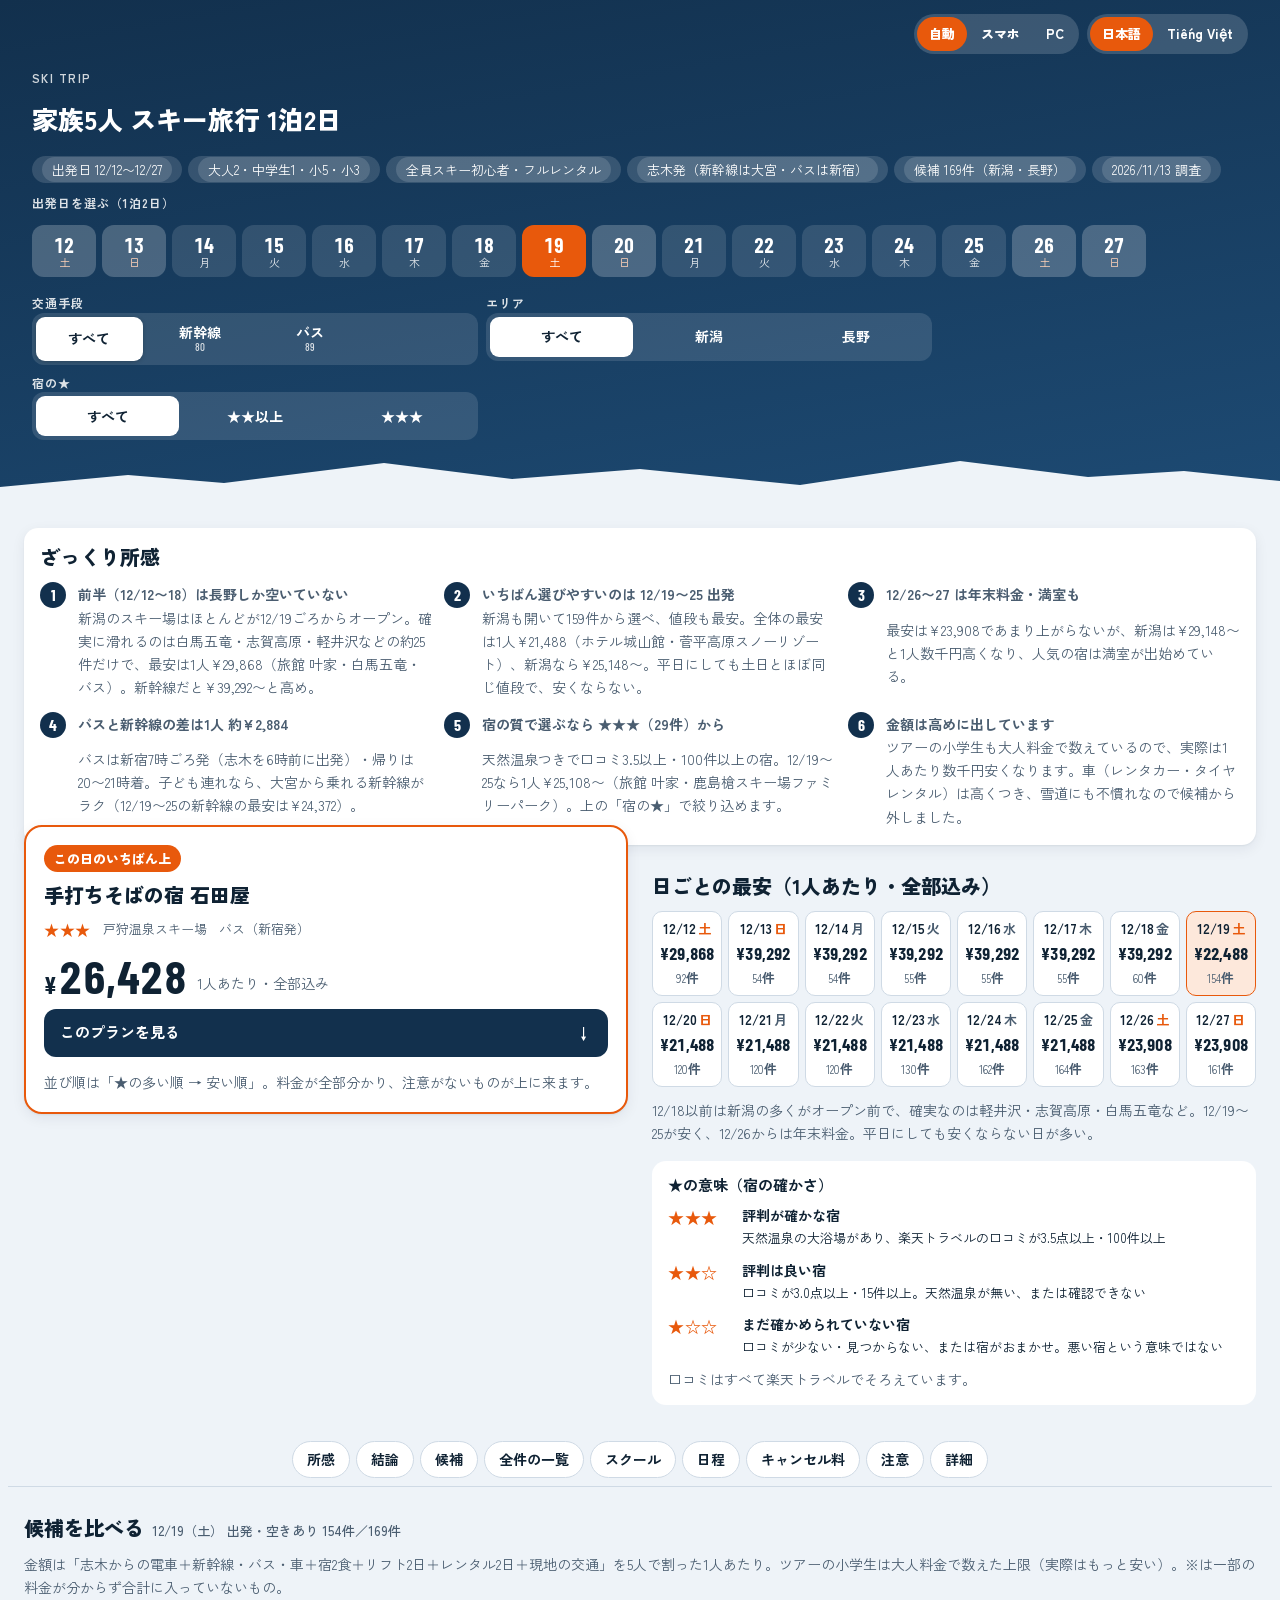
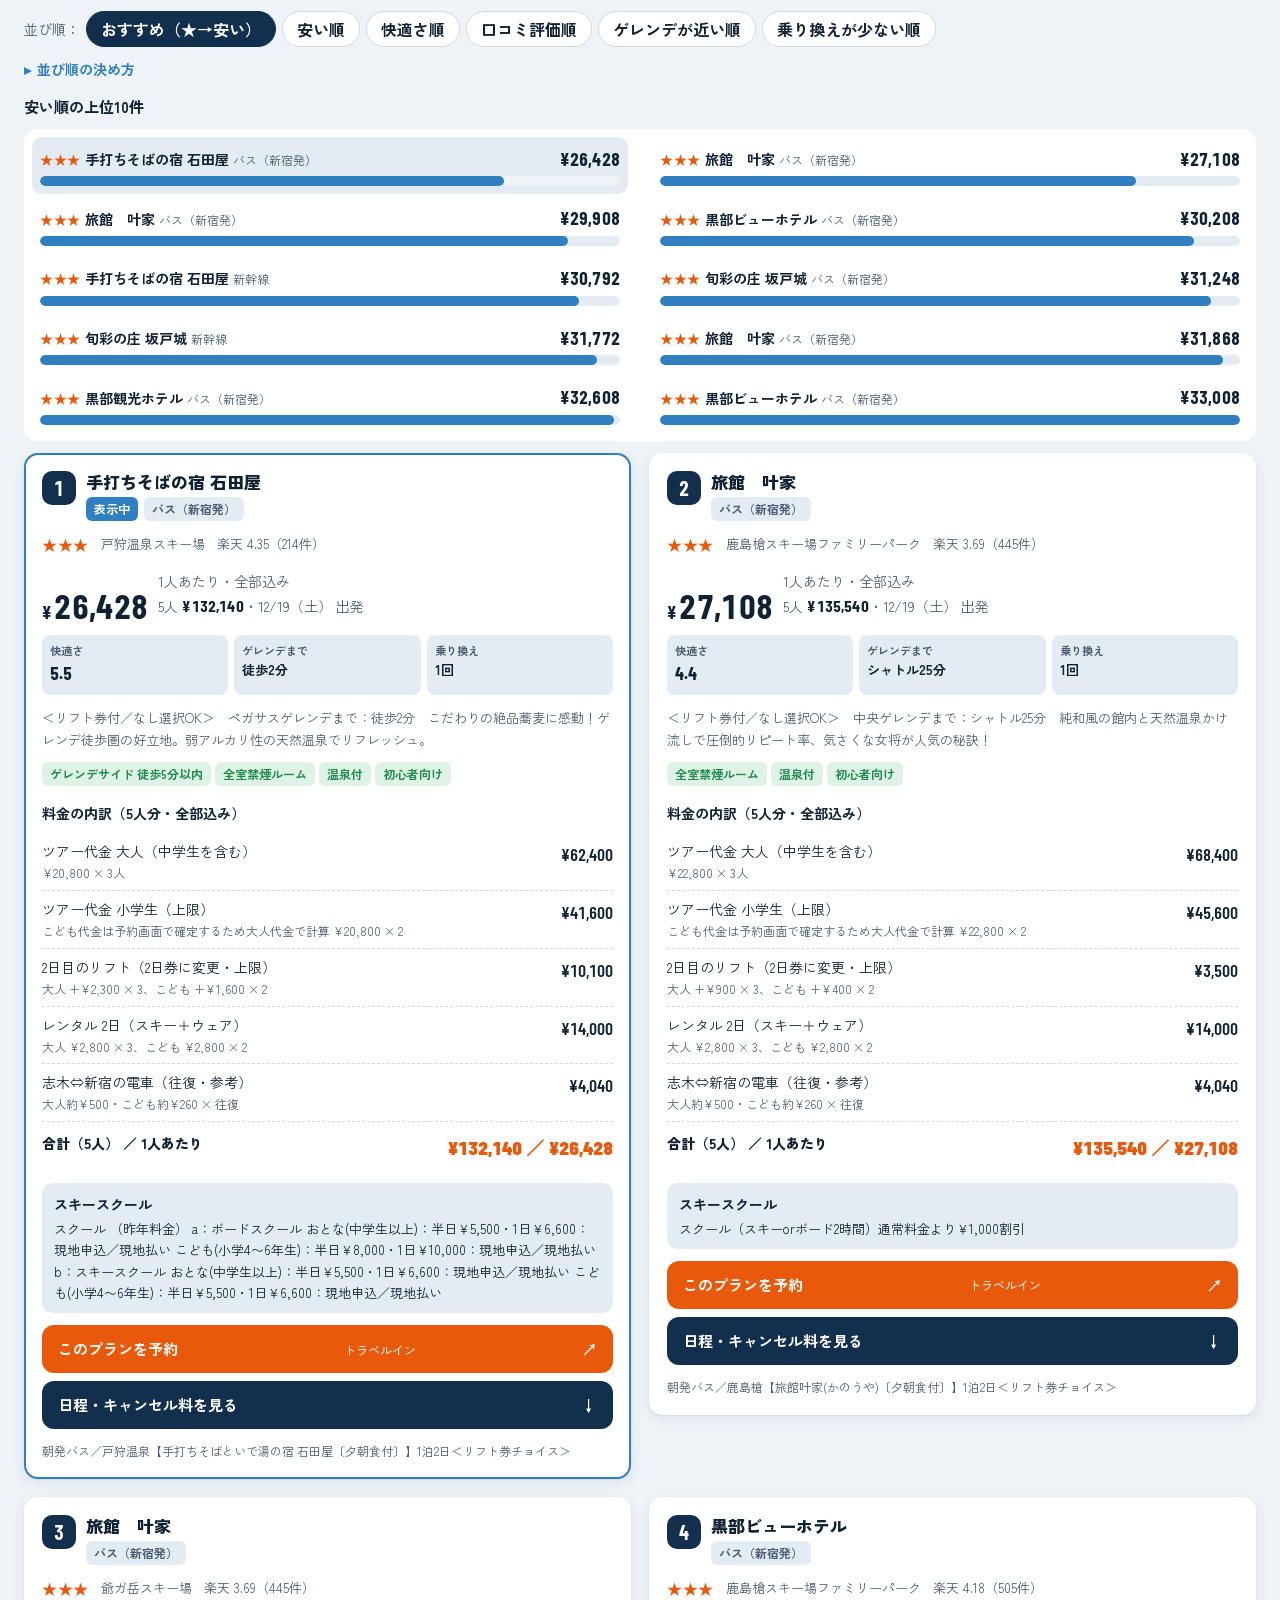
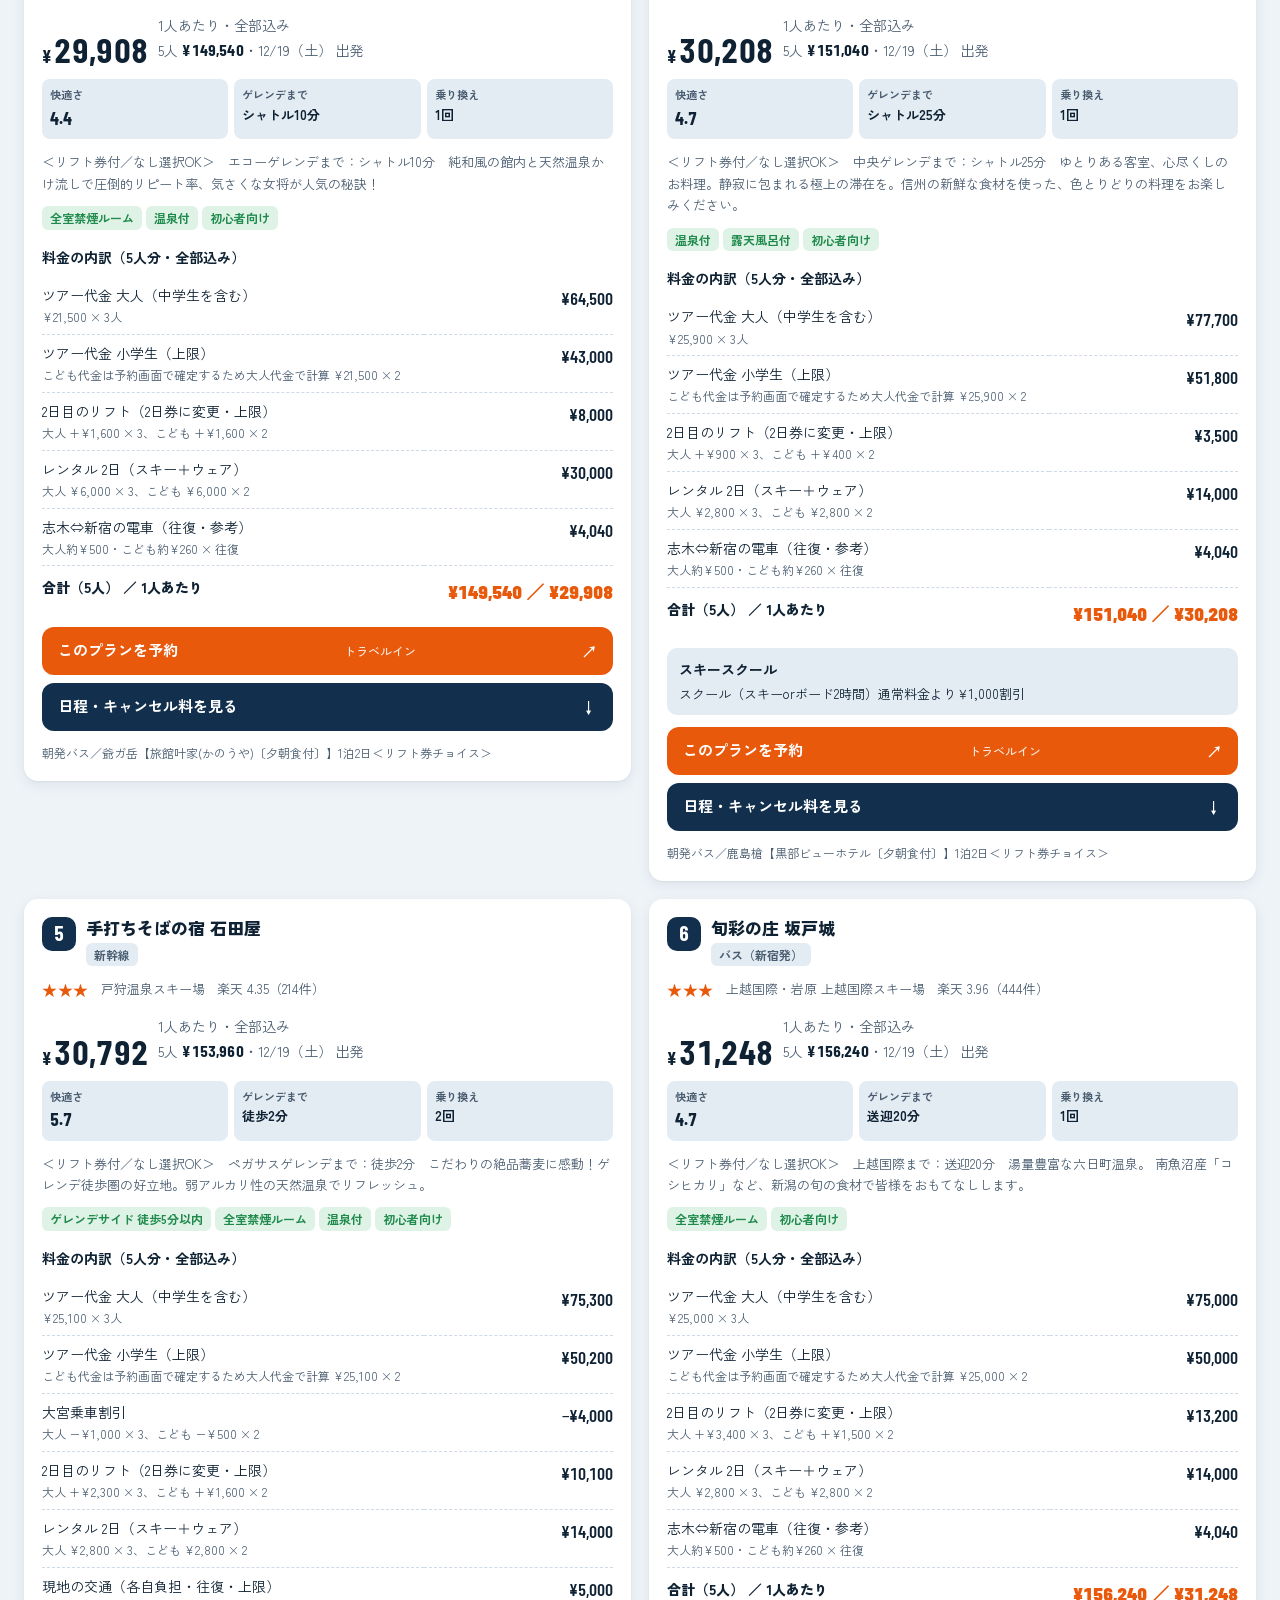
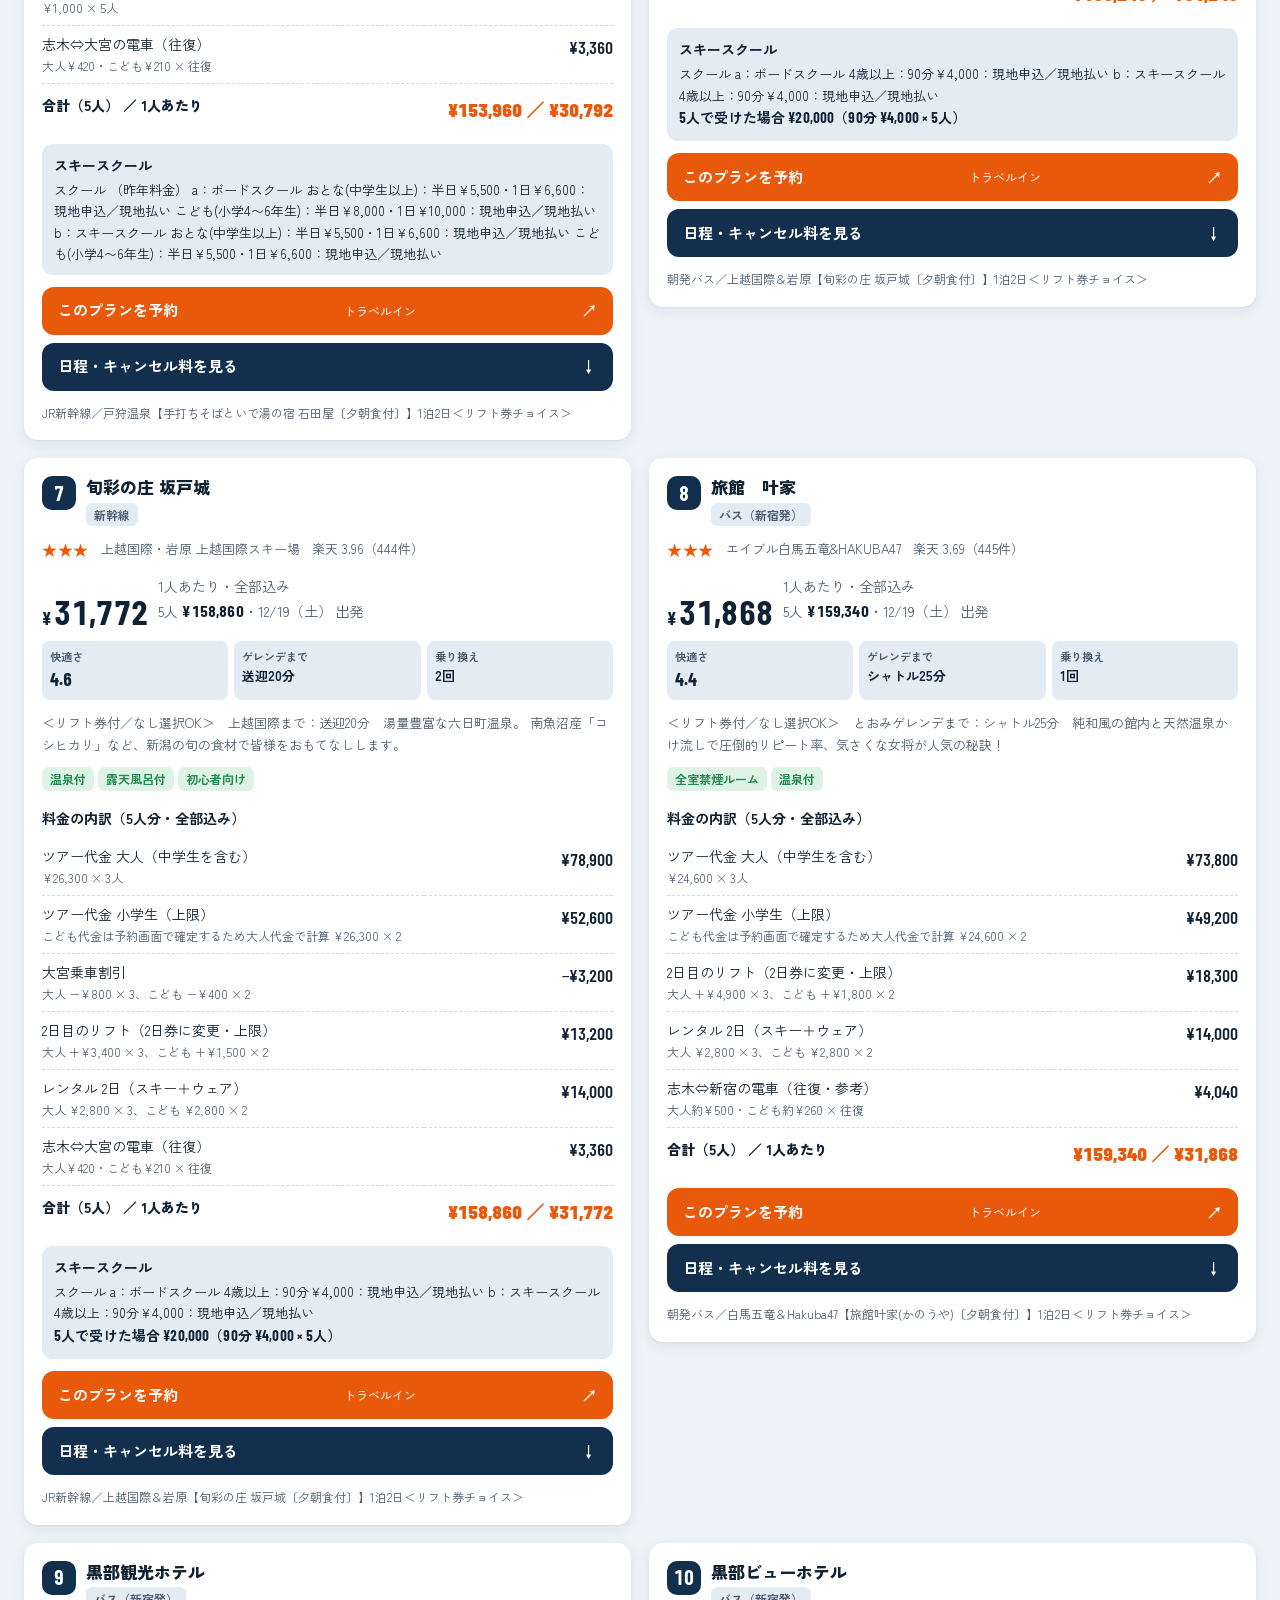
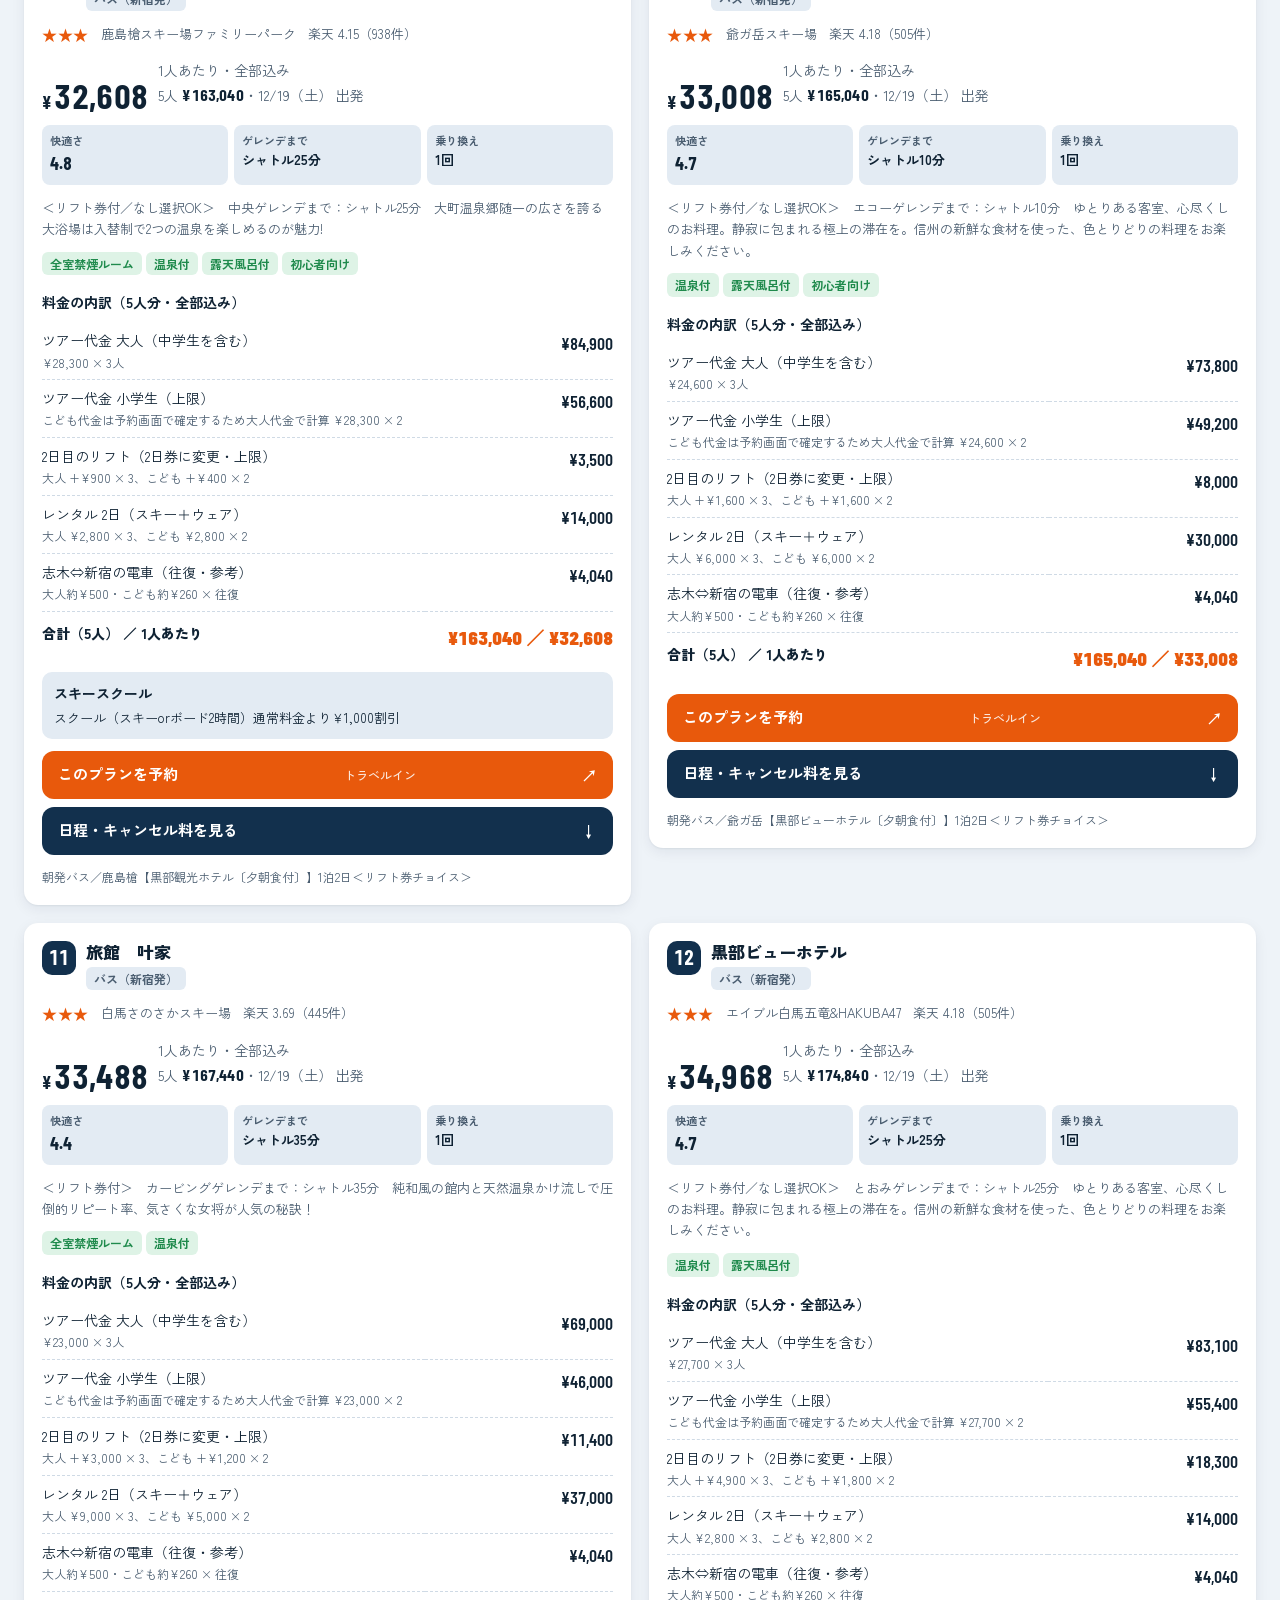
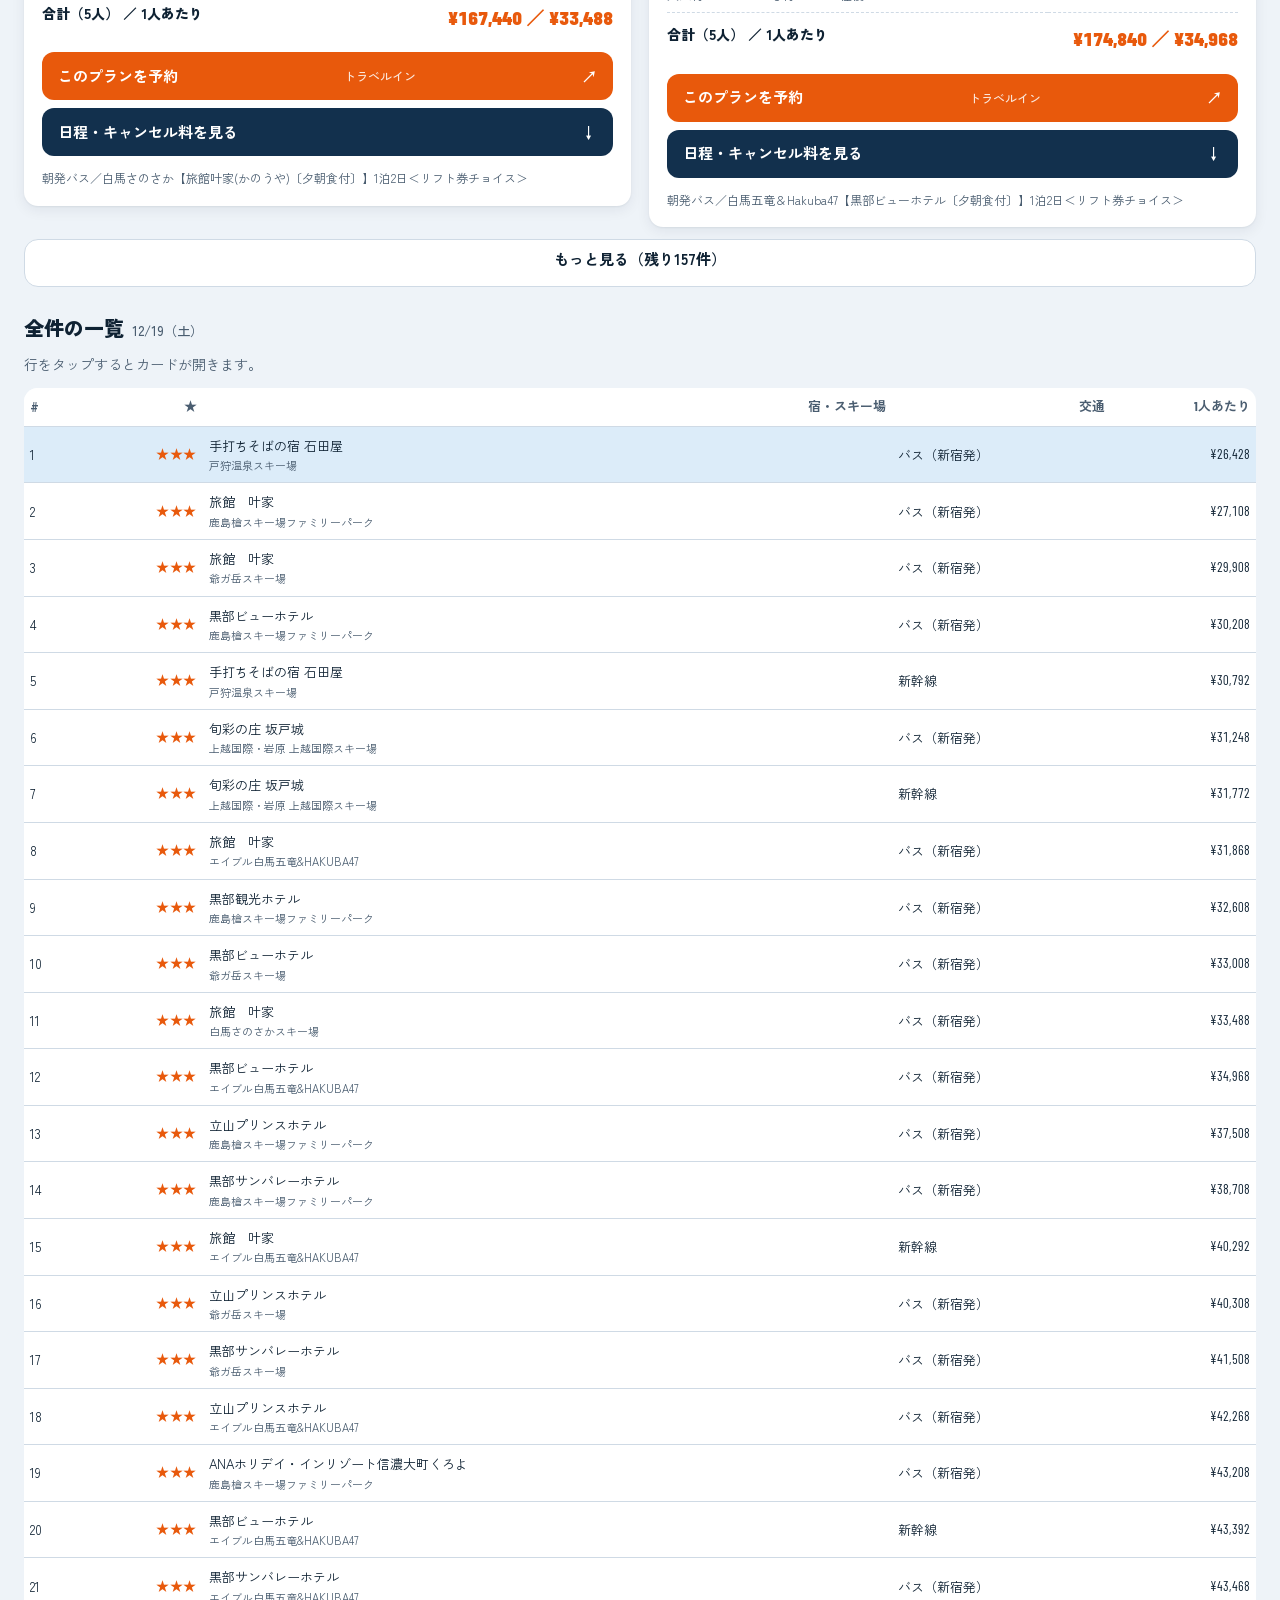
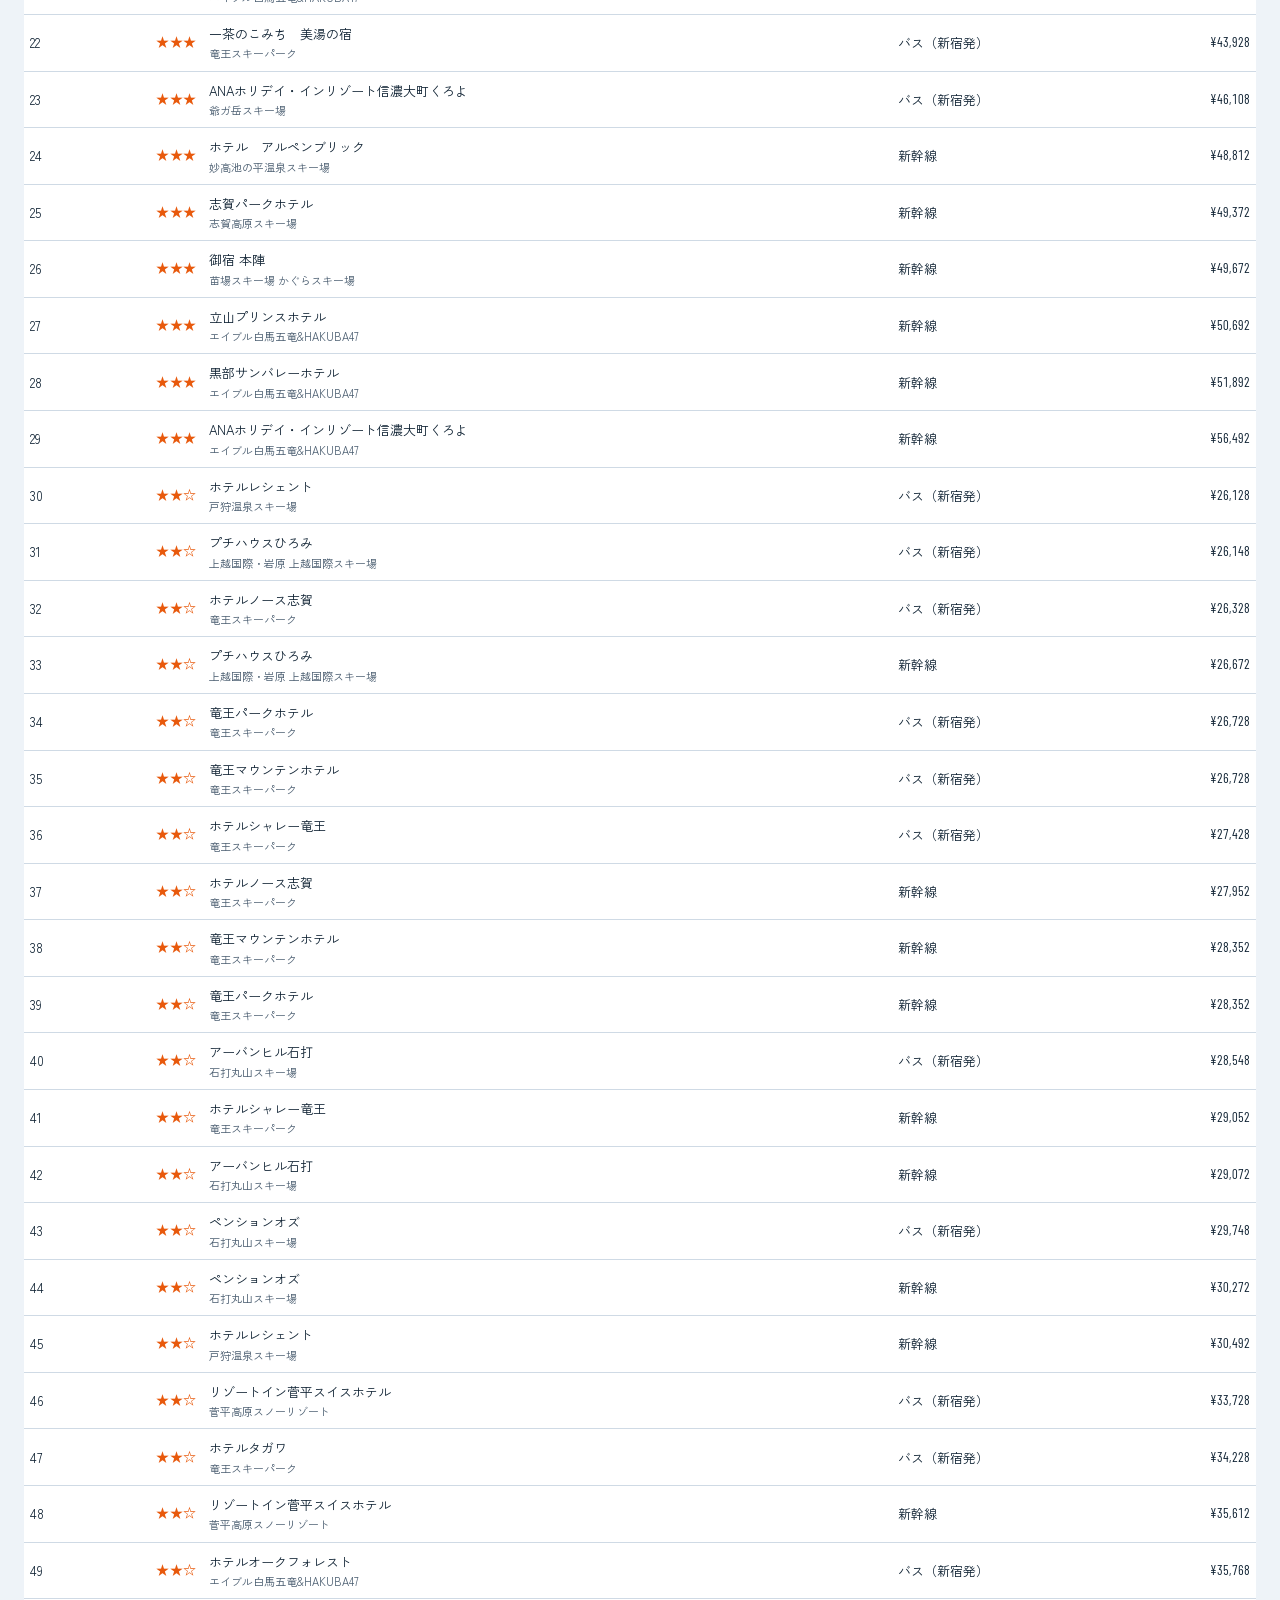
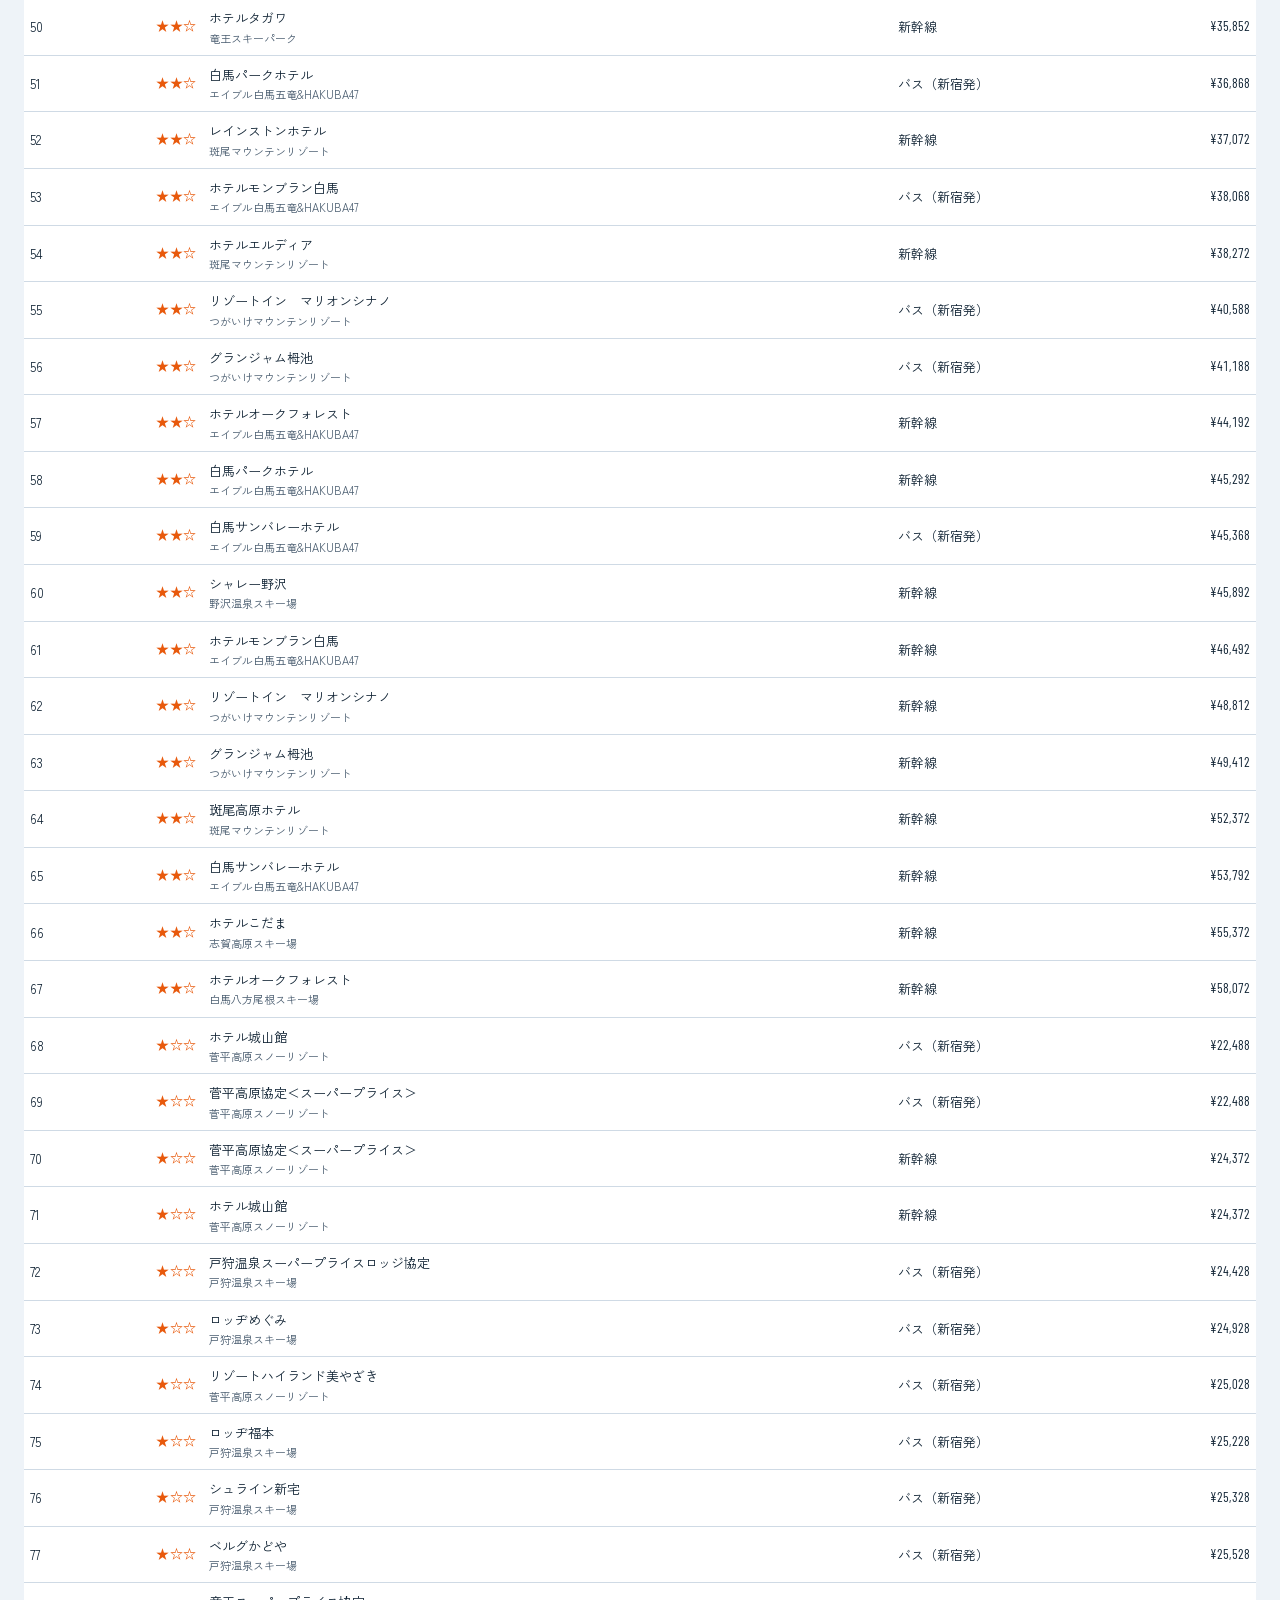
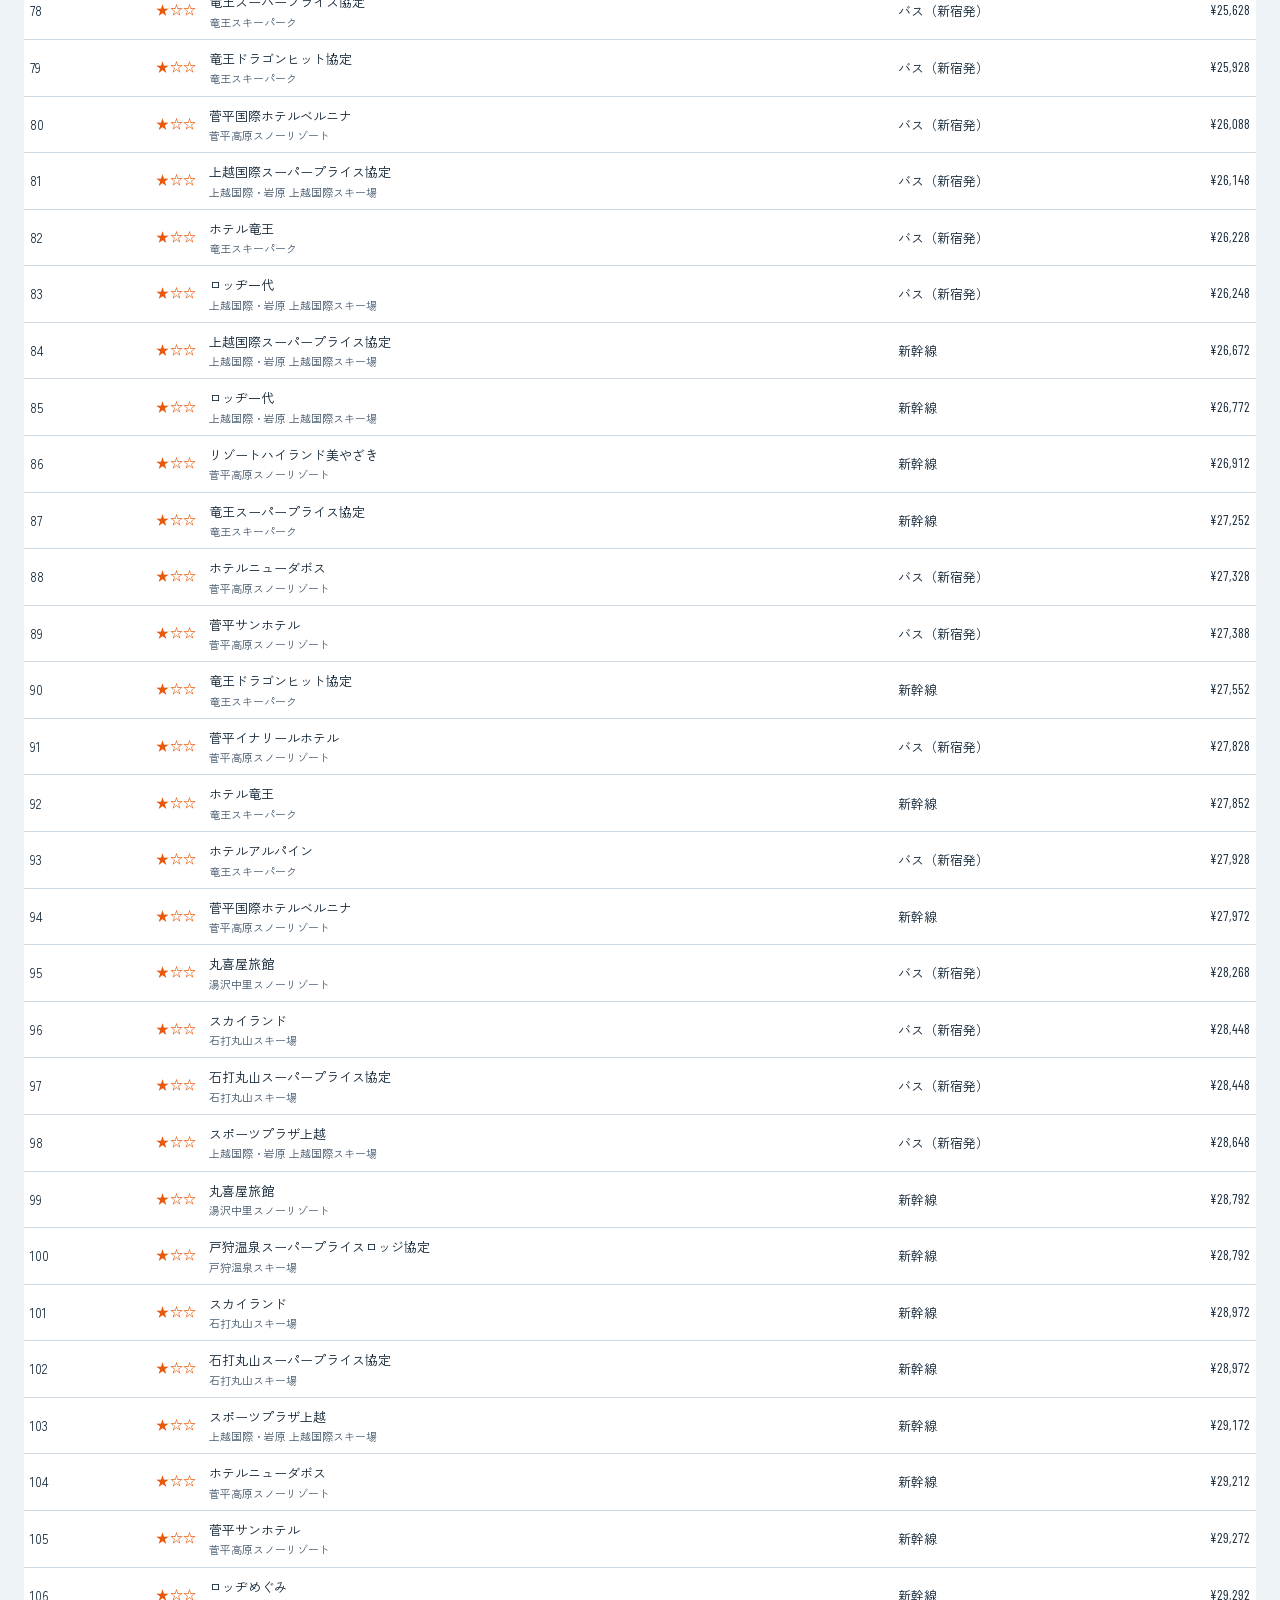
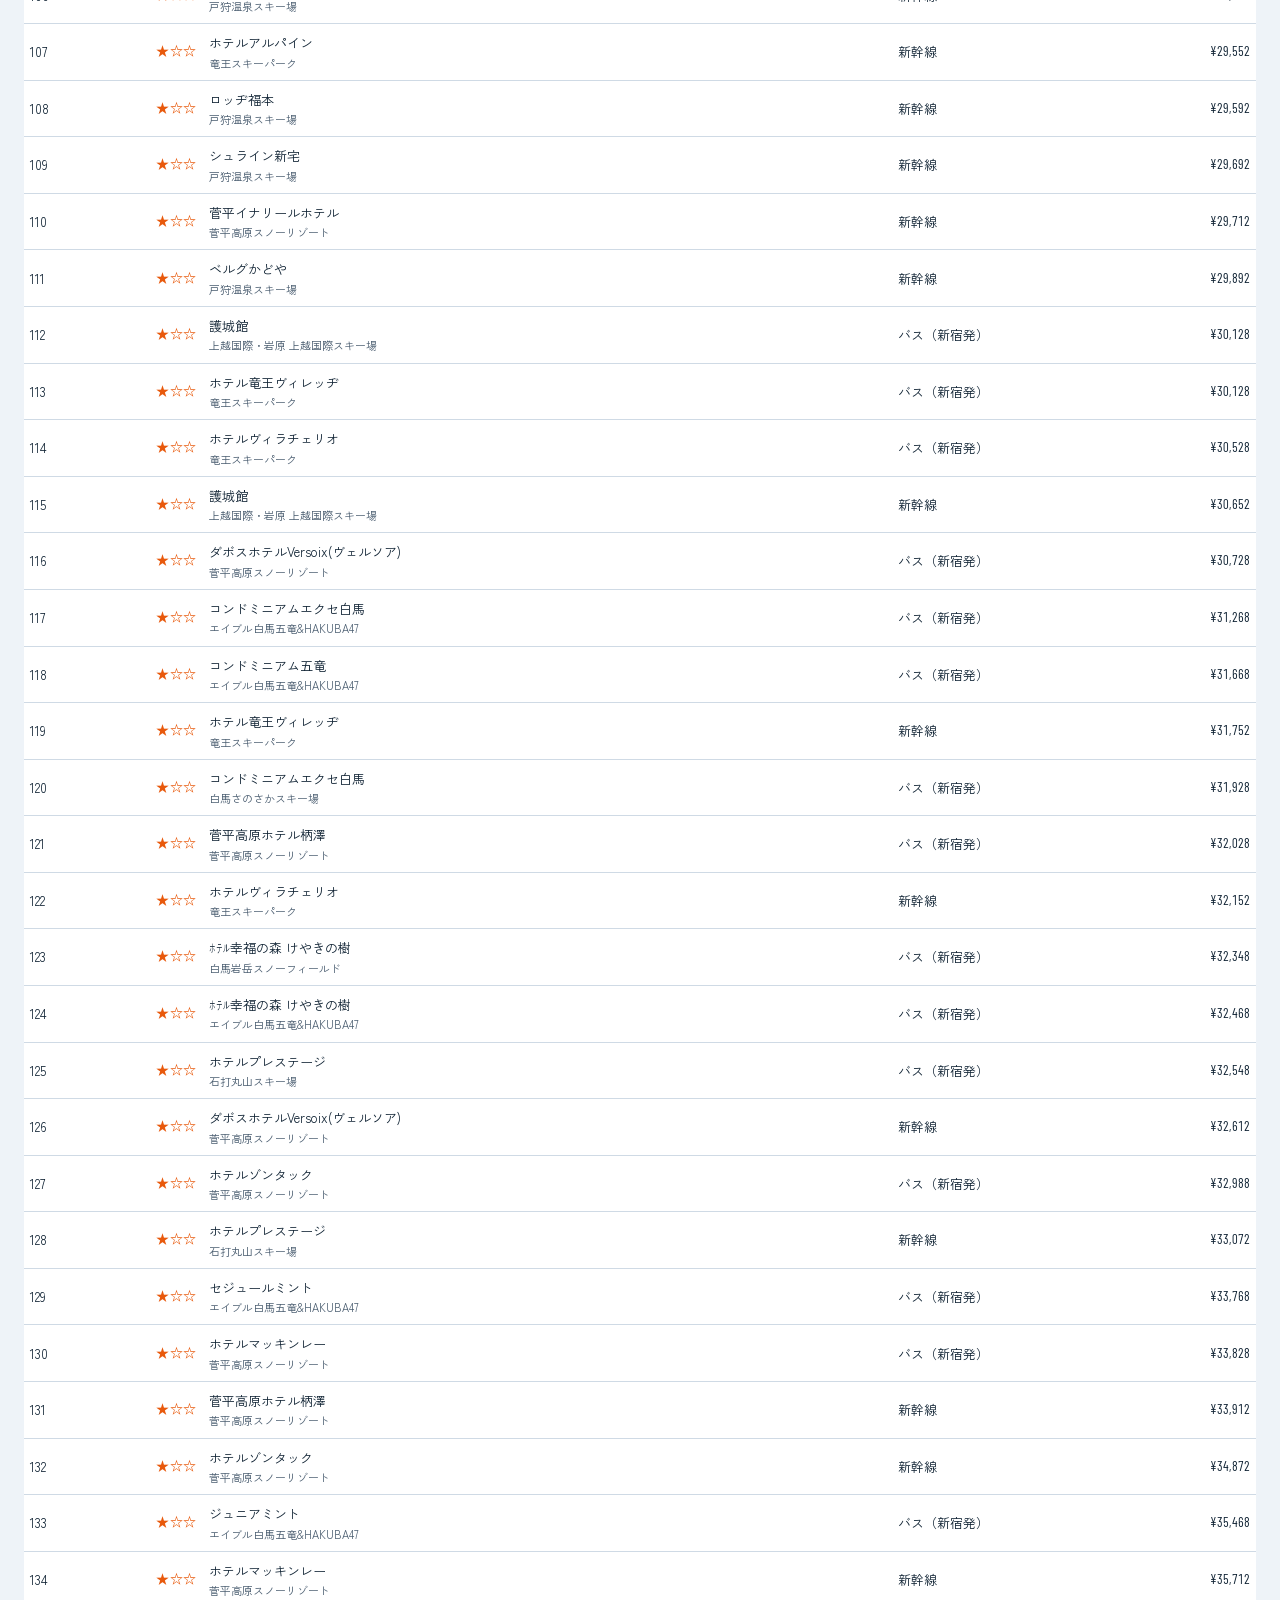
==== commit 993ffa56: "行程表・スクール案内が途中で切れないように修正 Co-Authored-By: Claude Opus 5.5 <noreply@anthropic.com> Claude-Session: http" ====
--- a/site/index.html
+++ b/site/index.html
@@ -498,34 +498,34 @@
   </section>
   <section id="school"><h2><span class="l-ja">スキースクール（5人で受けた場合）</span><span class="l-vi" lang="vi">Trường trượt tuyết (5 người)</span></h2>
     <div class="tablewrap"><table class="cmp sch"><tr><th><span class="l-ja">スキー場</span><span class="l-vi" lang="vi">Khu trượt</span></th><th><span class="l-ja">大人・中学生</span><span class="l-vi" lang="vi">NL/THCS</span></th><th><span class="l-ja">小学生</span><span class="l-vi" lang="vi">Tiểu học</span></th><th><span class="l-ja">5人の合計</span><span class="l-vi" lang="vi">Tổng</span></th><th><span class="l-ja">今回の日程</span><span class="l-vi" lang="vi">Ngày đi</span></th></tr>
-      <tr><td>軽井沢プリンス（半日）</td><td>¥7,000 × 3</td><td>¥7,000 × 2</td><td>¥35,000</td><td><span class="l-ja">全日程OK（12/1〜）</span><span class="l-vi" lang="vi">OK</span></td></tr>
-      <tr><td>石打丸山（一般2時間）</td><td>¥6,000 × 3</td><td>¥6,000 × 2</td><td>¥30,000</td><td><span class="l-ja">子ども専用は12/30から</span><span class="l-vi" lang="vi">Lớp trẻ em từ 30/12</span></td></tr>
-      <tr><td>上越国際（90分）</td><td>¥4,000 × 3</td><td>¥4,000 × 2</td><td>¥20,000</td><td><span class="l-ja">開業後</span><span class="l-vi" lang="vi">sau khi mở</span></td></tr>
-      <tr><td>白馬五竜（グループ半日）</td><td>¥8,000 × 3</td><td>¥8,000 × 2</td><td>¥40,000</td><td><span class="l-ja">年度不明の参考値</span><span class="l-vi" lang="vi">tham khảo</span></td></tr>
-      <tr><td>志賀高原 焼額山（家族プライベート2時間）</td><td colspan="2"><span class="l-ja">5人まとめて</span><span class="l-vi" lang="vi">cả 5 người</span></td><td>¥20,500</td><td><span class="l-ja">予約制</span><span class="l-vi" lang="vi">cần đặt</span></td></tr>
+      <tr><td><span class="l-ja">軽井沢プリンス（半日）</span><span class="l-vi" lang="vi">Karuizawa Prince (nửa ngày)</span></td><td>¥7,000 × 3</td><td>¥7,000 × 2</td><td>¥35,000</td><td><span class="l-ja">全日程OK（12/1〜）</span><span class="l-vi" lang="vi">OK</span></td></tr>
+      <tr><td><span class="l-ja">石打丸山（一般2時間）</span><span class="l-vi" lang="vi">Ishiuchi Maruyama (lớp chung 2 giờ)</span></td><td>¥6,000 × 3</td><td>¥6,000 × 2</td><td>¥30,000</td><td><span class="l-ja">子ども専用は12/30から</span><span class="l-vi" lang="vi">Lớp trẻ em từ 30/12</span></td></tr>
+      <tr><td><span class="l-ja">上越国際（90分）</span><span class="l-vi" lang="vi">Joetsu Kokusai (90 phút)</span></td><td>¥4,000 × 3</td><td>¥4,000 × 2</td><td>¥20,000</td><td><span class="l-ja">開業後</span><span class="l-vi" lang="vi">sau khi mở</span></td></tr>
+      <tr><td><span class="l-ja">白馬五竜（グループ半日）</span><span class="l-vi" lang="vi">Hakuba Goryu (nhóm, nửa ngày)</span></td><td>¥8,000 × 3</td><td>¥8,000 × 2</td><td>¥40,000</td><td><span class="l-ja">年度不明の参考値</span><span class="l-vi" lang="vi">tham khảo</span></td></tr>
+      <tr><td><span class="l-ja">志賀高原 焼額山（家族プライベート2時間）</span><span class="l-vi" lang="vi">Shiga Kogen Yakebitai (riêng cho gia đình, 2 giờ)</span></td><td colspan="2"><span class="l-ja">5人まとめて</span><span class="l-vi" lang="vi">cả 5 người</span></td><td>¥20,500</td><td><span class="l-ja">予約制</span><span class="l-vi" lang="vi">cần đặt</span></td></tr>
       <tr><td><span class="l-ja">そのほかのスキー場</span><span class="l-vi" lang="vi">Khu khác</span></td><td colspan="2"><span class="l-ja">各カードにツアー会社の案内を表示</span><span class="l-vi" lang="vi">xem trong từng gói</span></td><td>-</td><td>-</td></tr></table></div>
     <p class="muted"><span class="l-ja">全員初心者なら、初日の午前にグループレッスンがおすすめ。スクール代は現地払いが多く、上の金額には入っていません。</span><span class="l-vi" lang="vi">Phí học chưa gồm trong giá.</span></p>
   </section>
   <section id="schedule"><h2><span class="l-ja">日程</span><span class="l-vi" lang="vi">Lịch trình</span></h2><div class="viewing-bar"><span class="l-ja">表示中：</span><span class="l-vi" lang="vi">Đang xem: </span><b data-plan-name></b>・<span data-seldate></span></div><div id="sched" class="plan-block"></div></section>
   <section id="cancel"><h2><span class="l-ja">キャンセル料</span><span class="l-vi" lang="vi">Phí hủy</span></h2><div class="viewing-bar"><span class="l-ja">表示中：</span><span class="l-vi" lang="vi">Đang xem: </span><b data-plan-name></b></div><div id="cancelbox" class="plan-block"></div></section>
   <section id="notes"><h2><span class="l-ja">注意</span><span class="l-vi" lang="vi">Lưu ý</span></h2><div class="notes"><div class="note"><b><span class="l-ja">タイヤだけ借りられる？ → 借りられます（2泊3日から）</span><span class="l-vi" lang="vi">Có thể chỉ thuê lốp? → Có (từ 3 ngày)</span></b><span class="l-ja">ホイール付きのスタッドレスを店で付け替え、夏タイヤは預かってもらえます。1泊2日のプランはありません。車のタイヤサイズの在庫が必要です。</span><span class="l-vi" lang="vi">Cửa hàng lắp lốp mùa đông và giữ lốp cũ. Cần đặt sớm.</span>
-  <ul class="links"><li><a href="https://www.upgarage.com/studless-tire-rental/" target="_blank" rel="noopener">アップガレージ スタッドレスタイヤレンタル</a>：2泊3日 ¥9,900〜＋脱着工賃¥7,040（25-26料金）。今季は12月開始予定</li>
-  <li><a href="https://www.tiregarden.com/service" target="_blank" rel="noopener">タイヤガーデン（セキグチ）</a>：2泊3日から。2026冬の予約は11/2開始</li>
-  <li><a href="https://www.kosugi-tire.com/pages_new/rental.php" target="_blank" rel="noopener">小杉タイヤ</a>：東京・神奈川の店舗</li></ul></div><div class="note warn"><b><span class="l-ja">12月中旬は雪が少ないことがある</span><span class="l-vi" lang="vi">Giữa tháng 12 có thể ít tuyết</span></b><span class="l-ja">オープン直後は一部のコースだけのことがあります。出発の数日前に各スキー場の公式サイトで積雪とコースを確認してください。人工雪の軽井沢がいちばん確実です。</span><span class="l-vi" lang="vi">Ngay sau khi mở cửa có thể chỉ mở một phần. Hãy xem tình hình tuyết vài ngày trước. Karuizawa (tuyết nhân tạo) chắc chắn nhất.</span></div><div class="note warn"><b><span class="l-ja">車は雪道に注意</span><span class="l-vi" lang="vi">Lái xe: chú ý đường tuyết</span></b><span class="l-ja">関越道の湯沢周辺は12月でも大雪で通行止めになったことがあります。雪道の運転に慣れていないなら新幹線がおすすめ。車なら雪の少ない軽井沢へ。チェーン規制中はスタッドレスでもチェーンが必要です。</span><span class="l-vi" lang="vi">Cao tốc Kan-etsu gần Yuzawa từng bị đóng vì tuyết. Nếu chưa quen lái trên tuyết, nên đi tàu.</span></div><div class="note "><b><span class="l-ja">こども料金について</span><span class="l-vi" lang="vi">Về giá trẻ em</span></b><span class="l-ja">ツアーは中学生が大人料金、小学生がこども料金です。こども代金は予約画面にしか出ないため、このページの金額は5人とも大人料金で計算した「上限」です。実際はもっと安くなります。</span><span class="l-vi" lang="vi">Học sinh THCS tính giá người lớn, tiểu học tính giá trẻ em. Giá trẻ em chỉ hiện khi đặt, nên số tiền ở đây là mức tối đa.</span></div><div class="note "><b><span class="l-ja">スキースクール</span><span class="l-vi" lang="vi">Lớp học trượt tuyết</span></b><span class="l-ja">全員初心者なら、初日にスクール（2時間¥6,000〜7,500程度）がおすすめ。石打の子ども向けは12/30から、軽井沢は12/1から開講。</span><span class="l-vi" lang="vi">Người mới nên học 2 giờ ngày đầu (~6.000–7.500 yên).</span></div><div class="note "><b><span class="l-ja">手袋・ゴーグル・帽子</span><span class="l-vi" lang="vi">Găng tay, kính, mũ</span></b><span class="l-ja">多くのレンタルにはなく、あっても大人サイズのみ。子どもの分は持っていくと安心です。</span><span class="l-vi" lang="vi">Thường không cho thuê cỡ trẻ em – nên mang theo.</span></div></div></section>
+  <ul class="links"><li><a href="https://www.upgarage.com/studless-tire-rental/" target="_blank" rel="noopener"><span class="l-ja">アップガレージ スタッドレスタイヤレンタル</span><span class="l-vi" lang="vi">UP GARAGE – thuê lốp mùa đông</span></a>：<span class="l-ja">2泊3日 ¥9,900〜＋脱着工賃¥7,040（25-26料金）。今季は12月開始予定</span><span class="l-vi" lang="vi">3 ngày 2 đêm từ ¥9.900 + phí lắp ¥7.040 (giá mùa trước); mùa này bắt đầu tháng 12</span></li>
+  <li><a href="https://www.tiregarden.com/service" target="_blank" rel="noopener"><span class="l-ja">タイヤガーデン（セキグチ）</span><span class="l-vi" lang="vi">Tire Garden (Sekiguchi)</span></a>：<span class="l-ja">2泊3日から。2026冬の予約は11/2開始</span><span class="l-vi" lang="vi">từ 3 ngày 2 đêm; nhận đặt từ 2/11</span></li>
+  <li><a href="https://www.kosugi-tire.com/pages_new/rental.php" target="_blank" rel="noopener"><span class="l-ja">小杉タイヤ</span><span class="l-vi" lang="vi">Kosugi Tire</span></a>：<span class="l-ja">東京・神奈川の店舗</span><span class="l-vi" lang="vi">cửa hàng ở Tokyo, Kanagawa</span></li></ul></div><div class="note warn"><b><span class="l-ja">12月中旬は雪が少ないことがある</span><span class="l-vi" lang="vi">Giữa tháng 12 có thể ít tuyết</span></b><span class="l-ja">オープン直後は一部のコースだけのことがあります。出発の数日前に各スキー場の公式サイトで積雪とコースを確認してください。人工雪の軽井沢がいちばん確実です。</span><span class="l-vi" lang="vi">Ngay sau khi mở cửa có thể chỉ mở một phần. Hãy xem tình hình tuyết vài ngày trước. Karuizawa (tuyết nhân tạo) chắc chắn nhất.</span></div><div class="note warn"><b><span class="l-ja">車は雪道に注意</span><span class="l-vi" lang="vi">Lái xe: chú ý đường tuyết</span></b><span class="l-ja">関越道の湯沢周辺は12月でも大雪で通行止めになったことがあります。雪道の運転に慣れていないなら新幹線がおすすめ。車なら雪の少ない軽井沢へ。チェーン規制中はスタッドレスでもチェーンが必要です。</span><span class="l-vi" lang="vi">Cao tốc Kan-etsu gần Yuzawa từng bị đóng vì tuyết. Nếu chưa quen lái trên tuyết, nên đi tàu.</span></div><div class="note "><b><span class="l-ja">こども料金について</span><span class="l-vi" lang="vi">Về giá trẻ em</span></b><span class="l-ja">ツアーは中学生が大人料金、小学生がこども料金です。こども代金は予約画面にしか出ないため、このページの金額は5人とも大人料金で計算した「上限」です。実際はもっと安くなります。</span><span class="l-vi" lang="vi">Học sinh THCS tính giá người lớn, tiểu học tính giá trẻ em. Giá trẻ em chỉ hiện khi đặt, nên số tiền ở đây là mức tối đa.</span></div><div class="note "><b><span class="l-ja">スキースクール</span><span class="l-vi" lang="vi">Lớp học trượt tuyết</span></b><span class="l-ja">全員初心者なら、初日にスクール（2時間¥6,000〜7,500程度）がおすすめ。石打の子ども向けは12/30から、軽井沢は12/1から開講。</span><span class="l-vi" lang="vi">Người mới nên học 2 giờ ngày đầu (~6.000–7.500 yên).</span></div><div class="note "><b><span class="l-ja">手袋・ゴーグル・帽子</span><span class="l-vi" lang="vi">Găng tay, kính, mũ</span></b><span class="l-ja">多くのレンタルにはなく、あっても大人サイズのみ。子どもの分は持っていくと安心です。</span><span class="l-vi" lang="vi">Thường không cho thuê cỡ trẻ em – nên mang theo.</span></div></div></section>
   <section id="more"><h2><span class="l-ja">詳細</span><span class="l-vi" lang="vi">Chi tiết</span></h2><div class="more">
-    <details><summary><span class="l-ja">明らかに高いので外した候補（55件）</span><span class="l-vi" lang="vi">Gói bị loại vì quá đắt (55)</span></summary><p class="muted"><span class="l-ja">どの出発日でも、その日の最安の1.5倍を超えるものを外しました。</span><span class="l-vi" lang="vi">Loại các gói đắt hơn 1,5 lần giá rẻ nhất mọi ngày.</span></p><ul><li>黒部観光ホテル（爺ガ岳スキー場・バス）：最安 ¥32,308/人。どの日もその日の最安の1.5倍を超える</li><li>旬彩の庄 坂戸城（舞子スノーリゾート・バス）：最安 ¥32,628/人。どの日もその日の最安の1.5倍を超える</li><li>グランドールタカノ（石打丸山スキー場・バス）：最安 ¥32,748/人。どの日もその日の最安の1.5倍を超える</li><li>黒部ビューホテル（白馬さのさかスキー場・バス）：最安 ¥33,588/人。どの日もその日の最安の1.5倍を超える</li><li>ホテルオークフォレスト（白馬さのさかスキー場・バス）：最安 ¥34,228/人。どの日もその日の最安の1.5倍を超える</li><li>グランドールタカノ（石打丸山スキー場・新幹線）：最安 ¥34,272/人。どの日もその日の最安の1.5倍を超える</li><li>ホテルグリーンプラザ上越（上越国際・岩原 上越国際スキー場・バス）：最安 ¥34,408/人。どの日もその日の最安の1.5倍を超える</li><li>舞子スーパープライス協定（舞子スノーリゾート・新幹線）：最安 ¥35,292/人。どの日もその日の最安の1.5倍を超える</li><li>五倫荘（ごりんそう）（舞子スノーリゾート・新幹線）：最安 ¥35,292/人。どの日もその日の最安の1.5倍を超える</li><li>ロッヂKOMATSU（舞子スノーリゾート・新幹線）：最安 ¥35,592/人。どの日もその日の最安の1.5倍を超える</li><li>ロッジ杉の原（妙高杉ノ原スキー場・新幹線）：最安 ¥35,692/人。どの日もその日の最安の1.5倍を超える</li><li>黒部観光ホテル（エイブル白馬五竜&amp;HAKUBA47・バス）：最安 ¥35,768/人。どの日もその日の最安の1.5倍を超える</li><li>ホテルマダムミレー（斑尾マウンテンリゾート・新幹線）：最安 ¥35,872/人。どの日もその日の最安の1.5倍を超える</li><li>黒部観光ホテル（白馬さのさかスキー場・バス）：最安 ¥35,888/人。どの日もその日の最安の1.5倍を超える</li><li>ホテルグリーンプラザ上越（上越国際・岩原 上越国際スキー場・新幹線）：最安 ¥35,932/人。どの日もその日の最安の1.5倍を超える</li><li>リゾートハウス飯士館（舞子スノーリゾート・新幹線）：最安 ¥36,592/人。どの日もその日の最安の1.5倍を超える</li><li>三国屋（苗場スキー場 かぐらスキー場・新幹線）：最安 ¥37,272/人。どの日もその日の最安の1.5倍を超える</li><li>旬彩の庄 坂戸城（舞子スノーリゾート・新幹線）：最安 ¥37,992/人。どの日もその日の最安の1.5倍を超える</li><li>緑翠亭　景水（鹿島槍スキー場ファミリーパーク・バス）：最安 ¥38,108/人。どの日もその日の最安の1.5倍を超える</li><li>菅平ホテル（菅平高原スノーリゾート・バス）：最安 ¥38,628/人。どの日もその日の最安の1.5倍を超える</li><li>石打スキーセンター（石打丸山スキー場・バス）：最安 ¥38,708/人。どの日もその日の最安の1.5倍を超える</li><li>コンドミニアムエクセ白馬（エイブル白馬五竜&amp;HAKUBA47・新幹線）：最安 ¥39,692/人。どの日もその日の最安の1.5倍を超える</li><li>ﾎﾃﾙ幸福の森 けやきの樹（白馬岩岳スノーフィールド・新幹線）：最安 ¥39,972/人。どの日もその日の最安の1.5倍を超える</li><li>ﾎﾃﾙ幸福の森 けやきの樹（エイブル白馬五竜&amp;HAKUBA47・新幹線）：最安 ¥40,092/人。どの日もその日の最安の1.5倍を超える</li><li>コンドミニアム五竜（エイブル白馬五竜&amp;HAKUBA47・新幹線）：最安 ¥40,092/人。どの日もその日の最安の1.5倍を超える</li><li>石打スキーセンター（石打丸山スキー場・新幹線）：最安 ¥40,232/人。どの日もその日の最安の1.5倍を超える</li><li>ﾎﾃﾙ幸福の森 けやきの樹（白馬八方尾根スキー場・バス）：最安 ¥40,948/人。どの日もその日の最安の1.5倍を超える</li><li>緑翠亭　景水（爺ガ岳スキー場・バス）：最安 ¥41,008/人。どの日もその日の最安の1.5倍を超える</li><li>黒部サンバレーホテル（白馬さのさかスキー場・バス）：最安 ¥41,388/人。どの日もその日の最安の1.5倍を超える</li><li>立山プリンスホテル（白馬さのさかスキー場・バス）：最安 ¥41,788/人。どの日もその日の最安の1.5倍を超える</li><li>エンゼルグランディア越後中里（湯沢中里スノーリゾート・バス）：最安 ¥41,808/人。どの日もその日の最安の1.5倍を超える</li><li>湯沢パークホテル（湯沢パークスキー場・新幹線）：最安 ¥42,852/人。どの日もその日の最安の1.5倍を超える</li><li>菅平ホテル（菅平高原スノーリゾート・新幹線）：最安 ¥42,912/人。どの日もその日の最安の1.5倍を超える</li><li>ほりでーいんこばやし（舞子スノーリゾート・新幹線）：最安 ¥43,192/人。どの日もその日の最安の1.5倍を超える</li><li>エンゼルグランディア越後中里（湯沢中里スノーリゾート・新幹線）：最安 ¥43,332/人。どの日もその日の最安の1.5倍を超える</li><li>黒部観光ホテル（エイブル白馬五竜&amp;HAKUBA47・新幹線）：最安 ¥43,692/人。どの日もその日の最安の1.5倍を超える</li><li>ホテルシルクイン斑尾（斑尾マウンテンリゾート・新幹線）：最安 ¥43,772/人。どの日もその日の最安の1.5倍を超える</li><li>一茶のこみち　美湯の宿（竜王スキーパーク・新幹線）：最安 ¥44,052/人。どの日もその日の最安の1.5倍を超える</li><li>緑翠亭　景水（白馬さのさかスキー場・バス）：最安 ¥44,588/人。どの日もその日の最安の1.5倍を超える</li><li>緑翠亭　景水（エイブル白馬五竜&amp;HAKUBA47・バス）：最安 ¥44,868/人。どの日もその日の最安の1.5倍を超える</li><li>ホテルグリーンプラザ上越（ビッグホリデー・ファミリー限定）（上越国際スキー場・新幹線）：最安 ¥45,602/人。どの日もその日の最安の1.5倍を超える</li><li>ANAホリデイ・インリゾート信濃大町くろよ（エイブル白馬五竜&amp;HAKUBA47・バス）：最安 ¥45,668/人。どの日もその日の最安の1.5倍を超える</li><li>バートンホテル（タングラムスキーサーカス・新幹線）：最安 ¥46,792/人。どの日もその日の最安の1.5倍を超える</li><li>ﾎﾃﾙ幸福の森 けやきの樹（白馬八方尾根スキー場・新幹線）：最安 ¥49,572/人。どの日もその日の最安の1.5倍を超える</li><li>緑翠亭　景水（エイブル白馬五竜&amp;HAKUBA47・新幹線）：最安 ¥56,092/人。どの日もその日の最安の1.5倍を超える</li><li>NASPAニューオータニ（自分で手配）（GALA湯沢・石打（無料シャトル）・新幹線）：最安 ¥59,574/人。どの日もその日の最安の1.5倍を超える</li><li>舞子高原ホテル（舞子スノーリゾート・バス）：最安 ¥61,212/人。どの日もその日の最安の1.5倍を超える</li><li>軽井沢プリンスホテル ウエスト（レンタカー）（軽井沢プリンスホテルスキー場・車）：最安 ¥64,168/人。どの日もその日の最安の1.5倍を超える</li><li>軽井沢プリンスホテル ウエスト（自分で手配）（軽井沢プリンスホテルスキー場・新幹線）：最安 ¥64,516/人。どの日もその日の最安の1.5倍を超える</li><li>苗場プリンスホテル（苗場スキー場 かぐらスキー場・新幹線）：最安 ¥64,632/人。どの日もその日の最安の1.5倍を超える</li><li>ホテルタングラム（タングラムスキーサーカス・新幹線）：最安 ¥65,972/人。どの日もその日の最安の1.5倍を超える</li><li>舞子高原ホテル（舞子スノーリゾート・新幹線）：最安 ¥67,336/人。どの日もその日の最安の1.5倍を超える</li><li>志賀高原プリンスホテル西館（志賀高原スキー場・新幹線）：最安 ¥69,632/人。どの日もその日の最安の1.5倍を超える</li><li>白馬東急ホテル（白馬八方尾根スキー場・新幹線）：最安 ¥78,672/人。どの日もその日の最安の1.5倍を超える</li><li>志賀高原プリンスホテル（志賀高原スキー場・新幹線）：最安 ¥86,432/人。どの日もその日の最安の1.5倍を超える</li></ul></details>
+    <details><summary><span class="l-ja">明らかに高いので外した候補（55件）</span><span class="l-vi" lang="vi">Gói bị loại vì quá đắt (55)</span></summary><p class="muted"><span class="l-ja">どの出発日でも、その日の最安の1.5倍を超えるものを外しました。</span><span class="l-vi" lang="vi">Loại các gói đắt hơn 1,5 lần giá rẻ nhất mọi ngày.</span></p><ul><li><span class="l-ja">黒部観光ホテル（爺ガ岳スキー場・バス）：最安 ¥32,308/人</span><span class="l-vi" lang="vi">Kurobe Kanko Hotel (khu trượt tuyết Jiigatake, xe buýt): rẻ nhất ¥32,308/người</span></li><li><span class="l-ja">旬彩の庄 坂戸城（舞子スノーリゾート・バス）：最安 ¥32,628/人</span><span class="l-vi" lang="vi">Shunsai no Sho Sakadojo (khu trượt tuyết Maiko Snow Resort, xe buýt): rẻ nhất ¥32,628/người</span></li><li><span class="l-ja">グランドールタカノ（石打丸山スキー場・バス）：最安 ¥32,748/人</span><span class="l-vi" lang="vi">Grand Or Takano (Khu trượt tuyết Ishiuchi Maruyama, xe buýt): rẻ nhất ¥32,748/người</span></li><li><span class="l-ja">黒部ビューホテル（白馬さのさかスキー場・バス）：最安 ¥33,588/人</span><span class="l-vi" lang="vi">Kurobe View Hotel (khu trượt tuyết Hakuba Sanosaka, xe buýt): rẻ nhất ¥33,588/người</span></li><li><span class="l-ja">ホテルオークフォレスト（白馬さのさかスキー場・バス）：最安 ¥34,228/人</span><span class="l-vi" lang="vi">Hotel Oak Forest (khu trượt tuyết Hakuba Sanosaka, xe buýt): rẻ nhất ¥34,228/người</span></li><li><span class="l-ja">グランドールタカノ（石打丸山スキー場・新幹線）：最安 ¥34,272/人</span><span class="l-vi" lang="vi">Grand Or Takano (Khu trượt tuyết Ishiuchi Maruyama, tàu): rẻ nhất ¥34,272/người</span></li><li><span class="l-ja">ホテルグリーンプラザ上越（上越国際・岩原 上越国際スキー場・バス）：最安 ¥34,408/人</span><span class="l-vi" lang="vi">Hotel Green Plaza Joetsu (Joetsu Kokusai・Iwappara (khu trượt tuyết Joetsu Kokusai), xe buýt): rẻ nhất ¥34,408/người</span></li><li><span class="l-ja">舞子スーパープライス協定（舞子スノーリゾート・新幹線）：最安 ¥35,292/人</span><span class="l-vi" lang="vi">Khách sạn do công ty chọn (khu Maiko, giá rẻ) (khu trượt tuyết Maiko Snow Resort, tàu): rẻ nhất ¥35,292/người</span></li><li><span class="l-ja">五倫荘（ごりんそう）（舞子スノーリゾート・新幹線）：最安 ¥35,292/人</span><span class="l-vi" lang="vi">Gorinso (khu trượt tuyết Maiko Snow Resort, tàu): rẻ nhất ¥35,292/người</span></li><li><span class="l-ja">ロッヂKOMATSU（舞子スノーリゾート・新幹線）：最安 ¥35,592/人</span><span class="l-vi" lang="vi">Lodge KOMATSU (khu trượt tuyết Maiko Snow Resort, tàu): rẻ nhất ¥35,592/người</span></li><li><span class="l-ja">ロッジ杉の原（妙高杉ノ原スキー場・新幹線）：最安 ¥35,692/人</span><span class="l-vi" lang="vi">Lodge Suginohara (khu trượt tuyết Myoko Suginohara, tàu): rẻ nhất ¥35,692/người</span></li><li><span class="l-ja">黒部観光ホテル（エイブル白馬五竜&amp;HAKUBA47・バス）：最安 ¥35,768/人</span><span class="l-vi" lang="vi">Kurobe Kanko Hotel (Able Hakuba Goryu &amp; HAKUBA47, xe buýt): rẻ nhất ¥35,768/người</span></li><li><span class="l-ja">ホテルマダムミレー（斑尾マウンテンリゾート・新幹線）：最安 ¥35,872/人</span><span class="l-vi" lang="vi">Hotel Madame Millet (Madarao Mountain Resort, tàu): rẻ nhất ¥35,872/người</span></li><li><span class="l-ja">黒部観光ホテル（白馬さのさかスキー場・バス）：最安 ¥35,888/人</span><span class="l-vi" lang="vi">Kurobe Kanko Hotel (khu trượt tuyết Hakuba Sanosaka, xe buýt): rẻ nhất ¥35,888/người</span></li><li><span class="l-ja">ホテルグリーンプラザ上越（上越国際・岩原 上越国際スキー場・新幹線）：最安 ¥35,932/人</span><span class="l-vi" lang="vi">Hotel Green Plaza Joetsu (Joetsu Kokusai・Iwappara (khu trượt tuyết Joetsu Kokusai), tàu): rẻ nhất ¥35,932/người</span></li><li><span class="l-ja">リゾートハウス飯士館（舞子スノーリゾート・新幹線）：最安 ¥36,592/人</span><span class="l-vi" lang="vi">Resort House Iijikan (khu trượt tuyết Maiko Snow Resort, tàu): rẻ nhất ¥36,592/người</span></li><li><span class="l-ja">三国屋（苗場スキー場 かぐらスキー場・新幹線）：最安 ¥37,272/人</span><span class="l-vi" lang="vi">Mikuniya (Khu trượt tuyết Naeba・Kagura, tàu): rẻ nhất ¥37,272/người</span></li><li><span class="l-ja">旬彩の庄 坂戸城（舞子スノーリゾート・新幹線）：最安 ¥37,992/人</span><span class="l-vi" lang="vi">Shunsai no Sho Sakadojo (khu trượt tuyết Maiko Snow Resort, tàu): rẻ nhất ¥37,992/người</span></li><li><span class="l-ja">緑翠亭　景水（鹿島槍スキー場ファミリーパーク・バス）：最安 ¥38,108/人</span><span class="l-vi" lang="vi">Ryokusuitei Keisui (khu trượt tuyết Kashimayari Family Park, xe buýt): rẻ nhất ¥38,108/người</span></li><li><span class="l-ja">菅平ホテル（菅平高原スノーリゾート・バス）：最安 ¥38,628/人</span><span class="l-vi" lang="vi">Sugadaira Hotel (Sugadaira Kogen Snow Resort, xe buýt): rẻ nhất ¥38,628/người</span></li><li><span class="l-ja">石打スキーセンター（石打丸山スキー場・バス）：最安 ¥38,708/人</span><span class="l-vi" lang="vi">Ishiuchi Ski Center (Khu trượt tuyết Ishiuchi Maruyama, xe buýt): rẻ nhất ¥38,708/người</span></li><li><span class="l-ja">コンドミニアムエクセ白馬（エイブル白馬五竜&amp;HAKUBA47・新幹線）：最安 ¥39,692/人</span><span class="l-vi" lang="vi">Condominium Exe Hakuba (Able Hakuba Goryu &amp; HAKUBA47, tàu): rẻ nhất ¥39,692/người</span></li><li><span class="l-ja">ﾎﾃﾙ幸福の森 けやきの樹（白馬岩岳スノーフィールド・新幹線）：最安 ¥39,972/人</span><span class="l-vi" lang="vi">Hotel Kofuku no Mori Keyaki no Ki (Hakuba Iwatake Snow Field, tàu): rẻ nhất ¥39,972/người</span></li><li><span class="l-ja">ﾎﾃﾙ幸福の森 けやきの樹（エイブル白馬五竜&amp;HAKUBA47・新幹線）：最安 ¥40,092/人</span><span class="l-vi" lang="vi">Hotel Kofuku no Mori Keyaki no Ki (Able Hakuba Goryu &amp; HAKUBA47, tàu): rẻ nhất ¥40,092/người</span></li><li><span class="l-ja">コンドミニアム五竜（エイブル白馬五竜&amp;HAKUBA47・新幹線）：最安 ¥40,092/人</span><span class="l-vi" lang="vi">Condominium Goryu (Able Hakuba Goryu &amp; HAKUBA47, tàu): rẻ nhất ¥40,092/người</span></li><li><span class="l-ja">石打スキーセンター（石打丸山スキー場・新幹線）：最安 ¥40,232/人</span><span class="l-vi" lang="vi">Ishiuchi Ski Center (Khu trượt tuyết Ishiuchi Maruyama, tàu): rẻ nhất ¥40,232/người</span></li><li><span class="l-ja">ﾎﾃﾙ幸福の森 けやきの樹（白馬八方尾根スキー場・バス）：最安 ¥40,948/人</span><span class="l-vi" lang="vi">Hotel Kofuku no Mori Keyaki no Ki (Khu trượt tuyết Hakuba Happo-one, xe buýt): rẻ nhất ¥40,948/người</span></li><li><span class="l-ja">緑翠亭　景水（爺ガ岳スキー場・バス）：最安 ¥41,008/人</span><span class="l-vi" lang="vi">Ryokusuitei Keisui (khu trượt tuyết Jiigatake, xe buýt): rẻ nhất ¥41,008/người</span></li><li><span class="l-ja">黒部サンバレーホテル（白馬さのさかスキー場・バス）：最安 ¥41,388/人</span><span class="l-vi" lang="vi">Kurobe Sun Valley Hotel (khu trượt tuyết Hakuba Sanosaka, xe buýt): rẻ nhất ¥41,388/người</span></li><li><span class="l-ja">立山プリンスホテル（白馬さのさかスキー場・バス）：最安 ¥41,788/人</span><span class="l-vi" lang="vi">Tateyama Prince Hotel (khu trượt tuyết Hakuba Sanosaka, xe buýt): rẻ nhất ¥41,788/người</span></li><li><span class="l-ja">エンゼルグランディア越後中里（湯沢中里スノーリゾート・バス）：最安 ¥41,808/人</span><span class="l-vi" lang="vi">Angel Grandia Echigo-Nakazato (Yuzawa Nakazato Snow Resort, xe buýt): rẻ nhất ¥41,808/người</span></li><li><span class="l-ja">湯沢パークホテル（湯沢パークスキー場・新幹線）：最安 ¥42,852/人</span><span class="l-vi" lang="vi">Yuzawa Park Hotel (khu trượt tuyết Yuzawa Park, tàu): rẻ nhất ¥42,852/người</span></li><li><span class="l-ja">菅平ホテル（菅平高原スノーリゾート・新幹線）：最安 ¥42,912/人</span><span class="l-vi" lang="vi">Sugadaira Hotel (Sugadaira Kogen Snow Resort, tàu): rẻ nhất ¥42,912/người</span></li><li><span class="l-ja">ほりでーいんこばやし（舞子スノーリゾート・新幹線）：最安 ¥43,192/人</span><span class="l-vi" lang="vi">Holiday Inn Kobayashi (khu trượt tuyết Maiko Snow Resort, tàu): rẻ nhất ¥43,192/người</span></li><li><span class="l-ja">エンゼルグランディア越後中里（湯沢中里スノーリゾート・新幹線）：最安 ¥43,332/人</span><span class="l-vi" lang="vi">Angel Grandia Echigo-Nakazato (Yuzawa Nakazato Snow Resort, tàu): rẻ nhất ¥43,332/người</span></li><li><span class="l-ja">黒部観光ホテル（エイブル白馬五竜&amp;HAKUBA47・新幹線）：最安 ¥43,692/人</span><span class="l-vi" lang="vi">Kurobe Kanko Hotel (Able Hakuba Goryu &amp; HAKUBA47, tàu): rẻ nhất ¥43,692/người</span></li><li><span class="l-ja">ホテルシルクイン斑尾（斑尾マウンテンリゾート・新幹線）：最安 ¥43,772/人</span><span class="l-vi" lang="vi">Hotel Silk Inn Madarao (Madarao Mountain Resort, tàu): rẻ nhất ¥43,772/người</span></li><li><span class="l-ja">一茶のこみち　美湯の宿（竜王スキーパーク・新幹線）：最安 ¥44,052/人</span><span class="l-vi" lang="vi">Issa no Komichi Biyu no Yado (Onsen) (Ryuo Ski Park, tàu): rẻ nhất ¥44,052/người</span></li><li><span class="l-ja">緑翠亭　景水（白馬さのさかスキー場・バス）：最安 ¥44,588/人</span><span class="l-vi" lang="vi">Ryokusuitei Keisui (khu trượt tuyết Hakuba Sanosaka, xe buýt): rẻ nhất ¥44,588/người</span></li><li><span class="l-ja">緑翠亭　景水（エイブル白馬五竜&amp;HAKUBA47・バス）：最安 ¥44,868/人</span><span class="l-vi" lang="vi">Ryokusuitei Keisui (Able Hakuba Goryu &amp; HAKUBA47, xe buýt): rẻ nhất ¥44,868/người</span></li><li><span class="l-ja">ホテルグリーンプラザ上越（ビッグホリデー・ファミリー限定）（上越国際スキー場・新幹線）：最安 ¥45,602/人</span><span class="l-vi" lang="vi">Hotel Green Plaza Joetsu (Big Holiday, gói gia đình) (khu trượt tuyết Joetsu Kokusai, tàu): rẻ nhất ¥45,602/người</span></li><li><span class="l-ja">ANAホリデイ・インリゾート信濃大町くろよ（エイブル白馬五竜&amp;HAKUBA47・バス）：最安 ¥45,668/人</span><span class="l-vi" lang="vi">ANA Holiday Inn Resort Shinano-Omachi Kuroyo (Able Hakuba Goryu &amp; HAKUBA47, xe buýt): rẻ nhất ¥45,668/người</span></li><li><span class="l-ja">バートンホテル（タングラムスキーサーカス・新幹線）：最安 ¥46,792/人</span><span class="l-vi" lang="vi">Burton Hotel (khu trượt tuyết Tangram Ski Circus, tàu): rẻ nhất ¥46,792/người</span></li><li><span class="l-ja">ﾎﾃﾙ幸福の森 けやきの樹（白馬八方尾根スキー場・新幹線）：最安 ¥49,572/人</span><span class="l-vi" lang="vi">Hotel Kofuku no Mori Keyaki no Ki (Khu trượt tuyết Hakuba Happo-one, tàu): rẻ nhất ¥49,572/người</span></li><li><span class="l-ja">緑翠亭　景水（エイブル白馬五竜&amp;HAKUBA47・新幹線）：最安 ¥56,092/人</span><span class="l-vi" lang="vi">Ryokusuitei Keisui (Able Hakuba Goryu &amp; HAKUBA47, tàu): rẻ nhất ¥56,092/người</span></li><li><span class="l-ja">NASPAニューオータニ（自分で手配）（GALA湯沢・石打（無料シャトル）・新幹線）：最安 ¥59,574/人</span><span class="l-vi" lang="vi">NASPA New Otani (tự đặt) (GALA Yuzawa / Ishiuchi (xe đưa đón miễn phí), tàu): rẻ nhất ¥59,574/người</span></li><li><span class="l-ja">舞子高原ホテル（舞子スノーリゾート・バス）：最安 ¥61,212/人</span><span class="l-vi" lang="vi">Maiko Kogen Hotel (khu trượt tuyết Maiko Snow Resort, xe buýt): rẻ nhất ¥61,212/người</span></li><li><span class="l-ja">軽井沢プリンスホテル ウエスト（レンタカー）（軽井沢プリンスホテルスキー場・車）：最安 ¥64,168/人</span><span class="l-vi" lang="vi">Karuizawa Prince Hotel West (thuê ô tô) (khu trượt tuyết Karuizawa Prince Hotel, ô tô): rẻ nhất ¥64,168/người</span></li><li><span class="l-ja">軽井沢プリンスホテル ウエスト（自分で手配）（軽井沢プリンスホテルスキー場・新幹線）：最安 ¥64,516/人</span><span class="l-vi" lang="vi">Karuizawa Prince Hotel West (tự đặt) (khu trượt tuyết Karuizawa Prince Hotel, tàu): rẻ nhất ¥64,516/người</span></li><li><span class="l-ja">苗場プリンスホテル（苗場スキー場 かぐらスキー場・新幹線）：最安 ¥64,632/人</span><span class="l-vi" lang="vi">Naeba Prince Hotel (Khu trượt tuyết Naeba・Kagura, tàu): rẻ nhất ¥64,632/người</span></li><li><span class="l-ja">ホテルタングラム（タングラムスキーサーカス・新幹線）：最安 ¥65,972/人</span><span class="l-vi" lang="vi">Hotel Tangram (khu trượt tuyết Tangram Ski Circus, tàu): rẻ nhất ¥65,972/người</span></li><li><span class="l-ja">舞子高原ホテル（舞子スノーリゾート・新幹線）：最安 ¥67,336/人</span><span class="l-vi" lang="vi">Maiko Kogen Hotel (khu trượt tuyết Maiko Snow Resort, tàu): rẻ nhất ¥67,336/người</span></li><li><span class="l-ja">志賀高原プリンスホテル西館（志賀高原スキー場・新幹線）：最安 ¥69,632/人</span><span class="l-vi" lang="vi">Shiga Kogen Prince Hotel (tòa Tây) (Khu trượt tuyết Shiga Kogen, tàu): rẻ nhất ¥69,632/người</span></li><li><span class="l-ja">白馬東急ホテル（白馬八方尾根スキー場・新幹線）：最安 ¥78,672/人</span><span class="l-vi" lang="vi">Hakuba Tokyu Hotel (Khu trượt tuyết Hakuba Happo-one, tàu): rẻ nhất ¥78,672/người</span></li><li><span class="l-ja">志賀高原プリンスホテル（志賀高原スキー場・新幹線）：最安 ¥86,432/人</span><span class="l-vi" lang="vi">Shiga Kogen Prince Hotel (Khu trượt tuyết Shiga Kogen, tàu): rẻ nhất ¥86,432/người</span></li></ul></details>
     <details><summary><span class="l-ja">そのほか除外した候補</span><span class="l-vi" lang="vi">Loại khác</span></summary><ul>
-      <li>新宿・立川・八王子発のJR（中央線）ツアー：新幹線は大宮から、の条件に合わない</li><li>朝食のみ・素泊まり・学生限定のプラン</li><li>車（レンタカー・自家用車＋タイヤレンタル）：雪の少ない軽井沢で計算したが、宿とスキー場のレンタルが高く、どの日も最安の1.5倍を超えた（タイヤレンタルの方法は「注意」に記載）</li>
-      <li>ビッグホリデーの他のツアー（朝夕食付きは少なく、料金の内訳が取れない）</li><li>池袋・大宮発のバス：見つからず</li></ul></details>
+      <li><span class="l-ja">新宿・立川・八王子発のJR（中央線）ツアー：新幹線は大宮から、の条件に合わない</span><span class="l-vi" lang="vi">Tour tàu JR từ Shinjuku/Tachikawa/Hachioji: không đi từ Omiya</span></li><li><span class="l-ja">朝食のみ・素泊まり・学生限定のプラン</span><span class="l-vi" lang="vi">Gói chỉ có bữa sáng, không bữa, hoặc chỉ cho sinh viên</span></li><li><span class="l-ja">車（レンタカー・自家用車＋タイヤレンタル）：雪の少ない軽井沢で計算したが、宿とスキー場のレンタルが高く、どの日も最安の1.5倍を超えた（タイヤレンタルの方法は「注意」に記載）</span><span class="l-vi" lang="vi">Ô tô (thuê xe hoặc xe nhà + thuê lốp): tính cho Karuizawa nhưng đắt hơn 1,5 lần giá rẻ nhất (cách thuê lốp xem phần Lưu ý)</span></li>
+      <li><span class="l-ja">ビッグホリデーの他のツアー（朝夕食付きは少なく、料金の内訳が取れない）</span><span class="l-vi" lang="vi">Các tour khác của Big Holiday (ít gói 2 bữa, không lấy được chi tiết giá)</span></li><li><span class="l-ja">池袋・大宮発のバス：見つからず</span><span class="l-vi" lang="vi">Xe buýt từ Ikebukuro/Omiya: không tìm thấy</span></li></ul></details>
     <details><summary><span class="l-ja">調べきれなかったこと</span><span class="l-vi" lang="vi">Chưa xác nhận</span></summary><ul>
-      <li>ツアーの小学生のこども代金（予約画面でしか出ない）。そのため金額は上限</li><li>多くのスキー場の今季のオープン日（12/19より前の日は※で注意）</li>
-      <li>一部のツアーの2日目のリフト代・外部店のレンタル代（※で表示）</li><li>志木からの電車賃は2026年10月の運賃改定前の値</li><li>レンタカーのスタッドレス料金、ガソリン代・駐車場代</li></ul></details>
+      <li><span class="l-ja">ツアーの小学生のこども代金（予約画面でしか出ない）。そのため金額は上限</span><span class="l-vi" lang="vi">Giá trẻ em của tour (chỉ hiện khi đặt) – nên giá ở đây là mức tối đa</span></li><li><span class="l-ja">多くのスキー場の今季のオープン日（12/19より前の日は※で注意）</span><span class="l-vi" lang="vi">Ngày mở cửa mùa này của nhiều khu trượt (trước 19/12 có dấu ※)</span></li>
+      <li><span class="l-ja">一部のツアーの2日目のリフト代・外部店のレンタル代（※で表示）</span><span class="l-vi" lang="vi">Vé ngày 2 và giá thuê đồ ở cửa hàng ngoài của một số tour (có dấu ※)</span></li><li><span class="l-ja">志木からの電車賃は2026年10月の運賃改定前の値</span><span class="l-vi" lang="vi">Giá tàu từ Shiki là giá trước khi điều chỉnh tháng 10/2026</span></li><li><span class="l-ja">レンタカーのスタッドレス料金、ガソリン代・駐車場代</span><span class="l-vi" lang="vi">Phí lốp mùa đông khi thuê xe, xăng, đỗ xe</span></li></ul></details>
     <details><summary><span class="l-ja">出典URL</span><span class="l-vi" lang="vi">Nguồn</span></summary><ul><li><a href="https://www.princehotels.co.jp/ski/karuizawa/winter/lift/" target="_blank" rel="noopener">軽井沢プリンスホテルスキー場 リフト料金</a></li><li><a href="https://www.princehotels.co.jp/ski/karuizawa/winter/info/" target="_blank" rel="noopener">軽井沢プリンス レンタル</a></li><li><a href="https://www.princehotels.co.jp/ski/naeba/winter/lift/" target="_blank" rel="noopener">苗場スキー場 リフト料金</a></li><li><a href="https://yoyaku.travel-inn.co.jp/dom_tour_tin/tintour/JP/detail?hcd=I0&amp;tp=412&amp;c1=18&amp;c2=2821&amp;c3=046001&amp;br=5G" target="_blank" rel="noopener">トラベルイン アーバンヒル石打（新幹線）</a></li><li><a href="https://dpf.bigs.jp/tour/api/v1/tour/S59164C70701?lang=ja&amp;paxPerRoom=5&amp;goDate=20261219" target="_blank" rel="noopener">ビッグホリデー ツアーAPI（dpf.bigs.jp）</a></li><li><a href="https://www.jalan.net/yad330823/plan/" target="_blank" rel="noopener">NASPAニューオータニ（じゃらん）</a></li><li><a href="https://hotel.travel.rakuten.co.jp/hotelinfo/plan/29249" target="_blank" rel="noopener">軽井沢プリンスホテル ウエスト（楽天）</a></li><li><a href="https://jr-group.jp/toki-ryokin/" target="_blank" rel="noopener">大宮〜越後湯沢の新幹線料金</a></li><li><a href="https://shinkansen-kakuyasu.net/ohmiya-karuizawa-ryokin/" target="_blank" rel="noopener">大宮〜軽井沢の新幹線料金（参考・改定前）</a></li><li><a href="https://rent.toyota.co.jp/service/charge/pricelist.aspx?tab=H&amp;carType=4" target="_blank" rel="noopener">トヨタレンタカー 料金表</a></li><li><a href="https://www.nipponrentacar.co.jp/car_price/option/studless-tire.html" target="_blank" rel="noopener">ニッポンレンタカー スタッドレス</a></li><li><a href="https://www.mapple.net/p_article/528139/" target="_blank" rel="noopener">練馬〜碓氷軽井沢の高速料金（参考）</a></li><li><a href="https://jafmate.jp/car/traffic_topics_20260419_1198935.html" target="_blank" rel="noopener">休日割引（2026年度）</a></li><li><a href="https://bestcarweb.jp/news/car-accessory/368473?prd=2" target="_blank" rel="noopener">スタッドレスのレンタル例</a></li><li><a href="https://tabiris.com/?p=66745" target="_blank" rel="noopener">GALA湯沢 26-27シーズン</a></li><li><a href="https://www.princehotels.co.jp/press/202610_05/" target="_blank" rel="noopener">軽井沢プリンス 26-27オープン</a></li><li><a href="https://niigata-kankou.or.jp/spot/10694" target="_blank" rel="noopener">舞子スノーリゾート</a></li><li><a href="https://niigata-kankou.or.jp/spot/10688" target="_blank" rel="noopener">NASPAスキーガーデン（25-26）</a></li><li><a href="https://yoyaku.travel-inn.co.jp/" target="_blank" rel="noopener">トラベルイン（各ツアーの詳細ページ・料金カレンダー）</a></li><li><a href="https://ekitan.com/transit/fare/sf-2225/st-1728" target="_blank" rel="noopener">志木〜大宮の運賃（駅探）</a></li></ul></details>
     <p class="muted"><span class="l-ja">調査量（合計）：約100サイト・検索とページ取得など約1,500回</span><span class="l-vi" lang="vi">~100 trang, ~1.500 lượt</span></p>
   </div></section>
   <footer><span class="l-ja">料金は2026/11/13時点。予約前に各サイトで確認してください。</span><span class="l-vi" lang="vi">Giá tại 13/11/2026.</span></footer>
 </div>
-<script>window.TRIP = {"plans":[{"id":"t0","src":"tin","hotel":"ホテル　アルペンブリック","resort":"妙高池の平温泉スキー場","pref":"新潟県","mode":"train","area":"niigata","star":3,"rev":{"id":"5121","score":4.01,"count":727,"onsen":true},"icon":"ゲレンデ直結【徒歩0分】//全室禁煙ルーム//洗面・トイレ付//温泉付//露天風呂付//バイキング//初心者向け//宿指定プラン","sub":"＜リフト券付／なし選択OK＞　アルペンブリックゲレンデまで：徒歩0分　黒泥の温泉やビール工場レストランなど、魅力いっぱい！","days":{"1212":{"v":"412_18_4321_001001_5G","a":31100,"tot":229060,"pp":45812,"w":["early"]},"1213":{"v":"412_18_4321_001001_5G","a":31100,"tot":229060,"pp":45812,"w":["early"]},"1214":{"v":"412_18_4321_001001_5G","a":31100,"tot":229060,"pp":45812,"w":["early"]},"1215":{"v":"412_18_4321_001001_5G","a":31100,"tot":229060,"pp":45812,"w":["early"]},"1216":{"v":"412_18_4321_001001_5G","a":31100,"tot":229060,"pp":45812,"w":["early"]},"1217":{"v":"412_18_4321_001001_5G","a":31100,"tot":229060,"pp":45812,"w":["early"]},"1218":{"v":"412_18_4321_001001_5G","a":31100,"tot":229060,"pp":45812,"w":["early"]},"1219":{"v":"412_18_4321_001001_5G","a":34100,"tot":244060,"pp":48812,"w":[]},"1220":{"v":"412_18_4321_001001_5G","a":34100,"tot":244060,"pp":48812,"w":[]},"1221":{"v":"412_18_4321_001001_5G","a":34100,"tot":244060,"pp":48812,"w":[]},"1222":{"v":"412_18_4321_001001_5G","a":34100,"tot":244060,"pp":48812,"w":[]},"1223":{"v":"412_18_4321_001001_5G","a":34100,"tot":244060,"pp":48812,"w":[]},"1224":{"v":"412_18_4321_001001_5G","a":34100,"tot":244060,"pp":48812,"w":[]},"1225":{"v":"412_18_4321_001001_5G","a":39500,"tot":271060,"pp":54212,"w":[]},"1226":{"v":"412_18_4321_001001_5G","a":44700,"tot":297060,"pp":59412,"w":[]},"1227":{"v":"412_18_4321_001001_5G","a":44700,"tot":297060,"pp":59412,"w":[]}},"schoolsum":"","tags":[],"variants":{"412_18_4321_001001_5G":{"om":[2800,1400],"l2":[3400,4900],"l2c":[3400,4300],"rent":[11200,8000],"local":1700,"mode":"train","school":"スクール （昨年料金） a：ボードスクール 小学生以上：2時間￥6,000・4時間￥10,000：現地申込／現地払い b：スキースクール 小学生以上：2時間￥6,000・4時間￥10,000：現地申込／現地払い","url":"https://yoyaku.travel-inn.co.jp/dom_tour_tin/tintour/JP/detail?hcd=I0&tp=412&c1=18&c2=4321&c3=001001&br=5G","name":"JR新幹線／池の平温泉【ホテルアルペンブリック〔夕朝食付〕】1泊2日＜リフト券チョイス＞","steps":{"d1":[["stop","home","志木駅",""],["leg","local","東武東上線→武蔵野線→京浜東北線 約40分（大人¥420）"],["stop","stop","大宮駅",""],["leg","train","北陸新幹線"],["stop","stop","長野駅",""],["leg","other","しなの鉄道北しなの線約45分・各自負担￥850"],["stop","stop","妙高高原駅",""],["leg","bus","送迎約15分"],["stop","hotel","HOTEL",""],["note","","※送迎時間9：00-16：00。前日までにホテルへご予約ください。予約先：ホテルアルペンブリック TEL：0255-86-3180 長野駅からスキー場までのアクセ"]],"d2":[["stop","free","出発までフリータイム 池の平温泉",""],["leg","bus","送迎約15分"],["stop","stop","妙高高原駅",""],["leg","other","しなの鉄道北しなの線約45分・各自負担￥850"],["stop","stop","長野駅",""],["leg","train","北陸新幹線"],["stop","stop","大宮駅",""],["leg","local","京浜東北線→武蔵野線→東武東上線 約40分"],["stop","home","志木駅",""]],"legs":3}}},"slope":0,"slopel":"徒歩0分","legs":3,"score":4.01,"onsen":true,"comfort":5.21},{"id":"t1","src":"tin","hotel":"ホテルゆのたに荘","resort":"奥只見丸山スキー場","pref":"新潟県","mode":"train","area":"niigata","star":1,"rev":{"id":"43942","score":2.92,"count":112,"onsen":true},"icon":"シングル部屋//和室指定可能//全室禁煙ルーム//洗面・トイレ付//温泉付//露天風呂付//初心者向け//中上級者向け//宿指定プラン","sub":"＜リフト券付／なし選択OK＞　スキー場まで：送迎5分+シャトルバス40分　地産地消にこだわった料理、川のせせらぎを聞きながら、湯量豊富で程よい湯加減の温泉で湯っくり。\r\n","days":{"1212":{"v":"412_18_3321_001001_5G","a":30600,"tot":201460,"pp":40292,"w":["early"]},"1213":{"v":"412_18_3321_001001_5G","a":29600,"tot":196460,"pp":39292,"w":["early"]},"1214":{"v":"412_18_3321_001001_5G","a":29000,"tot":193460,"pp":38692,"w":["early"]},"1215":{"v":"412_18_3321_001001_5G","a":29000,"tot":193460,"pp":38692,"w":["early"]},"1216":{"v":"412_18_3321_001001_5G","a":29000,"tot":193460,"pp":38692,"w":["early"]},"1217":{"v":"412_18_3321_001001_5G","a":29000,"tot":193460,"pp":38692,"w":["early"]},"1218":{"v":"412_18_3321_001001_5G","a":29000,"tot":193460,"pp":38692,"w":["early"]},"1219":{"v":"412_18_3321_001001_5G","a":30600,"tot":201460,"pp":40292,"w":[]},"1220":{"v":"412_18_3321_001001_5G","a":29600,"tot":196460,"pp":39292,"w":[]},"1221":{"v":"412_18_3321_001001_5G","a":29000,"tot":193460,"pp":38692,"w":[]},"1222":{"v":"412_18_3321_001001_5G","a":29000,"tot":193460,"pp":38692,"w":[]},"1223":{"v":"412_18_3321_001001_5G","a":29000,"tot":193460,"pp":38692,"w":[]},"1224":{"v":"412_18_3321_001001_5G","a":29000,"tot":193460,"pp":38692,"w":[]},"1225":{"v":"412_18_3321_001001_5G","a":30800,"tot":202460,"pp":40492,"w":[]},"1226":{"v":"412_18_3321_001001_5G","a":34700,"tot":221960,"pp":44392,"w":[]},"1227":{"v":"412_18_3321_001001_5G","a":33600,"tot":216460,"pp":43292,"w":[]}},"schoolsum":"","tags":[],"variants":{"412_18_3321_001001_5G":{"om":[2600,1300],"l2":[3600,4100],"l2c":[2000,2000],"rent":[8000,7600],"local":0,"mode":"train","school":null,"url":"https://yoyaku.travel-inn.co.jp/dom_tour_tin/tintour/JP/detail?hcd=I0&tp=412&c1=18&c2=3321&c3=001001&br=5G","name":"JR新幹線／奥只見丸山【ホテルゆのたに荘〔夕朝食付〕】1泊2日＜リフト券チョイス＞","steps":{"d1":[["stop","home","志木駅",""],["leg","local","東武東上線→武蔵野線→京浜東北線 約40分（大人¥420）"],["stop","stop","大宮駅",""],["leg","train","上越新幹線"],["stop","stop","浦佐駅",""],["leg","bus","スキー場無料シャトルバス約80分"],["stop","stop","出発までフリータイム 夕刻、スキー場からシャトルバス+送迎にて宿泊施設へ 奥只見丸山スキー場",""],["leg","bus","スキー場無料シャトルバス約40分"],["stop","stop","シルバーライン入口下車",""],["stop","stop","送迎5分",""],["stop","hotel","HOTEL",""]],"d2":[["leg","bus","1）リフト1日券付の場合 チェックアウト後、路線バスにて小出駅へ 宿泊施設"],["stop","stop","徒歩7分",""],["stop","stop","折立温泉",""],["leg","bus","路線バス約25分"],["stop","stop","小出駅",""],["stop","stop","#（JR上越線約9分/各自負担：￥210）",""],["stop","stop","#浦佐駅",""],["leg","train","上越新幹線"],["stop","stop","大宮駅",""],["stop","stop","送迎5分",""],["stop","stop","シルバーライン入口",""],["leg","bus","スキー場無料シャトルバス約40分"],["stop","free","奥只見丸山スキー場 出発までフリータイム 奥只見丸山スキー場",""],["leg","bus","スキー場無料シャトルバス約80分"],["stop","stop","浦佐駅",""],["leg","train","上越新幹線"],["stop","stop","大宮駅",""],["leg","local","京浜東北線→武蔵野線→東武東上線 約40分"],["stop","home","志木駅",""]],"legs":3}}},"slope":15,"slopel":"送迎5分+シャトルバス40分","legs":3,"score":2.92,"onsen":true,"comfort":3.72},{"id":"t2","src":"tin","hotel":"プチハウスひろみ","resort":"上越国際・岩原 上越国際スキー場","pref":"新潟県","mode":"train","area":"niigata","star":2,"rev":{"id":"70292","score":3.33,"count":19,"onsen":null},"icon":"ゲレンデサイド【徒歩5分以内】//シングル部屋//和室指定可能//全室禁煙ルーム//食べ放題オプション//初心者向け//中上級者向け//宿指定プラン","sub":"＜リフト券付／なし選択OK＞　上越国際リーゼンコースまで：徒歩2分　気さくなふれあいと夕食の鍋料理食べ放題が人気の宿。「牛すき焼き」や「牛しゃぶしゃぶ」の食べ放題へのアップグレードは例年好評！\r\n","days":{"1212":{"v":"412_18_3021_021001_5G","a":18800,"tot":121360,"pp":24272,"w":["early"]},"1213":{"v":"412_18_3021_021001_5G","a":18800,"tot":121360,"pp":24272,"w":["early"]},"1214":{"v":"412_18_3021_021001_5G","a":18800,"tot":121360,"pp":24272,"w":["early"]},"1215":{"v":"412_18_3021_021001_5G","a":18800,"tot":121360,"pp":24272,"w":["early"]},"1216":{"v":"412_18_3021_021001_5G","a":18800,"tot":121360,"pp":24272,"w":["early"]},"1217":{"v":"412_18_3021_021001_5G","a":18800,"tot":121360,"pp":24272,"w":["early"]},"1218":{"v":"412_18_3021_021001_5G","a":18800,"tot":121360,"pp":24272,"w":["early"]},"1219":{"v":"412_18_3021_021001_5G","a":21200,"tot":133360,"pp":26672,"w":[]},"1220":{"v":"412_18_3021_021001_5G","a":21200,"tot":133360,"pp":26672,"w":[]},"1221":{"v":"412_18_3021_021001_5G","a":21200,"tot":133360,"pp":26672,"w":[]},"1222":{"v":"412_18_3021_021001_5G","a":21200,"tot":133360,"pp":26672,"w":[]},"1223":{"v":"412_18_3021_021001_5G","a":21200,"tot":133360,"pp":26672,"w":[]},"1224":{"v":"412_18_3021_021001_5G","a":21200,"tot":133360,"pp":26672,"w":[]},"1225":{"v":"412_18_3021_021001_5G","a":22600,"tot":140360,"pp":28072,"w":[]},"1226":{"v":"412_18_3021_021001_5G","a":28300,"tot":168860,"pp":33772,"w":[]},"1227":{"v":"412_18_3021_021001_5G","a":28300,"tot":168860,"pp":33772,"w":[]}},"schoolsum":"¥20,000（90分 ¥4,000 × 5人）","tags":[],"variants":{"412_18_3021_021001_5G":{"om":[800,400],"l2":[1700,3400],"l2c":[1500,1500],"rent":[2800,2800],"local":0,"mode":"train","school":"スクール a：ボードスクール 4歳以上：90分￥4,000：現地申込／現地払い b：スキースクール 4歳以上：90分￥4,000：現地申込／現地払い 開講時間：①9：00〜10：30 ②11：30〜13：00 ③14：00〜15：30","url":"https://yoyaku.travel-inn.co.jp/dom_tour_tin/tintour/JP/detail?hcd=I0&tp=412&c1=18&c2=3021&c3=021001&br=5G","name":"JR新幹線／上越国際＆岩原【プチハウスひろみ〔夕朝食付〕】1泊2日＜リフト券チョイス＞","steps":{"d1":[["stop","home","志木駅",""],["leg","local","東武東上線→武蔵野線→京浜東北線 約40分（大人¥420）"],["stop","stop","大宮駅",""],["leg","train","上越新幹線"],["stop","stop","越後湯沢駅",""],["leg","other","JR上越線約15分/各自負担：￥260"],["stop","stop","上越国際スキー場前駅",""],["leg","walk","徒歩2分"],["stop","hotel","HOTEL",""],["note","","※上越国際スキー場駅前に停車しない列車がございます。越後湯沢駅での乗換の際ご注意ください。 "]],"d2":[["stop","free","出発までフリータイム 上越国際スキー場前駅",""],["leg","other","JR上越線約15分/各自負担：￥260"],["stop","stop","越後湯沢駅",""],["leg","train","上越新幹線"],["stop","stop","大宮駅",""],["leg","local","京浜東北線→武蔵野線→東武東上線 約40分"],["stop","home","志木駅",""]],"legs":2}}},"slope":2,"slopel":"徒歩2分","legs":2,"score":3.33,"onsen":false,"comfort":4.18},{"id":"t3","src":"tin","hotel":"菅平サンホテル","resort":"菅平高原スノーリゾート","pref":"長野県","mode":"train","area":"nagano","star":1,"rev":{"id":"44164","score":2.0,"count":46,"onsen":true},"icon":"ゲレンデ直結【徒歩0分】//シングル部屋//洋室指定可能//和室指定可能//全室禁煙ルーム//洗面・トイレ付//バス・トイレ付(有料)//温泉付//バイキング//初心者向け//宿指定プラン","sub":"＜リフト券付／なし選択OK＞　裏太郎・裏ダボスゲレンデまで：徒歩0分　バス停目の前、レンタルも館内、楽しさと機能性を併せもつスキー最強の宿！","days":{"1212":{"v":"412_18_5521_001011_5G","a":24600,"tot":146360,"pp":29272,"w":["early"]},"1213":{"v":"412_18_5521_001011_5G","a":23100,"tot":138860,"pp":27772,"w":["early"]},"1214":{"v":"412_18_5521_001011_5G","a":23100,"tot":138860,"pp":27772,"w":["early"]},"1215":{"v":"412_18_5521_001011_5G","a":23100,"tot":138860,"pp":27772,"w":["early"]},"1216":{"v":"412_18_5521_001011_5G","a":23100,"tot":138860,"pp":27772,"w":["early"]},"1217":{"v":"412_18_5521_001011_5G","a":23100,"tot":138860,"pp":27772,"w":["early"]},"1218":{"v":"412_18_5521_001011_5G","a":23100,"tot":138860,"pp":27772,"w":["early"]},"1219":{"v":"412_18_5521_001011_5G","a":24600,"tot":146360,"pp":29272,"w":[]},"1220":{"v":"412_18_5521_001011_5G","a":24600,"tot":146360,"pp":29272,"w":[]},"1221":{"v":"412_18_5521_001011_5G","a":24600,"tot":146360,"pp":29272,"w":[]},"1222":{"v":"412_18_5521_001011_5G","a":24600,"tot":146360,"pp":29272,"w":[]},"1223":{"v":"412_18_5521_001011_5G","a":24600,"tot":146360,"pp":29272,"w":[]},"1224":{"v":"412_18_5521_001011_5G","a":24600,"tot":146360,"pp":29272,"w":[]},"1225":{"v":"412_18_5521_001011_5G","a":25800,"tot":152360,"pp":30472,"w":[]},"1226":{"v":"412_18_5521_001001_5G","a":32500,"tot":189560,"pp":37912,"w":[]},"1227":{"v":"412_18_5521_001001_5G","a":32500,"tot":189560,"pp":37912,"w":[]}},"schoolsum":"","tags":[],"variants":{"412_18_5521_001001_5G":{"om":[1600,800],"l2":[2800,3700],"l2c":[2000,2500],"rent":[2800,2800],"local":0,"mode":"train","school":"スクール ※a・b・c・dいずれか行程中1回のみ有効（2回目以降は現地価格となります） ※団体貸切等で予約できない場合がございますのでご了承ください。 a：初心者ボードスクール おとな(中学生以上)：2時間￥3,800： 要現地事前予約 ／現地払い b.初心者スキースクール おとな(中学生以上)：2時間￥3,800： 要現地事前予約 ／現地払い c：ボードスクール おとな(中学生以上：初級者から中","url":"https://yoyaku.travel-inn.co.jp/dom_tour_tin/tintour/JP/detail?hcd=I0&tp=412&c1=18&c2=5521&c3=001001&br=5G","name":"JR新幹線／菅平高原【菅平サンホテル〔夕朝食付〕】1泊2日＜リフト券チョイス＞","steps":{"d1":[["stop","home","志木駅",""],["leg","local","東武東上線→武蔵野線→京浜東北線 約40分（大人¥420）"],["stop","stop","大宮駅",""],["leg","train","北陸新幹線"],["stop","stop","上田駅",""],["leg","bus","路線バス約60分※乗車券付"],["stop","stop","菅平高原裏太郎下車",""],["leg","walk","徒歩0分"],["stop","hotel","HOTEL",""]],"d2":[["stop","free","現地出発までフリータイム 菅平高原スノーリゾート",""],["leg","bus","路線バス約60分※乗車券付"],["stop","stop","上田駅",""],["leg","train","北陸新幹線"],["stop","stop","大宮駅",""],["leg","local","京浜東北線→武蔵野線→東武東上線 約40分"],["stop","home","志木駅",""]],"legs":2}},"412_18_5521_001011_5G":{"om":[1600,800],"l2":[2800,2800],"l2c":[2000,2000],"rent":[2800,2800],"local":0,"mode":"train","school":"スクール ※a・b・c・dいずれか行程中1回のみ有効（2回目以降は現地価格となります） ※団体貸切等で予約できない場合がございますのでご了承ください。 a：初心者ボードスクール おとな(中学生以上)：2時間￥3,800： 要現地事前予約 ／現地払い b.初心者スキースクール おとな(中学生以上)：2時間￥3,800： 要現地事前予約 ／現地払い c：ボードスクール おとな(中学生以上：初級者から中","url":"https://yoyaku.travel-inn.co.jp/dom_tour_tin/tintour/JP/detail?hcd=I0&tp=412&c1=18&c2=5521&c3=001011&br=5G","name":"《初すべり特別企画》JR新幹線／菅平高原【菅平サンホテル〔夕朝食付〕】1泊2日＜リフト券チョイス＞","steps":{"d1":[["stop","home","志木駅",""],["leg","local","東武東上線→武蔵野線→京浜東北線 約40分（大人¥420）"],["stop","stop","大宮駅",""],["leg","train","北陸新幹線"],["stop","stop","上田駅",""],["leg","bus","路線バス約60分※乗車券付"],["stop","stop","菅平高原裏太郎下車",""],["leg","walk","徒歩0分"],["stop","hotel","HOTEL",""]],"d2":[["stop","free","現地出発までフリータイム 菅平高原スノーリゾート",""],["leg","bus","路線バス約60分※乗車券付"],["stop","stop","上田駅",""],["leg","train","北陸新幹線"],["stop","stop","大宮駅",""],["leg","local","京浜東北線→武蔵野線→東武東上線 約40分"],["stop","home","志木駅",""]],"legs":2}}},"slope":0,"slopel":"徒歩0分","legs":2,"score":2.0,"onsen":true,"comfort":3.35},{"id":"t4","src":"tin","hotel":"スカイランド","resort":"石打丸山スキー場","pref":"新潟県","mode":"train","area":"niigata","star":1,"rev":null,"icon":"シングル部屋//和室指定可能//全室禁煙ルーム//初心者向け//中上級者向け//宿指定プラン","sub":"＜リフト券付／なし選択OK＞　北口（観光口）ゲレンデまで：徒歩6分　宿からスキー場が一望でき、景観も楽しめる。\r\n","days":{"1212":{"st":"nosale"},"1213":{"st":"nosale"},"1214":{"st":"nosale"},"1215":{"st":"nosale"},"1216":{"st":"nosale"},"1217":{"st":"nosale"},"1218":{"st":"nosale"},"1219":{"v":"412_18_2821_041001_5G","a":21700,"tot":144860,"pp":28972,"w":[]},"1220":{"v":"412_18_2821_041001_5G","a":21700,"tot":144860,"pp":28972,"w":[]},"1221":{"v":"412_18_2821_041001_5G","a":21700,"tot":144860,"pp":28972,"w":[]},"1222":{"v":"412_18_2821_041001_5G","a":21700,"tot":144860,"pp":28972,"w":[]},"1223":{"v":"412_18_2821_041001_5G","a":21700,"tot":144860,"pp":28972,"w":[]},"1224":{"v":"412_18_2821_041001_5G","a":21700,"tot":144860,"pp":28972,"w":[]},"1225":{"v":"412_18_2821_041001_5G","a":23100,"tot":151860,"pp":30372,"w":[]},"1226":{"v":"412_18_2821_041001_5G","a":28700,"tot":179860,"pp":35972,"w":[]},"1227":{"v":"412_18_2821_041001_5G","a":28700,"tot":179860,"pp":35972,"w":[]}},"schoolsum":"¥30,000（一般クラス2時間 ¥6,000 × 5人。子ども専用は12/30から）","tags":[],"variants":{"412_18_2821_041001_5G":{"om":[800,400],"l2":[4100,5400],"l2c":[2400,3000],"rent":[2800,2800],"local":0,"mode":"train","school":"スクール （昨年情報） a：ボードスクール おとな（小学生以上）：2時間￥6,000・4時間￥8,000：当日受付／現地払い b：スキースクール おとな（小学生以上）：2時間￥6,000・4時間￥8,000：当日受付／現地払い こども（5歳〜小学6年生）：2時間￥7,500・4時間￥10,000：当日受付／現地払い","url":"https://yoyaku.travel-inn.co.jp/dom_tour_tin/tintour/JP/detail?hcd=I0&tp=412&c1=18&c2=2821&c3=041001&br=5G","name":"JR新幹線／石打丸山【スカイランド〔夕朝食付〕】1泊2日＜リフト券チョイス＞","steps":{"d1":[["stop","home","志木駅",""],["leg","local","東武東上線→武蔵野線→京浜東北線 約40分（大人¥420）"],["stop","stop","大宮駅",""],["leg","train","上越新幹線"],["stop","stop","越後湯沢駅",""],["leg","bus","スキー場シャトルバス約20分"],["stop","stop","中央口リゾートセンター下車",""],["leg","walk","徒歩12分"],["stop","free","到着後は自由行動（すぐ滑れる）",""],["stop","hotel","HOTEL",""]],"d2":[["stop","free","出発までフリータイム 石打丸山",""],["leg","bus","スキー場シャトルバス約20分"],["stop","stop","越後湯沢駅",""],["leg","train","上越新幹線"],["stop","stop","大宮駅",""],["leg","local","京浜東北線→武蔵野線→東武東上線 約40分"],["stop","home","志木駅",""]],"legs":2}}},"slope":6,"slopel":"徒歩6分","legs":2,"score":null,"onsen":false,"comfort":3.45},{"id":"t6","src":"tin","hotel":"ホテルプレステージ","resort":"石打丸山スキー場","pref":"新潟県","mode":"train","area":"niigata","star":1,"rev":null,"icon":"ゲレンデサイド【徒歩5分以内】//和室指定可能//全室禁煙ルーム//食べ放題オプション//初心者向け//中上級者向け//宿指定プラン","sub":"＜リフト券付／なし選択OK＞　ハツカ石口ゲレンデまで：徒歩1分　上越NO.1のスケールを誇る石打丸山スキー場のゲレンデ徒歩1分のロケーション。家族的な優しさを感じる欧風ホテルの夕食オプションがオススメ！","days":{"1212":{"st":"nosale"},"1213":{"st":"nosale"},"1214":{"st":"nosale"},"1215":{"st":"nosale"},"1216":{"st":"nosale"},"1217":{"st":"nosale"},"1218":{"st":"nosale"},"1219":{"v":"412_18_2821_001001_5G","a":24600,"tot":165360,"pp":33072,"w":[]},"1220":{"v":"412_18_2821_001001_5G","a":24600,"tot":165360,"pp":33072,"w":[]},"1221":{"v":"412_18_2821_001001_5G","a":24600,"tot":165360,"pp":33072,"w":[]},"1222":{"v":"412_18_2821_001001_5G","a":24600,"tot":165360,"pp":33072,"w":[]},"1223":{"v":"412_18_2821_001001_5G","a":24600,"tot":165360,"pp":33072,"w":[]},"1224":{"v":"412_18_2821_001001_5G","a":24600,"tot":165360,"pp":33072,"w":[]},"1225":{"v":"412_18_2821_001001_5G","a":26000,"tot":172360,"pp":34472,"w":[]},"1226":{"v":"412_18_2821_001001_5G","a":32000,"tot":202360,"pp":40472,"w":[]},"1227":{"st":"nosale"}},"schoolsum":"¥30,000（一般クラス2時間 ¥6,000 × 5人。子ども専用は12/30から）","tags":[],"variants":{"412_18_2821_001001_5G":{"om":[800,400],"l2":[4100,5400],"l2c":[2400,3000],"rent":[4000,4000],"local":0,"mode":"train","school":"スクール （昨年情報） a：ボードスクール おとな（小学生以上）：2時間￥6,000・4時間￥8,000：当日受付／現地払い b：スキースクール おとな（小学生以上）：2時間￥6,000・4時間￥8,000：当日受付／現地払い こども（5歳〜小学6年生）：2時間￥7,500・4時間￥10,000：当日受付／現地払い","url":"https://yoyaku.travel-inn.co.jp/dom_tour_tin/tintour/JP/detail?hcd=I0&tp=412&c1=18&c2=2821&c3=001001&br=5G","name":"JR新幹線／石打丸山【ホテルプレステージ〔夕朝食付〕】1泊2日＜リフト券チョイス＞","steps":{"d1":[["stop","home","志木駅",""],["leg","local","東武東上線→武蔵野線→京浜東北線 約40分（大人¥420）"],["stop","stop","大宮駅",""],["leg","train","上越新幹線"],["stop","stop","越後湯沢駅",""],["leg","bus","スキー場シャトルバス約10分"],["stop","stop","ハツカ石口下車",""],["leg","walk","徒歩2分"],["stop","free","到着後は自由行動（すぐ滑れる）",""],["stop","hotel","HOTEL",""]],"d2":[["stop","free","出発までフリータイム 石打丸山",""],["leg","bus","スキー場シャトルバス約10分"],["stop","stop","越後湯沢駅",""],["leg","train","上越新幹線"],["stop","stop","大宮駅",""],["leg","local","京浜東北線→武蔵野線→東武東上線 約40分"],["stop","home","志木駅",""]],"legs":2}}},"slope":1,"slopel":"徒歩1分","legs":2,"score":null,"onsen":false,"comfort":3.85},{"id":"t7","src":"tin","hotel":"丸喜屋旅館","resort":"湯沢中里スノーリゾート","pref":"新潟県","mode":"train","area":"niigata","star":1,"rev":null,"icon":"シングル部屋//和室指定可能//全室禁煙ルーム//洗面・トイレ付//初心者向け//宿指定プラン","sub":"＜リフト券付／なし選択OK＞　エンゼルゲレンデまで：徒歩7分　自家製のコシヒカリと野菜を使った料理とファミリーにもうれしい全室、洗面・トイレ付！\r\n","days":{"1212":{"st":"nosale"},"1213":{"st":"nosale"},"1214":{"st":"nosale"},"1215":{"st":"nosale"},"1216":{"st":"nosale"},"1217":{"st":"nosale"},"1218":{"st":"nosale"},"1219":{"v":"412_18_2721_046001_5G","a":20500,"tot":143960,"pp":28792,"w":[]},"1220":{"v":"412_18_2721_046001_5G","a":20500,"tot":143960,"pp":28792,"w":[]},"1221":{"v":"412_18_2721_046001_5G","a":20500,"tot":143960,"pp":28792,"w":[]},"1222":{"v":"412_18_2721_046001_5G","a":20500,"tot":143960,"pp":28792,"w":[]},"1223":{"v":"412_18_2721_046001_5G","a":20500,"tot":143960,"pp":28792,"w":[]},"1224":{"v":"412_18_2721_046001_5G","a":20500,"tot":143960,"pp":28792,"w":[]},"1225":{"v":"412_18_2721_046001_5G","a":21900,"tot":150960,"pp":30192,"w":[]},"1226":{"v":"412_18_2721_046001_5G","a":31100,"tot":196960,"pp":39392,"w":[]},"1227":{"v":"412_18_2721_046001_5G","a":31100,"tot":196960,"pp":39392,"w":[]}},"schoolsum":"","tags":[],"variants":{"412_18_2721_046001_5G":{"om":[800,400],"l2":[1900,1900],"l2c":[1300,1300],"rent":[6600,6600],"local":0,"mode":"train","school":"スクール情報 a：ボードスクール おとな（中学生以上）：2時間￥6,800：現地申込（WEB予約可）／現地払い こども（小学生）：2時間￥8,400：現地申込（WEB予約可）／現地払い b：スキースクール おとな（小学4年生以上）：2時間￥6,800：現地申込（WEB予約可）／現地払い こども（5歳から小学3年生）：2時間￥8,400：現地申込（WEB予約可）／現地払い 当日現地申込の場合は、各レ","url":"https://yoyaku.travel-inn.co.jp/dom_tour_tin/tintour/JP/detail?hcd=I0&tp=412&c1=18&c2=2721&c3=046001&br=5G","name":"JR新幹線／湯沢中里【丸喜屋旅館〔夕朝食付〕】1泊2日＜リフト券チョイス＞","steps":{"d1":[["stop","home","志木駅",""],["leg","local","東武東上線→武蔵野線→京浜東北線 約40分（大人¥420）"],["stop","stop","大宮駅",""],["leg","train","上越新幹線"],["stop","stop","越後湯沢駅",""],["leg","bus","スキー場シャトルバス約20分"],["stop","stop","越後中里駅下車",""],["leg","walk","徒歩8分"],["stop","free","到着後は自由行動（すぐ滑れる）",""],["stop","hotel","HOTEL",""]],"d2":[["stop","free","出発までフリータイム 湯沢中里",""],["leg","bus","スキー場無料シャトルバス約20分"],["stop","stop","越後湯沢駅",""],["leg","train","上越新幹線"],["stop","stop","大宮駅",""],["leg","local","京浜東北線→武蔵野線→東武東上線 約40分"],["stop","home","志木駅",""]],"legs":2}}},"slope":7,"slopel":"徒歩7分","legs":2,"score":null,"onsen":false,"comfort":3.45},{"id":"t9","src":"tin","hotel":"Hotel Fairy House(シュプールイン苗場別館","resort":"苗場スキー場 かぐらスキー場","pref":"新潟県","mode":"train","area":"niigata","star":1,"rev":null,"icon":"シングル部屋//和室指定可能//全室禁煙ルーム//洗面・トイレ付//初心者向け//中上級者向け//宿指定プラン","sub":"＜リフト券付／なし選択OK＞　苗場ゲレンデまで：徒歩6分　2026年2月〜オープン！妖精も眠ってしまう心地よさ！ゲレンデまで徒歩圏内のクラシックな洋風のお宿です。","days":{"1212":{"st":"nosale"},"1213":{"st":"nosale"},"1214":{"st":"nosale"},"1215":{"st":"nosale"},"1216":{"st":"nosale"},"1217":{"st":"nosale"},"1218":{"v":"412_18_2021_072001_5G","a":33700,"tot":216360,"pp":43272,"w":["early"]},"1219":{"v":"412_18_2021_072001_5G","a":34300,"tot":219360,"pp":43872,"w":[]},"1220":{"v":"412_18_2021_072001_5G","a":34300,"tot":219360,"pp":43872,"w":[]},"1221":{"v":"412_18_2021_072001_5G","a":33700,"tot":216360,"pp":43272,"w":[]},"1222":{"v":"412_18_2021_072001_5G","a":33700,"tot":216360,"pp":43272,"w":[]},"1223":{"v":"412_18_2021_072001_5G","a":33700,"tot":216360,"pp":43272,"w":[]},"1224":{"v":"412_18_2021_072001_5G","a":33700,"tot":216360,"pp":43272,"w":[]},"1225":{"v":"412_18_2021_072001_5G","a":35100,"tot":223360,"pp":44672,"w":[]},"1226":{"v":"412_18_2021_072001_5G","a":42100,"tot":258360,"pp":51672,"w":[]},"1227":{"v":"412_18_2021_072001_5G","a":42100,"tot":258360,"pp":51672,"w":[]}},"schoolsum":"","tags":[],"variants":{"412_18_2021_072001_5G":{"om":[800,400],"l2":[7800,8900],"l2c":[0,0],"rent":[2800,2800],"local":1400,"mode":"train","school":"スクール a：ボードスクール おとな(中学生以上)：2時間￥5,300・4時間￥8,500：WEB予約限定価格／事前決済 ※12/26〜1/3は2時間￥5,800・4時間￥9,400：WEB予約限定価格／事前決済 こども(小学生以上)：2時間￥7,700・4時間￥13,400：WEB予約限定価格／事前決済 ※12/26〜1/3は2時間￥8,500・4時間￥14,700：WEB予約限定価格／事前決済","url":"https://yoyaku.travel-inn.co.jp/dom_tour_tin/tintour/JP/detail?hcd=I0&tp=412&c1=18&c2=2021&c3=072001&br=5G","name":"JR新幹線／苗場＆かぐら【Hotel Fairy House（シュプールイン苗場別館）〔夕朝食付〕】1泊2日＜リフト券チョイス＞","steps":{"d1":[["stop","home","志木駅",""],["leg","local","東武東上線→武蔵野線→京浜東北線 約40分（大人¥420）"],["stop","stop","大宮駅",""],["leg","train","上越新幹線"],["stop","stop","越後湯沢駅",""],["leg","bus","路線バス約40分／各自負担￥700"],["stop","stop","西部ヴィラ入口下車",""],["leg","walk","徒歩4分"],["stop","stop","南越後観光バス 時刻表 土・日・祝  平日",""],["stop","hotel","HOTEL",""],["note","","※冬季は上記に追加で急行バス運行予定 到着後フリータイム 【宿泊】Hotel Fairy House（シュプールイン苗場別館）"]],"d2":[["stop","free","出発までフリータイム 苗場",""],["leg","bus","路線バス約40分／各自負担￥700"],["stop","stop","越後湯沢駅",""],["leg","train","上越新幹線"],["stop","stop","大宮駅",""],["leg","local","京浜東北線→武蔵野線→東武東上線 約40分"],["stop","home","志木駅",""]],"legs":2}}},"slope":6,"slopel":"徒歩6分","legs":2,"score":null,"onsen":false,"comfort":3.45},{"id":"t10","src":"tin","hotel":"シュプールイン苗場","resort":"苗場スキー場 かぐらスキー場","pref":"新潟県","mode":"train","area":"niigata","star":1,"rev":null,"icon":"シングル部屋//和室指定可能//全室禁煙ルーム//初心者向け//中上級者向け//宿指定プラン","sub":"＜リフト券付／なし選択OK＞　苗場ゲレンデまで：徒歩6分　ゲレンデまで徒歩圏内。バス停・苗場の中心地にも歩いていける好立地！落ち着いて過ごせるお宿です。","days":{"1212":{"st":"nosale"},"1213":{"st":"nosale"},"1214":{"st":"nosale"},"1215":{"st":"nosale"},"1216":{"st":"nosale"},"1217":{"st":"nosale"},"1218":{"v":"412_18_2021_066001_5G","a":27000,"tot":182860,"pp":36572,"w":["early"]},"1219":{"v":"412_18_2021_066001_5G","a":27500,"tot":185360,"pp":37072,"w":[]},"1220":{"v":"412_18_2021_066001_5G","a":27500,"tot":185360,"pp":37072,"w":[]},"1221":{"v":"412_18_2021_066001_5G","a":27000,"tot":182860,"pp":36572,"w":[]},"1222":{"v":"412_18_2021_066001_5G","a":27000,"tot":182860,"pp":36572,"w":[]},"1223":{"v":"412_18_2021_066001_5G","a":27000,"tot":182860,"pp":36572,"w":[]},"1224":{"v":"412_18_2021_066001_5G","a":27000,"tot":182860,"pp":36572,"w":[]},"1225":{"v":"412_18_2021_066001_5G","a":28400,"tot":189860,"pp":37972,"w":[]},"1226":{"v":"412_18_2021_066001_5G","a":33600,"tot":215860,"pp":43172,"w":[]},"1227":{"v":"412_18_2021_066001_5G","a":33600,"tot":215860,"pp":43172,"w":[]}},"schoolsum":"","tags":[],"variants":{"412_18_2021_066001_5G":{"om":[800,400],"l2":[7800,8900],"l2c":[0,0],"rent":[2800,2800],"local":1400,"mode":"train","school":"スクール a：ボードスクール おとな(中学生以上)：2時間￥5,300・4時間￥8,500：WEB予約限定価格／事前決済 ※12/26〜1/3は2時間￥5,800・4時間￥9,400：WEB予約限定価格／事前決済 こども(小学生以上)：2時間￥7,700・4時間￥13,400：WEB予約限定価格／事前決済 ※12/26〜1/3は2時間￥8,500・4時間￥14,700：WEB予約限定価格／事前決済","url":"https://yoyaku.travel-inn.co.jp/dom_tour_tin/tintour/JP/detail?hcd=I0&tp=412&c1=18&c2=2021&c3=066001&br=5G","name":"JR新幹線／苗場＆かぐら【シュプールイン苗場〔夕朝食付〕】1泊2日＜リフト券チョイス＞","steps":{"d1":[["stop","home","志木駅",""],["leg","local","東武東上線→武蔵野線→京浜東北線 約40分（大人¥420）"],["stop","stop","大宮駅",""],["leg","train","上越新幹線"],["stop","stop","越後湯沢駅",""],["leg","bus","路線バス約40分／各自負担￥700"],["stop","stop","西部ヴィラ入口下車",""],["leg","walk","徒歩4分"],["stop","stop","南越後観光バス 時刻表 土・日・祝  平日",""],["stop","hotel","HOTEL",""],["note","","※冬季は上記に追加で急行バス運行予定 到着後フリータイム 【宿泊】シュプールイン苗場"]],"d2":[["stop","free","出発までフリータイム 苗場",""],["leg","bus","路線バス約40分／各自負担￥700"],["stop","stop","越後湯沢駅",""],["leg","train","上越新幹線"],["stop","stop","大宮駅",""],["leg","local","京浜東北線→武蔵野線→東武東上線 約40分"],["stop","home","志木駅",""]],"legs":2}}},"slope":6,"slopel":"徒歩6分","legs":2,"score":null,"onsen":false,"comfort":3.45},{"id":"t12","src":"tin","hotel":"プレジデントホテル別館","resort":"苗場スキー場 かぐらスキー場","pref":"新潟県","mode":"train","area":"niigata","star":1,"rev":null,"icon":"全室禁煙ルーム//初心者向け//中上級者向け//宿指定プラン","sub":"＜リフト券付／なし選択OK＞　苗場ゲレンデまで：送迎2分　ＢＩＧゲレンデを堪能した後は、自慢の料理で身も心も元気回復。","days":{"1212":{"st":"nosale"},"1213":{"st":"nosale"},"1214":{"st":"nosale"},"1215":{"st":"nosale"},"1216":{"st":"nosale"},"1217":{"st":"nosale"},"1218":{"v":"412_18_2021_041001_5G","a":26700,"tot":181360,"pp":36272,"w":["early"]},"1219":{"v":"412_18_2021_041001_5G","a":27300,"tot":184360,"pp":36872,"w":[]},"1220":{"v":"412_18_2021_041001_5G","a":27300,"tot":184360,"pp":36872,"w":[]},"1221":{"v":"412_18_2021_041001_5G","a":26700,"tot":181360,"pp":36272,"w":[]},"1222":{"v":"412_18_2021_041001_5G","a":26700,"tot":181360,"pp":36272,"w":[]},"1223":{"v":"412_18_2021_041001_5G","a":26700,"tot":181360,"pp":36272,"w":[]},"1224":{"v":"412_18_2021_041001_5G","a":26700,"tot":181360,"pp":36272,"w":[]},"1225":{"v":"412_18_2021_041001_5G","a":28100,"tot":188360,"pp":37672,"w":[]},"1226":{"v":"412_18_2021_041001_5G","a":33200,"tot":213860,"pp":42772,"w":[]},"1227":{"v":"412_18_2021_041001_5G","a":33200,"tot":213860,"pp":42772,"w":[]}},"schoolsum":"","tags":[],"variants":{"412_18_2021_041001_5G":{"om":[800,400],"l2":[7800,8900],"l2c":[0,0],"rent":[2800,2800],"local":1400,"mode":"train","school":"スクール a：ボードスクール おとな(中学生以上)：2時間￥5,300・4時間￥8,500：WEB予約限定価格／事前決済 ※12/26〜1/3は2時間￥5,800・4時間￥9,400：WEB予約限定価格／事前決済 こども(小学生以上)：2時間￥7,700・4時間￥13,400：WEB予約限定価格／事前決済 ※12/26〜1/3は2時間￥8,500・4時間￥14,700：WEB予約限定価格／事前決済","url":"https://yoyaku.travel-inn.co.jp/dom_tour_tin/tintour/JP/detail?hcd=I0&tp=412&c1=18&c2=2021&c3=041001&br=5G","name":"JR新幹線／苗場＆かぐら【プレジデントホテル別館〔夕朝食付〕】1泊2日＜リフト券チョイス＞","steps":{"d1":[["stop","home","志木駅",""],["leg","local","東武東上線→武蔵野線→京浜東北線 約40分（大人¥420）"],["stop","stop","大宮駅",""],["leg","train","上越新幹線"],["stop","stop","越後湯沢駅",""],["leg","bus","路線バス約40分／各自負担￥700"],["stop","stop","浅貝下下車",""],["leg","walk","徒歩2分"],["stop","stop","南越後観光バス 時刻表 土・日・祝  平日",""],["stop","hotel","HOTEL",""],["note","","※冬季は上記に追加で急行バス運行予定 到着後フリータイム 【宿泊】プレジデントホテル 別館"]],"d2":[["stop","free","出発までフリータイム 苗場",""],["leg","bus","路線バス約40分／各自負担￥700"],["stop","stop","越後湯沢駅",""],["leg","train","上越新幹線"],["stop","stop","大宮駅",""],["leg","local","京浜東北線→武蔵野線→東武東上線 約40分"],["stop","home","志木駅",""]],"legs":2}}},"slope":12,"slopel":"送迎2分","legs":2,"score":null,"onsen":false,"comfort":3.45},{"id":"t14","src":"tin","hotel":"御宿本陣　別館苗場ＷＥＳＴ","resort":"苗場スキー場 かぐらスキー場","pref":"新潟県","mode":"train","area":"niigata","star":1,"rev":null,"icon":"洋室指定可能//バス・トイレ付//温泉付//露天風呂付//バイキング//初心者向け//中上級者向け//宿指定プラン","sub":"＜リフト券付／なし選択OK＞　苗場ゲレンデまで：送迎3分　リゾートの開放感と、温泉旅館の心尽くしを同時に味わえます。","days":{"1212":{"st":"nosale"},"1213":{"st":"nosale"},"1214":{"st":"nosale"},"1215":{"st":"nosale"},"1216":{"st":"nosale"},"1217":{"st":"nosale"},"1218":{"v":"412_18_2021_006001_5G","a":30600,"tot":217860,"pp":43572,"w":["early"]},"1219":{"v":"412_18_2021_006001_5G","a":33900,"tot":234360,"pp":46872,"w":[]},"1220":{"v":"412_18_2021_006001_5G","a":29800,"tot":213860,"pp":42772,"w":[]},"1221":{"v":"412_18_2021_006001_5G","a":29200,"tot":210860,"pp":42172,"w":[]},"1222":{"v":"412_18_2021_006001_5G","a":29200,"tot":210860,"pp":42172,"w":[]},"1223":{"v":"412_18_2021_006001_5G","a":29200,"tot":210860,"pp":42172,"w":[]},"1224":{"v":"412_18_2021_006001_5G","a":29200,"tot":210860,"pp":42172,"w":[]},"1225":{"st":"nosale"},"1226":{"st":"nosale"},"1227":{"st":"nosale"}},"schoolsum":"","tags":[],"variants":{"412_18_2021_006001_5G":{"om":[800,400],"l2":[7800,8900],"l2c":[0,0],"rent":[7000,5000],"local":1400,"mode":"train","school":"スクール a：ボードスクール おとな(中学生以上)：2時間￥5,300・4時間￥8,500：WEB予約限定価格／事前決済 ※12/26〜1/3は2時間￥5,800・4時間￥9,400：WEB予約限定価格／事前決済 こども(小学生以上)：2時間￥7,700・4時間￥13,400：WEB予約限定価格／事前決済 ※12/26〜1/3は2時間￥8,500・4時間￥14,700：WEB予約限定価格／事前決済","url":"https://yoyaku.travel-inn.co.jp/dom_tour_tin/tintour/JP/detail?hcd=I0&tp=412&c1=18&c2=2021&c3=006001&br=5G","name":"JR新幹線／苗場＆かぐら【御宿本陣 別館苗場WEST〔夕朝食付〕】1泊2日＜リフト券チョイス＞","steps":{"d1":[["stop","home","志木駅",""],["leg","local","東武東上線→武蔵野線→京浜東北線 約40分（大人¥420）"],["stop","stop","大宮駅",""],["leg","train","上越新幹線"],["stop","stop","越後湯沢駅",""],["leg","bus","無料送迎バス約30分 【要各自予約】"],["stop","stop","大宮駅",""],["leg","train","上越新幹線"],["stop","stop","越後湯沢駅",""],["leg","bus","路線バス約40分／各自負担￥700"],["stop","stop","浅貝下車",""],["leg","walk","徒歩1分"],["stop","stop","南越後観光バス 時刻表 土・日・祝  平日",""],["stop","hotel","HOTEL",""],["note","","※冬季は上記に追加で急行バス運行予定 到着後フリータイム 【宿泊】御宿本陣 別館苗場WEST"]],"d2":[["stop","free","出発までフリータイム ①宿泊施設",""],["leg","bus","無料送迎バス約30分 【要各自予約】"],["stop","stop","越後湯沢駅",""],["leg","train","上越新幹線"],["stop","stop","大宮駅",""],["leg","bus","路線バス約40分／各自負担￥700"],["stop","stop","越後湯沢駅",""],["leg","train","上越新幹線"],["stop","stop","大宮駅",""],["leg","local","京浜東北線→武蔵野線→東武東上線 約40分"],["stop","home","志木駅",""]],"legs":4}}},"slope":13,"slopel":"送迎3分","legs":4,"score":null,"onsen":true,"comfort":3.45},{"id":"t15","src":"tin","hotel":"御宿 本陣","resort":"苗場スキー場 かぐらスキー場","pref":"新潟県","mode":"train","area":"niigata","star":3,"rev":{"id":"3040","score":4.17,"count":723,"onsen":true},"icon":"シングル部屋//和室指定可能//洗面・トイレ付//温泉付//露天風呂付//バイキング//初心者向け//中上級者向け//宿指定プラン","sub":"＜リフト券付／なし選択OK＞　苗場ゲレンデまで：送迎3分　リゾートの開放感と、温泉旅館の心尽くしを同時に味わえます。","days":{"1212":{"st":"nosale"},"1213":{"st":"nosale"},"1214":{"st":"nosale"},"1215":{"st":"nosale"},"1216":{"st":"nosale"},"1217":{"st":"nosale"},"1218":{"v":"412_18_2021_001001_5G","a":33300,"tot":231360,"pp":46272,"w":["early"]},"1219":{"v":"412_18_2021_001001_5G","a":36700,"tot":248360,"pp":49672,"w":[]},"1220":{"v":"412_18_2021_001001_5G","a":32500,"tot":227360,"pp":45472,"w":[]},"1221":{"v":"412_18_2021_001001_5G","a":32000,"tot":224860,"pp":44972,"w":[]},"1222":{"v":"412_18_2021_001001_5G","a":32000,"tot":224860,"pp":44972,"w":[]},"1223":{"v":"412_18_2021_001001_5G","a":32000,"tot":224860,"pp":44972,"w":[]},"1224":{"v":"412_18_2021_001001_5G","a":32000,"tot":224860,"pp":44972,"w":[]},"1225":{"st":"nosale"},"1226":{"st":"nosale"},"1227":{"st":"nosale"}},"schoolsum":"","tags":[],"variants":{"412_18_2021_001001_5G":{"om":[800,400],"l2":[7800,8900],"l2c":[0,0],"rent":[7000,5000],"local":1400,"mode":"train","school":"スクール a：ボードスクール おとな(中学生以上)：2時間￥5,300・4時間￥8,500：WEB予約限定価格／事前決済 ※12/26〜1/3は2時間￥5,800・4時間￥9,400：WEB予約限定価格／事前決済 こども(小学生以上)：2時間￥7,700・4時間￥13,400：WEB予約限定価格／事前決済 ※12/26〜1/3は2時間￥8,500・4時間￥14,700：WEB予約限定価格／事前決済","url":"https://yoyaku.travel-inn.co.jp/dom_tour_tin/tintour/JP/detail?hcd=I0&tp=412&c1=18&c2=2021&c3=001001&br=5G","name":"JR新幹線／苗場＆かぐら【御宿本陣〔夕朝食付〕】1泊2日＜リフト券チョイス＞","steps":{"d1":[["stop","home","志木駅",""],["leg","local","東武東上線→武蔵野線→京浜東北線 約40分（大人¥420）"],["stop","stop","大宮駅",""],["leg","train","上越新幹線"],["stop","stop","越後湯沢駅",""],["leg","bus","無料送迎バス約30分 【要各自予約】"],["stop","stop","大宮駅",""],["leg","train","上越新幹線"],["stop","stop","越後湯沢駅",""],["leg","bus","路線バス約40分／各自負担￥700"],["stop","stop","浅貝下車",""],["leg","walk","徒歩1分"],["stop","stop","南越後観光バス 時刻表 土・日・祝  平日",""],["stop","hotel","HOTEL",""],["note","","※冬季は上記に追加で急行バス運行予定 到着後フリータイム 【宿泊】御宿本陣"]],"d2":[["stop","free","出発までフリータイム ①宿泊施設",""],["leg","bus","無料送迎バス約30分 【要各自予約】"],["stop","stop","越後湯沢駅",""],["leg","train","上越新幹線"],["stop","stop","大宮駅",""],["leg","bus","路線バス約40分／各自負担￥700"],["stop","stop","越後湯沢駅",""],["leg","train","上越新幹線"],["stop","stop","大宮駅",""],["leg","local","京浜東北線→武蔵野線→東武東上線 約40分"],["stop","home","志木駅",""]],"legs":4}}},"slope":13,"slopel":"送迎3分","legs":4,"score":4.17,"onsen":true,"comfort":4.62},{"id":"t16","src":"tin","hotel":"白馬パークホテル","resort":"エイブル白馬五竜&HAKUBA47","pref":"長野県","mode":"train","area":"nagano","star":2,"rev":{"id":"165761","score":3.92,"count":18,"onsen":null},"icon":"全室禁煙ルーム//バス・トイレ付//中上級者向け//宿指定プラン","sub":"＜リフト券付／なし選択OK＞　とおみゲレンデまで：徒歩8分・シャトル2分　丁寧な接客・対応が評判で落ち着いた雰囲気のホテルです。","days":{"1212":{"v":"412_18_8521_006001_5G","a":27200,"tot":199460,"pp":39892,"w":[]},"1213":{"v":"412_18_8521_006001_5G","a":27200,"tot":199460,"pp":39892,"w":[]},"1214":{"v":"412_18_8521_006001_5G","a":27200,"tot":199460,"pp":39892,"w":[]},"1215":{"v":"412_18_8521_006001_5G","a":27200,"tot":199460,"pp":39892,"w":[]},"1216":{"v":"412_18_8521_006001_5G","a":27200,"tot":199460,"pp":39892,"w":[]},"1217":{"v":"412_18_8521_006001_5G","a":27200,"tot":199460,"pp":39892,"w":[]},"1218":{"v":"412_18_8521_006001_5G","a":27200,"tot":199460,"pp":39892,"w":[]},"1219":{"v":"412_18_8521_006001_5G","a":32600,"tot":226460,"pp":45292,"w":[]},"1220":{"v":"412_18_8521_006001_5G","a":28400,"tot":205460,"pp":41092,"w":[]},"1221":{"v":"412_18_8521_006001_5G","a":29900,"tot":212960,"pp":42592,"w":[]},"1222":{"v":"412_18_8521_006001_5G","a":29900,"tot":212960,"pp":42592,"w":[]},"1223":{"v":"412_18_8521_006001_5G","a":29900,"tot":212960,"pp":42592,"w":[]},"1224":{"v":"412_18_8521_006001_5G","a":29900,"tot":212960,"pp":42592,"w":[]},"1225":{"v":"412_18_8521_006001_5G","a":31300,"tot":219960,"pp":43992,"w":[]},"1226":{"v":"412_18_8521_006001_5G","a":38700,"tot":256960,"pp":51392,"w":[]},"1227":{"v":"412_18_8521_006001_5G","a":38700,"tot":256960,"pp":51392,"w":[]}},"schoolsum":"¥40,000（半日 ¥8,000 × 5人・参考）","tags":[],"variants":{"412_18_8521_006001_5G":{"om":[2800,1400],"l2":[2200,4900],"l2c":[1800,1800],"rent":[2800,2800],"local":7800,"mode":"train","school":null,"url":"https://yoyaku.travel-inn.co.jp/dom_tour_tin/tintour/JP/detail?hcd=I0&tp=412&c1=18&c2=8521&c3=006001&br=5G","name":"JR新幹線／白馬五竜＆Hakuba47【白馬パークホテル〔夕朝食付〕】1泊2日＜リフト券チョイス＞","steps":{"d1":[["stop","home","志木駅",""],["leg","local","東武東上線→武蔵野線→京浜東北線 約40分（大人¥420）"],["stop","stop","大宮駅",""],["leg","train","北陸新幹線"],["stop","stop","長野駅",""],["leg","bus","特急路線バス約65分／各自負担￥3,500 【要各自予約・事前購入】"],["stop","stop","白馬駅前下車",""],["leg","bus","HAKUBA VALLEYシャトルバス約40分/各自負担￥800 【要各自事前購入】"],["stop","stop","エスカルプラザ  お着替え・荷物預け(有料)はエスカルプラザをご利用ください 夕刻、スキー場シャトルバス(無料)または徒歩にて宿泊施設へ エスカルプラザからシャトルバス2分または徒",""],["stop","free","到着後は自由行動（すぐ滑れる）",""],["stop","hotel","HOTEL",""]],"d2":[["stop","stop","チェックアウト後、シャトルバスまたは徒歩にてスキー場へ お着替え・荷物預け(有料)はエスカルプラザをご利用ください。 出発までフリータイム エスカルプラザ",""],["leg","bus","特急路線バス約70分／各自負担￥3,500 【要各自予約】"],["stop","stop","長野駅",""],["leg","train","北陸新幹線"],["stop","stop","大宮駅",""],["leg","local","京浜東北線→武蔵野線→東武東上線 約40分"],["stop","home","志木駅",""]],"legs":3}}},"slope":8,"slopel":"徒歩8分・シャトル2分","legs":3,"score":3.92,"onsen":false,"comfort":4.22},{"id":"t17","src":"tin","hotel":"菅平高原協定＜スーパープライス＞","resort":"菅平高原スノーリゾート","pref":"長野県","mode":"train","area":"nagano","star":1,"rev":null,"icon":"シングル部屋//洗面・トイレ付(有料)//バス・トイレ付(有料)//初心者向け//宿おまかせプラン","sub":"＜リフト券付／なし選択OK＞　ゲレンデまで：徒歩5分または送迎3分以内の施設　高い晴天率と標高の高さゆえのパウダースノー、国内有数の広々ゲレンデが自慢","days":{"1212":{"v":"412_18_5521_301011_5G","a":19700,"tot":121860,"pp":24372,"w":["early"]},"1213":{"v":"412_18_5521_301011_5G","a":19700,"tot":121860,"pp":24372,"w":["early"]},"1214":{"v":"412_18_5521_301011_5G","a":19700,"tot":121860,"pp":24372,"w":["early"]},"1215":{"v":"412_18_5521_301011_5G","a":19700,"tot":121860,"pp":24372,"w":["early"]},"1216":{"v":"412_18_5521_301011_5G","a":19700,"tot":121860,"pp":24372,"w":["early"]},"1217":{"v":"412_18_5521_301011_5G","a":19700,"tot":121860,"pp":24372,"w":["early"]},"1218":{"v":"412_18_5521_301011_5G","a":19700,"tot":121860,"pp":24372,"w":["early"]},"1219":{"v":"412_18_5521_301011_5G","a":19700,"tot":121860,"pp":24372,"w":[]},"1220":{"v":"412_18_5521_301011_5G","a":19700,"tot":121860,"pp":24372,"w":[]},"1221":{"v":"412_18_5521_301011_5G","a":19700,"tot":121860,"pp":24372,"w":[]},"1222":{"v":"412_18_5521_301011_5G","a":19700,"tot":121860,"pp":24372,"w":[]},"1223":{"v":"412_18_5521_301011_5G","a":19700,"tot":121860,"pp":24372,"w":[]},"1224":{"v":"412_18_5521_301011_5G","a":19700,"tot":121860,"pp":24372,"w":[]},"1225":{"v":"412_18_5521_301011_5G","a":20900,"tot":127860,"pp":25572,"w":[]},"1226":{"v":"412_18_5521_301001_5G","a":28400,"tot":169060,"pp":33812,"w":[]},"1227":{"v":"412_18_5521_301001_5G","a":28400,"tot":169060,"pp":33812,"w":[]}},"schoolsum":"","tags":[["宿はおまかせ（当日まで決まらない）","Khách sạn do công ty chọn"]],"variants":{"412_18_5521_301011_5G":{"om":[1600,800],"l2":[2800,2800],"l2c":[2000,2000],"rent":[2800,2800],"local":0,"mode":"train","school":"スクール ※a・b・c・dいずれか行程中1回のみ有効（2回目以降は現地価格となります） ※団体貸切等で予約できない場合がございますのでご了承ください。 a：初心者ボードスクール おとな(中学生以上)：2時間￥3,800： 要現地事前予約 ／現地払い b.初心者スキースクール おとな(中学生以上)：2時間￥3,800： 要現地事前予約 ／現地払い c：ボードスクール おとな(中学生以上：初級者から中","url":"https://yoyaku.travel-inn.co.jp/dom_tour_tin/tintour/JP/detail?hcd=I0&tp=412&c1=18&c2=5521&c3=301011&br=5G","name":"《初すべり特別企画》JR新幹線／菅平高原【お宿おまかせ(ホテル・旅館クラス)〔夕朝食付〕】1泊2日＜リフト券チョイス＞","steps":{"d1":[["stop","home","志木駅",""],["leg","local","東武東上線→武蔵野線→京浜東北線 約40分（大人¥420）"],["stop","stop","大宮駅",""],["leg","train","北陸新幹線"],["stop","stop","上田駅",""],["leg","bus","路線バス約60分※乗車券付"],["stop","stop","菅平高原内最寄りバス停",""],["leg","bus","徒歩または送迎"],["stop","hotel","HOTEL",""]],"d2":[["stop","free","現地出発までフリータイム 菅平高原",""],["leg","bus","路線バス約60分※乗車券付"],["stop","stop","上田駅",""],["leg","train","北陸新幹線"],["stop","stop","大宮駅",""],["leg","local","京浜東北線→武蔵野線→東武東上線 約40分"],["stop","home","志木駅",""]],"legs":3}},"412_18_5521_301001_5G":{"om":[1600,800],"l2":[2800,3700],"l2c":[2000,2500],"rent":[2800,2800],"local":0,"mode":"train","school":"スクール ※a・b・c・dいずれか行程中1回のみ有効（2回目以降は現地価格となります） ※団体貸切等で予約できない場合がございますのでご了承ください。 a：初心者ボードスクール おとな(中学生以上)：2時間￥3,800： 要現地事前予約 ／現地払い b.初心者スキースクール おとな(中学生以上)：2時間￥3,800： 要現地事前予約 ／現地払い c：ボードスクール おとな(中学生以上：初級者から中","url":"https://yoyaku.travel-inn.co.jp/dom_tour_tin/tintour/JP/detail?hcd=I0&tp=412&c1=18&c2=5521&c3=301001&br=5G","name":"JR新幹線／菅平高原【お宿おまかせ(ホテル・旅館クラス)〔夕朝食付〕】1泊2日＜リフト券チョイス＞","steps":{"d1":[["stop","home","志木駅",""],["leg","local","東武東上線→武蔵野線→京浜東北線 約40分（大人¥420）"],["stop","stop","大宮駅",""],["leg","train","北陸新幹線"],["stop","stop","上田駅",""],["leg","bus","路線バス約60分※乗車券付"],["stop","stop","菅平高原内最寄りバス停",""],["leg","bus","徒歩または送迎"],["stop","hotel","HOTEL",""]],"d2":[["stop","free","現地出発までフリータイム 菅平高原",""],["leg","bus","路線バス約60分※乗車券付"],["stop","stop","上田駅",""],["leg","train","北陸新幹線"],["stop","stop","大宮駅",""],["leg","local","京浜東北線→武蔵野線→東武東上線 約40分"],["stop","home","志木駅",""]],"legs":3}}},"slope":5,"slopel":"徒歩5分または送迎3分以内の施設","legs":3,"score":null,"onsen":false,"comfort":3.3},{"id":"t18","src":"tin","hotel":"ホテルゾンタック","resort":"菅平高原スノーリゾート","pref":"長野県","mode":"train","area":"nagano","star":1,"rev":null,"icon":"シングル部屋//全室禁煙ルーム//バス・トイレ付//バイキング//初心者向け//宿指定プラン","sub":"＜リフト券付／なし選択OK＞　オオマツゲレンデまで：送迎2分／表太郎ゲレンデまで：送迎5分　菅平高原全体を見渡す高台に位置し、景観抜群。菅平一リゾートを味わえるホテルです。","days":{"1212":{"v":"412_18_5521_096011_5G","a":30200,"tot":174360,"pp":34872,"w":["early"]},"1213":{"v":"412_18_5521_096011_5G","a":30200,"tot":174360,"pp":34872,"w":["early"]},"1214":{"v":"412_18_5521_096011_5G","a":30200,"tot":174360,"pp":34872,"w":["early"]},"1215":{"v":"412_18_5521_096011_5G","a":30200,"tot":174360,"pp":34872,"w":["early"]},"1216":{"v":"412_18_5521_096011_5G","a":30200,"tot":174360,"pp":34872,"w":["early"]},"1217":{"v":"412_18_5521_096011_5G","a":30200,"tot":174360,"pp":34872,"w":["early"]},"1218":{"v":"412_18_5521_096011_5G","a":30200,"tot":174360,"pp":34872,"w":["early"]},"1219":{"v":"412_18_5521_096011_5G","a":30200,"tot":174360,"pp":34872,"w":[]},"1220":{"v":"412_18_5521_096011_5G","a":30200,"tot":174360,"pp":34872,"w":[]},"1221":{"v":"412_18_5521_096011_5G","a":30200,"tot":174360,"pp":34872,"w":[]},"1222":{"v":"412_18_5521_096011_5G","a":30200,"tot":174360,"pp":34872,"w":[]},"1223":{"v":"412_18_5521_096011_5G","a":30200,"tot":174360,"pp":34872,"w":[]},"1224":{"v":"412_18_5521_096011_5G","a":30200,"tot":174360,"pp":34872,"w":[]},"1225":{"v":"412_18_5521_096011_5G","a":31400,"tot":180360,"pp":36072,"w":[]},"1226":{"v":"412_18_5521_096001_5G","a":38900,"tot":221560,"pp":44312,"w":[]},"1227":{"v":"412_18_5521_096001_5G","a":38900,"tot":221560,"pp":44312,"w":[]}},"schoolsum":"","tags":[],"variants":{"412_18_5521_096011_5G":{"om":[1600,800],"l2":[2800,2800],"l2c":[2000,2000],"rent":[2800,2800],"local":0,"mode":"train","school":"スクール ※a・b・c・dいずれか行程中1回のみ有効（2回目以降は現地価格となります） ※団体貸切等で予約できない場合がございますのでご了承ください。 a：初心者ボードスクール おとな(中学生以上)：2時間￥3,800： 要現地事前予約 ／現地払い b.初心者スキースクール おとな(中学生以上)：2時間￥3,800： 要現地事前予約 ／現地払い c：ボードスクール おとな(中学生以上：初級者から中","url":"https://yoyaku.travel-inn.co.jp/dom_tour_tin/tintour/JP/detail?hcd=I0&tp=412&c1=18&c2=5521&c3=096011&br=5G","name":"《初すべり特別企画》JR新幹線／菅平高原【ホテルゾンタック〔夕朝食付〕】1泊2日＜リフト券チョイス＞","steps":{"d1":[["stop","home","志木駅",""],["leg","local","東武東上線→武蔵野線→京浜東北線 約40分（大人¥420）"],["stop","stop","大宮駅",""],["leg","train","北陸新幹線"],["stop","stop","上田駅",""],["leg","bus","路線バス約60分※乗車券付"],["stop","stop","菅平高原アリーナ下車",""],["leg","bus","送迎4分"],["stop","hotel","HOTEL",""]],"d2":[["stop","free","現地出発までフリータイム 菅平高原スノーリゾート",""],["leg","bus","路線バス約60分※乗車券付"],["stop","stop","上田駅",""],["leg","train","北陸新幹線"],["stop","stop","大宮駅",""],["leg","local","京浜東北線→武蔵野線→東武東上線 約40分"],["stop","home","志木駅",""]],"legs":3}},"412_18_5521_096001_5G":{"om":[1600,800],"l2":[2800,3700],"l2c":[2000,2500],"rent":[2800,2800],"local":0,"mode":"train","school":"スクール ※a・b・c・dいずれか行程中1回のみ有効（2回目以降は現地価格となります） ※団体貸切等で予約できない場合がございますのでご了承ください。 a：初心者ボードスクール おとな(中学生以上)：2時間￥3,800： 要現地事前予約 ／現地払い b.初心者スキースクール おとな(中学生以上)：2時間￥3,800： 要現地事前予約 ／現地払い c：ボードスクール おとな(中学生以上：初級者から中","url":"https://yoyaku.travel-inn.co.jp/dom_tour_tin/tintour/JP/detail?hcd=I0&tp=412&c1=18&c2=5521&c3=096001&br=5G","name":"JR新幹線／菅平高原【ホテルゾンタック〔夕朝食付〕】1泊2日＜リフト券チョイス＞","steps":{"d1":[["stop","home","志木駅",""],["leg","local","東武東上線→武蔵野線→京浜東北線 約40分（大人¥420）"],["stop","stop","大宮駅",""],["leg","train","北陸新幹線"],["stop","stop","上田駅",""],["leg","bus","路線バス約60分※乗車券付"],["stop","stop","菅平高原アリーナ下車",""],["leg","bus","送迎4分"],["stop","hotel","HOTEL",""]],"d2":[["stop","free","現地出発までフリータイム 菅平高原スノーリゾート",""],["leg","bus","路線バス約60分※乗車券付"],["stop","stop","上田駅",""],["leg","train","北陸新幹線"],["stop","stop","大宮駅",""],["leg","local","京浜東北線→武蔵野線→東武東上線 約40分"],["stop","home","志木駅",""]],"legs":3}}},"slope":12,"slopel":"送迎2分／表太郎ゲレンデまで：送迎5分","legs":3,"score":null,"onsen":false,"comfort":3.3},{"id":"t19","src":"tin","hotel":"ホテル城山館","resort":"菅平高原スノーリゾート","pref":"長野県","mode":"train","area":"nagano","star":1,"rev":null,"icon":"ゲレンデサイド【徒歩5分以内】//シングル部屋//全室禁煙ルーム//バス・トイレ付(有料)//初心者向け//宿指定プラン","sub":"＜リフト券付／なし選択OK＞　白金ゲレンデまで：徒歩1分　人気の白金エリアの中心の宿。大型ホテルでゆったりと。","days":{"1212":{"v":"412_18_5521_046011_5G","a":19700,"tot":121860,"pp":24372,"w":["early"]},"1213":{"v":"412_18_5521_046011_5G","a":19700,"tot":121860,"pp":24372,"w":["early"]},"1214":{"v":"412_18_5521_046011_5G","a":19700,"tot":121860,"pp":24372,"w":["early"]},"1215":{"v":"412_18_5521_046011_5G","a":19700,"tot":121860,"pp":24372,"w":["early"]},"1216":{"v":"412_18_5521_046011_5G","a":19700,"tot":121860,"pp":24372,"w":["early"]},"1217":{"v":"412_18_5521_046011_5G","a":19700,"tot":121860,"pp":24372,"w":["early"]},"1218":{"v":"412_18_5521_046011_5G","a":19700,"tot":121860,"pp":24372,"w":["early"]},"1219":{"v":"412_18_5521_046011_5G","a":19700,"tot":121860,"pp":24372,"w":[]},"1220":{"v":"412_18_5521_046011_5G","a":19700,"tot":121860,"pp":24372,"w":[]},"1221":{"v":"412_18_5521_046011_5G","a":19700,"tot":121860,"pp":24372,"w":[]},"1222":{"v":"412_18_5521_046011_5G","a":19700,"tot":121860,"pp":24372,"w":[]},"1223":{"v":"412_18_5521_046011_5G","a":19700,"tot":121860,"pp":24372,"w":[]},"1224":{"v":"412_18_5521_046011_5G","a":19700,"tot":121860,"pp":24372,"w":[]},"1225":{"v":"412_18_5521_046011_5G","a":20900,"tot":127860,"pp":25572,"w":[]},"1226":{"v":"412_18_5521_046001_5G","a":28400,"tot":169060,"pp":33812,"w":[]},"1227":{"v":"412_18_5521_046001_5G","a":28400,"tot":169060,"pp":33812,"w":[]}},"schoolsum":"","tags":[],"variants":{"412_18_5521_046011_5G":{"om":[1600,800],"l2":[2800,2800],"l2c":[2000,2000],"rent":[2800,2800],"local":0,"mode":"train","school":"スクール ※a・b・c・dいずれか行程中1回のみ有効（2回目以降は現地価格となります） ※団体貸切等で予約できない場合がございますのでご了承ください。 a：初心者ボードスクール おとな(中学生以上)：2時間￥3,800： 要現地事前予約 ／現地払い b.初心者スキースクール おとな(中学生以上)：2時間￥3,800： 要現地事前予約 ／現地払い c：ボードスクール おとな(中学生以上：初級者から中","url":"https://yoyaku.travel-inn.co.jp/dom_tour_tin/tintour/JP/detail?hcd=I0&tp=412&c1=18&c2=5521&c3=046011&br=5G","name":"《初すべり特別企画》JR新幹線／菅平高原【ホテル城山館〔夕朝食付〕】1泊2日＜リフト券チョイス＞","steps":{"d1":[["stop","home","志木駅",""],["leg","local","東武東上線→武蔵野線→京浜東北線 約40分（大人¥420）"],["stop","stop","大宮駅",""],["leg","train","北陸新幹線"],["stop","stop","上田駅",""],["leg","bus","路線バス約60分※乗車券付"],["stop","stop","菅平高原白金下車",""],["leg","walk","徒歩0分"],["stop","hotel","HOTEL",""]],"d2":[["stop","free","現地出発までフリータイム 菅平高原スノーリゾート",""],["leg","bus","路線バス約60分※乗車券付"],["stop","stop","上田駅",""],["leg","train","北陸新幹線"],["stop","stop","大宮駅",""],["leg","local","京浜東北線→武蔵野線→東武東上線 約40分"],["stop","home","志木駅",""]],"legs":2}},"412_18_5521_046001_5G":{"om":[1600,800],"l2":[2800,3700],"l2c":[2000,2500],"rent":[2800,2800],"local":0,"mode":"train","school":"スクール ※a・b・c・dいずれか行程中1回のみ有効（2回目以降は現地価格となります） ※団体貸切等で予約できない場合がございますのでご了承ください。 a：初心者ボードスクール おとな(中学生以上)：2時間￥3,800： 要現地事前予約 ／現地払い b.初心者スキースクール おとな(中学生以上)：2時間￥3,800： 要現地事前予約 ／現地払い c：ボードスクール おとな(中学生以上：初級者から中","url":"https://yoyaku.travel-inn.co.jp/dom_tour_tin/tintour/JP/detail?hcd=I0&tp=412&c1=18&c2=5521&c3=046001&br=5G","name":"JR新幹線／菅平高原【ホテル城山館〔夕朝食付〕】1泊2日＜リフト券チョイス＞","steps":{"d1":[["stop","home","志木駅",""],["leg","local","東武東上線→武蔵野線→京浜東北線 約40分（大人¥420）"],["stop","stop","大宮駅",""],["leg","train","北陸新幹線"],["stop","stop","上田駅",""],["leg","bus","路線バス約60分※乗車券付"],["stop","stop","菅平高原白金下車",""],["leg","walk","徒歩0分"],["stop","hotel","HOTEL",""]],"d2":[["stop","free","現地出発までフリータイム 菅平高原スノーリゾート",""],["leg","bus","路線バス約60分※乗車券付"],["stop","stop","上田駅",""],["leg","train","北陸新幹線"],["stop","stop","大宮駅",""],["leg","local","京浜東北線→武蔵野線→東武東上線 約40分"],["stop","home","志木駅",""]],"legs":2}}},"slope":1,"slopel":"徒歩1分","legs":2,"score":null,"onsen":false,"comfort":3.85},{"id":"t20","src":"tin","hotel":"菅平国際ホテルベルニナ","resort":"菅平高原スノーリゾート","pref":"長野県","mode":"train","area":"nagano","star":1,"rev":null,"icon":"ゲレンデ直結【徒歩0分】//シングル部屋//全室禁煙ルーム//洗面・トイレ付//バス・トイレ付(有料)//食べ放題オプション//初心者向け//宿指定プラン","sub":"＜リフト券付／なし選択OK＞　シュナイダーゲレンデまで：徒歩0分　ゲレンデ、バス停、レンタルショップが直近で機能性抜群。","days":{"1212":{"v":"412_18_5521_006011_5G","a":23300,"tot":139860,"pp":27972,"w":["early"]},"1213":{"v":"412_18_5521_006011_5G","a":23300,"tot":139860,"pp":27972,"w":["early"]},"1214":{"v":"412_18_5521_006011_5G","a":23300,"tot":139860,"pp":27972,"w":["early"]},"1215":{"v":"412_18_5521_006011_5G","a":23300,"tot":139860,"pp":27972,"w":["early"]},"1216":{"v":"412_18_5521_006011_5G","a":23300,"tot":139860,"pp":27972,"w":["early"]},"1217":{"v":"412_18_5521_006011_5G","a":23300,"tot":139860,"pp":27972,"w":["early"]},"1218":{"v":"412_18_5521_006011_5G","a":23300,"tot":139860,"pp":27972,"w":["early"]},"1219":{"v":"412_18_5521_006011_5G","a":23300,"tot":139860,"pp":27972,"w":[]},"1220":{"v":"412_18_5521_006011_5G","a":23300,"tot":139860,"pp":27972,"w":[]},"1221":{"v":"412_18_5521_006011_5G","a":23300,"tot":139860,"pp":27972,"w":[]},"1222":{"v":"412_18_5521_006011_5G","a":23300,"tot":139860,"pp":27972,"w":[]},"1223":{"v":"412_18_5521_006011_5G","a":23300,"tot":139860,"pp":27972,"w":[]},"1224":{"v":"412_18_5521_006011_5G","a":23300,"tot":139860,"pp":27972,"w":[]},"1225":{"v":"412_18_5521_006011_5G","a":24500,"tot":145860,"pp":29172,"w":[]},"1226":{"v":"412_18_5521_006001_5G","a":32800,"tot":191060,"pp":38212,"w":[]},"1227":{"v":"412_18_5521_006001_5G","a":32800,"tot":191060,"pp":38212,"w":[]}},"schoolsum":"","tags":[],"variants":{"412_18_5521_006011_5G":{"om":[1600,800],"l2":[2800,2800],"l2c":[2000,2000],"rent":[2800,2800],"local":0,"mode":"train","school":"スクール ※a・b・c・dいずれか行程中1回のみ有効（2回目以降は現地価格となります） ※団体貸切等で予約できない場合がございますのでご了承ください。 a：初心者ボードスクール おとな(中学生以上)：2時間￥3,800： 要現地事前予約 ／現地払い b.初心者スキースクール おとな(中学生以上)：2時間￥3,800： 要現地事前予約 ／現地払い c：ボードスクール おとな(中学生以上：初級者から中","url":"https://yoyaku.travel-inn.co.jp/dom_tour_tin/tintour/JP/detail?hcd=I0&tp=412&c1=18&c2=5521&c3=006011&br=5G","name":"《初すべり特別企画》JR新幹線／菅平高原【菅平国際ホテルベルニナ〔夕朝食付〕】1泊2日＜リフト券チョイス＞","steps":{"d1":[["stop","home","志木駅",""],["leg","local","東武東上線→武蔵野線→京浜東北線 約40分（大人¥420）"],["stop","stop","大宮駅",""],["leg","train","北陸新幹線"],["stop","stop","上田駅",""],["leg","bus","路線バス約60分※乗車券付"],["stop","stop","菅平高原ダボス下車",""],["leg","walk","徒歩6分"],["stop","hotel","HOTEL",""]],"d2":[["stop","free","現地出発までフリータイム 菅平高原スノーリゾート",""],["leg","bus","路線バス約60分※乗車券付"],["stop","stop","上田駅",""],["leg","train","北陸新幹線"],["stop","stop","大宮駅",""],["leg","local","京浜東北線→武蔵野線→東武東上線 約40分"],["stop","home","志木駅",""]],"legs":2}},"412_18_5521_006001_5G":{"om":[1600,800],"l2":[2800,3700],"l2c":[2000,2500],"rent":[2800,2800],"local":0,"mode":"train","school":"スクール ※a・b・c・dいずれか行程中1回のみ有効（2回目以降は現地価格となります） ※団体貸切等で予約できない場合がございますのでご了承ください。 a：初心者ボードスクール おとな(中学生以上)：2時間￥3,800： 要現地事前予約 ／現地払い b.初心者スキースクール おとな(中学生以上)：2時間￥3,800： 要現地事前予約 ／現地払い c：ボードスクール おとな(中学生以上：初級者から中","url":"https://yoyaku.travel-inn.co.jp/dom_tour_tin/tintour/JP/detail?hcd=I0&tp=412&c1=18&c2=5521&c3=006001&br=5G","name":"JR新幹線／菅平高原【菅平国際ホテルベルニナ〔夕朝食付〕】1泊2日＜リフト券チョイス＞","steps":{"d1":[["stop","home","志木駅",""],["leg","local","東武東上線→武蔵野線→京浜東北線 約40分（大人¥420）"],["stop","stop","大宮駅",""],["leg","train","北陸新幹線"],["stop","stop","上田駅",""],["leg","bus","路線バス約60分※乗車券付"],["stop","stop","菅平高原ダボス下車",""],["leg","walk","徒歩6分"],["stop","hotel","HOTEL",""]],"d2":[["stop","free","現地出発までフリータイム 菅平高原スノーリゾート",""],["leg","bus","路線バス約60分※乗車券付"],["stop","stop","上田駅",""],["leg","train","北陸新幹線"],["stop","stop","大宮駅",""],["leg","local","京浜東北線→武蔵野線→東武東上線 約40分"],["stop","home","志木駅",""]],"legs":2}}},"slope":0,"slopel":"徒歩0分","legs":2,"score":null,"onsen":false,"comfort":3.85},{"id":"t21","src":"tin","hotel":"ANAホリデイ・インリゾート信濃大町くろよ","resort":"エイブル白馬五竜&HAKUBA47","pref":"長野県","mode":"train","area":"nagano","star":3,"rev":{"id":"6221","score":4.39,"count":786,"onsen":true},"icon":"シングル部屋//洋室指定可能//全室禁煙ルーム//バス・トイレ付//温泉付//露天風呂付//バイキング//中上級者向け//宿指定プラン","sub":"＜リフト券付／なし選択OK＞　とおみゲレンデまで：シャトル30分　源泉100%天然かけ流し温泉と信州の旬の食材が堪能できる、１ランク上のリゾートステイをお楽しみください。","days":{"1212":{"v":"412_18_8521_136001_5G","a":42400,"tot":275460,"pp":55092,"w":[]},"1213":{"v":"412_18_8521_136001_5G","a":39700,"tot":261960,"pp":52392,"w":[]},"1214":{"v":"412_18_8521_136001_5G","a":39700,"tot":261960,"pp":52392,"w":[]},"1215":{"v":"412_18_8521_136001_5G","a":39700,"tot":261960,"pp":52392,"w":[]},"1216":{"v":"412_18_8521_136001_5G","a":39700,"tot":261960,"pp":52392,"w":[]},"1217":{"v":"412_18_8521_136001_5G","a":39700,"tot":261960,"pp":52392,"w":[]},"1218":{"v":"412_18_8521_136001_5G","a":39700,"tot":261960,"pp":52392,"w":[]},"1219":{"v":"412_18_8521_136001_5G","a":43800,"tot":282460,"pp":56492,"w":[]},"1220":{"v":"412_18_8521_136001_5G","a":42400,"tot":275460,"pp":55092,"w":[]},"1221":{"v":"412_18_8521_136001_5G","a":44100,"tot":283960,"pp":56792,"w":[]},"1222":{"v":"412_18_8521_136001_5G","a":44100,"tot":283960,"pp":56792,"w":[]},"1223":{"v":"412_18_8521_136001_5G","a":44100,"tot":283960,"pp":56792,"w":[]},"1224":{"v":"412_18_8521_136001_5G","a":44100,"tot":283960,"pp":56792,"w":[]},"1225":{"v":"412_18_8521_136001_5G","a":45500,"tot":290960,"pp":58192,"w":[]},"1226":{"v":"412_18_8521_136001_5G","a":53700,"tot":331960,"pp":66392,"w":[]},"1227":{"v":"412_18_8521_136001_5G","a":56500,"tot":345960,"pp":69192,"w":[]}},"schoolsum":"¥40,000（半日 ¥8,000 × 5人・参考）","tags":[],"variants":{"412_18_8521_136001_5G":{"om":[2800,1400],"l2":[2200,4900],"l2c":[1800,1800],"rent":[2800,2800],"local":7800,"mode":"train","school":null,"url":"https://yoyaku.travel-inn.co.jp/dom_tour_tin/tintour/JP/detail?hcd=I0&tp=412&c1=18&c2=8521&c3=136001&br=5G","name":"JR新幹線／白馬五竜＆Hakuba47【ANAホリデイ・インリゾート信濃大町くろよん〔夕朝食付〕】1泊2日＜リフト券チョイス＞","steps":{"d1":[["stop","home","志木駅",""],["leg","local","東武東上線→武蔵野線→京浜東北線 約40分（大人¥420）"],["stop","stop","大宮駅",""],["leg","train","北陸新幹線"],["stop","stop","長野駅",""],["leg","bus","特急路線バス約65分／各自負担￥3,500 【要各自予約・事前購入】"],["stop","stop","白馬駅前下車",""],["leg","bus","HAKUBA VALLEYシャトルバス約40分/各自負担￥800 【要各自事前購入】"],["stop","stop","エスカルプラザ  お着替え・荷物預け(有料)はエスカルプラザをご利用ください 夕刻、スキー場シャトルバス(無料)にて宿泊施設へ エスカルプラザからシャトルバス約25分",""],["stop","free","到着後は自由行動（すぐ滑れる）",""],["stop","hotel","HOTEL",""]],"d2":[["stop","stop","チェックアウト後、スキー場シャトルバス(無料)にてスキー場へ お着替え・荷物預け(有料)はエスカルプラザをご利用ください。 出発までフリータイム エスカルプラザ",""],["leg","bus","特急路線バス約70分／各自負担￥3,500 【要各自予約】"],["stop","stop","長野駅",""],["leg","train","北陸新幹線"],["stop","stop","大宮駅",""],["leg","other","上野"],["leg","local","京浜東北線→武蔵野線→東武東上線 約40分"],["stop","home","志木駅",""]],"legs":3}}},"slope":40,"slopel":"シャトル30分","legs":3,"score":4.39,"onsen":true,"comfort":5.09},{"id":"t22","src":"tin","hotel":"ジュニアミント","resort":"エイブル白馬五竜&HAKUBA47","pref":"長野県","mode":"train","area":"nagano","star":1,"rev":null,"icon":"ゲレンデサイド【徒歩5分以内】//全室禁煙ルーム//バス・トイレ付//中上級者向け//宿指定プラン","sub":"＜リフト券付／なし選択OK＞　とおみゲレンデまで：徒歩5分　2024年秋リニューアルオープン！90㎡　2ベッドルーム＋和室、ダイニング付きマンションタイプのお部屋が人気！","days":{"1212":{"v":"412_18_8521_141001_5G","a":30600,"tot":216460,"pp":43292,"w":[]},"1213":{"v":"412_18_8521_141001_5G","a":30600,"tot":216460,"pp":43292,"w":[]},"1214":{"v":"412_18_8521_141001_5G","a":30600,"tot":216460,"pp":43292,"w":[]},"1215":{"v":"412_18_8521_141001_5G","a":30600,"tot":216460,"pp":43292,"w":[]},"1216":{"v":"412_18_8521_141001_5G","a":30600,"tot":216460,"pp":43292,"w":[]},"1217":{"v":"412_18_8521_141001_5G","a":30600,"tot":216460,"pp":43292,"w":[]},"1218":{"v":"412_18_8521_141001_5G","a":30600,"tot":216460,"pp":43292,"w":[]},"1219":{"v":"412_18_8521_141001_5G","a":31200,"tot":219460,"pp":43892,"w":[]},"1220":{"v":"412_18_8521_141001_5G","a":31200,"tot":219460,"pp":43892,"w":[]},"1221":{"v":"412_18_8521_141001_5G","a":32800,"tot":227460,"pp":45492,"w":[]},"1222":{"v":"412_18_8521_141001_5G","a":32800,"tot":227460,"pp":45492,"w":[]},"1223":{"v":"412_18_8521_141001_5G","a":32800,"tot":227460,"pp":45492,"w":[]},"1224":{"v":"412_18_8521_141001_5G","a":32800,"tot":227460,"pp":45492,"w":[]},"1225":{"v":"412_18_8521_141001_5G","a":34200,"tot":234460,"pp":46892,"w":[]},"1226":{"v":"412_18_8521_141001_5G","a":38700,"tot":256960,"pp":51392,"w":[]},"1227":{"v":"412_18_8521_141001_5G","a":38700,"tot":256960,"pp":51392,"w":[]}},"schoolsum":"¥40,000（半日 ¥8,000 × 5人・参考）","tags":[],"variants":{"412_18_8521_141001_5G":{"om":[2800,1400],"l2":[2200,4900],"l2c":[1800,1800],"rent":[2800,2800],"local":7800,"mode":"train","school":null,"url":"https://yoyaku.travel-inn.co.jp/dom_tour_tin/tintour/JP/detail?hcd=I0&tp=412&c1=18&c2=8521&c3=141001&br=5G","name":"JR新幹線／白馬五竜＆Hakuba47【ホテルジュニアミント〔夕朝食付〕】1泊2日＜リフト券チョイス＞","steps":{"d1":[["stop","home","志木駅",""],["leg","local","東武東上線→武蔵野線→京浜東北線 約40分（大人¥420）"],["stop","stop","大宮駅",""],["leg","train","北陸新幹線"],["stop","stop","長野駅",""],["leg","bus","特急路線バス約65分／各自負担￥3,500 【要各自予約・事前購入】"],["stop","stop","白馬駅前下車",""],["leg","bus","HAKUBA VALLEYシャトルバス約40分/各自負担￥800 【要各自事前購入】"],["stop","stop","エスカルプラザ  お着替え・荷物預け(有料)はエスカルプラザをご利用ください 夕刻、徒歩にて宿泊施設へ エスカルプラザから徒歩5分",""],["stop","free","到着後は自由行動（すぐ滑れる）",""],["stop","hotel","HOTEL",""]],"d2":[["stop","stop","チェックアウト後、徒歩にてスキー場へ お着替え・荷物預け(有料)はエスカルプラザをご利用ください。 出発までフリータイム エスカルプラザ",""],["leg","bus","特急路線バス約70分／各自負担￥3,500 【要各自予約】"],["stop","stop","長野駅",""],["leg","train","北陸新幹線"],["stop","stop","大宮駅",""],["leg","local","京浜東北線→武蔵野線→東武東上線 約40分"],["stop","home","志木駅",""]],"legs":3}}},"slope":5,"slopel":"徒歩5分","legs":3,"score":null,"onsen":false,"comfort":3.5},{"id":"t23","src":"tin","hotel":"白馬サンバレーホテル","resort":"エイブル白馬五竜&HAKUBA47","pref":"長野県","mode":"train","area":"nagano","star":2,"rev":{"id":"172301","score":3.38,"count":26,"onsen":null},"icon":"ゲレンデ直結【徒歩0分】//全室禁煙ルーム//バス・トイレ付//バイキング//中上級者向け//宿指定プラン","sub":"＜リフト券付／なし選択OK＞　とおみゲレンデまで：シャトル3分・いいもりゲレンデまで：徒歩0分　いいもりゲレンデ目の前のかわいい西洋風の建物が目印。こだわりの食材に多彩な地酒をお楽しみいただけます。\r\n","days":{"1212":{"v":"412_18_8521_146001_5G","a":38300,"tot":254960,"pp":50992,"w":[]},"1213":{"v":"412_18_8521_146001_5G","a":38300,"tot":254960,"pp":50992,"w":[]},"1214":{"v":"412_18_8521_146001_5G","a":38300,"tot":254960,"pp":50992,"w":[]},"1215":{"v":"412_18_8521_146001_5G","a":38300,"tot":254960,"pp":50992,"w":[]},"1216":{"v":"412_18_8521_146001_5G","a":38300,"tot":254960,"pp":50992,"w":[]},"1217":{"v":"412_18_8521_146001_5G","a":38300,"tot":254960,"pp":50992,"w":[]},"1218":{"v":"412_18_8521_146001_5G","a":38300,"tot":254960,"pp":50992,"w":[]},"1219":{"v":"412_18_8521_146001_5G","a":41100,"tot":268960,"pp":53792,"w":[]},"1220":{"v":"412_18_8521_146001_5G","a":41100,"tot":268960,"pp":53792,"w":[]},"1221":{"v":"412_18_8521_146001_5G","a":42600,"tot":276460,"pp":55292,"w":[]},"1222":{"v":"412_18_8521_146001_5G","a":42600,"tot":276460,"pp":55292,"w":[]},"1223":{"v":"412_18_8521_146001_5G","a":44000,"tot":283460,"pp":56692,"w":[]},"1224":{"v":"412_18_8521_146001_5G","a":44000,"tot":283460,"pp":56692,"w":[]},"1225":{"v":"412_18_8521_146001_5G","a":57400,"tot":350460,"pp":70092,"w":[]},"1226":{"v":"412_18_8521_146001_5G","a":60600,"tot":366460,"pp":73292,"w":[]},"1227":{"v":"412_18_8521_146001_5G","a":60600,"tot":366460,"pp":73292,"w":[]}},"schoolsum":"¥40,000（半日 ¥8,000 × 5人・参考）","tags":[],"variants":{"412_18_8521_146001_5G":{"om":[2800,1400],"l2":[2200,4900],"l2c":[1800,1800],"rent":[2800,2800],"local":7800,"mode":"train","school":null,"url":"https://yoyaku.travel-inn.co.jp/dom_tour_tin/tintour/JP/detail?hcd=I0&tp=412&c1=18&c2=8521&c3=146001&br=5G","name":"JR新幹線／白馬五竜＆Hakuba47【白馬サンバレーホテル〔夕朝食付〕】1泊2日＜リフト券チョイス＞","steps":{"d1":[["stop","home","志木駅",""],["leg","local","東武東上線→武蔵野線→京浜東北線 約40分（大人¥420）"],["stop","stop","大宮駅",""],["leg","train","北陸新幹線"],["stop","stop","長野駅",""],["leg","bus","特急路線バス約65分／各自負担￥3,500 【要各自予約・事前購入】"],["stop","stop","白馬駅前下車",""],["leg","bus","HAKUBA VALLEYシャトルバス約40分/各自負担￥800 【要各自事前購入】"],["stop","stop","エスカルプラザ  お着替え・荷物預け(有料)はエスカルプラザをご利用ください レンタルは、チェリーレンタル(エスカルプラザから徒歩1分)でご利用いただけます。 夕刻、スキー場シャト",""],["stop","free","到着後は自由行動（すぐ滑れる）",""],["stop","hotel","HOTEL",""]],"d2":[["stop","stop","チェックアウト後、シャトルバスにてスキー場へ お着替え・荷物預け(有料)はエスカルプラザをご利用ください。 出発までフリータイム エスカルプラザ",""],["leg","bus","特急路線バス約70分／各自負担￥3,500 【要各自予約】"],["stop","stop","長野駅",""],["leg","other",""],["leg","local","京浜東北線→武蔵野線→東武東上線 約40分"],["stop","home","志木駅",""]],"legs":3}}},"slope":13,"slopel":"シャトル3分・いいもりゲレンデまで：徒歩0分","legs":3,"score":3.38,"onsen":false,"comfort":3.68},{"id":"t24","src":"tin","hotel":"黒部サンバレーホテル","resort":"エイブル白馬五竜&HAKUBA47","pref":"長野県","mode":"train","area":"nagano","star":3,"rev":{"id":"176543","score":3.98,"count":293,"onsen":true},"icon":"和室指定可能//全室禁煙ルーム//バス・トイレ付//温泉付//露天風呂付//中上級者向け//宿指定プラン","sub":"＜リフト券付／なし選択OK＞　とおみゲレンデまで：シャトル25分　2025年にリニューアルした客室と、天然温泉、山の幸料理が楽しめます。山がもたらす恵みを、存分にお楽しみください。\r\n","days":{"1212":{"v":"412_18_8521_106001_5G","a":39200,"tot":259460,"pp":51892,"w":[]},"1213":{"v":"412_18_8521_106001_5G","a":35100,"tot":238960,"pp":47792,"w":[]},"1214":{"v":"412_18_8521_106001_5G","a":35100,"tot":238960,"pp":47792,"w":[]},"1215":{"v":"412_18_8521_106001_5G","a":35100,"tot":238960,"pp":47792,"w":[]},"1216":{"v":"412_18_8521_106001_5G","a":35100,"tot":238960,"pp":47792,"w":[]},"1217":{"v":"412_18_8521_106001_5G","a":35100,"tot":238960,"pp":47792,"w":[]},"1218":{"v":"412_18_8521_106001_5G","a":35100,"tot":238960,"pp":47792,"w":[]},"1219":{"v":"412_18_8521_106001_5G","a":39200,"tot":259460,"pp":51892,"w":[]},"1220":{"v":"412_18_8521_106001_5G","a":36500,"tot":245960,"pp":49192,"w":[]},"1221":{"v":"412_18_8521_106001_5G","a":38000,"tot":253460,"pp":50692,"w":[]},"1222":{"v":"412_18_8521_106001_5G","a":38000,"tot":253460,"pp":50692,"w":[]},"1223":{"v":"412_18_8521_106001_5G","a":38000,"tot":253460,"pp":50692,"w":[]},"1224":{"v":"412_18_8521_106001_5G","a":38000,"tot":253460,"pp":50692,"w":[]},"1225":{"v":"412_18_8521_106001_5G","a":39400,"tot":260460,"pp":52092,"w":[]},"1226":{"v":"412_18_8521_106001_5G","a":48900,"tot":307960,"pp":61592,"w":[]},"1227":{"v":"412_18_8521_106001_5G","a":48900,"tot":307960,"pp":61592,"w":[]}},"schoolsum":"¥40,000（半日 ¥8,000 × 5人・参考）","tags":[],"variants":{"412_18_8521_106001_5G":{"om":[2800,1400],"l2":[2200,4900],"l2c":[1800,1800],"rent":[2800,2800],"local":7800,"mode":"train","school":null,"url":"https://yoyaku.travel-inn.co.jp/dom_tour_tin/tintour/JP/detail?hcd=I0&tp=412&c1=18&c2=8521&c3=106001&br=5G","name":"JR新幹線／白馬五竜＆Hakuba47【黒部サンバレーホテル〔夕朝食付〕】1泊2日＜リフト券チョイス＞","steps":{"d1":[["stop","home","志木駅",""],["leg","local","東武東上線→武蔵野線→京浜東北線 約40分（大人¥420）"],["stop","stop","大宮駅",""],["leg","train","北陸新幹線"],["stop","stop","長野駅",""],["leg","bus","特急路線バス約65分／各自負担￥3,500 【要各自予約・事前購入】"],["stop","stop","白馬駅前下車",""],["leg","bus","HAKUBA VALLEYシャトルバス約40分/各自負担￥800 【要各自事前購入】"],["stop","stop","エスカルプラザ  お着替え・荷物預け(有料)はエスカルプラザをご利用ください 夕刻、スキー場シャトルバス(無料)にて宿泊施設へ エスカルプラザからシャトルバス約25分",""],["stop","free","到着後は自由行動（すぐ滑れる）",""],["stop","hotel","HOTEL",""]],"d2":[["stop","stop","チェックアウト後、スキー場シャトルバス(無料)にてスキー場へ お着替え・荷物預け(有料)はエスカルプラザをご利用ください。 出発までフリータイム エスカルプラザ",""],["leg","bus","特急路線バス約70分／各自負担￥3,500 【要各自予約】"],["stop","stop","長野駅",""],["leg","train","北陸新幹線"],["stop","stop","大宮駅",""],["leg","local","京浜東北線→武蔵野線→東武東上線 約40分"],["stop","home","志木駅",""]],"legs":3}}},"slope":35,"slopel":"シャトル25分","legs":3,"score":3.98,"onsen":true,"comfort":4.68},{"id":"t25","src":"tin","hotel":"立山プリンスホテル","resort":"エイブル白馬五竜&HAKUBA47","pref":"長野県","mode":"train","area":"nagano","star":3,"rev":{"id":"2786","score":4.06,"count":1075,"onsen":true},"icon":"全室禁煙ルーム//バス・トイレ付//温泉付//露天風呂付//中上級者向け//宿指定プラン","sub":"＜リフト券付／なし選択OK＞　とおみゲレンデまで：シャトル25分　北アルプスの麓、大町温泉郷の和風ホテル。趣ある佇まいに、露天風呂など男女合わせて８つのお風呂が充実。上質な寛ぎに心満たされます。\r\n","days":{"1212":{"v":"412_18_8521_096001_5G","a":38000,"tot":253460,"pp":50692,"w":[]},"1213":{"v":"412_18_8521_096001_5G","a":36800,"tot":247460,"pp":49492,"w":[]},"1214":{"v":"412_18_8521_096001_5G","a":36800,"tot":247460,"pp":49492,"w":[]},"1215":{"v":"412_18_8521_096001_5G","a":36800,"tot":247460,"pp":49492,"w":[]},"1216":{"v":"412_18_8521_096001_5G","a":36800,"tot":247460,"pp":49492,"w":[]},"1217":{"v":"412_18_8521_096001_5G","a":36800,"tot":247460,"pp":49492,"w":[]},"1218":{"v":"412_18_8521_096001_5G","a":36800,"tot":247460,"pp":49492,"w":[]},"1219":{"v":"412_18_8521_096001_5G","a":38000,"tot":253460,"pp":50692,"w":[]},"1220":{"v":"412_18_8521_096001_5G","a":36800,"tot":247460,"pp":49492,"w":[]},"1221":{"v":"412_18_8521_096001_5G","a":38400,"tot":255460,"pp":51092,"w":[]},"1222":{"v":"412_18_8521_096001_5G","a":38400,"tot":255460,"pp":51092,"w":[]},"1223":{"v":"412_18_8521_096001_5G","a":38400,"tot":255460,"pp":51092,"w":[]},"1224":{"v":"412_18_8521_096001_5G","a":38400,"tot":255460,"pp":51092,"w":[]},"1225":{"v":"412_18_8521_096001_5G","a":39800,"tot":262460,"pp":52492,"w":[]},"1226":{"v":"412_18_8521_096001_5G","a":44200,"tot":284460,"pp":56892,"w":[]},"1227":{"v":"412_18_8521_096001_5G","a":43000,"tot":278460,"pp":55692,"w":[]}},"schoolsum":"¥40,000（半日 ¥8,000 × 5人・参考）","tags":[],"variants":{"412_18_8521_096001_5G":{"om":[2800,1400],"l2":[2200,4900],"l2c":[1800,1800],"rent":[2800,2800],"local":7800,"mode":"train","school":null,"url":"https://yoyaku.travel-inn.co.jp/dom_tour_tin/tintour/JP/detail?hcd=I0&tp=412&c1=18&c2=8521&c3=096001&br=5G","name":"JR新幹線／白馬五竜＆Hakuba47【立山プリンスホテル〔夕朝食付〕】1泊2日＜リフト券チョイス＞","steps":{"d1":[["stop","home","志木駅",""],["leg","local","東武東上線→武蔵野線→京浜東北線 約40分（大人¥420）"],["stop","stop","大宮駅",""],["leg","train","北陸新幹線"],["stop","stop","長野駅",""],["leg","bus","特急路線バス約65分／各自負担￥3,500 【要各自予約・事前購入】"],["stop","stop","白馬駅前下車",""],["leg","bus","HAKUBA VALLEYシャトルバス約40分/各自負担￥800 【要各自事前購入】"],["stop","stop","エスカルプラザ  お着替え・荷物預け(有料)はエスカルプラザをご利用ください 夕刻、スキー場シャトルバス(無料)にて宿泊施設へ エスカルプラザからシャトルバス約25分",""],["stop","free","到着後は自由行動（すぐ滑れる）",""],["stop","hotel","HOTEL",""]],"d2":[["stop","stop","チェックアウト後、スキー場シャトルバス(無料)にてスキー場へ お着替え・荷物預け(有料)はエスカルプラザをご利用ください。 出発までフリータイム エスカルプラザ",""],["leg","bus","特急路線バス約70分／各自負担￥3,500 【要各自予約】"],["stop","stop","長野駅",""],["leg","train","北陸新幹線"],["stop","stop","大宮駅",""],["leg","local","京浜東北線→武蔵野線→東武東上線 約40分"],["stop","home","志木駅",""]],"legs":3}}},"slope":35,"slopel":"シャトル25分","legs":3,"score":4.06,"onsen":true,"comfort":4.76},{"id":"t26","src":"tin","hotel":"旅館　叶家","resort":"エイブル白馬五竜&HAKUBA47","pref":"長野県","mode":"train","area":"nagano","star":3,"rev":{"id":"39905","score":3.69,"count":445,"onsen":true},"icon":"和室指定可能//全室禁煙ルーム//洗面・トイレ付//温泉付//中上級者向け//宿指定プラン","sub":"＜リフト券付／なし選択OK＞　とおみゲレンデまで：シャトル25分　純和風の館内と天然温泉かけ流しで圧倒的リピート率、気さくな女将が人気の秘訣！\r\n","days":{"1212":{"v":"412_18_8521_086001_5G","a":26600,"tot":196460,"pp":39292,"w":[]},"1213":{"v":"412_18_8521_086001_5G","a":26600,"tot":196460,"pp":39292,"w":[]},"1214":{"v":"412_18_8521_086001_5G","a":26600,"tot":196460,"pp":39292,"w":[]},"1215":{"v":"412_18_8521_086001_5G","a":26600,"tot":196460,"pp":39292,"w":[]},"1216":{"v":"412_18_8521_086001_5G","a":26600,"tot":196460,"pp":39292,"w":[]},"1217":{"v":"412_18_8521_086001_5G","a":26600,"tot":196460,"pp":39292,"w":[]},"1218":{"v":"412_18_8521_086001_5G","a":26600,"tot":196460,"pp":39292,"w":[]},"1219":{"v":"412_18_8521_086001_5G","a":27600,"tot":201460,"pp":40292,"w":[]},"1220":{"v":"412_18_8521_086001_5G","a":26600,"tot":196460,"pp":39292,"w":[]},"1221":{"v":"412_18_8521_086001_5G","a":28100,"tot":203960,"pp":40792,"w":[]},"1222":{"v":"412_18_8521_086001_5G","a":28100,"tot":203960,"pp":40792,"w":[]},"1223":{"v":"412_18_8521_086001_5G","a":28100,"tot":203960,"pp":40792,"w":[]},"1224":{"v":"412_18_8521_086001_5G","a":28100,"tot":203960,"pp":40792,"w":[]},"1225":{"v":"412_18_8521_086001_5G","a":30500,"tot":215960,"pp":43192,"w":[]},"1226":{"v":"412_18_8521_086001_5G","a":37600,"tot":251460,"pp":50292,"w":[]},"1227":{"v":"412_18_8521_086001_5G","a":37600,"tot":251460,"pp":50292,"w":[]}},"schoolsum":"¥40,000（半日 ¥8,000 × 5人・参考）","tags":[],"variants":{"412_18_8521_086001_5G":{"om":[2800,1400],"l2":[2200,4900],"l2c":[1800,1800],"rent":[2800,2800],"local":7800,"mode":"train","school":null,"url":"https://yoyaku.travel-inn.co.jp/dom_tour_tin/tintour/JP/detail?hcd=I0&tp=412&c1=18&c2=8521&c3=086001&br=5G","name":"JR新幹線／白馬五竜＆Hakuba47【旅館叶家(かのうや)〔夕朝食付〕】1泊2日＜リフト券チョイス＞","steps":{"d1":[["stop","home","志木駅",""],["leg","local","東武東上線→武蔵野線→京浜東北線 約40分（大人¥420）"],["stop","stop","大宮駅",""],["leg","train","北陸新幹線"],["stop","stop","長野駅",""],["leg","bus","特急路線バス約65分／各自負担￥3,500 【要各自予約・事前購入】"],["stop","stop","白馬駅前下車",""],["leg","bus","HAKUBA VALLEYシャトルバス約40分/各自負担￥800 【要各自事前購入】"],["stop","stop","エスカルプラザ  お着替え・荷物預け(有料)はエスカルプラザをご利用ください 夕刻、スキー場シャトルバス(無料)にて宿泊施設へ エスカルプラザからシャトルバス約25分",""],["stop","free","到着後は自由行動（すぐ滑れる）",""],["stop","hotel","HOTEL",""]],"d2":[["stop","stop","チェックアウト後、スキー場シャトルバス(無料)にてスキー場へ お着替え・荷物預け(有料)はエスカルプラザをご利用ください。 出発までフリータイム エスカルプラザ",""],["leg","bus","特急路線バス約70分／各自負担￥3,500 【要各自予約】"],["stop","stop","長野駅",""],["leg","train","北陸新幹線"],["stop","stop","大宮駅",""],["leg","local","京浜東北線→武蔵野線→東武東上線 約40分"],["stop","home","志木駅",""]],"legs":3}}},"slope":35,"slopel":"シャトル25分","legs":3,"score":3.69,"onsen":true,"comfort":4.39},{"id":"t27","src":"tin","hotel":"ホテルオークフォレスト","resort":"エイブル白馬五竜&HAKUBA47","pref":"長野県","mode":"train","area":"nagano","star":2,"rev":{"id":"145020","score":3.85,"count":45,"onsen":true},"icon":"シングル部屋//全室禁煙ルーム//バス・トイレ付//温泉付//露天風呂付//中上級者向け//宿指定プラン","sub":"＜リフト券付／なし選択OK＞　とおみ・いいもり・白馬47ゲレンデまで：シャトル10分　地元食材を使った食事が人気!　温泉も堪能出来満足出来ること間違いなし！","days":{"1212":{"v":"412_18_8521_046001_5G","a":27800,"tot":202460,"pp":40492,"w":[]},"1213":{"v":"412_18_8521_046001_5G","a":27800,"tot":202460,"pp":40492,"w":[]},"1214":{"v":"412_18_8521_046001_5G","a":27800,"tot":202460,"pp":40492,"w":[]},"1215":{"v":"412_18_8521_046001_5G","a":27800,"tot":202460,"pp":40492,"w":[]},"1216":{"v":"412_18_8521_046001_5G","a":27800,"tot":202460,"pp":40492,"w":[]},"1217":{"v":"412_18_8521_046001_5G","a":27800,"tot":202460,"pp":40492,"w":[]},"1218":{"v":"412_18_8521_046001_5G","a":27800,"tot":202460,"pp":40492,"w":[]},"1219":{"v":"412_18_8521_046001_5G","a":31500,"tot":220960,"pp":44192,"w":[]},"1220":{"v":"412_18_8521_046001_5G","a":30300,"tot":214960,"pp":42992,"w":[]},"1221":{"v":"412_18_8521_046001_5G","a":31800,"tot":222460,"pp":44492,"w":[]},"1222":{"v":"412_18_8521_046001_5G","a":31800,"tot":222460,"pp":44492,"w":[]},"1223":{"v":"412_18_8521_046001_5G","a":31800,"tot":222460,"pp":44492,"w":[]},"1224":{"v":"412_18_8521_046001_5G","a":31800,"tot":222460,"pp":44492,"w":[]},"1225":{"v":"412_18_8521_046001_5G","a":33200,"tot":229460,"pp":45892,"w":[]},"1226":{"v":"412_18_8521_046001_5G","a":41100,"tot":268960,"pp":53792,"w":[]},"1227":{"v":"412_18_8521_046001_5G","a":41100,"tot":268960,"pp":53792,"w":[]}},"schoolsum":"¥40,000（半日 ¥8,000 × 5人・参考）","tags":[],"variants":{"412_18_8521_046001_5G":{"om":[2800,1400],"l2":[2200,4900],"l2c":[1800,1800],"rent":[2800,2800],"local":7800,"mode":"train","school":null,"url":"https://yoyaku.travel-inn.co.jp/dom_tour_tin/tintour/JP/detail?hcd=I0&tp=412&c1=18&c2=8521&c3=046001&br=5G","name":"JR新幹線／白馬五竜＆Hakuba47【ホテルオークフォレスト〔夕朝食付〕】1泊2日＜リフト券チョイス＞","steps":{"d1":[["stop","home","志木駅",""],["leg","local","東武東上線→武蔵野線→京浜東北線 約40分（大人¥420）"],["stop","stop","大宮駅",""],["leg","train","北陸新幹線"],["stop","stop","長野駅",""],["leg","bus","特急路線バス約65分／各自負担￥3,500 【要各自予約・事前購入】"],["stop","stop","白馬駅前下車",""],["leg","bus","HAKUBA VALLEYシャトルバス約40分/各自負担￥800 【要各自事前購入】"],["stop","stop","エスカルプラザ  お着替え・荷物預け(有料)はエスカルプラザをご利用ください 夕刻、スキー場シャトルバス(無料)にて宿泊施設へ エスカルプラザからシャトルバス10分",""],["stop","free","到着後は自由行動（すぐ滑れる）",""],["stop","hotel","HOTEL",""]],"d2":[["stop","stop","チェックアウト後、スキー場シャトルバス(無料)にてスキー場へ お着替え・荷物預け(有料)はエスカルプラザをご利用ください。 出発までフリータイム エスカルプラザ",""],["leg","bus","特急路線バス約70分／各自負担￥3,500 【要各自予約】"],["stop","stop","長野駅",""],["leg","train","北陸新幹線"],["stop","stop","大宮駅",""],["leg","local","京浜東北線→武蔵野線→東武東上線 約40分"],["stop","home","志木駅",""]],"legs":3}}},"slope":20,"slopel":"シャトル10分","legs":3,"score":3.85,"onsen":true,"comfort":4.55},{"id":"t28","src":"tin","hotel":"セジュールミント","resort":"エイブル白馬五竜&HAKUBA47","pref":"長野県","mode":"train","area":"nagano","star":1,"rev":null,"icon":"ゲレンデサイド【徒歩5分以内】//全室禁煙ルーム//バス・トイレ付//温泉付//中上級者向け//宿指定プラン","sub":"＜リフト券付／なし選択OK＞　とおみゲレンデまで：徒歩5分　囲炉裏のある館内。利便性抜群の人気宿！","days":{"1212":{"v":"412_18_8521_021001_5G","a":28900,"tot":207960,"pp":41592,"w":[]},"1213":{"v":"412_18_8521_021001_5G","a":28900,"tot":207960,"pp":41592,"w":[]},"1214":{"v":"412_18_8521_021001_5G","a":28900,"tot":207960,"pp":41592,"w":[]},"1215":{"v":"412_18_8521_021001_5G","a":28900,"tot":207960,"pp":41592,"w":[]},"1216":{"v":"412_18_8521_021001_5G","a":28900,"tot":207960,"pp":41592,"w":[]},"1217":{"v":"412_18_8521_021001_5G","a":28900,"tot":207960,"pp":41592,"w":[]},"1218":{"v":"412_18_8521_021001_5G","a":28900,"tot":207960,"pp":41592,"w":[]},"1219":{"v":"412_18_8521_021001_5G","a":29500,"tot":210960,"pp":42192,"w":[]},"1220":{"v":"412_18_8521_021001_5G","a":29500,"tot":210960,"pp":42192,"w":[]},"1221":{"v":"412_18_8521_021001_5G","a":31000,"tot":218460,"pp":43692,"w":[]},"1222":{"v":"412_18_8521_021001_5G","a":31000,"tot":218460,"pp":43692,"w":[]},"1223":{"v":"412_18_8521_021001_5G","a":31000,"tot":218460,"pp":43692,"w":[]},"1224":{"v":"412_18_8521_021001_5G","a":31000,"tot":218460,"pp":43692,"w":[]},"1225":{"v":"412_18_8521_021001_5G","a":32400,"tot":225460,"pp":45092,"w":[]},"1226":{"v":"412_18_8521_021001_5G","a":38100,"tot":253960,"pp":50792,"w":[]},"1227":{"v":"412_18_8521_021001_5G","a":38100,"tot":253960,"pp":50792,"w":[]}},"schoolsum":"¥40,000（半日 ¥8,000 × 5人・参考）","tags":[],"variants":{"412_18_8521_021001_5G":{"om":[2800,1400],"l2":[2200,4900],"l2c":[1800,1800],"rent":[2800,2800],"local":7800,"mode":"train","school":null,"url":"https://yoyaku.travel-inn.co.jp/dom_tour_tin/tintour/JP/detail?hcd=I0&tp=412&c1=18&c2=8521&c3=021001&br=5G","name":"JR新幹線／白馬五竜＆Hakuba47【ホテルセジュールミント〔夕朝食付〕】1泊2日＜リフト券チョイス＞","steps":{"d1":[["stop","home","志木駅",""],["leg","local","東武東上線→武蔵野線→京浜東北線 約40分（大人¥420）"],["stop","stop","大宮駅",""],["leg","train","北陸新幹線"],["stop","stop","長野駅",""],["leg","bus","特急路線バス約65分／各自負担￥3,500 【要各自予約・事前購入】"],["stop","stop","白馬駅前下車",""],["leg","bus","HAKUBA VALLEYシャトルバス約40分/各自負担￥800 【要各自事前購入】"],["stop","stop","エスカルプラザ  お着替え・荷物預け(有料)はエスカルプラザをご利用ください 夕刻、徒歩にて宿泊施設へ エスカルプラザから徒歩5分",""],["stop","free","到着後は自由行動（すぐ滑れる）",""],["stop","hotel","HOTEL",""]],"d2":[["stop","stop","チェックアウト後、徒歩にてスキー場へ お着替え・荷物預け(有料)はエスカルプラザをご利用ください。 出発までフリータイム エスカルプラザ",""],["leg","bus","特急路線バス約70分／各自負担￥3,500 【要各自予約】"],["stop","stop","長野駅",""],["leg","train","北陸新幹線"],["stop","stop","大宮駅",""],["leg","local","京浜東北線→武蔵野線→東武東上線 約40分"],["stop","home","志木駅",""]],"legs":3}}},"slope":5,"slopel":"徒歩5分","legs":3,"score":null,"onsen":true,"comfort":4.0},{"id":"t29","src":"tin","hotel":"ホテルモンブラン白馬","resort":"エイブル白馬五竜&HAKUBA47","pref":"長野県","mode":"train","area":"nagano","star":2,"rev":{"id":"52008","score":3.5,"count":15,"onsen":null},"icon":"全室禁煙ルーム//バス・トイレ付//中上級者向け//宿指定プラン","sub":"＜リフト券付／なし選択OK＞　とおみゲレンデまで：徒歩8分・シャトル2分　お洒落な外観と準天然温泉の「トゴール」が大人気！","days":{"1212":{"v":"412_18_8521_011001_5G","a":27700,"tot":201960,"pp":40392,"w":[]},"1213":{"v":"412_18_8521_011001_5G","a":27700,"tot":201960,"pp":40392,"w":[]},"1214":{"v":"412_18_8521_011001_5G","a":27700,"tot":201960,"pp":40392,"w":[]},"1215":{"v":"412_18_8521_011001_5G","a":27700,"tot":201960,"pp":40392,"w":[]},"1216":{"v":"412_18_8521_011001_5G","a":27700,"tot":201960,"pp":40392,"w":[]},"1217":{"v":"412_18_8521_011001_5G","a":27700,"tot":201960,"pp":40392,"w":[]},"1218":{"v":"412_18_8521_011001_5G","a":27700,"tot":201960,"pp":40392,"w":[]},"1219":{"v":"412_18_8521_011001_5G","a":33800,"tot":232460,"pp":46492,"w":[]},"1220":{"v":"412_18_8521_011001_5G","a":29300,"tot":209960,"pp":41992,"w":[]},"1221":{"v":"412_18_8521_011001_5G","a":30800,"tot":217460,"pp":43492,"w":[]},"1222":{"v":"412_18_8521_011001_5G","a":30800,"tot":217460,"pp":43492,"w":[]},"1223":{"v":"412_18_8521_011001_5G","a":30800,"tot":217460,"pp":43492,"w":[]},"1224":{"v":"412_18_8521_011001_5G","a":30800,"tot":217460,"pp":43492,"w":[]},"1225":{"v":"412_18_8521_011001_5G","a":32200,"tot":224460,"pp":44892,"w":[]},"1226":{"v":"412_18_8521_011001_5G","a":40000,"tot":263460,"pp":52692,"w":[]},"1227":{"v":"412_18_8521_011001_5G","a":40000,"tot":263460,"pp":52692,"w":[]}},"schoolsum":"¥40,000（半日 ¥8,000 × 5人・参考）","tags":[],"variants":{"412_18_8521_011001_5G":{"om":[2800,1400],"l2":[2200,4900],"l2c":[1800,1800],"rent":[2800,2800],"local":7800,"mode":"train","school":null,"url":"https://yoyaku.travel-inn.co.jp/dom_tour_tin/tintour/JP/detail?hcd=I0&tp=412&c1=18&c2=8521&c3=011001&br=5G","name":"JR新幹線／白馬五竜＆Hakuba47【ホテルモンブラン白馬〔夕朝食付〕】1泊2日＜リフト券チョイス＞","steps":{"d1":[["stop","home","志木駅",""],["leg","local","東武東上線→武蔵野線→京浜東北線 約40分（大人¥420）"],["stop","stop","大宮駅",""],["leg","train","北陸新幹線"],["stop","stop","長野駅",""],["leg","bus","特急路線バス約65分／各自負担￥3,500 【要各自予約・事前購入】"],["stop","stop","白馬駅前下車",""],["leg","bus","HAKUBA VALLEYシャトルバス約40分/各自負担￥800 【要各自事前購入】"],["stop","stop","エスカルプラザ  お着替え・荷物預け(有料)はエスカルプラザをご利用ください 夕刻、スキー場シャトルバス(無料)または徒歩にて宿泊施設へ エスカルプラザからシャトルバス2分または徒",""],["stop","free","到着後は自由行動（すぐ滑れる）",""],["stop","hotel","HOTEL",""]],"d2":[["stop","stop","チェックアウト後、シャトルバスまたは徒歩にてスキー場へ お着替え・荷物預け(有料)はエスカルプラザをご利用ください。 出発までフリータイム エスカルプラザ",""],["leg","bus","特急路線バス約70分／各自負担￥3,500 【要各自予約】"],["stop","stop","長野駅",""],["leg","train","北陸新幹線"],["stop","stop","大宮駅",""],["leg","local","京浜東北線→武蔵野線→東武東上線 約40分"],["stop","home","志木駅",""]],"legs":3}}},"slope":8,"slopel":"徒歩8分・シャトル2分","legs":3,"score":3.5,"onsen":false,"comfort":3.8},{"id":"t31","src":"tin","hotel":"ホテルオークフォレスト","resort":"白馬八方尾根スキー場","pref":"長野県","mode":"train","area":"nagano","star":2,"rev":{"id":"145020","score":3.85,"count":45,"onsen":true},"icon":"シングル部屋//全室禁煙ルーム//バス・トイレ付//温泉付//露天風呂付//中上級者向け//宿指定プラン","sub":"＜リフト券付／なし選択OK＞　名木山ゲレンデまで：シャトル15分　地元食材を使った洋食が大人気!　温泉も堪能出来満足出来ること間違いなし！","days":{"1212":{"v":"412_18_8421_036001_5G","a":30100,"tot":252360,"pp":50472,"w":["early"]},"1213":{"v":"412_18_8421_036001_5G","a":30100,"tot":252360,"pp":50472,"w":["early"]},"1214":{"v":"412_18_8421_036001_5G","a":30100,"tot":252360,"pp":50472,"w":["early"]},"1215":{"v":"412_18_8421_036001_5G","a":30100,"tot":252360,"pp":50472,"w":["early"]},"1216":{"v":"412_18_8421_036001_5G","a":30100,"tot":252360,"pp":50472,"w":["early"]},"1217":{"v":"412_18_8421_036001_5G","a":30100,"tot":252360,"pp":50472,"w":["early"]},"1218":{"v":"412_18_8421_036001_5G","a":30100,"tot":252360,"pp":50472,"w":["early"]},"1219":{"v":"412_18_8421_036001_5G","a":37700,"tot":290360,"pp":58072,"w":[]},"1220":{"v":"412_18_8421_036001_5G","a":36500,"tot":284360,"pp":56872,"w":[]},"1221":{"v":"412_18_8421_036001_5G","a":36500,"tot":284360,"pp":56872,"w":[]},"1222":{"v":"412_18_8421_036001_5G","a":36500,"tot":284360,"pp":56872,"w":[]},"1223":{"v":"412_18_8421_036001_5G","a":36500,"tot":284360,"pp":56872,"w":[]},"1224":{"v":"412_18_8421_036001_5G","a":36500,"tot":284360,"pp":56872,"w":[]},"1225":{"v":"412_18_8421_036001_5G","a":37900,"tot":291360,"pp":58272,"w":[]},"1226":{"v":"412_18_8421_036001_5G","a":45800,"tot":330860,"pp":66172,"w":[]},"1227":{"v":"412_18_8421_036001_5G","a":45800,"tot":330860,"pp":66172,"w":[]}},"schoolsum":"","tags":[],"variants":{"412_18_8421_036001_5G":{"om":[2800,1400],"l2":[5500,8700],"l2c":[2500,4300],"rent":[8000,8000],"local":7000,"mode":"train","school":null,"url":"https://yoyaku.travel-inn.co.jp/dom_tour_tin/tintour/JP/detail?hcd=I0&tp=412&c1=18&c2=8421&c3=036001&br=5G","name":"JR新幹線／白馬八方尾根【ホテルオークフォレスト〔夕朝食付〕】1泊2日＜リフト券チョイス＞","steps":{"d1":[["stop","home","志木駅",""],["leg","local","東武東上線→武蔵野線→京浜東北線 約40分（大人¥420）"],["stop","stop","大宮駅",""],["leg","train","北陸新幹線"],["stop","stop","長野駅",""],["leg","bus","特急路線バス約75分／各自負担￥3,500"],["stop","stop","白馬八方バスターミナル",""],["stop","hotel","HOTEL",""]],"d2":[["stop","stop","チェックアウト後、シャトルバス（スキー場運行：無料）にてスキー場へ 着替え・荷物預け（有料コインロッカー）は八方ゴンドラ乗り場内施設をご利用ください。 出発までフリータイム 白馬八",""],["leg","bus","特急路線バス約75分／各自負担￥3,500"],["stop","stop","長野駅",""],["leg","train","北陸新幹線"],["stop","stop","大宮駅",""],["leg","local","京浜東北線→武蔵野線→東武東上線 約40分"],["stop","home","志木駅",""]],"legs":2}}},"slope":25,"slopel":"シャトル15分","legs":2,"score":3.85,"onsen":true,"comfort":4.7},{"id":"t32","src":"tin","hotel":"グランジャム栂池","resort":"つがいけマウンテンリゾート","pref":"長野県","mode":"train","area":"nagano","star":2,"rev":{"id":"172143","score":3.94,"count":45,"onsen":true},"icon":"ゲレンデサイド【徒歩5分以内】//シングル部屋//全室禁煙ルーム//バス・トイレ付//温泉付//初心者向け//中上級者向け//宿指定プラン","sub":"＜リフト券付／なし選択OK＞　親の原ゲレンデまで：徒歩5分　2025年にリニューアルされた清潔感が漂う館内と温泉が人気のお宿です。","days":{"1212":{"v":"412_18_8221_041001_5G","a":30400,"tot":231560,"pp":46312,"w":["early"]},"1213":{"v":"412_18_8221_041001_5G","a":30400,"tot":231560,"pp":46312,"w":["early"]},"1214":{"v":"412_18_8221_041001_5G","a":27900,"tot":219060,"pp":43812,"w":["early"]},"1215":{"v":"412_18_8221_041001_5G","a":27900,"tot":219060,"pp":43812,"w":["early"]},"1216":{"v":"412_18_8221_041001_5G","a":27900,"tot":219060,"pp":43812,"w":["early"]},"1217":{"v":"412_18_8221_041001_5G","a":27900,"tot":219060,"pp":43812,"w":["early"]},"1218":{"v":"412_18_8221_041001_5G","a":27900,"tot":219060,"pp":43812,"w":["early"]},"1219":{"v":"412_18_8221_041001_5G","a":33500,"tot":247060,"pp":49412,"w":[]},"1220":{"v":"412_18_8221_041001_5G","a":32300,"tot":241060,"pp":48212,"w":[]},"1221":{"v":"412_18_8221_041001_5G","a":31700,"tot":238060,"pp":47612,"w":[]},"1222":{"v":"412_18_8221_041001_5G","a":31700,"tot":238060,"pp":47612,"w":[]},"1223":{"v":"412_18_8221_041001_5G","a":31700,"tot":238060,"pp":47612,"w":[]},"1224":{"v":"412_18_8221_041001_5G","a":32300,"tot":241060,"pp":48212,"w":[]},"1225":{"v":"412_18_8221_041001_5G","a":33700,"tot":248060,"pp":49612,"w":[]},"1226":{"v":"412_18_8221_041001_5G","a":41600,"tot":287560,"pp":57512,"w":[]},"1227":{"v":"412_18_8221_041001_5G","a":41600,"tot":287560,"pp":57512,"w":[]}},"schoolsum":"","tags":[],"variants":{"412_18_8221_041001_5G":{"om":[2800,1400],"l2":[2900,5000],"l2c":[2000,3000],"rent":[2800,10000],"local":7600,"mode":"train","school":null,"url":"https://yoyaku.travel-inn.co.jp/dom_tour_tin/tintour/JP/detail?hcd=I0&tp=412&c1=18&c2=8221&c3=041001&br=5G","name":"JR新幹線／つがいけマウンテンリゾート【グランジャム栂池〔夕朝食付〕】1泊2日＜リフト券チョイス＞","steps":{"d1":[["stop","home","志木駅",""],["leg","local","東武東上線→武蔵野線→京浜東北線 約40分（大人¥420）"],["stop","stop","大宮駅",""],["leg","train","北陸新幹線"],["stop","stop","長野駅",""],["leg","bus","特急路線バス約95分／各自負担￥3,800"],["stop","stop","栂池高原下車",""],["leg","walk","徒歩5分"],["stop","hotel","HOTEL",""]],"d2":[["stop","free","現地出発までフリータイム 栂池高原",""],["leg","bus","特急路線バス約95分・各自負担￥3,800"],["stop","stop","長野駅",""],["leg","train","北陸新幹線"],["stop","stop","大宮駅",""],["leg","local","京浜東北線→武蔵野線→東武東上線 約40分"],["stop","home","志木駅",""]],"legs":2}}},"slope":5,"slopel":"徒歩5分","legs":2,"score":3.94,"onsen":true,"comfort":5.09},{"id":"t33","src":"tin","hotel":"ホテルメリベル栂池","resort":"つがいけマウンテンリゾート","pref":"長野県","mode":"train","area":"nagano","star":1,"rev":{"id":"17826","score":3.5,"count":13,"onsen":null},"icon":"ゲレンデサイド【徒歩5分以内】//シングル部屋//全室禁煙ルーム//バス・トイレ付(有料)//初心者向け//中上級者向け//宿指定プラン","sub":"＜リフト券付／なし選択OK＞　鐘の鳴る丘ゲレンデまで：徒歩4分　解放感のある館内とボリューム感のある食事が好評です。","days":{"1212":{"v":"412_18_8221_031001_5G","a":28200,"tot":238560,"pp":47712,"w":["early"]},"1213":{"v":"412_18_8221_031001_5G","a":28200,"tot":238560,"pp":47712,"w":["early"]},"1214":{"v":"412_18_8221_031001_5G","a":25700,"tot":226060,"pp":45212,"w":["early"]},"1215":{"v":"412_18_8221_031001_5G","a":25700,"tot":226060,"pp":45212,"w":["early"]},"1216":{"v":"412_18_8221_031001_5G","a":25700,"tot":226060,"pp":45212,"w":["early"]},"1217":{"v":"412_18_8221_031001_5G","a":25700,"tot":226060,"pp":45212,"w":["early"]},"1218":{"v":"412_18_8221_031001_5G","a":25700,"tot":226060,"pp":45212,"w":["early"]},"1219":{"v":"412_18_8221_031001_5G","a":28800,"tot":241560,"pp":48312,"w":[]},"1220":{"v":"412_18_8221_031001_5G","a":28800,"tot":241560,"pp":48312,"w":[]},"1221":{"v":"412_18_8221_031001_5G","a":28200,"tot":238560,"pp":47712,"w":[]},"1222":{"v":"412_18_8221_031001_5G","a":28200,"tot":238560,"pp":47712,"w":[]},"1223":{"v":"412_18_8221_031001_5G","a":28200,"tot":238560,"pp":47712,"w":[]},"1224":{"v":"412_18_8221_031001_5G","a":28800,"tot":241560,"pp":48312,"w":[]},"1225":{"v":"412_18_8221_031001_5G","a":30200,"tot":248560,"pp":49712,"w":[]},"1226":{"v":"412_18_8221_031001_5G","a":34100,"tot":268060,"pp":53612,"w":[]},"1227":{"v":"412_18_8221_031001_5G","a":34100,"tot":268060,"pp":53612,"w":[]}},"schoolsum":"","tags":[],"variants":{"412_18_8221_031001_5G":{"om":[2800,1400],"l2":[2900,5000],"l2c":[2000,3000],"rent":[8800,10000],"local":7600,"mode":"train","school":null,"url":"https://yoyaku.travel-inn.co.jp/dom_tour_tin/tintour/JP/detail?hcd=I0&tp=412&c1=18&c2=8221&c3=031001&br=5G","name":"JR新幹線／つがいけマウンテンリゾート【メリベル栂池〔夕朝食付〕】1泊2日＜リフト券チョイス＞","steps":{"d1":[["stop","home","志木駅",""],["leg","local","東武東上線→武蔵野線→京浜東北線 約40分（大人¥420）"],["stop","stop","大宮駅",""],["leg","train","北陸新幹線"],["stop","stop","長野駅",""],["leg","bus","特急路線バス約95分／各自負担￥3,800"],["stop","stop","栂池高原下車",""],["leg","walk","徒歩4分"],["stop","hotel","HOTEL",""]],"d2":[["stop","free","現地出発までフリータイム 栂池高原",""],["leg","bus","特急路線バス約95分／各自負担￥3,800"],["stop","stop","長野駅",""],["leg","train","北陸新幹線"],["stop","stop","大宮駅",""],["leg","local","京浜東北線→武蔵野線→東武東上線 約40分"],["stop","home","志木駅",""]],"legs":2}}},"slope":4,"slopel":"徒歩4分","legs":2,"score":3.5,"onsen":false,"comfort":4.15},{"id":"t34","src":"tin","hotel":"リゾートイン　マリオンシナノ","resort":"つがいけマウンテンリゾート","pref":"長野県","mode":"train","area":"nagano","star":2,"rev":{"id":"3059","score":3.96,"count":63,"onsen":true},"icon":"ゲレンデサイド【徒歩5分以内】//シングル部屋//全室禁煙ルーム//バス・トイレ付//温泉付//初心者向け//中上級者向け//宿指定プラン","sub":"＜リフト券付／なし選択OK＞　親の原ゲレンデまで：徒歩1分　最上階の天然温泉の眼下に広がる大パノラマが圧巻、細やかなサービスが人気のお宿！","days":{"1212":{"v":"412_18_8221_011001_5G","a":29800,"tot":228560,"pp":45712,"w":["early"]},"1213":{"v":"412_18_8221_011001_5G","a":29800,"tot":228560,"pp":45712,"w":["early"]},"1214":{"v":"412_18_8221_011001_5G","a":27300,"tot":216060,"pp":43212,"w":["early"]},"1215":{"v":"412_18_8221_011001_5G","a":27300,"tot":216060,"pp":43212,"w":["early"]},"1216":{"v":"412_18_8221_011001_5G","a":27300,"tot":216060,"pp":43212,"w":["early"]},"1217":{"v":"412_18_8221_011001_5G","a":27300,"tot":216060,"pp":43212,"w":["early"]},"1218":{"v":"412_18_8221_011001_5G","a":27300,"tot":216060,"pp":43212,"w":["early"]},"1219":{"v":"412_18_8221_011001_5G","a":32900,"tot":244060,"pp":48812,"w":[]},"1220":{"v":"412_18_8221_011001_5G","a":31700,"tot":238060,"pp":47612,"w":[]},"1221":{"v":"412_18_8221_011001_5G","a":31000,"tot":234560,"pp":46912,"w":[]},"1222":{"v":"412_18_8221_011001_5G","a":31000,"tot":234560,"pp":46912,"w":[]},"1223":{"v":"412_18_8221_011001_5G","a":31000,"tot":234560,"pp":46912,"w":[]},"1224":{"v":"412_18_8221_011001_5G","a":31700,"tot":238060,"pp":47612,"w":[]},"1225":{"v":"412_18_8221_011001_5G","a":33100,"tot":245060,"pp":49012,"w":[]},"1226":{"v":"412_18_8221_011001_5G","a":41000,"tot":284560,"pp":56912,"w":[]},"1227":{"v":"412_18_8221_011001_5G","a":41000,"tot":284560,"pp":56912,"w":[]}},"schoolsum":"","tags":[],"variants":{"412_18_8221_011001_5G":{"om":[2800,1400],"l2":[2900,5000],"l2c":[2000,3000],"rent":[2800,10000],"local":7600,"mode":"train","school":null,"url":"https://yoyaku.travel-inn.co.jp/dom_tour_tin/tintour/JP/detail?hcd=I0&tp=412&c1=18&c2=8221&c3=011001&br=5G","name":"JR新幹線／つがいけマウンテンリゾート【リゾートインマリオンシナノ〔夕朝食付〕】1泊2日＜リフト券チョイス＞","steps":{"d1":[["stop","home","志木駅",""],["leg","local","東武東上線→武蔵野線→京浜東北線 約40分（大人¥420）"],["stop","stop","大宮駅",""],["leg","train","北陸新幹線"],["stop","stop","長野駅",""],["leg","bus","特急路線バス約95分／各自負担￥3,800"],["stop","stop","栂池高原下車",""],["leg","walk","徒歩2分"],["stop","hotel","HOTEL",""]],"d2":[["stop","free","現地出発までフリータイム 栂池高原",""],["leg","bus","特急路線バス約95分／各自負担￥3,800"],["stop","stop","長野駅",""],["leg","train","北陸新幹線"],["stop","stop","大宮駅",""],["leg","local","京浜東北線→武蔵野線→東武東上線 約40分"],["stop","home","志木駅",""]],"legs":2}}},"slope":1,"slopel":"徒歩1分","legs":2,"score":3.96,"onsen":true,"comfort":5.31},{"id":"t35","src":"tin","hotel":"ホテルサンプラザ栂池","resort":"つがいけマウンテンリゾート","pref":"長野県","mode":"train","area":"nagano","star":1,"rev":null,"icon":"ゲレンデサイド【徒歩5分以内】//シングル部屋//全室禁煙ルーム//バス・トイレ付//温泉付//初心者向け//中上級者向け//宿指定プラン","sub":"＜リフト券付／なし選択OK＞　親の原ゲレンデまで：徒歩1分　温泉やレンタルなどの充実施設が魅力の栂池最大規模のホテル！バス停もゲレンデも近く、利便性重視の方におすすめ。\r\n","days":{"1212":{"v":"412_18_8221_006001_5G","a":30800,"tot":219160,"pp":43832,"w":["early"]},"1213":{"v":"412_18_8221_006001_5G","a":30800,"tot":219160,"pp":43832,"w":["early"]},"1214":{"v":"412_18_8221_006001_5G","a":28300,"tot":206660,"pp":41332,"w":["early"]},"1215":{"v":"412_18_8221_006001_5G","a":28300,"tot":206660,"pp":41332,"w":["early"]},"1216":{"v":"412_18_8221_006001_5G","a":28300,"tot":206660,"pp":41332,"w":["early"]},"1217":{"v":"412_18_8221_006001_5G","a":28300,"tot":206660,"pp":41332,"w":["early"]},"1218":{"v":"412_18_8221_006001_5G","a":29500,"tot":212660,"pp":42532,"w":["early"]},"1219":{"v":"412_18_8221_006001_5G","a":32700,"tot":228660,"pp":45732,"w":[]},"1220":{"v":"412_18_8221_006001_5G","a":32700,"tot":228660,"pp":45732,"w":[]},"1221":{"v":"412_18_8221_006001_5G","a":32000,"tot":225160,"pp":45032,"w":[]},"1222":{"v":"412_18_8221_006001_5G","a":32000,"tot":225160,"pp":45032,"w":[]},"1223":{"v":"412_18_8221_006001_5G","a":32000,"tot":225160,"pp":45032,"w":[]},"1224":{"v":"412_18_8221_006001_5G","a":32700,"tot":228660,"pp":45732,"w":[]},"1225":{"v":"412_18_8221_006001_5G","a":37200,"tot":251160,"pp":50232,"w":[]},"1226":{"st":"nosale"},"1227":{"st":"nosale"}},"schoolsum":"","tags":[],"variants":{"412_18_8221_006001_5G":{"om":[2800,1400],"l2":[2900,5000],"l2c":[2000,3000],"rent":[2800,2800],"local":7600,"mode":"train","school":null,"url":"https://yoyaku.travel-inn.co.jp/dom_tour_tin/tintour/JP/detail?hcd=I0&tp=412&c1=18&c2=8221&c3=006001&br=5G","name":"JR新幹線／つがいけマウンテンリゾート【ホテルサンプラザ栂池〔夕朝食付〕】1泊2日＜リフト券チョイス＞","steps":{"d1":[["stop","home","志木駅",""],["leg","local","東武東上線→武蔵野線→京浜東北線 約40分（大人¥420）"],["stop","stop","大宮駅",""],["leg","train","北陸新幹線"],["stop","stop","長野駅",""],["leg","bus","特急路線バス約95分／各自負担￥3,800"],["stop","stop","栂池高原下車",""],["leg","walk","徒歩2分"],["stop","hotel","HOTEL",""]],"d2":[["stop","free","現地出発までフリータイム 栂池高原",""],["leg","bus","特急路線バス約95分／各自負担￥3,800"],["stop","stop","長野駅",""],["leg","train","北陸新幹線"],["stop","stop","大宮駅",""],["leg","local","京浜東北線→武蔵野線→東武東上線 約40分"],["stop","home","志木駅",""]],"legs":2}}},"slope":1,"slopel":"徒歩1分","legs":2,"score":null,"onsen":true,"comfort":4.35},{"id":"t36","src":"tin","hotel":"SBCリゾート木島平","resort":"ロマンスの神様(木島平)","pref":"長野県","mode":"train","area":"nagano","star":1,"rev":null,"icon":"ゲレンデ直結【徒歩0分】//シングル部屋//全室禁煙ルーム//バス・トイレ付//温泉付//露天風呂付//バイキング//初心者向け//宿指定プラン","sub":"＜リフト券付／なし選択OK＞　ゲレンデまで：徒歩0分　北信濃を見渡す大パノラマが自慢のゲレンデ直結リゾートホテル！","days":{"1212":{"v":"412_18_7421_006001_5G","a":42500,"tot":313460,"pp":62692,"w":["early"]},"1213":{"v":"412_18_7421_006001_5G","a":38300,"tot":292460,"pp":58492,"w":["early"]},"1214":{"v":"412_18_7421_006001_5G","a":37500,"tot":288460,"pp":57692,"w":["early"]},"1215":{"v":"412_18_7421_006001_5G","a":37500,"tot":288460,"pp":57692,"w":["early"]},"1216":{"v":"412_18_7421_006001_5G","a":37500,"tot":288460,"pp":57692,"w":["early"]},"1217":{"v":"412_18_7421_006001_5G","a":37500,"tot":288460,"pp":57692,"w":["early"]},"1218":{"v":"412_18_7421_006001_5G","a":38300,"tot":292460,"pp":58492,"w":["early"]},"1219":{"v":"412_18_7421_006001_5G","a":42500,"tot":313460,"pp":62692,"w":[]},"1220":{"v":"412_18_7421_006001_5G","a":40100,"tot":301460,"pp":60292,"w":[]},"1221":{"v":"412_18_7421_006001_5G","a":39200,"tot":296960,"pp":59392,"w":[]},"1222":{"v":"412_18_7421_006001_5G","a":39200,"tot":296960,"pp":59392,"w":[]},"1223":{"v":"412_18_7421_006001_5G","a":39200,"tot":296960,"pp":59392,"w":[]},"1224":{"v":"412_18_7421_006001_5G","a":39200,"tot":296960,"pp":59392,"w":[]},"1225":{"v":"412_18_7421_006001_5G","a":41500,"tot":308460,"pp":61692,"w":[]},"1226":{"v":"412_18_7421_006001_5G","a":49600,"tot":348960,"pp":69792,"w":[]},"1227":{"v":"412_18_7421_006001_5G","a":49600,"tot":348960,"pp":69792,"w":[]}},"schoolsum":"","tags":[],"variants":{"412_18_7421_006001_5G":{"om":[1000,500],"l2":[5400,5400],"l2c":[1200,1200],"rent":[19000,13000],"local":0,"mode":"train","school":null,"url":"https://yoyaku.travel-inn.co.jp/dom_tour_tin/tintour/JP/detail?hcd=I0&tp=412&c1=18&c2=7421&c3=006001&br=5G","name":"JR新幹線／ロマンスの神様(木島平)【SBC RESORT KIJIMADAIRA(旧：パノラマランド木島平)〔夕朝食付〕】1泊2日＜リフト券チョイス＞","steps":{"d1":[["stop","home","志木駅",""],["leg","local","東武東上線→武蔵野線→京浜東北線 約40分（大人¥420）"],["stop","stop","大宮駅",""],["leg","train","北陸新幹線"],["stop","stop","飯山駅",""],["leg","bus","無料シャトルバス約20分"],["stop","stop","スノーリゾートロマンスの神様下車",""],["leg","walk","徒歩1分"],["stop","free","到着後は自由行動（すぐ滑れる）",""],["stop","hotel","HOTEL",""]],"d2":[["stop","free","出発までフリータイム スノーリゾートロマンスの神様",""],["leg","bus","無料シャトルバス約20分"],["stop","stop","飯山駅",""],["leg","train","北陸新幹線"],["stop","stop","大宮駅",""],["leg","local","京浜東北線→武蔵野線→東武東上線 約40分"],["stop","home","志木駅",""]],"legs":2}}},"slope":0,"slopel":"徒歩0分","legs":2,"score":null,"onsen":true,"comfort":4.35},{"id":"t37","src":"tin","hotel":"ホテルグリーンプラザ白馬","resort":"白馬コルチナスキー場","pref":"長野県","mode":"train","area":"nagano","star":3,"rev":{"id":"11010","score":4.25,"count":1843,"onsen":true},"icon":"ゲレンデ直結【徒歩0分】//全室禁煙ルーム//バス・トイレ付//温泉付//バイキング//中上級者向け//宿指定プラン","sub":"＜リフト券+館内利用券付＞　池の田ゲレンデまで：徒歩0分　世界有数のツリーラン・美人の湯・グルメディナーバイキングが大人気。","days":{"1212":{"v":"412_18_8021_001001_5G","a":36900,"tot":252660,"pp":50532,"w":["inc","early"]},"1213":{"v":"412_18_8021_001001_5G","a":35700,"tot":246660,"pp":49332,"w":["inc","early"]},"1214":{"v":"412_18_8021_001001_5G","a":35700,"tot":246660,"pp":49332,"w":["inc","early"]},"1215":{"v":"412_18_8021_001001_5G","a":35700,"tot":246660,"pp":49332,"w":["inc","early"]},"1216":{"v":"412_18_8021_001001_5G","a":35700,"tot":246660,"pp":49332,"w":["inc","early"]},"1217":{"v":"412_18_8021_001001_5G","a":35700,"tot":246660,"pp":49332,"w":["inc","early"]},"1218":{"v":"412_18_8021_001001_5G","a":35700,"tot":246660,"pp":49332,"w":["inc","early"]},"1219":{"v":"412_18_8021_001001_5G","a":44500,"tot":290660,"pp":58132,"w":["inc"]},"1220":{"v":"412_18_8021_001001_5G","a":44500,"tot":290660,"pp":58132,"w":["inc"]},"1221":{"v":"412_18_8021_001001_5G","a":44500,"tot":290660,"pp":58132,"w":["inc"]},"1222":{"v":"412_18_8021_001001_5G","a":44500,"tot":290660,"pp":58132,"w":["inc"]},"1223":{"v":"412_18_8021_001001_5G","a":44500,"tot":290660,"pp":58132,"w":["inc"]},"1224":{"v":"412_18_8021_001001_5G","a":44500,"tot":290660,"pp":58132,"w":["inc"]},"1225":{"v":"412_18_8021_001001_5G","a":45900,"tot":297660,"pp":59532,"w":["inc"]},"1226":{"v":"412_18_8021_001001_5G","a":54500,"tot":340660,"pp":68132,"w":["inc"]},"1227":{"v":"412_18_8021_001001_5G","a":54500,"tot":340660,"pp":68132,"w":["inc"]}},"schoolsum":"","tags":[],"variants":{"412_18_8021_001001_5G":{"om":[2800,1400],"l2":null,"l2c":null,"rent":null,"local":15200,"mode":"train","school":null,"url":"https://yoyaku.travel-inn.co.jp/dom_tour_tin/tintour/JP/detail?hcd=I0&tp=412&c1=18&c2=8021&c3=001001&br=5G","name":"JR新幹線／白馬コルチナ＆乗鞍【ホテルグリーンプラザ白馬〔夕朝食付〕】1泊2日＜リフト1日券+館内利用券付＞","steps":{"d1":[["stop","home","志木駅",""],["leg","local","東武東上線→武蔵野線→京浜東北線 約40分（大人¥420）"],["stop","stop","大宮駅",""],["leg","train","北陸新幹線"],["stop","stop","長野駅",""],["leg","other","Extra Line約115分／各自負担￥3,800 【要各自予約】"],["stop","stop","白馬コルチナ下車",""],["leg","walk","徒歩0分"],["stop","stop","大宮駅",""],["leg","train","北陸新幹線"],["stop","stop","長野駅",""],["leg","bus","特急路線バス約95分／各自負担￥3,800"],["stop","stop","栂池高原下車",""],["leg","bus","ホテル無料送迎バス約15分"],["stop","stop","ホテルグリーンプラザ白馬下車",""],["leg","walk","徒歩0分"],["stop","hotel","HOTEL",""]],"d2":[["stop","free","現地出発までフリータイム （1）白馬コルチナ",""],["leg","other","Extra Line約115分／各自負担￥3,800 【要各自予約】"],["stop","stop","長野駅",""],["leg","train","北陸新幹線"],["stop","stop","大宮駅",""],["leg","bus","ホテル無料送迎バス約15分"],["stop","stop","栂池高原下車",""],["leg","bus","特急路線バス約95分・各自負担￥3,800"],["stop","stop","長野駅",""],["leg","train","北陸新幹線"],["stop","stop","大宮駅",""],["leg","local","京浜東北線→武蔵野線→東武東上線 約40分"],["stop","home","志木駅",""]],"legs":5}}},"slope":0,"slopel":"徒歩0分","legs":5,"score":4.25,"onsen":true,"comfort":5.15},{"id":"t38","src":"tin","hotel":"ナイス信濃荘","resort":"野沢温泉スキー場","pref":"長野県","mode":"train","area":"nagano","star":1,"rev":null,"icon":"ゲレンデサイド【徒歩5分以内】//和室指定可能//全室禁煙ルーム//中上級者向け//宿指定プラン","sub":"＜リフト券付／なし選択OK＞　ゲレンデ連絡遊ロードまで：徒歩3分　抜群の利便性とご主人の心温まる対応でリピーター急増中！","days":{"1212":{"v":"412_18_7221_031001_5G","a":27700,"tot":203460,"pp":40692,"w":["early"]},"1213":{"v":"412_18_7221_031001_5G","a":27700,"tot":203460,"pp":40692,"w":["early"]},"1214":{"v":"412_18_7221_031001_5G","a":27700,"tot":203460,"pp":40692,"w":["early"]},"1215":{"v":"412_18_7221_031001_5G","a":27700,"tot":203460,"pp":40692,"w":["early"]},"1216":{"v":"412_18_7221_031001_5G","a":27700,"tot":203460,"pp":40692,"w":["early"]},"1217":{"v":"412_18_7221_031001_5G","a":27700,"tot":203460,"pp":40692,"w":["early"]},"1218":{"v":"412_18_7221_031001_5G","a":28500,"tot":207460,"pp":41492,"w":["early"]},"1219":{"v":"412_18_7221_031001_5G","a":30200,"tot":215960,"pp":43192,"w":[]},"1220":{"v":"412_18_7221_031001_5G","a":30200,"tot":215960,"pp":43192,"w":[]},"1221":{"v":"412_18_7221_031001_5G","a":30200,"tot":215960,"pp":43192,"w":[]},"1222":{"v":"412_18_7221_031001_5G","a":30200,"tot":215960,"pp":43192,"w":[]},"1223":{"v":"412_18_7221_031001_5G","a":30200,"tot":215960,"pp":43192,"w":[]},"1224":{"v":"412_18_7221_031001_5G","a":30200,"tot":215960,"pp":43192,"w":[]},"1225":{"v":"412_18_7221_031001_5G","a":31600,"tot":222960,"pp":44592,"w":[]},"1226":{"v":"412_18_7221_031001_5G","a":35700,"tot":243460,"pp":48692,"w":[]},"1227":{"v":"412_18_7221_031001_5G","a":35700,"tot":243460,"pp":48692,"w":[]}},"schoolsum":"","tags":[],"variants":{"412_18_7221_031001_5G":{"om":[1000,500],"l2":[4600,7800],"l2c":[2700,5100],"rent":[5200,5200],"local":1200,"mode":"train","school":"スクール a：ボードスクール(グループレッスン) おとな(中学生以上)：半日(AM2時間)￥5,500・1日(4時間)￥6,600：現地申込／現地払い こども(小学生以上)：半日(AM2時間)￥6,600・1日(4時間)￥8,800：現地申込／現地払い b：スキースクール(グループレッスン) おとな(中学生以上)：半日(AM2時間)￥5,500・1日(4時間)￥6,600：現地申込／現地払い こど","url":"https://yoyaku.travel-inn.co.jp/dom_tour_tin/tintour/JP/detail?hcd=I0&tp=412&c1=18&c2=7221&c3=031001&br=5G","name":"JR新幹線／野沢温泉【ナイス信濃荘〔夕朝食付〕】1泊2日＜リフト券チョイス＞","steps":{"d1":[["stop","home","志木駅",""],["leg","local","東武東上線→武蔵野線→京浜東北線 約40分（大人¥420）"],["stop","stop","大宮駅",""],["leg","train","北陸新幹線"],["stop","stop","飯山駅",""],["leg","other","野沢温泉ライナー約25分／各自負担￥600"],["stop","stop","野沢温泉中央ターミナル下車",""],["leg","walk","徒歩5分"],["stop","free","到着後は自由行動（すぐ滑れる）",""],["stop","hotel","HOTEL",""]],"d2":[["stop","free","出発までフリータイム 野沢温泉",""],["leg","other","野沢温泉ライナー約25分／各自負担￥600"],["stop","stop","飯山駅",""],["leg","train","北陸新幹線"],["stop","stop","大宮駅",""],["leg","local","京浜東北線→武蔵野線→東武東上線 約40分"],["stop","home","志木駅",""]],"legs":2}}},"slope":3,"slopel":"徒歩3分","legs":2,"score":null,"onsen":false,"comfort":3.65},{"id":"t39","src":"tin","hotel":"シャレー野沢","resort":"野沢温泉スキー場","pref":"長野県","mode":"train","area":"nagano","star":2,"rev":{"id":"181116","score":4.5,"count":16,"onsen":null},"icon":"全室禁煙ルーム//温泉付//中上級者向け//宿指定プラン","sub":"＜リフト券付／なし選択OK＞　柄沢ゲレンデまで：徒歩6分　天然温泉と女将の手料理が評判の人気宿。","days":{"1212":{"v":"412_18_7221_006001_5G","a":30400,"tot":216960,"pp":43392,"w":["early"]},"1213":{"v":"412_18_7221_006001_5G","a":30400,"tot":216960,"pp":43392,"w":["early"]},"1214":{"v":"412_18_7221_006001_5G","a":30400,"tot":216960,"pp":43392,"w":["early"]},"1215":{"v":"412_18_7221_006001_5G","a":30400,"tot":216960,"pp":43392,"w":["early"]},"1216":{"v":"412_18_7221_006001_5G","a":30400,"tot":216960,"pp":43392,"w":["early"]},"1217":{"v":"412_18_7221_006001_5G","a":30400,"tot":216960,"pp":43392,"w":["early"]},"1218":{"v":"412_18_7221_006001_5G","a":31100,"tot":220460,"pp":44092,"w":["early"]},"1219":{"v":"412_18_7221_006001_5G","a":32900,"tot":229460,"pp":45892,"w":[]},"1220":{"v":"412_18_7221_006001_5G","a":32900,"tot":229460,"pp":45892,"w":[]},"1221":{"v":"412_18_7221_006001_5G","a":32900,"tot":229460,"pp":45892,"w":[]},"1222":{"v":"412_18_7221_006001_5G","a":32900,"tot":229460,"pp":45892,"w":[]},"1223":{"v":"412_18_7221_006001_5G","a":32900,"tot":229460,"pp":45892,"w":[]},"1224":{"v":"412_18_7221_006001_5G","a":32900,"tot":229460,"pp":45892,"w":[]},"1225":{"v":"412_18_7221_006001_5G","a":34300,"tot":236460,"pp":47292,"w":[]},"1226":{"v":"412_18_7221_006001_5G","a":39600,"tot":262960,"pp":52592,"w":[]},"1227":{"v":"412_18_7221_006001_5G","a":39600,"tot":262960,"pp":52592,"w":[]}},"schoolsum":"","tags":[],"variants":{"412_18_7221_006001_5G":{"om":[1000,500],"l2":[4600,7800],"l2c":[2700,5100],"rent":[5200,5200],"local":1200,"mode":"train","school":"スクール a：ボードスクール(グループレッスン) おとな(中学生以上)：半日(AM2時間)￥5,500・1日(4時間)￥6,600：現地申込／現地払い こども(小学生以上)：半日(AM2時間)￥6,600・1日(4時間)￥8,800：現地申込／現地払い b：スキースクール(グループレッスン) おとな(中学生以上)：半日(AM2時間)￥5,500・1日(4時間)￥6,600：現地申込／現地払い こど","url":"https://yoyaku.travel-inn.co.jp/dom_tour_tin/tintour/JP/detail?hcd=I0&tp=412&c1=18&c2=7221&c3=006001&br=5G","name":"JR新幹線／野沢温泉【シャレー野沢〔夕朝食付〕】1泊2日＜リフト券チョイス＞","steps":{"d1":[["stop","home","志木駅",""],["leg","local","東武東上線→武蔵野線→京浜東北線 約40分（大人¥420）"],["stop","stop","大宮駅",""],["leg","train","北陸新幹線"],["stop","stop","飯山駅",""],["leg","other","野沢温泉ライナー約20分／各自負担￥600"],["stop","stop","前坂下車",""],["leg","walk","徒歩4分"],["stop","free","到着後は自由行動（すぐ滑れる）",""],["stop","hotel","HOTEL",""]],"d2":[["stop","free","出発までフリータイム 野沢温泉",""],["leg","other","野沢温泉ライナー約20分／各自負担￥600"],["stop","stop","飯山駅",""],["leg","train","北陸新幹線"],["stop","stop","大宮駅",""],["leg","local","京浜東北線→武蔵野線→東武東上線 約40分"],["stop","home","志木駅",""]],"legs":2}}},"slope":6,"slopel":"徒歩6分","legs":2,"score":4.5,"onsen":true,"comfort":5.45},{"id":"t40","src":"tin","hotel":"レインストンホテル","resort":"斑尾マウンテンリゾート","pref":"長野県","mode":"train","area":"nagano","star":2,"rev":{"id":"20016","score":4.0,"count":25,"onsen":null},"icon":"ゲレンデサイド【徒歩5分以内】//シングル部屋//全室禁煙ルーム//バス・トイレ付(有料)//食べ放題オプション//初心者向け//中上級者向け//宿指定プラン","sub":"＜リフト券付／なし選択OK＞　パラダイスコースまで：徒歩4分　スイス風の可愛い外観と選べる夕食のお鍋が嬉しい！","days":{"1212":{"v":"412_18_7021_R01001_5G","a":24600,"tot":180860,"pp":36172,"w":["early"]},"1213":{"v":"412_18_7021_R01001_5G","a":24600,"tot":180860,"pp":36172,"w":["early"]},"1214":{"v":"412_18_7021_R01001_5G","a":24600,"tot":180860,"pp":36172,"w":["early"]},"1215":{"v":"412_18_7021_R01001_5G","a":24600,"tot":180860,"pp":36172,"w":["early"]},"1216":{"v":"412_18_7021_R01001_5G","a":24600,"tot":180860,"pp":36172,"w":["early"]},"1217":{"v":"412_18_7021_R01001_5G","a":24600,"tot":180860,"pp":36172,"w":["early"]},"1218":{"v":"412_18_7021_R01001_5G","a":24600,"tot":180860,"pp":36172,"w":["early"]},"1219":{"v":"412_18_7021_R01001_5G","a":25500,"tot":185360,"pp":37072,"w":[]},"1220":{"v":"412_18_7021_R01001_5G","a":25200,"tot":183860,"pp":36772,"w":[]},"1221":{"v":"412_18_7021_R01001_5G","a":25200,"tot":183860,"pp":36772,"w":[]},"1222":{"v":"412_18_7021_R01001_5G","a":25200,"tot":183860,"pp":36772,"w":[]},"1223":{"v":"412_18_7021_R01001_5G","a":25200,"tot":183860,"pp":36772,"w":[]},"1224":{"v":"412_18_7021_R01001_5G","a":25200,"tot":183860,"pp":36772,"w":[]},"1225":{"v":"412_18_7021_R01001_5G","a":26600,"tot":190860,"pp":38172,"w":[]},"1226":{"v":"412_18_7021_R01001_5G","a":34900,"tot":232360,"pp":46472,"w":[]},"1227":{"v":"412_18_7021_R01001_5G","a":34900,"tot":232360,"pp":46472,"w":[]}},"schoolsum":"","tags":[],"variants":{"412_18_7021_R01001_5G":{"om":[1000,500],"l2":[1800,7300],"l2c":[1800,1800],"rent":[4000,4000],"local":2600,"mode":"train","school":"スクール a：ボードスクール おとな(中学生以上)：2時間￥5,500・4時間￥7,000：現地申込／現地払い こども(小学生)：2時間￥7,000・4時間￥10,000：現地申込／現地払い b：スキースクール おとな(中学生以上)：2時間￥5,500・4時間￥7,000：現地申込／現地払い こども(4歳から小学生)：2時間￥7,000・4時間￥10,000：現地申込／現地払い","url":"https://yoyaku.travel-inn.co.jp/dom_tour_tin/tintour/JP/detail?hcd=I0&tp=412&c1=18&c2=7021&c3=R01001&br=5G","name":"JR新幹線／斑尾マウンテンリゾート【レインストンホテル〔夕朝食付〕】1泊2日＜リフト券チョイス＞","steps":{"d1":[["stop","home","志木駅",""],["leg","local","東武東上線→武蔵野線→京浜東北線 約40分（大人¥420）"],["stop","stop","大宮駅",""],["leg","train","北陸新幹線"],["stop","stop","飯山駅",""],["leg","bus","長電バス約30分／各自負担￥800 又は コミュニティバス約30分／各自負担￥500"],["stop","stop","斑尾高原ホテル下車",""],["leg","walk","徒歩6分"],["stop","free","到着後は自由行動（すぐ滑れる）",""],["stop","hotel","HOTEL",""]],"d2":[["stop","free","出発までフリータイム 斑尾高原",""],["leg","bus","長電バス約30分／各自負担￥800 又は コミュニティバス約30分／各自負担￥500"],["stop","stop","飯山駅",""],["leg","train","北陸新幹線"],["stop","stop","大宮駅",""],["leg","local","京浜東北線→武蔵野線→東武東上線 約40分"],["stop","home","志木駅",""]],"legs":2}}},"slope":4,"slopel":"徒歩4分","legs":2,"score":4.0,"onsen":false,"comfort":4.65},{"id":"t41","src":"tin","hotel":"斑尾高原ホテル","resort":"斑尾マウンテンリゾート","pref":"長野県","mode":"train","area":"nagano","star":2,"rev":{"id":"2816","score":4.16,"count":451,"onsen":false},"icon":"ゲレンデサイド【徒歩5分以内】//シングル部屋//全室禁煙ルーム//バス・トイレ付//温泉付//露天風呂付//バイキング//初心者向け//中上級者向け//宿指定プラン","sub":"＜リフト券付／なし選択OK＞　パラダイスコースまで：徒歩1分　ゲレンデ直結という好立地！露天風呂のある天然温泉大浴場が魅力なスキー場直営の高原リゾートホテル。","days":{"1212":{"v":"412_18_7021_036001_5G","a":32400,"tot":239860,"pp":47972,"w":["early"]},"1213":{"v":"412_18_7021_036001_5G","a":32400,"tot":239860,"pp":47972,"w":["early"]},"1214":{"v":"412_18_7021_036001_5G","a":32400,"tot":239860,"pp":47972,"w":["early"]},"1215":{"v":"412_18_7021_036001_5G","a":32400,"tot":239860,"pp":47972,"w":["early"]},"1216":{"v":"412_18_7021_036001_5G","a":32400,"tot":239860,"pp":47972,"w":["early"]},"1217":{"v":"412_18_7021_036001_5G","a":32400,"tot":239860,"pp":47972,"w":["early"]},"1218":{"v":"412_18_7021_036001_5G","a":32400,"tot":239860,"pp":47972,"w":["early"]},"1219":{"v":"412_18_7021_036001_5G","a":36800,"tot":261860,"pp":52372,"w":[]},"1220":{"v":"412_18_7021_036001_5G","a":36800,"tot":261860,"pp":52372,"w":[]},"1221":{"v":"412_18_7021_036001_5G","a":36800,"tot":261860,"pp":52372,"w":[]},"1222":{"v":"412_18_7021_036001_5G","a":36800,"tot":261860,"pp":52372,"w":[]},"1223":{"v":"412_18_7021_036001_5G","a":36800,"tot":261860,"pp":52372,"w":[]},"1224":{"v":"412_18_7021_036001_5G","a":40500,"tot":280360,"pp":56072,"w":[]},"1225":{"v":"412_18_7021_036001_5G","a":41900,"tot":287360,"pp":57472,"w":[]},"1226":{"v":"412_18_7021_036001_5G","a":52500,"tot":340360,"pp":68072,"w":[]},"1227":{"v":"412_18_7021_036001_5G","a":52500,"tot":340360,"pp":68072,"w":[]}},"schoolsum":"","tags":[],"variants":{"412_18_7021_036001_5G":{"om":[1000,500],"l2":[1800,7300],"l2c":[1800,1800],"rent":[8000,8000],"local":2600,"mode":"train","school":"スクール a：ボードスクール おとな(中学生以上)：2時間￥5,500・4時間￥7,000：現地申込／現地払い こども(小学生)：2時間￥7,000・4時間￥10,000：現地申込／現地払い b：スキースクール おとな(中学生以上)：2時間￥5,500・4時間￥7,000：現地申込／現地払い こども(4歳から小学生)：2時間￥7,000・4時間￥10,000：現地申込／現地払い","url":"https://yoyaku.travel-inn.co.jp/dom_tour_tin/tintour/JP/detail?hcd=I0&tp=412&c1=18&c2=7021&c3=036001&br=5G","name":"JR新幹線／斑尾マウンテンリゾート【斑尾高原ホテル(本館：和室20畳／洗面・トイレ付)〔夕朝食付〕】1泊2日＜リフト券チョイス＞","steps":{"d1":[["stop","home","志木駅",""],["leg","local","東武東上線→武蔵野線→京浜東北線 約40分（大人¥420）"],["stop","stop","大宮駅",""],["leg","train","北陸新幹線"],["stop","stop","飯山駅",""],["leg","bus","長電バス約30分／各自負担￥800 又は コミュニティバス約30分／各自負担￥500"],["stop","stop","斑尾高原ホテル下車",""],["leg","walk","徒歩4分"],["stop","free","到着後は自由行動（すぐ滑れる）",""],["stop","hotel","HOTEL",""]],"d2":[["stop","free","出発までフリータイム 斑尾高原",""],["leg","bus","長電バス約30分／各自負担￥800 又は コミュニティバス約30分／各自負担￥500"],["stop","stop","飯山駅",""],["leg","train","北陸新幹線"],["stop","stop","大宮駅",""],["leg","local","京浜東北線→武蔵野線→東武東上線 約40分"],["stop","home","志木駅",""]],"legs":2}}},"slope":1,"slopel":"徒歩1分","legs":2,"score":4.16,"onsen":true,"comfort":5.51},{"id":"t42","src":"tin","hotel":"ホテルエルディア","resort":"斑尾マウンテンリゾート","pref":"長野県","mode":"train","area":"nagano","star":2,"rev":{"id":"39696","score":3.8,"count":22,"onsen":null},"icon":"ゲレンデサイド【徒歩5分以内】//シングル部屋//全室禁煙ルーム//バス・トイレ付//温泉付//食べ放題オプション//初心者向け//中上級者向け//宿指定プラン","sub":"＜リフト券付／なし選択OK＞　パラダイスコースまで：徒歩3分　温泉・立地・食事と三拍子すべて揃った人気ホテル。","days":{"1212":{"v":"412_18_7021_006001_5G","a":24100,"tot":178360,"pp":35672,"w":["early"]},"1213":{"v":"412_18_7021_006001_5G","a":24100,"tot":178360,"pp":35672,"w":["early"]},"1214":{"v":"412_18_7021_006001_5G","a":24100,"tot":178360,"pp":35672,"w":["early"]},"1215":{"v":"412_18_7021_006001_5G","a":24100,"tot":178360,"pp":35672,"w":["early"]},"1216":{"v":"412_18_7021_006001_5G","a":24100,"tot":178360,"pp":35672,"w":["early"]},"1217":{"v":"412_18_7021_006001_5G","a":24100,"tot":178360,"pp":35672,"w":["early"]},"1218":{"v":"412_18_7021_006001_5G","a":24100,"tot":178360,"pp":35672,"w":["early"]},"1219":{"v":"412_18_7021_006001_5G","a":26700,"tot":191360,"pp":38272,"w":[]},"1220":{"v":"412_18_7021_006001_5G","a":24700,"tot":181360,"pp":36272,"w":[]},"1221":{"v":"412_18_7021_006001_5G","a":24700,"tot":181360,"pp":36272,"w":[]},"1222":{"v":"412_18_7021_006001_5G","a":24700,"tot":181360,"pp":36272,"w":[]},"1223":{"v":"412_18_7021_006001_5G","a":24700,"tot":181360,"pp":36272,"w":[]},"1224":{"v":"412_18_7021_006001_5G","a":24700,"tot":181360,"pp":36272,"w":[]},"1225":{"v":"412_18_7021_006001_5G","a":26100,"tot":188360,"pp":37672,"w":[]},"1226":{"v":"412_18_7021_006001_5G","a":35700,"tot":236360,"pp":47272,"w":[]},"1227":{"v":"412_18_7021_006001_5G","a":35700,"tot":236360,"pp":47272,"w":[]}},"schoolsum":"","tags":[],"variants":{"412_18_7021_006001_5G":{"om":[1000,500],"l2":[1800,7300],"l2c":[1800,1800],"rent":[4000,4000],"local":2600,"mode":"train","school":"スクール a：ボードスクール おとな(中学生以上)：2時間￥5,500・4時間￥7,000：現地申込／現地払い こども(小学生)：2時間￥7,000・4時間￥10,000：現地申込／現地払い b：スキースクール おとな(中学生以上)：2時間￥5,500・4時間￥7,000：現地申込／現地払い こども(4歳から小学生)：2時間￥7,000・4時間￥10,000：現地申込／現地払い","url":"https://yoyaku.travel-inn.co.jp/dom_tour_tin/tintour/JP/detail?hcd=I0&tp=412&c1=18&c2=7021&c3=006001&br=5G","name":"JR新幹線／斑尾マウンテンリゾート【ホテルエルディア〔夕朝食付〕】1泊2日＜リフト券チョイス＞","steps":{"d1":[["stop","home","志木駅",""],["leg","local","東武東上線→武蔵野線→京浜東北線 約40分（大人¥420）"],["stop","stop","大宮駅",""],["leg","train","北陸新幹線"],["stop","stop","飯山駅",""],["leg","bus","長電バス約30分／各自負担￥800 又は コミュニティバス約30分／各自負担￥500"],["stop","stop","斑尾高原ホテル下車",""],["leg","walk","徒歩5分"],["stop","free","到着後は自由行動（すぐ滑れる）",""],["stop","hotel","HOTEL",""]],"d2":[["stop","free","出発までフリータイム 斑尾高原",""],["leg","bus","長電バス約30分／各自負担￥800 又は コミュニティバス約30分／各自負担￥500"],["stop","stop","飯山駅",""],["leg","train","北陸新幹線"],["stop","stop","大宮駅",""],["leg","local","京浜東北線→武蔵野線→東武東上線 約40分"],["stop","home","志木駅",""]],"legs":2}}},"slope":3,"slopel":"徒歩3分","legs":2,"score":3.8,"onsen":true,"comfort":4.95},{"id":"t43","src":"tin","hotel":"志賀パレスホテル","resort":"志賀高原スキー場","pref":"長野県","mode":"train","area":"nagano","star":2,"rev":{"id":"30822","score":3.43,"count":282,"onsen":true},"icon":"ゲレンデサイド【徒歩5分以内】//和室指定可能//全室禁煙ルーム//洗面・トイレ付//温泉付//バイキング//中上級者向け//宿指定プラン","sub":"＜リフト券付／なし選択OK＞　横手山ゲレンデまで：徒歩3分　標高1700mに位置する24時間かけ流しのほたる温泉が自慢!","days":{"1212":{"v":"412_18_6321_056001_5G","a":30600,"tot":252260,"pp":50452,"w":[]},"1213":{"v":"412_18_6321_056001_5G","a":29900,"tot":248760,"pp":49752,"w":[]},"1214":{"v":"412_18_6321_056001_5G","a":29900,"tot":248760,"pp":49752,"w":[]},"1215":{"v":"412_18_6321_056001_5G","a":29900,"tot":248760,"pp":49752,"w":[]},"1216":{"v":"412_18_6321_056001_5G","a":29900,"tot":248760,"pp":49752,"w":[]},"1217":{"v":"412_18_6321_056001_5G","a":29900,"tot":248760,"pp":49752,"w":[]},"1218":{"v":"412_18_6321_056001_5G","a":30000,"tot":249260,"pp":49852,"w":[]},"1219":{"st":"nosale"},"1220":{"st":"nosale"},"1221":{"st":"nosale"},"1222":{"st":"nosale"},"1223":{"st":"nosale"},"1224":{"st":"nosale"},"1225":{"st":"nosale"},"1226":{"st":"nosale"},"1227":{"st":"nosale"}},"schoolsum":"","tags":[],"variants":{"412_18_6321_056001_5G":{"om":[2800,1400],"l2":[5800,6700],"l2c":[2700,3300],"rent":[2800,6000],"local":12000,"mode":"train","school":null,"url":"https://yoyaku.travel-inn.co.jp/dom_tour_tin/tintour/JP/detail?hcd=I0&tp=412&c1=18&c2=6321&c3=056001&br=5G","name":"JR新幹線／志賀高原 横手山・渋峠エリア【志賀パレスホテル〔夕朝食付〕】1泊2日＜リフト券チョイス＞","steps":{"d1":[["stop","home","志木駅",""],["leg","local","東武東上線→武蔵野線→京浜東北線 約40分（大人¥420）"],["stop","stop","大宮駅",""],["leg","train","北陸新幹線"],["stop","stop","長野駅",""],["leg","bus","急行バス約95分〜100分・各自負担￥3,000"],["stop","stop","ほたる温泉下車",""],["leg","walk","徒歩1分"],["stop","stop","大宮駅",""],["leg","train","北陸新幹線"],["stop","stop","長野駅",""],["leg","bus","急行バス約80分・各自負担￥3,000"],["stop","stop","志賀高原山の駅",""],["leg","bus","シャトルバス約15分/無料"],["stop","stop","ほたる温泉下車",""],["leg","walk","徒歩1分"],["stop","free","到着後は自由行動（すぐ滑れる）",""],["stop","hotel","HOTEL",""]],"d2":[["stop","free","出発までフリータイム ①ほたる温泉",""],["leg","bus","急行バス約95分〜100分・各自負担￥3,000"],["stop","stop","長野駅",""],["leg","train","北陸新幹線"],["stop","stop","大宮駅",""],["leg","bus","シャトルバス約15分/無料"],["stop","stop","志賀高原山の駅",""],["leg","bus","急行バス約80分・各自負担￥3,000"],["stop","stop","長野駅",""],["leg","train","北陸新幹線"],["stop","stop","大宮駅",""],["leg","local","京浜東北線→武蔵野線→東武東上線 約40分"],["stop","home","志木駅",""]],"legs":5}}},"slope":3,"slopel":"徒歩3分","legs":5,"score":3.43,"onsen":true,"comfort":4.13},{"id":"t44","src":"tin","hotel":"一茶のこみち　美湯の宿","resort":"志賀高原スキー場","pref":"長野県","mode":"train","area":"nagano","star":3,"rev":{"id":"2441","score":4.22,"count":472,"onsen":true},"icon":"和室指定可能//全室禁煙ルーム//バス・トイレ付//温泉付//露天風呂付//中上級者向け//宿指定プラン","sub":"＜リフト券付／なし選択OK＞　ゲレンデまで：路線バス30分　湯田中温泉一の眺望と、3種の源泉をオリジナルブレンドした100％掛け流しの温泉が自慢！","days":{"1212":{"v":"412_18_6121_082001_5G","a":43100,"tot":275860,"pp":55172,"w":["inc"]},"1213":{"v":"412_18_6121_082001_5G","a":40500,"tot":262860,"pp":52572,"w":["inc"]},"1214":{"v":"412_18_6121_082001_5G","a":40500,"tot":262860,"pp":52572,"w":["inc"]},"1215":{"v":"412_18_6121_082001_5G","a":40500,"tot":262860,"pp":52572,"w":["inc"]},"1216":{"v":"412_18_6121_082001_5G","a":40500,"tot":262860,"pp":52572,"w":["inc"]},"1217":{"v":"412_18_6121_082001_5G","a":40500,"tot":262860,"pp":52572,"w":["inc"]},"1218":{"v":"412_18_6121_082001_5G","a":40500,"tot":262860,"pp":52572,"w":["inc"]},"1219":{"v":"412_18_6121_082001_5G","a":45500,"tot":287860,"pp":57572,"w":["inc"]},"1220":{"v":"412_18_6121_082001_5G","a":45300,"tot":286860,"pp":57372,"w":["inc"]},"1221":{"v":"412_18_6121_082001_5G","a":44200,"tot":281360,"pp":56272,"w":["inc"]},"1222":{"v":"412_18_6121_082001_5G","a":44200,"tot":281360,"pp":56272,"w":["inc"]},"1223":{"v":"412_18_6121_082001_5G","a":44200,"tot":281360,"pp":56272,"w":["inc"]},"1224":{"v":"412_18_6121_082001_5G","a":44200,"tot":281360,"pp":56272,"w":["inc"]},"1225":{"v":"412_18_6121_082001_5G","a":45600,"tot":288360,"pp":57672,"w":["inc"]},"1226":{"v":"412_18_6121_082001_5G","a":52700,"tot":323860,"pp":64772,"w":["inc"]},"1227":{"v":"412_18_6121_082001_5G","a":52700,"tot":323860,"pp":64772,"w":["inc"]}},"schoolsum":"","tags":[],"variants":{"412_18_6121_082001_5G":{"om":[2800,1400],"l2":[4900,6800],"l2c":[2400,3400],"rent":null,"local":8200,"mode":"train","school":"スクール a：ボードスクール おとな(小学4年生以上)：2時間￥5,000・4時間￥6,000・エキスパート4時間￥7,500：現地申込／現地払い b：スキースクール おとな(小学3年生以上)：2時間￥5,000・4時間￥6,000・エキスパート4時間￥7,500：現地申込／現地払い","url":"https://yoyaku.travel-inn.co.jp/dom_tour_tin/tintour/JP/detail?hcd=I0&tp=412&c1=18&c2=6121&c3=082001&br=5G","name":"JR新幹線／志賀高原 中央リゾートエリア【一茶のこみち 美湯の宿(和室：10畳)〔夕朝食付〕】1泊2日＜リフト券チョイス＞","steps":{"d1":[["stop","home","志木駅",""],["leg","local","東武東上線→武蔵野線→京浜東北線 約40分（大人¥420）"],["stop","stop","大宮駅",""],["leg","train","北陸新幹線"],["stop","stop","長野駅",""],["leg","bus","急行バス約80分・各自負担￥3,000"],["stop","stop","志賀高原山の駅下車  お着替え・荷物預けは、スキー場施設をご利用ください。",""],["stop","free","到着後は自由行動（すぐ滑れる）",""],["stop","hotel","HOTEL",""]],"d2":[["note","","※チェックアウト後、湯田中駅より長電バス(各自負担￥1,100)にて志賀高原へ お着替え・荷物預けは、スキー場施設をご利用ください。 出発までフリータイム 志賀高"],["leg","bus","急行バス約80分・各自負担￥3,000"],["stop","stop","長野駅",""],["leg","train","北陸新幹線"],["stop","stop","大宮駅",""],["leg","local","京浜東北線→武蔵野線→東武東上線 約40分"],["stop","home","志木駅",""]],"legs":2}}},"slope":40,"slopel":"路線バス30分","legs":2,"score":4.22,"onsen":true,"comfort":5.07},{"id":"t45","src":"tin","hotel":"志賀パークホテル","resort":"志賀高原スキー場","pref":"長野県","mode":"train","area":"nagano","star":3,"rev":{"id":"5757","score":3.56,"count":210,"onsen":true},"icon":"ゲレンデサイド【徒歩5分以内】//シングル部屋//和室指定可能//全室禁煙ルーム//洗面・トイレ付//バス・トイレ付(有料)//温泉付//バイキング//中上級者向け//宿指定プラン","sub":"＜リフト券付／なし選択OK＞　高天ヶ原マンモスゲレンデまで：徒歩1分　ラグジュアリーな空間でゆったりとリゾート気分を満喫！","days":{"1212":{"v":"412_18_6121_036001_5G","a":29200,"tot":230360,"pp":46072,"w":[]},"1213":{"v":"412_18_6121_036001_5G","a":29200,"tot":230360,"pp":46072,"w":[]},"1214":{"v":"412_18_6121_036001_5G","a":29200,"tot":230360,"pp":46072,"w":[]},"1215":{"v":"412_18_6121_036001_5G","a":29200,"tot":230360,"pp":46072,"w":[]},"1216":{"v":"412_18_6121_036001_5G","a":29200,"tot":230360,"pp":46072,"w":[]},"1217":{"v":"412_18_6121_036001_5G","a":29200,"tot":230360,"pp":46072,"w":[]},"1218":{"v":"412_18_6121_036001_5G","a":29200,"tot":230360,"pp":46072,"w":[]},"1219":{"v":"412_18_6121_036001_5G","a":32500,"tot":246860,"pp":49372,"w":[]},"1220":{"v":"412_18_6121_036001_5G","a":31400,"tot":241360,"pp":48272,"w":[]},"1221":{"v":"412_18_6121_036001_5G","a":30400,"tot":236360,"pp":47272,"w":[]},"1222":{"v":"412_18_6121_036001_5G","a":30400,"tot":236360,"pp":47272,"w":[]},"1223":{"v":"412_18_6121_036001_5G","a":30400,"tot":236360,"pp":47272,"w":[]},"1224":{"v":"412_18_6121_036001_5G","a":30400,"tot":236360,"pp":47272,"w":[]},"1225":{"v":"412_18_6121_036001_5G","a":31800,"tot":243360,"pp":48672,"w":[]},"1226":{"v":"412_18_6121_036001_5G","a":37800,"tot":273360,"pp":54672,"w":[]},"1227":{"v":"412_18_6121_036001_5G","a":37800,"tot":273360,"pp":54672,"w":[]}},"schoolsum":"","tags":[],"variants":{"412_18_6121_036001_5G":{"om":[2800,1400],"l2":[4900,6800],"l2c":[2400,3400],"rent":[7000,7000],"local":6000,"mode":"train","school":"スクール a：ボードスクール おとな(小学4年生以上)：2時間￥5,000・4時間￥6,000・エキスパート4時間￥7,500：現地申込／現地払い b：スキースクール おとな(小学3年生以上)：2時間￥5,000・4時間￥6,000・エキスパート4時間￥7,500：現地申込／現地払い","url":"https://yoyaku.travel-inn.co.jp/dom_tour_tin/tintour/JP/detail?hcd=I0&tp=412&c1=18&c2=6121&c3=036001&br=5G","name":"JR新幹線／志賀高原 中央リゾートエリア【志賀パークホテル〔夕朝食付〕】1泊2日＜リフト券チョイス＞","steps":{"d1":[["stop","home","志木駅",""],["leg","local","東武東上線→武蔵野線→京浜東北線 約40分（大人¥420）"],["stop","stop","大宮駅",""],["leg","train","北陸新幹線"],["stop","stop","長野駅",""],["leg","bus","急行バス約90分〜100分・各自負担￥3,000"],["stop","stop","高天ヶ原下車",""],["leg","walk","徒歩2分"],["stop","free","到着後は自由行動（すぐ滑れる）",""],["stop","hotel","HOTEL",""]],"d2":[["stop","free","出発までフリータイム 志賀高原",""],["leg","bus","急行バス約90分〜100分・各自負担￥3,000"],["stop","stop","長野駅",""],["leg","train","北陸新幹線"],["stop","stop","大宮駅",""],["leg","local","京浜東北線→武蔵野線→東武東上線 約40分"],["stop","home","志木駅",""]],"legs":2}}},"slope":1,"slopel":"徒歩1分","legs":2,"score":3.56,"onsen":true,"comfort":4.91},{"id":"t46","src":"tin","hotel":"志賀ハイランドホテル","resort":"志賀高原スキー場","pref":"長野県","mode":"train","area":"nagano","star":1,"rev":null,"icon":"ゲレンデサイド【徒歩5分以内】//シングル部屋//和室指定可能//全室禁煙ルーム//洗面・トイレ付//中上級者向け//宿指定プラン","sub":"＜リフト券付／なし選択OK＞　丸池ゲレンデまで：徒歩2分　大浴場のお湯はミネラル泉なので疲労回復もバッチリです。","days":{"1212":{"v":"412_18_6121_016001_5G","a":27200,"tot":201360,"pp":40272,"w":[]},"1213":{"v":"412_18_6121_016001_5G","a":27200,"tot":201360,"pp":40272,"w":[]},"1214":{"v":"412_18_6121_016001_5G","a":27200,"tot":201360,"pp":40272,"w":[]},"1215":{"v":"412_18_6121_016001_5G","a":27200,"tot":201360,"pp":40272,"w":[]},"1216":{"v":"412_18_6121_016001_5G","a":27200,"tot":201360,"pp":40272,"w":[]},"1217":{"v":"412_18_6121_016001_5G","a":27200,"tot":201360,"pp":40272,"w":[]},"1218":{"v":"412_18_6121_016001_5G","a":27200,"tot":201360,"pp":40272,"w":[]},"1219":{"v":"412_18_6121_016001_5G","a":29600,"tot":213360,"pp":42672,"w":[]},"1220":{"v":"412_18_6121_016001_5G","a":29400,"tot":212360,"pp":42472,"w":[]},"1221":{"v":"412_18_6121_016001_5G","a":28300,"tot":206860,"pp":41372,"w":[]},"1222":{"v":"412_18_6121_016001_5G","a":28300,"tot":206860,"pp":41372,"w":[]},"1223":{"v":"412_18_6121_016001_5G","a":28300,"tot":206860,"pp":41372,"w":[]},"1224":{"v":"412_18_6121_016001_5G","a":28300,"tot":206860,"pp":41372,"w":[]},"1225":{"v":"412_18_6121_016001_5G","a":29700,"tot":213860,"pp":42772,"w":[]},"1226":{"v":"412_18_6121_016001_5G","a":35700,"tot":243860,"pp":48772,"w":[]},"1227":{"v":"412_18_6121_016001_5G","a":35700,"tot":243860,"pp":48772,"w":[]}},"schoolsum":"","tags":[],"variants":{"412_18_6121_016001_5G":{"om":[2800,1400],"l2":[4900,6800],"l2c":[2400,3400],"rent":[3200,3200],"local":6000,"mode":"train","school":"スクール a：ボードスクール おとな(小学4年生以上)：2時間￥5,000・4時間￥6,000・エキスパート4時間￥7,500：現地申込／現地払い b：スキースクール おとな(小学3年生以上)：2時間￥5,000・4時間￥6,000・エキスパート4時間￥7,500：現地申込／現地払い","url":"https://yoyaku.travel-inn.co.jp/dom_tour_tin/tintour/JP/detail?hcd=I0&tp=412&c1=18&c2=6121&c3=016001&br=5G","name":"JR新幹線／志賀高原 中央リゾートエリア【志賀ハイランドホテル〔夕朝食付〕】1泊2日＜リフト券チョイス＞","steps":{"d1":[["stop","home","志木駅",""],["leg","local","東武東上線→武蔵野線→京浜東北線 約40分（大人¥420）"],["stop","stop","大宮駅",""],["leg","train","北陸新幹線"],["stop","stop","長野駅",""],["leg","bus","急行バス約80分・各自負担￥3,000"],["stop","stop","志賀高原山の駅下車",""],["leg","walk","徒歩2分"],["stop","free","到着後は自由行動（すぐ滑れる）",""],["stop","hotel","HOTEL",""]],"d2":[["stop","free","出発までフリータイム 志賀高原",""],["leg","bus","急行バス約80分・各自負担￥3,000"],["stop","stop","長野駅",""],["leg","train","北陸新幹線"],["stop","stop","大宮駅",""],["leg","local","京浜東北線→武蔵野線→東武東上線 約40分"],["stop","home","志木駅",""]],"legs":2}}},"slope":2,"slopel":"徒歩2分","legs":2,"score":null,"onsen":false,"comfort":3.85},{"id":"t47","src":"tin","hotel":"ホテルこだま","resort":"志賀高原スキー場","pref":"長野県","mode":"train","area":"nagano","star":2,"rev":{"id":"20698","score":3.67,"count":52,"onsen":null},"icon":"ゲレンデ直結【徒歩0分】//全室禁煙ルーム//バス・トイレ付//中上級者向け//宿指定プラン","sub":"＜リフト券付／なし選択OK＞　一の瀬ダイヤモンドゲレンデまで：徒歩0分　志賀高原一番人気の一の瀬エリアの目の前！こだわりの食事も絶品！","days":{"1212":{"st":"nosale"},"1213":{"st":"nosale"},"1214":{"st":"nosale"},"1215":{"v":"412_18_6121_001001_5G","a":33000,"tot":254360,"pp":50872,"w":[]},"1216":{"v":"412_18_6121_001001_5G","a":33000,"tot":254360,"pp":50872,"w":[]},"1217":{"v":"412_18_6121_001001_5G","a":33000,"tot":254360,"pp":50872,"w":[]},"1218":{"v":"412_18_6121_001001_5G","a":33000,"tot":254360,"pp":50872,"w":[]},"1219":{"v":"412_18_6121_001001_5G","a":37500,"tot":276860,"pp":55372,"w":[]},"1220":{"v":"412_18_6121_001001_5G","a":35200,"tot":265360,"pp":53072,"w":[]},"1221":{"v":"412_18_6121_001001_5G","a":34100,"tot":259860,"pp":51972,"w":[]},"1222":{"v":"412_18_6121_001001_5G","a":34100,"tot":259860,"pp":51972,"w":[]},"1223":{"v":"412_18_6121_001001_5G","a":34100,"tot":259860,"pp":51972,"w":[]},"1224":{"v":"412_18_6121_001001_5G","a":34100,"tot":259860,"pp":51972,"w":[]},"1225":{"v":"412_18_6121_001001_5G","a":35500,"tot":266860,"pp":53372,"w":[]},"1226":{"v":"412_18_6121_001001_5G","a":42100,"tot":299860,"pp":59972,"w":[]},"1227":{"v":"412_18_6121_001001_5G","a":45200,"tot":315360,"pp":63072,"w":[]}},"schoolsum":"","tags":[],"variants":{"412_18_6121_001001_5G":{"om":[2800,1400],"l2":[4900,6800],"l2c":[2400,3400],"rent":[8000,8000],"local":6000,"mode":"train","school":"スクール a：ボードスクール おとな(小学4年生以上)：2時間￥5,000・4時間￥6,000・エキスパート4時間￥7,500：現地申込／現地払い b：スキースクール おとな(小学3年生以上)：2時間￥5,000・4時間￥6,000・エキスパート4時間￥7,500：現地申込／現地払い","url":"https://yoyaku.travel-inn.co.jp/dom_tour_tin/tintour/JP/detail?hcd=I0&tp=412&c1=18&c2=6121&c3=001001&br=5G","name":"JR新幹線／志賀高原 中央リゾートエリア【ホテルこだま〔夕朝食付〕】1泊2日＜リフト券チョイス＞","steps":{"d1":[["stop","home","志木駅",""],["leg","local","東武東上線→武蔵野線→京浜東北線 約40分（大人¥420）"],["stop","stop","大宮駅",""],["leg","train","北陸新幹線"],["stop","stop","長野駅",""],["leg","bus","急行バス約90分〜100分・各自負担￥3,000"],["stop","stop","一の瀬スキー場下車",""],["leg","walk","徒歩1分"],["stop","free","到着後は自由行動（すぐ滑れる）",""],["stop","hotel","HOTEL",""]],"d2":[["stop","free","出発までフリータイム 志賀高原",""],["leg","bus","急行バス約90分〜100分・各自負担￥3,000"],["stop","stop","長野駅",""],["leg","train","北陸新幹線"],["stop","stop","大宮駅",""],["leg","local","京浜東北線→武蔵野線→東武東上線 約40分"],["stop","home","志木駅",""]],"legs":2}}},"slope":0,"slopel":"徒歩0分","legs":2,"score":3.67,"onsen":false,"comfort":4.52},{"id":"t48","src":"tin","hotel":"ホテル金栄","resort":"志賀高原スキー場","pref":"長野県","mode":"train","area":"nagano","star":1,"rev":{"id":"19164","score":4.0,"count":10,"onsen":null},"icon":"ゲレンデサイド【徒歩5分以内】//シングル部屋//和室指定可能//全室禁煙ルーム//洗面・トイレ付//中上級者向け//宿指定プラン","sub":"＜リフト券付／なし選択OK＞　一の瀬ファミリーゲレンデまで：徒歩2分　雪解け水を使用した自家製米が大好評！カジュアルな雰囲気もgood！","days":{"1212":{"v":"412_18_6121_006001_5G","a":28900,"tot":216660,"pp":43332,"w":[]},"1213":{"v":"412_18_6121_006001_5G","a":28900,"tot":216660,"pp":43332,"w":[]},"1214":{"v":"412_18_6121_006001_5G","a":28900,"tot":216660,"pp":43332,"w":[]},"1215":{"v":"412_18_6121_006001_5G","a":28900,"tot":216660,"pp":43332,"w":[]},"1216":{"v":"412_18_6121_006001_5G","a":28900,"tot":216660,"pp":43332,"w":[]},"1217":{"v":"412_18_6121_006001_5G","a":28900,"tot":216660,"pp":43332,"w":[]},"1218":{"v":"412_18_6121_006001_5G","a":28900,"tot":216660,"pp":43332,"w":[]},"1219":{"v":"412_18_6121_006001_5G","a":31700,"tot":230660,"pp":46132,"w":[]},"1220":{"v":"412_18_6121_006001_5G","a":31100,"tot":227660,"pp":45532,"w":[]},"1221":{"v":"412_18_6121_006001_5G","a":30100,"tot":222660,"pp":44532,"w":[]},"1222":{"v":"412_18_6121_006001_5G","a":30100,"tot":222660,"pp":44532,"w":[]},"1223":{"v":"412_18_6121_006001_5G","a":30100,"tot":222660,"pp":44532,"w":[]},"1224":{"v":"412_18_6121_006001_5G","a":30100,"tot":222660,"pp":44532,"w":[]},"1225":{"v":"412_18_6121_006001_5G","a":31500,"tot":229660,"pp":45932,"w":[]},"1226":{"v":"412_18_6121_006001_5G","a":37000,"tot":257160,"pp":51432,"w":[]},"1227":{"v":"412_18_6121_006001_5G","a":37000,"tot":257160,"pp":51432,"w":[]}},"schoolsum":"","tags":[],"variants":{"412_18_6121_006001_5G":{"om":[2800,1400],"l2":[4900,6800],"l2c":[2400,3400],"rent":[3600,6000],"local":6000,"mode":"train","school":"スクール a：ボードスクール おとな(小学4年生以上)：2時間￥5,000・4時間￥6,000・エキスパート4時間￥7,500：現地申込／現地払い b：スキースクール おとな(小学3年生以上)：2時間￥5,000・4時間￥6,000・エキスパート4時間￥7,500：現地申込／現地払い","url":"https://yoyaku.travel-inn.co.jp/dom_tour_tin/tintour/JP/detail?hcd=I0&tp=412&c1=18&c2=6121&c3=006001&br=5G","name":"JR新幹線／志賀高原 中央リゾートエリア【ホテル金栄〔夕朝食付〕】1泊2日＜リフト券チョイス＞","steps":{"d1":[["stop","home","志木駅",""],["leg","local","東武東上線→武蔵野線→京浜東北線 約40分（大人¥420）"],["stop","stop","大宮駅",""],["leg","train","北陸新幹線"],["stop","stop","長野駅",""],["leg","bus","急行バス約90分〜100分・各自負担￥3,000"],["stop","stop","一の瀬下車",""],["leg","walk","徒歩1分"],["stop","free","到着後は自由行動（すぐ滑れる）",""],["stop","hotel","HOTEL",""]],"d2":[["stop","free","出発までフリータイム 志賀高原",""],["leg","bus","急行バス約90分〜100分・各自負担￥3,000"],["stop","stop","長野駅",""],["leg","train","北陸新幹線"],["stop","stop","大宮駅",""],["leg","local","京浜東北線→武蔵野線→東武東上線 約40分"],["stop","home","志木駅",""]],"legs":2}}},"slope":2,"slopel":"徒歩2分","legs":2,"score":4.0,"onsen":false,"comfort":4.85},{"id":"t49","src":"tin","hotel":"リゾートイン菅平スイスホテル","resort":"菅平高原スノーリゾート","pref":"長野県","mode":"train","area":"nagano","star":2,"rev":{"id":"2300","score":4.25,"count":51,"onsen":null},"icon":"ゲレンデサイド【徒歩5分以内】//シングル部屋//和室指定可能//全室禁煙ルーム//バス・トイレ付//バイキング//初心者向け//宿指定プラン","sub":"＜リフト券付／なし選択OK＞　白金ゲレンデまで：徒歩1分　ゲレンデ直結、バス停も近く、アクセス抜群のマンモスホテル。","days":{"1212":{"v":"412_18_5521_111001_5G","a":30200,"tot":178060,"pp":35612,"w":["early"]},"1213":{"v":"412_18_5521_111001_5G","a":30200,"tot":178060,"pp":35612,"w":["early"]},"1214":{"v":"412_18_5521_111001_5G","a":30200,"tot":178060,"pp":35612,"w":["early"]},"1215":{"v":"412_18_5521_111001_5G","a":30200,"tot":178060,"pp":35612,"w":["early"]},"1216":{"v":"412_18_5521_111001_5G","a":30200,"tot":178060,"pp":35612,"w":["early"]},"1217":{"v":"412_18_5521_111001_5G","a":30200,"tot":178060,"pp":35612,"w":["early"]},"1218":{"v":"412_18_5521_111001_5G","a":30200,"tot":178060,"pp":35612,"w":["early"]},"1219":{"v":"412_18_5521_111001_5G","a":30200,"tot":178060,"pp":35612,"w":[]},"1220":{"v":"412_18_5521_111001_5G","a":30200,"tot":178060,"pp":35612,"w":[]},"1221":{"v":"412_18_5521_111001_5G","a":30200,"tot":178060,"pp":35612,"w":[]},"1222":{"v":"412_18_5521_111001_5G","a":30200,"tot":178060,"pp":35612,"w":[]},"1223":{"v":"412_18_5521_111001_5G","a":30200,"tot":178060,"pp":35612,"w":[]},"1224":{"v":"412_18_5521_111001_5G","a":30200,"tot":178060,"pp":35612,"w":[]},"1225":{"v":"412_18_5521_111001_5G","a":31400,"tot":184060,"pp":36812,"w":[]},"1226":{"v":"412_18_5521_111001_5G","a":39400,"tot":224060,"pp":44812,"w":[]},"1227":{"v":"412_18_5521_111001_5G","a":39400,"tot":224060,"pp":44812,"w":[]}},"schoolsum":"","tags":[],"variants":{"412_18_5521_111001_5G":{"om":[1600,800],"l2":[2800,3700],"l2c":[2000,2500],"rent":[2800,2800],"local":0,"mode":"train","school":"スクール ※a・b・c・dいずれか行程中1回のみ有効（2回目以降は現地価格となります） ※団体貸切等で予約できない場合がございますのでご了承ください。 a：初心者ボードスクール おとな(中学生以上)：2時間￥3,800： 要現地事前予約 ／現地払い b.初心者スキースクール おとな(中学生以上)：2時間￥3,800： 要現地事前予約 ／現地払い c：ボードスクール おとな(中学生以上：初級者から中","url":"https://yoyaku.travel-inn.co.jp/dom_tour_tin/tintour/JP/detail?hcd=I0&tp=412&c1=18&c2=5521&c3=111001&br=5G","name":"JR新幹線／菅平高原【リゾートイン菅平スイスホテル〔夕朝食付〕】1泊2日＜リフト券チョイス＞","steps":{"d1":[["stop","home","志木駅",""],["leg","local","東武東上線→武蔵野線→京浜東北線 約40分（大人¥420）"],["stop","stop","大宮駅",""],["leg","train","北陸新幹線"],["stop","stop","上田駅",""],["leg","bus","路線バス約60分※乗車券付"],["stop","stop","菅平高原白金下車",""],["leg","walk","徒歩3分"],["stop","hotel","HOTEL",""]],"d2":[["stop","free","現地出発までフリータイム 菅平高原スノーリゾート",""],["leg","bus","路線バス約60分※乗車券付"],["stop","stop","上田駅",""],["leg","train","北陸新幹線"],["stop","stop","大宮駅",""],["leg","local","京浜東北線→武蔵野線→東武東上線 約40分"],["stop","home","志木駅",""]],"legs":2}}},"slope":1,"slopel":"徒歩1分","legs":2,"score":4.25,"onsen":false,"comfort":5.1},{"id":"t50","src":"tin","hotel":"ホテルマッキンレー","resort":"菅平高原スノーリゾート","pref":"長野県","mode":"train","area":"nagano","star":1,"rev":{"id":"6082","score":4.0,"count":7,"onsen":null},"icon":"ゲレンデ直結【徒歩0分】//シングル部屋//全室禁煙ルーム//初心者向け//宿指定プラン","sub":"＜リフト券付／なし選択OK＞　白金ゲレンデまで：徒歩0分　昼間営業のゲレンデレストランの「坦々麺」は菅平有数の名物グルメ。料理は評判高い。","days":{"1212":{"v":"412_18_5521_091001_5G","a":30300,"tot":178560,"pp":35712,"w":["early"]},"1213":{"v":"412_18_5521_091001_5G","a":30300,"tot":178560,"pp":35712,"w":["early"]},"1214":{"v":"412_18_5521_091001_5G","a":30300,"tot":178560,"pp":35712,"w":["early"]},"1215":{"v":"412_18_5521_091001_5G","a":30300,"tot":178560,"pp":35712,"w":["early"]},"1216":{"v":"412_18_5521_091001_5G","a":30300,"tot":178560,"pp":35712,"w":["early"]},"1217":{"v":"412_18_5521_091001_5G","a":30300,"tot":178560,"pp":35712,"w":["early"]},"1218":{"v":"412_18_5521_091001_5G","a":30300,"tot":178560,"pp":35712,"w":["early"]},"1219":{"v":"412_18_5521_091001_5G","a":30300,"tot":178560,"pp":35712,"w":[]},"1220":{"v":"412_18_5521_091001_5G","a":30300,"tot":178560,"pp":35712,"w":[]},"1221":{"v":"412_18_5521_091001_5G","a":30300,"tot":178560,"pp":35712,"w":[]},"1222":{"v":"412_18_5521_091001_5G","a":30300,"tot":178560,"pp":35712,"w":[]},"1223":{"v":"412_18_5521_091001_5G","a":30300,"tot":178560,"pp":35712,"w":[]},"1224":{"v":"412_18_5521_091001_5G","a":30300,"tot":178560,"pp":35712,"w":[]},"1225":{"v":"412_18_5521_091001_5G","a":31500,"tot":184560,"pp":36912,"w":[]},"1226":{"v":"412_18_5521_091001_5G","a":37000,"tot":212060,"pp":42412,"w":[]},"1227":{"v":"412_18_5521_091001_5G","a":37000,"tot":212060,"pp":42412,"w":[]}},"schoolsum":"","tags":[],"variants":{"412_18_5521_091001_5G":{"om":[1600,800],"l2":[2800,3700],"l2c":[2000,2500],"rent":[2800,2800],"local":0,"mode":"train","school":"スクール ※a・b・c・dいずれか行程中1回のみ有効（2回目以降は現地価格となります） ※団体貸切等で予約できない場合がございますのでご了承ください。 a：初心者ボードスクール おとな(中学生以上)：2時間￥3,800： 要現地事前予約 ／現地払い b.初心者スキースクール おとな(中学生以上)：2時間￥3,800： 要現地事前予約 ／現地払い c：ボードスクール おとな(中学生以上：初級者から中","url":"https://yoyaku.travel-inn.co.jp/dom_tour_tin/tintour/JP/detail?hcd=I0&tp=412&c1=18&c2=5521&c3=091001&br=5G","name":"JR新幹線／菅平高原【ホテルマッキンレー〔夕朝食付〕】1泊2日＜リフト券チョイス＞","steps":{"d1":[["stop","home","志木駅",""],["leg","local","東武東上線→武蔵野線→京浜東北線 約40分（大人¥420）"],["stop","stop","大宮駅",""],["leg","train","北陸新幹線"],["stop","stop","上田駅",""],["leg","bus","路線バス約60分※乗車券付"],["stop","stop","菅平高原白金下車",""],["leg","walk","徒歩7分"],["stop","hotel","HOTEL",""]],"d2":[["stop","free","現地出発までフリータイム 菅平高原スノーリゾート",""],["leg","bus","路線バス約60分※乗車券付"],["stop","stop","上田駅",""],["leg","train","北陸新幹線"],["stop","stop","大宮駅",""],["leg","local","京浜東北線→武蔵野線→東武東上線 約40分"],["stop","home","志木駅",""]],"legs":2}}},"slope":0,"slopel":"徒歩0分","legs":2,"score":4.0,"onsen":false,"comfort":4.85},{"id":"t51","src":"tin","hotel":"菅平高原ホテル柄澤","resort":"菅平高原スノーリゾート","pref":"長野県","mode":"train","area":"nagano","star":1,"rev":null,"icon":"ゲレンデサイド【徒歩5分以内】//シングル部屋//バス・トイレ付//初心者向け//宿指定プラン","sub":"＜リフト券付／なし選択OK＞　シュナイダーゲレンデまで：徒歩2分　奥行きのある広いロビーが、寛ぎを演出。リゾート気分を満喫できます。","days":{"1212":{"v":"412_18_5521_061001_5G","a":28500,"tot":169560,"pp":33912,"w":["early"]},"1213":{"v":"412_18_5521_061001_5G","a":28500,"tot":169560,"pp":33912,"w":["early"]},"1214":{"v":"412_18_5521_061001_5G","a":28500,"tot":169560,"pp":33912,"w":["early"]},"1215":{"v":"412_18_5521_061001_5G","a":28500,"tot":169560,"pp":33912,"w":["early"]},"1216":{"v":"412_18_5521_061001_5G","a":28500,"tot":169560,"pp":33912,"w":["early"]},"1217":{"v":"412_18_5521_061001_5G","a":28500,"tot":169560,"pp":33912,"w":["early"]},"1218":{"v":"412_18_5521_061001_5G","a":28500,"tot":169560,"pp":33912,"w":["early"]},"1219":{"v":"412_18_5521_061001_5G","a":28500,"tot":169560,"pp":33912,"w":[]},"1220":{"v":"412_18_5521_061001_5G","a":28500,"tot":169560,"pp":33912,"w":[]},"1221":{"v":"412_18_5521_061001_5G","a":28500,"tot":169560,"pp":33912,"w":[]},"1222":{"v":"412_18_5521_061001_5G","a":28500,"tot":169560,"pp":33912,"w":[]},"1223":{"v":"412_18_5521_061001_5G","a":28500,"tot":169560,"pp":33912,"w":[]},"1224":{"v":"412_18_5521_061001_5G","a":28500,"tot":169560,"pp":33912,"w":[]},"1225":{"v":"412_18_5521_061001_5G","a":29700,"tot":175560,"pp":35112,"w":[]},"1226":{"v":"412_18_5521_061001_5G","a":35700,"tot":205560,"pp":41112,"w":[]},"1227":{"v":"412_18_5521_061001_5G","a":35700,"tot":205560,"pp":41112,"w":[]}},"schoolsum":"","tags":[],"variants":{"412_18_5521_061001_5G":{"om":[1600,800],"l2":[2800,3700],"l2c":[2000,2500],"rent":[2800,2800],"local":0,"mode":"train","school":"スクール ※a・b・c・dいずれか行程中1回のみ有効（2回目以降は現地価格となります） ※団体貸切等で予約できない場合がございますのでご了承ください。 a：初心者ボードスクール おとな(中学生以上)：2時間￥3,800： 要現地事前予約 ／現地払い b.初心者スキースクール おとな(中学生以上)：2時間￥3,800： 要現地事前予約 ／現地払い c：ボードスクール おとな(中学生以上：初級者から中","url":"https://yoyaku.travel-inn.co.jp/dom_tour_tin/tintour/JP/detail?hcd=I0&tp=412&c1=18&c2=5521&c3=061001&br=5G","name":"JR新幹線／菅平高原【菅平高原ホテル柄澤〔夕朝食付〕】1泊2日＜リフト券チョイス＞","steps":{"d1":[["stop","home","志木駅",""],["leg","local","東武東上線→武蔵野線→京浜東北線 約40分（大人¥420）"],["stop","stop","大宮駅",""],["leg","train","北陸新幹線"],["stop","stop","上田駅",""],["leg","bus","路線バス約60分※乗車券付"],["stop","stop","菅平高原ダボス下車",""],["leg","walk","徒歩2分"],["stop","hotel","HOTEL",""]],"d2":[["stop","free","現地出発までフリータイム 菅平高原スノーリゾート",""],["leg","bus","路線バス約60分※乗車券付"],["stop","stop","上田駅",""],["leg","train","北陸新幹線"],["stop","stop","大宮駅",""],["leg","local","京浜東北線→武蔵野線→東武東上線 約40分"],["stop","home","志木駅",""]],"legs":2}}},"slope":2,"slopel":"徒歩2分","legs":2,"score":null,"onsen":false,"comfort":3.65},{"id":"t52","src":"tin","hotel":"ダボスホテルVersoix(ヴェルソア)","resort":"菅平高原スノーリゾート","pref":"長野県","mode":"train","area":"nagano","star":1,"rev":null,"icon":"ゲレンデサイド【徒歩5分以内】//シングル部屋//和室指定可能//全室禁煙ルーム//洗面・トイレ付//初心者向け//宿指定プラン","sub":"＜リフト券付／なし選択OK＞　表ダボスゲレンデまで：徒歩1分　夕食は、地元の食材にこだわった、信州ならではの家庭料理をご堪能ください。","days":{"1212":{"v":"412_18_5521_051001_5G","a":27200,"tot":163060,"pp":32612,"w":["early"]},"1213":{"v":"412_18_5521_051001_5G","a":27200,"tot":163060,"pp":32612,"w":["early"]},"1214":{"v":"412_18_5521_051001_5G","a":27200,"tot":163060,"pp":32612,"w":["early"]},"1215":{"v":"412_18_5521_051001_5G","a":27200,"tot":163060,"pp":32612,"w":["early"]},"1216":{"v":"412_18_5521_051001_5G","a":27200,"tot":163060,"pp":32612,"w":["early"]},"1217":{"v":"412_18_5521_051001_5G","a":27200,"tot":163060,"pp":32612,"w":["early"]},"1218":{"v":"412_18_5521_051001_5G","a":27200,"tot":163060,"pp":32612,"w":["early"]},"1219":{"v":"412_18_5521_051001_5G","a":27200,"tot":163060,"pp":32612,"w":[]},"1220":{"v":"412_18_5521_051001_5G","a":27200,"tot":163060,"pp":32612,"w":[]},"1221":{"v":"412_18_5521_051001_5G","a":27200,"tot":163060,"pp":32612,"w":[]},"1222":{"v":"412_18_5521_051001_5G","a":27200,"tot":163060,"pp":32612,"w":[]},"1223":{"v":"412_18_5521_051001_5G","a":27200,"tot":163060,"pp":32612,"w":[]},"1224":{"v":"412_18_5521_051001_5G","a":27200,"tot":163060,"pp":32612,"w":[]},"1225":{"v":"412_18_5521_051001_5G","a":28400,"tot":169060,"pp":33812,"w":[]},"1226":{"v":"412_18_5521_051001_5G","a":34700,"tot":200560,"pp":40112,"w":[]},"1227":{"v":"412_18_5521_051001_5G","a":34700,"tot":200560,"pp":40112,"w":[]}},"schoolsum":"","tags":[],"variants":{"412_18_5521_051001_5G":{"om":[1600,800],"l2":[2800,3700],"l2c":[2000,2500],"rent":[2800,2800],"local":0,"mode":"train","school":"スクール ※a・b・c・dいずれか行程中1回のみ有効（2回目以降は現地価格となります） ※団体貸切等で予約できない場合がございますのでご了承ください。 a：初心者ボードスクール おとな(中学生以上)：2時間￥3,800： 要現地事前予約 ／現地払い b.初心者スキースクール おとな(中学生以上)：2時間￥3,800： 要現地事前予約 ／現地払い c：ボードスクール おとな(中学生以上：初級者から中","url":"https://yoyaku.travel-inn.co.jp/dom_tour_tin/tintour/JP/detail?hcd=I0&tp=412&c1=18&c2=5521&c3=051001&br=5G","name":"JR新幹線／菅平高原【ダボスホテルVersoix(ヴェルソア)〔夕朝食付〕】1泊2日＜リフト券チョイス＞","steps":{"d1":[["stop","home","志木駅",""],["leg","local","東武東上線→武蔵野線→京浜東北線 約40分（大人¥420）"],["stop","stop","大宮駅",""],["leg","train","北陸新幹線"],["stop","stop","上田駅",""],["leg","bus","路線バス約60分※乗車券付"],["stop","stop","菅平高原ダボス下車",""],["leg","walk","徒歩6分"],["stop","hotel","HOTEL",""]],"d2":[["stop","free","現地出発までフリータイム 菅平高原スノーリゾート",""],["leg","bus","路線バス約60分※乗車券付"],["stop","stop","上田駅",""],["leg","train","北陸新幹線"],["stop","stop","大宮駅",""],["leg","local","京浜東北線→武蔵野線→東武東上線 約40分"],["stop","home","志木駅",""]],"legs":2}}},"slope":1,"slopel":"徒歩1分","legs":2,"score":null,"onsen":false,"comfort":3.85},{"id":"t53","src":"tin","hotel":"ホテルニューダボス","resort":"菅平高原スノーリゾート","pref":"長野県","mode":"train","area":"nagano","star":1,"rev":null,"icon":"ゲレンデ直結【徒歩0分】//シングル部屋//和室指定可能//全室禁煙ルーム//洗面・トイレ付//初心者向け//宿指定プラン","sub":"＜リフト券付／なし選択OK＞　裏太郎・裏ダボスゲレンデまで：徒歩0分　託児所とちびっこゲレンデが近いのでファミリーにピッタリ！","days":{"1212":{"v":"412_18_5521_056001_5G","a":23800,"tot":146060,"pp":29212,"w":["early"]},"1213":{"v":"412_18_5521_056001_5G","a":23800,"tot":146060,"pp":29212,"w":["early"]},"1214":{"v":"412_18_5521_056001_5G","a":23800,"tot":146060,"pp":29212,"w":["early"]},"1215":{"v":"412_18_5521_056001_5G","a":23800,"tot":146060,"pp":29212,"w":["early"]},"1216":{"v":"412_18_5521_056001_5G","a":23800,"tot":146060,"pp":29212,"w":["early"]},"1217":{"v":"412_18_5521_056001_5G","a":23800,"tot":146060,"pp":29212,"w":["early"]},"1218":{"v":"412_18_5521_056001_5G","a":23800,"tot":146060,"pp":29212,"w":["early"]},"1219":{"v":"412_18_5521_056001_5G","a":23800,"tot":146060,"pp":29212,"w":[]},"1220":{"v":"412_18_5521_056001_5G","a":23800,"tot":146060,"pp":29212,"w":[]},"1221":{"v":"412_18_5521_056001_5G","a":23800,"tot":146060,"pp":29212,"w":[]},"1222":{"v":"412_18_5521_056001_5G","a":23800,"tot":146060,"pp":29212,"w":[]},"1223":{"v":"412_18_5521_056001_5G","a":23800,"tot":146060,"pp":29212,"w":[]},"1224":{"v":"412_18_5521_056001_5G","a":23800,"tot":146060,"pp":29212,"w":[]},"1225":{"v":"412_18_5521_056001_5G","a":25000,"tot":152060,"pp":30412,"w":[]},"1226":{"v":"412_18_5521_056001_5G","a":31000,"tot":182060,"pp":36412,"w":[]},"1227":{"v":"412_18_5521_056001_5G","a":31000,"tot":182060,"pp":36412,"w":[]}},"schoolsum":"","tags":[],"variants":{"412_18_5521_056001_5G":{"om":[1600,800],"l2":[2800,3700],"l2c":[2000,2500],"rent":[2800,2800],"local":0,"mode":"train","school":"スクール ※a・b・c・dいずれか行程中1回のみ有効（2回目以降は現地価格となります） ※団体貸切等で予約できない場合がございますのでご了承ください。 a：初心者ボードスクール おとな(中学生以上)：2時間￥3,800： 要現地事前予約 ／現地払い b.初心者スキースクール おとな(中学生以上)：2時間￥3,800： 要現地事前予約 ／現地払い c：ボードスクール おとな(中学生以上：初級者から中","url":"https://yoyaku.travel-inn.co.jp/dom_tour_tin/tintour/JP/detail?hcd=I0&tp=412&c1=18&c2=5521&c3=056001&br=5G","name":"JR新幹線／菅平高原【ホテルニューダボス〔夕朝食付〕】1泊2日＜リフト券チョイス＞","steps":{"d1":[["stop","home","志木駅",""],["leg","local","東武東上線→武蔵野線→京浜東北線 約40分（大人¥420）"],["stop","stop","大宮駅",""],["leg","train","北陸新幹線"],["stop","stop","上田駅",""],["leg","bus","路線バス約60分※乗車券付"],["stop","stop","菅平高原裏太郎下車",""],["leg","walk","徒歩3分"],["stop","hotel","HOTEL",""]],"d2":[["stop","free","現地出発までフリータイム 菅平高原スノーリゾート",""],["leg","bus","路線バス約60分※乗車券付"],["stop","stop","上田駅",""],["leg","train","北陸新幹線"],["stop","stop","大宮駅",""],["leg","local","京浜東北線→武蔵野線→東武東上線 約40分"],["stop","home","志木駅",""]],"legs":2}}},"slope":0,"slopel":"徒歩0分","legs":2,"score":null,"onsen":false,"comfort":3.85},{"id":"t54","src":"tin","hotel":"菅平イナリールホテル","resort":"菅平高原スノーリゾート","pref":"長野県","mode":"train","area":"nagano","star":1,"rev":{"id":"104511","score":3.86,"count":7,"onsen":null},"icon":"ゲレンデ直結【徒歩0分】//シングル部屋//全室禁煙ルーム//洗面・トイレ付//バス・トイレ付(有料)//バイキング//食べ放題オプション//初心者向け//宿指定プラン","sub":"＜リフト券付／なし選択OK＞　オオマツゲレンデまで：徒歩0分　ゆったりとした館内でリゾート気分を満喫！託児所とちびっこゲレンデに一番近い宿。","days":{"1212":{"v":"412_18_5521_036001_5G","a":24300,"tot":148560,"pp":29712,"w":["early"]},"1213":{"v":"412_18_5521_036001_5G","a":24300,"tot":148560,"pp":29712,"w":["early"]},"1214":{"v":"412_18_5521_036001_5G","a":24300,"tot":148560,"pp":29712,"w":["early"]},"1215":{"v":"412_18_5521_036001_5G","a":24300,"tot":148560,"pp":29712,"w":["early"]},"1216":{"v":"412_18_5521_036001_5G","a":24300,"tot":148560,"pp":29712,"w":["early"]},"1217":{"v":"412_18_5521_036001_5G","a":24300,"tot":148560,"pp":29712,"w":["early"]},"1218":{"v":"412_18_5521_036001_5G","a":24300,"tot":148560,"pp":29712,"w":["early"]},"1219":{"v":"412_18_5521_036001_5G","a":24300,"tot":148560,"pp":29712,"w":[]},"1220":{"v":"412_18_5521_036001_5G","a":24300,"tot":148560,"pp":29712,"w":[]},"1221":{"v":"412_18_5521_036001_5G","a":24300,"tot":148560,"pp":29712,"w":[]},"1222":{"v":"412_18_5521_036001_5G","a":24300,"tot":148560,"pp":29712,"w":[]},"1223":{"v":"412_18_5521_036001_5G","a":24300,"tot":148560,"pp":29712,"w":[]},"1224":{"v":"412_18_5521_036001_5G","a":24300,"tot":148560,"pp":29712,"w":[]},"1225":{"v":"412_18_5521_036001_5G","a":25500,"tot":154560,"pp":30912,"w":[]},"1226":{"v":"412_18_5521_036001_5G","a":31000,"tot":182060,"pp":36412,"w":[]},"1227":{"v":"412_18_5521_036001_5G","a":31000,"tot":182060,"pp":36412,"w":[]}},"schoolsum":"","tags":[],"variants":{"412_18_5521_036001_5G":{"om":[1600,800],"l2":[2800,3700],"l2c":[2000,2500],"rent":[2800,2800],"local":0,"mode":"train","school":"スクール ※a・b・c・dいずれか行程中1回のみ有効（2回目以降は現地価格となります） ※団体貸切等で予約できない場合がございますのでご了承ください。 a：初心者ボードスクール おとな(中学生以上)：2時間￥3,800： 要現地事前予約 ／現地払い b.初心者スキースクール おとな(中学生以上)：2時間￥3,800： 要現地事前予約 ／現地払い c：ボードスクール おとな(中学生以上：初級者から中","url":"https://yoyaku.travel-inn.co.jp/dom_tour_tin/tintour/JP/detail?hcd=I0&tp=412&c1=18&c2=5521&c3=036001&br=5G","name":"JR新幹線／菅平高原【菅平イナリールホテル〔夕朝食付〕】1泊2日＜リフト券チョイス＞","steps":{"d1":[["stop","home","志木駅",""],["leg","local","東武東上線→武蔵野線→京浜東北線 約40分（大人¥420）"],["stop","stop","大宮駅",""],["leg","train","北陸新幹線"],["stop","stop","上田駅",""],["leg","bus","路線バス約60分※乗車券付"],["stop","stop","菅平高原大松下車",""],["leg","walk","徒歩2分"],["stop","hotel","HOTEL",""]],"d2":[["stop","free","現地出発までフリータイム 菅平高原スノーリゾート",""],["leg","bus","路線バス約60分※乗車券付"],["stop","stop","上田駅",""],["leg","train","北陸新幹線"],["stop","stop","大宮駅",""],["leg","local","京浜東北線→武蔵野線→東武東上線 約40分"],["stop","home","志木駅",""]],"legs":2}}},"slope":0,"slopel":"徒歩0分","legs":2,"score":3.86,"onsen":false,"comfort":4.71},{"id":"t55","src":"tin","hotel":"リゾートハイランド美やざき","resort":"菅平高原スノーリゾート","pref":"長野県","mode":"train","area":"nagano","star":1,"rev":null,"icon":"ゲレンデサイド【徒歩5分以内】//シングル部屋//全室禁煙ルーム//洗面・トイレ付//バス・トイレ付(有料)//バイキング//食べ放題オプション//初心者向け//宿指定プラン","sub":"＜リフト券付／なし選択OK＞　白金ゲレンデまで：徒歩1分　お手頃な価格で満足度も抜群！ご夕食はメインのお鍋料理＋サイドメニュー食べ放題！さらに朝食はバイキングでパワーアップ！","days":{"1212":{"v":"412_18_5521_031001_5G","a":21500,"tot":134560,"pp":26912,"w":["early"]},"1213":{"v":"412_18_5521_031001_5G","a":21500,"tot":134560,"pp":26912,"w":["early"]},"1214":{"v":"412_18_5521_031001_5G","a":21500,"tot":134560,"pp":26912,"w":["early"]},"1215":{"v":"412_18_5521_031001_5G","a":21500,"tot":134560,"pp":26912,"w":["early"]},"1216":{"v":"412_18_5521_031001_5G","a":21500,"tot":134560,"pp":26912,"w":["early"]},"1217":{"v":"412_18_5521_031001_5G","a":21500,"tot":134560,"pp":26912,"w":["early"]},"1218":{"v":"412_18_5521_031001_5G","a":21500,"tot":134560,"pp":26912,"w":["early"]},"1219":{"v":"412_18_5521_031001_5G","a":21500,"tot":134560,"pp":26912,"w":[]},"1220":{"v":"412_18_5521_031001_5G","a":21500,"tot":134560,"pp":26912,"w":[]},"1221":{"v":"412_18_5521_031001_5G","a":21500,"tot":134560,"pp":26912,"w":[]},"1222":{"v":"412_18_5521_031001_5G","a":21500,"tot":134560,"pp":26912,"w":[]},"1223":{"v":"412_18_5521_031001_5G","a":21500,"tot":134560,"pp":26912,"w":[]},"1224":{"v":"412_18_5521_031001_5G","a":21500,"tot":134560,"pp":26912,"w":[]},"1225":{"v":"412_18_5521_031001_5G","a":22700,"tot":140560,"pp":28112,"w":[]},"1226":{"v":"412_18_5521_031001_5G","a":29500,"tot":174560,"pp":34912,"w":[]},"1227":{"v":"412_18_5521_031001_5G","a":29500,"tot":174560,"pp":34912,"w":[]}},"schoolsum":"","tags":[],"variants":{"412_18_5521_031001_5G":{"om":[1600,800],"l2":[2800,3700],"l2c":[2000,2500],"rent":[2800,2800],"local":0,"mode":"train","school":"スクール ※a・b・c・dいずれか行程中1回のみ有効（2回目以降は現地価格となります） ※団体貸切等で予約できない場合がございますのでご了承ください。 a：初心者ボードスクール おとな(中学生以上)：2時間￥3,800： 要現地事前予約 ／現地払い b.初心者スキースクール おとな(中学生以上)：2時間￥3,800： 要現地事前予約 ／現地払い c：ボードスクール おとな(中学生以上：初級者から中","url":"https://yoyaku.travel-inn.co.jp/dom_tour_tin/tintour/JP/detail?hcd=I0&tp=412&c1=18&c2=5521&c3=031001&br=5G","name":"JR新幹線／菅平高原【リゾートハイランド美やざき〔夕朝食付〕】1泊2日＜リフト券チョイス＞","steps":{"d1":[["stop","home","志木駅",""],["leg","local","東武東上線→武蔵野線→京浜東北線 約40分（大人¥420）"],["stop","stop","大宮駅",""],["leg","train","北陸新幹線"],["stop","stop","上田駅",""],["leg","bus","路線バス約60分※乗車券付"],["stop","stop","菅平高原表太郎下車",""],["leg","walk","徒歩5分"],["stop","hotel","HOTEL",""]],"d2":[["stop","free","現地出発までフリータイム 菅平高原スノーリゾート",""],["leg","bus","路線バス約60分※乗車券付"],["stop","stop","上田駅",""],["leg","train","北陸新幹線"],["stop","stop","大宮駅",""],["leg","local","京浜東北線→武蔵野線→東武東上線 約40分"],["stop","home","志木駅",""]],"legs":2}}},"slope":1,"slopel":"徒歩1分","legs":2,"score":null,"onsen":false,"comfort":3.85},{"id":"t56","src":"tin","hotel":"菅平サンホテル","resort":"菅平高原スノーリゾート","pref":"長野県","mode":"bus","area":"nagano","star":1,"rev":{"id":"44164","score":2.0,"count":46,"onsen":true},"icon":"ゲレンデ直結【徒歩0分】//シングル部屋//洋室指定可能//和室指定可能//全室禁煙ルーム//洗面・トイレ付//バス・トイレ付(有料)//温泉付//バイキング//初心者向け//宿指定プラン","sub":"＜リフト券付／なし選択OK＞　裏太郎・裏ダボスゲレンデまで：徒歩0分　バス停目の前、レンタルも館内、楽しさと機能性を併せもつスキー最強の宿！","days":{"1212":{"v":"410_18_5511_001011_5G","a":20300,"tot":131940,"pp":26388,"w":["early"]},"1213":{"st":"nosale"},"1214":{"st":"nosale"},"1215":{"st":"nosale"},"1216":{"st":"nosale"},"1217":{"st":"nosale"},"1218":{"st":"nosale"},"1219":{"v":"410_18_5511_001011_5G","a":21300,"tot":136940,"pp":27388,"w":[]},"1220":{"v":"410_18_5511_001011_5G","a":20300,"tot":131940,"pp":26388,"w":[]},"1221":{"v":"410_18_5511_001011_5G","a":20300,"tot":131940,"pp":26388,"w":[]},"1222":{"v":"410_18_5511_001011_5G","a":20300,"tot":131940,"pp":26388,"w":[]},"1223":{"v":"410_18_5511_001011_5G","a":20300,"tot":131940,"pp":26388,"w":[]},"1224":{"v":"410_18_5511_001011_5G","a":20300,"tot":131940,"pp":26388,"w":[]},"1225":{"v":"410_18_5511_001011_5G","a":20300,"tot":131940,"pp":26388,"w":[]},"1226":{"v":"410_18_5511_001001_5G","a":26800,"tot":168140,"pp":33628,"w":[]},"1227":{"v":"410_18_5511_001001_5G","a":26800,"tot":168140,"pp":33628,"w":[]}},"schoolsum":"","tags":[],"variants":{"410_18_5511_001001_5G":{"om":null,"l2":[2800,3700],"l2c":[2000,2500],"rent":[2800,2800],"local":0,"mode":"bus","school":"スクール ※a・b・c・dいずれか行程中1回のみ有効（2回目以降は現地価格となります） ※団体貸切等で予約できない場合がございますのでご了承ください。 a：初心者ボードスクール おとな(中学生以上)：2時間￥3,800： 要現地事前予約 ／現地払い b.初心者スキースクール おとな(中学生以上)：2時間￥3,800： 要現地事前予約 ／現地払い c：ボードスクール おとな(中学生以上：初級者から中","url":"https://yoyaku.travel-inn.co.jp/dom_tour_tin/tintour/JP/detail?hcd=I0&tp=410&c1=18&c2=5511&c3=001001&br=5G","name":"朝発バス／菅平高原【菅平サンホテル〔夕朝食付〕】1泊2日＜リフト券チョイス＞","steps":{"d1":[["stop","home","志木駅",""],["leg","local","東武東上線＋JR（池袋乗り換え）約40分＋新宿駅から都庁まで徒歩約10分"],["stop","stop","新宿都庁大型バス専用駐車場 6：50集合／7：10出発","6:50"],["note","","※各地発シャトルバスは新宿到着時に乗り換えとなります。 "],["stop","stop","菅平高原スノーリゾート 菅平サンホテル前 10：35頃到着 バス停から宿泊施設まで〔徒歩約0分〕","10:35"],["stop","free","到着後は自由行動（すぐ滑れる）",""],["stop","hotel","HOTEL",""]],"d2":[["stop","stop","出発時間までフリータイム 菅平高原スノーリゾート 菅平サンホテル前 17：00(日曜日は16：30)出発","17:00"],["note","","※集合は出発の10分前となります。"],["stop","stop","新宿駅周辺 21：00頃解散","21:00"],["leg","local","JR＋東武東上線 約40分"],["stop","home","志木駅",""]],"legs":1}},"410_18_5511_001011_5G":{"om":null,"l2":[2800,2800],"l2c":[2000,2000],"rent":[2800,2800],"local":0,"mode":"bus","school":"スクール ※a・b・c・dいずれか行程中1回のみ有効（2回目以降は現地価格となります） ※団体貸切等で予約できない場合がございますのでご了承ください。 a：初心者ボードスクール おとな(中学生以上)：2時間￥3,800： 要現地事前予約 ／現地払い b.初心者スキースクール おとな(中学生以上)：2時間￥3,800： 要現地事前予約 ／現地払い c：ボードスクール おとな(中学生以上：初級者から中","url":"https://yoyaku.travel-inn.co.jp/dom_tour_tin/tintour/JP/detail?hcd=I0&tp=410&c1=18&c2=5511&c3=001011&br=5G","name":"《初すべり特別企画》朝発バス／菅平高原【菅平サンホテル〔夕朝食付〕】1泊2日＜リフト券チョイス＞","steps":{"d1":[["stop","home","志木駅",""],["leg","local","東武東上線＋JR（池袋乗り換え）約40分＋新宿駅から都庁まで徒歩約10分"],["stop","stop","新宿都庁大型バス専用駐車場 6：50集合／7：10出発","6:50"],["note","","※各地発シャトルバスは新宿到着時に乗り換えとなります。 "],["stop","stop","菅平高原スノーリゾート 菅平サンホテル前 10：35頃到着 バス停から宿泊施設まで〔徒歩約0分〕","10:35"],["stop","free","到着後は自由行動（すぐ滑れる）",""],["stop","hotel","HOTEL",""]],"d2":[["stop","stop","出発時間までフリータイム 菅平高原スノーリゾート 菅平サンホテル前 17：00(日曜日は16：30)出発","17:00"],["note","","※集合は出発の10分前となります。"],["stop","stop","新宿駅周辺 21：00頃解散","21:00"],["leg","local","JR＋東武東上線 約40分"],["stop","home","志木駅",""]],"legs":1}}},"slope":0,"slopel":"徒歩0分","legs":1,"score":2.0,"onsen":true,"comfort":3.2},{"id":"t57","src":"tin","hotel":"プチハウスひろみ","resort":"上越国際・岩原 上越国際スキー場","pref":"新潟県","mode":"bus","area":"niigata","star":2,"rev":{"id":"70292","score":3.33,"count":19,"onsen":null},"icon":"ゲレンデサイド【徒歩5分以内】//シングル部屋//和室指定可能//全室禁煙ルーム//食べ放題オプション//初心者向け//中上級者向け//宿指定プラン","sub":"＜リフト券付／なし選択OK＞　上越国際リーゼンコースまで：徒歩2分　気さくなふれあいと夕食の鍋料理食べ放題が人気の宿。「牛すき焼き」や「牛しゃぶしゃぶ」の食べ放題へのアップグレードは例年好評！\r\n","days":{"1212":{"st":"nosale"},"1213":{"st":"nosale"},"1214":{"st":"nosale"},"1215":{"st":"nosale"},"1216":{"st":"nosale"},"1217":{"st":"nosale"},"1218":{"st":"nosale"},"1219":{"v":"410_18_3011_021001_5G","a":19900,"tot":130740,"pp":26148,"w":[]},"1220":{"v":"410_18_3011_021001_5G","a":18900,"tot":125740,"pp":25148,"w":[]},"1221":{"v":"410_18_3011_021001_5G","a":18900,"tot":125740,"pp":25148,"w":[]},"1222":{"v":"410_18_3011_021001_5G","a":18900,"tot":125740,"pp":25148,"w":[]},"1223":{"v":"410_18_3011_021001_5G","a":18900,"tot":125740,"pp":25148,"w":[]},"1224":{"v":"410_18_3011_021001_5G","a":18900,"tot":125740,"pp":25148,"w":[]},"1225":{"v":"410_18_3011_021001_5G","a":18900,"tot":125740,"pp":25148,"w":[]},"1226":{"v":"410_18_3011_021001_5G","a":24200,"tot":152240,"pp":30448,"w":[]},"1227":{"v":"410_18_3011_021001_5G","a":24200,"tot":152240,"pp":30448,"w":[]}},"schoolsum":"¥20,000（90分 ¥4,000 × 5人）","tags":[],"variants":{"410_18_3011_021001_5G":{"om":null,"l2":[1700,3400],"l2c":[1500,1500],"rent":[2800,2800],"local":0,"mode":"bus","school":"スクール a：ボードスクール 4歳以上：90分￥4,000：現地申込／現地払い b：スキースクール 4歳以上：90分￥4,000：現地申込／現地払い 開講時間：①9：00〜10：30 ②11：30〜13：00 ③14：00〜15：30","url":"https://yoyaku.travel-inn.co.jp/dom_tour_tin/tintour/JP/detail?hcd=I0&tp=410&c1=18&c2=3011&c3=021001&br=5G","name":"朝発バス／上越国際＆岩原【プチハウスひろみ〔夕朝食付〕】1泊2日＜リフト券チョイス＞","steps":{"d1":[["stop","home","志木駅",""],["leg","local","東武東上線＋JR（池袋乗り換え）約40分＋新宿駅から都庁まで徒歩約10分"],["stop","stop","新宿都庁大型バス専用駐車場 6：50集合／7：10出発","6:50"],["note","","※各地発シャトルバスは新宿到着時に乗り換えとなります。 "],["stop","stop","上越国際スキー場 七五三横駐車場 11：20頃到着 バス停から宿泊施設まで〔徒歩約2分〕","11:20"],["stop","free","到着後は自由行動（すぐ滑れる）",""],["stop","hotel","HOTEL",""]],"d2":[["stop","stop","出発時間までフリータイム 上越国際スキー場 七五三横駐車場 16：15(日曜日は15：45)出発","16:15"],["note","","※集合は出発の10分前となります。"],["stop","stop","新宿駅周辺 20：50頃解散","20:50"],["leg","local","JR＋東武東上線 約40分"],["stop","home","志木駅",""]],"legs":1}}},"slope":2,"slopel":"徒歩2分","legs":1,"score":3.33,"onsen":false,"comfort":4.03},{"id":"t59","src":"tin","hotel":"ロッヂ一代","resort":"上越国際・岩原 上越国際スキー場","pref":"新潟県","mode":"bus","area":"niigata","star":1,"rev":null,"icon":"ゲレンデサイド【徒歩5分以内】//シングル部屋//全室禁煙ルーム//バス・トイレ付(有料)//バイキング//初心者向け//中上級者向け//宿指定プラン","sub":"＜リフト券付／なし選択OK＞　上越国際リーゼンコースまで：徒歩1分　目の前がバスターミナル、レンタルショップが敷地内という好立地の宿です。食べ放題の食事も人気で夜は館内にあるＢＡＲでのひと時も思い出作りに！","days":{"1212":{"st":"nosale"},"1213":{"st":"nosale"},"1214":{"st":"nosale"},"1215":{"st":"nosale"},"1216":{"st":"nosale"},"1217":{"st":"nosale"},"1218":{"st":"nosale"},"1219":{"v":"410_18_3011_006001_5G","a":20000,"tot":131240,"pp":26248,"w":[]},"1220":{"v":"410_18_3011_006001_5G","a":19000,"tot":126240,"pp":25248,"w":[]},"1221":{"v":"410_18_3011_006001_5G","a":19000,"tot":126240,"pp":25248,"w":[]},"1222":{"v":"410_18_3011_006001_5G","a":19000,"tot":126240,"pp":25248,"w":[]},"1223":{"v":"410_18_3011_006001_5G","a":19000,"tot":126240,"pp":25248,"w":[]},"1224":{"v":"410_18_3011_006001_5G","a":19000,"tot":126240,"pp":25248,"w":[]},"1225":{"v":"410_18_3011_006001_5G","a":19000,"tot":126240,"pp":25248,"w":[]},"1226":{"v":"410_18_3011_006001_5G","a":22900,"tot":145740,"pp":29148,"w":[]},"1227":{"v":"410_18_3011_006001_5G","a":22900,"tot":145740,"pp":29148,"w":[]}},"schoolsum":"¥20,000（90分 ¥4,000 × 5人）","tags":[],"variants":{"410_18_3011_006001_5G":{"om":null,"l2":[1700,3400],"l2c":[1500,1500],"rent":[2800,2800],"local":0,"mode":"bus","school":"スクール a：ボードスクール 4歳以上：90分￥4,000：現地申込／現地払い b：スキースクール 4歳以上：90分￥4,000：現地申込／現地払い 開講時間：①9：00〜10：30 ②11：30〜13：00 ③14：00〜15：30","url":"https://yoyaku.travel-inn.co.jp/dom_tour_tin/tintour/JP/detail?hcd=I0&tp=410&c1=18&c2=3011&c3=006001&br=5G","name":"朝発バス／上越国際＆岩原【ロッヂ一代〔夕朝食付〕】1泊2日＜リフト券チョイス＞","steps":{"d1":[["stop","home","志木駅",""],["leg","local","東武東上線＋JR（池袋乗り換え）約40分＋新宿駅から都庁まで徒歩約10分"],["stop","stop","新宿都庁大型バス専用駐車場 6：50集合／7：10出発","6:50"],["note","","※各地発シャトルバスは新宿到着時に乗り換えとなります。 "],["stop","stop","上越国際スキー場 七五三横駐車場 11：20頃到着 バス停から宿泊施設まで〔徒歩約0分〕","11:20"],["stop","free","到着後は自由行動（すぐ滑れる）",""],["stop","hotel","HOTEL",""]],"d2":[["stop","stop","出発時間までフリータイム 上越国際スキー場 七五三横駐車場 16：15(日曜日は15：45)出発","16:15"],["note","","※集合は出発の10分前となります。"],["stop","stop","新宿駅周辺 20：50頃解散","20:50"],["leg","local","JR＋東武東上線 約40分"],["stop","home","志木駅",""]],"legs":1}}},"slope":1,"slopel":"徒歩1分","legs":1,"score":null,"onsen":false,"comfort":3.7},{"id":"t60","src":"tin","hotel":"護城館","resort":"上越国際・岩原 上越国際スキー場","pref":"新潟県","mode":"bus","area":"niigata","star":1,"rev":null,"icon":"ゲレンデ直結【徒歩0分】//和室指定可能//全室禁煙ルーム//初心者向け//中上級者向け//宿指定プラン","sub":"＜リフト券付／なし選択OK＞　上越国際リーゼンコースまで：徒歩0分　ゲレンデ・駅近でアクセス抜群！食事・お風呂も好評です。\r\n","days":{"1212":{"st":"nosale"},"1213":{"st":"nosale"},"1214":{"st":"nosale"},"1215":{"st":"nosale"},"1216":{"st":"nosale"},"1217":{"st":"nosale"},"1218":{"st":"nosale"},"1219":{"v":"410_18_3011_026001_5G","a":22600,"tot":150640,"pp":30128,"w":[]},"1220":{"v":"410_18_3011_026001_5G","a":21500,"tot":145140,"pp":29028,"w":[]},"1221":{"v":"410_18_3011_026001_5G","a":21500,"tot":145140,"pp":29028,"w":[]},"1222":{"v":"410_18_3011_026001_5G","a":21500,"tot":145140,"pp":29028,"w":[]},"1223":{"v":"410_18_3011_026001_5G","a":21500,"tot":145140,"pp":29028,"w":[]},"1224":{"v":"410_18_3011_026001_5G","a":21500,"tot":145140,"pp":29028,"w":[]},"1225":{"v":"410_18_3011_026001_5G","a":21500,"tot":145140,"pp":29028,"w":[]},"1226":{"v":"410_18_3011_026001_5G","a":26100,"tot":168140,"pp":33628,"w":[]},"1227":{"v":"410_18_3011_026001_5G","a":26100,"tot":168140,"pp":33628,"w":[]}},"schoolsum":"¥20,000（90分 ¥4,000 × 5人）","tags":[],"variants":{"410_18_3011_026001_5G":{"om":null,"l2":[1700,3400],"l2c":[1500,1500],"rent":[2800,6000],"local":0,"mode":"bus","school":"スクール a：ボードスクール 4歳以上：90分￥4,000：現地申込／現地払い b：スキースクール 4歳以上：90分￥4,000：現地申込／現地払い 開講時間：①9：00〜10：30 ②11：30〜13：00 ③14：00〜15：30","url":"https://yoyaku.travel-inn.co.jp/dom_tour_tin/tintour/JP/detail?hcd=I0&tp=410&c1=18&c2=3011&c3=026001&br=5G","name":"朝発バス／上越国際＆岩原【護城館〔夕朝食付〕】1泊2日＜リフト券チョイス＞","steps":{"d1":[["stop","home","志木駅",""],["leg","local","東武東上線＋JR（池袋乗り換え）約40分＋新宿駅から都庁まで徒歩約10分"],["stop","stop","新宿都庁大型バス専用駐車場 6：50集合／7：10出発","6:50"],["note","","※各地発シャトルバスは新宿到着時に乗り換えとなります。 "],["stop","stop","上越国際スキー場 七五三横駐車場 11：20頃到着 バス停から宿泊施設まで〔徒歩約1分〕","11:20"],["stop","free","到着後は自由行動（すぐ滑れる）",""],["stop","hotel","HOTEL",""]],"d2":[["stop","stop","出発時間までフリータイム 上越国際スキー場 七五三横駐車場 16：15(日曜日は15：45)出発","16:15"],["note","","※集合は出発の10分前となります。"],["stop","stop","新宿駅周辺 20：50頃解散","20:50"],["leg","local","JR＋東武東上線 約40分"],["stop","home","志木駅",""]],"legs":1}}},"slope":0,"slopel":"徒歩0分","legs":1,"score":null,"onsen":false,"comfort":3.7},{"id":"t61","src":"tin","hotel":"旬彩の庄 坂戸城","resort":"上越国際・岩原 上越国際スキー場","pref":"新潟県","mode":"bus","area":"niigata","star":3,"rev":{"id":"1567","score":3.96,"count":444,"onsen":true},"icon":"和室指定可能//全室禁煙ルーム//初心者向け//中上級者向け//宿指定プラン","sub":"＜リフト券付／なし選択OK＞　上越国際まで：送迎20分　湯量豊富な六日町温泉。\r\n南魚沼産「コシヒカリ」など、新潟の旬の食材で皆様をおもてなしします。\r\n","days":{"1212":{"st":"nosale"},"1213":{"st":"nosale"},"1214":{"st":"nosale"},"1215":{"st":"nosale"},"1216":{"st":"nosale"},"1217":{"st":"nosale"},"1218":{"st":"nosale"},"1219":{"v":"410_18_3011_056001_5G","a":25000,"tot":156240,"pp":31248,"w":[]},"1220":{"st":"nosale"},"1221":{"st":"nosale"},"1222":{"st":"nosale"},"1223":{"v":"410_18_3011_056001_5G","a":22800,"tot":145240,"pp":29048,"w":[]},"1224":{"v":"410_18_3011_056001_5G","a":22800,"tot":145240,"pp":29048,"w":[]},"1225":{"v":"410_18_3011_056001_5G","a":24000,"tot":151240,"pp":30248,"w":[]},"1226":{"v":"410_18_3011_056001_5G","a":27500,"tot":168740,"pp":33748,"w":[]},"1227":{"v":"410_18_3011_056001_5G","a":27500,"tot":168740,"pp":33748,"w":[]}},"schoolsum":"¥20,000（90分 ¥4,000 × 5人）","tags":[],"variants":{"410_18_3011_056001_5G":{"om":null,"l2":[1700,3400],"l2c":[1500,1500],"rent":[2800,2800],"local":0,"mode":"bus","school":"スクール a：ボードスクール 4歳以上：90分￥4,000：現地申込／現地払い b：スキースクール 4歳以上：90分￥4,000：現地申込／現地払い 開講時間：①9：00〜10：30 ②11：30〜13：00 ③14：00〜15：30","url":"https://yoyaku.travel-inn.co.jp/dom_tour_tin/tintour/JP/detail?hcd=I0&tp=410&c1=18&c2=3011&c3=056001&br=5G","name":"朝発バス／上越国際＆岩原【旬彩の庄 坂戸城〔夕朝食付〕】1泊2日＜リフト券チョイス＞","steps":{"d1":[["stop","home","志木駅",""],["leg","local","東武東上線＋JR（池袋乗り換え）約40分＋新宿駅から都庁まで徒歩約10分"],["stop","stop","新宿都庁大型バス専用駐車場 6：50集合／7：10出発","6:50"],["note","","※各地発シャトルバスは新宿到着時に乗り換えとなります。 "],["stop","stop","上越国際スキー場 七五三横駐車場 11：20頃到着 バス停到着後、宿泊施設には寄らず、「七五三」で荷物預かり(有料)・着替え。（休憩室あり）  宿泊施設へは 七五三前 16：30出","11:20"],["stop","free","到着後は自由行動（すぐ滑れる）",""],["stop","hotel","HOTEL",""],["note","","※ナイターご利用の場合は、お客様ご自身での移動となります。 【宿泊】旬彩の庄 坂戸城"]],"d2":[["stop","stop","スキー場への送迎は ホテル前を9：00出発（時間厳守） となります。 荷物を持ってスキー場シャトルバスにて「七五三」に移動して、荷物預かり(有料)・着替え。（休憩室あり） 出発時間","9:00"],["note","","※集合は出発の10分前となります。"],["stop","stop","新宿駅周辺 20：50頃解散","20:50"],["leg","local","JR＋東武東上線 約40分"],["stop","home","志木駅",""]],"legs":1}}},"slope":30,"slopel":"送迎20分","legs":1,"score":3.96,"onsen":true,"comfort":4.66},{"id":"t63","src":"tin","hotel":"アーバンヒル石打","resort":"石打丸山スキー場","pref":"新潟県","mode":"bus","area":"niigata","star":2,"rev":{"id":"164611","score":3.14,"count":17,"onsen":null},"icon":"ゲレンデサイド【徒歩5分以内】//シングル部屋//和室指定可能//全室禁煙ルーム//食べ放題オプション//初心者向け//中上級者向け//宿指定プラン","sub":"＜リフト券付／なし選択OK＞　中央口ゲレンデまで：徒歩1分　温泉付のゲレンデサイドで鍋食べ放題とお得感満載！\r\n","days":{"1212":{"st":"nosale"},"1213":{"st":"nosale"},"1214":{"st":"nosale"},"1215":{"st":"nosale"},"1216":{"st":"nosale"},"1217":{"st":"nosale"},"1218":{"st":"nosale"},"1219":{"v":"410_18_2811_046001_5G","a":20500,"tot":142740,"pp":28548,"w":[]},"1220":{"v":"410_18_2811_046001_5G","a":19500,"tot":137740,"pp":27548,"w":[]},"1221":{"v":"410_18_2811_046001_5G","a":19500,"tot":137740,"pp":27548,"w":[]},"1222":{"v":"410_18_2811_046001_5G","a":19500,"tot":137740,"pp":27548,"w":[]},"1223":{"v":"410_18_2811_046001_5G","a":19500,"tot":137740,"pp":27548,"w":[]},"1224":{"v":"410_18_2811_046001_5G","a":19500,"tot":137740,"pp":27548,"w":[]},"1225":{"v":"410_18_2811_046001_5G","a":19500,"tot":137740,"pp":27548,"w":[]},"1226":{"v":"410_18_2811_046001_5G","a":25800,"tot":169240,"pp":33848,"w":[]},"1227":{"v":"410_18_2811_046001_5G","a":25800,"tot":169240,"pp":33848,"w":[]}},"schoolsum":"¥30,000（一般クラス2時間 ¥6,000 × 5人。子ども専用は12/30から）","tags":[],"variants":{"410_18_2811_046001_5G":{"om":null,"l2":[4100,5400],"l2c":[2400,3000],"rent":[2800,2800],"local":0,"mode":"bus","school":"スクール （昨年情報） a：ボードスクール おとな（小学生以上）：2時間￥6,000・4時間￥8,000：当日受付／現地払い b：スキースクール おとな（小学生以上）：2時間￥6,000・4時間￥8,000：当日受付／現地払い こども（5歳〜小学6年生）：2時間￥7,500・4時間￥10,000：当日受付／現地払い","url":"https://yoyaku.travel-inn.co.jp/dom_tour_tin/tintour/JP/detail?hcd=I0&tp=410&c1=18&c2=2811&c3=046001&br=5G","name":"朝発バス／石打丸山【アーバンヒル石打〔夕朝食付〕】1泊2日＜リフト券チョイス＞","steps":{"d1":[["stop","home","志木駅",""],["leg","local","東武東上線＋JR（池袋乗り換え）約40分＋新宿駅から都庁まで徒歩約10分"],["stop","stop","新宿都庁大型バス専用駐車場 6：50集合／7：10出発","6:50"],["note","","※各地発シャトルバスは新宿到着時に乗り換えとなります。 "],["stop","stop","石打丸山スキー場 リゾートセンター前 10：40頃到着 バス停から宿泊施設まで〔徒歩約1分〕","10:40"],["stop","free","到着後は自由行動（すぐ滑れる）",""],["stop","hotel","HOTEL",""]],"d2":[["stop","stop","出発時間までフリータイム 石打丸山スキー場 リゾートセンター前 16：35(日曜日は16：05)出発","16:35"],["note","","※集合は出発の10分前となります。"],["stop","stop","新宿駅周辺 20：50頃解散","20:50"],["leg","local","JR＋東武東上線 約40分"],["stop","home","志木駅",""]],"legs":1}}},"slope":1,"slopel":"徒歩1分","legs":1,"score":3.14,"onsen":false,"comfort":3.84},{"id":"t65","src":"tin","hotel":"スカイランド","resort":"石打丸山スキー場","pref":"新潟県","mode":"bus","area":"niigata","star":1,"rev":null,"icon":"シングル部屋//和室指定可能//全室禁煙ルーム//初心者向け//中上級者向け//宿指定プラン","sub":"＜リフト券付／なし選択OK＞　北口（観光口）ゲレンデまで：徒歩6分　宿からスキー場が一望でき、景観も楽しめる。\r\n","days":{"1212":{"st":"nosale"},"1213":{"st":"nosale"},"1214":{"st":"nosale"},"1215":{"st":"nosale"},"1216":{"st":"nosale"},"1217":{"st":"nosale"},"1218":{"st":"nosale"},"1219":{"v":"410_18_2811_041001_5G","a":20400,"tot":142240,"pp":28448,"w":[]},"1220":{"v":"410_18_2811_041001_5G","a":19400,"tot":137240,"pp":27448,"w":[]},"1221":{"v":"410_18_2811_041001_5G","a":19400,"tot":137240,"pp":27448,"w":[]},"1222":{"v":"410_18_2811_041001_5G","a":19400,"tot":137240,"pp":27448,"w":[]},"1223":{"v":"410_18_2811_041001_5G","a":19400,"tot":137240,"pp":27448,"w":[]},"1224":{"v":"410_18_2811_041001_5G","a":19400,"tot":137240,"pp":27448,"w":[]},"1225":{"v":"410_18_2811_041001_5G","a":19400,"tot":137240,"pp":27448,"w":[]},"1226":{"v":"410_18_2811_041001_5G","a":24600,"tot":163240,"pp":32648,"w":[]},"1227":{"v":"410_18_2811_041001_5G","a":24600,"tot":163240,"pp":32648,"w":[]}},"schoolsum":"¥30,000（一般クラス2時間 ¥6,000 × 5人。子ども専用は12/30から）","tags":[],"variants":{"410_18_2811_041001_5G":{"om":null,"l2":[4100,5400],"l2c":[2400,3000],"rent":[2800,2800],"local":0,"mode":"bus","school":"スクール （昨年情報） a：ボードスクール おとな（小学生以上）：2時間￥6,000・4時間￥8,000：当日受付／現地払い b：スキースクール おとな（小学生以上）：2時間￥6,000・4時間￥8,000：当日受付／現地払い こども（5歳〜小学6年生）：2時間￥7,500・4時間￥10,000：当日受付／現地払い","url":"https://yoyaku.travel-inn.co.jp/dom_tour_tin/tintour/JP/detail?hcd=I0&tp=410&c1=18&c2=2811&c3=041001&br=5G","name":"朝発バス／石打丸山【スカイランド〔夕朝食付〕】1泊2日＜リフト券チョイス＞","steps":{"d1":[["stop","home","志木駅",""],["leg","local","東武東上線＋JR（池袋乗り換え）約40分＋新宿駅から都庁まで徒歩約10分"],["stop","stop","新宿都庁大型バス専用駐車場 6：50集合／7：10出発","6:50"],["note","","※各地発シャトルバスは新宿到着時に乗り換えとなります。 "],["stop","stop","石打丸山スキー場 スカイランド横 10：45頃到着 バス停から宿泊施設まで〔徒歩約1分〕","10:45"],["stop","free","到着後は自由行動（すぐ滑れる）",""],["stop","hotel","HOTEL",""]],"d2":[["stop","stop","出発時間までフリータイム 石打丸山スキー場 スカイランド横 16：30(日曜日は16：00)出発","16:30"],["note","","※集合は出発の10分前となります。"],["stop","stop","新宿駅周辺 20：50頃解散","20:50"],["leg","local","JR＋東武東上線 約40分"],["stop","home","志木駅",""]],"legs":1}}},"slope":6,"slopel":"徒歩6分","legs":1,"score":null,"onsen":false,"comfort":3.3},{"id":"t66","src":"tin","hotel":"ペンションオズ","resort":"石打丸山スキー場","pref":"新潟県","mode":"bus","area":"niigata","star":2,"rev":{"id":"18831","score":4.6,"count":101,"onsen":null},"icon":"ゲレンデサイド【徒歩5分以内】//シングル部屋//和室指定可能//全室禁煙ルーム//初心者向け//中上級者向け//宿指定プラン","sub":"＜リフト券付／なし選択OK＞　ハツカ石口ゲレンデまで：徒歩1分　タロット占い＆パワーストーンを身近に体験できる、ちょっと楽しい隠れ家ペンション！ファミリーやカップルにも人気の貸切風呂利用のオプションもうれしい！","days":{"1212":{"st":"nosale"},"1213":{"st":"nosale"},"1214":{"st":"nosale"},"1215":{"st":"nosale"},"1216":{"st":"nosale"},"1217":{"st":"nosale"},"1218":{"st":"nosale"},"1219":{"v":"410_18_2811_056001_5G","a":20500,"tot":148740,"pp":29748,"w":[]},"1220":{"v":"410_18_2811_056001_5G","a":19500,"tot":143740,"pp":28748,"w":[]},"1221":{"v":"410_18_2811_056001_5G","a":19500,"tot":143740,"pp":28748,"w":[]},"1222":{"v":"410_18_2811_056001_5G","a":19500,"tot":143740,"pp":28748,"w":[]},"1223":{"v":"410_18_2811_056001_5G","a":19500,"tot":143740,"pp":28748,"w":[]},"1224":{"v":"410_18_2811_056001_5G","a":19500,"tot":143740,"pp":28748,"w":[]},"1225":{"v":"410_18_2811_056001_5G","a":19500,"tot":143740,"pp":28748,"w":[]},"1226":{"v":"410_18_2811_056001_5G","a":24900,"tot":170740,"pp":34148,"w":[]},"1227":{"v":"410_18_2811_056001_5G","a":24900,"tot":170740,"pp":34148,"w":[]}},"schoolsum":"¥30,000（一般クラス2時間 ¥6,000 × 5人。子ども専用は12/30から）","tags":[],"variants":{"410_18_2811_056001_5G":{"om":null,"l2":[4100,5400],"l2c":[2400,3000],"rent":[4000,4000],"local":0,"mode":"bus","school":"スクール （昨年情報） a：ボードスクール おとな（小学生以上）：2時間￥6,000・4時間￥8,000：当日受付／現地払い b：スキースクール おとな（小学生以上）：2時間￥6,000・4時間￥8,000：当日受付／現地払い こども（5歳〜小学6年生）：2時間￥7,500・4時間￥10,000：当日受付／現地払い","url":"https://yoyaku.travel-inn.co.jp/dom_tour_tin/tintour/JP/detail?hcd=I0&tp=410&c1=18&c2=2811&c3=056001&br=5G","name":"朝発バス／石打丸山【ペンションオズ〔夕朝食付〕】1泊2日＜リフト券チョイス＞","steps":{"d1":[["stop","home","志木駅",""],["leg","local","東武東上線＋JR（池袋乗り換え）約40分＋新宿駅から都庁まで徒歩約10分"],["stop","stop","新宿都庁大型バス専用駐車場 6：50集合／7：10出発","6:50"],["note","","※各地発シャトルバスは新宿到着時に乗り換えとなります。 "],["stop","stop","石打丸山スキー場 ハツカ石駐車場 10：35頃到着 バス停から宿泊施設まで〔徒歩約4分〕","10:35"],["stop","free","到着後は自由行動（すぐ滑れる）",""],["stop","hotel","HOTEL",""]],"d2":[["stop","stop","出発時間までフリータイム 石打丸山スキー場 ハツカ石駐車場 16：40(日曜日は16：10)出発","16:40"],["note","","※集合は出発の10分前となります。"],["stop","stop","新宿駅周辺 20：50頃解散","20:50"],["leg","local","JR＋東武東上線 約40分"],["stop","home","志木駅",""]],"legs":1}}},"slope":1,"slopel":"徒歩1分","legs":1,"score":4.6,"onsen":false,"comfort":5.3},{"id":"t67","src":"tin","hotel":"ホテルプレステージ","resort":"石打丸山スキー場","pref":"新潟県","mode":"bus","area":"niigata","star":1,"rev":null,"icon":"ゲレンデサイド【徒歩5分以内】//和室指定可能//全室禁煙ルーム//食べ放題オプション//初心者向け//中上級者向け//宿指定プラン","sub":"＜リフト券付／なし選択OK＞　ハツカ石口ゲレンデまで：徒歩1分　上越NO.1のスケールを誇る石打丸山スキー場のゲレンデ徒歩1分のロケーション。家族的な優しさを感じる欧風ホテルの夕食オプションがオススメ！","days":{"1212":{"st":"nosale"},"1213":{"st":"nosale"},"1214":{"st":"nosale"},"1215":{"st":"nosale"},"1216":{"st":"nosale"},"1217":{"st":"nosale"},"1218":{"st":"nosale"},"1219":{"v":"410_18_2811_001001_5G","a":23300,"tot":162740,"pp":32548,"w":[]},"1220":{"v":"410_18_2811_001001_5G","a":22300,"tot":157740,"pp":31548,"w":[]},"1221":{"v":"410_18_2811_001001_5G","a":22300,"tot":157740,"pp":31548,"w":[]},"1222":{"v":"410_18_2811_001001_5G","a":22300,"tot":157740,"pp":31548,"w":[]},"1223":{"v":"410_18_2811_001001_5G","a":22300,"tot":157740,"pp":31548,"w":[]},"1224":{"v":"410_18_2811_001001_5G","a":22300,"tot":157740,"pp":31548,"w":[]},"1225":{"v":"410_18_2811_001001_5G","a":22300,"tot":157740,"pp":31548,"w":[]},"1226":{"v":"410_18_2811_001001_5G","a":27900,"tot":185740,"pp":37148,"w":[]},"1227":{"st":"nosale"}},"schoolsum":"¥30,000（一般クラス2時間 ¥6,000 × 5人。子ども専用は12/30から）","tags":[],"variants":{"410_18_2811_001001_5G":{"om":null,"l2":[4100,5400],"l2c":[2400,3000],"rent":[4000,4000],"local":0,"mode":"bus","school":"スクール （昨年情報） a：ボードスクール おとな（小学生以上）：2時間￥6,000・4時間￥8,000：当日受付／現地払い b：スキースクール おとな（小学生以上）：2時間￥6,000・4時間￥8,000：当日受付／現地払い こども（5歳〜小学6年生）：2時間￥7,500・4時間￥10,000：当日受付／現地払い","url":"https://yoyaku.travel-inn.co.jp/dom_tour_tin/tintour/JP/detail?hcd=I0&tp=410&c1=18&c2=2811&c3=001001&br=5G","name":"朝発バス／石打丸山【ホテルプレステージ〔夕朝食付〕】1泊2日＜リフト券チョイス＞","steps":{"d1":[["stop","home","志木駅",""],["leg","local","東武東上線＋JR（池袋乗り換え）約40分＋新宿駅から都庁まで徒歩約10分"],["stop","stop","新宿都庁大型バス専用駐車場 6：50集合／7：10出発","6:50"],["note","","※各地発シャトルバスは新宿到着時に乗り換えとなります。 "],["stop","stop","石打丸山スキー場 ハツカ石駐車場 10：35頃到着 バス停から宿泊施設まで〔徒歩約2分〕","10:35"],["stop","free","到着後は自由行動（すぐ滑れる）",""],["stop","hotel","HOTEL",""]],"d2":[["stop","stop","出発時間までフリータイム 石打丸山スキー場 ハツカ石駐車場 16：40(日曜日は16：10)出発","16:40"],["note","","※集合は出発の10分前となります。"],["stop","stop","新宿駅周辺 20：50頃解散","20:50"],["leg","local","JR＋東武東上線 約40分"],["stop","home","志木駅",""]],"legs":1}}},"slope":1,"slopel":"徒歩1分","legs":1,"score":null,"onsen":false,"comfort":3.7},{"id":"t69","src":"tin","hotel":"丸喜屋旅館","resort":"湯沢中里スノーリゾート","pref":"新潟県","mode":"bus","area":"niigata","star":1,"rev":null,"icon":"シングル部屋//和室指定可能//全室禁煙ルーム//洗面・トイレ付//初心者向け//宿指定プラン","sub":"＜リフト券付／なし選択OK＞　エンゼルゲレンデまで：徒歩7分　自家製のコシヒカリと野菜を使った料理とファミリーにもうれしい全室、洗面・トイレ付！\r\n","days":{"1212":{"st":"nosale"},"1213":{"st":"nosale"},"1214":{"st":"nosale"},"1215":{"st":"nosale"},"1216":{"st":"nosale"},"1217":{"st":"nosale"},"1218":{"st":"nosale"},"1219":{"v":"410_18_2711_046001_5G","a":19200,"tot":141340,"pp":28268,"w":[]},"1220":{"v":"410_18_2711_046001_5G","a":18200,"tot":136340,"pp":27268,"w":[]},"1221":{"v":"410_18_2711_046001_5G","a":18200,"tot":136340,"pp":27268,"w":[]},"1222":{"v":"410_18_2711_046001_5G","a":18200,"tot":136340,"pp":27268,"w":[]},"1223":{"v":"410_18_2711_046001_5G","a":18200,"tot":136340,"pp":27268,"w":[]},"1224":{"v":"410_18_2711_046001_5G","a":18200,"tot":136340,"pp":27268,"w":[]},"1225":{"v":"410_18_2711_046001_5G","a":18200,"tot":136340,"pp":27268,"w":[]},"1226":{"v":"410_18_2711_046001_5G","a":27000,"tot":180340,"pp":36068,"w":[]},"1227":{"v":"410_18_2711_046001_5G","a":27000,"tot":180340,"pp":36068,"w":[]}},"schoolsum":"","tags":[],"variants":{"410_18_2711_046001_5G":{"om":null,"l2":[1900,1900],"l2c":[1300,1300],"rent":[6600,6600],"local":0,"mode":"bus","school":"スクール情報 a：ボードスクール おとな（中学生以上）：2時間￥6,800：現地申込（WEB予約可）／現地払い こども（小学生）：2時間￥8,400：現地申込（WEB予約可）／現地払い b：スキースクール おとな（小学4年生以上）：2時間￥6,800：現地申込（WEB予約可）／現地払い こども（5歳から小学3年生）：2時間￥8,400：現地申込（WEB予約可）／現地払い 当日現地申込の場合は、各レ","url":"https://yoyaku.travel-inn.co.jp/dom_tour_tin/tintour/JP/detail?hcd=I0&tp=410&c1=18&c2=2711&c3=046001&br=5G","name":"朝発バス／湯沢中里【丸喜屋旅館〔夕朝食付〕】1泊2日＜リフト券チョイス＞","steps":{"d1":[["stop","home","志木駅",""],["leg","local","東武東上線＋JR（池袋乗り換え）約40分＋新宿駅から都庁まで徒歩約10分"],["stop","stop","新宿都庁大型バス専用駐車場 6：50集合／7：10出発","6:50"],["note","","※各地発シャトルバスは新宿到着時に乗り換えとなります。 "],["stop","stop","湯沢中里スノーリゾート ビューサンライズ前 10：10頃到着 バス停から宿泊施設まで〔徒歩約8分〕","10:10"],["stop","free","到着後は自由行動（すぐ滑れる）",""],["stop","hotel","HOTEL",""]],"d2":[["stop","stop","出発時間までフリータイム 湯沢中里スノーリゾート ビューサンライズ前 16：55(日曜日は16：25)出発","16:55"],["note","","※集合は出発の10分前となります。"],["stop","stop","新宿駅周辺 20：50頃解散","20:50"],["leg","local","JR＋東武東上線 約40分"],["stop","home","志木駅",""]],"legs":1}}},"slope":7,"slopel":"徒歩7分","legs":1,"score":null,"onsen":false,"comfort":3.3},{"id":"t71","src":"tin","hotel":"ホテルマッキンレー","resort":"菅平高原スノーリゾート","pref":"長野県","mode":"bus","area":"nagano","star":1,"rev":{"id":"6082","score":4.0,"count":7,"onsen":null},"icon":"ゲレンデ直結【徒歩0分】//シングル部屋//全室禁煙ルーム//初心者向け//宿指定プラン","sub":"＜リフト券付／なし選択OK＞　白金ゲレンデまで：徒歩0分　昼間営業のゲレンデレストランの「坦々麺」は菅平有数の名物グルメ。料理は評判高い。","days":{"1212":{"v":"410_18_5511_091001_5G","a":26000,"tot":164140,"pp":32828,"w":["early"]},"1213":{"st":"nosale"},"1214":{"st":"nosale"},"1215":{"st":"nosale"},"1216":{"st":"nosale"},"1217":{"st":"nosale"},"1218":{"st":"nosale"},"1219":{"v":"410_18_5511_091001_5G","a":27000,"tot":169140,"pp":33828,"w":[]},"1220":{"v":"410_18_5511_091001_5G","a":26000,"tot":164140,"pp":32828,"w":[]},"1221":{"v":"410_18_5511_091001_5G","a":26000,"tot":164140,"pp":32828,"w":[]},"1222":{"v":"410_18_5511_091001_5G","a":26000,"tot":164140,"pp":32828,"w":[]},"1223":{"v":"410_18_5511_091001_5G","a":26000,"tot":164140,"pp":32828,"w":[]},"1224":{"v":"410_18_5511_091001_5G","a":26000,"tot":164140,"pp":32828,"w":[]},"1225":{"v":"410_18_5511_091001_5G","a":26000,"tot":164140,"pp":32828,"w":[]},"1226":{"v":"410_18_5511_091001_5G","a":31300,"tot":190640,"pp":38128,"w":[]},"1227":{"v":"410_18_5511_091001_5G","a":31300,"tot":190640,"pp":38128,"w":[]}},"schoolsum":"","tags":[],"variants":{"410_18_5511_091001_5G":{"om":null,"l2":[2800,3700],"l2c":[2000,2500],"rent":[2800,2800],"local":0,"mode":"bus","school":"スクール ※a・b・c・dいずれか行程中1回のみ有効（2回目以降は現地価格となります） ※団体貸切等で予約できない場合がございますのでご了承ください。 a：初心者ボードスクール おとな(中学生以上)：2時間￥3,800： 要現地事前予約 ／現地払い b.初心者スキースクール おとな(中学生以上)：2時間￥3,800： 要現地事前予約 ／現地払い c：ボードスクール おとな(中学生以上：初級者から中","url":"https://yoyaku.travel-inn.co.jp/dom_tour_tin/tintour/JP/detail?hcd=I0&tp=410&c1=18&c2=5511&c3=091001&br=5G","name":"朝発バス／菅平高原【ホテルマッキンレー〔夕朝食付〕】1泊2日＜リフト券チョイス＞","steps":{"d1":[["stop","home","志木駅",""],["leg","local","東武東上線＋JR（池袋乗り換え）約40分＋新宿駅から都庁まで徒歩約10分"],["stop","stop","新宿都庁大型バス専用駐車場 6：50集合／7：10出発","6:50"],["note","","※各地発シャトルバスは新宿到着時に乗り換えとなります。 "],["stop","stop","菅平高原スノーリゾート ホテル城山館前 11：05頃到着 バス停から宿泊施設まで〔徒歩約7分〕","11:05"],["stop","free","到着後は自由行動（すぐ滑れる）",""],["stop","hotel","HOTEL",""]],"d2":[["stop","stop","出発時間までフリータイム 菅平高原スノーリゾート ホテル城山館前 17：30(日曜日は17：00)出発","17:30"],["note","","※集合は出発の10分前となります。"],["stop","stop","新宿駅周辺 21：00頃解散","21:00"],["leg","local","JR＋東武東上線 約40分"],["stop","home","志木駅",""]],"legs":1}}},"slope":0,"slopel":"徒歩0分","legs":1,"score":4.0,"onsen":false,"comfort":4.7},{"id":"t72","src":"tin","hotel":"ホテル城山館","resort":"菅平高原スノーリゾート","pref":"長野県","mode":"bus","area":"nagano","star":1,"rev":null,"icon":"ゲレンデサイド【徒歩5分以内】//シングル部屋//全室禁煙ルーム//バス・トイレ付(有料)//初心者向け//宿指定プラン","sub":"＜リフト券付／なし選択OK＞　白金ゲレンデまで：徒歩1分　人気の白金エリアの中心の宿。大型ホテルでゆったりと。","days":{"1212":{"v":"410_18_5511_046011_5G","a":15400,"tot":107440,"pp":21488,"w":["early"]},"1213":{"st":"nosale"},"1214":{"st":"nosale"},"1215":{"st":"nosale"},"1216":{"st":"nosale"},"1217":{"st":"nosale"},"1218":{"st":"nosale"},"1219":{"v":"410_18_5511_046011_5G","a":16400,"tot":112440,"pp":22488,"w":[]},"1220":{"v":"410_18_5511_046011_5G","a":15400,"tot":107440,"pp":21488,"w":[]},"1221":{"v":"410_18_5511_046011_5G","a":15400,"tot":107440,"pp":21488,"w":[]},"1222":{"v":"410_18_5511_046011_5G","a":15400,"tot":107440,"pp":21488,"w":[]},"1223":{"v":"410_18_5511_046011_5G","a":15400,"tot":107440,"pp":21488,"w":[]},"1224":{"v":"410_18_5511_046011_5G","a":15400,"tot":107440,"pp":21488,"w":[]},"1225":{"v":"410_18_5511_046011_5G","a":15400,"tot":107440,"pp":21488,"w":[]},"1226":{"v":"410_18_5511_046001_5G","a":22700,"tot":147640,"pp":29528,"w":[]},"1227":{"v":"410_18_5511_046001_5G","a":22700,"tot":147640,"pp":29528,"w":[]}},"schoolsum":"","tags":[],"variants":{"410_18_5511_046001_5G":{"om":null,"l2":[2800,3700],"l2c":[2000,2500],"rent":[2800,2800],"local":0,"mode":"bus","school":"スクール ※a・b・c・dいずれか行程中1回のみ有効（2回目以降は現地価格となります） ※団体貸切等で予約できない場合がございますのでご了承ください。 a：初心者ボードスクール おとな(中学生以上)：2時間￥3,800： 要現地事前予約 ／現地払い b.初心者スキースクール おとな(中学生以上)：2時間￥3,800： 要現地事前予約 ／現地払い c：ボードスクール おとな(中学生以上：初級者から中","url":"https://yoyaku.travel-inn.co.jp/dom_tour_tin/tintour/JP/detail?hcd=I0&tp=410&c1=18&c2=5511&c3=046001&br=5G","name":"朝発バス／菅平高原【ホテル城山館〔夕朝食付〕】1泊2日＜リフト券チョイス＞","steps":{"d1":[["stop","home","志木駅",""],["leg","local","東武東上線＋JR（池袋乗り換え）約40分＋新宿駅から都庁まで徒歩約10分"],["stop","stop","新宿都庁大型バス専用駐車場 6：50集合／7：10出発","6:50"],["note","","※各地発シャトルバスは新宿到着時に乗り換えとなります。 "],["stop","stop","菅平高原スノーリゾート ホテル城山館前 11：05頃到着 バス停から宿泊施設まで〔徒歩約0分〕","11:05"],["stop","free","到着後は自由行動（すぐ滑れる）",""],["stop","hotel","HOTEL",""]],"d2":[["stop","stop","出発時間までフリータイム 菅平高原スノーリゾート ホテル城山館前 17：30(日曜日は17：00)出発","17:30"],["note","","※集合は出発の10分前となります。"],["stop","stop","新宿駅周辺 21：00頃解散","21:00"],["leg","local","JR＋東武東上線 約40分"],["stop","home","志木駅",""]],"legs":1}},"410_18_5511_046011_5G":{"om":null,"l2":[2800,2800],"l2c":[2000,2000],"rent":[2800,2800],"local":0,"mode":"bus","school":"スクール ※a・b・c・dいずれか行程中1回のみ有効（2回目以降は現地価格となります） ※団体貸切等で予約できない場合がございますのでご了承ください。 a：初心者ボードスクール おとな(中学生以上)：2時間￥3,800： 要現地事前予約 ／現地払い b.初心者スキースクール おとな(中学生以上)：2時間￥3,800： 要現地事前予約 ／現地払い c：ボードスクール おとな(中学生以上：初級者から中","url":"https://yoyaku.travel-inn.co.jp/dom_tour_tin/tintour/JP/detail?hcd=I0&tp=410&c1=18&c2=5511&c3=046011&br=5G","name":"《初すべり特別企画》朝発バス／菅平高原【ホテル城山館〔夕朝食付〕】1泊2日＜リフト券チョイス＞","steps":{"d1":[["stop","home","志木駅",""],["leg","local","東武東上線＋JR（池袋乗り換え）約40分＋新宿駅から都庁まで徒歩約10分"],["stop","stop","新宿都庁大型バス専用駐車場 6：50集合／7：10出発","6:50"],["note","","※各地発シャトルバスは新宿到着時に乗り換えとなります。 "],["stop","stop","菅平高原スノーリゾート ホテル城山館前 11：05頃到着 バス停から宿泊施設まで〔徒歩約0分〕","11:05"],["stop","free","到着後は自由行動（すぐ滑れる）",""],["stop","hotel","HOTEL",""]],"d2":[["stop","stop","出発時間までフリータイム 菅平高原スノーリゾート ホテル城山館前 17：30(日曜日は17：00)出発","17:30"],["note","","※集合は出発の10分前となります。"],["stop","stop","新宿駅周辺 21：00頃解散","21:00"],["leg","local","JR＋東武東上線 約40分"],["stop","home","志木駅",""]],"legs":1}}},"slope":1,"slopel":"徒歩1分","legs":1,"score":null,"onsen":false,"comfort":3.7},{"id":"t73","src":"tin","hotel":"リゾートイン菅平スイスホテル","resort":"菅平高原スノーリゾート","pref":"長野県","mode":"bus","area":"nagano","star":2,"rev":{"id":"2300","score":4.25,"count":51,"onsen":null},"icon":"ゲレンデサイド【徒歩5分以内】//シングル部屋//和室指定可能//全室禁煙ルーム//バス・トイレ付//バイキング//初心者向け//宿指定プラン","sub":"＜リフト券付／なし選択OK＞　白金ゲレンデまで：徒歩1分　ゲレンデ直結、バス停も近く、アクセス抜群のマンモスホテル。","days":{"1212":{"v":"410_18_5511_111001_5G","a":25900,"tot":163640,"pp":32728,"w":["early"]},"1213":{"st":"nosale"},"1214":{"st":"nosale"},"1215":{"st":"nosale"},"1216":{"st":"nosale"},"1217":{"st":"nosale"},"1218":{"st":"nosale"},"1219":{"v":"410_18_5511_111001_5G","a":26900,"tot":168640,"pp":33728,"w":[]},"1220":{"v":"410_18_5511_111001_5G","a":25900,"tot":163640,"pp":32728,"w":[]},"1221":{"v":"410_18_5511_111001_5G","a":25900,"tot":163640,"pp":32728,"w":[]},"1222":{"v":"410_18_5511_111001_5G","a":25900,"tot":163640,"pp":32728,"w":[]},"1223":{"v":"410_18_5511_111001_5G","a":25900,"tot":163640,"pp":32728,"w":[]},"1224":{"v":"410_18_5511_111001_5G","a":25900,"tot":163640,"pp":32728,"w":[]},"1225":{"v":"410_18_5511_111001_5G","a":25900,"tot":163640,"pp":32728,"w":[]},"1226":{"v":"410_18_5511_111001_5G","a":33700,"tot":202640,"pp":40528,"w":[]},"1227":{"v":"410_18_5511_111001_5G","a":33700,"tot":202640,"pp":40528,"w":[]}},"schoolsum":"","tags":[],"variants":{"410_18_5511_111001_5G":{"om":null,"l2":[2800,3700],"l2c":[2000,2500],"rent":[2800,2800],"local":0,"mode":"bus","school":"スクール ※a・b・c・dいずれか行程中1回のみ有効（2回目以降は現地価格となります） ※団体貸切等で予約できない場合がございますのでご了承ください。 a：初心者ボードスクール おとな(中学生以上)：2時間￥3,800： 要現地事前予約 ／現地払い b.初心者スキースクール おとな(中学生以上)：2時間￥3,800： 要現地事前予約 ／現地払い c：ボードスクール おとな(中学生以上：初級者から中","url":"https://yoyaku.travel-inn.co.jp/dom_tour_tin/tintour/JP/detail?hcd=I0&tp=410&c1=18&c2=5511&c3=111001&br=5G","name":"朝発バス／菅平高原【リゾートイン菅平スイスホテル〔夕朝食付〕】1泊2日＜リフト券チョイス＞","steps":{"d1":[["stop","home","志木駅",""],["leg","local","東武東上線＋JR（池袋乗り換え）約40分＋新宿駅から都庁まで徒歩約10分"],["stop","stop","新宿都庁大型バス専用駐車場 6：50集合／7：10出発","6:50"],["note","","※各地発シャトルバスは新宿到着時に乗り換えとなります。 "],["stop","stop","菅平高原スノーリゾート ホテル城山館前 11：05頃到着 バス停から宿泊施設まで〔徒歩約3分〕","11:05"],["stop","free","到着後は自由行動（すぐ滑れる）",""],["stop","hotel","HOTEL",""]],"d2":[["stop","stop","出発時間までフリータイム 菅平高原スノーリゾート ホテル城山館前 17：30(日曜日は17：00)出発","17:30"],["note","","※集合は出発の10分前となります。"],["stop","stop","新宿駅周辺 21：00頃解散","21:00"],["leg","local","JR＋東武東上線 約40分"],["stop","home","志木駅",""]],"legs":1}}},"slope":1,"slopel":"徒歩1分","legs":1,"score":4.25,"onsen":false,"comfort":4.95},{"id":"t74","src":"tin","hotel":"菅平高原ホテル柄澤","resort":"菅平高原スノーリゾート","pref":"長野県","mode":"bus","area":"nagano","star":1,"rev":null,"icon":"ゲレンデサイド【徒歩5分以内】//シングル部屋//バス・トイレ付//初心者向け//宿指定プラン","sub":"＜リフト券付／なし選択OK＞　シュナイダーゲレンデまで：徒歩2分　奥行きのある広いロビーが、寛ぎを演出。リゾート気分を満喫できます。","days":{"1212":{"v":"410_18_5511_061001_5G","a":24200,"tot":155140,"pp":31028,"w":["early"]},"1213":{"st":"nosale"},"1214":{"st":"nosale"},"1215":{"st":"nosale"},"1216":{"st":"nosale"},"1217":{"st":"nosale"},"1218":{"st":"nosale"},"1219":{"v":"410_18_5511_061001_5G","a":25200,"tot":160140,"pp":32028,"w":[]},"1220":{"v":"410_18_5511_061001_5G","a":24200,"tot":155140,"pp":31028,"w":[]},"1221":{"v":"410_18_5511_061001_5G","a":24200,"tot":155140,"pp":31028,"w":[]},"1222":{"v":"410_18_5511_061001_5G","a":24200,"tot":155140,"pp":31028,"w":[]},"1223":{"v":"410_18_5511_061001_5G","a":24200,"tot":155140,"pp":31028,"w":[]},"1224":{"v":"410_18_5511_061001_5G","a":24200,"tot":155140,"pp":31028,"w":[]},"1225":{"v":"410_18_5511_061001_5G","a":24200,"tot":155140,"pp":31028,"w":[]},"1226":{"v":"410_18_5511_061001_5G","a":30000,"tot":184140,"pp":36828,"w":[]},"1227":{"v":"410_18_5511_061001_5G","a":30000,"tot":184140,"pp":36828,"w":[]}},"schoolsum":"","tags":[],"variants":{"410_18_5511_061001_5G":{"om":null,"l2":[2800,3700],"l2c":[2000,2500],"rent":[2800,2800],"local":0,"mode":"bus","school":"スクール ※a・b・c・dいずれか行程中1回のみ有効（2回目以降は現地価格となります） ※団体貸切等で予約できない場合がございますのでご了承ください。 a：初心者ボードスクール おとな(中学生以上)：2時間￥3,800： 要現地事前予約 ／現地払い b.初心者スキースクール おとな(中学生以上)：2時間￥3,800： 要現地事前予約 ／現地払い c：ボードスクール おとな(中学生以上：初級者から中","url":"https://yoyaku.travel-inn.co.jp/dom_tour_tin/tintour/JP/detail?hcd=I0&tp=410&c1=18&c2=5511&c3=061001&br=5G","name":"朝発バス／菅平高原【菅平高原ホテル柄澤〔夕朝食付〕】1泊2日＜リフト券チョイス＞","steps":{"d1":[["stop","home","志木駅",""],["leg","local","東武東上線＋JR（池袋乗り換え）約40分＋新宿駅から都庁まで徒歩約10分"],["stop","stop","新宿都庁大型バス専用駐車場 6：50集合／7：10出発","6:50"],["note","","※各地発シャトルバスは新宿到着時に乗り換えとなります。 "],["stop","stop","菅平高原スノーリゾート ホテルベル二ナ前 10：50頃到着 バス停から宿泊施設まで〔徒歩約3分〕","10:50"],["stop","free","到着後は自由行動（すぐ滑れる）",""],["stop","hotel","HOTEL",""]],"d2":[["stop","stop","出発時間までフリータイム 菅平高原スノーリゾート ホテルベル二ナ前 17：15(日曜日は16：45)出発","17:15"],["note","","※集合は出発の10分前となります。"],["stop","stop","新宿駅周辺 21：00頃解散","21:00"],["leg","local","JR＋東武東上線 約40分"],["stop","home","志木駅",""]],"legs":1}}},"slope":2,"slopel":"徒歩2分","legs":1,"score":null,"onsen":false,"comfort":3.5},{"id":"t75","src":"tin","hotel":"リゾートハイランド美やざき","resort":"菅平高原スノーリゾート","pref":"長野県","mode":"bus","area":"nagano","star":1,"rev":null,"icon":"ゲレンデサイド【徒歩5分以内】//シングル部屋//全室禁煙ルーム//洗面・トイレ付//バス・トイレ付(有料)//バイキング//食べ放題オプション//初心者向け//宿指定プラン","sub":"＜リフト券付／なし選択OK＞　白金ゲレンデまで：徒歩1分　お手頃な価格で満足度も抜群！ご夕食はメインのお鍋料理＋サイドメニュー食べ放題！さらに朝食はバイキングでパワーアップ！","days":{"1212":{"v":"410_18_5511_031001_5G","a":17200,"tot":120140,"pp":24028,"w":["early"]},"1213":{"st":"nosale"},"1214":{"st":"nosale"},"1215":{"st":"nosale"},"1216":{"st":"nosale"},"1217":{"st":"nosale"},"1218":{"st":"nosale"},"1219":{"v":"410_18_5511_031001_5G","a":18200,"tot":125140,"pp":25028,"w":[]},"1220":{"v":"410_18_5511_031001_5G","a":17200,"tot":120140,"pp":24028,"w":[]},"1221":{"v":"410_18_5511_031001_5G","a":17200,"tot":120140,"pp":24028,"w":[]},"1222":{"v":"410_18_5511_031001_5G","a":17200,"tot":120140,"pp":24028,"w":[]},"1223":{"v":"410_18_5511_031001_5G","a":17200,"tot":120140,"pp":24028,"w":[]},"1224":{"v":"410_18_5511_031001_5G","a":17200,"tot":120140,"pp":24028,"w":[]},"1225":{"v":"410_18_5511_031001_5G","a":17200,"tot":120140,"pp":24028,"w":[]},"1226":{"v":"410_18_5511_031001_5G","a":23800,"tot":153140,"pp":30628,"w":[]},"1227":{"v":"410_18_5511_031001_5G","a":23800,"tot":153140,"pp":30628,"w":[]}},"schoolsum":"","tags":[],"variants":{"410_18_5511_031001_5G":{"om":null,"l2":[2800,3700],"l2c":[2000,2500],"rent":[2800,2800],"local":0,"mode":"bus","school":"スクール ※a・b・c・dいずれか行程中1回のみ有効（2回目以降は現地価格となります） ※団体貸切等で予約できない場合がございますのでご了承ください。 a：初心者ボードスクール おとな(中学生以上)：2時間￥3,800： 要現地事前予約 ／現地払い b.初心者スキースクール おとな(中学生以上)：2時間￥3,800： 要現地事前予約 ／現地払い c：ボードスクール おとな(中学生以上：初級者から中","url":"https://yoyaku.travel-inn.co.jp/dom_tour_tin/tintour/JP/detail?hcd=I0&tp=410&c1=18&c2=5511&c3=031001&br=5G","name":"朝発バス／菅平高原【リゾートハイランド美やざき〔夕朝食付〕】1泊2日＜リフト券チョイス＞","steps":{"d1":[["stop","home","志木駅",""],["leg","local","東武東上線＋JR（池袋乗り換え）約40分＋新宿駅から都庁まで徒歩約10分"],["stop","stop","新宿都庁大型バス専用駐車場 6：50集合／7：10出発","6:50"],["note","","※各地発シャトルバスは新宿到着時に乗り換えとなります。 "],["stop","stop","菅平高原スノーリゾート ホテル城山館前 11：05頃到着 バス停から宿泊施設まで〔徒歩約1分〕","11:05"],["stop","free","到着後は自由行動（すぐ滑れる）",""],["stop","hotel","HOTEL",""]],"d2":[["stop","stop","出発時間までフリータイム 菅平高原スノーリゾート ホテル城山館前 17：30(日曜日は17：00)出発","17:30"],["note","","※集合は出発の10分前となります。"],["stop","stop","新宿駅周辺 21：00頃解散","21:00"],["leg","local","JR＋東武東上線 約40分"],["stop","home","志木駅",""]],"legs":1}}},"slope":1,"slopel":"徒歩1分","legs":1,"score":null,"onsen":false,"comfort":3.7},{"id":"t77","src":"tin","hotel":"ほりでーいんこばやし","resort":"舞子スノーリゾート","pref":"新潟県","mode":"bus","area":"niigata","star":1,"rev":null,"icon":"ゲレンデサイド【徒歩5分以内】//シングル部屋//和室指定可能//全室禁煙ルーム//食べ放題オプション//初心者向け//中上級者向け//宿指定プラン","sub":"＜リフト券付／なし選択OK＞　舞子エリアまで：徒歩2分　バス停・レンタル・ゲレンデが徒歩圏内で食事に定評のあるお宿です。\r\n","days":{"1212":{"st":"nosale"},"1213":{"st":"nosale"},"1214":{"st":"nosale"},"1215":{"st":"nosale"},"1216":{"st":"nosale"},"1217":{"st":"nosale"},"1218":{"st":"nosale"},"1219":{"st":"nosale"},"1220":{"st":"nosale"},"1221":{"st":"nosale"},"1222":{"st":"nosale"},"1223":{"st":"nosale"},"1224":{"st":"nosale"},"1225":{"st":"nosale"},"1226":{"v":"410_18_2911_036001_5G","a":24400,"tot":174640,"pp":34928,"w":[]},"1227":{"v":"410_18_2911_036001_5G","a":24400,"tot":174640,"pp":34928,"w":[]}},"schoolsum":"","tags":[],"variants":{"410_18_2911_036001_5G":{"om":null,"l2":[2800,4200],"l2c":[2000,3000],"rent":[6000,6000],"local":0,"mode":"bus","school":"スクール （昨年料金） a：ボードスクール おとな（中学生以上）：2時間￥6,000・4時間￥10,000：現地申込／現地払い こども（小学生）：2時間￥7,500・4時間￥13,000：現地申込／現地払い b：スキースクール おとな（小学4年生以上）：2時間￥6,000・4時間￥10,000：現地申込／現地払い こども（5歳から小学3年生）：2時間￥7,500・4時間￥13,000：現地申込／現","url":"https://yoyaku.travel-inn.co.jp/dom_tour_tin/tintour/JP/detail?hcd=I0&tp=410&c1=18&c2=2911&c3=036001&br=5G","name":"朝発バス／舞子【ほりでーいんこばやし〔夕朝食付〕】1泊2日＜リフト券チョイス＞","steps":{"d1":[["stop","home","志木駅",""],["leg","local","東武東上線＋JR（池袋乗り換え）約40分＋新宿駅から都庁まで徒歩約10分"],["stop","stop","新宿都庁大型バス専用駐車場 6：50集合／7：10出発","6:50"],["note","","※各地発シャトルバスは新宿到着時に乗り換えとなります。 "],["stop","stop","舞子スノーリゾート かどやレンタル前 11：05頃到着 バス停から宿泊施設まで〔徒歩約2分〕","11:05"],["stop","free","到着後は自由行動（すぐ滑れる）",""],["stop","hotel","HOTEL",""]],"d2":[["stop","stop","出発時間までフリータイム 舞子スノーリゾート かどやレンタル前 17：35(日曜日は17：05)出発","17:35"],["note","","※集合は出発の10分前となります。"],["stop","stop","新宿駅周辺 20：50頃解散","20:50"],["leg","local","JR＋東武東上線 約40分"],["stop","home","志木駅",""]],"legs":1}}},"slope":2,"slopel":"徒歩2分","legs":1,"score":null,"onsen":false,"comfort":3.7},{"id":"t78","src":"tin","hotel":"リゾートハウス飯士館","resort":"舞子スノーリゾート","pref":"新潟県","mode":"bus","area":"niigata","star":1,"rev":null,"icon":"ゲレンデサイド【徒歩5分以内】//シングル部屋//和室指定可能//全室禁煙ルーム//初心者向け//中上級者向け//宿指定プラン","sub":"＜リフト券付／なし選択OK＞　舞子エリアまで：徒歩5分　塩沢石打ICすぐの宿。元気な女将さんから元気をもらえます。","days":{"1212":{"st":"nosale"},"1213":{"st":"nosale"},"1214":{"st":"nosale"},"1215":{"st":"nosale"},"1216":{"st":"nosale"},"1217":{"st":"nosale"},"1218":{"st":"nosale"},"1219":{"st":"nosale"},"1220":{"st":"nosale"},"1221":{"st":"nosale"},"1222":{"st":"nosale"},"1223":{"st":"nosale"},"1224":{"st":"nosale"},"1225":{"v":"410_18_2911_016001_5G","a":18900,"tot":147140,"pp":29428,"w":[]},"1226":{"v":"410_18_2911_016001_5G","a":23500,"tot":170140,"pp":34028,"w":[]},"1227":{"v":"410_18_2911_016001_5G","a":23500,"tot":170140,"pp":34028,"w":[]}},"schoolsum":"","tags":[],"variants":{"410_18_2911_016001_5G":{"om":null,"l2":[2800,4200],"l2c":[2000,3000],"rent":[6000,6000],"local":0,"mode":"bus","school":"スクール （昨年料金） a：ボードスクール おとな（中学生以上）：2時間￥6,000・4時間￥10,000：現地申込／現地払い こども（小学生）：2時間￥7,500・4時間￥13,000：現地申込／現地払い b：スキースクール おとな（小学4年生以上）：2時間￥6,000・4時間￥10,000：現地申込／現地払い こども（5歳から小学3年生）：2時間￥7,500・4時間￥13,000：現地申込／現","url":"https://yoyaku.travel-inn.co.jp/dom_tour_tin/tintour/JP/detail?hcd=I0&tp=410&c1=18&c2=2911&c3=016001&br=5G","name":"朝発バス／舞子【リゾートハウス飯士館〔夕朝食付〕】1泊2日＜リフト券チョイス＞","steps":{"d1":[["stop","home","志木駅",""],["leg","local","東武東上線＋JR（池袋乗り換え）約40分＋新宿駅から都庁まで徒歩約10分"],["stop","stop","新宿都庁大型バス専用駐車場 6：50集合／7：10出発","6:50"],["note","","※各地発シャトルバスは新宿到着時に乗り換えとなります。 "],["stop","stop","舞子スノーリゾート かどやレンタル前 11：05頃到着 バス停から宿泊施設まで〔徒歩約4分〕","11:05"],["stop","free","到着後は自由行動（すぐ滑れる）",""],["stop","hotel","HOTEL",""]],"d2":[["stop","stop","出発時間までフリータイム 舞子スノーリゾート かどやレンタル前 17：35(日曜日は17：05)出発","17:35"],["note","","※集合は出発の10分前となります。"],["stop","stop","新宿駅周辺 20：50頃解散","20:50"],["leg","local","JR＋東武東上線 約40分"],["stop","home","志木駅",""]],"legs":1}}},"slope":5,"slopel":"徒歩5分","legs":1,"score":null,"onsen":false,"comfort":3.5},{"id":"t79","src":"tin","hotel":"ロッヂKOMATSU","resort":"舞子スノーリゾート","pref":"新潟県","mode":"bus","area":"niigata","star":1,"rev":null,"icon":"ゲレンデ直結【徒歩0分】//和室指定可能//全室禁煙ルーム//初心者向け//中上級者向け//宿指定プラン","sub":"＜リフト券付／なし選択OK＞　舞子エリアまで：徒歩0分　ゲレンデ目の前、こたつに暖房完備でスキーで冷えた体も温まります。\r\n\r\n","days":{"1212":{"st":"nosale"},"1213":{"st":"nosale"},"1214":{"st":"nosale"},"1215":{"st":"nosale"},"1216":{"st":"nosale"},"1217":{"st":"nosale"},"1218":{"st":"nosale"},"1219":{"st":"nosale"},"1220":{"st":"nosale"},"1221":{"st":"nosale"},"1222":{"st":"nosale"},"1223":{"st":"nosale"},"1224":{"st":"nosale"},"1225":{"v":"410_18_2911_031001_5G","a":17900,"tot":142140,"pp":28428,"w":[]},"1226":{"v":"410_18_2911_031001_5G","a":23700,"tot":171140,"pp":34228,"w":[]},"1227":{"v":"410_18_2911_031001_5G","a":23700,"tot":171140,"pp":34228,"w":[]}},"schoolsum":"","tags":[],"variants":{"410_18_2911_031001_5G":{"om":null,"l2":[2800,4200],"l2c":[2000,3000],"rent":[6000,6000],"local":0,"mode":"bus","school":"スクール （昨年料金） a：ボードスクール おとな（中学生以上）：2時間￥6,000・4時間￥10,000：現地申込／現地払い こども（小学生）：2時間￥7,500・4時間￥13,000：現地申込／現地払い b：スキースクール おとな（小学4年生以上）：2時間￥6,000・4時間￥10,000：現地申込／現地払い こども（5歳から小学3年生）：2時間￥7,500・4時間￥13,000：現地申込／現","url":"https://yoyaku.travel-inn.co.jp/dom_tour_tin/tintour/JP/detail?hcd=I0&tp=410&c1=18&c2=2911&c3=031001&br=5G","name":"朝発バス／舞子【ロッヂKOMATSU〔夕朝食付〕】1泊2日＜リフト券チョイス＞","steps":{"d1":[["stop","home","志木駅",""],["leg","local","東武東上線＋JR（池袋乗り換え）約40分＋新宿駅から都庁まで徒歩約10分"],["stop","stop","新宿都庁大型バス専用駐車場 6：50集合／7：10出発","6:50"],["note","","※各地発シャトルバスは新宿到着時に乗り換えとなります。 "],["stop","stop","舞子スノーリゾート 舞子高原ホテル前 11：00頃到着 バス停から宿泊施設まで〔徒歩約3分〕","11:00"],["stop","free","到着後は自由行動（すぐ滑れる）",""],["stop","hotel","HOTEL",""]],"d2":[["stop","stop","出発時間までフリータイム 舞子スノーリゾート 舞子高原ホテル前 17：30(日曜日は17：00)出発","17:30"],["note","","※集合は出発の10分前となります。"],["stop","stop","新宿駅周辺 20：50頃解散","20:50"],["leg","local","JR＋東武東上線 約40分"],["stop","home","志木駅",""]],"legs":1}}},"slope":0,"slopel":"徒歩0分","legs":1,"score":null,"onsen":false,"comfort":3.7},{"id":"t81","src":"tin","hotel":"石打丸山スーパープライス協定","resort":"石打丸山スキー場","pref":"新潟県","mode":"train","area":"niigata","star":1,"rev":null,"icon":"シングル部屋//初心者向け//中上級者向け//宿おまかせプラン","sub":"＜リフト券付／なし選択OK＞　ゲレンデまで：徒歩10分以内の施設　とにかく広い絶景ゲレンデ！扇状に広がる23のコースに、パークは国内でもトップクラスを誇る。世界最新鋭のコンビリフトや展望テラスなど、新施設が毎年のように誕生する進化の止まらないスキー場です。\r\n","days":{"1212":{"st":"nosale"},"1213":{"st":"nosale"},"1214":{"st":"nosale"},"1215":{"st":"nosale"},"1216":{"st":"nosale"},"1217":{"st":"nosale"},"1218":{"st":"nosale"},"1219":{"v":"412_18_2821_301001_5G","a":21700,"tot":144860,"pp":28972,"w":[]},"1220":{"v":"412_18_2821_301001_5G","a":21700,"tot":144860,"pp":28972,"w":[]},"1221":{"v":"412_18_2821_301001_5G","a":21700,"tot":144860,"pp":28972,"w":[]},"1222":{"v":"412_18_2821_301001_5G","a":21700,"tot":144860,"pp":28972,"w":[]},"1223":{"v":"412_18_2821_301001_5G","a":21700,"tot":144860,"pp":28972,"w":[]},"1224":{"v":"412_18_2821_301001_5G","a":21700,"tot":144860,"pp":28972,"w":[]},"1225":{"v":"412_18_2821_301001_5G","a":23100,"tot":151860,"pp":30372,"w":[]},"1226":{"v":"412_18_2821_301001_5G","a":28700,"tot":179860,"pp":35972,"w":[]},"1227":{"v":"412_18_2821_301001_5G","a":28700,"tot":179860,"pp":35972,"w":[]}},"schoolsum":"¥30,000（一般クラス2時間 ¥6,000 × 5人。子ども専用は12/30から）","tags":[["宿はおまかせ（当日まで決まらない）","Khách sạn do công ty chọn"]],"variants":{"412_18_2821_301001_5G":{"om":[800,400],"l2":[4100,5400],"l2c":[2400,3000],"rent":[2800,2800],"local":0,"mode":"train","school":"スクール （昨年情報） a：ボードスクール おとな（小学生以上）：2時間￥6,000・4時間￥8,000：当日受付／現地払い b：スキースクール おとな（小学生以上）：2時間￥6,000・4時間￥8,000：当日受付／現地払い こども（5歳〜小学6年生）：2時間￥7,500・4時間￥10,000：当日受付／現地払い","url":"https://yoyaku.travel-inn.co.jp/dom_tour_tin/tintour/JP/detail?hcd=I0&tp=412&c1=18&c2=2821&c3=301001&br=5G","name":"JR新幹線／石打丸山【お宿おまかせ(ロッジクラス)〔夕朝食付〕】1泊2日＜リフト券チョイス＞","steps":{"d1":[["stop","home","志木駅",""],["leg","local","東武東上線→武蔵野線→京浜東北線 約40分（大人¥420）"],["stop","stop","大宮駅",""],["leg","train","上越新幹線"],["stop","stop","越後湯沢駅",""],["leg","bus","スキー場シャトルバス約10-20分"],["stop","stop","石打丸山・最寄りバス停下車",""],["leg","bus","徒歩または場内シャトルバス"],["stop","free","到着後は自由行動（すぐ滑れる）",""],["stop","hotel","HOTEL",""],["note","","※宿泊施設の決定は宿泊日の5日前になります。 但し宿泊日の5日前を切ったご予約は、ご宿泊の前日までに決定します。"]],"d2":[["stop","free","現地出発までフリータイム 石打丸山",""],["leg","bus","スキー場シャトルバス約10-20分"],["stop","stop","越後湯沢駅",""],["leg","train","上越新幹線"],["stop","stop","大宮駅",""],["leg","local","京浜東北線→武蔵野線→東武東上線 約40分"],["stop","home","志木駅",""]],"legs":3}}},"slope":10,"slopel":"徒歩10分以内の施設","legs":3,"score":null,"onsen":false,"comfort":3.1},{"id":"t83","src":"tin","hotel":"黒部ビューホテル","resort":"エイブル白馬五竜&HAKUBA47","pref":"長野県","mode":"train","area":"nagano","star":3,"rev":{"id":"5130","score":4.18,"count":505,"onsen":true},"icon":"バス・トイレ付//温泉付//露天風呂付//中上級者向け//宿指定プラン","sub":"＜リフト券付／なし選択OK＞　とおみゲレンデまで：シャトル25分　ゆとりある客室、心尽くしのお料理。静寂に包まれる極上の滞在を。信州の新鮮な食材を使った、色とりどりの料理をお楽しみください。","days":{"1212":{"v":"412_18_8521_081001_5G","a":29300,"tot":209960,"pp":41992,"w":[]},"1213":{"st":"nosale"},"1214":{"st":"nosale"},"1215":{"st":"nosale"},"1216":{"st":"nosale"},"1217":{"st":"nosale"},"1218":{"st":"nosale"},"1219":{"v":"412_18_8521_081001_5G","a":30700,"tot":216960,"pp":43392,"w":[]},"1220":{"v":"412_18_8521_081001_5G","a":28700,"tot":206960,"pp":41392,"w":[]},"1221":{"v":"412_18_8521_081001_5G","a":30200,"tot":214460,"pp":42892,"w":[]},"1222":{"v":"412_18_8521_081001_5G","a":30200,"tot":214460,"pp":42892,"w":[]},"1223":{"v":"412_18_8521_081001_5G","a":30200,"tot":214460,"pp":42892,"w":[]},"1224":{"v":"412_18_8521_081001_5G","a":30200,"tot":214460,"pp":42892,"w":[]},"1225":{"v":"412_18_8521_081001_5G","a":31600,"tot":221460,"pp":44292,"w":[]},"1226":{"v":"412_18_8521_081001_5G","a":39700,"tot":261960,"pp":52392,"w":[]},"1227":{"v":"412_18_8521_081001_5G","a":39700,"tot":261960,"pp":52392,"w":[]}},"schoolsum":"¥40,000（半日 ¥8,000 × 5人・参考）","tags":[],"variants":{"412_18_8521_081001_5G":{"om":[2800,1400],"l2":[2200,4900],"l2c":[1800,1800],"rent":[2800,2800],"local":7800,"mode":"train","school":null,"url":"https://yoyaku.travel-inn.co.jp/dom_tour_tin/tintour/JP/detail?hcd=I0&tp=412&c1=18&c2=8521&c3=081001&br=5G","name":"JR新幹線／白馬五竜＆Hakuba47【黒部ビューホテル〔夕朝食付〕】1泊2日＜リフト券チョイス＞","steps":{"d1":[["stop","home","志木駅",""],["leg","local","東武東上線→武蔵野線→京浜東北線 約40分（大人¥420）"],["stop","stop","大宮駅",""],["leg","train","北陸新幹線"],["stop","stop","長野駅",""],["leg","bus","特急路線バス約65分／各自負担￥3,500 【要各自予約・事前購入】"],["stop","stop","白馬駅前下車",""],["leg","bus","HAKUBA VALLEYシャトルバス約40分/各自負担￥800 【要各自事前購入】"],["stop","stop","エスカルプラザ  お着替え・荷物預け(有料)はエスカルプラザをご利用ください 夕刻、スキー場シャトルバス(無料)にて宿泊施設へ エスカルプラザからシャトルバス約25分",""],["stop","free","到着後は自由行動（すぐ滑れる）",""],["stop","hotel","HOTEL",""]],"d2":[["stop","stop","チェックアウト後、スキー場シャトルバス(無料)にてスキー場へ お着替え・荷物預け(有料)はエスカルプラザをご利用ください。 出発までフリータイム エスカルプラザ",""],["leg","bus","特急路線バス約70分／各自負担￥3,500 【要各自予約】"],["stop","stop","長野駅",""],["leg","train","北陸新幹線"],["stop","stop","大宮駅",""],["leg","local","京浜東北線→武蔵野線→東武東上線 約40分"],["stop","home","志木駅",""]],"legs":3}}},"slope":35,"slopel":"シャトル25分","legs":3,"score":4.18,"onsen":true,"comfort":4.68},{"id":"t90","src":"tin","hotel":"戸狩温泉スーパープライスロッジ協定","resort":"戸狩温泉スキー場","pref":"長野県","mode":"train","area":"nagano","star":1,"rev":null,"icon":"シングル部屋//温泉付//初心者向け//宿おまかせプラン","sub":"＜リフト券付／なし選択OK＞　ゲレンデまで：徒歩6分またはシャトル6分以内の施設　広々としたワイドなゲレンデに豊富な積雪とバラエティ豊かなコースが魅力！","days":{"1212":{"st":"nosale"},"1213":{"st":"nosale"},"1214":{"st":"nosale"},"1215":{"st":"nosale"},"1216":{"st":"nosale"},"1217":{"st":"nosale"},"1218":{"st":"nosale"},"1219":{"v":"412_18_7321_301001_5G","a":23100,"tot":143960,"pp":28792,"w":[]},"1220":{"v":"412_18_7321_301001_5G","a":23100,"tot":143960,"pp":28792,"w":[]},"1221":{"v":"412_18_7321_301001_5G","a":23100,"tot":143960,"pp":28792,"w":[]},"1222":{"v":"412_18_7321_301001_5G","a":23100,"tot":143960,"pp":28792,"w":[]},"1223":{"v":"412_18_7321_301001_5G","a":23100,"tot":143960,"pp":28792,"w":[]},"1224":{"v":"412_18_7321_301001_5G","a":23100,"tot":143960,"pp":28792,"w":[]},"1225":{"v":"412_18_7321_301001_5G","a":24500,"tot":150960,"pp":30192,"w":[]},"1226":{"v":"412_18_7321_301001_5G","a":28700,"tot":171960,"pp":34392,"w":[]},"1227":{"v":"412_18_7321_301001_5G","a":28700,"tot":171960,"pp":34392,"w":[]}},"schoolsum":"","tags":[["宿はおまかせ（当日まで決まらない）","Khách sạn do công ty chọn"]],"variants":{"412_18_7321_301001_5G":{"om":[1000,500],"l2":[1600,2300],"l2c":[1100,1600],"rent":[2800,2800],"local":1000,"mode":"train","school":"スクール （昨年料金） a：ボードスクール おとな(中学生以上)：半日￥5,500・1日￥6,600：現地申込／現地払い こども(小学4〜6年生)：半日￥8,000・1日￥10,000：現地申込／現地払い b：スキースクール おとな(中学生以上)：半日￥5,500・1日￥6,600：現地申込／現地払い こども(小学4〜6年生)：半日￥5,500・1日￥6,600：現地申込／現地払い","url":"https://yoyaku.travel-inn.co.jp/dom_tour_tin/tintour/JP/detail?hcd=I0&tp=412&c1=18&c2=7321&c3=301001&br=5G","name":"JR新幹線／戸狩温泉【お宿おまかせ(ロッジ・民宿クラス)〔夕朝食付〕】1泊2日＜リフト券チョイス＞","steps":{"d1":[["stop","home","志木駅",""],["leg","local","東武東上線→武蔵野線→京浜東北線 約40分（大人¥420）"],["stop","stop","大宮駅",""],["leg","train","北陸新幹線"],["stop","stop","飯山駅",""],["leg","bus","シャトルバス約25分／各自負担￥500"],["stop","free","到着後は自由行動（すぐ滑れる）",""],["stop","hotel","HOTEL",""],["note","","※宿泊施設の決定は宿泊日の5日前になります。 但し宿泊日の5日前を切ったご予約は、ご宿泊の前日までに決定します。"]],"d2":[["stop","free","出発までフリータイム 戸狩温泉",""],["leg","bus","シャトルバス約25分／各自負担￥500"],["stop","stop","飯山駅",""],["leg","train","北陸新幹線"],["stop","stop","大宮駅",""],["leg","local","京浜東北線→武蔵野線→東武東上線 約40分"],["stop","home","志木駅",""]],"legs":2}}},"slope":6,"slopel":"徒歩6分またはシャトル6分以内の施設","legs":2,"score":null,"onsen":true,"comfort":3.75},{"id":"t91","src":"tin","hotel":"ベルグかどや","resort":"戸狩温泉スキー場","pref":"長野県","mode":"train","area":"nagano","star":1,"rev":null,"icon":"和室指定可能//全室禁煙ルーム//温泉付//初心者向け//宿指定プラン","sub":"＜リフト券付／なし選択OK＞　ペガサスゲレンデまで：徒歩8分またはシャトル3分　自家製コシヒカリと野菜を使った料理が好評のおもてなしの温泉付民宿。","days":{"1212":{"st":"nosale"},"1213":{"st":"nosale"},"1214":{"st":"nosale"},"1215":{"st":"nosale"},"1216":{"st":"nosale"},"1217":{"st":"nosale"},"1218":{"st":"nosale"},"1219":{"v":"412_18_7321_081001_5G","a":24200,"tot":149460,"pp":29892,"w":[]},"1220":{"v":"412_18_7321_081001_5G","a":24200,"tot":149460,"pp":29892,"w":[]},"1221":{"v":"412_18_7321_081001_5G","a":24200,"tot":149460,"pp":29892,"w":[]},"1222":{"v":"412_18_7321_081001_5G","a":24200,"tot":149460,"pp":29892,"w":[]},"1223":{"v":"412_18_7321_081001_5G","a":24200,"tot":149460,"pp":29892,"w":[]},"1224":{"v":"412_18_7321_081001_5G","a":24200,"tot":149460,"pp":29892,"w":[]},"1225":{"v":"412_18_7321_081001_5G","a":25600,"tot":156460,"pp":31292,"w":[]},"1226":{"v":"412_18_7321_081001_5G","a":29600,"tot":176460,"pp":35292,"w":[]},"1227":{"v":"412_18_7321_081001_5G","a":29600,"tot":176460,"pp":35292,"w":[]}},"schoolsum":"","tags":[],"variants":{"412_18_7321_081001_5G":{"om":[1000,500],"l2":[1600,2300],"l2c":[1100,1600],"rent":[2800,2800],"local":1000,"mode":"train","school":"スクール （昨年料金） a：ボードスクール おとな(中学生以上)：半日￥5,500・1日￥6,600：現地申込／現地払い こども(小学4〜6年生)：半日￥8,000・1日￥10,000：現地申込／現地払い b：スキースクール おとな(中学生以上)：半日￥5,500・1日￥6,600：現地申込／現地払い こども(小学4〜6年生)：半日￥5,500・1日￥6,600：現地申込／現地払い","url":"https://yoyaku.travel-inn.co.jp/dom_tour_tin/tintour/JP/detail?hcd=I0&tp=412&c1=18&c2=7321&c3=081001&br=5G","name":"JR新幹線／戸狩温泉【ベルグかどや〔夕朝食付〕】1泊2日＜リフト券チョイス＞","steps":{"d1":[["stop","home","志木駅",""],["leg","local","東武東上線→武蔵野線→京浜東北線 約40分（大人¥420）"],["stop","stop","大宮駅",""],["leg","train","北陸新幹線"],["stop","stop","飯山駅",""],["leg","bus","シャトルバス約25分／各自負担￥500"],["stop","stop","戸狩(とが坊レンタル1前)下車",""],["stop","stop","お着替え・荷物預け(有料)はとが坊レンタル1をご利用ください。 夕刻、シャトルバスまたは徒歩にて宿泊施設へ。 とが坊レンタル１前からシャトル3分（ふるさと館前にて下車）または徒歩8",""],["stop","free","到着後は自由行動（すぐ滑れる）",""],["stop","hotel","HOTEL",""]],"d2":[["stop","free","出発までフリータイム 戸狩温泉",""],["leg","bus","シャトルバス約25分／各自負担￥500"],["stop","stop","飯山駅",""],["leg","train","北陸新幹線"],["stop","stop","大宮駅",""],["leg","local","京浜東北線→武蔵野線→東武東上線 約40分"],["stop","home","志木駅",""]],"legs":2}}},"slope":8,"slopel":"徒歩8分またはシャトル3分","legs":2,"score":null,"onsen":true,"comfort":3.95},{"id":"t92","src":"tin","hotel":"ホテルレシェント","resort":"戸狩温泉スキー場","pref":"長野県","mode":"train","area":"nagano","star":2,"rev":{"id":"56265","score":4.0,"count":27,"onsen":null},"icon":"洋室指定可能//全室禁煙ルーム//バス・トイレ付//初心者向け//宿指定プラン","sub":"＜リフト券付／なし選択OK＞　ペガサスゲレンデ送迎3分　2025年12月オープン！戸狩温泉では希少なバス・トイレ付のツインルーム。6ルーム限定。夕食は日替わり鍋付き。ゲレンデまでは送迎で楽々。","days":{"1212":{"st":"nosale"},"1213":{"st":"nosale"},"1214":{"st":"nosale"},"1215":{"st":"nosale"},"1216":{"st":"nosale"},"1217":{"st":"nosale"},"1218":{"st":"nosale"},"1219":{"v":"412_18_7321_036001_5G","a":24800,"tot":152460,"pp":30492,"w":[]},"1220":{"v":"412_18_7321_036001_5G","a":24800,"tot":152460,"pp":30492,"w":[]},"1221":{"v":"412_18_7321_036001_5G","a":24800,"tot":152460,"pp":30492,"w":[]},"1222":{"v":"412_18_7321_036001_5G","a":24800,"tot":152460,"pp":30492,"w":[]},"1223":{"v":"412_18_7321_036001_5G","a":24800,"tot":152460,"pp":30492,"w":[]},"1224":{"v":"412_18_7321_036001_5G","a":24800,"tot":152460,"pp":30492,"w":[]},"1225":{"v":"412_18_7321_036001_5G","a":26200,"tot":159460,"pp":31892,"w":[]},"1226":{"v":"412_18_7321_036001_5G","a":30400,"tot":180460,"pp":36092,"w":[]},"1227":{"v":"412_18_7321_036001_5G","a":30400,"tot":180460,"pp":36092,"w":[]}},"schoolsum":"","tags":[],"variants":{"412_18_7321_036001_5G":{"om":[1000,500],"l2":[1600,2300],"l2c":[1100,1600],"rent":[2800,2800],"local":1000,"mode":"train","school":null,"url":"https://yoyaku.travel-inn.co.jp/dom_tour_tin/tintour/JP/detail?hcd=I0&tp=412&c1=18&c2=7321&c3=036001&br=5G","name":"JR新幹線／戸狩温泉【ホテルレシェント〔夕朝食付〕】1泊2日＜リフト券チョイス＞","steps":{"d1":[["stop","home","志木駅",""],["leg","local","東武東上線→武蔵野線→京浜東北線 約40分（大人¥420）"],["stop","stop","大宮駅",""],["leg","train","北陸新幹線"],["stop","stop","飯山駅",""],["leg","bus","シャトルバス約25分／各自負担￥500"],["stop","stop","戸狩(とが坊レンタル1前)下車",""],["stop","stop","お着替え・荷物預け(有料)はとが坊レンタル1をご利用ください。 夕刻、送迎(16：00〜17：00の間のみ)にて宿泊施設へ。 とが坊レンタル１前から送迎3分 送迎をご利用の際は、移","16:00"],["stop","free","到着後は自由行動（すぐ滑れる）",""],["stop","hotel","HOTEL",""]],"d2":[["stop","free","出発までフリータイム 戸狩温泉",""],["leg","bus","シャトルバス約25分／各自負担￥500"],["stop","stop","飯山駅",""],["leg","train","北陸新幹線"],["stop","stop","大宮駅",""],["leg","local","京浜東北線→武蔵野線→東武東上線 約40分"],["stop","home","志木駅",""]],"legs":2}}},"slope":60,"slopel":"は送迎で楽々。","legs":2,"score":4.0,"onsen":false,"comfort":4.35},{"id":"t93","src":"tin","hotel":"ロッヂ福本","resort":"戸狩温泉スキー場","pref":"長野県","mode":"train","area":"nagano","star":1,"rev":null,"icon":"ゲレンデサイド【徒歩5分以内】//和室指定可能//全室禁煙ルーム//洗面・トイレ付//初心者向け//宿指定プラン","sub":"＜リフト券付／なし選択OK＞　ペガサスゲレンデまで：徒歩4分　お部屋は嬉しい洗面付き。自家製の野菜やお米でおもてなし、素朴でアットホームな宿泊施設です。","days":{"1212":{"st":"nosale"},"1213":{"st":"nosale"},"1214":{"st":"nosale"},"1215":{"st":"nosale"},"1216":{"st":"nosale"},"1217":{"st":"nosale"},"1218":{"st":"nosale"},"1219":{"v":"412_18_7321_096001_5G","a":23900,"tot":147960,"pp":29592,"w":[]},"1220":{"v":"412_18_7321_096001_5G","a":23900,"tot":147960,"pp":29592,"w":[]},"1221":{"v":"412_18_7321_096001_5G","a":23900,"tot":147960,"pp":29592,"w":[]},"1222":{"v":"412_18_7321_096001_5G","a":23900,"tot":147960,"pp":29592,"w":[]},"1223":{"v":"412_18_7321_096001_5G","a":23900,"tot":147960,"pp":29592,"w":[]},"1224":{"v":"412_18_7321_096001_5G","a":23900,"tot":147960,"pp":29592,"w":[]},"1225":{"v":"412_18_7321_096001_5G","a":25300,"tot":154960,"pp":30992,"w":[]},"1226":{"v":"412_18_7321_096001_5G","a":29400,"tot":175460,"pp":35092,"w":[]},"1227":{"v":"412_18_7321_096001_5G","a":29400,"tot":175460,"pp":35092,"w":[]}},"schoolsum":"","tags":[],"variants":{"412_18_7321_096001_5G":{"om":[1000,500],"l2":[1600,2300],"l2c":[1100,1600],"rent":[2800,2800],"local":1000,"mode":"train","school":"スクール （昨年料金） a：ボードスクール おとな(中学生以上)：半日￥5,500・1日￥6,600：現地申込／現地払い こども(小学4〜6年生)：半日￥8,000・1日￥10,000：現地申込／現地払い b：スキースクール おとな(中学生以上)：半日￥5,500・1日￥6,600：現地申込／現地払い こども(小学4〜6年生)：半日￥5,500・1日￥6,600：現地申込／現地払い","url":"https://yoyaku.travel-inn.co.jp/dom_tour_tin/tintour/JP/detail?hcd=I0&tp=412&c1=18&c2=7321&c3=096001&br=5G","name":"JR新幹線／戸狩温泉【ロッジ福本〔夕朝食付〕】1泊2日＜リフト券チョイス＞","steps":{"d1":[["stop","home","志木駅",""],["leg","local","東武東上線→武蔵野線→京浜東北線 約40分（大人¥420）"],["stop","stop","大宮駅",""],["leg","train","北陸新幹線"],["stop","stop","飯山駅",""],["leg","bus","シャトルバス約25分／各自負担￥500"],["stop","stop","戸狩(とが坊レンタル1前)下車",""],["leg","walk","徒歩4分"],["stop","free","到着後は自由行動（すぐ滑れる）",""],["stop","hotel","HOTEL",""]],"d2":[["stop","free","出発までフリータイム 戸狩温泉",""],["leg","bus","シャトルバス約25分／各自負担￥500"],["stop","stop","飯山駅",""],["leg","train","北陸新幹線"],["stop","stop","大宮駅",""],["leg","local","京浜東北線→武蔵野線→東武東上線 約40分"],["stop","home","志木駅",""]],"legs":2}}},"slope":4,"slopel":"徒歩4分","legs":2,"score":null,"onsen":false,"comfort":3.65},{"id":"t94","src":"tin","hotel":"ロッヂめぐみ","resort":"戸狩温泉スキー場","pref":"長野県","mode":"train","area":"nagano","star":1,"rev":null,"icon":"シングル部屋//和室指定可能//全室禁煙ルーム//初心者向け//宿指定プラン","sub":"＜リフト券付／なし選択OK＞　ペガサスゲレンデまで：徒歩10分またはシャトル4分　気さくな女将の人柄と自家製米を使った食事が好評の宿。","days":{"1212":{"st":"nosale"},"1213":{"st":"nosale"},"1214":{"st":"nosale"},"1215":{"st":"nosale"},"1216":{"st":"nosale"},"1217":{"st":"nosale"},"1218":{"st":"nosale"},"1219":{"v":"412_18_7321_051001_5G","a":23600,"tot":146460,"pp":29292,"w":[]},"1220":{"v":"412_18_7321_051001_5G","a":23600,"tot":146460,"pp":29292,"w":[]},"1221":{"v":"412_18_7321_051001_5G","a":23600,"tot":146460,"pp":29292,"w":[]},"1222":{"v":"412_18_7321_051001_5G","a":23600,"tot":146460,"pp":29292,"w":[]},"1223":{"v":"412_18_7321_051001_5G","a":23600,"tot":146460,"pp":29292,"w":[]},"1224":{"v":"412_18_7321_051001_5G","a":23600,"tot":146460,"pp":29292,"w":[]},"1225":{"v":"412_18_7321_051001_5G","a":25000,"tot":153460,"pp":30692,"w":[]},"1226":{"v":"412_18_7321_051001_5G","a":29100,"tot":173960,"pp":34792,"w":[]},"1227":{"v":"412_18_7321_051001_5G","a":29100,"tot":173960,"pp":34792,"w":[]}},"schoolsum":"","tags":[],"variants":{"412_18_7321_051001_5G":{"om":[1000,500],"l2":[1600,2300],"l2c":[1100,1600],"rent":[2800,2800],"local":1000,"mode":"train","school":"スクール （昨年料金） a：ボードスクール おとな(中学生以上)：半日￥5,500・1日￥6,600：現地申込／現地払い こども(小学4〜6年生)：半日￥8,000・1日￥10,000：現地申込／現地払い b：スキースクール おとな(中学生以上)：半日￥5,500・1日￥6,600：現地申込／現地払い こども(小学4〜6年生)：半日￥5,500・1日￥6,600：現地申込／現地払い","url":"https://yoyaku.travel-inn.co.jp/dom_tour_tin/tintour/JP/detail?hcd=I0&tp=412&c1=18&c2=7321&c3=051001&br=5G","name":"JR新幹線／戸狩温泉【ロッヂめぐみ〔夕朝食付〕】1泊2日＜リフト券チョイス＞","steps":{"d1":[["stop","home","志木駅",""],["leg","local","東武東上線→武蔵野線→京浜東北線 約40分（大人¥420）"],["stop","stop","大宮駅",""],["leg","train","北陸新幹線"],["stop","stop","飯山駅",""],["leg","bus","シャトルバス約25分／各自負担￥500"],["stop","stop","戸狩(とが坊レンタル1前)下車",""],["stop","stop","お着替え・荷物預け(有料)はとが坊レンタル1をご利用ください。 夕刻、シャトルバスまたは徒歩にて宿泊施設へ。 とが坊レンタル１前からシャトル3分（ふるさと館前にて下車）または徒歩1",""],["stop","free","到着後は自由行動（すぐ滑れる）",""],["stop","hotel","HOTEL",""]],"d2":[["stop","free","出発までフリータイム 戸狩温泉",""],["leg","bus","シャトルバス約25分／各自負担￥500"],["stop","stop","飯山駅",""],["leg","train","北陸新幹線"],["stop","stop","大宮駅",""],["leg","local","京浜東北線→武蔵野線→東武東上線 約40分"],["stop","home","志木駅",""]],"legs":2}}},"slope":10,"slopel":"徒歩10分またはシャトル4分","legs":2,"score":null,"onsen":false,"comfort":3.45},{"id":"t95","src":"tin","hotel":"シュライン新宅","resort":"戸狩温泉スキー場","pref":"長野県","mode":"train","area":"nagano","star":1,"rev":null,"icon":"全室禁煙ルーム//温泉付//初心者向け//宿指定プラン","sub":"＜リフト券付／なし選択OK＞　ペガサスゲレンデ徒歩10分又はシャトル3分　自慢のコシヒカリ米でおもてなし。外湯・バス停に近く、利便性抜群！","days":{"1212":{"st":"nosale"},"1213":{"st":"nosale"},"1214":{"st":"nosale"},"1215":{"st":"nosale"},"1216":{"st":"nosale"},"1217":{"st":"nosale"},"1218":{"st":"nosale"},"1219":{"v":"412_18_7321_016001_5G","a":24000,"tot":148460,"pp":29692,"w":[]},"1220":{"v":"412_18_7321_016001_5G","a":24000,"tot":148460,"pp":29692,"w":[]},"1221":{"v":"412_18_7321_016001_5G","a":24000,"tot":148460,"pp":29692,"w":[]},"1222":{"v":"412_18_7321_016001_5G","a":24000,"tot":148460,"pp":29692,"w":[]},"1223":{"v":"412_18_7321_016001_5G","a":24000,"tot":148460,"pp":29692,"w":[]},"1224":{"v":"412_18_7321_016001_5G","a":24000,"tot":148460,"pp":29692,"w":[]},"1225":{"v":"412_18_7321_016001_5G","a":25400,"tot":155460,"pp":31092,"w":[]},"1226":{"v":"412_18_7321_016001_5G","a":29500,"tot":175960,"pp":35192,"w":[]},"1227":{"v":"412_18_7321_016001_5G","a":29500,"tot":175960,"pp":35192,"w":[]}},"schoolsum":"","tags":[],"variants":{"412_18_7321_016001_5G":{"om":[1000,500],"l2":[1600,2300],"l2c":[1100,1600],"rent":[2800,2800],"local":1000,"mode":"train","school":"スクール （昨年料金） a：ボードスクール おとな(中学生以上)：半日￥5,500・1日￥6,600：現地申込／現地払い こども(小学4〜6年生)：半日￥8,000・1日￥10,000：現地申込／現地払い b：スキースクール おとな(中学生以上)：半日￥5,500・1日￥6,600：現地申込／現地払い こども(小学4〜6年生)：半日￥5,500・1日￥6,600：現地申込／現地払い","url":"https://yoyaku.travel-inn.co.jp/dom_tour_tin/tintour/JP/detail?hcd=I0&tp=412&c1=18&c2=7321&c3=016001&br=5G","name":"JR新幹線／戸狩温泉【シュライン新宅〔夕朝食付〕】1泊2日＜リフト券チョイス＞","steps":{"d1":[["stop","home","志木駅",""],["leg","local","東武東上線→武蔵野線→京浜東北線 約40分（大人¥420）"],["stop","stop","大宮駅",""],["leg","train","北陸新幹線"],["stop","stop","飯山駅",""],["leg","bus","シャトルバス約25分／各自負担￥500"],["stop","stop","戸狩(とが坊レンタル1前)下車",""],["stop","stop","お着替え・荷物預け(有料)はとが坊レンタル1をご利用ください。 夕刻、シャトルバスまたは徒歩にて宿泊施設へ。 とが坊レンタル１前からシャトル3分（シュライン新宅前にて下車）または徒",""],["stop","free","到着後は自由行動（すぐ滑れる）",""],["stop","hotel","HOTEL",""]],"d2":[["stop","free","出発までフリータイム 戸狩温泉",""],["leg","bus","シャトルバス約25分／各自負担￥500"],["stop","stop","飯山駅",""],["leg","train","北陸新幹線"],["stop","stop","大宮駅",""],["leg","local","京浜東北線→武蔵野線→東武東上線 約40分"],["stop","home","志木駅",""]],"legs":2}}},"slope":60,"slopel":"","legs":2,"score":null,"onsen":true,"comfort":3.85},{"id":"t96","src":"tin","hotel":"手打ちそばの宿 石田屋","resort":"戸狩温泉スキー場","pref":"長野県","mode":"train","area":"nagano","star":3,"rev":{"id":"3020","score":4.35,"count":214,"onsen":true},"icon":"ゲレンデサイド【徒歩5分以内】//シングル部屋//和室指定可能//全室禁煙ルーム//温泉付//初心者向け//宿指定プラン","sub":"＜リフト券付／なし選択OK＞　ペガサスゲレンデまで：徒歩2分　こだわりの絶品蕎麦に感動！ゲレンデ徒歩圏の好立地。弱アルカリ性の天然温泉でリフレッシュ。","days":{"1212":{"st":"nosale"},"1213":{"st":"nosale"},"1214":{"st":"nosale"},"1215":{"st":"nosale"},"1216":{"st":"nosale"},"1217":{"st":"nosale"},"1218":{"st":"nosale"},"1219":{"v":"412_18_7321_001001_5G","a":25100,"tot":153960,"pp":30792,"w":[]},"1220":{"v":"412_18_7321_001001_5G","a":25100,"tot":153960,"pp":30792,"w":[]},"1221":{"v":"412_18_7321_001001_5G","a":25100,"tot":153960,"pp":30792,"w":[]},"1222":{"v":"412_18_7321_001001_5G","a":25100,"tot":153960,"pp":30792,"w":[]},"1223":{"v":"412_18_7321_001001_5G","a":25100,"tot":153960,"pp":30792,"w":[]},"1224":{"v":"412_18_7321_001001_5G","a":25100,"tot":153960,"pp":30792,"w":[]},"1225":{"v":"412_18_7321_001001_5G","a":26500,"tot":160960,"pp":32192,"w":[]},"1226":{"v":"412_18_7321_001001_5G","a":30700,"tot":181960,"pp":36392,"w":[]},"1227":{"v":"412_18_7321_001001_5G","a":30700,"tot":181960,"pp":36392,"w":[]}},"schoolsum":"","tags":[],"variants":{"412_18_7321_001001_5G":{"om":[1000,500],"l2":[1600,2300],"l2c":[1100,1600],"rent":[2800,2800],"local":1000,"mode":"train","school":"スクール （昨年料金） a：ボードスクール おとな(中学生以上)：半日￥5,500・1日￥6,600：現地申込／現地払い こども(小学4〜6年生)：半日￥8,000・1日￥10,000：現地申込／現地払い b：スキースクール おとな(中学生以上)：半日￥5,500・1日￥6,600：現地申込／現地払い こども(小学4〜6年生)：半日￥5,500・1日￥6,600：現地申込／現地払い","url":"https://yoyaku.travel-inn.co.jp/dom_tour_tin/tintour/JP/detail?hcd=I0&tp=412&c1=18&c2=7321&c3=001001&br=5G","name":"JR新幹線／戸狩温泉【手打ちそばといで湯の宿 石田屋〔夕朝食付〕】1泊2日＜リフト券チョイス＞","steps":{"d1":[["stop","home","志木駅",""],["leg","local","東武東上線→武蔵野線→京浜東北線 約40分（大人¥420）"],["stop","stop","大宮駅",""],["leg","train","北陸新幹線"],["stop","stop","飯山駅",""],["leg","bus","シャトルバス約25分／各自負担￥500"],["stop","stop","戸狩(とが坊レンタル1前)下車",""],["leg","walk","徒歩2分"],["stop","free","到着後は自由行動（すぐ滑れる）",""],["stop","hotel","HOTEL",""]],"d2":[["stop","free","出発までフリータイム 戸狩温泉",""],["leg","bus","シャトルバス約25分／各自負担￥500"],["stop","stop","飯山駅",""],["leg","train","北陸新幹線"],["stop","stop","大宮駅",""],["leg","local","京浜東北線→武蔵野線→東武東上線 約40分"],["stop","home","志木駅",""]],"legs":2}}},"slope":2,"slopel":"徒歩2分","legs":2,"score":4.35,"onsen":true,"comfort":5.7},{"id":"t101","src":"tin","hotel":"竜王ドラゴンヒット協定","resort":"竜王スキーパーク","pref":"長野県","mode":"train","area":"nagano","star":1,"rev":null,"icon":"ゲレンデサイド【徒歩5分以内】//洗面・トイレ付(有料)//バス・トイレ付(有料)//バイキング//初心者向け//中上級者向け//宿おまかせプラン","sub":"＜リフト券付／なし選択OK＞　ゲレンデまで：徒歩1分の施設　初級から中級者向けのバレーエリアのゲレンデは広大な開放感抜群のコースがいっぱい！！ロープウェイを上がった先のスカイランドエリアは一面白銀の幻想的な世界！","days":{"1212":{"st":"nosale"},"1213":{"st":"nosale"},"1214":{"st":"nosale"},"1215":{"st":"nosale"},"1216":{"st":"nosale"},"1217":{"st":"nosale"},"1218":{"st":"nosale"},"1219":{"v":"412_18_6521_306011_5G","a":23400,"tot":137760,"pp":27552,"w":[]},"1220":{"v":"412_18_6521_306011_5G","a":22700,"tot":134260,"pp":26852,"w":[]},"1221":{"v":"412_18_6521_306011_5G","a":22700,"tot":134260,"pp":26852,"w":[]},"1222":{"v":"412_18_6521_306011_5G","a":22700,"tot":134260,"pp":26852,"w":[]},"1223":{"v":"412_18_6521_306011_5G","a":21900,"tot":130260,"pp":26052,"w":[]},"1224":{"v":"412_18_6521_306011_5G","a":21900,"tot":130260,"pp":26052,"w":[]},"1225":{"v":"412_18_6521_306011_5G","a":23300,"tot":137260,"pp":27452,"w":[]},"1226":{"v":"412_18_6521_306001_5G","a":30400,"tot":172760,"pp":34552,"w":[]},"1227":{"v":"412_18_6521_306001_5G","a":30400,"tot":172760,"pp":34552,"w":[]}},"schoolsum":"","tags":[["宿はおまかせ（当日まで決まらない）","Khách sạn do công ty chọn"]],"variants":{"412_18_6521_306001_5G":{"om":[2800,1400],"l2":[2400,3200],"l2c":[2000,2500],"rent":[2800,2800],"local":0,"mode":"train","school":"スクール ボードスクール おとな(中学1年生以上)：2時間￥4,000：現地申込／現地払い こども(小学1年生以上)：2時間￥7,000・4時間￥10,000：現地申込／現地払い","url":"https://yoyaku.travel-inn.co.jp/dom_tour_tin/tintour/JP/detail?hcd=I0&tp=412&c1=18&c2=6521&c3=306001&br=5G","name":"JR新幹線／竜王スキーパーク【お宿おまかせ(バイキング付ホテルクラス)〔夕朝食付〕】1泊2日＜リフト券チョイス＞","steps":{"d1":[["stop","home","志木駅",""],["leg","local","東武東上線→武蔵野線→京浜東北線 約40分（大人¥420）"],["stop","stop","大宮駅",""],["leg","train","北陸新幹線"],["stop","stop","長野駅",""],["leg","other","長野電鉄/各自負担：乗車券￥1,660・特急料金￥100"],["stop","stop","湯田中駅",""],["leg","bus","無料シャトルバス約25分"],["stop","free","到着後は自由行動（すぐ滑れる）",""],["stop","hotel","HOTEL",""],["note","","※宿泊施設の決定は宿泊日の5日前になります。 但し宿泊日の5日前を切ったご予約は、ご宿泊の前日までに決定します。"]],"d2":[["stop","free","出発までフリータイム 北志賀竜王",""],["leg","bus","無料シャトルバス約25分"],["stop","stop","湯田中駅",""],["leg","other","長野電鉄/各自負担：乗車券￥1,660・特急料金￥100"],["stop","stop","長野駅",""],["leg","train","北陸新幹線"],["stop","stop","大宮駅",""],["leg","local","京浜東北線→武蔵野線→東武東上線 約40分"],["stop","home","志木駅",""]],"legs":3}},"412_18_6521_306011_5G":{"om":[2800,1400],"l2":[2400,3200],"l2c":[2000,2500],"rent":[2800,2800],"local":0,"mode":"train","school":"スクール ボードスクール おとな(中学1年生以上)：2時間￥4,000：現地申込／現地払い こども(小学1年生以上)：2時間￥7,000・4時間￥10,000：現地申込／現地払い","url":"https://yoyaku.travel-inn.co.jp/dom_tour_tin/tintour/JP/detail?hcd=I0&tp=412&c1=18&c2=6521&c3=306011&br=5G","name":"《初すべり特別企画》JR新幹線／竜王スキーパーク【お宿おまかせ(バイキング付ホテルクラス)〔夕朝食付〕】1泊2日＜リフト券チョイス＞","steps":{"d1":[["stop","home","志木駅",""],["leg","local","東武東上線→武蔵野線→京浜東北線 約40分（大人¥420）"],["stop","stop","大宮駅",""],["leg","train","北陸新幹線"],["stop","stop","長野駅",""],["leg","other","長野電鉄/各自負担：乗車券￥1,660・特急料金￥100"],["stop","stop","湯田中駅",""],["leg","bus","無料シャトルバス約25分"],["stop","free","到着後は自由行動（すぐ滑れる）",""],["stop","hotel","HOTEL",""],["note","","※宿泊施設の決定は宿泊日の5日前になります。 但し宿泊日の5日前を切ったご予約は、ご宿泊の前日までに決定します。"]],"d2":[["stop","free","出発までフリータイム 北志賀竜王",""],["leg","bus","無料シャトルバス約25分"],["stop","stop","湯田中駅",""],["leg","other","長野電鉄/各自負担：乗車券￥1,660・特急料金￥100"],["stop","stop","長野駅",""],["leg","train","北陸新幹線"],["stop","stop","大宮駅",""],["leg","local","京浜東北線→武蔵野線→東武東上線 約40分"],["stop","home","志木駅",""]],"legs":3}}},"slope":1,"slopel":"徒歩1分の施設","legs":3,"score":null,"onsen":false,"comfort":3.5},{"id":"t102","src":"tin","hotel":"竜王スーパープライス協定","resort":"竜王スキーパーク","pref":"長野県","mode":"train","area":"nagano","star":1,"rev":null,"icon":"ゲレンデサイド【徒歩5分以内】//シングル部屋//洗面・トイレ付(有料)//バス・トイレ付(有料)//初心者向け//中上級者向け//宿おまかせプラン","sub":"＜リフト券付／なし選択OK＞　ゲレンデまで：徒歩2分以内の施設　初級から中級者向けのバレーエリアのゲレンデは広大な開放感抜群のコースがいっぱい！！ロープウェイを上がった先のスカイランドエリアは一面白銀の幻想的な世界！","days":{"1212":{"st":"nosale"},"1213":{"st":"nosale"},"1214":{"st":"nosale"},"1215":{"st":"nosale"},"1216":{"st":"nosale"},"1217":{"st":"nosale"},"1218":{"st":"nosale"},"1219":{"v":"412_18_6521_301011_5G","a":23100,"tot":136260,"pp":27252,"w":[]},"1220":{"v":"412_18_6521_301011_5G","a":22300,"tot":132260,"pp":26452,"w":[]},"1221":{"v":"412_18_6521_301011_5G","a":22300,"tot":132260,"pp":26452,"w":[]},"1222":{"v":"412_18_6521_301011_5G","a":22300,"tot":132260,"pp":26452,"w":[]},"1223":{"v":"412_18_6521_301011_5G","a":21500,"tot":128260,"pp":25652,"w":[]},"1224":{"v":"412_18_6521_301011_5G","a":21500,"tot":128260,"pp":25652,"w":[]},"1225":{"v":"412_18_6521_301011_5G","a":22900,"tot":135260,"pp":27052,"w":[]},"1226":{"v":"412_18_6521_301001_5G","a":29900,"tot":170260,"pp":34052,"w":[]},"1227":{"v":"412_18_6521_301001_5G","a":29900,"tot":170260,"pp":34052,"w":[]}},"schoolsum":"","tags":[["宿はおまかせ（当日まで決まらない）","Khách sạn do công ty chọn"]],"variants":{"412_18_6521_301001_5G":{"om":[2800,1400],"l2":[2400,3200],"l2c":[2000,2500],"rent":[2800,2800],"local":0,"mode":"train","school":"スクール ボードスクール おとな(中学1年生以上)：2時間￥4,000：現地申込／現地払い こども(小学1年生以上)：2時間￥7,000・4時間￥10,000：現地申込／現地払い","url":"https://yoyaku.travel-inn.co.jp/dom_tour_tin/tintour/JP/detail?hcd=I0&tp=412&c1=18&c2=6521&c3=301001&br=5G","name":"JR新幹線／竜王スキーパーク【お宿おまかせ(ホテルクラス)〔夕朝食付〕】1泊2日＜リフト券チョイス＞","steps":{"d1":[["stop","home","志木駅",""],["leg","local","東武東上線→武蔵野線→京浜東北線 約40分（大人¥420）"],["stop","stop","大宮駅",""],["leg","train","北陸新幹線"],["stop","stop","長野駅",""],["leg","other","長野電鉄/各自負担：乗車券￥1,660・特急料金￥100"],["stop","stop","湯田中駅",""],["leg","bus","無料シャトルバス約25分"],["stop","free","到着後は自由行動（すぐ滑れる）",""],["stop","hotel","HOTEL",""],["note","","※宿泊施設の決定は宿泊日の5日前になります。 但し宿泊日の5日前を切ったご予約は、ご宿泊の前日までに決定します。"]],"d2":[["stop","free","出発までフリータイム 北志賀竜王",""],["leg","bus","無料シャトルバス約25分"],["stop","stop","湯田中駅",""],["leg","other","長野電鉄/各自負担：乗車券￥1,660・特急料金￥100"],["stop","stop","長野駅",""],["leg","train","北陸新幹線"],["stop","stop","大宮駅",""],["leg","local","京浜東北線→武蔵野線→東武東上線 約40分"],["stop","home","志木駅",""]],"legs":3}},"412_18_6521_301011_5G":{"om":[2800,1400],"l2":[2400,3200],"l2c":[2000,2500],"rent":[2800,2800],"local":0,"mode":"train","school":"スクール ボードスクール おとな(中学1年生以上)：2時間￥4,000：現地申込／現地払い こども(小学1年生以上)：2時間￥7,000・4時間￥10,000：現地申込／現地払い","url":"https://yoyaku.travel-inn.co.jp/dom_tour_tin/tintour/JP/detail?hcd=I0&tp=412&c1=18&c2=6521&c3=301011&br=5G","name":"《初すべり特別企画》JR新幹線／竜王スキーパーク【お宿おまかせ(ホテルクラス)〔夕朝食付〕】1泊2日＜リフト券チョイス＞","steps":{"d1":[["stop","home","志木駅",""],["leg","local","東武東上線→武蔵野線→京浜東北線 約40分（大人¥420）"],["stop","stop","大宮駅",""],["leg","train","北陸新幹線"],["stop","stop","長野駅",""],["leg","other","長野電鉄/各自負担：乗車券￥1,660・特急料金￥100"],["stop","stop","湯田中駅",""],["leg","bus","無料シャトルバス約25分"],["stop","free","到着後は自由行動（すぐ滑れる）",""],["stop","hotel","HOTEL",""],["note","","※宿泊施設の決定は宿泊日の5日前になります。 但し宿泊日の5日前を切ったご予約は、ご宿泊の前日までに決定します。"]],"d2":[["stop","free","出発までフリータイム 北志賀竜王",""],["leg","bus","無料シャトルバス約25分"],["stop","stop","湯田中駅",""],["leg","other","長野電鉄/各自負担：乗車券￥1,660・特急料金￥100"],["stop","stop","長野駅",""],["leg","train","北陸新幹線"],["stop","stop","大宮駅",""],["leg","local","京浜東北線→武蔵野線→東武東上線 約40分"],["stop","home","志木駅",""]],"legs":3}}},"slope":2,"slopel":"徒歩2分以内の施設","legs":3,"score":null,"onsen":false,"comfort":3.5},{"id":"t104","src":"tin","hotel":"ホテル竜王ヴィレッヂ","resort":"竜王スキーパーク","pref":"長野県","mode":"train","area":"nagano","star":1,"rev":null,"icon":"ゲレンデ直結【徒歩0分】//全室禁煙ルーム//バス・トイレ付(有料)//初心者向け//中上級者向け//宿指定プラン","sub":"＜リフト券付／なし選択OK＞　Baseゲレンデまで：徒歩0分　ウッディな外観と落ち着く館内が魅力的！\r\n","days":{"1212":{"st":"nosale"},"1213":{"st":"nosale"},"1214":{"st":"nosale"},"1215":{"st":"nosale"},"1216":{"st":"nosale"},"1217":{"st":"nosale"},"1218":{"st":"nosale"},"1219":{"v":"412_18_6521_086001_5G","a":25200,"tot":158760,"pp":31752,"w":[]},"1220":{"v":"412_18_6521_086001_5G","a":24400,"tot":154760,"pp":30952,"w":[]},"1221":{"v":"412_18_6521_086001_5G","a":24400,"tot":154760,"pp":30952,"w":[]},"1222":{"v":"412_18_6521_086001_5G","a":24400,"tot":154760,"pp":30952,"w":[]},"1223":{"v":"412_18_6521_086001_5G","a":23600,"tot":150760,"pp":30152,"w":[]},"1224":{"v":"412_18_6521_086001_5G","a":23600,"tot":150760,"pp":30152,"w":[]},"1225":{"v":"412_18_6521_086001_5G","a":25000,"tot":157760,"pp":31552,"w":[]},"1226":{"v":"412_18_6521_086001_5G","a":32000,"tot":192760,"pp":38552,"w":[]},"1227":{"v":"412_18_6521_086001_5G","a":32000,"tot":192760,"pp":38552,"w":[]}},"schoolsum":"","tags":[],"variants":{"412_18_6521_086001_5G":{"om":[2800,1400],"l2":[2400,3200],"l2c":[2000,2500],"rent":[5200,5200],"local":0,"mode":"train","school":"スクール ボードスクール おとな(中学1年生以上)：2時間￥4,000：現地申込／現地払い こども(小学1年生以上)：2時間￥7,000・4時間￥10,000：現地申込／現地払い","url":"https://yoyaku.travel-inn.co.jp/dom_tour_tin/tintour/JP/detail?hcd=I0&tp=412&c1=18&c2=6521&c3=086001&br=5G","name":"JR新幹線／竜王スキーパーク【ホテル竜王ヴィレッヂ〔夕朝食付〕】1泊2日＜リフト券チョイス＞","steps":{"d1":[["stop","home","志木駅",""],["leg","local","東武東上線→武蔵野線→京浜東北線 約40分（大人¥420）"],["stop","stop","大宮駅",""],["leg","train","北陸新幹線"],["stop","stop","長野駅",""],["leg","other","長野電鉄/各自負担：乗車券￥1,660・特急料金￥100"],["stop","stop","湯田中駅",""],["leg","bus","無料シャトルバス約25分"],["stop","stop","竜王バスインフォメーションセンター下車",""],["leg","walk","徒歩5分"],["stop","free","到着後は自由行動（すぐ滑れる）",""],["stop","hotel","HOTEL",""]],"d2":[["stop","free","出発までフリータイム 北志賀竜王",""],["leg","bus","無料シャトルバス約25分"],["stop","stop","湯田中駅",""],["leg","other","長野電鉄/各自負担：乗車券￥1,660・特急料金￥100"],["stop","stop","長野駅",""],["leg","train","北陸新幹線"],["stop","stop","大宮駅",""],["leg","local","京浜東北線→武蔵野線→東武東上線 約40分"],["stop","home","志木駅",""]],"legs":3}}},"slope":0,"slopel":"徒歩0分","legs":3,"score":null,"onsen":false,"comfort":3.7},{"id":"t105","src":"tin","hotel":"竜王マウンテンホテル","resort":"竜王スキーパーク","pref":"長野県","mode":"train","area":"nagano","star":2,"rev":{"id":"183171","score":3.0,"count":18,"onsen":null},"icon":"ゲレンデ直結【徒歩0分】//全室禁煙ルーム//洗面・トイレ付//バス・トイレ付(有料)//バイキング//初心者向け//中上級者向け//宿指定プラン","sub":"＜リフト券付／なし選択OK＞　Greenゲレンデまで：徒歩0分　ロープウェイ乗り場の至近ホテル！","days":{"1212":{"st":"nosale"},"1213":{"st":"nosale"},"1214":{"st":"nosale"},"1215":{"st":"nosale"},"1216":{"st":"nosale"},"1217":{"st":"nosale"},"1218":{"st":"nosale"},"1219":{"v":"412_18_6521_091011_5G","a":24200,"tot":141760,"pp":28352,"w":[]},"1220":{"v":"412_18_6521_091011_5G","a":23400,"tot":137760,"pp":27552,"w":[]},"1221":{"v":"412_18_6521_091011_5G","a":23400,"tot":137760,"pp":27552,"w":[]},"1222":{"v":"412_18_6521_091011_5G","a":23400,"tot":137760,"pp":27552,"w":[]},"1223":{"v":"412_18_6521_091011_5G","a":22600,"tot":133760,"pp":26752,"w":[]},"1224":{"v":"412_18_6521_091011_5G","a":22600,"tot":133760,"pp":26752,"w":[]},"1225":{"v":"412_18_6521_091011_5G","a":24000,"tot":140760,"pp":28152,"w":[]},"1226":{"v":"412_18_6521_091001_5G","a":32700,"tot":184260,"pp":36852,"w":[]},"1227":{"v":"412_18_6521_091001_5G","a":32700,"tot":184260,"pp":36852,"w":[]}},"schoolsum":"","tags":[],"variants":{"412_18_6521_091001_5G":{"om":[2800,1400],"l2":[2400,3200],"l2c":[2000,2500],"rent":[2800,2800],"local":0,"mode":"train","school":"スクール ボードスクール おとな(中学1年生以上)：2時間￥4,000：現地申込／現地払い こども(小学1年生以上)：2時間￥7,000・4時間￥10,000：現地申込／現地払い","url":"https://yoyaku.travel-inn.co.jp/dom_tour_tin/tintour/JP/detail?hcd=I0&tp=412&c1=18&c2=6521&c3=091001&br=5G","name":"JR新幹線／竜王スキーパーク【竜王マウンテンホテル〔夕朝食付〕】1泊2日＜リフト券チョイス＞","steps":{"d1":[["stop","home","志木駅",""],["leg","local","東武東上線→武蔵野線→京浜東北線 約40分（大人¥420）"],["stop","stop","大宮駅",""],["leg","train","北陸新幹線"],["stop","stop","長野駅",""],["leg","other","長野電鉄/各自負担：乗車券￥1,660・特急料金￥100"],["stop","stop","湯田中駅",""],["leg","bus","無料シャトルバス約25分"],["stop","stop","竜王バスインフォメーションセンター下車",""],["leg","bus","雪上車送迎10分"],["stop","hotel","HOTEL",""],["note","","※雪上車送迎は竜王インフォメーションセンター到着後、宿泊施設へ要連絡 (送迎は17：00まで) 連絡先：竜王マウンテンホテル(TEL：0269-38-0905) "]],"d2":[["stop","free","出発までフリータイム 北志賀竜王",""],["leg","bus","無料シャトルバス約25分"],["stop","stop","湯田中駅",""],["leg","other","長野電鉄/各自負担：乗車券￥1,660・特急料金￥100"],["stop","stop","長野駅",""],["leg","train","北陸新幹線"],["stop","stop","大宮駅",""],["leg","local","京浜東北線→武蔵野線→東武東上線 約40分"],["stop","home","志木駅",""]],"legs":4}},"412_18_6521_091011_5G":{"om":[2800,1400],"l2":[2400,3200],"l2c":[2000,2500],"rent":[2800,2800],"local":0,"mode":"train","school":"スクール ボードスクール おとな(中学1年生以上)：2時間￥4,000：現地申込／現地払い こども(小学1年生以上)：2時間￥7,000・4時間￥10,000：現地申込／現地払い","url":"https://yoyaku.travel-inn.co.jp/dom_tour_tin/tintour/JP/detail?hcd=I0&tp=412&c1=18&c2=6521&c3=091011&br=5G","name":"《初すべり特別企画》JR新幹線／竜王スキーパーク【竜王マウンテンホテル〔夕朝食付〕】1泊2日＜リフト券チョイス＞","steps":{"d1":[["stop","home","志木駅",""],["leg","local","東武東上線→武蔵野線→京浜東北線 約40分（大人¥420）"],["stop","stop","大宮駅",""],["leg","train","北陸新幹線"],["stop","stop","長野駅",""],["leg","other","長野電鉄/各自負担：乗車券￥1,660・特急料金￥100"],["stop","stop","湯田中駅",""],["leg","bus","無料シャトルバス約25分"],["stop","stop","竜王バスインフォメーションセンター下車",""],["leg","bus","雪上車送迎10分"],["stop","hotel","HOTEL",""],["note","","※雪上車送迎は竜王インフォメーションセンター到着後、宿泊施設へ要連絡 (送迎は17：00まで) 連絡先：竜王マウンテンホテル(TEL：0269-38-0905) "]],"d2":[["stop","free","出発までフリータイム 北志賀竜王",""],["leg","bus","無料シャトルバス約25分"],["stop","stop","湯田中駅",""],["leg","other","長野電鉄/各自負担：乗車券￥1,660・特急料金￥100"],["stop","stop","長野駅",""],["leg","train","北陸新幹線"],["stop","stop","大宮駅",""],["leg","local","京浜東北線→武蔵野線→東武東上線 約40分"],["stop","home","志木駅",""]],"legs":4}}},"slope":0,"slopel":"徒歩0分","legs":4,"score":3.0,"onsen":false,"comfort":3.55},{"id":"t106","src":"tin","hotel":"ホテルヴィラチェリオ","resort":"竜王スキーパーク","pref":"長野県","mode":"train","area":"nagano","star":1,"rev":null,"icon":"ゲレンデサイド【徒歩5分以内】//全室禁煙ルーム//洗面・トイレ付//バイキング//初心者向け//中上級者向け//宿指定プラン","sub":"＜リフト券付／なし選択OK＞　Baseゲレンデまで：徒歩2分　北欧風のオシャレな外観が目印！部屋も全室洗面トイレ付が嬉しい。","days":{"1212":{"st":"nosale"},"1213":{"st":"nosale"},"1214":{"st":"nosale"},"1215":{"st":"nosale"},"1216":{"st":"nosale"},"1217":{"st":"nosale"},"1218":{"st":"nosale"},"1219":{"v":"412_18_6521_061001_5G","a":25600,"tot":160760,"pp":32152,"w":[]},"1220":{"v":"412_18_6521_061001_5G","a":24800,"tot":156760,"pp":31352,"w":[]},"1221":{"v":"412_18_6521_061001_5G","a":24800,"tot":156760,"pp":31352,"w":[]},"1222":{"v":"412_18_6521_061001_5G","a":24800,"tot":156760,"pp":31352,"w":[]},"1223":{"v":"412_18_6521_061001_5G","a":24000,"tot":152760,"pp":30552,"w":[]},"1224":{"v":"412_18_6521_061001_5G","a":24000,"tot":152760,"pp":30552,"w":[]},"1225":{"v":"412_18_6521_061001_5G","a":25400,"tot":159760,"pp":31952,"w":[]},"1226":{"v":"412_18_6521_061001_5G","a":31400,"tot":189760,"pp":37952,"w":[]},"1227":{"v":"412_18_6521_061001_5G","a":31400,"tot":189760,"pp":37952,"w":[]}},"schoolsum":"","tags":[],"variants":{"412_18_6521_061001_5G":{"om":[2800,1400],"l2":[2400,3200],"l2c":[2000,2500],"rent":[5200,5200],"local":0,"mode":"train","school":"スクール ボードスクール おとな(中学1年生以上)：2時間￥4,000：現地申込／現地払い こども(小学1年生以上)：2時間￥7,000・4時間￥10,000：現地申込／現地払い","url":"https://yoyaku.travel-inn.co.jp/dom_tour_tin/tintour/JP/detail?hcd=I0&tp=412&c1=18&c2=6521&c3=061001&br=5G","name":"JR新幹線／竜王スキーパーク【ホテルヴィラチェリオ〔夕朝食付〕】1泊2日＜リフト券チョイス＞","steps":{"d1":[["stop","home","志木駅",""],["leg","local","東武東上線→武蔵野線→京浜東北線 約40分（大人¥420）"],["stop","stop","大宮駅",""],["leg","train","北陸新幹線"],["stop","stop","長野駅",""],["leg","other","長野電鉄/各自負担：乗車券￥1,660・特急料金￥100"],["stop","stop","湯田中駅",""],["leg","bus","無料シャトルバス約25分"],["stop","stop","竜王バスインフォメーションセンター下車",""],["leg","walk","徒歩2分"],["stop","free","到着後は自由行動（すぐ滑れる）",""],["stop","hotel","HOTEL",""]],"d2":[["stop","free","出発までフリータイム 北志賀竜王",""],["leg","bus","無料シャトルバス約25分"],["stop","stop","湯田中駅",""],["leg","other","長野電鉄/各自負担：乗車券￥1,660・特急料金￥100"],["stop","stop","長野駅",""],["leg","train","北陸新幹線"],["stop","stop","大宮駅",""],["leg","local","京浜東北線→武蔵野線→東武東上線 約40分"],["stop","home","志木駅",""]],"legs":3}}},"slope":2,"slopel":"徒歩2分","legs":3,"score":null,"onsen":false,"comfort":3.7},{"id":"t107","src":"tin","hotel":"竜王パークホテル","resort":"竜王スキーパーク","pref":"長野県","mode":"train","area":"nagano","star":2,"rev":{"id":"151131","score":4.0,"count":20,"onsen":null},"icon":"ゲレンデサイド【徒歩5分以内】//全室禁煙ルーム//洗面・トイレ付//バス・トイレ付(有料)//バイキング//初心者向け//中上級者向け//宿指定プラン","sub":"＜リフト券付／なし選択OK＞　Baseゲレンデまで：徒歩1分　満足度抜群のバイキングが好評の人気ホテル！","days":{"1212":{"st":"nosale"},"1213":{"st":"nosale"},"1214":{"st":"nosale"},"1215":{"st":"nosale"},"1216":{"st":"nosale"},"1217":{"st":"nosale"},"1218":{"st":"nosale"},"1219":{"v":"412_18_6521_041011_5G","a":24200,"tot":141760,"pp":28352,"w":[]},"1220":{"v":"412_18_6521_041011_5G","a":23400,"tot":137760,"pp":27552,"w":[]},"1221":{"v":"412_18_6521_041011_5G","a":23400,"tot":137760,"pp":27552,"w":[]},"1222":{"v":"412_18_6521_041011_5G","a":23400,"tot":137760,"pp":27552,"w":[]},"1223":{"v":"412_18_6521_041011_5G","a":22600,"tot":133760,"pp":26752,"w":[]},"1224":{"v":"412_18_6521_041011_5G","a":22600,"tot":133760,"pp":26752,"w":[]},"1225":{"v":"412_18_6521_041011_5G","a":24000,"tot":140760,"pp":28152,"w":[]},"1226":{"v":"412_18_6521_041001_5G","a":32700,"tot":184260,"pp":36852,"w":[]},"1227":{"v":"412_18_6521_041001_5G","a":32700,"tot":184260,"pp":36852,"w":[]}},"schoolsum":"","tags":[],"variants":{"412_18_6521_041001_5G":{"om":[2800,1400],"l2":[2400,3200],"l2c":[2000,2500],"rent":[2800,2800],"local":0,"mode":"train","school":"スクール ボードスクール おとな(中学1年生以上)：2時間￥4,000：現地申込／現地払い こども(小学1年生以上)：2時間￥7,000・4時間￥10,000：現地申込／現地払い","url":"https://yoyaku.travel-inn.co.jp/dom_tour_tin/tintour/JP/detail?hcd=I0&tp=412&c1=18&c2=6521&c3=041001&br=5G","name":"JR新幹線／竜王スキーパーク【竜王パークホテル〔夕朝食付〕】1泊2日＜リフト券チョイス＞","steps":{"d1":[["stop","home","志木駅",""],["leg","local","東武東上線→武蔵野線→京浜東北線 約40分（大人¥420）"],["stop","stop","大宮駅",""],["leg","train","北陸新幹線"],["stop","stop","長野駅",""],["leg","other","長野電鉄/各自負担：乗車券￥1,660・特急料金￥100"],["stop","stop","湯田中駅",""],["leg","bus","無料シャトルバス約25分"],["stop","stop","竜王バスインフォメーションセンター下車",""],["leg","walk","徒歩2分"],["stop","free","到着後は自由行動（すぐ滑れる）",""],["stop","hotel","HOTEL",""]],"d2":[["stop","free","出発までフリータイム 北志賀竜王",""],["leg","bus","無料シャトルバス約25分"],["stop","stop","湯田中駅",""],["leg","other","長野電鉄/各自負担：乗車券￥1,660・特急料金￥100"],["stop","stop","長野駅",""],["leg","train","北陸新幹線"],["stop","stop","大宮駅",""],["leg","local","京浜東北線→武蔵野線→東武東上線 約40分"],["stop","home","志木駅",""]],"legs":3}},"412_18_6521_041011_5G":{"om":[2800,1400],"l2":[2400,3200],"l2c":[2000,2500],"rent":[2800,2800],"local":0,"mode":"train","school":"スクール ボードスクール おとな(中学1年生以上)：2時間￥4,000：現地申込／現地払い こども(小学1年生以上)：2時間￥7,000・4時間￥10,000：現地申込／現地払い","url":"https://yoyaku.travel-inn.co.jp/dom_tour_tin/tintour/JP/detail?hcd=I0&tp=412&c1=18&c2=6521&c3=041011&br=5G","name":"《初すべり特別企画》JR新幹線／竜王スキーパーク【竜王パークホテル〔夕朝食付〕】1泊2日＜リフト券チョイス＞","steps":{"d1":[["stop","home","志木駅",""],["leg","local","東武東上線→武蔵野線→京浜東北線 約40分（大人¥420）"],["stop","stop","大宮駅",""],["leg","train","北陸新幹線"],["stop","stop","長野駅",""],["leg","other","長野電鉄/各自負担：乗車券￥1,660・特急料金￥100"],["stop","stop","湯田中駅",""],["leg","bus","無料シャトルバス約25分"],["stop","stop","竜王バスインフォメーションセンター下車",""],["leg","walk","徒歩2分"],["stop","free","到着後は自由行動（すぐ滑れる）",""],["stop","hotel","HOTEL",""]],"d2":[["stop","free","出発までフリータイム 北志賀竜王",""],["leg","bus","無料シャトルバス約25分"],["stop","stop","湯田中駅",""],["leg","other","長野電鉄/各自負担：乗車券￥1,660・特急料金￥100"],["stop","stop","長野駅",""],["leg","train","北陸新幹線"],["stop","stop","大宮駅",""],["leg","local","京浜東北線→武蔵野線→東武東上線 約40分"],["stop","home","志木駅",""]],"legs":3}}},"slope":1,"slopel":"徒歩1分","legs":3,"score":4.0,"onsen":false,"comfort":4.7},{"id":"t108","src":"tin","hotel":"ホテルタガワ","resort":"竜王スキーパーク","pref":"長野県","mode":"train","area":"nagano","star":2,"rev":{"id":"168753","score":4.0,"count":22,"onsen":null},"icon":"ゲレンデ直結【徒歩0分】//シングル部屋//全室禁煙ルーム//洗面・トイレ付//バス・トイレ付(有料)//バイキング//初心者向け//中上級者向け//宿指定プラン","sub":"＜リフト券付／なし選択OK＞　Redゲレンデまで：徒歩0分　上質なサービスにラグジュアリーな館内施設！プチ贅沢にオススメ！\r\n","days":{"1212":{"st":"nosale"},"1213":{"st":"nosale"},"1214":{"st":"nosale"},"1215":{"st":"nosale"},"1216":{"st":"nosale"},"1217":{"st":"nosale"},"1218":{"st":"nosale"},"1219":{"v":"412_18_6521_031001_5G","a":31700,"tot":179260,"pp":35852,"w":[]},"1220":{"v":"412_18_6521_031001_5G","a":28500,"tot":163260,"pp":32652,"w":[]},"1221":{"v":"412_18_6521_031001_5G","a":28500,"tot":163260,"pp":32652,"w":[]},"1222":{"v":"412_18_6521_031001_5G","a":28500,"tot":163260,"pp":32652,"w":[]},"1223":{"v":"412_18_6521_031001_5G","a":27600,"tot":158760,"pp":31752,"w":[]},"1224":{"v":"412_18_6521_031001_5G","a":27600,"tot":158760,"pp":31752,"w":[]},"1225":{"v":"412_18_6521_031001_5G","a":29000,"tot":165760,"pp":33152,"w":[]},"1226":{"v":"412_18_6521_031001_5G","a":36900,"tot":205260,"pp":41052,"w":[]},"1227":{"v":"412_18_6521_031001_5G","a":36900,"tot":205260,"pp":41052,"w":[]}},"schoolsum":"","tags":[],"variants":{"412_18_6521_031001_5G":{"om":[2800,1400],"l2":[2400,3200],"l2c":[2000,2500],"rent":[2800,2800],"local":0,"mode":"train","school":"スクール ボードスクール おとな(中学1年生以上)：2時間￥4,000：現地申込／現地払い こども(小学1年生以上)：2時間￥7,000・4時間￥10,000：現地申込／現地払い","url":"https://yoyaku.travel-inn.co.jp/dom_tour_tin/tintour/JP/detail?hcd=I0&tp=412&c1=18&c2=6521&c3=031001&br=5G","name":"JR新幹線／竜王スキーパーク【ホテルタガワ〔夕朝食付〕】1泊2日＜リフト券チョイス＞","steps":{"d1":[["stop","home","志木駅",""],["leg","local","東武東上線→武蔵野線→京浜東北線 約40分（大人¥420）"],["stop","stop","大宮駅",""],["leg","train","北陸新幹線"],["stop","stop","長野駅",""],["leg","other","長野電鉄/各自負担：乗車券￥1,660・特急料金￥100"],["stop","stop","湯田中駅",""],["leg","bus","無料シャトルバス約25分"],["stop","stop","竜王バスインフォメーションセンター下車",""],["leg","bus","雪上車送迎5分"],["stop","hotel","HOTEL",""],["note","","※雪上車送迎は竜王インフォメーションセンター到着後、宿泊施設へ要連絡 (送迎は18：00まで) 連絡先：ホテルタガワ(TEL：0269-33-6111) 雪上車送"]],"d2":[["stop","free","出発までフリータイム 北志賀竜王",""],["leg","bus","無料シャトルバス約25分"],["stop","stop","湯田中駅",""],["leg","other","長野電鉄/各自負担：乗車券￥1,660・特急料金￥100"],["stop","stop","長野駅",""],["leg","train","北陸新幹線"],["stop","stop","大宮駅",""],["leg","local","京浜東北線→武蔵野線→東武東上線 約40分"],["stop","home","志木駅",""]],"legs":4}}},"slope":0,"slopel":"徒歩0分","legs":4,"score":4.0,"onsen":false,"comfort":4.55},{"id":"t109","src":"tin","hotel":"ホテル竜王","resort":"竜王スキーパーク","pref":"長野県","mode":"train","area":"nagano","star":1,"rev":null,"icon":"ゲレンデ直結【徒歩0分】//和室指定可能//全室禁煙ルーム//洗面・トイレ付//バス・トイレ付(有料)//食べ放題オプション//初心者向け//中上級者向け//宿指定プラン","sub":"＜リフト券付／なし選択OK＞　Redゲレンデまで：徒歩0分　ゲレンデ内に雄大にそびえ立つホテル！一歩出れば白銀の世界が広がります！\r\n","days":{"1212":{"st":"nosale"},"1213":{"st":"nosale"},"1214":{"st":"nosale"},"1215":{"st":"nosale"},"1216":{"st":"nosale"},"1217":{"st":"nosale"},"1218":{"st":"nosale"},"1219":{"v":"412_18_6521_026011_5G","a":23700,"tot":139260,"pp":27852,"w":[]},"1220":{"v":"412_18_6521_026011_5G","a":22900,"tot":135260,"pp":27052,"w":[]},"1221":{"v":"412_18_6521_026011_5G","a":22900,"tot":135260,"pp":27052,"w":[]},"1222":{"v":"412_18_6521_026011_5G","a":22900,"tot":135260,"pp":27052,"w":[]},"1223":{"v":"412_18_6521_026011_5G","a":21600,"tot":128760,"pp":25752,"w":[]},"1224":{"v":"412_18_6521_026011_5G","a":21600,"tot":128760,"pp":25752,"w":[]},"1225":{"v":"412_18_6521_026011_5G","a":23000,"tot":135760,"pp":27152,"w":[]},"1226":{"v":"412_18_6521_026001_5G","a":30200,"tot":171760,"pp":34352,"w":[]},"1227":{"v":"412_18_6521_026001_5G","a":30200,"tot":171760,"pp":34352,"w":[]}},"schoolsum":"","tags":[],"variants":{"412_18_6521_026001_5G":{"om":[2800,1400],"l2":[2400,3200],"l2c":[2000,2500],"rent":[2800,2800],"local":0,"mode":"train","school":"スクール ボードスクール おとな(中学1年生以上)：2時間￥4,000：現地申込／現地払い こども(小学1年生以上)：2時間￥7,000・4時間￥10,000：現地申込／現地払い","url":"https://yoyaku.travel-inn.co.jp/dom_tour_tin/tintour/JP/detail?hcd=I0&tp=412&c1=18&c2=6521&c3=026001&br=5G","name":"JR新幹線／竜王スキーパーク【ホテル竜王〔夕朝食付〕】1泊2日＜リフト券チョイス＞","steps":{"d1":[["stop","home","志木駅",""],["leg","local","東武東上線→武蔵野線→京浜東北線 約40分（大人¥420）"],["stop","stop","大宮駅",""],["leg","train","北陸新幹線"],["stop","stop","長野駅",""],["leg","other","長野電鉄/各自負担：乗車券￥1,660・特急料金￥100"],["stop","stop","湯田中駅",""],["leg","bus","無料シャトルバス約25分"],["stop","stop","竜王バスインフォメーションセンター下車",""],["leg","bus","雪上車送迎5分"],["stop","hotel","HOTEL",""],["note","","※雪上車送迎は竜王インフォメーションセンター到着後、宿泊施設へ要連絡 (送迎は16：30まで) 連絡先：ホテル竜王(TEL：0269-33-6211) 雪上車送迎"]],"d2":[["stop","free","出発までフリータイム 北志賀竜王",""],["leg","bus","無料シャトルバス約25分"],["stop","stop","湯田中駅",""],["leg","other","長野電鉄/各自負担：乗車券￥1,660・特急料金￥100"],["stop","stop","長野駅",""],["leg","train","北陸新幹線"],["stop","stop","大宮駅",""],["leg","local","京浜東北線→武蔵野線→東武東上線 約40分"],["stop","home","志木駅",""]],"legs":4}},"412_18_6521_026011_5G":{"om":[2800,1400],"l2":[2400,3200],"l2c":[2000,2500],"rent":[2800,2800],"local":0,"mode":"train","school":"スクール ボードスクール おとな(中学1年生以上)：2時間￥4,000：現地申込／現地払い こども(小学1年生以上)：2時間￥7,000・4時間￥10,000：現地申込／現地払い","url":"https://yoyaku.travel-inn.co.jp/dom_tour_tin/tintour/JP/detail?hcd=I0&tp=412&c1=18&c2=6521&c3=026011&br=5G","name":"《初すべり特別企画》JR新幹線／竜王スキーパーク【ホテル竜王〔夕朝食付〕】1泊2日＜リフト券チョイス＞","steps":{"d1":[["stop","home","志木駅",""],["leg","local","東武東上線→武蔵野線→京浜東北線 約40分（大人¥420）"],["stop","stop","大宮駅",""],["leg","train","北陸新幹線"],["stop","stop","長野駅",""],["leg","other","長野電鉄/各自負担：乗車券￥1,660・特急料金￥100"],["stop","stop","湯田中駅",""],["leg","bus","無料シャトルバス約25分"],["stop","stop","竜王バスインフォメーションセンター下車",""],["leg","bus","雪上車送迎5分"],["stop","hotel","HOTEL",""],["note","","※雪上車送迎は竜王インフォメーションセンター到着後、宿泊施設へ要連絡 (送迎は16：30まで) 連絡先：ホテル竜王(TEL：0269-33-6211) 雪上車送迎"]],"d2":[["stop","free","出発までフリータイム 北志賀竜王",""],["leg","bus","無料シャトルバス約25分"],["stop","stop","湯田中駅",""],["leg","other","長野電鉄/各自負担：乗車券￥1,660・特急料金￥100"],["stop","stop","長野駅",""],["leg","train","北陸新幹線"],["stop","stop","大宮駅",""],["leg","local","京浜東北線→武蔵野線→東武東上線 約40分"],["stop","home","志木駅",""]],"legs":4}}},"slope":0,"slopel":"徒歩0分","legs":4,"score":null,"onsen":false,"comfort":3.55},{"id":"t110","src":"tin","hotel":"ホテルアルパイン","resort":"竜王スキーパーク","pref":"長野県","mode":"train","area":"nagano","star":1,"rev":{"id":"30044","score":3.8,"count":11,"onsen":null},"icon":"ゲレンデ直結【徒歩0分】//全室禁煙ルーム//バス・トイレ付//バイキング//初心者向け//中上級者向け//宿指定プラン","sub":"＜リフト券付／なし選択OK＞　Baseゲレンデまで：徒歩0分　全室広々和洋室にバイキングで満足度抜群！\r\n","days":{"1212":{"st":"nosale"},"1213":{"st":"nosale"},"1214":{"st":"nosale"},"1215":{"st":"nosale"},"1216":{"st":"nosale"},"1217":{"st":"nosale"},"1218":{"st":"nosale"},"1219":{"v":"412_18_6521_011001_5G","a":25400,"tot":147760,"pp":29552,"w":[]},"1220":{"v":"412_18_6521_011001_5G","a":24700,"tot":144260,"pp":28852,"w":[]},"1221":{"v":"412_18_6521_011001_5G","a":24700,"tot":144260,"pp":28852,"w":[]},"1222":{"v":"412_18_6521_011001_5G","a":24700,"tot":144260,"pp":28852,"w":[]},"1223":{"v":"412_18_6521_011001_5G","a":23900,"tot":140260,"pp":28052,"w":[]},"1224":{"v":"412_18_6521_011001_5G","a":23900,"tot":140260,"pp":28052,"w":[]},"1225":{"v":"412_18_6521_011001_5G","a":25300,"tot":147260,"pp":29452,"w":[]},"1226":{"v":"412_18_6521_011001_5G","a":32500,"tot":183260,"pp":36652,"w":[]},"1227":{"v":"412_18_6521_011001_5G","a":32500,"tot":183260,"pp":36652,"w":[]}},"schoolsum":"","tags":[],"variants":{"412_18_6521_011001_5G":{"om":[2800,1400],"l2":[2400,3200],"l2c":[2000,2500],"rent":[2800,2800],"local":0,"mode":"train","school":"スクール ボードスクール おとな(中学1年生以上)：2時間￥4,000：現地申込／現地払い こども(小学1年生以上)：2時間￥7,000・4時間￥10,000：現地申込／現地払い","url":"https://yoyaku.travel-inn.co.jp/dom_tour_tin/tintour/JP/detail?hcd=I0&tp=412&c1=18&c2=6521&c3=011001&br=5G","name":"JR新幹線／竜王スキーパーク【ホテルアルパイン〔夕朝食付〕】1泊2日＜リフト券チョイス＞","steps":{"d1":[["stop","home","志木駅",""],["leg","local","東武東上線→武蔵野線→京浜東北線 約40分（大人¥420）"],["stop","stop","大宮駅",""],["leg","train","北陸新幹線"],["stop","stop","長野駅",""],["leg","other","長野電鉄/各自負担：乗車券￥1,660・特急料金￥100"],["stop","stop","湯田中駅",""],["leg","bus","無料シャトルバス約25分"],["stop","stop","竜王バスインフォメーションセンター下車",""],["leg","walk","徒歩3分"],["stop","free","到着後は自由行動（すぐ滑れる）",""],["stop","hotel","HOTEL",""]],"d2":[["stop","free","出発までフリータイム 北志賀竜王",""],["leg","bus","無料シャトルバス約25分"],["stop","stop","湯田中駅",""],["leg","other","長野電鉄/各自負担：乗車券￥1,660・特急料金￥100"],["stop","stop","長野駅",""],["leg","train","北陸新幹線"],["stop","stop","大宮駅",""],["leg","local","京浜東北線→武蔵野線→東武東上線 約40分"],["stop","home","志木駅",""]],"legs":3}}},"slope":0,"slopel":"徒歩0分","legs":3,"score":3.8,"onsen":false,"comfort":4.5},{"id":"t111","src":"tin","hotel":"ホテルシャレー竜王","resort":"竜王スキーパーク","pref":"長野県","mode":"train","area":"nagano","star":2,"rev":{"id":"2156","score":4.25,"count":16,"onsen":null},"icon":"ゲレンデ直結【徒歩0分】//シングル部屋//全室禁煙ルーム//洗面・トイレ付(有料)//バス・トイレ付(有料)//バイキング//初心者向け//中上級者向け//宿指定プラン","sub":"＜リフト券付／なし選択OK＞　Baseゲレンデまで：徒歩0分　立地良し！眺望良し！夕食も嬉しいバイキング！\r\n","days":{"1212":{"st":"nosale"},"1213":{"st":"nosale"},"1214":{"st":"nosale"},"1215":{"st":"nosale"},"1216":{"st":"nosale"},"1217":{"st":"nosale"},"1218":{"st":"nosale"},"1219":{"v":"412_18_6521_016001_5G","a":24900,"tot":145260,"pp":29052,"w":[]},"1220":{"v":"412_18_6521_016001_5G","a":24200,"tot":141760,"pp":28352,"w":[]},"1221":{"v":"412_18_6521_016001_5G","a":24200,"tot":141760,"pp":28352,"w":[]},"1222":{"v":"412_18_6521_016001_5G","a":24200,"tot":141760,"pp":28352,"w":[]},"1223":{"v":"412_18_6521_016001_5G","a":23400,"tot":137760,"pp":27552,"w":[]},"1224":{"v":"412_18_6521_016001_5G","a":23400,"tot":137760,"pp":27552,"w":[]},"1225":{"v":"412_18_6521_016001_5G","a":24800,"tot":144760,"pp":28952,"w":[]},"1226":{"v":"412_18_6521_016001_5G","a":31300,"tot":177260,"pp":35452,"w":[]},"1227":{"v":"412_18_6521_016001_5G","a":31300,"tot":177260,"pp":35452,"w":[]}},"schoolsum":"","tags":[],"variants":{"412_18_6521_016001_5G":{"om":[2800,1400],"l2":[2400,3200],"l2c":[2000,2500],"rent":[2800,2800],"local":0,"mode":"train","school":"スクール ボードスクール おとな(中学1年生以上)：2時間￥4,000：現地申込／現地払い こども(小学1年生以上)：2時間￥7,000・4時間￥10,000：現地申込／現地払い","url":"https://yoyaku.travel-inn.co.jp/dom_tour_tin/tintour/JP/detail?hcd=I0&tp=412&c1=18&c2=6521&c3=016001&br=5G","name":"JR新幹線／竜王スキーパーク【ホテルシャレー竜王〔夕朝食付〕】1泊2日＜リフト券チョイス＞","steps":{"d1":[["stop","home","志木駅",""],["leg","local","東武東上線→武蔵野線→京浜東北線 約40分（大人¥420）"],["stop","stop","大宮駅",""],["leg","train","北陸新幹線"],["stop","stop","長野駅",""],["leg","other","長野電鉄/各自負担：乗車券￥1,660・特急料金￥100"],["stop","stop","湯田中駅",""],["leg","bus","無料シャトルバス約25分"],["stop","stop","竜王バスインフォメーションセンター下車",""],["leg","walk","徒歩2分"],["stop","free","到着後は自由行動（すぐ滑れる）",""],["stop","hotel","HOTEL",""]],"d2":[["stop","free","出発までフリータイム 北志賀竜王",""],["leg","bus","無料シャトルバス約25分"],["stop","stop","湯田中駅",""],["leg","other","長野電鉄/各自負担：乗車券￥1,660・特急料金￥100"],["stop","stop","長野駅",""],["leg","train","北陸新幹線"],["stop","stop","大宮駅",""],["leg","local","京浜東北線→武蔵野線→東武東上線 約40分"],["stop","home","志木駅",""]],"legs":3}}},"slope":0,"slopel":"徒歩0分","legs":3,"score":4.25,"onsen":false,"comfort":4.95},{"id":"t112","src":"tin","hotel":"ホテルノース志賀","resort":"竜王スキーパーク","pref":"長野県","mode":"train","area":"nagano","star":2,"rev":{"id":"40285","score":3.91,"count":171,"onsen":null},"icon":"ゲレンデ直結【徒歩0分】//シングル部屋//全室禁煙ルーム//洗面・トイレ付//バス・トイレ付(有料)//バイキング//食べ放題オプション//初心者向け//中上級者向け//宿指定プラン","sub":"＜リフト券付／なし選択OK＞　Baseゲレンデまで：徒歩0分\r\n　トラベルイン人気No.1ホテル！竜王にそびえ立つランドマーク的存在！","days":{"1212":{"st":"nosale"},"1213":{"st":"nosale"},"1214":{"st":"nosale"},"1215":{"st":"nosale"},"1216":{"st":"nosale"},"1217":{"st":"nosale"},"1218":{"st":"nosale"},"1219":{"v":"412_18_6521_006011_5G","a":23800,"tot":139760,"pp":27952,"w":[]},"1220":{"v":"412_18_6521_006011_5G","a":23100,"tot":136260,"pp":27252,"w":[]},"1221":{"v":"412_18_6521_006011_5G","a":23100,"tot":136260,"pp":27252,"w":[]},"1222":{"v":"412_18_6521_006011_5G","a":23100,"tot":136260,"pp":27252,"w":[]},"1223":{"v":"412_18_6521_006011_5G","a":21800,"tot":129760,"pp":25952,"w":[]},"1224":{"v":"412_18_6521_006011_5G","a":21800,"tot":129760,"pp":25952,"w":[]},"1225":{"v":"412_18_6521_006011_5G","a":23200,"tot":136760,"pp":27352,"w":[]},"1226":{"v":"412_18_6521_006001_5G","a":30800,"tot":174760,"pp":34952,"w":[]},"1227":{"v":"412_18_6521_006001_5G","a":30800,"tot":174760,"pp":34952,"w":[]}},"schoolsum":"","tags":[],"variants":{"412_18_6521_006001_5G":{"om":[2800,1400],"l2":[2400,3200],"l2c":[2000,2500],"rent":[2800,2800],"local":0,"mode":"train","school":"スクール ボードスクール おとな(中学1年生以上)：2時間￥4,000：現地申込／現地払い こども(小学1年生以上)：2時間￥7,000・4時間￥10,000：現地申込／現地払い","url":"https://yoyaku.travel-inn.co.jp/dom_tour_tin/tintour/JP/detail?hcd=I0&tp=412&c1=18&c2=6521&c3=006001&br=5G","name":"JR新幹線／竜王スキーパーク【ホテルノース志賀〔夕朝食付〕】1泊2日＜リフト券チョイス＞","steps":{"d1":[["stop","home","志木駅",""],["leg","local","東武東上線→武蔵野線→京浜東北線 約40分（大人¥420）"],["stop","stop","大宮駅",""],["leg","train","北陸新幹線"],["stop","stop","長野駅",""],["leg","other","長野電鉄/各自負担：乗車券￥1,660・特急料金￥100"],["stop","stop","湯田中駅",""],["leg","bus","無料シャトルバス約25分"],["stop","stop","竜王バスインフォメーションセンター下車",""],["leg","walk","徒歩3分"],["stop","free","到着後は自由行動（すぐ滑れる）",""],["stop","hotel","HOTEL",""]],"d2":[["stop","free","出発までフリータイム 北志賀竜王",""],["leg","bus","無料シャトルバス約25分"],["stop","stop","湯田中駅",""],["leg","other","長野電鉄/各自負担：乗車券￥1,660・特急料金￥100"],["stop","stop","長野駅",""],["leg","train","北陸新幹線"],["stop","stop","大宮駅",""],["leg","local","京浜東北線→武蔵野線→東武東上線 約40分"],["stop","home","志木駅",""]],"legs":3}},"412_18_6521_006011_5G":{"om":[2800,1400],"l2":[2400,3200],"l2c":[2000,2500],"rent":[2800,2800],"local":0,"mode":"train","school":"スクール ボードスクール おとな(中学1年生以上)：2時間￥4,000：現地申込／現地払い こども(小学1年生以上)：2時間￥7,000・4時間￥10,000：現地申込／現地払い","url":"https://yoyaku.travel-inn.co.jp/dom_tour_tin/tintour/JP/detail?hcd=I0&tp=412&c1=18&c2=6521&c3=006011&br=5G","name":"《初すべり特別企画》JR新幹線／竜王スキーパーク【ホテルノース志賀〔夕朝食付〕】1泊2日＜リフト券チョイス＞","steps":{"d1":[["stop","home","志木駅",""],["leg","local","東武東上線→武蔵野線→京浜東北線 約40分（大人¥420）"],["stop","stop","大宮駅",""],["leg","train","北陸新幹線"],["stop","stop","長野駅",""],["leg","other","長野電鉄/各自負担：乗車券￥1,660・特急料金￥100"],["stop","stop","湯田中駅",""],["leg","bus","無料シャトルバス約25分"],["stop","stop","竜王バスインフォメーションセンター下車",""],["leg","walk","徒歩3分"],["stop","free","到着後は自由行動（すぐ滑れる）",""],["stop","hotel","HOTEL",""]],"d2":[["stop","free","出発までフリータイム 北志賀竜王",""],["leg","bus","無料シャトルバス約25分"],["stop","stop","湯田中駅",""],["leg","other","長野電鉄/各自負担：乗車券￥1,660・特急料金￥100"],["stop","stop","長野駅",""],["leg","train","北陸新幹線"],["stop","stop","大宮駅",""],["leg","local","京浜東北線→武蔵野線→東武東上線 約40分"],["stop","home","志木駅",""]],"legs":3}}},"slope":0,"slopel":"徒歩0分","legs":3,"score":3.91,"onsen":false,"comfort":4.61},{"id":"t116","src":"tin","hotel":"美雪荘","resort":"妙高杉ノ原スキー場","pref":"新潟県","mode":"train","area":"niigata","star":1,"rev":null,"icon":"ゲレンデサイド【徒歩5分以内】//和室指定可能//全室禁煙ルーム//中上級者向け//宿指定プラン","sub":"＜リフト券付／なし選択OK＞　杉ノ原第1ロマンスリフトまで：徒歩5分　自家精米の手作り料理で心のこもったサービスでお出迎え。やさしい心遣いあふれる宿です。","days":{"1212":{"st":"nosale"},"1213":{"st":"nosale"},"1214":{"st":"nosale"},"1215":{"st":"nosale"},"1216":{"st":"nosale"},"1217":{"st":"nosale"},"1218":{"st":"nosale"},"1219":{"v":"412_18_4221_021001_5G","a":26500,"tot":160960,"pp":32192,"w":["inc"]},"1220":{"v":"412_18_4221_021001_5G","a":26500,"tot":160960,"pp":32192,"w":["inc"]},"1221":{"v":"412_18_4221_021001_5G","a":26500,"tot":160960,"pp":32192,"w":["inc"]},"1222":{"v":"412_18_4221_021001_5G","a":26500,"tot":160960,"pp":32192,"w":["inc"]},"1223":{"v":"412_18_4221_021001_5G","a":26500,"tot":160960,"pp":32192,"w":["inc"]},"1224":{"v":"412_18_4221_021001_5G","a":26500,"tot":160960,"pp":32192,"w":["inc"]},"1225":{"v":"412_18_4221_021001_5G","a":27900,"tot":167960,"pp":33592,"w":["inc"]},"1226":{"v":"412_18_4221_021001_5G","a":31000,"tot":183460,"pp":36692,"w":["inc"]},"1227":{"v":"412_18_4221_021001_5G","a":31000,"tot":183460,"pp":36692,"w":["inc"]}},"schoolsum":"","tags":[],"variants":{"412_18_4221_021001_5G":{"om":[2800,1400],"l2":[6900,7900],"l2c":[0,0],"rent":null,"local":2520,"mode":"train","school":"スクール （昨年料金） a：ボードスクール 一般(中学生以上)：90分￥6,500：現地申込／現地払い ジュニア(小学生以上)：90分￥6,500：現地申込／現地払い b：スキースクール 一般(中学生以上)：90分￥6,500：現地申込／現地払い ジュニア(小学生以上)：90分￥6,500：現地申込／現地払い 開催時間：9：00〜10：30・11：30〜13：00・14：00〜15：30 ※一般（","url":"https://yoyaku.travel-inn.co.jp/dom_tour_tin/tintour/JP/detail?hcd=I0&tp=412&c1=18&c2=4221&c3=021001&br=5G","name":"JR新幹線／妙高杉ノ原【美雪荘〔夕朝食付〕】1泊2日＜リフト券チョイス＞","steps":{"d1":[["stop","home","志木駅",""],["leg","local","東武東上線→武蔵野線→京浜東北線 約40分（大人¥420）"],["stop","stop","大宮駅",""],["leg","train","北陸新幹線"],["stop","stop","長野駅",""],["leg","other","しなの鉄道北しなの線約45分／各自負担￥850"],["stop","stop","妙高高原駅",""],["leg","bus","路線バス約25分／各自負担￥410"],["stop","free","到着後は自由行動（すぐ滑れる）",""],["stop","hotel","HOTEL",""]],"d2":[["stop","free","出発までフリータイム 杉ノ原",""],["leg","bus","路線バス約25分／各自負担￥410"],["stop","stop","妙高高原駅",""],["leg","other","しなの鉄道北しなの線約45分／各自負担￥850"],["stop","stop","長野駅",""],["leg","train","北陸新幹線"],["stop","stop","大宮駅",""],["leg","local","京浜東北線→武蔵野線→東武東上線 約40分"],["stop","home","志木駅",""]],"legs":3}}},"slope":5,"slopel":"徒歩5分","legs":3,"score":null,"onsen":false,"comfort":3.5},{"id":"t118","src":"tin","hotel":"上越国際スーパープライス協定","resort":"上越国際・岩原 上越国際スキー場","pref":"新潟県","mode":"train","area":"niigata","star":1,"rev":null,"icon":"シングル部屋//初心者向け//中上級者向け//宿おまかせプラン","sub":"＜リフト券付／なし選択OK＞　ゲレンデまで：徒歩8分以内の施設　4つのゾーンからなるビッグゲレンデ上国は、雪遊びのお子様からエキスパートまで楽しめるバリエーション豊かなコースが魅力。","days":{"1212":{"st":"nosale"},"1213":{"st":"nosale"},"1214":{"st":"nosale"},"1215":{"st":"nosale"},"1216":{"st":"nosale"},"1217":{"st":"nosale"},"1218":{"st":"nosale"},"1219":{"v":"412_18_3021_301001_5G","a":21200,"tot":133360,"pp":26672,"w":[]},"1220":{"v":"412_18_3021_301001_5G","a":21200,"tot":133360,"pp":26672,"w":[]},"1221":{"v":"412_18_3021_301001_5G","a":21200,"tot":133360,"pp":26672,"w":[]},"1222":{"v":"412_18_3021_301001_5G","a":21200,"tot":133360,"pp":26672,"w":[]},"1223":{"v":"412_18_3021_301001_5G","a":21200,"tot":133360,"pp":26672,"w":[]},"1224":{"v":"412_18_3021_301001_5G","a":21200,"tot":133360,"pp":26672,"w":[]},"1225":{"v":"412_18_3021_301001_5G","a":22600,"tot":140360,"pp":28072,"w":[]},"1226":{"v":"412_18_3021_301001_5G","a":27000,"tot":162360,"pp":32472,"w":[]},"1227":{"v":"412_18_3021_301001_5G","a":27000,"tot":162360,"pp":32472,"w":[]}},"schoolsum":"¥20,000（90分 ¥4,000 × 5人）","tags":[["宿はおまかせ（当日まで決まらない）","Khách sạn do công ty chọn"]],"variants":{"412_18_3021_301001_5G":{"om":[800,400],"l2":[1700,3400],"l2c":[1500,1500],"rent":[2800,2800],"local":0,"mode":"train","school":"スクール a：ボードスクール 4歳以上：90分￥4,000：現地申込／現地払い b：スキースクール 4歳以上：90分￥4,000：現地申込／現地払い 開講時間：①9：00〜10：30 ②11：30〜13：00 ③14：00〜15：30","url":"https://yoyaku.travel-inn.co.jp/dom_tour_tin/tintour/JP/detail?hcd=I0&tp=412&c1=18&c2=3021&c3=301001&br=5G","name":"JR新幹線／上越国際＆岩原【お宿おまかせ(ロッジクラス)〔夕朝食付〕】1泊2日＜リフト券チョイス＞","steps":{"d1":[["stop","home","志木駅",""],["leg","local","東武東上線→武蔵野線→京浜東北線 約40分（大人¥420）"],["stop","stop","大宮駅",""],["leg","train","上越新幹線"],["stop","stop","越後湯沢駅",""],["leg","other","JR上越線約15分/各自負担：￥260"],["stop","stop","上越国際スキー場前駅",""],["leg","walk","徒歩"],["stop","hotel","HOTEL",""],["note","","※上越国際スキー場駅前に停車しない列車がございます。越後湯沢駅での乗換の際ご注意ください。 "]],"d2":[["stop","free","現地出発までフリータイム 上越国際スキー場前駅",""],["leg","other","JR上越線約15分/各自負担：￥260"],["stop","stop","越後湯沢駅",""],["leg","train","上越新幹線"],["stop","stop","大宮駅",""],["leg","local","京浜東北線→武蔵野線→東武東上線 約40分"],["stop","home","志木駅",""]],"legs":2}}},"slope":8,"slopel":"徒歩8分以内の施設","legs":2,"score":null,"onsen":false,"comfort":3.25},{"id":"t119","src":"tin","hotel":"スポーツプラザ上越","resort":"上越国際・岩原 上越国際スキー場","pref":"新潟県","mode":"train","area":"niigata","star":1,"rev":null,"icon":"和室指定可能//全室禁煙ルーム//初心者向け//中上級者向け//宿指定プラン","sub":"＜リフト券付／なし選択OK＞　上越国際リーゼンコースまで：徒歩7分　まごころ溢れる対応と自家製コシヒカリが自慢！\r\n","days":{"1212":{"st":"nosale"},"1213":{"st":"nosale"},"1214":{"st":"nosale"},"1215":{"st":"nosale"},"1216":{"st":"nosale"},"1217":{"st":"nosale"},"1218":{"st":"nosale"},"1219":{"v":"412_18_3021_031001_5G","a":23700,"tot":145860,"pp":29172,"w":[]},"1220":{"v":"412_18_3021_031001_5G","a":23600,"tot":145360,"pp":29072,"w":[]},"1221":{"v":"412_18_3021_031001_5G","a":23600,"tot":145360,"pp":29072,"w":[]},"1222":{"v":"412_18_3021_031001_5G","a":23600,"tot":145360,"pp":29072,"w":[]},"1223":{"v":"412_18_3021_031001_5G","a":23600,"tot":145360,"pp":29072,"w":[]},"1224":{"v":"412_18_3021_031001_5G","a":23600,"tot":145360,"pp":29072,"w":[]},"1225":{"v":"412_18_3021_031001_5G","a":25000,"tot":152360,"pp":30472,"w":[]},"1226":{"v":"412_18_3021_031021_5G","a":29200,"tot":172560,"pp":34512,"w":[]},"1227":{"v":"412_18_3021_031021_5G","a":29200,"tot":172560,"pp":34512,"w":[]}},"schoolsum":"¥20,000（90分 ¥4,000 × 5人）","tags":[],"variants":{"412_18_3021_031001_5G":{"om":[800,400],"l2":[1700,3400],"l2c":[1500,1500],"rent":[2800,2800],"local":0,"mode":"train","school":"スクール a：ボードスクール 4歳以上：90分￥4,000：現地申込／現地払い b：スキースクール 4歳以上：90分￥4,000：現地申込／現地払い 開講時間：①9：00〜10：30 ②11：30〜13：00 ③14：00〜15：30","url":"https://yoyaku.travel-inn.co.jp/dom_tour_tin/tintour/JP/detail?hcd=I0&tp=412&c1=18&c2=3021&c3=031001&br=5G","name":"JR新幹線／上越国際＆岩原【スポーツプラザ上越〔夕朝食付〕】1泊2日＜リフト券チョイス＞","steps":{"d1":[["stop","home","志木駅",""],["leg","local","東武東上線→武蔵野線→京浜東北線 約40分（大人¥420）"],["stop","stop","大宮駅",""],["leg","train","上越新幹線"],["stop","stop","越後湯沢駅",""],["leg","other","JR上越線約15分/各自負担：￥260"],["stop","stop","上越国際スキー場前駅",""],["leg","walk","徒歩2分"],["stop","hotel","HOTEL",""],["note","","※上越国際スキー場駅前に停車しない列車がございます。越後湯沢駅での乗換の際ご注意ください。 "]],"d2":[["stop","free","出発までフリータイム 上越国際スキー場前駅",""],["leg","other","JR上越線約15分/各自負担：￥260"],["stop","stop","越後湯沢駅",""],["leg","train","上越新幹線"],["stop","stop","大宮駅",""],["leg","local","京浜東北線→武蔵野線→東武東上線 約40分"],["stop","home","志木駅",""]],"legs":2}},"412_18_3021_031021_5G":{"om":[800,400],"l2":[2800,3200],"l2c":[1400,1400],"rent":[2800,2800],"local":0,"mode":"train","school":"スクール a：ボードスクール 4歳以上：90分￥4,000：現地申込／現地払い b：スキースクール 4歳以上：90分￥4,000：現地申込／現地払い 開講時間：①9：00〜10：30 ②11：30〜13：00 ③14：00〜15：30 上越国際","url":"https://yoyaku.travel-inn.co.jp/dom_tour_tin/tintour/JP/detail?hcd=I0&tp=412&c1=18&c2=3021&c3=031021&br=5G","name":"《年末年始先行販売》JR新幹線／上越国際＆岩原【スポーツプラザ上越〔夕朝食付〕】1泊2日＜リフト券チョイス＞","steps":{"d1":[["stop","home","志木駅",""],["leg","local","東武東上線→武蔵野線→京浜東北線 約40分（大人¥420）"],["stop","stop","大宮駅",""],["leg","train","上越新幹線"],["stop","stop","越後湯沢駅",""],["leg","other","JR上越線約15分/各自負担：￥240"],["stop","stop","上越国際スキー場前駅",""],["leg","walk","徒歩2分"],["stop","hotel","HOTEL",""],["note","","※上越国際スキー場駅前に停車しない列車がございます。越後湯沢駅での乗換の際ご注意ください。 "]],"d2":[["stop","free","出発までフリータイム 上越国際スキー場前駅",""],["leg","other","JR上越線約15分/各自負担：￥240"],["stop","stop","越後湯沢駅",""],["leg","train","上越新幹線"],["stop","stop","大宮駅",""],["leg","local","京浜東北線→武蔵野線→東武東上線 約40分"],["stop","home","志木駅",""]],"legs":2}}},"slope":7,"slopel":"徒歩7分","legs":2,"score":null,"onsen":false,"comfort":3.45},{"id":"t120","src":"tin","hotel":"護城館","resort":"上越国際・岩原 上越国際スキー場","pref":"新潟県","mode":"train","area":"niigata","star":1,"rev":null,"icon":"ゲレンデ直結【徒歩0分】//和室指定可能//全室禁煙ルーム//初心者向け//中上級者向け//宿指定プラン","sub":"＜リフト券付／なし選択OK＞　上越国際リーゼンコースまで：徒歩0分　ゲレンデ・駅近でアクセス抜群！食事・お風呂も好評です。\r\n","days":{"1212":{"st":"nosale"},"1213":{"st":"nosale"},"1214":{"st":"nosale"},"1215":{"st":"nosale"},"1216":{"st":"nosale"},"1217":{"st":"nosale"},"1218":{"st":"nosale"},"1219":{"v":"412_18_3021_026001_5G","a":23900,"tot":153260,"pp":30652,"w":[]},"1220":{"v":"412_18_3021_026001_5G","a":23800,"tot":152760,"pp":30552,"w":[]},"1221":{"v":"412_18_3021_026001_5G","a":23800,"tot":152760,"pp":30552,"w":[]},"1222":{"v":"412_18_3021_026001_5G","a":23800,"tot":152760,"pp":30552,"w":[]},"1223":{"v":"412_18_3021_026001_5G","a":23800,"tot":152760,"pp":30552,"w":[]},"1224":{"v":"412_18_3021_026001_5G","a":23800,"tot":152760,"pp":30552,"w":[]},"1225":{"v":"412_18_3021_026001_5G","a":25200,"tot":159760,"pp":31952,"w":[]},"1226":{"v":"412_18_3021_026001_5G","a":30200,"tot":184760,"pp":36952,"w":[]},"1227":{"v":"412_18_3021_026001_5G","a":30200,"tot":184760,"pp":36952,"w":[]}},"schoolsum":"¥20,000（90分 ¥4,000 × 5人）","tags":[],"variants":{"412_18_3021_026001_5G":{"om":[800,400],"l2":[1700,3400],"l2c":[1500,1500],"rent":[2800,6000],"local":0,"mode":"train","school":"スクール a：ボードスクール 4歳以上：90分￥4,000：現地申込／現地払い b：スキースクール 4歳以上：90分￥4,000：現地申込／現地払い 開講時間：①9：00〜10：30 ②11：30〜13：00 ③14：00〜15：30","url":"https://yoyaku.travel-inn.co.jp/dom_tour_tin/tintour/JP/detail?hcd=I0&tp=412&c1=18&c2=3021&c3=026001&br=5G","name":"JR新幹線／上越国際＆岩原【護城館〔夕朝食付〕】1泊2日＜リフト券チョイス＞","steps":{"d1":[["stop","home","志木駅",""],["leg","local","東武東上線→武蔵野線→京浜東北線 約40分（大人¥420）"],["stop","stop","大宮駅",""],["leg","train","上越新幹線"],["stop","stop","越後湯沢駅",""],["leg","other","JR上越線約15分/各自負担：￥260"],["stop","stop","上越国際スキー場前駅",""],["leg","walk","徒歩2分"],["stop","hotel","HOTEL",""],["note","","※上越国際スキー場駅前に停車しない列車がございます。越後湯沢駅での乗換の際ご注意ください。 "]],"d2":[["stop","free","出発までフリータイム 上越国際スキー場前駅",""],["leg","other","JR上越線約15分/各自負担：￥260"],["stop","stop","越後湯沢駅",""],["leg","train","上越新幹線"],["stop","stop","大宮駅",""],["leg","local","京浜東北線→武蔵野線→東武東上線 約40分"],["stop","home","志木駅",""]],"legs":2}}},"slope":0,"slopel":"徒歩0分","legs":2,"score":null,"onsen":false,"comfort":3.85},{"id":"t122","src":"tin","hotel":"ロッヂ一代","resort":"上越国際・岩原 上越国際スキー場","pref":"新潟県","mode":"train","area":"niigata","star":1,"rev":null,"icon":"ゲレンデサイド【徒歩5分以内】//シングル部屋//全室禁煙ルーム//バス・トイレ付(有料)//バイキング//初心者向け//中上級者向け//宿指定プラン","sub":"＜リフト券付／なし選択OK＞　上越国際リーゼンコースまで：徒歩1分　目の前がバスターミナル、レンタルショップが敷地内という好立地の宿です。食べ放題の食事も人気で夜は館内にあるＢＡＲでのひと時も思い出作りに！","days":{"1212":{"st":"nosale"},"1213":{"st":"nosale"},"1214":{"st":"nosale"},"1215":{"st":"nosale"},"1216":{"st":"nosale"},"1217":{"st":"nosale"},"1218":{"st":"nosale"},"1219":{"v":"412_18_3021_006001_5G","a":21300,"tot":133860,"pp":26772,"w":[]},"1220":{"v":"412_18_3021_006001_5G","a":21300,"tot":133860,"pp":26772,"w":[]},"1221":{"v":"412_18_3021_006001_5G","a":21300,"tot":133860,"pp":26772,"w":[]},"1222":{"v":"412_18_3021_006001_5G","a":21300,"tot":133860,"pp":26772,"w":[]},"1223":{"v":"412_18_3021_006001_5G","a":21300,"tot":133860,"pp":26772,"w":[]},"1224":{"v":"412_18_3021_006001_5G","a":21300,"tot":133860,"pp":26772,"w":[]},"1225":{"v":"412_18_3021_006001_5G","a":22700,"tot":140860,"pp":28172,"w":[]},"1226":{"v":"412_18_3021_006001_5G","a":27000,"tot":162360,"pp":32472,"w":[]},"1227":{"v":"412_18_3021_006001_5G","a":27000,"tot":162360,"pp":32472,"w":[]}},"schoolsum":"¥20,000（90分 ¥4,000 × 5人）","tags":[],"variants":{"412_18_3021_006001_5G":{"om":[800,400],"l2":[1700,3400],"l2c":[1500,1500],"rent":[2800,2800],"local":0,"mode":"train","school":"スクール a：ボードスクール 4歳以上：90分￥4,000：現地申込／現地払い b：スキースクール 4歳以上：90分￥4,000：現地申込／現地払い 開講時間：①9：00〜10：30 ②11：30〜13：00 ③14：00〜15：30","url":"https://yoyaku.travel-inn.co.jp/dom_tour_tin/tintour/JP/detail?hcd=I0&tp=412&c1=18&c2=3021&c3=006001&br=5G","name":"JR新幹線／上越国際＆岩原【ロッヂ一代〔夕朝食付〕】1泊2日＜リフト券チョイス＞","steps":{"d1":[["stop","home","志木駅",""],["leg","local","東武東上線→武蔵野線→京浜東北線 約40分（大人¥420）"],["stop","stop","大宮駅",""],["leg","train","上越新幹線"],["stop","stop","越後湯沢駅",""],["leg","other","JR上越線約15分/各自負担：￥260"],["stop","stop","上越国際スキー場前駅",""],["leg","walk","徒歩2分"],["stop","hotel","HOTEL",""],["note","","※上越国際スキー場駅前に停車しない列車がございます。越後湯沢駅での乗換の際ご注意ください。 "]],"d2":[["stop","free","出発までフリータイム 上越国際スキー場前駅",""],["leg","other","JR上越線約15分/各自負担：￥260"],["stop","stop","越後湯沢駅",""],["leg","train","上越新幹線"],["stop","stop","大宮駅",""],["leg","local","京浜東北線→武蔵野線→東武東上線 約40分"],["stop","home","志木駅",""]],"legs":2}}},"slope":1,"slopel":"徒歩1分","legs":2,"score":null,"onsen":false,"comfort":3.85},{"id":"t123","src":"tin","hotel":"ペンションオズ","resort":"石打丸山スキー場","pref":"新潟県","mode":"train","area":"niigata","star":2,"rev":{"id":"18831","score":4.6,"count":101,"onsen":null},"icon":"ゲレンデサイド【徒歩5分以内】//シングル部屋//和室指定可能//全室禁煙ルーム//初心者向け//中上級者向け//宿指定プラン","sub":"＜リフト券付／なし選択OK＞　ハツカ石口ゲレンデまで：徒歩1分　タロット占い＆パワーストーンを身近に体験できる、ちょっと楽しい隠れ家ペンション！ファミリーやカップルにも人気の貸切風呂利用のオプションもうれしい！","days":{"1212":{"st":"nosale"},"1213":{"st":"nosale"},"1214":{"st":"nosale"},"1215":{"st":"nosale"},"1216":{"st":"nosale"},"1217":{"st":"nosale"},"1218":{"st":"nosale"},"1219":{"v":"412_18_2821_056001_5G","a":21800,"tot":151360,"pp":30272,"w":[]},"1220":{"v":"412_18_2821_056001_5G","a":21800,"tot":151360,"pp":30272,"w":[]},"1221":{"v":"412_18_2821_056001_5G","a":21800,"tot":151360,"pp":30272,"w":[]},"1222":{"v":"412_18_2821_056001_5G","a":21800,"tot":151360,"pp":30272,"w":[]},"1223":{"v":"412_18_2821_056001_5G","a":21800,"tot":151360,"pp":30272,"w":[]},"1224":{"v":"412_18_2821_056001_5G","a":21800,"tot":151360,"pp":30272,"w":[]},"1225":{"v":"412_18_2821_056001_5G","a":23200,"tot":158360,"pp":31672,"w":[]},"1226":{"v":"412_18_2821_056001_5G","a":29000,"tot":187360,"pp":37472,"w":[]},"1227":{"v":"412_18_2821_056001_5G","a":29000,"tot":187360,"pp":37472,"w":[]}},"schoolsum":"¥30,000（一般クラス2時間 ¥6,000 × 5人。子ども専用は12/30から）","tags":[],"variants":{"412_18_2821_056001_5G":{"om":[800,400],"l2":[4100,5400],"l2c":[2400,3000],"rent":[4000,4000],"local":0,"mode":"train","school":"スクール （昨年情報） a：ボードスクール おとな（小学生以上）：2時間￥6,000・4時間￥8,000：当日受付／現地払い b：スキースクール おとな（小学生以上）：2時間￥6,000・4時間￥8,000：当日受付／現地払い こども（5歳〜小学6年生）：2時間￥7,500・4時間￥10,000：当日受付／現地払い","url":"https://yoyaku.travel-inn.co.jp/dom_tour_tin/tintour/JP/detail?hcd=I0&tp=412&c1=18&c2=2821&c3=056001&br=5G","name":"JR新幹線／石打丸山【ペンションオズ〔夕朝食付〕】1泊2日＜リフト券チョイス＞","steps":{"d1":[["stop","home","志木駅",""],["leg","local","東武東上線→武蔵野線→京浜東北線 約40分（大人¥420）"],["stop","stop","大宮駅",""],["leg","train","上越新幹線"],["stop","stop","越後湯沢駅",""],["leg","bus","スキー場シャトルバス約10分"],["stop","stop","ハツカ石口下車",""],["leg","walk","徒歩8分"],["stop","free","到着後は自由行動（すぐ滑れる）",""],["stop","hotel","HOTEL",""]],"d2":[["stop","free","出発までフリータイム 石打丸山",""],["leg","bus","スキー場シャトルバス約10分"],["stop","stop","越後湯沢駅",""],["leg","train","上越新幹線"],["stop","stop","大宮駅",""],["leg","local","京浜東北線→武蔵野線→東武東上線 約40分"],["stop","home","志木駅",""]],"legs":2}}},"slope":1,"slopel":"徒歩1分","legs":2,"score":4.6,"onsen":false,"comfort":5.45},{"id":"t125","src":"tin","hotel":"アーバンヒル石打","resort":"石打丸山スキー場","pref":"新潟県","mode":"train","area":"niigata","star":2,"rev":{"id":"164611","score":3.14,"count":17,"onsen":null},"icon":"ゲレンデサイド【徒歩5分以内】//シングル部屋//和室指定可能//全室禁煙ルーム//食べ放題オプション//初心者向け//中上級者向け//宿指定プラン","sub":"＜リフト券付／なし選択OK＞　中央口ゲレンデまで：徒歩1分　温泉付のゲレンデサイドで鍋食べ放題とお得感満載！\r\n","days":{"1212":{"st":"nosale"},"1213":{"st":"nosale"},"1214":{"st":"nosale"},"1215":{"st":"nosale"},"1216":{"st":"nosale"},"1217":{"st":"nosale"},"1218":{"st":"nosale"},"1219":{"v":"412_18_2821_046001_5G","a":21800,"tot":145360,"pp":29072,"w":[]},"1220":{"v":"412_18_2821_046001_5G","a":21800,"tot":145360,"pp":29072,"w":[]},"1221":{"v":"412_18_2821_046001_5G","a":21800,"tot":145360,"pp":29072,"w":[]},"1222":{"v":"412_18_2821_046001_5G","a":21800,"tot":145360,"pp":29072,"w":[]},"1223":{"v":"412_18_2821_046001_5G","a":21800,"tot":145360,"pp":29072,"w":[]},"1224":{"v":"412_18_2821_046001_5G","a":21800,"tot":145360,"pp":29072,"w":[]},"1225":{"v":"412_18_2821_046001_5G","a":23200,"tot":152360,"pp":30472,"w":[]},"1226":{"v":"412_18_2821_046001_5G","a":29900,"tot":185860,"pp":37172,"w":[]},"1227":{"v":"412_18_2821_046001_5G","a":29900,"tot":185860,"pp":37172,"w":[]}},"schoolsum":"¥30,000（一般クラス2時間 ¥6,000 × 5人。子ども専用は12/30から）","tags":[],"variants":{"412_18_2821_046001_5G":{"om":[800,400],"l2":[4100,5400],"l2c":[2400,3000],"rent":[2800,2800],"local":0,"mode":"train","school":"スクール （昨年情報） a：ボードスクール おとな（小学生以上）：2時間￥6,000・4時間￥8,000：当日受付／現地払い b：スキースクール おとな（小学生以上）：2時間￥6,000・4時間￥8,000：当日受付／現地払い こども（5歳〜小学6年生）：2時間￥7,500・4時間￥10,000：当日受付／現地払い","url":"https://yoyaku.travel-inn.co.jp/dom_tour_tin/tintour/JP/detail?hcd=I0&tp=412&c1=18&c2=2821&c3=046001&br=5G","name":"JR新幹線／石打丸山【アーバンヒル石打〔夕朝食付〕】1泊2日＜リフト券チョイス＞","steps":{"d1":[["stop","home","志木駅",""],["leg","local","東武東上線→武蔵野線→京浜東北線 約40分（大人¥420）"],["stop","stop","大宮駅",""],["leg","train","上越新幹線"],["stop","stop","越後湯沢駅",""],["leg","bus","スキー場シャトルバス約20分"],["stop","stop","中央口リゾートセンター下車",""],["leg","walk","徒歩1分"],["stop","free","到着後は自由行動（すぐ滑れる）",""],["stop","hotel","HOTEL",""]],"d2":[["stop","free","出発までフリータイム 石打丸山",""],["leg","bus","スキー場シャトルバス約20分"],["stop","stop","越後湯沢駅",""],["leg","train","上越新幹線"],["stop","stop","大宮駅",""],["leg","local","京浜東北線→武蔵野線→東武東上線 約40分"],["stop","home","志木駅",""]],"legs":2}}},"slope":1,"slopel":"徒歩1分","legs":2,"score":3.14,"onsen":false,"comfort":3.99},{"id":"t126","src":"tin","hotel":"竜王ドラゴンヒット協定","resort":"竜王スキーパーク","pref":"長野県","mode":"bus","area":"nagano","star":1,"rev":null,"icon":"ゲレンデサイド【徒歩5分以内】//洗面・トイレ付(有料)//バス・トイレ付(有料)//バイキング//初心者向け//中上級者向け//宿おまかせプラン","sub":"＜リフト券付／なし選択OK＞　ゲレンデまで：徒歩1分の施設　初級から中級者向けのバレーエリアのゲレンデは広大な開放感抜群のコースがいっぱい！！ロープウェイを上がった先のスカイランドエリアは一面白銀の幻想的な世界！","days":{"1212":{"v":"410_18_6511_306011_5G","a":17500,"tot":120140,"pp":24028,"w":["early"]},"1213":{"v":"410_18_6511_306011_5G","a":16900,"tot":117140,"pp":23428,"w":["early"]},"1214":{"v":"410_18_6511_306011_5G","a":16900,"tot":117140,"pp":23428,"w":["early"]},"1215":{"v":"410_18_6511_306011_5G","a":16900,"tot":117140,"pp":23428,"w":["early"]},"1216":{"v":"410_18_6511_306011_5G","a":16900,"tot":117140,"pp":23428,"w":["early"]},"1217":{"v":"410_18_6511_306011_5G","a":16900,"tot":117140,"pp":23428,"w":["early"]},"1218":{"v":"410_18_6511_306011_5G","a":16900,"tot":117140,"pp":23428,"w":["early"]},"1219":{"v":"410_18_6511_306011_5G","a":19400,"tot":129640,"pp":25928,"w":[]},"1220":{"v":"410_18_6511_306011_5G","a":17700,"tot":121140,"pp":24228,"w":[]},"1221":{"v":"410_18_6511_306011_5G","a":17700,"tot":121140,"pp":24228,"w":[]},"1222":{"v":"410_18_6511_306011_5G","a":17700,"tot":121140,"pp":24228,"w":[]},"1223":{"v":"410_18_6511_306011_5G","a":16900,"tot":117140,"pp":23428,"w":[]},"1224":{"v":"410_18_6511_306011_5G","a":16900,"tot":117140,"pp":23428,"w":[]},"1225":{"v":"410_18_6511_306011_5G","a":16900,"tot":117140,"pp":23428,"w":[]},"1226":{"v":"410_18_6511_306001_5G","a":23600,"tot":150640,"pp":30128,"w":[]},"1227":{"v":"410_18_6511_306001_5G","a":23600,"tot":150640,"pp":30128,"w":[]}},"schoolsum":"","tags":[["宿はおまかせ（当日まで決まらない）","Khách sạn do công ty chọn"]],"variants":{"410_18_6511_306011_5G":{"om":null,"l2":[2400,3200],"l2c":[2000,2500],"rent":[2800,2800],"local":0,"mode":"bus","school":"スクール ボードスクール おとな(中学1年生以上)：2時間￥4,000：現地申込／現地払い こども(小学1年生以上)：2時間￥7,000・4時間￥10,000：現地申込／現地払い","url":"https://yoyaku.travel-inn.co.jp/dom_tour_tin/tintour/JP/detail?hcd=I0&tp=410&c1=18&c2=6511&c3=306011&br=5G","name":"《初すべり特別企画》朝発バス／竜王スキーパーク【お宿おまかせ(バイキング付ホテルクラス)〔夕朝食付〕】1泊2日＜リフト券チョイス＞","steps":{"d1":[["stop","home","志木駅",""],["leg","local","東武東上線＋JR（池袋乗り換え）約40分＋新宿駅から都庁まで徒歩約10分"],["stop","stop","新宿都庁大型バス専用駐車場 6：50集合／7：10出発","6:50"],["note","","※各地発シャトルバスは新宿到着時に乗り換えとなります。 "],["stop","stop","竜王スキーパーク 11：40から11：45頃到着","11:40"],["stop","free","到着後は自由行動（すぐ滑れる）",""],["stop","hotel","HOTEL",""],["note","","※宿泊施設の決定は宿泊日の5日前になります。 但し宿泊日の5日前を切ったご予約は、ご宿泊の前日までに決定します。"]],"d2":[["stop","stop","出発時間までフリータイム 竜王スキーパーク 17：25から17：30(日曜日は16：55から17：00)出発","17:25"],["note","","※集合は出発の10分前となります。"],["stop","stop","新宿駅周辺 21：30頃解散","21:30"],["leg","local","JR＋東武東上線 約40分"],["stop","home","志木駅",""]],"legs":1}},"410_18_6511_306001_5G":{"om":null,"l2":[2400,3200],"l2c":[2000,2500],"rent":[2800,2800],"local":0,"mode":"bus","school":"スクール ボードスクール おとな(中学1年生以上)：2時間￥4,000：現地申込／現地払い こども(小学1年生以上)：2時間￥7,000・4時間￥10,000：現地申込／現地払い","url":"https://yoyaku.travel-inn.co.jp/dom_tour_tin/tintour/JP/detail?hcd=I0&tp=410&c1=18&c2=6511&c3=306001&br=5G","name":"朝発バス／竜王スキーパーク【お宿おまかせ(バイキング付ホテルクラス)〔夕朝食付〕】1泊2日＜リフト券チョイス＞","steps":{"d1":[["stop","home","志木駅",""],["leg","local","東武東上線＋JR（池袋乗り換え）約40分＋新宿駅から都庁まで徒歩約10分"],["stop","stop","新宿都庁大型バス専用駐車場 6：50集合／7：10出発","6:50"],["note","","※各地発シャトルバスは新宿到着時に乗り換えとなります。 "],["stop","stop","竜王スキーパーク 11：40から11：45頃到着","11:40"],["stop","free","到着後は自由行動（すぐ滑れる）",""],["stop","hotel","HOTEL",""],["note","","※宿泊施設の決定は宿泊日の5日前になります。 但し宿泊日の5日前を切ったご予約は、ご宿泊の前日までに決定します。"]],"d2":[["stop","stop","出発時間までフリータイム 竜王スキーパーク 17：25から17：30(日曜日は16：55から17：00)出発","17:25"],["note","","※集合は出発の10分前となります。"],["stop","stop","新宿駅周辺 21：30頃解散","21:30"],["leg","local","JR＋東武東上線 約40分"],["stop","home","志木駅",""]],"legs":1}}},"slope":1,"slopel":"徒歩1分の施設","legs":1,"score":null,"onsen":false,"comfort":3.5},{"id":"t127","src":"tin","hotel":"竜王スーパープライス協定","resort":"竜王スキーパーク","pref":"長野県","mode":"bus","area":"nagano","star":1,"rev":null,"icon":"ゲレンデサイド【徒歩5分以内】//シングル部屋//洗面・トイレ付(有料)//バス・トイレ付(有料)//初心者向け//中上級者向け//宿おまかせプラン","sub":"＜リフト券付／なし選択OK＞　ゲレンデまで：徒歩2分以内の施設　初級から中級者向けのバレーエリアのゲレンデは広大な開放感抜群のコースがいっぱい！！ロープウェイを上がった先のスカイランドエリアは一面白銀の幻想的な世界！","days":{"1212":{"v":"410_18_6511_301011_5G","a":17100,"tot":118140,"pp":23628,"w":["early"]},"1213":{"v":"410_18_6511_301011_5G","a":16500,"tot":115140,"pp":23028,"w":["early"]},"1214":{"v":"410_18_6511_301011_5G","a":16500,"tot":115140,"pp":23028,"w":["early"]},"1215":{"v":"410_18_6511_301011_5G","a":16500,"tot":115140,"pp":23028,"w":["early"]},"1216":{"v":"410_18_6511_301011_5G","a":16500,"tot":115140,"pp":23028,"w":["early"]},"1217":{"v":"410_18_6511_301011_5G","a":16500,"tot":115140,"pp":23028,"w":["early"]},"1218":{"v":"410_18_6511_301011_5G","a":16500,"tot":115140,"pp":23028,"w":["early"]},"1219":{"v":"410_18_6511_301011_5G","a":19100,"tot":128140,"pp":25628,"w":[]},"1220":{"v":"410_18_6511_301011_5G","a":17300,"tot":119140,"pp":23828,"w":[]},"1221":{"v":"410_18_6511_301011_5G","a":17300,"tot":119140,"pp":23828,"w":[]},"1222":{"v":"410_18_6511_301011_5G","a":17300,"tot":119140,"pp":23828,"w":[]},"1223":{"v":"410_18_6511_301011_5G","a":16500,"tot":115140,"pp":23028,"w":[]},"1224":{"v":"410_18_6511_301011_5G","a":16500,"tot":115140,"pp":23028,"w":[]},"1225":{"v":"410_18_6511_301011_5G","a":16500,"tot":115140,"pp":23028,"w":[]},"1226":{"v":"410_18_6511_301001_5G","a":23100,"tot":148140,"pp":29628,"w":[]},"1227":{"v":"410_18_6511_301001_5G","a":23100,"tot":148140,"pp":29628,"w":[]}},"schoolsum":"","tags":[["宿はおまかせ（当日まで決まらない）","Khách sạn do công ty chọn"]],"variants":{"410_18_6511_301011_5G":{"om":null,"l2":[2400,3200],"l2c":[2000,2500],"rent":[2800,2800],"local":0,"mode":"bus","school":"スクール ボードスクール おとな(中学1年生以上)：2時間￥4,000：現地申込／現地払い こども(小学1年生以上)：2時間￥7,000・4時間￥10,000：現地申込／現地払い","url":"https://yoyaku.travel-inn.co.jp/dom_tour_tin/tintour/JP/detail?hcd=I0&tp=410&c1=18&c2=6511&c3=301011&br=5G","name":"《初すべり特別企画》朝発バス／竜王スキーパーク【お宿おまかせ(ホテルクラス)〔夕朝食付〕】1泊2日＜リフト券チョイス＞","steps":{"d1":[["stop","home","志木駅",""],["leg","local","東武東上線＋JR（池袋乗り換え）約40分＋新宿駅から都庁まで徒歩約10分"],["stop","stop","新宿都庁大型バス専用駐車場 6：50集合／7：10出発","6:50"],["note","","※各地発シャトルバスは新宿到着時に乗り換えとなります。 "],["stop","stop","竜王スキーパーク 11：40から11：45頃到着","11:40"],["stop","free","到着後は自由行動（すぐ滑れる）",""],["stop","hotel","HOTEL",""],["note","","※宿泊施設の決定は宿泊日の5日前になります。 但し宿泊日の5日前を切ったご予約は、ご宿泊の前日までに決定します。"]],"d2":[["stop","stop","出発時間までフリータイム 竜王スキーパーク 17：25から17：30(日曜日は16：55から17：00)出発","17:25"],["note","","※集合は出発の10分前となります。"],["stop","stop","新宿駅周辺 21：30頃解散","21:30"],["leg","local","JR＋東武東上線 約40分"],["stop","home","志木駅",""]],"legs":1}},"410_18_6511_301001_5G":{"om":null,"l2":[2400,3200],"l2c":[2000,2500],"rent":[2800,2800],"local":0,"mode":"bus","school":"スクール ボードスクール おとな(中学1年生以上)：2時間￥4,000：現地申込／現地払い こども(小学1年生以上)：2時間￥7,000・4時間￥10,000：現地申込／現地払い","url":"https://yoyaku.travel-inn.co.jp/dom_tour_tin/tintour/JP/detail?hcd=I0&tp=410&c1=18&c2=6511&c3=301001&br=5G","name":"朝発バス／竜王スキーパーク【お宿おまかせ(ホテルクラス)〔夕朝食付〕】1泊2日＜リフト券チョイス＞","steps":{"d1":[["stop","home","志木駅",""],["leg","local","東武東上線＋JR（池袋乗り換え）約40分＋新宿駅から都庁まで徒歩約10分"],["stop","stop","新宿都庁大型バス専用駐車場 6：50集合／7：10出発","6:50"],["note","","※各地発シャトルバスは新宿到着時に乗り換えとなります。 "],["stop","stop","竜王スキーパーク 11：40から11：45頃到着","11:40"],["stop","free","到着後は自由行動（すぐ滑れる）",""],["stop","hotel","HOTEL",""],["note","","※宿泊施設の決定は宿泊日の5日前になります。 但し宿泊日の5日前を切ったご予約は、ご宿泊の前日までに決定します。"]],"d2":[["stop","stop","出発時間までフリータイム 竜王スキーパーク 17：25から17：30(日曜日は16：55から17：00)出発","17:25"],["note","","※集合は出発の10分前となります。"],["stop","stop","新宿駅周辺 21：30頃解散","21:30"],["leg","local","JR＋東武東上線 約40分"],["stop","home","志木駅",""]],"legs":1}}},"slope":2,"slopel":"徒歩2分以内の施設","legs":1,"score":null,"onsen":false,"comfort":3.5},{"id":"t128","src":"tin","hotel":"ホテルノース志賀","resort":"竜王スキーパーク","pref":"長野県","mode":"bus","area":"nagano","star":2,"rev":{"id":"40285","score":3.91,"count":171,"onsen":null},"icon":"ゲレンデ直結【徒歩0分】//シングル部屋//全室禁煙ルーム//洗面・トイレ付//バス・トイレ付(有料)//バイキング//食べ放題オプション//初心者向け//中上級者向け//宿指定プラン","sub":"＜リフト券付／なし選択OK＞　Baseゲレンデまで：徒歩0分\r\n　トラベルイン人気No.1ホテル！竜王にそびえ立つランドマーク的存在！","days":{"1212":{"v":"410_18_6511_006011_5G","a":17900,"tot":122140,"pp":24428,"w":["early"]},"1213":{"v":"410_18_6511_006011_5G","a":17300,"tot":119140,"pp":23828,"w":["early"]},"1214":{"v":"410_18_6511_006011_5G","a":17300,"tot":119140,"pp":23828,"w":["early"]},"1215":{"v":"410_18_6511_006011_5G","a":17300,"tot":119140,"pp":23828,"w":["early"]},"1216":{"v":"410_18_6511_006011_5G","a":17300,"tot":119140,"pp":23828,"w":["early"]},"1217":{"v":"410_18_6511_006011_5G","a":17300,"tot":119140,"pp":23828,"w":["early"]},"1218":{"v":"410_18_6511_006011_5G","a":17300,"tot":119140,"pp":23828,"w":["early"]},"1219":{"v":"410_18_6511_006011_5G","a":19800,"tot":131640,"pp":26328,"w":[]},"1220":{"v":"410_18_6511_006011_5G","a":18100,"tot":123140,"pp":24628,"w":[]},"1221":{"v":"410_18_6511_006011_5G","a":18100,"tot":123140,"pp":24628,"w":[]},"1222":{"v":"410_18_6511_006011_5G","a":18100,"tot":123140,"pp":24628,"w":[]},"1223":{"v":"410_18_6511_006011_5G","a":16800,"tot":116640,"pp":23328,"w":[]},"1224":{"v":"410_18_6511_006011_5G","a":16800,"tot":116640,"pp":23328,"w":[]},"1225":{"v":"410_18_6511_006011_5G","a":16800,"tot":116640,"pp":23328,"w":[]},"1226":{"v":"410_18_6511_006001_5G","a":24000,"tot":152640,"pp":30528,"w":[]},"1227":{"v":"410_18_6511_006001_5G","a":24000,"tot":152640,"pp":30528,"w":[]}},"schoolsum":"","tags":[],"variants":{"410_18_6511_006011_5G":{"om":null,"l2":[2400,3200],"l2c":[2000,2500],"rent":[2800,2800],"local":0,"mode":"bus","school":"スクール ボードスクール おとな(中学1年生以上)：2時間￥4,000：現地申込／現地払い こども(小学1年生以上)：2時間￥7,000・4時間￥10,000：現地申込／現地払い","url":"https://yoyaku.travel-inn.co.jp/dom_tour_tin/tintour/JP/detail?hcd=I0&tp=410&c1=18&c2=6511&c3=006011&br=5G","name":"《初すべり特別企画》朝発バス／竜王スキーパーク【ホテルノース志賀〔夕朝食付〕】1泊2日＜リフト券チョイス＞","steps":{"d1":[["stop","home","志木駅",""],["leg","local","東武東上線＋JR（池袋乗り換え）約40分＋新宿駅から都庁まで徒歩約10分"],["stop","stop","新宿都庁大型バス専用駐車場 6：50集合／7：10出発","6:50"],["note","","※各地発シャトルバスは新宿到着時に乗り換えとなります。 "],["stop","stop","竜王スキーパーク ホテルノース志賀前 11：45頃到着 バス停から宿泊施設まで〔徒歩約0分〕","11:45"],["stop","free","到着後は自由行動（すぐ滑れる）",""],["stop","hotel","HOTEL",""]],"d2":[["stop","stop","出発時間までフリータイム 竜王スキーパーク ホテルノース志賀前 17：25(日曜日は16：55)出発","17:25"],["note","","※集合は出発の10分前となります。"],["stop","stop","新宿駅周辺 21：30頃解散","21:30"],["leg","local","JR＋東武東上線 約40分"],["stop","home","志木駅",""]],"legs":1}},"410_18_6511_006001_5G":{"om":null,"l2":[2400,3200],"l2c":[2000,2500],"rent":[2800,2800],"local":0,"mode":"bus","school":"スクール ボードスクール おとな(中学1年生以上)：2時間￥4,000：現地申込／現地払い こども(小学1年生以上)：2時間￥7,000・4時間￥10,000：現地申込／現地払い","url":"https://yoyaku.travel-inn.co.jp/dom_tour_tin/tintour/JP/detail?hcd=I0&tp=410&c1=18&c2=6511&c3=006001&br=5G","name":"朝発バス／竜王スキーパーク【ホテルノース志賀〔夕朝食付〕】1泊2日＜リフト券チョイス＞","steps":{"d1":[["stop","home","志木駅",""],["leg","local","東武東上線＋JR（池袋乗り換え）約40分＋新宿駅から都庁まで徒歩約10分"],["stop","stop","新宿都庁大型バス専用駐車場 6：50集合／7：10出発","6:50"],["note","","※各地発シャトルバスは新宿到着時に乗り換えとなります。 "],["stop","stop","竜王スキーパーク ホテルノース志賀前 11：45頃到着 バス停から宿泊施設まで〔徒歩約0分〕","11:45"],["stop","free","到着後は自由行動（すぐ滑れる）",""],["stop","hotel","HOTEL",""]],"d2":[["stop","stop","出発時間までフリータイム 竜王スキーパーク ホテルノース志賀前 17：25(日曜日は16：55)出発","17:25"],["note","","※集合は出発の10分前となります。"],["stop","stop","新宿駅周辺 21：30頃解散","21:30"],["leg","local","JR＋東武東上線 約40分"],["stop","home","志木駅",""]],"legs":1}}},"slope":0,"slopel":"徒歩0分","legs":1,"score":3.91,"onsen":false,"comfort":4.61},{"id":"t129","src":"tin","hotel":"ホテル竜王","resort":"竜王スキーパーク","pref":"長野県","mode":"bus","area":"nagano","star":1,"rev":null,"icon":"ゲレンデ直結【徒歩0分】//和室指定可能//全室禁煙ルーム//洗面・トイレ付//バス・トイレ付(有料)//食べ放題オプション//初心者向け//中上級者向け//宿指定プラン","sub":"＜リフト券付／なし選択OK＞　Redゲレンデまで：徒歩0分　ゲレンデ内に雄大にそびえ立つホテル！一歩出れば白銀の世界が広がります！\r\n","days":{"1212":{"v":"410_18_6511_026011_5G","a":17800,"tot":121640,"pp":24328,"w":["early"]},"1213":{"v":"410_18_6511_026011_5G","a":17100,"tot":118140,"pp":23628,"w":["early"]},"1214":{"v":"410_18_6511_026011_5G","a":17100,"tot":118140,"pp":23628,"w":["e